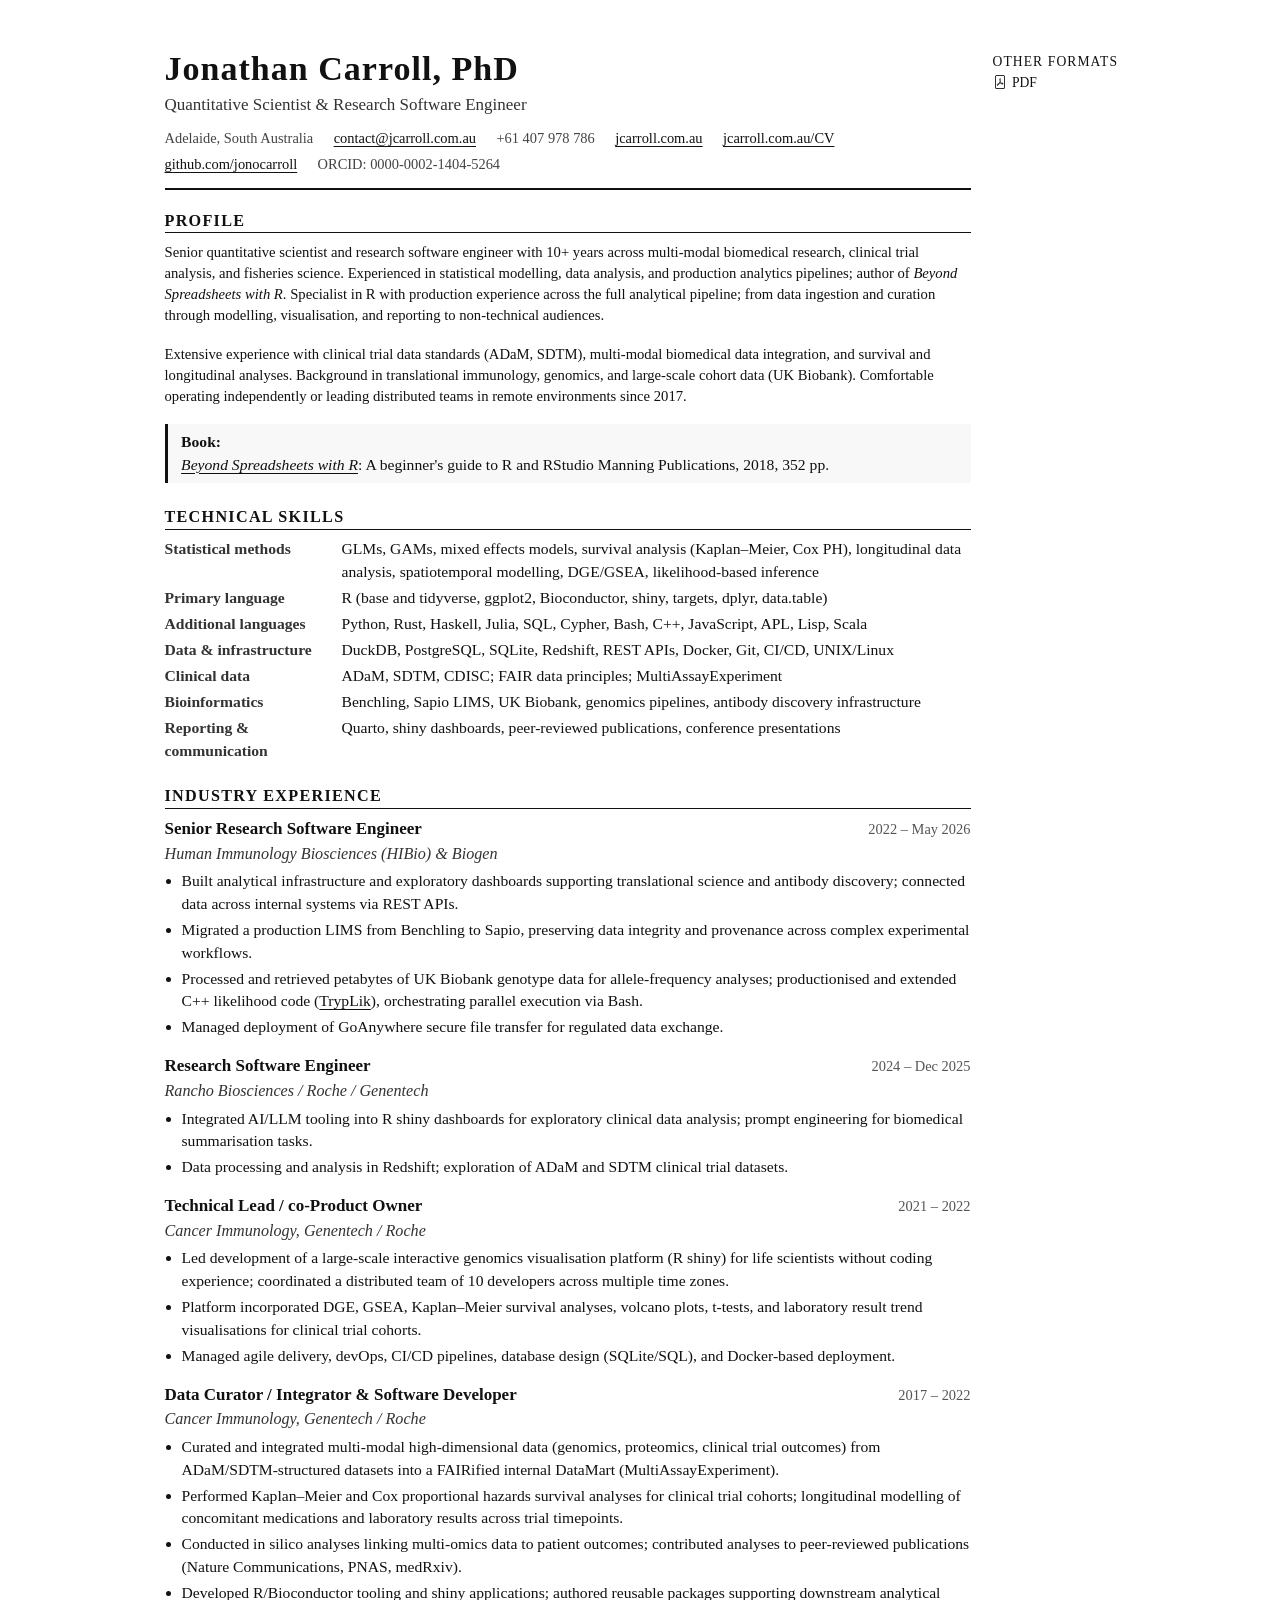
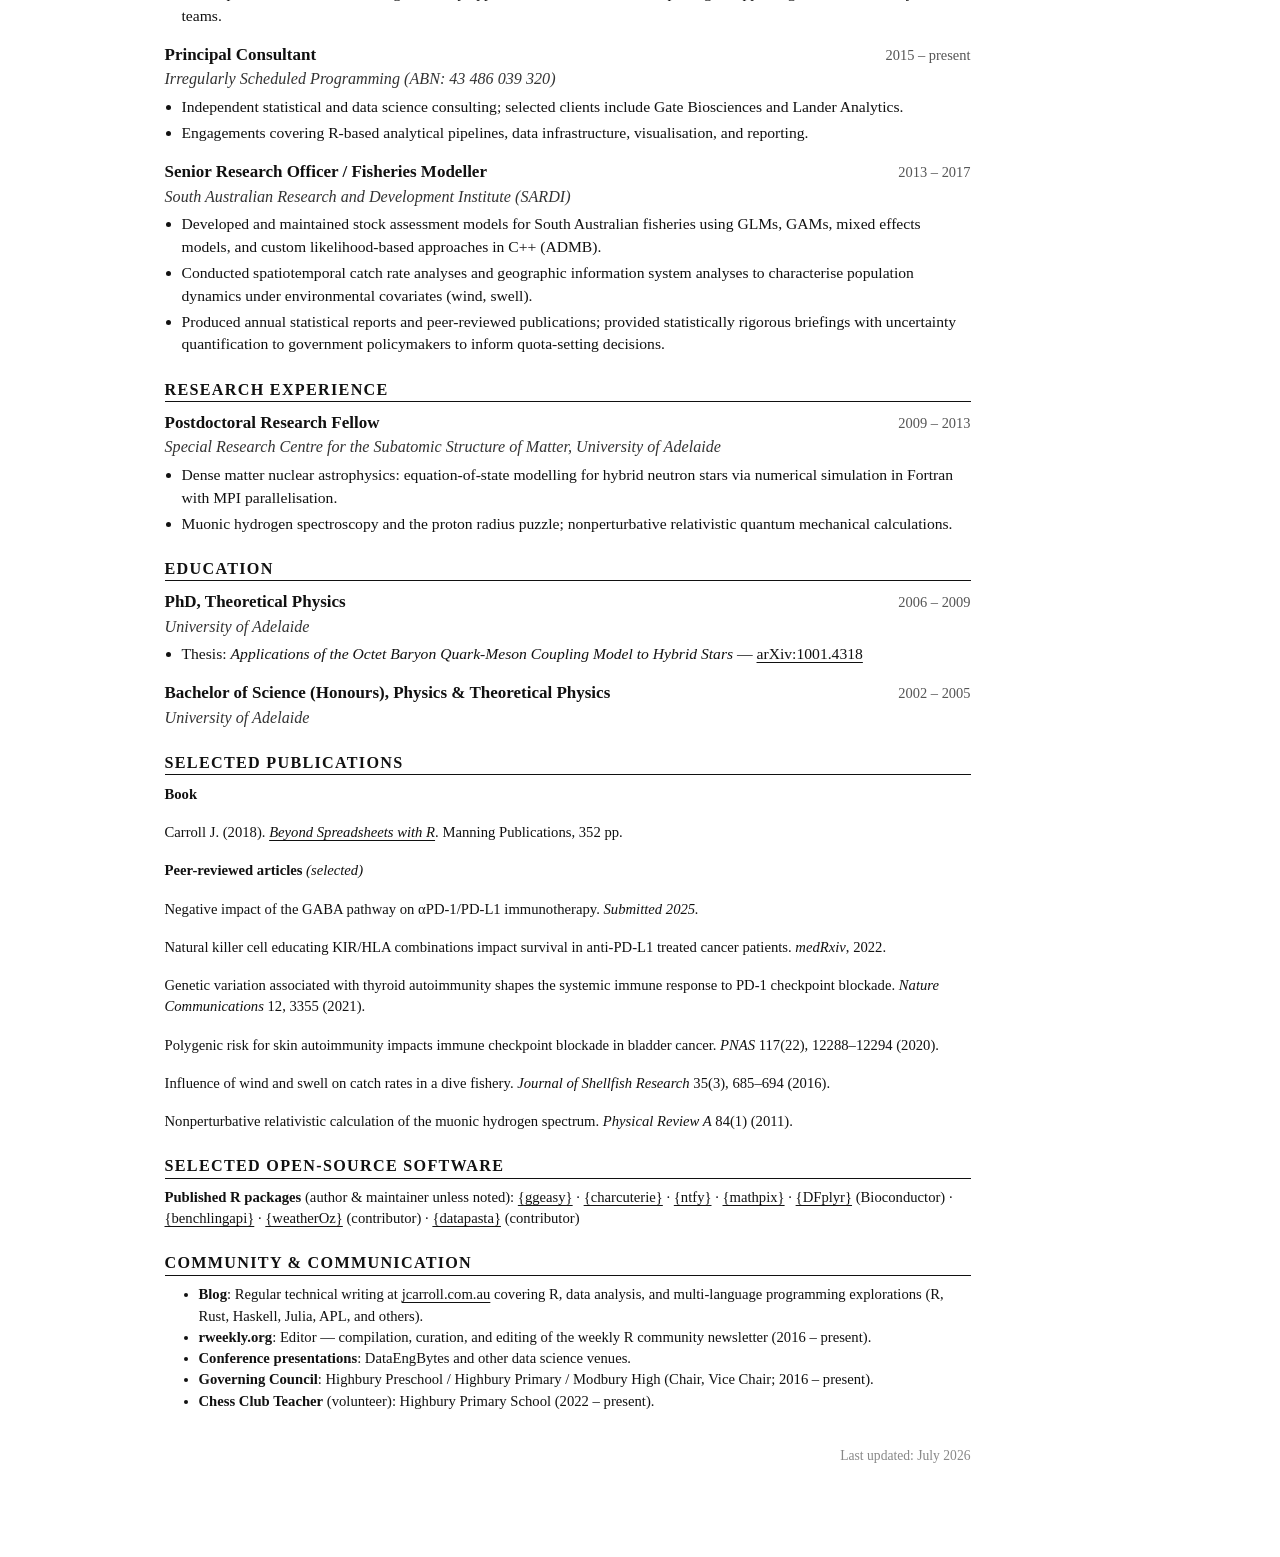
==== docs/index.html @ 0c730aac "use docs folder" ====
<!DOCTYPE html>
<html xmlns="http://www.w3.org/1999/xhtml" lang="en" xml:lang="en"><head>

<meta charset="utf-8">
<meta name="generator" content="quarto-1.7.31">

<meta name="viewport" content="width=device-width, initial-scale=1.0, user-scalable=yes">


<title>cv</title>
<style>
code{white-space: pre-wrap;}
span.smallcaps{font-variant: small-caps;}
div.columns{display: flex; gap: min(4vw, 1.5em);}
div.column{flex: auto; overflow-x: auto;}
div.hanging-indent{margin-left: 1.5em; text-indent: -1.5em;}
ul.task-list{list-style: none;}
ul.task-list li input[type="checkbox"] {
width: 0.8em;
margin: 0 0.8em 0.2em -1em;  vertical-align: middle;
}
</style>


<script>/*!
 * clipboard.js v2.0.11
 * https://clipboardjs.com/
 *
 * Licensed MIT © Zeno Rocha
 */
!function(t,e){"object"==typeof exports&&"object"==typeof module?module.exports=e():"function"==typeof define&&define.amd?define([],e):"object"==typeof exports?exports.ClipboardJS=e():t.ClipboardJS=e()}(this,function(){return n={686:function(t,e,n){"use strict";n.d(e,{default:function(){return b}});var e=n(279),i=n.n(e),e=n(370),u=n.n(e),e=n(817),r=n.n(e);function c(t){try{return document.execCommand(t)}catch(t){return}}var a=function(t){t=r()(t);return c("cut"),t};function o(t,e){var n,o,t=(n=t,o="rtl"===document.documentElement.getAttribute("dir"),(t=document.createElement("textarea")).style.fontSize="12pt",t.style.border="0",t.style.padding="0",t.style.margin="0",t.style.position="absolute",t.style[o?"right":"left"]="-9999px",o=window.pageYOffset||document.documentElement.scrollTop,t.style.top="".concat(o,"px"),t.setAttribute("readonly",""),t.value=n,t);return e.container.appendChild(t),e=r()(t),c("copy"),t.remove(),e}var f=function(t){var e=1<arguments.length&&void 0!==arguments[1]?arguments[1]:{container:document.body},n="";return"string"==typeof t?n=o(t,e):t instanceof HTMLInputElement&&!["text","search","url","tel","password"].includes(null==t?void 0:t.type)?n=o(t.value,e):(n=r()(t),c("copy")),n};function l(t){return(l="function"==typeof Symbol&&"symbol"==typeof Symbol.iterator?function(t){return typeof t}:function(t){return t&&"function"==typeof Symbol&&t.constructor===Symbol&&t!==Symbol.prototype?"symbol":typeof t})(t)}var s=function(){var t=0<arguments.length&&void 0!==arguments[0]?arguments[0]:{},e=t.action,n=void 0===e?"copy":e,o=t.container,e=t.target,t=t.text;if("copy"!==n&&"cut"!==n)throw new Error('Invalid "action" value, use either "copy" or "cut"');if(void 0!==e){if(!e||"object"!==l(e)||1!==e.nodeType)throw new Error('Invalid "target" value, use a valid Element');if("copy"===n&&e.hasAttribute("disabled"))throw new Error('Invalid "target" attribute. Please use "readonly" instead of "disabled" attribute');if("cut"===n&&(e.hasAttribute("readonly")||e.hasAttribute("disabled")))throw new Error('Invalid "target" attribute. You can\'t cut text from elements with "readonly" or "disabled" attributes')}return t?f(t,{container:o}):e?"cut"===n?a(e):f(e,{container:o}):void 0};function p(t){return(p="function"==typeof Symbol&&"symbol"==typeof Symbol.iterator?function(t){return typeof t}:function(t){return t&&"function"==typeof Symbol&&t.constructor===Symbol&&t!==Symbol.prototype?"symbol":typeof t})(t)}function d(t,e){for(var n=0;n<e.length;n++){var o=e[n];o.enumerable=o.enumerable||!1,o.configurable=!0,"value"in o&&(o.writable=!0),Object.defineProperty(t,o.key,o)}}function y(t,e){return(y=Object.setPrototypeOf||function(t,e){return t.__proto__=e,t})(t,e)}function h(n){var o=function(){if("undefined"==typeof Reflect||!Reflect.construct)return!1;if(Reflect.construct.sham)return!1;if("function"==typeof Proxy)return!0;try{return Date.prototype.toString.call(Reflect.construct(Date,[],function(){})),!0}catch(t){return!1}}();return function(){var t,e=v(n);return t=o?(t=v(this).constructor,Reflect.construct(e,arguments,t)):e.apply(this,arguments),e=this,!(t=t)||"object"!==p(t)&&"function"!=typeof t?function(t){if(void 0!==t)return t;throw new ReferenceError("this hasn't been initialised - super() hasn't been called")}(e):t}}function v(t){return(v=Object.setPrototypeOf?Object.getPrototypeOf:function(t){return t.__proto__||Object.getPrototypeOf(t)})(t)}function m(t,e){t="data-clipboard-".concat(t);if(e.hasAttribute(t))return e.getAttribute(t)}var b=function(){!function(t,e){if("function"!=typeof e&&null!==e)throw new TypeError("Super expression must either be null or a function");t.prototype=Object.create(e&&e.prototype,{constructor:{value:t,writable:!0,configurable:!0}}),e&&y(t,e)}(r,i());var t,e,n,o=h(r);function r(t,e){var n;return function(t){if(!(t instanceof r))throw new TypeError("Cannot call a class as a function")}(this),(n=o.call(this)).resolveOptions(e),n.listenClick(t),n}return t=r,n=[{key:"copy",value:function(t){var e=1<arguments.length&&void 0!==arguments[1]?arguments[1]:{container:document.body};return f(t,e)}},{key:"cut",value:function(t){return a(t)}},{key:"isSupported",value:function(){var t=0<arguments.length&&void 0!==arguments[0]?arguments[0]:["copy","cut"],t="string"==typeof t?[t]:t,e=!!document.queryCommandSupported;return t.forEach(function(t){e=e&&!!document.queryCommandSupported(t)}),e}}],(e=[{key:"resolveOptions",value:function(){var t=0<arguments.length&&void 0!==arguments[0]?arguments[0]:{};this.action="function"==typeof t.action?t.action:this.defaultAction,this.target="function"==typeof t.target?t.target:this.defaultTarget,this.text="function"==typeof t.text?t.text:this.defaultText,this.container="object"===p(t.container)?t.container:document.body}},{key:"listenClick",value:function(t){var e=this;this.listener=u()(t,"click",function(t){return e.onClick(t)})}},{key:"onClick",value:function(t){var e=t.delegateTarget||t.currentTarget,n=this.action(e)||"copy",t=s({action:n,container:this.container,target:this.target(e),text:this.text(e)});this.emit(t?"success":"error",{action:n,text:t,trigger:e,clearSelection:function(){e&&e.focus(),window.getSelection().removeAllRanges()}})}},{key:"defaultAction",value:function(t){return m("action",t)}},{key:"defaultTarget",value:function(t){t=m("target",t);if(t)return document.querySelector(t)}},{key:"defaultText",value:function(t){return m("text",t)}},{key:"destroy",value:function(){this.listener.destroy()}}])&&d(t.prototype,e),n&&d(t,n),r}()},828:function(t){var e;"undefined"==typeof Element||Element.prototype.matches||((e=Element.prototype).matches=e.matchesSelector||e.mozMatchesSelector||e.msMatchesSelector||e.oMatchesSelector||e.webkitMatchesSelector),t.exports=function(t,e){for(;t&&9!==t.nodeType;){if("function"==typeof t.matches&&t.matches(e))return t;t=t.parentNode}}},438:function(t,e,n){var u=n(828);function i(t,e,n,o,r){var i=function(e,n,t,o){return function(t){t.delegateTarget=u(t.target,n),t.delegateTarget&&o.call(e,t)}}.apply(this,arguments);return t.addEventListener(n,i,r),{destroy:function(){t.removeEventListener(n,i,r)}}}t.exports=function(t,e,n,o,r){return"function"==typeof t.addEventListener?i.apply(null,arguments):"function"==typeof n?i.bind(null,document).apply(null,arguments):("string"==typeof t&&(t=document.querySelectorAll(t)),Array.prototype.map.call(t,function(t){return i(t,e,n,o,r)}))}},879:function(t,n){n.node=function(t){return void 0!==t&&t instanceof HTMLElement&&1===t.nodeType},n.nodeList=function(t){var e=Object.prototype.toString.call(t);return void 0!==t&&("[object NodeList]"===e||"[object HTMLCollection]"===e)&&"length"in t&&(0===t.length||n.node(t[0]))},n.string=function(t){return"string"==typeof t||t instanceof String},n.fn=function(t){return"[object Function]"===Object.prototype.toString.call(t)}},370:function(t,e,n){var f=n(879),l=n(438);t.exports=function(t,e,n){if(!t&&!e&&!n)throw new Error("Missing required arguments");if(!f.string(e))throw new TypeError("Second argument must be a String");if(!f.fn(n))throw new TypeError("Third argument must be a Function");if(f.node(t))return c=e,a=n,(u=t).addEventListener(c,a),{destroy:function(){u.removeEventListener(c,a)}};if(f.nodeList(t))return o=t,r=e,i=n,Array.prototype.forEach.call(o,function(t){t.addEventListener(r,i)}),{destroy:function(){Array.prototype.forEach.call(o,function(t){t.removeEventListener(r,i)})}};if(f.string(t))return t=t,e=e,n=n,l(document.body,t,e,n);throw new TypeError("First argument must be a String, HTMLElement, HTMLCollection, or NodeList");var o,r,i,u,c,a}},817:function(t){t.exports=function(t){var e,n="SELECT"===t.nodeName?(t.focus(),t.value):"INPUT"===t.nodeName||"TEXTAREA"===t.nodeName?((e=t.hasAttribute("readonly"))||t.setAttribute("readonly",""),t.select(),t.setSelectionRange(0,t.value.length),e||t.removeAttribute("readonly"),t.value):(t.hasAttribute("contenteditable")&&t.focus(),n=window.getSelection(),(e=document.createRange()).selectNodeContents(t),n.removeAllRanges(),n.addRange(e),n.toString());return n}},279:function(t){function e(){}e.prototype={on:function(t,e,n){var o=this.e||(this.e={});return(o[t]||(o[t]=[])).push({fn:e,ctx:n}),this},once:function(t,e,n){var o=this;function r(){o.off(t,r),e.apply(n,arguments)}return r._=e,this.on(t,r,n)},emit:function(t){for(var e=[].slice.call(arguments,1),n=((this.e||(this.e={}))[t]||[]).slice(),o=0,r=n.length;o<r;o++)n[o].fn.apply(n[o].ctx,e);return this},off:function(t,e){var n=this.e||(this.e={}),o=n[t],r=[];if(o&&e)for(var i=0,u=o.length;i<u;i++)o[i].fn!==e&&o[i].fn._!==e&&r.push(o[i]);return r.length?n[t]=r:delete n[t],this}},t.exports=e,t.exports.TinyEmitter=e}},r={},o.n=function(t){var e=t&&t.__esModule?function(){return t.default}:function(){return t};return o.d(e,{a:e}),e},o.d=function(t,e){for(var n in e)o.o(e,n)&&!o.o(t,n)&&Object.defineProperty(t,n,{enumerable:!0,get:e[n]})},o.o=function(t,e){return Object.prototype.hasOwnProperty.call(t,e)},o(686).default;function o(t){if(r[t])return r[t].exports;var e=r[t]={exports:{}};return n[t](e,e.exports,o),e.exports}var n,r});</script>
<script src="[data-uri]" type="module"></script>
<script src="[data-uri]" type="module"></script>
<script>/**
 * @popperjs/core v2.11.7 - MIT License
 */

!function(e,t){"object"==typeof exports&&"undefined"!=typeof module?t(exports):"function"==typeof define&&define.amd?define(["exports"],t):t((e="undefined"!=typeof globalThis?globalThis:e||self).Popper={})}(this,(function(e){"use strict";function t(e){if(null==e)return window;if("[object Window]"!==e.toString()){var t=e.ownerDocument;return t&&t.defaultView||window}return e}function n(e){return e instanceof t(e).Element||e instanceof Element}function r(e){return e instanceof t(e).HTMLElement||e instanceof HTMLElement}function o(e){return"undefined"!=typeof ShadowRoot&&(e instanceof t(e).ShadowRoot||e instanceof ShadowRoot)}var i=Math.max,a=Math.min,s=Math.round;function f(){var e=navigator.userAgentData;return null!=e&&e.brands&&Array.isArray(e.brands)?e.brands.map((function(e){return e.brand+"/"+e.version})).join(" "):navigator.userAgent}function c(){return!/^((?!chrome|android).)*safari/i.test(f())}function p(e,o,i){void 0===o&&(o=!1),void 0===i&&(i=!1);var a=e.getBoundingClientRect(),f=1,p=1;o&&r(e)&&(f=e.offsetWidth>0&&s(a.width)/e.offsetWidth||1,p=e.offsetHeight>0&&s(a.height)/e.offsetHeight||1);var u=(n(e)?t(e):window).visualViewport,l=!c()&&i,d=(a.left+(l&&u?u.offsetLeft:0))/f,h=(a.top+(l&&u?u.offsetTop:0))/p,m=a.width/f,v=a.height/p;return{width:m,height:v,top:h,right:d+m,bottom:h+v,left:d,x:d,y:h}}function u(e){var n=t(e);return{scrollLeft:n.pageXOffset,scrollTop:n.pageYOffset}}function l(e){return e?(e.nodeName||"").toLowerCase():null}function d(e){return((n(e)?e.ownerDocument:e.document)||window.document).documentElement}function h(e){return p(d(e)).left+u(e).scrollLeft}function m(e){return t(e).getComputedStyle(e)}function v(e){var t=m(e),n=t.overflow,r=t.overflowX,o=t.overflowY;return/auto|scroll|overlay|hidden/.test(n+o+r)}function y(e,n,o){void 0===o&&(o=!1);var i,a,f=r(n),c=r(n)&&function(e){var t=e.getBoundingClientRect(),n=s(t.width)/e.offsetWidth||1,r=s(t.height)/e.offsetHeight||1;return 1!==n||1!==r}(n),m=d(n),y=p(e,c,o),g={scrollLeft:0,scrollTop:0},b={x:0,y:0};return(f||!f&&!o)&&(("body"!==l(n)||v(m))&&(g=(i=n)!==t(i)&&r(i)?{scrollLeft:(a=i).scrollLeft,scrollTop:a.scrollTop}:u(i)),r(n)?((b=p(n,!0)).x+=n.clientLeft,b.y+=n.clientTop):m&&(b.x=h(m))),{x:y.left+g.scrollLeft-b.x,y:y.top+g.scrollTop-b.y,width:y.width,height:y.height}}function g(e){var t=p(e),n=e.offsetWidth,r=e.offsetHeight;return Math.abs(t.width-n)<=1&&(n=t.width),Math.abs(t.height-r)<=1&&(r=t.height),{x:e.offsetLeft,y:e.offsetTop,width:n,height:r}}function b(e){return"html"===l(e)?e:e.assignedSlot||e.parentNode||(o(e)?e.host:null)||d(e)}function x(e){return["html","body","#document"].indexOf(l(e))>=0?e.ownerDocument.body:r(e)&&v(e)?e:x(b(e))}function w(e,n){var r;void 0===n&&(n=[]);var o=x(e),i=o===(null==(r=e.ownerDocument)?void 0:r.body),a=t(o),s=i?[a].concat(a.visualViewport||[],v(o)?o:[]):o,f=n.concat(s);return i?f:f.concat(w(b(s)))}function O(e){return["table","td","th"].indexOf(l(e))>=0}function j(e){return r(e)&&"fixed"!==m(e).position?e.offsetParent:null}function E(e){for(var n=t(e),i=j(e);i&&O(i)&&"static"===m(i).position;)i=j(i);return i&&("html"===l(i)||"body"===l(i)&&"static"===m(i).position)?n:i||function(e){var t=/firefox/i.test(f());if(/Trident/i.test(f())&&r(e)&&"fixed"===m(e).position)return null;var n=b(e);for(o(n)&&(n=n.host);r(n)&&["html","body"].indexOf(l(n))<0;){var i=m(n);if("none"!==i.transform||"none"!==i.perspective||"paint"===i.contain||-1!==["transform","perspective"].indexOf(i.willChange)||t&&"filter"===i.willChange||t&&i.filter&&"none"!==i.filter)return n;n=n.parentNode}return null}(e)||n}var D="top",A="bottom",L="right",P="left",M="auto",k=[D,A,L,P],W="start",B="end",H="viewport",T="popper",R=k.reduce((function(e,t){return e.concat([t+"-"+W,t+"-"+B])}),[]),S=[].concat(k,[M]).reduce((function(e,t){return e.concat([t,t+"-"+W,t+"-"+B])}),[]),V=["beforeRead","read","afterRead","beforeMain","main","afterMain","beforeWrite","write","afterWrite"];function q(e){var t=new Map,n=new Set,r=[];function o(e){n.add(e.name),[].concat(e.requires||[],e.requiresIfExists||[]).forEach((function(e){if(!n.has(e)){var r=t.get(e);r&&o(r)}})),r.push(e)}return e.forEach((function(e){t.set(e.name,e)})),e.forEach((function(e){n.has(e.name)||o(e)})),r}function C(e){return e.split("-")[0]}function N(e,t){var n=t.getRootNode&&t.getRootNode();if(e.contains(t))return!0;if(n&&o(n)){var r=t;do{if(r&&e.isSameNode(r))return!0;r=r.parentNode||r.host}while(r)}return!1}function I(e){return Object.assign({},e,{left:e.x,top:e.y,right:e.x+e.width,bottom:e.y+e.height})}function _(e,r,o){return r===H?I(function(e,n){var r=t(e),o=d(e),i=r.visualViewport,a=o.clientWidth,s=o.clientHeight,f=0,p=0;if(i){a=i.width,s=i.height;var u=c();(u||!u&&"fixed"===n)&&(f=i.offsetLeft,p=i.offsetTop)}return{width:a,height:s,x:f+h(e),y:p}}(e,o)):n(r)?function(e,t){var n=p(e,!1,"fixed"===t);return n.top=n.top+e.clientTop,n.left=n.left+e.clientLeft,n.bottom=n.top+e.clientHeight,n.right=n.left+e.clientWidth,n.width=e.clientWidth,n.height=e.clientHeight,n.x=n.left,n.y=n.top,n}(r,o):I(function(e){var t,n=d(e),r=u(e),o=null==(t=e.ownerDocument)?void 0:t.body,a=i(n.scrollWidth,n.clientWidth,o?o.scrollWidth:0,o?o.clientWidth:0),s=i(n.scrollHeight,n.clientHeight,o?o.scrollHeight:0,o?o.clientHeight:0),f=-r.scrollLeft+h(e),c=-r.scrollTop;return"rtl"===m(o||n).direction&&(f+=i(n.clientWidth,o?o.clientWidth:0)-a),{width:a,height:s,x:f,y:c}}(d(e)))}function F(e,t,o,s){var f="clippingParents"===t?function(e){var t=w(b(e)),o=["absolute","fixed"].indexOf(m(e).position)>=0&&r(e)?E(e):e;return n(o)?t.filter((function(e){return n(e)&&N(e,o)&&"body"!==l(e)})):[]}(e):[].concat(t),c=[].concat(f,[o]),p=c[0],u=c.reduce((function(t,n){var r=_(e,n,s);return t.top=i(r.top,t.top),t.right=a(r.right,t.right),t.bottom=a(r.bottom,t.bottom),t.left=i(r.left,t.left),t}),_(e,p,s));return u.width=u.right-u.left,u.height=u.bottom-u.top,u.x=u.left,u.y=u.top,u}function U(e){return e.split("-")[1]}function z(e){return["top","bottom"].indexOf(e)>=0?"x":"y"}function X(e){var t,n=e.reference,r=e.element,o=e.placement,i=o?C(o):null,a=o?U(o):null,s=n.x+n.width/2-r.width/2,f=n.y+n.height/2-r.height/2;switch(i){case D:t={x:s,y:n.y-r.height};break;case A:t={x:s,y:n.y+n.height};break;case L:t={x:n.x+n.width,y:f};break;case P:t={x:n.x-r.width,y:f};break;default:t={x:n.x,y:n.y}}var c=i?z(i):null;if(null!=c){var p="y"===c?"height":"width";switch(a){case W:t[c]=t[c]-(n[p]/2-r[p]/2);break;case B:t[c]=t[c]+(n[p]/2-r[p]/2)}}return t}function Y(e){return Object.assign({},{top:0,right:0,bottom:0,left:0},e)}function G(e,t){return t.reduce((function(t,n){return t[n]=e,t}),{})}function J(e,t){void 0===t&&(t={});var r=t,o=r.placement,i=void 0===o?e.placement:o,a=r.strategy,s=void 0===a?e.strategy:a,f=r.boundary,c=void 0===f?"clippingParents":f,u=r.rootBoundary,l=void 0===u?H:u,h=r.elementContext,m=void 0===h?T:h,v=r.altBoundary,y=void 0!==v&&v,g=r.padding,b=void 0===g?0:g,x=Y("number"!=typeof b?b:G(b,k)),w=m===T?"reference":T,O=e.rects.popper,j=e.elements[y?w:m],E=F(n(j)?j:j.contextElement||d(e.elements.popper),c,l,s),P=p(e.elements.reference),M=X({reference:P,element:O,strategy:"absolute",placement:i}),W=I(Object.assign({},O,M)),B=m===T?W:P,R={top:E.top-B.top+x.top,bottom:B.bottom-E.bottom+x.bottom,left:E.left-B.left+x.left,right:B.right-E.right+x.right},S=e.modifiersData.offset;if(m===T&&S){var V=S[i];Object.keys(R).forEach((function(e){var t=[L,A].indexOf(e)>=0?1:-1,n=[D,A].indexOf(e)>=0?"y":"x";R[e]+=V[n]*t}))}return R}var K={placement:"bottom",modifiers:[],strategy:"absolute"};function Q(){for(var e=arguments.length,t=new Array(e),n=0;n<e;n++)t[n]=arguments[n];return!t.some((function(e){return!(e&&"function"==typeof e.getBoundingClientRect)}))}function Z(e){void 0===e&&(e={});var t=e,r=t.defaultModifiers,o=void 0===r?[]:r,i=t.defaultOptions,a=void 0===i?K:i;return function(e,t,r){void 0===r&&(r=a);var i,s,f={placement:"bottom",orderedModifiers:[],options:Object.assign({},K,a),modifiersData:{},elements:{reference:e,popper:t},attributes:{},styles:{}},c=[],p=!1,u={state:f,setOptions:function(r){var i="function"==typeof r?r(f.options):r;l(),f.options=Object.assign({},a,f.options,i),f.scrollParents={reference:n(e)?w(e):e.contextElement?w(e.contextElement):[],popper:w(t)};var s,p,d=function(e){var t=q(e);return V.reduce((function(e,n){return e.concat(t.filter((function(e){return e.phase===n})))}),[])}((s=[].concat(o,f.options.modifiers),p=s.reduce((function(e,t){var n=e[t.name];return e[t.name]=n?Object.assign({},n,t,{options:Object.assign({},n.options,t.options),data:Object.assign({},n.data,t.data)}):t,e}),{}),Object.keys(p).map((function(e){return p[e]}))));return f.orderedModifiers=d.filter((function(e){return e.enabled})),f.orderedModifiers.forEach((function(e){var t=e.name,n=e.options,r=void 0===n?{}:n,o=e.effect;if("function"==typeof o){var i=o({state:f,name:t,instance:u,options:r}),a=function(){};c.push(i||a)}})),u.update()},forceUpdate:function(){if(!p){var e=f.elements,t=e.reference,n=e.popper;if(Q(t,n)){f.rects={reference:y(t,E(n),"fixed"===f.options.strategy),popper:g(n)},f.reset=!1,f.placement=f.options.placement,f.orderedModifiers.forEach((function(e){return f.modifiersData[e.name]=Object.assign({},e.data)}));for(var r=0;r<f.orderedModifiers.length;r++)if(!0!==f.reset){var o=f.orderedModifiers[r],i=o.fn,a=o.options,s=void 0===a?{}:a,c=o.name;"function"==typeof i&&(f=i({state:f,options:s,name:c,instance:u})||f)}else f.reset=!1,r=-1}}},update:(i=function(){return new Promise((function(e){u.forceUpdate(),e(f)}))},function(){return s||(s=new Promise((function(e){Promise.resolve().then((function(){s=void 0,e(i())}))}))),s}),destroy:function(){l(),p=!0}};if(!Q(e,t))return u;function l(){c.forEach((function(e){return e()})),c=[]}return u.setOptions(r).then((function(e){!p&&r.onFirstUpdate&&r.onFirstUpdate(e)})),u}}var $={passive:!0};var ee={name:"eventListeners",enabled:!0,phase:"write",fn:function(){},effect:function(e){var n=e.state,r=e.instance,o=e.options,i=o.scroll,a=void 0===i||i,s=o.resize,f=void 0===s||s,c=t(n.elements.popper),p=[].concat(n.scrollParents.reference,n.scrollParents.popper);return a&&p.forEach((function(e){e.addEventListener("scroll",r.update,$)})),f&&c.addEventListener("resize",r.update,$),function(){a&&p.forEach((function(e){e.removeEventListener("scroll",r.update,$)})),f&&c.removeEventListener("resize",r.update,$)}},data:{}};var te={name:"popperOffsets",enabled:!0,phase:"read",fn:function(e){var t=e.state,n=e.name;t.modifiersData[n]=X({reference:t.rects.reference,element:t.rects.popper,strategy:"absolute",placement:t.placement})},data:{}},ne={top:"auto",right:"auto",bottom:"auto",left:"auto"};function re(e){var n,r=e.popper,o=e.popperRect,i=e.placement,a=e.variation,f=e.offsets,c=e.position,p=e.gpuAcceleration,u=e.adaptive,l=e.roundOffsets,h=e.isFixed,v=f.x,y=void 0===v?0:v,g=f.y,b=void 0===g?0:g,x="function"==typeof l?l({x:y,y:b}):{x:y,y:b};y=x.x,b=x.y;var w=f.hasOwnProperty("x"),O=f.hasOwnProperty("y"),j=P,M=D,k=window;if(u){var W=E(r),H="clientHeight",T="clientWidth";if(W===t(r)&&"static"!==m(W=d(r)).position&&"absolute"===c&&(H="scrollHeight",T="scrollWidth"),W=W,i===D||(i===P||i===L)&&a===B)M=A,b-=(h&&W===k&&k.visualViewport?k.visualViewport.height:W[H])-o.height,b*=p?1:-1;if(i===P||(i===D||i===A)&&a===B)j=L,y-=(h&&W===k&&k.visualViewport?k.visualViewport.width:W[T])-o.width,y*=p?1:-1}var R,S=Object.assign({position:c},u&&ne),V=!0===l?function(e,t){var n=e.x,r=e.y,o=t.devicePixelRatio||1;return{x:s(n*o)/o||0,y:s(r*o)/o||0}}({x:y,y:b},t(r)):{x:y,y:b};return y=V.x,b=V.y,p?Object.assign({},S,((R={})[M]=O?"0":"",R[j]=w?"0":"",R.transform=(k.devicePixelRatio||1)<=1?"translate("+y+"px, "+b+"px)":"translate3d("+y+"px, "+b+"px, 0)",R)):Object.assign({},S,((n={})[M]=O?b+"px":"",n[j]=w?y+"px":"",n.transform="",n))}var oe={name:"computeStyles",enabled:!0,phase:"beforeWrite",fn:function(e){var t=e.state,n=e.options,r=n.gpuAcceleration,o=void 0===r||r,i=n.adaptive,a=void 0===i||i,s=n.roundOffsets,f=void 0===s||s,c={placement:C(t.placement),variation:U(t.placement),popper:t.elements.popper,popperRect:t.rects.popper,gpuAcceleration:o,isFixed:"fixed"===t.options.strategy};null!=t.modifiersData.popperOffsets&&(t.styles.popper=Object.assign({},t.styles.popper,re(Object.assign({},c,{offsets:t.modifiersData.popperOffsets,position:t.options.strategy,adaptive:a,roundOffsets:f})))),null!=t.modifiersData.arrow&&(t.styles.arrow=Object.assign({},t.styles.arrow,re(Object.assign({},c,{offsets:t.modifiersData.arrow,position:"absolute",adaptive:!1,roundOffsets:f})))),t.attributes.popper=Object.assign({},t.attributes.popper,{"data-popper-placement":t.placement})},data:{}};var ie={name:"applyStyles",enabled:!0,phase:"write",fn:function(e){var t=e.state;Object.keys(t.elements).forEach((function(e){var n=t.styles[e]||{},o=t.attributes[e]||{},i=t.elements[e];r(i)&&l(i)&&(Object.assign(i.style,n),Object.keys(o).forEach((function(e){var t=o[e];!1===t?i.removeAttribute(e):i.setAttribute(e,!0===t?"":t)})))}))},effect:function(e){var t=e.state,n={popper:{position:t.options.strategy,left:"0",top:"0",margin:"0"},arrow:{position:"absolute"},reference:{}};return Object.assign(t.elements.popper.style,n.popper),t.styles=n,t.elements.arrow&&Object.assign(t.elements.arrow.style,n.arrow),function(){Object.keys(t.elements).forEach((function(e){var o=t.elements[e],i=t.attributes[e]||{},a=Object.keys(t.styles.hasOwnProperty(e)?t.styles[e]:n[e]).reduce((function(e,t){return e[t]="",e}),{});r(o)&&l(o)&&(Object.assign(o.style,a),Object.keys(i).forEach((function(e){o.removeAttribute(e)})))}))}},requires:["computeStyles"]};var ae={name:"offset",enabled:!0,phase:"main",requires:["popperOffsets"],fn:function(e){var t=e.state,n=e.options,r=e.name,o=n.offset,i=void 0===o?[0,0]:o,a=S.reduce((function(e,n){return e[n]=function(e,t,n){var r=C(e),o=[P,D].indexOf(r)>=0?-1:1,i="function"==typeof n?n(Object.assign({},t,{placement:e})):n,a=i[0],s=i[1];return a=a||0,s=(s||0)*o,[P,L].indexOf(r)>=0?{x:s,y:a}:{x:a,y:s}}(n,t.rects,i),e}),{}),s=a[t.placement],f=s.x,c=s.y;null!=t.modifiersData.popperOffsets&&(t.modifiersData.popperOffsets.x+=f,t.modifiersData.popperOffsets.y+=c),t.modifiersData[r]=a}},se={left:"right",right:"left",bottom:"top",top:"bottom"};function fe(e){return e.replace(/left|right|bottom|top/g,(function(e){return se[e]}))}var ce={start:"end",end:"start"};function pe(e){return e.replace(/start|end/g,(function(e){return ce[e]}))}function ue(e,t){void 0===t&&(t={});var n=t,r=n.placement,o=n.boundary,i=n.rootBoundary,a=n.padding,s=n.flipVariations,f=n.allowedAutoPlacements,c=void 0===f?S:f,p=U(r),u=p?s?R:R.filter((function(e){return U(e)===p})):k,l=u.filter((function(e){return c.indexOf(e)>=0}));0===l.length&&(l=u);var d=l.reduce((function(t,n){return t[n]=J(e,{placement:n,boundary:o,rootBoundary:i,padding:a})[C(n)],t}),{});return Object.keys(d).sort((function(e,t){return d[e]-d[t]}))}var le={name:"flip",enabled:!0,phase:"main",fn:function(e){var t=e.state,n=e.options,r=e.name;if(!t.modifiersData[r]._skip){for(var o=n.mainAxis,i=void 0===o||o,a=n.altAxis,s=void 0===a||a,f=n.fallbackPlacements,c=n.padding,p=n.boundary,u=n.rootBoundary,l=n.altBoundary,d=n.flipVariations,h=void 0===d||d,m=n.allowedAutoPlacements,v=t.options.placement,y=C(v),g=f||(y===v||!h?[fe(v)]:function(e){if(C(e)===M)return[];var t=fe(e);return[pe(e),t,pe(t)]}(v)),b=[v].concat(g).reduce((function(e,n){return e.concat(C(n)===M?ue(t,{placement:n,boundary:p,rootBoundary:u,padding:c,flipVariations:h,allowedAutoPlacements:m}):n)}),[]),x=t.rects.reference,w=t.rects.popper,O=new Map,j=!0,E=b[0],k=0;k<b.length;k++){var B=b[k],H=C(B),T=U(B)===W,R=[D,A].indexOf(H)>=0,S=R?"width":"height",V=J(t,{placement:B,boundary:p,rootBoundary:u,altBoundary:l,padding:c}),q=R?T?L:P:T?A:D;x[S]>w[S]&&(q=fe(q));var N=fe(q),I=[];if(i&&I.push(V[H]<=0),s&&I.push(V[q]<=0,V[N]<=0),I.every((function(e){return e}))){E=B,j=!1;break}O.set(B,I)}if(j)for(var _=function(e){var t=b.find((function(t){var n=O.get(t);if(n)return n.slice(0,e).every((function(e){return e}))}));if(t)return E=t,"break"},F=h?3:1;F>0;F--){if("break"===_(F))break}t.placement!==E&&(t.modifiersData[r]._skip=!0,t.placement=E,t.reset=!0)}},requiresIfExists:["offset"],data:{_skip:!1}};function de(e,t,n){return i(e,a(t,n))}var he={name:"preventOverflow",enabled:!0,phase:"main",fn:function(e){var t=e.state,n=e.options,r=e.name,o=n.mainAxis,s=void 0===o||o,f=n.altAxis,c=void 0!==f&&f,p=n.boundary,u=n.rootBoundary,l=n.altBoundary,d=n.padding,h=n.tether,m=void 0===h||h,v=n.tetherOffset,y=void 0===v?0:v,b=J(t,{boundary:p,rootBoundary:u,padding:d,altBoundary:l}),x=C(t.placement),w=U(t.placement),O=!w,j=z(x),M="x"===j?"y":"x",k=t.modifiersData.popperOffsets,B=t.rects.reference,H=t.rects.popper,T="function"==typeof y?y(Object.assign({},t.rects,{placement:t.placement})):y,R="number"==typeof T?{mainAxis:T,altAxis:T}:Object.assign({mainAxis:0,altAxis:0},T),S=t.modifiersData.offset?t.modifiersData.offset[t.placement]:null,V={x:0,y:0};if(k){if(s){var q,N="y"===j?D:P,I="y"===j?A:L,_="y"===j?"height":"width",F=k[j],X=F+b[N],Y=F-b[I],G=m?-H[_]/2:0,K=w===W?B[_]:H[_],Q=w===W?-H[_]:-B[_],Z=t.elements.arrow,$=m&&Z?g(Z):{width:0,height:0},ee=t.modifiersData["arrow#persistent"]?t.modifiersData["arrow#persistent"].padding:{top:0,right:0,bottom:0,left:0},te=ee[N],ne=ee[I],re=de(0,B[_],$[_]),oe=O?B[_]/2-G-re-te-R.mainAxis:K-re-te-R.mainAxis,ie=O?-B[_]/2+G+re+ne+R.mainAxis:Q+re+ne+R.mainAxis,ae=t.elements.arrow&&E(t.elements.arrow),se=ae?"y"===j?ae.clientTop||0:ae.clientLeft||0:0,fe=null!=(q=null==S?void 0:S[j])?q:0,ce=F+ie-fe,pe=de(m?a(X,F+oe-fe-se):X,F,m?i(Y,ce):Y);k[j]=pe,V[j]=pe-F}if(c){var ue,le="x"===j?D:P,he="x"===j?A:L,me=k[M],ve="y"===M?"height":"width",ye=me+b[le],ge=me-b[he],be=-1!==[D,P].indexOf(x),xe=null!=(ue=null==S?void 0:S[M])?ue:0,we=be?ye:me-B[ve]-H[ve]-xe+R.altAxis,Oe=be?me+B[ve]+H[ve]-xe-R.altAxis:ge,je=m&&be?function(e,t,n){var r=de(e,t,n);return r>n?n:r}(we,me,Oe):de(m?we:ye,me,m?Oe:ge);k[M]=je,V[M]=je-me}t.modifiersData[r]=V}},requiresIfExists:["offset"]};var me={name:"arrow",enabled:!0,phase:"main",fn:function(e){var t,n=e.state,r=e.name,o=e.options,i=n.elements.arrow,a=n.modifiersData.popperOffsets,s=C(n.placement),f=z(s),c=[P,L].indexOf(s)>=0?"height":"width";if(i&&a){var p=function(e,t){return Y("number"!=typeof(e="function"==typeof e?e(Object.assign({},t.rects,{placement:t.placement})):e)?e:G(e,k))}(o.padding,n),u=g(i),l="y"===f?D:P,d="y"===f?A:L,h=n.rects.reference[c]+n.rects.reference[f]-a[f]-n.rects.popper[c],m=a[f]-n.rects.reference[f],v=E(i),y=v?"y"===f?v.clientHeight||0:v.clientWidth||0:0,b=h/2-m/2,x=p[l],w=y-u[c]-p[d],O=y/2-u[c]/2+b,j=de(x,O,w),M=f;n.modifiersData[r]=((t={})[M]=j,t.centerOffset=j-O,t)}},effect:function(e){var t=e.state,n=e.options.element,r=void 0===n?"[data-popper-arrow]":n;null!=r&&("string"!=typeof r||(r=t.elements.popper.querySelector(r)))&&N(t.elements.popper,r)&&(t.elements.arrow=r)},requires:["popperOffsets"],requiresIfExists:["preventOverflow"]};function ve(e,t,n){return void 0===n&&(n={x:0,y:0}),{top:e.top-t.height-n.y,right:e.right-t.width+n.x,bottom:e.bottom-t.height+n.y,left:e.left-t.width-n.x}}function ye(e){return[D,L,A,P].some((function(t){return e[t]>=0}))}var ge={name:"hide",enabled:!0,phase:"main",requiresIfExists:["preventOverflow"],fn:function(e){var t=e.state,n=e.name,r=t.rects.reference,o=t.rects.popper,i=t.modifiersData.preventOverflow,a=J(t,{elementContext:"reference"}),s=J(t,{altBoundary:!0}),f=ve(a,r),c=ve(s,o,i),p=ye(f),u=ye(c);t.modifiersData[n]={referenceClippingOffsets:f,popperEscapeOffsets:c,isReferenceHidden:p,hasPopperEscaped:u},t.attributes.popper=Object.assign({},t.attributes.popper,{"data-popper-reference-hidden":p,"data-popper-escaped":u})}},be=Z({defaultModifiers:[ee,te,oe,ie]}),xe=[ee,te,oe,ie,ae,le,he,me,ge],we=Z({defaultModifiers:xe});e.applyStyles=ie,e.arrow=me,e.computeStyles=oe,e.createPopper=we,e.createPopperLite=be,e.defaultModifiers=xe,e.detectOverflow=J,e.eventListeners=ee,e.flip=le,e.hide=ge,e.offset=ae,e.popperGenerator=Z,e.popperOffsets=te,e.preventOverflow=he,Object.defineProperty(e,"__esModule",{value:!0})}));

</script>
<script>!function(e,t){"object"==typeof exports&&"undefined"!=typeof module?module.exports=t(require("@popperjs/core")):"function"==typeof define&&define.amd?define(["@popperjs/core"],t):(e=e||self).tippy=t(e.Popper)}(this,(function(e){"use strict";var t={passive:!0,capture:!0},n=function(){return document.body};function r(e,t,n){if(Array.isArray(e)){var r=e[t];return null==r?Array.isArray(n)?n[t]:n:r}return e}function o(e,t){var n={}.toString.call(e);return 0===n.indexOf("[object")&&n.indexOf(t+"]")>-1}function i(e,t){return"function"==typeof e?e.apply(void 0,t):e}function a(e,t){return 0===t?e:function(r){clearTimeout(n),n=setTimeout((function(){e(r)}),t)};var n}function s(e,t){var n=Object.assign({},e);return t.forEach((function(e){delete n[e]})),n}function u(e){return[].concat(e)}function c(e,t){-1===e.indexOf(t)&&e.push(t)}function p(e){return e.split("-")[0]}function f(e){return[].slice.call(e)}function l(e){return Object.keys(e).reduce((function(t,n){return void 0!==e[n]&&(t[n]=e[n]),t}),{})}function d(){return document.createElement("div")}function v(e){return["Element","Fragment"].some((function(t){return o(e,t)}))}function m(e){return o(e,"MouseEvent")}function g(e){return!(!e||!e._tippy||e._tippy.reference!==e)}function h(e){return v(e)?[e]:function(e){return o(e,"NodeList")}(e)?f(e):Array.isArray(e)?e:f(document.querySelectorAll(e))}function b(e,t){e.forEach((function(e){e&&(e.style.transitionDuration=t+"ms")}))}function y(e,t){e.forEach((function(e){e&&e.setAttribute("data-state",t)}))}function w(e){var t,n=u(e)[0];return null!=n&&null!=(t=n.ownerDocument)&&t.body?n.ownerDocument:document}function E(e,t,n){var r=t+"EventListener";["transitionend","webkitTransitionEnd"].forEach((function(t){e[r](t,n)}))}function O(e,t){for(var n=t;n;){var r;if(e.contains(n))return!0;n=null==n.getRootNode||null==(r=n.getRootNode())?void 0:r.host}return!1}var x={isTouch:!1},C=0;function T(){x.isTouch||(x.isTouch=!0,window.performance&&document.addEventListener("mousemove",A))}function A(){var e=performance.now();e-C<20&&(x.isTouch=!1,document.removeEventListener("mousemove",A)),C=e}function L(){var e=document.activeElement;if(g(e)){var t=e._tippy;e.blur&&!t.state.isVisible&&e.blur()}}var D=!!("undefined"!=typeof window&&"undefined"!=typeof document)&&!!window.msCrypto,R=Object.assign({appendTo:n,aria:{content:"auto",expanded:"auto"},delay:0,duration:[300,250],getReferenceClientRect:null,hideOnClick:!0,ignoreAttributes:!1,interactive:!1,interactiveBorder:2,interactiveDebounce:0,moveTransition:"",offset:[0,10],onAfterUpdate:function(){},onBeforeUpdate:function(){},onCreate:function(){},onDestroy:function(){},onHidden:function(){},onHide:function(){},onMount:function(){},onShow:function(){},onShown:function(){},onTrigger:function(){},onUntrigger:function(){},onClickOutside:function(){},placement:"top",plugins:[],popperOptions:{},render:null,showOnCreate:!1,touch:!0,trigger:"mouseenter focus",triggerTarget:null},{animateFill:!1,followCursor:!1,inlinePositioning:!1,sticky:!1},{allowHTML:!1,animation:"fade",arrow:!0,content:"",inertia:!1,maxWidth:350,role:"tooltip",theme:"",zIndex:9999}),k=Object.keys(R);function P(e){var t=(e.plugins||[]).reduce((function(t,n){var r,o=n.name,i=n.defaultValue;o&&(t[o]=void 0!==e[o]?e[o]:null!=(r=R[o])?r:i);return t}),{});return Object.assign({},e,t)}function j(e,t){var n=Object.assign({},t,{content:i(t.content,[e])},t.ignoreAttributes?{}:function(e,t){return(t?Object.keys(P(Object.assign({},R,{plugins:t}))):k).reduce((function(t,n){var r=(e.getAttribute("data-tippy-"+n)||"").trim();if(!r)return t;if("content"===n)t[n]=r;else try{t[n]=JSON.parse(r)}catch(e){t[n]=r}return t}),{})}(e,t.plugins));return n.aria=Object.assign({},R.aria,n.aria),n.aria={expanded:"auto"===n.aria.expanded?t.interactive:n.aria.expanded,content:"auto"===n.aria.content?t.interactive?null:"describedby":n.aria.content},n}function M(e,t){e.innerHTML=t}function V(e){var t=d();return!0===e?t.className="tippy-arrow":(t.className="tippy-svg-arrow",v(e)?t.appendChild(e):M(t,e)),t}function I(e,t){v(t.content)?(M(e,""),e.appendChild(t.content)):"function"!=typeof t.content&&(t.allowHTML?M(e,t.content):e.textContent=t.content)}function S(e){var t=e.firstElementChild,n=f(t.children);return{box:t,content:n.find((function(e){return e.classList.contains("tippy-content")})),arrow:n.find((function(e){return e.classList.contains("tippy-arrow")||e.classList.contains("tippy-svg-arrow")})),backdrop:n.find((function(e){return e.classList.contains("tippy-backdrop")}))}}function N(e){var t=d(),n=d();n.className="tippy-box",n.setAttribute("data-state","hidden"),n.setAttribute("tabindex","-1");var r=d();function o(n,r){var o=S(t),i=o.box,a=o.content,s=o.arrow;r.theme?i.setAttribute("data-theme",r.theme):i.removeAttribute("data-theme"),"string"==typeof r.animation?i.setAttribute("data-animation",r.animation):i.removeAttribute("data-animation"),r.inertia?i.setAttribute("data-inertia",""):i.removeAttribute("data-inertia"),i.style.maxWidth="number"==typeof r.maxWidth?r.maxWidth+"px":r.maxWidth,r.role?i.setAttribute("role",r.role):i.removeAttribute("role"),n.content===r.content&&n.allowHTML===r.allowHTML||I(a,e.props),r.arrow?s?n.arrow!==r.arrow&&(i.removeChild(s),i.appendChild(V(r.arrow))):i.appendChild(V(r.arrow)):s&&i.removeChild(s)}return r.className="tippy-content",r.setAttribute("data-state","hidden"),I(r,e.props),t.appendChild(n),n.appendChild(r),o(e.props,e.props),{popper:t,onUpdate:o}}N.$$tippy=!0;var B=1,H=[],U=[];function _(o,s){var v,g,h,C,T,A,L,k,M=j(o,Object.assign({},R,P(l(s)))),V=!1,I=!1,N=!1,_=!1,F=[],W=a(we,M.interactiveDebounce),X=B++,Y=(k=M.plugins).filter((function(e,t){return k.indexOf(e)===t})),$={id:X,reference:o,popper:d(),popperInstance:null,props:M,state:{isEnabled:!0,isVisible:!1,isDestroyed:!1,isMounted:!1,isShown:!1},plugins:Y,clearDelayTimeouts:function(){clearTimeout(v),clearTimeout(g),cancelAnimationFrame(h)},setProps:function(e){if($.state.isDestroyed)return;ae("onBeforeUpdate",[$,e]),be();var t=$.props,n=j(o,Object.assign({},t,l(e),{ignoreAttributes:!0}));$.props=n,he(),t.interactiveDebounce!==n.interactiveDebounce&&(ce(),W=a(we,n.interactiveDebounce));t.triggerTarget&&!n.triggerTarget?u(t.triggerTarget).forEach((function(e){e.removeAttribute("aria-expanded")})):n.triggerTarget&&o.removeAttribute("aria-expanded");ue(),ie(),J&&J(t,n);$.popperInstance&&(Ce(),Ae().forEach((function(e){requestAnimationFrame(e._tippy.popperInstance.forceUpdate)})));ae("onAfterUpdate",[$,e])},setContent:function(e){$.setProps({content:e})},show:function(){var e=$.state.isVisible,t=$.state.isDestroyed,o=!$.state.isEnabled,a=x.isTouch&&!$.props.touch,s=r($.props.duration,0,R.duration);if(e||t||o||a)return;if(te().hasAttribute("disabled"))return;if(ae("onShow",[$],!1),!1===$.props.onShow($))return;$.state.isVisible=!0,ee()&&(z.style.visibility="visible");ie(),de(),$.state.isMounted||(z.style.transition="none");if(ee()){var u=re(),p=u.box,f=u.content;b([p,f],0)}A=function(){var e;if($.state.isVisible&&!_){if(_=!0,z.offsetHeight,z.style.transition=$.props.moveTransition,ee()&&$.props.animation){var t=re(),n=t.box,r=t.content;b([n,r],s),y([n,r],"visible")}se(),ue(),c(U,$),null==(e=$.popperInstance)||e.forceUpdate(),ae("onMount",[$]),$.props.animation&&ee()&&function(e,t){me(e,t)}(s,(function(){$.state.isShown=!0,ae("onShown",[$])}))}},function(){var e,t=$.props.appendTo,r=te();e=$.props.interactive&&t===n||"parent"===t?r.parentNode:i(t,[r]);e.contains(z)||e.appendChild(z);$.state.isMounted=!0,Ce()}()},hide:function(){var e=!$.state.isVisible,t=$.state.isDestroyed,n=!$.state.isEnabled,o=r($.props.duration,1,R.duration);if(e||t||n)return;if(ae("onHide",[$],!1),!1===$.props.onHide($))return;$.state.isVisible=!1,$.state.isShown=!1,_=!1,V=!1,ee()&&(z.style.visibility="hidden");if(ce(),ve(),ie(!0),ee()){var i=re(),a=i.box,s=i.content;$.props.animation&&(b([a,s],o),y([a,s],"hidden"))}se(),ue(),$.props.animation?ee()&&function(e,t){me(e,(function(){!$.state.isVisible&&z.parentNode&&z.parentNode.contains(z)&&t()}))}(o,$.unmount):$.unmount()},hideWithInteractivity:function(e){ne().addEventListener("mousemove",W),c(H,W),W(e)},enable:function(){$.state.isEnabled=!0},disable:function(){$.hide(),$.state.isEnabled=!1},unmount:function(){$.state.isVisible&&$.hide();if(!$.state.isMounted)return;Te(),Ae().forEach((function(e){e._tippy.unmount()})),z.parentNode&&z.parentNode.removeChild(z);U=U.filter((function(e){return e!==$})),$.state.isMounted=!1,ae("onHidden",[$])},destroy:function(){if($.state.isDestroyed)return;$.clearDelayTimeouts(),$.unmount(),be(),delete o._tippy,$.state.isDestroyed=!0,ae("onDestroy",[$])}};if(!M.render)return $;var q=M.render($),z=q.popper,J=q.onUpdate;z.setAttribute("data-tippy-root",""),z.id="tippy-"+$.id,$.popper=z,o._tippy=$,z._tippy=$;var G=Y.map((function(e){return e.fn($)})),K=o.hasAttribute("aria-expanded");return he(),ue(),ie(),ae("onCreate",[$]),M.showOnCreate&&Le(),z.addEventListener("mouseenter",(function(){$.props.interactive&&$.state.isVisible&&$.clearDelayTimeouts()})),z.addEventListener("mouseleave",(function(){$.props.interactive&&$.props.trigger.indexOf("mouseenter")>=0&&ne().addEventListener("mousemove",W)})),$;function Q(){var e=$.props.touch;return Array.isArray(e)?e:[e,0]}function Z(){return"hold"===Q()[0]}function ee(){var e;return!(null==(e=$.props.render)||!e.$$tippy)}function te(){return L||o}function ne(){var e=te().parentNode;return e?w(e):document}function re(){return S(z)}function oe(e){return $.state.isMounted&&!$.state.isVisible||x.isTouch||C&&"focus"===C.type?0:r($.props.delay,e?0:1,R.delay)}function ie(e){void 0===e&&(e=!1),z.style.pointerEvents=$.props.interactive&&!e?"":"none",z.style.zIndex=""+$.props.zIndex}function ae(e,t,n){var r;(void 0===n&&(n=!0),G.forEach((function(n){n[e]&&n[e].apply(n,t)})),n)&&(r=$.props)[e].apply(r,t)}function se(){var e=$.props.aria;if(e.content){var t="aria-"+e.content,n=z.id;u($.props.triggerTarget||o).forEach((function(e){var r=e.getAttribute(t);if($.state.isVisible)e.setAttribute(t,r?r+" "+n:n);else{var o=r&&r.replace(n,"").trim();o?e.setAttribute(t,o):e.removeAttribute(t)}}))}}function ue(){!K&&$.props.aria.expanded&&u($.props.triggerTarget||o).forEach((function(e){$.props.interactive?e.setAttribute("aria-expanded",$.state.isVisible&&e===te()?"true":"false"):e.removeAttribute("aria-expanded")}))}function ce(){ne().removeEventListener("mousemove",W),H=H.filter((function(e){return e!==W}))}function pe(e){if(!x.isTouch||!N&&"mousedown"!==e.type){var t=e.composedPath&&e.composedPath()[0]||e.target;if(!$.props.interactive||!O(z,t)){if(u($.props.triggerTarget||o).some((function(e){return O(e,t)}))){if(x.isTouch)return;if($.state.isVisible&&$.props.trigger.indexOf("click")>=0)return}else ae("onClickOutside",[$,e]);!0===$.props.hideOnClick&&($.clearDelayTimeouts(),$.hide(),I=!0,setTimeout((function(){I=!1})),$.state.isMounted||ve())}}}function fe(){N=!0}function le(){N=!1}function de(){var e=ne();e.addEventListener("mousedown",pe,!0),e.addEventListener("touchend",pe,t),e.addEventListener("touchstart",le,t),e.addEventListener("touchmove",fe,t)}function ve(){var e=ne();e.removeEventListener("mousedown",pe,!0),e.removeEventListener("touchend",pe,t),e.removeEventListener("touchstart",le,t),e.removeEventListener("touchmove",fe,t)}function me(e,t){var n=re().box;function r(e){e.target===n&&(E(n,"remove",r),t())}if(0===e)return t();E(n,"remove",T),E(n,"add",r),T=r}function ge(e,t,n){void 0===n&&(n=!1),u($.props.triggerTarget||o).forEach((function(r){r.addEventListener(e,t,n),F.push({node:r,eventType:e,handler:t,options:n})}))}function he(){var e;Z()&&(ge("touchstart",ye,{passive:!0}),ge("touchend",Ee,{passive:!0})),(e=$.props.trigger,e.split(/\s+/).filter(Boolean)).forEach((function(e){if("manual"!==e)switch(ge(e,ye),e){case"mouseenter":ge("mouseleave",Ee);break;case"focus":ge(D?"focusout":"blur",Oe);break;case"focusin":ge("focusout",Oe)}}))}function be(){F.forEach((function(e){var t=e.node,n=e.eventType,r=e.handler,o=e.options;t.removeEventListener(n,r,o)})),F=[]}function ye(e){var t,n=!1;if($.state.isEnabled&&!xe(e)&&!I){var r="focus"===(null==(t=C)?void 0:t.type);C=e,L=e.currentTarget,ue(),!$.state.isVisible&&m(e)&&H.forEach((function(t){return t(e)})),"click"===e.type&&($.props.trigger.indexOf("mouseenter")<0||V)&&!1!==$.props.hideOnClick&&$.state.isVisible?n=!0:Le(e),"click"===e.type&&(V=!n),n&&!r&&De(e)}}function we(e){var t=e.target,n=te().contains(t)||z.contains(t);"mousemove"===e.type&&n||function(e,t){var n=t.clientX,r=t.clientY;return e.every((function(e){var t=e.popperRect,o=e.popperState,i=e.props.interactiveBorder,a=p(o.placement),s=o.modifiersData.offset;if(!s)return!0;var u="bottom"===a?s.top.y:0,c="top"===a?s.bottom.y:0,f="right"===a?s.left.x:0,l="left"===a?s.right.x:0,d=t.top-r+u>i,v=r-t.bottom-c>i,m=t.left-n+f>i,g=n-t.right-l>i;return d||v||m||g}))}(Ae().concat(z).map((function(e){var t,n=null==(t=e._tippy.popperInstance)?void 0:t.state;return n?{popperRect:e.getBoundingClientRect(),popperState:n,props:M}:null})).filter(Boolean),e)&&(ce(),De(e))}function Ee(e){xe(e)||$.props.trigger.indexOf("click")>=0&&V||($.props.interactive?$.hideWithInteractivity(e):De(e))}function Oe(e){$.props.trigger.indexOf("focusin")<0&&e.target!==te()||$.props.interactive&&e.relatedTarget&&z.contains(e.relatedTarget)||De(e)}function xe(e){return!!x.isTouch&&Z()!==e.type.indexOf("touch")>=0}function Ce(){Te();var t=$.props,n=t.popperOptions,r=t.placement,i=t.offset,a=t.getReferenceClientRect,s=t.moveTransition,u=ee()?S(z).arrow:null,c=a?{getBoundingClientRect:a,contextElement:a.contextElement||te()}:o,p=[{name:"offset",options:{offset:i}},{name:"preventOverflow",options:{padding:{top:2,bottom:2,left:5,right:5}}},{name:"flip",options:{padding:5}},{name:"computeStyles",options:{adaptive:!s}},{name:"$$tippy",enabled:!0,phase:"beforeWrite",requires:["computeStyles"],fn:function(e){var t=e.state;if(ee()){var n=re().box;["placement","reference-hidden","escaped"].forEach((function(e){"placement"===e?n.setAttribute("data-placement",t.placement):t.attributes.popper["data-popper-"+e]?n.setAttribute("data-"+e,""):n.removeAttribute("data-"+e)})),t.attributes.popper={}}}}];ee()&&u&&p.push({name:"arrow",options:{element:u,padding:3}}),p.push.apply(p,(null==n?void 0:n.modifiers)||[]),$.popperInstance=e.createPopper(c,z,Object.assign({},n,{placement:r,onFirstUpdate:A,modifiers:p}))}function Te(){$.popperInstance&&($.popperInstance.destroy(),$.popperInstance=null)}function Ae(){return f(z.querySelectorAll("[data-tippy-root]"))}function Le(e){$.clearDelayTimeouts(),e&&ae("onTrigger",[$,e]),de();var t=oe(!0),n=Q(),r=n[0],o=n[1];x.isTouch&&"hold"===r&&o&&(t=o),t?v=setTimeout((function(){$.show()}),t):$.show()}function De(e){if($.clearDelayTimeouts(),ae("onUntrigger",[$,e]),$.state.isVisible){if(!($.props.trigger.indexOf("mouseenter")>=0&&$.props.trigger.indexOf("click")>=0&&["mouseleave","mousemove"].indexOf(e.type)>=0&&V)){var t=oe(!1);t?g=setTimeout((function(){$.state.isVisible&&$.hide()}),t):h=requestAnimationFrame((function(){$.hide()}))}}else ve()}}function F(e,n){void 0===n&&(n={});var r=R.plugins.concat(n.plugins||[]);document.addEventListener("touchstart",T,t),window.addEventListener("blur",L);var o=Object.assign({},n,{plugins:r}),i=h(e).reduce((function(e,t){var n=t&&_(t,o);return n&&e.push(n),e}),[]);return v(e)?i[0]:i}F.defaultProps=R,F.setDefaultProps=function(e){Object.keys(e).forEach((function(t){R[t]=e[t]}))},F.currentInput=x;var W=Object.assign({},e.applyStyles,{effect:function(e){var t=e.state,n={popper:{position:t.options.strategy,left:"0",top:"0",margin:"0"},arrow:{position:"absolute"},reference:{}};Object.assign(t.elements.popper.style,n.popper),t.styles=n,t.elements.arrow&&Object.assign(t.elements.arrow.style,n.arrow)}}),X={mouseover:"mouseenter",focusin:"focus",click:"click"};var Y={name:"animateFill",defaultValue:!1,fn:function(e){var t;if(null==(t=e.props.render)||!t.$$tippy)return{};var n=S(e.popper),r=n.box,o=n.content,i=e.props.animateFill?function(){var e=d();return e.className="tippy-backdrop",y([e],"hidden"),e}():null;return{onCreate:function(){i&&(r.insertBefore(i,r.firstElementChild),r.setAttribute("data-animatefill",""),r.style.overflow="hidden",e.setProps({arrow:!1,animation:"shift-away"}))},onMount:function(){if(i){var e=r.style.transitionDuration,t=Number(e.replace("ms",""));o.style.transitionDelay=Math.round(t/10)+"ms",i.style.transitionDuration=e,y([i],"visible")}},onShow:function(){i&&(i.style.transitionDuration="0ms")},onHide:function(){i&&y([i],"hidden")}}}};var $={clientX:0,clientY:0},q=[];function z(e){var t=e.clientX,n=e.clientY;$={clientX:t,clientY:n}}var J={name:"followCursor",defaultValue:!1,fn:function(e){var t=e.reference,n=w(e.props.triggerTarget||t),r=!1,o=!1,i=!0,a=e.props;function s(){return"initial"===e.props.followCursor&&e.state.isVisible}function u(){n.addEventListener("mousemove",f)}function c(){n.removeEventListener("mousemove",f)}function p(){r=!0,e.setProps({getReferenceClientRect:null}),r=!1}function f(n){var r=!n.target||t.contains(n.target),o=e.props.followCursor,i=n.clientX,a=n.clientY,s=t.getBoundingClientRect(),u=i-s.left,c=a-s.top;!r&&e.props.interactive||e.setProps({getReferenceClientRect:function(){var e=t.getBoundingClientRect(),n=i,r=a;"initial"===o&&(n=e.left+u,r=e.top+c);var s="horizontal"===o?e.top:r,p="vertical"===o?e.right:n,f="horizontal"===o?e.bottom:r,l="vertical"===o?e.left:n;return{width:p-l,height:f-s,top:s,right:p,bottom:f,left:l}}})}function l(){e.props.followCursor&&(q.push({instance:e,doc:n}),function(e){e.addEventListener("mousemove",z)}(n))}function d(){0===(q=q.filter((function(t){return t.instance!==e}))).filter((function(e){return e.doc===n})).length&&function(e){e.removeEventListener("mousemove",z)}(n)}return{onCreate:l,onDestroy:d,onBeforeUpdate:function(){a=e.props},onAfterUpdate:function(t,n){var i=n.followCursor;r||void 0!==i&&a.followCursor!==i&&(d(),i?(l(),!e.state.isMounted||o||s()||u()):(c(),p()))},onMount:function(){e.props.followCursor&&!o&&(i&&(f($),i=!1),s()||u())},onTrigger:function(e,t){m(t)&&($={clientX:t.clientX,clientY:t.clientY}),o="focus"===t.type},onHidden:function(){e.props.followCursor&&(p(),c(),i=!0)}}}};var G={name:"inlinePositioning",defaultValue:!1,fn:function(e){var t,n=e.reference;var r=-1,o=!1,i=[],a={name:"tippyInlinePositioning",enabled:!0,phase:"afterWrite",fn:function(o){var a=o.state;e.props.inlinePositioning&&(-1!==i.indexOf(a.placement)&&(i=[]),t!==a.placement&&-1===i.indexOf(a.placement)&&(i.push(a.placement),e.setProps({getReferenceClientRect:function(){return function(e){return function(e,t,n,r){if(n.length<2||null===e)return t;if(2===n.length&&r>=0&&n[0].left>n[1].right)return n[r]||t;switch(e){case"top":case"bottom":var o=n[0],i=n[n.length-1],a="top"===e,s=o.top,u=i.bottom,c=a?o.left:i.left,p=a?o.right:i.right;return{top:s,bottom:u,left:c,right:p,width:p-c,height:u-s};case"left":case"right":var f=Math.min.apply(Math,n.map((function(e){return e.left}))),l=Math.max.apply(Math,n.map((function(e){return e.right}))),d=n.filter((function(t){return"left"===e?t.left===f:t.right===l})),v=d[0].top,m=d[d.length-1].bottom;return{top:v,bottom:m,left:f,right:l,width:l-f,height:m-v};default:return t}}(p(e),n.getBoundingClientRect(),f(n.getClientRects()),r)}(a.placement)}})),t=a.placement)}};function s(){var t;o||(t=function(e,t){var n;return{popperOptions:Object.assign({},e.popperOptions,{modifiers:[].concat(((null==(n=e.popperOptions)?void 0:n.modifiers)||[]).filter((function(e){return e.name!==t.name})),[t])})}}(e.props,a),o=!0,e.setProps(t),o=!1)}return{onCreate:s,onAfterUpdate:s,onTrigger:function(t,n){if(m(n)){var o=f(e.reference.getClientRects()),i=o.find((function(e){return e.left-2<=n.clientX&&e.right+2>=n.clientX&&e.top-2<=n.clientY&&e.bottom+2>=n.clientY})),a=o.indexOf(i);r=a>-1?a:r}},onHidden:function(){r=-1}}}};var K={name:"sticky",defaultValue:!1,fn:function(e){var t=e.reference,n=e.popper;function r(t){return!0===e.props.sticky||e.props.sticky===t}var o=null,i=null;function a(){var s=r("reference")?(e.popperInstance?e.popperInstance.state.elements.reference:t).getBoundingClientRect():null,u=r("popper")?n.getBoundingClientRect():null;(s&&Q(o,s)||u&&Q(i,u))&&e.popperInstance&&e.popperInstance.update(),o=s,i=u,e.state.isMounted&&requestAnimationFrame(a)}return{onMount:function(){e.props.sticky&&a()}}}};function Q(e,t){return!e||!t||(e.top!==t.top||e.right!==t.right||e.bottom!==t.bottom||e.left!==t.left)}return F.setDefaultProps({plugins:[Y,J,G,K],render:N}),F.createSingleton=function(e,t){var n;void 0===t&&(t={});var r,o=e,i=[],a=[],c=t.overrides,p=[],f=!1;function l(){a=o.map((function(e){return u(e.props.triggerTarget||e.reference)})).reduce((function(e,t){return e.concat(t)}),[])}function v(){i=o.map((function(e){return e.reference}))}function m(e){o.forEach((function(t){e?t.enable():t.disable()}))}function g(e){return o.map((function(t){var n=t.setProps;return t.setProps=function(o){n(o),t.reference===r&&e.setProps(o)},function(){t.setProps=n}}))}function h(e,t){var n=a.indexOf(t);if(t!==r){r=t;var s=(c||[]).concat("content").reduce((function(e,t){return e[t]=o[n].props[t],e}),{});e.setProps(Object.assign({},s,{getReferenceClientRect:"function"==typeof s.getReferenceClientRect?s.getReferenceClientRect:function(){var e;return null==(e=i[n])?void 0:e.getBoundingClientRect()}}))}}m(!1),v(),l();var b={fn:function(){return{onDestroy:function(){m(!0)},onHidden:function(){r=null},onClickOutside:function(e){e.props.showOnCreate&&!f&&(f=!0,r=null)},onShow:function(e){e.props.showOnCreate&&!f&&(f=!0,h(e,i[0]))},onTrigger:function(e,t){h(e,t.currentTarget)}}}},y=F(d(),Object.assign({},s(t,["overrides"]),{plugins:[b].concat(t.plugins||[]),triggerTarget:a,popperOptions:Object.assign({},t.popperOptions,{modifiers:[].concat((null==(n=t.popperOptions)?void 0:n.modifiers)||[],[W])})})),w=y.show;y.show=function(e){if(w(),!r&&null==e)return h(y,i[0]);if(!r||null!=e){if("number"==typeof e)return i[e]&&h(y,i[e]);if(o.indexOf(e)>=0){var t=e.reference;return h(y,t)}return i.indexOf(e)>=0?h(y,e):void 0}},y.showNext=function(){var e=i[0];if(!r)return y.show(0);var t=i.indexOf(r);y.show(i[t+1]||e)},y.showPrevious=function(){var e=i[i.length-1];if(!r)return y.show(e);var t=i.indexOf(r),n=i[t-1]||e;y.show(n)};var E=y.setProps;return y.setProps=function(e){c=e.overrides||c,E(e)},y.setInstances=function(e){m(!0),p.forEach((function(e){return e()})),o=e,m(!1),v(),l(),p=g(y),y.setProps({triggerTarget:a})},p=g(y),y},F.delegate=function(e,n){var r=[],o=[],i=!1,a=n.target,c=s(n,["target"]),p=Object.assign({},c,{trigger:"manual",touch:!1}),f=Object.assign({touch:R.touch},c,{showOnCreate:!0}),l=F(e,p);function d(e){if(e.target&&!i){var t=e.target.closest(a);if(t){var r=t.getAttribute("data-tippy-trigger")||n.trigger||R.trigger;if(!t._tippy&&!("touchstart"===e.type&&"boolean"==typeof f.touch||"touchstart"!==e.type&&r.indexOf(X[e.type])<0)){var s=F(t,f);s&&(o=o.concat(s))}}}}function v(e,t,n,o){void 0===o&&(o=!1),e.addEventListener(t,n,o),r.push({node:e,eventType:t,handler:n,options:o})}return u(l).forEach((function(e){var n=e.destroy,a=e.enable,s=e.disable;e.destroy=function(e){void 0===e&&(e=!0),e&&o.forEach((function(e){e.destroy()})),o=[],r.forEach((function(e){var t=e.node,n=e.eventType,r=e.handler,o=e.options;t.removeEventListener(n,r,o)})),r=[],n()},e.enable=function(){a(),o.forEach((function(e){return e.enable()})),i=!1},e.disable=function(){s(),o.forEach((function(e){return e.disable()})),i=!0},function(e){var n=e.reference;v(n,"touchstart",d,t),v(n,"mouseover",d),v(n,"focusin",d),v(n,"click",d)}(e)})),l},F.hideAll=function(e){var t=void 0===e?{}:e,n=t.exclude,r=t.duration;U.forEach((function(e){var t=!1;if(n&&(t=g(n)?e.reference===n:e.popper===n.popper),!t){var o=e.props.duration;e.setProps({duration:r}),e.hide(),e.state.isDestroyed||e.setProps({duration:o})}}))},F.roundArrow='<svg width="16" height="6" xmlns="http://www.w3.org/2000/svg"><path d="M0 6s1.796-.013 4.67-3.615C5.851.9 6.93.006 8 0c1.07-.006 2.148.887 3.343 2.385C14.233 6.005 16 6 16 6H0z"></svg>',F}));

</script>
<script>// @license magnet:?xt=urn:btih:d3d9a9a6595521f9666a5e94cc830dab83b65699&dn=expat.txt Expat
//
// AnchorJS - v5.0.0 - 2023-01-18
// https://www.bryanbraun.com/anchorjs/
// Copyright (c) 2023 Bryan Braun; Licensed MIT
//
// @license magnet:?xt=urn:btih:d3d9a9a6595521f9666a5e94cc830dab83b65699&dn=expat.txt Expat
!function(A,e){"use strict";"function"==typeof define&&define.amd?define([],e):"object"==typeof module&&module.exports?module.exports=e():(A.AnchorJS=e(),A.anchors=new A.AnchorJS)}(globalThis,function(){"use strict";return function(A){function u(A){A.icon=Object.prototype.hasOwnProperty.call(A,"icon")?A.icon:"",A.visible=Object.prototype.hasOwnProperty.call(A,"visible")?A.visible:"hover",A.placement=Object.prototype.hasOwnProperty.call(A,"placement")?A.placement:"right",A.ariaLabel=Object.prototype.hasOwnProperty.call(A,"ariaLabel")?A.ariaLabel:"Anchor",A.class=Object.prototype.hasOwnProperty.call(A,"class")?A.class:"",A.base=Object.prototype.hasOwnProperty.call(A,"base")?A.base:"",A.truncate=Object.prototype.hasOwnProperty.call(A,"truncate")?Math.floor(A.truncate):64,A.titleText=Object.prototype.hasOwnProperty.call(A,"titleText")?A.titleText:""}function d(A){var e;if("string"==typeof A||A instanceof String)e=[].slice.call(document.querySelectorAll(A));else{if(!(Array.isArray(A)||A instanceof NodeList))throw new TypeError("The selector provided to AnchorJS was invalid.");e=[].slice.call(A)}return e}this.options=A||{},this.elements=[],u(this.options),this.add=function(A){var e,t,o,i,n,s,a,r,l,c,h,p=[];if(u(this.options),0!==(e=d(A=A||"h2, h3, h4, h5, h6")).length){for(null===document.head.querySelector("style.anchorjs")&&((A=document.createElement("style")).className="anchorjs",A.appendChild(document.createTextNode("")),void 0===(h=document.head.querySelector('[rel="stylesheet"],style'))?document.head.appendChild(A):document.head.insertBefore(A,h),A.sheet.insertRule(".anchorjs-link{opacity:0;text-decoration:none;-webkit-font-smoothing:antialiased;-moz-osx-font-smoothing:grayscale}",A.sheet.cssRules.length),A.sheet.insertRule(":hover>.anchorjs-link,.anchorjs-link:focus{opacity:1}",A.sheet.cssRules.length),A.sheet.insertRule("[data-anchorjs-icon]::after{content:attr(data-anchorjs-icon)}",A.sheet.cssRules.length),A.sheet.insertRule('@font-face{font-family:anchorjs-icons;src:url([data-uri]) format("truetype")}',A.sheet.cssRules.length)),h=document.querySelectorAll("[id]"),t=[].map.call(h,function(A){return A.id}),i=0;i<e.length;i++)if(this.hasAnchorJSLink(e[i]))p.push(i);else{if(e[i].hasAttribute("id"))o=e[i].getAttribute("id");else if(e[i].hasAttribute("data-anchor-id"))o=e[i].getAttribute("data-anchor-id");else{for(r=a=this.urlify(e[i].textContent),s=0;n=t.indexOf(r=void 0!==n?a+"-"+s:r),s+=1,-1!==n;);n=void 0,t.push(r),e[i].setAttribute("id",r),o=r}(l=document.createElement("a")).className="anchorjs-link "+this.options.class,l.setAttribute("aria-label",this.options.ariaLabel),l.setAttribute("data-anchorjs-icon",this.options.icon),this.options.titleText&&(l.title=this.options.titleText),c=document.querySelector("base")?window.location.pathname+window.location.search:"",c=this.options.base||c,l.href=c+"#"+o,"always"===this.options.visible&&(l.style.opacity="1"),""===this.options.icon&&(l.style.font="1em/1 anchorjs-icons","left"===this.options.placement)&&(l.style.lineHeight="inherit"),"left"===this.options.placement?(l.style.position="absolute",l.style.marginLeft="-1.25em",l.style.paddingRight=".25em",l.style.paddingLeft=".25em",e[i].insertBefore(l,e[i].firstChild)):(l.style.marginLeft=".1875em",l.style.paddingRight=".1875em",l.style.paddingLeft=".1875em",e[i].appendChild(l))}for(i=0;i<p.length;i++)e.splice(p[i]-i,1);this.elements=this.elements.concat(e)}return this},this.remove=function(A){for(var e,t,o=d(A),i=0;i<o.length;i++)(t=o[i].querySelector(".anchorjs-link"))&&(-1!==(e=this.elements.indexOf(o[i]))&&this.elements.splice(e,1),o[i].removeChild(t));return this},this.removeAll=function(){this.remove(this.elements)},this.urlify=function(A){var e=document.createElement("textarea");return e.innerHTML=A,A=e.value,this.options.truncate||u(this.options),A.trim().replace(/'/gi,"").replace(/[& +$,:;=?@"#{}|^~[`%!'<>\]./()*\\\n\t\b\v\u00A0]/g,"-").replace(/-{2,}/g,"-").substring(0,this.options.truncate).replace(/^-+|-+$/gm,"").toLowerCase()},this.hasAnchorJSLink=function(A){var e=A.firstChild&&-1<(" "+A.firstChild.className+" ").indexOf(" anchorjs-link "),A=A.lastChild&&-1<(" "+A.lastChild.className+" ").indexOf(" anchorjs-link ");return e||A||!1}}});
// @license-end</script>
<style type="text/css">.tippy-box[data-animation=fade][data-state=hidden]{opacity:0}[data-tippy-root]{max-width:calc(100vw - 10px)}.tippy-box{position:relative;background-color:#333;color:#fff;border-radius:4px;font-size:14px;line-height:1.4;white-space:normal;outline:0;transition-property:transform,visibility,opacity}.tippy-box[data-placement^=top]>.tippy-arrow{bottom:0}.tippy-box[data-placement^=top]>.tippy-arrow:before{bottom:-7px;left:0;border-width:8px 8px 0;border-top-color:initial;transform-origin:center top}.tippy-box[data-placement^=bottom]>.tippy-arrow{top:0}.tippy-box[data-placement^=bottom]>.tippy-arrow:before{top:-7px;left:0;border-width:0 8px 8px;border-bottom-color:initial;transform-origin:center bottom}.tippy-box[data-placement^=left]>.tippy-arrow{right:0}.tippy-box[data-placement^=left]>.tippy-arrow:before{border-width:8px 0 8px 8px;border-left-color:initial;right:-7px;transform-origin:center left}.tippy-box[data-placement^=right]>.tippy-arrow{left:0}.tippy-box[data-placement^=right]>.tippy-arrow:before{left:-7px;border-width:8px 8px 8px 0;border-right-color:initial;transform-origin:center right}.tippy-box[data-inertia][data-state=visible]{transition-timing-function:cubic-bezier(.54,1.5,.38,1.11)}.tippy-arrow{width:16px;height:16px;color:#333}.tippy-arrow:before{content:"";position:absolute;border-color:transparent;border-style:solid}.tippy-content{position:relative;padding:5px 9px;z-index:1}</style>
<link href="data:text/css,%0A%3Aroot%20%7B%0A%2D%2Dquarto%2Dhl%2Dot%2Dcolor%3A%20%23003B4F%3B%0A%2D%2Dquarto%2Dhl%2Dat%2Dcolor%3A%20%23657422%3B%0A%2D%2Dquarto%2Dhl%2Dss%2Dcolor%3A%20%2320794D%3B%0A%2D%2Dquarto%2Dhl%2Dan%2Dcolor%3A%20%235E5E5E%3B%0A%2D%2Dquarto%2Dhl%2Dfu%2Dcolor%3A%20%234758AB%3B%0A%2D%2Dquarto%2Dhl%2Dst%2Dcolor%3A%20%2320794D%3B%0A%2D%2Dquarto%2Dhl%2Dcf%2Dcolor%3A%20%23003B4F%3B%0A%2D%2Dquarto%2Dhl%2Dop%2Dcolor%3A%20%235E5E5E%3B%0A%2D%2Dquarto%2Dhl%2Der%2Dcolor%3A%20%23AD0000%3B%0A%2D%2Dquarto%2Dhl%2Dbn%2Dcolor%3A%20%23AD0000%3B%0A%2D%2Dquarto%2Dhl%2Dal%2Dcolor%3A%20%23AD0000%3B%0A%2D%2Dquarto%2Dhl%2Dva%2Dcolor%3A%20%23111111%3B%0A%2D%2Dquarto%2Dhl%2Dbu%2Dcolor%3A%20inherit%3B%0A%2D%2Dquarto%2Dhl%2Dex%2Dcolor%3A%20inherit%3B%0A%2D%2Dquarto%2Dhl%2Dpp%2Dcolor%3A%20%23AD0000%3B%0A%2D%2Dquarto%2Dhl%2Din%2Dcolor%3A%20%235E5E5E%3B%0A%2D%2Dquarto%2Dhl%2Dvs%2Dcolor%3A%20%2320794D%3B%0A%2D%2Dquarto%2Dhl%2Dwa%2Dcolor%3A%20%235E5E5E%3B%0A%2D%2Dquarto%2Dhl%2Ddo%2Dcolor%3A%20%235E5E5E%3B%0A%2D%2Dquarto%2Dhl%2Dim%2Dcolor%3A%20%2300769E%3B%0A%2D%2Dquarto%2Dhl%2Dch%2Dcolor%3A%20%2320794D%3B%0A%2D%2Dquarto%2Dhl%2Ddt%2Dcolor%3A%20%23AD0000%3B%0A%2D%2Dquarto%2Dhl%2Dfl%2Dcolor%3A%20%23AD0000%3B%0A%2D%2Dquarto%2Dhl%2Dco%2Dcolor%3A%20%235E5E5E%3B%0A%2D%2Dquarto%2Dhl%2Dcv%2Dcolor%3A%20%235E5E5E%3B%0A%2D%2Dquarto%2Dhl%2Dcn%2Dcolor%3A%20%238f5902%3B%0A%2D%2Dquarto%2Dhl%2Dsc%2Dcolor%3A%20%235E5E5E%3B%0A%2D%2Dquarto%2Dhl%2Ddv%2Dcolor%3A%20%23AD0000%3B%0A%2D%2Dquarto%2Dhl%2Dkw%2Dcolor%3A%20%23003B4F%3B%0A%7D%0A%0A%3Aroot%20%7B%0A%2D%2Dquarto%2Dfont%2Dmonospace%3A%20SFMono%2DRegular%2C%20Menlo%2C%20Monaco%2C%20Consolas%2C%20%22Liberation%20Mono%22%2C%20%22Courier%20New%22%2C%20monospace%3B%0A%7D%0A%0Apre%20%3E%20code%2EsourceCode%20%3E%20span%20%7B%0Acolor%3A%20%23003B4F%3B%0A%7D%0Acode%2EsourceCode%20%3E%20span%20%7B%0Acolor%3A%20%23003B4F%3B%0A%7D%0Adiv%2EsourceCode%2C%0Adiv%2EsourceCode%20pre%2EsourceCode%20%7B%0Acolor%3A%20%23003B4F%3B%0A%7D%0A%0Acode%20span%20%7B%0Acolor%3A%20%23003B4F%3B%0A%7D%0A%0Acode%20span%2Eal%20%7B%0Acolor%3A%20%23AD0000%3B%0Afont%2Dstyle%3A%20inherit%3B%0A%7D%0A%0Acode%20span%2Ean%20%7B%0Acolor%3A%20%235E5E5E%3B%0Afont%2Dstyle%3A%20inherit%3B%0A%7D%0A%0Acode%20span%2Eat%20%7B%0Acolor%3A%20%23657422%3B%0Afont%2Dstyle%3A%20inherit%3B%0A%7D%0A%0Acode%20span%2Ebn%20%7B%0Acolor%3A%20%23AD0000%3B%0Afont%2Dstyle%3A%20inherit%3B%0A%7D%0A%0Acode%20span%2Ebu%20%7B%0Afont%2Dstyle%3A%20inherit%3B%0A%7D%0A%0Acode%20span%2Ecf%20%7B%0Acolor%3A%20%23003B4F%3B%0Afont%2Dweight%3A%20bold%3B%0Afont%2Dstyle%3A%20inherit%3B%0A%7D%0A%0Acode%20span%2Ech%20%7B%0Acolor%3A%20%2320794D%3B%0Afont%2Dstyle%3A%20inherit%3B%0A%7D%0A%0Acode%20span%2Ecn%20%7B%0Acolor%3A%20%238f5902%3B%0Afont%2Dstyle%3A%20inherit%3B%0A%7D%0A%0Acode%20span%2Eco%20%7B%0Acolor%3A%20%235E5E5E%3B%0Afont%2Dstyle%3A%20inherit%3B%0A%7D%0A%0Acode%20span%2Ecv%20%7B%0Acolor%3A%20%235E5E5E%3B%0Afont%2Dstyle%3A%20italic%3B%0A%7D%0A%0Acode%20span%2Edo%20%7B%0Acolor%3A%20%235E5E5E%3B%0Afont%2Dstyle%3A%20italic%3B%0A%7D%0A%0Acode%20span%2Edt%20%7B%0Acolor%3A%20%23AD0000%3B%0Afont%2Dstyle%3A%20inherit%3B%0A%7D%0A%0Acode%20span%2Edv%20%7B%0Acolor%3A%20%23AD0000%3B%0Afont%2Dstyle%3A%20inherit%3B%0A%7D%0A%0Acode%20span%2Eer%20%7B%0Acolor%3A%20%23AD0000%3B%0Afont%2Dstyle%3A%20inherit%3B%0A%7D%0A%0Acode%20span%2Eex%20%7B%0Afont%2Dstyle%3A%20inherit%3B%0A%7D%0A%0Acode%20span%2Efl%20%7B%0Acolor%3A%20%23AD0000%3B%0Afont%2Dstyle%3A%20inherit%3B%0A%7D%0A%0Acode%20span%2Efu%20%7B%0Acolor%3A%20%234758AB%3B%0Afont%2Dstyle%3A%20inherit%3B%0A%7D%0A%0Acode%20span%2Eim%20%7B%0Acolor%3A%20%2300769E%3B%0Afont%2Dstyle%3A%20inherit%3B%0A%7D%0A%0Acode%20span%2Ein%20%7B%0Acolor%3A%20%235E5E5E%3B%0Afont%2Dstyle%3A%20inherit%3B%0A%7D%0A%0Acode%20span%2Ekw%20%7B%0Acolor%3A%20%23003B4F%3B%0Afont%2Dweight%3A%20bold%3B%0Afont%2Dstyle%3A%20inherit%3B%0A%7D%0A%0Acode%20span%2Eop%20%7B%0Acolor%3A%20%235E5E5E%3B%0Afont%2Dstyle%3A%20inherit%3B%0A%7D%0A%0Acode%20span%2Eot%20%7B%0Acolor%3A%20%23003B4F%3B%0Afont%2Dstyle%3A%20inherit%3B%0A%7D%0A%0Acode%20span%2Epp%20%7B%0Acolor%3A%20%23AD0000%3B%0Afont%2Dstyle%3A%20inherit%3B%0A%7D%0A%0Acode%20span%2Esc%20%7B%0Acolor%3A%20%235E5E5E%3B%0Afont%2Dstyle%3A%20inherit%3B%0A%7D%0A%0Acode%20span%2Ess%20%7B%0Acolor%3A%20%2320794D%3B%0Afont%2Dstyle%3A%20inherit%3B%0A%7D%0A%0Acode%20span%2Est%20%7B%0Acolor%3A%20%2320794D%3B%0Afont%2Dstyle%3A%20inherit%3B%0A%7D%0A%0Acode%20span%2Eva%20%7B%0Acolor%3A%20%23111111%3B%0Afont%2Dstyle%3A%20inherit%3B%0A%7D%0A%0Acode%20span%2Evs%20%7B%0Acolor%3A%20%2320794D%3B%0Afont%2Dstyle%3A%20inherit%3B%0A%7D%0A%0Acode%20span%2Ewa%20%7B%0Acolor%3A%20%235E5E5E%3B%0Afont%2Dstyle%3A%20italic%3B%0A%7D%0A%2Eprevent%2Dinlining%20%7B%0Acontent%3A%20%22%3C%2F%22%3B%0A%7D%0A%0A" rel="stylesheet" id="quarto-text-highlighting-styles">
<script>/*!
  * Bootstrap v5.3.1 (https://getbootstrap.com/)
  * Copyright 2011-2023 The Bootstrap Authors (https://github.com/twbs/bootstrap/graphs/contributors)
  * Licensed under MIT (https://github.com/twbs/bootstrap/blob/main/LICENSE)
  */
!function(t,e){"object"==typeof exports&&"undefined"!=typeof module?module.exports=e():"function"==typeof define&&define.amd?define(e):(t="undefined"!=typeof globalThis?globalThis:t||self).bootstrap=e()}(this,(function(){"use strict";const t=new Map,e={set(e,i,n){t.has(e)||t.set(e,new Map);const s=t.get(e);s.has(i)||0===s.size?s.set(i,n):console.error(`Bootstrap doesn't allow more than one instance per element. Bound instance: ${Array.from(s.keys())[0]}.`)},get:(e,i)=>t.has(e)&&t.get(e).get(i)||null,remove(e,i){if(!t.has(e))return;const n=t.get(e);n.delete(i),0===n.size&&t.delete(e)}},i="transitionend",n=t=>(t&&window.CSS&&window.CSS.escape&&(t=t.replace(/#([^\s"#']+)/g,((t,e)=>`#${CSS.escape(e)}`))),t),s=t=>{t.dispatchEvent(new Event(i))},o=t=>!(!t||"object"!=typeof t)&&(void 0!==t.jquery&&(t=t[0]),void 0!==t.nodeType),r=t=>o(t)?t.jquery?t[0]:t:"string"==typeof t&&t.length>0?document.querySelector(n(t)):null,a=t=>{if(!o(t)||0===t.getClientRects().length)return!1;const e="visible"===getComputedStyle(t).getPropertyValue("visibility"),i=t.closest("details:not([open])");if(!i)return e;if(i!==t){const e=t.closest("summary");if(e&&e.parentNode!==i)return!1;if(null===e)return!1}return e},l=t=>!t||t.nodeType!==Node.ELEMENT_NODE||!!t.classList.contains("disabled")||(void 0!==t.disabled?t.disabled:t.hasAttribute("disabled")&&"false"!==t.getAttribute("disabled")),c=t=>{if(!document.documentElement.attachShadow)return null;if("function"==typeof t.getRootNode){const e=t.getRootNode();return e instanceof ShadowRoot?e:null}return t instanceof ShadowRoot?t:t.parentNode?c(t.parentNode):null},h=()=>{},d=t=>{t.offsetHeight},u=()=>window.jQuery&&!document.body.hasAttribute("data-bs-no-jquery")?window.jQuery:null,f=[],p=()=>"rtl"===document.documentElement.dir,m=t=>{var e;e=()=>{const e=u();if(e){const i=t.NAME,n=e.fn[i];e.fn[i]=t.jQueryInterface,e.fn[i].Constructor=t,e.fn[i].noConflict=()=>(e.fn[i]=n,t.jQueryInterface)}},"loading"===document.readyState?(f.length||document.addEventListener("DOMContentLoaded",(()=>{for(const t of f)t()})),f.push(e)):e()},g=(t,e=[],i=t)=>"function"==typeof t?t(...e):i,_=(t,e,n=!0)=>{if(!n)return void g(t);const o=(t=>{if(!t)return 0;let{transitionDuration:e,transitionDelay:i}=window.getComputedStyle(t);const n=Number.parseFloat(e),s=Number.parseFloat(i);return n||s?(e=e.split(",")[0],i=i.split(",")[0],1e3*(Number.parseFloat(e)+Number.parseFloat(i))):0})(e)+5;let r=!1;const a=({target:n})=>{n===e&&(r=!0,e.removeEventListener(i,a),g(t))};e.addEventListener(i,a),setTimeout((()=>{r||s(e)}),o)},b=(t,e,i,n)=>{const s=t.length;let o=t.indexOf(e);return-1===o?!i&&n?t[s-1]:t[0]:(o+=i?1:-1,n&&(o=(o+s)%s),t[Math.max(0,Math.min(o,s-1))])},v=/[^.]*(?=\..*)\.|.*/,y=/\..*/,w=/::\d+$/,A={};let E=1;const T={mouseenter:"mouseover",mouseleave:"mouseout"},C=new Set(["click","dblclick","mouseup","mousedown","contextmenu","mousewheel","DOMMouseScroll","mouseover","mouseout","mousemove","selectstart","selectend","keydown","keypress","keyup","orientationchange","touchstart","touchmove","touchend","touchcancel","pointerdown","pointermove","pointerup","pointerleave","pointercancel","gesturestart","gesturechange","gestureend","focus","blur","change","reset","select","submit","focusin","focusout","load","unload","beforeunload","resize","move","DOMContentLoaded","readystatechange","error","abort","scroll"]);function O(t,e){return e&&`${e}::${E++}`||t.uidEvent||E++}function x(t){const e=O(t);return t.uidEvent=e,A[e]=A[e]||{},A[e]}function k(t,e,i=null){return Object.values(t).find((t=>t.callable===e&&t.delegationSelector===i))}function L(t,e,i){const n="string"==typeof e,s=n?i:e||i;let o=I(t);return C.has(o)||(o=t),[n,s,o]}function S(t,e,i,n,s){if("string"!=typeof e||!t)return;let[o,r,a]=L(e,i,n);if(e in T){const t=t=>function(e){if(!e.relatedTarget||e.relatedTarget!==e.delegateTarget&&!e.delegateTarget.contains(e.relatedTarget))return t.call(this,e)};r=t(r)}const l=x(t),c=l[a]||(l[a]={}),h=k(c,r,o?i:null);if(h)return void(h.oneOff=h.oneOff&&s);const d=O(r,e.replace(v,"")),u=o?function(t,e,i){return function n(s){const o=t.querySelectorAll(e);for(let{target:r}=s;r&&r!==this;r=r.parentNode)for(const a of o)if(a===r)return P(s,{delegateTarget:r}),n.oneOff&&N.off(t,s.type,e,i),i.apply(r,[s])}}(t,i,r):function(t,e){return function i(n){return P(n,{delegateTarget:t}),i.oneOff&&N.off(t,n.type,e),e.apply(t,[n])}}(t,r);u.delegationSelector=o?i:null,u.callable=r,u.oneOff=s,u.uidEvent=d,c[d]=u,t.addEventListener(a,u,o)}function D(t,e,i,n,s){const o=k(e[i],n,s);o&&(t.removeEventListener(i,o,Boolean(s)),delete e[i][o.uidEvent])}function $(t,e,i,n){const s=e[i]||{};for(const[o,r]of Object.entries(s))o.includes(n)&&D(t,e,i,r.callable,r.delegationSelector)}function I(t){return t=t.replace(y,""),T[t]||t}const N={on(t,e,i,n){S(t,e,i,n,!1)},one(t,e,i,n){S(t,e,i,n,!0)},off(t,e,i,n){if("string"!=typeof e||!t)return;const[s,o,r]=L(e,i,n),a=r!==e,l=x(t),c=l[r]||{},h=e.startsWith(".");if(void 0===o){if(h)for(const i of Object.keys(l))$(t,l,i,e.slice(1));for(const[i,n]of Object.entries(c)){const s=i.replace(w,"");a&&!e.includes(s)||D(t,l,r,n.callable,n.delegationSelector)}}else{if(!Object.keys(c).length)return;D(t,l,r,o,s?i:null)}},trigger(t,e,i){if("string"!=typeof e||!t)return null;const n=u();let s=null,o=!0,r=!0,a=!1;e!==I(e)&&n&&(s=n.Event(e,i),n(t).trigger(s),o=!s.isPropagationStopped(),r=!s.isImmediatePropagationStopped(),a=s.isDefaultPrevented());const l=P(new Event(e,{bubbles:o,cancelable:!0}),i);return a&&l.preventDefault(),r&&t.dispatchEvent(l),l.defaultPrevented&&s&&s.preventDefault(),l}};function P(t,e={}){for(const[i,n]of Object.entries(e))try{t[i]=n}catch(e){Object.defineProperty(t,i,{configurable:!0,get:()=>n})}return t}function M(t){if("true"===t)return!0;if("false"===t)return!1;if(t===Number(t).toString())return Number(t);if(""===t||"null"===t)return null;if("string"!=typeof t)return t;try{return JSON.parse(decodeURIComponent(t))}catch(e){return t}}function j(t){return t.replace(/[A-Z]/g,(t=>`-${t.toLowerCase()}`))}const F={setDataAttribute(t,e,i){t.setAttribute(`data-bs-${j(e)}`,i)},removeDataAttribute(t,e){t.removeAttribute(`data-bs-${j(e)}`)},getDataAttributes(t){if(!t)return{};const e={},i=Object.keys(t.dataset).filter((t=>t.startsWith("bs")&&!t.startsWith("bsConfig")));for(const n of i){let i=n.replace(/^bs/,"");i=i.charAt(0).toLowerCase()+i.slice(1,i.length),e[i]=M(t.dataset[n])}return e},getDataAttribute:(t,e)=>M(t.getAttribute(`data-bs-${j(e)}`))};class H{static get Default(){return{}}static get DefaultType(){return{}}static get NAME(){throw new Error('You have to implement the static method "NAME", for each component!')}_getConfig(t){return t=this._mergeConfigObj(t),t=this._configAfterMerge(t),this._typeCheckConfig(t),t}_configAfterMerge(t){return t}_mergeConfigObj(t,e){const i=o(e)?F.getDataAttribute(e,"config"):{};return{...this.constructor.Default,..."object"==typeof i?i:{},...o(e)?F.getDataAttributes(e):{},..."object"==typeof t?t:{}}}_typeCheckConfig(t,e=this.constructor.DefaultType){for(const[n,s]of Object.entries(e)){const e=t[n],r=o(e)?"element":null==(i=e)?`${i}`:Object.prototype.toString.call(i).match(/\s([a-z]+)/i)[1].toLowerCase();if(!new RegExp(s).test(r))throw new TypeError(`${this.constructor.NAME.toUpperCase()}: Option "${n}" provided type "${r}" but expected type "${s}".`)}var i}}class W extends H{constructor(t,i){super(),(t=r(t))&&(this._element=t,this._config=this._getConfig(i),e.set(this._element,this.constructor.DATA_KEY,this))}dispose(){e.remove(this._element,this.constructor.DATA_KEY),N.off(this._element,this.constructor.EVENT_KEY);for(const t of Object.getOwnPropertyNames(this))this[t]=null}_queueCallback(t,e,i=!0){_(t,e,i)}_getConfig(t){return t=this._mergeConfigObj(t,this._element),t=this._configAfterMerge(t),this._typeCheckConfig(t),t}static getInstance(t){return e.get(r(t),this.DATA_KEY)}static getOrCreateInstance(t,e={}){return this.getInstance(t)||new this(t,"object"==typeof e?e:null)}static get VERSION(){return"5.3.1"}static get DATA_KEY(){return`bs.${this.NAME}`}static get EVENT_KEY(){return`.${this.DATA_KEY}`}static eventName(t){return`${t}${this.EVENT_KEY}`}}const B=t=>{let e=t.getAttribute("data-bs-target");if(!e||"#"===e){let i=t.getAttribute("href");if(!i||!i.includes("#")&&!i.startsWith("."))return null;i.includes("#")&&!i.startsWith("#")&&(i=`#${i.split("#")[1]}`),e=i&&"#"!==i?i.trim():null}return n(e)},z={find:(t,e=document.documentElement)=>[].concat(...Element.prototype.querySelectorAll.call(e,t)),findOne:(t,e=document.documentElement)=>Element.prototype.querySelector.call(e,t),children:(t,e)=>[].concat(...t.children).filter((t=>t.matches(e))),parents(t,e){const i=[];let n=t.parentNode.closest(e);for(;n;)i.push(n),n=n.parentNode.closest(e);return i},prev(t,e){let i=t.previousElementSibling;for(;i;){if(i.matches(e))return[i];i=i.previousElementSibling}return[]},next(t,e){let i=t.nextElementSibling;for(;i;){if(i.matches(e))return[i];i=i.nextElementSibling}return[]},focusableChildren(t){const e=["a","button","input","textarea","select","details","[tabindex]",'[contenteditable="true"]'].map((t=>`${t}:not([tabindex^="-"])`)).join(",");return this.find(e,t).filter((t=>!l(t)&&a(t)))},getSelectorFromElement(t){const e=B(t);return e&&z.findOne(e)?e:null},getElementFromSelector(t){const e=B(t);return e?z.findOne(e):null},getMultipleElementsFromSelector(t){const e=B(t);return e?z.find(e):[]}},R=(t,e="hide")=>{const i=`click.dismiss${t.EVENT_KEY}`,n=t.NAME;N.on(document,i,`[data-bs-dismiss="${n}"]`,(function(i){if(["A","AREA"].includes(this.tagName)&&i.preventDefault(),l(this))return;const s=z.getElementFromSelector(this)||this.closest(`.${n}`);t.getOrCreateInstance(s)[e]()}))},q=".bs.alert",V=`close${q}`,K=`closed${q}`;class Q extends W{static get NAME(){return"alert"}close(){if(N.trigger(this._element,V).defaultPrevented)return;this._element.classList.remove("show");const t=this._element.classList.contains("fade");this._queueCallback((()=>this._destroyElement()),this._element,t)}_destroyElement(){this._element.remove(),N.trigger(this._element,K),this.dispose()}static jQueryInterface(t){return this.each((function(){const e=Q.getOrCreateInstance(this);if("string"==typeof t){if(void 0===e[t]||t.startsWith("_")||"constructor"===t)throw new TypeError(`No method named "${t}"`);e[t](this)}}))}}R(Q,"close"),m(Q);const X='[data-bs-toggle="button"]';class Y extends W{static get NAME(){return"button"}toggle(){this._element.setAttribute("aria-pressed",this._element.classList.toggle("active"))}static jQueryInterface(t){return this.each((function(){const e=Y.getOrCreateInstance(this);"toggle"===t&&e[t]()}))}}N.on(document,"click.bs.button.data-api",X,(t=>{t.preventDefault();const e=t.target.closest(X);Y.getOrCreateInstance(e).toggle()})),m(Y);const U=".bs.swipe",G=`touchstart${U}`,J=`touchmove${U}`,Z=`touchend${U}`,tt=`pointerdown${U}`,et=`pointerup${U}`,it={endCallback:null,leftCallback:null,rightCallback:null},nt={endCallback:"(function|null)",leftCallback:"(function|null)",rightCallback:"(function|null)"};class st extends H{constructor(t,e){super(),this._element=t,t&&st.isSupported()&&(this._config=this._getConfig(e),this._deltaX=0,this._supportPointerEvents=Boolean(window.PointerEvent),this._initEvents())}static get Default(){return it}static get DefaultType(){return nt}static get NAME(){return"swipe"}dispose(){N.off(this._element,U)}_start(t){this._supportPointerEvents?this._eventIsPointerPenTouch(t)&&(this._deltaX=t.clientX):this._deltaX=t.touches[0].clientX}_end(t){this._eventIsPointerPenTouch(t)&&(this._deltaX=t.clientX-this._deltaX),this._handleSwipe(),g(this._config.endCallback)}_move(t){this._deltaX=t.touches&&t.touches.length>1?0:t.touches[0].clientX-this._deltaX}_handleSwipe(){const t=Math.abs(this._deltaX);if(t<=40)return;const e=t/this._deltaX;this._deltaX=0,e&&g(e>0?this._config.rightCallback:this._config.leftCallback)}_initEvents(){this._supportPointerEvents?(N.on(this._element,tt,(t=>this._start(t))),N.on(this._element,et,(t=>this._end(t))),this._element.classList.add("pointer-event")):(N.on(this._element,G,(t=>this._start(t))),N.on(this._element,J,(t=>this._move(t))),N.on(this._element,Z,(t=>this._end(t))))}_eventIsPointerPenTouch(t){return this._supportPointerEvents&&("pen"===t.pointerType||"touch"===t.pointerType)}static isSupported(){return"ontouchstart"in document.documentElement||navigator.maxTouchPoints>0}}const ot=".bs.carousel",rt=".data-api",at="next",lt="prev",ct="left",ht="right",dt=`slide${ot}`,ut=`slid${ot}`,ft=`keydown${ot}`,pt=`mouseenter${ot}`,mt=`mouseleave${ot}`,gt=`dragstart${ot}`,_t=`load${ot}${rt}`,bt=`click${ot}${rt}`,vt="carousel",yt="active",wt=".active",At=".carousel-item",Et=wt+At,Tt={ArrowLeft:ht,ArrowRight:ct},Ct={interval:5e3,keyboard:!0,pause:"hover",ride:!1,touch:!0,wrap:!0},Ot={interval:"(number|boolean)",keyboard:"boolean",pause:"(string|boolean)",ride:"(boolean|string)",touch:"boolean",wrap:"boolean"};class xt extends W{constructor(t,e){super(t,e),this._interval=null,this._activeElement=null,this._isSliding=!1,this.touchTimeout=null,this._swipeHelper=null,this._indicatorsElement=z.findOne(".carousel-indicators",this._element),this._addEventListeners(),this._config.ride===vt&&this.cycle()}static get Default(){return Ct}static get DefaultType(){return Ot}static get NAME(){return"carousel"}next(){this._slide(at)}nextWhenVisible(){!document.hidden&&a(this._element)&&this.next()}prev(){this._slide(lt)}pause(){this._isSliding&&s(this._element),this._clearInterval()}cycle(){this._clearInterval(),this._updateInterval(),this._interval=setInterval((()=>this.nextWhenVisible()),this._config.interval)}_maybeEnableCycle(){this._config.ride&&(this._isSliding?N.one(this._element,ut,(()=>this.cycle())):this.cycle())}to(t){const e=this._getItems();if(t>e.length-1||t<0)return;if(this._isSliding)return void N.one(this._element,ut,(()=>this.to(t)));const i=this._getItemIndex(this._getActive());if(i===t)return;const n=t>i?at:lt;this._slide(n,e[t])}dispose(){this._swipeHelper&&this._swipeHelper.dispose(),super.dispose()}_configAfterMerge(t){return t.defaultInterval=t.interval,t}_addEventListeners(){this._config.keyboard&&N.on(this._element,ft,(t=>this._keydown(t))),"hover"===this._config.pause&&(N.on(this._element,pt,(()=>this.pause())),N.on(this._element,mt,(()=>this._maybeEnableCycle()))),this._config.touch&&st.isSupported()&&this._addTouchEventListeners()}_addTouchEventListeners(){for(const t of z.find(".carousel-item img",this._element))N.on(t,gt,(t=>t.preventDefault()));const t={leftCallback:()=>this._slide(this._directionToOrder(ct)),rightCallback:()=>this._slide(this._directionToOrder(ht)),endCallback:()=>{"hover"===this._config.pause&&(this.pause(),this.touchTimeout&&clearTimeout(this.touchTimeout),this.touchTimeout=setTimeout((()=>this._maybeEnableCycle()),500+this._config.interval))}};this._swipeHelper=new st(this._element,t)}_keydown(t){if(/input|textarea/i.test(t.target.tagName))return;const e=Tt[t.key];e&&(t.preventDefault(),this._slide(this._directionToOrder(e)))}_getItemIndex(t){return this._getItems().indexOf(t)}_setActiveIndicatorElement(t){if(!this._indicatorsElement)return;const e=z.findOne(wt,this._indicatorsElement);e.classList.remove(yt),e.removeAttribute("aria-current");const i=z.findOne(`[data-bs-slide-to="${t}"]`,this._indicatorsElement);i&&(i.classList.add(yt),i.setAttribute("aria-current","true"))}_updateInterval(){const t=this._activeElement||this._getActive();if(!t)return;const e=Number.parseInt(t.getAttribute("data-bs-interval"),10);this._config.interval=e||this._config.defaultInterval}_slide(t,e=null){if(this._isSliding)return;const i=this._getActive(),n=t===at,s=e||b(this._getItems(),i,n,this._config.wrap);if(s===i)return;const o=this._getItemIndex(s),r=e=>N.trigger(this._element,e,{relatedTarget:s,direction:this._orderToDirection(t),from:this._getItemIndex(i),to:o});if(r(dt).defaultPrevented)return;if(!i||!s)return;const a=Boolean(this._interval);this.pause(),this._isSliding=!0,this._setActiveIndicatorElement(o),this._activeElement=s;const l=n?"carousel-item-start":"carousel-item-end",c=n?"carousel-item-next":"carousel-item-prev";s.classList.add(c),d(s),i.classList.add(l),s.classList.add(l),this._queueCallback((()=>{s.classList.remove(l,c),s.classList.add(yt),i.classList.remove(yt,c,l),this._isSliding=!1,r(ut)}),i,this._isAnimated()),a&&this.cycle()}_isAnimated(){return this._element.classList.contains("slide")}_getActive(){return z.findOne(Et,this._element)}_getItems(){return z.find(At,this._element)}_clearInterval(){this._interval&&(clearInterval(this._interval),this._interval=null)}_directionToOrder(t){return p()?t===ct?lt:at:t===ct?at:lt}_orderToDirection(t){return p()?t===lt?ct:ht:t===lt?ht:ct}static jQueryInterface(t){return this.each((function(){const e=xt.getOrCreateInstance(this,t);if("number"!=typeof t){if("string"==typeof t){if(void 0===e[t]||t.startsWith("_")||"constructor"===t)throw new TypeError(`No method named "${t}"`);e[t]()}}else e.to(t)}))}}N.on(document,bt,"[data-bs-slide], [data-bs-slide-to]",(function(t){const e=z.getElementFromSelector(this);if(!e||!e.classList.contains(vt))return;t.preventDefault();const i=xt.getOrCreateInstance(e),n=this.getAttribute("data-bs-slide-to");return n?(i.to(n),void i._maybeEnableCycle()):"next"===F.getDataAttribute(this,"slide")?(i.next(),void i._maybeEnableCycle()):(i.prev(),void i._maybeEnableCycle())})),N.on(window,_t,(()=>{const t=z.find('[data-bs-ride="carousel"]');for(const e of t)xt.getOrCreateInstance(e)})),m(xt);const kt=".bs.collapse",Lt=`show${kt}`,St=`shown${kt}`,Dt=`hide${kt}`,$t=`hidden${kt}`,It=`click${kt}.data-api`,Nt="show",Pt="collapse",Mt="collapsing",jt=`:scope .${Pt} .${Pt}`,Ft='[data-bs-toggle="collapse"]',Ht={parent:null,toggle:!0},Wt={parent:"(null|element)",toggle:"boolean"};class Bt extends W{constructor(t,e){super(t,e),this._isTransitioning=!1,this._triggerArray=[];const i=z.find(Ft);for(const t of i){const e=z.getSelectorFromElement(t),i=z.find(e).filter((t=>t===this._element));null!==e&&i.length&&this._triggerArray.push(t)}this._initializeChildren(),this._config.parent||this._addAriaAndCollapsedClass(this._triggerArray,this._isShown()),this._config.toggle&&this.toggle()}static get Default(){return Ht}static get DefaultType(){return Wt}static get NAME(){return"collapse"}toggle(){this._isShown()?this.hide():this.show()}show(){if(this._isTransitioning||this._isShown())return;let t=[];if(this._config.parent&&(t=this._getFirstLevelChildren(".collapse.show, .collapse.collapsing").filter((t=>t!==this._element)).map((t=>Bt.getOrCreateInstance(t,{toggle:!1})))),t.length&&t[0]._isTransitioning)return;if(N.trigger(this._element,Lt).defaultPrevented)return;for(const e of t)e.hide();const e=this._getDimension();this._element.classList.remove(Pt),this._element.classList.add(Mt),this._element.style[e]=0,this._addAriaAndCollapsedClass(this._triggerArray,!0),this._isTransitioning=!0;const i=`scroll${e[0].toUpperCase()+e.slice(1)}`;this._queueCallback((()=>{this._isTransitioning=!1,this._element.classList.remove(Mt),this._element.classList.add(Pt,Nt),this._element.style[e]="",N.trigger(this._element,St)}),this._element,!0),this._element.style[e]=`${this._element[i]}px`}hide(){if(this._isTransitioning||!this._isShown())return;if(N.trigger(this._element,Dt).defaultPrevented)return;const t=this._getDimension();this._element.style[t]=`${this._element.getBoundingClientRect()[t]}px`,d(this._element),this._element.classList.add(Mt),this._element.classList.remove(Pt,Nt);for(const t of this._triggerArray){const e=z.getElementFromSelector(t);e&&!this._isShown(e)&&this._addAriaAndCollapsedClass([t],!1)}this._isTransitioning=!0,this._element.style[t]="",this._queueCallback((()=>{this._isTransitioning=!1,this._element.classList.remove(Mt),this._element.classList.add(Pt),N.trigger(this._element,$t)}),this._element,!0)}_isShown(t=this._element){return t.classList.contains(Nt)}_configAfterMerge(t){return t.toggle=Boolean(t.toggle),t.parent=r(t.parent),t}_getDimension(){return this._element.classList.contains("collapse-horizontal")?"width":"height"}_initializeChildren(){if(!this._config.parent)return;const t=this._getFirstLevelChildren(Ft);for(const e of t){const t=z.getElementFromSelector(e);t&&this._addAriaAndCollapsedClass([e],this._isShown(t))}}_getFirstLevelChildren(t){const e=z.find(jt,this._config.parent);return z.find(t,this._config.parent).filter((t=>!e.includes(t)))}_addAriaAndCollapsedClass(t,e){if(t.length)for(const i of t)i.classList.toggle("collapsed",!e),i.setAttribute("aria-expanded",e)}static jQueryInterface(t){const e={};return"string"==typeof t&&/show|hide/.test(t)&&(e.toggle=!1),this.each((function(){const i=Bt.getOrCreateInstance(this,e);if("string"==typeof t){if(void 0===i[t])throw new TypeError(`No method named "${t}"`);i[t]()}}))}}N.on(document,It,Ft,(function(t){("A"===t.target.tagName||t.delegateTarget&&"A"===t.delegateTarget.tagName)&&t.preventDefault();for(const t of z.getMultipleElementsFromSelector(this))Bt.getOrCreateInstance(t,{toggle:!1}).toggle()})),m(Bt);var zt="top",Rt="bottom",qt="right",Vt="left",Kt="auto",Qt=[zt,Rt,qt,Vt],Xt="start",Yt="end",Ut="clippingParents",Gt="viewport",Jt="popper",Zt="reference",te=Qt.reduce((function(t,e){return t.concat([e+"-"+Xt,e+"-"+Yt])}),[]),ee=[].concat(Qt,[Kt]).reduce((function(t,e){return t.concat([e,e+"-"+Xt,e+"-"+Yt])}),[]),ie="beforeRead",ne="read",se="afterRead",oe="beforeMain",re="main",ae="afterMain",le="beforeWrite",ce="write",he="afterWrite",de=[ie,ne,se,oe,re,ae,le,ce,he];function ue(t){return t?(t.nodeName||"").toLowerCase():null}function fe(t){if(null==t)return window;if("[object Window]"!==t.toString()){var e=t.ownerDocument;return e&&e.defaultView||window}return t}function pe(t){return t instanceof fe(t).Element||t instanceof Element}function me(t){return t instanceof fe(t).HTMLElement||t instanceof HTMLElement}function ge(t){return"undefined"!=typeof ShadowRoot&&(t instanceof fe(t).ShadowRoot||t instanceof ShadowRoot)}const _e={name:"applyStyles",enabled:!0,phase:"write",fn:function(t){var e=t.state;Object.keys(e.elements).forEach((function(t){var i=e.styles[t]||{},n=e.attributes[t]||{},s=e.elements[t];me(s)&&ue(s)&&(Object.assign(s.style,i),Object.keys(n).forEach((function(t){var e=n[t];!1===e?s.removeAttribute(t):s.setAttribute(t,!0===e?"":e)})))}))},effect:function(t){var e=t.state,i={popper:{position:e.options.strategy,left:"0",top:"0",margin:"0"},arrow:{position:"absolute"},reference:{}};return Object.assign(e.elements.popper.style,i.popper),e.styles=i,e.elements.arrow&&Object.assign(e.elements.arrow.style,i.arrow),function(){Object.keys(e.elements).forEach((function(t){var n=e.elements[t],s=e.attributes[t]||{},o=Object.keys(e.styles.hasOwnProperty(t)?e.styles[t]:i[t]).reduce((function(t,e){return t[e]="",t}),{});me(n)&&ue(n)&&(Object.assign(n.style,o),Object.keys(s).forEach((function(t){n.removeAttribute(t)})))}))}},requires:["computeStyles"]};function be(t){return t.split("-")[0]}var ve=Math.max,ye=Math.min,we=Math.round;function Ae(){var t=navigator.userAgentData;return null!=t&&t.brands&&Array.isArray(t.brands)?t.brands.map((function(t){return t.brand+"/"+t.version})).join(" "):navigator.userAgent}function Ee(){return!/^((?!chrome|android).)*safari/i.test(Ae())}function Te(t,e,i){void 0===e&&(e=!1),void 0===i&&(i=!1);var n=t.getBoundingClientRect(),s=1,o=1;e&&me(t)&&(s=t.offsetWidth>0&&we(n.width)/t.offsetWidth||1,o=t.offsetHeight>0&&we(n.height)/t.offsetHeight||1);var r=(pe(t)?fe(t):window).visualViewport,a=!Ee()&&i,l=(n.left+(a&&r?r.offsetLeft:0))/s,c=(n.top+(a&&r?r.offsetTop:0))/o,h=n.width/s,d=n.height/o;return{width:h,height:d,top:c,right:l+h,bottom:c+d,left:l,x:l,y:c}}function Ce(t){var e=Te(t),i=t.offsetWidth,n=t.offsetHeight;return Math.abs(e.width-i)<=1&&(i=e.width),Math.abs(e.height-n)<=1&&(n=e.height),{x:t.offsetLeft,y:t.offsetTop,width:i,height:n}}function Oe(t,e){var i=e.getRootNode&&e.getRootNode();if(t.contains(e))return!0;if(i&&ge(i)){var n=e;do{if(n&&t.isSameNode(n))return!0;n=n.parentNode||n.host}while(n)}return!1}function xe(t){return fe(t).getComputedStyle(t)}function ke(t){return["table","td","th"].indexOf(ue(t))>=0}function Le(t){return((pe(t)?t.ownerDocument:t.document)||window.document).documentElement}function Se(t){return"html"===ue(t)?t:t.assignedSlot||t.parentNode||(ge(t)?t.host:null)||Le(t)}function De(t){return me(t)&&"fixed"!==xe(t).position?t.offsetParent:null}function $e(t){for(var e=fe(t),i=De(t);i&&ke(i)&&"static"===xe(i).position;)i=De(i);return i&&("html"===ue(i)||"body"===ue(i)&&"static"===xe(i).position)?e:i||function(t){var e=/firefox/i.test(Ae());if(/Trident/i.test(Ae())&&me(t)&&"fixed"===xe(t).position)return null;var i=Se(t);for(ge(i)&&(i=i.host);me(i)&&["html","body"].indexOf(ue(i))<0;){var n=xe(i);if("none"!==n.transform||"none"!==n.perspective||"paint"===n.contain||-1!==["transform","perspective"].indexOf(n.willChange)||e&&"filter"===n.willChange||e&&n.filter&&"none"!==n.filter)return i;i=i.parentNode}return null}(t)||e}function Ie(t){return["top","bottom"].indexOf(t)>=0?"x":"y"}function Ne(t,e,i){return ve(t,ye(e,i))}function Pe(t){return Object.assign({},{top:0,right:0,bottom:0,left:0},t)}function Me(t,e){return e.reduce((function(e,i){return e[i]=t,e}),{})}const je={name:"arrow",enabled:!0,phase:"main",fn:function(t){var e,i=t.state,n=t.name,s=t.options,o=i.elements.arrow,r=i.modifiersData.popperOffsets,a=be(i.placement),l=Ie(a),c=[Vt,qt].indexOf(a)>=0?"height":"width";if(o&&r){var h=function(t,e){return Pe("number"!=typeof(t="function"==typeof t?t(Object.assign({},e.rects,{placement:e.placement})):t)?t:Me(t,Qt))}(s.padding,i),d=Ce(o),u="y"===l?zt:Vt,f="y"===l?Rt:qt,p=i.rects.reference[c]+i.rects.reference[l]-r[l]-i.rects.popper[c],m=r[l]-i.rects.reference[l],g=$e(o),_=g?"y"===l?g.clientHeight||0:g.clientWidth||0:0,b=p/2-m/2,v=h[u],y=_-d[c]-h[f],w=_/2-d[c]/2+b,A=Ne(v,w,y),E=l;i.modifiersData[n]=((e={})[E]=A,e.centerOffset=A-w,e)}},effect:function(t){var e=t.state,i=t.options.element,n=void 0===i?"[data-popper-arrow]":i;null!=n&&("string"!=typeof n||(n=e.elements.popper.querySelector(n)))&&Oe(e.elements.popper,n)&&(e.elements.arrow=n)},requires:["popperOffsets"],requiresIfExists:["preventOverflow"]};function Fe(t){return t.split("-")[1]}var He={top:"auto",right:"auto",bottom:"auto",left:"auto"};function We(t){var e,i=t.popper,n=t.popperRect,s=t.placement,o=t.variation,r=t.offsets,a=t.position,l=t.gpuAcceleration,c=t.adaptive,h=t.roundOffsets,d=t.isFixed,u=r.x,f=void 0===u?0:u,p=r.y,m=void 0===p?0:p,g="function"==typeof h?h({x:f,y:m}):{x:f,y:m};f=g.x,m=g.y;var _=r.hasOwnProperty("x"),b=r.hasOwnProperty("y"),v=Vt,y=zt,w=window;if(c){var A=$e(i),E="clientHeight",T="clientWidth";A===fe(i)&&"static"!==xe(A=Le(i)).position&&"absolute"===a&&(E="scrollHeight",T="scrollWidth"),(s===zt||(s===Vt||s===qt)&&o===Yt)&&(y=Rt,m-=(d&&A===w&&w.visualViewport?w.visualViewport.height:A[E])-n.height,m*=l?1:-1),s!==Vt&&(s!==zt&&s!==Rt||o!==Yt)||(v=qt,f-=(d&&A===w&&w.visualViewport?w.visualViewport.width:A[T])-n.width,f*=l?1:-1)}var C,O=Object.assign({position:a},c&&He),x=!0===h?function(t,e){var i=t.x,n=t.y,s=e.devicePixelRatio||1;return{x:we(i*s)/s||0,y:we(n*s)/s||0}}({x:f,y:m},fe(i)):{x:f,y:m};return f=x.x,m=x.y,l?Object.assign({},O,((C={})[y]=b?"0":"",C[v]=_?"0":"",C.transform=(w.devicePixelRatio||1)<=1?"translate("+f+"px, "+m+"px)":"translate3d("+f+"px, "+m+"px, 0)",C)):Object.assign({},O,((e={})[y]=b?m+"px":"",e[v]=_?f+"px":"",e.transform="",e))}const Be={name:"computeStyles",enabled:!0,phase:"beforeWrite",fn:function(t){var e=t.state,i=t.options,n=i.gpuAcceleration,s=void 0===n||n,o=i.adaptive,r=void 0===o||o,a=i.roundOffsets,l=void 0===a||a,c={placement:be(e.placement),variation:Fe(e.placement),popper:e.elements.popper,popperRect:e.rects.popper,gpuAcceleration:s,isFixed:"fixed"===e.options.strategy};null!=e.modifiersData.popperOffsets&&(e.styles.popper=Object.assign({},e.styles.popper,We(Object.assign({},c,{offsets:e.modifiersData.popperOffsets,position:e.options.strategy,adaptive:r,roundOffsets:l})))),null!=e.modifiersData.arrow&&(e.styles.arrow=Object.assign({},e.styles.arrow,We(Object.assign({},c,{offsets:e.modifiersData.arrow,position:"absolute",adaptive:!1,roundOffsets:l})))),e.attributes.popper=Object.assign({},e.attributes.popper,{"data-popper-placement":e.placement})},data:{}};var ze={passive:!0};const Re={name:"eventListeners",enabled:!0,phase:"write",fn:function(){},effect:function(t){var e=t.state,i=t.instance,n=t.options,s=n.scroll,o=void 0===s||s,r=n.resize,a=void 0===r||r,l=fe(e.elements.popper),c=[].concat(e.scrollParents.reference,e.scrollParents.popper);return o&&c.forEach((function(t){t.addEventListener("scroll",i.update,ze)})),a&&l.addEventListener("resize",i.update,ze),function(){o&&c.forEach((function(t){t.removeEventListener("scroll",i.update,ze)})),a&&l.removeEventListener("resize",i.update,ze)}},data:{}};var qe={left:"right",right:"left",bottom:"top",top:"bottom"};function Ve(t){return t.replace(/left|right|bottom|top/g,(function(t){return qe[t]}))}var Ke={start:"end",end:"start"};function Qe(t){return t.replace(/start|end/g,(function(t){return Ke[t]}))}function Xe(t){var e=fe(t);return{scrollLeft:e.pageXOffset,scrollTop:e.pageYOffset}}function Ye(t){return Te(Le(t)).left+Xe(t).scrollLeft}function Ue(t){var e=xe(t),i=e.overflow,n=e.overflowX,s=e.overflowY;return/auto|scroll|overlay|hidden/.test(i+s+n)}function Ge(t){return["html","body","#document"].indexOf(ue(t))>=0?t.ownerDocument.body:me(t)&&Ue(t)?t:Ge(Se(t))}function Je(t,e){var i;void 0===e&&(e=[]);var n=Ge(t),s=n===(null==(i=t.ownerDocument)?void 0:i.body),o=fe(n),r=s?[o].concat(o.visualViewport||[],Ue(n)?n:[]):n,a=e.concat(r);return s?a:a.concat(Je(Se(r)))}function Ze(t){return Object.assign({},t,{left:t.x,top:t.y,right:t.x+t.width,bottom:t.y+t.height})}function ti(t,e,i){return e===Gt?Ze(function(t,e){var i=fe(t),n=Le(t),s=i.visualViewport,o=n.clientWidth,r=n.clientHeight,a=0,l=0;if(s){o=s.width,r=s.height;var c=Ee();(c||!c&&"fixed"===e)&&(a=s.offsetLeft,l=s.offsetTop)}return{width:o,height:r,x:a+Ye(t),y:l}}(t,i)):pe(e)?function(t,e){var i=Te(t,!1,"fixed"===e);return i.top=i.top+t.clientTop,i.left=i.left+t.clientLeft,i.bottom=i.top+t.clientHeight,i.right=i.left+t.clientWidth,i.width=t.clientWidth,i.height=t.clientHeight,i.x=i.left,i.y=i.top,i}(e,i):Ze(function(t){var e,i=Le(t),n=Xe(t),s=null==(e=t.ownerDocument)?void 0:e.body,o=ve(i.scrollWidth,i.clientWidth,s?s.scrollWidth:0,s?s.clientWidth:0),r=ve(i.scrollHeight,i.clientHeight,s?s.scrollHeight:0,s?s.clientHeight:0),a=-n.scrollLeft+Ye(t),l=-n.scrollTop;return"rtl"===xe(s||i).direction&&(a+=ve(i.clientWidth,s?s.clientWidth:0)-o),{width:o,height:r,x:a,y:l}}(Le(t)))}function ei(t){var e,i=t.reference,n=t.element,s=t.placement,o=s?be(s):null,r=s?Fe(s):null,a=i.x+i.width/2-n.width/2,l=i.y+i.height/2-n.height/2;switch(o){case zt:e={x:a,y:i.y-n.height};break;case Rt:e={x:a,y:i.y+i.height};break;case qt:e={x:i.x+i.width,y:l};break;case Vt:e={x:i.x-n.width,y:l};break;default:e={x:i.x,y:i.y}}var c=o?Ie(o):null;if(null!=c){var h="y"===c?"height":"width";switch(r){case Xt:e[c]=e[c]-(i[h]/2-n[h]/2);break;case Yt:e[c]=e[c]+(i[h]/2-n[h]/2)}}return e}function ii(t,e){void 0===e&&(e={});var i=e,n=i.placement,s=void 0===n?t.placement:n,o=i.strategy,r=void 0===o?t.strategy:o,a=i.boundary,l=void 0===a?Ut:a,c=i.rootBoundary,h=void 0===c?Gt:c,d=i.elementContext,u=void 0===d?Jt:d,f=i.altBoundary,p=void 0!==f&&f,m=i.padding,g=void 0===m?0:m,_=Pe("number"!=typeof g?g:Me(g,Qt)),b=u===Jt?Zt:Jt,v=t.rects.popper,y=t.elements[p?b:u],w=function(t,e,i,n){var s="clippingParents"===e?function(t){var e=Je(Se(t)),i=["absolute","fixed"].indexOf(xe(t).position)>=0&&me(t)?$e(t):t;return pe(i)?e.filter((function(t){return pe(t)&&Oe(t,i)&&"body"!==ue(t)})):[]}(t):[].concat(e),o=[].concat(s,[i]),r=o[0],a=o.reduce((function(e,i){var s=ti(t,i,n);return e.top=ve(s.top,e.top),e.right=ye(s.right,e.right),e.bottom=ye(s.bottom,e.bottom),e.left=ve(s.left,e.left),e}),ti(t,r,n));return a.width=a.right-a.left,a.height=a.bottom-a.top,a.x=a.left,a.y=a.top,a}(pe(y)?y:y.contextElement||Le(t.elements.popper),l,h,r),A=Te(t.elements.reference),E=ei({reference:A,element:v,strategy:"absolute",placement:s}),T=Ze(Object.assign({},v,E)),C=u===Jt?T:A,O={top:w.top-C.top+_.top,bottom:C.bottom-w.bottom+_.bottom,left:w.left-C.left+_.left,right:C.right-w.right+_.right},x=t.modifiersData.offset;if(u===Jt&&x){var k=x[s];Object.keys(O).forEach((function(t){var e=[qt,Rt].indexOf(t)>=0?1:-1,i=[zt,Rt].indexOf(t)>=0?"y":"x";O[t]+=k[i]*e}))}return O}function ni(t,e){void 0===e&&(e={});var i=e,n=i.placement,s=i.boundary,o=i.rootBoundary,r=i.padding,a=i.flipVariations,l=i.allowedAutoPlacements,c=void 0===l?ee:l,h=Fe(n),d=h?a?te:te.filter((function(t){return Fe(t)===h})):Qt,u=d.filter((function(t){return c.indexOf(t)>=0}));0===u.length&&(u=d);var f=u.reduce((function(e,i){return e[i]=ii(t,{placement:i,boundary:s,rootBoundary:o,padding:r})[be(i)],e}),{});return Object.keys(f).sort((function(t,e){return f[t]-f[e]}))}const si={name:"flip",enabled:!0,phase:"main",fn:function(t){var e=t.state,i=t.options,n=t.name;if(!e.modifiersData[n]._skip){for(var s=i.mainAxis,o=void 0===s||s,r=i.altAxis,a=void 0===r||r,l=i.fallbackPlacements,c=i.padding,h=i.boundary,d=i.rootBoundary,u=i.altBoundary,f=i.flipVariations,p=void 0===f||f,m=i.allowedAutoPlacements,g=e.options.placement,_=be(g),b=l||(_!==g&&p?function(t){if(be(t)===Kt)return[];var e=Ve(t);return[Qe(t),e,Qe(e)]}(g):[Ve(g)]),v=[g].concat(b).reduce((function(t,i){return t.concat(be(i)===Kt?ni(e,{placement:i,boundary:h,rootBoundary:d,padding:c,flipVariations:p,allowedAutoPlacements:m}):i)}),[]),y=e.rects.reference,w=e.rects.popper,A=new Map,E=!0,T=v[0],C=0;C<v.length;C++){var O=v[C],x=be(O),k=Fe(O)===Xt,L=[zt,Rt].indexOf(x)>=0,S=L?"width":"height",D=ii(e,{placement:O,boundary:h,rootBoundary:d,altBoundary:u,padding:c}),$=L?k?qt:Vt:k?Rt:zt;y[S]>w[S]&&($=Ve($));var I=Ve($),N=[];if(o&&N.push(D[x]<=0),a&&N.push(D[$]<=0,D[I]<=0),N.every((function(t){return t}))){T=O,E=!1;break}A.set(O,N)}if(E)for(var P=function(t){var e=v.find((function(e){var i=A.get(e);if(i)return i.slice(0,t).every((function(t){return t}))}));if(e)return T=e,"break"},M=p?3:1;M>0&&"break"!==P(M);M--);e.placement!==T&&(e.modifiersData[n]._skip=!0,e.placement=T,e.reset=!0)}},requiresIfExists:["offset"],data:{_skip:!1}};function oi(t,e,i){return void 0===i&&(i={x:0,y:0}),{top:t.top-e.height-i.y,right:t.right-e.width+i.x,bottom:t.bottom-e.height+i.y,left:t.left-e.width-i.x}}function ri(t){return[zt,qt,Rt,Vt].some((function(e){return t[e]>=0}))}const ai={name:"hide",enabled:!0,phase:"main",requiresIfExists:["preventOverflow"],fn:function(t){var e=t.state,i=t.name,n=e.rects.reference,s=e.rects.popper,o=e.modifiersData.preventOverflow,r=ii(e,{elementContext:"reference"}),a=ii(e,{altBoundary:!0}),l=oi(r,n),c=oi(a,s,o),h=ri(l),d=ri(c);e.modifiersData[i]={referenceClippingOffsets:l,popperEscapeOffsets:c,isReferenceHidden:h,hasPopperEscaped:d},e.attributes.popper=Object.assign({},e.attributes.popper,{"data-popper-reference-hidden":h,"data-popper-escaped":d})}},li={name:"offset",enabled:!0,phase:"main",requires:["popperOffsets"],fn:function(t){var e=t.state,i=t.options,n=t.name,s=i.offset,o=void 0===s?[0,0]:s,r=ee.reduce((function(t,i){return t[i]=function(t,e,i){var n=be(t),s=[Vt,zt].indexOf(n)>=0?-1:1,o="function"==typeof i?i(Object.assign({},e,{placement:t})):i,r=o[0],a=o[1];return r=r||0,a=(a||0)*s,[Vt,qt].indexOf(n)>=0?{x:a,y:r}:{x:r,y:a}}(i,e.rects,o),t}),{}),a=r[e.placement],l=a.x,c=a.y;null!=e.modifiersData.popperOffsets&&(e.modifiersData.popperOffsets.x+=l,e.modifiersData.popperOffsets.y+=c),e.modifiersData[n]=r}},ci={name:"popperOffsets",enabled:!0,phase:"read",fn:function(t){var e=t.state,i=t.name;e.modifiersData[i]=ei({reference:e.rects.reference,element:e.rects.popper,strategy:"absolute",placement:e.placement})},data:{}},hi={name:"preventOverflow",enabled:!0,phase:"main",fn:function(t){var e=t.state,i=t.options,n=t.name,s=i.mainAxis,o=void 0===s||s,r=i.altAxis,a=void 0!==r&&r,l=i.boundary,c=i.rootBoundary,h=i.altBoundary,d=i.padding,u=i.tether,f=void 0===u||u,p=i.tetherOffset,m=void 0===p?0:p,g=ii(e,{boundary:l,rootBoundary:c,padding:d,altBoundary:h}),_=be(e.placement),b=Fe(e.placement),v=!b,y=Ie(_),w="x"===y?"y":"x",A=e.modifiersData.popperOffsets,E=e.rects.reference,T=e.rects.popper,C="function"==typeof m?m(Object.assign({},e.rects,{placement:e.placement})):m,O="number"==typeof C?{mainAxis:C,altAxis:C}:Object.assign({mainAxis:0,altAxis:0},C),x=e.modifiersData.offset?e.modifiersData.offset[e.placement]:null,k={x:0,y:0};if(A){if(o){var L,S="y"===y?zt:Vt,D="y"===y?Rt:qt,$="y"===y?"height":"width",I=A[y],N=I+g[S],P=I-g[D],M=f?-T[$]/2:0,j=b===Xt?E[$]:T[$],F=b===Xt?-T[$]:-E[$],H=e.elements.arrow,W=f&&H?Ce(H):{width:0,height:0},B=e.modifiersData["arrow#persistent"]?e.modifiersData["arrow#persistent"].padding:{top:0,right:0,bottom:0,left:0},z=B[S],R=B[D],q=Ne(0,E[$],W[$]),V=v?E[$]/2-M-q-z-O.mainAxis:j-q-z-O.mainAxis,K=v?-E[$]/2+M+q+R+O.mainAxis:F+q+R+O.mainAxis,Q=e.elements.arrow&&$e(e.elements.arrow),X=Q?"y"===y?Q.clientTop||0:Q.clientLeft||0:0,Y=null!=(L=null==x?void 0:x[y])?L:0,U=I+K-Y,G=Ne(f?ye(N,I+V-Y-X):N,I,f?ve(P,U):P);A[y]=G,k[y]=G-I}if(a){var J,Z="x"===y?zt:Vt,tt="x"===y?Rt:qt,et=A[w],it="y"===w?"height":"width",nt=et+g[Z],st=et-g[tt],ot=-1!==[zt,Vt].indexOf(_),rt=null!=(J=null==x?void 0:x[w])?J:0,at=ot?nt:et-E[it]-T[it]-rt+O.altAxis,lt=ot?et+E[it]+T[it]-rt-O.altAxis:st,ct=f&&ot?function(t,e,i){var n=Ne(t,e,i);return n>i?i:n}(at,et,lt):Ne(f?at:nt,et,f?lt:st);A[w]=ct,k[w]=ct-et}e.modifiersData[n]=k}},requiresIfExists:["offset"]};function di(t,e,i){void 0===i&&(i=!1);var n,s,o=me(e),r=me(e)&&function(t){var e=t.getBoundingClientRect(),i=we(e.width)/t.offsetWidth||1,n=we(e.height)/t.offsetHeight||1;return 1!==i||1!==n}(e),a=Le(e),l=Te(t,r,i),c={scrollLeft:0,scrollTop:0},h={x:0,y:0};return(o||!o&&!i)&&(("body"!==ue(e)||Ue(a))&&(c=(n=e)!==fe(n)&&me(n)?{scrollLeft:(s=n).scrollLeft,scrollTop:s.scrollTop}:Xe(n)),me(e)?((h=Te(e,!0)).x+=e.clientLeft,h.y+=e.clientTop):a&&(h.x=Ye(a))),{x:l.left+c.scrollLeft-h.x,y:l.top+c.scrollTop-h.y,width:l.width,height:l.height}}function ui(t){var e=new Map,i=new Set,n=[];function s(t){i.add(t.name),[].concat(t.requires||[],t.requiresIfExists||[]).forEach((function(t){if(!i.has(t)){var n=e.get(t);n&&s(n)}})),n.push(t)}return t.forEach((function(t){e.set(t.name,t)})),t.forEach((function(t){i.has(t.name)||s(t)})),n}var fi={placement:"bottom",modifiers:[],strategy:"absolute"};function pi(){for(var t=arguments.length,e=new Array(t),i=0;i<t;i++)e[i]=arguments[i];return!e.some((function(t){return!(t&&"function"==typeof t.getBoundingClientRect)}))}function mi(t){void 0===t&&(t={});var e=t,i=e.defaultModifiers,n=void 0===i?[]:i,s=e.defaultOptions,o=void 0===s?fi:s;return function(t,e,i){void 0===i&&(i=o);var s,r,a={placement:"bottom",orderedModifiers:[],options:Object.assign({},fi,o),modifiersData:{},elements:{reference:t,popper:e},attributes:{},styles:{}},l=[],c=!1,h={state:a,setOptions:function(i){var s="function"==typeof i?i(a.options):i;d(),a.options=Object.assign({},o,a.options,s),a.scrollParents={reference:pe(t)?Je(t):t.contextElement?Je(t.contextElement):[],popper:Je(e)};var r,c,u=function(t){var e=ui(t);return de.reduce((function(t,i){return t.concat(e.filter((function(t){return t.phase===i})))}),[])}((r=[].concat(n,a.options.modifiers),c=r.reduce((function(t,e){var i=t[e.name];return t[e.name]=i?Object.assign({},i,e,{options:Object.assign({},i.options,e.options),data:Object.assign({},i.data,e.data)}):e,t}),{}),Object.keys(c).map((function(t){return c[t]}))));return a.orderedModifiers=u.filter((function(t){return t.enabled})),a.orderedModifiers.forEach((function(t){var e=t.name,i=t.options,n=void 0===i?{}:i,s=t.effect;if("function"==typeof s){var o=s({state:a,name:e,instance:h,options:n});l.push(o||function(){})}})),h.update()},forceUpdate:function(){if(!c){var t=a.elements,e=t.reference,i=t.popper;if(pi(e,i)){a.rects={reference:di(e,$e(i),"fixed"===a.options.strategy),popper:Ce(i)},a.reset=!1,a.placement=a.options.placement,a.orderedModifiers.forEach((function(t){return a.modifiersData[t.name]=Object.assign({},t.data)}));for(var n=0;n<a.orderedModifiers.length;n++)if(!0!==a.reset){var s=a.orderedModifiers[n],o=s.fn,r=s.options,l=void 0===r?{}:r,d=s.name;"function"==typeof o&&(a=o({state:a,options:l,name:d,instance:h})||a)}else a.reset=!1,n=-1}}},update:(s=function(){return new Promise((function(t){h.forceUpdate(),t(a)}))},function(){return r||(r=new Promise((function(t){Promise.resolve().then((function(){r=void 0,t(s())}))}))),r}),destroy:function(){d(),c=!0}};if(!pi(t,e))return h;function d(){l.forEach((function(t){return t()})),l=[]}return h.setOptions(i).then((function(t){!c&&i.onFirstUpdate&&i.onFirstUpdate(t)})),h}}var gi=mi(),_i=mi({defaultModifiers:[Re,ci,Be,_e]}),bi=mi({defaultModifiers:[Re,ci,Be,_e,li,si,hi,je,ai]});const vi=Object.freeze(Object.defineProperty({__proto__:null,afterMain:ae,afterRead:se,afterWrite:he,applyStyles:_e,arrow:je,auto:Kt,basePlacements:Qt,beforeMain:oe,beforeRead:ie,beforeWrite:le,bottom:Rt,clippingParents:Ut,computeStyles:Be,createPopper:bi,createPopperBase:gi,createPopperLite:_i,detectOverflow:ii,end:Yt,eventListeners:Re,flip:si,hide:ai,left:Vt,main:re,modifierPhases:de,offset:li,placements:ee,popper:Jt,popperGenerator:mi,popperOffsets:ci,preventOverflow:hi,read:ne,reference:Zt,right:qt,start:Xt,top:zt,variationPlacements:te,viewport:Gt,write:ce},Symbol.toStringTag,{value:"Module"})),yi="dropdown",wi=".bs.dropdown",Ai=".data-api",Ei="ArrowUp",Ti="ArrowDown",Ci=`hide${wi}`,Oi=`hidden${wi}`,xi=`show${wi}`,ki=`shown${wi}`,Li=`click${wi}${Ai}`,Si=`keydown${wi}${Ai}`,Di=`keyup${wi}${Ai}`,$i="show",Ii='[data-bs-toggle="dropdown"]:not(.disabled):not(:disabled)',Ni=`${Ii}.${$i}`,Pi=".dropdown-menu",Mi=p()?"top-end":"top-start",ji=p()?"top-start":"top-end",Fi=p()?"bottom-end":"bottom-start",Hi=p()?"bottom-start":"bottom-end",Wi=p()?"left-start":"right-start",Bi=p()?"right-start":"left-start",zi={autoClose:!0,boundary:"clippingParents",display:"dynamic",offset:[0,2],popperConfig:null,reference:"toggle"},Ri={autoClose:"(boolean|string)",boundary:"(string|element)",display:"string",offset:"(array|string|function)",popperConfig:"(null|object|function)",reference:"(string|element|object)"};class qi extends W{constructor(t,e){super(t,e),this._popper=null,this._parent=this._element.parentNode,this._menu=z.next(this._element,Pi)[0]||z.prev(this._element,Pi)[0]||z.findOne(Pi,this._parent),this._inNavbar=this._detectNavbar()}static get Default(){return zi}static get DefaultType(){return Ri}static get NAME(){return yi}toggle(){return this._isShown()?this.hide():this.show()}show(){if(l(this._element)||this._isShown())return;const t={relatedTarget:this._element};if(!N.trigger(this._element,xi,t).defaultPrevented){if(this._createPopper(),"ontouchstart"in document.documentElement&&!this._parent.closest(".navbar-nav"))for(const t of[].concat(...document.body.children))N.on(t,"mouseover",h);this._element.focus(),this._element.setAttribute("aria-expanded",!0),this._menu.classList.add($i),this._element.classList.add($i),N.trigger(this._element,ki,t)}}hide(){if(l(this._element)||!this._isShown())return;const t={relatedTarget:this._element};this._completeHide(t)}dispose(){this._popper&&this._popper.destroy(),super.dispose()}update(){this._inNavbar=this._detectNavbar(),this._popper&&this._popper.update()}_completeHide(t){if(!N.trigger(this._element,Ci,t).defaultPrevented){if("ontouchstart"in document.documentElement)for(const t of[].concat(...document.body.children))N.off(t,"mouseover",h);this._popper&&this._popper.destroy(),this._menu.classList.remove($i),this._element.classList.remove($i),this._element.setAttribute("aria-expanded","false"),F.removeDataAttribute(this._menu,"popper"),N.trigger(this._element,Oi,t)}}_getConfig(t){if("object"==typeof(t=super._getConfig(t)).reference&&!o(t.reference)&&"function"!=typeof t.reference.getBoundingClientRect)throw new TypeError(`${yi.toUpperCase()}: Option "reference" provided type "object" without a required "getBoundingClientRect" method.`);return t}_createPopper(){if(void 0===vi)throw new TypeError("Bootstrap's dropdowns require Popper (https://popper.js.org)");let t=this._element;"parent"===this._config.reference?t=this._parent:o(this._config.reference)?t=r(this._config.reference):"object"==typeof this._config.reference&&(t=this._config.reference);const e=this._getPopperConfig();this._popper=bi(t,this._menu,e)}_isShown(){return this._menu.classList.contains($i)}_getPlacement(){const t=this._parent;if(t.classList.contains("dropend"))return Wi;if(t.classList.contains("dropstart"))return Bi;if(t.classList.contains("dropup-center"))return"top";if(t.classList.contains("dropdown-center"))return"bottom";const e="end"===getComputedStyle(this._menu).getPropertyValue("--bs-position").trim();return t.classList.contains("dropup")?e?ji:Mi:e?Hi:Fi}_detectNavbar(){return null!==this._element.closest(".navbar")}_getOffset(){const{offset:t}=this._config;return"string"==typeof t?t.split(",").map((t=>Number.parseInt(t,10))):"function"==typeof t?e=>t(e,this._element):t}_getPopperConfig(){const t={placement:this._getPlacement(),modifiers:[{name:"preventOverflow",options:{boundary:this._config.boundary}},{name:"offset",options:{offset:this._getOffset()}}]};return(this._inNavbar||"static"===this._config.display)&&(F.setDataAttribute(this._menu,"popper","static"),t.modifiers=[{name:"applyStyles",enabled:!1}]),{...t,...g(this._config.popperConfig,[t])}}_selectMenuItem({key:t,target:e}){const i=z.find(".dropdown-menu .dropdown-item:not(.disabled):not(:disabled)",this._menu).filter((t=>a(t)));i.length&&b(i,e,t===Ti,!i.includes(e)).focus()}static jQueryInterface(t){return this.each((function(){const e=qi.getOrCreateInstance(this,t);if("string"==typeof t){if(void 0===e[t])throw new TypeError(`No method named "${t}"`);e[t]()}}))}static clearMenus(t){if(2===t.button||"keyup"===t.type&&"Tab"!==t.key)return;const e=z.find(Ni);for(const i of e){const e=qi.getInstance(i);if(!e||!1===e._config.autoClose)continue;const n=t.composedPath(),s=n.includes(e._menu);if(n.includes(e._element)||"inside"===e._config.autoClose&&!s||"outside"===e._config.autoClose&&s)continue;if(e._menu.contains(t.target)&&("keyup"===t.type&&"Tab"===t.key||/input|select|option|textarea|form/i.test(t.target.tagName)))continue;const o={relatedTarget:e._element};"click"===t.type&&(o.clickEvent=t),e._completeHide(o)}}static dataApiKeydownHandler(t){const e=/input|textarea/i.test(t.target.tagName),i="Escape"===t.key,n=[Ei,Ti].includes(t.key);if(!n&&!i)return;if(e&&!i)return;t.preventDefault();const s=this.matches(Ii)?this:z.prev(this,Ii)[0]||z.next(this,Ii)[0]||z.findOne(Ii,t.delegateTarget.parentNode),o=qi.getOrCreateInstance(s);if(n)return t.stopPropagation(),o.show(),void o._selectMenuItem(t);o._isShown()&&(t.stopPropagation(),o.hide(),s.focus())}}N.on(document,Si,Ii,qi.dataApiKeydownHandler),N.on(document,Si,Pi,qi.dataApiKeydownHandler),N.on(document,Li,qi.clearMenus),N.on(document,Di,qi.clearMenus),N.on(document,Li,Ii,(function(t){t.preventDefault(),qi.getOrCreateInstance(this).toggle()})),m(qi);const Vi="backdrop",Ki="show",Qi=`mousedown.bs.${Vi}`,Xi={className:"modal-backdrop",clickCallback:null,isAnimated:!1,isVisible:!0,rootElement:"body"},Yi={className:"string",clickCallback:"(function|null)",isAnimated:"boolean",isVisible:"boolean",rootElement:"(element|string)"};class Ui extends H{constructor(t){super(),this._config=this._getConfig(t),this._isAppended=!1,this._element=null}static get Default(){return Xi}static get DefaultType(){return Yi}static get NAME(){return Vi}show(t){if(!this._config.isVisible)return void g(t);this._append();const e=this._getElement();this._config.isAnimated&&d(e),e.classList.add(Ki),this._emulateAnimation((()=>{g(t)}))}hide(t){this._config.isVisible?(this._getElement().classList.remove(Ki),this._emulateAnimation((()=>{this.dispose(),g(t)}))):g(t)}dispose(){this._isAppended&&(N.off(this._element,Qi),this._element.remove(),this._isAppended=!1)}_getElement(){if(!this._element){const t=document.createElement("div");t.className=this._config.className,this._config.isAnimated&&t.classList.add("fade"),this._element=t}return this._element}_configAfterMerge(t){return t.rootElement=r(t.rootElement),t}_append(){if(this._isAppended)return;const t=this._getElement();this._config.rootElement.append(t),N.on(t,Qi,(()=>{g(this._config.clickCallback)})),this._isAppended=!0}_emulateAnimation(t){_(t,this._getElement(),this._config.isAnimated)}}const Gi=".bs.focustrap",Ji=`focusin${Gi}`,Zi=`keydown.tab${Gi}`,tn="backward",en={autofocus:!0,trapElement:null},nn={autofocus:"boolean",trapElement:"element"};class sn extends H{constructor(t){super(),this._config=this._getConfig(t),this._isActive=!1,this._lastTabNavDirection=null}static get Default(){return en}static get DefaultType(){return nn}static get NAME(){return"focustrap"}activate(){this._isActive||(this._config.autofocus&&this._config.trapElement.focus(),N.off(document,Gi),N.on(document,Ji,(t=>this._handleFocusin(t))),N.on(document,Zi,(t=>this._handleKeydown(t))),this._isActive=!0)}deactivate(){this._isActive&&(this._isActive=!1,N.off(document,Gi))}_handleFocusin(t){const{trapElement:e}=this._config;if(t.target===document||t.target===e||e.contains(t.target))return;const i=z.focusableChildren(e);0===i.length?e.focus():this._lastTabNavDirection===tn?i[i.length-1].focus():i[0].focus()}_handleKeydown(t){"Tab"===t.key&&(this._lastTabNavDirection=t.shiftKey?tn:"forward")}}const on=".fixed-top, .fixed-bottom, .is-fixed, .sticky-top",rn=".sticky-top",an="padding-right",ln="margin-right";class cn{constructor(){this._element=document.body}getWidth(){const t=document.documentElement.clientWidth;return Math.abs(window.innerWidth-t)}hide(){const t=this.getWidth();this._disableOverFlow(),this._setElementAttributes(this._element,an,(e=>e+t)),this._setElementAttributes(on,an,(e=>e+t)),this._setElementAttributes(rn,ln,(e=>e-t))}reset(){this._resetElementAttributes(this._element,"overflow"),this._resetElementAttributes(this._element,an),this._resetElementAttributes(on,an),this._resetElementAttributes(rn,ln)}isOverflowing(){return this.getWidth()>0}_disableOverFlow(){this._saveInitialAttribute(this._element,"overflow"),this._element.style.overflow="hidden"}_setElementAttributes(t,e,i){const n=this.getWidth();this._applyManipulationCallback(t,(t=>{if(t!==this._element&&window.innerWidth>t.clientWidth+n)return;this._saveInitialAttribute(t,e);const s=window.getComputedStyle(t).getPropertyValue(e);t.style.setProperty(e,`${i(Number.parseFloat(s))}px`)}))}_saveInitialAttribute(t,e){const i=t.style.getPropertyValue(e);i&&F.setDataAttribute(t,e,i)}_resetElementAttributes(t,e){this._applyManipulationCallback(t,(t=>{const i=F.getDataAttribute(t,e);null!==i?(F.removeDataAttribute(t,e),t.style.setProperty(e,i)):t.style.removeProperty(e)}))}_applyManipulationCallback(t,e){if(o(t))e(t);else for(const i of z.find(t,this._element))e(i)}}const hn=".bs.modal",dn=`hide${hn}`,un=`hidePrevented${hn}`,fn=`hidden${hn}`,pn=`show${hn}`,mn=`shown${hn}`,gn=`resize${hn}`,_n=`click.dismiss${hn}`,bn=`mousedown.dismiss${hn}`,vn=`keydown.dismiss${hn}`,yn=`click${hn}.data-api`,wn="modal-open",An="show",En="modal-static",Tn={backdrop:!0,focus:!0,keyboard:!0},Cn={backdrop:"(boolean|string)",focus:"boolean",keyboard:"boolean"};class On extends W{constructor(t,e){super(t,e),this._dialog=z.findOne(".modal-dialog",this._element),this._backdrop=this._initializeBackDrop(),this._focustrap=this._initializeFocusTrap(),this._isShown=!1,this._isTransitioning=!1,this._scrollBar=new cn,this._addEventListeners()}static get Default(){return Tn}static get DefaultType(){return Cn}static get NAME(){return"modal"}toggle(t){return this._isShown?this.hide():this.show(t)}show(t){this._isShown||this._isTransitioning||N.trigger(this._element,pn,{relatedTarget:t}).defaultPrevented||(this._isShown=!0,this._isTransitioning=!0,this._scrollBar.hide(),document.body.classList.add(wn),this._adjustDialog(),this._backdrop.show((()=>this._showElement(t))))}hide(){this._isShown&&!this._isTransitioning&&(N.trigger(this._element,dn).defaultPrevented||(this._isShown=!1,this._isTransitioning=!0,this._focustrap.deactivate(),this._element.classList.remove(An),this._queueCallback((()=>this._hideModal()),this._element,this._isAnimated())))}dispose(){N.off(window,hn),N.off(this._dialog,hn),this._backdrop.dispose(),this._focustrap.deactivate(),super.dispose()}handleUpdate(){this._adjustDialog()}_initializeBackDrop(){return new Ui({isVisible:Boolean(this._config.backdrop),isAnimated:this._isAnimated()})}_initializeFocusTrap(){return new sn({trapElement:this._element})}_showElement(t){document.body.contains(this._element)||document.body.append(this._element),this._element.style.display="block",this._element.removeAttribute("aria-hidden"),this._element.setAttribute("aria-modal",!0),this._element.setAttribute("role","dialog"),this._element.scrollTop=0;const e=z.findOne(".modal-body",this._dialog);e&&(e.scrollTop=0),d(this._element),this._element.classList.add(An),this._queueCallback((()=>{this._config.focus&&this._focustrap.activate(),this._isTransitioning=!1,N.trigger(this._element,mn,{relatedTarget:t})}),this._dialog,this._isAnimated())}_addEventListeners(){N.on(this._element,vn,(t=>{"Escape"===t.key&&(this._config.keyboard?this.hide():this._triggerBackdropTransition())})),N.on(window,gn,(()=>{this._isShown&&!this._isTransitioning&&this._adjustDialog()})),N.on(this._element,bn,(t=>{N.one(this._element,_n,(e=>{this._element===t.target&&this._element===e.target&&("static"!==this._config.backdrop?this._config.backdrop&&this.hide():this._triggerBackdropTransition())}))}))}_hideModal(){this._element.style.display="none",this._element.setAttribute("aria-hidden",!0),this._element.removeAttribute("aria-modal"),this._element.removeAttribute("role"),this._isTransitioning=!1,this._backdrop.hide((()=>{document.body.classList.remove(wn),this._resetAdjustments(),this._scrollBar.reset(),N.trigger(this._element,fn)}))}_isAnimated(){return this._element.classList.contains("fade")}_triggerBackdropTransition(){if(N.trigger(this._element,un).defaultPrevented)return;const t=this._element.scrollHeight>document.documentElement.clientHeight,e=this._element.style.overflowY;"hidden"===e||this._element.classList.contains(En)||(t||(this._element.style.overflowY="hidden"),this._element.classList.add(En),this._queueCallback((()=>{this._element.classList.remove(En),this._queueCallback((()=>{this._element.style.overflowY=e}),this._dialog)}),this._dialog),this._element.focus())}_adjustDialog(){const t=this._element.scrollHeight>document.documentElement.clientHeight,e=this._scrollBar.getWidth(),i=e>0;if(i&&!t){const t=p()?"paddingLeft":"paddingRight";this._element.style[t]=`${e}px`}if(!i&&t){const t=p()?"paddingRight":"paddingLeft";this._element.style[t]=`${e}px`}}_resetAdjustments(){this._element.style.paddingLeft="",this._element.style.paddingRight=""}static jQueryInterface(t,e){return this.each((function(){const i=On.getOrCreateInstance(this,t);if("string"==typeof t){if(void 0===i[t])throw new TypeError(`No method named "${t}"`);i[t](e)}}))}}N.on(document,yn,'[data-bs-toggle="modal"]',(function(t){const e=z.getElementFromSelector(this);["A","AREA"].includes(this.tagName)&&t.preventDefault(),N.one(e,pn,(t=>{t.defaultPrevented||N.one(e,fn,(()=>{a(this)&&this.focus()}))}));const i=z.findOne(".modal.show");i&&On.getInstance(i).hide(),On.getOrCreateInstance(e).toggle(this)})),R(On),m(On);const xn=".bs.offcanvas",kn=".data-api",Ln=`load${xn}${kn}`,Sn="show",Dn="showing",$n="hiding",In=".offcanvas.show",Nn=`show${xn}`,Pn=`shown${xn}`,Mn=`hide${xn}`,jn=`hidePrevented${xn}`,Fn=`hidden${xn}`,Hn=`resize${xn}`,Wn=`click${xn}${kn}`,Bn=`keydown.dismiss${xn}`,zn={backdrop:!0,keyboard:!0,scroll:!1},Rn={backdrop:"(boolean|string)",keyboard:"boolean",scroll:"boolean"};class qn extends W{constructor(t,e){super(t,e),this._isShown=!1,this._backdrop=this._initializeBackDrop(),this._focustrap=this._initializeFocusTrap(),this._addEventListeners()}static get Default(){return zn}static get DefaultType(){return Rn}static get NAME(){return"offcanvas"}toggle(t){return this._isShown?this.hide():this.show(t)}show(t){this._isShown||N.trigger(this._element,Nn,{relatedTarget:t}).defaultPrevented||(this._isShown=!0,this._backdrop.show(),this._config.scroll||(new cn).hide(),this._element.setAttribute("aria-modal",!0),this._element.setAttribute("role","dialog"),this._element.classList.add(Dn),this._queueCallback((()=>{this._config.scroll&&!this._config.backdrop||this._focustrap.activate(),this._element.classList.add(Sn),this._element.classList.remove(Dn),N.trigger(this._element,Pn,{relatedTarget:t})}),this._element,!0))}hide(){this._isShown&&(N.trigger(this._element,Mn).defaultPrevented||(this._focustrap.deactivate(),this._element.blur(),this._isShown=!1,this._element.classList.add($n),this._backdrop.hide(),this._queueCallback((()=>{this._element.classList.remove(Sn,$n),this._element.removeAttribute("aria-modal"),this._element.removeAttribute("role"),this._config.scroll||(new cn).reset(),N.trigger(this._element,Fn)}),this._element,!0)))}dispose(){this._backdrop.dispose(),this._focustrap.deactivate(),super.dispose()}_initializeBackDrop(){const t=Boolean(this._config.backdrop);return new Ui({className:"offcanvas-backdrop",isVisible:t,isAnimated:!0,rootElement:this._element.parentNode,clickCallback:t?()=>{"static"!==this._config.backdrop?this.hide():N.trigger(this._element,jn)}:null})}_initializeFocusTrap(){return new sn({trapElement:this._element})}_addEventListeners(){N.on(this._element,Bn,(t=>{"Escape"===t.key&&(this._config.keyboard?this.hide():N.trigger(this._element,jn))}))}static jQueryInterface(t){return this.each((function(){const e=qn.getOrCreateInstance(this,t);if("string"==typeof t){if(void 0===e[t]||t.startsWith("_")||"constructor"===t)throw new TypeError(`No method named "${t}"`);e[t](this)}}))}}N.on(document,Wn,'[data-bs-toggle="offcanvas"]',(function(t){const e=z.getElementFromSelector(this);if(["A","AREA"].includes(this.tagName)&&t.preventDefault(),l(this))return;N.one(e,Fn,(()=>{a(this)&&this.focus()}));const i=z.findOne(In);i&&i!==e&&qn.getInstance(i).hide(),qn.getOrCreateInstance(e).toggle(this)})),N.on(window,Ln,(()=>{for(const t of z.find(In))qn.getOrCreateInstance(t).show()})),N.on(window,Hn,(()=>{for(const t of z.find("[aria-modal][class*=show][class*=offcanvas-]"))"fixed"!==getComputedStyle(t).position&&qn.getOrCreateInstance(t).hide()})),R(qn),m(qn);const Vn={"*":["class","dir","id","lang","role",/^aria-[\w-]*$/i],a:["target","href","title","rel"],area:[],b:[],br:[],col:[],code:[],div:[],em:[],hr:[],h1:[],h2:[],h3:[],h4:[],h5:[],h6:[],i:[],img:["src","srcset","alt","title","width","height"],li:[],ol:[],p:[],pre:[],s:[],small:[],span:[],sub:[],sup:[],strong:[],u:[],ul:[]},Kn=new Set(["background","cite","href","itemtype","longdesc","poster","src","xlink:href"]),Qn=/^(?!javascript:)(?:[a-z0-9+.-]+:|[^&:/?#]*(?:[/?#]|$))/i,Xn=(t,e)=>{const i=t.nodeName.toLowerCase();return e.includes(i)?!Kn.has(i)||Boolean(Qn.test(t.nodeValue)):e.filter((t=>t instanceof RegExp)).some((t=>t.test(i)))},Yn={allowList:Vn,content:{},extraClass:"",html:!1,sanitize:!0,sanitizeFn:null,template:"<div></div>"},Un={allowList:"object",content:"object",extraClass:"(string|function)",html:"boolean",sanitize:"boolean",sanitizeFn:"(null|function)",template:"string"},Gn={entry:"(string|element|function|null)",selector:"(string|element)"};class Jn extends H{constructor(t){super(),this._config=this._getConfig(t)}static get Default(){return Yn}static get DefaultType(){return Un}static get NAME(){return"TemplateFactory"}getContent(){return Object.values(this._config.content).map((t=>this._resolvePossibleFunction(t))).filter(Boolean)}hasContent(){return this.getContent().length>0}changeContent(t){return this._checkContent(t),this._config.content={...this._config.content,...t},this}toHtml(){const t=document.createElement("div");t.innerHTML=this._maybeSanitize(this._config.template);for(const[e,i]of Object.entries(this._config.content))this._setContent(t,i,e);const e=t.children[0],i=this._resolvePossibleFunction(this._config.extraClass);return i&&e.classList.add(...i.split(" ")),e}_typeCheckConfig(t){super._typeCheckConfig(t),this._checkContent(t.content)}_checkContent(t){for(const[e,i]of Object.entries(t))super._typeCheckConfig({selector:e,entry:i},Gn)}_setContent(t,e,i){const n=z.findOne(i,t);n&&((e=this._resolvePossibleFunction(e))?o(e)?this._putElementInTemplate(r(e),n):this._config.html?n.innerHTML=this._maybeSanitize(e):n.textContent=e:n.remove())}_maybeSanitize(t){return this._config.sanitize?function(t,e,i){if(!t.length)return t;if(i&&"function"==typeof i)return i(t);const n=(new window.DOMParser).parseFromString(t,"text/html"),s=[].concat(...n.body.querySelectorAll("*"));for(const t of s){const i=t.nodeName.toLowerCase();if(!Object.keys(e).includes(i)){t.remove();continue}const n=[].concat(...t.attributes),s=[].concat(e["*"]||[],e[i]||[]);for(const e of n)Xn(e,s)||t.removeAttribute(e.nodeName)}return n.body.innerHTML}(t,this._config.allowList,this._config.sanitizeFn):t}_resolvePossibleFunction(t){return g(t,[this])}_putElementInTemplate(t,e){if(this._config.html)return e.innerHTML="",void e.append(t);e.textContent=t.textContent}}const Zn=new Set(["sanitize","allowList","sanitizeFn"]),ts="fade",es="show",is=".modal",ns="hide.bs.modal",ss="hover",os="focus",rs={AUTO:"auto",TOP:"top",RIGHT:p()?"left":"right",BOTTOM:"bottom",LEFT:p()?"right":"left"},as={allowList:Vn,animation:!0,boundary:"clippingParents",container:!1,customClass:"",delay:0,fallbackPlacements:["top","right","bottom","left"],html:!1,offset:[0,6],placement:"top",popperConfig:null,sanitize:!0,sanitizeFn:null,selector:!1,template:'<div class="tooltip" role="tooltip"><div class="tooltip-arrow"></div><div class="tooltip-inner"></div></div>',title:"",trigger:"hover focus"},ls={allowList:"object",animation:"boolean",boundary:"(string|element)",container:"(string|element|boolean)",customClass:"(string|function)",delay:"(number|object)",fallbackPlacements:"array",html:"boolean",offset:"(array|string|function)",placement:"(string|function)",popperConfig:"(null|object|function)",sanitize:"boolean",sanitizeFn:"(null|function)",selector:"(string|boolean)",template:"string",title:"(string|element|function)",trigger:"string"};class cs extends W{constructor(t,e){if(void 0===vi)throw new TypeError("Bootstrap's tooltips require Popper (https://popper.js.org)");super(t,e),this._isEnabled=!0,this._timeout=0,this._isHovered=null,this._activeTrigger={},this._popper=null,this._templateFactory=null,this._newContent=null,this.tip=null,this._setListeners(),this._config.selector||this._fixTitle()}static get Default(){return as}static get DefaultType(){return ls}static get NAME(){return"tooltip"}enable(){this._isEnabled=!0}disable(){this._isEnabled=!1}toggleEnabled(){this._isEnabled=!this._isEnabled}toggle(){this._isEnabled&&(this._activeTrigger.click=!this._activeTrigger.click,this._isShown()?this._leave():this._enter())}dispose(){clearTimeout(this._timeout),N.off(this._element.closest(is),ns,this._hideModalHandler),this._element.getAttribute("data-bs-original-title")&&this._element.setAttribute("title",this._element.getAttribute("data-bs-original-title")),this._disposePopper(),super.dispose()}show(){if("none"===this._element.style.display)throw new Error("Please use show on visible elements");if(!this._isWithContent()||!this._isEnabled)return;const t=N.trigger(this._element,this.constructor.eventName("show")),e=(c(this._element)||this._element.ownerDocument.documentElement).contains(this._element);if(t.defaultPrevented||!e)return;this._disposePopper();const i=this._getTipElement();this._element.setAttribute("aria-describedby",i.getAttribute("id"));const{container:n}=this._config;if(this._element.ownerDocument.documentElement.contains(this.tip)||(n.append(i),N.trigger(this._element,this.constructor.eventName("inserted"))),this._popper=this._createPopper(i),i.classList.add(es),"ontouchstart"in document.documentElement)for(const t of[].concat(...document.body.children))N.on(t,"mouseover",h);this._queueCallback((()=>{N.trigger(this._element,this.constructor.eventName("shown")),!1===this._isHovered&&this._leave(),this._isHovered=!1}),this.tip,this._isAnimated())}hide(){if(this._isShown()&&!N.trigger(this._element,this.constructor.eventName("hide")).defaultPrevented){if(this._getTipElement().classList.remove(es),"ontouchstart"in document.documentElement)for(const t of[].concat(...document.body.children))N.off(t,"mouseover",h);this._activeTrigger.click=!1,this._activeTrigger[os]=!1,this._activeTrigger[ss]=!1,this._isHovered=null,this._queueCallback((()=>{this._isWithActiveTrigger()||(this._isHovered||this._disposePopper(),this._element.removeAttribute("aria-describedby"),N.trigger(this._element,this.constructor.eventName("hidden")))}),this.tip,this._isAnimated())}}update(){this._popper&&this._popper.update()}_isWithContent(){return Boolean(this._getTitle())}_getTipElement(){return this.tip||(this.tip=this._createTipElement(this._newContent||this._getContentForTemplate())),this.tip}_createTipElement(t){const e=this._getTemplateFactory(t).toHtml();if(!e)return null;e.classList.remove(ts,es),e.classList.add(`bs-${this.constructor.NAME}-auto`);const i=(t=>{do{t+=Math.floor(1e6*Math.random())}while(document.getElementById(t));return t})(this.constructor.NAME).toString();return e.setAttribute("id",i),this._isAnimated()&&e.classList.add(ts),e}setContent(t){this._newContent=t,this._isShown()&&(this._disposePopper(),this.show())}_getTemplateFactory(t){return this._templateFactory?this._templateFactory.changeContent(t):this._templateFactory=new Jn({...this._config,content:t,extraClass:this._resolvePossibleFunction(this._config.customClass)}),this._templateFactory}_getContentForTemplate(){return{".tooltip-inner":this._getTitle()}}_getTitle(){return this._resolvePossibleFunction(this._config.title)||this._element.getAttribute("data-bs-original-title")}_initializeOnDelegatedTarget(t){return this.constructor.getOrCreateInstance(t.delegateTarget,this._getDelegateConfig())}_isAnimated(){return this._config.animation||this.tip&&this.tip.classList.contains(ts)}_isShown(){return this.tip&&this.tip.classList.contains(es)}_createPopper(t){const e=g(this._config.placement,[this,t,this._element]),i=rs[e.toUpperCase()];return bi(this._element,t,this._getPopperConfig(i))}_getOffset(){const{offset:t}=this._config;return"string"==typeof t?t.split(",").map((t=>Number.parseInt(t,10))):"function"==typeof t?e=>t(e,this._element):t}_resolvePossibleFunction(t){return g(t,[this._element])}_getPopperConfig(t){const e={placement:t,modifiers:[{name:"flip",options:{fallbackPlacements:this._config.fallbackPlacements}},{name:"offset",options:{offset:this._getOffset()}},{name:"preventOverflow",options:{boundary:this._config.boundary}},{name:"arrow",options:{element:`.${this.constructor.NAME}-arrow`}},{name:"preSetPlacement",enabled:!0,phase:"beforeMain",fn:t=>{this._getTipElement().setAttribute("data-popper-placement",t.state.placement)}}]};return{...e,...g(this._config.popperConfig,[e])}}_setListeners(){const t=this._config.trigger.split(" ");for(const e of t)if("click"===e)N.on(this._element,this.constructor.eventName("click"),this._config.selector,(t=>{this._initializeOnDelegatedTarget(t).toggle()}));else if("manual"!==e){const t=e===ss?this.constructor.eventName("mouseenter"):this.constructor.eventName("focusin"),i=e===ss?this.constructor.eventName("mouseleave"):this.constructor.eventName("focusout");N.on(this._element,t,this._config.selector,(t=>{const e=this._initializeOnDelegatedTarget(t);e._activeTrigger["focusin"===t.type?os:ss]=!0,e._enter()})),N.on(this._element,i,this._config.selector,(t=>{const e=this._initializeOnDelegatedTarget(t);e._activeTrigger["focusout"===t.type?os:ss]=e._element.contains(t.relatedTarget),e._leave()}))}this._hideModalHandler=()=>{this._element&&this.hide()},N.on(this._element.closest(is),ns,this._hideModalHandler)}_fixTitle(){const t=this._element.getAttribute("title");t&&(this._element.getAttribute("aria-label")||this._element.textContent.trim()||this._element.setAttribute("aria-label",t),this._element.setAttribute("data-bs-original-title",t),this._element.removeAttribute("title"))}_enter(){this._isShown()||this._isHovered?this._isHovered=!0:(this._isHovered=!0,this._setTimeout((()=>{this._isHovered&&this.show()}),this._config.delay.show))}_leave(){this._isWithActiveTrigger()||(this._isHovered=!1,this._setTimeout((()=>{this._isHovered||this.hide()}),this._config.delay.hide))}_setTimeout(t,e){clearTimeout(this._timeout),this._timeout=setTimeout(t,e)}_isWithActiveTrigger(){return Object.values(this._activeTrigger).includes(!0)}_getConfig(t){const e=F.getDataAttributes(this._element);for(const t of Object.keys(e))Zn.has(t)&&delete e[t];return t={...e,..."object"==typeof t&&t?t:{}},t=this._mergeConfigObj(t),t=this._configAfterMerge(t),this._typeCheckConfig(t),t}_configAfterMerge(t){return t.container=!1===t.container?document.body:r(t.container),"number"==typeof t.delay&&(t.delay={show:t.delay,hide:t.delay}),"number"==typeof t.title&&(t.title=t.title.toString()),"number"==typeof t.content&&(t.content=t.content.toString()),t}_getDelegateConfig(){const t={};for(const[e,i]of Object.entries(this._config))this.constructor.Default[e]!==i&&(t[e]=i);return t.selector=!1,t.trigger="manual",t}_disposePopper(){this._popper&&(this._popper.destroy(),this._popper=null),this.tip&&(this.tip.remove(),this.tip=null)}static jQueryInterface(t){return this.each((function(){const e=cs.getOrCreateInstance(this,t);if("string"==typeof t){if(void 0===e[t])throw new TypeError(`No method named "${t}"`);e[t]()}}))}}m(cs);const hs={...cs.Default,content:"",offset:[0,8],placement:"right",template:'<div class="popover" role="tooltip"><div class="popover-arrow"></div><h3 class="popover-header"></h3><div class="popover-body"></div></div>',trigger:"click"},ds={...cs.DefaultType,content:"(null|string|element|function)"};class us extends cs{static get Default(){return hs}static get DefaultType(){return ds}static get NAME(){return"popover"}_isWithContent(){return this._getTitle()||this._getContent()}_getContentForTemplate(){return{".popover-header":this._getTitle(),".popover-body":this._getContent()}}_getContent(){return this._resolvePossibleFunction(this._config.content)}static jQueryInterface(t){return this.each((function(){const e=us.getOrCreateInstance(this,t);if("string"==typeof t){if(void 0===e[t])throw new TypeError(`No method named "${t}"`);e[t]()}}))}}m(us);const fs=".bs.scrollspy",ps=`activate${fs}`,ms=`click${fs}`,gs=`load${fs}.data-api`,_s="active",bs="[href]",vs=".nav-link",ys=`${vs}, .nav-item > ${vs}, .list-group-item`,ws={offset:null,rootMargin:"0px 0px -25%",smoothScroll:!1,target:null,threshold:[.1,.5,1]},As={offset:"(number|null)",rootMargin:"string",smoothScroll:"boolean",target:"element",threshold:"array"};class Es extends W{constructor(t,e){super(t,e),this._targetLinks=new Map,this._observableSections=new Map,this._rootElement="visible"===getComputedStyle(this._element).overflowY?null:this._element,this._activeTarget=null,this._observer=null,this._previousScrollData={visibleEntryTop:0,parentScrollTop:0},this.refresh()}static get Default(){return ws}static get DefaultType(){return As}static get NAME(){return"scrollspy"}refresh(){this._initializeTargetsAndObservables(),this._maybeEnableSmoothScroll(),this._observer?this._observer.disconnect():this._observer=this._getNewObserver();for(const t of this._observableSections.values())this._observer.observe(t)}dispose(){this._observer.disconnect(),super.dispose()}_configAfterMerge(t){return t.target=r(t.target)||document.body,t.rootMargin=t.offset?`${t.offset}px 0px -30%`:t.rootMargin,"string"==typeof t.threshold&&(t.threshold=t.threshold.split(",").map((t=>Number.parseFloat(t)))),t}_maybeEnableSmoothScroll(){this._config.smoothScroll&&(N.off(this._config.target,ms),N.on(this._config.target,ms,bs,(t=>{const e=this._observableSections.get(t.target.hash);if(e){t.preventDefault();const i=this._rootElement||window,n=e.offsetTop-this._element.offsetTop;if(i.scrollTo)return void i.scrollTo({top:n,behavior:"smooth"});i.scrollTop=n}})))}_getNewObserver(){const t={root:this._rootElement,threshold:this._config.threshold,rootMargin:this._config.rootMargin};return new IntersectionObserver((t=>this._observerCallback(t)),t)}_observerCallback(t){const e=t=>this._targetLinks.get(`#${t.target.id}`),i=t=>{this._previousScrollData.visibleEntryTop=t.target.offsetTop,this._process(e(t))},n=(this._rootElement||document.documentElement).scrollTop,s=n>=this._previousScrollData.parentScrollTop;this._previousScrollData.parentScrollTop=n;for(const o of t){if(!o.isIntersecting){this._activeTarget=null,this._clearActiveClass(e(o));continue}const t=o.target.offsetTop>=this._previousScrollData.visibleEntryTop;if(s&&t){if(i(o),!n)return}else s||t||i(o)}}_initializeTargetsAndObservables(){this._targetLinks=new Map,this._observableSections=new Map;const t=z.find(bs,this._config.target);for(const e of t){if(!e.hash||l(e))continue;const t=z.findOne(decodeURI(e.hash),this._element);a(t)&&(this._targetLinks.set(decodeURI(e.hash),e),this._observableSections.set(e.hash,t))}}_process(t){this._activeTarget!==t&&(this._clearActiveClass(this._config.target),this._activeTarget=t,t.classList.add(_s),this._activateParents(t),N.trigger(this._element,ps,{relatedTarget:t}))}_activateParents(t){if(t.classList.contains("dropdown-item"))z.findOne(".dropdown-toggle",t.closest(".dropdown")).classList.add(_s);else for(const e of z.parents(t,".nav, .list-group"))for(const t of z.prev(e,ys))t.classList.add(_s)}_clearActiveClass(t){t.classList.remove(_s);const e=z.find(`${bs}.${_s}`,t);for(const t of e)t.classList.remove(_s)}static jQueryInterface(t){return this.each((function(){const e=Es.getOrCreateInstance(this,t);if("string"==typeof t){if(void 0===e[t]||t.startsWith("_")||"constructor"===t)throw new TypeError(`No method named "${t}"`);e[t]()}}))}}N.on(window,gs,(()=>{for(const t of z.find('[data-bs-spy="scroll"]'))Es.getOrCreateInstance(t)})),m(Es);const Ts=".bs.tab",Cs=`hide${Ts}`,Os=`hidden${Ts}`,xs=`show${Ts}`,ks=`shown${Ts}`,Ls=`click${Ts}`,Ss=`keydown${Ts}`,Ds=`load${Ts}`,$s="ArrowLeft",Is="ArrowRight",Ns="ArrowUp",Ps="ArrowDown",Ms="Home",js="End",Fs="active",Hs="fade",Ws="show",Bs=":not(.dropdown-toggle)",zs='[data-bs-toggle="tab"], [data-bs-toggle="pill"], [data-bs-toggle="list"]',Rs=`.nav-link${Bs}, .list-group-item${Bs}, [role="tab"]${Bs}, ${zs}`,qs=`.${Fs}[data-bs-toggle="tab"], .${Fs}[data-bs-toggle="pill"], .${Fs}[data-bs-toggle="list"]`;class Vs extends W{constructor(t){super(t),this._parent=this._element.closest('.list-group, .nav, [role="tablist"]'),this._parent&&(this._setInitialAttributes(this._parent,this._getChildren()),N.on(this._element,Ss,(t=>this._keydown(t))))}static get NAME(){return"tab"}show(){const t=this._element;if(this._elemIsActive(t))return;const e=this._getActiveElem(),i=e?N.trigger(e,Cs,{relatedTarget:t}):null;N.trigger(t,xs,{relatedTarget:e}).defaultPrevented||i&&i.defaultPrevented||(this._deactivate(e,t),this._activate(t,e))}_activate(t,e){t&&(t.classList.add(Fs),this._activate(z.getElementFromSelector(t)),this._queueCallback((()=>{"tab"===t.getAttribute("role")?(t.removeAttribute("tabindex"),t.setAttribute("aria-selected",!0),this._toggleDropDown(t,!0),N.trigger(t,ks,{relatedTarget:e})):t.classList.add(Ws)}),t,t.classList.contains(Hs)))}_deactivate(t,e){t&&(t.classList.remove(Fs),t.blur(),this._deactivate(z.getElementFromSelector(t)),this._queueCallback((()=>{"tab"===t.getAttribute("role")?(t.setAttribute("aria-selected",!1),t.setAttribute("tabindex","-1"),this._toggleDropDown(t,!1),N.trigger(t,Os,{relatedTarget:e})):t.classList.remove(Ws)}),t,t.classList.contains(Hs)))}_keydown(t){if(![$s,Is,Ns,Ps,Ms,js].includes(t.key))return;t.stopPropagation(),t.preventDefault();const e=this._getChildren().filter((t=>!l(t)));let i;if([Ms,js].includes(t.key))i=e[t.key===Ms?0:e.length-1];else{const n=[Is,Ps].includes(t.key);i=b(e,t.target,n,!0)}i&&(i.focus({preventScroll:!0}),Vs.getOrCreateInstance(i).show())}_getChildren(){return z.find(Rs,this._parent)}_getActiveElem(){return this._getChildren().find((t=>this._elemIsActive(t)))||null}_setInitialAttributes(t,e){this._setAttributeIfNotExists(t,"role","tablist");for(const t of e)this._setInitialAttributesOnChild(t)}_setInitialAttributesOnChild(t){t=this._getInnerElement(t);const e=this._elemIsActive(t),i=this._getOuterElement(t);t.setAttribute("aria-selected",e),i!==t&&this._setAttributeIfNotExists(i,"role","presentation"),e||t.setAttribute("tabindex","-1"),this._setAttributeIfNotExists(t,"role","tab"),this._setInitialAttributesOnTargetPanel(t)}_setInitialAttributesOnTargetPanel(t){const e=z.getElementFromSelector(t);e&&(this._setAttributeIfNotExists(e,"role","tabpanel"),t.id&&this._setAttributeIfNotExists(e,"aria-labelledby",`${t.id}`))}_toggleDropDown(t,e){const i=this._getOuterElement(t);if(!i.classList.contains("dropdown"))return;const n=(t,n)=>{const s=z.findOne(t,i);s&&s.classList.toggle(n,e)};n(".dropdown-toggle",Fs),n(".dropdown-menu",Ws),i.setAttribute("aria-expanded",e)}_setAttributeIfNotExists(t,e,i){t.hasAttribute(e)||t.setAttribute(e,i)}_elemIsActive(t){return t.classList.contains(Fs)}_getInnerElement(t){return t.matches(Rs)?t:z.findOne(Rs,t)}_getOuterElement(t){return t.closest(".nav-item, .list-group-item")||t}static jQueryInterface(t){return this.each((function(){const e=Vs.getOrCreateInstance(this);if("string"==typeof t){if(void 0===e[t]||t.startsWith("_")||"constructor"===t)throw new TypeError(`No method named "${t}"`);e[t]()}}))}}N.on(document,Ls,zs,(function(t){["A","AREA"].includes(this.tagName)&&t.preventDefault(),l(this)||Vs.getOrCreateInstance(this).show()})),N.on(window,Ds,(()=>{for(const t of z.find(qs))Vs.getOrCreateInstance(t)})),m(Vs);const Ks=".bs.toast",Qs=`mouseover${Ks}`,Xs=`mouseout${Ks}`,Ys=`focusin${Ks}`,Us=`focusout${Ks}`,Gs=`hide${Ks}`,Js=`hidden${Ks}`,Zs=`show${Ks}`,to=`shown${Ks}`,eo="hide",io="show",no="showing",so={animation:"boolean",autohide:"boolean",delay:"number"},oo={animation:!0,autohide:!0,delay:5e3};class ro extends W{constructor(t,e){super(t,e),this._timeout=null,this._hasMouseInteraction=!1,this._hasKeyboardInteraction=!1,this._setListeners()}static get Default(){return oo}static get DefaultType(){return so}static get NAME(){return"toast"}show(){N.trigger(this._element,Zs).defaultPrevented||(this._clearTimeout(),this._config.animation&&this._element.classList.add("fade"),this._element.classList.remove(eo),d(this._element),this._element.classList.add(io,no),this._queueCallback((()=>{this._element.classList.remove(no),N.trigger(this._element,to),this._maybeScheduleHide()}),this._element,this._config.animation))}hide(){this.isShown()&&(N.trigger(this._element,Gs).defaultPrevented||(this._element.classList.add(no),this._queueCallback((()=>{this._element.classList.add(eo),this._element.classList.remove(no,io),N.trigger(this._element,Js)}),this._element,this._config.animation)))}dispose(){this._clearTimeout(),this.isShown()&&this._element.classList.remove(io),super.dispose()}isShown(){return this._element.classList.contains(io)}_maybeScheduleHide(){this._config.autohide&&(this._hasMouseInteraction||this._hasKeyboardInteraction||(this._timeout=setTimeout((()=>{this.hide()}),this._config.delay)))}_onInteraction(t,e){switch(t.type){case"mouseover":case"mouseout":this._hasMouseInteraction=e;break;case"focusin":case"focusout":this._hasKeyboardInteraction=e}if(e)return void this._clearTimeout();const i=t.relatedTarget;this._element===i||this._element.contains(i)||this._maybeScheduleHide()}_setListeners(){N.on(this._element,Qs,(t=>this._onInteraction(t,!0))),N.on(this._element,Xs,(t=>this._onInteraction(t,!1))),N.on(this._element,Ys,(t=>this._onInteraction(t,!0))),N.on(this._element,Us,(t=>this._onInteraction(t,!1)))}_clearTimeout(){clearTimeout(this._timeout),this._timeout=null}static jQueryInterface(t){return this.each((function(){const e=ro.getOrCreateInstance(this,t);if("string"==typeof t){if(void 0===e[t])throw new TypeError(`No method named "${t}"`);e[t](this)}}))}}return R(ro),m(ro),{Alert:Q,Button:Y,Carousel:xt,Collapse:Bt,Dropdown:qi,Modal:On,Offcanvas:qn,Popover:us,ScrollSpy:Es,Tab:Vs,Toast:ro,Tooltip:cs}}));
//# sourceMappingURL=bootstrap.bundle.min.js.map</script>
<style type="text/css">
@font-face {
font-display: block;
font-family: "bootstrap-icons";
src: url([data-uri]) format("woff");
}
.bi::before,
[class^="bi-"]::before,
[class*=" bi-"]::before {
display: inline-block;
font-family: bootstrap-icons !important;
font-style: normal;
font-weight: normal !important;
font-variant: normal;
text-transform: none;
line-height: 1;
vertical-align: -.125em;
-webkit-font-smoothing: antialiased;
-moz-osx-font-smoothing: grayscale;
}
.bi-123::before { content: "\f67f"; }
.bi-alarm-fill::before { content: "\f101"; }
.bi-alarm::before { content: "\f102"; }
.bi-align-bottom::before { content: "\f103"; }
.bi-align-center::before { content: "\f104"; }
.bi-align-end::before { content: "\f105"; }
.bi-align-middle::before { content: "\f106"; }
.bi-align-start::before { content: "\f107"; }
.bi-align-top::before { content: "\f108"; }
.bi-alt::before { content: "\f109"; }
.bi-app-indicator::before { content: "\f10a"; }
.bi-app::before { content: "\f10b"; }
.bi-archive-fill::before { content: "\f10c"; }
.bi-archive::before { content: "\f10d"; }
.bi-arrow-90deg-down::before { content: "\f10e"; }
.bi-arrow-90deg-left::before { content: "\f10f"; }
.bi-arrow-90deg-right::before { content: "\f110"; }
.bi-arrow-90deg-up::before { content: "\f111"; }
.bi-arrow-bar-down::before { content: "\f112"; }
.bi-arrow-bar-left::before { content: "\f113"; }
.bi-arrow-bar-right::before { content: "\f114"; }
.bi-arrow-bar-up::before { content: "\f115"; }
.bi-arrow-clockwise::before { content: "\f116"; }
.bi-arrow-counterclockwise::before { content: "\f117"; }
.bi-arrow-down-circle-fill::before { content: "\f118"; }
.bi-arrow-down-circle::before { content: "\f119"; }
.bi-arrow-down-left-circle-fill::before { content: "\f11a"; }
.bi-arrow-down-left-circle::before { content: "\f11b"; }
.bi-arrow-down-left-square-fill::before { content: "\f11c"; }
.bi-arrow-down-left-square::before { content: "\f11d"; }
.bi-arrow-down-left::before { content: "\f11e"; }
.bi-arrow-down-right-circle-fill::before { content: "\f11f"; }
.bi-arrow-down-right-circle::before { content: "\f120"; }
.bi-arrow-down-right-square-fill::before { content: "\f121"; }
.bi-arrow-down-right-square::before { content: "\f122"; }
.bi-arrow-down-right::before { content: "\f123"; }
.bi-arrow-down-short::before { content: "\f124"; }
.bi-arrow-down-square-fill::before { content: "\f125"; }
.bi-arrow-down-square::before { content: "\f126"; }
.bi-arrow-down-up::before { content: "\f127"; }
.bi-arrow-down::before { content: "\f128"; }
.bi-arrow-left-circle-fill::before { content: "\f129"; }
.bi-arrow-left-circle::before { content: "\f12a"; }
.bi-arrow-left-right::before { content: "\f12b"; }
.bi-arrow-left-short::before { content: "\f12c"; }
.bi-arrow-left-square-fill::before { content: "\f12d"; }
.bi-arrow-left-square::before { content: "\f12e"; }
.bi-arrow-left::before { content: "\f12f"; }
.bi-arrow-repeat::before { content: "\f130"; }
.bi-arrow-return-left::before { content: "\f131"; }
.bi-arrow-return-right::before { content: "\f132"; }
.bi-arrow-right-circle-fill::before { content: "\f133"; }
.bi-arrow-right-circle::before { content: "\f134"; }
.bi-arrow-right-short::before { content: "\f135"; }
.bi-arrow-right-square-fill::before { content: "\f136"; }
.bi-arrow-right-square::before { content: "\f137"; }
.bi-arrow-right::before { content: "\f138"; }
.bi-arrow-up-circle-fill::before { content: "\f139"; }
.bi-arrow-up-circle::before { content: "\f13a"; }
.bi-arrow-up-left-circle-fill::before { content: "\f13b"; }
.bi-arrow-up-left-circle::before { content: "\f13c"; }
.bi-arrow-up-left-square-fill::before { content: "\f13d"; }
.bi-arrow-up-left-square::before { content: "\f13e"; }
.bi-arrow-up-left::before { content: "\f13f"; }
.bi-arrow-up-right-circle-fill::before { content: "\f140"; }
.bi-arrow-up-right-circle::before { content: "\f141"; }
.bi-arrow-up-right-square-fill::before { content: "\f142"; }
.bi-arrow-up-right-square::before { content: "\f143"; }
.bi-arrow-up-right::before { content: "\f144"; }
.bi-arrow-up-short::before { content: "\f145"; }
.bi-arrow-up-square-fill::before { content: "\f146"; }
.bi-arrow-up-square::before { content: "\f147"; }
.bi-arrow-up::before { content: "\f148"; }
.bi-arrows-angle-contract::before { content: "\f149"; }
.bi-arrows-angle-expand::before { content: "\f14a"; }
.bi-arrows-collapse::before { content: "\f14b"; }
.bi-arrows-expand::before { content: "\f14c"; }
.bi-arrows-fullscreen::before { content: "\f14d"; }
.bi-arrows-move::before { content: "\f14e"; }
.bi-aspect-ratio-fill::before { content: "\f14f"; }
.bi-aspect-ratio::before { content: "\f150"; }
.bi-asterisk::before { content: "\f151"; }
.bi-at::before { content: "\f152"; }
.bi-award-fill::before { content: "\f153"; }
.bi-award::before { content: "\f154"; }
.bi-back::before { content: "\f155"; }
.bi-backspace-fill::before { content: "\f156"; }
.bi-backspace-reverse-fill::before { content: "\f157"; }
.bi-backspace-reverse::before { content: "\f158"; }
.bi-backspace::before { content: "\f159"; }
.bi-badge-3d-fill::before { content: "\f15a"; }
.bi-badge-3d::before { content: "\f15b"; }
.bi-badge-4k-fill::before { content: "\f15c"; }
.bi-badge-4k::before { content: "\f15d"; }
.bi-badge-8k-fill::before { content: "\f15e"; }
.bi-badge-8k::before { content: "\f15f"; }
.bi-badge-ad-fill::before { content: "\f160"; }
.bi-badge-ad::before { content: "\f161"; }
.bi-badge-ar-fill::before { content: "\f162"; }
.bi-badge-ar::before { content: "\f163"; }
.bi-badge-cc-fill::before { content: "\f164"; }
.bi-badge-cc::before { content: "\f165"; }
.bi-badge-hd-fill::before { content: "\f166"; }
.bi-badge-hd::before { content: "\f167"; }
.bi-badge-tm-fill::before { content: "\f168"; }
.bi-badge-tm::before { content: "\f169"; }
.bi-badge-vo-fill::before { content: "\f16a"; }
.bi-badge-vo::before { content: "\f16b"; }
.bi-badge-vr-fill::before { content: "\f16c"; }
.bi-badge-vr::before { content: "\f16d"; }
.bi-badge-wc-fill::before { content: "\f16e"; }
.bi-badge-wc::before { content: "\f16f"; }
.bi-bag-check-fill::before { content: "\f170"; }
.bi-bag-check::before { content: "\f171"; }
.bi-bag-dash-fill::before { content: "\f172"; }
.bi-bag-dash::before { content: "\f173"; }
.bi-bag-fill::before { content: "\f174"; }
.bi-bag-plus-fill::before { content: "\f175"; }
.bi-bag-plus::before { content: "\f176"; }
.bi-bag-x-fill::before { content: "\f177"; }
.bi-bag-x::before { content: "\f178"; }
.bi-bag::before { content: "\f179"; }
.bi-bar-chart-fill::before { content: "\f17a"; }
.bi-bar-chart-line-fill::before { content: "\f17b"; }
.bi-bar-chart-line::before { content: "\f17c"; }
.bi-bar-chart-steps::before { content: "\f17d"; }
.bi-bar-chart::before { content: "\f17e"; }
.bi-basket-fill::before { content: "\f17f"; }
.bi-basket::before { content: "\f180"; }
.bi-basket2-fill::before { content: "\f181"; }
.bi-basket2::before { content: "\f182"; }
.bi-basket3-fill::before { content: "\f183"; }
.bi-basket3::before { content: "\f184"; }
.bi-battery-charging::before { content: "\f185"; }
.bi-battery-full::before { content: "\f186"; }
.bi-battery-half::before { content: "\f187"; }
.bi-battery::before { content: "\f188"; }
.bi-bell-fill::before { content: "\f189"; }
.bi-bell::before { content: "\f18a"; }
.bi-bezier::before { content: "\f18b"; }
.bi-bezier2::before { content: "\f18c"; }
.bi-bicycle::before { content: "\f18d"; }
.bi-binoculars-fill::before { content: "\f18e"; }
.bi-binoculars::before { content: "\f18f"; }
.bi-blockquote-left::before { content: "\f190"; }
.bi-blockquote-right::before { content: "\f191"; }
.bi-book-fill::before { content: "\f192"; }
.bi-book-half::before { content: "\f193"; }
.bi-book::before { content: "\f194"; }
.bi-bookmark-check-fill::before { content: "\f195"; }
.bi-bookmark-check::before { content: "\f196"; }
.bi-bookmark-dash-fill::before { content: "\f197"; }
.bi-bookmark-dash::before { content: "\f198"; }
.bi-bookmark-fill::before { content: "\f199"; }
.bi-bookmark-heart-fill::before { content: "\f19a"; }
.bi-bookmark-heart::before { content: "\f19b"; }
.bi-bookmark-plus-fill::before { content: "\f19c"; }
.bi-bookmark-plus::before { content: "\f19d"; }
.bi-bookmark-star-fill::before { content: "\f19e"; }
.bi-bookmark-star::before { content: "\f19f"; }
.bi-bookmark-x-fill::before { content: "\f1a0"; }
.bi-bookmark-x::before { content: "\f1a1"; }
.bi-bookmark::before { content: "\f1a2"; }
.bi-bookmarks-fill::before { content: "\f1a3"; }
.bi-bookmarks::before { content: "\f1a4"; }
.bi-bookshelf::before { content: "\f1a5"; }
.bi-bootstrap-fill::before { content: "\f1a6"; }
.bi-bootstrap-reboot::before { content: "\f1a7"; }
.bi-bootstrap::before { content: "\f1a8"; }
.bi-border-all::before { content: "\f1a9"; }
.bi-border-bottom::before { content: "\f1aa"; }
.bi-border-center::before { content: "\f1ab"; }
.bi-border-inner::before { content: "\f1ac"; }
.bi-border-left::before { content: "\f1ad"; }
.bi-border-middle::before { content: "\f1ae"; }
.bi-border-outer::before { content: "\f1af"; }
.bi-border-right::before { content: "\f1b0"; }
.bi-border-style::before { content: "\f1b1"; }
.bi-border-top::before { content: "\f1b2"; }
.bi-border-width::before { content: "\f1b3"; }
.bi-border::before { content: "\f1b4"; }
.bi-bounding-box-circles::before { content: "\f1b5"; }
.bi-bounding-box::before { content: "\f1b6"; }
.bi-box-arrow-down-left::before { content: "\f1b7"; }
.bi-box-arrow-down-right::before { content: "\f1b8"; }
.bi-box-arrow-down::before { content: "\f1b9"; }
.bi-box-arrow-in-down-left::before { content: "\f1ba"; }
.bi-box-arrow-in-down-right::before { content: "\f1bb"; }
.bi-box-arrow-in-down::before { content: "\f1bc"; }
.bi-box-arrow-in-left::before { content: "\f1bd"; }
.bi-box-arrow-in-right::before { content: "\f1be"; }
.bi-box-arrow-in-up-left::before { content: "\f1bf"; }
.bi-box-arrow-in-up-right::before { content: "\f1c0"; }
.bi-box-arrow-in-up::before { content: "\f1c1"; }
.bi-box-arrow-left::before { content: "\f1c2"; }
.bi-box-arrow-right::before { content: "\f1c3"; }
.bi-box-arrow-up-left::before { content: "\f1c4"; }
.bi-box-arrow-up-right::before { content: "\f1c5"; }
.bi-box-arrow-up::before { content: "\f1c6"; }
.bi-box-seam::before { content: "\f1c7"; }
.bi-box::before { content: "\f1c8"; }
.bi-braces::before { content: "\f1c9"; }
.bi-bricks::before { content: "\f1ca"; }
.bi-briefcase-fill::before { content: "\f1cb"; }
.bi-briefcase::before { content: "\f1cc"; }
.bi-brightness-alt-high-fill::before { content: "\f1cd"; }
.bi-brightness-alt-high::before { content: "\f1ce"; }
.bi-brightness-alt-low-fill::before { content: "\f1cf"; }
.bi-brightness-alt-low::before { content: "\f1d0"; }
.bi-brightness-high-fill::before { content: "\f1d1"; }
.bi-brightness-high::before { content: "\f1d2"; }
.bi-brightness-low-fill::before { content: "\f1d3"; }
.bi-brightness-low::before { content: "\f1d4"; }
.bi-broadcast-pin::before { content: "\f1d5"; }
.bi-broadcast::before { content: "\f1d6"; }
.bi-brush-fill::before { content: "\f1d7"; }
.bi-brush::before { content: "\f1d8"; }
.bi-bucket-fill::before { content: "\f1d9"; }
.bi-bucket::before { content: "\f1da"; }
.bi-bug-fill::before { content: "\f1db"; }
.bi-bug::before { content: "\f1dc"; }
.bi-building::before { content: "\f1dd"; }
.bi-bullseye::before { content: "\f1de"; }
.bi-calculator-fill::before { content: "\f1df"; }
.bi-calculator::before { content: "\f1e0"; }
.bi-calendar-check-fill::before { content: "\f1e1"; }
.bi-calendar-check::before { content: "\f1e2"; }
.bi-calendar-date-fill::before { content: "\f1e3"; }
.bi-calendar-date::before { content: "\f1e4"; }
.bi-calendar-day-fill::before { content: "\f1e5"; }
.bi-calendar-day::before { content: "\f1e6"; }
.bi-calendar-event-fill::before { content: "\f1e7"; }
.bi-calendar-event::before { content: "\f1e8"; }
.bi-calendar-fill::before { content: "\f1e9"; }
.bi-calendar-minus-fill::before { content: "\f1ea"; }
.bi-calendar-minus::before { content: "\f1eb"; }
.bi-calendar-month-fill::before { content: "\f1ec"; }
.bi-calendar-month::before { content: "\f1ed"; }
.bi-calendar-plus-fill::before { content: "\f1ee"; }
.bi-calendar-plus::before { content: "\f1ef"; }
.bi-calendar-range-fill::before { content: "\f1f0"; }
.bi-calendar-range::before { content: "\f1f1"; }
.bi-calendar-week-fill::before { content: "\f1f2"; }
.bi-calendar-week::before { content: "\f1f3"; }
.bi-calendar-x-fill::before { content: "\f1f4"; }
.bi-calendar-x::before { content: "\f1f5"; }
.bi-calendar::before { content: "\f1f6"; }
.bi-calendar2-check-fill::before { content: "\f1f7"; }
.bi-calendar2-check::before { content: "\f1f8"; }
.bi-calendar2-date-fill::before { content: "\f1f9"; }
.bi-calendar2-date::before { content: "\f1fa"; }
.bi-calendar2-day-fill::before { content: "\f1fb"; }
.bi-calendar2-day::before { content: "\f1fc"; }
.bi-calendar2-event-fill::before { content: "\f1fd"; }
.bi-calendar2-event::before { content: "\f1fe"; }
.bi-calendar2-fill::before { content: "\f1ff"; }
.bi-calendar2-minus-fill::before { content: "\f200"; }
.bi-calendar2-minus::before { content: "\f201"; }
.bi-calendar2-month-fill::before { content: "\f202"; }
.bi-calendar2-month::before { content: "\f203"; }
.bi-calendar2-plus-fill::before { content: "\f204"; }
.bi-calendar2-plus::before { content: "\f205"; }
.bi-calendar2-range-fill::before { content: "\f206"; }
.bi-calendar2-range::before { content: "\f207"; }
.bi-calendar2-week-fill::before { content: "\f208"; }
.bi-calendar2-week::before { content: "\f209"; }
.bi-calendar2-x-fill::before { content: "\f20a"; }
.bi-calendar2-x::before { content: "\f20b"; }
.bi-calendar2::before { content: "\f20c"; }
.bi-calendar3-event-fill::before { content: "\f20d"; }
.bi-calendar3-event::before { content: "\f20e"; }
.bi-calendar3-fill::before { content: "\f20f"; }
.bi-calendar3-range-fill::before { content: "\f210"; }
.bi-calendar3-range::before { content: "\f211"; }
.bi-calendar3-week-fill::before { content: "\f212"; }
.bi-calendar3-week::before { content: "\f213"; }
.bi-calendar3::before { content: "\f214"; }
.bi-calendar4-event::before { content: "\f215"; }
.bi-calendar4-range::before { content: "\f216"; }
.bi-calendar4-week::before { content: "\f217"; }
.bi-calendar4::before { content: "\f218"; }
.bi-camera-fill::before { content: "\f219"; }
.bi-camera-reels-fill::before { content: "\f21a"; }
.bi-camera-reels::before { content: "\f21b"; }
.bi-camera-video-fill::before { content: "\f21c"; }
.bi-camera-video-off-fill::before { content: "\f21d"; }
.bi-camera-video-off::before { content: "\f21e"; }
.bi-camera-video::before { content: "\f21f"; }
.bi-camera::before { content: "\f220"; }
.bi-camera2::before { content: "\f221"; }
.bi-capslock-fill::before { content: "\f222"; }
.bi-capslock::before { content: "\f223"; }
.bi-card-checklist::before { content: "\f224"; }
.bi-card-heading::before { content: "\f225"; }
.bi-card-image::before { content: "\f226"; }
.bi-card-list::before { content: "\f227"; }
.bi-card-text::before { content: "\f228"; }
.bi-caret-down-fill::before { content: "\f229"; }
.bi-caret-down-square-fill::before { content: "\f22a"; }
.bi-caret-down-square::before { content: "\f22b"; }
.bi-caret-down::before { content: "\f22c"; }
.bi-caret-left-fill::before { content: "\f22d"; }
.bi-caret-left-square-fill::before { content: "\f22e"; }
.bi-caret-left-square::before { content: "\f22f"; }
.bi-caret-left::before { content: "\f230"; }
.bi-caret-right-fill::before { content: "\f231"; }
.bi-caret-right-square-fill::before { content: "\f232"; }
.bi-caret-right-square::before { content: "\f233"; }
.bi-caret-right::before { content: "\f234"; }
.bi-caret-up-fill::before { content: "\f235"; }
.bi-caret-up-square-fill::before { content: "\f236"; }
.bi-caret-up-square::before { content: "\f237"; }
.bi-caret-up::before { content: "\f238"; }
.bi-cart-check-fill::before { content: "\f239"; }
.bi-cart-check::before { content: "\f23a"; }
.bi-cart-dash-fill::before { content: "\f23b"; }
.bi-cart-dash::before { content: "\f23c"; }
.bi-cart-fill::before { content: "\f23d"; }
.bi-cart-plus-fill::before { content: "\f23e"; }
.bi-cart-plus::before { content: "\f23f"; }
.bi-cart-x-fill::before { content: "\f240"; }
.bi-cart-x::before { content: "\f241"; }
.bi-cart::before { content: "\f242"; }
.bi-cart2::before { content: "\f243"; }
.bi-cart3::before { content: "\f244"; }
.bi-cart4::before { content: "\f245"; }
.bi-cash-stack::before { content: "\f246"; }
.bi-cash::before { content: "\f247"; }
.bi-cast::before { content: "\f248"; }
.bi-chat-dots-fill::before { content: "\f249"; }
.bi-chat-dots::before { content: "\f24a"; }
.bi-chat-fill::before { content: "\f24b"; }
.bi-chat-left-dots-fill::before { content: "\f24c"; }
.bi-chat-left-dots::before { content: "\f24d"; }
.bi-chat-left-fill::before { content: "\f24e"; }
.bi-chat-left-quote-fill::before { content: "\f24f"; }
.bi-chat-left-quote::before { content: "\f250"; }
.bi-chat-left-text-fill::before { content: "\f251"; }
.bi-chat-left-text::before { content: "\f252"; }
.bi-chat-left::before { content: "\f253"; }
.bi-chat-quote-fill::before { content: "\f254"; }
.bi-chat-quote::before { content: "\f255"; }
.bi-chat-right-dots-fill::before { content: "\f256"; }
.bi-chat-right-dots::before { content: "\f257"; }
.bi-chat-right-fill::before { content: "\f258"; }
.bi-chat-right-quote-fill::before { content: "\f259"; }
.bi-chat-right-quote::before { content: "\f25a"; }
.bi-chat-right-text-fill::before { content: "\f25b"; }
.bi-chat-right-text::before { content: "\f25c"; }
.bi-chat-right::before { content: "\f25d"; }
.bi-chat-square-dots-fill::before { content: "\f25e"; }
.bi-chat-square-dots::before { content: "\f25f"; }
.bi-chat-square-fill::before { content: "\f260"; }
.bi-chat-square-quote-fill::before { content: "\f261"; }
.bi-chat-square-quote::before { content: "\f262"; }
.bi-chat-square-text-fill::before { content: "\f263"; }
.bi-chat-square-text::before { content: "\f264"; }
.bi-chat-square::before { content: "\f265"; }
.bi-chat-text-fill::before { content: "\f266"; }
.bi-chat-text::before { content: "\f267"; }
.bi-chat::before { content: "\f268"; }
.bi-check-all::before { content: "\f269"; }
.bi-check-circle-fill::before { content: "\f26a"; }
.bi-check-circle::before { content: "\f26b"; }
.bi-check-square-fill::before { content: "\f26c"; }
.bi-check-square::before { content: "\f26d"; }
.bi-check::before { content: "\f26e"; }
.bi-check2-all::before { content: "\f26f"; }
.bi-check2-circle::before { content: "\f270"; }
.bi-check2-square::before { content: "\f271"; }
.bi-check2::before { content: "\f272"; }
.bi-chevron-bar-contract::before { content: "\f273"; }
.bi-chevron-bar-down::before { content: "\f274"; }
.bi-chevron-bar-expand::before { content: "\f275"; }
.bi-chevron-bar-left::before { content: "\f276"; }
.bi-chevron-bar-right::before { content: "\f277"; }
.bi-chevron-bar-up::before { content: "\f278"; }
.bi-chevron-compact-down::before { content: "\f279"; }
.bi-chevron-compact-left::before { content: "\f27a"; }
.bi-chevron-compact-right::before { content: "\f27b"; }
.bi-chevron-compact-up::before { content: "\f27c"; }
.bi-chevron-contract::before { content: "\f27d"; }
.bi-chevron-double-down::before { content: "\f27e"; }
.bi-chevron-double-left::before { content: "\f27f"; }
.bi-chevron-double-right::before { content: "\f280"; }
.bi-chevron-double-up::before { content: "\f281"; }
.bi-chevron-down::before { content: "\f282"; }
.bi-chevron-expand::before { content: "\f283"; }
.bi-chevron-left::before { content: "\f284"; }
.bi-chevron-right::before { content: "\f285"; }
.bi-chevron-up::before { content: "\f286"; }
.bi-circle-fill::before { content: "\f287"; }
.bi-circle-half::before { content: "\f288"; }
.bi-circle-square::before { content: "\f289"; }
.bi-circle::before { content: "\f28a"; }
.bi-clipboard-check::before { content: "\f28b"; }
.bi-clipboard-data::before { content: "\f28c"; }
.bi-clipboard-minus::before { content: "\f28d"; }
.bi-clipboard-plus::before { content: "\f28e"; }
.bi-clipboard-x::before { content: "\f28f"; }
.bi-clipboard::before { content: "\f290"; }
.bi-clock-fill::before { content: "\f291"; }
.bi-clock-history::before { content: "\f292"; }
.bi-clock::before { content: "\f293"; }
.bi-cloud-arrow-down-fill::before { content: "\f294"; }
.bi-cloud-arrow-down::before { content: "\f295"; }
.bi-cloud-arrow-up-fill::before { content: "\f296"; }
.bi-cloud-arrow-up::before { content: "\f297"; }
.bi-cloud-check-fill::before { content: "\f298"; }
.bi-cloud-check::before { content: "\f299"; }
.bi-cloud-download-fill::before { content: "\f29a"; }
.bi-cloud-download::before { content: "\f29b"; }
.bi-cloud-drizzle-fill::before { content: "\f29c"; }
.bi-cloud-drizzle::before { content: "\f29d"; }
.bi-cloud-fill::before { content: "\f29e"; }
.bi-cloud-fog-fill::before { content: "\f29f"; }
.bi-cloud-fog::before { content: "\f2a0"; }
.bi-cloud-fog2-fill::before { content: "\f2a1"; }
.bi-cloud-fog2::before { content: "\f2a2"; }
.bi-cloud-hail-fill::before { content: "\f2a3"; }
.bi-cloud-hail::before { content: "\f2a4"; }
.bi-cloud-haze-fill::before { content: "\f2a6"; }
.bi-cloud-haze::before { content: "\f2a7"; }
.bi-cloud-haze2-fill::before { content: "\f2a8"; }
.bi-cloud-lightning-fill::before { content: "\f2a9"; }
.bi-cloud-lightning-rain-fill::before { content: "\f2aa"; }
.bi-cloud-lightning-rain::before { content: "\f2ab"; }
.bi-cloud-lightning::before { content: "\f2ac"; }
.bi-cloud-minus-fill::before { content: "\f2ad"; }
.bi-cloud-minus::before { content: "\f2ae"; }
.bi-cloud-moon-fill::before { content: "\f2af"; }
.bi-cloud-moon::before { content: "\f2b0"; }
.bi-cloud-plus-fill::before { content: "\f2b1"; }
.bi-cloud-plus::before { content: "\f2b2"; }
.bi-cloud-rain-fill::before { content: "\f2b3"; }
.bi-cloud-rain-heavy-fill::before { content: "\f2b4"; }
.bi-cloud-rain-heavy::before { content: "\f2b5"; }
.bi-cloud-rain::before { content: "\f2b6"; }
.bi-cloud-slash-fill::before { content: "\f2b7"; }
.bi-cloud-slash::before { content: "\f2b8"; }
.bi-cloud-sleet-fill::before { content: "\f2b9"; }
.bi-cloud-sleet::before { content: "\f2ba"; }
.bi-cloud-snow-fill::before { content: "\f2bb"; }
.bi-cloud-snow::before { content: "\f2bc"; }
.bi-cloud-sun-fill::before { content: "\f2bd"; }
.bi-cloud-sun::before { content: "\f2be"; }
.bi-cloud-upload-fill::before { content: "\f2bf"; }
.bi-cloud-upload::before { content: "\f2c0"; }
.bi-cloud::before { content: "\f2c1"; }
.bi-clouds-fill::before { content: "\f2c2"; }
.bi-clouds::before { content: "\f2c3"; }
.bi-cloudy-fill::before { content: "\f2c4"; }
.bi-cloudy::before { content: "\f2c5"; }
.bi-code-slash::before { content: "\f2c6"; }
.bi-code-square::before { content: "\f2c7"; }
.bi-code::before { content: "\f2c8"; }
.bi-collection-fill::before { content: "\f2c9"; }
.bi-collection-play-fill::before { content: "\f2ca"; }
.bi-collection-play::before { content: "\f2cb"; }
.bi-collection::before { content: "\f2cc"; }
.bi-columns-gap::before { content: "\f2cd"; }
.bi-columns::before { content: "\f2ce"; }
.bi-command::before { content: "\f2cf"; }
.bi-compass-fill::before { content: "\f2d0"; }
.bi-compass::before { content: "\f2d1"; }
.bi-cone-striped::before { content: "\f2d2"; }
.bi-cone::before { content: "\f2d3"; }
.bi-controller::before { content: "\f2d4"; }
.bi-cpu-fill::before { content: "\f2d5"; }
.bi-cpu::before { content: "\f2d6"; }
.bi-credit-card-2-back-fill::before { content: "\f2d7"; }
.bi-credit-card-2-back::before { content: "\f2d8"; }
.bi-credit-card-2-front-fill::before { content: "\f2d9"; }
.bi-credit-card-2-front::before { content: "\f2da"; }
.bi-credit-card-fill::before { content: "\f2db"; }
.bi-credit-card::before { content: "\f2dc"; }
.bi-crop::before { content: "\f2dd"; }
.bi-cup-fill::before { content: "\f2de"; }
.bi-cup-straw::before { content: "\f2df"; }
.bi-cup::before { content: "\f2e0"; }
.bi-cursor-fill::before { content: "\f2e1"; }
.bi-cursor-text::before { content: "\f2e2"; }
.bi-cursor::before { content: "\f2e3"; }
.bi-dash-circle-dotted::before { content: "\f2e4"; }
.bi-dash-circle-fill::before { content: "\f2e5"; }
.bi-dash-circle::before { content: "\f2e6"; }
.bi-dash-square-dotted::before { content: "\f2e7"; }
.bi-dash-square-fill::before { content: "\f2e8"; }
.bi-dash-square::before { content: "\f2e9"; }
.bi-dash::before { content: "\f2ea"; }
.bi-diagram-2-fill::before { content: "\f2eb"; }
.bi-diagram-2::before { content: "\f2ec"; }
.bi-diagram-3-fill::before { content: "\f2ed"; }
.bi-diagram-3::before { content: "\f2ee"; }
.bi-diamond-fill::before { content: "\f2ef"; }
.bi-diamond-half::before { content: "\f2f0"; }
.bi-diamond::before { content: "\f2f1"; }
.bi-dice-1-fill::before { content: "\f2f2"; }
.bi-dice-1::before { content: "\f2f3"; }
.bi-dice-2-fill::before { content: "\f2f4"; }
.bi-dice-2::before { content: "\f2f5"; }
.bi-dice-3-fill::before { content: "\f2f6"; }
.bi-dice-3::before { content: "\f2f7"; }
.bi-dice-4-fill::before { content: "\f2f8"; }
.bi-dice-4::before { content: "\f2f9"; }
.bi-dice-5-fill::before { content: "\f2fa"; }
.bi-dice-5::before { content: "\f2fb"; }
.bi-dice-6-fill::before { content: "\f2fc"; }
.bi-dice-6::before { content: "\f2fd"; }
.bi-disc-fill::before { content: "\f2fe"; }
.bi-disc::before { content: "\f2ff"; }
.bi-discord::before { content: "\f300"; }
.bi-display-fill::before { content: "\f301"; }
.bi-display::before { content: "\f302"; }
.bi-distribute-horizontal::before { content: "\f303"; }
.bi-distribute-vertical::before { content: "\f304"; }
.bi-door-closed-fill::before { content: "\f305"; }
.bi-door-closed::before { content: "\f306"; }
.bi-door-open-fill::before { content: "\f307"; }
.bi-door-open::before { content: "\f308"; }
.bi-dot::before { content: "\f309"; }
.bi-download::before { content: "\f30a"; }
.bi-droplet-fill::before { content: "\f30b"; }
.bi-droplet-half::before { content: "\f30c"; }
.bi-droplet::before { content: "\f30d"; }
.bi-earbuds::before { content: "\f30e"; }
.bi-easel-fill::before { content: "\f30f"; }
.bi-easel::before { content: "\f310"; }
.bi-egg-fill::before { content: "\f311"; }
.bi-egg-fried::before { content: "\f312"; }
.bi-egg::before { content: "\f313"; }
.bi-eject-fill::before { content: "\f314"; }
.bi-eject::before { content: "\f315"; }
.bi-emoji-angry-fill::before { content: "\f316"; }
.bi-emoji-angry::before { content: "\f317"; }
.bi-emoji-dizzy-fill::before { content: "\f318"; }
.bi-emoji-dizzy::before { content: "\f319"; }
.bi-emoji-expressionless-fill::before { content: "\f31a"; }
.bi-emoji-expressionless::before { content: "\f31b"; }
.bi-emoji-frown-fill::before { content: "\f31c"; }
.bi-emoji-frown::before { content: "\f31d"; }
.bi-emoji-heart-eyes-fill::before { content: "\f31e"; }
.bi-emoji-heart-eyes::before { content: "\f31f"; }
.bi-emoji-laughing-fill::before { content: "\f320"; }
.bi-emoji-laughing::before { content: "\f321"; }
.bi-emoji-neutral-fill::before { content: "\f322"; }
.bi-emoji-neutral::before { content: "\f323"; }
.bi-emoji-smile-fill::before { content: "\f324"; }
.bi-emoji-smile-upside-down-fill::before { content: "\f325"; }
.bi-emoji-smile-upside-down::before { content: "\f326"; }
.bi-emoji-smile::before { content: "\f327"; }
.bi-emoji-sunglasses-fill::before { content: "\f328"; }
.bi-emoji-sunglasses::before { content: "\f329"; }
.bi-emoji-wink-fill::before { content: "\f32a"; }
.bi-emoji-wink::before { content: "\f32b"; }
.bi-envelope-fill::before { content: "\f32c"; }
.bi-envelope-open-fill::before { content: "\f32d"; }
.bi-envelope-open::before { content: "\f32e"; }
.bi-envelope::before { content: "\f32f"; }
.bi-eraser-fill::before { content: "\f330"; }
.bi-eraser::before { content: "\f331"; }
.bi-exclamation-circle-fill::before { content: "\f332"; }
.bi-exclamation-circle::before { content: "\f333"; }
.bi-exclamation-diamond-fill::before { content: "\f334"; }
.bi-exclamation-diamond::before { content: "\f335"; }
.bi-exclamation-octagon-fill::before { content: "\f336"; }
.bi-exclamation-octagon::before { content: "\f337"; }
.bi-exclamation-square-fill::before { content: "\f338"; }
.bi-exclamation-square::before { content: "\f339"; }
.bi-exclamation-triangle-fill::before { content: "\f33a"; }
.bi-exclamation-triangle::before { content: "\f33b"; }
.bi-exclamation::before { content: "\f33c"; }
.bi-exclude::before { content: "\f33d"; }
.bi-eye-fill::before { content: "\f33e"; }
.bi-eye-slash-fill::before { content: "\f33f"; }
.bi-eye-slash::before { content: "\f340"; }
.bi-eye::before { content: "\f341"; }
.bi-eyedropper::before { content: "\f342"; }
.bi-eyeglasses::before { content: "\f343"; }
.bi-facebook::before { content: "\f344"; }
.bi-file-arrow-down-fill::before { content: "\f345"; }
.bi-file-arrow-down::before { content: "\f346"; }
.bi-file-arrow-up-fill::before { content: "\f347"; }
.bi-file-arrow-up::before { content: "\f348"; }
.bi-file-bar-graph-fill::before { content: "\f349"; }
.bi-file-bar-graph::before { content: "\f34a"; }
.bi-file-binary-fill::before { content: "\f34b"; }
.bi-file-binary::before { content: "\f34c"; }
.bi-file-break-fill::before { content: "\f34d"; }
.bi-file-break::before { content: "\f34e"; }
.bi-file-check-fill::before { content: "\f34f"; }
.bi-file-check::before { content: "\f350"; }
.bi-file-code-fill::before { content: "\f351"; }
.bi-file-code::before { content: "\f352"; }
.bi-file-diff-fill::before { content: "\f353"; }
.bi-file-diff::before { content: "\f354"; }
.bi-file-earmark-arrow-down-fill::before { content: "\f355"; }
.bi-file-earmark-arrow-down::before { content: "\f356"; }
.bi-file-earmark-arrow-up-fill::before { content: "\f357"; }
.bi-file-earmark-arrow-up::before { content: "\f358"; }
.bi-file-earmark-bar-graph-fill::before { content: "\f359"; }
.bi-file-earmark-bar-graph::before { content: "\f35a"; }
.bi-file-earmark-binary-fill::before { content: "\f35b"; }
.bi-file-earmark-binary::before { content: "\f35c"; }
.bi-file-earmark-break-fill::before { content: "\f35d"; }
.bi-file-earmark-break::before { content: "\f35e"; }
.bi-file-earmark-check-fill::before { content: "\f35f"; }
.bi-file-earmark-check::before { content: "\f360"; }
.bi-file-earmark-code-fill::before { content: "\f361"; }
.bi-file-earmark-code::before { content: "\f362"; }
.bi-file-earmark-diff-fill::before { content: "\f363"; }
.bi-file-earmark-diff::before { content: "\f364"; }
.bi-file-earmark-easel-fill::before { content: "\f365"; }
.bi-file-earmark-easel::before { content: "\f366"; }
.bi-file-earmark-excel-fill::before { content: "\f367"; }
.bi-file-earmark-excel::before { content: "\f368"; }
.bi-file-earmark-fill::before { content: "\f369"; }
.bi-file-earmark-font-fill::before { content: "\f36a"; }
.bi-file-earmark-font::before { content: "\f36b"; }
.bi-file-earmark-image-fill::before { content: "\f36c"; }
.bi-file-earmark-image::before { content: "\f36d"; }
.bi-file-earmark-lock-fill::before { content: "\f36e"; }
.bi-file-earmark-lock::before { content: "\f36f"; }
.bi-file-earmark-lock2-fill::before { content: "\f370"; }
.bi-file-earmark-lock2::before { content: "\f371"; }
.bi-file-earmark-medical-fill::before { content: "\f372"; }
.bi-file-earmark-medical::before { content: "\f373"; }
.bi-file-earmark-minus-fill::before { content: "\f374"; }
.bi-file-earmark-minus::before { content: "\f375"; }
.bi-file-earmark-music-fill::before { content: "\f376"; }
.bi-file-earmark-music::before { content: "\f377"; }
.bi-file-earmark-person-fill::before { content: "\f378"; }
.bi-file-earmark-person::before { content: "\f379"; }
.bi-file-earmark-play-fill::before { content: "\f37a"; }
.bi-file-earmark-play::before { content: "\f37b"; }
.bi-file-earmark-plus-fill::before { content: "\f37c"; }
.bi-file-earmark-plus::before { content: "\f37d"; }
.bi-file-earmark-post-fill::before { content: "\f37e"; }
.bi-file-earmark-post::before { content: "\f37f"; }
.bi-file-earmark-ppt-fill::before { content: "\f380"; }
.bi-file-earmark-ppt::before { content: "\f381"; }
.bi-file-earmark-richtext-fill::before { content: "\f382"; }
.bi-file-earmark-richtext::before { content: "\f383"; }
.bi-file-earmark-ruled-fill::before { content: "\f384"; }
.bi-file-earmark-ruled::before { content: "\f385"; }
.bi-file-earmark-slides-fill::before { content: "\f386"; }
.bi-file-earmark-slides::before { content: "\f387"; }
.bi-file-earmark-spreadsheet-fill::before { content: "\f388"; }
.bi-file-earmark-spreadsheet::before { content: "\f389"; }
.bi-file-earmark-text-fill::before { content: "\f38a"; }
.bi-file-earmark-text::before { content: "\f38b"; }
.bi-file-earmark-word-fill::before { content: "\f38c"; }
.bi-file-earmark-word::before { content: "\f38d"; }
.bi-file-earmark-x-fill::before { content: "\f38e"; }
.bi-file-earmark-x::before { content: "\f38f"; }
.bi-file-earmark-zip-fill::before { content: "\f390"; }
.bi-file-earmark-zip::before { content: "\f391"; }
.bi-file-earmark::before { content: "\f392"; }
.bi-file-easel-fill::before { content: "\f393"; }
.bi-file-easel::before { content: "\f394"; }
.bi-file-excel-fill::before { content: "\f395"; }
.bi-file-excel::before { content: "\f396"; }
.bi-file-fill::before { content: "\f397"; }
.bi-file-font-fill::before { content: "\f398"; }
.bi-file-font::before { content: "\f399"; }
.bi-file-image-fill::before { content: "\f39a"; }
.bi-file-image::before { content: "\f39b"; }
.bi-file-lock-fill::before { content: "\f39c"; }
.bi-file-lock::before { content: "\f39d"; }
.bi-file-lock2-fill::before { content: "\f39e"; }
.bi-file-lock2::before { content: "\f39f"; }
.bi-file-medical-fill::before { content: "\f3a0"; }
.bi-file-medical::before { content: "\f3a1"; }
.bi-file-minus-fill::before { content: "\f3a2"; }
.bi-file-minus::before { content: "\f3a3"; }
.bi-file-music-fill::before { content: "\f3a4"; }
.bi-file-music::before { content: "\f3a5"; }
.bi-file-person-fill::before { content: "\f3a6"; }
.bi-file-person::before { content: "\f3a7"; }
.bi-file-play-fill::before { content: "\f3a8"; }
.bi-file-play::before { content: "\f3a9"; }
.bi-file-plus-fill::before { content: "\f3aa"; }
.bi-file-plus::before { content: "\f3ab"; }
.bi-file-post-fill::before { content: "\f3ac"; }
.bi-file-post::before { content: "\f3ad"; }
.bi-file-ppt-fill::before { content: "\f3ae"; }
.bi-file-ppt::before { content: "\f3af"; }
.bi-file-richtext-fill::before { content: "\f3b0"; }
.bi-file-richtext::before { content: "\f3b1"; }
.bi-file-ruled-fill::before { content: "\f3b2"; }
.bi-file-ruled::before { content: "\f3b3"; }
.bi-file-slides-fill::before { content: "\f3b4"; }
.bi-file-slides::before { content: "\f3b5"; }
.bi-file-spreadsheet-fill::before { content: "\f3b6"; }
.bi-file-spreadsheet::before { content: "\f3b7"; }
.bi-file-text-fill::before { content: "\f3b8"; }
.bi-file-text::before { content: "\f3b9"; }
.bi-file-word-fill::before { content: "\f3ba"; }
.bi-file-word::before { content: "\f3bb"; }
.bi-file-x-fill::before { content: "\f3bc"; }
.bi-file-x::before { content: "\f3bd"; }
.bi-file-zip-fill::before { content: "\f3be"; }
.bi-file-zip::before { content: "\f3bf"; }
.bi-file::before { content: "\f3c0"; }
.bi-files-alt::before { content: "\f3c1"; }
.bi-files::before { content: "\f3c2"; }
.bi-film::before { content: "\f3c3"; }
.bi-filter-circle-fill::before { content: "\f3c4"; }
.bi-filter-circle::before { content: "\f3c5"; }
.bi-filter-left::before { content: "\f3c6"; }
.bi-filter-right::before { content: "\f3c7"; }
.bi-filter-square-fill::before { content: "\f3c8"; }
.bi-filter-square::before { content: "\f3c9"; }
.bi-filter::before { content: "\f3ca"; }
.bi-flag-fill::before { content: "\f3cb"; }
.bi-flag::before { content: "\f3cc"; }
.bi-flower1::before { content: "\f3cd"; }
.bi-flower2::before { content: "\f3ce"; }
.bi-flower3::before { content: "\f3cf"; }
.bi-folder-check::before { content: "\f3d0"; }
.bi-folder-fill::before { content: "\f3d1"; }
.bi-folder-minus::before { content: "\f3d2"; }
.bi-folder-plus::before { content: "\f3d3"; }
.bi-folder-symlink-fill::before { content: "\f3d4"; }
.bi-folder-symlink::before { content: "\f3d5"; }
.bi-folder-x::before { content: "\f3d6"; }
.bi-folder::before { content: "\f3d7"; }
.bi-folder2-open::before { content: "\f3d8"; }
.bi-folder2::before { content: "\f3d9"; }
.bi-fonts::before { content: "\f3da"; }
.bi-forward-fill::before { content: "\f3db"; }
.bi-forward::before { content: "\f3dc"; }
.bi-front::before { content: "\f3dd"; }
.bi-fullscreen-exit::before { content: "\f3de"; }
.bi-fullscreen::before { content: "\f3df"; }
.bi-funnel-fill::before { content: "\f3e0"; }
.bi-funnel::before { content: "\f3e1"; }
.bi-gear-fill::before { content: "\f3e2"; }
.bi-gear-wide-connected::before { content: "\f3e3"; }
.bi-gear-wide::before { content: "\f3e4"; }
.bi-gear::before { content: "\f3e5"; }
.bi-gem::before { content: "\f3e6"; }
.bi-geo-alt-fill::before { content: "\f3e7"; }
.bi-geo-alt::before { content: "\f3e8"; }
.bi-geo-fill::before { content: "\f3e9"; }
.bi-geo::before { content: "\f3ea"; }
.bi-gift-fill::before { content: "\f3eb"; }
.bi-gift::before { content: "\f3ec"; }
.bi-github::before { content: "\f3ed"; }
.bi-globe::before { content: "\f3ee"; }
.bi-globe2::before { content: "\f3ef"; }
.bi-google::before { content: "\f3f0"; }
.bi-graph-down::before { content: "\f3f1"; }
.bi-graph-up::before { content: "\f3f2"; }
.bi-grid-1x2-fill::before { content: "\f3f3"; }
.bi-grid-1x2::before { content: "\f3f4"; }
.bi-grid-3x2-gap-fill::before { content: "\f3f5"; }
.bi-grid-3x2-gap::before { content: "\f3f6"; }
.bi-grid-3x2::before { content: "\f3f7"; }
.bi-grid-3x3-gap-fill::before { content: "\f3f8"; }
.bi-grid-3x3-gap::before { content: "\f3f9"; }
.bi-grid-3x3::before { content: "\f3fa"; }
.bi-grid-fill::before { content: "\f3fb"; }
.bi-grid::before { content: "\f3fc"; }
.bi-grip-horizontal::before { content: "\f3fd"; }
.bi-grip-vertical::before { content: "\f3fe"; }
.bi-hammer::before { content: "\f3ff"; }
.bi-hand-index-fill::before { content: "\f400"; }
.bi-hand-index-thumb-fill::before { content: "\f401"; }
.bi-hand-index-thumb::before { content: "\f402"; }
.bi-hand-index::before { content: "\f403"; }
.bi-hand-thumbs-down-fill::before { content: "\f404"; }
.bi-hand-thumbs-down::before { content: "\f405"; }
.bi-hand-thumbs-up-fill::before { content: "\f406"; }
.bi-hand-thumbs-up::before { content: "\f407"; }
.bi-handbag-fill::before { content: "\f408"; }
.bi-handbag::before { content: "\f409"; }
.bi-hash::before { content: "\f40a"; }
.bi-hdd-fill::before { content: "\f40b"; }
.bi-hdd-network-fill::before { content: "\f40c"; }
.bi-hdd-network::before { content: "\f40d"; }
.bi-hdd-rack-fill::before { content: "\f40e"; }
.bi-hdd-rack::before { content: "\f40f"; }
.bi-hdd-stack-fill::before { content: "\f410"; }
.bi-hdd-stack::before { content: "\f411"; }
.bi-hdd::before { content: "\f412"; }
.bi-headphones::before { content: "\f413"; }
.bi-headset::before { content: "\f414"; }
.bi-heart-fill::before { content: "\f415"; }
.bi-heart-half::before { content: "\f416"; }
.bi-heart::before { content: "\f417"; }
.bi-heptagon-fill::before { content: "\f418"; }
.bi-heptagon-half::before { content: "\f419"; }
.bi-heptagon::before { content: "\f41a"; }
.bi-hexagon-fill::before { content: "\f41b"; }
.bi-hexagon-half::before { content: "\f41c"; }
.bi-hexagon::before { content: "\f41d"; }
.bi-hourglass-bottom::before { content: "\f41e"; }
.bi-hourglass-split::before { content: "\f41f"; }
.bi-hourglass-top::before { content: "\f420"; }
.bi-hourglass::before { content: "\f421"; }
.bi-house-door-fill::before { content: "\f422"; }
.bi-house-door::before { content: "\f423"; }
.bi-house-fill::before { content: "\f424"; }
.bi-house::before { content: "\f425"; }
.bi-hr::before { content: "\f426"; }
.bi-hurricane::before { content: "\f427"; }
.bi-image-alt::before { content: "\f428"; }
.bi-image-fill::before { content: "\f429"; }
.bi-image::before { content: "\f42a"; }
.bi-images::before { content: "\f42b"; }
.bi-inbox-fill::before { content: "\f42c"; }
.bi-inbox::before { content: "\f42d"; }
.bi-inboxes-fill::before { content: "\f42e"; }
.bi-inboxes::before { content: "\f42f"; }
.bi-info-circle-fill::before { content: "\f430"; }
.bi-info-circle::before { content: "\f431"; }
.bi-info-square-fill::before { content: "\f432"; }
.bi-info-square::before { content: "\f433"; }
.bi-info::before { content: "\f434"; }
.bi-input-cursor-text::before { content: "\f435"; }
.bi-input-cursor::before { content: "\f436"; }
.bi-instagram::before { content: "\f437"; }
.bi-intersect::before { content: "\f438"; }
.bi-journal-album::before { content: "\f439"; }
.bi-journal-arrow-down::before { content: "\f43a"; }
.bi-journal-arrow-up::before { content: "\f43b"; }
.bi-journal-bookmark-fill::before { content: "\f43c"; }
.bi-journal-bookmark::before { content: "\f43d"; }
.bi-journal-check::before { content: "\f43e"; }
.bi-journal-code::before { content: "\f43f"; }
.bi-journal-medical::before { content: "\f440"; }
.bi-journal-minus::before { content: "\f441"; }
.bi-journal-plus::before { content: "\f442"; }
.bi-journal-richtext::before { content: "\f443"; }
.bi-journal-text::before { content: "\f444"; }
.bi-journal-x::before { content: "\f445"; }
.bi-journal::before { content: "\f446"; }
.bi-journals::before { content: "\f447"; }
.bi-joystick::before { content: "\f448"; }
.bi-justify-left::before { content: "\f449"; }
.bi-justify-right::before { content: "\f44a"; }
.bi-justify::before { content: "\f44b"; }
.bi-kanban-fill::before { content: "\f44c"; }
.bi-kanban::before { content: "\f44d"; }
.bi-key-fill::before { content: "\f44e"; }
.bi-key::before { content: "\f44f"; }
.bi-keyboard-fill::before { content: "\f450"; }
.bi-keyboard::before { content: "\f451"; }
.bi-ladder::before { content: "\f452"; }
.bi-lamp-fill::before { content: "\f453"; }
.bi-lamp::before { content: "\f454"; }
.bi-laptop-fill::before { content: "\f455"; }
.bi-laptop::before { content: "\f456"; }
.bi-layer-backward::before { content: "\f457"; }
.bi-layer-forward::before { content: "\f458"; }
.bi-layers-fill::before { content: "\f459"; }
.bi-layers-half::before { content: "\f45a"; }
.bi-layers::before { content: "\f45b"; }
.bi-layout-sidebar-inset-reverse::before { content: "\f45c"; }
.bi-layout-sidebar-inset::before { content: "\f45d"; }
.bi-layout-sidebar-reverse::before { content: "\f45e"; }
.bi-layout-sidebar::before { content: "\f45f"; }
.bi-layout-split::before { content: "\f460"; }
.bi-layout-text-sidebar-reverse::before { content: "\f461"; }
.bi-layout-text-sidebar::before { content: "\f462"; }
.bi-layout-text-window-reverse::before { content: "\f463"; }
.bi-layout-text-window::before { content: "\f464"; }
.bi-layout-three-columns::before { content: "\f465"; }
.bi-layout-wtf::before { content: "\f466"; }
.bi-life-preserver::before { content: "\f467"; }
.bi-lightbulb-fill::before { content: "\f468"; }
.bi-lightbulb-off-fill::before { content: "\f469"; }
.bi-lightbulb-off::before { content: "\f46a"; }
.bi-lightbulb::before { content: "\f46b"; }
.bi-lightning-charge-fill::before { content: "\f46c"; }
.bi-lightning-charge::before { content: "\f46d"; }
.bi-lightning-fill::before { content: "\f46e"; }
.bi-lightning::before { content: "\f46f"; }
.bi-link-45deg::before { content: "\f470"; }
.bi-link::before { content: "\f471"; }
.bi-linkedin::before { content: "\f472"; }
.bi-list-check::before { content: "\f473"; }
.bi-list-nested::before { content: "\f474"; }
.bi-list-ol::before { content: "\f475"; }
.bi-list-stars::before { content: "\f476"; }
.bi-list-task::before { content: "\f477"; }
.bi-list-ul::before { content: "\f478"; }
.bi-list::before { content: "\f479"; }
.bi-lock-fill::before { content: "\f47a"; }
.bi-lock::before { content: "\f47b"; }
.bi-mailbox::before { content: "\f47c"; }
.bi-mailbox2::before { content: "\f47d"; }
.bi-map-fill::before { content: "\f47e"; }
.bi-map::before { content: "\f47f"; }
.bi-markdown-fill::before { content: "\f480"; }
.bi-markdown::before { content: "\f481"; }
.bi-mask::before { content: "\f482"; }
.bi-megaphone-fill::before { content: "\f483"; }
.bi-megaphone::before { content: "\f484"; }
.bi-menu-app-fill::before { content: "\f485"; }
.bi-menu-app::before { content: "\f486"; }
.bi-menu-button-fill::before { content: "\f487"; }
.bi-menu-button-wide-fill::before { content: "\f488"; }
.bi-menu-button-wide::before { content: "\f489"; }
.bi-menu-button::before { content: "\f48a"; }
.bi-menu-down::before { content: "\f48b"; }
.bi-menu-up::before { content: "\f48c"; }
.bi-mic-fill::before { content: "\f48d"; }
.bi-mic-mute-fill::before { content: "\f48e"; }
.bi-mic-mute::before { content: "\f48f"; }
.bi-mic::before { content: "\f490"; }
.bi-minecart-loaded::before { content: "\f491"; }
.bi-minecart::before { content: "\f492"; }
.bi-moisture::before { content: "\f493"; }
.bi-moon-fill::before { content: "\f494"; }
.bi-moon-stars-fill::before { content: "\f495"; }
.bi-moon-stars::before { content: "\f496"; }
.bi-moon::before { content: "\f497"; }
.bi-mouse-fill::before { content: "\f498"; }
.bi-mouse::before { content: "\f499"; }
.bi-mouse2-fill::before { content: "\f49a"; }
.bi-mouse2::before { content: "\f49b"; }
.bi-mouse3-fill::before { content: "\f49c"; }
.bi-mouse3::before { content: "\f49d"; }
.bi-music-note-beamed::before { content: "\f49e"; }
.bi-music-note-list::before { content: "\f49f"; }
.bi-music-note::before { content: "\f4a0"; }
.bi-music-player-fill::before { content: "\f4a1"; }
.bi-music-player::before { content: "\f4a2"; }
.bi-newspaper::before { content: "\f4a3"; }
.bi-node-minus-fill::before { content: "\f4a4"; }
.bi-node-minus::before { content: "\f4a5"; }
.bi-node-plus-fill::before { content: "\f4a6"; }
.bi-node-plus::before { content: "\f4a7"; }
.bi-nut-fill::before { content: "\f4a8"; }
.bi-nut::before { content: "\f4a9"; }
.bi-octagon-fill::before { content: "\f4aa"; }
.bi-octagon-half::before { content: "\f4ab"; }
.bi-octagon::before { content: "\f4ac"; }
.bi-option::before { content: "\f4ad"; }
.bi-outlet::before { content: "\f4ae"; }
.bi-paint-bucket::before { content: "\f4af"; }
.bi-palette-fill::before { content: "\f4b0"; }
.bi-palette::before { content: "\f4b1"; }
.bi-palette2::before { content: "\f4b2"; }
.bi-paperclip::before { content: "\f4b3"; }
.bi-paragraph::before { content: "\f4b4"; }
.bi-patch-check-fill::before { content: "\f4b5"; }
.bi-patch-check::before { content: "\f4b6"; }
.bi-patch-exclamation-fill::before { content: "\f4b7"; }
.bi-patch-exclamation::before { content: "\f4b8"; }
.bi-patch-minus-fill::before { content: "\f4b9"; }
.bi-patch-minus::before { content: "\f4ba"; }
.bi-patch-plus-fill::before { content: "\f4bb"; }
.bi-patch-plus::before { content: "\f4bc"; }
.bi-patch-question-fill::before { content: "\f4bd"; }
.bi-patch-question::before { content: "\f4be"; }
.bi-pause-btn-fill::before { content: "\f4bf"; }
.bi-pause-btn::before { content: "\f4c0"; }
.bi-pause-circle-fill::before { content: "\f4c1"; }
.bi-pause-circle::before { content: "\f4c2"; }
.bi-pause-fill::before { content: "\f4c3"; }
.bi-pause::before { content: "\f4c4"; }
.bi-peace-fill::before { content: "\f4c5"; }
.bi-peace::before { content: "\f4c6"; }
.bi-pen-fill::before { content: "\f4c7"; }
.bi-pen::before { content: "\f4c8"; }
.bi-pencil-fill::before { content: "\f4c9"; }
.bi-pencil-square::before { content: "\f4ca"; }
.bi-pencil::before { content: "\f4cb"; }
.bi-pentagon-fill::before { content: "\f4cc"; }
.bi-pentagon-half::before { content: "\f4cd"; }
.bi-pentagon::before { content: "\f4ce"; }
.bi-people-fill::before { content: "\f4cf"; }
.bi-people::before { content: "\f4d0"; }
.bi-percent::before { content: "\f4d1"; }
.bi-person-badge-fill::before { content: "\f4d2"; }
.bi-person-badge::before { content: "\f4d3"; }
.bi-person-bounding-box::before { content: "\f4d4"; }
.bi-person-check-fill::before { content: "\f4d5"; }
.bi-person-check::before { content: "\f4d6"; }
.bi-person-circle::before { content: "\f4d7"; }
.bi-person-dash-fill::before { content: "\f4d8"; }
.bi-person-dash::before { content: "\f4d9"; }
.bi-person-fill::before { content: "\f4da"; }
.bi-person-lines-fill::before { content: "\f4db"; }
.bi-person-plus-fill::before { content: "\f4dc"; }
.bi-person-plus::before { content: "\f4dd"; }
.bi-person-square::before { content: "\f4de"; }
.bi-person-x-fill::before { content: "\f4df"; }
.bi-person-x::before { content: "\f4e0"; }
.bi-person::before { content: "\f4e1"; }
.bi-phone-fill::before { content: "\f4e2"; }
.bi-phone-landscape-fill::before { content: "\f4e3"; }
.bi-phone-landscape::before { content: "\f4e4"; }
.bi-phone-vibrate-fill::before { content: "\f4e5"; }
.bi-phone-vibrate::before { content: "\f4e6"; }
.bi-phone::before { content: "\f4e7"; }
.bi-pie-chart-fill::before { content: "\f4e8"; }
.bi-pie-chart::before { content: "\f4e9"; }
.bi-pin-angle-fill::before { content: "\f4ea"; }
.bi-pin-angle::before { content: "\f4eb"; }
.bi-pin-fill::before { content: "\f4ec"; }
.bi-pin::before { content: "\f4ed"; }
.bi-pip-fill::before { content: "\f4ee"; }
.bi-pip::before { content: "\f4ef"; }
.bi-play-btn-fill::before { content: "\f4f0"; }
.bi-play-btn::before { content: "\f4f1"; }
.bi-play-circle-fill::before { content: "\f4f2"; }
.bi-play-circle::before { content: "\f4f3"; }
.bi-play-fill::before { content: "\f4f4"; }
.bi-play::before { content: "\f4f5"; }
.bi-plug-fill::before { content: "\f4f6"; }
.bi-plug::before { content: "\f4f7"; }
.bi-plus-circle-dotted::before { content: "\f4f8"; }
.bi-plus-circle-fill::before { content: "\f4f9"; }
.bi-plus-circle::before { content: "\f4fa"; }
.bi-plus-square-dotted::before { content: "\f4fb"; }
.bi-plus-square-fill::before { content: "\f4fc"; }
.bi-plus-square::before { content: "\f4fd"; }
.bi-plus::before { content: "\f4fe"; }
.bi-power::before { content: "\f4ff"; }
.bi-printer-fill::before { content: "\f500"; }
.bi-printer::before { content: "\f501"; }
.bi-puzzle-fill::before { content: "\f502"; }
.bi-puzzle::before { content: "\f503"; }
.bi-question-circle-fill::before { content: "\f504"; }
.bi-question-circle::before { content: "\f505"; }
.bi-question-diamond-fill::before { content: "\f506"; }
.bi-question-diamond::before { content: "\f507"; }
.bi-question-octagon-fill::before { content: "\f508"; }
.bi-question-octagon::before { content: "\f509"; }
.bi-question-square-fill::before { content: "\f50a"; }
.bi-question-square::before { content: "\f50b"; }
.bi-question::before { content: "\f50c"; }
.bi-rainbow::before { content: "\f50d"; }
.bi-receipt-cutoff::before { content: "\f50e"; }
.bi-receipt::before { content: "\f50f"; }
.bi-reception-0::before { content: "\f510"; }
.bi-reception-1::before { content: "\f511"; }
.bi-reception-2::before { content: "\f512"; }
.bi-reception-3::before { content: "\f513"; }
.bi-reception-4::before { content: "\f514"; }
.bi-record-btn-fill::before { content: "\f515"; }
.bi-record-btn::before { content: "\f516"; }
.bi-record-circle-fill::before { content: "\f517"; }
.bi-record-circle::before { content: "\f518"; }
.bi-record-fill::before { content: "\f519"; }
.bi-record::before { content: "\f51a"; }
.bi-record2-fill::before { content: "\f51b"; }
.bi-record2::before { content: "\f51c"; }
.bi-reply-all-fill::before { content: "\f51d"; }
.bi-reply-all::before { content: "\f51e"; }
.bi-reply-fill::before { content: "\f51f"; }
.bi-reply::before { content: "\f520"; }
.bi-rss-fill::before { content: "\f521"; }
.bi-rss::before { content: "\f522"; }
.bi-rulers::before { content: "\f523"; }
.bi-save-fill::before { content: "\f524"; }
.bi-save::before { content: "\f525"; }
.bi-save2-fill::before { content: "\f526"; }
.bi-save2::before { content: "\f527"; }
.bi-scissors::before { content: "\f528"; }
.bi-screwdriver::before { content: "\f529"; }
.bi-search::before { content: "\f52a"; }
.bi-segmented-nav::before { content: "\f52b"; }
.bi-server::before { content: "\f52c"; }
.bi-share-fill::before { content: "\f52d"; }
.bi-share::before { content: "\f52e"; }
.bi-shield-check::before { content: "\f52f"; }
.bi-shield-exclamation::before { content: "\f530"; }
.bi-shield-fill-check::before { content: "\f531"; }
.bi-shield-fill-exclamation::before { content: "\f532"; }
.bi-shield-fill-minus::before { content: "\f533"; }
.bi-shield-fill-plus::before { content: "\f534"; }
.bi-shield-fill-x::before { content: "\f535"; }
.bi-shield-fill::before { content: "\f536"; }
.bi-shield-lock-fill::before { content: "\f537"; }
.bi-shield-lock::before { content: "\f538"; }
.bi-shield-minus::before { content: "\f539"; }
.bi-shield-plus::before { content: "\f53a"; }
.bi-shield-shaded::before { content: "\f53b"; }
.bi-shield-slash-fill::before { content: "\f53c"; }
.bi-shield-slash::before { content: "\f53d"; }
.bi-shield-x::before { content: "\f53e"; }
.bi-shield::before { content: "\f53f"; }
.bi-shift-fill::before { content: "\f540"; }
.bi-shift::before { content: "\f541"; }
.bi-shop-window::before { content: "\f542"; }
.bi-shop::before { content: "\f543"; }
.bi-shuffle::before { content: "\f544"; }
.bi-signpost-2-fill::before { content: "\f545"; }
.bi-signpost-2::before { content: "\f546"; }
.bi-signpost-fill::before { content: "\f547"; }
.bi-signpost-split-fill::before { content: "\f548"; }
.bi-signpost-split::before { content: "\f549"; }
.bi-signpost::before { content: "\f54a"; }
.bi-sim-fill::before { content: "\f54b"; }
.bi-sim::before { content: "\f54c"; }
.bi-skip-backward-btn-fill::before { content: "\f54d"; }
.bi-skip-backward-btn::before { content: "\f54e"; }
.bi-skip-backward-circle-fill::before { content: "\f54f"; }
.bi-skip-backward-circle::before { content: "\f550"; }
.bi-skip-backward-fill::before { content: "\f551"; }
.bi-skip-backward::before { content: "\f552"; }
.bi-skip-end-btn-fill::before { content: "\f553"; }
.bi-skip-end-btn::before { content: "\f554"; }
.bi-skip-end-circle-fill::before { content: "\f555"; }
.bi-skip-end-circle::before { content: "\f556"; }
.bi-skip-end-fill::before { content: "\f557"; }
.bi-skip-end::before { content: "\f558"; }
.bi-skip-forward-btn-fill::before { content: "\f559"; }
.bi-skip-forward-btn::before { content: "\f55a"; }
.bi-skip-forward-circle-fill::before { content: "\f55b"; }
.bi-skip-forward-circle::before { content: "\f55c"; }
.bi-skip-forward-fill::before { content: "\f55d"; }
.bi-skip-forward::before { content: "\f55e"; }
.bi-skip-start-btn-fill::before { content: "\f55f"; }
.bi-skip-start-btn::before { content: "\f560"; }
.bi-skip-start-circle-fill::before { content: "\f561"; }
.bi-skip-start-circle::before { content: "\f562"; }
.bi-skip-start-fill::before { content: "\f563"; }
.bi-skip-start::before { content: "\f564"; }
.bi-slack::before { content: "\f565"; }
.bi-slash-circle-fill::before { content: "\f566"; }
.bi-slash-circle::before { content: "\f567"; }
.bi-slash-square-fill::before { content: "\f568"; }
.bi-slash-square::before { content: "\f569"; }
.bi-slash::before { content: "\f56a"; }
.bi-sliders::before { content: "\f56b"; }
.bi-smartwatch::before { content: "\f56c"; }
.bi-snow::before { content: "\f56d"; }
.bi-snow2::before { content: "\f56e"; }
.bi-snow3::before { content: "\f56f"; }
.bi-sort-alpha-down-alt::before { content: "\f570"; }
.bi-sort-alpha-down::before { content: "\f571"; }
.bi-sort-alpha-up-alt::before { content: "\f572"; }
.bi-sort-alpha-up::before { content: "\f573"; }
.bi-sort-down-alt::before { content: "\f574"; }
.bi-sort-down::before { content: "\f575"; }
.bi-sort-numeric-down-alt::before { content: "\f576"; }
.bi-sort-numeric-down::before { content: "\f577"; }
.bi-sort-numeric-up-alt::before { content: "\f578"; }
.bi-sort-numeric-up::before { content: "\f579"; }
.bi-sort-up-alt::before { content: "\f57a"; }
.bi-sort-up::before { content: "\f57b"; }
.bi-soundwave::before { content: "\f57c"; }
.bi-speaker-fill::before { content: "\f57d"; }
.bi-speaker::before { content: "\f57e"; }
.bi-speedometer::before { content: "\f57f"; }
.bi-speedometer2::before { content: "\f580"; }
.bi-spellcheck::before { content: "\f581"; }
.bi-square-fill::before { content: "\f582"; }
.bi-square-half::before { content: "\f583"; }
.bi-square::before { content: "\f584"; }
.bi-stack::before { content: "\f585"; }
.bi-star-fill::before { content: "\f586"; }
.bi-star-half::before { content: "\f587"; }
.bi-star::before { content: "\f588"; }
.bi-stars::before { content: "\f589"; }
.bi-stickies-fill::before { content: "\f58a"; }
.bi-stickies::before { content: "\f58b"; }
.bi-sticky-fill::before { content: "\f58c"; }
.bi-sticky::before { content: "\f58d"; }
.bi-stop-btn-fill::before { content: "\f58e"; }
.bi-stop-btn::before { content: "\f58f"; }
.bi-stop-circle-fill::before { content: "\f590"; }
.bi-stop-circle::before { content: "\f591"; }
.bi-stop-fill::before { content: "\f592"; }
.bi-stop::before { content: "\f593"; }
.bi-stoplights-fill::before { content: "\f594"; }
.bi-stoplights::before { content: "\f595"; }
.bi-stopwatch-fill::before { content: "\f596"; }
.bi-stopwatch::before { content: "\f597"; }
.bi-subtract::before { content: "\f598"; }
.bi-suit-club-fill::before { content: "\f599"; }
.bi-suit-club::before { content: "\f59a"; }
.bi-suit-diamond-fill::before { content: "\f59b"; }
.bi-suit-diamond::before { content: "\f59c"; }
.bi-suit-heart-fill::before { content: "\f59d"; }
.bi-suit-heart::before { content: "\f59e"; }
.bi-suit-spade-fill::before { content: "\f59f"; }
.bi-suit-spade::before { content: "\f5a0"; }
.bi-sun-fill::before { content: "\f5a1"; }
.bi-sun::before { content: "\f5a2"; }
.bi-sunglasses::before { content: "\f5a3"; }
.bi-sunrise-fill::before { content: "\f5a4"; }
.bi-sunrise::before { content: "\f5a5"; }
.bi-sunset-fill::before { content: "\f5a6"; }
.bi-sunset::before { content: "\f5a7"; }
.bi-symmetry-horizontal::before { content: "\f5a8"; }
.bi-symmetry-vertical::before { content: "\f5a9"; }
.bi-table::before { content: "\f5aa"; }
.bi-tablet-fill::before { content: "\f5ab"; }
.bi-tablet-landscape-fill::before { content: "\f5ac"; }
.bi-tablet-landscape::before { content: "\f5ad"; }
.bi-tablet::before { content: "\f5ae"; }
.bi-tag-fill::before { content: "\f5af"; }
.bi-tag::before { content: "\f5b0"; }
.bi-tags-fill::before { content: "\f5b1"; }
.bi-tags::before { content: "\f5b2"; }
.bi-telegram::before { content: "\f5b3"; }
.bi-telephone-fill::before { content: "\f5b4"; }
.bi-telephone-forward-fill::before { content: "\f5b5"; }
.bi-telephone-forward::before { content: "\f5b6"; }
.bi-telephone-inbound-fill::before { content: "\f5b7"; }
.bi-telephone-inbound::before { content: "\f5b8"; }
.bi-telephone-minus-fill::before { content: "\f5b9"; }
.bi-telephone-minus::before { content: "\f5ba"; }
.bi-telephone-outbound-fill::before { content: "\f5bb"; }
.bi-telephone-outbound::before { content: "\f5bc"; }
.bi-telephone-plus-fill::before { content: "\f5bd"; }
.bi-telephone-plus::before { content: "\f5be"; }
.bi-telephone-x-fill::before { content: "\f5bf"; }
.bi-telephone-x::before { content: "\f5c0"; }
.bi-telephone::before { content: "\f5c1"; }
.bi-terminal-fill::before { content: "\f5c2"; }
.bi-terminal::before { content: "\f5c3"; }
.bi-text-center::before { content: "\f5c4"; }
.bi-text-indent-left::before { content: "\f5c5"; }
.bi-text-indent-right::before { content: "\f5c6"; }
.bi-text-left::before { content: "\f5c7"; }
.bi-text-paragraph::before { content: "\f5c8"; }
.bi-text-right::before { content: "\f5c9"; }
.bi-textarea-resize::before { content: "\f5ca"; }
.bi-textarea-t::before { content: "\f5cb"; }
.bi-textarea::before { content: "\f5cc"; }
.bi-thermometer-half::before { content: "\f5cd"; }
.bi-thermometer-high::before { content: "\f5ce"; }
.bi-thermometer-low::before { content: "\f5cf"; }
.bi-thermometer-snow::before { content: "\f5d0"; }
.bi-thermometer-sun::before { content: "\f5d1"; }
.bi-thermometer::before { content: "\f5d2"; }
.bi-three-dots-vertical::before { content: "\f5d3"; }
.bi-three-dots::before { content: "\f5d4"; }
.bi-toggle-off::before { content: "\f5d5"; }
.bi-toggle-on::before { content: "\f5d6"; }
.bi-toggle2-off::before { content: "\f5d7"; }
.bi-toggle2-on::before { content: "\f5d8"; }
.bi-toggles::before { content: "\f5d9"; }
.bi-toggles2::before { content: "\f5da"; }
.bi-tools::before { content: "\f5db"; }
.bi-tornado::before { content: "\f5dc"; }
.bi-trash-fill::before { content: "\f5dd"; }
.bi-trash::before { content: "\f5de"; }
.bi-trash2-fill::before { content: "\f5df"; }
.bi-trash2::before { content: "\f5e0"; }
.bi-tree-fill::before { content: "\f5e1"; }
.bi-tree::before { content: "\f5e2"; }
.bi-triangle-fill::before { content: "\f5e3"; }
.bi-triangle-half::before { content: "\f5e4"; }
.bi-triangle::before { content: "\f5e5"; }
.bi-trophy-fill::before { content: "\f5e6"; }
.bi-trophy::before { content: "\f5e7"; }
.bi-tropical-storm::before { content: "\f5e8"; }
.bi-truck-flatbed::before { content: "\f5e9"; }
.bi-truck::before { content: "\f5ea"; }
.bi-tsunami::before { content: "\f5eb"; }
.bi-tv-fill::before { content: "\f5ec"; }
.bi-tv::before { content: "\f5ed"; }
.bi-twitch::before { content: "\f5ee"; }
.bi-twitter::before { content: "\f5ef"; }
.bi-type-bold::before { content: "\f5f0"; }
.bi-type-h1::before { content: "\f5f1"; }
.bi-type-h2::before { content: "\f5f2"; }
.bi-type-h3::before { content: "\f5f3"; }
.bi-type-italic::before { content: "\f5f4"; }
.bi-type-strikethrough::before { content: "\f5f5"; }
.bi-type-underline::before { content: "\f5f6"; }
.bi-type::before { content: "\f5f7"; }
.bi-ui-checks-grid::before { content: "\f5f8"; }
.bi-ui-checks::before { content: "\f5f9"; }
.bi-ui-radios-grid::before { content: "\f5fa"; }
.bi-ui-radios::before { content: "\f5fb"; }
.bi-umbrella-fill::before { content: "\f5fc"; }
.bi-umbrella::before { content: "\f5fd"; }
.bi-union::before { content: "\f5fe"; }
.bi-unlock-fill::before { content: "\f5ff"; }
.bi-unlock::before { content: "\f600"; }
.bi-upc-scan::before { content: "\f601"; }
.bi-upc::before { content: "\f602"; }
.bi-upload::before { content: "\f603"; }
.bi-vector-pen::before { content: "\f604"; }
.bi-view-list::before { content: "\f605"; }
.bi-view-stacked::before { content: "\f606"; }
.bi-vinyl-fill::before { content: "\f607"; }
.bi-vinyl::before { content: "\f608"; }
.bi-voicemail::before { content: "\f609"; }
.bi-volume-down-fill::before { content: "\f60a"; }
.bi-volume-down::before { content: "\f60b"; }
.bi-volume-mute-fill::before { content: "\f60c"; }
.bi-volume-mute::before { content: "\f60d"; }
.bi-volume-off-fill::before { content: "\f60e"; }
.bi-volume-off::before { content: "\f60f"; }
.bi-volume-up-fill::before { content: "\f610"; }
.bi-volume-up::before { content: "\f611"; }
.bi-vr::before { content: "\f612"; }
.bi-wallet-fill::before { content: "\f613"; }
.bi-wallet::before { content: "\f614"; }
.bi-wallet2::before { content: "\f615"; }
.bi-watch::before { content: "\f616"; }
.bi-water::before { content: "\f617"; }
.bi-whatsapp::before { content: "\f618"; }
.bi-wifi-1::before { content: "\f619"; }
.bi-wifi-2::before { content: "\f61a"; }
.bi-wifi-off::before { content: "\f61b"; }
.bi-wifi::before { content: "\f61c"; }
.bi-wind::before { content: "\f61d"; }
.bi-window-dock::before { content: "\f61e"; }
.bi-window-sidebar::before { content: "\f61f"; }
.bi-window::before { content: "\f620"; }
.bi-wrench::before { content: "\f621"; }
.bi-x-circle-fill::before { content: "\f622"; }
.bi-x-circle::before { content: "\f623"; }
.bi-x-diamond-fill::before { content: "\f624"; }
.bi-x-diamond::before { content: "\f625"; }
.bi-x-octagon-fill::before { content: "\f626"; }
.bi-x-octagon::before { content: "\f627"; }
.bi-x-square-fill::before { content: "\f628"; }
.bi-x-square::before { content: "\f629"; }
.bi-x::before { content: "\f62a"; }
.bi-youtube::before { content: "\f62b"; }
.bi-zoom-in::before { content: "\f62c"; }
.bi-zoom-out::before { content: "\f62d"; }
.bi-bank::before { content: "\f62e"; }
.bi-bank2::before { content: "\f62f"; }
.bi-bell-slash-fill::before { content: "\f630"; }
.bi-bell-slash::before { content: "\f631"; }
.bi-cash-coin::before { content: "\f632"; }
.bi-check-lg::before { content: "\f633"; }
.bi-coin::before { content: "\f634"; }
.bi-currency-bitcoin::before { content: "\f635"; }
.bi-currency-dollar::before { content: "\f636"; }
.bi-currency-euro::before { content: "\f637"; }
.bi-currency-exchange::before { content: "\f638"; }
.bi-currency-pound::before { content: "\f639"; }
.bi-currency-yen::before { content: "\f63a"; }
.bi-dash-lg::before { content: "\f63b"; }
.bi-exclamation-lg::before { content: "\f63c"; }
.bi-file-earmark-pdf-fill::before { content: "\f63d"; }
.bi-file-earmark-pdf::before { content: "\f63e"; }
.bi-file-pdf-fill::before { content: "\f63f"; }
.bi-file-pdf::before { content: "\f640"; }
.bi-gender-ambiguous::before { content: "\f641"; }
.bi-gender-female::before { content: "\f642"; }
.bi-gender-male::before { content: "\f643"; }
.bi-gender-trans::before { content: "\f644"; }
.bi-headset-vr::before { content: "\f645"; }
.bi-info-lg::before { content: "\f646"; }
.bi-mastodon::before { content: "\f647"; }
.bi-messenger::before { content: "\f648"; }
.bi-piggy-bank-fill::before { content: "\f649"; }
.bi-piggy-bank::before { content: "\f64a"; }
.bi-pin-map-fill::before { content: "\f64b"; }
.bi-pin-map::before { content: "\f64c"; }
.bi-plus-lg::before { content: "\f64d"; }
.bi-question-lg::before { content: "\f64e"; }
.bi-recycle::before { content: "\f64f"; }
.bi-reddit::before { content: "\f650"; }
.bi-safe-fill::before { content: "\f651"; }
.bi-safe2-fill::before { content: "\f652"; }
.bi-safe2::before { content: "\f653"; }
.bi-sd-card-fill::before { content: "\f654"; }
.bi-sd-card::before { content: "\f655"; }
.bi-skype::before { content: "\f656"; }
.bi-slash-lg::before { content: "\f657"; }
.bi-translate::before { content: "\f658"; }
.bi-x-lg::before { content: "\f659"; }
.bi-safe::before { content: "\f65a"; }
.bi-apple::before { content: "\f65b"; }
.bi-microsoft::before { content: "\f65d"; }
.bi-windows::before { content: "\f65e"; }
.bi-behance::before { content: "\f65c"; }
.bi-dribbble::before { content: "\f65f"; }
.bi-line::before { content: "\f660"; }
.bi-medium::before { content: "\f661"; }
.bi-paypal::before { content: "\f662"; }
.bi-pinterest::before { content: "\f663"; }
.bi-signal::before { content: "\f664"; }
.bi-snapchat::before { content: "\f665"; }
.bi-spotify::before { content: "\f666"; }
.bi-stack-overflow::before { content: "\f667"; }
.bi-strava::before { content: "\f668"; }
.bi-wordpress::before { content: "\f669"; }
.bi-vimeo::before { content: "\f66a"; }
.bi-activity::before { content: "\f66b"; }
.bi-easel2-fill::before { content: "\f66c"; }
.bi-easel2::before { content: "\f66d"; }
.bi-easel3-fill::before { content: "\f66e"; }
.bi-easel3::before { content: "\f66f"; }
.bi-fan::before { content: "\f670"; }
.bi-fingerprint::before { content: "\f671"; }
.bi-graph-down-arrow::before { content: "\f672"; }
.bi-graph-up-arrow::before { content: "\f673"; }
.bi-hypnotize::before { content: "\f674"; }
.bi-magic::before { content: "\f675"; }
.bi-person-rolodex::before { content: "\f676"; }
.bi-person-video::before { content: "\f677"; }
.bi-person-video2::before { content: "\f678"; }
.bi-person-video3::before { content: "\f679"; }
.bi-person-workspace::before { content: "\f67a"; }
.bi-radioactive::before { content: "\f67b"; }
.bi-webcam-fill::before { content: "\f67c"; }
.bi-webcam::before { content: "\f67d"; }
.bi-yin-yang::before { content: "\f67e"; }
.bi-bandaid-fill::before { content: "\f680"; }
.bi-bandaid::before { content: "\f681"; }
.bi-bluetooth::before { content: "\f682"; }
.bi-body-text::before { content: "\f683"; }
.bi-boombox::before { content: "\f684"; }
.bi-boxes::before { content: "\f685"; }
.bi-dpad-fill::before { content: "\f686"; }
.bi-dpad::before { content: "\f687"; }
.bi-ear-fill::before { content: "\f688"; }
.bi-ear::before { content: "\f689"; }
.bi-envelope-check-fill::before { content: "\f68b"; }
.bi-envelope-check::before { content: "\f68c"; }
.bi-envelope-dash-fill::before { content: "\f68e"; }
.bi-envelope-dash::before { content: "\f68f"; }
.bi-envelope-exclamation-fill::before { content: "\f691"; }
.bi-envelope-exclamation::before { content: "\f692"; }
.bi-envelope-plus-fill::before { content: "\f693"; }
.bi-envelope-plus::before { content: "\f694"; }
.bi-envelope-slash-fill::before { content: "\f696"; }
.bi-envelope-slash::before { content: "\f697"; }
.bi-envelope-x-fill::before { content: "\f699"; }
.bi-envelope-x::before { content: "\f69a"; }
.bi-explicit-fill::before { content: "\f69b"; }
.bi-explicit::before { content: "\f69c"; }
.bi-git::before { content: "\f69d"; }
.bi-infinity::before { content: "\f69e"; }
.bi-list-columns-reverse::before { content: "\f69f"; }
.bi-list-columns::before { content: "\f6a0"; }
.bi-meta::before { content: "\f6a1"; }
.bi-nintendo-switch::before { content: "\f6a4"; }
.bi-pc-display-horizontal::before { content: "\f6a5"; }
.bi-pc-display::before { content: "\f6a6"; }
.bi-pc-horizontal::before { content: "\f6a7"; }
.bi-pc::before { content: "\f6a8"; }
.bi-playstation::before { content: "\f6a9"; }
.bi-plus-slash-minus::before { content: "\f6aa"; }
.bi-projector-fill::before { content: "\f6ab"; }
.bi-projector::before { content: "\f6ac"; }
.bi-qr-code-scan::before { content: "\f6ad"; }
.bi-qr-code::before { content: "\f6ae"; }
.bi-quora::before { content: "\f6af"; }
.bi-quote::before { content: "\f6b0"; }
.bi-robot::before { content: "\f6b1"; }
.bi-send-check-fill::before { content: "\f6b2"; }
.bi-send-check::before { content: "\f6b3"; }
.bi-send-dash-fill::before { content: "\f6b4"; }
.bi-send-dash::before { content: "\f6b5"; }
.bi-send-exclamation-fill::before { content: "\f6b7"; }
.bi-send-exclamation::before { content: "\f6b8"; }
.bi-send-fill::before { content: "\f6b9"; }
.bi-send-plus-fill::before { content: "\f6ba"; }
.bi-send-plus::before { content: "\f6bb"; }
.bi-send-slash-fill::before { content: "\f6bc"; }
.bi-send-slash::before { content: "\f6bd"; }
.bi-send-x-fill::before { content: "\f6be"; }
.bi-send-x::before { content: "\f6bf"; }
.bi-send::before { content: "\f6c0"; }
.bi-steam::before { content: "\f6c1"; }
.bi-terminal-dash::before { content: "\f6c3"; }
.bi-terminal-plus::before { content: "\f6c4"; }
.bi-terminal-split::before { content: "\f6c5"; }
.bi-ticket-detailed-fill::before { content: "\f6c6"; }
.bi-ticket-detailed::before { content: "\f6c7"; }
.bi-ticket-fill::before { content: "\f6c8"; }
.bi-ticket-perforated-fill::before { content: "\f6c9"; }
.bi-ticket-perforated::before { content: "\f6ca"; }
.bi-ticket::before { content: "\f6cb"; }
.bi-tiktok::before { content: "\f6cc"; }
.bi-window-dash::before { content: "\f6cd"; }
.bi-window-desktop::before { content: "\f6ce"; }
.bi-window-fullscreen::before { content: "\f6cf"; }
.bi-window-plus::before { content: "\f6d0"; }
.bi-window-split::before { content: "\f6d1"; }
.bi-window-stack::before { content: "\f6d2"; }
.bi-window-x::before { content: "\f6d3"; }
.bi-xbox::before { content: "\f6d4"; }
.bi-ethernet::before { content: "\f6d5"; }
.bi-hdmi-fill::before { content: "\f6d6"; }
.bi-hdmi::before { content: "\f6d7"; }
.bi-usb-c-fill::before { content: "\f6d8"; }
.bi-usb-c::before { content: "\f6d9"; }
.bi-usb-fill::before { content: "\f6da"; }
.bi-usb-plug-fill::before { content: "\f6db"; }
.bi-usb-plug::before { content: "\f6dc"; }
.bi-usb-symbol::before { content: "\f6dd"; }
.bi-usb::before { content: "\f6de"; }
.bi-boombox-fill::before { content: "\f6df"; }
.bi-displayport::before { content: "\f6e1"; }
.bi-gpu-card::before { content: "\f6e2"; }
.bi-memory::before { content: "\f6e3"; }
.bi-modem-fill::before { content: "\f6e4"; }
.bi-modem::before { content: "\f6e5"; }
.bi-motherboard-fill::before { content: "\f6e6"; }
.bi-motherboard::before { content: "\f6e7"; }
.bi-optical-audio-fill::before { content: "\f6e8"; }
.bi-optical-audio::before { content: "\f6e9"; }
.bi-pci-card::before { content: "\f6ea"; }
.bi-router-fill::before { content: "\f6eb"; }
.bi-router::before { content: "\f6ec"; }
.bi-thunderbolt-fill::before { content: "\f6ef"; }
.bi-thunderbolt::before { content: "\f6f0"; }
.bi-usb-drive-fill::before { content: "\f6f1"; }
.bi-usb-drive::before { content: "\f6f2"; }
.bi-usb-micro-fill::before { content: "\f6f3"; }
.bi-usb-micro::before { content: "\f6f4"; }
.bi-usb-mini-fill::before { content: "\f6f5"; }
.bi-usb-mini::before { content: "\f6f6"; }
.bi-cloud-haze2::before { content: "\f6f7"; }
.bi-device-hdd-fill::before { content: "\f6f8"; }
.bi-device-hdd::before { content: "\f6f9"; }
.bi-device-ssd-fill::before { content: "\f6fa"; }
.bi-device-ssd::before { content: "\f6fb"; }
.bi-displayport-fill::before { content: "\f6fc"; }
.bi-mortarboard-fill::before { content: "\f6fd"; }
.bi-mortarboard::before { content: "\f6fe"; }
.bi-terminal-x::before { content: "\f6ff"; }
.bi-arrow-through-heart-fill::before { content: "\f700"; }
.bi-arrow-through-heart::before { content: "\f701"; }
.bi-badge-sd-fill::before { content: "\f702"; }
.bi-badge-sd::before { content: "\f703"; }
.bi-bag-heart-fill::before { content: "\f704"; }
.bi-bag-heart::before { content: "\f705"; }
.bi-balloon-fill::before { content: "\f706"; }
.bi-balloon-heart-fill::before { content: "\f707"; }
.bi-balloon-heart::before { content: "\f708"; }
.bi-balloon::before { content: "\f709"; }
.bi-box2-fill::before { content: "\f70a"; }
.bi-box2-heart-fill::before { content: "\f70b"; }
.bi-box2-heart::before { content: "\f70c"; }
.bi-box2::before { content: "\f70d"; }
.bi-braces-asterisk::before { content: "\f70e"; }
.bi-calendar-heart-fill::before { content: "\f70f"; }
.bi-calendar-heart::before { content: "\f710"; }
.bi-calendar2-heart-fill::before { content: "\f711"; }
.bi-calendar2-heart::before { content: "\f712"; }
.bi-chat-heart-fill::before { content: "\f713"; }
.bi-chat-heart::before { content: "\f714"; }
.bi-chat-left-heart-fill::before { content: "\f715"; }
.bi-chat-left-heart::before { content: "\f716"; }
.bi-chat-right-heart-fill::before { content: "\f717"; }
.bi-chat-right-heart::before { content: "\f718"; }
.bi-chat-square-heart-fill::before { content: "\f719"; }
.bi-chat-square-heart::before { content: "\f71a"; }
.bi-clipboard-check-fill::before { content: "\f71b"; }
.bi-clipboard-data-fill::before { content: "\f71c"; }
.bi-clipboard-fill::before { content: "\f71d"; }
.bi-clipboard-heart-fill::before { content: "\f71e"; }
.bi-clipboard-heart::before { content: "\f71f"; }
.bi-clipboard-minus-fill::before { content: "\f720"; }
.bi-clipboard-plus-fill::before { content: "\f721"; }
.bi-clipboard-pulse::before { content: "\f722"; }
.bi-clipboard-x-fill::before { content: "\f723"; }
.bi-clipboard2-check-fill::before { content: "\f724"; }
.bi-clipboard2-check::before { content: "\f725"; }
.bi-clipboard2-data-fill::before { content: "\f726"; }
.bi-clipboard2-data::before { content: "\f727"; }
.bi-clipboard2-fill::before { content: "\f728"; }
.bi-clipboard2-heart-fill::before { content: "\f729"; }
.bi-clipboard2-heart::before { content: "\f72a"; }
.bi-clipboard2-minus-fill::before { content: "\f72b"; }
.bi-clipboard2-minus::before { content: "\f72c"; }
.bi-clipboard2-plus-fill::before { content: "\f72d"; }
.bi-clipboard2-plus::before { content: "\f72e"; }
.bi-clipboard2-pulse-fill::before { content: "\f72f"; }
.bi-clipboard2-pulse::before { content: "\f730"; }
.bi-clipboard2-x-fill::before { content: "\f731"; }
.bi-clipboard2-x::before { content: "\f732"; }
.bi-clipboard2::before { content: "\f733"; }
.bi-emoji-kiss-fill::before { content: "\f734"; }
.bi-emoji-kiss::before { content: "\f735"; }
.bi-envelope-heart-fill::before { content: "\f736"; }
.bi-envelope-heart::before { content: "\f737"; }
.bi-envelope-open-heart-fill::before { content: "\f738"; }
.bi-envelope-open-heart::before { content: "\f739"; }
.bi-envelope-paper-fill::before { content: "\f73a"; }
.bi-envelope-paper-heart-fill::before { content: "\f73b"; }
.bi-envelope-paper-heart::before { content: "\f73c"; }
.bi-envelope-paper::before { content: "\f73d"; }
.bi-filetype-aac::before { content: "\f73e"; }
.bi-filetype-ai::before { content: "\f73f"; }
.bi-filetype-bmp::before { content: "\f740"; }
.bi-filetype-cs::before { content: "\f741"; }
.bi-filetype-css::before { content: "\f742"; }
.bi-filetype-csv::before { content: "\f743"; }
.bi-filetype-doc::before { content: "\f744"; }
.bi-filetype-docx::before { content: "\f745"; }
.bi-filetype-exe::before { content: "\f746"; }
.bi-filetype-gif::before { content: "\f747"; }
.bi-filetype-heic::before { content: "\f748"; }
.bi-filetype-html::before { content: "\f749"; }
.bi-filetype-java::before { content: "\f74a"; }
.bi-filetype-jpg::before { content: "\f74b"; }
.bi-filetype-js::before { content: "\f74c"; }
.bi-filetype-jsx::before { content: "\f74d"; }
.bi-filetype-key::before { content: "\f74e"; }
.bi-filetype-m4p::before { content: "\f74f"; }
.bi-filetype-md::before { content: "\f750"; }
.bi-filetype-mdx::before { content: "\f751"; }
.bi-filetype-mov::before { content: "\f752"; }
.bi-filetype-mp3::before { content: "\f753"; }
.bi-filetype-mp4::before { content: "\f754"; }
.bi-filetype-otf::before { content: "\f755"; }
.bi-filetype-pdf::before { content: "\f756"; }
.bi-filetype-php::before { content: "\f757"; }
.bi-filetype-png::before { content: "\f758"; }
.bi-filetype-ppt::before { content: "\f75a"; }
.bi-filetype-psd::before { content: "\f75b"; }
.bi-filetype-py::before { content: "\f75c"; }
.bi-filetype-raw::before { content: "\f75d"; }
.bi-filetype-rb::before { content: "\f75e"; }
.bi-filetype-sass::before { content: "\f75f"; }
.bi-filetype-scss::before { content: "\f760"; }
.bi-filetype-sh::before { content: "\f761"; }
.bi-filetype-svg::before { content: "\f762"; }
.bi-filetype-tiff::before { content: "\f763"; }
.bi-filetype-tsx::before { content: "\f764"; }
.bi-filetype-ttf::before { content: "\f765"; }
.bi-filetype-txt::before { content: "\f766"; }
.bi-filetype-wav::before { content: "\f767"; }
.bi-filetype-woff::before { content: "\f768"; }
.bi-filetype-xls::before { content: "\f76a"; }
.bi-filetype-xml::before { content: "\f76b"; }
.bi-filetype-yml::before { content: "\f76c"; }
.bi-heart-arrow::before { content: "\f76d"; }
.bi-heart-pulse-fill::before { content: "\f76e"; }
.bi-heart-pulse::before { content: "\f76f"; }
.bi-heartbreak-fill::before { content: "\f770"; }
.bi-heartbreak::before { content: "\f771"; }
.bi-hearts::before { content: "\f772"; }
.bi-hospital-fill::before { content: "\f773"; }
.bi-hospital::before { content: "\f774"; }
.bi-house-heart-fill::before { content: "\f775"; }
.bi-house-heart::before { content: "\f776"; }
.bi-incognito::before { content: "\f777"; }
.bi-magnet-fill::before { content: "\f778"; }
.bi-magnet::before { content: "\f779"; }
.bi-person-heart::before { content: "\f77a"; }
.bi-person-hearts::before { content: "\f77b"; }
.bi-phone-flip::before { content: "\f77c"; }
.bi-plugin::before { content: "\f77d"; }
.bi-postage-fill::before { content: "\f77e"; }
.bi-postage-heart-fill::before { content: "\f77f"; }
.bi-postage-heart::before { content: "\f780"; }
.bi-postage::before { content: "\f781"; }
.bi-postcard-fill::before { content: "\f782"; }
.bi-postcard-heart-fill::before { content: "\f783"; }
.bi-postcard-heart::before { content: "\f784"; }
.bi-postcard::before { content: "\f785"; }
.bi-search-heart-fill::before { content: "\f786"; }
.bi-search-heart::before { content: "\f787"; }
.bi-sliders2-vertical::before { content: "\f788"; }
.bi-sliders2::before { content: "\f789"; }
.bi-trash3-fill::before { content: "\f78a"; }
.bi-trash3::before { content: "\f78b"; }
.bi-valentine::before { content: "\f78c"; }
.bi-valentine2::before { content: "\f78d"; }
.bi-wrench-adjustable-circle-fill::before { content: "\f78e"; }
.bi-wrench-adjustable-circle::before { content: "\f78f"; }
.bi-wrench-adjustable::before { content: "\f790"; }
.bi-filetype-json::before { content: "\f791"; }
.bi-filetype-pptx::before { content: "\f792"; }
.bi-filetype-xlsx::before { content: "\f793"; }
.bi-1-circle-fill::before { content: "\f796"; }
.bi-1-circle::before { content: "\f797"; }
.bi-1-square-fill::before { content: "\f798"; }
.bi-1-square::before { content: "\f799"; }
.bi-2-circle-fill::before { content: "\f79c"; }
.bi-2-circle::before { content: "\f79d"; }
.bi-2-square-fill::before { content: "\f79e"; }
.bi-2-square::before { content: "\f79f"; }
.bi-3-circle-fill::before { content: "\f7a2"; }
.bi-3-circle::before { content: "\f7a3"; }
.bi-3-square-fill::before { content: "\f7a4"; }
.bi-3-square::before { content: "\f7a5"; }
.bi-4-circle-fill::before { content: "\f7a8"; }
.bi-4-circle::before { content: "\f7a9"; }
.bi-4-square-fill::before { content: "\f7aa"; }
.bi-4-square::before { content: "\f7ab"; }
.bi-5-circle-fill::before { content: "\f7ae"; }
.bi-5-circle::before { content: "\f7af"; }
.bi-5-square-fill::before { content: "\f7b0"; }
.bi-5-square::before { content: "\f7b1"; }
.bi-6-circle-fill::before { content: "\f7b4"; }
.bi-6-circle::before { content: "\f7b5"; }
.bi-6-square-fill::before { content: "\f7b6"; }
.bi-6-square::before { content: "\f7b7"; }
.bi-7-circle-fill::before { content: "\f7ba"; }
.bi-7-circle::before { content: "\f7bb"; }
.bi-7-square-fill::before { content: "\f7bc"; }
.bi-7-square::before { content: "\f7bd"; }
.bi-8-circle-fill::before { content: "\f7c0"; }
.bi-8-circle::before { content: "\f7c1"; }
.bi-8-square-fill::before { content: "\f7c2"; }
.bi-8-square::before { content: "\f7c3"; }
.bi-9-circle-fill::before { content: "\f7c6"; }
.bi-9-circle::before { content: "\f7c7"; }
.bi-9-square-fill::before { content: "\f7c8"; }
.bi-9-square::before { content: "\f7c9"; }
.bi-airplane-engines-fill::before { content: "\f7ca"; }
.bi-airplane-engines::before { content: "\f7cb"; }
.bi-airplane-fill::before { content: "\f7cc"; }
.bi-airplane::before { content: "\f7cd"; }
.bi-alexa::before { content: "\f7ce"; }
.bi-alipay::before { content: "\f7cf"; }
.bi-android::before { content: "\f7d0"; }
.bi-android2::before { content: "\f7d1"; }
.bi-box-fill::before { content: "\f7d2"; }
.bi-box-seam-fill::before { content: "\f7d3"; }
.bi-browser-chrome::before { content: "\f7d4"; }
.bi-browser-edge::before { content: "\f7d5"; }
.bi-browser-firefox::before { content: "\f7d6"; }
.bi-browser-safari::before { content: "\f7d7"; }
.bi-c-circle-fill::before { content: "\f7da"; }
.bi-c-circle::before { content: "\f7db"; }
.bi-c-square-fill::before { content: "\f7dc"; }
.bi-c-square::before { content: "\f7dd"; }
.bi-capsule-pill::before { content: "\f7de"; }
.bi-capsule::before { content: "\f7df"; }
.bi-car-front-fill::before { content: "\f7e0"; }
.bi-car-front::before { content: "\f7e1"; }
.bi-cassette-fill::before { content: "\f7e2"; }
.bi-cassette::before { content: "\f7e3"; }
.bi-cc-circle-fill::before { content: "\f7e6"; }
.bi-cc-circle::before { content: "\f7e7"; }
.bi-cc-square-fill::before { content: "\f7e8"; }
.bi-cc-square::before { content: "\f7e9"; }
.bi-cup-hot-fill::before { content: "\f7ea"; }
.bi-cup-hot::before { content: "\f7eb"; }
.bi-currency-rupee::before { content: "\f7ec"; }
.bi-dropbox::before { content: "\f7ed"; }
.bi-escape::before { content: "\f7ee"; }
.bi-fast-forward-btn-fill::before { content: "\f7ef"; }
.bi-fast-forward-btn::before { content: "\f7f0"; }
.bi-fast-forward-circle-fill::before { content: "\f7f1"; }
.bi-fast-forward-circle::before { content: "\f7f2"; }
.bi-fast-forward-fill::before { content: "\f7f3"; }
.bi-fast-forward::before { content: "\f7f4"; }
.bi-filetype-sql::before { content: "\f7f5"; }
.bi-fire::before { content: "\f7f6"; }
.bi-google-play::before { content: "\f7f7"; }
.bi-h-circle-fill::before { content: "\f7fa"; }
.bi-h-circle::before { content: "\f7fb"; }
.bi-h-square-fill::before { content: "\f7fc"; }
.bi-h-square::before { content: "\f7fd"; }
.bi-indent::before { content: "\f7fe"; }
.bi-lungs-fill::before { content: "\f7ff"; }
.bi-lungs::before { content: "\f800"; }
.bi-microsoft-teams::before { content: "\f801"; }
.bi-p-circle-fill::before { content: "\f804"; }
.bi-p-circle::before { content: "\f805"; }
.bi-p-square-fill::before { content: "\f806"; }
.bi-p-square::before { content: "\f807"; }
.bi-pass-fill::before { content: "\f808"; }
.bi-pass::before { content: "\f809"; }
.bi-prescription::before { content: "\f80a"; }
.bi-prescription2::before { content: "\f80b"; }
.bi-r-circle-fill::before { content: "\f80e"; }
.bi-r-circle::before { content: "\f80f"; }
.bi-r-square-fill::before { content: "\f810"; }
.bi-r-square::before { content: "\f811"; }
.bi-repeat-1::before { content: "\f812"; }
.bi-repeat::before { content: "\f813"; }
.bi-rewind-btn-fill::before { content: "\f814"; }
.bi-rewind-btn::before { content: "\f815"; }
.bi-rewind-circle-fill::before { content: "\f816"; }
.bi-rewind-circle::before { content: "\f817"; }
.bi-rewind-fill::before { content: "\f818"; }
.bi-rewind::before { content: "\f819"; }
.bi-train-freight-front-fill::before { content: "\f81a"; }
.bi-train-freight-front::before { content: "\f81b"; }
.bi-train-front-fill::before { content: "\f81c"; }
.bi-train-front::before { content: "\f81d"; }
.bi-train-lightrail-front-fill::before { content: "\f81e"; }
.bi-train-lightrail-front::before { content: "\f81f"; }
.bi-truck-front-fill::before { content: "\f820"; }
.bi-truck-front::before { content: "\f821"; }
.bi-ubuntu::before { content: "\f822"; }
.bi-unindent::before { content: "\f823"; }
.bi-unity::before { content: "\f824"; }
.bi-universal-access-circle::before { content: "\f825"; }
.bi-universal-access::before { content: "\f826"; }
.bi-virus::before { content: "\f827"; }
.bi-virus2::before { content: "\f828"; }
.bi-wechat::before { content: "\f829"; }
.bi-yelp::before { content: "\f82a"; }
.bi-sign-stop-fill::before { content: "\f82b"; }
.bi-sign-stop-lights-fill::before { content: "\f82c"; }
.bi-sign-stop-lights::before { content: "\f82d"; }
.bi-sign-stop::before { content: "\f82e"; }
.bi-sign-turn-left-fill::before { content: "\f82f"; }
.bi-sign-turn-left::before { content: "\f830"; }
.bi-sign-turn-right-fill::before { content: "\f831"; }
.bi-sign-turn-right::before { content: "\f832"; }
.bi-sign-turn-slight-left-fill::before { content: "\f833"; }
.bi-sign-turn-slight-left::before { content: "\f834"; }
.bi-sign-turn-slight-right-fill::before { content: "\f835"; }
.bi-sign-turn-slight-right::before { content: "\f836"; }
.bi-sign-yield-fill::before { content: "\f837"; }
.bi-sign-yield::before { content: "\f838"; }
.bi-ev-station-fill::before { content: "\f839"; }
.bi-ev-station::before { content: "\f83a"; }
.bi-fuel-pump-diesel-fill::before { content: "\f83b"; }
.bi-fuel-pump-diesel::before { content: "\f83c"; }
.bi-fuel-pump-fill::before { content: "\f83d"; }
.bi-fuel-pump::before { content: "\f83e"; }
.bi-0-circle-fill::before { content: "\f83f"; }
.bi-0-circle::before { content: "\f840"; }
.bi-0-square-fill::before { content: "\f841"; }
.bi-0-square::before { content: "\f842"; }
.bi-rocket-fill::before { content: "\f843"; }
.bi-rocket-takeoff-fill::before { content: "\f844"; }
.bi-rocket-takeoff::before { content: "\f845"; }
.bi-rocket::before { content: "\f846"; }
.bi-stripe::before { content: "\f847"; }
.bi-subscript::before { content: "\f848"; }
.bi-superscript::before { content: "\f849"; }
.bi-trello::before { content: "\f84a"; }
.bi-envelope-at-fill::before { content: "\f84b"; }
.bi-envelope-at::before { content: "\f84c"; }
.bi-regex::before { content: "\f84d"; }
.bi-text-wrap::before { content: "\f84e"; }
.bi-sign-dead-end-fill::before { content: "\f84f"; }
.bi-sign-dead-end::before { content: "\f850"; }
.bi-sign-do-not-enter-fill::before { content: "\f851"; }
.bi-sign-do-not-enter::before { content: "\f852"; }
.bi-sign-intersection-fill::before { content: "\f853"; }
.bi-sign-intersection-side-fill::before { content: "\f854"; }
.bi-sign-intersection-side::before { content: "\f855"; }
.bi-sign-intersection-t-fill::before { content: "\f856"; }
.bi-sign-intersection-t::before { content: "\f857"; }
.bi-sign-intersection-y-fill::before { content: "\f858"; }
.bi-sign-intersection-y::before { content: "\f859"; }
.bi-sign-intersection::before { content: "\f85a"; }
.bi-sign-merge-left-fill::before { content: "\f85b"; }
.bi-sign-merge-left::before { content: "\f85c"; }
.bi-sign-merge-right-fill::before { content: "\f85d"; }
.bi-sign-merge-right::before { content: "\f85e"; }
.bi-sign-no-left-turn-fill::before { content: "\f85f"; }
.bi-sign-no-left-turn::before { content: "\f860"; }
.bi-sign-no-parking-fill::before { content: "\f861"; }
.bi-sign-no-parking::before { content: "\f862"; }
.bi-sign-no-right-turn-fill::before { content: "\f863"; }
.bi-sign-no-right-turn::before { content: "\f864"; }
.bi-sign-railroad-fill::before { content: "\f865"; }
.bi-sign-railroad::before { content: "\f866"; }
.bi-building-add::before { content: "\f867"; }
.bi-building-check::before { content: "\f868"; }
.bi-building-dash::before { content: "\f869"; }
.bi-building-down::before { content: "\f86a"; }
.bi-building-exclamation::before { content: "\f86b"; }
.bi-building-fill-add::before { content: "\f86c"; }
.bi-building-fill-check::before { content: "\f86d"; }
.bi-building-fill-dash::before { content: "\f86e"; }
.bi-building-fill-down::before { content: "\f86f"; }
.bi-building-fill-exclamation::before { content: "\f870"; }
.bi-building-fill-gear::before { content: "\f871"; }
.bi-building-fill-lock::before { content: "\f872"; }
.bi-building-fill-slash::before { content: "\f873"; }
.bi-building-fill-up::before { content: "\f874"; }
.bi-building-fill-x::before { content: "\f875"; }
.bi-building-fill::before { content: "\f876"; }
.bi-building-gear::before { content: "\f877"; }
.bi-building-lock::before { content: "\f878"; }
.bi-building-slash::before { content: "\f879"; }
.bi-building-up::before { content: "\f87a"; }
.bi-building-x::before { content: "\f87b"; }
.bi-buildings-fill::before { content: "\f87c"; }
.bi-buildings::before { content: "\f87d"; }
.bi-bus-front-fill::before { content: "\f87e"; }
.bi-bus-front::before { content: "\f87f"; }
.bi-ev-front-fill::before { content: "\f880"; }
.bi-ev-front::before { content: "\f881"; }
.bi-globe-americas::before { content: "\f882"; }
.bi-globe-asia-australia::before { content: "\f883"; }
.bi-globe-central-south-asia::before { content: "\f884"; }
.bi-globe-europe-africa::before { content: "\f885"; }
.bi-house-add-fill::before { content: "\f886"; }
.bi-house-add::before { content: "\f887"; }
.bi-house-check-fill::before { content: "\f888"; }
.bi-house-check::before { content: "\f889"; }
.bi-house-dash-fill::before { content: "\f88a"; }
.bi-house-dash::before { content: "\f88b"; }
.bi-house-down-fill::before { content: "\f88c"; }
.bi-house-down::before { content: "\f88d"; }
.bi-house-exclamation-fill::before { content: "\f88e"; }
.bi-house-exclamation::before { content: "\f88f"; }
.bi-house-gear-fill::before { content: "\f890"; }
.bi-house-gear::before { content: "\f891"; }
.bi-house-lock-fill::before { content: "\f892"; }
.bi-house-lock::before { content: "\f893"; }
.bi-house-slash-fill::before { content: "\f894"; }
.bi-house-slash::before { content: "\f895"; }
.bi-house-up-fill::before { content: "\f896"; }
.bi-house-up::before { content: "\f897"; }
.bi-house-x-fill::before { content: "\f898"; }
.bi-house-x::before { content: "\f899"; }
.bi-person-add::before { content: "\f89a"; }
.bi-person-down::before { content: "\f89b"; }
.bi-person-exclamation::before { content: "\f89c"; }
.bi-person-fill-add::before { content: "\f89d"; }
.bi-person-fill-check::before { content: "\f89e"; }
.bi-person-fill-dash::before { content: "\f89f"; }
.bi-person-fill-down::before { content: "\f8a0"; }
.bi-person-fill-exclamation::before { content: "\f8a1"; }
.bi-person-fill-gear::before { content: "\f8a2"; }
.bi-person-fill-lock::before { content: "\f8a3"; }
.bi-person-fill-slash::before { content: "\f8a4"; }
.bi-person-fill-up::before { content: "\f8a5"; }
.bi-person-fill-x::before { content: "\f8a6"; }
.bi-person-gear::before { content: "\f8a7"; }
.bi-person-lock::before { content: "\f8a8"; }
.bi-person-slash::before { content: "\f8a9"; }
.bi-person-up::before { content: "\f8aa"; }
.bi-scooter::before { content: "\f8ab"; }
.bi-taxi-front-fill::before { content: "\f8ac"; }
.bi-taxi-front::before { content: "\f8ad"; }
.bi-amd::before { content: "\f8ae"; }
.bi-database-add::before { content: "\f8af"; }
.bi-database-check::before { content: "\f8b0"; }
.bi-database-dash::before { content: "\f8b1"; }
.bi-database-down::before { content: "\f8b2"; }
.bi-database-exclamation::before { content: "\f8b3"; }
.bi-database-fill-add::before { content: "\f8b4"; }
.bi-database-fill-check::before { content: "\f8b5"; }
.bi-database-fill-dash::before { content: "\f8b6"; }
.bi-database-fill-down::before { content: "\f8b7"; }
.bi-database-fill-exclamation::before { content: "\f8b8"; }
.bi-database-fill-gear::before { content: "\f8b9"; }
.bi-database-fill-lock::before { content: "\f8ba"; }
.bi-database-fill-slash::before { content: "\f8bb"; }
.bi-database-fill-up::before { content: "\f8bc"; }
.bi-database-fill-x::before { content: "\f8bd"; }
.bi-database-fill::before { content: "\f8be"; }
.bi-database-gear::before { content: "\f8bf"; }
.bi-database-lock::before { content: "\f8c0"; }
.bi-database-slash::before { content: "\f8c1"; }
.bi-database-up::before { content: "\f8c2"; }
.bi-database-x::before { content: "\f8c3"; }
.bi-database::before { content: "\f8c4"; }
.bi-houses-fill::before { content: "\f8c5"; }
.bi-houses::before { content: "\f8c6"; }
.bi-nvidia::before { content: "\f8c7"; }
.bi-person-vcard-fill::before { content: "\f8c8"; }
.bi-person-vcard::before { content: "\f8c9"; }
.bi-sina-weibo::before { content: "\f8ca"; }
.bi-tencent-qq::before { content: "\f8cb"; }
.bi-wikipedia::before { content: "\f8cc"; }
.bi-alphabet-uppercase::before { content: "\f2a5"; }
.bi-alphabet::before { content: "\f68a"; }
.bi-amazon::before { content: "\f68d"; }
.bi-arrows-collapse-vertical::before { content: "\f690"; }
.bi-arrows-expand-vertical::before { content: "\f695"; }
.bi-arrows-vertical::before { content: "\f698"; }
.bi-arrows::before { content: "\f6a2"; }
.bi-ban-fill::before { content: "\f6a3"; }
.bi-ban::before { content: "\f6b6"; }
.bi-bing::before { content: "\f6c2"; }
.bi-cake::before { content: "\f6e0"; }
.bi-cake2::before { content: "\f6ed"; }
.bi-cookie::before { content: "\f6ee"; }
.bi-copy::before { content: "\f759"; }
.bi-crosshair::before { content: "\f769"; }
.bi-crosshair2::before { content: "\f794"; }
.bi-emoji-astonished-fill::before { content: "\f795"; }
.bi-emoji-astonished::before { content: "\f79a"; }
.bi-emoji-grimace-fill::before { content: "\f79b"; }
.bi-emoji-grimace::before { content: "\f7a0"; }
.bi-emoji-grin-fill::before { content: "\f7a1"; }
.bi-emoji-grin::before { content: "\f7a6"; }
.bi-emoji-surprise-fill::before { content: "\f7a7"; }
.bi-emoji-surprise::before { content: "\f7ac"; }
.bi-emoji-tear-fill::before { content: "\f7ad"; }
.bi-emoji-tear::before { content: "\f7b2"; }
.bi-envelope-arrow-down-fill::before { content: "\f7b3"; }
.bi-envelope-arrow-down::before { content: "\f7b8"; }
.bi-envelope-arrow-up-fill::before { content: "\f7b9"; }
.bi-envelope-arrow-up::before { content: "\f7be"; }
.bi-feather::before { content: "\f7bf"; }
.bi-feather2::before { content: "\f7c4"; }
.bi-floppy-fill::before { content: "\f7c5"; }
.bi-floppy::before { content: "\f7d8"; }
.bi-floppy2-fill::before { content: "\f7d9"; }
.bi-floppy2::before { content: "\f7e4"; }
.bi-gitlab::before { content: "\f7e5"; }
.bi-highlighter::before { content: "\f7f8"; }
.bi-marker-tip::before { content: "\f802"; }
.bi-nvme-fill::before { content: "\f803"; }
.bi-nvme::before { content: "\f80c"; }
.bi-opencollective::before { content: "\f80d"; }
.bi-pci-card-network::before { content: "\f8cd"; }
.bi-pci-card-sound::before { content: "\f8ce"; }
.bi-radar::before { content: "\f8cf"; }
.bi-send-arrow-down-fill::before { content: "\f8d0"; }
.bi-send-arrow-down::before { content: "\f8d1"; }
.bi-send-arrow-up-fill::before { content: "\f8d2"; }
.bi-send-arrow-up::before { content: "\f8d3"; }
.bi-sim-slash-fill::before { content: "\f8d4"; }
.bi-sim-slash::before { content: "\f8d5"; }
.bi-sourceforge::before { content: "\f8d6"; }
.bi-substack::before { content: "\f8d7"; }
.bi-threads-fill::before { content: "\f8d8"; }
.bi-threads::before { content: "\f8d9"; }
.bi-transparency::before { content: "\f8da"; }
.bi-twitter-x::before { content: "\f8db"; }
.bi-type-h4::before { content: "\f8dc"; }
.bi-type-h5::before { content: "\f8dd"; }
.bi-type-h6::before { content: "\f8de"; }
.bi-backpack-fill::before { content: "\f8df"; }
.bi-backpack::before { content: "\f8e0"; }
.bi-backpack2-fill::before { content: "\f8e1"; }
.bi-backpack2::before { content: "\f8e2"; }
.bi-backpack3-fill::before { content: "\f8e3"; }
.bi-backpack3::before { content: "\f8e4"; }
.bi-backpack4-fill::before { content: "\f8e5"; }
.bi-backpack4::before { content: "\f8e6"; }
.bi-brilliance::before { content: "\f8e7"; }
.bi-cake-fill::before { content: "\f8e8"; }
.bi-cake2-fill::before { content: "\f8e9"; }
.bi-duffle-fill::before { content: "\f8ea"; }
.bi-duffle::before { content: "\f8eb"; }
.bi-exposure::before { content: "\f8ec"; }
.bi-gender-neuter::before { content: "\f8ed"; }
.bi-highlights::before { content: "\f8ee"; }
.bi-luggage-fill::before { content: "\f8ef"; }
.bi-luggage::before { content: "\f8f0"; }
.bi-mailbox-flag::before { content: "\f8f1"; }
.bi-mailbox2-flag::before { content: "\f8f2"; }
.bi-noise-reduction::before { content: "\f8f3"; }
.bi-passport-fill::before { content: "\f8f4"; }
.bi-passport::before { content: "\f8f5"; }
.bi-person-arms-up::before { content: "\f8f6"; }
.bi-person-raised-hand::before { content: "\f8f7"; }
.bi-person-standing-dress::before { content: "\f8f8"; }
.bi-person-standing::before { content: "\f8f9"; }
.bi-person-walking::before { content: "\f8fa"; }
.bi-person-wheelchair::before { content: "\f8fb"; }
.bi-shadows::before { content: "\f8fc"; }
.bi-suitcase-fill::before { content: "\f8fd"; }
.bi-suitcase-lg-fill::before { content: "\f8fe"; }
.bi-suitcase-lg::before { content: "\f8ff"; }
.bi-suitcase::before { content: "\f900"; }
.bi-suitcase2-fill::before { content: "\f901"; }
.bi-suitcase2::before { content: "\f902"; }
.bi-vignette::before { content: "\f903"; }
</style>
<link href="data:text/css,%40font%2Dface%20%7B%0Afont%2Dfamily%3A%20%27Source%20Sans%20Pro%27%3B%0Afont%2Dstyle%3A%20normal%3B%0Afont%2Dweight%3A%20300%3B%0Afont%2Ddisplay%3A%20swap%3B%0Asrc%3A%20url%28data%3Afont%2Fttf%3Bbase64%2CAAEAAAAOAIAAAwBgQkFTRVT%2FbgMAAAFoAAAARkdERUaZK5kzAAAEfAAAAzJHUE9TTH3PfAAAuOAAALliR1NVQjico7oAACn4AAAmmE9TLzJdeNRJAAABsAAAAGBjbWFwNnC%2BwgAAhCwAADSyZ2x5ZtKjFvYAAXJEAAEbgGhlYWQbhR7KAAABMAAAADZoaGVhCoYLeQAAAQwAAAAkaG10eJEx0PAAABMgAAAW2GxvY2FyiCxNAAAHsAAAC25tYXhwBc4A%2BwAAAOwAAAAgbmFtZVHnbRQAAAIQAAACanBvc3Q0F4LAAABQkAAAM5kAAQAABbYAiwAMAGwABwABAAAAAAAAAAAAAAAAAAQAAwABAAAD2P7vAAAImP47%2FjsIcAABAAAAAAAAAAAAAAAAAAAFtgABAAAAAguFbp0YGF8PPPUAAQPoAAAAANhdoJcAAAAA3WYvNv47%[base64]%2F%2F8C7v8GAAAD2AERIAABnwAAAAAB4AKUAAAAIAADAAAACABmAAMAAQQJAAAAxgE%2BAAMAAQQJAAEAKgEUAAMAAQQJAAIADgEGAAMAAQQJAAMASAC%[base64]%2BAL4AAgDVANUAAQDmAOYAAQDsAOwAAQDtAO0AAgEBAQIAAQEZARoAAQEbARsAAgEcARwAAQEnAScAAgE8AT0AAQE%2BAT4AAgFFAUUAAgFIAUgAAgFXAVgAAgFaAVoAAQFhAWEAAgFnAWcAAQGFAYcAAQGNAY0AAQGOAY4AAgGfAZ8AAgGmAaYAAQG3AbcAAQG9Ab4AAQG%2FAb8AAgHRAdQAAQHWAiIAAQIjAiMAAgImAicAAgIoAisAAQIsAiwABAIwAjAABAIyAjIABAI0AjQABAI6AjoABAI8AjwABAI%[base64]%2BA74AAQPBA8EAAQPDA8QAAQPGA8YAAQPIA8gAAQPMA8wAAQPRA9EAAQPUA9UAAQPZA9kAAQPbA90AAQPiA%2BIAAQPwA%2FAAAQP6A%[base64]%2BggoCD0ISQhVCGEIbQh5CIUIkQidCKkItQjBCM0I2QjlCPEJAQkNCRkJJQkxCUEJfAm6CcYJ7wn7CgcKQgpOCloKZgpyCn4KigqWCqIKrgq6CsYKzgraCuYK8gr%2BCwoLFgsiCy4LOgtGC1ILXgtqC3YLgguSC8ML9AwADCQMMAw8DEgMVAxgDGwMeAyEDJAM2gzmDPIM%2Fg0jDS4NOQ1EDU8NWg1lDXANew2GDZENtQ3ADcsN1w3jDe8N%2Bw4GDh0OKQ41DkEOUA5cDnYOgg6ODpoOpg6yDr4Oyg7WDuIO7g76DwYPEg8eDyoPNg9CD04PWg9mD3IPfg%2BKD5YPog%2ByD74P%[base64]%2BRYFFhEWHRYpFjUWQRZNFlkWZRZxFoEWjRaZFqUWsRbBFxQXbBd4F94X6hf2GDQYQBhMGFgYZBhwGHwYiBjFGNEY3RjpGSUZMRk9GUkZVRlhGW0ZeRmFGZEZnRmpGbUZwRnNGdkZ6Ro2GoMajxrSGt4a6hr2GwIbDhuUG6AbrBu4G8Qb0BvcG%2BgcERwcHCccMhw9HEgcUxxeHGkcdByoHLMcvhzKHNUc4RztHPkdEh0dHT4dSh1WHWIdcR19HaIdrh26HcYd0h3eHeod9h4CHg4eGh4mHjIePh5KHlYeYh5uHnoehh6SHp4eqh62HsIezh7aHuoe9h81H3gf0SAUICAgLCA4IEQgUCCZIKUgsSC9IMgg1CDgIOsg%2BiEFIREhHSEpITUhQSFNIVkhoSHOIdoh5iHyIf4iCiIWIkMiTyJbImcicyJ%2FIosilyKjIq8iuyLHItMi3yLrIvcjAyM2I0IjTiNaI2YjciOrI%2Bkj9SQBJA0kGSQlJDEkPSRJJFUkYSRtJHkkhSSRJJ0kqSS1JMElDyVDJXUlkCWcJdkmHCZgJqUm7ycgJ2QnpifbKBwoJCiDKLcpCSlJKYYpxCnnKjgqfCqtKukrDCs7K3orgiuNK6EruivGK9IsACwcLFMsYSyRLMEtAS0zLWUtjC27Lf8uMy5rLrAu7y8QLzEvYS%2BRL6svzi%2FyMEQwbjCiMMcxEjFDMXwxqzHHMgEyLzJMMnQytDLnMx4zRTNrM5ozyTPpNAg0QDR6NIY0kjTONSE1VDV4NYw1xDXMNdQ14zX9NgU2DTYVNk02VTZdNnk2gTaJNqM2qza9NsU23jbmNu43KzczN1Y3kDebN6Y3sTe8N8Q3zzfaN%2BI4JDhtOLc44zktOXA5rjnZOgg6IjpXOn46tzrXOy07WTuNO8M7%2BzwfPFM8kjywPOc9MT1oPbM9%2BT4FPhE%2BHT4oPjM%2BPz5LPlc%2BYz5uPno%2BhT6QPps%2Boz6uPrk%2BxD7PPto%2B5T7tPvU%2FAD8LPxY%2FHj8qPzY%2FQj9OP1k%2FZD9vP3c%2Fgz%2BPP5s%2Fpz%2BzP78%2Fyj%2FVP%2BA%2F6D%2F0QABADEAYQCRAMEA4QEBAS0BWQGFAaUB1QIFAjUCZQKRAsEC7QMNAz0DbQOdA80D%[base64]%2BR4lHlEefR6pHtUfAR8tH10fjR%2B9H%2B0gHSBNIH0grSDdIQ0hPSFtIZ0hzSH9Ii0iXSKNIr0i7SMdI00jfSOtI90kDSQ9JG0knSTNJP0lLSVdJY0lvSXtJh0mTSZ9Jq0m3ScNJz0nbSedJ80n%[base64]%2BkT89P10%2FfT%2BdP70%2F3T%2F9QB1AtUGFQaVCCUKJQuFDUUPZRHVE9UWxRplHNUdVR3VISUh5ST1JXUl9SZ1KTUptS2lMFUylTNVNBU01TZFOLU75T6FP6VBNUX1SkVNNU%2F1UcVU9VV1V9VbBV1lX3Vf9WC1YXVh9WK1YzVj9WS1ZTVl9Wa1ZzVrxW7Vb8VyVXLVdpV6hXz1fbWABYJFhbWHBYeFiKWJJYmlirWLNZEVkZWTJZUFlmWYJZo1nJWehaF1pQWnVafVqFWsJazlr%2FWwdbD1sXW0NbS1uFW61btVvBW81b2VvwXBdcH1xKXFtccVyzXPddIl1JXWRdl122XdxeDV4wXjheRF5MXlheYF5sXnRegF6MXpReoF6sXvxfXl%2FDX%2Bhf%2F2ApYGpgjmDEYQNhHGFyYbBh1mHpYhNiG2IjYitiM2JMYlRiXGJyYpFinWKpYrli2WL5Yy9jZ2N3Y4NjomPAY8xj2GPhY%2B1j%2FmQPZBtkJ2QzZD9kS2RXZGRkcGR4ZIFkl2SjZKxkx2ThZPtlDGUdZVtlmWWoZbVlxGXYZfZmD2Y1ZphmtWbBZs1m2WblZvFnLmc8Z0pnWWdoZ39nlmelZ7Rnw2fSaC1ofGjLaPZpTWmRacpqNGpiampqc2p8aoVqjmqXaqBqqWqyartqxGrNatZq32roavFq%2BmsDawxrFWseaydrMGs5a0JrS2tfa2trdmt%2Fa4hrrWu%2Ba%2BRsHWw5bGhso2y7bQJtPG1WbXBthm2kba1ttm2%2Fbcht0W3abeNt7G31bf5uB24QbhluIm4qbjJuaW6ZbsRu928rb1BvtW%2FWb%2FNwHnA3cFJwg3CjcMlw%2BnEbcVZxeXGacbBx1nH2ciFyNXJZcmxyeXKactRzBnMsc3VztnPzdB50ZXSedNZ1L3V7db917XYzdnV2vXb0d0d3gHeud%2BV4CXgieFB4X3hneG94gHiMeJ14rni%2FeNB44XjyeQN5FHkleTZ5R3lYeWl5enmLeZx5rXnCedN553n0eg16OXpCek16Y3p4epV6sXrLeuF7AXspezR7Q3uVe9x8EnwzfE98YnylfO59Bn0efTV9TX1afWp9uX3RfeJ9%2Bn4LfiR%2BNn5PfmF%2Be36Tfsp%2B7H8gf0F%2FUH9cf2t%2Fc398f4V%2Fjn%2BXf6B%2FqX%2B2f79%2Fx3%2FPf9d%2F4H%2Fpf%2FJ%2F%2B4AEgA2AFoAfgCiA5IDygQCBDoEcgSqBOIFLgV6Bh4GugbqBxoHOgdaB9oIVgjKCToJkgnqCn4LEgt2C9oMbg0CDVYNqg32DkIOlg7qD2oP3hBSELYRKhFKEYoRyhICEmYSzhMOE04TnhPOE%2FIUFhQ6FKIVFhWKFgoWiha%2BFv4XIhdGF2oXjheyGFYYuhj6GT4Z4hpKGmoaihqqG14b1hxCHGYdGh3OHoIfNh%2FqIPYhoiJOIxYj3iRGJK4lFiV%2BJhImridyKEYo4ilyKg4qnitmLCotGi4aLrYvNi%[base64]%[base64]%2FAGECfwBhAn8AYQKgACQA8AAIAPAATwDw%2F%2FEA8P%2FTAPD%2F8gDw%2F%2FwA8ABQAPD%2F8QDwAEEA8ABSAPAALADwACwA8P%2FwAc4AKQIuAGECLgBhAi4AYQHTAFAB0wBhAdMAYQHTAGEB0wBhAdP%2F%[base64]%2FAAMBvwADAb8AAwG%2FAAMBvwADAb8AAwIaADICGgAyAhoAMgIaADICGgAyAnEAJQIzAGECiAA%[base64]%2BAOX%2F6QDl%2F88A5f%2F1AOX%2F%2BADl%2F%2BkA5QA8AOUASwDlACUA5QAlAOX%2F3gDlAFwA5f%2FfAdAAXAHQAFwB0ABcAdAAXADtAEkA6gBcATQAXADtADIA7QBcAO3%2F9gDtAAsA8%2F%2F%[base64]%2F%[base64]%2F3wHJAE0B8wBUAicANgIgAFwCIABcAcIANAHCABACIAA0AiAANAHjACYCJwA0AfAAXAMvADQB4wAmAnkAJgGrADUBvAAnAhYANAD1%2F%2BcCIAA0AiAANAHmADQBsgAMAhQAVQIQAFwCEABcAiYAXAD1AAUBNgArAO0AXAE5%2F%2BMBNP%2FyARP%2F%2FgDtAFwCGgBcAY8AXAMsAFUDLABVAywAXAIU%2F%2FMCFABcAhQAXAHBABoB3QAQAhcANAKsADQCpwA6AocANAE9%2F%2FwBPf%2F8AT3%2F%2FAE9AFwBMgBcAdoAXAHaAFwBlQAgAOX%2F3wD1%2F%2BcBOAAcAhIAHAIpAAUCFQArAgUAVQGyAAwCrQAYAbQADAGBAAMBlAAbAaQAGwGUAAIB3QAQAY8AAQGPABUBmQALAZkAFQFVAB4A%2BABSAfsAQgISACEC9gAhAv4AIQIbACEDJQAhAnwAYQDlACUA9QAFATn%2F4wIOAAgCQgBhAeUAYQItABsCAwBhAhoAMgJ%2FAGECjAA3APAAYQIuAGEB6wAEAsIAYQJ8AGEB%2FgAvAowANwJ6AGECJQBhAhMALwIMAB0BvwADArcAMAHiABECnABGApMALgIUAA0CI%2F%2FpAp%2F%2F6QEQ%2F%2BkA8P%2FyAqD%2F6QIb%2F%2BkBvwADAqT%2F6AIcADQCIABZAccACgIKADsBswA0AY8ANAIRAFcB%2BgBCAO8AXAHPAFQBzQARAh8AXAG9AAoBmAAjAgwANAItABkCGgBYAhIANAG5ABoB8QBGAocANAHGAAoCjABGAqIAOgGnADQCHQBXAfoATAIcADQBswA0AhEAVwDvAFwA7%2F%2F1AgwANAHxAEYB8QBGAqIAOgDv%2F%2BwB8QBGAhj%2F%2FAIW%2F%2FICFAAOAhQADQKK%2F%2FMChP%2FyAon%2F8wKD%2F%2FICPv%2FoAj7%2F6AIOAAgCDgAIAl7%2F8wJe%2F%2FICI%2F%2FqAiP%2F6QK8%2F%2FMCt%2F%2FyArv%2F8wK1%2F%2FIC2%2F%2FzAtv%2F8gKf%2F%2BoCn%2F%2FpAzj%2F8wMz%2F%2FIDN%2F%2FzAzL%2F8gMm%2F%2BgDJv%2FoAUz%2F8wFM%2F%2FIBEP%2FqARD%2F6QGq%2F%2FMBpP%2FyAan%2F8wGj%2F%2FIBmP%2FoAZj%2F6ADw%2F%2FAA8P%2F8AtL%2F8wLH%2F%2FICov%2FqAqD%2F6QM6%2F%2FMDNv%2FyAzn%2F8wMz%2F%2FICgP%2FyAlP%2F8gIb%2F%2BoCG%2F%2FpAq%2F%2F8gKu%2F%2FICof%2FoAb8AAwG%2FAAMC1v%2FzAsv%2F8gKl%2F%2BwCpP%2FoAz7%2F8wM5%2F%2FIDPf%2FzAzf%2F8gMN%2F%2BgDDf%2FoAvwACAMG%2F%2FwDBP%2FyA3j%2F8wNy%2F%2FIDdv%2FzA3H%2F8gMs%2F%2BgDLP%2FoA20AYQPI%2F%2FMDyP%2FyBCb%2F8wQh%2F%2FIEJf%2FzBB%2F%2F8gQU%2F%2BgEFP%2FoA30ALgPD%2F%2FMDuP%2FyBCz%2F8wQm%2F%2FIEK%2F%2FzBCX%2F8gP%2F%2F%2BgD%2F%2F%2FoAhwANAIcADQCHAA0AhwANAIcADQCHAA0AhwANAIcADQCHAA0AhwANAIcADQCHAA0AhwANAGzADQBswA0AbMANAGzADQBswA0AbMANAGzADQBswA0AhEAVwIRAFcCEQBXAhEAVwIRAFcCEQBXAhEAVwIRAFcCEQBXAhEAVwIRAFcA7wA8AO8ALQDvAAAA7wA%2BAO%2F%2F7QDv%2F%2BQA7%2F%2FtAO%2F%2F7gDv%2F%2FAA7%2F%2FwAO%2F%2F3gDv%2F%2FgA7%2F%2FPAO%2F%2F7ADv%2F%2BwA7%2F%[base64]%2FpAhcAjQIXAQEA7wBcAhcA1AIXANQCFwDFAhcAwgIXAPYCFwCFAhcAfAIXAIUCFwCGAhcAiAIXAIgCFwBnAhcAhAIXAIQCFwB2AFz%2F8wBc%2F%2FIAIP%2FqALn%2F8wC0%2F%2FIAuf%2FzALP%2F8gCo%2F%2BgAqP%2FoAg4ACAI4AGECQgBhAeUAYQJrACECAwBhAwAACQIkAC4ChABhAoQAYQIrAGECZgAGAsIAYQJ%2FAGECjAA3AnoAYQIlAGECNAA3AgwAHQHrAAcCyQAwAeIAEQJyAGECQwBHA0YAYQNLAGECygAdAv4AYQI4AGECNAAmA3MAYQIyABwCAwBhAgMAYQKnAB0B5QBhAjQANwIJAC4A8ABhAPD%2F8gDwABUBzgApA34ABwOfAGECqwAdAisAYQKEAGEB6wAHAnoAYQJgAB0CjAA3AfYABAHlAGEB%2BgAlAy0ACQIkAC4CXQBhArkAHQKEAGECNAA3Ab8AAwG%[base64]%2F%2FUA5wAVAOX%2F3wLEAA8C5QBcAhAADwHWAFwCKgBcAbQADAIiAFwCMQAaAhcANAG8AAwBlgBcAZcAIAKdABEBvAAqAfkAXAJNABoCJABcAcEANAGyAAwBsgAMAbsADgHoAEICEABcAnoAEQDtAFwB6wA6AxAAQQHjADQB4wAmAioAXAIXADQCFwA0AbQADAG0AAwCAgA0A1EAQwI%2FACQB3wAwAd8AVAHfACcB3wAdAd8AEAHfABoB3wA0Ad8ALAHfACgB3wArAgEAOAFZADkB5gAnAd8AHQHvACAB3wAaAfgAPwHcACwB%[base64]%2FgBXAw0AJQJ%[base64]%2F6gE9ADoAogA6AiQAOgFnADoBaAAhAW8AOgDdADoBEwAVANgAEgFrADkBLQAIAdIAEAEbAAgBKwAIARUAEwEXABIApQAbAKUAGwCV%2F6UBKQAIAUoAGwE3ACoB3wAeAd8AOwHfADYB3wAeAd8AGAHfAD4B3wALAd8AQQHfADYB3wAQAd8ADgHf%2F%2FMB3wBFAd8ADgHfADQB3wAYAd8AQQHfAEkB3wAWAd8AIgHfACIB3wAOAFD%2FWwBQ%2F1sAUP9bAyUAKASKACgC%[base64]%2F%2FAHfAB8B8wA7ANsAUgFoAFIA2wBHANsAUgCiACEAogARAhcAmAIXANYCFwCBAhcAgQBfABoBAwAGANoANgDa%2F%2FgAXwAbAhcAZwIXAI0CFwCQAhcAdgIXAKoCFwC%2BAhcA5QIXAMACFwDFAk4ANAAA%2F40AAP%2BQAAD%2FtwAA%2F8sAAP%2FXAAD%2F6wAA%2F3YAAP95AAD%2FXAAA%2F1sAAP%2BFAAD%2FhAAA%2F4UAAP%2BEAAD%2FawAA%2F20AAP94AAD%2FeAAA%2F9oAAP%2FYAAD%2FggAA%2F3oAAP%2FJAAD%2FyQAA%2F58AAP%2BoAAD%2FswAA%2F60AAP92AAD%2FeQAA%2F04AAP9JAAD%2FawAA%2F3gAAP%2FVAAD%2FugAA%2F9YAAP%2FJAAD%2FuwAA%2F7MAAP%2B7AAD%2F%2BAAA%2F8IAAP%2BnAAD%2FpwAA%2F6cAAP%2BnAAD%2F2gAA%2F4IAAP%2BfAAD%2FrAAA%2F6wAAP%2BsAAD%2FugAA%2F7gAAP%2FrAAD%2FiwAA%2F3YAAP9rAAD%2FawAA%2F1wAAP%2BFAAD%2FWAAA%2F84AAP%2BLAAD%2FiwAA%2F2QAAP%2B1AAD%2FXAAA%2F1sAAP%2FWAAD%2FeQAA%2F%2B0AAP47AAD%2BOwAA%2F4QAAP97AAD%2FhAAA%2F3sAAP95AAD%2FawAA%2F4MAAP97AAD%2FhAAA%2F3sAAP%2BEAAD%2FjQAA%2Fx0AAP9HAAD%2FhAAA%2F40AAP9%2BAAD%2FdAAA%2F2sAAP94AAD%2FawAA%2F3gAAP9rAAD%2FeAAA%2F3YAAP90AAD%2FhQAA%2F3sAAP9xAAD%2FfQAA%2F3oAAP96AAD%2FfQAAAAAD6AA1A%2BgAJgPoABQDIAAXAyAAYgHfAAAAZAAAABQAAAAAAAAAgwAAAHgAAAAAAAAB6wAhAfQAIQABAAAACgFSA6wABERGTFQBMmN5cmwBAGdyZWsA6GxhdG4AGgC6AAdBVEggAKZBWkUgAJJDUlQgAH5OQVYgAGpOU00gAFZTS1MgAEJUUksgAC4AAP%2F%2FAAcACwAXACMALwA6AEYAUgAA%2F%2F8ABwAKABYAIgAuADkARQBRAAD%2F%2FwAHAAkAFQAhAC0AOABEAFAAAP%2F%2FAAcACAAUACAALAA3AEMATwAA%2F%2F8ABwAHABMAHwArADYAQgBOAAD%2F%2FwAHAAYAEgAeACoANQBBAE0AAP%2F%2FAAcABQARAB0AKQA0AEAATAAA%2F%2F8ABwAEABAAHAAoADMAPwBLAAQAAAAA%2F%2F8ABwADAA8AGwAnADIAPgBKAB4AAVNSQiAACgAA%2F%2F8ABwACAA4AGgAmADEAPQBJAAD%2F%2FwAHAAEADQAZACUAMAA8AEgABAAAAAD%2F%[base64]%2BYFPAU%[base64]%2FBUIFRAVGBUgFSwVMBU4FUAVSBVQFVgVYBVoFXAVvBXEFgAADAAEAPAABABIAAAABAAAAFgABABMFOwU%[base64]%[base64]%2BAAIFowM6AAIFogM8AAIFoQM%[base64]%2FAAIFpgK7AAIFpQK9AAIFpALAAAIFowK8AAIFogK%[base64]%2FA0EAAwWDBWADQgADBYMFXgNEAAMFgwU%[base64]%2BwACBaYC9wACBaUC%2BQACBaQC%2FAACBaMC%2BAACBaIC%2BgACBaEDAgACBYsDAAACBYgDAQACBYYC%2FwACBX8C8wACBWAC9AACBV4CbAACBU8C%2FQACBUkC%[base64]%[base64]%2FAykAAwWDBWADKgADBYMFXgMsAAMFgwU%2BAysAAwWDBTsAHAD6APIA6gDiANoA0gDKAMIAugCyAKoAogCaAJIAigCCAHwAdgBwAGoAZABeAFgAUgBMAEYAQAA6ArYAAgWmArIAAgWlArcAAgWjArMAAgWiArUAAgWhAsoAAgWDAq8AAgVeArEAAgU%[base64]%2BApMAAgU7ApoAAgNkABwA%[base64]%[base64]%2BAAMDWQWhArkAAwNZBWACugADA1kFXgABABYCLAIwAjICNAI6AjwCPwJDAk0CUQJTAlUCWwJdAmACZAK4AsECygMoAzQDQAAEAAAAAQAIAAECDgAaAfAB0gHIAaoBjAFuAVABRgEoARYA%2BADuANAAxgCoAJ4AlACKAIAAdgBsAGIAWABOAEQAOgABAAQB4wACBMMAAQAEAb8AAgU%2BAAEABAGOAAIFPgABAAQBWAACBT4AAQAEAT4AAgU%2BAAEABAEbAAIFPgABAAQA7QACBT4AAQAEAL4AAgU%2BAAEABACLAAIFPgABAAQAcAACBT4AAQAEAE0AAgU%2BAAMAFgAOAAgBvQACBXABvwADBXAFPgG%2FAAMFPgVwAAEABAGfAAIFVwADABYADgAIAY0AAgVwAY4AAwVwBT4BjgADBT4FcAABAAQBYQACBVcAAwAWAA4ACAFXAAIFcAFYAAMFcAU%2BAVgAAwU%2BBXAAAgAMAAYBRQACBW4BSAACBUMAAwAWAA4ACAE8AAIFcAE%2BAAMFcAU%2BAT4AAwU%2BBXAAAQAEAScAAgVXAAMAFgAOAAgBGQACBXABGwADBXAFPgEbAAMFPgVwAAMAFgAOAAgA7AACBXAA7QADBXAFPgDtAAMFPgVwAAMAFgAOAAgAvQACBXAAvgADBXAFPgC%[base64]%2BAAEABABjAKkBMQF5AAMAAAABABgAAQASAAEAAAAAAAEAAQVJAAEABABgAKYBLgF2AAMAAAABAFQAAQASAAEAAAAAAAEAHwU7BT0FPgVABUEFQwVFBUcFSQVKBU0FTwVRBVMFVQVXBVkFWwVdBV4FXwVgBWMFZAVuBXAFeQV%2BBX8FgQWCAAEATAA%2FAFMAVABbAFwAZgB3AH0AfgCJAI4AjwCQAJMAlQCXAJsAoACiAKMArAC8AMMAxADGAMoAywDNANEA0gDTANQA5ADrAPcA%2FQD%2BAQ0BIQEiASkBKgE0AUUBSgFLAUwBVgFcAV0BXgFjAWQBZgFqAW8BcQFyAXwBjAGRAZQBlgGaAZsBnQGhAaIBowGkAaUBtQG8AckBzwHQAAMAAAABADQAAQASAAEAAAAAAAIABQVhBWIAAAVlBW0AAgVyBXgACwV6BX0AEgWDBYMAFgACAEAANgA%[base64]%[base64]%2FYL8AvqC%2BQL3gvYC9ILzAvGC8ALugu0C64LqAuiC5wLlguQC4gLgAt4C3ALaAtiC1oLVAtOC0gLQgs8CzYLMAsqCyQLHgsYCxILDAsGCwAK%2Bgr0Cu4K6AriCtwK1grQCsoKxAq%2BCrgKsgqsCqYKoAqYCpIKjAqGCoAKegp0Cm4KaApiClwKVgpQCkoKRAo%2BCjgKMgosCiYKIAoaChQKDAoECfwJ9AnsCeYJ3gnYCdIJzAnGCcAJugm0Ca4JqAmiCZwJlgmOCYgJggl8CXYJcAlqCWQJXglYCVIJTAlGCUAJOgk0CS4JKAkiCRwJFgkQCQoJBAj%2BCPYI7gjmCN4I2AjSCMwIxgjACLoItAiuCKgIogicCJYIkAiKCIQIfgh4CHIIbAhmCGAIWghUCE4ISAhCCDwINggwCCoIJAgeCBgIEggMCAYH%2Fgf2B%2B4H5gfeB9YHzgfGB74HtgewB6oHpAeeB5gHkgeMB4YHgAd6B3QHbgdoB2IHXAdWB1AHSgdEBz4HOAcyBywHJgcgBxgHEAcIBwAG%2BAbyBuoG5AbeBtgG0gbMBsYGwAa6BrQGrgaoBqIGnAaWBpAGigaEBn4GeAZyBmwGZgZgBloGVAZOBkgGQgY8BjYGMAYqBiIGHAYWBhAGCgYEBf4F%2BAXyBewF5gXgBdoF1AXOBcgFwgW8BbYFsAWqBaQFngWWBY4FhgV%2BBXYFcAVoBWIFXAVWBVAFSgVEBT4FOAUyBSwFJgUgBRgFEgUMBQYFAAT6BPQE7gToBOIE3ATWBNAEygTEBL4EuASyBKwEpgSgBJoElASOBIgEggR6BHIEagRiBFwEVgRQBEoERAQ%2BBDgEMgQsBCYEIAQaBBQEDgQIBAID%2FAP2A%2FAD6gPkA94D2APSA8wK9AZ%2BAAIAJwA2AEoAAABNAE0AFQBPAFAAFgBSAFwAGABeAG0AIwBwAHoAMwB8AH4APgCAAIUAQQCHAIkARwCLAJMASgCVAJcAUwCZALQAVgC4ALwAcgC%2BAM0AdwDPANQAhwDWAOUAjQDnAOsAnQDtAP4AogEEARgAtAEbARsAyQEdAR4AygEgASoAzAEsATsA1wE%2BAUwA5wFOAVYA9gFYAVkA%2FwFbAV4BAQFgAWEBBQFjAWYBBwFoAXIBCwF0AYQBFgGIAYwBJwGOAZ0BLAGfAaUBPAGnAbYBQwG4AbwBUwG%2FAdABWAOZA5kBagPlA%[base64]%2BAAIAMAU7AAIALwVPAAIALwV4AAIALwVqAAIALwVtAAIALwVuAAIALwVNAAIALwVXAAIALgVqAAIALgVNAAIALgVtAAIALgVuAAIALgVXAAIALgVBAAIALgU%[base64]%2BAAIBPAU%[base64]%2BAAIAHAVRAAIAHAVqAAIAHAVXAAIAHAVTAAIAHAVJAAIAHAVFAAIAHAVPAAIAHAVDAAIAHAVBAAIAHAU%2BAAIAHAU7AAIAGwV4AAIAGwVqAAIAGwVOAAIAGwVYAAIAGwU%2FAAIAGgVEAAIAGgVSAAIAGgVqAAIAGgVOAAIAGgVQAAIAGgVCAAIAGgU%2FAAIAGgU8AAIAGAVQAAIAGAVCAAIAGAU%2FAAIAGAU8AAIA7AU%2FAAIA5gVqAAIA5gVEAAIA5gVSAAIA5gU8AAIA5gU%2FAAIAFgVSAAIAFgVqAAMAFgVQBTwAAwAWBVAFWAADABYFUAU%[base64]%[base64]%2FAAIADAV4AAIADAVqAAIADAVtAAIACwVCAAIACgVLAAIAigU%2FAAIACgVqAAIACgVSAAIACgVYAAIACgVGAAIACgVQAAIACgVEAAIACgVCAAIACgU%2FAAIACgU8AAIACQV1AAIACQVqAAIACQVCAAIACAVEAAIACAVGAAIACAVYAAIACAVtAAIACAVOAAIACAVLAAIACAVCAAIACAU%2FAAIABwVOAAMABgVGBT8AAgBuBT8AAwAGBUIFagADAAYFQgVEAAMABgVCBVIAAwAGBUIFPAADAAYFQgU%2FAAIABgVEAAIABgVSAAIABgVqAAIABgVOAAIABgVLAAIABgVGAAIABgVQAAIABgVYAAIABgVCAAIABgU%2FAAIABgU8AAIABQV4AAIABQVqAAIABQVOAAIABQVYAAIABAVOAAIABAVYAAIABAVCAAIABAU%2FAAIABAVvAAIAAwV4AAIAAwVOAAIATgVGAAIATgU%2FAAIASwU%[base64]%[base64]%[base64]%[base64]%2BAH5AfoB%2BwH8AHgB%2FQH%[base64]%2FAkACQQJCAkMCRAJFAOwCRgC6AkcCSAJJAkoCSwDnAkwCTQJOAOoA7gJPAlACUQJSAlMCVAJVAlYCVwJYAlkCWgJbAlwCXQJeAl8CYAJhAmICYwJkAmUCZgJnAmgCaQJqAmsCbAJtAm4CbwJwAnECcgJzAnQCdQJ2AncCeAJ5AnoCewJ8An0CfgJ%2FAoACgQKCAoMChAKFAoYChwKIAokCigKLAowCjQKOAo8CkAKRApICkwKUApUClgKXApgCmQKaApsCnAKdAp4CnwKgAqECogKjAqQCpQKmAqcCqAKpAqoAqAKrAqwCrQKuAq8CsAKxArICswK0ArUCtgK3ArgCuQK6ArsCvAK9AJ8CvgK%2FAsACwQLCAsMCxALFAsYCxwLIAskCygLLAswCzQLOAs8C0ALRAJcC0gLTAtQAmwLVAtYC1wLYAtkC2gLbAtwC3QLeAt8C4ALhAuIC4wLkAuUC5gLnAugC6QLqAusC7ALtAu4C7wLwAvEC8gLzAvQC9QL2AvcC%2BAL5AvoC%2BwL8Av0C%2FgL%2FAwADAQMCAwMDBAMFAwYDBwMIAwkDCgMLAwwDDQMOAw8DEAMRAxIDEwMUAxUDFgMXAxgDGQMaAxsDHAMdAx4DHwMgAyEDIgMjAyQDJQMmAycDKAMpAyoDKwMsAy0DLgMvAzADMQMyAzMDNAM1AzYDNwM4AzkDOgM7AzwDPQM%[base64]%2FA8ADwQPCA8MDxAPFA8YDxwPIA8kDygPLA8wDzQPOA88D0APRA9ID0wPUA9UD1gPXA9gD2QPaA9sD3APdA94D3wPgA%2BED4gPjA%2BQD5QPmA%2BcD6APpA%2BoD6wPsA%2B0D7gPvA%2FAD8QPyA%2FMD9AP1A%2FYD9wP4A%2FkD%2BgP7A%2FwD%2FQP%2BA%[base64]%[base64]%2BQT6BPsE%2FAT9BP4E%[base64]%[base64]%2FBYAFgQWCBYMFhAWFBYYFhwWIBYkFigWLBYwFjQWOBY8FkAWRBZIFkwWUBZUFlgWXBZgFmQWaBZsFnAWdBZ4FnwWgBaEFogWjBaQFpQWmBacFqAWpBaoFqwWsBa0FrgWvBbAFsQWyBbMFtAW1BbYFtwW4BbkFugW7BbwFvQW%[base64]%[base64]%[base64]%[base64]%2BAAAAPgAAAGFAAAA%2BQAAAPsAAAGnAAAA%2FAAAAPwAAAGrAAAA%2FQAAAP0AAAHFAAAA%2FgAAAP4AAAHSAAAA%[base64]%[base64]%[base64]%2BAAAAfgAAACdAAAB%2BQAAAfkAAAFsAAAB%2FAAAAfwAAABPAAAB%2FQAAAf0AAAEdAAACGAAAAhgAAADLAAACGQAAAhkAAAGbAAACGgAAAhoAAADSAAACGwAAAhsAAAGiAAACNwAAAjcAAAHUAAACQwAAAkMAAABRAAACUAAAAlAAAAHWAAACUQAAAlEAAAHfAAACUgAAAlMAAAHXAAACVAAAAlQAAAH%[base64]%[base64]%[base64]%[base64]%2BEAAANQAAAEAAAABAcAAAOSAAAECAAABA8AAAObAAAEEAAABC8AAANyAAAEMAAABFcAAAO%[base64]%2BAAAEwAAABMEAAAOzAAAEwgAABMIAAAP%[base64]%2FAAAeAgAAHgIAAABSAAAeAwAAHgMAAAEgAAAeBgAAHgYAAABTAAAeBwAAHgcAAAEhAAAeCgAAHgoAAABaAAAeCwAAHgsAAAEoAAAeDAAAHgwAAABbAAAeDQAAHg0AAAEpAAAeDgAAHg4AAABcAAAeDwAAHg8AAAEqAAAeFgAAHhYAAABxAAAeFwAAHhcAAAE%2FAAAeHgAAHh4AAAByAAAeHwAAHh8AAAFAAAAeIAAAHiAAAAB5AAAeIQAAHiEAAAFHAAAeJAAAHiQAAAB9AAAeJQAAHiUAAAFKAAAeKgAAHioAAAB%[base64]%[base64]%2BAAAelQAAHpUAAAHQAAAelgAAHpYAAAFLAAAelwAAHpcAAAGlAAAengAAHp4AAADOAAAeoAAAHqAAAAA%[base64]%2BAAAe0gAAHtIAAACvAAAe0wAAHtMAAAF%[base64]%2BAAAHvgAAAD5AAAe%2BQAAHvkAAAHLAAAfAAAAHwEAAALTAAAfAgAAHwcAAALXAAAfCAAAHwkAAAJzAAAfCgAAHw8AAAJ3AAAfEAAAHxEAAALgAAAfEgAAHxUAAALkAAAfGAAAHxkAAAJ%[base64]%2FAAAfyAAAH8kAAAKBAAAfygAAH8sAAAKJAAAfzAAAH8wAAALBAAAfzQAAH80AAANfAAAfzgAAH84AAANhAAAfzwAAH88AAANjAAAf0AAAH9EAAAL9AAAf0gAAH9MAAAMAAAAf1gAAH9YAAAL%2FAAAf1wAAH9cAAAMCAAAf2AAAH9kAAAKbAAAf2gAAH9sAAAKTAAAf3QAAH90AAANgAAAf3gAAH94AAANiAAAf3wAAH98AAANkAAAf4AAAH%2BMAAAMYAAAf5AAAH%2BUAAAMLAAAf5gAAH%2BYAAAMXAAAf5wAAH%2BcAAAMcAAAf6AAAH%2BkAAAKsAAAf6gAAH%2BsAAAKnAAAf7AAAH%2BwAAAKlAAAf7QAAH%2B4AAANmAAAf7wAAH%2B8AAANdAAAf8gAAH%2FIAAANDAAAf8wAAH%2FMAAANAAAAf9AAAH%2FQAAANEAAAf9gAAH%2FYAAAMnAAAf9wAAH%2FcAAANLAAAf%2BAAAH%2FkAAAKfAAAf%2BgAAH%2FsAAAKwAAAf%2FAAAH%2FwAAALKAAAf%2FQAAH%2F0AAANeAAAf%2FgAAH%[base64]%[base64]%2BcAAARbAAAuIgAALiUAAARdAAAuOgAALjsAAAQ5AACntQAAp7UAAAHZAACrUwAAq1MAAAHbAAD7AAAA%2BwAAAAIjAAD7AQAA%2BwIAAAW0AAD7AwAA%2BwQAAAIkAAD%2B%2FwAA%2Fv8AAAWzAAHxagAB8WsAAARmAAQOAgAAAdQBAAAHANQALwA5AEAAWgBgAHoAfgF%2BAYABjwGTAaEBsAHDAdwB4wHnAesB9QH5Af0CGwI3AkMCWAJcAmMCdAJ7An4ChAKIApIClQKZAp0CnwKiAqQCpwKwArMCuQK8Ar8CwQLMAtEC3gLjAwwDDwMTAyADJwMqAywDMQM0Az0DRQNPA2EDdQN6A34DigOMA5ADoQOpA7ADwQPOA9ED1QPXA9kD2wPdA%2BEEBwQPBC8EVwRfBGMEdQSTBJsEowSrBLMEtwS7BMIE0QTZBOME6QTvBPMdJR1DHUkdTR1QHVIdWB1bHZwdoB27HgMeBx4PHhceIR4lHiseOx5JHlMeYx5vHoUejx6XHp4e%2BR8RHxUfGR8dH0EfRR9JH00fUR9XH1kfWx9dH30fhx%2BPH5cfnx%2BnH68ftB%2FEH9Mf2x%2FvH%2FQf%2FiAHIAsgFiAaIB4gIiAmIDAgMyA1IDogPyBEIEkgcSB%2BIH8gjiCUIKEgpCCnIKkgrCCuILIgtSC6IL0hEyEXISAhIiEmIS4hUiFaIV4hiSGTIeciAiIGIg8iEiIVIhoiHiIrIkgiYCJlIwMjGCMfIyUjKyWgJbMltyW9JcElxiXKJcwmESZqJxMnUifnLiUuO6e1q1P7BP7%2F%2F%2F8AAAAgADAAOgBBAFsAYQB7AKABgAGPAZIBoAGvAcIBzQHiAeYB6gH0AfgB%[base64]%2BAH4gfkB%2BYH6AfqB%2BwH7Yfxh%2FWH90f8h%2F2IAcgCSAQIBggHCAgICYgLyAyIDUgOSA8IEQgRyBwIHQgfyCAIJQgoSCkIKYgqSCrIK4gsSC0ILggvSETIRYhICEiISYhLiFQIVMhWyGJIZAh5yICIgYiDyIRIhUiGSIeIisiSCJgImQjAyMYIxwjJSMrJaAlsiW2JbwlwCXGJcklzCYQJmonEydSJ%2BYuIi46p7WrU%2FsA%2Fv%2F%2F%2FwAAA90AAP%2FBAAD%2FuwAAAAD%2Fn%2F9yAAAAAAAAAF4AAAAAAAAAAAAAAAAAAAAA%2F53%2BDgAA%2F4n%2FiAAA%2F4z%2Fi%2F%2BK%2F4f%2FiP%2BIAAAAAP9Z%2F33%2FPf9pAf4AAAAAAXECaAH%2FAmQB8QAAAAAAAAJKAAACSQJHAAACSAJHAkUCQQAAAlgCI%2F%2Ff%2F97%2F0wAA%2Fr0AAP6b%2FpoAAP6cAAD%2Blv6M%2F3X%2FdP9z%2F3L%2Fb%2F%2BS%2F5P%2FYv%2BO%2F48AAAAAAAAAAAAAAAAAAAAAAAAAAAAAAAAAAAAAAAAAAOT252QAAOdgAADnYwAA52DnDecM5wQAAAAAAAAAAAAAAAAAAAAAAAAAAAAAAAAAAAAAAADiMAAAAADj0uNn42kAAOPF41XjV%2BO947%2FjTeNO400AAAAA4zEAAOMqAADjIwAAAAAAAAAAAAAAAAAA5ablpQAAAAAAAAAA4%2F8AAOTw5O%2Fj%2BQAA5JkAAAAA4%2FvkNeP65DHkLeQr5CrkKQAA5CzkI%2BQiAADkH%2BP4AADjReNC4R3j3gAA45Ljk%2BNr433jxOME4Cni%2BwAA4skAAOLn4tziu%2BKh4pniqeKQ4TvihOJ%2F33HfY99h313fW99MAADfbt8N3rbeDN3C3HXWO9X%2FWiRWiAAABrQAAQHUAAAB8AAAAfoAAAICAggAAAAAA8ADwgPEAAADxAPiA%2BQD5gPoA%[base64]%[base64]%2FAQoBGgERARKBEUFAAQ%2FBSgERgRJBEcFAgABBCcEzATJBMcEygRLBE8FMgRhBKUENAUEBDYEYwUzBMYE%2FwRtBG4FKQJYBFAEPQU4BGwEpgQ1BOIE4wTkBCkANgA3ADgAOQA6AD0ATgBUAF4AXwBgAGIAgACBAIIAhAD%[base64]%2BwHNBM0AewC3AYcA5gG3AD4BDACHAVQAqwF7AN8BsADgAbEA4QGyAOIBswDjAbQAUAEeAHgBRgC9AY0AcwFBAJ0BbABPAR0AywGbANIBogHWAd8B1wHYAf8B2gHcAd0B3gIAAewB7QHuAfAB8gHxAfQB9QH2AfcB%2BQH6AfsB%2FAH9Af4CIgHgAe8B8wSwBLcEvAS%2BBSUFNAU3BTUFOQUxBTYEwwTEBLIEuAS9BTsFPgVBBUMFRQVHBUkFTQVPBVEFUwVVBVcFWwVdBV8FcAVyBXMFfwWBBYIFgwNVA1cCRANSAkUCRgJHAkoCTAJxAkgCSwJoAmkCagJrAnICZQJeAl8CYAJhAmICYwJkAmwCbwJtAm4CcAOjA%2B8DpAPwA6UD8QOmA%2FIDpwPzA6gD9AOpA%2FUDqgP2A6sD9wOsA%2FgDrQP5A64D%2BgOvA%2FsDsAP8A7ED%2FQOyA%2F4DswO0A%[base64]%2FQHPAP4B0AFLAaUAPwENAEABDgBBAQ8AQgEQAEMBEQBEARIARQETAEYBFABHARUASAEWAEkBFwBKARgAZgE0AGcBNQBoATYAaQE3AGoBOABrATkAbAE6AG0BOwCIAVUAiQFWAKwBfACtAX0ArgF%[base64]%[base64]%2BAnUCdgK4A1oDWQNbA2UDaAM3AzQDOALyAz8CgQKCAokCigLBA18DYQNjAv0C%2FgMAAwEC%2FwMCApsCnAKTApQDYANiA2QDGAMZAxoDGwMLAwwDFwMcAqwCrQKnAqgCpQNmA2cDXQNDA0ADRAMnA0sCnwKgArACsQLKA14DXAQ2BDYEOwQ3BDgEPARRBCwELQQwBC4ELwQxBE0ETgQ%2BBbIE4QRSBFYEQARBBFMEVQRUBGsErwTTBMsE2wTYBNkECwRiBO0E8gTzBQkE9gT5BQgFEwUhAiMFtAW1AiQCJQAAAAEAAAAKAGQAzAAEREZMVABKY3lybAA6Z3JlawAqbGF0bgAaAAQAAAAA%2F%2F8AAwADAAcACwAEAAAAAP%2F%2FAAMAAgAGAAoABAAAAAD%2F%2FwADAAEABQAJAAQAAAAA%2F%[base64]%2F%2Bj%2F1AAoACj%2F9v%2FWACYAKP%2Fs%2F8YAFP%2F0%2F9z%2Fnv%2Fs%2F%2Bz%2Fsv%2FG%2F%2FT%2F1v%2Bl%2F%2FT%2F3P%2Be%2F7D%2F9gAU%2F%2FT%2F3P%2Be%2F%2FD%2F7P%2FG%2F%2FH%2F4f%2Fs%2F7D%2Fw%2F%2Bv%2F7P%2Fh%2F%2Fi%2F%2BIAAAAAAAAAAAAAAAAAAAAAAAAAAAAAAAAAAAAAAAAAAAAAAAAAAAAAAAAAAAAAAAAAAAAAAAAAAAAAAAAAAAAAAAAAAAAAAAAAAAAAAAAAAAAAAAAAAAAAAAAAAAAAAAAAAAAAAAAAAAAAAAAAAAAAAAAAAAAAAAD%2F7P%2F2%2F9sAAAAJ%2F%2Fb%2F2wAA%2F%2B4AAAAA%2F%2BP%2F1gAA%2F%2Br%2F2P%2FGAAAACf%2FYAAD%2F4%2F%2FW%2F8QAAAAAAAD%2F4%2F%2FWAAAAAP%2FuAAD%2F9gAA%2F8QAAAAAAAAAAAAAAAD%2F9P%2Fr%2F%2FX%2F6v%2Fs%2F%2Fb%2F6%2F%2Fz%2F%2Bz%2F6%2F%2Fq%2F%2FX%2F6v%2Fq%2F%2Br%2F7P%2Fs%2F%2FT%2F9f%2Fq%2F%2Bz%2F%2Bv%[base64]%2FsAAAAAAAAAAAAAAAAAAAAAAAAAAAAAAAAAAAAAAAAAAAAAAAAAAAAAAAAAAAAAAAAAAAAAAAAAAAAAAAAAAAAAAAAAAAAAAAAAAAAAAAAAAAAAAAAAAAAAAAAAAAAAAAAAAAAAAAAAAAAAAAAAAAAAAAAAAAAAAAAAAAAAAAAAAD%2F9QAAAAD%2F9gAAAAAAAAAA%2F%2FQAAAAA%2F%2FX%2F2AAA%2F%2Br%2F6v%2FGAAAAAP%2FsAAD%2F9f%2FY%2F%2BT%2F9gAAAAD%2F9f%2FYAAAAAP%2F0AAD%2F9AAA%2F%2BQAAAAAAAAAAAAAAAAAAAAA%2F%2Bz%2F9QAA%2F%2Bz%2F7AAAAAD%2F7AAA%2F%2Bz%2F9f%2FaAAAAAAAAAAD%2F7P%2F1AAAAAAAA%2F%2Fb%2F9f%2F2%2F%2BT%2F9QAAAAAAAAAAAAAAAAAAAAAAAAAAAAAAAAAAAAAAAAAAAAAAAAAAAAAAAAAAAAAAAAAAAAAAAAAAAAAAAAAAAAD%2F2AAA%2F%2B4AAAAAAAD%2F7gAA%2F%2BoAAAAA%2F9r%2F2AAA%2F%2BgAAP%2FEAAAAAAAAAAD%2F2v%2FY%2F9QAAAAAAAD%2F2v%2FYAAAAAP%2FqAAD%2F9gAA%2F9QAAAAAAAAAAAAAAAD%2F4v%2F0%2F%2Bv%2F9f%2Fi%2F%2FX%2F6v%2F1%2F%2Bz%2F9f%2F0%2F%2Bv%2F9QAAAAD%2F6%2F%2Fi%2F%2BL%2F6%2F%2F1%2F%[base64]%2FzAAAAAAAAAAAAAAAAAAAAAAAAAAAAAAAAAAAAAAAAAAAAAAAAAAAAAAAAAAAAAAAAAAAAAAAAAAAAAAAAAAAAAAAAAAAAAAAAAAAAAAAAAAAAAAAAAAAAAAAAAAAAAAAAAAAAAAAAAAAAAAAAAAAAAAAAAAAAAAAAAAAAAAAAAAAAAP%2Fa%2F8QAAP%2Fs%2F9j%2FxAAAABIAAP%2FaAAAAAAAAABH%2F7AAA%2F9r%2F7AAA%2F9oAAAAAABEAAAAA%2F9oAAAAAAAAAAAASAAAAEgAAABEAAAAAAAAAAAAAAAD%2F9QAAAAAAAP%2FA%2F%2BsAAAAAAAAAAAAAAAAAAAAAAAAAAP%2FA%2F%2FUAAAAAAAAAAAAAAAD%2F%2FAAAAAAAAP%2FQ%2F8n%2F9gA4%2F8n%2F7v%2Fa%2F8n%2F2gBM%2F9oATAA6ADr%2F7P%2Bg%2F9D%2Fyf%2F1%2F9r%2F9v%2FF%2F6D%2Fyf%2FG%2F%2FX%2FdgAAAAAAAAAAAAAAAP%2FZ%2F8QAAP%2Fa%2F9f%2FxAAAAAAAAP%2B2AAAAAAAAABQAAAAA%2F7b%2F2gAA%2F7YAAAAAAAAAAAAA%2F7YAAAAAAAAAAAAAAAAAAAAAAAAAAAAAAAAAAAAAAAAAAAAAAAAAAP%2B%2B%2F%2BsAAAAAAAAAAAAAAAAAAAAAAAAAAP%2B%2BAAAAAAAAAAAAAAAAAAAAAAAAAAAAAP%2B0%2F9P%2FxwA6%2F9MAAAAA%2F9YAAAAAAAAAAAAAAAAAAP%2Bg%2F7T%2F0%2F%2Ft%2F8j%2Fx%2F%2BI%2F6D%2FyQAA%2F%2FUAAP%2Fu%2F%2B7%2F4wAAAAAAAP%2FY%2F7AAAP%2Fa%2F9b%2FrgAAAAAAAP%2FbAAAAAAAAAAkAAAAA%2F9v%2F2gAA%2F9sAAAAAAAAAAAAA%2F9sAAAAAAAAAAAAAAAAAAAAAAAAAAAAAAAAAAAAAAAD%2F9gAAAAD%2F9v%2Bs%2F9oAAAAAAAAAAAAAAAD%2F9gAAAAAAAP%2Bs%2F%2FYAAP%2F2AAAAAAAAAAAAAAAAAAAAAAAA%2F9T%2F7AAA%2F9QAAAAA%2F9QAAAAAAAAAAAAAAAAAAAAAAAD%2F1AAAAAD%2F7P%2BYAAD%2FtgAA%2F%2BoAAAAAAAAAAAACAAcEIQQiAAAEJQQmAAIEKAQoAAQEKgQ4AAUEOwQ8ABQEUgRWABYFJgUnABsAAgD1AAIAAgBZAAsACwA8ABQAFAA9ABUAFQAeABYAFgAfABcAFwAhABgAGAAjABkAGQA%2FABoAGgAlABsAGwBAABwAHABYAB4AIAAcACEAIQBaACIAIgBbACUAJQAbACgAKQBkACoAKgAcACsAKwBkACwALAAcAC0ALQBkAC4ALgBcAC8ALwAdADEAMQAgADIAMgAiADMAMwA%2BADQANAAkADUANQBlADYATQBZAE4AUABXAI0AjQA8AMcAzQA9AM8A1QAeANYA7QAfAO4A8QAjAPIA%2BQAlAPoA%[base64]%2BABkAfsB%2BwBkAfwB%2FAAbAf0B%[base64]%2BAD4AAFA%2BED4QBjA%2BID4gAMA%2BMD4wBKA%2BcD5wALA%2BgD6AAHA%2BkD6QBjA%2BoD6gAFA%2BsD7ABjA%2B0D7QAPA%2B4D7gBjA%2B8D7wARA%2FAD8AAMA%2FED8QAJA%2FID8gBjA%2FMD8wBhA%2FQD9AA1A%2FUD9QAzA%2FYD9gBjA%2FcD9wANA%2FgD%2BABjA%2FkD%2BQAMA%2FoD%2BwAJA%2FwD%2FAAuA%2F0D%2FQABA%2F8D%2FwA1BAEEAgBIBAMEAwAMBAUEBQBjBAYEBwAMBAgECQAPBBgEGAAqBB4EHgArBCEEIgBdBCUEJQBdBCcEJwBgBCkEKQBiBCoEKwAoBCwELAAmBC0ELQAnBC4ELgAmBC8ELwAnBDAEMQBdBEwETAApBMEEwgA%[base64]%2F%2Bv%2F2AAAAAAAAAAAAAAAAAAAAAAAAAAAAAAAAAAAAAAAAAAAAAAAAAAAAAAAAAAAAAAAAAAAAAAAAAAAAAAAAAAAAAAAAAAAAAAAAAAAAAAAAAAAAAAAAAAAAAAAAAAAAAAAAAAAAAAAAAAAAAAAAAAAAAAAAAAAAAAAAAAAAAAAAAAAAAAAAAAAAAAAAAAAAAAAEgAA%2F%2Fb%2F9v%2F2%2F%2FT%2F7P%2Fs%2F9j%2F8%2F%2Fo%2F%2FX%2F%2BQAS%2F%2Bv%2F7P%2F9%2F%2Bz%2F6v%2FsAAf%2F7AAAAAAAAAAAAAAAAAAAAAAAAAAAAAAAAAAAAAAAAAAAAAAAAAAAAAAAAAAAAAAAAAAAAAAAAAAAAAAAAAAAAAAAAAAAAAAAAAAAAAAAAAAAAAAAAAAAAAAAAAAAAAAAAAAAAAAAAAAAAAAAAAAA%2F%2FYAAAAAAAAAAP%2Fq%2F%2FT%2F8f%2F2AAD%2F7%2F%2F2AAAAAP%2FY%2F9gAEwAR%2F%2Fb%2F8P%2F1%2F%2FX%2F9%2F%2F2%2F%2Fb%2F9v%2F1%2F%2FX%2F8wAAAAAAAAAAAAAAAAAAAAAAAAAAAAAAAAAAAAAAAAAAAAAAAAAAAAAAAAAAAAAAAAAAAAAAAAAAAAAAAAAAAAAAAAAAAAAAAAAAAAAAAAAAAAAAAP%2FzAAAAAAAAAAAAAAAA%2F%2FgAAP%2F3AAAAAAAAAAAAAAAAAAAAAAAAAAAAAAAAAAAAAAAAAAAAAAAAAAD%2F9QAAADr%2F9QAAAAAAAAAAAAAAAAAAAAAAAAAAAAAAAAAAAAAAAAAAAAAAAAAAAAAAAAAAAAAAAAAAAAAAAAAAAAAAAAAAAAAAAAAAAAAAAAAAAAAAAAAAAAAAAAAAAAAAAAAAAAAAAP%[base64]%2F1AAAAAAAA%2F%2FD%2FiP%2F2%2F7oAAP%2FE%2F9gAAP%2FD%2F3T%2FsP%2Bw%2F68ACP%2Fs%2F%2Bj%2F5v%2B1%2F%2BH%2FyQAA%2F%2BYAAP%2FF%2F7AAAP%2F1%2F%2B3%2F7P%2FDAAAAAAAAAAAAAAAAAAAAAAAAAAAAAAAAAAAAAAAAAAAAAAAAAAAAAAAAAAAAAAAAAAAAAAAAAAAAAAAAAAAAAAAAAAAAAAAAAAAAAAAAAAAAAAAAAAAAAP%2FrAAD%2F9gAAAAAAAAAA%2F%2Bz%2F2AAAAAD%2F7AAAAAAAAAAA%2F%2FYAAAAAAAAAAAAAAAAAAAAAAAAAAAAAAAD%2F7v%2Fa%2F%[base64]%2F7AAAAAAAAAAAAAAAAAAAAAAAAAAAAAAAAAAAAAAAAAAAAAAAAAAAAAAAAAAAAAAAAAAAAAAAAAAAAAAAAAAAAAAAAAAAAAAAAAAAAAD%2F9gAA%2F%2FEAAAAAAAD%2F7AAA%2F8b%2F9P%2FIAAD%2F2AAAAAkAAAAA%2F%2Bz%2F3AAAAAAAAAAAAAAAAAAA%2F%2B4AAAAA%2F%2FQAAAAA%2F9v%2F7AAAAAAAAAAA%2F%2Bz%2F3P%2Fu%2F%2BgAAAAW%2F%2Fb%2F%2BgAAAAAAAAAAAAAAAAAAAAAAAAAAAAAAAAAAAAAAAAAAAAAAAAAAAAAAAAAAAAAAAAAAAAAAAAAA%2F%2BEAAAAAAAAAAAAAAAAAAAAA%2F%2BsAAP%2FsAAAAAAAAAAAAAP%2FYAAAACf%2Fs%2F%2FYAAAAAAAD%2F9gAA%2F%2Ff%2F9QAAAAAAAAAA%2F%2BsAAAAAAAAAAAAAAAAAAAAAAAAAAAAA%2F%2FT%2F7AAAAAAAAAAAAAAAAAAAAAAAAAAAAAAAAAAAAAAAAAAAAAAAAAAAAAAAAAAAAAAAAAAA%2F5z%2Fa%2F%2FQ%2F9kAAP%2FnAAAAAAAAAAD%2F4gAA%2F%2FYAAP%2Fa%2F%2BwAAAAAAAD%2F9QAnAAD%2FzgAAAAAAAAAAAAAAAP%2F1AAD%2F7AAAAAD%2FpgAA%2F%2FYAAAAAAAAAAAAAAAAAAAAAAAD%2F6%2F%2Bi%2F%[base64]%2FZ%2F9T%2F6%2F%2F2AAD%2F9gAAAAAAAAAAAAAAAAAAACT%2F6%2F%2FsAAAAIgAA%2F%2B0ATwAA%2F%2FUAAAAAACQAAAAbAAAAAAAkAAAAAAAS%2F9gAAAAAAAAAJgAAAAAAJAAAACgAAP%2F4AAD%2F9gAAAAD%2Fvv%2FqAAAAAAAAAAAAAAAAAAAAAAAAAAAAAAAAAAAAAAAAAAAAAAAAAAAAAAAAAAD%2F6wAAAAAAAP%2F2AAAAAAAAAAD%2F9QAAAAcAAP%2Fg%2F%2BL%2F9QAA%2F%2Fb%2F9gAkAAAAAAAAAAAAAAAQAAAACQAAAAAAAAAAAAAAAAAA%2F%2FIAAAAAAAAAAAAAAAAAAAAAAAAAAP%[base64]%2FKAAAAAAAAAAAAAAAAAAAAAAAAAAAAAAAAAAAAAAAAAAAAAAAAAAAAAAAAAAAAAAAAAAAAAAAAAAAAAAAAAAAAAAAAAAAAAAAAAAAAAAAAAAAAAAAAAAAAAAAAAAAAAAAAAAAAAAAAAAAAAAAAAAAAAAAAAAAAAAAAAAAAAAAAAAAAAAAAAAAAAAAAAAAAAAAA%2F8oAAAAAAAAAAAAAAAAAAAAAAAAAAAAAAAAAAAAAAAAAAAAAAAAAAAAAAAAAAAAAAAAAAAAAAAAAAAAAAAAAAAAAAAAAAAAAAAAAAAAAAAAAAAAAAAAAAAAAAAAAAAAAAAAAAAAAAAAAAAAAAAAAAAAAAAAAAAAAAAAAAAAAAAAAAAAAAAAAAAAAAAAAAAAA%2F9f%2FwgAAAAAAAAAAAAAAAAAAAAAAAAAAAAAAAAAAAAAAAAAAAAAAAAAAAAAAAAAA%2F9gAAAAA%2F8YAAAAAAAAAAAAA%2F%2BwAAAAAAAAAAAAAAAAAAAAAAAAAAAAAAAAAAAAAAAAAAAAAAAAAAAAAAAAAAAAAAAAAAAAAAAAAAAAAAAAAAAAAAAAAAAAAAAD%2F2AAAAAAAAAAAAAAAAAAAAAAAAAAAAAAAAAAAAAAAAAAAAAAAAAAAAAAAAAAAAAAAAAAAAAAAAAAAAAAAAP%2FsAAD%2F2P%2Fs%2F%2BsAAP%2FsAAAACgAAAAD%2F%2Ff%2FDAAAAAAAAAAAAAAAAAAD%2F9gAAAAAAAAAAAAAAAAAAAAAAAAAA%2F%2F0AAAAAAAD%2F6gAAAAAAAP%2F8AAAAAAAAAAAAAAAAAAAAAAAAAAAAAAAAAAAAAAAAAAAAAAAAAAAAAAAAAAAAAAAAAAAAAAAAAAD%2F9QAAAAAAAAAAAAAAAAAA%2F%2Bv%2F7AAA%2F%2FUAAAALAAAAAP%2F9%2F%2B3%2F9AAIAAAAAAAAAAAAAAAAAAAAAAAAAAAACQAAAAAAAAAA%2F%2FUAAAAAAAAAAAAAAAAAAAAAAAAAAAAAAAAAAAAAAAAAAAAAAAAAAAAAAAAAAAAAAAAAAAAAAAAAAAAAAAAAAAAAAAAAAAAAAAAAAAAAAAAAAAAAAAAAAAAAAAAAAAAAAAAAAAAAAAAAAAAAAAD%2FtQAAAAD%2F6wAAAAAAAAAAAAAAAAAAAAAAAAAAAAD%2F2P%2B2AAAAAAAAAAAAAAAAAAAAAAAAAAAAAAAAAAAAAAAAAAAAAAAAAAAAAAAAAAAAAAAAAAAAAAAAAAAAAAAAAAAAAAAAAAAAAAAAAAAAAAASAAD%2F6v%2F2AAD%2F9QAAAAAAAP%2Fs%2F%2FUAAAAAABT%2F7P%2Fr%2F%2FUAAAAA%2F%2BwAKAAAAAAAAAAAAAAAAAAAAAD%2F7QAAAAAAAAAAABMAAAAA%2F%2BwAAAAAAAAAAAAAAAAAAAAAAAAAAP%2F2AAAAAAAAAAD%2F9gAAAAAAAAAAAAAAAAAAAAAAAAAAAAAAAAAAAAAAAAAAAAAAAAAA%2F5z%2Ff%2F%2By%2F7IAAP%2FEAAAAAAAA%2F%2BsAAP%2FP%2F%2FX%2F7P%2By%2F9b%2F2AAAAAD%2FwwAUACj%2F2P%2FrAAD%2F2gAA%2F9gAAP%2FR%2F9r%2FrgAAAAD%2Fm%2F%2Fr%2F9EAAAAAAAAAAAAAAAAAAAAAAAD%2F7P%2FE%2F8YAAAAAAAAAAAAA%2F6D%2FzwAAAAAAAAAAAAAAAAAAAAAAAAAAAAAAAAAAAAAAAAAAAAAAAAAA%2F%2FYAAAAMAAAAAAAAAAAADAAAAAAAAAAAAAAAAAAAABUAAAAAAE4AAAAAAAAAAAAKAAAACgAAAAAACgAAACoALAAAAA0AAAAAACkAAAAAAAAAMgAAAAAAAAAAAAAAAAAAAAAAAAAAAAAAAAAAAAcAAAAAAAAAAAAAAAAAAAAAAAAAAAAAAAAAAAAAAAAAAAAAAAD%2F7P%2F1AAAAAAAAAAAAAAAAAAAAAAAAAAAAAAAAAAAAAP%2F7AAAAFAAqAAAAAAAAAAAAAAAAAAAAAAAAAAAAAAA6%2F8MAAAAAAAAAAAAAAAAAAAAAAAAAAAAAAAAAAP%2FsAAAAAAAAAAAAAAAAAAAAAAAAAAAAAAAAAAAAAAAAAAAAAAAAAAAAAAAAAAAAAAAAAAAAAAAAAAAAAAAAAAAAAP%2FsAAD%2F7AAA%2F%2BIAAAAAAAAAAAAA%2F%2BIAAAAAAAAAAAAAAAAAAP%2F1AAAAAAAAAAAAAAAAAAAAAAAAAAAAAAAAAAAAAAAAAAAAAAAA%2F%2FwAAAAAAAAAAAAAAAAAAP%2F3AAAAAAAAAAAAAAAAAAAAAAAAAAAAAAAAAAAAAAAAAAAAAAAAAAD%2F9v%2FWAAD%2F9gAAAAAAAAAAAAAAAAAAAAD%2F9QAAAAAAAAAAAAAAAAAAAAAAAP%2FtAAAAAAAAAAAAAAAAAAAAAAAAAAAAAP%2FXAAD%2F9gAAAAAAAAAAAAAAAAAAAAAAAP%2F2AAAAAAAAAAAAAAAAAAAAAAAAAAAAAAAAAAAAAAAAAAAAAAAAAAAAAAAAAAAAAAAAAAAAAP%2Fs%2F9j%2F7AAA%2F%2FYAAAAAAAAAAAAA%2F%2BwAAP%2F1AAAAAAAAAAAAAP%2F0AAAAOAAR%2F%2FYAAAAAAAD%2F%2BAAAAAAAAAAA%2F%2BsAAAAA%2F%2BwAAAAAAAAAAP%2FuAAAACQAAACgAAP%2F6AAD%2F9gAAAAAAAAAAAAAAAAAAAAAAAAAAAAAAAAAAAAAAAAAAAAAAAAAAAAAAAAAAAAAAAAAA%2F8b%2Fsv%2Fx%2F%2BoAAP%2FzAAAAAAAAAAAAAP%2FiAAAAAP%2Fu%2F%2Br%2F8gASAAD%2F8AA2ADP%2F9f%2F2%2F%2Fb%2F%2BAAK%2F%2FgAAP%2Fz%2F%2Fj%2F5QAAAAD%2FxgAA%2F%2FYAAAAAAAAAAAAAAAAAAAAAAAAAAP%2Fu%2F%2FcAAAAAAAAAAAAAAAD%2F7AAAAAAAAAAAAAAAAAAAAAAAAAAAAAAAAAAAAAAAAAAAAAD%2F8f%2Fi%2F%2FYAAP%2F2AAAAAAAAAAAAAP%2FrAAD%2F6wAAAAAAAAAAAAD%2F9AAAADYAEwAAAAAAAAAA%2F%2FgAAAAAAAAAAP%2F0AAAAAP%2F1AAAAAAAAAAD%2F9wAAAAkAAAAAAAD%2F%2Bv%2F1AAAAAAAAAAAAAAAAAAAAAAAAAAAAAAAAAAAAAAAAAAAAAAAAAAAAAAAAAAAAAAAAAAAAAP%2Fh%2F7T%2F7f%2FuAAAAAAAAAAAAAAAAAAAAAAAAAAD%2F9v%2F2%2F%2FYAEgAAAAAALwAfAAD%2F9wAAAAAAAAAAAAAAAAAA%2F%2FYAAAAA%2F9cAAP%2F3AAAAAAAAAAAAAAAAAAAAAAAAAAD%2F9wAAAAAAAAAAAAAAAAAAAAAAAAAAAAAAAAAAAAAAAAAAAAAAAAAAAAAAAAAAAAAAAAAAAAAAAP%2F2AAAAAP%2F0AAAAAAAA%2F%2Bv%2F2gAA%2F%2BEAAP%2F1%2F%2Bv%2F7AAA%2F%2Bj%2F7AA2ABEAAP%2F2AAAAAP%2FzAAAAAAAAAAcAAAAAAAAAAAAAAAAAAAAA%2F%2B4AAAAAAAAAAAAAAAD%2F9gAAAAAAAAAAAAAAAAAAAAAAAAAA%2F%2Bv%2F9QAAAAAAAAAAAAAAAAAAAAAAAAAAAAAAAAAAAAAAAAAH%2F%2FYAAAAAAAAAAAAAAAD%2F9v%2Fs%2F%2FYAAAAA%2F%2Br%2F9f%2F1AAD%2F9v%2FYABQAFgAI%2F%2FT%2F9v%2F2AAD%2F9QAA%2F%2Fb%2F9v%2F1%2F%2FYAAAAA%2F%2Fb%2F9QAAAAAAAAAAAAAAAAAAAAAAAAAAAAAAAAAAAAAAAAAAAAAAAAAAAAAAAAAAAAAAAAAAAAAAAAAAAAAAAAAAAAAAAAAAAAAAAP%2Fs%2F9j%2F7AAA%2F%2FYAAAAAAAAAAAAA%2F%2BwAAAAAAAAAAAAAAAAAAAAAAAAAOAASAAAAAAAAAAAAAAAAAAD%2F9QAA%2F%2BsAAAAA%2F%2BwAAAAAAAAAAP%2FuAAAACQAAAAAAAP%2F6AAAAAAAAAAAAAAAAAAAAAAAAAAAAAAAAAAAACQAAAAAAAAAAAAAAAAAAAAAAAAAAAAAAAAAA%2F7H%2FnP%2FC%2F8QAAP%2FfAAAAAAAA%2F%2FH%2F9f%2FhAAD%2F7v%2FE%2F9T%2F5AARAAD%2F2AAmADH%2F9f%2F1%2F%2Fb%2F9QAA%2F%2BsAAP%2Fh%2F%2FX%2F1gAAAAD%2FsgAA%2F%2FEAAAAAAAAAAAAAAAAAAAAAAAAAAP%2Fj%2F98AAAAAAAAAAAAAAAD%2F2AAAAAAAAAAA%2F%2F0AAAAAAAAAAAAAAAAAAAAAAAAAAAAAAAAAAAAA%2F%2BT%2F9wAA%2F%2FYAAAAAAAAAAP%2Fj%2F%2Fb%2F2wAA%2F%2FYAAAAAAAAAAP%2F0ACQAEgAAAAAAAAAAAAAAAAAAAAAAAAAAAAAAAAAAAAAAAAAAAAD%2F7gAAAAAAAAAAAAAAAAAAAAAAAAAAAAAAAAAAAAAAAAAAAAAAAAAAAAAAAAAAAAAAAAAAAAAAAAAAAAAAAAAAAAAAAAAA%2F9r%2F7f%2FxAAD%2F5gAAAAAAAP%2F1AAD%2F5P%2F1AAD%2F2P%2FYAAAAAAAA%2F8QAFAAU%2F%2Ff%2F7P%2F2%2F%2B3%2F9%2F%2Ft%2F%2Ff%2F6%2F%2FtAAAAAAAAAAD%2F7P%2FiAAAAAAAAAAAAAAAAAAAAAAAAAAD%2F7QAAAAAAAAAAAAAAAAAAAAAAAAAAAAAAAAAAAAAAAAAAAAAAAAAAAAAAAAAAAAAAAAAAAAD%2F7AAAAAAAUAAAAAAAAAAAAAAAAAAAAAAAAAAAAAAAAAAAAAAAAAAAAAAAAAAAAAAAAAAAAAAAAAAAAAAAAAAAAAAAAAAAAAAAAAAAAAAAAAAAAAAAAAAAAAAAAAAAAAAAAAAAAAAAAAAAAAAAAAAAAAAAAAAAAAAAFAAUAFD%2F7AAS%2F%2BwAEgAAAAAAAAAAAAAAAAAAAAAAAAAEAAAAAAAAAAAAAAAAAAD%2F7AAAAAAAAAAAAAD%2FwwAAAAAAAAAAAAAAAAAAAAAAAAAAAAAAAAAAAAAAAAAAAAAAAAAAAAAAAAAAAAAAAAAAAAAAAAAAAAAAAAAAAAAAAAAA%2F%2FYAAAAAAAAAAAAAAAAAAAAmACgABAAAAAAAAAAA%2F%2FYAJgAE%2F%[base64]%2FwEcAgECAQEjAgMCBQEkAgcCCQEnAgwCDAEqAg8CDwErAhMCEwEsAhcCGAEtAiUCJwEvBCMEJAEyBEIEQgE0BEQERAE1BEYERgE2BFcEVwE3BFkEWQE4BFsEWwE5BKcEpwE6BKoEqgE7BK4EsAE8BLIEtAE%[base64]%2FAj8ASAJLAksASAKsAq0ASAN2A3YAPwN4A3gARAN9A30ARwOFA4UAQgObA5sAQQOcA5wARwOhA6EAQgOoA6gARAO0A7QARAO8A70AQgPCA8IAPgPJA8kARgPgA%2BAARQPnA%2BcAQAPoA%2BgARgPqA%2BoARQPvA%[base64]%[base64]%2BAAsAvwC%2FAAwAwADGAA8AxwDNABUAzwDVABgA1gDlABwA5gDrABoA7ADtABwA7gDxACAA8gD5ACQA%2BgD%2BACYA%2FwD%2FAAsBAAEAABYBAQECAAsBHwEhAAoBJwEnAAMBSQFNAAcBWgFaABsBXAFfAAEBYAFgAAUBYQFhAAMBYwFmAAUBaAFzAAcBdAGFAAoBhwGMAAgBjQGPAAoBkAGWAA4BlwGdABQBnwGmABcBpwG2ABsBtwG8ABkBvQG%2FABsBwAHDAB8BxAHLACMBzAHQACUB0gHSAAoB0wHTAAcB1wHZAAoB3AHcAA0B3gHeAAoB3wHfABsB4gHiAAoB6QHpABsB6wHrACMB7AHsABsB7QHuAAcB7wHvABsB8gHyAAUB9gH2AA0B%2BQH6ABsB%2BwH8AAcB%2FQH9AA0B%2FgH%2BABsB%2FwH%[base64]%2BABMEwQTCACEExATEABMFtQW1AAUAAQACAAAACAACFNAABAAAGyYWEgAgAFMAAP%2F2%2F%2Br%2F7f%2F2%2F%2BsAFP%2Fr%2F7v%2F4v%2Ft%2F8%2F%2F7P%2FF%2F9n%2F2P%2F2%2F%2Bv%2F5P%2Fk%2F%2Bz%2F2v%2Fs%2F%2Bz%2F7v%2FE%2F%2BsAAAAAAAAAAAAAAAAAAAAAAAAAAAAAAAAAAAAAAAAAAAAAAAAAAAAAAAAAAAAAAAAAAAAAAAAAAAAAAAAAAAAAAAAAAAAAAAAAAAAAAAAAAAAAAAAAAAAAAAAAAAAAAAAAAAAAAAAAAAAAAAAAAAAAAAD%2F2gAA%2F%2BP%2F7AAAAAAAAAAAAAD%[base64]%2F1%2F%2B0AAP%2F3AAAAAP%2F1AAAAAP%2F1AAAAAP%2Fs%2F%2FX%2F%2BgAAAAAAAAAAAAD%2F7AAAAAAAAP%2FsAAD%2F7v%2Fs%2F%2B3%2F7AAUABL%2F6%2F%2F1%2F%2BwAEwAAAAAAAAAAAAAAAAAAAAAAAAAAAAAAAAAAAAAAAAAAAAAAAAAAAAAAAAAAAAAAAAAAAAAAAAAAAAAAAAAAAAAAAAAAAAAAAAAAAAAAAAAAAAAAAAAAAAAAAAAAAAD%2FxP%2FR%2F9n%2Fwv%2FjACr%2F4%2F%2B1AAD%2FxP%2Fr%2F%2Fb%2F6wAA%2F9n%2FyP%2F1AAD%2F4v%2FE%2F7IAAAAAAAD%2Fw%2F%2FJ%2F%2BH%2F9f%2B3AAD%2F7P%2Bc%2F9b%2F2AAA%2F5sAJP%2FY%2F%2B3%2F7P%2FM%2F8%2F%2Fz%2F%2F1AAAAAAAAAAAAAAAAAAAAAAAAAAAAAAAAAAAAAAAAAAAAAAAAAAAAAAAAAAAAAAAAAAAAAAAAAAAAAAAAAAAAAAAAAAAAAAAAAAAAAAAAAAD%2F7QAAAAAAAAAAAAAAAAAAAAAAAAAAAAAAAAAAAAAAAAAAAAAAAAAAAAAAAAAAAAAAAAAA%2F%2FP%2F9gAAAAAAAAAAAAAAAAAAAAAAAAAAAAAAAAAAAAAAAAAAAAAAAAAAAAAAAAAAAAAAAAAAAAAAAAAAAAAAAAAAAAAAAAAAAAAAAAAAAAAAAAAAAAAAAAAAAAAAAAAAAAAAAAAAAAAAAAAAAAAAAAAAAAAAAAAA%2F%2FYAAP%2F2AAAAAAAAAAAAAP%2FtAAAAAAAAAAAAAAAAAAAAAAAAAAAAAAAA%2F%2B0AAP%2F1AAAAAAAAAAAAAAAAAAAAAAAAAAAAAAAAAAAAAAAAAAAAAAAAAAAAAAAAAAAAAAAAAAAAAAAAAAAAAAAAAAAAAAAAAAAAAAAAAAAAAAAAAAAAAAAAAAAAAAAAAAAAAAAAAAAAAAAAAAAAAAAAAAD%2F3%2F%2Fh%2F%2BP%2F3%2F%2FqAD7%2F9f%2F1AAD%2F3%2F%2F1AAD%2F8f%2F1%2F%2FX%2F2AAAAAAAAP%2Fj%2F8QAAAARAAD%2F2P%2Fg%2F9j%2F%2FP%2FVAAD%2F7v%2Bx%2F9T%2F5AAA%2F7IAbP%2F1%2F%2BwAAP%2Fz%2F9j%2F2P%2F1AAAAAAAAAAAAAAAAAAAAAAAAAAAAAAAAAAAAAAAAAAAAAAAAAAAAAAAAAAAAAAAAAAAAAAAAAAAAAAAAAAAAAAAAAAAAAAAAAAAAAAAA%2F%2FkALgAAAAAABwAAAAcAAAAA%2F%2FkAAAAAAAAAAAAAAAAAAAAAAAAAAAAAAAAAEQAAAAAAAAAAACYAEwAAAAAAJAAAAAAAAAAAAAAAAAAAAAAAAAAAABMAAAA2AAAAAAAAAAAAAAAAAAAAAAAAAAAAAAAAAAAAAAAAAAAAAAAAAAAAAAAAAAAAAAAAAAAAAAAAAAAAAAAAAAAAAAAAAAAAAAAAAAAAAP%2F2AAAAAAAA%2F%2BwAFP%2Fs%2F%2BsAAP%2F2AAAAAP%2FsAAD%2F4%2F%2F2AAAAAAAAAAD%2F6gAAAAAAAP%2FhAAAAAAAAAAAAAAAAAAAAAAAAAAAAAAAAAAAAAAAAAAAAAAAAAAAAAAAAAAAAAAAAAAAAAAAAAAAAAAAAAAAAAAAAAAAAAAAAAAAAAAAAAAAAAAAAAAAAAAAAAAAAAAAAAAAAAAAAAAAAAAAAAAAAAAAAAAD%2F4QAu%2F%2BwAAP%2FpADz%2F6QAAAAD%2F4QAAAAD%2FzAAA%2F%2Br%2F6wAAAAD%2F9QAA%2F%2BwAAAARAAD%2F6AAA%2F%2FQAJgATAAAAAAAbAAAAAAAAAAAAAAAAABMAAAAAAAAAEwAAADYAAAAAAAAAAAAAAAAAAAAAAAAAAAAAAAAAAAAAAAAAAAAAAAAAAAAAAAAAAAAAAAAAAAAAAAAAAAAAAAAAAAAAAAAAAAAAAAAAAAAA%2F%2Bb%2F6%2F%2FZ%2F%2B3%2F7QAY%2F%2B3%2F4P%2Fu%2F%2Bb%2F7P%2Ft%2F%2FUAAP%2FZ%2F%2BT%2F9f%2F3%2F%2B3%2F7f%2FYAAAAAAAA%2F8T%2F4wAAAAAAAP%2FaAAAAAP%2FYAAAAAAAAAAD%2F9wAAAAAAAAAAAAD%2F9wAAAAAAAAAAAAAAAAAAAAAAAAAAAAAAAAAAAAAAAAAAAAAAAAAAAAAAAAAAAAAAAAAAAAAAAAAAAAAAAAAAAAAAAAAAAAAAAAAAAAAAAAAAAAAAAAAAAAAAAAAAAAAAAAAAAAAAAAAAAAAAAAAAAAAAAAAAAAAAAAAA%2F%2FYAAAAAAAAAAAAAAAAAAAAAAAAAAAAAAAAAAAAAAAAAAAAAAAAAAAAAAAAAAP%2FE%2F%2FX%2F6%2F%2F2%2F%2Bv%2FxP%2Fu%2F9n%2F6gAAAAAAAAAAAAAAAAAAAAAAAAAAAAAAAAAAAAAAAAAAAAAAAAAAAAAAAAAAAAAAAAAAAAAAAAAAAAAAAAAAAAAAAAAAAAAAAAAAAAAAAAAAAAAAAAAAAAAAAAAAAAAAAAAAAAD%2Fxv%2FJ%2F9T%2F6wAAAAAAAAAAAAAAAAAAAAAAAP%2FsAAAAAAAAAAAAAAAAAAAAAAAAAAAAAP%2F1%2F9T%2F9f%2F1%2F5wAAAAA%2F9gAHP%2F3%2F%2Fb%2F9gAc%2F%2Ff%2F7wAK%2F%2FX%2F2P%2B5%[base64]%2F%2BsAAAAAAAAAAAAAAAAAAAAAAAAAAAAAAAAAAAAAAAAAAAAAAAAAAAAAAAAAAAAAAAAAAAAAAAAAAAAAAAAAAAAAAAAAAAAAAAAAAP%2F1%2F%2BwAAP%2FsAAAAAAAAAAAAAAAAAAAAAAAAAAAAAAAAAAAAAAAAAAAAAAAAAAAAAAAA%2F%2Fb%2F6wAA%2F%2FX%2F4gAAAAAAAAAAAAAAAAAAAAAAAAAAAAAAAAAAAAD%2F7P%2F2%2F%2FH%2F9f%2F1%2F%2Fb%2F9QAAAAAAAAAAAAAAAAAAAAAAAAAAAAAAAAAAAAAAAAAAAAAAAAAAAAAAAAAAAAAAAAAAAAAAAAAAAAAAAAAA%2F%2FUAAAAAAAD%2F9QAAAAAAAAAAAAAAAAAA%2F%2FUAAAAAAAAAAAAAAAAAAAAAAAAAAAAAAAAAAP%2F2%2F%2Bz%2F9f%2FrAAAAAAAAAAD%2F9gAAAAAAAAAAAAAAAAAAAAAAAAAdAAAADwAAAAAACQAJAAn%2F9v%2FvAAAAAAAAAAAAAAAAAAAAAAAAAAAAAAAAAAAAAAAAAAAAAAAAAAAAAAAAAAAAAAAAAAAAAAAAAAAAAP%2FsAAAAAAAA%2F9gAAAAAAAAAAAAAAAAAAP%2F1AAAAAAAAAAAAAAAAAAAAAAAAAAAAAAAAAAD%2F6v%2FrAAAAAAAAAAAAAAAAAAAAAAAA%2F%2BgAAP%2F2%2F%2FUAAP%2F2AAAAEwAeAAD%2F9v%2Fr%2F%2FX%2F9v%2F1%2F%[base64]%2F%[base64]%2BAAAAAAAAAAAAAAAAAAAAAAAAAAAAAAAAAAAAAAAAAAAAAAAAAAAAAAAAAAAAAAAAAAAAAAAKAAD%2F9gAAAAAAAAAAAAAAAAAAAAAAAAAHAAAAAAAAAAAAAAAAAAAAAAAAAAAAAAAAAAD%2F9v%2Fr%2F%2Fb%2F7P%2FYAAAAAP%2F6%2F%2FEAAAAAAAAAAAAAAAAAAAAA%2F%2FUAB%2F%2F0AAD%2F7P%2FsAAwADAAM%2F%2FYAAAAAAAAAAP%2F2AAQAAAAAAAAAAAAAAAAAAAAAAAAAAAAAAAAAAAAAAAAAAAAAAAAAAAAAAAAAAAAAAAAAAAAAAAAAAAAAAAAAAAAAAAAAAAAAAAAAAAAAAAAAAAAAAAAAAAAAAAAAAAAAAAAAAAAA%2F%2BsAAAAAAAAAAAAAAAAAAAAAAAAAAAAAAAAAAAAAAAAAAAAAAAAAAP%2FpAAAAAP%2F2AAD%2F9gAA%2F%2FYAAAAAAAAAAAAAAAAAAAAAAAAAAAAAAAAAAAAAAAAAAAAAAAAAAAAAAAAAAAAAAAAAAAAAAAAAAAAA%2F%2FUAKAAoACj%2F7AAAAAAAAAAAAAAAAP%2FXAAAAAAAd%2F%2BwAAAAAAAAAAAAAAAAAAAAAADkAAAAAADEARQBDAAAAAAAAADz%2F7AAAAAAAAAAAAAAAAAAmAAAATwBaAE8AAAAAAAAAEgAAAAD%2F8f%2F2%2F%2FoAAAAAADH%2F9f%2F2ABQAAAAAAAAAAAAAAAAAAAAAAAAAAAAAAAAAAAAAAAAAAAAAAAAAAAAAAAAAAAAAAAAAAAAA%2F%2FUAAAAAAAAAAAAAAAD%2FxP%2FsAAAAAP%2BvAAAAAAAAAAAAAAAAAAAAAAAAAAD%2F9gAAAAoACwAAAAAAAAAA%2F%2BH%2F3AAA%2F%2Fb%2F8P%2FxAAD%2F6%2F%2FiAAAAHQA2%2F%2Bz%2Fc%2F%2Fw%2F%2FX%2F9v%2F2%2F%2Bv%2F9QAAAAAAAAAK%2F%2B8AAAAA%2F%2BwAAAAAAAAAAAAAAAAAAAAAAAAAAAAAAAAAAAAAAAAAAAAAAAAAAAAAAAAAAP%2Fd%2F9v%2FwgAAAAAAAAAAAAAAAAAAAAAAAAAA%2F%2FYAAAAAAAAAAAAAAAAAAAAAAAAAAAAA%2F%2FEAAAAAAAAAAAAAAAAAAAAAAAAAAAAAAAAAAAAAAAAAAP%2Fs%2F%2BgAAAAJAAAAAP%2F2%2F%2FX%2F9gAAAAAAAAAAAAAAAAAAAAAAAAAAAAAAAAAAAAAAAAAAAAAAAAAAAAAAAAAAAAAAAAAAAAAAAAAAAAAAAAAAAAAAAAAAAAAAAAAAAAAAAAAAAAAAAAAAAAAAAAAAAAAAAAAAAAAAAAAAAAAAAAAAAAAAAAAAAAAAAAAA%2F6sAAAAAAAAAAAAAAAAAAAAAAAAAAAAAAAAAAAAA%2F%2BsAAAAAAAAAAAAAAAAAAAAAAAAAAAAAAAAAAAAAAAAAAAAAAAAAAAAAAAAAAAAAAAAAAAAAAAAAAAAAAAAAAAAAAAAAAAAAAAAAAAAAAAAAAAAA%2F%2FUAAAAAAAAAAAAAAAAAAAAAAAD%2F4gA8AAAAAAAAAAAAAAAAAAAAAAAUAAAAAP%2FsAAD%2F9f%2FaAAAAAAAS%2F%2FEAAAAAAAAAAAAAAAAAAAAAAAAAFAAAAAAAAAAAAAAAAAAWAAD%2F9QAAAAAAAAAA%2F%2FUAIAAAAAAAAAAAAAAAAAAAAAAAAAAAAAAAAAAAAAAAAAAAAAAAAAAAAAAAAAAAAAAAAAAAAAAAAAAAAAAAAAAAAAAAAAAAAAAAAAAAAAAAAAAAAAAAAAAAAAAAAAAAAAAAAAAAAAD%2F7P%2F1AAD%2F4QAAAAAAAAAAAAAAAAAAAAAAAAAAAAAAAAAAABQAGQAAAAAAAAAAAAAAAAAAAAAAAAAAAAAAAAAAAAAAAAAAAAAAAAAAAAAAAAAAAAAAAAAAAAAAAAAAAAAAAAAAAAAAAAAAAAAAAAAAAAAAAAAAAAAAAAAAAAAAAAAAAAAAAAAAAAAAAAAA%2F%[base64]%2F%[base64]%[base64]%2BABoAGgAyABsAGwA%[base64]%2BQAyAPoA%2FgA%[base64]%2BABSAfkB%2BgA8AfsB%2BwBSAfwB%2FABQAf0B%[base64]%[base64]%2BAj4ABAI%2FAj8ABwJGAkgAAgJKAksABwJSAlIACgJUAlQABQJaAloACAJfAl8AAwJgAmAABgJjAmMABgJnAmcABQJuAm8ABgJyAnIABgKHApwAAgKmAq0ABwMNAxwABgNOA04AAQRqBGoAHgW0BbQAHgABAAIAAAAIAAIVUAAEAAAasBYmACAAVQAA%2F%2Bz%2F9f%2F2%2F9j%2F7P%2F9%2F%2FX%2F%2Ff%2Fs%2F%2F3%[base64]%2F6%2F%2F1AAD%2FiAAA%2F9b%2F4f%2Fq%2F64AAAAA%2F9j%2F2P%2F1%2F%2Bz%2F9f%2FE%2F8QAFP%2Fg%2F%2FX%2F9P%2Fr%2F7D%2Fw%2F%2Fi%2F%2Br%2F7f%2FY%2F%2BL%2F9f%2Ft%2F%2Bz%2F7P%2FrABL%2F6v%2FoABIACgAT%2F%2Bz%2F9AAAAAAAAAAAAAAAAAAAAAAAAAAAAAAAAAAAAAAAAAAAAAAAAAAAAAAAAAAAAAAAAAAAAAAAAAAAAAAAAAAAAAAAAAAAAAAAAAAAAAAAAAAAAAAAAAAAAAAAAAAAAAAAAP%2FsAAAAAAAAAAAAAAAAAAD%2F9gAAAAAAAAAA%2F%2FYAAP%2F1AAAAAAAAAAAAAP%2F2AAAAAP%2FrAAAAAP%2FeAAAAAAAAAAAAAAAAAAAAAAAAAAAAAAAAAAAAAAAAAAAAAAAAAAAAAAAAAAAAAAAAAAAAAAAAAAAAAAAAAAAAAAAAAAAAAAAAAAAAAAAAAAAAAAAAAAAAAAAAAAAAAAAAAAAAAAAAAAD%2F9gAA%2F%2FH%2F6%2F%2F2%2F%2FUAAAAAAAAAAAAAAAAAAP%2F2%2F%2BQAAP%2F4AAAAAP%2F1AAAAAAAA%2F%2FgAAAAA%2F%2FUAAAAA%2F%2Fb%2F9QAA%2F%2BL%2F7AAAAAAAAAAA%2F%2FX%2F7P%2F3%2F%2Bz%2F5P%2FiAAAAAAAAAAAAAAAAAAAAAAAAAAAAAAAAAAAAAAAAAAAAAAAAAAAAAAAAAAAAAAAAAAAAAAAAAAAAAAAAAAAAAAAAAAAAAAAAAAAAAAAAAAAAAAAAAAD%2F7P%2BgAAD%2F9QAAAAAAAAAAAAAAAAAA%2F%2Fb%2FxgAAAAAAAAAA%2F%2FUAAAAAAAAAAAAAAAAAAAAAAAD%2F7AAA%2F%2Fb%2F1v%2F0AAAAAAAA%2F%2Bj%2FyP%2FG%2F%2BwAAP%2FEAAD%[base64]%2F%2FQACf%[base64]%2Fs%2F8b%2FyQAA%2F%2BsAAP%2Bc%2F9T%2F9gAA%2F%2Fb%2F1AAA%2F%2FcACgAJ%2F8%2F%2F9v%2F1%2F%2FX%2F9f%2FYAAAAAAAAAAAAAAAAAAAAAAAAAAAAAAAAAAAAAAAAAAAAAAAAAAAAAAAAAAAAAAAAAAAAAAAAAAAAAAAAAAAAAAAAAAAAAAAAAAAAAAAAAAAAAAAAAAAAAAAAAAAAAAAAAAAAAAAAAAAAAAAAAAAAAAAAAAAAAAAAAAAAAAAAAAAAAP%2FqAAAAAAAAAAAAAP%2FsAAD%2F9QAAAAAAAAAAAAAAAAAA%2F%2BwAAAAAAAD%2F9f%2F2AAAAAAAAAAAAAAAAAAAAAAAAAAAAAAAAAAAAAAAAAAAAAAAAAAAAAAAAAAAAAAAAAAAAAAAAAAAAAAAAAAAAAAAAAAAAAAAAAAAAAAAAAAAAAAAAAAAAAAAAAAAAAAAAAAAAAAAAAAAAAAAAAAAAAAAAAAAAAAAAAAAAAP%2F1%2F%2BwAAP%2FsAAD%2F4gAAAAAAAAAA%2F%2BsAAAAAAAAAAP%2F3AAD%2F9v%2F1AAAAAP%2F2AAD%2F9%2F%2F3AAAAAAAAAAAAAAAAAAAAAAAAAAAAAAAAAAAAAAAAAAAAAAAAAAAAAAAAAAAAAAAAAAAAAAAAAAAAAAAAAAAAAP%2F1AAAAAAAAAAAAAAAAAAAAAAAAAAAAAAAAAAAAAAAAAAAAAAAAAAAAAAAAAAAAAAAA%2F%2Bv%2F7AAAAAAAAAAA%2F%2BwAAP%2FoAAD%2F7P%2F2%2F%2BP%2F2gAAAAD%2F9gAAAAD%2F9v%2Fr%2F%2BEAAAAAAAD%2F4wAAAAD%2F9P%2Ft%2F%2FX%2F7P%2F2%2F%2Br%2F9P%2Ft%2F%2Fb%2F9f%2F1AAAAAAAAAAAAAAAAAAAAAAAAAAAAAAAAAAAAAAAAAAAAAAAAAAAAAAAA%2F%2BoAAAAAAAAAAAAAAAAAAAAAAAAAAAAAAAAAAAAAAAAAAAAAAAAAAAAAAAAAAAAAAAD%2F9f%2F1AAAAAAAAAAD%2F2AAA%2F%2Fb%2F9v%2F1AAD%2F9f%2FsAAAACAAAAAD%2F9f%2F0%2F%2FYAAAAAAAD%2F9gAAAAAAAAAAAAAAAAAAAAD%2F8wAA%2F%2BsAAAAAAAAAKv%2FpAAAAAAAAAAAAAAAAAAAAAAAAAAAAAAAAAAAAAAAAAAAAAAAAAAAAAAAAAAAAAAAAAAAAAAAAAAAAAAAAAAAAAAAAAAAAAAAAAAAAAAAAAAAAAAAAAAAAAAAAAAAAAAAAAAAAAAAAAAAAAAAA%2F%2BwAAP%2FsAAAAAAAAAAAAAAAAAAD%2F7QAAAAAAAP%2F1%2F%2FYAAAAAAAAAAAAAAAAAAP%2F9AAAAAAAAAAAAAAAAAAAAAAAAAAAAAAAAAAAAAAAAAAAAAAAAAAAAAAAAAAAAAAAAAAAAAAAAAAAAAAAAAAAAAAAAAAAAAAAAAAAAAAAAAAAAAAAAAAAAAAAAAAAAAAAAAAAAAAAAAAAAAAAA%2F8n%2FxwAA%2F%2BoAAAAA%2F9T%2F9gAA%2F%2Fb%2FzAAAAAAAAAAA%2F8P%2F6%2F%2Fr%2F%2FMAAAAAAAAAAAAAAAAAAAAAAAAAAAAA%2F%2F0AAP%2F2AAAAAAAAAAD%2F8%2F%2FCAAAAAAAAAAAAAAAAAAAAAAAAAAAAAAAAAAAAAAAAAAAAAAAAAAAAAAAAAAAAAAAAAAAAAAAAAAAAAAAAAAAAAAAAAAAAAAAAAAAAAAAAAAAAAAAAAAAAAAAAAAAAAAAAAAAAAAAAAAAAAAAAAAAAAAAAAAAAAAAAAAAAAAAA%2F%2FwAAAAAAAD%2F%2FQAAAAAAAP%2F1AAD%2F9gAAAAAAB%2F%2F1%2F%2FX%2F9gAAAAAAAAAAAAAAAAAAAAAAAAAAAAAAAAAAAAAAAAAAAAAAAAAAAAAAAAAAAAAAAAAAAAAAAAAAAAAAAAAAAAAAAAAAAAAAAAAAAAAAAAAAAAAAAAAAAAAAAAAAAAAAAAAAAAAAAAAAAAAAAAAAAAAAAAAA%2F%2BsAAP%2FrAAAAAAAAAAAAAAAAAAD%2F6wAAAAAAAP%2FpAAAAAAAA%2F%2FYAAP%2Ft%2F%2FYAAAAA%2F%2Fb%2F6%2F%2FtAAD%2F9QAU%2F%2BoAAP%2Fo%2F%2Fb%2F9gAAAAAAAAAAAAAAAAAAAAAAAAAAAAAAAAAAAAAAAAAAAAAAAAAAAAAAAAAAAAAAAAAAAAAAAAAAAAAAAAAAAAAAAAAAAAAAAAAAAAAAAAAAAAAAAAAAAAD%2F7AAAAAAAAAAAAAAAAAAAAAAAAAAAAAAAAAAAAAAAAAAAAAAAAAAAAAAAAAAAAAAAAAAAAAAAAAAAAAAAAAAAAAAAAAAAAAAAAAAAAAAAAAAAAAAAAAAAAAAAAAAAAAAAAAAAAAAAAAAA%2F%2FwAAAAAAAAAAAAAAAAAAAAAAAAAAAAAAAAAAAAAAAAAAAAAAAAAAAAAAAAAAAAAAAAAAAAAAAAAAP%2F2AAAAAAAAAAAAAAAAAAAAAP%2FYAAD%2F%2FAAAAAAAAAAAAAAAAAAA%2F%2FYAAAAAAAAAAP%2F2AAAAAAAAAAAAAAAAAAD%2F%2FAAAAAAAAAAAAAAAAAAAAAAAAAAAAAAAAAAAAAAAAAAAAAAAAAAAAAAAAAAAAAD%2FlAAAAAD%2FrAAAAAAAAAAAAAAAAAAAAAAAAAAAAAAAAAAAAAAAAAAAAAAAAAAAAAAAAAAAAAAAAP%2By%2F7QAAAAAAAAAAP%2FYAAAAAAAA%2F8j%2Fpv%2FIAAD%2F7P%2FE%2F%2FT%2F9AAA%2F9n%2FyQAA%2F88AAP%2Fi%2F3gAAAAA%2F4z%2F7f%2FY%2F6D%2FogAA%2F4z%2F2f%2B%2FAAD%2FtwA%2B%2F6IAFgAAAAD%2F2f%2B5%2F70AAAAAAAAAAAAAAAAAAAAAAAAAAAAAAAAAAAAAAAAAAAAAAAAAAAAAAAAAAAAAAAAAAAAAAAAAAAAAAAAAAAAAAAAAAAAAAAAAAAAAAAAAAAAAAAD%2F6gAAAAAAAAAAAAAAAAAA%2F%2FYAAAAAAAAAAAAAAAAAAP%2FsAAAAAAAAAAAAAAAAAAD%2F9wAAAAAAAAAAAAD%2F9gAAAAAAAP%2F1AAAAAAAAAAAAAAAAAAAAAAAAAAAAAAAAAAAAAAAAAAAAAAAAABIAAAAA%2F%2BsAAAAAAAAAAAAAAAAAAAAAAAAAAAAAAAAAAAAAAAAAAAAAAAAAAAAAAAAAAAAAAAD%2F7P%2F9AAAAAP%2FsAAD%2F7AAA%2F%2BoAAP%2FzAAD%2F8%2F%2FoABIAAAAAAAAAAAAA%2F%2FP%2F%2BQAAAAAAAAAAAAAAAP%2F0AAAAAAAAAAD%2F8v%2F0AAAAAAAAAAAAAAAAAAAAAAAAAAAAAAAAAAAAAAAAAAAAAAAAAAAAAAAAAAAAAAAAAAD%2F7wAAAAAAAAAAAAAAAAAAAAAAAAAAAAAAAAAAAAAAAAAAAAAAAAAAAAAAAAAAAAAAAP%2F2AAAAAAAAAAAAAP%2FYAAD%2F2P%2Fz%2F%2BoAAP%2Fq%2F%2FQAAP%2F2AAAAAP%2F1%2F%2FD%2F6v%2F2AAAAAP%2F2AAAAAAAAAAAAAAAAAAAAAP%2F0AAD%2F9gAAAAAAAAAW%2F%2BoAAAAAAAAAAAAAAAAAAAAAAAAAAAAAAAAAAAAAAAAAAAAAAAAAAAAAAAAAAAAAAAAAAAAAAAAAAAAAAAAAAAAAAAAAAAAAAAAAAAAAAAAAAAAAAAAAAAAAAAD%2F9QAAAAD%2FngAA%2F%2FUAAAAAAAD%2F8wAA%2F%2FMAAAAAAAAAAAAAAAAAAP%2FpAAAAAAAA%2F%2FQAAAAAAAAAAAAAAAAAAAAA%2F9YAAAAA%2F%2FYAAAAA%2F%2FYAAAAAAAAAAAAAAAAAAAAAAAAAAAAAAAAAAAAAAAAAAAAA%2F%2FwAAAAAAAAAAAAAAAAAAAAAAAAAAAAAAAAAAAAAAAAAAAAAAAAAAAAAAAAAAAAAAAAAAAAAAAAAAP%2F2AAAAAAAAAAAAAAAAAAAAAP%2F8AAD%2F%2FAAAAAAAAAAAAAAAAAAA%2F%2FYAAAAAAAAAAP%2F2AAAAAAAAAAAAAAAAAAD%2F%2FAAAAAAAAAAAAAAAAAAAAAAAAAAAAAAAAAAAAAAAAAAAAAAAAAAAAAAAAAAAAAAAAAAAAAAAAAAAAAAAAAAAAAAAAAAAAAAAAAAAAAAAAAAAAAAAAAAAAAAAAAAAAAAAAAAAAAAAAAAAAAAAAAAAAAAAAAAAAAAAAAAAAAAAAAAA%2F%2FUAAAAJAAAAAAAAAAAAAP%2F1AAAAAAAAAAAAAAAAAAAAAAAAAAAAAAAAAAAAAAAAAAAAAAAAAAAACAAAAAAAAAAAAAAAAAAAAAAAAAAAAAAAAAAAAAAAAP%2FWAAAAAAAJAAAAAAAAAAAAAAAAAAAAAAAAAAAAAAAAAAAAAAAAAAAAAAAAAAAAAAAAAAAAAAAAAAAAAP%2Fs%2F%2B7%2F2gAAAAAAAAAA%2F9oAAAAAAAD%2FsAAAAAD%2F6QAA%2F%2B0AAAAA%2F%2FX%2F4AAAAAAAAP%2Fh%2F%2BsAAAAAAAAAAAAA%2F%2BgAAAAAAAAAAAAAAAAAAAAAAAAAAAAA%2F%2FMAAAAAAAAAAAAAAAAAAAAAAAAAAAAA%2F6UAAAAA%2F9gAAAAAAAAAAAAAAAAAAAAAAAAAAAAAAAAAAAAAAAAAAAAAAAAAAAAAAAAAAAAAAAAAAP%2FsAAAAAAAAAAD%2F7QAAAAAAAAAA%2F%2FYAAAAAAAD%2Fz%2F%2F1AAAAAAAAAAAAAP%2F1AAAAAP%2Fj%2F%2B0AAP%2FjAAD%2F7P%2Fi%2F%2Ff%2F6v%2FjAAD%2F9gAAAAAAKP%2FtABP%2F6gAAAAD%2Fw%2F%2F2AAAAAAAAAAAAAAAAAAAAAAAAAAD%2FnAAA%2F6b%2F2gAAAAAAAAAAAAAAAAAAAAAAAAAAAAAAAAAAAAAAAAAAAAAAAAAAAAAAAAAAAAAAAP%2FsAAAAAAAAAAAAAP%2F1AAAAAAAAAAkAAAAJ%2F%2BIAAP%2FO%2F%2BsAAAAAAAAAAP%2F2%2F6IAAP%2F1%2F8f%2F2P%2F0%2F%2BcAAP%2Fr%2F%2B0AAP%2FW%2F%2BcAAAAAAAAAAAAAAAAAAP%2FYAAAAAP%2FMAAAAMQAAAAAAAAAAAAAAAAAAAAAAAP%2F2AAAAAAAJAAAAAAAAAAAAAAAAAAAAAAAAAAAAAAAAAAAAAAAAAAAAAAAAAAAAAAAAAAAAAAAAAAAAAAAA%2F%2Bz%2F7AAAAAAAAP%2Fc%2F9v%2F8AAA%2F%2FD%2FyAAAAAAAAAAAAAAAAP%2F0%2F9gAAP%2Fs%2F%2FQAAAAAAAAAAAAAAAAAAAAA%2F%2F0AAAAAAAAAAP%2F2AAAAAAAAAAAAAAAAAAAAAAAAAAAAAAAAAAAAAAAAAAAAAAAAAAAAAP%2FrAAAAAAAAAAAAAAAAAAAAAAAAAAAAAAAAAAAAAAAAAAAAAAAAAAAAAAAAAAAAAAAAAAAAAAAAAAAAAAAAAAAAAAAA%2F9gAAAAAAAAAAP%2FrAAD%2F9v%2F0AAAAAAAAAAD%2F7P%2FsAAD%2F9QAA%2F9kAAAAAAAAAAAAAAAD%2F8wAAAAAAAAAAAAAAAAAAAAAAAAAAAAD%[base64]%2FsAAAAAAAAAAD%2F9gAAAAD%2F6v%[base64]%2B0D7QDoA%2FUD9QDpBAgECQDqAAIAwQIsAiwANAIvAi8AUgIxAjEAOwIzAjMAOAI2AjYANAI5AjkAQAI6AjoAOAI9Aj0APwI%2BAj4AMgI%[base64]%2BA74AAQO%[base64]%2BAAEwPhA%2BEAHgPiA%2BIAHQPjA%2BMAFAPnA%2BcAAwPoA%2BgAGAPpA%2BkAHgPqA%2BoAEwPrA%2BwAHgPtA%2B0AIAPuA%2B4AHgPvA%2B8AIgPwA%2FAAHQPxA%2FEAHAPyA%2FIAHgPzA%2FMACgP0A%2FQACAP1A%2FUABwP2A%2FYAHgP3A%2FcAHwP4A%2FgAHgP5A%2FkAHQP6A%2FsAHAP8A%2FwAAgP9A%2F0ADwP%2FA%[base64]%2BAAYCfwKGAA4CnQKkABwCpQKlABoCrgK3ABcCuALSABIC0wLfAAUC4ALnAA0C6ALyAA8C8wMCABIDAwMMABsDHQMnABsDKAMzAAUDNAM%2FAA8DQANLABsDTANMABMDTQNNABsDUANQAB0DWQNZABIDcwN0AAMDeQN5AAMDhQOFAAEDoQOhAAEDowOjAAQDqQOpAAMDvAO9AAEDwAPAAAIDxQPFAAID9QP1AAIAAQACAAAACAACE3QABAAAGEoT6gAiAEkAAP%2F2%2F%2FX%2F6%2F%2Fq%2F%2Fb%2FxAAAAAAAAAAAAAAAAAAAAAAAAAAAAAAAAAAAAAAAAAAAAAAAAAAAAAAAAAAAAAAAAAAAAAAAAAAAAAAAAAAAAAAAAAAAAAAAAAAAAAAAAAAAAAAAAAAAAAAAAAAAAAAAAAAAAAAAAAAAAAAAAAAAAAAAAAAAAAAAAAAAAAAAAAAAAAAAAAAA%2F%2FX%2F9f%2FU%2F9j%2Fyf%2BcAAAAAP%2FrABz%2F9%2F%2Fq%2F7AAFAAcACQAFAAK%2F%2Fb%2FxgAS%2F%2Fb%2F9v%2F1%2F9j%2F7%2F%2F1%2F%2FUACv%2F1%2F%2FX%2F7P%2FG%2F9T%2F2P%2B5%2F9gAAAAAAAAAAAAAAAAAAAAAAAAAAAAAAAAAAAAAAAAAAAAAAAAAAAAAAAAAAAAAAAAAAAAAAAAAAAAAAAAAAAAAAAAAAAAAAAAAAP%2FhAAD%2F1%2F%2FsAAAAAAAAAAD%2F9gAA%2F%2FgAAAAA%2F%2Fb%2F7%2F%2F2AAAAAAAA%2F%2BIAAAAAAAAAAAAAAAAAAAAAAAAAAAAAAAAAAAAAAAAAAP%2F0%2F%2FYAAAAAAAAAAAAAAAAAAAAAAAAAAAAAAAAAAAAAAAAAAAAAAAAAAAAAAAAAAAAAAAAAAAAAAAAAAAAAAAAAAAAAAAAAAAAA%2F%2B0AAP%2FZ%2F9oAAAAAAAAAAAAAAAAAAAAAABQAAAAAAAkAAAAAAAAAAAAAAAAAAAAAAAAAAAAAAAAAAAAAAAD%2F7f%2FaAAAAAAAAAAAAAP%2F3AAoAAAAAAAAAAAAAAAAAAAAAAAAAAAAAAAAAAAAAAAAAAAAAAAAAAAAAAAAAAAAAAAAAAAAAAAAAAAAAAAAAAAAA%2F9r%2F1%2F%2Bc%2F9X%2FwgAAAAAAAAAAAAAAAP%2Fr%2F7kAAAAA%2F%2FUAAAAAAAD%2FsP%2FqAAAAAAAAAAAAAAAAAAAAAAAAAAD%2F6%2F%2Bx%2F8YAAAAAAAAAAP%2F9%2F%2FUAAP%2F1%2F%2Fz%2F6v%2F9%2F%2Br%2F%2Ff%2Fq%2F%2Bz%2F2AAAAAAAAAAAAAAAAAAAAAAAAAAAAAAAAAAAAAAAAAAAAAAAAAAAAAAAAAAAAAD%2F9v%2Fs%2F%2Bv%2F6%2F%2F9%2F8MAAAAAAAAAAAAA%2F%2FYAAAAAAAAAAAAAAAAAAAAAAAAAAAAAAAAAAAAAAAAAAAAAAAAAAP%2F9AAAAAAAAAAAAAAAAAAAAAAAAAAAAAAAAAAAAAAAAAAAAAAAAAAkACgAAAAAAAAAAAAAAAAAAAAAAAAAAAAAAAAAAAAAAAAAAAAAAAAAAAAAAAAAA%2F%2Bv%2F7P%2Fi%2F%2F3%2F7QAAAAD%2F9AAAAAD%2F9v%2FxAAAAAAAAAAAAAAAA%2F%2Br%2F9gAAAAAAAAAAAAAAAAAAAAAAAAAAAAAAAAAAAAAAAAAAAAAAAAAAAAAAAAAA%2F%2FUAAAAAAAD%2F8wAAAAAAAAALAAD%2F9QAAAAAAAAAAAAAAAAAAAAAAAAAAAAAAAAAAAAAAAAAAAAAAAAAAAAAAAP%2Bw%2F%2Bz%2F2gAAAAD%2F1gAA%2F%2BwAAAAAAAD%2F9QAAAAD%2F9f%2FpAAD%2F1v%2F1AAAAAAAAAAAAAAAAAAAAAAAAAAD%2F7P%2Fu%2F9oAAAAAAAAAAAAAAAAAAAAAAAD%2F1AAAAAD%2F9v%2FVAAD%2F4QAAAAkAAP%2Fs%2F9H%2F0f%2FjAAAAAAAAAAAAAAAAAAAAAAAAAAAAAAAAAAAAAAAAAAAAAAAA%2F%2BIAAAAAAAAAAP%2Bc%2F%2FX%2F0P%2FOAAAAAP%2FH%2F%2FYAAP%2FE%2F%2BsAAAAA%2F%2BwAAAAAAAAAAAAAAAAAAAAAAAAAAAAAAAAAAAAAAAAAAP%2F1%2F%2BwAAAAAAAAAAP9rAAD%2F%2FQAA%2F8UAAAAAAAD%2F2v%2Fs%2F%2Fb%2FoP%2BgAAD%2F5%2F%2BmAAAAAAAAAAAAAAAAAAAAAAAAAAAAAAAAAAAAAP%2F1%2F%2Fb%2F7P%2FsAAAAAAAAAAD%2F9f%2F2AAD%2F9gAAAAAAAAAAABIAAAAAAAAAAAAAAAAAAAAAAAAAAAAAAAAAAAAAAAAAAAAAAAAAAAAAAA%2F%2F9gAAAAAAAAAJAAAACQAAAAAAAAAAAAAAAP%2F1%2F%2FUAAAAAAAAAAP%2FvAAAAAAAAAAAAAAAAAAAAAAAAAAAAAAAAAAAAAAAAAAD%2F6v%2Fr%2F9gAAAAAAAAAAP%2FYAAAAAP%2FY%2F%2BwAAAAAAAAAAAAA%2F%2Bj%2F7QAAAAAAAAAAAAAAAAAAAAAAAAAAAAAAAAAAAAAAAAAAAAAAAAAAAAAAAP%2Fs%2F%2FX%2F9v%2F1AAAAAP%2F2AAAAAAAA%2F%2Bz%2F9f%2FrAAAAAAAAAAAAAP%2FXAAAAAAAAAAAAAAAAAAAAAAAAAAAAAAAAAAAAAAAAAAAAAAAAAAAAAP%2BcAAD%2F4QAAAAAAAP%2FH%2F%2FX%2F9f%2FEAAAAAAAA%2F%2BwAAAAAAAAAAAAAAAAAAAAAAAAAAAAAAAAAAAAAAEoAAP%2F1%2F9AAAAAAAAD%2F9gAA%2F%2FYAAAAAAAAAAAAA%2F%2Fb%2FyP%2FaAAAAAAAAAAD%2F0AAAAAD%2F9f%2FrAAAAAAAAAAAAAAAAAAAAAAAAAAAAAAAA%2F8kAAP%2FbAAAAAP%2Fs%2F5T%2F2P%2Be%2F8T%2FvQAA%2F4z%2Fs%2F%2FG%2F4r%2F9P%2FZ%2F9z%2FtAAAAAAAAAAAAAAAAAAAAAAAAAAAAAAAAAAAAAAAFAAA%2F%2BL%2FiwAAAAD%2Fx%2F%2FI%2Fzr%2FyAAA%2F9j%2F2P%2B0AAAAAP%2Bs%2F7L%2Fz%2F%2BL%2F4sAAP%2BMAAD%2FogAAAAD%2Fvf%2B9AAAAAAAAAAAAAAAAAAAAAAAA%2F%2FP%2F6%2F%2Fa%2F%2BIAAP%2FoAAAAAP%2Fs%2F%2FYAAP%2F1AAAABAAAAA8AAP%2F2%2F%2FYAAAAAAAAAAAAAAAAAAAAAAAAAAAAAAAAAAAAAAAAAAAAAAAAAAP%2F0AAAAAP%2F2%2F%2FcAAAAHAAAAAAAA%2F%2BwAAAAA%2F%2FX%2F6wAAAAAAAAAA%2F%2FQAAAAAAAAAAAAAAAD%2F9QAAAAAAAAAAAAAAAAAAAAAAAP%2F2%2F%2Bz%2F6wAA%2F%2FYAAAAA%2F9j%2F9gAI%2F%2BD%2F9QAAAAAAEgAAAAD%2F9P%2FsAAAAAAAAAAAAAAAAAAAAAAAAAAAAAAAAAAD%2F9gAAAAAAAP%2F2AAAAAAAA%2F%2FX%2F9gAH%2F%2FYAAAAA%2F%2Fb%2F7AAAAAD%2F6v%2F1%2F%2FUAAAAAAAAAAAAA%2F%2BkAAAAAAAAAAAAAAAAAAAAAAAAAAAAAAAAAAP%2F2%2F%2Fb%2F6%2F%2Fq%2F%2Fb%2F2AAAAAAAAP%2FxAAAAAAAAAAAAAAAAAAAAAAAAAAAAAAAAAAAAAAAAAAAAAAAAAAAAAAAAAAAAAAAA%2F%2FUAAAAAAAAAAAAAAAAAAAAM%2F%2BwADAAAAAAAAAAAAAAAAAAKAAf%2F7AAAAAAAAAAAAAAAAAAAAAAAAAAAAAAAAAAAAAAAAAAAAAAAAAAAAAD%2F6wAA%2F%2BQAAAAAAAAAAAAAAAAAAP%2Fk%2F%2FYAAAAAAAAAAAAAAAD%2F7v%2F2AAAAAAAAAAAAAAAAAAAAAAAAAAAAAAAAAAAAAAAAAAD%2F6QAAAAAAAP%2Fk%2F%2FYAAP%2F2AAAAAP%2FrAAAAAAAAAAAAAAAAAAAAAAAA%2F%2FYAAP%2FqAAAAAAAAAAAAAAAAAAAAAAAAAAAAAAAAAAAAAAAdAAAAHQA4AAAAJv%2FWAAD%2F7QAAABQAAP%2FtAAAAHP%2FtAAAAAAAAABMAAAAAAAAAAAAAAAAAAAAAAAAAAAAAADwAJgAAAHIAAAAT%2F%2FYACwAAABQAHQAAABwAAAAAAAAACQAAABL%2F9v%2FtAAAAAAAAAAAAAAAAAAAAAAAAAAAAAAAAAAAAAAAAAAAAAAAAAAAAAAA8AAAAKP%2F5ACoAAP%2Ft%2F7AAAP%2FtAAD%2F9gAT%2F9r%2F9gAA%2F9gAHAAAAAT%2F7QAAAAAAAAAAAAAAAAAAAAAAAAAAACUAKgAVAAAAAAAA%2F%2Fb%2F6wAiABQAAAAA%2F5z%2F9gA6AAAAAP%2FsADoAAP%2Fa%2F%2BoAAP%2Fa%2F9oAOv%2FwAAD%2F9wAAAAD%2F7P%2FsAAAAFQA6AAAAAAAAAAAAAAAAAAAAAAAAAAAAAAAAAAD%2F6wAAAAAAAAAAAAD%2F9gAAAAD%2F9gAAAAAAAAAAAAAAAAAAAAAAAAAAAAAAAAAAAAAAAAAAAAAAAAAAAAAAAP%2F2AAAAAAAAAAD%2F2AAAAAAAAAAAAAAAAAAAAAAAAAAAAAAAAAAAAAAAAAAAAAAAAAAAAAAAAAAAAAAAAAAAAAAAAAAAAAAAAP%2F0AAD%2F6v%2F9AAAAAAAAAAD%2F9gAA%2F%2FQAAAAEAAAADwAAAAAAAAAAAAAAAAAAAAAAAAAAAAAAAAAAAAAAAAAAAAAAAAAAACMAAAAA%2F%2Fz%2F9gAAAAAAAAAA%2F%2FUAAAAAAAD%2F7AAAAAD%2F6%2F%2F1AAAAAAAAAAD%2F9AAAAAD%2F%2FQAAAAAAAAAAAAAAAAAAAAAAAAAAAAAAAAAA%2F%2BIAAP%2FiAAAAAAAAAAD%2F6wAAAAD%2F6%2F%2FtABQAEgAlABQAAP%2F2%2F%2B0AEgAAAAAAAAAAAAAAAAAAAAAAAAAAAAAAAAAAAAAAAAAAAAD%2F9QAAAAAAAP%2F0AAD%2F9AAAAAAAAAAAAAAAAP%2Fq%2F%2FQAAAADAAQAAAAAAAD%2F4wAAAAAAAAAAAAAAAAASAAAAAAAAAAAAAAAA%2F%2B7%2F9P%2FI%2F9j%2F7P%2FcAAD%2F9gAA%2F%2FEAAAAAAAAAAAAA%2F%2B8AAAAAAAAAAP%2F0AAAAAAAAAAAAAAAAAAAAAAAAAAAAAP%2Fs%2F9v%2F7AAAAAD%2F9AAAAAAAAAAAAAAAAAAAAAAAAAAAAAAAAAAAAAkAAAAAAAAAAAAAAAAAAAAAAAAAAAAAAAAAAAAAAAAAAAAAAAAAAAAAAAD%2F9gAA%2F%2Bv%2F7AAA%2F9gAAAAAAAAAAP%2F2AAAAAAAAAAAAAAAA%2F%2FQAAP%2Fq%2F%2FUAAAAAAAD%2F7AAAAAD%2F9v%2F0AAD%2F7AAAAAAAAAAAAAn%2F7P%2F1AAAAAAAAAAAAAP%2FhAAAAAAAA%2F%2BgAAAAAAAAAAAAAAAD%2F5P%2Ft%2F%2FYAAP%2FrAAAAAAAAAAAAAAAAAAAAAP%2F2%2F%2BH%2F7AAAAAAAAAAA%2F7IAAP%2Bx%2F7IAAAAAAAAAAAAAAAD%2F2gAAAAD%2F7P%2FsAAAAAAAAAAD%2F7AAAAAAAAAAAAAAAAAAAAAAAAAAA%2F%2Bz%2FtP%2BwAAD%2F1AAA%2F%2FX%2F9v%2F2AAAAAP%2FgAAD%2F9AAAAAAAAAAAAAAAAAAAAAAAAAAAAAAAAAAAAAAAAAAAAAAAAAAAAAAAAAAAAAAAAAAAAAAAAAAA%2F%2BT%2F7P%2BK%2F9b%2FtAAAAAAAAAAAAAAAAP%2F2%2F7QAAAAA%2F%2FYAAP%2F2AAD%2Fxv%2FtAAAAAAAAAAAAAAAAAAAAAAAAAAD%2F6v%2B0%2F6AAAAAAAAD%2F9gAA%2F%2FYAAAAAAAD%2F7QAA%2F%2Bn%2F9f%2FrAAD%2F6QAAAAAAAP%2FsAAD%2F%2BP%2F1AAAAAAAAAAAAAAAAAAAAAAAAAAAAAAAAAAAAAAAAAAD%2F9QAA%2F%2BwAAAAA%2F%2BIAAAAAAAAAAAAAAAAAAAAAAAAAAAAAAAAAAAAAAAAAAAAAAAAAAAAAAAAAAAAAAAAAAAAAAAAAAAAAAAAAAAAAAAD%[base64]%2F7P%2F1AAAAAAAAABQAEv%2Fs%2F%2BoAAAAAAAD%2F3%2F%2F2%2F%2Fb%2F2AAAAAAAAP%2FsAAAAAAAAAAAAAAAAAAAAAAAAAAD%2F7AAAAAAAAAA2AAD%2F7f%2FZ%2F%2FYAAAAAAAAAAAAAAAAAAAAA%2F%2FUAAAAA%2F%2Bz%2F6wAAAAAAAAAA%2F%2FUAEwAA%2F%2FX%2F9QAAAAAAAAAAAAAAAAAAAAAAAAAAAAAAAP%2FrAAD%2F5QAAAAD%2F7P%2Bc%2F8P%2Fsv%2FY%2F9kAAP%2Bf%2F8b%2F0P%2Bd%2F%2Bz%2F6%2F%2Fu%2F8cAAAAAAAAAAAAAAAAAAAAAAAAAAAAAAAAAAAAAAAAAAP%2FR%2F54AAAAA%2F9H%2F2v9%2F%2F9oAAP%2Fs%2F%2Bv%2F2AAAAAD%2Fsv%2FW%2F9H%2FtP%2BzAAD%2FxP%2Bb%2F7UAAAAA%2F8%2F%2FzwAAAAAAAAAAAAAAAP%2BgAAAAAAAA%2F%2FUAAP%2FYAAAAAAAUABQAAAAAAAAAAAAAACgAAAAAAAwAAAAAAAAAAAAAAAAAAAAAAAAAAAAAAAAAAAAAAAAAAAAAAAAAAAAAAAAAAAAAACwAAAAAAAAAAAAAAAAAAAAAAAAACQAAAAAAAAAAAAAAAAAAAAAAAAAAAAAACgAAAAAAAAAUAAAAAAAAAAAAAAAAAAD%2F9v%2Fs%2F%2BwAAAAAABQAFAAAAAAAAAAA%2F%2FQAKAAAAAAAJwAA%2F%2Fb%2F7AAAAAAAAAAAAAAAAAAAAAAAAAAAAAD%2F9QAAAAAAAAAAAAAAAAAAAAAAPgAAAAAAAAAJAAAAAAAAAAAAAAAA%2F%2FYAAAAAABYAFgAAAAAAAP%2F2AAAAAAAUAAAAAAAAABQAAAAAAAAAAP%2F3AAD%2F9v%2F1%2F%2Bv%2F6v%2FsAAAAAAAAAAAAAAAAAAAAAAAAAAAAAAAAAAAAAAAAAAAAAAAAAAAAAAAAAAAAAAAAAAAAAP%2F2AAAAAAAAAAAAAAAAAAAAAAAAAAAAAAAAAAAAAAAAAAAAAAAAAAAAAAAAAAAAAAAAAAAAAAAAAAAAAAAAAAAAAAAAAAAAAAAAAAAAAAAAAAAAAP%2F1%2F9r%2Fwv%2FW%2F8IAAAAAAAAAAAAAAAD%2F9P%2B7AAAAAAAAAAAAAAAA%2F8YAAAAAAAAAAAAAAAAAAAAAAAAAAAAA%2F%2Fb%2FxP%2FCAAAAAAAAAAAAAAAAAAAAAP%2F9AAD%2F9f%2F0AAAAAAAA%2F%2FQAAAAAAAAAAAAAAAAAAAAAAAAAAAAAAAAAAAAAAAAAAAAAAAAAAAAAAAAAAAACABMDcgNyAAADdQN4AAEDegOEAAUDhgOZABADmwOgACQDogOiACoDpAOoACsDqgOtADADsAOxADQDswO7ADYDvgO%2FAD8DwQPEAEEDxgPQAEUD0gPjAFAD6APsAGID7gP0AGcD9gP5AG4D%2FAP%[base64]%2BQAfAPoA%[base64]%2FA88DzwA6A9AD0AACA9ED0QAtA9ID0gA6A9MD0wAmA9QD1ABAA9UD1QAMA9YD1wBAA9gD2AACA9kD2gBAA9sD2wAQA9wD3ABAA90D3QAnA94D3wA6A%2BAD4AAoA%2BED4QBAA%2BID4gA6A%2BMD4wAPA%2BQD5QBCA%2BcD5wApA%2BgD6AARA%2BkD6QBAA%2BoD6gAoA%2BsD7ABAA%2B0D7QAtA%2B4D7gBAA%2B8D7wAEA%2FAD8AA6A%2FED8QArA%2FID8gBAA%2FMD8wA9A%2FQD9AAzA%2FUD9QAVA%2FYD9gBAA%2FcD9wACA%2FgD%2BABAA%2FkD%2BQA6A%2FoD%2BwArA%2FwD%2FAAmA%2F0D%2FQAMA%2F8D%2FwAzBAEEAgAKBAMEAwA6BAQEBAA%[base64]%2F7P%2F2%2F%2Fb%2F9f%2F0%2F%2FT%[base64]%2F9v%2By%2F7D%[base64]%2F1%2F%2Bv%2F9f%2FW%2F%2BP%2F7P%2Fh%2F9b%2F4v%2FY%2F%2Bv%2F7P%2Fr%2F9b%2F9v%2Fq%2F%2Bv%2F6v%2FkAAAAAAAAAAAAAAAAAAAAAAAAAAAAAAAAAAAAAAAAAAAAAAAAAAAAAAAAAAAAAAAAAAAAAAAAAAAAAAAAAAAAAAAAAAAAAAAAAAAAAAAAAAAAAAAAAAAAAAAAAAAAAAAAAAAAAAAAAAAAAAAAAAAAAAAAAAAAAAAAAAAAAAAmAAAAAAAA%2F%2Bz%2F9gASAAAAAAAAAAAAAAAAAAAAAAAAAAAAAAAAAAAAAAAAAAAAAAAAAAAAAAAAAAAAAAAA%2F%2Bz%2FxgBO%2F6AAEv%2Bg%2F7L%2F2%2F%2FrAE7%2FoP%2Fb%2F8b%2F2%2F%[base64]%2F%2FX%2F7P%2Fs%2F%2B0AAAAAAAAAAAAAAAAAAAAAAAAAAAAAAAAAAAAAAAAAAAAAAAAAAAAAAAAAAAAAAAAAAAAAAAAAAAAAAAAAAAAAAAAAAAAAAAAAAAAAAAAAAAAAAAAAAAAA%2F%[base64]%2F7AAmAAAAAAAA%2F%2BIAAAAAACYAAAAA%2F%2Bz%2F9v%2FiAAAAAAAAAAAAAAAAAAAAAAAAAAAAAAAAAAAAAAAAAAAAAAAAAAAAAAAAAAAAAAAAAAAAAAAAAAAAAAAAAAAAAAAAAAAAAAAAAAAAAAAAAAAAAAAAAAAAAAAAAAAAAP%2Fb%2F%2BwAAAAAAAAAAAAA%2F7AAAAAAAAAAAAAAAAAAAAAAAAAAAAAAAAAAAAAAAAAAAAAAAAAAAAAAAAAAAAAAAAAAAAAAAAAAAAAAAAAAAAAAAAAAAAAAAAAAAAAAAAAAAAAAAAD%2F7P%2Fl%2F%2B3%2F5f%2Ft%2F%2FwAAAAAAAAAAAAAAAAAAAAAAAAAAAAAAAAAAAAAAAAAAAAAAAAAAAAAAAAAAAAAAAAAAAAAAAAAAAAAAAAAAAAAAAAAAAAAAAD%2F4v%2FY%2F9kAAP%2FY%2F%2Bn%2F4f%2Fp%2F8MAAAAAAAAAAAAAAAAAAAAAAAAAAAAAAAAAAAAAAAAAAAAAAAAAAAAAAAAAAAAAAAAAAAAAAAAAAAAAAAAAAAAAAAAAAAAAAAAAAAAAAAAAAAAAAAD%2Fz%2F%2Fj%2F9j%2F4%2F%2Fo%2F9b%2F4P%2FFAAAAAAAAAAAAAAAAAAAAAAAAAAAAAAAAAAAAAAAAAAAAAAAAAAAAAAAAAAAAAAAAAAAAAAAAAAAAAAAAAAAAAAAAAAAAAAAAAAAAAAAAAAAAAAAAAAAAAAAAAAAAAAAAAAD%2F9QAA%2F9sAAAAAAAAAAAAAAAD%2F9AAAAAAAAAAAAAAAAAAAAAD%2F7AAA%2F8MAAP%2FD%2F9cAAAAAAAD%2FwwAA%2F%2BwAAP%2FX%2F%2BwAAAAAAAAAAAAAAAAAAAAAAAD%2F7AAA%2F%2Bv%2F6%2F%2Fs%2F%2Bz%2F6%2F%2F0%2F%2Bv%2F7P%2Fq%2F%2FX%2F7f%2FW%2F%2BH%2F1%2F%2Fr%2F%2Bv%2F7P%2FXAAAAAAAAAAAAAAAAAAAAAAAAAAAAAAAAAAAAAAAAAAAAAAAAAAAAAAAAAAAAAAAAAAAAAAAAAAAAAAAAAAAAAAAAAAAAAAAAAAAAAAAAAAAAAAAAAAAAAAAAAAAAAP%2F1AAAAAAAAAAAAAAAAAAAAAAAAAAAAAAAAAAAAAAAAAAD%2F9f%2F1%2F%2FYAAAAAAAAAAAAAAAAAAAAAAAAAAAAAAAAAAAAAAAAAAAAAAAAAAAAAAAAAAAAAAAAAAAAA%2F%2Fb%2F9gAAAAAAAAAAAAAAAAAAAAAAAAAAAAAAAAAAAAD%2F0gAA%2F%2FP%2F6wAAAAAAAAAAAAAAAAAAAAAAAAAAAAAAAAAAAAAAAAAAAAAAAAAAAAAAAAAAAAAAAAAAAAAAAAAAAAD%2F1wBD%2F64AAP%2Bu%2F7wAAAAAAEP%2Frv%2Fh%2F9f%2F4f%2B8AAAAAAAAAAD%2F6AAAAAAAAAAAAAAAAAAA%2F9L%2F7AAA%2F%2BYAAAAA%2F9L%2F5gAAAAAAAAAAAAAAAP%2FS%2F%2Bz%2F5gAA%2F%2FP%2F8%2F%2Fo%2F%2FP%2F6%2F%2FrAAAAAAAAAAAAAAAAAAAAAAAAAAAAAAAAAAAAAAAAAAAAAAAA%[base64]%2F2%2F9f%2F9gARAAAAAAAAAAAAAAAAAAAAAAAAAAAAAAAAAAAAAAAAAAAAAAAAABEAAAAAAAAAAAAAAAAAAAAAAAAAAAAkAAAAAAAAAAAAAAAAACQAAAAAAAAAAAAAAAAAAAAAABH%2F6wAAAAD%2F7AAAAAAAAAAA%2F9gAAAAAAAAAAAAA%2F9gAAAAAAAAAAAAAAAAAAP%2FYAAAAAAAA%2F9f%2F1%2F%2Fr%2F9f%2F9v%2F2ACT%2FsABKACT%2FsP%2F1AAAAAAAAAAAAAAAAAAAAAAAAAAAAAAAA%2F%2BgAAAAAAAAAAAAAAAAAAP%2F2AAAAAAAA%2F%2FYAAAAAAAAAAAAA%2F%2FQAAP%2F1AAD%2F%2FQAAAAAAAAAAAAAAAAAAAAAAAAAAAAAAAAAAAAAAAAAAAAAAAAAAAAAAAAAAAAAAAAAAAAAAAAAAAAAAAP%2F1AAAAAAAAAAAAAAAAAAAAAAAAAAAAAAAAAAAAAAAAAAAAAAAAAAAAAAAAAAAAAAAAAAAAAAAAAAAAAAAAAAAAAAAAAAAAAAAAAAAAAAAAAAAAAAAAAAAAAAAAAAAAAAAAAAAAAAAAAAAAAAAAAAAAAAAA%2F%2F0AAAAAAAAAAAAAAAAAAAAAAAAAAAAAAAAAAAAAAAAAAAAAAAAAAAAAAAAAAAAAAAAAAAAAAAAAAAAAAAAAAAAAAAAAAAAAAAAAAAAAAAAAAAAAAAAAAAAAAAAAAAAAAAAAAAAAAAAAAAAAAAAAAAAAAAAAAAAAAAAAAAAAAAAAAAAAAAD%2F%2BgAA%2F%2FoAAP%2F4%2F%2Fr%2F%2BgAAAAAAAAAAAAAAAAAAAAAAAAAAAAAAAAAAAAAAAAAAAAAAAAAAAAAAAAAAAAAAAAAAAAAAAAAAAAAAAAAAAAAAAAAAAFIAAAAAAAAAAAAAAAAAAAAAAAD%2F%2FP%2F6%2F%2Fr%2F%2BgAAAAAAAAAAAAAAAAAAAAAAAAAAAAAAAAAAAAAAAAAAAAAAAAAAAAAAAAAAAAAAAAAAAAAAAAAAAAAAAAAA%2F%2FwAAAAA%2F%2FgAAAAAAAAABf%2Fu%2F%2BgAAAAAAAkACQAJAAAAAAAAAAAAAAAAAAAAAAAAAAAAAAAAAAAAAAAAAAAAAAAAAAAAAAAAAAAAAAAAAAAAAAAAAAAAAAAAAAAAAAAAAAAAAAAAAAAAAAAAAAAAAAAAAAD%2F6gAA%2F%2FwAAP%2F1AAAAAAAAAAAAAAAAAAAAAAAAAAAAAAAAAAAAAAAAAAAAAP%2FYAAAAAAAAAAAAAAAAAAAAAAAAAAAAAAAAAAAAAAAAAAAAKgAAAAAAAAAAAAAAAP%2F2AAAAAAAA%2F%2BwAAAAAAAAAAAAAAAAAAAAAAAAAAAAAAAAAAAAAAAAAAAAAAAAAAAAAAAAAAAAAAAAAAAAAAAAAAAAAAAAAAAAA%2F%2Fb%2F7AAAAAAAAAAAAAAAAAAAAAD%2F7AAAAAAAAP%2FrAAD%2F9wAAAAAAAAAAAAAAAAAAAAAAAAAAAAAAAAAAAAAAAP%2F2AAD%2F9wAAAAAAAAAAAAAAAAAAAAAAAAAAAAD%2F2AAAAAAAAP%2FXAAAAAAAAAAAAAAAAAAAAAAAA%2F%2FEAAAAAAAAAAAAAAAAAAAAAAAAAAAAAAAAAAAAAAAAAAAAAAAAAAAAAAAAAAAAAAAAAAAAAAAAAAAAAAAAAAAAA%2F%2Fb%2F6wAAAAAAAP%2F9AAAAAAAAAAD%2F9gAAAAAAAP%2F0AAD%2F9wAAAAAAAAAAAAAAAAAAAAAAAAAAAAAAAAAAAAAAAP%2F2AAD%2F9QAAAAAAAAAAAAAAAAAAAAAAAAAAAAD%2F4gAAAAAAAAAAAAAAAAAAAAAAAAAAAAAAAAAA%2F%2BwAAAAAAAAAAAAAAAAAAAAAAAAAAAAAAAAAAAAAAAAAAAAAAAAAAAAAAAAAAAAAAAAAAAAAAAAAAAAAAAAAAAAA%2F%2Fb%2F7AAAAAAAAAAAAAAAAAAAAAD%2F7AAAAAAAAP%2FrAAD%2F9QAAAAAAAAAAAAAAAAAAAAAAAAAAAAAAAAAAAAAAAP%2F3AAD%2F9gAAAAAAAAAAAAAAAAAAAAAAAAAAAAD%2F2AAAAAAAAAAAAAEAFgHbAfEB%2BAIUAhUCFgIcAh0CXAOuA7ID%[base64]%2FAH8AKQCNAI0AWACkAL4ABADHAM0ASwDPANUAKwDWAO0ALADuAPEALgDyAPkALwD6AP4ATQD%[base64]%2BAj4AJgI%[base64]%2BA74AUAO%[base64]%2BEAFwPiA%2BIAUQPkA%2BUAVAPnA%2BcAIwPoA%2BgAFQPpA%2BkAFwPrA%2BwAFwPtA%2B0AJQPuA%2B4AFwPvA%2B8AGgPwA%2FAAUQPxA%2FEAIQPyA%2FIAFwP0A%2FQAHwP1A%2FUAHQP2A%2FYAFwP3A%2FcAGAP4A%2FgAFwP5A%2FkAUQP6A%2FsAIQP8A%2FwAPgP9A%2F0ADwP%2FA%[base64]%2BAH4AAECFAIUABMCFQIVABQCFgIWABUCHAIcAAgCHQIdAAkCXAJcAAsDrgOuAAMDsgOyAAID%2BgP6AA8D%[base64]%2BgT0BQYFBgUABQAE%[base64]%2FAIFAggCCQINAhACFAIVAhYCFwIYAhwCHQIeAh8CIwIuAjACMQI1AjkCPQI%2BAj8CQQJCAkUCSgJLAlICWgJiAmUCbAJxAn8CgAKBAoICgwKEAoUChgKmAqcCqAKpAqoCqwKsAq0C9gL3AvgC%2BQL6Av4C%2FwMAAwEDAgNMA3UDdgOFA4gDiwOVA6EDpQOmA6cDrAOxA7wDvQPCA9MD1APXA%2BYD8QPyA%2FQD9gP4A%2FoD%2BwP8A%2F0EFwQZBBoEGwQcBB0EHgQfBCAEMgQ0BEgEVwTBBMIEyATJBMoEywUsAAQCHAAmAh0AOgIeACYCHwAxAAUEGAAJBBkAHgQaAB4EG%2F%2FsBBwAHgACBBn%2F9gQa%2F%2FYACgQX%2F%2FYEGP%2FtBBn%2F6wQa%2F%2BsEG%2F%2BbBBz%2F6wQd%2F%2BQEHv%2FsBB%2F%2F7QQg%2F%2FYABAQY%2F%2BoEGf%2F2BB7%2F3gQg%2F%2FMABgN2%2F9gDff%2FsA5z%2F7APC%2F%2BoDyf%2FqA%2Bj%2F6gAJAU4AKAFQAEwBUQBMAVIATAFTAEwBVABMAVkATAFbAEwBpQA1ABMCRAAEAkUAOAJGACYCRwA4AkkAJgJKABQCTAAmAnYABAKBACICggA4AokAIgKKADgCkwAiApQAOAKfABACoAAmAqgAFAKwABACsQAmAAQEGP%2FsBBn%2F9gQa%2F%2FUEHv%2FrAAUEGP%2FrBBr%2F9gQe%2F%2BsEIP%2FrBMz%2F9QALBBf%2F6wQY%2F%2B0EGf%2FsBBr%2F7AQb%2F6UEHP%2FjBB3%2F4gQe%2F%2B0EH%2F%2FiBCD%2F7ATM%2F9YABwQY%2F%2FQEGf%2F1BBr%2F9QQc%2F%2FYEHv%2FsBCD%2F9gTM%2F%2FUABgQY%2F%2BoEGf%2F2BBr%2F9QQc%2F%2FYEHv%2FrBCD%2F9QAGBBj%2F7AQZ%2F%2FYEGv%2F2BBz%2F9AQe%2F%2BwEIP%2F1AAcEGP%2F2BBn%2F9gQa%2F%2FUEHP%2F2BB7%2F9QQg%2F%2FYEzP%2F1AAoEF%2F%2F2BBj%2F4wQZ%2F%2B0EGv%2F2BBv%2F2AQc%2F%2FYEHf%2FtBB7%2F4QQg%2F%2BwEzP%2FhAAQEGP%2F2BBn%2F9QQa%2F%2FYEHv%2FrAAMDwgAoBCIAAgQkAAIAAQPz%2F%2F0AAQPCACgACAQqACQEKwAkBCwAOAQtACQELgA4BC8AJAUmACQFJwA4AAEEQwARAAED5gALAAED5QBTAAEEWv%2FzAAEEWP%2F8AAEEWv%2FWAAECYgAiAAMELf%2FsBC%2F%2F7AUm%2F%2BwAAwQt%2F%2B4EL%2F%2FuBSb%2F7gABBFgADgACBCQAGwRYADQACALzAAgC9AAIAvUAKAL7ADUC%2FAA1Av0AOgQhAAAEJAAbAAUC9QATAvsAEQL8ABEC%2FQAmAv4AJgAFAvUAFAL7ABIC%2FAASAv0AKAL%2BACgACQLk%2F%2BEC5f%2FhAub%2F4QLn%2F%2BEC9QAoAvsAJAL8ACQC%2FQA8Av4APAALAuT%2FxgLl%2F8YC5v%2FGAuf%2FxgL0%2F%2F4C9QAUAvb%2F4QL7ABAC%2FAAQAv0AJgL%2BACgABAL1%2F%2F8C%2B%2F%2F%2FAvz%2F%2FwL9ABEAAwL1ABIC%2BwASAvwAEgAFAvUAEgL7ABIC%2FAASAv0AFAL%2BABQABAL1AAIC%2B%2F%2F%2FAvz%2F%2FwL9ABQAAwL1AAAC%2BwAAAvwAAAAVAlX%2FogJr%2F%2BwC2P%2BeAtr%2FngLk%2F8QC5f%2FEAub%2FxALn%2F8QC8%2F%2F%2BAvT%2F%2FgL1ABQC9v%2FqAvsAIgL8ACIC%2FQA6Awj%2FngMK%2F54DLv%2BeAzD%2FngNZ%2F6IEWv%2F6AAEFLAAmAAcBUAAoAVEAKAFSACgBUwAoAVQAKAFZACgFLAAmAAEAKwAmAAUEIf%2B6BCL%2FugQl%2F7oEMP%2B6BDH%2FugAEBEj%2F7gRM%2F6YEYwA4BGQANgAEBEj%2F7gRM%2F7IEY%2F%2FoBGT%2F6AAEBEj%2F7ARM%2F54EY%2F%2FwBGT%2F5gBkAAv%2F1AAb%2F%2FYAHP%2FpACL%2F9gAl%2F%2FcALv%2F2ADEAGwAyABIANf%2F2AI3%2F1AD6%2F%2FYA%2B%2F%2F2APz%2F9gD9%2F%2FYA%2Fv%2F2AQT%2F6QEF%2F%2BkBBv%2FpAQf%2F6QEI%2F%2BkBCf%2FpAQr%2F6QEL%2F%2BkBDP%2FpAQ3%2F6QEO%2F%2BkBD%2F%2FpARD%2F6QER%2F%2BkBEv%2FpARP%2F6QEU%2F%2BkBFf%2FpARb%2F6QEX%2F%2BkBGP%2FpARn%2F6QEa%2F%2BkBG%2F%2FpARz%2F6QEd%2F%2BkBHv%2FpAUH%2F9gFC%2F%2FYBQ%2F%2F2AUT%2F9gFF%2F%2FYBRv%2F2AUf%2F9gFI%2F%2FYBW%2F%2F3AZf%2F9gGY%2F%2FYBmf%2F2AZr%2F9gGb%2F%2FYBnP%2F2AZ3%2F9gHAABIBwQASAcIAEgHDABIBzP%2F2Ac3%2F9gHO%2F%2FYBz%2F%2F2AdD%2F9gHU%2F%2FcB5%2F%2F3Afz%2F9wIM%2F%2FYCDf%2F3Ag7%2F9wIXABsCGP%2F2Ahn%2F9gIa%2F%2FYEIf%2FZBCL%2F2QQl%2F9kELAAoBC3%2F%2FgQuACgEL%2F%2F%2BBDD%2F2QQx%2F9kEMv%2FsBDT%2F7AQ2%2F%2BsEN%2F%2FrBDj%2F6wQ7%2F%2BsEPP%2FrBD3%2F7QRI%2F9gESgASBGMATwS%2BABQFJv%2F%2BBScAKABjAAv%2F1AAb%2F%2FYAHP%2FpACL%2F9gAl%2F%2FcALv%2F2ADEAGwAyABIANf%2F2AI3%2F1AD6%2F%2FYA%2B%2F%2F2APz%2F9gD9%2F%2FYA%2Fv%2F2AQT%2F6QEF%2F%2BkBBv%2FpAQf%2F6QEI%2F%2BkBCf%2FpAQr%2F6QEL%2F%2BkBDP%2FpAQ3%2F6QEO%2F%2BkBD%2F%2FpARD%2F6QER%2F%2BkBEv%2FpARP%2F6QEU%2F%2BkBFf%2FpARb%2F6QEX%2F%2BkBGP%2FpARn%2F6QEa%2F%2BkBG%2F%2FpARz%2F6QEd%2F%2BkBHv%2FpAUH%2F9gFC%2F%2FYBQ%2F%2F2AUT%2F9gFF%2F%2FYBRv%2F2AUf%2F9gFI%2F%2FYBW%2F%2F3AZf%2F9gGY%2F%2FYBmf%2F2AZr%2F9gGb%2F%2FYBnP%2F2AZ3%2F9gHAABIBwQASAcIAEgHDABIBzP%2F2Ac3%2F9gHO%2F%2FYBz%2F%2F2AdD%2F9gHU%2F%2FcB5%2F%2F3Afz%2F9wIM%2F%2FYCDf%2F3Ag7%2F9wIXABsCGP%2F2Ahn%2F9gIa%2F%2FYEIf%2FZBCL%2F2QQl%2F9kELAAoBC3%2F%2FgQuACgEL%2F%2F%2BBDD%2F2QQx%2F9kEMv%2FsBDT%2F7AQ2%2F%2BsEN%2F%2FrBDj%2F6wQ7%2F%2BsEPP%2FrBD3%2F7QRI%2F9gESgASBGMATwUm%2F%2F4FJwAoABMAFf%2FsABf%2F9QAa%2F%2BIAz%2F%2FsAND%2F7ADR%2F%2BwA0v%2FsANP%2F7ADU%2F%2BwA1f%2FsAPL%2F4gDz%2F%2BIA9P%2FiAPX%2F4gD2%2F%2BIA9%2F%2FiAPj%2F4gD5%2F%2BIETP%2FiAFQAC%2F%2FYABX%2F7AAX%2F%2F8AGv%2F%2BABv%2F%2FwAc%2F%2BwAJf%2F2ADX%2F6wCN%2F9gAz%2F%2FsAND%2F7ADR%2F%2BwA0v%2FsANP%2F7ADU%2F%2BwA1f%2FsAPL%2F%2FgDz%2F%2F4A9P%2F%2BAPX%2F%2FgD2%2F%2F4A9%2F%2F%2BAPj%2F%2FgD5%2F%2F4A%2Bv%2F%2FAPv%2F%2FwD8%2F%2F8A%2Ff%2F%2FAP7%2F%2FwEE%2F%2BwBBf%2FsAQb%2F7AEH%2F%2BwBCP%2FsAQn%2F7AEK%2F%2BwBC%2F%2FsAQz%2F7AEN%2F%2BwBDv%2FsAQ%2F%2F7AEQ%2F%2BwBEf%2FsARL%2F7AET%2F%2BwBFP%2FsARX%2F7AEW%2F%2BwBF%2F%2FsARj%2F7AEZ%2F%2BwBGv%2FsARv%2F7AEc%2F%2BwBHf%2FsAR7%2F7AFb%2F%2FYBzP%2FrAc3%2F6wHO%2F%2BsBz%2F%2FrAdD%2F6wHU%2F%2FYB5%2F%2F2Afz%2F9gIN%2F%2FYCDv%2F2Ahj%2F6wIZ%2F%2BsCGv%2FrBCH%2F7AQi%2F%2BwEJf%2FsBDD%2F7AQx%2F%2BwENv%2F%2BBDf%2F%2FgQ4%2F%2F4EO%2F%2F%2BBDz%2F%2FgRI%2F%2BwETP%2F1BGMAOARkABIAewAL%2F%2BwAFP%2FsABX%2F6wAX%2F%2FYAGP%2F2ABr%2F7AAc%2F%2FEAIf%2F%2FACL%2F9gAv%2F%2FUAMQAMADIADAAz%2F%2F0ANQAFAI3%2F7ADH%2F%2BwAyP%2FsAMn%2F7ADK%2F%2BwAy%2F%2FsAMz%2F7ADN%2F%2BwAz%2F%2FrAND%2F6wDR%2F%2BsA0v%2FrANP%2F6wDU%2F%2BsA1f%2FrAO7%2F9gDv%2F%2FYA8P%2F2APH%2F9gDy%2F%2BwA8%2F%2FsAPT%2F7AD1%2F%2BwA9v%2FsAPf%2F7AD4%2F%2BwA%2Bf%2FsAQT%2F8QEF%2F%2FEBBv%2FxAQf%2F8QEI%2F%2FEBCf%2FxAQr%2F8QEL%2F%2FEBDP%2FxAQ3%2F8QEO%2F%2FEBD%2F%2FxARD%2F8QER%2F%2FEBEv%2FxARP%2F8QEU%2F%2FEBFf%2FxARb%2F8QEX%2F%2FEBGP%2FxARn%2F8QEa%2F%2FEBG%2F%2FxARz%2F8QEd%2F%2FEBHv%2FxAUD%2F%2FwFB%2F%2FYBQv%2F2AUP%2F9gFE%2F%2FYBRf%2F2AUb%2F9gFH%2F%2FYBSP%2F2AZ%2F%2F9QGg%2F%2FUBof%2F1AaL%2F9QGj%2F%2FUBpP%2F1AaX%2F9QGm%2F%2FUBwAAMAcEADAHCAAwBwwAMAcwABQHNAAUBzgAFAc8ABQHQAAUCD%2F%2F1AhD%2F9QIXAAwCGAAFAhkABQIaAAUCI%2F%2F%2FAiT%2F%2FwIl%2F%2F8CJv%2F%2FAif%2F%2FwQt%2F%2FYEL%2F%2F2BDIABwQ0AAcENgAJBDcACQQ4AAkEOwAJBDwACQRK%2F%2FUETP%2FYBGMABwRk%2F%2FQEwf%2F9BML%2F%2FQUm%2F%2FYFtP%2F%2FBbX%2F%2FwAHAU4ALgFQAC4BUQBSAVIAMAFTACwBVABSAVkAUACPABX%2F7AAX%2F%2FUAGv%2FrABz%2F9gAe%2F%2F0AH%2F%2F9ACD%2F%2FQAi%2F%2FYAKv%2F9ACz%2F%2FQAxAAkAMgAJAM%2F%2F7ADQ%2F%2BwA0f%2FsANL%2F7ADT%2F%2BwA1P%2FsANX%2F7ADy%2F%2BsA8%2F%2FrAPT%2F6wD1%2F%2BsA9v%2FrAPf%2F6wD4%2F%2BsA%2Bf%2FrAQT%2F9gEF%2F%2FYBBv%2F2AQf%2F9gEI%2F%2FYBCf%2F2AQr%2F9gEL%2F%2FYBDP%2F2AQ3%2F9gEO%2F%2FYBD%2F%2F2ARD%2F9gER%2F%2FYBEv%2F2ARP%2F9gEU%2F%2FYBFf%2F2ARb%2F9gEX%2F%2FYBGP%2F2ARn%2F9gEa%2F%2FYBG%2F%2F2ARz%2F9gEd%2F%2FYBHv%2F2ASL%2F%2FQEj%2F%2F0BJP%2F9ASX%2F%2FQEm%2F%2F0BJ%2F%2F9ASj%2F%2FQEp%2F%2F0BKv%2F9ASv%2F%2FQEs%2F%2F0BLf%2F9AS7%2F%2FQEv%2F%2F0BMP%2F9ATH%2F%2FQEy%2F%2F0BM%2F%2F9ATT%2F%2FQE1%2F%2F0BNv%2F9ATf%2F%2FQE4%2F%2F0BOf%2F9ATr%2F%2FQE7%2F%2F0BPP%2F9AT3%2F%2FQE%2B%2F%2F0BP%2F%2F9AUH%2F9gFC%2F%2FYBQ%2F%2F2AUT%2F9gFF%2F%2FYBRv%2F2AUf%2F9gFI%2F%2FYBdP%2F9AXX%2F%2FQF2%2F%2F0Bd%2F%2F9AXj%2F%2FQF5%2F%2F0Bev%2F9AXv%2F%2FQF8%2F%2F0Bff%2F9AX7%2F%2FQF%2F%2F%2F0BgP%2F9AYH%2F%2FQGC%2F%2F0Bg%2F%2F9AYT%2F%2FQGF%2F%2F0Bhv%2F9AYf%2F%2FQGI%2F%2F0Bif%2F9AYr%2F%2FQGL%2F%2F0BjP%2F9AY3%2F%2FQGO%2F%2F0BwAAJAcEACQHCAAkBwwAJAdr%2F%2FQHc%2F%2F0B3f%2F9Ad%2F%2F%2FQHh%2F%2F0B6P%2F9Aen%2F%2FQHq%2F%2F0CAf%2F9AgL%2F%2FQID%2F%2F0CBP%2F9AhcACQQ2%2F%2FUEN%2F%2F1BDj%2F9QQ7%2F%2FUEPP%2F1BD3%2F9QRjAB0ALQAV%2F%2BsAF%2F%2F2ABj%2F%2FwAa%2F%2BsANf%2F3AM%2F%2F6wDQ%2F%2BsA0f%2FrANL%2F6wDT%2F%2BsA1P%2FrANX%2F6wDu%2F%2F8A7%2F%2F%2FAPD%2F%2FwDx%2F%2F8A8v%2FrAPP%2F6wD0%2F%2BsA9f%2FrAPb%2F6wD3%2F%2BsA%2BP%2FrAPn%2F6wHM%2F%2FcBzf%2F3Ac7%2F9wHP%2F%2FcB0P%2F3Ahj%2F9wIZ%2F%2FcCGv%2F3BCj%2F6gQt%2F%2FYEL%2F%2F2BDb%2F9gQ3%2F%2FYEOP%2F2BDv%2F9gQ8%2F%2FYETP%2FEBFP%2F6gRV%2F%2BoEVv%2FqBSb%2F9gABBFr%2F%2FgABAhwAKAACBCIAAgQkAAIAAQS%[base64]%2FgH4AfIB7AHmAmoCagLKAeAB2gLoAdQBzgHIAcIBwgG8AbYDBgMeAbABqgMAAaQBngIiAZgC6AGSAsQCvgGMAYYBgAF6AXQB2gFuAqwBaAKsAWIBXAFWAVADVAFKAyQBRAE%2BATgCTAOoAAEBTP%2FqAAEAc%2F%2FqAAEA9%2F%2FqAAEAYf8qAAEBQ%2F8qAAEA%2Ff%2FqAAEAfP%2FqAAEAsf%2FqAAEAt%2F%2FqAAEArf%2FqAAEAwf8oAAEA0P%2BMAAEAyv%2BAAAEAw%2F%2FqAAEA2P%2FqAAEBFf%2FqAAEBHf%2FqAAEAzP8oAAEAOv8oAAEA5v8pAAEA6f%2FqAAEAtP8oAAEAiP8oAAEAbP%2FqAAEBRv8oAAEBT%2F%2FqAAEBr%2F%2FqAAEA7f%2FqAAEAyf%2FqAAEBnf8oAAEBi%2F%2FqAAEBof%2FqAAEA8P%2FqAAEBQP8oAAEAqv8qAAEAof%2FqAAEAlf%2FsAAEAX%2F8qAAEAnP%2FqAAEA%2Ff8oAAEA2P8dAAEBEf8oAAEAQP8oAAEA8v%2FqAAEA4P%2FqAAEBnP8oAAEA6v%2FqAAEA6P8qAAEBIv%2FqAAEBSf%2FqAAEBIf%2FqAAEBEP8oAAEAe%2F8oAAEBDv%2FqAAEBEf%2FqAAEBDP%2FqAAEBwP%2FqAAEAif%2FqAAEBqv%2FqAAEBOP%2FqAAEBUv%2FqAAEBRP%2FqAAEA1v%2FqAAEAuP8UAAEAy%2F%2FqAAEBVv%2FqAAEA2v%2FqAAEBD%2F%2FqAAEAzP%2FqAAEA0%2F%2FqAAEBp%2F8qAAEAev8qAAEBC%2F%2FqAAEBnf%2FqAAEAhv%2FqAAEBCP%2FqAAEANv8oAAEAcf%2FqAAEA%2Bv8dAAEAev%2FqAAEBBf%2FqAAEBEP%2FqAAEBGv%2FqAAEA4f%2FqAAEA7%2F%2FqAAEBhf%2FqAAEA%2BP%2FqAAEBPP%2FqAAEBBv%2FqAAEBDf%2FqAAEAe%2F%2FqAAEBRv%2FqAAEBQ%2F%2FqAAEBYv%2FqAAEBIP%2FqAAEBRf%2FqAAEA9P%2FqAAEAeP%2FqAAEBPv%2FqAAEBV%2F%2FqAAEAef%2FqAAEBK%2F%2FqAAEBLP%2FqAAEBU%2F%2FqAAEBJ%2F%2FqAAEBB%2F%[base64]%2F%[base64]%[base64]%2BgP0A%2B4D6APiA9wD1gPQA8oE2ATYA8QEwATAA74EqAO4A7IDrAOmBHIErgRsA6ADmgROBE4EEgQ2BDYDlAOOBAYDiAOCBAYD7gPoA3wDfAN2A3AEDAOUA2oDZARIA14DagNYBDwEPANSA2oDTANGA0ADOgNAAzQDLgMoAyIEQgNqAxwD6ARIBEgDagMWAxADCgMEBBgC%2FgMoAvgC%2BAQSBAwEDANqAvIC7AQGAuYC4ALaAtQCzgLUA%2FoCyANMAsID9AK8ArYCsAKqAqQEBgQ2A%2BID3AKeApgDygPKApIC7AKMAoYCgAKGAnoCdAJuBIoDlAMoAtQCaAJiAlwDlAROAlYCUAJKBE4DIgTYAkQCPgI4AjICLASEAiYEbAI%2BAiACGgIUAg4CCASoAgIEhAH8BFQEVAPEAfYEhAROAfAENgHqAeQB3gQGA9AB2AHSAcwBxgHAA0wEAAQGA%2BID4gQGAboAAQEnAfgAAQF7AfgAAQDIAfgAAQFLAfgAAQDnAfgAAQERAfgAAQEIAfgAAQEWAfgAAQE%[base64]%2BAqkAAQFXAqkAAQEdAqkAAQEiAqkAAQEuAqkAAQFBAqkAAQEXAqkAAQEHAqkAAgBFAAIANQAAAEsATAA0AE4ATgA2AG4AbwA3AHsAewA5AIoAigA6ALUAtwA7AL0AvQA%2BANUA1QA%[base64]%2BA5gDmAC%2FA6MDpQDAA64DrwDDA7YDtgDFA7gDuADGA7sDuwDHA74DvgDIA8EDwQDJA8MDxADKA8YDxgDMA8gDyADNA8wDzADOA9ED0QDPA9QD1QDQA9kD2QDSA9sD3QDTA%2BID4gDWA%2FAD8ADXA%2FoD%[base64]%2BBYIAJgWGBYYAKwWIBYgALAWKBYwALQWOBY4AMAWQBZAAMQWSBZIAMgWUBZQAMwWWBZYANAWYBZgANQWaBZoANgWcBZwANwWeBZ4AOAWgBaYAOQAAAAUAXgAAAhoClAADAAkADwASABUAADMRIRElIScnIwc3Mzc3IRcDEwMBEQNeAbz%2BhAE4XTsEPT0ENVb%2B5Fd5k5MBYJEClP1sJ6Rpaalcm5v%2BhAEAAQT9%2FAIE%[base64]%[base64]%2BxQEI%2FvgBRQKTKPko%2Ft4oAAABAGEAAAHIApMACQAAMxEhFSERIRUhEWEBZ%2F7HAQn%2B9wKTKP76KP7DAAABADf%2F9AIVAp8AIQAABSImJjU0NjYzMhYXByYmIyIGBhUUFhYzMjY3NSM1MxEGBgFSVX9HSYNXQ1caGxlJNktuOzhrSy1PGJ7KH2MMVJppaZhTMxwfHChJhVxbiEoaGM0n%2FvshKgABAGEAAAIeApMACwAAMxEzESERMxEjESERYS4BYS4u%2Fp8Ck%2F7fASH9bQFK%2FrYAAQBhAAAAjwKTAAMAADMRMxFhLgKT%2FW0AAQAp%2F%2FQBbwKTABAAABciJic3FhYzMjY1ETMRFAYGyzdSGSMYPik8Oi4gSAwzLhcqJEpQAdv%2BIDVXMwAAAQBhAAACJAKTAAwAADMRMxEzATMHEyMDBxVhLgIBPzfS7zXahgKT%2FpIBbvT%2BYQF8meMAAAEAYQAAAb8CkwAFAAAzETMRIRVhLgEwApP9lSgAAAEAYQAAAmECkwAdAAAzETMTFhYXMzY2NxMzESMRNDY3IwcDIwMnIxYWFRFhQYoNGg0EDRgNiUItBAIEM44ojzQEAgQCk%2F59JEklJUkkAYP9bQGxKWApk%2F54AYiTKWAp%2Fk8AAQBhAAACGwKTABMAADMRMwEXMyYmNREzESMBJyMWFhURYTABFkoEAQUsMP7qSgQCBAKT%2Fi%2BDMGAwAZT9bQHRgy9cMP5nAAIAN%2F%[base64]%2F%2B5QFCSFFTPgAAAgA3%2F2QCWAKfAA8AKwAAJTI2NjU0JiYjIgYGFRQWFgUiJicuAjU0NjYzMhYWFRQGBgcWMzI2NxcGBgFGQ2Q4OGRDQ2Q4OGQBBFNvGUhvPkZ6T1B6Rj9vSS5%2BFx8NCg0rG0yJXFuFSUmFW1yJTLdTPgdYlWNomFNTmGhjlVgHZgUDJwQIAAACAGEAAAIDApMADQAWAAAzETMyFhUUBgcTIwMjEREzMjY1NCYjI2G9YnZbTrY1s4yDV15eV4MCk09fT1oK%2Fs4BL%2F7RAVVHSUo9AAEALv%2F0AeACnwAtAAAFIiYnNxYWMzI2NTQmJicnLgI1NDY2MzIWFwcmJiMiBhUUFhYXFx4CFRQGBgENSHAnHiRkOUxYIDUhZBw%2FKzJXNzteHhodTjJBUSU1GGQlPyc0Xww4KyAoMUo6KTIhDi0NJz8xMEkpLyAeHiVANiYwHgssECtBMzJRLgABAB0AAAHvApMABwAAMxEjNSEVIxHv0gHS0gJrKCj9lQAAAQBf%2F%2FQCGwKTABcAAAUiLgI1ETMRFBYWMzI2NjURMxEUDgIBPCpPPyUuMVAuMFIyKyU%2FUAwZPGdNAZb%2Bb1dkKSlkVwGR%2FmpNZzwZAAEABAAAAecCkwANAAAzAzMTFhYXMzY2NxMzA97aMXoTHxQEFB4Tei%2FYApP%2BfzxlPDxlPAGB%2FW0AAQAcAAAC5AKTACEAADMDMxMWFhczNjY3EzMTFhYXMzY2NxMzAyMDJiYnIwYGBwOyljBTCxcLBAwaDWcvZw4aDQQLFQtTLZMzeAkSCAQIFAl2ApP%2BfDZsNTVsNgGE%2Fnw2azY2azYBhP1tAcQnRycnRyf%2BPAABABEAAAHRApMAGQAAMxMDMxcWFhczNjY3NzMDEyMnJiYnIwYGBwcRxrgybA4YEAQOFg1sL7jGMnMNHhIEEBoOcwFVAT7CFikbGykWwv7A%2Fq3KGTIeHjIZygABAAMAAAG8ApMADwAAMxEDMxcWFhczNjY3NzMDEcjFMWQRIhMEEyQQZC%2FGAQsBiM4kRiUlRiTO%2Fnj%2B9QABADIAAAHqApMACQAAMzUBITUhFQEhFTIBe%2F6mAZT%2BhAF%2FGwJQKBv9sCgAAAIAOv%2F0AZwB7AAcACcAABciJjU0Njc2JiYjIgYHJz4CMzIWFhURIycjBgYnMjY3NQ4CFRQWxTlSlqABEjEwMFAZFBE2RSc5Qh0mBAMlVicpTS1jdDI9DEBEUFMSJUUuJhIhDB0VMlM0%2Fs0%2BHS0mKCajDCY5JjQsAAIAXP%2F0AewCzwATACIAAAUiJicjByMRMxUHNjYzMhYVFAYGJzI2NjU0JiYjIgYHERYWARgiTCICBSUsAiVVLGBgO2A7MUsrHkM3JE4rKEoMIRwxAs%2FQXh8shXBRdD4nOGNBO102KSb%2B4yIcAAEANP%2F0AacB7AAdAAAFIiYmNTQ2NjMyFhcHJiYjIgYGFRQWFjMyNjcXBgYBDj5jOT1kOjJCGRoXOCMxTy4rTzQmQRkXH0wMO3FPUXE7JBcfFh02YEA%2FXzYhFh8bJAACADT%2F9AHEAs8AEwAhAAAXIiY1NDY2MzIWFyc1MxEjJyMGBicyNjcRJiYjIgYGFRQW%2B1tsO2E5LEEkAiwmBAMdTyooSSYmQyMwTC1SDIJ5TnE%2BHxxYxv0xPh0tJykmAR0iHDlgPV91AAIANP%2F0Ab0B7AAZACEAAAUiJiY1NDY2MzIWFRQGByEeAjMyNjcXBgYDITQmIyIGBgESPWU8PGA1VmIBAv6nAS1RNic%2FGxIcRuYBMkxBKUcwDDxxTk9xPXRqCRIJPF42GBMiER4BGlxcLFIAAAEAIQAAASAC2wAWAAAzESM1NzU0NjMyFwcmJiMiBhUVMxUjEWNCQj45IyMMDx0OJiVvbwG6IgRrR0kQJAgGODVoJv5GAAADADT%[base64]%2BKD0i%2FoEkNx4oIQQEFjUaLTgAAQBcAAABvwLPABMAADMRMxE2NjMyFhURIxE0JiMiBgcRXCwmTzFKRywzOytGLALP%2FsYmMVtd%2FswBLk1JLS3%2BlgD%2F%2FwBNAAAAmQKkAiYBWgAAAAYFTXMA%2F%2F%2F%2F3%2F8bAJgCpAImAdQAAAAGBU1yAAABAFwAAAHEAs8ADAAAMxEzETMTMwcTIwMHFVwsAu0znLYxn2wCz%2F3uASO%2B%2Ft4BAX6DAAEAXP%2F0ALcCzwANAAAXIjURMxEUMzI2NxcGBpc7LBUDCAcIBw4MTAKP%2FWsfAQEkAgMAAQBcAAAC2AHsAB8AADMRMxczNjYzMhYXNjYzMhURIxE0IyIHESMRNCYjIgcRXCYEAyBPKDo%2BDSlRKZAta0BQLDQ4QFAB4EolMTYsLTW4%2FswBLpZa%2FpYBLk1JWv6WAAEAXAAAAb8B7AAUAAAzETMXMzY2MzIWFREjETQmIyIGBxFcJgQDJU8xSkcsMzsrRiwB4EolMVtd%2FswBLk1JLS3%2BlgAAAgA0%2F%2FQB4wHsAA8AHwAABSImJjU0NjYzMhYWFRQGBicyNjY1NCYmIyIGBhUUFhYBCzliPDxiOTpiPDxiOjFMLS1MMTBNLCxNDDtxT1FxOztxUU9xOyc2Xz9AYDY2YEA%2FXzYAAAIAXP8nAewB7AASACEAABcRMxczNjYzMhYVFAYGIyImJxE3MjY2NTQmJiMiBgcRFhZcJgQDI1QsYGA7YDkiSCaOMUsrHkM3JE0sKUnZArk8HCyFcFF0Ph8c%2Fvj0OGNBO102KSb%2B4yIcAAACADT%2FJwHEAewAEwAhAAAFNTcGBiMiJjU0NjYzMhYXMzczEScyNjcRJiYjIgYGFRQWAZgCIFAvW2w7YTksQSICBSXDKEkmJkMjMEwtUtm5Xx8sgnlOcT4eGiz9R%2FQpJgEdIhw5YD1fdQAAAQBcAAABQQHsABIAADMRMxczNjYzMhYXByYmIyIGBxFcJgQDGEUrDhYMCgwSDiBHHAHgWSw5BAYoBQM3RP65AAEAIP%2F0AXIB7AAqAAAXIiYnNxYWMzI2NTQmJicuAjU0NjMyFhcHJiYjIgYVFBYWFx4CFRQGBtA1WyAaH0Y0ODokNRwkRSxPSydJGhgZNiQ4NR8zHCZILyZIDCcbIRkkOSYeKBoKDSAzKTVLHBYfEhk2IRskFwsOIDYvJD0mAAEAHP%2F0AS0CawAXAAAXIiY1ESM1NzczFTMVIxEUFjMyNjcXBgbfRjJLTAYmi4sgMQ4hDQwVKwxRQAE1IgSLiyb%2Bxy44CQYkBwsAAQBV%2F%2FQBtQHgABQAABciJjURMxEUFjMyNjcRMxEjJyMGBuZKRywzOitGKiwlBQIjTgxbXQE0%2FtJMSi8zAWL%2BIFApMwABAAwAAAGmAeAADQAAMwMzExYWFzM2NjcTMwPAtDBsCxoLBAwZDGwtsgHg%2FtMiRyEhRyIBLf4gAAEAGAAAApUB4AAhAAAzAzMTFhYXMzY2NxMzExYWFzM2NjcTMwMjAyYmJyMGBgcDpo4wVgkRBwQIEglXNVcJEgkECBIIVS2KOlQKEAsECBMLUwHg%2FskhPyAgPyEBN%2F7JIT8gID8hATf%2BIAEqI0MjI0Uj%2FtgAAQAOAAABiQHgABkAADM3JzMXFhYXMzY2NzczBxcjJyYmJyMGBgcHDqOWMU4MGg0EDRcNSy6VozFVDR0PBA4bDlL75XoTKBQUKBN66feDFywVFSwXgwABAAz%2FJQGoAeAAGgAAFyInNxYWMzI2NzcDMxMWFhczNjY3EzMDDgJJGxYKCBUKLD0SDcUwdAscDQQLFwpnLb4NKz7bCicDBUg3KgHp%2FtIeSCAgSB4BLv3kKEkuAAEAGwAAAXoB4AAJAAAzNQEjNSEVASEVGwEc%2FQE2%2FuUBJRgBoiYX%2Fl4n%2F%2F8ACAAAAgYDVAImAAIAAAAHBTwBBwAA%2F%2F8ACAAAAgYDVAImAAIAAAAHBT8BBwAA%2F%2F8ACAAAAgYDRwImAAIAAAAHBUIBBwAA%2F%2F8ACAAAAgYDQgImAAIAAAAHBUQBBwAA%2F%2F8ACAAAAgYDHgImAAIAAAAHBVABBwAA%2F%2F8ACAAAAgYDCwImAAIAAAAHBUYBBwAA%2F%2F8ACAAAAgYDRwImAAIAAAAHBUsBBwAA%2F%2F8ACAAAAgYDZwImAAIAAAAHBVQBBwAA%2F%2F8ACAAAAgYDSQImAAIAAAAHBVgBBwAA%2F%2F8ACP89AgYCkwImAAIAAAAHBWoBBwAA%2F%2F8ACAAAAgYDXwImAAIAAAAHBVIBBwAA%2F%2F8ACAAAAgYDdAImAAIAAAAHBZEBBwAA%2F%2F8ACAAAAgYDdAImAAIAAAAHBZMBBwAA%2F%2F8ACAAAAgYDgwImAAIAAAAHBZUBBwAA%2F%2F8ACAAAAgYDnQImAAIAAAAHBZcBBwAA%2F%2F8ACP89AgYDRwImAAIAAAAnBUIBBwAAAAcFagEHAAD%2F%2FwAIAAACBgOdAiYAAgAAAAcFmQEHAAD%2F%2FwAIAAACBgOdAiYAAgAAAAcFmwEHAAD%2F%2FwAIAAACBgOrAiYAAgAAAAcFnQEHAAD%2F%2FwAIAAACBgOeAiYAAgAAAAcFnwEHAAD%2F%2FwAI%2Fz0CBgNHAiYAAgAAACcFSwEHAAAABwVqAQcAAAACAAj%2FMwIqApMACQAjAAATBzMnJiYnIwYGASImNTQ2NyMnIQcjEzMTBgYVFBYzMjcXBga8KuoqFCQRBBEkARkiMi0aBk3%2B%2B04u6C7oHysgExcUEAslAYR7eztsPT1s%2FXQpKSZCE%2BLiApP9bRRBHxoaDhsKDgAAAwAI%2FzMCBgKTABIAHAAkAAAFIiY1NDY3FwYGFRQWMzI3FwYGAwczJyYmJyMGBgMTMxMjJyEHARMiMjEiFR4jIBMZEhEMJWgq6ioUJBEEESTI6C7oME3%2B%2B07NKSkrRBkXFjcdGhoOGwoOAlF7eztsPT1s%2FkECk%2F1t4uIA%2F%2F8ACP8zAgYDVAImAEwAAAAHBT8BBwAAAAIAFQAAAvoCkwAGABYAAAEHMxEjBgYBASEVIRUzFSMRIRUhNSMHARtJyQQfPf7aAW0Bbv7Z9fUBMf6h3ncBhIUBbDd1%2FkECkyj5KP7eKNnZAP%2F%2FABUAAAL6A18CJgBOAAAABwU%2FAkQAC%2F%2F%2FABUAAAL6AxYCJgBOAAAABwVGAkQACwADACEAAAIjApMAEwAcACkAADM1IzU3ETMyFhUUBgcVFhYVFAYjAzMyNjU0JiMjETMyNjU0JiMjFTMVI29OTrJjdjo7SVWFcJFxZlleW3eFYnJvZYWmprAiAgG%2FTVMzTA8EClFFX2IBckJBQDn9t0xQSEZ7JAD%2F%2FwBhAAACFQMhAiYAAwAAAAcFTgEXAAD%2F%2FwBh%2F2ACFQKTAiYAAwAAAAcFeAEnAAD%2F%2FwA3%2FyUCDwKfAiYABAAAAAcFbwFTAAD%2F%2FwA3%2F%2FQCDwNUAiYABAAAAAcFPwFBAAD%2F%2FwA3%2F%2FQCDwNHAiYABAAAAAcFQgFBAAD%2F%2FwA3%2F%2FQCDwNJAiYABAAAAAcFWAFBAAD%2F%2FwA3%2F%2FQCDwMhAiYABAAAAAcFTgFBAAD%2F%2FwBhAAACJQNJAiYABQAAAAcFWAEuAAD%2F%2FwBhAAACJQMhAiYABQAAAAcFTgEuAAD%2F%2FwBh%2Fz0CJQKTAiYABQAAAAcFagEsAAD%2F%2FwBh%2F2ACJQKTAiYABQAAAAcFeAEsAAD%2F%2FwAlAAACOgKTAgYA%2FwAA%2F%2F8AYQAAAdQDVAImAAYAAAAHBTwBIgAA%2F%2F8AYQAAAdQDVAImAAYAAAAHBT8BIgAA%2F%2F8AYQAAAdQDRwImAAYAAAAHBUIBIgAA%2F%2F8AYQAAAdQDSQImAAYAAAAHBVgBIgAA%2F%2F8AYQAAAdQDHgImAAYAAAAHBVABIgAA%2F%2F8AYQAAAdQDCwImAAYAAAAHBUYBIgAA%2F%2F8AYQAAAdQDRwImAAYAAAAHBUsBIgAA%2F%2F8AYQAAAdQDIQImAAYAAAAHBU4BIgAA%2F%2F8AYf89AdQCkwImAAYAAAAHBWoBKwAA%2F%2F8AYQAAAdQDXwImAAYAAAAHBVIBIgAA%2F%2F8AYQAAAdQDQgImAAYAAAAHBUQBIgAA%2F%2F8AYQAAAe0DdAImAAYAAAAHBZEBIgAA%2F%2F8AYQAAAdQDdAImAAYAAAAHBZMBIgAA%2F%2F8AYQAAAdcDgwImAAYAAAAHBZUBIgAA%2F%2F8AYQAAAdQDnQImAAYAAAAHBZcBIgAA%2F%2F8AYf89AdQDRwImAAYAAAAnBUIBIgAAAAcFagErAAAAAQBh%2FzMB4QKTAB8AAAUiJjU0NjchESEVIRUhFSERIRUjDgIVFBYzMjcXBgYBnyIyLB3%2BzQFp%2FsUBCP74AUUDFiwcHxMZEhEMJc0pKSZCEwKTKPko%2Ft4oBCIxHRoaDhsKDgABAGH%2FMwHUApMAHwAABSImNTQ2NyMRIRUhFSEVIREhFSMiBgYVFBYzMjcXBgYBNiIyKhvGAWn%2BxQEI%2FvgBRWoZLBwgExkSEQwlzSkpJkITApMo%2BSj%2B3igkNhoaGg4bCg4A%2F%2F8AYf8zAdQDVAImAG8AAAAHBT8BIgAAAAMAYQAAAdQDsQALAA8AEwAAMxEhFSEVIRUhESEVATUzFScnNxdhAWn%2BxQEI%2FvgBRf7S%2BIcUZhoCkyj5KP7eKALnJCRQFWUc%2F%2F8AYQAAAcgDIQImAAcAAAAHBU4BHQAA%2F%2F8AN%2F%2F0AhUDVAImAAgAAAAHBT8BVwAA%2F%2F8AN%2F%2F0AhUDRwImAAgAAAAHBUIBVwAA%2F%2F8AN%2F%2F0AhUDRwImAAgAAAAHBUsBVwAA%2F%2F8AN%2F%2F0AhUDIQImAAgAAAAHBU4BVwAA%2F%2F8AN%2F8lAhUCnwImAAgAAAAHBW0BVwAA%2F%2F8AN%2F%2F0AhUDSQImAAgAAAAHBVgBVwAA%2F%2F8AN%2F%2F0AhUDCwImAAgAAAAHBUYBVwAA%2F%2F8AN%2F%2F0AhUDQgImAAgAAAAHBUQBVwAAAAEAN%2F%2F0AlMDGwAzAAAFIiYmNTQ2NjMyFhcmNTQ2MzIWFwcmJiMiBhUUFhcHJiYjIgYGFRQWFjMyNjc1IzUzEQYGAVJVf0dJg1clOxcONygOGQoKCBILHBwPExsZSTZLbjs4a0stTxieyh9jDFSaaWmYUw0KHB4qLwcFJAMHIxYYJB0fFB1JhVxbiEoaGM0n%2FvshKv%2F%2FAGEAAAIeA0cCJgAJAAAABwVCAT4AAP%2F%2FAGH%2FPQIeApMCJgAJAAAABwVqAT4AAP%2F%2FAGH%2FGQIeApMCJgAJAAAABwV1AT4AAAACACQAAAJ7ApMAEwAXAAAzESM1NzUzFSE1MxUzFSMRIxEhEREhNSF1UVEuAWEuSUku%2Fp8BYf6fAe0hBIGBgYEl%2FhMBSv62AXJ7%2F%2F8ACAAAAKEDVAImAAoAAAAGBTx4AP%2F%2FAE8AAADoA1QCJgAKAAAABgU%2FeAD%2F%2F%2F%2FxAAAA%2FwNHAiYACgAAAAYFQngA%2F%2F%2F%2F0wAAAR0DQgImAAoAAAAGBUR4AP%2F%2F%2F%2FIAAAD%2BAx4CJgAKAAAABgVQeAD%2F%2F%2F%2F8AAAA9AMLAiYACgAAAAYFRngA%2F%2F8AUAAAAKADIQImAAoAAAAGBU54AP%2F%2F%2F%2FEAAAD%2FA0kCJgAKAAAABgVYeAD%2F%2FwBBAAAAvgNfAiYACgAAAAYFUngA%2F%2F8AUv89AJ4CkwImAAoAAAAGBWp4AAABACz%2FMwDBApMAFQAAFyImNTQ2NyMRMxEGBhUUFjMyNxcGBoAiMiUZCS4ZIyATGRIQCyXNKSkoOhkCk%2F1tHDchGhoOGwoOAP%2F%2FACz%2FMwDoA1QCJgCKAAAABgU%2FeAD%2F%2F%2F%2FwAAABAANHAiYACgAAAAYFS3gA%2F%2F8AKf%2F0AdwDRwImAAsAAAAHBUIBVQAA%2F%2F8AYf8lAiQCkwImAAwAAAAHBW0BRQAA%2F%2F8AYf89AiQCkwImAAwAAAAHBWoBRQAA%2F%2F8AYf9gAiQCkwImAAwAAAAHBXgBRQAA%2F%2F8AUAAAAb8DVAImAA0AAAAGBT95AAACAGEAAAG%2FAtMABQAKAAAzETMRIRUDJzMVB2EuATB9AyYIApP9lSgCBc4ynAD%2F%2FwBh%2FyUBvwKTAiYADQAAAAcFbQEgAAD%2F%2FwBhAAABvwKTAiYADQAAAAcEIQD4ASL%2F%2FwBh%2Fz0BvwKTAiYADQAAAAcFagEgAAD%2F%2F%2F%2F9%2Fz0BvwMLAiYADQAAACYFRnkAAAcFagEgAAD%2F%2FwBh%2F2ABvwKTAiYADQAAAAcFeAEgAAAAAQAEAAABwwKTAA0AADMRByc3ETMRNxcHFSEVZU4TYS67Es0BMAEBKh80AWn%2Bq2Mga%2B4o%2F%2F8AYQAAAmEDVAImAA4AAAAHBT8BYAAA%2F%2F8AYQAAAmEDIQImAA4AAAAHBU4BYAAA%2F%2F8AYf89AmECkwImAA4AAAAHBWoBYgAA%2F%2F8AYQAAAhsDVAImAA8AAAAHBT8BSwAA%2F%2F8AYQAAAhsDVAImAA8AAAAHBTwBSwAA%2F%2F8AYQAAAhsDSQImAA8AAAAHBVgBSwAA%2F%2F8AYQAAAhsDQgImAA8AAAAHBUQBSwAA%2F%2F8AYf8lAhsCkwImAA8AAAAHBW0BQwAA%2F%2F8AYQAAAhsDIQImAA8AAAAHBU4BSwAA%2F%2F8AYf89AhsCkwImAA8AAAAHBWoBQwAA%2F%2F8AYf9gAhsCkwImAA8AAAAHBXgBQwAA%2F%2F8AN%2F%2F0AlYDVAImABAAAAAHBTwBRgAA%2F%2F8AN%2F%2F0AlYDVAImABAAAAAHBT8BRgAA%2F%2F8AN%2F%2F0AlYDRwImABAAAAAHBUIBRgAA%2F%2F8AN%2F%2F0AlYDQgImABAAAAAHBUQBRgAA%2F%2F8AN%2F%2F0AlYDHgImABAAAAAHBVABRgAA%2F%2F8AN%2F%2F0AlYDCwImABAAAAAHBUYBRgAA%2F%2F8AN%2F%2F0AlYDZQImABAAAAAHBVYBRgAA%2F%2F8AN%2F%2F0AlYDSQImABAAAAAHBVgBRgAA%2F%2F8AN%2F89AlYCnwImABAAAAAHBWoBRgAA%2F%2F8AN%2F%2F0AlYDXwImABAAAAAHBVIBRgAA%2F%2F8AN%2F%2F0AlYDdAImABAAAAAHBZEBRgAA%2F%2F8AN%2F%2F0AlYDdAImABAAAAAHBZMBRgAA%2F%2F8AN%2F%2F0AlYDgwImABAAAAAHBZUBRgAA%2F%2F8AN%2F%2F0AlYDnQImABAAAAAHBZcBRgAA%2F%2F8AN%2F89AlYDRwImABAAAAAnBUIBRgAAAAcFagFGAAD%2F%2FwA3%2F%2FQCVgNHAiYAEAAAAAcFSwFGAAAABAA3%2F%2FQCVgOxAA8AHwAjACcAAAUiJiY1NDY2MzIWFhUUBgYnMjY2NTQmJiMiBgYVFBYWAzUzFScnNxcBRk96RkZ6T1B6RkZ6UENkODhkQ0NkODhkOfiHFGYaDFWaaWiYU1OYaGmaVSpLiFtbhUlJhVtbiEsCySQkUBVlHAAAAwA4%2F%2BkCWgKqABkAIwAuAAAXJzcmJjU0NjYzMhYXNxcHFhYVFAYGIyImJwMUFwEmJiMiBgYTMjY2NTQmJwEWFlQcRh8kRnpPNFkjPB1BIyVGelA1XCMrMAFDHEstQ2Q430NkOBsZ%2FrwdThcWXix6SWiYUyQiURZWLHpMaZpVKCUBC3lPAbEfIUmF%2FndLiFs%2BZyb%2BTiIlAAACADcAAAMSApMAEgAdAAAhIiYmNTQ2NjMhFSEVMxUjESEVJTMRIyIGBhUUFhYBb2eLRkaLaAGY%2Ftn19QEx%2FmI%2FP1x3Ojp3U5VkZJJRKPko%2Ft4oJwJFSIJWVoRLAAIAO%2F%2F0AloDIAAaACoAAAUiJiY1NDY2MzIXNjU0JzcWFRQGBxYWFRQGBicyNjY1NCYmIyIGBhUUFhYBSk96RkZ6T0U4Xg4nFDotNDtGelBDZDg4ZENDZDg4ZAxVmmlomFMgEEgcGhMiJC85DCuQX2maVSpLiFtbhUlJhVtbiEv%2F%2FwA7%2F%2FQCWgNUAiYAtwAAAAcFPwFKAAD%2F%2FwA7%2F%2FQCWgNUAiYAtwAAAAcFPAFKAAD%2F%2FwA7%2F%2FQCWgNfAiYAtwAAAAcFUgFKAAD%2F%2FwA7%2F%2FQCWgNCAiYAtwAAAAcFRAFIAAD%2F%2FwA7%2Fz0CWgMgAiYAtwAAAAcFagFEAAAAAgA3%2FzMCVgKfACIAMgAABSImNTQ2Ny4CNTQ2NjMyFhYVFAYGBw4CFRQWMzI3FwYGJzI2NjU0JiYjIgYGFRQWFgFSIjIeIk13Q0Z6T1B6RjdYNCowEx8TGRIRDCUdQ2Q4OGRDQ2Q4OGTNKSkaPRgCVplnaJhTU5hoYIhTEQ4qKxEaGg4bCg7rS4hbW4VJSYVbW4hL%2F%2F8AN%2F8zAlYDVAImAL0AAAAHBT8BRgAA%2F%2F8AYQAAAfYDIQImABEAAAAHBU4BJwAA%2F%2F8AYQAAAgMDVAImABMAAAAHBT8BHQAA%2F%2F8AYQAAAgMDSQImABMAAAAHBVgBHQAA%2F%2F8AYQAAAgMDIQImABMAAAAHBU4BHQAA%2F%2F8AYf8lAgMCkwImABMAAAAHBW0BLAAA%2F%2F8AYf89AgMCkwImABMAAAAHBWoBLAAA%2F%2F8AYf89AgMDCwImABMAAAAnBUYBHQAAAAcFagEsAAD%2F%2FwBh%2F2ACAwKTAiYAEwAAAAcFeAEsAAD%2F%2FwAu%2F%2FQB4ANUAiYAFAAAAAcFPwEPAAD%2F%2FwAu%2F%2FQB4ANHAiYAFAAAAAcFQgEPAAD%2F%2FwAu%2F%2FQB4ANJAiYAFAAAAAcFWAEPAAD%2F%2FwAu%2FyUB4AKfAiYAFAAAAAcFbwENAAD%2F%2FwAu%2FyUB4AKfAiYAFAAAAAcFbQENAAD%2F%2FwAu%2F%2FQB4AMhAiYAFAAAAAcFTgEPAAD%2F%2FwAu%2Fz0B4AKfAiYAFAAAAAcFagENAAAAAQBi%2F%2FQCVwKfACcAAAUiJic3FjMyNjU0JiYnJzcmJiMiBhURIxE0NjYzMhYXBx4CFRQGBgGgNF0gHzxWQUYiXVoDmhNJOFhpLj1tR0tfHZxSXikvUwwqJSBGTjsmQDAOI6ooN2pz%2FmcBplFvOUw%2Bqg05Ty8zUS%2F%2F%2FwAdAAAB7wNJAiYAFQAAAAcFWAEGAAD%2F%2FwAdAAAB7wMhAiYAFQAAAAcFTgEGAAD%2F%2FwAd%2FyUB7wKTAiYAFQAAAAcFbwD%2BAAD%2F%2FwAd%2FyUB7wKTAiYAFQAAAAcFbQEGAAD%2F%2FwAd%2Fz0B7wKTAiYAFQAAAAcFagEGAAD%2F%2FwAd%2F2AB7wKTAiYAFQAAAAcFeAEGAAAAAQAdAAAB7wKTABAAADMRIzU3MzUjNSEVIxUzFSMR739WKdIB0tJ%2FfwFIIgL%2FKCj%2FJP64%2F%2F8AX%2F%2F0AhsDVAImABYAAAAHBTwBPAAA%2F%2F8AX%2F%2F0AhsDVAImABYAAAAHBT8BPAAA%2F%2F8AX%2F%2F0AhsDRwImABYAAAAHBUIBPAAA%2F%2F8AX%2F%2F0AhsDQgImABYAAAAHBUQBPAAA%2F%2F8AX%2F%2F0AhsDHgImABYAAAAHBVABPAAA%2F%2F8AX%2F%2F0AhsDCwImABYAAAAHBUYBPAAA%2F%2F8AX%2F%2F0AhsDRwImABYAAAAHBUsBPAAA%2F%2F8AX%2F%2F0AhsDZwImABYAAAAHBVQBPAAA%2F%2F8AX%2F%2F0AhsDZQImABYAAAAHBVYBPAAA%2F%2F8AX%2F%2F0AhsDSQImABYAAAAHBVgBPAAA%2F%2F8AX%2F%2F0AhsDdwImABYAAAAHBY0BPAAA%2F%2F8AX%2F%2F0AhsDsQImABYAAAAHBYcBPAAA%2F%2F8AX%2F%2F0AhsDrwImABYAAAAHBY8BPAAA%2F%2F8AX%2F%2F0AhsDsQImABYAAAAHBYkBPAAA%2F%2F8AX%2F89AhsCkwImABYAAAAHBWoBPAAA%2F%2F8AX%2F%2F0AhsDXwImABYAAAAHBVIBPAAAAAEAX%2F%2F0AoUDNAAkAAABERQOAiMiLgI1ETMRFBYWMzI2NjURMzY2NTQmJzcWFRQGBgIbJT9QKypPPyUuMVAuMFIyCjAuBggoEx4xAnn%2BhE1nPBkZPGdNAZb%2Bb1dkKSlkVwGRBykoDB0NEyMjJC8bAP%2F%2FAF%2F%2F9AKFA1QCJgDmAAAABwU%2FAT4AAP%2F%2FAF%2F%2F9AKFA1QCJgDmAAAABwU8AT4AAP%2F%2FAF%2F%2F9AKFA18CJgDmAAAABwVSAT4AAP%2F%2FAF%2F%2F9AKFA0ICJgDmAAAABwVEAT4AAP%2F%2FAF%2F%2FPQKFAzQCJgDmAAAABwVqATwAAAABAF%2F%2FMwIbApMAJwAABSImNTQ2Ny4CNREzERQWFjMyNjY1ETMRFAYHDgIVFBYzMjcXBgYBSCIyHxY1XDkuMVAuMFIyK19UFiIUHxMZEhEMJc0pKSA6FgMycmEBlv5vV2QpKWRXAZH%2Bant7EQQjLhUaGg4bCg7%2F%2FwBf%2FzMCGwNUAiYA7AAAAAcFPwE8AAD%2F%2FwAcAAAC5ANUAiYAGAAAAAcFPAGBAAD%2F%2FwAcAAAC5ANUAiYAGAAAAAcFPwGBAAD%2F%2FwAcAAAC5ANHAiYAGAAAAAcFQgGBAAD%2F%2FwAcAAAC5AMeAiYAGAAAAAcFUAGBAAD%2F%2FwADAAABvANUAiYAGgAAAAcFPADfAAD%2F%2FwADAAABvANUAiYAGgAAAAcFPwDfAAD%2F%2FwADAAABvANHAiYAGgAAAAcFQgDfAAD%2F%2FwADAAABvAMeAiYAGgAAAAcFUADfAAD%2F%2FwADAAABvAMhAiYAGgAAAAcFTgDfAAD%2F%2FwAD%2Fz0BvAKTAiYAGgAAAAcFagDhAAD%2F%2FwADAAABvANfAiYAGgAAAAcFUgDfAAD%2F%2FwADAAABvANCAiYAGgAAAAcFRADfAAD%2F%2FwAyAAAB6gNUAiYAGwAAAAcFPwEXAAD%2F%2FwAyAAAB6gNJAiYAGwAAAAcFWAEXAAD%2F%2FwAyAAAB6gMhAiYAGwAAAAcFTgEXAAD%2F%2FwAy%2Fz0B6gKTAiYAGwAAAAcFagEaAAD%2F%2FwAy%[base64]%2BmzUhRUz4AAAIAPv%2F0AlECnwAYACAAAAUiJiY1NDY1ISYmIyIGByc2NjMyFhUUBgYnMjY3IR4CAUJSdT0BAeQBcWszWCAYIWQ%2BgItDeVNkdQf%2BSwI2XwxWmWMCBgOMmyUeHyArsaNsmVInkIBTekMAAQBh%2F%2FQCMgKfACIAAAUiJic3FhYzMjY2NTQmJiMiBgYHESMRMxU2NjMyFhYVFAYGAZMSKA4ODBkRHzQgMFU3HkQ%2FFi4uI2U2Qmc8K0gMBgcrBQY4hXNxfzQdMB399QKTWCg8QJN7g5lBAAIAYf9kAYACkwADABIAADMRMxEXIiYnNxYWMzI2NREzERRhLoMQIgsKCRsOKRguApP9bZwIBScDBjouApz9Xo0A%2F%2F8AOv%2F0AZwC8gImABwAAAAHBTsBBgAA%2F%2F8AOv%2F0AZwC8gImABwAAAAHBT4BBgAA%2F%2F8AOv%2F0AZwC4QImABwAAAAHBUEBBgAA%2F%2F8AOv%2F0AaoCxgImABwAAAAHBUMBBgAA%2F%2F8AOv%2F0AZwCoAImABwAAAAHBU8BBgAA%2F%2F8AOv%2F0AZwCggImABwAAAAHBUUBBgAA%2F%2F8AOv%2F0AZwC0wImABwAAAAHBUkBBgAA%2F%2F8AOv%2F0AZwC4wImABwAAAAHBVMBBgAA%2F%2F8AOv%2F0AZwC4QImABwAAAAHBVcBBgAA%2F%2F8AOv89AZwB7AImABwAAAAHBWoA9AAA%2F%2F8AOv%2F0AZwC5QImABwAAAAHBVEBBgAA%2F%2F8AOv%2F0AdcDAwImABwAAAAHBZABBgAA%2F%2F8AI%2F%2F0AZwDAwImABwAAAAHBZIBBgAA%2F%2F8AOv%2F0AbwDCAImABwAAAAHBZQBBgAA%2F%2F8AOv%2F0AZwDEQImABwAAAAHBZYBBgAA%2F%2F8AOv89AZwC4QImABwAAAAnBUEBBgAAAAcFagD0AAD%2F%2FwA6%2F%2FQBnAMhAiYAHAAAAAcFmAEGAAD%2F%2FwA6%2F%2FQBnAMhAiYAHAAAAAcFmgEGAAD%2F%2FwA6%2F%2FQBnAM5AiYAHAAAAAcFnAEGAAD%2F%2FwA6%2F%2FQBnAMRAiYAHAAAAAcFngEGAAD%2F%2FwA6%2Fz0BnALTAiYAHAAAACcFSQEGAAAABwVqAPQAAAACADr%[base64]%2FzUBnAHsADEAPAAAFyImNTQ2NwYGIyImNTQ2NzYmJiMiBgcnPgIzMhYWFREjJyMGBgcGBhUUFjMyNxcGBicyNjc1DgIVFBb4Ii8fFQkJBDlSlqABEjEwMFAZFBE2RSc5Qh0mBAMVLxceKR4TFxIQCyU6KU0tY3QyPcspKCA7FQEBQERQUxIlRS4mEiEMHRUyUzT%2BzT4QHg0QRyAaGg4aCg3lKCajDCY5JjQsAP%2F%2FADr%2FNQGcAvICJgEaAAAABwU%2BAQYAAAADAEH%2F9ALqAewAMAA9AEUAABciJjU0Njc2JiYjIgYHJz4CMzIWFzY2MzIWFRQUByEUFhYzMjY3FwYGIyImJicGBicyNjcmJjUnBgYVFBY3ITQmIyIGBs05U5abARIxLy1PGBQRNUIkO0UMGlg1VF4C%2FrQtTjAnOxsTHEM1K0AvEi9uJidjKQoLAYx2PPEBJUlBJ0MsDEBDUFQSJUUuJhIhDB0VQTc3QXRqCRIJPF41GBMjER4dLhguNSYxLBZBIhsRRzk0LPJcXi9UAP%2F%2FAEH%2F9ALqAvICJgEcAAAABwU%2BAZ4AAP%2F%2FAEH%2F9ALqAoICJgEcAAAABwVFAZ4AAAACAA%2F%2F9AHsAs8AGwAqAAAFIiYnIwcjESM1NzUzFTMVIxUHNjYzMhYVFAYGJzI2NjU0JiYjIgYHFRYWARgiTCICBSVNTSy%2BvgIlVSxgYDtgOzFLKx5DNyROKyhKDCEcMQJBIQRpaSVkXh8sfGhMbDonNFw7NlUyKSb7Ihz%2F%2FwBc%2F%2FQB7ALPAiYAHQAAAAcFTQEzAAD%2F%2FwBc%2F2AB7ALPAiYAHQAAAAcFeAErAAD%2F%2FwA0%2FyUBpwHsAiYAHgAAAAcFbgENAAD%2F%2FwA0%2F%2FQBpwLyAiYAHgAAAAcFPgEPAAD%2F%2FwA0%2F%2FQBpwLhAiYAHgAAAAcFQQEPAAD%2F%2FwA0%2F%2FQBpwLhAiYAHgAAAAcFVwEPAAD%2F%2FwA0%2F%2FQBpwKkAiYAHgAAAAcFTQEPAAAAAwA0%2F%2FQCKALyABMAIQAmAAAXIiY1NDY2MzIWFyc1MxEjJyMGBicyNjcRJiYjIgYGFRQWASczFQf7W2w7YTksQSQCLCYEAx1PKihJJiZDIzBMLVIBUAMmCAyCeU5xPh8cWMb9MT4dLScpJgEdIhw5YD1fdQIJzjKcAP%2F%2FADT%2F9AHEAs8CJgAfAAAABwVNAPUAAP%2F%2FADT%2FPQHEAs8CJgAfAAAABwVqARAAAP%2F%2FADT%2FYAHEAs8CJgAfAAAABwV4ARAAAAACADT%2F9AIPAs8AGwApAAAXIiY1NDY2MzIWFyc1IzUzNTMVMxUHESMnIwYGJzI2NzUmJiMiBgYVFBb7W2w7YTksQSQCqqosS0smBQIdTyooSSYmQyMwTC1SDHlxSGo6HxxYXiFpaR0E%2Fbs%2BHiwnKSb7Ihw1WDdYbP%2F%2FADT%2F9AG9AvICJgAgAAAABwU7AQUAAP%2F%2FADT%2F9AG9AvICJgAgAAAABwU%2BAQUAAP%2F%2FADT%2F9AG9AuECJgAgAAAABwVBAQUAAP%2F%2FADT%2F9AG9AuECJgAgAAAABwVXAQUAAP%2F%2FADT%2F9AG9AqACJgAgAAAABwVPAQUAAP%2F%2FADT%2F9AG9AoICJgAgAAAABwVFAQUAAP%2F%2FADT%2F9AG9AtMCJgAgAAAABwVJAQUAAP%2F%2FADT%2F9AG9AqQCJgAgAAAABwVNAQUAAP%2F%2FADT%2FPQG9AewCJgAgAAAABwVqAQUAAP%2F%2FADT%2F9AG9AuUCJgAgAAAABwVRAQUAAP%2F%2FADT%2F9AG9AsYCJgAgAAAABwVDAQUAAP%2F%2FADT%2F9AHWAwMCJgAgAAAABwWQAQUAAP%2F%2FACL%2F9AG9AwMCJgAgAAAABwWSAQUAAP%2F%2FADT%2F9AG9AwgCJgAgAAAABwWUAQUAAP%2F%2FADT%2F9AG9AxECJgAgAAAABwWWAQUAAP%2F%2FADT%2FPQG9AuECJgAgAAAAJwVBAQUAAAAHBWoBBQAAAAIANP81Ab0B7AArADMAAAUiJjU0NjcGBiMiJiY1NDY2MzIWFRQGByEeAjMyNjcXBgYVFBYzMjcXBgYBITQmIyIGBgFjIi8qFRAeET1lPDxgNVZiAQL%2BpwEtUTYnPxsSQDEeExcUEAsm%2Fu4BMkxBKUcwyykoJj8SBQQ8cU5PcT10agkSCTxeNhgTIi9HIRkbDhoKDQHZXFwsUgACADT%2FNQG9AewAKwAzAAAFIiY1NDY3LgI1NDY2MzIWFRQGByEeAjMyNjcXBgYHBgYVFBYzMjcXBgYDITQmIyIGBgENIi8iHDhaNDxgNVZiAQL%2BpwEtUTYnPxsSGS4cMTMeExcSEAskvAEyTEEpRzDLKSggOhUGP2xJT3E9dGoJEgk8XjYYEyIQFAUJPyYaGg4aCg0B2VxcLFL%2F%2FwA0%2FzUBvQLyAiYBPQAAAAcFPgEFAAAABAA0%2F%2FQBvQM2ABkAIQAlACkAAAUiJiY1NDY2MzIWFRQGByEeAjMyNjcXBgYDITQmIyIGBhM1MxUnJzcXARI9ZTw8YDVWYgEC%2FqcBLVE2Jz8bEhxG5gEyTEEpRzAk9qAWgRoMPHFOT3E9dGoJEgk8XjYYEyIRHgEaXFwsUgEWJCReGmAiAP%2F%2FACEAAAEgA1ECJgAhAAAABwVOAM0AMP%2F%2FADT%2FGQHcAvICJgAiAAAABwU%2BAPsAAP%2F%2FADT%2FGQHcAuECJgAiAAAABwVBAPsAAP%2F%2FADT%2FGQHcAtMCJgAiAAAABwVJAPsAAP%2F%2FADT%2FGQHcAqQCJgAiAAAABwVNAPsAAAAEADT%2FGQHcAuEAMgBAAFEAXwAAFyImNTQ2NzUmJjU0Njc1JiY1NDY2MzIWFzMVIxYWFRQGBiMiJicGBhUUFjMzMhYVFAYGAzI2NjU0JiMiBhUUFhYTMjY2NTQmIyMiJicGBhUUFhMmJjU0NjcXBgYVFBYX%2BVtqJiESGCQQFiYtTS8UIAujcBceLEwvFCsREBcmNmdRTThmTCE5IkkzM0ojOS02Tyw5NmcHIhMhHlRsOS5LRgdBMCkk50g9IDwYBAsmHCAtCwQURSsyTCsHBSUUPyYxTCwKCg0gGBolNTkpSy4BoyI9KD1IRz4oPSL%2BgSQ3HighBAQWNRotOAMGCCEgJyoEHgQaFxYVAwD%2F%2FwA0%2FxkB3ALhAiYAIgAAAAcFVwD7AAD%2F%2FwA0%2FxkB3AKCAiYAIgAAAAcFRQD7AAD%2F%2FwA0%2FxkB3ALGAiYAIgAAAAcFQwD7AAD%2F%2FwBcAAABvwN3AiYAIwAAAAcFQgEcADD%2F%2FwBc%2Fz0BvwLPAiYAIwAAAAcFagEaAAD%2F%2FwBc%2F2ABvwLPAiYAIwAAAAcFeAEaAAD%2F%2FwBc%2FxkBvwLPAiYAIwAAAAcFdQEaAAAAAQAPAAABvwLPABsAADMRIzU3NTMVMxUjFTY2MzIWFREjETQmIyIGBxFcTU0svr4mTzFKRywzOytGLAJBIQRpaSXOJjFbXf7uAQxNSS0t%2FrgA%2F%2F8AAAAAAKgC8gImAVoAAAAGBTtzAP%2F%2FAD4AAADmAvICJgFaAAAABgU%2BcwD%2F%2F%2F%2FpAAAA%2FQLhAiYBWgAAAAYFQXMA%2F%2F%2F%2FzwAAARcCxgImAVoAAAAGBUNzAP%2F%2F%2F%2FUAAADxAqACJgFaAAAABgVPcwD%2F%2F%2F%2F4AAAA7gKCAiYBWgAAAAYFRXMA%2F%2F%2F%2F6QAAAP0C4QImAVoAAAAGBVdzAP%2F%2FADwAAAC5AuUCJgFaAAAABgVRcwD%2F%2FwBL%2Fz0AmQKkAiYAJAAAAAYFanEAAAIAJf81ALcCowAVACEAABciJjU0NjcjETMRBgYVFBYzMjcXBgYDIiY1NDYzMhYVFAZ2Ii8oFgcsGCUeExcUEAsmFRAYGBARGBjLKSgmPBgB4P4gGTsgGRsOGgoNAx8WERMVFRMRFgD%2F%2FwAl%2FzUA5gLyAiYCKQAAAAYFPnMA%2F%2F%2F%2F3gAAAQgC0wImAVoAAAAGBUlzAAABAFwAAACIAeAAAwAAMxEzEVwsAeD%2BIP%2F%2F%2F9%2F%2FGwD9AuECJgHUAAAABgVBcwD%2F%2FwBc%2FyUBxALPAiYAJgAAAAcFbQEIAAD%2F%2FwBc%2Fz0BxALPAiYAJgAAAAcFagEIAAD%2F%2FwBc%2F2ABxALPAiYAJgAAAAcFeAEIAAAAAQBcAAABxAHgAAwAADMRMxEzEzMHEyMDBxVcLAPsM5y2MZ9sAeD%2B3QEjvv7eAQF%2Fgv%2F%2FAEn%2F9ADiA4QCJgAnAAAABgU%2FcjAAAgBc%2F%2FQA7QLyAA0AEgAAFyI1ETMRFDMyNjcXBgYTJzMVB5c7LBUDCAcIBw4oAyYIDEwCj%2F1rHwEBJAIDAjDOMpz%2F%2FwBc%2F%2FQBNgLPACYAJwAAAAcEIQCeASL%2F%2FwAy%2FyUAygLPAiYAJwAAAAcFbQCGAAD%2F%2FwBc%2Fz0AtwLPAiYAJwAAAAcFagCGAAD%2F%2F%2F%2F2%2Fz0A7gM7AiYAJwAAACYFRnIwAAcFagCGAAD%2F%2FwAL%2F2ABAQLPAiYAJwAAAAcFeACGAAAAAf%2F%2B%2F%2FQA6QLPABUAABciNREHJzcRMxE3FwcRFDMyNjcXBgaaO08SYSxMEl4VAwgHCAcODEwBLTUfQAE4%2FuAyHj7%2BtR8BASQCA%2F%2F%2FAFwAAALYAvICJgAoAAAABwU%2BAZ4AAP%2F%2FAFwAAALYAqQCJgAoAAAABwVNAZ4AAP%2F%2FAFz%2FPQLYAewCJgAoAAAABwVqAZ0AAP%2F%2FAFwAAAG%2FAvICJgApAAAABwU%2BARwAAP%2F%2FAFwAAAG%2FAvICJgApAAAABwU7ARwAAP%2F%2FAFwAAAG%2FAuECJgApAAAABwVXARwAAP%2F%2FAFwAAAHAAsYCJgApAAAABwVDARwAAP%2F%2FAFz%2FJQG%2FAewCJgApAAAABwVtARAAAP%2F%2FAFwAAAG%2FAqQCJgApAAAABwVNARwAAP%2F%2FAFz%2FPQG%2FAewCJgApAAAABwVqARAAAP%2F%2FAFz%2FYAG%2FAewCJgApAAAABwV4ARAAAP%2F%2FADoAAAJ8ArwAJgQtAAAABwApAL0AAP%2F%2FADT%2F9AHjAvICJgAqAAAABwU7AQsAAP%2F%2FADT%2F9AHjAvICJgAqAAAABwU%2BAQsAAP%2F%2FADT%2F9AHjAuECJgAqAAAABwVBAQsAAP%2F%2FADT%2F9AHjAsYCJgAqAAAABwVDAQsAAP%2F%2FADT%2F9AHjAqACJgAqAAAABwVPAQsAAP%2F%2FADT%2F9AHjAoICJgAqAAAABwVFAQsAAP%2F%2FADT%2F9AHjAu4CJgAqAAAABwVVAQsAAP%2F%2FADT%2F9AHjAuECJgAqAAAABwVXAQsAAP%2F%2FADT%2FPQHjAewCJgAqAAAABwVqAQsAAP%2F%2FADT%2F9AHjAuUCJgAqAAAABwVRAQsAAP%2F%2FADT%2F9AHjAwMCJgAqAAAABwWQAQsAAP%2F%2FACj%2F9AHjAwMCJgAqAAAABwWSAQsAAP%2F%2FADT%2F9AHjAwgCJgAqAAAABwWUAQsAAP%2F%2FADT%2F9AHjAxECJgAqAAAABwWWAQsAAP%2F%2FADT%2FPQHjAuECJgAqAAAAJwVBAQsAAAAHBWoBCwAA%2F%2F8ANP%2F0AeMC0wImACoAAAAHBUkBCwAAAAQANP%2F0AeMDNgAPAB8AIwAnAAAFIiYmNTQ2NjMyFhYVFAYGJzI2NjU0JiYjIgYGFRQWFgM1MxUnJzcXAQs5Yjw8Yjk6Yjw8YjoxTC0tTDEwTSwsTUv2oBaBGgw7cU9RcTs7cVFPcTsnNl8%2FQGA2NmBAP182AkMkJF4aYCIAAAMALv%2FqAekB9QAIACAAKQAANxQXEyYjIgYGAyc3JiY1NDY2MzIXNxcHFhYVFAYGIyInFzI2NjU0JwMWYST5LkUwTS0ZGjoYHDxiOVM7Nho6GBw8YjpSO40xTS0k%2BS%2FwUTgBLDM2Yf67FUYgVTVRcTs4QRVFIFc1T3E7OBI2Xz9SOP7UMgAAAwA0%2F%2FQDKwHsACQANAA8AAAFIiYmNTQ2NjMyFhc2NjMyFhUUByEUFhYzMjY3FwYGIyImJwYGJzI2NjU0JiYjIgYGFRQWFjchNCYjIgYGAQc4YDs7YDg6ZxkaXzpVYgP%2Bry5PMCc%2BGxMcRzU%2FZBocYD8wSyoqSzAvSysrS%2F8BKk1AKEQsDDtxT1FxO0dHQU10ahISPF41GBMjER5NQEZHJzZfP0BgNjZgQD9fNvFcXi9UAAIANP%2F0AfUCggAcACwAAAUiJiY1NDY2MzIXNjU0JzcWFhUUBgYHFhYVFAYGJzI2NjU0JiYjIgYGFRQWFgELOWI8PGI5MipjDiUJCx8wGicwPGI6MUwtLUwxME0sLE0MO3FPUXE7FQ9TGxoUECQSJTIeCB9qR09xOyc2Xz9AYDY2YEA%2FXzb%2F%2FwA0%2F%2FQB9QLyAiYBhwAAAAcFPgEMAAD%2F%2FwA0%2F%2FQB9QLyAiYBhwAAAAcFOwEMAAD%2F%2FwA0%2F%2FQB9QLlAiYBhwAAAAcFUQEMAAD%2F%2FwA0%2F%2FQB9QLGAiYBhwAAAAcFQwEHAAD%2F%2FwA0%2Fz0B9QKCAiYBhwAAAAcFagEMAAAAAgA0%2FzUB4wHsACEAMQAABSImNTQ2Ny4CNTQ2NjMyFhYVFAYGBwYGFRQWMzI3FwYGJzI2NjU0JiYjIgYGFRQWFgEXIi8cHzdeODxiOTpiPCtDJTctHhMXEhALJBwxTC0tTDEwTSwsTcspKBo9FwM8b01RcTs7cVFCYT8OFD8gGhoOGgoN5jZfP0BgNjZgQD9fNv%2F%2FADT%2FNQHjAvICJgGNAAAABwU%2BAQsAAP%2F%2FAFz%2FJwHsAqQCJgArAAAABwVNARwAAP%2F%2FAFwAAAFBAvICJgAtAAAABwU%2BAM4AAP%2F%2FAB3%2FJQFBAewCJgAtAAAABgVtcQD%2F%2FwBEAAABWALhAiYALQAAAAcFVwDOAAD%2F%2FwBcAAABQQKkAiYALQAAAAcFTQDOAAD%2F%2FwBL%2Fz0BQQHsAiYALQAAAAYFanEA%2F%2F8AS%2F89AUkCggImAC0AAAAnBUUAzgAAAAYFanEA%2F%2F%2F%2F9v9gAUEB7AImAC0AAAAGBXhxAP%2F%2FACD%2F9AFyAvICJgAuAAAABwU%2BAMwAAP%2F%2FACD%2F9AFyAuECJgAuAAAABwVBAMwAAP%2F%2FACD%2F9AFyAuECJgAuAAAABwVXAMwAAP%2F%2FACD%2FJQFyAewCJgAuAAAABwVuANMAAP%2F%2FACD%2FJQFyAewCJgAuAAAABwVtANMAAP%2F%2FACD%2F9AFyAqQCJgAuAAAABwVNAMwAAP%2F%2FACD%2FPQFyAewCJgAuAAAABwVqANMAAAABAFz%2F9AIBAtkANAAABSImJzcWFjMyNjU0LgQ1ND4CNTQmIyIGFREjETQ2MzIWFRQOAhUUHgQVFAYGAW8nRB0WHTUgMjMeMDUwHh4mHjAvOUUsXk1BSh4nHh4wNjAeJkEMHBchFxc9JiMsHhofLiQkNS0yIiw4VVn9%2BwIUXGlOOCc3Ly8eHSQbGiQ2Kic%2FJQACABz%2F9AEtAvIAFwAcAAAXIiY1ESM1NzczFTMVIxEUFjMyNjcXBgYTJzMVB99GMktMBiaLiyAxDiENDBUrBgMmCAxRQAE1IgSLiyb%2Bxy44CQYkBwsCMM4ynP%2F%2FABz%2F9AEtAyUCJgAvAAAABwVNAIcAgf%2F%2FABz%2FJQEtAmsCJgAvAAAABwVuAMwAAP%2F%2FABz%2FJQEtAmsCJgAvAAAABwVtAMwAAP%2F%2FABz%2FPQEtAmsCJgAvAAAABwVqAMwAAP%2F%2FABz%2FYAFHAmsCJgAvAAAABwV4AMwAAP%2F%2FAAn%2F9AEtAyECJgAvAAAABwVPAIcAgQABABz%2F9AEtAmsAHwAAFyImNTUjNTc1IzU3NzMVMxUjFTMVIxUUFjMyNjcXBgbfRjJLS0tMBiaLi4uLIDEOIQ0MFSsMUUBkIQSsIgSLiyasJWguOAkGJAcLAP%2F%2FAFX%2F9AG1AvICJgAwAAAABwU7AQcAAP%2F%2FAFX%2F9AG1AvICJgAwAAAABwU%2BAQcAAP%2F%2FAFX%2F9AG1AuECJgAwAAAABwVBAQcAAP%2F%2FAFX%2F9AG1AsYCJgAwAAAABwVDAQcAAP%2F%2FAFX%2F9AG1AqACJgAwAAAABwVPAQcAAP%2F%2FAFX%2F9AG1AoICJgAwAAAABwVFAQcAAP%2F%2FAFX%2F9AG1AtMCJgAwAAAABwVJAQcAAP%2F%2FAFX%2F9AG1AuMCJgAwAAAABwVTAQcAAP%2F%2FAFX%2F9AG5Au4CJgAwAAAABwVVAQcAAP%2F%2FAFX%2F9AG1AuECJgAwAAAABwVXAQcAAP%2F%2FAFX%2F9AG1AwwCJgAwAAAABwWMAQcAAP%2F%2FAFX%2F9AG1AzYCJgAwAAAABwWGAQcAAP%2F%2FAFX%2F9AG1AzUCJgAwAAAABwWOAQcAAP%2F%2FAFX%2F9AG1AzYCJgAwAAAABwWIAQcAAP%2F%2FAFX%2FPQG1AeACJgAwAAAABwVqAQ8AAP%2F%2FAFX%2F9AG1AuUCJgAwAAAABwVRAQcAAAABAFX%2F9AIRAowAIAAAAREjJyMGBiMiJjURMxEUFjMyNjcRMzY2NTQnNxYVFAYGAbUlBQIjTjJKRywzOitGKgcnLw4lFB0rAcn%2BN1ApM1tdATT%2B0kxKLzMBYgguLRsaFCIkKDIcAP%2F%2FAFX%2F9AIRAvICJgG3AAAABwU%2BAQcAAP%2F%2FAFX%2F9AIRAvICJgG3AAAABwU7AQcAAP%2F%2FAFX%2F9AIRAuUCJgG3AAAABwVRAQcAAP%2F%2FAFX%2F9AIRAsYCJgG3AAAABwVDAQYAAP%2F%2FAFX%2FPQIRAowCJgG3AAAABwVqAREAAAABAFX%2FNQHLAeAAJQAABSImNTQ2NycjBgYjIiY1ETMRFBYzMjY3ETMRBgYVFBYzMjcXBgYBiiIvMCcFAiNOMkpHLDM6K0YqLCktHhMZEhALJsspKCY%2FHEkpM1tdATT%2B0kxKLzMBYv4gGTsgGRsOGgoNAAABAFX%2FNQG1AeAAKQAABSImNTQ2NwYiIyImNREzERQWMzI2NxEzESMnIwYGBwYGFRQWMzI3FwYGARUiLx0WBwcDSkcsMzorRiosJQUCFjERIiUeExcSEAskyykoIDoVAVtdATT%2B0kxKLzMBYv4gUBkpDBZAIBoaDhoKDQD%2F%2FwBV%2FzUBtQLyAiYBvgAAAAcFPgEHAAD%2F%2FwAYAAAClQLyAiYAMgAAAAcFOwFWAAD%2F%2FwAYAAAClQLyAiYAMgAAAAcFPgFWAAD%2F%2FwAYAAAClQLhAiYAMgAAAAcFQQFWAAD%2F%2FwAYAAAClQKgAiYAMgAAAAcFTwFWAAD%2F%2FwAM%2FyUBqALyAiYANAAAAAcFOwDlAAD%2F%2FwAM%2FyUBqALyAiYANAAAAAcFPgDlAAD%2F%2FwAM%2FyUBqALhAiYANAAAAAcFQQDlAAD%2F%2FwAM%2FyUBqAKgAiYANAAAAAcFTwDlAAD%2F%2FwAM%2FyUBqAKkAiYANAAAAAcFTQDlAAD%2F%2FwAM%2FyUBqAHgAiYANAAAAAcFagFoAAH%2F%2FwAM%2FyUBqALlAiYANAAAAAcFUQDlAAD%2F%2FwAM%2FyUBqALGAiYANAAAAAcFQwDlAAD%2F%2FwAbAAABegLyAiYANQAAAAcFPgDfAAD%2F%2FwAbAAABegLhAiYANQAAAAcFVwDfAAD%2F%2FwAbAAABegKkAiYANQAAAAcFTQDfAAD%2F%2FwAb%2Fz0BegHgAiYANQAAAAcFagDWAAD%2F%2FwAb%2F2ABegHgAiYANQAAAAcFeADWAAAAAgA8%2F%2FQB1gLUABAAMgAANxQWFjMyNjY1NCcmJiMiBgYTIiYmNTQ2NjMyFhcmJicHJzcmJic3FhYXNxcHFhYVFAYGaCxLLDdFIgMmTSY2SSajNV87NF49K0wdDT0qjg%2BEHD4hFSVGII4PhTtMNFvbOFcxPGY%2BIB44IzNU%2Fuc4Z0hCZDkmJkprKUocRBgpEx4TLx1KG0U9rHpQd0EAAgBc%2FycB7ALPABEAIAAAFxEzETY2MzIWFRQGBiMiJicRNzI2NjU0JiYjIgYHERYWXCwkUyxhYDtgOSJIJo4xSyseQzckTSwpSdkDqP7WHCuFcFF0Ph4c%2Fvn0OGNBO102KSb%2B4yIcAAABAFz%2FGwG%2FAewAIAAABSImJzcWFjMyNjURNCYjIgYHESMRMxczNjYzMhYVERQGAVMQIgsKCRsOKRgzOytGLCwmBAMlTzFKRzTlCAQkAwc7LgGETUktLf6WAeBKJTFbXf5zRkYAAf%2Ff%2FxsAiQHgAA4AABciJic3FhYzMjY1ETMRFB0RIgsLCRsOKRct5QgEJAMHOy4CNv3HjAD%2F%2FwBN%2FxsBfQKkACYAJAAAAAcAJQDlAAAAAgBU%2F%2FQBtgHsABwAJwAABSImJjURMxczNjYzMhYVFAYHBhYWMzI2NxcOAic%2BAjU0JiMiBgcBCkRQIiYFAiZeMTVLlaABFj46LksXFBAzQK5jczI2JihVLww1WTUBKUgmLjs%2BVFkTIkYwJhIhDB0V4Q0pPCgvKCkwAAACADb%2F9AHzAewAHQAsAAAFIiYnIwcjETQjIiIHJzY2MzIWFzM2NjMyFhUUBgYnMjY2NTQmJiMiBgcRFhYBHyJJJQIDJxQDBwcIBw4KGh0BAiNULWFfO2A7MUwrHkM4JEwsKUkMHxsuAaYfAiQCAx8sHi2FcFF0Pic4Y0E7XTYpJv7jIhwAAAIAXP%2F0AewC2wAdACwAAAUiJicjByMRNDYzMhcHJiYjIgYHBzY2MzIWFRQGBicyNjY1NCYmIyIGBxEWFgEYIkwiAgUlTkYlIw4PHA43MQECJVUsYGA7YDsxSyseQzckTisoSgwfGi0CLlJbECQIBkw%2BjB8shW9Rcz4nN2NBO1w2KSb%2B5SIcAAACAFz%2FJwHzAtsAGQAwAAAXETQ2MzIWFhUUBgcVHgIVFAYGIyImJxcVNzI2NjU0JiMjNTMyNjU0JiMiBhURFhZcX1gsSy89MylOMzJUNDBeJQKsKUInbV8TBVFPRjFATSda2QLTZ3olSjg6XxUEBipSQzxbMiQpa6%2F0KEoyU1skXERCQmNl%2FoIxIwACADT%2FvQGtAewACwAxAAAlIgYHFjMyNjY1NCYHJzY3JiY1NDY2MzIWFwcmJiMiBgYVFBYXNjYzMhYVFAYGIyInBgFSJVIjLjgXLyAZ%2BSIVHiQrPWQ6MkIZGhc4IzFQLiAcKF4xLyooQSdHNxyLLCceESAVEhnODTcrIGNAUXE7JBceFh03YEAyUh0vMiwfITMcIygAAQAQ%2FycBsgHgABwAABcTAzMXHgIXMzY2NzczAxMjJy4CJyMOAgcHELWoMVoGFRUHBAshClkvqLkxZwYWFwgEBhQUB2jZAX0BPLELKCoOFUEVsf7C%2FoXgDS4xDw8vLg%2FgAAACADT%2FGwItAtsAHgAsAAAFIiY1NwYGIyImNTQ2NjMyFhcnNTMRFBYzMjY3FwYGATI2NxEmJiMiBgYVFBYB%2BTEwAiBQL1tsO2E5LEEkAiwXHwwWBwoIHv76KEkmJkMjMEwtUuU%2BQ6MfLIJ5TnE%2BHxxY0vzIKzcHAyQECAEAKSYBHSIcOWA9X3UAAgA0%2F%2FQCMgLdAB0AKwAAFyImNTQ2NjMyFhcnJjYzMhcHJiYjIgYVESMnIwYGJzI2NxEmJiMiBgYVFBb7W2w7YTksQSQCATkxGxYKBxQLIhwmBAMdTyooSSYmQyMwTC1SDIJ5TnE%2BHxyjRUQKJAMFOi79sT4dLScpJgEdIhw5YD1fdQAAAgAm%2F%2FQBrwHsABkAIAAAFyImJzcWFjMyNjY3ISYmNTQ2MzIWFhUUBgYDISYmIyIG1TRLHBIbQyc4TioB%2FqYBAW1VOVo0OGPFATMHUkJAWAweESITGDZePAkSCWp0PXFPTnE8ARpWYlwAAAIANP%2F0AfEB7AAdACsAABciJjU0NjYzMhYXMzczERQzMjY3FwYGIyImJyMGBicyNjcRJiYjIgYGFRQW%2B1tsO2I5K0EiAgMnFAMIBwcHDQsZHQICHVAqKEkmJkMjMEwtUgyCeU5xPh4cLv5aHwEBJAEEICseLScpJgEdIhw5YD1fdf%2F%2FAFwAAAHGAeACBgPAAAAAAgA0%2FxsDHwLPADMAQQAAFyImNTQ2NjMyFhcnNTMVIRUDNhYWFRQGBiMiJic3FhYzMjY2NTQmIyIGBycTIREjJyMGBicyNjcRJiYjIgYGFRQW8VZnOF02KTwiAiwBWr5EXjE2VC9AURkZF0Q2JT8nRUMWGxIXw%2F7eJgQDHEknJkIlJTwhLUgqTQyCeU5xPiEaWMbvF%2F7iCy1cPEVfMjIZHxkqK04zSFQLCB8BJP5GPhwuJyolAR0gHjlgPV91AAIAJv%2F0Aa8B7AAZACAAABciJjU0NjchLgIjIgYHJzY2MzIWFhUUBgYnMjY3IRQW51RtAQEBWgEnSDQpQh0SHkw1O1w1NFo7RFEH%2Fs1VDHdwCRQJOFk0GhQiFB47cFBOcj0maFtkXwAAAgAm%2F%2FQCjAHsACsANgAAFyImJiclJiYjIgYHJzY2MzIWFzcGBhUUFjMyNjcXBgYjIiY1NQcWFhUUBgYnFhYzMjY2NTQmJ%2Bs%2BVC0GAVQQVTcpQh0SHks0R2kUfQEBGxkMFAYSCx4VIDBTAgIvWNYLTEIwRCMBAQw0WjiBR0QaFCIUHlFQLxEXDTknCQYcBw8yPRYfDRwPRXJFskJKOmA4CxcKAAABADX%2F9AGVAewALAAAFyImJjU0NjY3NSYmNTQ2NjMyFhcHJiYjIgYVFBYzMxUjIgYVFBYzMjY3FwYG7jZTMCAzGiUtLUorLEQdFRw6Iy5FQkgvPUhPUUAnQSMWKEwMJEAqJDEfBwQPOyUpNxwbFyAUGCwuKDYkNjAxORgcIB8bAAEAJ%2F%2F0AYcB7AAqAAAXIiYnNxYWMzI2NTQmIyM1MzI2NTQmIyIGByc2NjMyFhUUBgcVHgIVFAbPMk0pFiRAKEFQUEg9L0hCPi8jPx0UHUosQVosJhsyIGcMGx8gHBg5MTA2JDYoLiwYFCAXGz4%2BJTsPBAcfMSRATgAAAgA0%2F%2FQB4gHsABUAKwAABSImJjU0NjYzMhYVFAYHFR4CFRQGJzI2NTQmIyM1MzI2NTQmIyIGBhUUFgEpRW9BQG1ERF0sJhsyIWZVQUxPSCcZSEJDMjpYMGwMOGxOVnQ8Pj4lOw8EBx8xJEBOJjkxMDYkNiguLDdlRF5uAAH%2F5%2F8bAOwB4AAWAAAXIiYnNxYWMzI2NREjNTc1MxUzFSMRFCURIgsLCRsOKRdfXy1bW%2BUIBCQDBzsuAUAgBNLSJP69jAACADT%2FGgIyAp8AKAA2AAAFIiYnNxYWMzI2NzUGBiMiJjU0NjYzMhYXJzQ2MzIXByYmIyIGFREUBgMyNjcRJiYjIgYGFRQWAQIxVCQUJEsmSksBHVEvW2w7YjkrQSQCODEbFgoIEwwiG2ZdKEkmJkMjME0tU%2BYcGCMaF1RJbR0tgHZMbjwfHGZERAokAwQ6Lf3GVmcBDSkmAREiHDddO11yAAACADT%2FGgHEAewAHgAsAAAFIiYnNxYWMzI2NzUGBiMiJjU0NjYzMhYXMzczERQGAzI2NxEmJiMiBgYVFBYBAjFUJBQkSyZKSwEdUS9bbDtiOStBIAIFJ2ZdKEkmJkMjME0tU%2BYcGCMaF1RJbR0tgHZMbjweGiz991ZnAQ0pJgERIhw3XTtdcgAAAQA0%2F%2FQBsAHsACAAAAUiJiY1NDY2MzIWFwcmJiMiBgYVFBYzMjY3NSM1MxUGBgEUQWY5O2dDNUcWGhM6KjVVMGVTIjoSeqQZTww8clBNcD0mFh4UIDNfQmR0GBCLJcMYIwACAAz%2FGQGmAeAAGAAlAAAXIiY1NDY3AzMTFhYXMzY2NxMzAxYWFRQGJzI2NTQmJyMGBhUUFtotLSAcsDBsCxoLBAwZDGwtrRwgLS4aFxgXBBYYF%2Bc3KyBSNwG8%2Ft8iOyIiOyIBIf5EN1IgKzckIhkeSSYmSR4ZIgABAFX%2FJwG3AeAAFAAABTU3BgYjIiY1ETMRFBYzMjY3ETMRAYsDJ08ySkcsMzorRyss2btxLDNbXQE0%2FtJMSi40AWL9RwAAAQBcAAABvwLbAB4AADMRNDYzMhcHJiYjIgYHFTY2MzIWFREjETQmIyIGBxFcTkYlIw4PHA43MQEmTzFKRywzOytGLAIuUlsQJAgGTD6YJjFbXf7OASxNSS0t%2FpgAAAEAXP8bAb8C2wAqAAAFIiYnNxYWMzI2NRE0JiMiBgcRIxE0NjMyFwcmJiMiBgcVNjYzMhYVERQGAVMQIgsKCRsOKRgzOytGLCxORiUjDg8cDjcxASZPMUpHNOUIBCQDBzsuAYJNSS0t%2FpgCLlJbECQIBkw%2BmCYxW13%2BdUZG%2F%2F8AXAAAAcoB4AIGA8sAAP%2F%2FAAUAAADsAqQCJgIqAAAABgVNewAAAQArAAABCwHgAAsAADM1MxEjNTMVIxEzFStaWuBaWicBkyYm%2Fm0nAAEAXP%2F0ALcB4AANAAAXIjURMxEUMzI2NxcGBpc7LBUDCAcIBw4MTAGg%2FlofAQEkAgP%2F%2F%2F%2Fj%2FucBNQKkAiYCKwAAAAcFTQDGAAD%2F%2F%2F%2Fy%2F%2FQBQgLPACYAJyUAAAcFeQCaAIkAAv%2F%2BAAABEQLPAAoAHQAAEzM1NCYjIgYVFBYTESMiJjU0NjMyFhcRMxEzFSMRahMWHRMSITcMOjknHxQcCSxoaAFxCRssFg8SGf6PAU0uIh0oDwwBCP6iJP6zAAABAFz%2FGwDxAs8ADwAAFyImNREzERQWMzI2NxcGBr4zLywXIAsWBwoIHeVBRAMv%2FNQrNwcDJAQIAAEAXP8bAgkCzwAjAAAzETMVIRUDNhYWFRQGBiMiJic3FhYzMjY2NTQmIyIGBycTIRFcLAFt0ElmNThYMURWGhoXSTkoQylOTBYbERjV%2FswCz%2B8X%2FuMMLl08RV8yMRofGSorTjNIVAsIHwEk%2FkYAAQBcAAABdQHgAAUAADMRMxEzFVws7QHg%2FkcnAAEAVf%2F0AtAB4AAfAAAXIjURMxEUFjMyNxEzERQzMjcRMxEjJyMGBiMiJicGBuWQLDU3QU8sa0FPLCUFAiFOKTo9DSlRDLgBNP7STEpaAWr%2B0pZaAWr%2BIEokMjYsLTUAAAEAVf8nAtAB4AAfAAAFNTcGBiMiJicGBiMiNREzERQWMzI3ETMRFDMyNxEzEQKkAyRPKDo9DSlRKZAsNTdBTyxrQU8s2bluKTE2LC01uAE0%2FtJMSloBav7SlloBav1HAAEAXP8bAtgB7AArAAAFIiYnNxYWMzI2NRE0IyIHESMRNCYjIgcRIxEzFzM2NjMyFhc2NjMyFREUBgJtECILCwgbDigXa0BQLDQ4QFAsJgQDIE8oOj4NKVEpkDPlCAQkAwc7LgGEllr%2BlgEuTUla%2FpYB4EolMTYsLTW4%2FnNGRgAAAf%2Fz%2FxsBvwHsACAAABciJic3FhYzMjY1ETMXMzY2MzIWFREjETQmIyIGBxEUBicOHggKCBUMIBYpAQMlTzFKRywzOytGLC7lCAQkAwc3KwI9SiUxW13%[base64]%2BxxY8Fi9bJ%2FD%2BIAE6FjwWMFsn8AABABr%2F9AGNAewAHQAAFyImJzcWFjMyNjY1NCYmIyIGByc2NjMyFhYVFAYGsy5MHxYZQiY0TSwsSi4pORkaG0Y4N146OmMMJBsfFiE2Xz9AYDYcFx8YIztwUk9xOwAAAgAQ%2F%2FQBzQHsACEALQAAFyImNTQ2NyYmIyIHJzYzMhYXNjYzMhcHJiMiBgcWFhUUBicyNjU0JicGBhUUFu5RTks2H0AhHBQQHCcpTiQkTygnHREUHCE%2BIDVMTlI7OEQvLkQ4DFdHPHQzJSsOIRQ0KCg0FCEOKyUzdDxHVyZIMTVpLCxpNTFIAAMANP%2F0AeMB7AAPABYAHgAABSImJjU0NjYzMhYWFRQGBgMiBgchJiYDMjY2NSEWFgELOmI7O2I6O2I7O2I7RF8IAVcIX0UyTi3%2BpwJhDDlwUlRwOTlwVFJwOQHSYlZWYv5UM11AYW8AAgA0%2F%2FQCmwHsABgAJQAABSImJjU0NjYzMhYXIRUjFTMVIxUzFSEGBicyNjcRJiYjIgYVFBYBHUNpPT1pQxYuGwEV88rK%2Ff7hGy4TEisTEysSUWtrDDtxUVFwOgQIJa0kxSUHBScJBgGMBglsaGltAAIAOv%[base64]%2F%2FP%2F0AOEB4AASAAAXIiYnNxYWMzI2NxEzESMnIwYGLA0XDAoNEQ4gRxwsJQUCGUUMBAYoBAQ4RAFG%2FiBaLDoAAAH%2F%2FP%2F0AOECzwASAAAXIiYnNxYWMzI2NxEzESMnIwYGLA0XDAoNEQ4gRxwsJQUCGUUMBAYoBAQ4RAI1%2FTFaLDoAAAH%2F%2FP8bAUoB4AAeAAAFIiY1NSMGBiMiJic3FhYzMjY3ETMRFBYzMjY3FwYGARYxLgIZRSsNFwwKDREOIEccLBcfDBYHCgge5UBDvCw6BAYoBAQ4RAFG%2FcMrNwcDJAQIAAEAXP8bAUEB7AAeAAAXIiY1ETMXMzY2MzIWFwcmJiMiBgcRFBYzMjY3FwYGvjMvJgQDGEUrDhYMCgwSDiBHHBcgCxYHCggd5UFEAkBZLDkEBigFAzdE%2FlwrNwcDJAQIAAEAXAAAATUB7AAOAAAzETQ2MzIXByYmIyIGFRFcVT8sGQkPGhMrPQFAVlYOJggESUP%2ByAACAFwAAAGwAeAADQAWAAAzETMyFhUUBgcXIycjFTUzMjY1NCYjI1yZS2FINYwyhnBiQElJQGIB4DtJPkEI1dLS9jMyMi0AAgBcAAABsAHgAA0AFgAAMyMRMxUzNzMHFhYVFAYnMjY1NCYjIxX1mSxwhjKMNUhhVkBJSUBiAeDOztEIQz5JPSYvMjI1yAAAAQAg%[base64]%2F9%2F%2FGwEGAt0AGgAAFyImJzcWFjMyNjURNDYzMhYXByYmIyIGFREUHREiCwsJGw4pFzk9DhwKCwcWCy4c5QgEJAMHOy4Cp0dFBwUkAwc7Lv1ZjAAB%2F%2Bf%2FGwEOAt0AIgAAFyImJzcWFjMyNjURIzU3ETQ2MzIWFwcmJiMiBhURMxUjERQlESILCwkbDikXX185PQ4cCgsHFgsuHFtb5QgEJAMHOy4BQCAEAUNHRQcFJAMHOy7%2BwCT%2BvYwAAAEAHP8bAS0CawAXAAAXIiY1ESM1NzczFTMVIxEUFjMyNjcXBgbfRjJLTAYmi4sgMQ4hDQwVK%2BVQQAIPIgSLiyb97i45CgUjBwsAAgAc%2FxsCMwLdACoAMwAABSImJzcWFjMyNjU1IwYjIiYnESM1NzczFTM1NDYzMhYXByYmIyIGFREUBgMyNjcRIxEUFgFKECILCgkbDikYAj9ZRkIBS0wGJvY4PQ8bCgoHFgwuHDSKKUQl9i%2FlCAQkAwc7LpJIW10BDiIEi4txR0UHBSQDBzsu%2FVlGRgEBIy0BTv74TEoAAgAF%2F%2FQCIAHgABgAIQAAFyImNTUjNTczNTMVITUzFTMVIxEjJyMGBicUFjMyNjc1IfZKR2BfASwBCCxbWyUFAiNOlzM6K0Yq%2FvgMW11WIAS6urq6JP7%2BUCkzvkxKLzOEAAABACv%2F9AHqAeAAJwAABSImJjU0NjY3NSM1MxUGBhUUFhYzMjY2NTQmJzUzFSMVHgIVFAYGAQpDXjIdKxZqqC5AJko1NkomPy%2BoaxcrHTJeDEBnOzdWQBUCJh0hclEzWjc3WjNRciEdJgIVQFY3O2dAAAABAFX%2F9AHMAewAHgAAFyImJjURMxEUFhYzMjY2NTQmIyIHJzY2MzIWFRQGBv8vTS4sIzoiM0YkLjAREQsMGg5BRS9bDCpbSQEe%2FutATSNCcERWXwgmBQNpbFGETgAAAQAMAAABpgHgAA0AADMTMxMjAyYmJyMGBgcDDLI0tDBsCxoLBAwZDGwB4P4gAS0jRyAgRyP%2B0wABABgAAAKVAeAAIQAAMxMzExYWFzM2NjcTMxMjAyYmJyMGBgcDIwMmJicjBgYHAxiJOlUKEAoECRIMUjaOMFcIEAgECREJWDRYCREJBAkRCVQB4P7WIkQjI0YiASj%2BIAE3IT8gID8h%2FskBNyE%2FICA%2FIf7JAAEADAAAAagC2wAaAAAzEz4CMzIXByYmIyIGBwcTIwMmJicjBgYHAwzJDio%2FKxsWCgcWCys9ExjFMHQMGw0ECxcLZgI9KEguCiYDBUg3S%2F4XAS4eSSAgSB%2F%2B0gAAAQADAAABfwHgAA8AADM1AzMXFhYXMzY2NzczAxWrqDBRDh4QBA8dDlAxqK0BM5scNRwcNRyb%2Fs2tAAEAG%2F8bAdkB4AAXAAAFIiY1NSE1ASM1IRUBIRUUFjMyNjcXBgYBpjIu%2FtUBHP0BNv7lARsXHwwWBwoIHeVAQ2IYAaImF%2F5ehCs3BwMkBAgAAgAb%2F7ABsQHgAAsAKgAAJSIGBzIyMzI2NTQmByc2NjciIic1ASM1IRUBFjIzNjMyFhUUBiMiIiMGBgFbGjcXDhwOLjEVoiQFCQUtWiABHP0BNf7lHz0fN1gnLEdJDR0RBQqZODsrGRQb6QcUJBABGAGiJhf%2BXgGVKyYsPxEoAAABAAL%2FGwGDAeAAHwAAFyImJzcWFjMyNjY1NCYjIgYHJxMhNSEVAzYWFhUUBgbBSVkdGhtMPShEKU9NFhsRGNf%2B%2BQFA1EdoOThZ5TAbHxopK04zSFQLCB8BJCYX%2FuAOK1w%2FRV8yAAABABD%[base64]%2FtAAAAEAFQAAAY4C2wAXAAAzES4CNTQ2NjMyFhcHJiYjIgYVFBYXEcYzUC41WzhCVBsbGEY4SVFYWAEwH0RWOjxSKjcfHx4wT0FIZC%2F%[base64]%2BRJJQAAAEAHgAAATcCzwAVAAAzESM1NzM1IzU3MxEzETMVIxUzFSMRm31OL31OLyxwcHBwAQkgBHUgBAEJ%2FvckdST%2B9wACAFL%2F9ACmAs8ABQARAAA3AzUzFQMHIiY1NDYzMhYVFAZsBy4HEBAaGhARGRmzAaR4eP5cvxgVFhgYFhUYAAMAQv%[base64]%2F%2F8AIQAAAqsC2wAmAiMAAAAHACQCEgAA%2F%2F8AIf%2F0AskC2wAmAiMAAAAHACcCEgAAAAEAIf%2F0AhAC2wAqAAAzESM1NzU0NjMyFwcmJiMiBhUVMzczFTMVIxEUFjMyNjcXBgYjIiY1ESMRY0JCPjkjIwwPHQ4mJbwGJYyMITEOIQ0MFSsPRTK7AboiBGtHSRAkCAY4NWiLiyb%2Bxy44CQYkBwtRQAE1%2FkYAAAEAIf%2F0AxsC2wA9AAAhESMRIxEjNTc1NDYzMhcHJiYjIgYVFTM1NDYzMhcHJiYjIgYVFTM3MxUzFSMRFBYzMjY3FwYGIyImNREjEQFu3yxCQkU9KicMEiIRKyvfPTkjIwwOHQ4nJLwGJYuLITEOIQ0MFSsPRTK7Abr%2BRgG6IgRZS00SJAkHPThWa0dJECQIBjg1aIuLJv7HLjgJBiQHC1FAATX%2BRgABAGH%2FZAIbApMAHwAABSImJzcWFjMyNjUjAScjFhYVESMRMwEXMyYmNREzERQBsBEiCwoJGw8pFwT%2B6koEAgQsMAEWSgQBBSycCAUnAwY8NQHRgy9cMP5nApP%2BL4MwYDABlP1ejQABACX%2FNQC3AeAAFQAAFyImNTQ2NyMRMxEGBhUUFjMyNxcGBnYiLygWBywYJR4TFxQQCybLKSgmPBgB4P4gGTsgGRsOGgoNAAABAAUAAADsAeAACwAAMzUjNTc1MxUzFSMVZF9fLFxc6iAE0tIk6gAAAv%2Fj%2FucBNQHgAAoAIwAAFxQWMzI2NyYjIgYFJicGBiMiJjU0NjMyFzY1ETMRFAYHFhYXDCUcIykKLSwgHgEMKykSOysxODUxNS8DLQUGGjAZjRYcIRklGp9ILR8iNiMjLSMVFgIU%2FfQXKhMZRioA%2F%2F8ACAAAAgYCkwIGAAIAAP%2F%2FAGEAAAIVApMCBgADAAAAAQBhAAAByAKTAAUAADMRIRUhEWEBZ%2F7HApMo%2FZUAAgAbAAACEgKTAAUACwAAMzUTMxMVJSEDJyMHG%2BQw4%2F48AZF6TARNGwJ4%2FYgbKAFa3d0A%2F%2F8AYQAAAdQCkwIGAAYAAP%2F%2FADIAAAHqApMCBgAbAAD%2F%2FwBhAAACHgKTAgYACQAAAAMAN%2F%2F0AlYCnwADABMAIwAAEzUzFQMiJiY1NDY2MzIWFhUUBgYnMjY2NTQmJiMiBgYVFBYWzfJ5T3pGRnpPUHpGRnpQQ2Q4OGRDQ2Q4OGQBSigo%2FqpVmmlomFNTmGhpmlUqS4hbW4VJSYVbW4hLAP%2F%2FAGEAAACPApMCBgAKAAD%2F%2FwBhAAACJAKTAgYADAAAAAEABAAAAecCkwANAAAzEzMTIwMmJicjBgYHAwTYMdoxehMfFAQUHhN6ApP9bQGBPWQ8PGQ9%2Fn%2F%2F%2FwBhAAACYQKTAgYADgAA%2F%2F8AYQAAAhsCkwIGAA8AAAADAC8AAAHQApMAAwAHAAsAADM1IRUBNSEVATUhFS8Bof6tAQT%2BuAGNKCgBSigoASEoKAD%2F%2FwA3%2F%2FQCVgKfAgYAEAAAAAEAYQAAAhkCkwAHAAAzESERIxEhEWEBuC7%2BpAKT%2FW0Ca%2F2V%2F%2F8AYQAAAfYCkwIGABEAAAABAC8AAAHtApMACwAAMzUTAzUhFSETAyEVL%2FDrAZr%2Bot%2FjAYEbATQBKRso%2FuX%2B2CgA%2F%2F8AHQAAAe8CkwIGABUAAP%2F%2FAAMAAAG8ApMCBgAaAAAAAwAw%2F%2BoChwKpABUAHQAlAAAFNS4CNTQ2Njc1MxUeAhUUBgYHFQEUFhYXEQYGBTQmJxE%2BAgFGVH1FRX1UK1R9RUV9VP7uOGhHan0B%2BXxrR2g4FmICQHJMTW8%2BAWJiAT5vTUxyQAJiAWJAYTcCAa8CdF9fdAL%2BUQI3Yf%2F%2FABEAAAHRApMCBgAZAAAAAQBGAAACVgKTABUAACERJiY1NTMVFBcRMxE2NTUzFRQGBxEBN3J%2FLcQtxC6AcgEEAnJ5oqHCBQFo%2FpgDxKGieXIC%2FvwAAAEALgAAAmUCnwApAAAzNTM1LgI1NDY2MzIWFhUUBgYHFTMVIzU%2BAjU0JiYjIgYGFRQWFhcVLo8gPSZDelNTeUMmPCGP1ShGKzVjR0ZlNStGKCcEH1ZySV2TVFSTXUlyVh8EJyIdVXhPUIBKSoBQT3hVHSL%2F%2FwANAAACDAKeACYCLAYAAAYDViQA%2F%2F%2F%2F6QAAAfQCngAmAjAgAAAGA1YAAP%2F%2F%2F%2BkAAAI%2BAp4AJgIyIAAABgNWAAD%2F%2F%2F%2FpAAAArwKeACYCNCAAAAYDVgAA%2F%2F%2F%2F8gAAAP4DHgIGAIQAAP%2F%2F%2F%2Bn%2F9AJqAp8AJgI6FAAABgNWAAD%2F%2F%2F%2FpAAACGAKeACYCP1wAAAYDVgAA%2F%2F8AAwAAAbwDHgIGAPUAAAAC%2F%2BgAAAJ5Ap8AKQAtAAAzNTM1LgI1NDY2MzIWFhUUBgYHFTMVIzU%2BAjU0JiYjIgYGFRQWFhcVASc3F0KPID0mQ3pTU3lDJjwhj9UoRis1Y0dGZTUrRij%2B8iEeLycEH1ZySV2TVFSTXUlyVh8EJyIdVXhPUIBKSoBQT3hVHSIB3we4BwACADT%2F9AIIAewAIQAxAAAXIiY1NDY2MzIWFhczNzMOAhUUFjMyNjcXBgYjIiY3IwYnMjY2NzcuAiMiBgYVFBboT2U7XzcgPjMMAxcsDRsTHRMIFAcICBgRJi8IAzteJkUvAwgPMDYYKksvSgx5d1R2Phw%[base64]%2BgzIjAAABAAr%2FTAGxAewAGwAAFzY2NTQuAic3HgMXMz4CNzMOAgcWFhXLAgEjOUUjKxs2MiUJBCNBLwctDC9MOgUDtCMrIkSaloIsDiNkdXw8Q42QSFGSnWApYSoAAgA7%2F%2FQB1QLbACMAMQAABSImJjU0NjY3LgI1NDYzMhYXByYmIyIGFRQWFhceAhUUBiUUFhYzMjY2NTQmJwYGAQszYD02XzsnRixGTSlgQg1EWiI0MClEKClJL2r%2B%2FS5LKjdFIUkyXWgMNGFEPmBCDx04PyUoPhEWKBkRKBkfNDQeHURZPWd%2B2zZRLTJVNUdeJhRwAAEANP%2F0AZ8B7AAuAAAXIiY1NDY3NSYmNTQ2NjMyFhcHJiYjIgYVFBYzMjY3FSYiIyIGFRQWMzI2NxcGBvJXZz8oJSkuTi4sSSAUHz4lMkk%2FSA4XExUgEUhLUEYqQyUWKk4MTkA1PAoEDjwlKTccHRkgFxksLig2AgEpAjYwMTkaHyEiHAAAAQA0%2F0kBjQLPACkAAAUnNjY1NCYmJy4CNTQ%2BAzciBgYHNSEVIw4EFRQWFhcWFhUUBgFWJB0UEjQyMlQxJT5MTiIgX2AhATQEJE9MPSQsSS1DRRq3FSMiFBAWEQoKLl1OM2xqYE8ZAQEBJiYcUGFoaS9DTiYIDSUtFDsAAAEAV%2F9MAbwB7AAaAAAFNjY1NCYjIgYGBxEjETQmJzMXMzY2MzIWFREBkAIBKzEgNjciLAEEKwQDKVY3QTy0efV0TUkXODP%2BvgFmHTglbkE5W13%2BGAAAAwBC%2F%2FQBuALbAAsAEgAbAAAXIiY1NDYzMhYVFAYDIgYHISYmAzI2NjchHgL9WGNjWFliYlk8TwMBHANPPCk%2FJQH%2B5AIlPwyxxrDAwLDGsQLAmpubmv1nP41zc40%2FAAEAXP%2F0AMcB4AAOAAAXIjURMwYVFBYzMjcXBgadQS0DEA0LEgcIFAxSAZrSzhMSBiQEBQABAFT%2F%2BQHSAewAIQAAMxE0JiczFhYVFTM%2BAjcXBgYHHgIXBy4CJwYHBgYVFVwCBiwFAwQoZWswBSldLxhDTCcwHkQ%2FGCIfEw8BZh1BHBE8H7tIgFsQKxBMODBraCoHIl1mLS0yHU4qFwAAAQAR%2F%2FkBwwLbABUAABcnEycmJiMiBgcnNjYzMhYWFxMjAyM%2FLtMIGzgvExwLDg4lGSs7LRa8LZwEBwcB8BlTWAoGJwYKMV5E%2FfgBuwAAAQBc%2F0wB%[base64]%2FV4OOJmjSkKUlkZ86HwAAAEAI%2F9JAZYCzwA7AAAFJzY2NTQmJicuAjU0NjY3NSYmNTQ2NyIGBgc1IRUjIgYGFRQWFjMyNjcVJiYjIgYGFRQWFhcWFhUUBgFgJR0UFDMxM1c1K0gqLT8vKB4uLiABbXAjQCkvRB8SFxMRHBIuWTkxTi1EQxm3FSMiFBAWEgkKKU5BM1M4CwQUSzgzSBMBAQEmJiA%2BLSs%2FIwEDKwMBKU85OEAgCA0lLRQ7AAACADT%2F9AHYAewADwAbAAAFIiYmNTQ2NjMyFhYVFAYGJzI2NTQmIyIGFRQWAQY7YDc3YDs8Xzc3XzxMWFhMTFhYDDtwUFJwOztwUlBwOyd0YGB2dmBgdAAAAQAZ%2F%2FQCEwHgACIAAAUiJjU0PgI3IxQGByc2NjUjNTchFSMOAxUUMzI3FwYGAc8qJwECAgHPEgsuDxNzQwG3ZAIDAgEuCh8HCxoMLTEXU2ZpLW3maANo5GwkBCgubGdUFzEGJAQFAAACAFj%2FTAHmAewAEwAjAAAXETQ2NjMyFhUUBgYjIiYnHgIVNzI2NjU0JiYjIgYGFRUWFlg4WzZiYzlaMitOJgEBAZkrRSofQzcoSCwpTbQBs09pNYRxUXQ%2BIisvS0wvzzhjQTtdNixcSIkzHgACADT%2F9AIGAeAAFAAkAAAFIiYmNTQ2NjMhFSYmIxUWFhUUBgYnMjY2NTQmJiMiBgYVFBYWAQQ3Xzo7YDcBACpOKTI4N1w4LkcpJUUyLUssK0oMOW9PVWw0KQMEBBxqTE5tOSczXT82XjsuXEQ%2FXTQAAQAa%2F%2FQBnwHgABUAAAUiJjURIzU3IRUjBgYVFDMyNjcXBgYBEysirEMBQq0BASkLFwoICh8MLTEBaCIEJl22WzEFAyQEBwAAAQBG%2F%2FQBswHsACIAABciJiY1NDY1NCYnMxYWFRQGFRQWFjMyNjU0Jic3FhYVFAYG8jBNLAQCBSwFAQYlOyI8VRIaLBgWNFgMJFBBL18vHTglGTQfL3ErNT8aZGo8eEMMQYBCUW03AAADADT%2FTAJTAmsAFQAeACcAAAU1LgI1NDY2NzUzFR4CFRQGBgcVAxQWFhcRDgIFNCYmJxE%2BAgEuQHJISHJAK0NxRkhyQPc5XTY2XTkBwjVcOjdcOLSqAjtvT09uOwGBgQE7bk9PbzsCqgGlQGA1AgGsATVeQUFeNQH%2BVAI1YAABAAr%2FQAHJAewADQAAFycTAzcTMxMzAxMHAyM1K8O%2BLKcEkjCtziq5BMAMAVYBPA7%2B4AEU%2FsP%2BrA8BPAABAEb%2FTAJOAmsAJAAABTUmJjU1NCYnMxYWFRQGFRQWMxEzETY2NTQmJic3FhYVFAYHFQEvcHQBBCwDAgJgWipfaAgTESsZFoRxtKgBd2qQHTglGTQfLlwUWWICUP2wA3RvKERHLAxAaUJ%2BiwSoAAEAOv%2F0AmgB7AAzAAAXIiYmNTQ2NxcOAhUUFjMyNjY1NCYnMwYGFRQWFjMyNjU0JiYnNx4CFRQGIyImJyMGBtMpRio4KSYdKhVDLhkuHgIDNAMCHy8YMD8TJh0nHCoXVkMnRBEEEUMMMWVNV4Q6FidNWTlZXBk8NRxBJSVBHDU9GFtiN1RLKhQoUV48dm8qKysqAAABADT%2FTwGEAewAIwAABSc2NjU0JicuAzU0NjYzMhYXByYmIyIGBhUUFhYXFhYVFAEpJR0aHjIiQTUfN1w1Mj0ZGhczIyxHKC9JKDcssRQjLRcYIg4MITRQOk1rNyQXHxYdMlo8Qk4oDRAsLDQAAAMAV%2F%2F0Ae0C2QAYACgAMgAABSIuAjURNDY2MzIWFhUUBgcVFhYVFAYGJzI2NTQmJiMiBgcVFB4CAxU2NjU0JiMiBgEpIko%2FJydQPSlKLjs6WV00WDlEUyJIOQ5KQiM2OJGHdkMvP0sMFzVYQAEiQWU5JEk4OFwdBAZuUzpYMihXRi1MLgoRYT5PKxAB0YMXaUhBPmAAAAIATP%2F0AbgC2wAKAC4AABMUHgI3JiYHIgYTIiYmNTQmJzMWFhUUFhYzMj4CNwYuAjU0NjYzMhEUDgJ6GT1qUQNVSi5BfytGKQEFKQYBITQeHjMnFgFae0ogK0cq0B00RgItJUY0FQyjjQFG%2FYYkTkAxNRwTOjE3PhoeSX5hDRw%2FUyo3Tir%2Bk2%2BTVSP%2F%2FwA0%2F%2FQCCAL1AiYCTQAAAAcFQAEWAAD%2F%2FwA0%2F%2FQBnwL1AiYCUQAAAAcFQADvAAD%2F%2FwBX%2F0wBvAL1AiYCUwAAAAcFQAEZAAD%2F%2FwBc%2F%2FQAxwL1AiYCVQAAAAYFQHMA%2F%2F%2F%2F9f%2F0APECoAImAlUAAAAGBU9zAP%2F%2FADT%2F9AHYAvUCJgJbAAAABwVAAQYAAP%2F%2FAEb%2F9AGzAvUCJgJgAAAABwVAAOkAAP%2F%2FAEb%2F9AGzAqACJgJgAAAABwVPAOkAAP%2F%2FADr%2F9AJoAvUCJgJkAAAABwVAAVEAAP%2F%2F%2F%2Bz%2F9AD6AvYCJgJVAAAABgWCcwD%2F%2FwBG%2F%2FQBswL2AiYCYAAAAAcFggDpAAD%2F%2F%2F%2F8AAACEAKeACYCLAoAAAYDaQkA%2F%2F%2F%2F8gAAAg4CngAmAiwIAAAGA2oAAP%2F%2FAA4AAAIMAp4AJgIsBgAABgNrJAD%2F%2FwANAAACDAKeAgYCRAAA%2F%2F%2F%2F8wAAAoECnwAmAix7AAAGA2wAAP%2F%2F%2F%2FIAAAJ8Ap8AJgIsdgAABgNtAAD%2F%2F%2F%2FzAAACgAKfACYCLHoAAAYDbgAA%2F%2F%2F%2F8gAAAnsCnwAmAix1AAAGA28AAP%2F%2F%2F%2BgAAAI2AqEAJgIsMAAABgNwAAD%2F%2F%2F%2FoAAACNgKhACYCLDAAAAYDcQAA%2F%2F8ACAAAAgYDRwIGADwAAP%2F%2FAAgAAAIGAwsCBgA7AAD%2F%2F%2F%2FzAAACMAKeACYCMFwAAAYDaQAA%2F%2F%2F%2F8gAAAjACngAmAjBcAAAGA2oAAP%2F%2F%2F%2BoAAAH0Ap4AJgIwIAAABgNrAAD%2F%2F%2F%2FpAAAB9AKeAgYCRQAA%2F%2F%2F%2F8wAAAo0CnwAnAjAAuQAAAAYDbAAA%2F%2F%2F%2F8gAAAogCnwAnAjAAtAAAAAYDbQAA%2F%2F%2F%2F8wAAAowCnwAnAjAAuAAAAAYDbgAA%2F%2F%2F%2F8gAAAocCnwAnAjAAswAAAAYDbwAA%2F%2F%2F%2F8wAAAnoCngAmAjJcAAAGA2kAAP%2F%2F%2F%2FIAAAJ6Ap4AJgIyXAAABgNqAAD%2F%2F%2F%2FqAAACPgKeACYCMiAAAAYDawAA%2F%2F%2F%2F6QAAAj4CngIGAkYAAP%2F%2F%2F%2FMAAALXAp8AJwIyALkAAAAGA2wAAP%2F%2F%2F%2FIAAALSAp8AJwIyALQAAAAGA20AAP%2F%2F%2F%2FMAAALWAp8AJwIyALgAAAAGA24AAP%2F%2F%2F%2FIAAALRAp8AJwIyALMAAAAGA28AAP%2F%2F%2F%2BgAAALGAqEAJwIyAKgAAAAGA3AAAP%2F%2F%2F%2BgAAALGAqEAJwIyAKgAAAAGA3EAAP%2F%2F%2F%2FMAAADrAp4AJgI0XAAABgNpAAD%2F%2F%2F%2FyAAAA6wKeACYCNFwAAAYDagAA%2F%2F%2F%2F6gAAAK8CngAmAjQgAAAGA2sAAP%2F%2F%2F%2BkAAACvAp4CBgJHAAD%2F%2F%2F%2FzAAABSAKfACcCNAC5AAAABgNsAAD%2F%2F%2F%2FyAAABQwKfACcCNAC0AAAABgNtAAD%2F%2F%2F%2FzAAABRwKfACcCNAC4AAAABgNuAAD%2F%2F%2F%2FyAAABQgKfACcCNACzAAAABgNvAAD%2F%2F%2F%2FoAAABNwKhACcCNACoAAAABgNwAAD%2F%2F%2F%2FoAAABNwKhACcCNACoAAAABgNxAAD%2F%2F%2F%2FwAAABAANHAgYAjAAA%2F%2F%2F%2F%2FAAAAPQDCwIGAIUAAP%2F%2F%2F%2FP%2F9AKcAp8AJgI6RgAABgNpAAD%2F%2F%2F%2Fy%2F%2FQCkQKfACYCOjsAAAYDagAA%2F%2F%2F%2F6v%2F0AmwCnwAmAjoWAAAGA2sAAP%2F%2F%2F%2Bn%2F9AJqAp8CBgJJAAD%2F%2F%2F%2Fz%2F%2FQDBQKfACcCOgCvAAAABgNsAAD%2F%2F%2F%2Fy%2F%2FQDAAKfACcCOgCqAAAABgNtAAD%2F%2F%2F%2Fz%2F%2FQDAgKfACcCOgCsAAAABgNuAAD%2F%2F%2F%2Fy%2F%2FQC%2FQKfACcCOgCnAAAABgNvAAD%2F%2F%2F%2FyAAACUgKeACYCPFwAAAYDagAA%2F%2F%2F%2F8gAAAlACngAnAj8AlAAAAAYDagAA%2F%2F%2F%2F6gAAAhgCngAmAj9cAAAGA2sAAP%2F%2F%2F%2BkAAAIYAp4CBgJKAAD%2F%2F%2F%2FyAAACrAKfACcCPwDwAAAABgNtAAD%2F%2F%2F%2FyAAACqwKfACcCPwDvAAAABgNvAAD%2F%2F%2F%2FoAAACngKhACcCPwDiAAAABgNxAAD%2F%2FwADAAABvANHAiYCPwAAAAcFSwDfAAD%2F%2FwADAAABvAMLAiYCPwAAAAcFRgDfAAAAAv%2FzAAACqwKfACkAOAAAMzUzNS4CNTQ2NjMyFhYVFAYGBxUzFSM1PgI1NCYmIyIGBhUUFhYXFQEnNjY1NCYjNxYWFRQGBnSPID0mQ3pTU3lDJjwhj9UoRis1Y0dGZTUrRij%2ByAkcJCwpAzJHGysnBB9Wckldk1RUk11JclYfBCciHVV4T1CASkqAUE94VR0iAd8bCyIdGx8gASgrICkZAAL%[base64]%2FsAAACegKfACkALQAAMzUzNS4CNTQ2NjMyFhYVFAYGBxUzFSM1PgI1NCYmIyIGBhUUFhYXFQEnNxdDjyA9JkN6U1N5QyY8IY%2FVKEYrNWNHRmU1K0Yo%2FwAsLx4nBB9Wckldk1RUk11JclYfBCciHVV4T1CASkqAUE94VR0iAd%2B4B7j%2F%2F%2F%2FoAAACeQKfAgYCTAAAAAP%[base64]%2F%2FyAAADDgKfACkANgA6AAAzNTM1LgI1NDY2MzIWFhUUBgYHFTMVIzU%2BAjU0JiYjIgYGFRQWFhcVASYmNTQ2NxcGFRQWFxcnNxfXjyA9JkN6U1N5QyY8IY%2FVKEYrNWNHRmU1K0Yo%2FpAbLzwpBEMdE2IsLx4nBB9Wckldk1RUk11JclYfBCciHVV4T1CASkqAUE94VR0iAeAOMyUuKgEgAzsWJA0buAe4AAAD%2F%2FMAAAMSAp8AKQA2ADoAADM1MzUuAjU0NjYzMhYWFRQGBgcVMxUjNT4CNTQmJiMiBgYVFBYWFxUBJzY2NTQnNxYWFRQGFzcXB9uPID0mQ3pTU3lDJjwhj9UoRis1Y0dGZTUrRij%2BYQwUHEIDKTwuVR4uLCcEH1ZySV2TVFSTXUlyVh8EJyIdVXhPUIBKSoBQT3hVHSIB4BoNJBY7AyABKi4lMwi4B7gAAAP%[base64]%2F%2FoAAAC4wKhACkAPwBMAAAzNTM1LgI1NDY2MzIWFhUUBgYHFTMVIzU%2BAjU0JiYjIgYGFRQWFhcVAyImJiMiBgcnNjYzMhYWMzI2NxcGBgcnNjY1NCc3FhYVFAasjyA9JkN6U1N5QyY8IY%2FVKEYrNWNHRmU1K0Yo%2FRgdFxINEgIdAhofGR0YEQwUAR0CG2UIFRxHAyw%2BMicEH1ZySV2TVFSTXUlyVh8EJyIdVXhPUIBKSoBQT3hVHSICXxIRDRQFGSIREg0UBRkikxkFEwwjARwBGx8bHwAAA%2F%2FoAAAC4wKhACkAPwBMAAAzNTM1LgI1NDY2MzIWFhUUBgYHFTMVIzU%2BAjU0JiYjIgYGFRQWFhcVAyImJiMiBgcnNjYzMhYWMzI2NxcGBgcmJjU0NjcXBhUUFhesjyA9JkN6U1N5QyY8IY%2FVKEYrNWNHRmU1K0Yo%2FRgdFxINEgIdAhofGR0YEQwUAR0CGzkcND4sBEgcFicEH1ZySV2TVFSTXUlyVh8EJyIdVXhPUIBKSoBQT3hVHSICXxIRDRQFGSIREg0UBRkikwgfGx8bARwBIwwTBQD%2F%2FwAI%2F%2FQC1QKTACYCLAAAAAcDWQIOAAD%2F%2F%2F%2F8%2F%2FQC3wKeACYCcwAAAAcDWQIYAAD%2F%2F%2F%2Fy%2F%2FQC3QKeACYCdAAAAAcDWQIWAAD%2F%2F%2F%2Fz%2F%2FQDUAKfACYCdwAAAAcDWQKJAAD%2F%2F%2F%2Fy%2F%2FQDSwKfACYCeAAAAAcDWQKEAAD%2F%2F%2F%2Fz%2F%2FQDTwKfACYCeQAAAAcDWQKIAAD%2F%2F%2F%2Fy%2F%2FQDSgKfACYCegAAAAcDWQKDAAD%2F%2F%2F%2Fo%2F%2FQDBQKhACYCewAAAAcDWQI%2BAAD%2F%2F%2F%2Fo%2F%2FQDBQKhACYCfAAAAAcDWQI%2BAAD%2F%2FwBh%2F%2FQDRQKTACYCMgAAAAcDWQJ%2BAAD%2F%2F%2F%2Fz%2F%2FQDoQKeACYChwAAAAcDWQLaAAD%2F%2F%2F%2Fy%2F%2FQDoQKeACYCiAAAAAcDWQLaAAD%2F%2F%2F%2Fz%2F%2FQD%2FwKfACYCiwAAAAcDWQM4AAD%2F%2F%2F%2Fy%2F%2FQD%2BQKfACYCjAAAAAcDWQMyAAD%2F%2F%2F%2Fz%2F%2FQD%2FgKfACYCjQAAAAcDWQM3AAD%2F%2F%2F%2Fy%2F%2FQD%2BAKfACYCjgAAAAcDWQMxAAD%2F%2F%2F%2Fo%2F%2FQD7QKhACYCjwAAAAcDWQMmAAD%2F%2F%2F%2Fo%2F%2FQD7QKhACYCkAAAAAcDWQMmAAAAAgAu%2F%[base64]%2F%2F%2F%2FP%2F9AOcAp8AJgKuAAAABwNZAtUAAP%2F%2F%2F%2FL%2F9AORAp8AJgKvAAAABwNZAsoAAP%2F%2F%2F%2FP%2F9AQFAp8AJgKyAAAABwNZAz4AAP%2F%2F%2F%2FL%2F9AP%2FAp8AJgKzAAAABwNZAzgAAP%2F%2F%2F%2FP%2F9AQDAp8AJgK0AAAABwNZAzwAAP%2F%2F%2F%2FL%2F9AP%2BAp8AJgK1AAAABwNZAzcAAP%2F%2F%2F%2Bj%2F9APXAqEAJgK2AAAABwNZAxAAAP%2F%2F%2F%2Bj%2F9APXAqEAJgK3AAAABwNZAxAAAP%2F%2FADT%2F9AIIAu8CJgJNAAAABwVgARYACv%2F%2FADT%2F9AIIAuQCJgJNAAAABwVeARYAAP%2F%2FADT%2F9AIIAvICJgJNAAAABwU7ARYAAP%2F%2FADT%2F9AIIAvICJgJNAAAABwU%2BARYAAP%2F%2FADT%2F9AIIAvUCJgJNAAAABwWlARYAAP%2F%2FADT%2F9AIIAvUCJgJNAAAABwWiARYAAP%2F%2FADT%2F9AIIAvUCJgJNAAAABwWkARYAAP%2F%2FADT%2F9AIIAvUCJgJNAAAABwWhARYAAP%2F%2FADT%2F9AIIAxICJgJNAAAABwWmARYAAP%2F%2FADT%2F9AIIAxICJgJNAAAABwWjARYAAP%2F%2FADT%2F9AIIAtMCJgJNAAAABwVJARYAAP%2F%2FADT%2F9AIIAoICJgJNAAAABwVFARYAAP%2F%2FADT%2F9AIIAsYCJgJNAAAABwVDARYAAP%2F%2FADT%2F9AGfAuUCJgJRAAAABwVgAO8AAP%2F%2FADT%2F9AGfAuQCJgJRAAAABwVeAO8AAP%2F%2FADT%2F9AGfAvICJgJRAAAABwU7AO8AAP%2F%2FADT%2F9AGfAvICJgJRAAAABwU%2BAO8AAP%2F%2FADT%2F9AGfAvUCJgJRAAAABwWlAO8AAP%2F%2FADT%2F9AGfAvUCJgJRAAAABwWiAO8AAP%2F%2FADT%2F9AGfAvUCJgJRAAAABwWkAO8AAP%2F%2FADT%2F9AGfAvUCJgJRAAAABwWhAO8AAP%2F%2FAFf%2FTAG8AuUCJgJTAAAABwVgARkAAP%2F%2FAFf%2FTAG8AuQCJgJTAAAABwVeARkAAP%2F%2FAFf%2FTAG8AvICJgJTAAAABwU7ARkAAP%2F%2FAFf%2FTAG8AvICJgJTAAAABwU%2BARkAAP%2F%2FAFf%2FTAG8AvUCJgJTAAAABwWlARkAAP%2F%2FAFf%2FTAG8AvUCJgJTAAAABwWiARkAAP%2F%2FAFf%2FTAG8AvUCJgJTAAAABwWkARkAAP%2F%2FAFf%2FTAG8AvUCJgJTAAAABwWhARkAAP%2F%2FAFf%2FTAG8AxICJgJTAAAABwWmARkAAP%2F%2FAFf%2FTAG8AxICJgJTAAAABwWjARkAAP%2F%2FAFf%2FTAG9AsYCJgJTAAAABwVDARkAAP%2F%2FADz%2F9ADHAu8CJgJVAAAABgVgcwr%2F%2FwAt%2F%2FQAxwLkAiYCVQAAAAYFXnMA%2F%2F8AAP%2F0AMcC8gImAlUAAAAGBTtzAP%2F%2FAD7%2F9ADmAvICJgJVAAAABgU%2BcwD%2F%2F%2F%2Ft%2F%2FQA0QL1AiYCVQAAAAYFpXMA%2F%2F%2F%2F5P%2F0AMgC9QImAlUAAAAGBaJzAP%2F%2F%2F%2B3%2F9ADgAvUCJgJVAAAABgWkcwD%2F%2F%2F%2Fu%2F%2FQA1wL1AiYCVQAAAAYFoXMA%2F%2F%2F%2F8P%2F0APYDEgImAlUAAAAGBaZzAP%2F%2F%2F%2FD%2F9AD2AxICJgJVAAAABgWjcwD%2F%2F%2F%2Fe%2F%2FQBCALTAiYCVQAAAAYFSXMA%2F%2F%2F%2F%2BP%2F0AO4CggImAlUAAAAGBUVzAP%2F%2F%2F8%2F%2F9AEXAsYCJgJVAAAABgVDcwD%2F%2F%2F%2Fs%2F%2FQA%2BgL2AiYCVQAAAAYFinMA%2F%2F%2F%2F7P%2F0APoC9gImAlUAAAAGBYJzAP%2F%2F%2F97%2F9AEIAxMCJgJVAAAABgWLcwD%2F%2FwA0%2F%2FQB2ALvAiYCWwAAAAcFYAEGAAr%2F%2FwA0%2F%2FQB2ALkAiYCWwAAAAcFXgEGAAD%2F%2FwA0%2F%2FQB2ALyAiYCWwAAAAcFOwEGAAD%2F%2FwA0%2F%2FQB2ALyAiYCWwAAAAcFPgEGAAD%2F%2FwA0%2F%2FQB2AL1AiYCWwAAAAcFpQEGAAD%2F%2FwA0%2F%2FQB2AL1AiYCWwAAAAcFogEGAAD%2F%2FwA0%2F%2FQB2AL1AiYCWwAAAAcFpAEGAAD%2F%2FwA0%2F%2FQB2AL1AiYCWwAAAAcFoQEGAAD%2F%2FwBY%2F0wB5gLvAiYCXQAAAAcFYAEgAAr%2F%2FwBY%2F0wB5gLkAiYCXQAAAAcFXgEgAAD%2F%2FwBG%2F%2FQBswLvAiYCYAAAAAcFYADpAAr%2F%2FwBG%2F%2FQBswLkAiYCYAAAAAcFXgDpAAD%2F%2FwBG%2F%2FQBswLyAiYCYAAAAAcFOwDpAAD%2F%2FwBG%2F%2FQBswLyAiYCYAAAAAcFPgDpAAD%2F%2FwBG%2F%2FQBswL1AiYCYAAAAAcFpQDpAAD%2F%2FwBG%2F%2FQBswL1AiYCYAAAAAcFogDpAAD%2F%2FwBG%2F%2FQBswL1AiYCYAAAAAcFpADpAAD%2F%2FwBG%2F%2FQBswL1AiYCYAAAAAcFoQDpAAD%2F%2FwBG%2F%2FQBswMSAiYCYAAAAAcFpgDpAAD%2F%2FwBG%2F%2FQBswMSAiYCYAAAAAcFowDpAAD%2F%2FwBF%2F%2FQBswLGAiYCYAAAAAcFQwDpAAD%2F%2FwBG%2F%2FQBswLTAiYCYAAAAAcFSQDpAAD%2F%2FwBG%2F%2FQBswKCAiYCYAAAAAcFRQDpAAD%2F%2FwBG%2F%2FQBswL2AiYCYAAAAAcFigDpAAD%2F%2FwBG%2F%2FQBswL2AiYCYAAAAAcFggDpAAD%2F%2FwBG%2F%2FQBswMTAiYCYAAAAAcFiwDpAAD%2F%2FwA6%2F%2FQCaALvAiYCZAAAAAcFYAFRAAr%2F%2FwA6%2F%2FQCaALkAiYCZAAAAAcFXgFRAAD%2F%2FwA6%2F%2FQCaALyAiYCZAAAAAcFOwFRAAD%2F%2FwA6%2F%2FQCaALyAiYCZAAAAAcFPgFRAAD%2F%2FwA6%2F%2FQCaAL1AiYCZAAAAAcFpQFRAAD%2F%2FwA6%2F%2FQCaAL1AiYCZAAAAAcFogFRAAD%2F%2FwA6%2F%2FQCaAL1AiYCZAAAAAcFpAFRAAD%2F%2FwA6%2F%2FQCaAL1AiYCZAAAAAcFoQFRAAD%2F%2FwA6%2F%2FQCaAMSAiYCZAAAAAcFpgFRAAD%2F%2FwA6%2F%2FQCaAMSAiYCZAAAAAcFowFRAAD%2F%2FwA6%2F%2FQCaALGAiYCZAAAAAcFQwFRAAD%2F%2FwA0%2F0ECCAHsAiYCTQAAAAcFgwESAAD%2F%2FwA0%2F0ECCALvAiYDKAAAAAcFYAEWAAr%2F%2FwA0%2F0ECCALkAiYDKAAAAAcFXgEWAAD%2F%2FwA0%2F0ECCALyAiYDKAAAAAcFOwEWAAD%2F%2FwA0%2F0ECCALyAiYDKAAAAAcFPgEWAAD%2F%2FwA0%2F0ECCAL1AiYDKAAAAAcFpQEWAAD%2F%2FwA0%2F0ECCAL1AiYDKAAAAAcFogEWAAD%2F%2FwA0%2F0ECCAL1AiYDKAAAAAcFpAEWAAD%2F%2FwA0%2F0ECCAL1AiYDKAAAAAcFoQEWAAD%2F%2FwA0%2F0ECCAMSAiYDKAAAAAcFpgEWAAD%2F%2FwA0%2F0ECCAMSAiYDKAAAAAcFowEWAAD%2F%2FwA0%2F0ECCALGAiYDKAAAAAcFQwEWAAD%2F%2FwBX%2F0EBvAHsAiYCUwAAAAYFg2oA%2F%2F8AV%2F9BAbwC7wImAzQAAAAHBWABGQAK%2F%2F8AV%2F9BAbwC5AImAzQAAAAHBV4BGQAA%2F%2F8AV%2F9BAbwC8gImAzQAAAAHBTsBGQAA%2F%2F8AV%2F9BAbwC8gImAzQAAAAHBT4BGQAA%2F%2F8AV%2F9BAbwC9QImAzQAAAAHBaUBGQAA%2F%2F8AV%2F9BAbwC9QImAzQAAAAHBaIBGQAA%2F%2F8AV%2F9BAbwC9QImAzQAAAAHBaQBGQAA%2F%2F8AV%2F9BAbwC9QImAzQAAAAHBaEBGQAA%2F%2F8AV%2F9BAbwDEgImAzQAAAAHBaYBGQAA%2F%2F8AV%2F9BAbwDEgImAzQAAAAHBaMBGQAA%2F%2F8AV%2F9BAb0CxgImAzQAAAAHBUMBGQAA%2F%2F8AOv9BAmgB7AImAmQAAAAHBYMBSAAA%2F%2F8AOv9BAmgC7wImA0AAAAAHBWABUQAK%2F%2F8AOv9BAmgC5AImA0AAAAAHBV4BUQAA%2F%2F8AOv9BAmgC8gImA0AAAAAHBTsBUQAA%2F%2F8AOv9BAmgC8gImA0AAAAAHBT4BUQAA%2F%2F8AOv9BAmgC9QImA0AAAAAHBaUBUQAA%2F%2F8AOv9BAmgC9QImA0AAAAAHBaIBUQAA%2F%2F8AOv9BAmgC9QImA0AAAAAHBaQBUQAA%2F%2F8AOv9BAmgC9QImA0AAAAAHBaEBUQAA%2F%2F8AOv9BAmgDEgImA0AAAAAHBaYBUQAA%2F%2F8AOv9BAmgDEgImA0AAAAAHBaMBUQAA%2F%[base64]%2FTAHYAewACwAgAAAlMjY1NCYjIgYVFBYXNS4CNTQ2NjMyFhYVFAYHFhQWFQEGTFhYTExYWDk3VjI3YDs8XzdqUAEBGnRhYHZ2YGF0zqkFPW1LUnA7O3BScIEJIC8zJwAAAQA0%2F0kBqQHgACAAAAUnNjY1NCYmJy4CNTQ2NjMzFSYiIyIGFRQWFhcWFhUUAU0lHRUOKys2WDQ9aUKNGUYtVWYvTi9ANrcVIyIUDxgXCg01X0tVbDQpAmhmQFAsCw4vKS0AAAEAXP9MAXgB4AALAAAXESEVIxczFSMUFBdcARzzAt3cAbQClCb8JFSgWgAAAQAW%2F04BvgKsAB0AAAUnNjY1NCYnBgYHJyUmJwYGByclJiYnNxYWEhUUBgGtKwsHCAhFg0oTARwSHkqIUBMBJC2EVBp1pFYHsgYvXi4pUCcfPCQlgkRBIj4mJIVViS0iQdL%2B%2F4kzXv%2F%2FADD%2FZQClAc0CBgQkAAD%2F%2FwBDAXIAmAHNAgcEIQAAAX4AAQBSAeUAlAK1AAQAABM3MwcHUhcrChsB5dBIiAAAAQBHAAAAiQDQAAQAADM3NzMHRwobHRdIiNAA%2F%2F8A9gIvAVkC9QAHBUABCwAAAAH%2F6QHfADYCngADAAATJzcXCiEeLwHfB7gHAP%2F%2FAI0CMQGbAvYABwWCARQAAP%2F%2FAQH%2FQQFg%2F74ABwWDARQAAAABAFz%2F9ADHAZAADgAAFyI1ETMGBhUUMzI3FwYGnUEtAgEeChIHBxUMUgFKV6RVJQYkBAX%2F%2FwDUAj8BUQLlAAcFYAELAAD%2F%2FwDUAj8BUQLlAAcFYAELAAD%2F%2FwDFAkEBQgLkAAcFXgELAAD%2F%2FwDCAi8BIAL1AAcFPQELAAD%2F%2FwD2Ai8BWQL1AAcFQAELAAD%2F%2FwCFAjABaQL1AAcFpQELAAD%2F%2FwB8AjABYAL1AAcFogELAAD%2F%2FwCFAjABeAL1AAcFpAELAAD%2F%2FwCGAjABbwL1AAcFoQELAAD%2F%2FwCIAjIBjgMSAAcFpgELAAD%2F%2FwCIAjIBjgMSAAcFowELAAD%2F%2FwBnAkMBrwLGAAcFQwELAAD%2F%2FwCEAjEBkgL2AAcFigELAAD%2F%2FwCEAjEBkgL2AAcFggELAAD%2F%2FwB2AlYBoAMTAAcFiwELAAAAAf%2FzAd8AbwKeAA4AABMnNjY1NCYjNxYWFRQGBhEJHCQsKQMyRxsrAd8bCyIdGx8gASgrICkZAAAB%2F%2FIB3wBvAp4ADgAAEy4CNTQ2NxciBhUUFhdQGCsbSDEEKS0lGwHfCRkpICsoASAfGx0iCwAB%2F%2BoB3wA3Ap4AAwAAEyc3FxYsLx4B37gHuAAAAv%2FzAd8A0AKfAAwAEAAAEyc2NjU0JzcWFhUUBhcnNxcRDBQcQgMpPC6DLS8eAeAaDSQWOwMgASouJTMPuAe4AAL%2F8gHfAMsCnwAMABAAABMmJjU0NjcXBhUUFhcXJzcXPBsvPCkEQx0TYiwvHgHgDjMlLioBIAM7FiQNG7gHuAAC%2F%2FMB3wDOAp8ADAAQAAATJzY2NTQnNxYWFRQGFzcXBxEMFBxCAyk8LlUeLiwB4BoNJBY7AyABKi4lMwi4B7gAAv%2FyAd8AyQKfAAwAEAAAEyYmNTQ2NxcGFRQWFxc3Fwc8Gy88KQRDHRM0Hi8sAeAOMyUuKgEgAzsWJA0UuAe4AAL%2F6AHMAMACoQAVACIAABMiJiYjIgYHJzY2MzIWFjMyNjcXBgYHJzY2NTQnNxYWFRQGhBgdFxINEgIdAhofGR0YEQwUAR0CG2UIFRxHAyw%2BMgJfEhENFAUZIhESDRQFGSKTGQUTDCMBHAEbHxsfAAAC%2F%2BgBzADAAqEAFQAiAAATIiYmIyIGByc2NjMyFhYzMjY3FwYGByYmNTQ2NxcGFRQWF4QYHRcSDRICHQIaHxkdGBEMFAEdAhs5HDQ%2BLARIHBYCXxIRDRQFGSIREg0UBRkikwgfGx8bARwBIwwTBQD%2F%2FwAIAAACBgKTAgYAAgAAAAIAYQAAAgwCkwAMABUAADMRIRUhFTMyFhUUBiMnMzI2NTQmIyNhAX%2F%2Br5JrgHdwlopiY2VkhgKTKPlTXWFhJktPSkL%2F%2FwBhAAACFQKTAgYAAwAA%2F%2F8AYQAAAcgCkwIGAi4AAAACACH%2FRAJKApMACQAeAAATBgYHIREjDgIDFSMnNTM%2BAjc%2BAjchETMVByM1xBMlEwFd2QsREYEnBx4OHR8RDRMTCwEsRgcnARBnahcCQ0Ftbf6wvMoaBitlW0Zzdkv9lRrKvAD%2F%2FwBhAAAB1AKTAgYABgAAAAEACQAAAvcCnwAuAAAzEycuAiMiByc2MzIWFhcXMxEzETM3PgIzMhcHJiYjIgYGBwcTIwMjESMRIwMJz04TIBwPDAkIDA4aKioXUGwsbE8YKisZDgwJBAwFDhwfFE%2FQNb5uLG%2B9AV%2BxKykMBC4FEzY0sAEh%2Ft%2BwNDYTBS4CAgwpK7H%2BoQFL%2FrUBS%2F61AAABAC7%[base64]%2B5QKT%2FmwwYDCCAdL9bQGZMFwvgv4u%2F%2F8AYQAAAiMDRwImA3oAAAAHBUwBRgABAAEAYQAAAiYCnwAZAAAzETMRMzc%2BAjMyFwcmIiMiBgYHBxMjAyMRYS6JYR0pJhkODAgHCQUOGR8YYOk024gCk%2F7fsDY1EgUsAgwpK7H%2BoQFL%2FrUAAAEABv%2F0AgUCkwAZAAAXIiYnNxYWMzI2Njc2NjchESMRIwYGBw4CMgoWDAwIDQcSHx4QFCYUASou1xMhExEmMAwEBCwCAxlQUm7Sdf1tAmtmx2VfYyP%2F%2FwBhAAACYQKTAgYADgAA%2F%2F8AYQAAAh4CkwIGAAkAAP%2F%2FADf%2F9AJWAp8CBgAQAAD%2F%2FwBhAAACGQKTAgYCOwAA%2F%2F8AYQAAAfYCkwIGABEAAP%2F%2FADf%2F9AIPAp8CBgAEAAD%2F%2FwAdAAAB7wKTAgYAFQAAAAEAB%2F%2F0AeYCkwAUAAAXIic3FjMyNjc3AzMTFzM3EzMDBgZ7IBYMDxYmLBAR4jGWLwQrijDfFUEMCSsGICMrAgP%2BoHFxAWD90zU9AAADADD%2F9AKZAp8AEQAYAB8AAAU1JiY1NDYzNTMVFhYVFAYjFQEUFjMRBgYFNCYjETY2AVCJl5iIKYmXmIj%2B5Xx2dnwCDXx2d3sMYgKDcXJ%2FYmIBf3Fzg2IBWF9xAZsBbF5fbP5lAXEA%2F%2F8AEQAAAdECkwIGABkAAAABAGH%2FRAJRApMADAAABTUhETMRIREzETMVBwIj%2Fj4uAU4uRge8vAKT%2FZUCa%2F2VGsoAAAEARwAAAeICkwATAAAhEQYGIyImNTUzFRQWMzI2NxEzEQG0GUArbXwtZVspQBcuATcEB1luoKBbQwcEATP9bQABAGEAAALlApMACwAAMxEzETMRMxEzETMRYS79Lv0uApP9lQJr%2FZUCa%2F1tAAEAYf9EAyoCkwAQAAAzETMRMxEzETMRMxEzFQcjNWEu%2FS79LkUHJgKT%2FZUCa%2F2VAmv9lRrKvAAAAgAdAAACmgKTAAwAFQAAMxEjNSERMzIWFRQGIyczMjY1NCYjI%2FveAQyCa4R5bop%2BYmNpZHYCayj%2B4VVcYWInSlBHRQADAGEAAAKdApMACgATABcAADMRMxEzMhYVFAYjJzMyNjU0JiMjAREzEWEufGuAeW9%2FdGJjZWRwAeAuApP%2B4VRdYWInSlBKQv6zApP9bQACAGEAAAIIApMACgATAAAzETMRMzIWFRQGIyczMjY1NCYjI2EujmuAeW%2BRhmJjZWSCApP%2B4VRdYWInSlBKQgAAAQAm%2F%2FQB%2FgKfAB0AABciJic3FhYzMjY1ITUhJiYjIgYHJzY2MzIWFRQGBvVEYygbJlU3Znf%2B0AEvB3FkLlQdGxxkO3uPQncMMysdKCmdjyh6iSUfHx8wsKRtmVEAAAIAYf%2F0AzwCnwAPACYAACUyNjY1NCYmIyIGBhUUFhYXIiYmNSMRIxEzETM%2BAjMyFhYVFAYGAjlAXzQ0X0BAYDQ0YEBMdUGoLi6pBkRwR010QkJ0HkuIW1uFSUmFW1uISypVmmf%2BtgKT%2Ft9dh0lTmGhpmlUAAgAcAAAB0AKTAA0AFgAAIREjAyMTJiY1NDYzMxEDMxEjIgYVFBYBopO9NsJHXHdivLCCglhdXQEv%2FtEBMwtXUF9P%2FW0BVQEXPUpJRwD%2F%2FwBhAAAB1ANUAgYAXgAA%2F%2F8AYQAAAdQDHgIGAGIAAAABAB3%2F9AJvApMAIwAABSImJzcWFjMyNjY1NCYjIgYHESMRIzUhFSMVNjYzMhYVFAYGAcEQIwoKBx0LHT0pZFkgQhguvgHf8xpCIml%2FNVAMBwMoAwYeRz5WTwcF%2FqcCaygo6QUGYWxNWiX%2F%2FwBhAAAByANUAiYDdQAAAAcFPwEfAAAAAQA3%2F%2FQCDwKfAB4AAAUiJiY1NDY2MzIWFwcmJiMiBgchFSEWFjMyNjcXBgYBS1R8REV%2BVTpZGhsbSi1neggBLv7RAnpsM1AkGyZeDFGZbW2YTzAfHx8liXook5kpKB0rM%2F%2F%2FAC7%2F9AHgAp8CBgAUAAD%2F%2FwBhAAAAjwKTAgYACgAA%2F%2F%2F%2F8gAAAP4DHgIGAIQAAAADABUAAADcAx4ACwAXABsAABMiJjU0NjMyFhUUBjMiJjU0NjMyFhUUBgMRMxE4DxQUDxAUFHAPFRUPDxUVZi4C1RQQERQUERAUFBARFBQREBT9KwKT%2FW3%2F%2FwAp%2F%2FQBbwKTAgYACwAAAAIAB%2F%2F0A00CkwAgACkAABciJic3FhYzMjY2NzY2NyERMzIWFRQGIyMRIwYGBw4CJTMyNjU0JiMjNAoWDQwIDQcSHx4QFSYUARVwa4B5bqLCEyETEScvAZ5oYmRmZGQMBAQsAgMZUFJu0nX%2B4VRdYWICa2bJZV9iIjNKUEpCAAIAYQAAA24CkwASABsAADMRMxEhETMRMzIWFRQGIyMRIRElMzI2NTQmIyNhLgFXLnBrf3luof6pAYVnYmRlZGQCk%2F7fASH%2B4VRdYWIBSv62J0pQSkIAAQAdAAACZAKTABcAADMRIzUhFSMVNjYzMhYVFSM1NCYjIgYHEdu%2BAd%2FzGkMganQtXFkfQhgCaygo6QUGXGnIyFZHBwX%2BpwD%2F%2FwBhAAACJgNVAiYDfAAAAAcFPwE4AAH%2F%2FwBhAAACIwNVAiYDegAAAAcFPAFGAAH%2F%2FwAH%2F%2FQB5gNGAiYDhQAAAAcFTADwAAAAAQBh%2F0QCGQKTAAsAAAU1IxEzESERMxEjBwEqyS4BXC7CBry8ApP9lQJr%2FW28AAIAHQAAAjACvwASABsAADMRIzUzNTMVMxUjFTMyFhUUBiMnMzI2NTQmIyOzlpYu9vZkbX50b2xgYl9iZ1gCCSePjyefUFthXiZHT0hAAAMAN%2F%2F0AlYCnwAPABYAHQAABSImJjU0NjYzMhYWFRQGBgMiBgchJiYDMjY1IRYWAUZQekVFelBQe0VFe1BgeAgBwQd6YGZ8%2Fj0CegxSmmxsmE9PmGxsmlICgol8fIn9p56QkZ0AAAEABAAAAhUCnwAXAAAzAzMTFhYXMzY2NxM2NjMyFwcmIyIGBwPe2jF6Ex8UBBMbE1ARLygSEQwKDRYZDaICk%2F5%2FPWQ8PGQ9ARY%2BOQgtBiYp%2Fd8AAAEAYQAAAdEDPwAHAAAzESE3MwchEWEBPQwnCf7HApOs1P2VAAEAJQAAAd0CkwANAAAzESM1NxEhFSERMxUjEXZRUQFn%2FsejowE%2FIgIBMCj%2B%2BCT%2BwQAAAQAJ%2F0QDDAKfADMAADMTJy4CIyIHJzYzMhYWFxczETMRMzc%2BAjMyFwcmJiMiBgYHBxMzFQcjNSMDIxEjESMDCc9OEyAcDwwJCAwOGioqF1BsLGxPGCorGQ4MCQQMBQ4cHxRPuC0HJxy%2BbixvvQFfsSspDAQuBRM2NLABIf7fsDQ2EwUuAgIMKSux%2FskayrwBS%2F61AUv%2BtQABAC7%2FRAH4Ap8ALwAABTUmJic3FhYzMjY2NTQmIyM1MzI2NTQmIyIGByc2NjMyFhYVFAYHFRYWFRQGBgcHAQBCYy0dL11AMFIxcWJDL2ddVkAxWB0aHmY8Nlk0NzM9UTZcOQa8sQMvMB8xJyNFMUxIJkRDPEElHh8gLidJNDdREAQKVkg5VDEEsQABAGH%2FRAI7Ap8AHgAAMxEzETM3PgIzMhcHJiIjIgYGBwcTMxUHIzUjAyMRYS6JYR0pJhkODAgHCQUOGR8YYM4wBicc24gCk%2F7fsDY1EgUsAgwpK7H%2ByRrKvAFL%2FrUAAQAdAAACtAKfABsAADMRIzUhETM3PgIzMhcHJiIjIgYGBwcTIwMjEe%2FSAQCJYR0pJhkODAgHCQUOGR8YYOk024gCayj%2B37A2NRIFLAIMKSux%2FqEBS%2F61AAEAYf9EAmMCkwAQAAAzETMRIREzETMVByM1IxEhEWEuAWEuRQcnRf6fApP%2B3wEh%2FZUayrwBSv62AAABADf%2FRAIPAp8AIAAABTUuAjU0NjYzMhYXByYmIyIGBhUUFhYzMjY3FwYGBwcBNkxzQEd%2BVDpYGhsbSC1IaTk4Z0czUCQbIlQ3BbyxBlaWZGmYUzAfHx8lSYVcW4hKKSgdKDAFsf%2F%2FAAMAAAG8ApMCBgAaAAAAAQADAAABvAKTABYAADMRIzU3MwMzFxYWFzM2Njc3MwMzFSMRyIpVJ7cxZBEiEwQTJBBkL7h9iwEDIgIBbM4kRiUlRiTO%2FpQk%2Fv0AAAEAEf9EAecCkwAeAAAzEwMzFxYWFzM2Njc3MwMTMxUHIzUjJyYmJyMGBgcHEca4MmwOGBAEDhYNbC%2B4ry0HJxpzDR4SBBAaDnMBVQE%2BwhYpGxspFsL%2BwP7VGsq8yhkyHh4yGcoAAAEAR%2F9EAicCkwAYAAAhEQYGIyImNTUzFRQWMzI2NxEzETMVByM1AbQZQCttfC1lWylAFy5FByYBNwQHWW6goFtDBwQBM%2F2VGsq8AAABAGEAAAH8ApMAFAAAMxEzETY2MzIWFhUVIzU0JiMiBgcRYS4aPytJaDgtZVspQBcCk%2F7xBQYmV0rIyFtEBwX%2Bpf%2F%2FAGEAAACPApMCBgAKAAD%2F%2FwAJAAAC9wNGAiYDeAAAAAcFTAF%2FAAD%2F%2FwAIAAACBgNGAiYDcgAAAAcFTAEHAAD%2F%2FwAVAAAC%2BgKTAgYATgAA%2F%2F8AYQAAAdQDRgImA3cAAAAHBUwBGgAA%2F%2F8APv%2F0AlECnwIGAQEAAP%2F%2FAGEAAAIjAwwCJgN6AAAABwVGAUYAAf%2F%2FADf%2F9AJWAx4CJgOAAAAABwVQAUYAAP%2F%2FADf%2F9AJWAp8CBgOkAAD%2F%2FwAH%2F%2FQB5gMLAiYDhQAAAAcFRgDpAAD%2F%2FwAH%2F%2FQB5gNlAiYDhQAAAAcFVgDpAAD%2F%2FwA6%2F%2FQBnAHsAgYAHAAAAAIAPP%2F0AeEC2gAQADAAABMUFjMyNjY1NCYmIyIGBwYUEyImNTQ%2BAzc%2BAjcXBgYHDgMHNjYzMhYVFAYGZ1dZLEYqJEY0KVgsAbBndBsySV43Gh0VDgsTLB09XUElBiVdMFxpOFsBGXWJNmA%2FNlYxLDsKF%[base64]%2FVAHaAeAABgAYAAA3BgYHIREjAxUjJzUzPgI3NyERMxUHIzWeCx8RAQm4cCcFFA8ZGAobAQdCBib4XV4WAZP%2BRqy5GgglV1Pi%2Fkcauaz%2F%2FwA0%2F%2FQBvQHsAgYAIAAAAAEAEQAAAmkB7AApAAAzNycmJiMiByc2MzIWFxczNTMVMzc2NjMyFwcmIyIGBwcXIycjFSM1IwcRly4TJBMJBgoKDSA1GS5fKF8uGDcfDAoJBgkTJBMulzGEYyhjhP51MRsCKwQpP3bS0nY%2FKQQrAhsxdf7n5%2BfnAAEAKv%2F0AZIB7AArAAAXIiYnNxYWMzI2NTQmIyM1MzI2NTQmIyIGByc2NjMyFhYVFAYHFRYWFRQGBt0yWSgXI0srOFJQSDwvSEhDMTA%2FHhcgTjcsSCwtJSk%2FMVIMHCMfHxk5MTMzJDMrLysaFh8XIBw3KSc4EAQKPDUqQCQAAAEAXAAAAc4B4AAXAAAzETMVFAYHMzY2NxMzESM1NDY3IwYGBwNcLAMCBA4oDtgrLAQBBA4oDtgB4PAnXjAXOxYBPf4g8CdfLxY7F%2F7D%2F%2F8AXAAAAc4C0AImA8YAAAAHBUoBFgACAAEAXAAAAcYB7AAXAAAzETMVMzc%2BAjMyFwcmIyIGBwcXIycjFVwsdzMTIiQVDQoKBgkTIRYzpTKTeQHg0nYtLQ4EKwIaMnb95%2BcAAQAN%2F%2FQBnQHgABQAABciJzcWFjMyNzY2NyERIxEjBgYHBjAUDwoFCQc6DQoUCQEDLLMJEggTDAcqAQN4UqNS%2FiABukuUS5wAAQBcAAACDgHgACEAADMRMxMWFhczNjY3EzMRIxE0NjcjBgYHAyMDJiYnIxYWFRFcNHMMGQsEDRsKcTQrBAIEChYLcChyChYLBAIDAeD%2B%2Bx89Hx89HwEF%2FiABEBxNIxoyGf74AQgZMhojTRz%2B8AABAFwAAAHKAeAACwAAMxEzFSE1MxEjNSEVXCwBFiws%2FuoB4NDQ%2FiDo6P%2F%2FADT%2F9AHjAewCBgAqAAAAAQBcAAABwAHgAAcAADMRIREjESERXAFkLP70AeD%2BIAG6%2Fkb%2F%2FwBc%2FycB7AHsAgYAKwAA%2F%2F8ANP%2F0AacB7AIGAB4AAAABABoAAAGfAeAABwAAMxEjNSEVIxHGrAGFrAG6Jib%2BRgD%2F%2FwAM%[base64]%2BFRNIrfQTGAFWFxI5YD1fdThjQTtdNhEY%2FqgYEQD%2F%2FwAOAAABiQHgAgYAMwAAAAEAXP9UAfsB4AAMAAAFNSERMxEhETMRMxUHAc%2F%2BjSwBBSxCBqysAeD%2BRwG5%2FkcauQAAAQBCAAABjgHgABIAACE1BgYjIiY1NTMVFBYzMjc1MxEBYh0lIl5eLElOLi8s0AUGSVN%2Ffz82C%2Bn%2BIAAAAQBcAAACcgHgAAsAADMRMxEzETMRMxEzEVwsySzJLAHg%2FkcBuf5HAbn%2BIAABAFz%2FVAKzAeAAEAAAMxEzETMRMxEzETMRMxUHIzVcLMksySxBBSYB4P5HAbn%2BRwG5%2FkcauawAAAIAGgAAAhcB4AAMABUAADMRIzUzFTMyFhUUBiMnMzI2NTQmIyPTueViVWFhVWJYSklJSlgBuia%2FSEdJSSY0ODgxAAMAXAAAAiAB4AAKABMAFwAAMxEzFTMyFhUUBiMnMzI2NTQmIyMFETMRXCxXVWJiVVdOSkhISk4BbCwB4L9IR0lJJjQ4ODH7AeD%2BIAACAFwAAAGvAeAACgATAAAzETMVMzIWFRQGIyczMjY1NCYjI1wscVVhYVVxZ0pJSUpnAeC%2FSEdJSSY0ODgxAAEAGf%2F0AY0B7AAeAAAXIiYnNxYWMzI2NSM1MyYmIyIGByc2NjMyFhYVFAYGtTFOHRcZQSlQXe3sB1tCKzsXGRhHOThfOThiDCQbHhgfbGQkWl4dFh4XJDZwV1RvOAACAFz%2F9AKYAewADwAlAAAlMjY2NTQmJiMiBgYVFBYWFyImJicjFSMRMxUzNjYzMhYWFRQGBgHOL0YnJ0YvL0gpKUgwOFs3AnssLHwIclE4WzY2Wxs2Xz9AYDY2YEA%2FXzYnOWtM5AHg02t0O3FRT3E7AAACACoAAAGUAeAADgAXAAAhNSMjByM3JiY1NDYzMxEnMzUjIgYVFBYBaG4BmzShN0pnT5SJXV1DUFDR0dUJQT1JO%2F4g9sQsMzIz%2F%2F8ANP%2F0Ab0C8gIGASwAAP%2F%2FADT%2F9AG9AqACBgEwAAAAAQAP%2FxsB3gLPACoAAAUiJic3FhYzMj4CNTQmIyIGBxEjESM1NzUzFTMVIxUHNjYzMhYVFA4CASMNHQkKCBYLHjQlFUVGKEgsLE1NLL6%2BAiZQMVVcGjBF5QgEJAMHIE%2BJaYx0KS3%2BtAJFHQRpaSFoZyYuiJx1mVglAP%2F%2FAFwAAAF1AvQCJgPBAAAABwU%2BAPkAAgABADT%2F9AGnAewAHgAABSImJjU0NjYzMhYXByYmIyIGByEVIRYWMzI2NxcGBgEOP2M4PGQ7MUMZGRg4JEVgCAEC%2Fv0CXVAmQhkWH0wMOG9UVnA3JBceFh1fWSRkbCEXHxsk%2F%2F8AIP%2F0AXIB7AIGAC4AAP%2F%2FAE0AAACZAqQCBgAkAAD%2F%2F%2F%2F1AAAA8QKgAgYBUgAAAAMAFQAAANICnwALABcAGwAAEyImNTQ2MzIWFRQGMyImNTQ2MzIWFRQGAxEzETkPFRUPDxUVZg8VFQ8PFRVgLAJWFRAPFRUPEBUVEA8VFQ8QFf2qAeD%2BIP%2F%2F%2F9%2F%2FGwCYAqQCBgAlAAAAAgAP%2F%2FQClwHgAB0AJgAAFyInNxYWMzI2NzY2NzMVMzIWFRQGIyMRIwYGBwYGJTMyNjU0JiMjMhQPCgUJBhspCQwLA%2F5PVWFhVXuqBAoKC0EBOkVKSUlKRQwHKgEDOj5QpFO%2FSEdJSQG6RppNUUgyNDg4MQACAFwAAAK4AeAAEgAbAAAzETMVMzUzFTMyFhUUBiMjNSMVJTMyNjU0JiMjXCz%2FLE9VYWFVe%2F8BK0VKSUlKRQHg0NC%2FSEdJSejoJjQ4ODEA%2F%2F8ADwAAAb8CzwIGAU0AAP%2F%2FAFwAAAHGAvQCJgPIAAAABwU%2BAQoAAv%2F%2FAFwAAAHOAvQCJgPGAAAABwU7ARYAAv%2F%2FAAz%2FJQGoAs4CJgPRAAAABwVKAOUAAAABAFz%2FVAHGAeAACwAAFycjETMRIREzESMH%2FwKhLAESLJ0FrKwB4P5HAbn%2BIKwAAgAaAAACBQJrABIAGwAAMxEjNTM1MxUzFSMVMzIWFRQGIyczMjY1NCYjI7%2BlpSzIyGNVYmJVY1pKSEhKWgG%2FJ4WFJ55IR0lJJjQ4ODH%2F%2FwA0%2F%2FQB4wHsAgYCAQAAAAEADAAAAdIB7AAYAAAzAzMTFhYXMzY2Nzc2NjMyFwcmJiMiBgcDwLQwbAscCwQLFQtAFCooEhEMBAsIFRoOeQHg%2FtMiRyEhRyLCPjkIKwIEJyn%2BkQAAAQBcAAABhAKMAAcAADMRMzczByMRXPcNJAj0AeCs0v5GAAEAIAAAAX0B4AANAAAzNSM1NzUhFSMVMxUjFWRERAEZ7Y6O3iAF3Sa3Jd4AAQAR%2F1QChAHsAC4AADM3JyYmIyIHJzYzMhYXFzM1MxUzNzY2MzIXByYjIgYHBxczFQcjNSMnIxUjNSMHEZcuEyQTCQYKCg0gNRkuXyhfLhg3HwwKCQYJEyQTLoAyBSYhhGMoY4T%2BdTEbAisEKT920tJ2PykEKwIbMXXXGrms5%2Bfn5wAAAQAq%2F1QBkgHsAC4AABcnJiYnNxYWMzI2NTQmIyM1MzI2NTQmIyIGByc2NjMyFhYVFAYHFRYWFRQGBgcHxwIrTSMXI0srOFJQSDwvSEhDMTA%2FHhcgTjcsSCwtJSk%2FK0kuBayhAh0fHx8ZOTEzMyQzKy8rGhYfFyAcNyknOBAECjw1Jz4kBKEAAAEAXP9UAeEB7AAcAAAzETMVMzc%2BAjMyFwcmIyIGBwcXMxUHIzUjJyMVXCx3MxMiJBUNCgoGCRMhFjOMNAUmIpN5AeDSdi0tDgQrAhoydtYauazn5wAAAQAaAAACPQHsABkAADMRIzUzFTM3PgIzMhcHJiMiBgcHFyMnIxXTueV3MxMiJBUNCgoGCRMhFjOlMpN5Abom0nYtLQ4EKwIaMnb95%2BcAAQBc%2F1QCDAHgABAAADMRMxUhNTMRMxUHIzUjNSEVXCwBFixCBSZD%2FuoB4NDQ%2Fkcauazo6AAAAQA0%2F1QBpwHsACAAABcnLgI1NDY2MzIWFwcmJiMiBgYVFBYWMzI2NxcGBgcH9wI3WDI9ZDoyQhkaFzgjMU8uK080JkEZFxxDKAWsoQY%2BbEpRcTskFx8WHTZgQD9fNiEWHxgiBKEAAQAM%2FycBpgHgAA8AABc1AzMTFhYXMzY2NxMzAxXFuTBsCxoLBAwaC2wttdnZAeD%2B3CJHICBHIgEk%2FiDZAAABAAz%2FJwGmAeAAFgAAFzUjNTczAzMTFhYXMzY2NxMzAzMVIxXFl047qzBsCxoLBAwaC2wtp4WT2dkgBAG8%2FtwiRyAgRyIBJP5EJNkAAQAO%2F1QBogHgAB4AADM3JzMXFhYXMzY2NzczBxczFQcjNSMnJiYnIwYGBwcOo5YxTgwaDQQNFw1LLpWJMwUmH1UNHQ8EDhsOUvvlehMoFBQoE3rp0Bq5rIMXLBUVLBeDAAABAEL%2FVAHQAeAAFwAAITUGBiMiJjU1MxUUFjMyNzUzETMVByM1AWIdJSJeXixJTi4vLEIFJtAFBklTf38%2FNgvp%2Fkcauaz%2F%2FwBcAAABvwLPAgYAIwAA%2F%2F8AEQAAAmkCzgImA8QAAAAHBUoBPgAA%2F%2F8AXP%2F0ALcCzwIGACcAAP%2F%2FADr%2F9AGcAs4CJgO%2BAAAABwVKAP8AAP%2F%2FAEH%2F9ALqAewCBgEcAAD%2F%2FwA0%2F%2FQBvQLOAiYDwwAAAAcFSgEFAAD%2F%2FwAm%2F%2FQBrwHsAgYB4gAA%2F%2F8AXAAAAc4ChAImA8YAAAAHBUUBFgAC%2F%2F8ANP%2F0AeMCoAImA8wAAAAHBU8BCwAA%2F%2F8ANP%2F0AeMB7AIGAgEAAP%2F%2FAAz%2FJQGoAoICJgPRAAAABwVFAOUAAP%2F%2FAAz%2FJQGoAu4CJgPRAAAABwVVAOUAAAACADT%2F9AHQAtoAJgA1AAAXIiYmNTQ2Ny4CNTQ2Njc%2BAjcXBgYHDgIVFBYWFx4CFRQGBicUFhYzMjY2NTQmJicGBv4zXTpxYSVGLTttTB0iFw4KEy8dSF8vLEMkLUkqM13dLEgpN0gkIDcjXmgMM19BYHQfGi0uGjAqEgsEBwgHLAoMBAsLFx8UIiYbIUJVPURpO9QzTiwzWDUvRTgaFnMABABD%2F%[base64]%2FcRozmmjQWVeOMNPASQmRzFMUVFMMUcmIkU3OENDODdFmCIiAAMAJP%2F0AjICnwAMADUAQgAAExQWFz4CNTQmIyIGEyImJjU0NjY3JiY1NDYzMhYVFAYGBxYWFzY2NzMGBgcWFhcHJiYnBgYnFBYWMzI2NyYmJwYGqBQRIjokICgrMjo0VzMnPiIUGEw8NTktRSYjYTMjNBErEzooI0EcDx9HJyRYySlEKClKHzRkIyxAAg4hRyQYMTgiIDZA%2FbksUDcsRDkZKlMmQFNENCtEOhw%2Fdi0sbj9DfTIcJQsnCykfJS62K0EkKB8weEAiTAACADD%2F9AGuAosACwAXAAAXIiY1NDYzMhYVFAYnMjY1NCYjIgYVFBbvW2RkW1xjY1xDT09DQlBQDK6gn6qqn6CuJpaSkpGRkpKWAAEAVAAAAaICfwAMAAAzNTMRIzU2NjczETMVVJZyJz4WJIsnAhIeBxQN%2FagnAAABACcAAAGxAosAGwAAMzU%2BAjU0JiMiBgcnNjYzMhYVFAYGBzY2MzMVKWmMRkNIK00dHSRYOlZeSYNZGjca2hxrnXw3PFIwJBwoNmJRP4KWXgIDKAABAB3%2F9AGrAosALAAAFyImJic3FhYzMjY1NCYjNTI2NjU0JiMiBgcnNjYzMhYWFRQGBxUeAhUUBgboM0w3FRodUkJBVGd4SlgmRjssSxwaIVU3Mk8uRTUoQSg0WAwbKhUfHzNNQEJSJyVAJjZBKR0eIC4kRTE%2FTRIECC1ELTdSLAAAAgAQAAABwAJ%2FAAkAFAAANzM1NDY3IwYGBxM1ITUBMxEzFSMVRvADAQQMGg40%2FtoBKShfX%2BXqFkIWFCYW%2FhO%2FGgGm%2FmYmvwAAAQAa%2F%2FQBrwJ%2FACIAABciJiYnNxYWMzI2NjU0JiMiBgcnEyEVIwc2NjMyFhYVFAYG4zNLNhUZHVFBK0gsVUclNR0fFwEn%2FxQZNiM2WTQ7XQwaKBQfHTErTjNNWBcUEwErJ%2BcPEytZRkRfMgAAAgA0%2F%2FQBtAKLAAwAKQAAEyIGBxYWMzI2NjU0JgMiJjU0PgIzMhYXByYmIyIGBhU2NjMyFhUUBgb9IlInBlBOJToiQUFgcSZCVS4tQRkbFTgfM1c0IVQsVF4wTwFcKzVlfStJLkVb%2FpidkWWKVCYiHB4aGzyKdSkwZWE6WjQAAQAsAAABtQJ%2FAA0AADM%2BAjchNSEVDgMHvAUqUkD%2BrwGJOUssFQSBzLFaJxpMjZCeXgADACj%[base64]%2FrlMNzE9KhMcUDUoPyYAAgAr%2F%2FQBqgKLAAwAKAAAExQWMzI2NyYmIyIGBhMiJic3FhYzMjY2NQYGIyImNTQ2NjMyFhUUBgZXQkkjUyUGUU4kOyJoLEMYGxU5HzNWNSFULVNeMFAvX3FCawHERlsuM2V8K0j%2BAiIcHhobPIp1KDBlYTpaM5uShp9FAAIAOP%2F0AcoCiwALABcAAAUiJjU0NjMyFhUUBicyNjU0JiMiBhUUFgEBYGlpYGBpaWBHVFRHR1RUDK%2Bfnqurnp%2BvJ5aRkpCQkpGWAAABADkAAADYAn8ACAAAMxEjNTY2NzMRrHMoPRYkAjkeBxQN%2FYEAAAEAJwAAAbACiwAbAAAzNT4CNTQmIyIGByc2NjMyFhUUBgYHNjYzMxUqaYtGQkkrTR0dJ1c5VV5Ig1kaNxrYHGudfDc8UjAkHCszYlE%2FgpZeAgMo%2F%2F8AHf%2F0AasCiwIGBBAAAP%2F%2FACAAAAHQAn8ABgQREAD%2F%2FwAa%2F%2FQBrwJ%2FAgYEEgAA%2F%2F8AP%2F%2F0Ab8CiwAGBBMLAAABACwAAAGnAn8ADQAAMz4CNyE1IRUOAweyBSlQP%2F69AXs5SSsUBIHMsVonGkyNkJ5e%2F%2F8AOf%2F0AcYCiwAGBBURAP%2F%2FADT%2F9AGzAosABgQWCQAAAQBD%2F%2FQAmABPAAsAABciJjU0NjMyFhUUBm4QGxsQERkZDBgVFhgYFhUYAAABADD%2FZQClAE8AEgAAFyc2NjUGIiMiJjU0NjMyFhUUBj4OIyoDBgMRGRsQFxw6mx4SPygBFhQUFiYhN1QA%2F%2F8AQ%2F%2F0AJgBzQInBCEAAAF%2BAAYEIQAA%2F%2F8AMP9lAKUBzQInBCEAAAF%2BAAYEIgAA%2F%2F8AaP%2F0A18ATwAmBCElAAAnBCEBdgAAAAcEIQLHAAAAAgBX%2F%2FQArAKeAAUAEQAANwM1MwcDByImNTQ2MzIWFRQGcQYuAQYQEBsbEBEZGbMBpEdH%2Fly%2FGBUWGBgWFRgAAAIAV%2F9CAKwB7AAFABEAABc1EzMTFwMiJjU0NjMyFhUUBmsGIQYBFxAbGxARGRm%2BRwGk%2FlxHAk8ZFhQYGBQWGQACACX%2F9AFgAqoAGAAkAAA3Jj4DNTQmIyIHJzY2MzIWFRQOAxcHIiY1NDYzMhYVFAajBxktLyE2O000Gx1PNElSIjAuGwYREBoaEBEaGrMyTT87PSUvRkAZIS1YQSlDPD9JLr8YFRYYGBYVGAACADP%2FNgFuAewAGQAlAAAXIiY1ND4DJzMWDgMVFBYzMjY3FwYGAyImNTQ2MzIWFRQGzklSITAuGwYpBhktLyE3OyRDGRwdTyoQGhoQERkZylhBKUM9P0guMk0%2FOz0lLkciHhkgLgJbGRYUGBgUFhkAAQBTAd0AhgK1AAUAABMnJzMVB1wIATMJAd2TRUWTAP%2F%2FAFMB3QETArUAJgQqAAAABwQqAI0AAAABADoB4AChAr8AEQAAEyImNTQ2NxcGBhU2MzIWFRQGZhMZLSgSISICBg8ZFwHgIyA1TRoXGzcqARITExUAAAEAOgHdAKICvAARAAATJzY2NQYjIiY1NDYzMhYVFAZMEiEiAgYOGRYRFBktAd0XGzcqARITExUjIDVN%2F%2F8AOgHgAS4CvwAmBCwAAAAHBCwAjQAA%2F%2F8AOgHdAS8CvAAmBC0AAAAHBC0AjQAA%2F%2F8AOv99AKIAXAIHBC0AAP2g%2F%2F8AOv99AS8AXAAmBDAAAAAHBDAAjQAAAAEAKwBIAM0BsAAGAAA3JzU3FwcXtImJGXt7SKEmoRWfoQABADYASADYAbAABgAANyc3JzcXFU4YenoYikgToZ8VoSb%2F%2FwArAEgBWgGwACYEMgAAAAcEMgCNAAD%2F%2FwA2AEgBZQGwACYEMwAAAAcEMwCNAAAAAQAoAOYBBAENAAMAADc1MxUo3OYnJwAAAQAoAOgBuAEMAAMAADc1IRUoAZDoJCQAAQAoAOgC%2BAEMAAMAADc1IRUoAtDoJCQAAQAoAOgFtAEMAAMAADc1IRUoBYzoJCQAAQAoAOgIcAEMAAMAAAEVITUIcPe4AQwkJAABACgA6AG4AQwAAwAANzUhFSgBkOgkJP%2F%2FACgA6AL4AQwCBgQ4AAD%2F%2FwBDARUAmAFwAgcEIQAAASEAAQAoAJoA8QF2AAsAADciJjU0NjMyFhUUBowmPj4mJz4%2BmjszMjw8MjM7AAABAAz%2FiwHo%2F7EAAwAAFzUhFQwB3HUmJv%2F%2FAAwCOgHoAmACBwQ%2FAAACrwABAAD%2FFgIl%2F7AADQAABSImJzcWFjMyNjcXBgYBE2SHKBgmg1JSgiYYKIfqTjUXNEJDMxc1TgABAFj%2FUQD3AtsADQAAFyYmNTQ2NxcGBhUUFhfcPUdHPRs7PT07r2TdhITdZBBe4Hd24F8AAQAg%2F1EAvwLbAA0AABcnNjY1NCYnNxYWFRQGOxs7PT07Gz5GRq8QX%2BB2d%2BBeEGTdhITdAAEAYv9oAQICxAAHAAAXETMVIxEzFWKgfX2YA1wd%2FN4dAAABABX%2FaAC1AsQABwAAFzUzESM1MxEVfX2gmB0DIh38pAAAAQAj%[base64]%2FYAFgAsYAAwAAFwEzAQkBMSb%2Bz6ADZvyaAAABAF%2F%2FBgCDAu4AAwAAFxEzEV8k%2BgPo%2FBgAAAEABf9gAV0CxgADAAAFATMBATf%2BziYBMqADZvyaAAIAX%2F8GAIMC7gADAAcAABMRMxEDETMRXyQkJAEXAdf%2BKf3vAdb%2BKgABAEYBzgFFAsgADgAAEyc3JzcXNzMXNxcHFwcnhBs3WgpeByAHXwpbNxtAAc4UWCQeGmZkGB4kWBRTAAABADz%2FsAFpAsgACwAAFxMHNRcnMwc3FScTvQOEhAMqAoSEAlACWgIqA5mZAyoC%2FaYAAAEAPP%2BwAWkCyAAVAAAXNwc1Fyc3BzUXJzMHNxUnFwc3FScXvQOEhAMDhIQDKgKEhAIChIQCUJkDKgPPzwMqA5mZAyoDz88DKgOZAAACADL%[base64]%2FsAGjApMAAwAOAAAFETMRAyImJjU0NjYzMxEBdS6ASXE%2FO2pELFAC4%2F0dAUQpXEpLXCn%2BYQD%2F%2FwBf%2FwYBAwLuACYESQAAAAcESQCAAAD%2F%2FwBX%2F%2FQBpwKeACYEJgAAAAcEJgD7AAD%2F%2FwAl%2F%2FQC2gKqACYEKAAAAAcEKAF6AAD%2F%2FwBX%2F%2FQCSwKqACYEJgAAAAcEKADrAAD%2F%2FwAl%2F%2FQCJgKqACYEKAAAAAcEJgF6AAAAAgAi%2F%2FQBYgKqAB0AKQAANwMnMxUHPgM1NCYjIgYHJzY2MzIWFRQOAxUHIiY1NDYzMhYVFAaqBQIrBg4kJBc4PCVFGhseUDRKVB8uLh8OEBoaEBEaGrMBKkQ%2FtSA1MjciL0giIBkjLFhAK0E3PEs1vxgVFhgYFhUYAAABAGIAAAECArAABQAAMxEzFSMRYqB9ArAc%2FWwAAQAVAAAAtQKwAAUAADMRIzUzEZJ9oAKUHP1QAAEAYv%2FPAQICfwAFAAAXETMRMxViI30xArD9bR0AAAEAFf%2FPALUCfwAFAAAXNTMRMxEVfSMxHQKT%2FVAAAAIAYv9oAUICxAAHAAsAABcRMxUjETMVJzMRI2LgeXnAKSmYA1wd%2FN4dHQMiAAACABX%2FaAD1AsQABwALAAAXNTMRIzUzESczESMVeXngSSkpmB0DIh38pB0DIgAAAQBiARYBAgLEAAUAABMRMxUjEWKgfQEWAa4d%2Fm8AAQAVARYAtQLEAAUAABMRIzUzEZJ9oAEWAZEd%2FlIAAQBi%2F2gBAgEWAAUAABcRMxEzFWIjfZgBrv5vHQAAAQAV%2F2gAtQEWAAUAABc1MxEzERV9I5gdAZH%2BUgAAAwAz%2F%2FQCsgKMABMAIwA%2FAAAFIi4CNTQ%[base64]%2F9AKyAowAEwAjAC4ANwAABSIuAjU0PgIzMh4CFRQOAicyNjY1NCYmIyIGBhUUFhYnETMyFhUUBiMjFTUzMjY1NCYjIwFzQXNZMzNZc0FBc1gzM1hzQU2BTk6BTU2CTk6CIYY5Tk45XVEwODgwUQwvWHtMS3pXLi5XektMe1gvH0yJWlqHS0uHWlqJTHUBaTY3PD%[base64]%2FWygNDQfBB8yNCUFBFMiUwQFAXEBECMj%2FvABM35WVn7%[base64]%2BzaFi09NioQxYSktXFg8ZDhBCPj9FEhEWFBkAAwAfAXECXwKkABMAHAAlAAATETMXFzM3NzMRIzU3IwcjJyMXFSERMzIWFRQGIyczMjY1NCYjIx80NB8EHzI0JQUEUyJTBAUBPU1HSklHKCc1NDU2JQFxATN%2BVlZ%2B%2Fs2hYtPTYqEBM1JFR1UhRDc1QQAAAgA0%2F24C%2BwJ5AD4ATAAABSImJjU0PgIzMhYWFRQGBiMiJicjBgYjIiY1ND4CMzIXMzczBwYzMjY2NTQmJiMiDgIVFBYWMzI2NxcGJzI2NzcmJiMiBgYVFBYBhGCYWEBvj09hjE05VSooNQQCGj0jLkQZMEUsNR4CCSIkIl4gQi1DfVdFf2U7TIhZMlIkEFV%2BGDYeHxIhFy1BIy6SUpxuYp9xPU%2BPX1V0OyUnHSlFQyRPRCowKL2HNGRGVoBHN2iRWWGOTBoWHjb0ISKtHBU6Vio5LgACACQAAAHBAooAGwAfAAAzNyM1MzcjNTM3MwczNzMHMxUjBzMVIwcjNyMHNzM3I10aU1cVWFwZIxmVGiIZUlUVVlsZIxmVGh6WFZbWJKokwsLCwiSqJNbW1vqq%2F%2F8ATQAAAJkCpAIGACQAAP%2F%2FACgBigFCAygCBwSJAAABlv%2F%2FAF4BlgDWAxwCBwSKAAABlv%2F%2FAC8BlgE3AygCBwSLAAABlv%2F%2FACgBigE0AygCBwSMAAABlv%2F%2FAC4BlgE9AxwCBwSNAAABlv%2F%2FACgBigE5AxwCBwSOAAABlv%2F%2FADIBigE9AygCBwSPAAABlv%2F%2FADIBlgE3AxwCBwSQAAABlv%2F%2FADEBigE2AygCBwSRAAABlv%2F%2FACkBigE0AygCBwSSAAABlv%2F%2FACEBvQFJAvsCBwSEAAACS%2F%2F%2FACECSwFJAm0CBwSFAAACS%2F%2F%2FACEB%2BgFJAr4CBwSGAAACS%2F%2F%2FAEIBTgCyA2ECBwSTAAABlv%2F%2FACkBTgCZA2ECBwSUAAABlv%2F%2FACj%2FSAFCAOYCBwSJAAD%2FVP%2F%2FAF7%2FVADWANoCBwSKAAD%2FVP%2F%2FAC%2F%2FVAE3AOYCBwSLAAD%2FVP%2F%2FACj%2FSAE0AOYCBwSMAAD%2FVP%2F%2FAC7%2FVAE9ANoCBwSNAAD%2FVP%2F%2FACj%2FSAE5ANoCBwSOAAD%2FVP%2F%2FADL%2FSAE9AOYCBwSPAAD%2FVP%2F%2FADL%2FVAE3ANoCBwSQAAD%2FVP%2F%2FADH%2FSAE2AOYCBwSRAAD%2FVP%2F%2FACn%2FSAE0AOYCBwSSAAD%2FVAABACH%2FcgFJALAACwAAFzUjNTM1MxUzFSMVooGBJYKCjo4ijo4ijgAAAQAhAAABSQAiAAMAADM1IRUhASgiIgD%2F%2FwAh%2F68BSQBzAiYEhQBRAAYEhQCv%2F%2F8AQv8MALIBHwIHBJMAAP9U%2F%2F8AKf8MAJkBHwIHBJQAAP9UAAIAKP%[base64]%[base64]%2F5yFf%2F0IHIAAAEAKP%2F0ATkBhgAeAAAXIiYnNxYWMzI2NTQmIyIGByc3MxUjBzY2MzIWFRQGtTNEFh0UNiYoNTQrGycRFxTHpg0PJBY1SkwMLR4WHCQ5LS83Fw0QuSR3CAxEQT1JAAACADL%2F9AE9AZIACwAmAAA3IgYHFhYzMjY1NCYHIiY1NDY2MzIWFwcmJiMiBgYHNjYzMhYVFAa%2BGjAbBDcuJi8tKUBPLksqHScQEQ4hFR03JQMYNR48PkfTFh1DSDgoKDbfZVtRYSwNCx8JDSNLPRYXRzc3SgAAAQAyAAABNwGGAAwAADM%2BAjcjNSEVDgIHiwUbNSrYAQUxNxgESHdtOCIXP3N3RgAAAwAx%2F%2FQBNgGSABkAJAAwAAAXIiY1NDY3NSYmNTQ2MzIWFRQGBxUWFhUUBic2NTQmIyIGFRQWFzI2NTQmJicGFRQWsztHLh0ZIUIvMkMrESMnSx00LyAfLDsQJjcjNh9BMgxBKyc6EAQRKB8sOTcuJS8OBBIuIzBA4SgxHiQmHSIozy8gHSEWCyQ7HjEAAAIAKf%2F0ATQBkgALACUAABMUFjMyNjcmJiMiBhMiJic3FhYzMjY2NwYjIiY1NDYzMhYVFAYGTy4rGy8bAzcvJTBDHScREg4hFR02JQMwOzs%2FRzVATy5KAREoNhYcQ0k3%2FroOCh8JDSNLPS1HNzdKZFxQYiwAAQBC%2F7gAsgHLAA0AABcmJjU0NjcXBgYVFBYXmCosLCoaKSEhKUg6flJRfjoQOn1CQn07AAEAKf%2B4AJkBywANAAAXJzY2NTQmJzcWFhUUBkQbKSAgKRspLCxIEDt9QkJ9OhA6flFSfgABACz%2F%2BABzAEMACwAAFyImNTQ2MzIWFRQGTw8UFA8QFBQIFBIRFBQREhQAAAEAIv%2BVAH0AQwARAAAXJzY2NQYjIiY1NDYzMhYVFAYvDRoeAwYNFxcNFBgraxoLKRwBEBASEx4dJT8A%2F%2F8AKAEBAUICnwIHBIkAAAEN%2F%2F8AXgENANYCkwIHBIoAAAEN%2F%2F8ALwENATcCnwIHBIsAAAEN%2F%2F8AKAEBATQCnwIHBIwAAAEN%2F%2F8ALgENAT0CkwIHBI0AAAEN%2F%2F8AKAEBATkCkwIHBI4AAAEN%2F%2F8AMgEBAT0CnwIHBI8AAAEN%2F%2F8AMgENATcCkwIHBJAAAAEN%2F%2F8AMQEBATYCnwIHBJEAAAEN%2F%2F8AKQEBATQCnwIHBJIAAAEN%2F%2F8AQgDFALIC2AIHBJMAAAEN%2F%2F8AKQDFAJkC2AIHBJQAAAEN%2F%2F8ALAEFAHMBUAIHBJUAAAEN%2F%2F8AIgCiAH0BUAIHBJYAAAEN%2F%2F8AKgGOAR0C2wIGBKcAAP%2F%[base64]%2F%2BKCUSGyEaF7MVE0k3QEwAAAIAHwGOAS0C2wAZACEAABMiJjU0NjYzMh4CFRQUByMWFjMyNjcXBgYnMzQmJiMiBrY%2FWCdCJyYxHAsC5gE%2FNBouEBAUNJTFESgiKzkBjlZRM0soHS0wFAgLDDlHEQwbDRW%2BGjMiPAAAAQAVAZYAyQN3ABcAABMRIzU3NTQ2MzIWFwcmJiMiBhUVMxUjEUMuLispDhcNCQcTDRkYSkoBlgEfHAI8LzkEBh4DBScdQB7%2B4QADACIA%2FwFCAtsALgA6AEkAADciJjU0NzUmJjU0Njc1JiY1NDYzMhYXMxUjFhYVFAYjIiYnBgYVFBYzMzIWFRQGAzI2NTQmIyIGFRQWFzI2NTQmIyMiJicGFRQWpT1GLgwQGAsQGUQxEBcKakYOEUQwDRsMCg4aIkM4NFRLIDExICMuLiszPyUjQAcXCyc1%2Fy8pKh8ECBoSFB0IBAwtHDM%[base64]%2FsMBhhINDRISDQ0SAAL%2F6gEAAHADWgAOABoAABMiJic3FhYzMjY1ETMRFAMiJjU0NjMyFhUUBhUNEgwKBwwKGhElEQ0TEw0OEhIBAAQEIAMDIx0Bcf6TZgIcEg0NEhINDRIAAQA6AZYBOANuAAwAABMRMxEzNzMHFyMnBxU6JQSXLWx9LGlEAZYB2P6xtH%2B%2BolBSAAABADoBjgCEA24ADgAAEyImNREzERQzMjY3FwYGahoWJRADBwQHBQwBjh8eAaP%[base64]%2FHgJdXSDBHyUKHgQIAAEAOQGOATEC0wAUAAATIiY1NTMVFBYzMjY3NTMRIycjBgaeOSwmHCsXMh0lHQUEFjcBjkQ1zMUrNBse6%2F7DLxcgAAEACAGWASUC0wAJAAATAzMXFzM3NzMDf3cnRCEEI0QmeAGWAT2%2BXV2%2B%2FsMAAQAQAZYBwgLTABUAABMDMxcXMzc3MxcXMzc3MwMjJycjBwdtXSk0FwQXNig4FwQZMyZcMDMZAhc1AZYBPcVXV8XFV1fF%[base64]%2BpStDAAEAEwGWAQMC0wAJAAATNRMjNTMVAzMVE7mk1bm%[base64]%2BlAMIAqAF6ABMAAAM1NwYGFRQWMzI2NxcGBiMiJjU1W5kBARsZDBQGEgseFSEvARomOhEXDTknCQYcBw8yPRYAAgAIAP4BIQLTABgAJAAANyImNTQ2NwMzFxYWFzM2Njc3MwMWFhUUBicyNjU0JyMGBhUUFpUgIhUVdSdFCBEHAwgQCEUlcxQWIiERDx4DDRIP%[base64]%2FPzc4Pz84Nz8gMSUmMjImJTEAAAIAHgByAcACIgAfAC8AADcnNyYmNTQ2Nyc3FzYzMhc3FwcWFhUUBgcXBycGIyInFzI2NjU0JiYjIgYGFRQWFjkbQhIUFBJCG0IxQ0MxQxpCEhQUEUEaQzBERDB0Jj4lJT4mJT4mJj5yHEMYPSIkPhhEHEUsLEUcRBg%2BJCI9GEMcRC0tCCdGLS5GKChGLi1GJwAAAQA7%2F5IBowLtAC0AABc1JiYnNxYWMzI2NTQuBDU0Njc1MxUWFhcHJiYjIgYVFB4EFRQGBxXiNFYdGB1QND9DKkJJQipQPScxPxkaHDcvNEAqQklCKldDbmMELRwfGS1ENzE%2BKiMqQDM%2FVQdjYwMoGxwcIEEyLDYlIi5IOUdXBmMAAAEANgAAAawCiwAqAAAzNTY2NTQmJyM1NzMmJjU0NjMyFhcHJiYjIgYVFBYXMxUjFhYVFAYHFSEVOTgyBQRkQhgKFltPNEYWHRU2KD1AFgqlnQQEJSMBJxsgaDoTJBEhAyZLJ09bKh0bGSJMNyhJJyQRIxQ%2BUiEEKAAAAQAeAAABwQJ%2FAB0AADM1IzUzNSM1MwMzFxYWFzM2Njc3MwMzFSMVMxUjFdimpqaYrDBeECASBBIgEV4urpqoqKilIkchAVDBIUMlJUMhwf6wIUcipQABABj%2F9AHaAosAMQAABSImJyM1NyY0NTQ0NyM1NzY2MzIWFwcmJiMiBgchFSEGFBUUFBczFSMWFjMyNjcXBgYBNFh0D0E%2BAQE%2BQQ57YS1KFh0WNyNPYQsBFv7nAQHx7g1aSClAHR0fTwyLdx0ECxUKCRIIHQR6jC4gGx4leGghCBEJCxULIWV3KSgZKzMAAgA%2B%2F%2BQBswKMABsAIgAAFzUmJjU0NjY3NTMVFhYXByYmIxE2NjcXBgYHFQMUFhcRBgb%2FVWw0WDUiL0EXGBc4ICU%2BGBcdSSy2UERAVBxtCHdnRWM5BW9tASQXHBUc%2Fn8CHhYdGyMCbAFTTmYKAX0KZgAAAQAL%2F54BuwKfACMAABciJzcWMzI2NxMjNTczNzY2MzIWFwcmJiMiBgYHBzMVIwMGBkwmGw0YHDUwBxxfQyAHC0NEGSQNDAwdFSIqFQUHio4dCkRiECILXkcBBiEEP15tDAYkBQouSSlDJf72XGwAAAMAQf%2BSAcgC7QAHAC8ANQAAASIHAxYXEyYDNyYmNTQ2NzczBzYyMzIXNzMHFhYXByYnAzY2NxcGBgcHIzcmJicHAxQXEwYGATEQD0MdJEUQqBAyOmFUDR8MBw0HFhMMHg4XJQ0dFhpEJjscHR5MNAweDBIhDw5MQz4%2BQwJlA%[base64]%2B2wQHOppkGEzzHQREGwQBCP74AQj%2B%2BB9EIfPz8wEZP0QBNtMVvv3svSFEAAADAA4AAAHQAn8AEQAXAB0AADMRIzU3NTMyFhczFSMGBiMjEREVMyYmIwMzMjY3I15QUFtadgVCQgZ1WjDYBFxTJSVSXAXYAbYfBaVMWSRYV%2F75AlyCSDr%2Bz0VGAAT%2F8wAAAegCfwAFAB0AIwApAAATBzMnJyMDAyM1NwMzEzMTMxMzEzMDMxUjAyMDIwMnMzc3IxcXMzc3IxfaC0AMEgSELUlFKy4kUSgyKFMiKyk%2FQys2MEouGwQPF0gR6QQPEUoXAaBJSo%2F90AE2HQQBKP7YAQD%2FAAEo%2Ftgh%[base64]%2FAB0AJQArADEAADMRIzU3NSM1NzUzMhYXMxUjFhUUBgczFSMGBiMjERM0JyMVMzY2JxUzJiYjAzMyNjcjXlBQUFBbTG0TS0QDAQFDSRJuTjDZA9bXAQHZzhJWQSUlRFcQ0AGLHARDGwRyND4fEhMHDwggQ0H%2B%2BQHJFRBDBw%2BbTysk%2Fs8vMQAAAQA0%2F5IBuALtACUAAAU1LgI1NDY3NTMVFhYXByYmIyIGFRQWFjMyNjc1IzUzFQYGBxUBBD5eNHBgJixGFh0WOSNcYypQOSZAEHijHEgqbmMFVJJhja4NZGIBLx4bHiWdhlqESR4VxCf9ICMEYwABABj%2F9AHIAosAOgAABSImJjU0NjcjNTczNjY3IzU3MzY2NTQmIyIGByc2NjMyFhUUBgczFSMGBgczFSEGBhUUFjMyNjcXBgYBBDBPLhEPX0E3FC0X0EO1Hig5Lyo1GhsbRDRBVh4XeZwWMRf6%2FucTGEM9L0cZFxxWDCJCLiI3Fx0EFiUSHQQaPSgpOCAdHB0qTTwoPBkhEyYUIRc5Iy47LRofHjAAAgBB%2F5IByALuABsAIgAABTUuAjU0Njc1MxUWFhcHJiYjETY2NxcGBgcVAxQWFxEGBgESP140cGEkLEcVHRY2HyM4Gh0cRy%2FGVU1OVG5jBVOTYY2uDWVjAS4fGx4l%2FbYEKCQZJzEFYwGwf58JAkcNmQAAAQBJAAABuwJ%2FAB0AABM1MzI2NSE1NzMmJiMjNSEVIxYWFzMVIwYGBxMjA0lLWGH%2B%2FEO%2FCl9OSwFylCArB0JAAmBNyjbFARknR0oeBDcvJiEOOCUiUlsJ%2FuUBGQABABb%[base64]%2FABcAIAAAMzUjNTc1IzU3ETMyFhYVFAYjIxUzFSMVETMyNjU0JiMjXlBQUFBbP2E2eF4wz88lV11dVyWzHQVDHQUBRSNMPl9bQyKzATpKTU0%2BAAAB%2F1v%2F9ADxAp8AAwAABwEzAaUBcCb%2BkQwCq%2F1VAP%2F%2F%2F1v%2F9ADxAp8CBgTdAAD%2F%2F%2F9b%2F%2FQA8QKfAgYE3QAA%2F%2F8AKP%2F0Av0CnwAnBIkAAAENACcE3QFrAAAABwSJAbsAAP%2F%2FACj%2F9ARiAp8AJgTgAAAABwSJAyAAAP%2F%2FAEn%2F9ALPAp8AJwSK%2F%2BsBDQAnBN0BVgAAAAcEjQGSAAD%2F%2FwBJ%2F%2FQC3wKfACcEiv%2FrAQ0AJwTdAT8AAAAHBIsBqAAA%2F%2F8AKP%2F0AuICnwAnBIwAAAENACcE3QGFAAAABwSNAaUAAP%2F%2FAEn%2F9ALbAp8AJwSK%2F%2BsBDQAnBN0BOQAAAAcEjAGnAAD%2F%2FwAv%2F%2FQC7gKfACcEiwAAAQ0AJwTdAWsAAAAHBIwBugAA%2F%2F8ASf%2F0AuACnwAnBIr%2F6wENACcE3QE5AAAABwSOAacAAP%2F%2FAC%2F%2F9ALzAp8AJwSLAAABDQAnBN0BawAAAAcEjgG6AAD%2F%2FwAo%2F%2FQC8wKfACcEjAAAAQ0AJwTdAWoAAAAHBI4BugAA%2F%2F8ALv%2F0AwECnwAnBI0AAAENACcE3QF4AAAABwSOAcgAAP%2F%2FAEn%2F9ALaAp8AJwSK%2F%2BsBDQAnBN0BQwAAAAcEjwGdAAD%2F%2FwAo%2F%2FQC7QKfACcEjgAAAQ0AJwTdAWoAAAAHBI8BsAAA%2F%2F8ASf%2F0At4CnwAnBIr%2F6wENACcE3QE5AAAABwSQAacAAP%2F%2FAEn%2F9ALdAp8AJwSK%2F%2BsBDQAnBN0BQwAAAAcEkQGnAAD%2F%2FwAo%2F%2FQC8AKfACcEjAAAAQ0AJwTdAWoAAAAHBJEBugAA%2F%2F8AKP%2F0AvACnwAnBI4AAAENACcE3QFqAAAABwSRAboAAP%2F%2FAB7%2F9ALcAp8AJwSQ%2F%2BwBDQAnBN0BOAAAAAcEkQGmAAD%2F%2FwBJ%2F%2FQC5AKfACcEiv%2FrAQ0AJwTdAUMAAAAHBJIBsAAA%2F%2F8ASf%2F0A%2FYCnwAnBN0BQwAAACcEiv%2FrAQ0AJwSKAZYAAAAHBIkCtAAA%2F%2F8AKP%[base64]%2F%2FAMMBFgEYAXEABwQhAIABIv%2F%2FACIA0QG9AcMCJgT2AGYABgT2AJoAAQAiAJIBvQIGAAkAACUlNSUVBwcVFxcBvf5lAZvohYXokqQspCtaMwQzWgABACIAkgG9AgYACQAANzU3NzUnJzUFFSLohYXoAZuSK1ozBDNaK6QsAAACACIAAAG9AgYACQANAAAlJTUlFQcHFRcXBTUhFQG9%2FmUBm%2BiFhej%2BZQGbmKAuoCtYMgQyWMMlJQAAAgAiAAABvQIGAAkADQAANzU3NzUnJzUFFQE1IRUi6IWF6AGb%2FmUBm5grWDIEMlgroC7%2ByCUlAAACACIAAAG9AiYACwAPAAA3NSM1MzUzFTMVIxUHNSEV27m5Kbm54gGbbckly8slyW0lJQAAAQBCASIBnQKeAAkAABMTMxMjJycjBwdCli6XK000BDNNASIBfP6Ey4WFywABACIAUAG9AkQAEwAANzcjNTM3IzUhNzMHMxUjBzMVIQdCT2%2BGZuwBA08pT2%2BGZuz%2B%2FU9QgSamJoGBJqYmgQAAAQAoAQoBtgGKABcAAAEiLgIjIgYHJzY2MzIeAjMyNjcXBgYBSR0wKigWFicSHRY7HR0wKigWFicSHBU7AQobJBscIxIqKRskGxwjFCgpAP%2F%2FACgApAG2AfACJgUCAGYABgUCAJoAAQAiAG4BvQFdAAUAACU1ITUhFQGU%2Fo4Bm27JJu8AAwApAKcC0gHuAB8AKwA3AAAlIiYnIw4CIyImJjU0NjYzMhYWFzM%2BAjMyFhUUBgYlMjY3JiYjIgYVFBYFMjY1NCYjIgYHFhYCNEBcLAQRMkMsJUEnKEMpKkAxEgQXOUgsR1koR%2F5YL00dJUksKz4%2FAaY3PUE7MVIpMVKnRzYTNCcmQykuQyUkNBcfOiZaRy9MKzU%2FKzE7NTIyPQlHMTVJQTo%2FPAACACT%2F9AHNAp8ADgAvAAA3FBYWMzI2NjcmJiMiBgYXIiYmNTQ2NjMyFhc2NDU0JiYjIgYHJzY2MzIWFhUUBgZQJTwkN1E0CihQJT1NJIEtTzEyYUYsVSEBKUctID4YFxtLKzlZND9xtC5FJkBxSS4lMlLwLVU7QWM5KSMKFQpkdjMcGR0dIj6HbnCpXwAAAQA6%2F2IBEgMUACQAABciJzcWFjMyNjU0LgI1NDY2MzIWFwcmJiMiBhUUHgIVFAYGZB4MBwYSCiwZDhEOEjAtDRcEBwYRCysYDRENES%2BeBiQBA19RNYeOhTM%2BYjoDAyQCAmBRNYaOhDQ%2BYzkAAQAx%2F5cCHQM0AA8AAAUDByc3ExYWFzM2NjcTMwMBG5ZFD21%2BBQcDBAMEBL0m2WkBtyAfM%2F6HDRoNDRoNAy38YwAAAQAT%2F4gB5wJ%2FAA0AABc1AQM1IRUhFRMDFSEVEwEB9QGp%2FpHv%2BgGZeCEBWwFaIScE%2FrH%2BrwQoAAABAF7%2FiAIuAn8ABwAAFxEhESMRIRFeAdAw%2Fo54Avf9CQLP%2FTEAAAIAHP%2F0AWYC2wAJACsAABMRNjY1NCYjIgYTIiY1NQYGByc2NjcRNDY2MzIWFRQGBgcVFBYzMjY3FwYGlkFTKB4fL104UQ4dDxQUJxMhNyExQDJWNjonICkSFBM6Ah3%2B8EWkUj0xTP2KWlcLDBULHw4gEAExSlgnSUhAg3s0KFFEGxEcEyQAAgAu%2F%2FQC8gKUACAAMgAABSIuAjU0PgIzMh4CFRUhIhUVFBYXFhYzMjY3MwYGASEyNTU0JyYmIyIGBwYGFRUUAZBJgWE3N2GBSUqAYTf9wgQFAylxQER2KjQxk%2F7OAbgGCipuPkBwKgMFDDRcekZGelw0NFx6RggEuAYJBS42PTM8SAFaBrgMCiwyNS0EDAa0BgABAB3%2F8gJEAgYACQAABQE1ARcHIRUhFwEq%2FvMBDRrnAef%2BGecOAQgEAQgb3CbcAAABACv%2F6AJAAg4ACQAABREHJwEzAQcnEQEi2xwBCQQBCBvcGAHm5xoBDf7zGuf%2BGgABACb%2F8gJNAgYACQAABSc3ITUhJzcBFQFAGub%2BGgHm5hoBDQ4b3CbcG%2F74BAAAAQAr%2F%2BgCQAIOAAkAAAUBNxcRMxE3FwEBNP73HNsn3Bv%2B%2BBgBDRrnAeb%2BGuca%2FvMAAQAt%2F8QDXQL0AAMAABcRIREtAzA8AzD80AABABn%2FsANxAwgAAwAABQkCAcX%2BVAGsAaxQAawBrP5UAAMAIv%2B1A2gDAwATACcANwAABSIuAjU0PgIzMh4CFRQOAicyPgI1NC4CIyIOAhUUHgI3IiYmNTQ2NjMyFhYVFAYGAcVTl3VERHWXU1OXdUREdZdTSIdqPz9qh0hHhmw%2FP2yGR0h%2FTk5%2FSEl%2BTk5%2BSzhsnmVjnW45OW6dY2WebDglMmGRXl%2BQYTIyYZBfXpFhMmdEf1hXf0VFf1dYf0QAAgAt%2F8QDXQL0AAUACQAAFxE3IREHJSERIS04Avgu%2FR8Cy%2F01PAMCLv0IOB8CzQAAAQA2%2F8QDVAMIAAUAABc1ATMBFTYBjQQBjTwCA0L8vgIAAAIANv%2FEA1QDCAAFAAgAABc1ATMBFSUhATYBjQQBjf0dAqj%2BrDwCA0L8vgIkAtIAAAEALf%2FNA3EC6wAFAAAXETMBFQEtAgNC%2FL4zAx7%2BcwT%2BcwACAC3%2FzQNxAusABQAIAAAXETMBFQE3AQEtAgNC%2FL4kAtD9MDMDHv5zBP5zOwFUAVQAAAEANv%2BwA1QC9AAFAAABFQEjATUDVP5zBP5zAvQC%2FL4DQgIAAAIANv%2BwA1QC9AAFAAgAAAEVASMBNQUhAQNU%2FnME%2FnMC4%2F1YAVQC9AL8vgNCAiT9LgAAAQAZ%2F80DXQLrAAUAAAERIwE1AQNdAvy%2BA0IC6%2FziAY0EAY0AAgAZ%2F80DXQLrAAUACAAAAREjATUBBwEBA10C%2FL4DQiT9MALQAuv84gGNBAGNO%2F6s%2FqwAAAIASv%2F2AtACnQAFAAkAABcRNyERByUhESFKNQJRLf3IAiL93goCfCv9jjUhAkUAAAIASv%2F2AyMDEAALAB4AABcRNyE2NjcXBgcRByUhEQYGBwcmJic3FhYXMzY2NyFKNQIbGjQbICopLf3IAiJMeyU4G0gpIyZDFQQieUz%2BAgoCfCsgOhkgJy%2F9kTUhAjBn84EHTY89GDuIQ3TvaQAAAf%2F8%2F%2BwCVQKpABIAABcmJic3FhYXMz4DNxcOAgePHUosIilJFgQaUmh4PyBVm3olFFGUQBg%2BjkZZta2aPSBQ0vOBAAABAB%2F%2F6wHFArYAIQAAFyImNTQ2NjMyFhcRMx4CFxYWFRQGByc2NjU0JicRFAYGfig3JUQuFCIHIQUNGxlBKg4IGwgEREEvSBUlIRwxHwcFAiUOFRYSMFo3JT8WChkoGzFWE%2F5OMUEhAAIAO%2F%2F2AbgCngAFAA8AABcDEzMTAyczNzcnJyMHBxfhpqYxpqYbBERMTEQEREtLCgFUAVT%2BrP6sJoujoY2NoaMAAAEAUgHlAJQCtQAEAAATNxcHB1IXKwobAebPAkaI%2F%2F8AUgHlASECtQAmBSIAAAAHBSIAjQAAAAEARwHlAIkCtQAEAAATJyc3F2wbCisXAeWIRgLP%2F%2F8AUgHlAJQCtQIGBSIAAP%2F%2FACECIwCRAuEABwV6AFMDJP%2F%2FABECIwCBAuEABwVlAE8DJP%2F%2FAJgCPgFAAvIABwU7AQsAAP%2F%2FANYCPgF%2BAvIABwU%2BAQsAAP%2F%2FAIECPAGVAuEABwVBAQsAAP%2F%2FAIECPQGVAuEABwVXAQsAAAABABoCEQBFAtUAAwAAEyczByAGKwYCEcTE%2F%2F8ABgJeAPwCggAHBUUAgQAA%2F%2F8ANgI%2BAN4C8gAGBT5rAP%2F%2F%2F%2FgCPgCgAvIABgU7awD%2F%2FwAb%2FvIARf%2B1AAYFcjAA%2F%2F8AZwJDAa8CxgAHBUMBCwAA%2F%2F8AjQJWAYkCoAAHBU8BCwAA%2F%2F8AkAJeAYYCggAHBUUBCwAA%2F%2F8AdgI6AaAC0wAHBUkBCwAA%2F%2F8AqgIkAWwC4wAHBVMBCwAA%2F%2F8AvgI5Ab0C7gAHBVUBCwAA%2F%2F8A5QJUATECpAAHBU0BCwAA%2F%2F8AwP8lAVgAAgAHBW4BFAAA%2F%2F8Axf81AVYABAAHBXABCwAAAAwANP%[base64]%2FmQREBARERAQEQG2ERAQEREQEBH%2BZRIRDxAQDyMBfxMPEQ8PEQ8T%2FtMSDxEREREhbhEQEQ8PESFuERAQEBAQIQAB%2F40CPgA1AvIAAwAAEyc3Fx2QIoYCPpcdnQAAAf%2BQAsIAKQNUAAMAABMnNxcVhRx9AsJxIXsAAAH%2FtwIvABUC9QADAAADJzcXDD0zKwIvvAq%2BAAAB%2F8sCPgBzAvIAAwAAAyc3Fx0YhiICPhedHQAAAf%2FXAsIAcANUAAMAAAMnNxcVFH0cAsIXeyEAAAH%2F6wIvAE4C9QADAAATJzcXDCEwMwIvCL4KAAAB%2F3YCPACKAuEABwAAAzczFwcnIweKdSp1FnIEcgJRkJAVfn4AAAH%2FeQLDAIcDRwAHAAADJzczFwcnI3MUcSxxFHEEAsMTcXETYgAAAf9cAkMApALGABkAABMiLgIjIgYHJz4CMzIeAjMyNjcXDgJMHCggHxUbGQIiAhEmIBwnICAVGhkCIgIRJQJDHSYdNicCIDklHSYdOCUCHzolAAH%2FWwLOAKUDQgAXAAATIi4CIyIGByc2NjMyHgIzMjY3FwYGTR0oICAVFh4DIQIuKB0oICAVFh0EIQItAs4YHxgpIwMvPxgfGCojAy5BAAH%2FhQJeAHsCggADAAADNTMVe%2FYCXiQkAAH%2FhALnAHwDCwADAAADNTMVfPgC5yQk%2F%2F%2F%2FhQJeAHsCggIGBUUAAP%2F%2F%2F4QC5wB8AwsCBgVGAAAAAf9rAjoAlQLTABEAABEiJiYnNx4CMzI2NjcXDgIzPx8EIQQbMSQkMRsEIQQfPgI6L0QhBRw3JCQ3HAUhRC8AAAH%2FbQI8AJMCzgARAAARIiYmJzMeAjMyNjY3Mw4CNz8bAigBFC4oKC4UASgCGz4CPC5EIBw1IiI1HCBELgAAAf94AsYAiANHAA8AABEiJiYnNxYWMzI2NxcOAiw5HwQhBTIwMDIFIQQfOQLGJTodBSY6OiYFHTolAAH%2FeALGAIgDRgAPAAARIiYmJzMWFjMyNjczDgIzORkDKgIpMzMqASoCGjkCxic7HiY8PCYeOycAAf%2FaAlQAJgKkAAsAABEiJjU0NjMyFhUUBhAWFhARFRUCVBYTERYWERMWAAAB%2F9gC0QAoAyEACwAAESImNTQ2MzIWFRQGEBgYEBEXFwLRFhMRFhYRExYAAAL%2FggJWAH4CoAALABcAAAMiJjU0NjMyFhUUBjMiJjU0NjMyFhUUBlkQFRUQEBUVohAVFRAQFRUCVhUQEBUVEBAVFRAQFRUQEBUAAv96AtUAhgMeAAsAFwAAAyImNTQ2MzIWFRQGMyImNTQ2MzIWFRQGYhAUFBAQFRW0EBUVEBAUFALVFBARFBQREBQUEBEUFBEQFAAB%2F8kCPwBGAuUADAAAAyc2NjU0JzcWFhUUBhkIGyRVAzJIOwI%2FHAgZFi4DIgElKCcnAAH%2FyQK%2BAEYDXwAMAAADJzY2NTQnNxYWFRQGGQgbJFUEMkc7Ar4bCBkVLQMgASMmJyYAAv%2BfAiQAYQLjAAsAFwAAESImNTQ2MzIWFRQGJzI2NTQmIyIGFRQWKjc3Kio3NyobJiYbGyYmAiQ1Kis1NSsqNRomHyAmJiAfJgAC%2F6gCvABYA2cACwAXAAARIiY1NDYzMhYVFAYnMjY1NCYjIgYVFBYlMzMlJDQ0JBchIRcYIiICvC8mKC4uKCYvGh4dHR8fHR0eAAL%2FswI5ALIC7gADAAcAAAMnNxcXJzcXMhtWIygbViMCOQ2oE6INqBMAAAL%2FrQLEALcDZQADAAcAAAMnNxcXJzcXORpYIjAaWCICxA2UFYwNlBUAAAH%2FdgI9AIoC4QAHAAADJzcXMzcXBxV1FnIEchZ1Aj2QFH19FJAAAf95AsUAhwNJAAcAAAMnNxczNxcHFnEUcQRxFHECxXISYmIScgAC%2F04COQBNAu4AAwAHAAADJzcXFyc3F1ReI1ZrXiNWAjmiE6gNohOoAAAC%2F0kCxABTA2UAAwAHAAADJzcXFyc3F1dgIlh2YCJYAsSMFZQNjBWUAAAB%2F2sCOQCVAtIAEQAAAyc%2BAjMyFhYXBy4CIyIGBnQhBB8%2FMzQ%2BHwQhBBsxJCQxGwI5BiFELi5EIQYdNiQkNgAAAf94AsYAiANHAA8AAAMnPgIzMhYWFwcmJiMiBmchBB85LCw5HwQhBTIwMDICxgUeOSUlOR4FJjo6AAH%2F1QInACoC0gAQAAADIjU0NjcXBgYVNjMyFhUUBgIpICYPHRkDBQwXEwInPSA7ExgQKBcBDxETEgAB%2F7oCQQA3AuQADAAAEyYmNTQ2NxcGFRQWFxkkO0gyA1UkGwJBCiUnJyUBIQMuFhkIAAH%2F1gImACsC0gAQAAADJzY2NQYjIiY1NDYzMhUUBhsPHRgDBQsXFA0pIAImGRApFgEPERQRPR88AP%2F%2F%2F8kCPwBGAuUCBgVRAAAAAf%2B7%2FwwATf%2FDAAcAABc1IzUzNTMVK3BwIvRLIUu3AAAB%2F7P%2FDABF%2F8MABwAABzUzFTMVIxVNInBw9LdLIUsAAAH%2FuwI8AE0CxAAFAAATNSM1MxUrcJICPGchiAAB%2F%2FgBtgCBAncADAAAAyc2NjU0JzcWFhUUBgIGMC4OJgkKSwG2HggvIRodFBQeFjQ8AAH%2Fwv7%2FADL%2FvQANAAATBiY1NDYXFSIGFRQWNzI0PDw0KCUlKP8AATItLDMCGCYfHycBAAAB%2F6f%2FOABZ%2F8MABwAABzUzNTMVMxVZSCJIyCFqaiEAAAH%2Fp%2F8MAFn%2FlwAHAAAHNSM1MxUjFRFIskj0aiEhagAAAf%2Bn%2FwwAWf%2FDAAsAAAc1IzUzNTMVMxUjFRFISCJISPRLIUtLIUsAAAH%2Fp%2F9XAFn%2FeAADAAAHNTMVWbKpISEA%2F%2F%2F%2F2v89ACb%2FjQIHBU0AAPzp%2F%2F%2F%2Fgv9AAH7%2FigIHBU8AAPzq%2F%2F%2F%2Fn%2F7%2BAGH%2FvQIHBVMAAPzaAAH%2FrP8lAET%2FwwANAAAHJzY2NTQmJzcWFhUUBk0HQTApJA05LkrbHgUZFhcVAx0IISAnKQAB%2F6z%2FJQBEAAIADwAAByc2NjU0Jic3MwcWFhUUBk0HQTAlKSkjHiAnStseBRoWFhcGV0MIHx4nKQAAAf%2Bs%2FyUARAACAA8AAAcnNjY1NCYnNzMHFhYVFAZNB0EwJSkpIx4gJ0rbHgUaFhYXBldDCB8eJykAAAH%2Fuv81AEsABAASAAAXIiY1NDY3MwYGFRQWMzI3FwYGDCIwKRsqISYeExUUEAwkyykoJkIWGEAgGhoOGgoNAAAB%2F7j%2FMwBOAAQAEgAAFyImNTQ2NzMGBhUUFjMyNxcGBgwiMiscKiIoIBMZEhEMJc0pKSZDFhk%2FIBoaDhsKDgAAAf%2Fr%2FvIAFf%2B1AAMAAAM3MxcVBh4G%2FvLDwwAB%2F4v%2FGwB1%2F6sABwAABzUzFSM1IxV16h%2Bs5ZCQb28A%2F%2F%2F%2Fdv8iAIr%2FxgIHBVcAAPzl%2F%2F%2F%2Fa%2F8ZAJX%2FsgIHBUkAAPzf%2F%2F%2F%2Fa%2F8YAJX%2FsQIHBVsAAPzf%2F%2F%2F%2FXP8jAKT%2FpgIHBUMAAPzg%2F%2F%2F%2Fhf9gAHv%2FhAIHBUUAAP0CAAH%2FWADBAKgBRAAZAAA3Ii4CIyIGByc%2BAjMyHgIzMjY3Fw4CUh4rIiIWGhkCIgIRJCAeKiIjFhoZASICECTBHSUdNScEHzglHSYdNyUEHjglAAAB%2F87%2B%2FwA%2B%2F70ADQAAAzUWNjU0JiM1NhYVFAYyKSQkKTU7O%2F8AGQEnHx8mGAIzLC0yAAH%2Fi%2F8YAHX%2FqAAHAAAHNTMVMzUzFXUfrB%2FokG5ukAAAAv%2BL%2FxQAdf%2BsAAMABwAABzUzFSczNSN16susrOyYmCBZAAH%2FY%2F8dAJ3%2FrQAbAAAHJjYzMhYXMzY2MzIWBwc0JiMiFRUjNTQjIgYVnAEuKBkmBwIHJxgoLgEgHhk0IjQZHuBNQBoiIhpATQNELF8QEF8sRAAB%2F7UCNABLAskACwAAAyc3JzcXNxcHFwcnMxgzMxgzMxgzMxgzAjQXMzMYMzMYMzMXMwD%2F%2F%2F9cAkMApALGAgYFQwAA%2F%2F%2F%2FWwLOAKUDQgIGBUQAAP%2F%2F%2F9YCJgArAtICBgVfAAAAA%2F95AjEAhwL2AAsADwAbAAADIiY1NDYzMhYVFAYXJzcXFyImNTQ2MzIWFRQGZg8SEg8OExNUHTEuKA4TEw4PEhICWhIPDxISDw8SKQe%2BCpISDw8SEg8PEgAAAf%2Ft%2F0EATP%2B%2BABEAABciJjU1MwYGFRQWMzI2NxcGBiYbHicBARAKBQgLCAoOvyIlNg0iDQ8PAQMhAwMAAf47Ai8BxQLKAA0AAAEnNjYzMhYXByYmIyIG%2FksQZN%2BCg95kEF7idXXhAi8aPkNDPho7PDz%2F%2F%2F47Ar0BxQNYAgcFhAAAAI4AA%2F%2BEAlYAfAM2AAsADwAbAAADIiY1NDYzMhYVFAY3JzcXFyImNTQ2MzIWFRQGWQ8UFA8PFRU7F1UfCw8VFQ8PFBQCVhUPDxQUDw8VZhJoGMgVDw8UFA8PFQAAA%2F97AtUAhQOxAAsADwAbAAADIiY1NDYzMhYVFAY3JzcXFyImNTQ2MzIWFRQGYg8UFA8PFRVNFl4fAQ8VFQ8PFBQC1RMQERMTERATYRFqGcMTEBETExEQEwAAA%2F%2BEAlYAfAM2AAsADwAbAAADIiY1NDYzMhYVFAY3JzcXFyImNTQ2MzIWFRQGWQ8UFA8PFRVZXR9VMw8VFQ8PFBQCVhUPDxQUDw8VZmIYaHgVDw8UFA8PFQAAA%2F97AtUAhQOxAAsADwAbAAADIiY1NDYzMhYVFAY3JzcXFyImNTQ2MzIWFRQGYg8UFA8PFRVZZx9eRg8VFQ8PFBQC1RMQERMTERATYWIZanITEBETExEQEwAAA%2F95AjEAhwL2AAsADwAbAAADIiY1NDYzMhYVFAYXJzcXNyImNTQ2MzIWFRQGZg8SEg8OExNcPC4rRQ4TEw4PEhICWhIPDxISDw8SKbsKviISDw8SEg8PEgAAA%2F9rAlYAlQMTABUAIQAtAAATIi4CIyIHJzY2MzIeAjMyNxcGBgciJjU0NjMyFhUUBjMiJjU0NjMyFhUUBkkbJh0eFSkIHAIkJhsmHR4VKQgcASXIDxQUDw8VFaMPFRUPDxQUAr4QFRAzAx0zEBUQMwMdM2gVDw8UFA8PFRUPDxQUDw8VAAAD%2F4MCVgB8AwwACwAPABsAAAMiJjU0NjMyFhUUBic1MxUHIiY1NDYzMhYVFAZZDxQUDw8VFTP4Ig8VFQ8PFBQCVhUPDxQUDw8VlSEhlRUPDxQUDw8VAAP%2FewLVAIUDdwALAA8AGwAAAyImNTQ2MzIWFRQGJzUzFQciJjU0NjMyFhUUBmIPFBQPDxUVKfgaDxUVDw8UFALVExARExMREBOBISGBExARExMREBMAA%2F%2BEAlYAfAM1AAcAEwAfAAADJzcXMzcXBwciJjU0NjMyFhUUBjMiJjU0NjMyFhUUBhNgFF0EXRRgbA8UFA8PFRWjDxUVDw8UFALGXBNOThNccBUPDxQUDw8VFQ8PFBQPDxUAAAP%2FewLVAIUDrwAHABMAHwAAAyc3FzM3FwcHIiY1NDYzMhYVFAYzIiY1NDYzMhYVFAYUaBNnBGcTaHYPFBQPDxUVtQ8VFQ8PFBQDPV4UTU0UXmgTEBETExEQExMQERMTERATAAAC%2F4QCPQDRAwMABwALAAADJzczFwcnIxcnNxdqEmkmaRJoBG8WXB4CPRZcXBZMDRRzGAAAAv%2BNAsMAywN0AAcACwAAAyc3MxcHJyMXJzcXYBNfKF8TXgRpFV4bAsMTVFQTRAoWYRsAAAL%2FHQI9AHwDAwAHAAsAAAMnNzMXBycjByc3F2oSaSZpEmgEa3YebgI9FlxcFkwNbBtwAAAC%2F0cCwwBzA3QABwALAAADJzczFwcnIwcnNxdgE18oXxNeBGVSG0wCwxNUVBNECmAXZQAAAv%2BEAj0AtgMIAAcAFAAAAyc3MxcHJyMXJzY2NTQnNxYWFRQGahJpJmkSaARpCBUcRwMsPjMCPRZcXBZMExkIFRErAx0BISQiIQAC%2F40CwwC1A4MABwAVAAADJzczFwcnIxcnNjY1NCYnNxYWFRQGYBNfKF8TXgRoChUeJSQFLD4yAsMTVFQTRBIbBRQRFxIBHwIfIyIhAAAC%2F34CPQCCAxEABwAdAAADJzczFwcnIzciJiYjIgYHJzY2MzIWFjMyNjcXBgZqEmkmaRJoBEceLSgWEA4DHQIaIR8tJxYRDQMdARsCPRZbWxZLOxUVFhcDGzAVFRcWAxswAAL%2FdALDAIwDnQAHACEAAAMnNzMXBycjNyIuAiMiBgcnPgIzMh4CMzI2NxcOAmATXyhfE14ERxklHR0SFBIDHgENHhsaJB0dEhQSAx4BDR4CwxNTUxNDQhAVEBwXAxMkGRAVEBwXAxIlGQAC%2F2sCOgCVAyEAEQAVAAARIiYmJzceAjMyNjY3Fw4CJyc3FzM%2FHwQgBBsyJCUxGwQgBB8%2BQRhUHwI6L0QhBRw4JCQ4HAUhRC9iFHEZAAAC%2F3gCxgCIA50ADwATAAARIiYmJzcWFjMyNjcXDgInJzcXLDkfBCAFMjExMgUgBB85MRdeHwLGJTodBSY7OyYFHTolXBJpGQAC%2F2sCOgCVAyEAEQAVAAARIiYmJzceAjMyNjY3Fw4CJyc3FzM%2FHwQgBBsyJCUxGwQgBB8%2BJ1sfVAI6L0QhBRw4JCQ4HAUhRC9ibBlxAAAC%2F3gCxgCIA50ADwATAAARIiYmJzcWFjMyNjcXDgInJzcXLDkfBCAFMjExMgUgBB85J2YfXgLGJTodBSY7OyYFHTolXGIZaQAC%2F2sCOgCVAzkAEQAeAAARIiYmJzceAjMyNjY3Fw4CJyc2NjU0JzcWFhUUBjM%2FHwQgBBsyJCUxGwQgBB8%2BSggZIVIEMEQ5AjovRCEFHDgkJDgcBSFEL2cbBhcRKwMhASMlJCUAAv94AsYAiAOrAA8AHQAAESImJic3FhYzMjY3Fw4CJyc2NjU0Jic3FhYVFAYsOR8EIAUyMTEyBSAEHzk9ChUeJSQFLD4yAsYlOh0FJjs7JgUdOiVXGwYTERcSAh4BHyQiIAAC%2F3YCOgCKAxEADwAlAAARIiYmJzcWFjMyNjcXDgI3IiYmIyIGByc2NjMyFhYzMjY3FwYGLzsdAx8FNDIyNQQfAx06FR4tKBYQDgMeAhoiHy0nFhENAx4BGwI6ITAXBRwxMRwFFzAhiRUVFhcDGzAVFRcWAxswAAAC%2F3QCxwCMA54ADwApAAARIiYmJzcWFjMyNjcXDgI3Ii4CIyIGByc%2BAjMyHgIzMjY3Fw4CLDoeAx8FMjEyMQUfAx46GRklHR0SFBIDHgENHhsaJB0dEhQSAx4BDR4Cxx8wGAUeLy8eBRgwH4IQFRAcFwMTJBkQFRAcFwMSJRkAAAL%2FhQI9AHsDEwAHABUAAAMnNzMXBycjNyImJzcWFjMyNjcXBgZoEmcmZxJmBAI9OgQdBSwtLS0EHQQ6Aj0UT08UPz03HQYYIyMYBh03AAL%2FewIwAGQC9QAMABAAAAMmJjU0NjcXBhUUFhcXNxcHMh80Qi0CSx4XLjAwQQJCCSYnJyQBIQMtFhoHJb4KuwAC%[base64]%2FegIwAG0C9QAMABAAAAMnNjY1NCc3FhYVFAYXJzcXaAgXHksCLUIzdB8wMAJCGgcaFi0DIQEkJycmGwe%2BCgAC%[base64]%2BQUZYRlkXMlZYRkEnMhdZAd5YR1gYMSdBRkZBJzEYWEdY%2Fuzo6LJVQFRW7lZVP1V7Zjk5ZntVP1VW7lZUQFU8Zj85OT9mPCRXXUJHOR03IgIuQlddIjYeOUdCQkc5HjYiXf3tXVciNx05RyXuAAACACb%2F9APCApYABwALAAAFASE1IQEhFQE1IRUCnP6U%2FvYBJgFsAQr%2BrAFUDAJzL%2F2NLwJzLy8AAAMAFP%2F%2FA4gCiwAFAAoAFgAABQE1ASERJSERIQMFJzcnNxc3FwcXBycBKv7qARYCXv29Ahn95%2F0BWRufnxuenhuenhueAQFJBAE%2F%2FXQkAkT%2B48AcpKMdpqYdo6QcpQACABf%2F0AMJAsQACQATAAAXESMnATMBByMRJTMRMzcBIwEXM%2B7RBgF3BAF3BtH%2B4viuAv7WBP7WAq4wAXcPAW7%2Bkg%2F%2BiSEBdwQBJf7bBAABAGIBpQK%2BAtoABQAAEycBAQclfx0BLgEuHf7vAaUfARb%2B6h%2F%2F%2F%2F8AIQAAAaAC2wAmACEAAAAHACQBBwAA%2F%2F8AIf%2F0Ab4C2wAmACEAAAAHACcBBwAA%29%20format%28%27truetype%27%29%3B%0A%7D%0A%40font%2Dface%20%7B%0Afont%2Dfamily%3A%20%27Source%20Sans%20Pro%27%3B%0Afont%2Dstyle%3A%20normal%3B%0Afont%2Dweight%3A%20400%3B%0Afont%2Ddisplay%3A%20swap%3B%0Asrc%3A%20url%28data%3Afont%2Fttf%3Bbase64%2CAAEAAAAOAIAAAwBgQkFTRVT%2FbgMAAAFoAAAARkdERUaZK5kzAAAEeAAAAzJHUE9TVe3w5wAAuNwAAL4IR1NVQjico7oAACn0AAAmmE9TLzJd39WjAAABsAAAAGBjbWFwNnC%[base64]%2FjoIbwABAAAAAAAAAAAAAAAAAAAFtgABAAAAAguFIwm5DF8PPPUAAwPoAAAAANhdoKEAAAAA3WYvNv46%[base64]%2F%[base64]%2BID4gABA%2FAD8AABA%2FoD%[base64]%[base64]%2Fw0LDRcNIw0vDTsNRw1TDV8Naw2PDZsNpw2zDb8Nyw3XDeMN%2Bg4GDhIOHg4uDjoOVA5gDmwOeA6EDpAOnA6oDrQOwA7MDtgO5A7wDvwPCA8UDyAPLA84D0QPUA9cD2gPdA%2BAD5APnA%2FYEB4QRhCGEJIQnhCqELYQwhEJERURIREtETkRRRFREV0RbRF5EYURkRGdEakRtRHBEc0SCBIUEiASLBI4EkQSUBJqEnYSghKOEpoSphKyEr4SyhLWEuIS7hL6EwYTEhMeEyoTXhNqE3YTghOOE5oT1BPgE%2BwT%2BBQEFBAUHBQoFDQUQBRMFFgUZBRwFHwUiBSUFKAUrBTSFPQVKBVdFX8VixWXFaMVrxW7FccV0xXfFesV9xYDFg8WGxYnFjMWQxZPFlsWZxZzFoMW1BcpFzUXkheeF6oX5BfwF%2FwYCBgUGCAYLBg4GHMYfxiLGJcY0hjeGOoY9hkCGQ4ZGhkmGTIZPhlKGVYZYhluGXoZhhmWGeIaLho6GnoahhqSGp4aqhq2GzYbQhtOG1obZhtyG34bihu0G78byhvVG%2BAb6xv2HAEcDBwXHEwcVxxiHG4ceRyFHJEcnRy2HMEc5hzyHP4dCh0ZHSUdTR1ZHWUdcR19HYkdlR2hHa0duR3FHdEd3R3pHfUeAR4NHhkeJR4xHj0eSR5VHmEebR55HoUelR6hHtofGx9rH6ofth%2FCH84f2h%2FmICsgNyBDIE8gWiBmIHIgfSCMIJcgoyCvILsgxyDTIN8g6yEwIV4haiF2IYIhjiGaIaYh0yHfIesh9yIDIg8iGyInIjMiPyJLIlciYyJvInsihyKTIsgi1CLgIuwi%2BCMEIz4jfSOJI5UjoSOtI7kjxSPRI90j6SP1JAEkDSQZJCUkMSQ9JEkkVSSgJNMlBSUhJS0lZiWlJeQmKCZyJqAm4icjJ1YnlSedJ%2FkoLCh9KLwo%2Byk6KWApsSnzKiQqXSqAKq8q7yr3KwMrFyszKz8rSyt4K5QrySvXLAosPSyALLIs5C0LLTotgi21Le0uLi5sLosuqi7ZLwgvIi9HL2wvvi%2FqMCAwRTCRMMAw9jEhMT0xdjGlMcIx6jIrMl0ylDK7MuEzEDM%2FM10zfTO2M%2B0z%2BTQFND80jzTDNOg0%2FDUzNTs1QzVSNWw1dDV8NYQ1uTXBNck15TXtNfU2DzYXNik2MTZJNlE2WTaUNpw2wTb5NwQ3DzcaNyU3LTc4N0M3SzeLN9I4HDhGOI04zjkKOTQ5Yzl%2FObY52zoUOjM6hjqyOuU7FjtKO247nTvbO%2Fk8MDxzPKo8%2Bj09PUk9VT1hPWw9dz2DPY89mz2nPbI9vj3JPdQ93z3nPfM9%2Fz4LPhc%2BIj4tPjU%2BPT5IPlM%2BXj5mPnI%2Bfj6KPpY%2BoT6sPrc%2Bvz7LPtc%2B4z7vPvs%2FBz8SPx0%2FKD8wPzw%2FSD9UP2A%2FbD94P4A%2FiD%2BTP54%2FqT%2BxP70%2FyT%2FVP%2BE%2F7D%2F4QANAC0AXQCNAL0A7QEdAlUDjQSNBK0F%2BQdFCJEJ3QuJDTUNZQ2VDcUN9Q4lDlUOhQ61DuUPFQ9FD3UPpQ%2FVEAUQNRBlEJUR0RIBEjESYRKREsES8RMhE1ETgROxE%2BEUERRBFHEUoRTRFQEVMRVhFZEVwRXxFiEWURaBFrEW4RcRF0EXcRehF9EYARgxGGEYkRjBGPEZIRlRGX0ZqRnVGgEaLRpZGoUasRrdGwkbNRthG40buRvlHBEcQRxxHKEc0R0BHTEdYR2RHcEd8R4hHlEegR6xHuEfER9BH3EfoR%2FRIAEgMSBhIJEgwSDxISEhUSGBIbEh4SIRIkEicSKhItEjASMxI2EjkSPBI%2FEkISRRJIEksSThJRElQSVtJZ0lzSX9Ji0mXSaNJr0m7ScdJ00nfSetJ90oDSg9KG0onSjNKP0pLSldKY0pvSq9K4ksSSyhLW0tjS2xLe0uJS5JLoEupS7JLz0vYS%2BFL6kvzS%2FxMBUwOTBdMIEwpTDJMO0xETE1MVkxyTI5MnEy8TNxM%2FE0cTVVNjk2WTbpNwk3KTfxOBE5MTotOrU65TuNPDU8VTx1PJU8tTzVPPU9FT25PpE%2BsT8VP50%2F9UBlQPVBmUIdQuFDvURdRH1EnUV5RalGbUaNRq1GzUd9R51ImUlNSdVKBUo1SmVKwUtlTDFM3U0lTYVOvU%2FJUIlRPVGxUn1SnVMxU%2F1UmVUdVT1VbVWdVb1V7VYNVj1WbVaNVr1W7VcNWBlY4VkdWcFZ4VrRW81caVyZXTFdzV6pXvlfGV9hX4FfoV%2FlYAVhbWGNYe1iaWLBYzFjsWRFZL1lfWZJZuVnBWclaBloSWkJaSlpSWlpahlqOWsla71r3WwNbD1sbWzJbWFtgW4tbnFuyW%2FRcNlxhXIlco1zSXPFdF11IXW1ddV2BXYldlV2dXaldsV29Xcld0V3dXeleN16hXwVfKl9BX2tfqV%2FNYABgP2BYYK1g7GESYSVhT2FXYV9hZ2FvYYhhkGGYYa5hzWHZYeVh9WIVYjZibmKmYrZiwmLhYv9jC2MXYyBjLGM9Y05jWmNmY3JjfmOKY5Zjo2OvY7djwGPWY%2BJj62QGZCBkOmRLZFxkmGTUZONk8GT%2FZRNlMWVKZXBl0WXuZfpmBmYSZh5mKmZkZnJmgGaPZp5mtWbMZttm6mb5ZwhnY2eyZ%2F9oK2iAaMZo%2FWlraZppommrabRpvWnGac9p2Gnhaepp82n8agVqDmoXaiBqKWoyajtqRGpNalZqX2poanFqemqDapdqo2quardqwGrlavhrHWtWa3JroWvZa%2FFsOWxybIxspmy8bNps42zsbPVs%2Fm0HbRBtGW0ibSttNG09bUZtT21YbWBtaG2ebc9t%2Bm4tbmBuhG7nbwdvJG9Qb2lvhG%2Bzb9Nv%2F3AwcE5wiXCrcMxw4nEIcShxU3FmcYpxnXGqcctyBXI3cmByoXLicx9zSnORc8t0A3RfdKp07nUddWJ1oXXpdh52cHapdtV3CHcsd0V3dHeDd4t3k3ekd7B3wXfSd%2BN39HgFeBZ4J3g4eEl4WnhreHx4jXieeK94wHjReOZ493kLeRh5MXldeWZ5cXmHeZx5uXnVee96BXolek16WHpoerl693sse017aHt7e7p8A3wbfDN8SnxifG98f3zOfOZ8930PfSB9OX1LfWR9dn2Qfah9333%2BfjJ%2BU35ifm5%2BfX6Ffo5%2Bl36gfql%2Bsn67fsh%2B0X7ZfuF%2B6X7yfvt%2FBH8NfxZ%2FH38ofzF%2FOn%2F4gAaAFIAigDCAPoBMgF%2BAcoCZgL%2BAzIDZgOGA6YEJgSWBQIFcgXKBiIGtgdKB64IEgimCToJjgniCi4KegrOCyILogwODIYM6g1aDXoNug36DjIOlg7%2BDz4Pfg%2FOD%2F4QIhBGEGoQ0hFGEboSMhKyEuYTJhNKE24TkhO2E9oUdhTaFRoVXhYKFnIWkhayFtIXhhf6GGYYihk%[base64]%2F%2F8CGwAtAfgANAIpAFIByAAuAisALwHwAC4BJAAeAfgALQIgAFIA9gBFAPf%2F2AHvAFIA%[base64]%2F%2F0BBwBOAQf%2F8AEH%2F9MBB%2F%2FsAQf%2F%2FgEHAEsBB%2F%2FwAQcAQAEHAE0BBwArAQcAKwEH%2F%2FIB4AAfAkMAWgJDAFoCQwBaAeYATwHmAFoB5gBaAeYAWgHmAFoB5v%2F%2FAeYAWgHp%2F%[base64]%2F%2F8B3P%2F%2FAdz%2F%2FwHc%2F%2F8B3P%2F%2FAdz%2F%2FwHc%2F%2F8B3P%2F%2FAhsALQIbAC0CGwAtAhsALQIbAC0CfgAhAkcAWgKSADoCewBaAg4AWgH4ADQB%2BAA0AfgANAH4ADQB%2BAA0AfgANAH4ADQB%2BAA0AfgANAH4ADQB%2BAA0AfgANAH4ABQB%2BAA0AfgANAH4ADQB%2BAA0AfgANAH4ADQB%2BAA0AfgANAH4ADQB%[base64]%2BAAtAfgALQH4AC0B%2BAAtAfgALQH4AC0B%2BAAtAfgALQIgAFICIABSAiAAUgIgAFICIAAIAPb%2F7QD2AEQA9v%2FhAPb%2FzwD2%2F%2BoA9v%2F3APb%2F4QD2ADgA9gBEAPYAJgD2ACYA9v%2FgAPYAUgD3%2F9gB7wBSAe8AUgHvAFIB7wBSAP8ARwEJAFIBagBSAP8AMgD%2FAFIA%2F%2F%2F3AP8ADAEX%2F%[base64]%[base64]%2F%2FYAe0ARQIAAEsCMAAnAisAUgI1AFIBywAuAdIACQIrAC8CKwAvAfAAJQIwAC8B%2FABSA00ALwHwACUCnAAlAbgAMgHIACUCIgAuAR3%2F6wIrAC8CKwAvAfEALgHTAAwCIwBLAiAAUgIgAFICMgBSAR0ACQFVAC4A%2FwBSAVb%2F5gFg%2F%2FMBT%2F%2F9AP8AUgI5AFIBmwBSAz0ATQM9AE0DPQBSAiP%2F7AIjAFICHwBSAcgAGQH%2FABACHgAuArsALgLBADMCqAAuAVv%2F%2FQFb%2F%2F0BW%2F%2F9AVsAUgFMAFEB7wBSAe8AUgGjABwA9%2F%2FYAR3%2F6wFSABgCKAAYAk0ACQIiACgCEgBLAdMADALOABgB0wAMAZ%2F%2F%2FwGpAB8ByQAfAakAAwH%2FABABof%2F%2BAaEAFAGrAAgBqwAUAYEAHQD4AEACDQA7AkEAHgM3AB4DQAAeAlIAHgNvAB4ChwBaAPYAJgEdAAkBVv%2FmAiAAAwJMAFoB8gBaAkwAHgIPAFoCGwAtAowAWgKYADQBBwBaAkMAWgIDAAAC1wBaAocAWgIVADECmAA0AoUAWgI2AFoCGgAsAhgAHAHc%2F%2F8CzwAwAgEADwK7AD8CpgAtAjYABgJP%2F%2B0CzP%2FtAUf%2F7QEH%2F%2BwCx%2F%2FtAlj%2F7QHc%2F%2F8C0%2F%2FpAjAALgI1AE8B5AAGAhMANAHAAC4BqAAwAh0ASwIKADsBBgBSAe4ASQHuABACMgBSAdoABgGvABwCFwAuAkoAFgIlAE4CIgAuAcwAGgH%2BADwCqAAuAeEACQKxAD0CvQAzAbAALgIwAE4CCgBCAjAALgHAAC4CHQBLAQYAUgEG%2F%2BoCFwAuAf4APAH%2BADwCvQAzAQb%2F4QH%2BADwCRP%2F6Aj3%2F8wI2AAMCNgAGAsr%2F9ALG%2F%2FMCxf%2F0AsH%2F8wJl%2F%2BgCZf%2FoAiAAAwIgAAMChf%2F0AoX%2F8wJP%2F%2BoCT%2F%2FtAvz%2F9AL5%2F%2FMC%2BP%2F0AvT%2F8wMC%2F%2FQDAv%2FzAsz%2F6gLM%2F%2B0Def%2F0A3X%2F8wN1%2F%2FQDcf%2FzA0j%2F6ANI%2F%2BgBff%2F0AX3%2F8wFH%2F%2BoBR%2F%2FtAfT%2F9AHx%2F%2FMB8P%2F0Aez%2F8wHD%2F%2BgBw%2F%2FoAQf%2F8gEH%2F%2F4C%2Bf%2F0Auv%2F8wLN%2F%2BoCx%2F%2FtA3T%2F9AN2%2F%2FMDcP%2F0A2z%2F8wKs%2F%2FMChf%2FzAlj%2F6gJY%2F%2B0DAf%2FzAv3%2F8wLO%2F%2BgB3P%2F%2FAdz%2F%2FwMF%2F%2FQC9%2F%2FzAtb%2F6wLT%2F%2BkDhP%2F0A4D%2F8wN%2F%2F%2FQDe%2F%2FzAzH%2F6AMx%2F%2BgDIgADA0f%2F%2BgNA%2F%2FMDzP%2F0A8j%2F8wPI%2F%2FQDxP%2FzA2j%2F6ANo%2F%2BgDjgBaBAT%2F9AQE%2F%2FMEfP%2F0BHj%2F8wR3%2F%2FQEdP%2FzBEr%2F6ARK%2F%2BgDpwAtBAf%2F9AP6%2F%2FMEhv%2F0BIP%2F8wSC%2F%2FQEfv%2FzBDb%2F6AQ2%2F%2BgCMAAuAjAALgIwAC4CMAAuAjAALgIwAC4CMAAuAjAALgIwAC4CMAAuAjAALgIwAC4CMAAuAcAALgHAAC4BwAAuAcAALgHAAC4BwAAuAcAALgHAAC4CHQBLAh0ASwIdAEsCHQBLAh0ASwIdAEsCHQBLAh0ASwIdAEsCHQBLAh0ASwEGADgBBgAsAQb%2F7QEGAEQBBv%2FgAQb%2F2gEG%2F%2BABBv%2FkAQb%2F7wEG%2F%2B8BBv%2FgAQb%2F9wEG%2F88BBv%2FhAQb%2F4QEG%2F%2BMCFwAuAhcALgIXAC4CFwAuAhcALgIXAC4CFwAuAhcALgIlAE4CJQBOAf4APAH%2BADwB%2FgA8Af4APAH%2BADwB%2FgA8Af4APAH%2BADwB%2FgA8Af4APAH%2BADwB%2FgA8Af4APAH%2BADwB%[base64]%2BQAvAPkAQQD5AFIA%2BQBAAh4A7gBA%2F%2B0CHgB6Ah4A9AEGAFICHgDLAh4AywIeAL8CHgC0Ah4A7gIeAHMCHgBtAh4AcwIeAHcCHgCCAh4AggIeAGICHgB0Ah4AdAIeAHYAd%2F%2F0AHX%2F8wBA%2F%2BoA7f%2F0AOr%2F8wDt%2F%2FQA5v%2FzALz%2F6AC8%2F%[base64]%2F%2FsAQcAEgHgAB8DhwAGA6EAWgK4ABwCRABaApAAWgICAAUChQBaAmYAHAKYADQCEQAAAfIAWgIJACEDTwAGAioAKgJ0AFoCzAAcApUAWgI7ADQB3P%2F%2FAdz%2F%2FwInAA8CXwBDAlYAWgEHAFoDJQAGAiAAAwM2AAgCDwBaApIAOgKQAFoCmAA0ApgANAICAAUCAgAFAfgANAIgADUB%[base64]%2F6gEBABEA9%2F%[base64]%2BQBBAPkALwO0AF4BIQBVASEAVQGpACYBqQAwAPkAUAGqAFAA%2BQA5APkAPwGqADkBqgA%[base64]%2FmAVEANACuADQCLwA0AXEANAFtAB4BdgA0APAANAEbABMA6AAQAXIAMgFBAAgB5wAQATMACAE%2FAAgBIgAVAS4AFgDHABkAxwAZAKz%2FnAE%2BAAgBUAAZAUsAKQHxABoB8QA0AfEANQHxABcB8QAXAfEAPQHxABIB8QA9AfEANQHxAAsB8QAKAfH%2F8QHxAEQB8QAKAfEALwHxABcB8QA9AfEASAHxAA8B8QAhAfEAIQHxAAoAVv9ZAFb%2FWQBW%2F1kDOAAjBKoAIwMNAD8DKAA%2FAxwAIgMkAD8DNQApAyQAPwM1ACkDNQAjA04AKgMkAD8DNQAjAyQAPwMkAD8DNQAjAzUAIwMhAB4DJAA%2FBEQAPwM1ACMB8QAiAfEAIgHxADIB8QAiAfYAvAHxACIB8QAiAfEAIgHxACIB8QAiAfEAIgHxADwB8QAiAfEAJAHxACQB8QAiAw4AKAIQACgBTAA0Ai0AKQH4ABYCoQBZAZkAFQMgAC4CawAaAmsAKgJrACcCawAqA38ALQN%2FABkDfwAhA38ALQN%2FADMDfwAzA38ALQN%2FAC0DfwAzA38AMwN%2FABkDfwAZAx8ASgMfAEoCZAAAAfcAHQIFADgA%2BQBSAaoAUgD5AEAA%2BQBSAK0AHgCtABACHgCAAh4A1wIeAHQCHgB0AHIAFgEVAAYA4QA3AOH%2F4AByABYCHgBiAh4AfQIeAIoCHgBzAh4AoQIeAK8CHgDYAh4AtgIeAL8CSQAuAAD%2FcQAA%2F3kAAP%2BlAAD%2FyAAA%2F8oAAP%2FfAAD%2FZQAA%2F2wAAP9TAAD%2FTwAA%2F3sAAP96AAD%2FewAA%2F3oAAP9kAAD%2FYwAA%2F24AAP9pAAD%2FyQAA%2F8cAAP9uAAD%2FaAAA%2F7wAAP%2B8AAD%2FkgAA%2F58AAP%2BgAAD%2FmgAA%2F2UAAP9sAAD%2FOQAA%2FzIAAP9kAAD%2FbgAA%2F8sAAP%2BwAAD%2F0QAA%2F7wAAP%2B0AAD%2FqwAA%2F7QAAP%2F3AAD%2FtwAA%2F6AAAP%2BgAAD%2FoAAA%2F6AAAP%2FJAAD%2FbgAA%2F5IAAP%2BhAAD%2FoQAA%2F6EAAP%2BwAAD%2FrQAA%2F90AAP%2BHAAD%2FZQAA%2F2QAAP9kAAD%2FUwAA%2F3sAAP9DAAD%2FyQAA%2F4cAAP%2BHAAD%2FWAAA%2F6wAAP9TAAD%2FTwAA%2F9EAAP9lAAD%2F3wAA%2FjoAAP46AAD%2FcgAA%2F2wAAP9yAAD%2FbAAA%2F2UAAP9nAAD%2FcgAA%2F2wAAP9yAAD%2FbAAA%2F3oAAP9%2FAAD%2FCQAA%2Fy0AAP96AAD%2FfwAA%2F3cAAP9vAAD%2FZAAA%2F24AAP9kAAD%2FbgAA%2F2QAAP9uAAD%2FcAAA%2F28AAP9%2FAAD%2FaAAA%2F14AAP9zAAD%2FZAAA%2F2QAAP9zAAAAAAPoADID6AAmA%2BgAFAMgABUDIABeAfEAAABkAAAAFAAAAAAAAACGAAAAeAAAAAAAAAIaAB4CIwAeAAEAAAAKAVIDrAAEREZMVAEyY3lybAEAZ3JlawDobGF0bgAaALoAB0FUSCAApkFaRSAAkkNSVCAAfk5BViAAak5TTSAAVlNLUyAAQlRSSyAALgAA%2F%2F8ABwALABcAIwAvADoARgBSAAD%2F%2FwAHAAoAFgAiAC4AOQBFAFEAAP%2F%2FAAcACQAVACEALQA4AEQAUAAA%2F%2F8ABwAIABQAIAAsADcAQwBPAAD%2F%2FwAHAAcAEwAfACsANgBCAE4AAP%2F%2FAAcABgASAB4AKgA1AEEATQAA%2F%2F8ABwAFABEAHQApADQAQABMAAD%2F%2FwAHAAQAEAAcACgAMwA%2FAEsABAAAAAD%2F%2FwAHAAMADwAbACcAMgA%2BAEoAHgABU1JCIAAKAAD%2F%2FwAHAAIADgAaACYAMQA9AEkAAP%2F%2FAAcAAQANABkAJQAwADwASAAEAAAAAP%2F%[base64]%2Bm51bXIB%2Bm51bXIB%2Bm51bXIB%2Bm51bXIB%2Bm51bXIB%2Bm51bXIB%2Bm51bXIB%2Bm51bXIB%2Bm51bXIB%2Bm51bXIB%2Bm51bXIB%[base64]%2BUFOwU%[base64]%[base64]%2FAAIADAACABsAAAAdAB0AGgAfAB8AGwAhACEAHAAjACMAHQAmACcAHgA2AM0AIADPAQMAuAIsAkwA7QJzAtIBDgNyA5kBbgObA70BlgAGAAAABABYAEAAJgAOAAMAAQASAAEARAAAAAEAAAAWAAEAAQOaAAMAAQASAAEARAAAAAEAAAAWAAEAAgPkA%2BYAAwAAAAEAEgABABIAAQAAABYAAQABA5kAAwAAAAEAEgABABIAAQAAABYAAQABA%2BUABAAAAAEACAABCogAFgl2CTQIMgfIB4YHfAcyBjAFUAUOBD4DtANyA2AC1gIGAcQBggFAAOYAjAAyAAsAVABOAEgAQgA8ADYAMAAqACQAHgAYA0kAAgWmA0UAAgWlA0cAAgWkA0oAAgWjA0YAAgWiA0gAAgWhA0sAAgV%2FA0EAAgVgA0IAAgVeA0QAAgU%2BA0MAAgU7AAsAVABOAEgAQgA8ADYAMAAqACQAHgAYAz0AAgWmAzkAAgWlAzsAAgWkAz4AAgWjAzoAAgWiAzwAAgWhAz8AAgV%2FAzUAAgVgAzYAAgVeAzgAAgU%2BAzcAAgU7AAsAVABOAEgAQgA8ADYAMAAqACQAHgAYAzEAAgWmAy0AAgWlAy8AAgWkAzIAAgWjAy4AAgWiAzAAAgWhAzMAAgV%2FAykAAgVgAyoAAgVeAywAAgU%[base64]%2FAx0AAgVgAx4AAgVeAyAAAgU%[base64]%2FAAIFfwLzAAIFYAL0AAIFXgJsAAIFTwL9AAIFSQL%[base64]%2BAAMFgwWjAzoAAwWDBaIDPAADBYMFoQM%2FAAMFgwV%2FAzUAAwWDBWADNgADBYMFXgM4AAMFgwU%[base64]%2FAtMAAgVgAtQAAgVeAt0AAgVJAt4AAgVFAtYAAgU%[base64]%[base64]%[base64]%2BgDyAOoA4gDaANIAygDCALoAsgCqAKIAmgCSAIwAhgCAAHoAdABuAGgAYgBcAFYAUABKAEQAPgJ7AAIFpgJ3AAIFpQJ5AAIFpAJ8AAIFowJ4AAIFogJ6AAIFoQK4AAIFgwJzAAIFYAJ0AAIFXgJ9AAIFSQJ%2BAAIFRQJ2AAIFPgJ1AAIFOwK4AAIDWQK%2FAAMFgwWmArsAAwWDBaUCvQADBYMFpALAAAMFgwWjArwAAwWDBaICvgADBYMFoQK5AAMFgwVgAroAAwWDBV4CvwADA1kFpgK7AAMDWQWlAr0AAwNZBaQCwAADA1kFowK8AAMDWQWiAr4AAwNZBaECuQADA1kFYAK6AAMDWQVeAAEAFgIsAjACMgI0AjoCPAI%2FAkMCTQJRAlMCVQJbAl0CYAJkArgCwQLKAygDNANAAAQAAAABAAgAAQIOABoB8AHSAcgBqgGMAW4BUAFGASgBFgD4AO4A0ADGAKgAngCUAIoAgAB2AGwAYgBYAE4ARAA6AAEABAHjAAIEwwABAAQBvwACBT4AAQAEAY4AAgU%2BAAEABAFYAAIFPgABAAQBPgACBT4AAQAEARsAAgU%2BAAEABADtAAIFPgABAAQAvgACBT4AAQAEAIsAAgU%2BAAEABABwAAIFPgABAAQATQACBT4AAwAWAA4ACAG9AAIFcAG%2FAAMFcAU%2BAb8AAwU%[base64]%2BARsAAwU%2BBXAAAwAWAA4ACADsAAIFcADtAAMFcAU%2BAO0AAwU%2BBXAAAwAWAA4ACAC9AAIFcAC%2BAAMFcAU%2BAL4AAwU%2BBXAAAwAWAA4ACACKAAIFcACLAAMFcAU%2BAIsAAwU%[base64]%2FBaMAAgVDBaEAAgVABaEAAgU%2BBaIAAgU9BaIAAgU7AAgAPAA2ADAAKgAkAB4AGAASBYsAAgV%2FBY4AAgVXBYwAAgVFBYsAAgVDBYIAAgVABYYAAgU%2BBYoAAgU9BYgAAgU7AAUAJAAeABgAEgAMBZ4AAgV%2FBZwAAgVRBZ4AAgVDBZgAAgU%2BBZoAAgU7AAUAJAAeABgAEgAMBZQAAgVRBaAAAgVJBZYAAgVDBZAAAgU%[base64]%2BUAAwAAAAEAGAABABIAAQAAAAAAAQABBT4AAQAEAGMAqQExAXkAAwAAAAEAGAABABIAAQAAAAAAAQABBUkAAQAEAGAApgEuAXYAAwAAAAEAVAABABIAAQAAAAAAAQAfBTsFPQU%2BBUAFQQVDBUUFRwVJBUoFTQVPBVEFUwVVBVcFWQVbBV0FXgVfBWAFYwVkBW4FcAV5BX4FfwWBBYIAAQBMAD8AUwBUAFsAXABmAHcAfQB%[base64]%2BAMIAXADHAMkAYQDMAMwAZADPANAAZQDWAOMAZwDlAOUAdQDnAOoAdgDtAPYAegD4APwAhAEEAQwAiQEOARIAkgEUARcAlwEbARsAmwEdAR4AnAEgASAAngEjASgAnwEsATMApQE1AToArQE%2BAUQAswFGAUkAugFOAVUAvgFYAVkAxgFbAVsAyAFgAWEAyQFoAWkAywFrAW4AzQFwAXAA0QF0AXsA0gF9AYEA2gGDAYQA3wGIAYsA4QGOAZAA5QGSAZMA6AGXAZkA6gGcAZwA7QGfAaAA7gGnAbQA8AG2AbYA%2FgG4AbsA%2FwG%2FAcgBAwHKAc4BDQACAAAAAQAIAAEC3gFsDLIMrAymDKAMmgyUDI4MiAyCDHwMdgxuDGYMXgxWDE4MRgw%2BDDYMLgwmDCAMGgwUDA4MCAwCC%2FwL9gvwC%[base64]%2FAn0CewJ5gneCdgJ0gnMCcYJwAm6CbQJrgmoCaIJnAmWCY4JiAmCCXwJdglwCWoJZAleCVgJUglMCUYJQAk6CTQJLgkoCSIJHAkWCRAJCgkECP4I9gjuCOYI3gjYCNIIzAjGCMAIugi0CK4IqAiiCJwIlgiQCIoIhAh%2BCHgIcghsCGYIYAhaCFQITghICEIIPAg2CDAIKggkCB4IGAgSCAwIBgf%2BB%[base64]%[base64]%2FYD8APqA%2BQD3gPYA9IDzAr0Bn4AAgAnADYASgAAAE0ATQAVAE8AUAAWAFIAXAAYAF4AbQAjAHAAegAzAHwAfgA%2BAIAAhQBBAIcAiQBHAIsAkwBKAJUAlwBTAJkAtABWALgAvAByAL4AzQB3AM8A1ACHANYA5QCNAOcA6wCdAO0A%2FgCiAQQBGAC0ARsBGwDJAR0BHgDKASABKgDMASwBOwDXAT4BTADnAU4BVgD2AVgBWQD%2FAVsBXgEBAWABYQEFAWMBZgEHAWgBcgELAXQBhAEWAYgBjAEnAY4BnQEsAZ8BpQE8AacBtgFDAbgBvAFTAb8B0AFYA5kDmQFqA%2BUD5QFrAAIANQV4AAIANQVqAAIANQVNAAIANQVXAAIANQU%2BAAIANAVDAAIANAVRAAIANAVqAAIANAVNAAIANAVPAAIANAVBAAIANAU%2BAAIANAU7AAIAMgVPAAIAMgVBAAIAMgU%2BAAIAMgU7AAIBvQU%2BAAIBtwVqAAIBtwVDAAIBtwVRAAIBtwU7AAIBtwU%2BAAIAMAVRAAIAMAVqAAMAMAVPBTsAAwAwBU8FVwADADAFTwU%[base64]%[base64]%2FAAIAJgV4AAIAJgVqAAIAJgVtAAIB1AVBAAIBWgVJAAICKQU%2BAAIAJAVqAAIBWgVRAAIBWgVXAAIBWgVFAAIBWgVPAAIBWgVDAAIBWgVBAAIBWgU%2BAAIBWgU7AAIAIwV1AAIAIwV4AAIAIwVqAAIAIwVCAAIAIgVDAAIAIgVFAAIAIgVXAAIAIgVtAAIAIgVNAAIAIgVJAAIAIgVBAAIAIgU%2BAAIAIQVNAAMAIAVFBT4AAgE8BT4AAwAgBUEFagADACAFQQVDAAMAIAVBBVEAAwAgBUEFOwADACAFQQU%2BAAIAIAVDAAIAIAVRAAIAIAVqAAIAIAVNAAIAIAVJAAIAIAVFAAIAIAVPAAIAIAVXAAIAIAVBAAIAIAU%2BAAIAIAU7AAIAHwV4AAIAHwVqAAIAHwVOAAIAHwVXAAIAHgVNAAIAHgVXAAIAHgVBAAIAHgU%2BAAIAHgVuAAIAHQV4AAIAHQVOAAIBHAVFAAIBHAU%2BAAIBGQU%[base64]%2FAAIAEQVOAAIAvQU%2FAAIAtwVqAAIAtwVEAAIAtwVSAAIAtwU8AAIAtwU%2FAAMAEAVGBT8AAgAQBUsAAwAQBUIFagADABAFQgVEAAMAEAVCBVIAAwAQBUIFPAADABAFQgU%2FAAIAEAVSAAIAEAVqAAIAEAVYAAIAEAVWAAIAEAVGAAIAEAVQAAIAEAVEAAIAEAVCAAIAEAU%2FAAIAEAU8AAIADwV4AAIADwVqAAIADwVOAAIADwVtAAIADwVEAAIADwVYAAIADwU8AAIADwU%2FAAIADgVqAAIADgVOAAIADgU%[base64]%2FAAMAAgVCBWoAAwACBUIFRAADAAIFQgVSAAMAAgVCBTwAAwACBUIFPwACAAIFUgACAAIFagACAAIFWAACAAIFVAACAAIFSwACAAIFRgACAAIFUAACAAIFRAACAAIFQgACAAIFPwACAAIFPAACAAAAAAAA%[base64]%2FwEaARsBHAEdAR4BHwDLAGUAyAEgAMoBIQEiASMBJAElASYBJwEoASkBKgErASwBLQEuAS8BMAExATIA%2BAEzATQBNQE2ATcBOAE5AToBOwE8AM8AzADNAT0AzgE%[base64]%[base64]%2FAG8A%2FgHAAQABwQHCAcMBxAHFAQEAcQBwAHIBxgBzAccByAHJAcoBywHMAc0BzgHPAdAB0QHSAdMB1AHVAdYB1wHYAPkB2QHaAdsB3AHdAd4B3wHgAeEB4gB1AHQAdgHjAHcB5AHlAeYB5wHoAekB6gDXAesB7AHtAe4B7wHwAfEB8gHzAfQB9QH2AOMB9wH4AfkB%2BgH7AfwAeAH9Af4B%2FwIAAgEAegB5AHsAfQB8AgICAwIEAgUCBgIHAggCCQIKAgsCDAINAKEAsQIOAg8CEAIRAhICEwIUAhUCFgIXAhgCGQIaAhsCHAIdAh4CHwDlAiACIQIiAiMAiQIkAiUCJgInAigCKQIqAisAfwB%2BAIACLACBAi0CLgIvAjACMQIyAjMCNAI1AjYCNwI4AjkCOgI7AjwCPQI%2BAj8CQAJBAkICQwJEAkUA7AJGALoCRwJIAkkCSgJLAOcCTAJNAk4A6gDuAk8CUAJRAlICUwJUAlUCVgJXAlgCWQJaAlsCXAJdAl4CXwJgAmECYgJjAmQCZQJmAmcCaAJpAmoCawJsAm0CbgJvAnACcQJyAnMCdAJ1AnYCdwJ4AnkCegJ7AnwCfQJ%2BAn8CgAKBAoICgwKEAoUChgKHAogCiQKKAosCjAKNAo4CjwKQApECkgKTApQClQKWApcCmAKZApoCmwKcAp0CngKfAqACoQKiAqMCpAKlAqYCpwKoAqkCqgCoAqsCrAKtAq4CrwKwArECsgKzArQCtQK2ArcCuAK5AroCuwK8Ar0AnwK%2BAr8CwALBAsICwwLEAsUCxgLHAsgCyQLKAssCzALNAs4CzwLQAtEAlwLSAtMC1ACbAtUC1gLXAtgC2QLaAtsC3ALdAt4C3wLgAuEC4gLjAuQC5QLmAucC6ALpAuoC6wLsAu0C7gLvAvAC8QLyAvMC9AL1AvYC9wL4AvkC%2BgL7AvwC%2FQL%[base64]%2FA4ADgQOCA4MDhAOFA4YDhwOIA4kDigOLA4wDjQOOA48DkAORA5IDkwOUA5UDlgOXA5gDmQOaA5sDnAOdA54DnwOgA6EDogOjA6QDpQOmA6cDqAOpA6oDqwOsA60DrgOvA7ADsQOyA7MDtAO1A7YDtwO4A7kDugO7A7wDvQO%2BA78DwAPBA8IDwwPEA8UDxgPHA8gDyQPKA8sDzAPNA84DzwPQA9ED0gPTA9QD1QPWA9cD2APZA9oD2wPcA90D3gPfA%2BAD4QPiA%2BMD5APlA%2BYD5wPoA%2BkD6gPrA%2BwD7QPuA%2B8D8APxA%2FID8wP0A%2FUD9gP3A%2FgD%2BQP6A%2FsD%2FAP9A%2F4D%2FwQABAEEAgQDBAQEBQQGBAcECAQJBAoECwQMBA0EDgQPBBAEEQQSBBMEFAQVBBYEFwQYBBkEGgQbBBwEHQQeBB8EIAQhBCIEIwQkBCUEJgQnBCgEKQQqBCsELAQtBC4ELwQwBDEEMgQzBDQENQQ2BDcEOAQ5BDoEOwQ8BD0EPgQ%2FBEAEQQRCBEMERARFBEYERwRIBEkESgRLBEwETQROBE8EUARRBFIEUwRUBFUEVgRXBFgEWQRaBFsEXARdBF4EXwRgBGEEYgRjBGQEZQRmBGcEaARpBGoEawRsBG0EbgRvBHAEcQRyBHMEdAR1BHYEdwR4BHkEegR7BHwEfQR%2BBH8EgASBBIIEgwAJABMAFAAVABYAFwAYABkAGgAbABwEhASFBIYEhwSIBIkEigSLBIwEjQARAA8AHQAeAKsABACjACIAogAKAAUAtgC3ALQAtQDEAMUAvgC%[base64]%2FBMAEwQTCBMMExATFBMYExwTIBMkEygTLBMwEzQTOBM8E0ATRBNIE0wTUBNUE1gTXBNgE2QTaBNsE3ATdBN4E3wTgBOEE4gCdAJ4E4wTkBOUE5gTnBOgE6QTqBOsE7ATtBO4E7wTwBPEE8gTzBPQE9QT2BPcE%2BAT5BPoE%2BwT8BP0E%2FgT%[base64]%[base64]%2BAAAAPgAABPwAAAA%[base64]%[base64]%[base64]%2BAAAAYUAAAD5AAAA%2BwAAAacAAAD8AAAA%2FAAAAasAAAD9AAAA%2FQAAAcUAAAD%2BAAAA%2FgAAAdIAAAD%2FAAAA%[base64]%2BAAABPgAAAWEAAAE%[base64]%[base64]%2BAAAAJ0AAAH5AAAB%2BQAAAWwAAAH8AAAB%2FAAAAE8AAAH9AAAB%[base64]%[base64]%[base64]%2BcAAARiAAAEYgAAA6MAAARjAAAEYwAAA%2B8AAARyAAAEcgAAA6QAAARzAAAEcwAAA%2FAAAAR0AAAEdAAAA6UAAAR1AAAEdQAAA%2FEAAASQAAAEkAAAA6YAAASRAAAEkQAAA%2FIAAASSAAAEkgAAA6cAAASTAAAEkwAAA%2FMAAASWAAAElgAAA6gAAASXAAAElwAAA%2FQAAASYAAAEmAAAA6kAAASZAAAEmQAAA%2FUAAASaAAAEmgAAA6oAAASbAAAEmwAAA%2FYAAASgAAAEoAAAA6sAAAShAAAEoQAAA%2FcAAASiAAAEogAAA6wAAASjAAAEowAAA%2FgAAASqAAAEqgAAA60AAASrAAAEqwAAA%2FkAAASuAAAErgAAA64AAASvAAAErwAAA%2FoAAASwAAAEsAAAA68AAASxAAAEsQAAA%2FsAAASyAAAEsgAAA7AAAASzAAAEswAAA%2FwAAAS2AAAEtgAAA7EAAAS3AAAEtwAAA%2F0AAAS6AAAEugAAA7IAAAS7AAAEuwAAA%2F4AAATAAAAEwQAAA7MAAATCAAAEwgAAA%[base64]%2BAAAePgAAAJkAAB4%[base64]%2BAAAevgAAAGkAAB6%[base64]%2BAAAAPkAAB75AAAe%[base64]%2BAAAAfgQAAAykAAB%2BCAAAfhwAAAy0AAB%2BIAAAfjwAAArkAAB%2BQAAAfkQAAAzUAAB%2BSAAAflwAAAzkAAB%2BYAAAfnwAAAsIAAB%2BgAAAfoQAAA0EAAB%2BiAAAfpwAAA0UAAB%2BoAAAfrwAAAssAAB%2BwAAAfsQAAAt0AAB%2ByAAAfsgAAAysAAB%2BzAAAfswAAAygAAB%2B0AAAftAAAAywAAB%2B2AAAftgAAAt8AAB%2B3AAAftwAAAzMAAB%2B4AAAfuQAAAn0AAB%2B6AAAfuwAAAnUAAB%2B8AAAfvAAAArgAAB%2B9AAAfvQAAA1oAAB%2B%2BAAAfvgAAA1kAAB%2B%2FAAAfvwAAA1sAAB%2FAAAAfwAAAA2UAAB%2FBAAAfwQAAA2gAAB%2FCAAAfwgAAAzcAAB%2FDAAAfwwAAAzQAAB%2FEAAAfxAAAAzgAAB%2FGAAAfxgAAAvIAAB%2FHAAAfxwAAAz8AAB%2FIAAAfyQAAAoEAAB%2FKAAAfywAAAokAAB%2FMAAAfzAAAAsEAAB%2FNAAAfzQAAA18AAB%2FOAAAfzgAAA2EAAB%2FPAAAfzwAAA2MAAB%2FQAAAf0QAAAv0AAB%2FSAAAf0wAAAwAAAB%2FWAAAf1gAAAv8AAB%2FXAAAf1wAAAwIAAB%2FYAAAf2QAAApsAAB%2FaAAAf2wAAApMAAB%2FdAAAf3QAAA2AAAB%2FeAAAf3gAAA2IAAB%2FfAAAf3wAAA2QAAB%2FgAAAf4wAAAxgAAB%2FkAAAf5QAAAwsAAB%2FmAAAf5gAAAxcAAB%2FnAAAf5wAAAxwAAB%2FoAAAf6QAAAqwAAB%2FqAAAf6wAAAqcAAB%2FsAAAf7AAAAqUAAB%2FtAAAf7gAAA2YAAB%2FvAAAf7wAAA10AAB%2FyAAAf8gAAA0MAAB%2FzAAAf8wAAA0AAAB%2F0AAAf9AAAA0QAAB%2F2AAAf9gAAAycAAB%2F3AAAf9wAAA0sAAB%2F4AAAf%2BQAAAp8AAB%2F6AAAf%2BwAAArAAAB%2F8AAAf%2FAAAAsoAAB%2F9AAAf%2FQAAA14AAB%2F%2BAAAf%[base64]%2BAAAgPwAABEAAACBEAAAgRAAABN0AACBHAAAgRwAABFMAACBIAAAgSAAABFUAACBJAAAgSQAABFQAACBwAAAgcAAABGsAACBxAAAgcQAABK8AACB0AAAgfgAABG8AACB%[base64]%2FAAD%2B%2FwAABbMAAfFqAAHxawAABGYABA4CAAAB1AEAAAcA1AAvADkAQABaAGAAegB%2BAX4BgAGPAZMBoQGwAcMB3AHjAecB6wH1AfkB%[base64]%2BHH48flx%2BfH6cfrx%2B0H8Qf0x%2FbH%2B8f9B%2F%2BIAcgCyAWIBogHiAiICYgMCAzIDUgOiA%2FIEQgSSBxIH4gfyCOIJQgoSCkIKcgqSCsIK4gsiC1ILogvSETIRchICEiISYhLiFSIVohXiGJIZMh5yICIgYiDyISIhUiGiIeIisiSCJgImUjAyMYIx8jJSMrJaAlsyW3Jb0lwSXGJcolzCYRJmonEydSJ%2BcuJS47p7WrU%2FsE%2Fv%2F%2F%2FwAAACAAMAA6AEEAWwBhAHsAoAGAAY8BkgGgAa8BwgHNAeIB5gHqAfQB%2BAH8AhgCNwJDAlACWQJeAmQCdQJ9AoACiAKJApQCmAKcAp8CoQKkAqcCsAKyArcCuwK%2BAsECxgLQAtgC4AMAAw8DEQMYAyMDKAMsAy4DNAM5A0IDTwNhA3QDegN%[base64]%2BQH5gfoB%2BoH7Afth%2FGH9Yf3R%2FyH%2FYgByAJIBAgGCAcICAgJiAvIDIgNSA5IDwgRCBHIHAgdCB%2FIIAglCChIKQgpiCpIKsgriCxILQguCC9IRMhFiEgISIhJiEuIVAhUyFbIYkhkCHnIgIiBiIPIhEiFSIZIh4iKyJIImAiZCMDIxgjHCMlIysloCWyJbYlvCXAJcYlySXMJhAmaicTJ1In5i4iLjqntatT%2BwD%2B%2F%2F%2F%2FAAAD3QAA%2F8EAAP%2B7AAAAAP%2Bf%2F3IAAAAAAAAAXgAAAAAAAAAAAAAAAAAAAAD%2Fnf4OAAD%2Fif%2BIAAD%2FjP%2BL%2F4r%2Fh%2F%2BI%2F4gAAAAA%2F1n%2Fff89%2F2kB%2FgAAAAABcQJoAf8CZAHxAAAAAAAAAkoAAAJJAkcAAAJIAkcCRQJBAAACWAIj%2F9%2F%2F3v%2FTAAD%2BvQAA%2Fpv%2BmgAA%2FpwAAP6W%2Foz%2Fdf90%2F3P%2Fcv9v%2F5L%2Fk%2F9i%2F47%2FjwAAAAAAAAAAAAAAAAAAAAAAAAAAAAAAAAAAAAAAAAAA5PbnZAAA52AAAOdjAADnYOcN5wznBAAAAAAAAAAAAAAAAAAAAAAAAAAAAAAAAAAAAAAAAOIwAAAAAOPS42fjaQAA48XjVeNX473jv%2BNN407jTQAAAADjMQAA4yoAAOMjAAAAAAAAAAAAAAAAAADlpuWlAAAAAAAAAADj%2FwAA5PDk7%2BP5AADkmQAAAADj%2B%2BQ14%2FrkMeQt5CvkKuQpAADkLOQj5CIAAOQf4%2FgAAONF40LhHePeAADjkuOT42vjfePE4wTgKeL7AADiyQAA4ufi3OK74qHimeKp4pDhO%2BKE4n%2Ffcd9j32HfXd9b30wAAN9u3w3ett4M3cLcddY71f9aJFaIAAAGtAABAdQAAAHwAAAB%2BgAAAgICCAAAAAADwAPCA8QAAAPEA%2BID5APmA%2BgD6gPsA%2B4AAAAAA%2FAAAAAAA%[base64]%2BgT8BCgEaAREBEoERQUABD8FKARGBEkERwUCAAEEJwTMBMkExwTKBEsETwUyBGEEpQQ0BQQENgRjBTMExgT%[base64]%[base64]%2BgHMAPwBzgD7Ac0EzQB7ALcBhwDmAbcAPgEMAIcBVACrAXsA3wGwAOABsQDhAbIA4gGzAOMBtABQAR4AeAFGAL0BjQBzAUEAnQFsAE8BHQDLAZsA0gGiAdYB3wHXAdgB%2FwHaAdwB3QHeAgAB7AHtAe4B8AHyAfEB9AH1AfYB9wH5AfoB%2BwH8Af0B%2FgIiAeAB7wHzBLAEtwS8BL4FJQU0BTcFNQU5BTEFNgTDBMQEsgS4BL0FOwU%2BBUEFQwVFBUcFSQVNBU8FUQVTBVUFVwVbBV0FXwVwBXIFcwV%2FBYEFggWDA1UDVwJEA1ICRQJGAkcCSgJMAnECSAJLAmgCaQJqAmsCcgJlAl4CXwJgAmECYgJjAmQCbAJvAm0CbgJwA6MD7wOkA%2FADpQPxA6YD8gOnA%2FMDqAP0A6kD9QOqA%2FYDqwP3A6wD%2BAOtA%2FkDrgP6A68D%2BwOwA%2FwDsQP9A7ID%2FgOzA7QD%2FwQAA7UEAQO2BAIDtwQDA7gEBAO5BAUDugQGA7sEBwO8BAgDvQQJBKgEqgSrBLEEswS2BLkEugBSASAAUwEhAFoBKABbASkAXAEqAHEBPwByAUAAeQFHAH0BSgB%2BAUwAjwFdAJABXgCVAWQAlgFlAJcBZgCZAWgAmgFpAJsBagChAXAAogFxAKMBcgC0AYQAvwGPAMIBkwDEAZQAxQGVAMYBlgDMAZwAzQGdANABoADTAaMA1AGkAO4BwADvAcEA8QHDAPYByAD9Ac8A%2FgHQAUsBpQA%2FAQ0AQAEOAEEBDwBCARAAQwERAEQBEgBFARMARgEUAEcBFQBIARYASQEXAEoBGABmATQAZwE1AGgBNgBpATcAagE4AGsBOQBsAToAbQE7AIgBVQCJAVYArAF8AK0BfQCuAX4ArwF%2FALABgACxAYEAsgGCALgBiAC5AYkAugGKALsBiwC8AYwA5AG1AOUBtgDnAbgA6AG5AOkBugDqAbsA6wG8APIBxAD3AckA%2BAHKAPkBywLTAtQC1wLYAtkC2gLbAtwCcwJ0AncCeAJ5AnoCewJ8AuAC4QLoAukC7ALtAu4C7wLwAvEChwKIAosCjAKNAo4CjwKQAvMC9AL3AvgC%2BQL6AvsC%[base64]%2FQL%2BAwADAQL%[base64]%2F%2FwADAAMABwALAAQAAAAA%2F%2F8AAwACAAYACgAEAAAAAP%2F%2FAAMAAQAFAAkABAAAAAD%2F%[base64]%2BgAUAAEAAgAAAAgAAgdgAAQAAA1oB44ACQBoAAD%2F3f%2FJACgAKP%2F2%2F9EAIQAo%2F93%2FvwAa%2F%2FX%2F0v%2Bd%2F%2Bz%2F7P%2B3%2F8v%2F9f%2FR%2F6L%2F9f%2FS%2F53%2FpP%2F2ABr%2F9f%2FS%2F53%2F7P%2Fd%2F7%2F%2F6v%2Fe%2F%2Bz%2FpP%2Bs%2F5j%2FoP92%2F%2BL%2F3AAAAAAAAAAAAAAAAAAAAAAAAAAAAAAAAAAAAAAAAAAAAAAAAAAAAAAAAAAAAAAAAAAAAAAAAAAAAAAAAAAAAAAAAAAAAAAAAAAAAAAAAAAAAAAAAAAAAAAAAAAAAAAAAAAAAAAAAAAAAAAAAAAAAAAAAAAAAAAAAAAAAAD%2F7P%2F2%2F%2BMAAAAG%2F%2Fb%2F4%2F%2F5%2F%2B0AAAAA%2F%2Bb%2F0QAA%2F%2BX%2F2P%2FLAAAABv%2FYAAD%2F5v%2FR%2F74AAAAAAAD%2F5v%2FRAAD%2F%2Bf%2FtAAD%2F9gAA%2F74AAAAAAAAAAAAAAAD%2F7%2F%2Fo%2F%2FL%2F5f%2Fs%2F%2Fb%2F6P%2Fr%2F%2Bz%2F6P%2Fl%2F%2FL%2F5f%2F5%2F%2Fz%2F5f%2Fl%2F%2Bz%2F7P%2Fv%2F%2Fn%2F8v%2Fl%2F%2Bz%2F6v%2FYAAAAAAAAAAAAAAAAAAAAAAAAAAAAAAAAAAAAAAAAAAAAAAAAAAAAAAAAAAAAAAAAAAAAAAAAAAAAAAAAAAAAAAAAAAAAAAAAAAAAAAAAAAAAAAAAAAAAAAAAAAAAAAAAAAAAAAAAAAAAAAAAAAAAAAAAAAAAAAAAAAAAAAAAAAAAAAAAAAAAAAAAAAAAAAAAAAD%2F4AAAAAAAAAAAAAAAAAAAAAAAAAAAAAAAAAAAAAAAAAAAAAAAAAAAAAAAAAAAAAAAAAAAAAAAAAAAAAAAAAAAAAAAAAAAAAAAAAAAAAAAAAAAAAAAAAAAAAAAAAAAAAAAAAAAAAAAAAAAAAAAAAAAAAAAAAAAAAAAAAAAAAAAAAAAAAAAAP%2FyAAAAAP%2F2AAAAAAAA%2F%2Fz%2F7wAAAAD%2F8v%2FY%2F%2Fz%2F5f%2Fl%2F8sAAAAA%2F%2BwAAP%2Fy%2F9j%2F2%2F%2F2AAAAAP%2Fy%2F9gAAP%2F8%2F%2B8AAP%2Fv%2F%2Fz%2F2wAAAAAAAAAAAAAAAAAA%2F%2Fz%2F7P%2FyAAD%2F7P%2FsAAAAAP%2Fs%2F%2Fn%2F7P%2FyAAD%2F%2FP%2FfAAAAAAAAAAAAAP%2Fs%2F%2FIAAAAAAAD%2F9v%2Fy%2F%2Fb%2F%2Bf%2F5%2F%2Fn%2F2%2F%2FyAAAAAAAAAAAAAAAAAAAAAAAAAAAAAAAAAAAAAAAAAAAAAAAAAAAAAAAAAAAAAAAAAAAAAAAAAAD%2F2AAA%2F%2FMAAAAAAAD%2F8%2F%2F5%2F%2BsAAAAA%2F9%2F%2F0v%2F5%2F90AAP%2FEAAAAAAAAAAD%2F3%2F%2FS%2F8kAAAAAAAD%2F3%2F%2FSAAD%2F%2Bf%2FrAAD%2F9v%2F5%2F8kAAAAAAAAAAAAAAAD%2F4v%2Fv%2F%2Bj%2F8v%2Fi%2F%2FL%2F5f%2Fy%2F%2Bz%2F8v%2Fv%2F%2Bj%2F8gAAAAAAAAAA%2F%2B7%2F4v%2FiAAD%2F6P%2Fy%2F%[base64]%2F6wAAAAAAAAAAAAAAAAAAAAAAAAAAAAAAAAAAAAAAAAAAAAAAAAAAAAAAAAAAAAAAAAAAAAAAAAAAAAAAAAAAAAAAAAAAAAAAAAAAAAAAAAAAAAAAAAAAAAAAAAAAAAAAAAAAAAAAAAAAAAAAAAAAAAAAAAAAAAAAAAAAAAAAAAAAAAAAAAAA%2F9%2F%2FxAAA%2F%2Bz%2F2P%2FEAAAADQAA%2F98AAAAAAAAACf%2Fs%2F%2Fn%2F3%2F%2FsAAD%2F3wAAAAAACQAAAAD%2F3wAAAAAAAAAAAA0AAAANAAAACQAAAAAAAAAAAAAAAP%2FyAAAAAP%2F5%2F7X%2F6AAAAAAAAP%2F5%2F%2FwAAP%2F5%2F8gAAAAAAAAAAP%2B1%2F%2FIAAAAA%2F%2FkAAAAAAAAAAP%2FxAAAAQQBBADUAAAAA%2F9X%2FyP%2F2AC3%2FyP%2Fz%2F9%2F%2F3%2F%2FfADX%2F7P%2Br%2F9X%2FyP%2Fy%2F9%2F%2F9v%2Bt%2F6v%2F1v%2FL%2F%2FL%2FewAAAAAAAAAAAAAAAP%2Fc%2F8QAB%2F%2Ff%2F9T%2FxAAAAAAAAP%2FGAAAAAAAAABQAAAAH%2F8b%2F3wAA%2F8YAAAAAAAAABwAA%2F8YAAAAAAAAAAAAAAAAAAAAAAAAAAAAAAAAAAAAAAAAAAAAAAAD%2F%2Bf%2Bu%2F%2BgAAAAAAAAAAAAAAAD%2F%2Bf%2FRAAAAAAAAAAD%2FrgAAAAAAAP%2F5AAAAAAAAAAAAAAAAAAAAAAAAAAAAAP%2B%2F%2F8b%2FzwA1%2F8YAAAAAAAAAAAAAAAD%2Fq%2F%2B%2F%2F8b%2F8P%2FT%2F8%2F%2FfP%2Br%2F9YAAP%2FyAAD%2F8%2F%2Fz%2F%2BYAAAAAAAD%2F2P%2BwAAD%2F3%2F%2FR%2F6kAAAAAAAD%2F4wAAAAAAAAAGAAAAAP%2Fj%2F98AAP%2FjAAAAAAAAAAAAAP%2FjAAAAAAAAAAAAAAAAAAAAAAAAAAAAAAAAAAAAAAAA%2F%2FYAAAAA%2F%2Fb%2Fof%2FfAAAAAAAAAAAAAAAA%2F%2Fb%2FyQAAAAAAAAAA%2F6H%2F9gAAAAD%2F9gAAAAAAAAAAAAAAAAAAAAAAAAAAAAAAAP%2FJ%2F%2BwAAP%2FJAAAAAAAAAAAAAAAAAAAAAP%2FJAAAAAP%2Fs%2F40AAP%2FGAAD%[base64]%2BgD%2BAEMBBAEeAFoBHwEfABoBIgE%[base64]%2BAH4AGYB%2BwH7AGYB%2FAH8ABsB%2FQH%2BAGYCAQIEABwCCAIIAGYCCgILAGYCDAIMAF4CDQIOABsCDwIQAB0CFAIUAEACFgIWAEACFwIXACACGAIaAGcCHAIcAEQCHQIdAEUCIwInAFwCLAIsAFICLwIvADkCMQIxAD0CNgI2AFICOQI5ADwCPQI9ADsCPgI%2BABgCPwI%[base64]%[base64]%[base64]%2BAP4AGUD%2BQP5AAwD%2BgP7AAkD%2FAP8AC4D%2FQP9AAED%2FwP%[base64]%2F6P%[base64]%2F2%2F%2Fb%2F9v%2Fu%2F%2Bz%2F7P%2FY%2F%2Bv%2F3f%2Fy%2F%2Fn%2F9f%2F5AA3%2F1P%2Fm%2F%2FX%2F9P%2Fm%2F%2Bv%2F5v%2FsAAAAAAAAAAAAAAAAAAAAAAAAAAAAAAAAAAAAAAAAAAAAAAAAAAAAAAAAAAAAAAAAAAAAAAAAAAAAAAAAAAAAAAAAAAAAAAAAAAAAAAAAAAAAAAAAAAAAAAAAAAAAAAAAAAAAAAAAAAAAAAAA%2F%2Fb%2F%2BQAAAAAAAP%2Ff%2F%2B%2F%2F8v%2Fw%2F%2FD%2F8gAA%2F%2BL%2F9v%2F8%2F%2Fn%2F7v%2FY%2F9IACf%2F2%2F%2Bz%2F9%2F%2Fy%2F%2Bz%2F9P%2Fw%2F%2Fb%2F7P%2Fu%2F%2BsAAAAAAAAAAAAAAAAAAAAAAAAAAAAAAAAAAAAAAAAAAAAAAAAAAAAAAAAAAAAAAAAAAAAAAAAAAAAAAAAAAAAAAAAAAAAAAAAAAAAAAAAAAAAA%2F%2FEAAAAAAAAAAAAAAAD%2F9wAA%2F%2FQAAAAA%2F%2FIAAAAAAAAAAAAAAAAAAAAAAAAAAAAAAAAAAAAAAAAAAAAAAAAAAAAAADX%2F8gAAAAAAAAAAAAAAAAAAAAAAAAAAAAAAAAAAAAAAAAAAAAAAAAAAAAAAAAAAAAAAAAAAAAAAAAAAAAAAAAAAAAAAAAAAAAAAAAAAAAAAAAAAAAAAAAAAAAAAAAAAAAD%[base64]%2F%2FAAA%2F%2FQAAAAAAAD%2F7P%2BI%2F%2FYAAP%2B0AAAAAP%2FK%2F94AAP%2Fg%2F7L%2FaP%2Bk%2F54AA%2F%2Fm%2F%2Br%2F4%2F%2Fc%2F7T%2F3v%2FI%2F9z%2Fsv%2Bn%2F7AAAP%2Fy%2F6QAAAAAAAAAAAAAAAAAAAAAAAAAAAAAAAAAAAAAAAAAAAAAAAAAAAAAAAAAAAAAAAAAAAAAAAAAAAAAAAAAAAAAAAAAAAAAAAAAAAAAAAAAAAAAAAAAAAAAAAD%2F6AAAAAD%2F8AAAAAAAAAAAAAD%2F%2Bf%2Fs%2F94AAP%2FsAAAAAAAAAAAAAP%2F2AAAAAAAAAAAAAAAAAAAAAAAA%2F%2FP%2F3%2F%2F5%2F%2BUAAAAAAAAAAAAAAAAAAAAAAAAAAAAAAAAAAAAAAAAAAAAAAAAAAAAAAAAAAAAAAAAAAAAAAAAAAAAAAAAAAAAAAAAAAAAAAAAAAAAAAAAAAAAAAAAAAP%2F8AAD%2F%2FAAAAAAAAAAAAAQAEAAAAAAAAAAAAAAAAAAAAAAAAAAAAAAAAAAJAAsAFAAAAAAAGgAAAAAAAAAAABQAAAAAAAAAAAAAAAAAAAAAAAAAAAAAAAAAAAAAAAAAAAAAAAAAAAAAAAAAAAAAAAAAAAAAAAAAAAAAAAAAAAAAAAAAAAAAAAAAAAAAAAAAAAAAAAAAAAAA%2F%2FwAAAAAAAAAAAAAAAAAAAAAAAoAAAAAAAAAAAAAAAAAAAAAAAAAAAAAAAD%2F8gAAAAYAAAAAAAAAAAAAAAAAAAAAAAAAAAAAAAAAAAAAAAAAAAAAAAAAAAAAAAAAAAAAAAAAAAAAAAAAAAAAAAAAAAAAAAAAAAAA%2F%2FYAAP%2FyAAAAAAAA%2F%2BwAAP%2FL%2F%2B%2F%2FxwAA%2F%2B%2F%2F0v%2F6AAAABgAAAAD%2F9P%2Fm%2F%2BcAAAAAAAAAAAAAAAD%2F%2FP%2Ft%2F%2FwAAP%2F8%2F%2FL%2F4%2F%2FmAAAAAP%2F5%2F%2Bf%2F8%2F%2Fq%2F90AAAAb%2F%2Fz%2F%2FP%2F2%2F%2FwAAAAAAAAAAAAAAAAAAAAAAAAAAAAAAAAAAAAAAAAAAAAAAAAAAAAAAAAAAAAAAAAAAAAA%2F9gAAAAAAAAAAAAAAAAAAAAA%2F%2BgAAP%2Fy%2F%2Bz%2F%2BQAAAAAAAAAAAAAAAP%2FeAAD%2F5v%2F2AAAAAAAAAAD%2F9gAA%2F%2FoAAAAAAAAAAP%2FuAAAABgAAAAAAAAAAAAAAAAAA%2F%2B8AAAAA%2F%2BwAAAAAAAAAAAAAAAAAAAAAAAAAAAAAAAAAAAAAAAAAAAAAAAAAAAAAAAAAAAAAAAD%2FkP9u%2F9X%2F4gAA%2F%2BgAAAAAAAAAAP%2FoAAD%2F8v%2F2%2F%2BwAAP%2Ff%2F%2BwAAAAAAAAAAP%2F4AAD%2FzgAA%2F%2FYAAAAAAAAAAAAAAAAAAAAAAAD%2FtQAAAB4AAAAAAAAAAAAAAAAAAP%2FoAAAAAP%2By%2F%[base64]%2FH%2F8n%2F6P%2F2AAD%2F9gAAAAAAAAAAAAAAAAAAAAD%2F%2FAAZ%2F%2Bj%2F7AAAAAAAEgAA%2F%2FAAAP%2FyAAAAAAAAABkAAAATAAAAGQAhAAAADf%2FeAAAAPgAAAAD%2F4wAZAAAAKP%2FlAAAAAAAA%2F%2Fb%2F%2FAAA%2F64AAAAAAAAAAAAAAAAAAAAAAAAAAAAAAAAAAAAAAAAAAAAAAAAAAAAAAAAAAP%2Fu%2F%2Fz%2F%2FAAA%2F%2FYAAAAAAAAAAP%2FyAAD%2F%2BQAA%2F%2FkAAP%2Fh%2F%2BL%2F8gAAAAD%2F9v%2F2AAD%2F%2FAAA%2F%2FIAAAAAAAUAAAAGAAAAAAAAAAAAAAAAABkAAAAAAAAAAAAAAAAAAP%2F8AAAAAP%[base64]%2FaAAAAAAAAAAAAAAAAAAAAAAAAAAAAAAAAAAAAAAAAAAAAAAAAAAAAAAAAAAAAAAAAAAAAAAAAAAAAAAAAAAAAAAAAAAAAAAAAAAAAAAAAAAAAAAAAAAAAAAAAAAAAAAAAAAAAAAAAAAAAAAAAAAAAAAAAAAAAAAAAAAAAAAAAAAAAAAAAAAAAAAAAAAAAAAAAAAD%2F2gAAAAAAAAAAAAAAAAAAAAAAAAAAAAAAAAAAAAAAAAAAAAAAAAAAAAAAAAAAAAAAAAAAAAAAAAAAAAAAAAAAAAAAAAAAAAAAAAAAAAAAAAAAAAAAAAAAAAAAAAAAAAAAAAAAAAAAAAAAAAAAAAAAAAAAAAAAAAAAAAAAAAAAAAAAAAD%2F1AAAAAAAAAAAAAAAAAAA%2F70AAAAAAAAAAAAAAAAAAAAAAAAAAAAAAAAAAAAAAAAAAAAAAAAAAAAAAAAAAP%2FYAAAAAP%2FLAAAAAAAAAAAAAP%2FsAAAAAAAAAAAAAAAAAAAAAAAAAAAAAAAAAAAAAAAAAAAAAAAAAAAAAAAAAAAAAAAAAAAAAAAAAAAAAAAAAAAAAAAAAAAAAAAAAAAAAP%2FYAAAAAAAAAAAAAAAAAAAAAAAAAAAAAAAAAAAAAAAAAAAAAAAAAAAAAAAAAAAAAAAAAAAAAAAAAAAAAP%2FsAAD%2F2P%2Fs%2F%2BgAAAAA%2F%2BwAAAAAAAoAAAAA%2F%2FX%2F9f%2FPAAAAAAAAAAAAAAAAAAD%2F9gAAAAAAAAAAAAAAAAAAAAAAAAAAAAD%2F8f%2FlAAAAAAAAAAAAAAAAAAAAAAAAAAAAAAAAAAAAAAAAAAAAAAAAAAAAAAAAAAAAAAAAAAAAAAAAAAAAAAAAAAAAAP%2FyAAAAAAAAAAAAAAAAAAD%2F6P%2FsAAAAAP%2FyAAAAAAAOAAAAAAAA%2F%2FX%2F8P%2F1AAAAAAAA%2F%2FIAAAAAAAAAAAAAAAAAAAAAAAAAAAAAAAMAAAAAAAAAAAAAAAAAAAAAAAAAAAAAAAAAAAAAAAAAAAAAAAAAAAAAAAAAAAAAAAAAAAAAAAAAAAAAAAAAAAAAAAAAAAAAAAAAAAAAAAAAAAAAAAAAAAAAAAAAAAAAAAAAAAAAAAAAAAAAAAAAAAAA%2F8IAAP%2FoAAAAAAAAAAAAAAAAAAAAAAAAAAAAAP%2FY%2F8YAAAAAAAAAAAAAAAAAAAAAAAAAAAAAAAAAAAAAAAAAAAAAAAAAAAAAAAAAAAAAAAAAAAAAAAAAAAAAAAAAAAAAAAAAAAAAAAAAAAAHAAD%2F6%2F%2F2AAD%2F8gAAAAAAAP%2Fs%2F%2FIAAP%2Fw%2F%2FwAAAAO%2F%2Bb%2F7v%2Fy%2F%2BYAAAAA%2F%2BwAAAAAAAAAAAAAAAAAAAAAAAAAAAAAAAAAAAAKAAAAIgAAAAD%2F%2Bf%2F5AAAAAAAAAAAAAAAAAAD%2F9gAAAAAAAP%2F2AAAAAAAAAAAAAAAAAAAAAAAAAAAAAAAAAAAAAAAAAAAAAAAAAAD%2Flv%2BC%2F7f%2FtwAA%2F74AAAAAAAD%2F7gAA%2F9L%2F2f%2Fy%2F7X%2F7P%2B3%2F9H%2F2AAAAAAAAP%2FAACL%2F2P%2Fo%2F9kAAP%2FfAAD%2F3gAA%2F98AAAAAAAD%2Fp%2F%2FuABQAAAAAAAAAAAAAAAAAAP%2FsAAAAAP%2FK%2F8UAAAAAAAAAAP%2Br%2F9IAAAAAAAAAAAAAAAAAAAAAAAAAAAAAAAAAAAAAAAAAAAAAAAAAAP%2F2AAAAEQAAAAAAAAAAABEAAAAAAAAAAAAAAAAAAAAAAAAACQAYAAAAAAAAAAAAAAAAAAAACgAAAAoAAAAKACwALwAxAAAAFQBJAAAAAAAAAAAAMgAAAAAAAAAAAAAAAAAAAAAAAAAAAAAAAAAAAA4AAAAAAAAAAAAAAAAAAAAAAAAAAAAAAAAAAAAAAAAAAAAAAAD%2F7P%2FyAAAAAAAAAAAAAAAAAAAAAP%2F5AAAAAAAAAAAAAAAAAAAAAAAIAAAALwAAAAAAAAAAAAAAAAAAAAAAAAAAAAAANf%2FPAAAAFAAAAAAAAAAAAAAAAAAAAAAAAAAAAAD%2F7AAAAAAAAAAAAAAAAAAAAAAAAAAAAAAAAAAAAAAAAAAAAAAAAAAAAAAAAAAAAAAAAAAAAAAAAAAAAAAAAAAA%2F%2BwAAP%2FsAAAAAP%2FiAAAAAAAAAAAAAAAAAAD%2F6AAAAAAAAAAAAAAAAAAA%2F%2FIAAAAAAAAAAAAAAAAAAAAAAAAAAAAA%2F%2FH%2F%2BQAAAAAAAAAAAAAAAAAAAAAAAAAAAAD%2F%2BgAAAAAAAAAAAAAAAAAAAAAAAAAAAAAAAAAAAAAAAAAAAAAAAAAA%2F%2FD%2F0f%2F8%2F%2FYAAAAAAAAAAAAAAAAAAAAA%2F%2Fn%2F8gAAAAAAAAAAAAAAAAAAAAAAAAAA%2F%2FAAAP%2F2AAAAAP%2F8AAAAAAAAAAAAAAAA%2F%2BEAAAAAAAAAAAAAAAAAAAAAAAD%2F9gAAAAAAAP%2F8AAAAAAAAAAAAAAAAAAAAAAAAAAAAAAAAAAAAAAAAAAAAAAAAAAAAAAAAAAAAAP%2Fd%2F9j%2F7AAA%2F%2Fb%2F%2FAAAAAAAAAAA%2F%2BwAAAAA%2F%2FL%2F6AAA%2F%2FkAAAAAAAAAAP%2F1AAAACf%2F1AAAAAAAAAAD%2F9wAAAAAAAAAAAAAAAP%2FsAAAALf%2FzAAD%2F6gAGAAAAKAAAAAAAAAAA%2F%2FYAAAAAAAAAAAAAAAAAAAAAAAAAAAAAAAAAAAAAAAAAAAAAAAAAAAAAAAAAAAAAAAD%2Fv%2F%2B3%2F%2Br%2F6wAA%2F%2FEAAAAAAAAAAAAA%2F%2BL%2F8QAA%2F%2BcAAP%2Ft%2F%2Bv%2F7QAAAA0AAP%2F1ADb%2F8v%2F2%2F%2Fb%2F9v%2F3AAr%2F9wAA%2F%2FcAAAAAAAD%2F0QAAADUAAAAAAAAAAAAAAAD%2F%2FAAAAAD%2F%2FP%2Ft%2F%2FQAAAAAAAAAAAAA%2F%2BwAAAAAAAAAAAAAAAAAAAAAAAAAAAAAAAAAAAAAAAAAAAAA%2F9f%2F4v%2F2AAD%2F9v%2F8AAAAAAAAAAD%2F6AAAAAD%2F6P%2FvAAAAAAAAAAAAAAAA%2F%2FUAAAAK%2F%2FwAAAAAAAAAAP%2F3AAAAAAAAAAAAAAAA%2F%2FgAAAAm%2F%2FoAAP%2FqAAYAAAAAAAD%2F8gAAAAAAAAAAAAAAAAAAAAAAAAAAAAAAAAAAAAAAAAAAAAAAAAAAAAAAAAAAAAAAAAAAAAAAAP%2Fe%2F7%2F%2F8P%2FzAAAAAAAAAAAAAAAAAAAAAAAAAAD%2F9gAA%2F%2Fb%2F9v%2FwAAAADQAAAAAAIgAA%2F%2Fr%2F%2BgAAAAAAAAAAAAAAAAAAAAAAAP%2FjAAAAJwAAAAAAAAAAAAAAAAAAAAAAAAAA%2F%2FoAAAAAAAAAAAAAAAAAAAAAAAAAAAAAAAAAAAAAAAAAAAAAAAAAAAAAAAAAAAAAAAD%2F%2BQAA%2F%2FYAAAAA%2F%2B8AAAAAAAD%2F6P%2FfAAAAAP%2FeAAAAAP%2Fy%2F%2Bj%2F7AAAAAD%2F6f%2FsAAkAAP%2F2%2F%2FwAAAAA%2F%2FEAAAAAAAAAAAAAAAAAAAAAACb%2F8wAAAAD%2F%2BQAAAAAAAP%2F2AAAAAAAAAAAAAAAAAAAAAAAAAAAAAAAH%2F%2Bj%2F8gAAAAAAAAAAAAAAAAAAAAAAAAAAAAAAAAAAAAAAAP%2F2AAAAAP%2F5AAAAAAAA%2F%2FD%2F7P%2F2%2F%2FYAAP%2FyAAD%2F5f%2Fy%2F%2FIAAP%2F5%2F%2Fb%2F2AAVAAP%2F7%2F%2Fy%2F%2Fb%2F8AAA%2F%2FIAAP%2Fw%2F%2Fn%2F9gAAAAD%2F8AAIAAAAAAAAAAAAAAAAAAAAAAAAAAAAAAAAAAAAAAAAAAAAAAAAAAAAAAAAAAAAAAAAAAAAAAAAAAAAAAAAAAAAAAAAAAAAAP%2Fd%2F9j%2F7AAA%2F%2Fb%2F%2FAAAAAAAAAAA%2F%2BwAAP%2Fy%2F%2Fn%2F6AAAAAD%2F%2FP%2F8AAAAAAAAAAAADQAAAAAAAAAAAAD%2F%2FAAAAAAAAAAAAAAAAP%2FyAAAALf%2FzAAD%2F6gAGAAAAAAAA%2F%2FwAAAAAAAAAAAAAAAAAAAAAAAAAAAAAAAAAAAAAAAYAAAAAAAAAAAAAAAAAAAAAAAAAAAAAAAD%2Fpf%2Bc%2F73%2FxAAA%2F9cAAAAAAAD%2F5P%2Fy%2F97%2F3gAA%2F9H%2F5%2F%2B%2B%2F8n%2F2%2F%2F5AAkAAP%2FSAC7%2F8v%2Fy%2F%2FD%2F9v%2FyAAD%2F6AAA%2F%2FIAAAAAAAD%2FvQAAACEAAAAAAAAAAAAAAAD%2F%2BQAAAAD%2F9f%2Fm%2F9cAAAAAAAAAAAAA%2F9gAAAAAAAAAAAAAAAAAAAAAAAAAAAAAAAAAAAAAAAAAAAAAAAAAAP%2Fp%2F%2FoAAP%2F2AAAAAAAAAAD%2F5v%2F2AAD%2F4wAAAAD%2F8AAAAAAAAAAAAAD%2F9QANAAAAAAAAAAD%2F%2FAAAAAAAAP%2F8AAAAAAAAAAAAAAAZ%2F%2FMAAP%2F5AAAAAAAAAAAAAAAAAAAAAAAAAAAAAAAAAAAAAAAAAAAAAAAAAAAAAAAAAAAAAAAAAAAAAAAAAAAAAAAAAAAAAAAA%2F9%2F%2F8P%2FyAAD%2F6wAAAAAAAP%2FyAAD%2F6f%2Fo%2F%2FIAAAAA%2F97%2F3gAAAAAAAAAA%2F8QAFP%2F6%2F%2Bz%2F4v%2F2%2F%2FD%2F%2Bv%2Fw%2F%2Fr%2F8AAAAAAAAAAA%2F%2BwAFAAAAAAAAAAAAAAAAP%2F8AAAAAAAA%2F%2FAAAAAAAAAAAAAAAAAAAAAAAAAAAAAAAAAAAAAAAAAAAAAAAAAAAAAAAAAAAAAAAAAAAP%2FsAAAAAABQAAAAAAAAAAAAAAAAAAAAAAAAAAAAAAAAAAAAAAAAAAAAAAAAAAAAAAAAAAAAAAAAAAAAAAAAAAAAAAAAAAAAAAAAAAAAAAAAAAAAAAAAAAAAAAAAAAAAAAAAAAAAAAAAAAAAAAAAAAAAAAAAAAAAAAAAABQAFABQ%2F%2BwADf%2FsAA0AAAAAAAAAAAAAAAAAAAAAAAAABAAAAAAAAAAAAAAAAAAAAAD%2F5gAAAAAAAAAAAAAAAAAA%2F88AAAAAAAAAAAAAAAAAAAAAAAAAAAAAAAAAAAAAAAAAAAAAAAAAAAAAAAAAAAAAAAAAAAAAAAAAAAAAAAAAAAAA%2F%2FYAAAAAAAAAAAAAAAAAAAAhACgABAAAAAAAAAAA%2F%2FYAIQAP%2F%[base64]%2FwEcAgECAQEjAgMCBQEkAgcCCQEnAgwCDAEqAg8CDwErAhMCEwEsAhcCGAEtAiUCJwEvBCMEJAEyBEIEQgE0BEQERAE1BEYERgE2BFcEVwE3BFkEWQE4BFsEWwE5BKcEpwE6BKoEqgE7BK4EsAE8BLIEtAE%[base64]%2FAj8ASQJLAksASQKsAq0ASQNRA1EAOwN2A3YAQAN4A3gARQN9A30ASAOFA4UAQwObA5sAQgOcA5wASAOhA6EAQwOoA6gARQO0A7QARQO8A70AQwPCA8IAPwPJA8kARwPgA%2BAARgPnA%2BcAQQPoA%2BgARwPqA%2BoARgPvA%[base64]%[base64]%2BAAsAvwC%2FAAwAwADGAA8AxwDNABUAzwDVABgA1gDlABwA5gDrABoA7ADtABwA7gDxACAA8gD5ACQA%2BgD%2BACYA%2FwD%2FAAsBAAEAABYBAQECAAsBHwEhAAoBJwEnAAMBSQFNAAcBWgFaABsBXAFfAAEBYAFgAAUBYQFhAAMBYwFmAAUBaAFzAAcBdAGFAAoBhwGMAAgBjQGPAAoBkAGWAA4BlwGdABQBnwGmABcBpwG2ABsBtwG8ABkBvQG%2FABsBwAHDAB8BxAHLACMBzAHQACUB0gHSAAoB0wHTAAcB1wHZAAoB3AHcAA0B3gHeAAoB3wHfABsB4gHiAAoB6QHpABsB6wHrACMB7AHsABsB7QHuAAcB7wHvABsB8gHyAAUB9gH2AA0B%2BQH6ABsB%2BwH8AAcB%2FQH9AA0B%2FgH%2BABsB%2FwH%[base64]%2BABMEwQTCACEExATEABMFtQW1AAUAAQACAAAACAACFfoABAAAHHoXQgAhAFUAAP%2F2%2F%2BX%2F8P%2F2%2F%2BgAFP%2F8%2F%2Bj%2Fvv%2Fi%2F%2FD%2F0v%2Fs%2F8j%2F3P%2FY%2F%2Fb%2F6P%2Fp%2F%2Bn%2F7P%2Ff%2F%2Bz%2F7P%2Fz%2F8T%2F6AAAAAAAAAAAAAAAAAAAAAAAAAAAAAAAAAAAAAAAAAAAAAAAAAAAAAAAAAAAAAAAAAAAAAAAAAAAAAAAAAAAAAAAAAAAAAAAAAAAAAAAAAAAAAAAAAAAAAAAAAAAAAAAAAAAAAAAAAAAAAAAAAAAAAAAAAAA%2F98AAP%2Fm%2F%2BwAAAAAAAAAAAAAAAD%[base64]%2Fy%2F%2FAAAP%2F6AAAAAP%2Fz%2F%2FIAAAAA%2F%2FIAAAAA%2F%2Bz%2F8v%2F7AAD%2F%2FAAAAAAAAP%2FmAAAAAAAA%2F%2BwAAP%2Fs%2F%2B7%2F7AAOAAf%2F7v%2Fy%2F%2BYACgAAAAAAAAAAAAAAAAAAAAAAAAAAAAAAAAAAAAAAAAAAAAAAAAAAAAAAAAAAAAAAAAAAAAAAAAAAAAAAAAAAAAAAAAAAAAAAAAAAAAAAAAAAAAAAAAAAAAAAAAAAAAAAAAAA%2F77%2F2f%2Fc%2F73%2F5gAv%2F97%2F5v%2FCAAD%2Fvv%2Fo%2F%2Fb%2F7gAA%2F9z%2F0%2F%2FyAAD%2F4v%2FK%2F7cAAAAAAAD%2FwP%2FW%2F%2FL%2FrwAA%2F%2Bz%2Flv%2FR%2F9gAAP%2BnABn%2F2P%2Fw%2F%2Bz%2Fx%2F%2FS%2F9L%2F8gAAAAAAAAAAAAAAAAAAAAAAAAAAAAAAAAAAAAAAAAAAAAAAAAAAAAAAAAAAAAAAAAAAAAAAAAAAAAAAAAAAAAAAAAAAAAAAAAAAAAAAAAAAAAAAAP%2FwAAAAAAAAAAAAAAAAAAAAAAAAAAAAAAAAAAAAAAAAAAAAAAAAAAAAAAAAAAAAAAAAAAD%2F6%2F%2F2AAAAAAAAAAAAAAAAAAAAAAAAAAAAAAAAAAAAAAAAAAAAAAAAAAAAAAAAAAAAAAAAAAAAAAAAAAAAAAAAAAAAAAAAAAAAAAAAAAAAAAAAAAAAAAAAAAAAAAAAAAAAAAAAAAAAAAAAAAAAAAAAAAAAAAAA%2F%2FwAAAAA%2F%2FYAAAAA%2F%2FYAAAAAAAAAAAAA%2F%2FAAAAAAAAAAAAAAAAAAAAAAAAAAAAAAAAD%2F8P%2FyAAAAAAAAAAAAAAAAAAAAAAAAAAAAAAAAAAAAAAAAAAAAAAAAAAAAAAAAAAAAAAAAAAAAAAAAAAAAAAAAAAAAAAAAAAAAAAAAAAAAAAAAAAAAAAAAAAAAAAAAAAAAAAAAAAAAAAAAAAAAAAAAAAAAAAAA%2F9f%2F3v%2Fm%2F9f%2F5QBD%2F9j%2F8v%2FyAAD%2F1%2F%2FyAAD%2F5P%2Fy%2F%2FL%2F2AAAAAD%2F%2FP%2Fm%2F74AAAAJAAD%2F0v%2Fb%2F%2FH%2FzQAA%2F%2Bf%2Fpf%2FJ%2F9v%2F%2Bf%2B9AEz%2F8v%2FsAAD%2F6%2F%2FY%2F9j%2F8gAAAAAAAAAAAAAAAAAAAAAAAAAAAAAAAAAAAAAAAAAAAAAAAAAAAAAAAAAAAAAAAAAAAAAAAAAAAAAAAAAAAAAAAAAAAAAAAAAAAAAAAAAAAAD%2F9QAjAAD%2F%2BQAAAAD%2F%2BQAAAAAAAP%2F1AAAAAAAAAAAAAP%2F5AAAAAAAAAAAAAAAAAAkAAAAAAAAAIQAQAAAAAAAZAAD%2F%2FAAAAAAAAAAAAAAAAAAAAAAAEAAAACYAAAAAAAAAAAAAAAAAAAAAAAAAAAAAAAAAAAAAAAAAAAAAAAAAAAAAAAAAAAAAAAAAAAAAAAAAAAAAAAAAAAAAAAAAAAAAAAAAAAAAAAAAAP%2F2AAAAAAAA%2F%2BwAFP%2F8%2F%2Bz%2F6AAA%2F%2FYAAAAA%2F%2BwAAP%2Fm%2F%2FYAAAAAAAAAAP%2FlAAAAAAAA%2F94AAAAAAAAAAAAAAAAAAAAAAAAAAAAAAAAAAAAAAAAAAAAAAAAAAAAAAAAAAAAAAAAAAAAAAAAAAAAAAAAAAAAAAAAAAAAAAAAAAAAAAAAAAAAAAAAAAAAAAAAAAAAAAAAAAAAAAAAAAAAAAAAAAAAAAAAAAAAA%2F94AI%2F%2Fs%2F%2Fn%2F4QA8%2F%2B%2F%2F4QAAAAD%2F3gAAAAD%2FxwAA%2F%2BX%2F6AAAAAD%2F8gAA%2F%2BwAAAAJAAD%2F3QAAACEAEAAAAAAAEwAA%2F%2FwAAAAAAAAAAAAQAAAAAAAAABAAAAAmAAAAAAAAAAAAAAAAAAAAAAAAAAAAAAAAAAAAAAAAAAAAAAAAAAAAAAAAAAAAAAAAAAAAAAAAAAAAAAAAAAAAAAAAAAAAAAAAAAAAAAAAAAD%2F6%2F%2Fo%2F9z%2F8P%2FwACP%2F%2FP%2Fw%2F9v%2F8%2F%2Fr%2F%2Bz%2F8P%2FyAAD%2F3P%2Fp%2F%2FL%2F%2Bv%2Fw%2F%2FD%2F3gAAAAAAAP%2FE%2F%2BYAAAAA%2F98AAAAA%2F94AAAAAAAAAAP%2F6AAAAAAAAAAAAAP%2F6AAAAAAAAAAAAAAAAAAAAAAAAAAAAAAAAAAAAAAAAAAAAAAAAAAAAAAAAAAAAAAAAAAAAAAAAAAAAAAAAAAAAAAAAAAAAAAAAAAAAAAAAAAAAAAAAAAAAAAAAAAAAAAAAAAAAAAAAAAAAAAAAAAAAAAAAAAAAAAAAAAAAAAAAAAD%2F8AAAAAAAAAAAAAAAAAAAAAAAAAAA%2F%2FQAAAAAAAAAAAAAAAAAAAAAAAAAAP%2FE%2F%2FL%2F6P%2Fw%2F%2Fz%2F6P%2FK%2F%2FP%2F3P%2F5%2F%2BUAAAAAAAAAAAAAAAAAAAAAAAAAAAAAAAAAAAAAAAAAAAAAAAAAAAAAAAAAAAAAAAAAAAAAAAAAAAAAAAAAAAAAAAAAAAAAAAAAAAAAAAAAAAAAAAAAAAAAAAAAAAAAAAAAAAAAAAD%2Fvf%2FI%2F8n%2F6AAAAAAAAAAAAAAAAAAAAAD%2F5gAAAAAAAAAAAAAAAAAAAAAAAAAAAAD%2F8v%2FJ%2F%2FIAAP%2Fy%2F6IAAAAAAAD%2F2AAX%2F%2Fr%2F9v%2F2ABf%2F%2Bv%2Fx%2F%2Fn%2F%2FP%2F8AAT%2F%2Bf%2F4%2F9j%2FsP%2FM%2F%[base64]%2F%2BgAAAAAAAAAAAAAAAAAAAAAAAAAAAAAAAAAAAAAAAAAAAAAAAAAAAAAAAAAAAAAAAAAAAAAAAAAAAAAAAAAAAAAAAAAAAAAAAAAAAAAAAAAAAAA%2F%2FL%2F7AAA%2F%2BwAAAAAAAAAAAAAAAAAAAAAAAAAAAAAAAAAAAAAAAAAAAAAAAAAAAAA%2F%2Fb%2F6P%2F6%2F%2Fz%2F8v%2FiAAAAAAAAAAAAAAAAAAAAAAAAAAAAAP%2Fy%2F%2Fb%2F9v%2F8%2F%2FL%2F%2FAAAAAD%2F7AAA%2F%2FD%2F8gAAAAAAAAAAAAAAAAAAAAAAAAAAAAAAAAAAAAAAAAAAAAAAAAAAAAAAAAAAAAAAAAAAAAAAAAAAAAAAAAAA%2F%2BwAAAAAAAD%2F8gAAAAAAAAAAAAAAAP%2FyAAAAAAAAAAAAAAAAAAAAAAAAAAAAAAAAAAD%2F9v%2Fs%2F%2FIAAP%2FoAAAAAAAA%2F%2Fn%2F%2Bf%2F2AAAAAAAAAAAAAAAAAAYABgAIAAAABgAAAAAAFAAAAAAAAAAA%2F%2Fb%2F6wAAAAAAAAAAAAAAAAAAAAAAAAAAAAAAAAAAAAAAAAAAAAAAAAAAAAAAAAAAAAAAAAAAAAAAAAAAAAD%2F5gAAAAAAAP%2FMAAAAAAAAAAAAAAAA%2F%2FIAAAAAAAAAAAAAAAAAAAAAAAAAAAAAAAAAAP%2Fl%2F%2B7%2F%2FP%2F8%2F%2FkAAAAAAAAAAAAAAAAAAAAA%2F%2BMAAP%2F2%2F%2FL%2F8v%2F2AAD%2F%2FP%2Fy%2F%2FYAAAAKABgAAP%2F2%2F%2Bj%2F7AAAAAAAAAAAAAAAAAAAAAAAAAAAAAAAAAAAAAAAAAAAAAAAAAAAAAAAAAAAAAAAAAAAAAAAAAAAAAAAAAAAAAAAAAAAAAAAAAAAAAAAAAAAAAAAAAAAAAAAAAAAAAAAAAAAAAAAAAAAAAAAAAAAAAAAAAAAAAAAAAAAAAAAAP%[base64]%2F%2FYAAP%2F8AAAAAAAAAAAAAAAAAAAAAP%2F5AAAAAAAAAAAAAAAAAAAAAAAAAAAAAP%2F2%2F%2Bj%2F8P%2F2%2F%2Bb%2F3gAAAAD%2F%2Bf%2Fq%2F%2FIAAAAAAAAAAAAAAAAABQAF%2F%2FkAAAAFAAD%2F7AAA%2F%2B8AAP%2Fs%2F%2Bz%2F9gAAAAAAAAAAAAAAAAAAAAAAAAAAAAAAAAAAAAAAAAAAAAAAAAAAAAAAAAAAAAAAAAAAAAAAAAAAAAAAAAAAAAAAAAAAAAAAAAAAAAAAAAAAAAAAAAAAAAAAAAAAAAAAAAAAAAAAAAAAAAAAAAAA%2F%2BgAAAAAAAAAAAAAAAAAAAAAAAAAAAAAAAAAAAAAAAAAAP%2F2AAD%2F4QAA%2F%2FYAAAAAAAAAAAAAAAAAAAAA%2F%2FYAAAAAAAAAAAAAAAAAAAAAAAAAAAAAAAAAAAAAAAAAAAAAAAAAAAAAAAAAAAAAAAAAAAAAAAAAAAAA%2F%2FIAIgAiACj%2F7AAAAAAAAAAAAAD%2FzgAAAAAAGv%2FyAAAAAAAAAAAAAAAAAAAAAAAxAAAAAAAuAEIALgA7AAAAAAAA%2F%2BoAPP%2FsAAAAAAAA%2F%2FwAAAAAAA0AAP%2F8ACEAAAAAAD4ASwBMAAAAAAAA%2F%2FL%2F9gAAAAAAAP%2F2%2F%2FIADgAAAAAAAAAAAAAAAAAAAAAAAAAAAAAAAAAAAAAAAAAAAAAAAAAAAAAAAAAAAAAAAAAAAAAAAP%2FyAAAAAAAAAAAAAP%2B4%2F%2BwAAAAA%2F7sAAAAAAAAAAAAAAAAAAAAAAAAAAP%2F2AAAABAAEAAAAAAAAAAAAAAAA%2F97%2F2wAA%2F%2Fb%2F7P%2FwAAD%2F7P%2Fw%2F%2Bb%2F6P%2Fw%2F%2BIAAAAUACYAAP92%2F%2Bz%2F6P%2FyAAAAAAAAAAD%2F4gAA%2F%2BwAAAAAAAAAAAAAAAAAAAAAAAAAAAAAAAAAAAAAAAAAAAAAAAAAAAAAAAAAAAAA%2F9D%2FyP%2B9AAAAAAAAAAAAAAAAAAAAAAAA%2F%2FAAAAAAAAAAAAAAAAAAAAAAAAAAAAAA%2F%2FAAAAAAAAAAAAAAAAAAAAAAAAAAAAAA%2F%2FwAAAAAAAAAAP%2Fw%2F%2FIABgAA%2F%2FAAAP%2Fm%2F90AAAAAAAAAAAAAAAAAAAAAAAAAAAAAAAAAAAAAAAAAAAAAAAAAAAAAAAAAAAAAAAAAAAAAAAAAAAAAAAAAAAAAAAAAAAAAAAAAAAAAAAAAAAAAAAAAAAAAAAAAAAAAAAAAAAAAAAAAAAAAAAAAAAAAAAAAAAAAAAAAAAAAAAAAAAAA%2F7gAAAAAAAAAAAAAAAAAAAAAAAAAAAAAAAAAAAAAAAAAAAAAAAAAAP%2FoAAAAAAAAAAAAAAAAAAAAAAAAAAAAAAAAAAAAAAAAAAAAAAAAAAAAAAAAAAAAAAAAAAAAAAAAAAAAAAAAAAAAAAAAAAAAAAAAAAAAAP%2F4AAAAAAAAAAAAAAAAAAAAAP%2FcADAAAAAAAAAAAAAAAAAAAAAAAA4AAAAA%2F%2BYAAAAA%2F%2FL%2F3wAAAAAABwAN%2F%2FAAAAAAAAAAAAAAAAD%2F%2FP%2F8AAAAAAAPAAAAAAAOAAAAAAAAAAAAAP%2FyAAAAAAAAACX%2F8gAAAAAAAAAAAAAAAAAAAAAAAAAAAAAAAAAAAAAAAAAAAAAAAAAAAAAAAAAAAAAAAAAAAAAAAAAAAAAAAAAAAAAAAAAAAAAAAAAAAAAAAAAAAAAAAAAAAAAAAAAAAAAAAAAAAAD%2F7P%2Fy%2F%2FwAAP%2FkAAAAAAAAAAAAAP%2F8AAAAAAAAAAAAAAAAAAAAAAAAAAAAAAAAAAgADAAAAAAAAAAAAAAAAAAAAAAAAAAAAAAAAAAAAAAAAAAAAAAAAAAAAAAAAAAAAAAAAAAAAAAAAAAAAAAAAAAAAAAAAAAAAAAAAAAAAAAAAAAAAAAAAAAAAAAAAAAAAAAAAP%[base64]%[base64]%2F%[base64]%2BAYYBhgC%[base64]%2BAj4ADwI%[base64]%[base64]%2BAB0AfwB%2FABwAgACMAB8AmQCjAB0AtgC2ABUAzgDOABkBAwEDAB8BBAEbAAwBHAEeABQBIgEmABABKAEqABIBLAE%[base64]%2BAAQCPwI%2FAAcCRgJIAAICSgJLAAcCUgJSAAoCVAJUAAUCWgJaAAgCXwJfAAMCYAJgAAYCYwJjAAYCZwJnAAUCbgJvAAYCcgJyAAYChwKcAAICpgKtAAcDDQMcAAYDTgNOAAEEagRqAB4FtAW0AB4AAQACAAAACAACFpAABAAAHCwXZgAgAFoAAP%2Fs%2F%2Fn%2F%2Bf%2F5%2F%2FL%2F%2FP%2F8%2F%2Fb%2F2P%2F8%2F%2Bz%2F9f%2Fy%2F%2FX%2F3f%2F8%2F%2Fz%2F9f%2F8%2F%2FIAAAAAAAAAAAAAAAAAAAAAAAAAAAAAAAAAAAAAAAAAAAAAAAAAAAAAAAAAAAAAAAAAAAAAAAAAAAAAAAAAAAAAAAAAAAAAAAAAAAAAAAAAAAAAAAAAAAAAAAAAAAAAAAAAAAAAAAAAAAAAAAAAAAAAAAAAAAAAAAAAAAAAAAAAAAAAAAAAAAAAAAAAAP%2Fo%2F8T%2F7%2F%2Bw%2F%2FL%2F5QAAAAD%2FiP%2FYAAD%2F0f%2Fe%2F%2BX%2Fqf%2Fl%2F90AAAAAAAD%2F2P%2FY%2F%2FL%2F7P%2Fy%2F8QAFP%2Fb%2F%2FL%2F6P%2FA%2F%2BL%2F8P%2F8%2F%2BL%2F8v%2Fw%2F%2Bz%2F7P%2F8%2F%2BgADQANAAoAEP%2Fs%2F%2B8AAAAAAAAAAAAAAAAAAAAAAAAAAAAAAAAAAAAAAAAAAAAAAAAAAAAAAAAAAAAAAAAAAAAAAAAAAAAAAAAAAAAAAAAAAAAAAAAAAAAAAAAAAAAAAAAAAAAAAAD%2F8gAAAAAAAAAAAAAAAAAAAAD%2F%2FP%2FsAAAAAAAAAAAAAAAAAAAAAAAAAAD%2F9gAAAAAAAP%2F2AAAAAAAAAAD%2F9gAAAAD%2F6P%2F8AAD%2F2QAAAAAAAAAAAAAAAAAAAAAAAAAAAAAAAAAAAAAAAAAAAAAAAAAAAAAAAAAAAAAAAAAAAAAAAAAAAAAAAAAAAAAAAAAAAAAAAAAAAAAAAAAAAAAAAAAAAAAAAAAAAAAAAAAAAAAAAAAAAAAAAAAA%2F%2Fb%2F%2FP%2F6AAD%2F8AAA%2F%2Bj%2F9v%2FyAAAAAAAAAAAAAAAAAAAAAAAAAAD%2F9v%2Fp%2F%2F0AAAAA%2F%2FIAAP%2F9AAD%2F8gAAAAD%2F9v%2FyAAD%2F4gAA%2F%2BwAAAAA%2F%2FL%2F7P%2F6%2F%2BwAAP%2Fp%2F%2BIAAAAAAAAAAAAAAAAAAAAAAAAAAAAAAAAAAAAAAAAAAAAAAAAAAAAAAAAAAAAAAAAAAAAAAAAAAAAAAAAAAAAAAAAAAAAAAAAAAAAAAAAAAAAAAAAAAAAAAAAAAAAAAAD%2F7AAA%2F6v%2F%2FP%2FyAAAAAAAAAAAAAAAAAAAAAAAAAAD%2F9v%2FLAAQAAAAA%2F%2FIAAAAEAAAAAAAAAAD%2F7P%2F8%2F%2Fb%2F0f%2F8%2F%2B8AAP%2Fd%2F9P%2Fy%2F%2FsAAAAAP%2FEAAD%[base64]%2F8%2F%2FUABv%2F1%2F%[base64]%2Fm%2F73%2FyAAA%2F%2BgAAAAA%2F6L%2Fyf%2F8%2F%2FYAAP%2F2%2F%2FL%2Fyf%2F6AAQABv%2F5%2F9L%2F9v%2Fy%2F%2Fj%2F2P%2F8AAAAAAAAAAAAAAAAAAAAAAAAAAAAAAAAAAAAAAAAAAAAAAAAAAAAAAAAAAAAAAAAAAAAAAAAAAAAAAAAAAAAAAAAAAAAAAAAAAAAAAAAAAAAAAAAAAAAAAAAAAAAAAAAAAAAAAAAAAAAAAAAAAAAAAAAAAAAAAAAAAAAAAAAAAAAAAAAAAD%2F5QAAAAAAAAAAAAAAAP%2Fy%2F%2BwAAP%2Fy%2F%2BwAAAAAAAAAAAAAAAAAAAAAAAAAAP%2F5%2F%2FYAAAAAAAAAAAAAAAAAAAAAAAAAAAAAAAAAAAAAAAAAAAAAAAAAAAAAAAAAAAAAAAAAAAAAAAAAAAAAAAAAAAAAAAAAAAAAAAAAAAAAAAAAAAAAAAAAAAAAAAAAAAAAAAAAAAAAAAAAAAAAAAAAAAAAAAAAAAAAAAAAAAAAAAAAAAAA%2F%2FL%2F7AAA%2F%2BwAAAAA%2F%2BIAAP%2F2AAAAAAAA%2F%2Fb%2F6AAA%2F%2FwAAAAA%2F%2FoAAP%2Fy%2F%2FwAAAAAAAD%2F%2FP%2F8%2F%2Fr%2F%2BgAAAAAAAAAAAAAAAAAAAAAAAAAAAAAAAAAAAAAAAAAAAAAAAAAAAAAAAAAAAAAAAAAAAAAAAAAAAAAAAAAAAAD%2F%2Bf%2Fo%2F%2BwAAAAAAAD%2F8gAAAAAAAAAAAAAAAAAAAAAAAAAAAAAAAAAAAAAAAAAAAAAAAAAAAAAAAAAAAAAAAAAA%2F%2BwAAAAA%2F%2BkAAAAA%2F%2Bz%2F9v%2Fm%2F%2Bj%2F3wAA%2F%2FYAAAAAAAD%2F9v%2FeAAAAAP%2Fy%2F%2BYAAP%2FlAAAAAP%2Fv%2F%2FD%2F8v%2Fs%2F%2FYAB%2F%2Fv%2F%2FD%2F9v%2FyAAAAAAAAAAAAAAAAAAAAAAAAAAAAAAAAAAAAAAAAAAAAAAAAAAAAAAAAAAAAAP%2Fy%2F%2FIAAAAAAAD%2F5QAAAAAAAAAAAAAAAAAAAAAAAAAAAAAAAAAAAAAAAAAAAAAAAAAAAAAAAAAA%2F%2Fn%2F%2BQAA%2F9gAAAAA%2F%2Fb%2F9v%2F2%2F%2FL%2F%2FP%2Fy%2F%2FD%2F7AADAAAAAP%2Fh%2F%2FL%2F7wAAAAAAAAAAAAAAAP%2FrAAAAAP%2F5AAAAAAAAAAAAAP%2F5%2F%2BgAAAAAAC8AAAAAAAAAAAAAAAAAAAAAAAAAAAAAAAAAAAAAAAAAAAAAAAAAAAAAAAAAAAAAAAAAAAAAAAAAAAAAAAAAAAAAAAAAAAAAAAAAAAAAAAAAAAAAAAAAAAAAAAAAAAAAAAAAAAAAAAAAAAAAAAAAAAAAAAAAAP%2Fy%2F%2BwAAP%2Fs%2F%2FAAAAAAAAAAAAAAAAAAAAAAAAAAAP%2F8%2F%2FYAAP%2F1AAAAAAAAAAAAAAAAAAAAAAAAAAAAAAAAAAAAAAAAAAAAAAAAAAAAAAAAAAAAAAAAAAAAAAAAAAAAAAAAAAAAAAAAAAAAAAAAAAAAAAAAAAD%2F%2BQAAAAAAAAAAAAAAAAAAAAAAAAAAAAAAAAAAAAAAAAAAAAAAAAAAAAAAAAAA%2F8j%2FwAAA%2F%2BUAAAAAAAD%2FyQAA%2F%2FYAAP%2F2%2F%2Bj%2FxwAAAAAAAP%2Fr%2F8D%2F6P%2FrAAAAAAAAAAAAAP%2F1AAAAAAAAAAAAAAAAAAAAAAAA%2F%2FYAAAAAAAD%2FwwAAAAAAAAAAAAAAAAAAAAAAAAAAAAAAAAAAAAAAAAAAAAAAAAAAAAAAAAAA%2F%2FwAAAAAAAAAAAAAAAAAAAAAAAAAAAAAAAAAAAAAAAAAAAAAAAAAAAAAAAAAAAAAAAAAAAAAAAAAAAAAAAAAAAAAAAAAAP%2F1%2F%2Fn%2F%2FP%2F5%2F%2FEAAAAAAAAAAAAAAAAAAAAAAAAAAP%2F8%2F%2FwAAAAAAAAAAP%2FyAAD%2F9v%2F8AAAAAP%2Fy%2F%2FL%2F9gAAAAAAAP%2F8%2F%2FwAAAAAAAAAAAAAAAAAAAAAAAAAAAAAAAAAAAAAAAAAAAAAAAAAAAAAAAAAAAAAAAAAAAAAAAAAAAAAAAAAAAAAAAAAAAAAAAAAAAAAAAAAAAAAAAAAAAAAAAAAAAAAAAAAAAAAAAAAAAAAAAAAAP%2Fh%2F%2BgAAP%2Fo%2F%2BgAAAAAAAAAAP%2FlAAAAAAAAAAAAAP%2FyAAAAAAAAAAAAAP%2F2AAD%2F8P%2F2AAAAAP%2F2%2F%2Bj%2F8AAAABQAAP%2F2%2F%2Fb%2F3QAAAAAAAAAAAAAAAAAAAAAAAAAAAAAAAAAAAAAAAAAAAAAAAAAAAAAAAAAAAAAAAAAAAAAAAAAAAAAAAAAAAAAAAAAAAAAAAAAAAAAAAAAAAAAAAAAAAAAAAAAAAAD%2F7AAAAAAAAAAAAAAAAAAAAAAAAAAA%2F%2FwAAAAAAAAAAAAAAAAAAAAAAAAAAAAAAAAAAAAAAAAAAAAAAAAAAAAAAAAAAAAAAAAAAAAAAAAAAAAAAAAAAAAAAAAAAAAAAAAAAAAAAAAAAAAAAAAAAAAAAAAAAAAAAAD%2F8QAA%2F%2FYAAAAAAAAAAAAAAAAAAAAAAAAAAAAAAAAAAAAAAAAAAAAAAAAAAAAAAAAAAAAAAAAAAAAAAAAAAAAAAAAAAAAAAAAAAP%2F5%2F9gAAP%2Fx%2F%2FYAAAAAAAAAAAAAAAAAAAAAAAAAAP%2F8%2F%2FYAAP%2FxAAAAAAAAAAD%2F%2Bf%2F9AAAAAP%2F5AAAAAAAAAAAAAAAAAAAAAAAAAAAAAAAAAAAAAAAAAAAAAAAAAAAAAAAAAAAAAAAAAAD%2Ff%2F%2B3%2F78AAAAAAAD%2FoQAAAAAAAAAAAAAAAAAAAAAAAAAAAAAAAAAAAAAAAAAAAAAAAAAAAAAAAAAAAAAAAAAA%2F9j%2F7AAAAAAAAP%2Fi%2F9P%2Fwf%2FT%2F9YAAP%2FE%2F%2B%2F%2F7%2F%2ByAAD%2F3AAA%2F9IAAP%2FK%2F4P%2Ftv%2F5AAAAAP%2BX%2F%2FD%2F2P%2Br%2F7IAAP%2BX%2F9z%2FzAAAAEMAGwAA%2F9wAAP%2FFAAAAAAAAAAAAAAAAAAAAAAAAAAAAAAAAAAAAAAAAAAAABwAAAAAAAAAAAAAAAAAAAAAAAAAAAAAAAAAAAAAAAAAAAAAAAAAAAAAAAAAAAAAAAAAAAAAAAAAAAAD%2F5QAAAAAABwAAAAAAAP%2F8%2F%2Fz%2F%2FP%2F2%2F%2BwAAAAAAAAAAAAAAAAAAAAAAAAAAP%2FyAAAAAP%2F8AAAAAP%2F6AAAAAAAAAAAAAP%2F3AAAAAAAAAAAAAAAAAAAAAAAAAAAAAAAAAAAAAAAAAAAAAAAAAAAAAAAAAAAAAAAAAAAADf%2Fm%2F%2FUAAAAAAAD%2F1AAAAAAAAAAAAAAAAAAAAAAAAAAAAAAAAAAAAAAAAAAAAAAAAAAAAAAAAP%2F0AAD%2F5gAA%2F%2BYADQAA%2F%2BsAAP%2F5%2F%2Bv%2F%2FP%2Fr%2F%2Bv%2F3QAAAAAAAAAAAAAAAP%2F1AAAAAP%2F5%2F%2FwAAP%2FnAAAAAP%2FuAAD%2F%2BQAAAAAAAP%2Fu%2F%2Fn%2F%2FAAAAAAAAAAA%2F%2FwAAAAAAAAAAAAAAAAAAAAAAAAAAAAAAAAAAAAAAAAAAAAAAAAAAP%2F2%2F%2FwAAAAAAAD%2F4gAAAAAAAAAAAAAAAAAAAAAAAAAAAAAAAAAAAAAAAAAAAAAAAAAAAAAAAP%2F5%2F%2B7%2F7gAA%2F9IAAAAA%2F9j%2F6%2F%2Fw%2F%2BX%2F%2FP%2Fl%2F9%2F%2F7%2F%2F2AAAAAP%2Fl%2F%2FL%2F7P%2FwAAAAAAAAAAAAAP%2FvAAAAAP%2F5AAAAAAAAAAAAAP%2F5%2F%2Fb%2F%2FAAAABsAAAAAAAAAAAAAAAAAAAAAAAAAAAAAAAAAAAAAAAAAAAAAAAAAAAAAAAAABwAA%2F%2FIAAAAAAAAAAAAAAAAAAAAAAAAAAAAAAAAAAAAAAAAAAAAAAAAAAAAAAAAAAAAAAAAAAAAAAAD%2FowAA%2F%2FIABwAAAAAAAP%2Fv%2F%2Bv%2F%2FP%2Fr%2F%2BEAAAAAAAAAAAAAAAAAAAAAAAAAAP%2F5AAAAAP%2FRAAAAAP%2F8AAD%2F%2FAAAAAAAAP%2F5%2F%2Fn%2F9gAA%2F%2FYAAAAA%2F%2FwAAAAAAAAAAAAAAAAAAAAAAAAAAAAAAAAAAAAAAAAAAAAAAAD%2F8QAA%2F%2FYAAAAAAAAAAAAAAAAAAAAAAAAAAAAAAAAAAAAAAAAAAAAAAAAAAAAAAAAAAAAAAAAAAAAAAAAAAAAAAAAAAAAAAAAAAP%2F5%2F%2FEAAP%2Fx%2F%2FYAAAAAAAAAAAAAAAAAAAAAAAAAAP%2F8%2F%2FYAAP%2FxAAAAAAAAAAD%2F%2Bf%2F9AAAAAP%2F5AAAAAAAAAAAAAAAAAAAAAAAAAAAAAAAAAAAAAAAAAAAAAAAAAAAAAAAAAAAAAAAAAAAAAAAA%2F%2FwAAAAAAAD%2F%2FAAAAAAAAAAAAAAAAAAAAAAAAAAAAAAAAAAAAAAAAAAAAAAAAAAAAAAAAAAAAAD%2F%2BQAAAAAAAAAAAAAAAAAAAAAAAAAA%2F%2Fn%2F8gAGAAAAAAAAAAAAAP%2FyAAAAAAAAAAAAAAAAAAAAAAAAAAAAAAAAAAAAAP%2F8AAAAAAAAAAAAAwAAAAAAAAAAAAAAAAAAAAAAAAAAAAAAAAAAAAAAAAAAAAAAAAAAAAD%2F0QAAAAAAAAAAAAAABgAAAAAAAAAAAAAAAAAAAAAAAAAAAAAAAAAAAAAAAAAAAAAAAAAAAAAAAP%2Fs%2F%2FP%2F3wAAAAAAAAAAAAD%2F3%2F%2F8AAAAAAAAAAD%2FsP%2F5%2F%2BEAAAAA%2F%2FAAAP%2Fy%2F9sAAAAA%2F%2Fz%2F6%2F%2Fd%2F97%2F6AAAAAAAAAAAAAAAAAAAAAAAAAAAAAAAAAAAAAAAAAAAAAAAAAAAAAAAAAAAAAAAAAAAAAAAAAAAAAAAAAAAAAD%2FogAA%2F%2BwAAAAAAAD%2F2AAAAAAAAAAAAAAAAAAAAAAAAAAAAAAAAAAAAAAAAAAAAAAAAAAAAAAAAAAAAAAAAAAA%2F%2FAAAAAAAAAAAAAAAAD%2F9gAAAAAAAP%2FS%2F%2FIAAP%2FwAAAAAAAA%2F%2FIAAAAA%2F%2Bb%2FwP%2Fl%2F%2FAAAP%2FmAAD%2F7P%2Fi%2F%2FoAAP%2FmAAD%2F9gAAACgAEAAAAAD%2F5f%2F2AAAAAAAAAAAAAAAAAAAAAAAAAAAAAAAAAAAAAAAAAAD%2FkP%2FsAAAAAAAA%2F7X%2F3wAAAAAAAAAAAAAAAAAAAAAAAAAAAAAAAAAAAAAAAAAAAAAAAAAAAAAAAAAAAAAAAAAA%2F%2FgAAAAAAAAAAP%2FyAAYAAAAGAAD%2F6P%2FO%2F%2BgAAAAAAAAAAP%2F2%2F7IAAAAA%2F8%2F%2Fx%2F%2FR%2F9j%2F7%2F%2FoAAD%2F6P%2FwAAAAAP%2FoAAAAAAAAAAAAAAAAAAD%2F2AAAAC4AAAAAAAAAAAAAAAAAAAAAAAAAAAAAAAAAAAAAAAD%2F9gAAAAAAAAAAAAAABgAAAAAAAAAAAAAAAAAAAAAAAAAAAAAAAAAAAAAAAAAAAAAAAAAAAAAAAP%2F0%2F%2FL%2F5gAAAAAAAAAA%2F%2Bf%2F4%2F%2Fv%2F%2B8AAP%2Fv%2F%2B%2F%2FxwAA%2F%2FwAAAAAAAAAAP%2FSAAD%2F5v%2F2AAAAAP%2F1AAAAAAAAAAAAAAAAAAAAAAAAAAAAAAAAAAAAAAAAAAAAAAAAAAAAAAAAAAAAAAAAAAAAAAAAAAAAAAAAAAAAAAAAAAAAAAAAAAAAAAAA%2F%2B4AAAAAAAAAAAAAAAAAAAAAAAAAAAAAAAAAAAAAAAAAAAAAAAAAAAAAAAAAAAAAAAAAAAAAAAAAAAAA%2F94AAP%2FyAAAAAAAAAAD%2F6P%2F2%2F%2B8AAAAAAAAAAP%2Fs%2F%2BwAAAAAAAD%2F6P%2Fr%[base64]%2F%[base64]%2F5%2F%2FkAAP%2F5AAAAAAAAAAAAAAAAAAAAAAAAAAAAAAAA%2F%2BwAAP%2FlAAAAAAAAAAD%2F9v%2F8AAAAAP%[base64]%2B0D7QDoA%2FUD9QDpBAgECQDqAAIAywIsAiwAOgIvAi8ARQIxAjEAQQIzAjMAPwI2AjYAOgI5AjkASAI6AjoAPwI9Aj0ARwI%2BAj4AOQI%[base64]%2BA74AAQO%[base64]%2BAAGwPhA%2BEAIwPiA%2BIACgPjA%2BMAHAPnA%2BcACAPoA%2BgABAPpA%2BkAIwPqA%2BoAGwPrA%2BwAIwPtA%2B0AJQPuA%2B4AIwPvA%2B8AJwPwA%2FAACgPxA%2FEAIQPyA%2FIAIwPzA%2FMAEgP0A%2FQADgP1A%2FUADQP2A%2FYAIwP3A%2FcAJAP4A%2FgAIwP5A%2FkACgP6A%2FsAIQP8A%2FwABQP9A%2F0AGAP%2FA%[base64]%2BAAYCfwKGAA4CnQKkABwCpQKlABoCrgK3ABcCuALSABIC0wLfAAUC4ALnAA0C6ALyAA8C8wMCABIDAwMMABsDHQMnABsDKAMzAAUDNAM%2FAA8DQANLABsDTANMABMDTQNNABsDUANQAB0DWQNZABIDcwN0AAMDeQN5AAMDhQOFAAEDoQOhAAEDowOjAAQDqQOpAAMDvAO9AAEDwAPAAAIDxQPFAAID9QP1AAIAAQACAAAACAACE%2FwABAAAGPYUcgAiAEsAAP%2Fw%2F%2FL%2F6P%2Fl%2F%2FT%2F8P%2FKAAAAAAAAAAAAAAAAAAAAAAAAAAAAAAAAAAAAAAAAAAAAAAAAAAAAAAAAAAAAAAAAAAAAAAAAAAAAAAAAAAAAAAAAAAAAAAAAAAAAAAAAAAAAAAAAAAAAAAAAAAAAAAAAAAAAAAAAAAAAAAAAAAAAAAAAAAAAAAAAAAAAAAAAAAAAAAAAAAAAAP%2Fy%2F%2FL%2Fyf%2FY%2F%2Bb%2FyP%2BiAAAAAP%2FoABf%2F%2Bv%2Fl%2F7AAFAAHABcAGf%2F5ABQAB%2F%2F8AAT%2F%2Bf%2F2%2F%2Fn%2FywAN%2F%2Fb%2F9v%2Fy%2F9j%2F8f%2Fy%2F%2FIABP%2Fy%2F%2FL%2Fvf%2FJ%2F9j%2FsP%2FMAAAAAAAAAAAAAAAAAAAAAAAAAAAAAAAAAAAAAAAAAAAAAAAAAAAAAAAAAAAAAAAAAAAAAAAAAAAAAAAAAAAAAAAA%2F94AAP%2FUAAD%2F7AAAAAAAAAAA%2F%2FYAAP%2F3AAAAAAAA%2F%2Fb%2F6wAA%2F%2FYAAP%2FvAAD%2F%2FAAA%2F%2FkAAP%2FiAAAAAAAAAAAAAAAAAAAAAAAAAAAAAAAAAAAAAAAA%2F%2Fb%2F%2FAAAAAAAAAAAAAAAAAAAAAAAAAAAAAAAAAAAAAAAAAAAAAAAAAAAAAAAAAAAAAAAAAAAAAAAAAAAAAAAAAAA%2F%2FAAAP%2FcAAD%2F3wAAAAAAAAAAAAAAAAAAAAAAFAAAAAAAAAAAAAYAAP%2F8AAD%2F%2FAAA%2F%2FwAAAAAAAAAAAAAAAAAAAAAAAAAAAAAAAD%2F8P%2FfAAAAAAAAAAAAAP%2F6AAoAAAAAAAAAAAAAAAAAAAAAAAAAAAAAAAAAAAAAAAAAAAAAAAAAAAAAAAAAAAAAAAAAAAAAAAAAAP%2Ff%2F9T%2FnP%2FN%2F%2Bj%2FvQAAAAAAAAAAAAAAAP%2Fo%2F7YAAAAAAAD%2F8v%2F5%2F%2FwAAP%2F5%2F%2Fn%2F8f%2F5%2F%2FX%2FsP%2FlAAAAAAAAAAAAAAAAAAAAAAAAAAD%2FtP%2FLAAAAAAAA%2F%2FX%2F%2FP%2FyAAD%2F8v%2Fl%2F%2BX%2F9f%2Fl%2F%2Fn%2F7P%2FYAAAAAAAAAAAAAAAAAAAAAAAAAAAAAAAAAAAAAAAAAAAAAAAAAAAAAP%2F2%2F%2Bz%2F6P%2Fo%2F%2FX%2F9f%2FPAAAAAAAAAAAAAP%2F2AAAAAAAAAAAAAAAAAAAAAAAAAAAAAAAAAAAAAAAAAAAAAAAAAAAAAAAAAAAAAAAAAAAAAAAAAAAAAAAAAAAABgAAAAAAAAAAAAAAAAAAAAAAAAAAAAoAAAAAAAAAAAAAAAAAAAAAAAAAAAAAAAAAAAAAAAAAAAAAAAAAAAAA%2F%2Bj%2F7P%2FiAAD%2F9f%2FwAAAAAP%2F1AAAAAP%2F2%2F%2BQAAAAAAAD%2F%2FAAAAAAAAAAAAAAAAAAAAAD%2F5f%2F2AAAAAAAAAAAAAAAAAAAAAAAAAAAAAAAAAAAAAAAA%2F%2FwAAAAAAAAAAP%2FyAAD%2F%2FP%2FrAAAAAAAAAA4AAP%2FyAAAAAAAAAAAAAAAAAAAAAAAAAAAAAAAAAAAAAAAAAAAAAP%2F8AAD%2FsP%2Fs%2F%2Bz%2F3wAAAAD%2F0QAA%2F%2Bz%2F%2BQAAAAD%2F8v%2FZAAD%2F%2FAAA%2F%2FL%2F2f%2F8%2F%2BEAAAAAAAD%2F0f%2FyAAAAAAAAAAAAAAAAAAAAAAAAAAD%2F8%2F%2FfAAAAAAAA%2F%2Fz%2F%2FAAAAAAAAP%2FJ%2F%2Fz%2F9v%2FN%2F%2BYAAP%2FeAAYAAP%2FsAAAAAAAAAAAAAAAAAAAAAAAAAAAAAAAAAAAAAAAAAAAAAAAAAAD%2F6AAAAAAAAAAAAAD%2FkP%2F4%2F9X%2FzgAAAAD%2Fz%2F%2Br%2F%2FYAAAAA%2F8T%2Fq%2F%2Fy%2F%2BgAAAAAAAAAAP%2FsAAAAAAAAAAAAAAAAAAAAAAAAAAAAAAAAAAAAAAAA%2F%2BwAAAAAAAAAAP9u%2F%2FUAAP%2FIAAAAAAAA%2F9%2F%2F7P%2F2AAD%2F6P%2B1AAAAAAAAAAAAAAAAAAAAAAAAAAAAAAAAAAAAAP%2Fy%2F%2Fb%2F7P%2FsAAAAAAAAAAAAAP%2Fy%2F%2FYAAP%2F2AAAAAAAAAAAAAAAAAA0AAAAIAAAABgAAAAYAAAAAAAAAAAAAAAAAAAAAAAAAAAAAAAAAAAAAAAAAAAAA%2F%2FYAAAAAAAD%2F%2BQAAAAAAAAAAAAAAAAAA%2F%2Bz%2F8gAAAAD%2F6wAA%2F%2FkAAAAAAAAAAAAAAAAAAAAAAAAAAAAAAAAAAP%2F8%2F%2BX%2F7v%2FYAAAAAAAAAAAAAP%2FMAAAAAP%2FY%2F%2BwAAAAAAAAAAP%2FUAAAAAAAA%2F%2Fz%2F8v%2Fj%2F%2FL%2F8AAAAAAAAAAAAAAAAAAAAAAAAAAAAAAAAAAAAAAAAAAAAAAAAAAAAAD%2F7P%2F2AAAAAP%2F2AAAAAAAA%2F%2Bb%2F8v%2FoAAAAAAAAAAAAAAAAAAAAAAAAAAAAAAAAAAAAAAAAAAAAAAAAAAAAAAAAAAAAAAAAAAD%2FnAAA%2F94AAAAAAAD%2FzwAA%2F%2FL%2F8gAA%2F8QAAP%2FyAAD%2F9gAA%2F%2FYAAP%2FsAAAAAAAAAAAAAAAAAAAAAAAAAAAABwAAAAAAOgAA%2F9X%2F9gAAAAAAAAAAAAAAAAAAAAAAAAAA%2F9P%2F3wAAAAD%2F1QAA%2F%2Bj%2F8gAAAAAAAAAAAAAAAAAAAAAAAAAAAAAAAAAA%2F9YAAP%2FjAAAAAAAA%2F%2Bz%2Ff%2F%2FY%2F6P%2FxP%2FFAAD%2Fl%2F%2BT%2F7v%2Fy%2F%2By%2F4%2F%2Fk%2F%2Fi%2F%2B%2F%2F0%2F%2Fc%2F9P%2F5%2F%2B%2FAAAAAAAAAAAAAAAAAAAAAAAAAAAAAAAAAAAAFAAA%2F5MAAAAHAAD%2Fz%2F8%2FAAD%2F2P%2FYAAD%2FvwAA%2F6H%2Ft%2F%2FSAAD%2FlwAAAAAAAP%2FF%2F8UAAAAAAAAAAAAAAAAAAAAAAAAAAP%2Fx%2F%2Bj%2F3%2F%2FiAAAAAP%2FpAAD%2F%2Bf%2Fs%2F%2FYAAP%2FyAAAADwAAAAAACAAAAAAAAAAA%2F%2Fb%2F%2Bv%2F2AAAAAP%2F5AAAAAAAAAAAAAAAAAAAAAAAAAAAAAAAAAAAAAAAA%2F%2B%2F%2F%2BQAAAAD%2F9gAAAAAAAAAAAAD%2F7AAA%2F%2FL%2F6P%2F8AAD%2F7wAA%2F%2Fn%2F%2BQAAAAAAB%2F%2FyAAAAAAAAAAAAAAAAAAAAAAAA%2F%2FD%2F7P%2FoAAD%2F%2Bf%2F2AAAAAP%2FY%2F%2FYAA%2F%2Fb%2F%2FIAAAAAAAAADf%2FhAAAAAP%2F2AAD%2F8P%2Fv%2F%2FD%2F7AAAAAAAAAAAAAAAAAAAAAAAAAAAAAD%2F%2Bf%2F2AAAAAAAAAAAAAAAAAAD%2F8gAAAAD%2F%2Bf%2F2AAD%2F7AAA%2F%2BX%2F8v%2FyAAD%2F%2BQAAAAAAAAAAAAAAAAAAAAAAAAAAAAAAAAAAAAAAAP%2Fw%2F%2Fb%2F6P%2Fl%2F%2Fn%2F9v%2FeAAAAAP%2F8%2F%2FIAAAAAAAAAAAAAAAAAAAAAAAAAAP%2F5AAAABQAAAAUAAAAAAAAAAAAAAAAAAAAAAAAAAAAAAAAAAAAA%2F%2BwAAAAA%2F%2Fz%2F%2FAAAAAAAAP%2FsAAAAAAAAAAAAAAAAAAoAAP%2FsAAAAAAAAAAAAAAAAAAAAAAAAAAAAAAAAAAAAAAAAAAAAAAAA%2F%2BgAAP%2FpAAAAAAAAAAAAAAAAAAAAAP%2Fp%2F%2FYAAAAAAAAAAP%2FlAAAAAP%2FhAAD%2F9gAA%2F%2Fb%2F8%2F%2F2AAAAAAAAAAAAAAAAAAAAAAAAAAAAAAAAAAAAAAAAAAAAAAAAAAD%2F6QAAAAAAAP%2FoAAAAAAAAAAAAAAAAAAD%2F9gAAAAAAAAAAAAAAAAAAAAAAAAAAAAAAAAAAAAAAAAAAABoAAAAaAAAALQAAACH%2F0QAA%2F%2FAAAAAUAAD%2F8AAAAAAAFwAA%2F%2FAAAAAQAAAAGgAAABcAAAAQAAAAAAAAAAAAAAAAAAAAAAAAAAAAPAAhAAAAYgAA%2F%2FYADQAOAAAAFAAAAAAAAAAAAAAABgAA%2F%2Fb%2F8AAA%2F%2FwAAAAAAAAAAAAAAAAAAAAAAAAAAAAAAAAAAAAAAAAAAAA8AAAAKAAAAB0ALwAA%2F%2FD%2FsAAA%2F%2FAAAP%2F2ABD%2F3%2F%2Ff%2F%2FYAAP%2F6%2F9j%2F3%2F%2F2ABcAAAAA%2F%2FYAD%2F%2FwAAAAAAAAAAAAAAAAAAAAAAAAAAAALwAYAAAAAAAA%2F%2BgAAAAtABQAAP%2BcADUAAAAAADX%2F7AA1%2F9%2F%2F5QAAADX%2F7wAAAAAAAP%2Fs%2F%2BwAAAAAABgAAAAAAAAAAAAAAAAAAAAAAAAAAAAAAAAAAAAAAAD%2F6AAAAAAAAAAAAAD%2F9gAAAAAAAAAA%2F%2FYAAAAAAAAAAAAAAAAAAAAAAAAAAAAAAAAAAAAAAAAAAAAAAAAAAAAAAAAAAAAA%2F%2FYAAAAAAAAAAP%2FYAAAAAAAAAAAAAAAAAAAAAAAAAAAAAAAAAAAAAAAAAAAAAAAAAAAAAAAAAAAAAAAAAAAAAAAA%2F%2B8AAP%2FlAAD%2F9QAAAAAAAAAA%2F%2FYAAP%2FvAAAADwAA%2F%2FwACAAAAAAAAAAAAAD%2F%2BQAA%2F%2FIAAAAAAAAAAAAAAAAAAAAAAAAAAAAAAAAAAAAAAAAAFgAA%2F%2FH%2F%2Bf%2F2%2F%2Fz%2F%2FAAAAAAAAAAAAAD%2F7AAA%2F%2Bj%2F8gAAAAD%2F7wAA%2F%2Fn%2F9QAAAAAAAAAAAAAAAAAAAAAAAAAAAAAAAAAA%2F%2BIAAP%2FiAAAAAAAAAAAAAP%2FoAAAAAP%2Fo%2F%2FAAFAALAA0AHf%2FmABQADwAAAAD%2F7%2F%2F2%2F%2B%2F%2F8AANAAAAAAAAAAAAAAAAAAAAAAAAAAAAAAAAAAAAAAAA%2F%2FIAAAAAAAD%2F%2BQAAAAAAAAAAAAD%2F%2BQAA%2F%2BX%2F7wAAAA3%2F%2BQAAAAAAAAAAAAAAAAAAAAAAAAAAAAAAAAAAAAAAAP%2Ft%2F%2B%2F%2Fx%2F%2FY%2F%2FT%2F5v%2FnAAD%2F9gAA%2F%2FIAAAAAAAAAAAAAAAD%2F6wAAAAAAAP%2Fv%2F%2Fz%2F%2FAAA%2F%2FwAAP%2FvAAAAAAAAAAAAAAAAAAAAAAAAAAD%2F8v%2Fj%2F%2BYAAAAA%2F%2FwAAAAAAAAAAAAAAAAAAAAAAAAAAAAAAAYAAAAAAAAAAAAAAAAAAAAAAAAAAAAAAAAAAAAAAAAAAAAAAAAAAP%2F2AAD%2F6P%2FsAAAAAP%2FeAAAAAAAAAAD%2F9gAAAAAAAP%2FpAAD%2F%2BQAA%2F%2Fn%2F8P%2Fy%2F%2B8AAAAAAAD%2F5f%2FyAAAAAAAA%2F%2BwAAAAA%2F%2Fb%2F7wAA%2F%2BwAAAAAAAAABv%2Fm%2F%2Fz%2F%2FAAAAAAAAP%2FYAAAAAP%2Fd%2F%2FYAAAAAAAAAAAAAAAAAAP%2FuAAAAAAAAAAAAAAAAAAD%2F9v%2FY%2F%2BwAAAAAAAAAAAAA%2F7cAAP%2B0%2F%2Bz%2FtwAAAAAAAAAAAAAAAP%2FfAAAAAAAA%2F%2Bz%2F7AAAAAAAAP%2FyAAD%2F2wAA%2F%2B8AAP%2FsAAAAAAAAAAAAAAAAAAAAAAAAAAD%2Fv%2F%2BwAAD%2FyQAA%2F%2Fb%2F%2FP%2F2AAAAAAAAAAAAAAAAAAAAAAAAAAAAAAAAAAAAAAAAAAAAAAAAAAAAAAAAAAAAAAAAAAAAAAAAAAAAAP%2Fp%2F%2Bz%2Fj%2F%2FR%2F%2BX%2FvwAAAAAAAAAAAAAAAP%2F2%2F78AAAAEAAD%2F9gAAAAD%2F%2Ff%2F2%2F%2Fb%2F%2FAAA%2F%2Fz%2Fy%2F%2FwAAAAAAAAAAAAAAAAAAAAAAAAAAD%2Fv%2F%2BrAAAAAAAA%2F%2FwAAP%2F2AAAAAP%2Fw%2F%2BH%2F8v%2Fo%2F%2FIAAP%2FhAAAAAP%2FsAAAAAAAAAAAAAAAAAAAAAAAAAAAAAAAAAAAAAAAAAAAAAP%2FyAAD%2F7AAAAAAAAP%2FoAAAAAAAAAAAAAAAAAAAAAAAAAAAAAAAAAAAAAAAAAAAAAAAAAAAAAAAAAAAAAAAAAAAAAAAAAAAAAAAAAAAAAAAAAAAAAAAAAAAAAP%[base64]%2F%2Bz%2F8gAA%2F%2BYAAAAAAA4AB%2F%2Fs%2F%2BsAAAAAAAD%2F4wAA%2F%2Fb%2F9gAA%2F9gAAP%2FwAAAAAAAAAAAAAP%2FsAAAAAAAAAAAAAAAAAAAAAAAAAAAAAAAAAAAAJgAA%2F9wAAP%2F2AAAAAAAAAAAAAAAAAAD%2F8gAA%2F%2Bb%2F7gAAAAD%2F8gAK%2F%2FL%2F8gAAAAAAAAAAAAAAAAAAAAAAAAAAAAAAAAAA%2F%2B4AAP%2FtAAAAAAAA%2F%2Bz%2Flv%2FA%2F7f%2F2P%2FcAAD%2Fp%2F%2B%2F%2F8X%2F1f%2FC%2F6D%2Fu%2F%2FZ%2F%2Bz%2F3%2F%2Fo%2F9%2F%2F8%2F%2FPAAAAAAAAAAAAAAAAAAAAAAAAAAAAAAAAAAAAAAAA%2F6MAAAAAAAD%2F2f%2BCAAD%2F7P%2FoAAD%2F2AAA%2F7f%2F0f%2FZAAD%2Fvv%2BnAAAAAP%2FS%2F9IAAAAAAAAAAAAAAAD%2FqwAAAAAAAAAA%2F%2FIAAP%2FYAAAAAAAAABQAFAAAAAQAAP%2F8AAAAKAAAAAAAAAAAABEAAAAAAAD%2F%2FAAA%2F%2FwAAAAAAAAAAAAAAAAAAAAAAAAAAAAAAAAAAP%2F5AAAAAAAAAAAABgAAADcAAAAAAAAAAAAAAAAAAAAA%2F%2FwAAAAAABQAAAAAAAAAAAAKAAAAAAAAAAAAAAAAAAAAAAAAAAAAAAAA%2F%2Fb%2F7P%2Fs%2F%2FIAAAAAABQAFAAAAAcAAP%2F5%2F%2B8AKAAbAAcAB%2F%2F2ACQAGwAAAAD%2F%2FP%2F2AAb%2F7AAAAAAAAAAAAAAAAAAAAAAAAAAAAAAAAP%2F8AAAAAAAAAAQAAAAHAEMAAAAAAAAAAAAAAAAAAAAA%2F%2FYAAAAAABQABwAAAAAAAAAUAAcAAAAAAAcAAAAAAAAAAP%2F4AAcAAP%2F2%2F%2FL%2F6P%2Fl%2F%2Fb%2F7AAAAAAAAAAAAAAAAAAAAAAAAAAAAAAAAAAAAAAAAAAAAAAAAAAAAAAAAAAAAAAAAAAAAAAAAAAAAAAAAAAAAAAAAAAAAAAAAAAAAAAAAAAAAAAAAAAAAAAAAAAAAAAAAAAAAAAAAAAAAAAAAAAAAAAAAAAAAAAAAAAAAAAAAAAAAAAAAAAAAAAAAP%2Fy%2F9%2F%2Fvf%2FR%2F%2Fb%2FvQAAAAAAAAAAAAAAAP%2Fv%2F74AAAAAAAAAAAAAAAAAAAAAAAD%2F9QAA%2F%2FL%2FywAAAAAAAAAAAAAAAAAAAAAAAAAAAAD%2FxP%2B9AAAAAAAAAAAAAAAAAAAAAAAA%2F%2B8AAAAAAAAAAP%2FvAAAAAAAAAAAAAAAAAAAAAAAAAAAAAAAAAAAAAAAAAAAAAAAAAAAAAgATA3IDcgAAA3UDeAABA3oDhAAFA4YDmQAQA5sDoAAkA6IDogAqA6QDqAArA6oDrQAwA7ADsQA0A7MDuwA2A74DvwA%2FA8EDxABBA8YD0ABFA9ID4wBQA%2BgD7ABiA%2B4D9ABnA%2FYD%2BQBuA%2FwD%[base64]%[base64]%2BA74ACwO%[base64]%2BAALgPhA%2BEAQQPiA%2BIAPAPjA%2BMAEQPkA%2BUARAPnA%2BcALwPoA%2BgAFAPpA%2BkAQQPqA%2BoALgPrA%2BwAQQPtA%2B0AGgPuA%2B4AQQPvA%2B8ABAPwA%2FAAPAPxA%2FEAGAPyA%2FIAQQPzA%2FMAPwP0A%2FQALQP1A%2FUAHAP2A%2FYAQQP3A%2FcAAgP4A%2FgAQQP5A%2FkAPAP6A%2FsAGAP8A%2FwAFgP9A%2F0ADQP%2FA%[base64]%2F%2Bz%2F9v%2F2%2F%2FL%2F7%2F%2Fv%2F%2B%2F%2F%[base64]%2F2%2F7f%2FsP%[base64]%2F8v%2Fo%2F%2FL%2F0f%2Fm%2F%2Bz%2F3v%2FR%2F%2BL%2F2P%2Fo%2F%2Bz%2F6P%2FR%2F%2Fb%2F5f%2Fo%2F%2BX%2F2wAAAAAAAAAAAAAAAAAAAAAAAAAAAAAAAAAAAAAAAAAAAAAAAAAAAAAAAAAAAAAAAAAAAAAAAAAAAAAAAAAAAAAAAAAAAAAAAAAAAAAAAAAAAAAAAAAAAAAAAAAAAAAAAAAAAAAAAAAAAAAAAAAAAAAAAAAAAAAAAAAAAAAAAAAhAAAAAAAA%2F%2Bz%2F9gANAAAAAAAAAAAAAAAAAAAAAAAAAAAAAAAAAAAAAAAAAAAAAAAAAAAAAAAAAAAAAAAA%2F%2Bz%2FywBJ%2F6sADf%2Br%2F7f%2F4%2F%2FuAEn%2Fq%2F%2Fj%2F8v%2F4%2F%[base64]%2F8v%2Fs%2F%2Bz%2F8AAAAAAAAAAAAAAAAAAAAAAAAAAAAAAAAAAAAAAAAAAAAAAAAAAAAAAAAAAAAAAAAAAAAAAAAAAAAAAAAAAAAAAAAAAAAAAAAAAAAAAAAAAAAAAAAAAAAAAAAP%[base64]%2F4AAhAAAAAAAA%2F9MAAAAAACEAAAAA%2F%2BD%2F8P%2FTAAAAAAAAAAAAAAAAAAAAAAAAAAAAAAAAAAAAAAAAAAAAAAAAAAAAAAAAAAAAAAAAAAAAAAAAAAAAAAAAAAAAAAAAAAAAAAAAAAAAAAAAAAAAAAAAAAAAAAAAAAAAAAAA%2F%2BP%2F7AAAAAAAAAAAAAD%2FsAAAAAAAAAAAAAAAAAAAAAAAAAAAAAAAAAAAAAAAAAAAAAAAAAAAAAAAAAAAAAAAAAAAAAAAAAAAAAAAAAAAAAAAAAAAAAAAAAAAAAAAAAAAAAAAAP%2Fs%2F%2B3%2F8P%2Ft%2F%2FD%2F8QAAAAAAAAAAAAAAAAAAAAAAAAAAAAAAAAAAAAAAAAAAAAAAAAAAAAAAAAAAAAAAAAAAAAAAAAAAAAAAAAAAAAAAAAAAAAAAAAAA%2F%2BL%2F2P%2FcAAD%2F2P%2Fh%2F97%2F4f%2FAAAAAAAAAAAAAAAAAAAAAAAAAAAAAAAAAAAAAAAAAAAAAAAAAAAAAAAAAAAAAAAAAAAAAAAAAAAAAAAAAAAAAAAAAAAAAAAAAAAAAAAAAAAAAAAAA%2F9L%2F5v%2FY%2F%2Bb%2F3f%2FR%2F9v%2FyAAAAAAAAAAAAAAAAAAAAAAAAAAAAAAAAAAAAAAAAAAAAAAAAAAAAAAAAAAAAAAAAAAAAAAAAAAAAAAAAAAAAAAAAAAAAAAAAAAAAAAAAAAAAAAAAAAAAAAAAAAAAAAAAAAAAAD%2F8gAA%2F%2BMAAAAAAAAAAAAAAAD%2F7wAAAAAAAAAAAAAAAAAAAAD%2F5gAA%2F8AAAP%2FA%2F8YAAAAAAAD%2FwAAA%2F%2BYAAP%2FG%2F%2BwAAAAAAAAAAAAAAAAAAAAAAAD%2F7AAA%2F%2Bj%2F6P%2Fs%2F%2Bb%2F6P%2Fv%2F%2Bj%2F5v%2Fl%2F%2FL%2F8P%2FR%2F97%2F2v%2Fo%2F%2Bj%2F5v%2FaAAAAAAAAAAAAAAAAAAAAAAAAAAAAAAAAAAAAAAAAAAAAAAAAAAAAAAAAAAAAAAAAAAAAAAAAAAAAAAAAAAAAAAAAAAAAAAAAAAAAAAAAAAAAAAAAAAAAAAAAAAAAAAAA%2F%2FIAAAAAAAAAAAAAAAAAAAAAAAAAAAAAAAAAAAAAAAAAAP%2Fy%2F%2FL%2F9gAAAAAAAAAAAAAAAAAAAAAAAAAAAAAAAAAAAAAAAAAAAAAAAAAAAAAAAAAAAAAAAAAAAAD%2F9v%2F2AAAAAAAAAAAAAAAAAAAAAAAAAAAAAAAAAAAAAAAA%2F8IAAP%2Fr%2F9QAAAAAAAAAAAAAAAAAAAAAAAAAAAAAAAAAAAAAAAAAAAAAAAAAAAAAAAAAAAAAAAAAAAAAAAAAAAAA%2F8YAO%2F%2BpAAD%2Fqf%2BnAAAAAAA7%2F6n%2F2P%2FG%2F9j%2FpwAAAAAAAAAA%2F90AAAAAAAAAAAAAAAAAAP%2FC%2F90AAP%2FWAAAAAP%2FC%2F9YAAAAAAAAAAAAAAAD%2Fwv%2Fd%2F9YAAP%2Fr%2F%2Bv%2F3f%2Fr%2F9T%2F1AAAAAAAAAAAAAAAAAAAAAAAAAAAAAAAAAAAAAAAAAAAAAAAAAAA%[base64]%2F%2Fb%2F4f%2F2AAkAAAAAAAAAAAAAAAAAAAAAAAAAAAAAAAAAAAAAAAAAAAAAAAAACQAAAAAAAAAAAAAAAAAAAAAAAAAAABkAAAAAAAAAAAAAAAAAGQAAAAAAAAAAAAAAAAAAAAAACf%2FoAAAAAP%2FsAAAAAAAAAAD%2F2AAAAAAAAAAAAAD%2F2AAAAAAAAAAAAAAAAAAA%2F9gAAAAAAAD%2F4f%2Fh%2F%2Bj%2F4f%2F2%2F%2FYAGf%2BwADoAGf%2Bw%2F%2FIAAAAAAAAAAAAAAAAAAAAAAAAAAAAAAAAAAP%2FdAAAAAAAAAAAAAAAAAAD%2F9gAA%2F%2FkAAP%2F2AAAAAAAAAAAAAP%2FvAAD%2F8gAA%2F%2FX%2F%2FAAAAAAAAAAAAAAAAAAAAAAAAAAAAAAAAAAAAAAAAAAAAAAAAAAAAAAAAAAAAAAAAP%2F5AAAAAAAAAAD%2F8gAAAAAAAAAAAAAAAAAAAAAAAAAAAAAAAAAAAAAAAAAAAAAAAAAAAAAAAAAAAAAAAAAAAAAAAP%2F5AAAAAAAAAAAAAAAAAAAAAAAAAAAAAAAAAAAAAAAAAAAAAAAAAAAAAAAAAAD%2F%2FAAAAAAAAAAAAAAAAAAA%2F%2FUAAAAAAAD%2F%2Bf%2F8AAAAAAAAAAAAAAAAAAAAAAAAAAAAAAAAAAAAAAAAAAAAAAAAAAAAAAAAAAAAAAAA%2F%2FkAAAAAAAAAAP%2F5AAAAAAAAAAAAAAAAAAAAAAAAAAAAAAAAAAAAAAAAAAAAAAAAAAAAAAAAAAAAAAAAAAAAAAAA%2F%2FkAAAAAAAAAAP%2FqAAf%2F6gAA%2F%2BP%2F6v%2Fq%2F%2FkAAAAAAAAAAAAAAAAAAAAAAAAAAAAAAAAAAAAAAAAAAAAAAAAAAAAAAAAAAAAAAAAAAAAAAAAAAAAAAAAAAAAAAAAAVwAAAAAAAAAAAAAAAAAAAAAAAP%2Fx%2F%2Br%2F6v%2Fq%2F%2FkAAAAAAAAAAAAAAAAAAAAAAAAAAAAAAAAAAAAAAAAAAAAAAAAAAAAAAAAAAAAAAAAAAAAAAAAAAAAAAAD%2F8QAAAAAAAP%2FjAAAAAAAA%2F%2Fj%2F8%2F%2FdAAAAAAAGAAYABgAAAAAAAAAAAAAAAAAAAAAAAAAAAAAAAAAAAAAAAAAAAAAAAAAAAAAAAAAAAAAAAAAAAAAAAAAAAAAAAAAAAAAAAAAAAAAAAAAAAAAAAAAAAAAAAAAA%2F%2BX%2F%2Bf%2Fx%2F%2Fn%2F8gAA%2F%2FkAAAAAAAAAAAAAAAAAAAAAAAAAAAAAAAAAAAAAAAD%2F2AAAAAAAAAAAAAAAAAAAAAAAAAAAAAAAAAAAAAAAAAAAAAAALwAAAAD%2F%2BQAA%2F%2FwAAP%2F2AAAAAAAA%2F90AAAAAAAAAAAAAAAAAAAAAAAAAAAAAAAAAAAAAAAAAAAAAAAAAAAAAAAAAAAAAAAAAAAAAAAAAAAAAAAAAAAAA%2F%2Fb%2F7AAA%2F%2FwAAP%2F5AAAAAAAAAAD%2F7AAAAAAAAP%2Fo%2F%2Fn%2F%2BgAAAAAAAAAAAAAAAAAAAAAAAAAAAAAAAAAAAAAAAP%2F1AAD%2F%2Bv%2F8AAAAAAAAAAAAAAAAAAAAAAAAAAD%2F2AAAAAAAAAAA%2F9QAAAAAAAD%2F%2FAAAAAAAAAAAAAD%2F1wAAAAAAAAAAAAAAAAAAAAAAAAAAAAAAAAAAAAAAAAAAAAAAAAAAAAAAAAAAAAAAAAAAAAAAAAAAAAAAAAAAAAD%2F9v%2FoAAD%2F%2FAAA%2F%2FUAAAAAAAAAAP%2F2AAAAAAAA%2F%2B8AAP%2F6AAAAAAAAAAAAAAAAAAAAAAAAAAAAAAAAAAAAAAAA%2F%2FYAAP%2FyAAAAAAAAAAAAAAAAAAAAAAAAAAAAAP%2FiAAAAAAAAAAAAAAAAAAAAAP%2F8AAAAAAAAAAAAAP%2FdAAAAAAAAAAAAAAAAAAAAAAAAAAAAAAAAAAAAAAAAAAAAAAAAAAAAAAAAAAAAAAAAAAAAAAAAAAAAAAAAAAAAAP%2F2%2F%2BwAAP%2F8AAD%2F%2BQAAAAAAAAAA%2F%2BwAAAAAAAD%2F6AAA%2F%2FIAAAAAAAAAAAAAAAAAAAAAAAAAAAAAAAAAAAAAAAD%2F%2BgAA%2F%2FYAAAAAAAAAAAAAAAAAAAAAAAAAAAAA%2F9gAAAAAAAAAAAAAAAEAFgHbAfEB%2BAIUAhUCFgIcAh0CXAOuA7ID%[base64]%2FAH8AKQCNAI0AWACkAL4ABADHAM0ASwDPANUAKwDWAO0ALADuAPEALgDyAPkALwD6AP4ATQD%[base64]%2BAj4AJgI%[base64]%2BA74AUAO%[base64]%2BEAFwPiA%2BIAUQPkA%2BUAVAPnA%2BcAIwPoA%2BgAFQPpA%2BkAFwPrA%2BwAFwPtA%2B0AJQPuA%2B4AFwPvA%2B8AGgPwA%2FAAUQPxA%2FEAIQPyA%2FIAFwP0A%2FQAHwP1A%2FUAHQP2A%2FYAFwP3A%2FcAGAP4A%2FgAFwP5A%2FkAUQP6A%2FsAIQP8A%2FwAPgP9A%2F0ADwP%2FA%[base64]%2BAH4AAECFAIUABMCFQIVABQCFgIWABUCHAIcAAgCHQIdAAkCXAJcAAsDrgOuAAMDsgOyAAID%2BgP6AA8D%2BwP7ABAECgQKAAUEHgQeAA0EJwQnAAcEKQQpAAwEPQQ9AAoESARIAA4ESgRKAAQFLAUsABIFMAUwABEAAQACAAAACAABAVwABAAAAKkRThEkEQYRABEAEQAQ%2BhDwEU4RBhEAEQARABEAEQAQ6hDqEOoQ6hDqEOoQ6hEAEQARABEAEQARABEAEQARABEAEQARABDkEOQQ5BDkEOQQ5BD6EPoQ%2BhD6EPoQ%[base64]%2BYD0AO%2BA3ADcANKAzAQ8BDwAxYC7ALeAsQCsgABAKkABwAXACEAIwAoACkALQAzAHIBQAFJAUoBSwFMAU0BTwFQAVEBUgFTAVQBWQFoAWkBagFrAWwBbQFuAW8BcAFxAXIBcwGHAYgBiQGKAYsBjAGQAZEBkgGTAZQBlQGWAdMB1gHaAd0B3gHoAesB7AHtAe4B%2BwH8AgUCCAIJAg0CEAIUAhUCFgIXAhgCHAIdAh4CHwIjAi4CMAIxAjUCOQI9Aj4CPwJBAkICRQJKAksCUgJaAmICZQJsAnECfwKAAoECggKDAoQChQKGAqYCpwKoAqkCqgKrAqwCrQL2AvcC%2BAL5AvoC%2FgL%2FAwADAQMCA0wDdQN2A4UDiAOLA5UDoQOlA6YDpwOsA7EDvAO9A8ID0wPUA9cD5gPxA%2FID9AP2A%2FgD%2BgP7A%2FwD%2FQQXBBgEGQQaBBsEHAQdBB4EHwQgBDIENARIBFcEwQTCBMgEyQTKBMsFLAAEAhwAIQIdADUCHgAhAh8ALgAGBBgADAQZAB4EGgAeBBv%2F7AQcAB4EHf%2F8AAMEGf%2F2BBr%2F9gQg%2F%2FwACgQX%2F%2FYEGP%2FwBBn%2F9QQa%2F%2FUEG%2F%2BzBBz%2F9QQd%2F%2BkEHv%2FsBB%2F%2F8AQg%2F%2FYABgQY%2F%2BUEGf%2F2BBr%2F%2BQQc%2F%2FkEHv%2FfBCD%2F6wAGA3b%2F2AN9%2F%2BwDnP%2FsA8L%2F5QPJ%2F%2BUD6P%2FlAAkBTgAoAVAAQQFRAEEBUgBBAVMAQQFUAEEBWQBBAVsAQQGlACIAEwJEAA8CRQAtAkYAIQJHAC0CSQAhAkoAFAJMACECdgAPAoEAEgKCAC0CiQASAooALQKTABIClAAtAp8ABQKgACECqAAUArAABQKxACEABAQY%2F%2BwEGf%2F2BBr%2F8gQe%2F%2BgABQQY%2F%2BgEGv%2F2BB7%2F6AQg%2F%2BgEzP%2FyAAsEF%2F%2FoBBj%2F8AQZ%2F%2BwEGv%2FsBBv%2FogQc%2F%2BYEHf%2FiBB7%2F8AQf%2F%2BIEIP%2FsBMz%2F0QAHBBj%2F7wQZ%2F%2FIEGv%2FyBBz%2F9gQe%2F%2BYEIP%2FwBMz%2F8gAHBBj%2F5QQZ%2F%2FYEGv%2FyBBz%2F9gQe%2F%2BgEIP%2FyBMz%2F%2BQAGBBj%2F7AQZ%2F%2FYEGv%2F2BBz%2F9QQe%2F%2BwEIP%2FyAAcEGP%2F2BBn%2F9gQa%2F%2FIEHP%2F2BB7%2F8gQg%2F%2FYEzP%2FyAAoEF%2F%2F2BBj%2F5gQZ%2F%2FAEGv%2F2BBv%2F2AQc%2F%2FYEHf%2FwBB7%2F3gQg%2F%2BwEzP%2FeAAEEGP%2F5AAQEGP%2F2BBn%2F8gQa%2F%2FAEHv%2FoAAMDwgAoBCIABwQkAAcAAgPz%2F%2FUEBP%2F8AAEDwgAoAAgEKgAZBCsAGQQsAC0ELQAZBC4ALQQvABkFJgAZBScALQABBEMACQABA%2BYADgABA%2BUAWwABBFr%2F6wABBFj%2F8QABBFr%2F0QABAmIAEgADBC3%2F7AQv%2F%2BwFJv%2FsAAMELf%2FzBC%2F%2F8wUm%2F%2FMAAQRY%2F%2F4AAgQkABMEWAAfAAgC8wADAvQAAwL1ACgC%2BwAiAvwAIgL9ADUEIQAABCQAEwAFAvUAEAL7AAkC%2FAAJAv0AIQL%2BACEABQL1ABQC%2BwANAvwADQL9ACgC%2FgAoAAkC5P%2FeAuX%2F3gLm%2F94C5%2F%2FeAvUAKAL7ABkC%2FAAZAv0APAL%2BADwACwLk%2F8sC5f%2FLAub%2FywLn%2F8sC9P%2F5AvUAFAL2%2F94C%2BwAFAvwABQL9ACEC%2FgAoAAQC9f%2F8Avv%2F%2FAL8%2F%2FwC%2FQAJAAMC9QANAvsADQL8AA0ABQL1AA0C%2BwANAvwADQL9ABQC%2FgAUAAQC9QAHAvv%2F%2FAL8%2F%2FwC%2FQAUAAMC9QAAAvsAAAL8AAAAFQJV%2F7ICa%2F%2FsAtj%2FowLa%2F6MC5P%2FEAuX%2FxALm%2F8QC5%2F%2FEAvP%2F%2BQL0%2F%2FkC9QAUAvb%2F5QL7ABIC%2FAASAv0ANQMI%2F6MDCv%2BjAy7%2FowMw%2F6MDWf%2ByBFr%2F6gABBSwAIQAHAVAAKAFRACgBUgAoAVMAKAFUACgBWQAoBSwAIQABACsAIQAFBCH%2FugQi%2F7oEJf%2B6BDD%2FugQx%2F7oABARI%2F%2FMETP%2FBBGMALQRkACYABARI%2F%2FMETP%2B3BGP%2F3QRk%2F90ABARI%2F%2BwETP%2BjBGP%2F%2BwRk%2F9YAZAAL%2F8kAG%2F%2F2ABz%2F5wAi%2F%2FYAJf%2F6AC7%2F9gAxABMAMgANADX%2F9gCN%2F8kA%2Bv%2F2APv%2F9gD8%2F%2FYA%2Ff%2F2AP7%2F9gEE%2F%2BcBBf%2FnAQb%2F5wEH%2F%2BcBCP%2FnAQn%2F5wEK%2F%2BcBC%2F%2FnAQz%2F5wEN%2F%2BcBDv%2FnAQ%2F%2F5wEQ%2F%2BcBEf%2FnARL%2F5wET%2F%2BcBFP%2FnARX%2F5wEW%2F%2BcBF%2F%2FnARj%2F5wEZ%2F%2BcBGv%2FnARv%2F5wEc%2F%2BcBHf%2FnAR7%2F5wFB%2F%2FYBQv%2F2AUP%2F9gFE%2F%2FYBRf%2F2AUb%2F9gFH%2F%2FYBSP%2F2AVv%2F%2BgGX%2F%2FYBmP%2F2AZn%2F9gGa%2F%2FYBm%2F%2F2AZz%2F9gGd%2F%2FYBwAANAcEADQHCAA0BwwANAcz%2F9gHN%2F%2FYBzv%2F2Ac%2F%2F9gHQ%2F%2FYB1P%2F6Aef%2F%2BgH8%2F%2FoCDP%2F2Ag3%2F%2BgIO%2F%2FoCFwATAhj%2F9gIZ%2F%2FYCGv%2F2BCH%2FxwQi%2F8cEJf%2FHBCwAIgQt%2F%2FkELgAiBC%2F%2F%2BQQw%2F8cEMf%2FHBDL%2F7AQ0%2F%2BwENv%2FoBDf%2F6AQ4%2F%2BgEO%2F%2FoBDz%2F6AQ9%2F%2FAESP%2FeBEoADQRjAD4EvgAUBSb%2F%2BQUnACIAYwAL%2F8kAG%2F%2F2ABz%2F5wAi%2F%2FYAJf%2F6AC7%2F9gAxABMAMgANADX%2F9gCN%2F8kA%2Bv%2F2APv%2F9gD8%2F%2FYA%2Ff%2F2AP7%2F9gEE%2F%2BcBBf%2FnAQb%2F5wEH%2F%2BcBCP%2FnAQn%2F5wEK%2F%2BcBC%2F%2FnAQz%2F5wEN%2F%2BcBDv%2FnAQ%2F%2F5wEQ%2F%2BcBEf%2FnARL%2F5wET%2F%2BcBFP%2FnARX%2F5wEW%2F%2BcBF%2F%2FnARj%2F5wEZ%2F%2BcBGv%2FnARv%2F5wEc%2F%2BcBHf%2FnAR7%2F5wFB%2F%2FYBQv%2F2AUP%2F9gFE%2F%2FYBRf%2F2AUb%2F9gFH%2F%2FYBSP%2F2AVv%2F%2BgGX%2F%2FYBmP%2F2AZn%2F9gGa%2F%2FYBm%2F%2F2AZz%2F9gGd%2F%2FYBwAANAcEADQHCAA0BwwANAcz%2F9gHN%2F%2FYBzv%2F2Ac%2F%2F9gHQ%2F%2FYB1P%2F6Aef%2F%2BgH8%2F%2FoCDP%2F2Ag3%2F%2BgIO%2F%2FoCFwATAhj%2F9gIZ%2F%2FYCGv%2F2BCH%2FxwQi%2F8cEJf%2FHBCwAIgQt%2F%2FkELgAiBC%2F%2F%2BQQw%2F8cEMf%2FHBDL%2F7AQ0%2F%2BwENv%2FoBDf%2F6AQ4%2F%2BgEO%2F%2FoBDz%2F6AQ9%2F%2FAESP%2FeBEoADQRjAD4FJv%2F5BScAIgATABX%2F7AAX%2F%2FIAGv%2FiAM%2F%2F7ADQ%2F%2BwA0f%2FsANL%2F7ADT%2F%2BwA1P%2FsANX%2F7ADy%2F%2BIA8%2F%2FiAPT%2F4gD1%2F%2BIA9v%2FiAPf%2F4gD4%2F%2BIA%2Bf%2FiBEz%2F6ABUAAv%2F2AAV%2F%2BwAF%2F%2F8ABr%2F%2BQAb%2F%2FwAHP%2FsACX%2F9gA1%2F%2BgAjf%2FYAM%2F%2F7ADQ%2F%2BwA0f%2FsANL%2F7ADT%2F%2BwA1P%2FsANX%2F7ADy%2F%2FkA8%2F%2F5APT%2F%2BQD1%2F%2FkA9v%2F5APf%2F%2BQD4%2F%2FkA%2Bf%2F5APr%2F%2FAD7%2F%2FwA%2FP%2F8AP3%2F%2FAD%2B%2F%2FwBBP%2FsAQX%2F7AEG%2F%2BwBB%2F%2FsAQj%2F7AEJ%2F%2BwBCv%2FsAQv%2F7AEM%2F%2BwBDf%2FsAQ7%2F7AEP%2F%2BwBEP%2FsARH%2F7AES%2F%2BwBE%2F%2FsART%2F7AEV%2F%2BwBFv%2FsARf%2F7AEY%2F%2BwBGf%2FsARr%2F7AEb%2F%2BwBHP%2FsAR3%2F7AEe%2F%2BwBW%2F%2F2Acz%2F6AHN%2F%2BgBzv%2FoAc%2F%2F6AHQ%2F%2BgB1P%2F2Aef%2F9gH8%2F%2FYCDf%2F2Ag7%2F9gIY%2F%2BgCGf%2FoAhr%2F6AQh%2F90EIv%2FdBCX%2F3QQw%2F90EMf%2FdBDb%2F%2BQQ3%2F%2FkEOP%2F5BDv%2F%2BQQ8%2F%2FkESP%2FsBEz%2F%2BARjAC0EZAANAHsAC%2F%2FsABT%2F7AAV%2F%2BgAF%2F%2FwABj%2F9gAa%2F%2BYAHP%2FyACH%2F%2FgAi%2F%2FYAL%2F%2FyADEABQAyAAUAM%2F%2F1ADUABACN%2F%2BwAx%2F%2FsAMj%2F7ADJ%2F%2BwAyv%2FsAMv%2F7ADM%2F%2BwAzf%2FsAM%2F%2F6ADQ%2F%2BgA0f%2FoANL%2F6ADT%2F%2BgA1P%2FoANX%2F6ADu%2F%2FYA7%2F%2F2APD%2F9gDx%2F%2FYA8v%2FmAPP%2F5gD0%2F%2BYA9f%2FmAPb%2F5gD3%2F%2BYA%2BP%2FmAPn%2F5gEE%2F%2FIBBf%2FyAQb%2F8gEH%2F%2FIBCP%2FyAQn%2F8gEK%2F%2FIBC%2F%2FyAQz%2F8gEN%2F%2FIBDv%2FyAQ%2F%2F8gEQ%2F%2FIBEf%2FyARL%2F8gET%2F%2FIBFP%2FyARX%2F8gEW%2F%2FIBF%2F%2FyARj%2F8gEZ%2F%2FIBGv%2FyARv%2F8gEc%2F%2FIBHf%2FyAR7%2F8gFA%2F%2F4BQf%2F2AUL%2F9gFD%2F%2FYBRP%2F2AUX%2F9gFG%2F%2FYBR%2F%2F2AUj%2F9gGf%2F%2FIBoP%2FyAaH%2F8gGi%2F%2FIBo%2F%2FyAaT%2F8gGl%2F%2FIBpv%2FyAcAABQHBAAUBwgAFAcMABQHMAAQBzQAEAc4ABAHPAAQB0AAEAg%2F%2F8gIQ%2F%2FICFwAFAhgABAIZAAQCGgAEAiP%2F%2FgIk%2F%2F4CJf%2F%2BAib%2F%2FgIn%2F%2F4ELf%2F2BC%2F%2F9gQy%2F%2F8ENP%2F%2FBDYABgQ3AAYEOAAGBDsABgQ8AAYEPf%2F8BEr%2F7ARM%2F94EZP%2FvBMH%2F9QTC%2F%2FUFJv%2F2BbT%2F%2FgW1%2F%2F4ABwFOAD4BUAA%2BAVEAVwFSAEUBUwA3AVQAVwFZAFAAjwAV%2F%2BwAF%2F%2FyABr%2F6AAc%2F%2FYAHgABAB8AAQAgAAEAIv%2F2ACoAAQAsAAEAMQAGADIABgDP%2F%2BwA0P%2FsANH%2F7ADS%2F%2BwA0%2F%2FsANT%2F7ADV%2F%2BwA8v%2FoAPP%2F6AD0%2F%2BgA9f%2FoAPb%2F6AD3%2F%2BgA%2BP%2FoAPn%2F6AEE%2F%2FYBBf%2F2AQb%2F9gEH%2F%2FYBCP%2F2AQn%2F9gEK%2F%2FYBC%2F%2F2AQz%2F9gEN%2F%2FYBDv%2F2AQ%2F%2F9gEQ%2F%2FYBEf%2F2ARL%2F9gET%2F%2FYBFP%2F2ARX%2F9gEW%2F%2FYBF%2F%2F2ARj%2F9gEZ%2F%2FYBGv%2F2ARv%2F9gEc%2F%2FYBHf%2F2AR7%2F9gEiAAEBIwABASQAAQElAAEBJgABAScAAQEoAAEBKQABASoAAQErAAEBLAABAS0AAQEuAAEBLwABATAAAQExAAEBMgABATMAAQE0AAEBNQABATYAAQE3AAEBOAABATkAAQE6AAEBOwABATwAAQE9AAEBPgABAT8AAQFB%2F%2FYBQv%2F2AUP%2F9gFE%2F%2FYBRf%2F2AUb%2F9gFH%2F%2FYBSP%2F2AXQAAQF1AAEBdgABAXcAAQF4AAEBeQABAXoAAQF7AAEBfAABAX0AAQF%2BAAEBfwABAYAAAQGBAAEBggABAYMAAQGEAAEBhQABAYYAAQGHAAEBiAABAYkAAQGKAAEBiwABAYwAAQGNAAEBjgABAcAABgHBAAYBwgAGAcMABgHaAAEB3AABAd0AAQHfAAEB4QABAegAAQHpAAEB6gABAgEAAQICAAECAwABAgQAAQIXAAYENv%2FsBDf%2F7AQ4%2F%2BwEO%2F%2FsBDz%2F7AQ9%2F%2FIEYwAUAC0AFf%2FoABf%2F8AAY%2F%2FwAGv%2FoADX%2F7QDP%2F%2BgA0P%2FoANH%2F6ADS%2F%2BgA0%2F%2FoANT%2F6ADV%2F%2BgA7v%2F8AO%2F%2F%2FADw%2F%2FwA8f%2F8APL%2F6ADz%2F%2BgA9P%2FoAPX%2F6AD2%2F%2BgA9%2F%2FoAPj%2F6AD5%2F%2BgBzP%2FtAc3%2F7QHO%2F%2B0Bz%2F%2FtAdD%2F7QIY%2F%2B0CGf%2FtAhr%2F7QQo%2F%2BUELf%2FwBC%2F%2F8AQ2%2F%2FYEN%2F%2F2BDj%2F9gQ7%2F%2FYEPP%2F2BEz%2FygRT%2F%2BUEVf%2FlBFb%2F5QUm%2F%2FAAAQRa%2F%[base64]%[base64]%2BgIWAhACCgIEAf4DQgH4AfIB7AJ8AnwDAAHmAeADzAHaAdQBzgHIAcgBwgG8AuIDJAG2AbADBgGqAaQCLgO0AtABngLKAsQBmAGSAYwBhgGAAeABegKyAXQCsgFuAWgBYgFcAiIBVgFQAUoBaAFEAT4BOAABASX%2F6gABAPX%2F6gABAVv%2F6gABAPr%2F6gABASP%2F6gABAHT%2FNQABAUv%2FNQABAQf%2F6gABAHz%2F6gABAMT%2F6gABAL%2F%2F6gABALX%2F6gABAMn%2FLQABAOX%2FkQABANX%2FawABAND%2F6gABAOj%2F6gABARj%2F6gABANf%2FLQABAE%2F%2FLQABAOb%2FMQABAPH%2F6gABALT%2FLQABAJj%2FLQABAIH%2F6gABAVb%2FLQABAVz%2F6gABAbL%2F6gABAQD%2F6gABAMz%2F6gABAaX%2FLQABAZr%2F6gABAan%2F6gABAVv%2FLQABAKr%2FNQABAL7%2F6gABAK3%2F7AABAGz%2FNQABAKz%2F6gABAI%2F%2F6gABARf%2F6gABAQX%2FLQABAOj%2FJgABARn%2FLQABAGb%2FLQABAPf%2F6gABAOr%2F6gABAaH%2FLQABARn%2F6gABAPT%2F6gABAO3%2FNQABASL%2F6gABAWH%2F6gABAR7%2F6gABARX%2FLQABAIP%2FLQABAQ7%2F6gABARv%2F6gABAbv%2F6gABAJz%2F6gABAaP%2F6gABAT3%2F6gABAVn%2F6gABAOH%2F6gABAMj%2FJgABAN%2F%2F6gABAWj%2F6gABAOv%2F6gABARL%2F6gABANf%2F6gABANb%2F6gABAHn%2F6gABAan%2FNQABAH%2F%2FNQABAaX%2F6gABAJH%2F6gABARP%2F6gABAEH%2FLQABAHv%2F6gABAR%2F%2F6gABAPr%2FJgABAQj%2F6gABARX%2F6gABAQr%2F6gABASj%2F6gABAPn%2F6gABARr%2F6gABAPD%2F6gABAPz%2F6gABAYz%2F6gABAQL%2F6gABAUL%2F6gABAQv%2F6gABARH%2F6gABATb%2F6gABAIn%2F6gABAUz%2F6gABAUv%2F6gABAW3%2F6gABASH%2F6gABAUj%2F6gABAP3%2F6gABAIT%2F6gABAUX%2F6gABAV%2F%2F6gABAIf%2F6gABASr%2F6gABATH%2F6gABAVf%2F6gABAS7%2F6gABAQ%2F%[base64]%[base64]%2FoD9APuBAYD6APiA9wD1gPQBN4E3gPKBMYExgPEA74DuAOyA7gDrARyA6YEbAOgA5oETgROA5QENgQ2A44DiAQGA4IDfAQGA%2B4DdgNwA3ADagNkBAwDXgNYA1IESANMA1gDRgQ8BDwD1gNYA0ADOgM0A%2BgDNAMuAygDIgMcA1gDWAMWBAYESARIAxADCgNeAwQC%2FgQYAvgC8gLsAuwEEgQMBAwDWALmAuAEBgLaAtQCzgLIAsICyAP6ArwDQAK2A%2FQCsAKqAqQCngKYBEICkgPoA%2BICjAKGA9ADFgKAAuACegJ0Am4CdAJoAmICXASQA44DIgK8AlYDNAJQA44ETgJKAkQCPgROAjgCMgTGA8QCLAImAiAEigIaAhQCDgIIAhoCAgR%2BAfwErgH2BIoB8ARaBFoDygHqBIoETgMcBDYB5AHeAdgEBgPWAdICRAHMAcYBwAQ2AboEBgPoA%2BgEBgJKAAEBEAH9AAEBigH9AAEAzAH9AAEBXQH9AAEBGAH9AAEBEwH9AAEBHQH9AAEBVQH9AAEBWgKmAAEBCgKmAAEA2QLOAAEBRwKmAAEBvQKmAAEBmgKmAAEBJQKmAAEBQAKmAAEBBQKmAAEBQgKqAAEBTAKqAAEBjwKmAAEBDgKmAAEA%2BQH9AAEBWwH9AAEA9AH9AAEBJQH9AAEBIgH9AAEBGgH9AAEBBwLWAAEAfALWAAEAxALWAAEA0wLWAAEAzQLWAAEAyQLWAAEA2QH%2FAAEA0AH9AAEA%[base64]%2BA74AyAPBA8EAyQPDA8QAygPGA8YAzAPIA8gAzQPMA8wAzgPRA9EAzwPUA9UA0APZA9kA0gPbA90A0wPiA%2BIA1gPwA%2FAA1wP6A%[base64]%[base64]%2FAVh%2BApT9bDqEZ2fFXnd3%[base64]%2F%[base64]%2Ftn5%2BQExApBGzkfuRwABAFoAAAHUApAACQAAMxEhFSEVMxUjEVoBev7Z%2BvoCkEbeRv7aAAEANP%2F0AiYCnAAgAAAFIiYmNTQ2NjMyFhcHJiYjIgYGFRQWMzI2NzUjNTMRBgYBXFaGTE6IV0RdHC4ZQjJCYjVxaSNAE4vXH2kMUZhraphSMx42GiRBdlJ8kRUSq0X%2B7CErAAABAFoAAAIyApAACwAAMxEzESERMxEjESERWlMBMVRU%2Fs8CkP7tARP9cAE1%2FssAAQBaAAAArQKQAAMAADMRMxFaUwKQ%2FXAAAQAf%2F%2FQBiQKQAA8AABciJzcWFjMyNjURMxEUBgbUezo8FjgjNTRUJVAMaSonI0FLAcf%2BMTheNwABAFoAAAI%2FApAADAAAMxEzETMBMwcTIwMHFVpTAwERXs3tXcRxApD%2BtwFJ%2Bv5qAVWF0AAAAQBaAAABzAKQAAUAADMRMxEhFVpTAR8CkP23RwAAAQBaAAACfQKQAB0AADMRMxMWFhczNjY3EzMRIxE0NjcjBwMjAycjFhYVEVpkfgwXDAQMFQx8ZU4IAwQ0fDd8NAQDBwKQ%2FqIiRSIiRSIBXv1wAWksayuV%2FqwBVJUrayz%2BlwABAFoAAAItApAAEwAAMxEzExczJiY1ETMRIwMnIxYWFRFaVu1HBAMHT1buRwQEBwKQ%2FmSIMms0AVP9cAGdhzFoNP6pAAIANP%2F0AmUCnAAPAB0AAAUiJiY1NDY2MzIWFhUUBgYnMjY2NTQmIyIGFRQWFgFMUn9HR39SU35ISH5TO1cwalhYajBYDFSaaWmXUVGXaWmaVElDeVJ6jo56UnlDAAACAFoAAAILApAACwAUAAAzETMyFhYVFAYjIxERMzI2NTQmIyNau0puPoZsbGJWU1dWXgKQJFVIZ2T%2B%2FAFIQUZHNwACADT%[base64]%2B6wFZP0BBNAAAAQAq%2F%[base64]%2F9AIuApAAFQAABSImJjURMxEUFhYzMjY2NREzERQGBgFDQ2s%2BUylFKyxGKVA%2Bagw2fGkBgf59T1smJltPAYP%2Bf2l8NgABAAAAAAIDApAADQAAMwMzExYWFzM2NjcTMwPS0llpEhsTBBIcEWlV0AKQ%2Fp46ZTo6ZToBYv1wAAEAFwAAAvoCkAAhAAAzAzMTFhYXMzY2NxMzExYWFzM2NjcTMwMjAyYmJyMGBgcDootWRQkUCQQLGAtbTFsMGAwECRIKRVCIZGMJDwgEBxIIYQKQ%2Fps1ajU1azQBZf6bNGs1NWs0AWX9cAGLJkkmJkkm%2FnUAAQAPAAAB8gKQABkAADMTAzMXFhYXMzY2NzczAxMjJyYmJyMGBgcHD7%2ByXFkNFw8EDhUMV1izv1xgDRsQBA4aDF8BUwE9qBYsHR0sFqj%2Bv%2F6xsRgzHh4zGLEAAf%2F%2FAAAB3QKQAA8AADM1AzMXFhYXMzY2NzczAxXExVlVEB8QBBEiD1RXxf4BkrkkRiUlRiS5%2Fm7%2BAAEALQAAAfECkAAJAAAzNQEhNSEVASEVLQFZ%2FsYBov6mAV0yAhhGMf3oRwAAAgA0%2F%2FQBsQHyABoAJAAAFyImNTQ2NzQmJiMiBgcnNjYzMhYVESMnIwYGJzI2NzUGBhUUFsI9UY%2BbESsoKkodICJjOllQRAcDIlEWIz4jeWEyDElBUFURHzgjIBQ5FiltW%2F7WOhwqQiIfhw88LyklAAIAUv%2F0AfsCyAATACAAAAUiJicjByMRMxUHNjYzMhYVFAYGJzI2NTQmIyIGBxUWFgEpIkkgAwdCUgIhTyhfYjtfRjxPO0UfQCMgPwwhHTICyMJYHSeGcVN2PkVnWlBjIiD%2FHBcAAAEALv%2F0Aa8B8gAcAAAFIiYmNTQ2NjMyFhcHJiYjIgYGFRQWMzI2NxcGBgESQGg8QWs%2BMEUZKhUvHSxFJ1NDIjoWJCFQDDxyUFJyPCIXNhMYL1U4U2cdFDcdIQAAAgAv%2F%2FQB2QLIABMAIAAAFyImNTQ2NjMyFhcnNTMRIycjBgYnMjc1JiYjIgYGFRQW%2BFtuO2E3Kj4gBFNEBwMcTBlAPB85Hic%2FJkYMhXlPcz4eGlO7%2FTg5HClFQ%2F4cFy9TOFdjAAIALv%2F0AcoB8gAYAB8AAAUiJiY1NDY2MzIWFRQGByEWFjMyNjcXBgYDITQmIyIGARdBaj4%2FZDddZQEC%2FrgFV0YjOxsdH0%2FLAQQ%2FOTNRDD1yT1ByPnxoDRkJTVwVETYUHgEmSk1PAAEAHgAAAT8C1AAVAAAzESM1NzU0NjMyFhcHJiMiFRUzFSMRYEJCRUkXKhASGxxEZ2cBoz4FTUpXCQc%2FDF5NQ%[base64]%2BBEPx85FgQLKBwfLg0EFEQrNU4qBwU%2FEDUfNEwpEQsbFBceNz0tTC8BsT81NTw8NTU%2F%2Fog9JiIaBAQTKhUnLgABAFIAAAHXAsgAFAAAMxEzFQc2NjMyFhURIxE0JiMiBgcRUlIDI00yTUdSLDAlOyUCyMJkIS9hXf7MASlEPiYl%2FqAA%2F%2F8ARQAAALMCtgImAVoAAAAGBU18AP%2F%2F%2F9j%2FJwCyArYCJgHUAAAABgVNewAAAQBSAAAB5gLIAAwAADMRMxEzEzMHEyMnBxVSUQPPW6O5Wo5bAsj%2BHgEAw%2F7d6mqAAAABAFL%2F9ADYAsgADwAAFyImNREzERQWMzI2NxcGBqkuKVIOCQQHBwsIFgw5NQJm%2FZQTEQEBPgQEAAEAUgAAAvEB8gAhAAAzETMXMzY2MzIWFzY2MzIWFREjETQmIyIHESMRNCYjIgcRUkQHAyBMKzg%2FDyZOLEtJUiwuNkRSLC82RAHmRiMvMSwpNGFd%2FswBKUQ%2BS%2F6gASlEPkv%2BoAABAFIAAAHXAfIAFAAAMxEzFzM2NjMyFhURIxE0JiMiBgcRUkQHAyNOMk1HUiwwJTslAeZGIy9hXf7MASlEPiYl%2FqAAAAIALv%2F0AfAB8gAPABsAAAUiJiY1NDY2MzIWFhUUBgYnMjY1NCYjIgYVFBYBDztnPz9nOzxmPz9mPD9NTT8%2BTk4MPHJQUnI8PHJSUHI8RGdTVGhoVFNnAAACAFL%2FMwH7AfIAEwAgAAAXETMXMzY2MzIWFRQGBiMiJicXFRMyNjU0JiMiBgcVFhZSRAcDIU8rXmI7XzgiQyICdzxPO0UfPyQhPs0CszgcKIdxUnY%2BHhpVpAEGZ1pQYyIg%2FxwXAAACAC%2F%2FMwHZAfIAEwAgAAAFNTcGBiMiJjU0NjYzMhYXMzczEQMyNzUmJiMiBgYVFBYBhgQdSypbbjthNypAIQIIQs9APB85Hic%2FJkbNrVgcKIV5T3M%2BHR0u%2FU0BBkP%2BHBcvUzhXYwABAFIAAAFeAfIAEQAAMxEzFzM2NjMyFwcmJiMiBgcRUkQHAxlIKR0XEAwUDx9DGQHmWC42CkgEBDI%2B%2FsgAAAEAHP%2F0AYMB8gAqAAAXIiYnNxYWMzI2NTQmJicuAjU0NjMyFhcHJiYjIgYVFBYWFx4CFRQGBtE0XiMpIEQrMDAhMxsiQipZTy1OHCgZNiAuKx4wGyNELSlPDCccNxkhLR8ZIhcKDSE1KTtPIBc0ExgqHBcdFQsNITcuJ0IoAAEAGP%2F0AUUCbgAXAAAXIiY1ESM1NzczFTMVIxEUFjMyNjcXBgbrTj1ITApFg4MhKg0eDBAULwxaSAENPgWIiEP%2B8i0xCQQ%2BBwsAAQBL%2F%2FQBzgHmABQAABciJjURMxEUFjMyNjcRMxEjJyMGBuBNSFMrMCY7IlJEBwMiTAxhXQE0%2FtdEPicrAVn%2BGkwoMAABAAwAAAHHAeYADQAAMwMzExYWFzM2NjcTMwO7r1VcCxcLBAsXClxRrAHm%2FuwkSCMjSCQBFP4aAAEAGAAAArYB5gAhAAAzAzMTFhYXMzY2NxMzExYWFzM2NjcTMwMjAyYmJyMGBgcDn4dUSAgOBwQIEAlLUEwJEQgECA8HR06CZEYJDwkECBAKRAHm%2FuciQyIiQyIBGf7nIkMiIkMiARn%2BGgEFI0QlJUUj%2FvwAAQAOAAABsAHmABkAADM3JzMXFhYXMzY2NzczBxcjJyYmJyMGBgcHDp%2BTWUELGA0ECxYLO1aTnllHDRoOBA0YDEL%2B6GsTKhQUKhNr8fVxFiwVFSsXcQABAAz%2FLwHHAeYAGwAAFyImJzcWFjMyNjc3AzMTFhYXMzY2NxMzAw4CWhAdDBAIFAkpNg8Lw1VjCxkLBAsUCldQtxEvRdEGBEECBTstJAHn%2FvMfSCIhSCABDf3yMEwtAAABAB8AAAGPAeYACQAAMzUBIzUhFQEhFR8BAOQBTP8AAQgsAXdDLP6JQ%2F%2F%2FAAMAAAIdA2MCJgACAAAABwU8AQ8AAP%2F%2FAAMAAAIdA2MCJgACAAAABwU%2FAQ8AAP%2F%2FAAMAAAIdA0YCJgACAAAABwVCAQ8AAP%2F%2FAAMAAAIdA0kCJgACAAAABwVEAQ8AAP%2F%2FAAMAAAIdAy0CJgACAAAABwVQAQ8AAP%2F%2FAAMAAAIdAxgCJgACAAAABwVGAQ8AAP%2F%2FAAMAAAIdA0oCJgACAAAABwVLAQ8AAP%2F%2FAAMAAAIdA3ACJgACAAAABwVUAQ8AAP%2F%2FAAMAAAIdA00CJgACAAAABwVYAQ8AAP%2F%2FAAP%2FMgIdApACJgACAAAABwVqAQ8AAP%2F%2FAAMAAAIdA2gCJgACAAAABwVSAQ8AAP%2F%2FAAMAAAIdA3gCJgACAAAABwWRAQ8AAP%2F%2FAAMAAAIdA3gCJgACAAAABwWTAQ8AAP%2F%2FAAMAAAIdA4oCJgACAAAABwWVAQ8AAP%2F%2FAAMAAAIdA6sCJgACAAAABwWXAQ8AAP%2F%2FAAP%2FMgIdA0YCJgACAAAAJwVCAQ8AAAAHBWoBDwAA%2F%2F8AAwAAAh0DtAImAAIAAAAHBZkBDwAA%2F%2F8AAwAAAh0DtAImAAIAAAAHBZsBDwAA%2F%2F8AAwAAAh0DuAImAAIAAAAHBZ0BDwAA%2F%2F8AAwAAAh0DrwImAAIAAAAHBZ8BDwAA%2F%2F8AA%2F8yAh0DSgImAAIAAAAnBUsBDwAAAAcFagEPAAAAAgAD%2FywCPAKQAAkAIwAAEwczJyYmJyMGBgEiJjU0NjcjJyMHIxMzEwYGFRQWMzI3FwYGyx%2FFHxIgEAQPIAEPKDgyGRM%2B7z9V3l7eIy0cEhcTFw8tAW9kZDdtOTlt%2FYYsKylDEcjIApD9cA49IBcXDi0LEQADAAP%2FLAIdApAAEQAbACMAAAUiJjU0NjcXBhUUFjMyNxcGBgMHMycmJicjBgYDEzMTIycjBwEcKDgzJCE3HhEWExcPLWUfxR8SIBAEDyDa3l7eWT7vP9QsKyxHGh8pMxcXDi0LEQJDZGQ3bTk5bf5aApD9cMjIAP%2F%2FAAP%2FLAIdA2MCJgBMAAAABwU%2FAQ8AAAACAAgAAAMFApAABQAVAAABBzMRIwYBASEVIRUzFSMVIRUhNSMHASI9rAQ1%2FrABWAGb%2Furo6AEg%2FozOYwF4dgFMa%2F4dApBGzkfuR7%2B%2FAP%2F%2FAAgAAAMFA2sCJgBOAAAABwU%2FAjUACP%2F%2FAAgAAAMFAyACJgBOAAAABwVGAjUACAADAB4AAAI1ApAAFQAeACsAADM1IzU3ETMyFhYVFAYHFRYWFRQGBiMDMzI2NTQmIyMRMzI2NTQmIyMVMxUja01Nw0NlOTg6SFA%2FcEl%2FYlNMT01lc1RfXVZzmJirNwQBqiBGODBLDwQLUEVCVysBfDk3NjD97UNGQTxfOwD%2F%2FwBaAAACJAM1AiYAAwAAAAcFTgEfAAD%2F%2FwBa%2F1YCJAKQAiYAAwAAAAcFeAEuAAD%2F%2FwA0%2Fx4CGwKcAiYABAAAAAcFbwFXAAD%2F%2FwA0%2F%2FQCGwNjAiYABAAAAAcFPwFJAAD%2F%2FwA0%2F%2FQCGwNGAiYABAAAAAcFQgFJAAD%2F%2FwA0%2F%2FQCGwNNAiYABAAAAAcFWAFJAAD%2F%2FwA0%2F%2FQCGwM1AiYABAAAAAcFTgFJAAD%2F%2FwBaAAACNANNAiYABQAAAAcFWAE0AAD%2F%2FwBaAAACNAM1AiYABQAAAAcFTgE0AAD%2F%2FwBa%2FzICNAKQAiYABQAAAAcFagExAAD%2F%2FwBa%2F1YCNAKQAiYABQAAAAcFeAExAAD%2F%2FwAhAAACSgKQAgYA%2FwAA%2F%2F8AWgAAAd4DYwImAAYAAAAHBTwBIgAA%2F%2F8AWgAAAd4DYwImAAYAAAAHBT8BIgAA%2F%2F8AWgAAAd4DRgImAAYAAAAHBUIBIgAA%2F%2F8AWgAAAd4DTQImAAYAAAAHBVgBIgAA%2F%2F8AWgAAAd4DLQImAAYAAAAHBVABIgAA%2F%2F8AWgAAAd4DGAImAAYAAAAHBUYBIgAA%2F%2F8AWgAAAd4DSgImAAYAAAAHBUsBIgAA%2F%2F8AWgAAAd4DNQImAAYAAAAHBU4BIgAA%2F%2F8AWv8yAd4CkAImAAYAAAAHBWoBKgAA%2F%2F8AWgAAAd4DaAImAAYAAAAHBVIBIgAA%2F%2F8AWgAAAd4DSQImAAYAAAAHBUQBIgAA%2F%2F8AWgAAAgEDeAImAAYAAAAHBZEBIgAA%2F%2F8ATwAAAd4DeAImAAYAAAAHBZMBIgAA%2F%2F8AWgAAAfEDigImAAYAAAAHBZUBIgAA%2F%2F8AWgAAAd4DqwImAAYAAAAHBZcBIgAA%2F%2F8AWv8yAd4DRgImAAYAAAAnBUIBIgAAAAcFagEqAAAAAQBa%2FywB7gKQAB8AAAUiJjU0NjchESEVIRUzFSMVIRUjDgIVFBYzMjcXBgYBnig4Lxz%2B0QF6%2Ftn5%2BQExAxcqGx4SFRMXDi7ULCspQhICkEbOR%2B5HAx8vGhcXDi0LEQAAAQBa%2FywB3gKQAB8AAAUiJjU0NjcjESEVIRUzFSMVIRUjIgYGFRQWMzI3FwYGATEnOC4awAF6%2Ftn5%2BQExbxgqGh0SFRMXDi7ULCspQhICkEbOR%2B5HITIYFxcOLQsR%2F%2F8AWv8sAd4DYwImAG8AAAAHBT8BIgAAAAMAWgAAAd4DyAALAA8AEwAAMxEhFSEVMxUjFSEVATUhFScnNxdaAXr%2B2fn5ATH%2BvgEMmB95JwKQRs5H7kcC3zk5XCZnMP%2F%2FAFoAAAHUAzUCJgAHAAAABwVOAR4AAP%2F%2FADT%2F9AImA2MCJgAIAAAABwU%2FAV8AAP%2F%2FADT%2F9AImA0YCJgAIAAAABwVCAV8AAP%2F%2FADT%2F9AImA0oCJgAIAAAABwVLAV8AAP%2F%2FADT%2F9AImAzUCJgAIAAAABwVOAV8AAP%2F%2FADT%2FHgImApwCJgAIAAAABwVtAV8AAP%2F%2FADT%2F9AImA00CJgAIAAAABwVYAV8AAP%2F%2FADT%2F9AImAxgCJgAIAAAABwVGAV8AAP%2F%2FADT%2F9AImA0kCJgAIAAAABwVEAV8AAAABADT%2F9AJlAyQAMgAABSImJjU0NjYzMhYXJjU0NjMyFhcHJiYjIgYVFBYXByYmIyIGBhUUFjMyNjc1IzUzEQYGAVxWhkxOiFcaLhMGPjMUHgwQCA8LGRwQEC4ZQjJCYjVxaSNAE4vXH2kMUZhraphSBwYUFDA9CAU%2FAwYfFxYiFzcTG0F2UnyRFRKrRf7sISsA%2F%2F8AWgAAAjIDRgImAAkAAAAHBUIBRQAA%2F%2F8AWv8yAjICkAImAAkAAAAHBWoBRQAA%2F%2F8AWv8ZAjICkAImAAkAAAAHBXUBRQAAAAIAIAAAAo4CkAATABcAADMRIzU3NTMVITUzFTMVIxEjESERESE1IW5OTlMBMVRISFT%2BzwEx%2Fs8B5jcEb29vbzv%2BGgE1%2FssBfWn%2F%2F%2F%2F9AAAAugNjAiYACgAAAAcFPACEAAD%2F%2FwBOAAABCwNjAiYACgAAAAcFPwCEAAD%2F%2F%2F%2FwAAABGANGAiYACgAAAAcFQgCEAAD%2F%2F%2F%2FTAAABNQNJAiYACgAAAAcFRACEAAD%2F%2F%2F%2FsAAABHAMtAiYACgAAAAcFUACEAAD%2F%2F%2F%2F%2BAAABCgMYAiYACgAAAAcFRgCEAAD%2F%2FwBLAAAAvQM1AiYACgAAAAcFTgCEAAD%2F%2F%2F%2FwAAABGANNAiYACgAAAAcFWACEAAD%2F%2FwBAAAAA0wNoAiYACgAAAAcFUgCEAAD%2F%2FwBN%2FzIAuwKQAiYACgAAAAcFagCEAAAAAQAr%2FywA2wKQABUAABciJjU0NjcjETMRBgYVFBYzMjcXBgaLKDgrGRVTHyIeERYTFw8t1CwrKT4WApD9cBg0HxcXDi0LEQD%2F%2FwAr%2FywBCwNjAiYAigAAAAcFPwCEAAD%2F%2F%2F%2FyAAABFgNKAiYACgAAAAcFSwCEAAD%2F%2FwAf%2F%2FQB8ANGAiYACwAAAAcFQgFcAAD%2F%2FwBa%2Fx4CPwKQAiYADAAAAAcFbQFIAAD%2F%2FwBa%2FzICPwKQAiYADAAAAAcFagFIAAD%2F%2FwBa%2F1YCPwKQAiYADAAAAAcFeAFIAAD%2F%2FwBPAAABzANjAiYADQAAAAcFPwCFAAAAAgBaAAABzALWAAUACgAAMxEzESEVAyczBwdaUwEffgQ7AQ4CkP23RwIC1Dmb%2F%2F8AWv8eAcwCkAImAA0AAAAHBW0BIQAA%2F%2F8AWgAAAcwCkAImAA0AAAAHBCEA%2FAET%2F%2F8AWv8yAcwCkAImAA0AAAAHBWoBIQAA%2F%2F%2F%2F%2F%2F8yAcwDGAImAA0AAAAnBUYAhQAAAAcFagEhAAD%2F%2FwBa%2F1YBzAKQAiYADQAAAAcFeAEhAAAAAf%2F6AAAB0QKQAA0AADM1Byc3ETMRNxcHFSEVX0ceZVOwHs4BH%2FAoNTcBXP7JXzVuzkcA%2F%2F8AWgAAAn0DYwImAA4AAAAHBT8BawAA%2F%2F8AWgAAAn0DNQImAA4AAAAHBU4BawAA%2F%2F8AWv8yAn0CkAImAA4AAAAHBWoBbQAA%2F%2F8AWgAAAi0DYwImAA8AAAAHBT8BTgAA%2F%2F8AWgAAAi0DYwImAA8AAAAHBTwBTgAA%2F%2F8AWgAAAi0DTQImAA8AAAAHBVgBTgAA%2F%2F8AWgAAAi0DSQImAA8AAAAHBUQBTgAA%2F%2F8AWv8eAi0CkAImAA8AAAAHBW0BSwAA%2F%2F8AWgAAAi0DNQImAA8AAAAHBU4BTgAA%2F%2F8AWv8yAi0CkAImAA8AAAAHBWoBSwAA%2F%2F8AWv9WAi0CkAImAA8AAAAHBXgBSwAA%2F%2F8ANP%2F0AmUDYwImABAAAAAHBTwBTAAA%2F%2F8ANP%2F0AmUDYwImABAAAAAHBT8BTAAA%2F%2F8ANP%2F0AmUDRgImABAAAAAHBUIBTAAA%2F%2F8ANP%2F0AmUDSQImABAAAAAHBUQBTAAA%2F%2F8ANP%2F0AmUDLQImABAAAAAHBVABTAAA%2F%2F8ANP%2F0AmUDGAImABAAAAAHBUYBTAAA%2F%2F8ANP%2F0AmUDbAImABAAAAAHBVYBTAAA%2F%2F8ANP%2F0AmUDTQImABAAAAAHBVgBTAAA%2F%2F8ANP8yAmUCnAImABAAAAAHBWoBTAAA%2F%2F8ANP%2F0AmUDaAImABAAAAAHBVIBTAAA%2F%2F8ANP%2F0AmUDeAImABAAAAAHBZEBTAAA%2F%2F8ANP%2F0AmUDeAImABAAAAAHBZMBTAAA%2F%2F8ANP%2F0AmUDigImABAAAAAHBZUBTAAA%2F%2F8ANP%2F0AmUDqwImABAAAAAHBZcBTAAA%2F%2F8ANP8yAmUDRgImABAAAAAnBUIBTAAAAAcFagFMAAD%2F%2FwA0%2F%2FQCZQNKAiYAEAAAAAcFSwFMAAAABAA0%2F%2FQCZQPIAA8AHQAhACUAAAUiJiY1NDY2MzIWFhUUBgYnMjY2NTQmIyIGFRQWFgM1IRUnJzcXAUxSf0dHf1JTfkhIflM7VzBqWFhqMFhMAQyYH3knDFSaaWmXUVGXaWmaVElDeVJ6jo56UnlDAqI5OVwmZzAAAwAy%2F%2BICawKuABcAIAAqAAAXJzcmJjU0NjYzMhc3FwcWFhUUBgYjIicDFBYXASYjIgYTMjY2NTQmJwEWYC5GHyJHf1JoSD4uRSAiSH5TaEcTERABIDNMWGrCO1cwERD%2B4TIeJFssdkhpl1E%2FUSNZK3VHaZpUQQEWMFMgAXU2jv54Q3lSMFEf%2Foo4AAACADQAAAMeApAAEAAZAAAhIiY1NDYzIRUhFTMVIxUhFSUzESMiBhUUFgFxlaipmAGf%2Furo6AEg%2Fl0wMHZ7e66dnKlGzkfuR0QCCIR9fYoAAAIAN%2F%2F0AmwDJQAcACoAAAUiJiY1NDY2MzIXNjU0Jic3FhYVFAYHFhYVFAYGJzI2NjU0JiMiBhUUFhYBT1J%2FR0d%2FUkc7UQgGQQoNOTIwN0h%2BUztXMGpYWGowWAxUmmlpl1EfEEIPHwwcECkXMjsNK4pbaZpUSUN5UnqOjnpSeUP%2F%2FwA3%2F%2FQCbANjAiYAtwAAAAcFPwFPAAD%2F%2FwA3%2F%2FQCbANjAiYAtwAAAAcFPAFPAAD%2F%2FwA3%2F%2FQCbANoAiYAtwAAAAcFUgFPAAD%2F%2FwA3%2F%2FQCbANJAiYAtwAAAAcFRAFHAAD%2F%2FwA3%2FzICbAMlAiYAtwAAAAcFagFLAAAAAgA0%2FywCZQKcACEALwAABSImNTQ2Ny4CNTQ2NjMyFhYVFAYGBwYGFRQWMzI3FwYGAzI2NjU0JiMiBhUUFhYBWSg4IR9OdUJHf1JTfkg2Wzg3Kx4SFRMXDi4hO1cwalhYajBY1CwrHT4XBVWWZmmXUVGXaV%2BHVBISPxkXFw4tCxEBEUN5UnqOjnpSeUMA%2F%2F8ANP8sAmUDYwImAL0AAAAHBT8BTAAA%2F%2F8AWgAAAgsDNQImABEAAAAHBU4BLwAA%2F%2F8AWgAAAiADYwImABMAAAAHBT8BJwAA%2F%2F8AWgAAAiADTQImABMAAAAHBVgBJwAA%2F%2F8AWgAAAiADNQImABMAAAAHBU4BJwAA%2F%2F8AWv8eAiACkAImABMAAAAHBW0BNgAA%2F%2F8AWv8yAiACkAImABMAAAAHBWoBNgAA%2F%2F8AWv8yAiADGAImABMAAAAnBUYBJwAAAAcFagE2AAD%2F%2FwBa%2F1YCIAKQAiYAEwAAAAcFeAE2AAD%2F%2FwAq%2F%2FQB7wNjAiYAFAAAAAcFPwEWAAD%2F%2FwAq%2F%2FQB7wNGAiYAFAAAAAcFQgEWAAD%2F%2FwAq%2F%2FQB7wNNAiYAFAAAAAcFWAEWAAD%2F%2FwAq%2Fx4B7wKcAiYAFAAAAAcFbwERAAD%2F%2FwAq%2Fx4B7wKcAiYAFAAAAAcFbQERAAD%2F%2FwAq%2F%2FQB7wM1AiYAFAAAAAcFTgEWAAD%2F%2FwAq%2FzIB7wKcAiYAFAAAAAcFagERAAAAAQBb%2F%2FQCcAKcACYAAAUiJic3FhYzMjY1NCYmJyc3JiYjIgYVESMRNDYzMhYXBxYWFRQGBgGyOlwfMB08JTU6IVNNBYkQQjNPWlSHeVNrG4poXi9VDCoiNh8dQDEfNikNNpkiMGBl%2Fm4BoXWGVEaYFWNHNFMw%2F%2F8AHAAAAfwDTQImABUAAAAHBVgBCwAA%2F%2F8AHAAAAfwDNQImABUAAAAHBU4BCwAA%2F%2F8AHP8eAfwCkAImABUAAAAHBW8BBgAA%2F%2F8AHP8eAfwCkAImABUAAAAHBW0BCwAA%2F%2F8AHP8yAfwCkAImABUAAAAHBWoBCwAA%2F%2F8AHP9WAfwCkAImABUAAAAHBXgBCwAAAAEAHAAAAfwCkAAQAAAzESM1NzM1IzUhFSMVMxUjEeJ7WCPGAeDGe3sBMTgD3kZG3jv%2Bz%2F%2F%2FAFf%2F9AIuA2MCJgAWAAAABwU8AUIAAP%2F%2FAFf%2F9AIuA2MCJgAWAAAABwU%2FAUIAAP%2F%2FAFf%2F9AIuA0YCJgAWAAAABwVCAUIAAP%2F%2FAFf%2F9AIuA0kCJgAWAAAABwVEAUIAAP%2F%2FAFf%2F9AIuAy0CJgAWAAAABwVQAUIAAP%2F%2FAFf%2F9AIuAxgCJgAWAAAABwVGAUIAAP%2F%2FAFf%2F9AIuA0oCJgAWAAAABwVLAUIAAP%2F%2FAFf%2F9AIuA3ACJgAWAAAABwVUAUIAAP%2F%2FAFf%2F9AIuA2wCJgAWAAAABwVWAUIAAP%2F%2FAFf%2F9AIuA00CJgAWAAAABwVYAUIAAP%2F%2FAFf%2F9AIuA4sCJgAWAAAABwWNAUIAAP%2F%2FAFf%2F9AIuA8gCJgAWAAAABwWHAUIAAP%2F%2FAFf%2F9AIuA8ICJgAWAAAABwWPAUIAAP%2F%2FAFf%2F9AIuA8gCJgAWAAAABwWJAUIAAP%2F%2FAFf%2FMgIuApACJgAWAAAABwVqAUIAAP%2F%2FAFf%2F9AIuA2gCJgAWAAAABwVSAUIAAAABAFf%2F9AKiAzkAIQAAAREUBgYjIiYmNREzERQWFjMyNjY1ETM2NjU0JzcWFhUUBgIuPmpDQ2s%2BUylFKyxGKSEpMQ9BCwxDAmz%2Bo2l8NjZ8aQGB%2Fn1PWyYmW08BgwUkKh8bHBApFzo4%2F%2F8AV%2F%2F0AqIDYwImAOYAAAAHBT8BQwAA%2F%2F8AV%2F%2F0AqIDYwImAOYAAAAHBTwBQwAA%2F%2F8AV%2F%2F0AqIDaAImAOYAAAAHBVIBQwAA%2F%2F8AV%2F%2F0AqIDSQImAOYAAAAHBUQBQwAA%2F%2F8AV%2F8yAqIDOQImAOYAAAAHBWoBQgAAAAEAV%2F8sAi4CkAAmAAAFIiY1NDY3LgI1ETMRFBYWMzI2NjURMxEUBgcGBhUUFjMyNxcGBgFPKDghFzxeNlMpRSssRilQXVciKB4SFRMXDi7ULCshPBUFO3hiAYH%2BfU9bJiZbTwGD%2Fn%2BBghUIPhwXFw4tCxH%2F%2FwBX%2FywCLgNjAiYA7AAAAAcFPwFCAAD%2F%2FwAXAAAC%2BgNjAiYAGAAAAAcFPAGJAAD%2F%2FwAXAAAC%2BgNjAiYAGAAAAAcFPwGJAAD%2F%2FwAXAAAC%2BgNGAiYAGAAAAAcFQgGJAAD%2F%2FwAXAAAC%2BgMtAiYAGAAAAAcFUAGJAAD%2F%2F%2F%2F%2FAAAB3QNjAiYAGgAAAAcFPADuAAD%2F%2F%2F%2F%2FAAAB3QNjAiYAGgAAAAcFPwDuAAD%2F%2F%2F%2F%2FAAAB3QNGAiYAGgAAAAcFQgDuAAD%2F%2F%2F%2F%2FAAAB3QMtAiYAGgAAAAcFUADuAAD%2F%2F%2F%2F%2FAAAB3QM1AiYAGgAAAAcFTgDuAAD%2F%2F%2F%2F%2F%2FzIB3QKQAiYAGgAAAAcFagDwAAD%2F%2F%2F%2F%2FAAAB3QNoAiYAGgAAAAcFUgDuAAD%2F%2F%2F%2F%2FAAAB3QNJAiYAGgAAAAcFRADuAAD%2F%2FwAtAAAB8QNjAiYAGwAAAAcFPwEYAAD%2F%2FwAtAAAB8QNNAiYAGwAAAAcFWAEYAAD%2F%2FwAtAAAB8QM1AiYAGwAAAAcFTgEYAAD%2F%2FwAt%2FzIB8QKQAiYAGwAAAAcFagEaAAD%2F%2FwAt%2F1YB8QKQAiYAGwAAAAcFeAEaAAAAAgAhAAACSgKQAAwAGQAAMxEjNTcRMzIWFRQGIyczMjY1NCYjIxUzFSNwT0%2BkmJ6dlVVLc3Nzc0uVlQFBKwQBIKmcna5Ei3x8hdwvAAIAWgAAAhUCkAANABYAADMRMxUzMhYWFRQGIyMVNTMyNjU0JiMjWlN2SWw9hmx2bFZTVFVsApBuJVRIaGOW2kFGRzYAAgA6%2F%2FQCXgKcABgAHwAABSImJjU0NjchJiYjIgYHJzY2MzIWFRQGBicyNjchFhYBSFV5QAEBAdAEZV4xUh0pI2lDgJNFfFZTaAj%2BhQVkDFOXZwUNB3mAJB05IiuupG2ZUEV1cG14AAABAFr%2F9AJHApwAIgAABSImJzcWFjMyNjY1NCYmIyIGBgcRIxEzFTY2MzIWFhUUBgYBlhMtDhQLFxAbLRspSDEaPDgUU1EjYjRBZzssTwwIB0sFBi91aGNxMBksHf4PApBRKDVAknt%2BmEUAAgBa%2F1sBtAKQAAMAEwAAMxEzERciJic3FhYzMjY1ETMRFAZaU4EWJQ0QChcNJRhTPgKQ%2FXClCARCAwY0LAKQ%2FW1KWP%2F%2FADT%2F9AGxAw0CJgAcAAAABwU7AQsAAP%2F%2FADT%2F9AGxAw0CJgAcAAAABwU%2BAQsAAP%2F%2FADT%2F9AGxAuQCJgAcAAAABwVBAQsAAP%2F%2FADT%2F9AG4AtECJgAcAAAABwVDAQsAAP%2F%2FADT%2F9AGxAq8CJgAcAAAABwVPAQsAAP%2F%2FADT%2F9AGxApICJgAcAAAABwVFAQsAAP%2F%2FADT%2F9AGxAtoCJgAcAAAABwVJAQsAAP%2F%2FADT%2F9AGxAu8CJgAcAAAABwVTAQsAAP%2F%2FADT%2F9AGxAuoCJgAcAAAABwVXAQsAAP%2F%2FADT%2FMgGxAfICJgAcAAAABwVqAPkAAP%2F%2FADT%2F9AGxAvgCJgAcAAAABwVRAQsAAP%2F%2FADT%2F9AH2AxECJgAcAAAABwWQAQsAAP%2F%2FABT%2F9AGxAxECJgAcAAAABwWSAQsAAP%2F%2FADT%2F9AHcAxcCJgAcAAAABwWUAQsAAP%2F%2FADT%2F9AGxAyMCJgAcAAAABwWWAQsAAP%2F%2FADT%2FMgGxAuQCJgAcAAAAJwVBAQsAAAAHBWoA%2BQAA%2F%2F8ANP%2F0AbEDQAImABwAAAAHBZgBCwAA%2F%2F8ANP%2F0AbEDQAImABwAAAAHBZoBCwAA%2F%2F8ANP%2F0AbEDUAImABwAAAAHBZwBCwAA%2F%2F8ANP%2F0AbEDIgImABwAAAAHBZ4BCwAA%2F%2F8ANP8yAbEC2gImABwAAAAnBUkBCwAAAAcFagD5AAAAAgA0%2FzIBxgHyACwANgAABSImNTQ2NycjBgYjIiY1NDY3NCYmIyIGByc2NjMyFhURBgYVFBYzMjY3FwYGAzI2NzUGBhUUFgF4JjU0HAcDIlEuPVGPmxErKCpKHSAiYzpZUCotHBIMFAkVDi2xIz4jeWEyzisqKUETNhwqSUFQVREfOCMgFDkWKW1b%2FtYQPB0XFwcGKQsQAQQiH4cPPC8pJQAAAgA0%2FzIBsQHyADAAOgAAFyImNTQ2NwYiIyImNTQ2NzQmJiMiBgcnNjYzMhYVESMnIwYGBwYGFRQWMzI2NxcGBgMyNjc1BgYVFBb4JjUhFAQHAz9Rj5sRKygqSh0gImM6WVBEBwMTKhMZIB0SCxMJFQ4sMSM%2BI3lhMs4rKiI5EwFJQVBVER84IyAUORYpbVv%2B1joOHg4QPRwXFwcGKQsQAQQiH4cPPC8pJf%2F%2FADT%2FMgGxAw0CJgEaAAAABwU%2BAQsAAAADADr%2F9ALrAfIAKwA4AD8AABciJjU0Njc0JiYjIgYHJzY2MzIWFzY2MzIWFRQHIRYWMzI2NxcGBiMiJicGJzI2NyYmJzUGBhUUFjczNCYjIgbJPVKPlxArKChIHSEiYDY2Rg8dUjFZYAP%2BxQNWPiM4Gx4fTTI9UhxmSSJQIQgKAXNiMfH2OzgySgxJQVBVER84IyAUORYpOC8vOH1oHBJMXBcRORQeNyRbQickEzUcGQ88Lykl4EtQVP%2F%2FADr%2F9ALrAw0CJgEcAAAABwU%2BAZ0AAP%2F%2FADr%2F9ALrApICJgEcAAAABwVFAZ0AAAACAAj%2F9AH7AsgAGwAnAAAFIiYnIwcjESM1NzUzFTMVIxUHNjYzMhYVFAYGJzI2NTQmIyIHFRYWASkiSSADB0JKSlK2tgIhTyhfYjtfRjxPO0U8RiA%2FDCEdMgIwNgVdXTtSVx0nfWZMbjpFX09FWkPXHBcA%2F%2F8AUv%2F0AfsCyAImAB0AAAAHBU0BRgAA%2F%2F8AUv9WAfsCyAImAB0AAAAHBXgBKAAA%2F%2F8ALv8eAa8B8gImAB4AAAAHBW4BCgAA%2F%2F8ALv%2F0Aa8DDQImAB4AAAAHBT4BEgAA%2F%2F8ALv%2F0Aa8C5AImAB4AAAAHBUEBEgAA%2F%2F8ALv%2F0Aa8C6gImAB4AAAAHBVcBEgAA%2F%2F8ALv%2F0Aa8CtgImAB4AAAAHBU0BEgAAAAMAL%2F%2F0AkkC%2BAATACAAJQAAFyImNTQ2NjMyFhcnNTMRIycjBgYnMjc1JiYjIgYGFRQWASczBwf4W247YTcqPiAEU0QHAxxMGUA8HzkeJz8mRgFIBDsBDgyFeU9zPh4aU7v9ODkcKUVD%2FhwXL1M4V2MB69Q5m%2F%2F%2FAC%2F%2F9AHZAsgCJgAfAAAABwVNAOgAAP%2F%2FAC%2F%2FMgHZAsgCJgAfAAAABwVqARUAAP%2F%2FAC%2F%2FVgHZAsgCJgAfAAAABwV4ARUAAAACAC%2F%2F9AIhAsgAGwAoAAAXIiY1NDY2MzIWFyc1IzUzNTMVMxUHESMnIwYGJzI3NSYmIyIGBhUUFvhbbjthNyo%2BIAShoVNISEYGAxxKGkA8HzkeJz8mRgx8b0hqOh8aVFUwXV0rBf3FNxwnRUPXHBcrSzBMWwD%2F%2FwAu%2F%2FQBygMNAiYAIAAAAAcFOwEIAAD%2F%2FwAu%2F%2FQBygMNAiYAIAAAAAcFPgEIAAD%2F%2FwAu%2F%2FQBygLkAiYAIAAAAAcFQQEIAAD%2F%2FwAu%2F%2FQBygLqAiYAIAAAAAcFVwEIAAD%2F%2FwAu%2F%2FQBygKvAiYAIAAAAAcFTwEIAAD%2F%2FwAu%2F%2FQBygKSAiYAIAAAAAcFRQEIAAD%2F%2FwAu%2F%2FQBygLaAiYAIAAAAAcFSQEIAAD%2F%2FwAu%2F%2FQBygK2AiYAIAAAAAcFTQEIAAD%2F%2FwAu%2FzIBygHyAiYAIAAAAAcFagEIAAD%2F%2FwAu%2F%2FQBygL4AiYAIAAAAAcFUQEIAAD%2F%2FwAu%2F%2FQBygLRAiYAIAAAAAcFQwEIAAD%2F%2FwAu%2F%2FQB8wMRAiYAIAAAAAcFkAEIAAD%2F%2FwAR%2F%2FQBygMRAiYAIAAAAAcFkgEIAAD%2F%2FwAu%2F%2FQB2QMXAiYAIAAAAAcFlAEIAAD%2F%2FwAu%2F%2FQBygMjAiYAIAAAAAcFlgEIAAD%2F%2FwAu%2FzIBygLkAiYAIAAAACcFQQEIAAAABwVqAQgAAAACAC7%2FMgHKAfIAKwAyAAAFIiY1NDY3BgYjIiYmNTQ2NjMyFhUUBgchFhYzMjY3FwYGFRQWMzI2NxcGBgMhNCYjIgYBZiY0KRMNGAxBaj4%2FZDddZQEC%[base64]%2FOTNRzisqIDsUCEFrSFByPnxoDRkJTVwVETYRFgUJOSEXFwcGKQsQAehKTU%2F%2F%2FwAu%2FzIBygMNAiYBPQAAAAcFPgEIAAAABAAu%2F%2FQBygNLABgAHwAjACcAAAUiJiY1NDY2MzIWFRQGByEWFjMyNjcXBgYDITQmIyIGJzUhFScnNxcBF0FqPj9kN11lAQL%2BuAVXRiM7Gx0fT8sBBD85M1EDAQqnIIcmDD1yT1ByPnxoDRkJTVwVETYUHgEmSk1P9zk5aCdjMf%2F%2FAB4AAAE%2FA2UCJgAhAAAABwVOANoAMP%2F%2FAC3%2FIAHsAw0CJgAiAAAABwU%2BAQIAAP%2F%2FAC3%2FIAHsAuQCJgAiAAAABwVBAQIAAP%2F%2FAC3%2FIAHsAtoCJgAiAAAABwVJAQIAAP%2F%2FAC3%2FIAHsArYCJgAiAAAABwVNAQIAAAAEAC3%[base64]%2FEDUfNEwpEQsbFBceNz0tTC8BsT81NTw8NTU%2F%2Fog9JiIaBAQTKhUnLgLmCCMiLCwEKQQXFRMUAwD%2F%2FwAt%2FyAB7ALqAiYAIgAAAAcFVwECAAD%2F%2FwAt%2FyAB7AKSAiYAIgAAAAcFRQECAAD%2F%2FwAt%2FyAB7ALRAiYAIgAAAAcFQwECAAD%2F%2FwBSAAAB1wN2AiYAIwAAAAcFQgEnADD%2F%2FwBS%2FzIB1wLIAiYAIwAAAAcFagEfAAD%2F%2FwBS%2F1YB1wLIAiYAIwAAAAcFeAEfAAD%2F%2FwBS%2FxkB1wLIAiYAIwAAAAcFdQEfAAAAAQAIAAAB1wLIABwAADMRIzU3NTMVMxUjFQc2NjMyFhURIxE0JiMiBgcRUkpKUra2AyNNMk1HUiwwJTslAjA2BV1dO1JkITBhXf7zAQJEPSUl%2Fsf%2F%2F%2F%2FtAAAAtAMNAiYBWgAAAAYFO3wA%2F%2F8ARAAAAQsDDQImAVoAAAAGBT58AP%2F%2F%2F%2BEAAAEXAuQCJgFaAAAABgVBfAD%2F%2F%2F%2FPAAABKQLRAiYBWgAAAAYFQ3wA%2F%2F%2F%2F6gAAAQ4CrwImAVoAAAAGBU98AP%2F%2F%2F%2FcAAAEBApICJgFaAAAABgVFfAD%2F%2F%2F%2FhAAABFwLqAiYBWgAAAAYFV3wA%2F%2F8AOAAAAMwC%2BAImAVoAAAAGBVF8AP%2F%2FAET%2FMgCzArYCJgAkAAAABgVqewAAAgAm%2FzIAzwK0ABYAIgAAFyImNTQ2NyMRMxEGBhUUFjMyNjcXBgYDIiY1NDYzMhYVFAaBJjUrFRRSHiMcEwsTChUOLRkYISEYFyEhzisqKTsVAeb%2BGhY2HRcXBwYpCxADGB4XGB0dGBce%2F%2F8AJv8yAQsDDQImAikAAAAGBT58AP%2F%2F%2F%2BAAAAEYAtoCJgFaAAAABgVJfAAAAQBSAAAApAHmAAMAADMRMxFSUgHm%2Fhr%2F%2F%2F%2FY%2FycBGALkAiYB1AAAAAYFQX0A%2F%2F8AUv8eAeYCyAImACYAAAAHBW0BEwAA%2F%2F8AUv8yAeYCyAImACYAAAAHBWoBEwAA%2F%2F8AUv9WAeYCyAImACYAAAAHBXgBEwAAAAEAUgAAAeYB5gAMAAAzETMRMxMzBxMjJwcVUlIDzluht1qOWgHm%2Fv4BAsP%2B3edqfQD%2F%2FwBH%2F%2FQBBAOTAiYAJwAAAAYFP30wAAIAUv%2F0ARQC%2BAAPABQAABciJjURMxEUFjMyNjcXBgYTJzMHB6kuKVIOCQQHBwsIFiMEOwEODDk1Amb9lBMRAQE%2BBAQCMNQ5mwD%2F%2FwBS%2F%2FQBawLIACYAJwAAAAcEIQCzARP%2F%2FwAy%2Fx4A3wLIAiYAJwAAAAcFbQCRAAD%2F%2FwBS%2FzIA2ALIAiYAJwAAAAcFagCRAAD%2F%2F%2F%2F3%2FzIBAwNIAiYAJwAAACYFRn0wAAcFagCRAAD%2F%2FwAM%2F1YBFgLIAiYAJwAAAAcFeACRAAAAAf%2F3%2F%2FQBGALIABcAABciJjU1Byc3ETMRNxcHERQWMzI2NxcGBrUuKUkeZ1JLHWgOCQQHBwsIFgw5NesvNT8BNv7zLzU%2B%2FuUTEQEBPgQEAP%2F%2FAFIAAALxAw0CJgAoAAAABwU%2BAakAAP%2F%2FAFIAAALxArYCJgAoAAAABwVNAakAAP%2F%2FAFL%2FMgLxAfICJgAoAAAABwVqAaUAAP%2F%2FAFIAAAHXAw0CJgApAAAABwU%2BAScAAP%2F%2FAFIAAAHXAw0CJgApAAAABwU7AScAAP%2F%2FAFIAAAHXAuoCJgApAAAABwVXAScAAP%2F%2FAFIAAAHXAtECJgApAAAABwVDAScAAP%2F%2FAFL%2FHgHXAfICJgApAAAABwVtARUAAP%2F%2FAFIAAAHXArYCJgApAAAABwVNAScAAP%2F%2FAFL%2FMgHXAfICJgApAAAABwVqARUAAP%2F%2FAFL%2FVgHXAfICJgApAAAABwV4ARUAAP%2F%2FAD8AAAK1ArsAJgQtAAAABwApAN4AAP%2F%2FAC7%2F9AHwAw0CJgAqAAAABwU7AQ8AAP%2F%2FAC7%2F9AHwAw0CJgAqAAAABwU%2BAQ8AAP%2F%2FAC7%2F9AHwAuQCJgAqAAAABwVBAQ8AAP%2F%2FAC7%2F9AHwAtECJgAqAAAABwVDAQ8AAP%2F%2FAC7%2F9AHwAq8CJgAqAAAABwVPAQ8AAP%2F%2FAC7%2F9AHwApICJgAqAAAABwVFAQ8AAP%2F%2FAC7%2F9AHwAvkCJgAqAAAABwVVAQ8AAP%2F%2FAC7%2F9AHwAuoCJgAqAAAABwVXAQ8AAP%2F%2FAC7%2FMgHwAfICJgAqAAAABwVqAQ8AAP%2F%2FAC7%2F9AHwAvgCJgAqAAAABwVRAQ8AAP%2F%2FAC7%2F9AH6AxECJgAqAAAABwWQAQ8AAP%2F%2FABj%2F9AHwAxECJgAqAAAABwWSAQ8AAP%2F%2FAC7%2F9AHwAxcCJgAqAAAABwWUAQ8AAP%2F%2FAC7%2F9AHwAyMCJgAqAAAABwWWAQ8AAP%2F%2FAC7%2FMgHwAuQCJgAqAAAAJwVBAQ8AAAAHBWoBDwAA%2F%2F8ALv%2F0AfAC2gImACoAAAAHBUkBDwAAAAQALv%2F0AfADSwAPABsAHwAjAAAFIiYmNTQ2NjMyFhYVFAYGJzI2NTQmIyIGFRQWAzUhFScnNxcBDztnPz9nOzxmPz9mPD9NTT8%2BTk5HAQqnIIcmDDxyUFJyPDxyUlByPERnU1RoaFRTZwIhOTloJ2MxAAMALv%2FpAfAB%2FQAIACAAKAAANxQXEyYjIgYGAyc3JiY1NDY2MzIXNxcHFhYVFAYGIyInNzI2NTQnAxZ%2FF9YlOClCJSwlNhkdP2c7UDsyJDYZHT9mPE88iz9RGNUn9kMuAQMoL1T%2BvB1BIFY1UnI8Mj0dQSBXNlByPDERZ1JELv78JwADAC7%2F9AMhAfIAIwAvADYAAAUiJiY1NDY2MzIWFzY2MzIWFRQHIR4CMzI2NxcGBiMiJicGJzI2NTQmIyIGFRQWJTM0JiMiBgEIOmQ8PWQ7OF4aHFo1WmID%2FsECKkQpIzobHh9PMjleHDl4PExMPDxMTAER%2Bj44MksMPHJQUnI8Pzs5QX1oHBIyTCoXETkUHkE4eURnU1RoaFRTZ95LUFQAAgAu%2F%2FQCDAKRAB0AKQAABSImJjU0NjYzMhc2NjU0JzcWFhUUBgYHFhYVFAYGJzI2NTQmIyIGFRQWAQ87Zz8%2FZzsyLSktD0AKDSAyHCYsP2Y8P01NPz5OTgw8clBScjwVCC4pHBseECkWJzYhCCBmRFByPERnU1RoaFRTZwD%2F%2FwAu%2F%2FQCDAMNAiYBhwAAAAcFPgERAAD%2F%2FwAu%2F%2FQCDAMNAiYBhwAAAAcFOwERAAD%2F%2FwAu%2F%2FQCDAL4AiYBhwAAAAcFUQERAAD%2F%2FwAu%2F%2FQCDALRAiYBhwAAAAcFQwEAAAD%2F%2FwAu%2FzICDAKRAiYBhwAAAAcFagERAAAAAgAu%2FzIB8AHyACIALgAABSImNTQ2Ny4CNTQ2NjMyFhYVFAYGBwYGFRQWMzI2NxcGBgMyNjU0JiMiBhUUFgEaJjUfHDddOD9nOzxmPytHKjEnHREMEgkWDiweP01NPz5OTs4rKhw8FgU%2FbktScjw8clJCYkAQEzcdFxcHBikLEAEGZ1NUaGhUU2f%2F%2FwAu%2FzIB8AMNAiYBjQAAAAcFPgEPAAD%2F%2FwBS%2FzMB%2BwK2AiYAKwAAAAcFTQEnAAD%2F%2FwBSAAABbQMNAiYALQAAAAcFPgDeAAD%2F%2FwAa%2Fx4BXgHyAiYALQAAAAYFbXkA%2F%2F8AQwAAAXkC6gImAC0AAAAHBVcA3gAA%2F%2F8AUgAAAV4CtgImAC0AAAAHBU0A3gAA%2F%2F8AQv8yAV4B8gImAC0AAAAGBWp5AP%2F%2FAEL%2FMgFjApICJgAtAAAAJwVFAN4AAAAGBWp5AP%2F%2F%2F%2FT%2FVgFeAfICJgAtAAAABgV4eQD%2F%2FwAc%2F%2FQBgwMNAiYALgAAAAcFPgDXAAD%2F%2FwAc%2F%2FQBgwLkAiYALgAAAAcFQQDXAAD%2F%2FwAc%2F%2FQBgwLqAiYALgAAAAcFVwDXAAD%2F%2FwAc%2Fx4BgwHyAiYALgAAAAcFbgDWAAD%2F%2FwAc%2Fx4BgwHyAiYALgAAAAcFbQDWAAD%2F%2FwAc%2F%2FQBgwK2AiYALgAAAAcFTQDXAAD%2F%2FwAc%2FzIBgwHyAiYALgAAAAcFagDWAAAAAQBS%2F%2FQCIwLSADEAAAUiJic3FjMyNjU0LgM1ND4CNTQmIyIGFREjETQ2MzIWFhUUDgIVFB4DFRQGAYMpRR8hNDYpKyg6OygbIhsqKTU8UmZeNUgmGyUbKDs6KFYMGxY6KzEfIyoeITIqIjErLx8mMU5N%2FgwCA15xKEIoJTYrKhodIx0lOjE%2FVgAAAgAY%2F%2FQBRQL4ABcAHAAAFyImNREjNTc3MxUzFSMRFBYzMjY3FwYGAyczBwfrTj1ITApFg4MhKg0eDBAULwIEOwEODFpIAQ0%2BBYiIQ%2F7yLTEJBD4HCwIw1DmbAP%2F%2FABj%2F9AFFAzsCJgAvAAAABwVNAJQAhf%2F%2FABj%2FHgFFAm4CJgAvAAAABwVuANcAAP%2F%2FABj%2FHgFFAm4CJgAvAAAABwVtANcAAP%2F%2FABj%2FMgFFAm4CJgAvAAAABwVqANcAAP%2F%2FABj%2FVgFcAm4CJgAvAAAABwV4ANcAAP%2F%2FAAL%2F9AFFAzQCJgAvAAAABwVPAJQAhQABABj%2F9AFFAm4AHwAAFyImNTUjNTc1IzU3NzMVMxUjFTMVIxUUFjMyNjcXBgbrTj1ISEhMCkWDg4ODISoNHgwQFC8MWkhHNgWLPgWIiEOLO0gtMQkEPgcLAP%2F%2FAEv%2F9AHOAw0CJgAwAAAABwU7AQ8AAP%2F%2FAEv%2F9AHOAw0CJgAwAAAABwU%2BAQ8AAP%2F%2FAEv%2F9AHOAuQCJgAwAAAABwVBAQ8AAP%2F%2FAEv%2F9AHOAtECJgAwAAAABwVDAQ8AAP%2F%2FAEv%2F9AHOAq8CJgAwAAAABwVPAQ8AAP%2F%2FAEv%2F9AHOApICJgAwAAAABwVFAQ8AAP%2F%2FAEv%2F9AHOAtoCJgAwAAAABwVJAQ8AAP%2F%2FAEv%2F9AHOAu8CJgAwAAAABwVTAQ8AAP%2F%2FAEv%2F9AHWAvkCJgAwAAAABwVVAQ8AAP%2F%2FAEv%2F9AHOAuoCJgAwAAAABwVXAQ8AAP%2F%2FAEv%2F9AHOAx0CJgAwAAAABwWMAQ8AAP%2F%2FAEv%2F9AHOA0wCJgAwAAAABwWGAQ8AAP%2F%2FAEv%2F9AHOA0gCJgAwAAAABwWOAQ8AAP%2F%2FAEv%2F9AHOA0wCJgAwAAAABwWIAQ8AAP%2F%2FAEv%2FMgHOAeYCJgAwAAAABwVqARIAAP%2F%2FAEv%2F9AHOAvgCJgAwAAAABwVRAQ8AAAABAEv%2F9AIuApsAIgAAFyImNREzERQWMzI2NxEzNjY1NCYnNxYWFRQGBgcRIycjBgbgTUhTKzAmOyIVIzEIBkAKDR0sF0QHAyJMDGFdATT%2B10Q%2BJysBWQUqMQ4dDB4QKRYoNh8I%2FjlMKDD%2F%2FwBL%2F%2FQCLgMNAiYBtwAAAAcFPgEOAAD%2F%2FwBL%2F%2FQCLgMNAiYBtwAAAAcFOwEOAAD%2F%2FwBL%2F%2FQCLgL4AiYBtwAAAAcFUQEOAAD%2F%2FwBL%2F%2FQCLgLRAiYBtwAAAAcFQwEKAAD%2F%2FwBL%2FzICLgKbAiYBtwAAAAcFagEbAAAAAQBL%2FzIB4wHmACYAAAUiJjU0NjcnIwYGIyImNREzERQWMzI2NxEzEQYGFRQWMzI2NxcGBgGVJjUxIAgDIkwyTUhTKjEmOyJSLCsdEQwUCRUOLc4rKik9F0goMGFdATT%2B10Q%2BJysBWf4aFjYdFxcHBikLEAABAEv%2FMgHOAeYAKgAABSImNTQ2NyIiIyImNREzERQWMzI2NxEzESMnIwYGBwYGFRQWMzI2NxcGBgETJjQfFAQGAk1IUyswJjsiUkQHAxcsEBsdHRILEwkVDizOKyohORNhXQE0%2FtdEPicrAVn%2BGksYJw4VNxsXFwcGKQsQAP%2F%2FAEv%2FMgHOAw0CJgG%2BAAAABwU%2BAQ8AAP%2F%2FABgAAAK2Aw0CJgAyAAAABwU7AWgAAP%2F%2FABgAAAK2Aw0CJgAyAAAABwU%2BAWgAAP%2F%2FABgAAAK2AuQCJgAyAAAABwVBAWgAAP%2F%2FABgAAAK2Aq8CJgAyAAAABwVPAWgAAP%2F%2FAAz%2FLwHHAw0CJgA0AAAABwU7APMAAP%2F%2FAAz%2FLwHHAw0CJgA0AAAABwU%2BAPMAAP%2F%2FAAz%2FLwHHAuQCJgA0AAAABwVBAPMAAP%2F%2FAAz%2FLwHHAq8CJgA0AAAABwVPAPMAAP%2F%2FAAz%2FLwHHArYCJgA0AAAABwVNAPMAAP%2F%2FAAz%2FLwHHAeYCJgA0AAAABwVqAYgABP%2F%2FAAz%2FLwHHAvgCJgA0AAAABwVRAPMAAP%2F%2FAAz%2FLwHHAtECJgA0AAAABwVDAPMAAP%2F%2FAB8AAAGPAw0CJgA1AAAABwU%2BAOcAAP%2F%2FAB8AAAGPAuoCJgA1AAAABwVXAOcAAP%2F%2FAB8AAAGPArYCJgA1AAAABwVNAOcAAP%2F%2FAB%2F%2FMgGPAeYCJgA1AAAABwVqAOEAAP%2F%2FAB%2F%2FVgGPAeYCJgA1AAAABwV4AOEAAAACADX%2F9AHlAtoADwAwAAA3FBYWMzI2NTQmJyYmIyIGEyImJjU0NjYzMhYXJiYnByc3Jic3FhYXNxcHFhYVFAYGgyZAJkRDAQEhQiJDSYo4Yz03XTomRxkNOCaNGH80PCYkRiCOGIE8TDZh3jJLKW5YDhwNLB5c%2FtE5aUhEZTggIj5dJUkpQSggNBMtG0kpQj2od1B5RAACAFL%2FMwH7AsgAEwAgAAAXETMVBzY2MzIWFRQGBiMiJicXFRMyNjU0JiMiBgcVFhZSUgEgTChgZDtfOCNCIQF3PE87RR8%2FJCE%2BzQOVwVQaJYdxUnY%2BHRlTpAEGZ1pQYyIg%2FxwXAAABAFL%2FJwHXAfIAIAAABSImJzcWFjMyNjURNCYjIgYHESMRMxczNjYzMhYVERQGAVIWJQwQCRgNJBgsMCU7JVJEBwMjTjJNRzzZCAU%2BAwUzLAFgRD4mJf6gAeZGIy9hXf6VSlgAAf%2FY%2FycApQHmAA8AABciJic3FhYzMjY1ETMRFAYgFiUNEQkYDSQYUjzZCAU%2BAwUzLAId%2FeNKWP%2F%2FAEX%2FJwGoArYAJgAkAAAABwAlAPYAAAACAEv%2F9AHIAfIAGgAkAAAFIiY1ETMXMzY2MzIWFRQGBx4CMzI2NxcGBic2NjU0JiMiBgcBDmdcRAcCI1kxOUqQmwEVNjApRRwgIF6oemAtICJFJgxyXgEiRCQsQT5SXhEdOSQhEzkWKfQQPzEmIiQoAAACACf%2F9AIAAfIAHQAqAAAFIicjByMRNCYjIiIHJzY2MzIWFzM2NjMyFhUUBgYnMjY1NCYjIgYHFRYWAS5ERwMGQwwJAwcGCwgVDiEnBgIhUiteYjtfRjxPO0UfPyQhPgw7LwGKFBACPgMFICcdKodxUnY%2BRWdaUGMiIP8cFwACAFL%2F9AH7AtQAHQApAAAFIiYnIwcjETQ2MzIWFwcmIyIGBwc2NjMyFhUUBgYnMjY1NCYjIgcVFhYBKSJJIAMHQlRVFiwQExscMC0CAiFPKF9iO19GPE87RTxGID8MIBwwAhlTaAkHPwxAOXEdJ4VvUnQ9RWVYT2FD9xwXAAACAFL%2FMwIMAtQAGQAvAAAXETQ2MzIWFhUUBgcVHgIVFAYGIyImJxcVEzI2NTQmIyM1MzI2NTQmIyIGFREWFlJmYzFVNjgyKUktMlY3LVskA5Y3SVlSFgdDQjsrOkEiT80CuGiBJkw6OlkUBAYrTzw%2BXDMgJWKkAQZMQUZOOk0%2BOTlYWf6hKx0AAgAu%2F7sBvAHyAAkAMQAAJSIHFjMyNjU0JgcnNjY3JiY1NDY2MzIWFwcmJiMiBgYVFBYXNjYzMhYVFAYGIyInBgYBTkNAJjIgOBftMwsZDSEmQWs%2BMEUZKBUxHS1HKBQRKFsuMjUpRy1IOAwUmEgaIRsRFd0UHTMWIV89UnI8IhczExgwVjklQBctMDYpJTohIRQtAAEACf8zAckB5gAZAAAXEwMzFxYWFzM2Njc3MwMTIycmJicjBgYHBwmvo1lJCR4JBAocCUlWorJZVwkeCgQJGwpXzQF2AT2aFT0WFjsXmv7B%2FozGF0QZGUMYxgAAAgAv%2FycCPwLUAB4AKwAABSImNTcGBiMiJjU0NjYzMhYXJzUzERQWMzI2NxcGBgEyNzUmJiMiBgYVFBYCAj47AR5JK1tuO2E3Kj4gBFMWHAoTBxAKIP71QDwfOR4nPyZG2UlAiBwohXlPcz4eGlPH%2FO4pLwUDPgUIARJD%2FhwXL1M4V2MAAgAv%2F%2FQCQwLWAB4AKwAAFyImNTQ2NjMyFhcnJjYzMhYXByYmIyIGFREjJyMGBicyNzUmJiMiBgYVFBb4W247YTcqPiABAUBDERwLEAcPCSEaRAcDHEwZQDwfOR4nPyZGDIV5T3M%2BHhqFRlEFBT8CBDIq%2Fck5HClFQ%2F4cFy9TOFdjAAIAJf%2F0AcIB8gAYAB8AABciJic3FhYzMjY3ISYmNTQ2MzIWFhUUBgYDISYmIyIG3TFTIB0bPyNHUgT%2BuQEDb107Xjg7aLEBAwdENzlIDB4UNhEVXE0JGQ1ofD5yUE9yPQEmSE9NAAIAL%2F%2F0AgkB8gAdACoAABciJjU0NjYzMhYXMzczERQzMjY3FwYGIyImJyMGBicyNzUmJiMiBgYVFBb4W247YTgpQCECB0MVAwYHCwkUDyAnBgMcTBtAPB85Hic%2FJkYMhXlPcz4eHS%2F%2BdiQBAT4DBSAoHCxFQ%2F4cFy9TOFdj%2F%2F8AUgAAAdUB5gIGA8AAAAACAC%2F%2FJwM7AsgAMgBAAAAXIiY1NDY2MzIWFyc1MxUhFQc2FhYVFAYGIyImJzcWFjMyNjU0JiMiBgcnEyMRIycjBgYnMjY3NSYmIyIGBhUUFu5XaDhcNSc4HwRTAWGlQVInOFozQFQcKRY9LTJGOjcWGREgq%2FxEBwMcRBcfNh0dMxwkOyNBDIV5T3M%2BHxlTu%2BIs9wE0WDZGYjMyHDQWKFJDPkYICC0BAv5dORsqRSMg%2FhsYL1M4V2MAAgAl%2F%2FQBwgHyABgAHwAAFyImNTQ2NyEmJiMiBgcnNjYzMhYWFRQGBicyNjchFBbuXG0DAQFHBEtCJT0cHSJTMz1hODlgPThGB%2F79RAx9bQ4ZCUlaFxM5Fxs8clBPcz5CUktPTgAAAgAl%2F%2FQCrAHyACsANgAAFyImJiclJiYjIgYHJzY2MzIWFzcGBhUUFjMyNjcXBgYjIiY1NQcWFhUUBgYnFhYzMjY2NTQ0J%2FJCVy8FAUMQSDElPRwdIlMvSWkYiwEBGxkNEwcWDSEZJTZMAgIzXcEKQTYoOh8BDDlfOX45NRcTORcbS0c2FBwOOCkJBSwIDzM%2FEh4NHA9Fc0SyNTwwUjEJEgcAAQAy%2F%2FQBowHyACsAABciJiY1NDY3NSYmNTQ2NjMyFhcHJiYjIgYVFBYzMxUjIgYVFBYzMjY3FwYG%2BTdaNkIqKCoxUS8sSB8hGzUgKDk3OjdGO0FHNyE9ICMqTgwkQS01OgsEDjsiLTocGRc3ERUmJiEqOyooKC8VFzceGQAAAQAl%2F%2FQBlgHyACsAABciJic3FhYzMjY1NCYjIzUzMjY1NCYjIgYHJzY2MzIWFhUUBgcVFhYVFAYG0jFRKyMhPCE4RkA8RTY7NjQpIDkbISFNLS5NLiooKkI1WAwZHjcXFS8oKCo7KiEmJhURNxcZHDotIjsOBAs6NS1BJAAAAgAu%2F%2FQB8QHyABYAKwAABSImJjU0NjYzMhYWFRQGBxUWFhUUBgYnMjY1NCYjIzUzMjY1NCYjIgYVFBYBKkZzQ0NyRDFPMCooKkI1Wjk1QT85Khs4NTcpSVlaDDhvUVZ1Oxw6LSI7DgQLOjUtQSRCLygoKjsqISYmaF1XXwAAAf%2Fr%2FycBEAHmABgAABciJic3FhYzMjY1ESM1NzM1MxUzFSMRFAYzFiUNEQkYDSQYXVwBUlhYPNkIBT4DBTMsARY2BczMO%2F7qSlgAAAIAL%2F8kAkMCnAAoADYAAAUiJzcWFjMyNjc3BgYjIiY1NDY2MzIWFyc0NjMyFhcHJiYjIgYVERQGAzI2NzUmJiMiBgYVFBYBAV5RHyNKI0NBAQIcSStbbjxhNyk%2BHwFAQxAdCxAHEgweF3FeIjsfHzkeJ0AlRtw1OhcWSDxcGyaCc0xvPR4aUEFRBgU%2FAwQyKf3tXWoBJSEi7hwXLlA0UmAAAAIAL%2F8kAdkB8gAdACsAAAUiJzcWFjMyNjc3BgYjIiY1NDY2MzIWFzM3MxEUBgMyNjc1JiYjIgYGFRQWAQFeUR8jSiNDQQECHEkrW248YTcpQB8CB0VxXiI7Hx85HidAJUbcNToXFkg8XBsmgnNMbz0dHC3%2BBV1qASUhIu4cFy5QNFJgAAEALv%2F0AcAB8gAgAAAFIiYmNTQ2NjMyFhcHJiYjIgYGFRQWMzI2NzUjNTMVBgYBGEFrPkBtQjhKGSgVMyctSCtXRxsuD2y1G1cMO3JTT3I9JRczEhwsVTxZZRENdzvVGSQAAgAM%2FyABxwHmABgAIwAAFyImNTQ2NwMzExYWFzM2NjcTMwMWFhUUBicyNjU0JyMGFRQW7Dc8IB2qVVwLFwsECxcKXFGmHSA8NhYVKgQpFuBAMiNMNwGu%2Fv0iOCIiOCIBA%2F5SN0wjMkA5HxY2SEk1Fh8AAQBL%2FzMB0QHmABQAAAU1NwYGIyImNREzERQWMzI2NxEzEQF%2BBSNOMk1IUyswJjwjU82uaicwYV0BNP7XRD4nKwFZ%2FU0AAAEAUgAAAdcC1AAeAAAzETQ2MzIWFwcmIyIGBwc2NjMyFhURIxE0JiMiBgcRUlRVFiwQExscMC0CAyNNMk1HUiwwJTslAhlTaAkHPwxAOX4hMGFd%2FtMBIkQ9JSX%2BpwABAFL%2FJwHXAtQAKgAABSImJzcWFjMyNjURNCYjIgYHESMRNDYzMhYXByYjIgYHBzY2MzIWFREUBgFSFiUMEAkYDSQYLDAlOyVSVFUWLBATGxwwLQIDI00yTUc82QgFPgMFMywBWUQ9JSX%2BpwIZU2gJBz8MQDl%2BITBhXf6cSlgA%2F%2F8AUgAAAeAB5gIGA8sAAP%2F%2FAAkAAAEQArYCJgIqAAAABwVNAI8AAAABAC4AAAEnAeYACwAAMzUzESM1MxUjETMVLlRU%2BVNTQwFgQ0P%2BoEMAAQBS%2F%2FQA2AHmAA8AABciJjURMxEUFjMyNjcXBgapLilSDgkEBwcLCBYMOTUBhP52ExEBAT4EBP%2F%2F%2F%2Bb%2B%2BQFcArYCJgIrAAAABwVNANoAAP%2F%2F%2F%2FP%2F9AFtAsgAJgAnMwAABwV5ALAAgQAC%2F%2F0AAAFJAsgACgAdAAATMzU0JiMiBhUUFhMRIyImNTQ2MzIWFzUzETMVIxF1FRcaEhEfNQxDPi4lFBwKUm1tAXUGGygUDxAW%2FosBOjgoIzANC%2FP%2BrTv%2BxgABAFL%2FJwELAsgADwAAFyImNREzERQWMzI2NxcGBs1DOFIWHAsSBxEKINlSSQMG%2FPopLwUDPgUIAAEAUv8nAicCyAAiAAAzETMVIRUHNhYWFRQGBiMiJic3FhYzMjY1NCYjIgYHJxMhEVJSAW6wRVcpOlw1Q1ccKBdAMDVKQT4VGREhuP73AsjiLPcCNFk2RmIzMhw0FydSQz5GCAgtAQL%2BXQABAFIAAAGBAeYABQAAMxEzETMVUlLdAeb%2BXUMAAQBN%2F%2FQC7AHmACEAABciJjURMxEUFjMyNxEzERQWMzI3ETMRIycjBgYjIiYnBgbhS0lSLS43QlMsLjdDUkQHAiBMLDdADyVPDGFdATT%2B10Q%2BSwFg%2FtdEPksBYP4aRiIwMispNAAAAQBN%2FzMC7AHmACEAAAU1NwYGIyImJwYGIyImNREzERQWMzI3ETMRFBYzMjcRMxECmgQiTCk3QA8lTyxLSVItLjdCUywuN0NSza1nJi0yKyk0YV0BNP7XRD5LAWD%2B10Q%2BSwFg%2FU0AAQBS%2FycC8QHyAC0AAAUiJic3FhYzMjY1ETQmIyIHESMRNCYjIgcRIxEzFzM2NjMyFhc2NjMyFhURFAYCcBUjDBAIFwwjFSwuNkRSLC82RFJEBwMgTCs4Pw8mTixLSTrZCAU%2BAwUzLAFgRD5L%2FqABKUQ%2BS%2F6gAeZGIy8xLCk0YV3%2BlUpYAAAB%2F%2Bz%2FJwHXAfIAIAAAFyImJzcWFjMyNjURMxczNjYzMhYVESMRNCYjIgYHERQGKRMgChAIEgodFUYFAyNOMk1HUiwwJTslN9kIBT4DBS8pAiRGIy9hXf7MASlEPiYl%2FmJJUgAAAQBS%2FycCPQHyACAAAAUiJjURNCYjIgYHESMRMxczNjYzMhYVERQWMzI2NxcGBgIAQzgsMCU7JVJEBwMjTjJNRxYcCxIHEAog2VJJAWdEPiYl%2FqAB5kYjL2Fd%2Fo4pLwUDPgUIAAEAUgAAAc0B5gAXAAAzETMTFhYXMyYmNTUzESMDJiYnIxYWFRVSTqkOHw0EAwVOTasNHw0EAwUB5v7tFjsXL1wmyv4aARMWPBYvXCbKAAEAGf%2F0AZoB8gAdAAAXIiYnNxYWMzI2NjU0JiYjIgYHJzY2MzIWFhUUBga2LFEgIxc6ISxEJyZAKSMxFiobSzc6ZD09ZwwhHTcUHS9UNzlULxcUNhciO3JTUHI8AAACABD%2F9AHvAfIAIwAvAAAFIiY1NDY3JiYjIgcnNjYzMhYXNjYzMhYXByYjIgYHFhYVFAYnMjY1NCYnBgYVFBYBAFVZQzYcOR0dEhoOKRYnUiopUigVKQ4aEh0eNx01RFlULy83Jyg2LgxaSTVuMR8kDjwKDC4pKS4MCjwOJB8xbjVJWkI6KixZJSVZLCo6AAADAC7%2F9AHwAfIADwAWAB0AAAUiJiY1NDY2MzIWFhUUBgYDIgYHISYmAzI2NyEWFgEPPGc%2BPmc8PWY%2BPmY9Ok4JASMJTjs%2BUQT%2B2wVQDDlyU1VxOjpxVVNyOQG%2BUEhIUP6DWVFQWgACAC7%2F9AKnAfIAGAAlAAAFIiYmNTQ2NjMyFhchFSMVMxUjFTMVIQYGJzI2NxEmJiMiBhUUFgEfQm1CQm1CGS8eARjlwMDv%2Ft4dMBQPIxAQIw9DXV0MOnJTVHE6BAg%2FjTugPwcFQwgEAV8FB1xfYFwAAgAz%2F%2FQCjQHyABUALQAAFyImNTQ%[base64]%2F6GAi5UAAAB%2F%2F3%2F9AEJAeYAEQAAFyInNxYWMzI2NxEzESMnIwYGMR0XEA0UDh9DGVJEBwIZSQwKSAQEMz0BOP4aWS43AAH%2F%2Ff%2F0AQkCyAARAAAXIic3FhYzMjY3ETMRIycjBgYxHRcQDRQOH0MZUkQHAhlJDApIBAQzPQIa%2FThZLjcAAf%2F9%2FycBcAHmAB0AAAUiJjU1IwYGIyInNxYWMzI2NxEzERQWMzI2NxcGBgEyPzUCGUkpHRcQDRQOH0MZUhYcCxIHEQoh2U1EoS43CkgEBDM9ATj93CkvBQM%2BBQgAAAEAUv8nAV4B8gAdAAAXIiY1ETMXMzY2MzIXByYmIyIGBxEUFjMyNjcXBgbNQzhEBwMZSCkdFxAMFA8fQxkWHAsSBxEKINlSSQIkWC42CkgEBDI%2B%2FoopLwUDPgUIAAABAFEAAAFPAfIADgAAMxE0NjMyFwcmJiMiBhURUVlPNSEPEBoUJToBOlZiDkUHBEBB%2FtcAAgBSAAABzwHmAA4AFwAAMxEzMhYWFRQGBxcjJyMVNTMyNjU0JiMjUqw1UzA9LYNbdVtNNj09Nk0B5hs%2FNjpEDsrAwPsuKysnAAACAFIAAAHPAeYADgAXAAAzIxEzFTM3MwcWFhUUBgYnMjY1NCYjIxX%2BrFJbdVuDLT0wU0I2PT02TQHmvr7IDkQ7NUAcQCkrKi%[base64]%2FY%2FycBHwLWABsAABciJic3FhYzMjY1ETQ2MzIWFwcmJiMiBhURFAYgFiUNEQkYDSQYQU4UHgsQBxILKhw82QgFPgMFMywCa0pYCAU%2FAwY0LP2WSlgAAAH%2F6%2F8nATIC1gAkAAAXIiYnNxYWMzI2NREjNTczETQ2MzIWFwcmJiMiBhURMxUjERQGMxYlDREJGA0kGF1cAUFOFB4LEAcSCyocWFg82QgFPgMFMywBFjYFARpKWAgFPwMGNCz%2B5zv%2B6kpYAAEAGP8nAUUCbgAXAAAXIiY1ESM1NzczFTMVIxEUFjMyNjcXBgbrTj1ITApFg4MhKg0eDBAUL9lZSQHaPgWIiEP%2BJS0xCAU%2BBwsAAgAY%2FycCUALWACsANAAABSImJzcWFjMyNjU1IwYGIyImJzUjNTc3MxUzNTQ2MzIWFwcmJiMiBhURFAYDMjY3ESMVFBYBURYkDRAJGA0kGAMcSS1JRQFITApF0UFOFB8KEAcSCyocPJIkOR%2FRKNkIBT4DBTMsbyEjYV3xPgWIiE5KWAgFPwMGNCz9lkpYARQfJwEi5kQ%2BAAACAAn%2F9AJAAeYAFwAgAAAXIiY1NSM1NzUzFTM1MxUzFSMRIycjBgYnFBYzMjY3NSP6TUhcXFPeUlhYRAcDIkx0KzAmOyLeDGFdTzYEq6urqzr%2B%2F0woMMlEPicrdAAAAQAo%2F%2FQB%2BgHmACUAAAUiJiY1NDY3NSM1MxUGBhUUFhYzMjY2NTQmJzUzFSMVFhYVFAYGARFGZDQ3H2G5KDMgPi0uPR8yKLlhHzc0Yww%2FZjhKaB4CQzUiZEguTi8vTi5IZCI1QwIeaEo4Zj8AAQBL%2F%2FQB4AHyABsAAAUiJjURMxEUFjMyNjY1NCYjIgcnNjMyFhUUBgYBBlFqUz4tKjoeJikNDw0XI0RPMWEMZ28BHP7rUkc5Yz5NUQZACGdtVYdOAAABAAwAAAHHAeYADQAAMxMzEyMDJiYnIwYGBwMMrGCvVVwKGAsEChgLWwHm%2FhoBFCRJIyNJJP7sAAEAGAAAArYB5gAgAAAzEzMTFhYXMzY2NxMzEyMDJiYnIwYHAyMDJiYnIwYGBwMYgmVGCBAJBAgPCkRgh1RIBw4IBA8SS1BMCRAJBAcPCEcB5v77IkUlJUYiAQT%2BGgEZI0IiQ0T%2B5wEZI0IiIkIj%2FucAAAEADAAAAccC1AAbAAAzEz4CMzIWFwcmJiMiBgcHEyMDJiYnIwYGBwMMwhEvRTERHAwQBxUJKTYPFsNUZAsYDAQKFQpWAiswTSwFBUECBTstQf4ZAQ0gRyIhSCD%2B8wAB%2F%2F8AAAGgAeYADwAAMzUDMxcWFhczNjY3NzMDFaeoWEINGw4EDhkNQlenpAFCihw3HR03HIr%2BvqQAAQAf%2FycB7AHmABcAAAUiJjU1ITUBIzUhFQEzFRQWMzI2NxcGBgGwQDb%2B5QEA5AFM%2FwD%2BFh0KEwcQCiDZUUJGLAF3Qyz%2BiYEpLwUDPgUIAAACAB%2F%2FrwHVAeYACwAqAAAlIgYHMjIzMjY1NCYHJzY2NyYmJzUBIzUhFQMWMzY2MzIWFRQGIyIiIwYGAXQWLhQLFwsoKhKVNAQIBC5dJgEA5AFH%2FzIxG0gxKjFOUwoYDAUIojAzJRYSFvMKEiEQAQIBLAF3Qyz%2BiQNHTTEpNEoRJwAAAQAD%2FycBlgHmAB8AABciJic3FhYzMjY2NTQmIyIGBycTIzUhFQc2FhYVFAYGyElcICkaRjUkOyNFQRUZESHA8QFVvEFdMzpe2TAeNBgmJUMtPkYICC0BAkMs%2FQctWjtGYjMAAAEAEP%2F0Ae8B8gAjAAAXIiYnNxYzMjY3JiY1NDYzMhYVFAYHFhYzMjcXBgYjIiYnBgZdFikOGhIdHTkcNkNZVVRZRDUdNx4dEhoOKRUoUikqUgwMCjwOJB8xbzRKWVlKNG8xHyQOPAoMLikpLgAAAf%2F%2BAAABjQLUABcAADMRNjY1NCYjIgYHJzY2MzIWFhUUBgYHEZJWUkI8M0YZLB9fRjlcNixMMQFIMVs%2BOkQsHTYhNitVQDhURB%2F%2B2wAAAQAUAAABowLUABcAADMRLgI1NDY2MzIWFwcmJiMiBhUUFhcRvTFMLDhfOkRcHiwYQzE%[base64]%2FUAAgBA%2F%2FQAuALIAAUAEQAANwMnMwcDByImNTQ2MzIWFRQGYAwCVAIMHBkjIxkZIyPGAXqIiP6G0iMbHSMjHRsjAAMAO%2F%2F0AdIC1AALABkAJQAABSImNTQ2MzIWFRQGJzI2NjU0JiMiBhUUFhYTIiY1NDYzMhYVFAYBB15ubl5dbm5dIzkhSDU1SSE6IxQcHBQUGxsMssGzurqzwbJEO4VvmZCQmW%2BFOwEAHBQUGxsUFBwAAAEAHgAAAlwC1AAnAAAhESMRIxEjNTc1NDYzMhcHJiMiBhUVMzU0NjMyFhcHJiMiFRUzFSMRAX3LUkJCS0wyJxEeIyQoy0VJFyoQEhscRGdnAaP%2BXQGjPgVATFgSPg0zMD5NSlcJBz8MXk1D%2Fl3%2F%2FwAeAAAC9ALUACYCIwAAAAcAJAJBAAD%2F%2FwAe%2F%2FQDGQLUACYCIwAAAAcAJwJBAAAAAQAe%2F%2FQCRQLUACkAADMRIzU3NTQ2MzIWFwcmIyIVFTM3MxUzFSMRFBYzMjY3FwYGIyImNREjEWBCQkVJFyoQEhscRLIKRISEIioNHgwQFC8XTj2uAaM%2BBU1KVwkHPwxeTYiIQ%2F7yLTEJBD4HC1pIAQ3%2BXQABAB7%2F9ANiAtQAOwAAIREjESMRIzU3NTQ2MzIXByYjIgYVFTM1NDYzMhYXByYjIhUVMzczFTMVIxEUFjMyNjcXBgYjIiY1ESMRAX3LUkJCS0wyJxEeIyQoy0VJFyoQEhscRLIKRISEIioNHgwQFC8XTj2uAaP%2BXQGjPgVATFgSPg0zMD5NSlcJBz8MXk2IiEP%2B8i0xCQQ%2BBwtaSAEN%2Fl0AAQBa%2F1sCLQKQACAAAAUiJic3FhYzMjY1IwMnIxYWFREjETMTFzMmJjURMxEUBgGpFiQNEAoXDSUXBe5HBAQHT1btRwQDB089pQgEQgMGNSsBnYcxaDT%2BqQKQ%2FmSIMms0AVP9bUtXAAABACb%2FMgDPAeYAFgAAFyImNTQ2NyMRMxEGBhUUFjMyNjcXBgaBJjUrFRRSHiMcEwsTChUOLc4rKik7FQHm%2FhoWNh0XFwcGKQsQAAEACQAAARAB5gALAAAzNSM1NzUzFTMVIxVlXFxSWVnfNgXMzDvfAAAC%2F%2Bb%2B%2BQFcAeYACgAiAAAXFBYzMjY3JiMiBgUmJwYGIyImNTQ2MzIWFxEzERQGBxYWFygfGSAjBygkHBoBBCMlFEEuOUI%2BNxcrFFMEBBkwF2sTGiEZHRiuQDAfI0EtLTgLCwIC%2FgMTIhAcSy0A%2F%2F8AAwAAAh0CkAIGAAIAAP%2F%2FAFoAAAIkApACBgADAAAAAQBaAAAB1AKQAAUAADMRIRUhEVoBev7ZApBG%2FbYAAgAeAAACLgKQAAUACwAAMzUTMxMVJSEDJyMHHthg2P5KAVpmRQRFMgJe%2FaIyRwEs0tIA%2F%2F8AWgAAAd4CkAIGAAYAAP%2F%2FAC0AAAHxApACBgAbAAD%2F%2FwBaAAACMgKQAgYACQAAAAMANP%2F0AmUCnAADABMAIQAAEzUzFQMiJiY1NDY2MzIWFhUUBgYnMjY2NTQmIyIGFRQWFtzgcFJ%2FR0d%2FUlN%2BSEh%2BUztXMGpYWGowWAE1SEj%2Bv1SaaWmXUVGXaWmaVElDeVJ6jo56UnlDAP%2F%2FAFoAAACtApACBgAKAAD%2F%2FwBaAAACPwKQAgYADAAAAAEAAAAAAgMCkAANAAAxEzMTIwMmJicjBgYHA9Fg0lhqERwTBBIcEWkCkP1wAWM6ZTo6ZTr%2BnQD%2F%2FwBaAAACfQKQAgYADgAA%2F%2F8AWgAAAi0CkAIGAA8AAAADADEAAAHkApAAAwAHAAsAADM1IRUBNSEVATUhFTEBs%2F6YAR3%2BogGfR0cBNUdHARVGRgD%2F%2FwA0%2F%2FQCZQKcAgYAEAAAAAEAWgAAAisCkAAHAAAzESERIxEhEVoB0VP%2B1QKQ%2FXACSv22%2F%2F8AWgAAAgsCkAIGABEAAAABACwAAAH1ApAACwAAMzUTAzUhFSEXAyEVLOLeAaf%2BwsnMAV8yARsBEjFG%2B%2F74R%2F%2F%2FABwAAAH8ApACBgAVAAD%2F%2F%2F%2F%2FAAAB3QKQAgYAGgAAAAMAMP%2FqAp8CpgAVABwAIwAABTUuAjU0NjY3NTMVHgIVFAYGBxUBFBYXEQYGBTQmJxE2NgFCUnxERHxSS1N7RER7U%2F70aVhYaQHNaFlZaBZdBEByTk5vPgRcXAQ%2Bb05OckAEXQFhVGoFAYEFZlNTZgX%2BfwVqAP%2F%2FAA8AAAHyApACBgAZAAAAAQA%2FAAACfAKQABcAACE1JiY1NTMVFBYXETMRNjY1NTMVFAYHFQE2dINSU1JPUlJTg3T1BXd%2BoZ1eWQQBWP6oBVhenaF%2BdwX1AAABAC0AAAJ5ApwAJwAAMzUzNS4CNTQ2NjMyFhYVFAYGBxUzFSM1NjY1NCYmIyIGBhUUFhcVLYMcNiNFflVVfkYjNh2D6ThOL1c9PVcuTThEBBxQaUJcj1JSj1xCaVAcBEQ9LIpnR3FBQXFHZ4osPQD%2F%2FwAGAAACMwKeACYCLBYAAAYDVhkA%2F%2F%2F%2F7QAAAh4CngAmAjBAAAAGA1YAAP%2F%2F%2F%2B0AAAJyAp4AJgIyQAAABgNWAAD%2F%2F%2F%2FtAAAA7QKeACYCNEAAAAYDVgAA%2F%2F%2F%2F7AAAARwDLQIGAIQAAP%2F%2F%2F%2B3%2F9AKUAp4AJgI6LwAABgNWAAD%2F%2F%2F%2FtAAACWQKeACYCP3wAAAYDVgAA%2F%2F%2F%2F%2FwAAAd0DLQIGAPUAAAAC%2F%2BkAAAKoAp4AJwArAAAzNTM1LgI1NDY2MzIWFhUUBgYHFTMVIzU2NjU0JiYjIgYGFRQWFxUBJzcXXIMcNiNFflVVfkYjNh2D6ThOL1c9PVcuTTj%2B2zcdTEQEHFBpQlyPUlKPXEJpUBwERD0simdHcUFBcUdniiw9AdALwwsAAAIALv%2F0AiIB8gAgADAAABciJjU0NjYzMhYXMzczDgIVFBYzMjY3FwYGIyImNSMGJzI2Njc3LgIjIgYGFRQW6VNoPGE4LVQVAhVRDRwUHRMIEwcMCh8WKzUDN08gOicDCA0oLhcjPyc%2FDH93VHY%2BOkVzQI6ALRkaBQM%2FBAkwM2NFKUUpWzU4FSxWQFVdAAACAE%2F%2FTQIJAtQAGgAyAAAXETQ2NjMyFhYVFAYHFRYWFRQGBiMiJicWFhc3MjY1NCYjIgcnPgI1NCYjIgYHBhUWFk8rWUQwUzQyLkdUNlcxLlomAgIBljVKREQaGA00Phw8KThAAQMjUrMCnkNpPSZMOzZTHQQKZU1BXDAhKT12PuxKQzpOBj8LMD8gODhbVq%2BsLR8AAQAG%2F00B0AHyABkAABc2NjU0LgInNx4CFzM2NjczDgIHFhYVxAMCIThFJVMePzUOBC9JCFMNLEw8BgSzITAoPJGVhTAVKoKZTFzEZVKSm2IrYyoAAgA0%2F%2FQB5ALUACIALwAABSImJjU0NjY3LgI1NDYzMhcHJiYjIgYVFBYWFx4CFRQGJxQWFjMyNjU0JicGBgENN2Q%2BMlU0Iz0mTVJZeBQ%2BXSMqJihDJypGK3HvJz8kQkM%2FLExYDDVjRTtaPhAZNj4mLEEnQhcSHhQaLzAdHkNVO2eA3y9GJllJPVIiEWAAAAEALv%2F0AawB8gAtAAAXIiY1NDY3NSYmNTQ2NjMyFhcHJiYjIgYVFBYzMjY3FSYiIyIVFBYzMjY3FwYG%2B1pzOyomJzNVMixPIiEcPCItPTU6DhwTFiQSeEY%2BI0AiIyxSDE5ENTkLBA48Ii06HBwZNxUWJiYhKgIBQAJSKC8WGzciGgABADD%2FSAGgAsgAJwAABSc2NjU0JiYnLgI1ND4CNyIGBgc1IRUjDgMVFBYWFxYWFRQGAWhCGhYSLy4xUzMxT14uG1haIAFKBS5gUDEkQS1HQhq4GyAkFA8UEQkKL15POHl1YyMBAgJDQyFjdXczOUQjCA0tMhZHAAABAEv%2FTQHRAfIAGgAABT4CNTQmIyIGBxEjETQmJzMXMzY2MzIWFREBfgIDASQrKEApUgIFSwcDJlE2Rz2zUKagRkQ%2BLz7%2BwgFhHUImZTg5YV3%2BGQADADv%2F9AHPAtQACwASABsAAAUiJjU0NjMyFhUUBgMiBgczJiYDMjY2NyMeAgEFXmxsXl5sbF4xRATyBEMyIjUgAvICIDYMssGzurqzwbICnHyOjnz9qDR5ZmZ5NAAAAQBS%2F%2FQA6gHmAA8AABciJjURMwYGFRQzMjcXBgavMypTAQUiDBILCxwMOzYBgWLNWCcGPgUHAAABAEn%2F%2BAHxAfIAIgAAMxE0JiczFhYVFTM%2BAjcXBgYHHgIXBy4CJwYGBwYGBxVSAwZRBQQEJ15oNAgoVC0ZQkskWxo5NxgLFwsWEQEBYR1IIBM%2BIJhDdFENTg09MTBrZigIHVJbLA0eEB1NMBkAAAEAEP%2F4AecC1AAUAAAXJxMnJiYjIgYHJzY2MzIWFxMjAyNnV9MGFDYpFB0OFBEqIUhUILhXhgQICAHxFUNFCgZECApqaP3%2BAZMAAQBS%2F00CFwHmACUAABcRMxEUFjMyNjcRMwYGFRQWMzI3FwYGIyImJyMGBiMiJiceAhdSUiovIT4iUwEFFBANEAsKHBQpKgUCGkUoHTARAQEDArMCmf7XQEIjPAFMYs1YFBMGPgUHLTEuLhMcMEQ9JwAAAQAGAAABxgHyABAAADMmJic3HgIXMzY2NzMGBgfBG2I%2BUyI9MA4ELEQJUxNXSob6XRU0j5hCXdJif%2BaBAAABABz%[base64]%2F%2FQB6QHyAA8AGwAABSImJjU0NjYzMhYWFRQGBicyNjU0JiMiBhUUFgELPGU8PGU8PWU8PGU9QUhIQUBISAw7clFScjw8clJRcjtEZlRVZ2dVVGYAAAEAFv%2F0AjEB5gAiAAAFIiY1ND4CNSMUBgcnNjY1IzU3IRUjDgMVFDMyNxcGBgHlOjABAgKsEgtTERJxRgHVYQIDAgEuDBsLDSEMPzsTRlhbKGbbZgVn2WI%2FBUQpX1pGEjAGPwQHAAIATv9NAfYB8gASAB8AABcRNDY2MzIWFRQGBiMiJicWFhc3MjY1NCYjIgYVFRYWTjphO2ZsOlszJ0oiAgMBfjZMPEQ1TyJBswGrVW43hHRSdj4eJ0FqQexnWlBjWlx8KRkAAgAu%2F%2FQCFgHmABQAIQAABSImJjU0NjYzIRUmJicVFhYVFAYGJzI2NTQmJiMiBhUUFgEIO2M8P2Y5AQopSCktMzhgOzlKHjoqOk1MDDpwUFVuNUYDBAEEGWRES2s5RGBSMVM0WVtUYgABABr%2F9AGyAeYAFQAABSImNREjNTchFSMGBhUUMzI2NxcGBgEgNyyjRgFSpAICKQsYDAwOKQw%2FOwE1PgVDUp9KMAUDPwQJAAABADz%2F9AHHAfIAHwAAFyImNTQ2NTQmJzMWFhUUBhUUFjMyNjU0Jic3FhYVFAb5V2IEAwVQBQMGQSs1RREXUBUWcgxgYCxWKx1CJhk4IClvLUE3Wl44dEMTP39BfIMAAwAu%2F00CegJuABUAHgAmAAAFNS4CNTQ2Njc1MxUeAhUUBgYHFQMUFhYXEQ4CBTQmJxE%2BAgEuQnVJSXVCTER0SEl1QvcuTi8vTi4Bol9MME0us6oCPHBPT287An9%2FAjtvT09wPAKqAac6VC4CAXoCLlI6VmMD%2FoYCLlQAAAEACf9BAegB8gANAAAXJxMDNxMzNzMDEwcDI1xTwb5SkwR9V63MUKMEvwwBVgE6Ff78%2BP6%2F%2FrEVAR8AAAEAPf9NAnkCbgAkAAAFNSYmNTU0JiczFhYVFAYGFRQWMxEzETY2NTQmJzcWFhUUBgcVATB7cQIFUAQCAQFPUE1QWBEXUBcVhXezpwKCZ4IdQiYZOCAbPDQQSVoCN%2F3JA2ZnN2FAEz1sP4KRA6cAAQAz%2F%2FQCigHyAC4AABciJjU0NjcXBgYVFBYzMjY1NCYnMwYGFRQWMzI2NTQmJic3FhYVFAYjIiYnIwYG3ElgNCZLKS02KCM1BARaBAQ1Iik0ECIcSigwW0wpSBIEE0QMeHlNhzkhPHJNTFI3Qx49Jyc9HkY0VFcyTUgpHzp7VXp6Ki4uKgABAC7%2FTAGTAfIAIwAABSc2NjU0JicuAzU0NjYzMhYXByYmIyIGFRQWFhcWFhUUBgE8QhobHCsiQjYgPGM6MUIZKhUrHT1MJj8lPDAetBohLBYYIA0MITZRPE5tOSIXNhMYYFA5QyQNEzEyGU0AAAMATv%[base64]%2F9AHPAtQACwAsAAATFB4CNy4CByIGEyImNTQmJzMWFhUUFjMyNjY3Bi4CNTQ2NjMyFhUUBgaRFTRdRwMkPSkpN3JRWgIGTgYBOSgiNSABXHtHHi5PL29yM1sCHR88LRMKYHIzAT%2F9o1pbLDQaEDgoRjUvfHIMHkBRJjZSLrezi6RH%2F%2F8ALv%2F0AiIDAgImAk0AAAAHBUABHAAA%2F%2F8ALv%2F0AawDAgImAlEAAAAHBUAA9wAA%2F%2F8AS%2F9NAdEDAgImAlMAAAAHBUABIwAA%2F%2F8AUv%2F0AOoDAgImAlUAAAAGBUB8AP%2F%2F%2F%2Br%2F9AEOAq8CJgJVAAAABgVPfAD%2F%2FwAu%2F%2FQB6QMCAiYCWwAAAAcFQAENAAD%2F%2FwA8%2F%2FQBxwMCAiYCYAAAAAcFQAD0AAD%2F%2FwA8%2F%2FQBxwKvAiYCYAAAAAcFTwD0AAD%2F%2FwAz%2F%2FQCigMCAiYCZAAAAAcFQAFeAAD%2F%2F%2F%2Fh%2F%2FQBFwMGAiYCVQAAAAYFgnwA%2F%2F8APP%2F0AccDBgImAmAAAAAHBYIA9AAA%2F%2F%2F%2F%2BgAAAkICmQAmAiwlAAAGA2kGAP%2F%2F%2F%2FMAAAI6ApkAJgIsHQAABgNqAAD%2F%2FwADAAACMwKeACYCLBYAAAYDaxkA%2F%2F8ABgAAAjMCngIGAkQAAP%2F%2F%2F%2FQAAALHAp4AJwIsAKoAAAAGA2wAAP%2F%2F%2F%2FMAAALDAp4AJwIsAKYAAAAGA20AAP%2F%2F%2F%2FQAAALDAp4AJwIsAKYAAAAGA24AAP%2F%2F%2F%2FMAAAK%2FAp4AJwIsAKIAAAAGA28AAP%2F%2F%2F%2BgAAAJiAqAAJgIsRQAABgNwAAD%2F%2F%2F%2FoAAACYgKgACYCLEUAAAYDcQAA%2F%2F8AAwAAAh0DSgIGADwAAP%2F%2FAAMAAAIdAxgCBgA7AAD%2F%2F%2F%2F0AAACVAKZACYCMHYAAAYDaQAA%2F%2F%2F%2F8wAAAlQCmQAmAjB2AAAGA2oAAP%2F%2F%2F%2BoAAAIeAp4AJgIwQAAABgNrAAD%2F%2F%2F%2FtAAACHgKeAgYCRQAA%2F%2F%2F%2F9AAAAssCngAnAjAA7QAAAAYDbAAA%2F%2F%2F%2F8wAAAsgCngAnAjAA6gAAAAYDbQAA%2F%2F%2F%2F9AAAAscCngAnAjAA6QAAAAYDbgAA%2F%2F%2F%2F8wAAAsMCngAnAjAA5QAAAAYDbwAA%2F%2F%2F%2F9AAAAqgCmQAmAjJ2AAAGA2kAAP%2F%2F%2F%2FMAAAKoApkAJgIydgAABgNqAAD%2F%2F%2F%2FqAAACcgKeACYCMkAAAAYDawAA%2F%2F%2F%2F7QAAAnICngIGAkYAAP%2F%2F%2F%2FQAAAMfAp4AJwIyAO0AAAAGA2wAAP%2F%2F%2F%2FMAAAMcAp4AJwIyAOoAAAAGA20AAP%2F%2F%2F%2FQAAAMbAp4AJwIyAOkAAAAGA24AAP%2F%2F%2F%2FMAAAMXAp4AJwIyAOUAAAAGA28AAP%2F%2F%2F%2BgAAALuAqAAJwIyALwAAAAGA3AAAP%2F%2F%2F%2BgAAALuAqAAJwIyALwAAAAGA3EAAP%2F%2F%2F%2FQAAAEjApkAJgI0dgAABgNpAAD%2F%2F%2F%2FzAAABIwKZACYCNHYAAAYDagAA%2F%2F%2F%2F6gAAAO0CngAmAjRAAAAGA2sAAP%2F%2F%2F%2B0AAADtAp4CBgJHAAD%2F%2F%2F%2F0AAABmgKeACcCNADtAAAABgNsAAD%2F%2F%2F%2FzAAABlwKeACcCNADqAAAABgNtAAD%2F%2F%2F%2F0AAABlgKeACcCNADpAAAABgNuAAD%2F%2F%2F%2FzAAABkgKeACcCNADlAAAABgNvAAD%2F%2F%2F%2FoAAABaQKgACcCNAC8AAAABgNwAAD%2F%2F%2F%2FoAAABaQKgACcCNAC8AAAABgNxAAD%2F%2F%2F%2FyAAABFgNKAgYAjAAA%2F%2F%2F%2F%2FgAAAQoDGAIGAIUAAP%2F%2F%2F%2FT%2F9ALGApwAJgI6YQAABgNpAAD%2F%2F%2F%2Fz%2F%2FQCuAKcACYCOlMAAAYDagAA%2F%2F%2F%2F6v%2F0ApoCngAmAjo1AAAGA2sAAP%2F%2F%2F%2B3%2F9AKUAp4CBgJJAAD%2F%2F%2F%2F0%2F%2FQDRwKeACcCOgDiAAAABgNsAAD%2F%2F%2F%2Fz%2F%2FQDQwKeACcCOgDeAAAABgNtAAD%2F%2F%2F%2F0%2F%2FQDPQKeACcCOgDYAAAABgNuAAD%2F%2F%2F%2Fz%2F%2FQDOQKeACcCOgDUAAAABgNvAAD%2F%2F%2F%2FzAAACgQKZACYCPHYAAAYDagAA%2F%2F%2F%2F8wAAAoYCmQAnAj8AqQAAAAYDagAA%2F%2F%2F%2F6gAAAlkCngAmAj98AAAGA2sAAP%2F%2F%2F%2B0AAAJZAp4CBgJKAAD%2F%2F%2F%2FzAAADAwKeACcCPwEmAAAABgNtAAD%2F%2F%2F%2FzAAAC%2FgKeACcCPwEhAAAABgNvAAD%2F%2F%2F%2FoAAACzwKgACcCPwDyAAAABgNxAAD%2F%2F%2F%2F%2FAAAB3QNKAiYCPwAAAAcFSwDuAAD%2F%2F%2F%2F%2FAAAB3QMYAiYCPwAAAAcFRgDuAAAAAv%2F0AAAC2gKcACcANgAAMzUzNS4CNTQ2NjMyFhYVFAYGBxUzFSM1NjY1NCYmIyIGBhUUFhcVASc2NjU0Jic3FhYVFAYGjoMcNiNFflVVfkYjNh2D6ThOL1c9PVcuTTj%2BoQkXISkqCUFJHzNEBBxQaUJcj1JSj1xCaVAcBEQ9LIpnR3FBQXFHZ4osPQHNJgkeGxcdAS8BLiwjLRoAAv%2FzAAACzAKcACcANgAAMzUzNS4CNTQ2NjMyFhYVFAYGBxUzFSM1NjY1NCYmIyIGBhUUFhcVAS4CNTQ2NxcGBhUUFheAgxw2I0V%2BVVV%2BRiM2HYPpOE4vVz09Vy5NOP75HTMfSUEJKikhF0QEHFBpQlyPUlKPXEJpUBwERD0simdHcUFBcUdniiw9Ac0HGi0jLC4BLwEdFxseCQAAAv%2FrAAACqwKeACcAKwAAMzUzNS4CNTQ2NjMyFhYVFAYGBxUzFSM1NjY1NCYmIyIGBhUUFhcVASc3F1%2BDHDYjRX5VVX5GIzYdg%2Bk4Ti9XPT1XLk04%2FtUyTB1EBBxQaUJcj1JSj1xCaVAcBEQ9LIpnR3FBQXFHZ4osPQHQwwvDAP%2F%2F%2F%2BkAAAKoAp4CBgJMAAAAA%2F%2F0AAADWQKeACcANAA4AAAhNTM1LgI1NDY2MzIWFhUUBgYHFTMVIzU2NjU0JiYjIgYGFRQWFxUBJzY2NTQnNxYWFRQGFyc3FwENgxw2I0V%2BVVV%2BRiM2HYPpOE4vVz09Vy5NOP4iDBIZQwk1QTmPMkwdRAQcUGlCXI9SUo9cQmlQHAREPSyKZ0dxQUFxR2eKLD0B0CYLHhU1BC8BMC4sNQzDC8MAAAP%2F8wAAA1UCngAnADQAOAAAITUzNS4CNTQ2NjMyFhYVFAYGBxUzFSM1NjY1NCYmIyIGBhUUFhcVASYmNTQ2NxcGFRQWFxcnNxcBCYMcNiNFflVVfkYjNh2D6ThOL1c9PVcuTTj%2BXCI5QDYJQxkSbDNMHUQEHFBpQlyPUlKPXEJpUBwERD0simdHcUFBcUdniiw9AdAMNSwuMAEvBDUVHgsmwwvDAAAD%2F%2FQAAANUAp4AJwA0ADgAACE1MzUuAjU0NjYzMhYWFRQGBgcVMxUjNTY2NTQmJiMiBgYVFBYXFQEnNjY1NCc3FhYVFAYXNxcHAQiDHDYjRX5VVX5GIzYdg%2Bk4Ti9XPT1XLk04%2FicMEhlDCTVBOV0dTDJEBBxQaUJcj1JSj1xCaVAcBEQ9LIpnR3FBQXFHZ4osPQHQJgseFTUELwEwLiw1AcMLwwAAA%2F%2FzAAADUQKeACcANAA4AAAhNTM1LgI1NDY2MzIWFhUUBgYHFTMVIzU2NjU0JiYjIgYGFRQWFxUBJiY1NDY3FwYVFBYXFzcXBwEFgxw2I0V%2BVVV%2BRiM2HYPpOE4vVz09Vy5NOP5gIjlANglDGRI5HUwyRAQcUGlCXI9SUo9cQmlQHAREPSyKZ0dxQUFxR2eKLD0B0Aw1LC4wAS8ENRUeCxvDC8MAAAP%2F6AAAAwYCoAAnAD0ASwAAMzUzNS4CNTQ2NjMyFhYVFAYGBxUzFSM1NjY1NCYmIyIGBhUUFhcVASImJiMiBgcnNjYzMhYWMzI2NxcGBgcnNjY1NCYnNxYWFRQGuoMcNiNFflVVfkYjNh2D6ThOL1c9PVcuTTj%2B7BgeGRAMEAIqBCAhGB4ZEAwRASoEIG0IEhggJQc7PjlEBBxQaUJcj1JSj1xCaVAcBEQ9LIpnR3FBQXFHZ4osPQJQEhEMEwYjIxESDBMGIyOZIQUOCg4QAicCHR8fIQAD%2F%2BgAAAMGAqAAJwA9AEsAADM1MzUuAjU0NjYzMhYWFRQGBgcVMxUjNTY2NTQmJiMiBgYVFBYXFQEiJiYjIgYHJzY2MzIWFjMyNjcXBgYHJiY1NDY3FwYGFRQWF7qDHDYjRX5VVX5GIzYdg%2Bk4Ti9XPT1XLk04%2FuwYHhkQDBACKgQgIRgeGRAMEQEqBCA3JDpAOgclIBcTRAQcUGlCXI9SUo9cQmlQHAREPSyKZ0dxQUFxR2eKLD0CUBIRDBMGIyMREgwTBiMjmQchHx8dAicCEA4KDgX%2F%2FwAD%2F%2FQDCQKQACYCLAAAAAcDWQIeAAD%2F%2F%2F%2F6%2F%2FQDLgKZACYCcwAAAAcDWQJDAAD%2F%2F%2F%2Fz%2F%2FQDJwKZACYCdAAAAAcDWQI8AAD%2F%2F%2F%2F0%2F%2FQDswKeACYCdwAAAAcDWQLIAAD%2F%2F%2F%2Fz%2F%2FQDrwKeACYCeAAAAAcDWQLEAAD%2F%2F%2F%2F0%2F%2FQDrwKeACYCeQAAAAcDWQLEAAD%2F%2F%2F%2Fz%2F%2FQDqwKeACYCegAAAAcDWQLAAAD%2F%2F%2F%2Fo%2F%2FQDTwKgACYCewAAAAcDWQJkAAD%2F%2F%2F%2Fo%2F%2FQDTwKgACYCfAAAAAcDWQJkAAD%2F%2FwBa%2F%2FQDdQKQACYCMgAAAAcDWQKKAAD%2F%2F%2F%2F0%2F%2FQD6wKZACYChwAAAAcDWQMAAAD%2F%2F%2F%2Fz%2F%2FQD6wKZACYCiAAAAAcDWQMAAAD%2F%2F%2F%2F0%2F%2FQEYwKeACYCiwAAAAcDWQN4AAD%2F%2F%2F%2Fz%2F%2FQEXwKeACYCjAAAAAcDWQN0AAD%2F%2F%2F%2F0%2F%2FQEXgKeACYCjQAAAAcDWQNzAAD%2F%2F%2F%2Fz%2F%2FQEWgKeACYCjgAAAAcDWQNvAAD%2F%2F%2F%2Fo%2F%2FQEMQKgACYCjwAAAAcDWQNGAAD%2F%2F%2F%2Fo%2F%2FQEMQKgACYCkAAAAAcDWQNGAAAAAgAt%2F%2FQDjwKcACcAOAAAMzUzNS4CNTQ2NjMyFhYVFAYGBxUzFSM1NjY1NCYmIyIGBhUUFhcVBSImNREzBgYVFBYzMjcXBgYtgxw2I0V%2BVVV%2BRiM2HYPpOE4vVz09Vy5NOAI%2BMixTAgQUEA0QCwocRAQcUGlCXI9SUo9cQmlQHAREPSyKZ0dxQUFxR2eKLD0MOzYBMVCfSBQTBj4FB%2F%2F%2F%2F%2FT%2F9APuApwAJgKuAAAABwNZAwMAAP%2F%2F%2F%2FP%2F9APhApwAJgKvAAAABwNZAvYAAP%2F%2F%2F%2FT%2F9ARtAp4AJgKyAAAABwNZA4IAAP%2F%2F%2F%2FP%2F9ARpAp4AJgKzAAAABwNZA34AAP%2F%2F%2F%2FT%2F9ARpAp4AJgK0AAAABwNZA34AAP%2F%2F%2F%2FP%2F9ARlAp4AJgK1AAAABwNZA3oAAP%2F%2F%2F%2Bj%2F9AQdAqAAJgK2AAAABwNZAzIAAP%2F%2F%2F%2Bj%2F9AQdAqAAJgK3AAAABwNZAzIAAP%2F%2FAC7%2F9AIiAwICJgJNAAAABwVgARwACv%2F%2FAC7%2F9AIiAvUCJgJNAAAABwVeARwAAP%2F%2FAC7%2F9AIiAw0CJgJNAAAABwU7ARwAAP%2F%2FAC7%2F9AIiAw0CJgJNAAAABwU%2BARwAAP%2F%2FAC7%2F9AIiAwICJgJNAAAABwWlARwAAP%2F%2FAC7%2F9AIiAwICJgJNAAAABwWiARwAAP%2F%2FAC7%2F9AIiAwICJgJNAAAABwWkARwAAP%2F%2FAC7%2F9AIiAwICJgJNAAAABwWhARwAAP%2F%2FAC7%2F9AIiAycCJgJNAAAABwWmARwAAP%2F%2FAC7%2F9AIiAycCJgJNAAAABwWjARwAAP%2F%2FAC7%2F9AIiAtoCJgJNAAAABwVJARwAAP%2F%2FAC7%2F9AIiApICJgJNAAAABwVFARwAAP%2F%2FAC7%2F9AIiAtECJgJNAAAABwVDARwAAP%2F%2FAC7%2F9AGsAvgCJgJRAAAABwVgAPcAAP%2F%2FAC7%2F9AGsAvUCJgJRAAAABwVeAPcAAP%2F%2FAC7%2F9AGsAw0CJgJRAAAABwU7APcAAP%2F%2FAC7%2F9AGsAw0CJgJRAAAABwU%2BAPcAAP%2F%2FAC7%2F9AGsAwICJgJRAAAABwWlAPcAAP%2F%2FAC7%2F9AGsAwICJgJRAAAABwWiAPcAAP%2F%2FAC7%2F9AGsAwICJgJRAAAABwWkAPcAAP%2F%2FAC7%2F9AGsAwICJgJRAAAABwWhAPcAAP%2F%2FAEv%2FTQHRAvgCJgJTAAAABwVgASMAAP%2F%2FAEv%2FTQHRAvUCJgJTAAAABwVeASMAAP%2F%2FAEv%2FTQHRAw0CJgJTAAAABwU7ASMAAP%2F%2FAEv%2FTQHRAw0CJgJTAAAABwU%2BASMAAP%2F%2FAEv%2FTQHRAwICJgJTAAAABwWlASMAAP%2F%2FAEv%2FTQHRAwICJgJTAAAABwWiASMAAP%2F%2FAEv%2FTQHRAwICJgJTAAAABwWkASMAAP%2F%2FAEv%2FTQHRAwICJgJTAAAABwWhASMAAP%2F%2FAEv%2FTQHRAycCJgJTAAAABwWmASMAAP%2F%2FAEv%2FTQHRAycCJgJTAAAABwWjASMAAP%2F%2FAEv%2FTQHRAtECJgJTAAAABwVDASMAAP%2F%2FADj%2F9ADqAwICJgJVAAAABgVgfAr%2F%2FwAs%2F%2FQA6gL1AiYCVQAAAAYFXnwA%2F%2F%2F%2F7f%2F0AOoDDQImAlUAAAAGBTt8AP%2F%2FAET%2F9AELAw0CJgJVAAAABgU%2BfAD%2F%2F%2F%2Fg%2F%2FQA7wMCAiYCVQAAAAYFpXwA%2F%2F%2F%2F2v%2F0AOoDAgImAlUAAAAGBaJ8AP%2F%2F%2F%2BD%2F9AD8AwICJgJVAAAABgWkfAD%2F%2F%2F%2Fk%2F%2FQA9gMCAiYCVQAAAAYFoXwA%2F%2F%2F%2F7%2F%2F0AQkDJwImAlUAAAAGBaZ8AP%2F%2F%2F%2B%2F%2F9AEJAycCJgJVAAAABgWjfAD%2F%2F%2F%2Fg%2F%2FQBGALaAiYCVQAAAAYFSXwA%2F%2F%2F%2F9%2F%2F0AQECkgImAlUAAAAGBUV8AP%2F%2F%2F8%2F%2F9AEpAtECJgJVAAAABgVDfAD%2F%2F%2F%2Fh%2F%2FQBFwMGAiYCVQAAAAYFinwA%2F%2F%2F%2F4f%2F0ARcDBgImAlUAAAAGBYJ8AP%2F%2F%2F%2BP%2F9AEVAyYCJgJVAAAABgWLfAD%2F%2FwAu%2F%2FQB6QMCAiYCWwAAAAcFYAENAAr%2F%2FwAu%2F%2FQB6QL1AiYCWwAAAAcFXgENAAD%2F%2FwAu%2F%2FQB6QMNAiYCWwAAAAcFOwENAAD%2F%2FwAu%2F%2FQB6QMNAiYCWwAAAAcFPgENAAD%2F%2FwAu%2F%2FQB6QMCAiYCWwAAAAcFpQENAAD%2F%2FwAu%2F%2FQB6QMCAiYCWwAAAAcFogENAAD%2F%2FwAu%2F%2FQB6QMCAiYCWwAAAAcFpAENAAD%2F%2FwAu%2F%2FQB6QMCAiYCWwAAAAcFoQENAAD%2F%2FwBO%2F00B9gMCAiYCXQAAAAcFYAElAAr%2F%2FwBO%2F00B9gL1AiYCXQAAAAcFXgElAAD%2F%2FwA8%2F%2FQBxwMCAiYCYAAAAAcFYAD0AAr%2F%2FwA8%2F%2FQBxwL1AiYCYAAAAAcFXgD0AAD%2F%2FwA8%2F%2FQBxwMNAiYCYAAAAAcFOwD0AAD%2F%2FwA8%2F%2FQBxwMNAiYCYAAAAAcFPgD0AAD%2F%2FwA8%2F%2FQBxwMCAiYCYAAAAAcFpQD0AAD%2F%2FwA8%2F%2FQBxwMCAiYCYAAAAAcFogD0AAD%2F%2FwA8%2F%2FQBxwMCAiYCYAAAAAcFpAD0AAD%2F%2FwA8%2F%2FQBxwMCAiYCYAAAAAcFoQD0AAD%2F%2FwA8%2F%2FQBxwMnAiYCYAAAAAcFpgD0AAD%2F%2FwA8%2F%2FQBxwMnAiYCYAAAAAcFowD0AAD%2F%2FwA8%2F%2FQBxwLRAiYCYAAAAAcFQwD0AAD%2F%2FwA8%2F%2FQBxwLaAiYCYAAAAAcFSQD0AAD%2F%2FwA8%2F%2FQBxwKSAiYCYAAAAAcFRQD0AAD%2F%2FwA8%2F%2FQBxwMGAiYCYAAAAAcFigD0AAD%2F%2FwA8%2F%2FQBxwMGAiYCYAAAAAcFggD0AAD%2F%2FwA8%2F%2FQBxwMmAiYCYAAAAAcFiwD0AAD%2F%2FwAz%2F%2FQCigMCAiYCZAAAAAcFYAFeAAr%2F%2FwAz%2F%2FQCigL1AiYCZAAAAAcFXgFeAAD%2F%2FwAz%2F%2FQCigMNAiYCZAAAAAcFOwFeAAD%2F%2FwAz%2F%2FQCigMNAiYCZAAAAAcFPgFeAAD%2F%2FwAz%2F%2FQCigMCAiYCZAAAAAcFpQFeAAD%2F%2FwAz%2F%2FQCigMCAiYCZAAAAAcFogFeAAD%2F%2FwAz%2F%2FQCigMCAiYCZAAAAAcFpAFeAAD%2F%2FwAz%2F%2FQCigMCAiYCZAAAAAcFoQFeAAD%2F%2FwAz%2F%2FQCigMnAiYCZAAAAAcFpgFeAAD%2F%2FwAz%2F%2FQCigMnAiYCZAAAAAcFowFeAAD%2F%2FwAz%2F%2FQCigLRAiYCZAAAAAcFQwFeAAD%2F%2FwAu%2FzcCIgHyAiYCTQAAAAcFgwEfAAD%2F%2FwAu%2FzcCIgMCAiYDKAAAAAcFYAEcAAr%2F%2FwAu%2FzcCIgL1AiYDKAAAAAcFXgEcAAD%2F%2FwAu%2FzcCIgMNAiYDKAAAAAcFOwEcAAD%2F%2FwAu%2FzcCIgMNAiYDKAAAAAcFPgEcAAD%2F%2FwAu%2FzcCIgMCAiYDKAAAAAcFpQEcAAD%2F%2FwAu%2FzcCIgMCAiYDKAAAAAcFogEcAAD%2F%2FwAu%2FzcCIgMCAiYDKAAAAAcFpAEcAAD%2F%2FwAu%2FzcCIgMCAiYDKAAAAAcFoQEcAAD%2F%2FwAu%2FzcCIgMnAiYDKAAAAAcFpgEcAAD%2F%2FwAu%2FzcCIgMnAiYDKAAAAAcFowEcAAD%2F%2FwAu%2FzcCIgLRAiYDKAAAAAcFQwEcAAD%2F%2FwBL%2FzcB0QHyAiYCUwAAAAYFg3YA%2F%2F8AS%2F83AdEDAgImAzQAAAAHBWABIwAK%2F%2F8AS%2F83AdEC9QImAzQAAAAHBV4BIwAA%2F%2F8AS%2F83AdEDDQImAzQAAAAHBTsBIwAA%2F%2F8AS%2F83AdEDDQImAzQAAAAHBT4BIwAA%2F%2F8AS%2F83AdEDAgImAzQAAAAHBaUBIwAA%2F%2F8AS%2F83AdEDAgImAzQAAAAHBaIBIwAA%2F%2F8AS%2F83AdEDAgImAzQAAAAHBaQBIwAA%2F%2F8AS%2F83AdEDAgImAzQAAAAHBaEBIwAA%2F%2F8AS%2F83AdEDJwImAzQAAAAHBaYBIwAA%2F%2F8AS%2F83AdEDJwImAzQAAAAHBaMBIwAA%2F%2F8AS%2F83AdEC0QImAzQAAAAHBUMBIwAA%2F%2F8AM%2F83AooB8gImAmQAAAAHBYMBWAAA%2F%2F8AM%2F83AooDAgImA0AAAAAHBWABXgAK%2F%2F8AM%2F83AooC9QImA0AAAAAHBV4BXgAA%2F%2F8AM%2F83AooDDQImA0AAAAAHBTsBXgAA%2F%2F8AM%2F83AooDDQImA0AAAAAHBT4BXgAA%2F%2F8AM%2F83AooDAgImA0AAAAAHBaUBXgAA%2F%2F8AM%2F83AooDAgImA0AAAAAHBaIBXgAA%2F%2F8AM%2F83AooDAgImA0AAAAAHBaQBXgAA%2F%2F8AM%2F83AooDAgImA0AAAAAHBaEBXgAA%2F%2F8AM%2F83AooDJwImA0AAAAAHBaYBXgAA%2F%2F8AM%2F83AooDJwImA0AAAAAHBaMBXgAA%2F%2F8AM%[base64]%2F00B6QHyAAsAIQAAJTI2NTQmIyIGFRQWFzUuAjU0NjYzMhYWFRQGBgceAhUBC0FISEFASEgbNFMxPGU8PWU8L1IzAQECNmdVVWdnVVVn6aoJP2tIUnI8PHJSR2o%2FCh8zNiMAAQAu%2F0gBuAHmAB8AAAUnNjY1NCYnLgI1NDY2MzMVJiIjIgYVFBYXFhYVFAYBX0IbFh86NVs3QG9Elx1LKUtZVkRGNR24GyAlEhQgDg04YUxVbjVGAllbT04RETMuFkoAAQBS%2F00BgwHmAAsAABcRIRUjFzMVIxQWF1IBMeQCzs4DAbMCmUPZO1GZWAABABH%2FTQHaArIAHQAABSc2NjU0JicGBgcnJSYnBgYHJyUmJic3HgIVFAYByFAKCAUFP3pEIgEQDxtFhEsiARYqdUozdKFUCLMKMFwuID8fHDojRXo%2FOB8%2BJkV9R3grPUbS%2F4syYP%2F%2FAC%2F%2FVgDGAdsCBgQkAAD%2F%2FwBBAV0AuAHbAgcEIQAAAWkAAQBSAcEAuQKyAAQAABM3MwcHUhZRDyIBwfFclQAAAQBAAAAApwDyAAQAADM3NzMHQA8iNhZclvIA%2F%2F8A7gIuAW4DAgAHBUABDwAAAAH%2F7QHQAFYCngADAAATJzcXJDcdTAHQC8MLAP%2F%2FAHoCMwGwAwYABwWCARUAAP%2F%2FAPT%2FNwFv%2F8IABwWDARUAAAABAFL%2F9ADrAZYAEAAAFyImNREzBgYVFBYzMjcXBgawMixTAgQUEA0QCwocDDs2ATFQn0gUEwY%2BBQf%2F%2FwDLAjwBXwL4AAcFYAEPAAD%2F%2FwDLAjwBXwL4AAcFYAEPAAD%2F%2FwC%2FAj4BUwL1AAcFXgEPAAD%2F%2FwC0Ai4BMAMCAAcFPQEPAAD%2F%2FwDuAi4BbgMCAAcFQAEPAAD%2F%2FwBzAi8BggMCAAcFpQEPAAD%2F%2FwBtAi8BewMCAAcFogEPAAD%2F%2FwBzAi8BjwMCAAcFpAEPAAD%2F%2FwB3Ai8BiQMCAAcFoQEPAAD%2F%2FwCCAjIBnAMnAAcFpgEPAAD%2F%2FwCCAjIBnAMnAAcFowEPAAD%2F%2FwBiAkEBvALRAAcFQwEPAAD%2F%2FwB0AjMBqgMGAAcFigEPAAD%2F%2FwB0AjMBqgMGAAcFggEPAAD%2F%2FwB2AkwBqAMmAAcFiwEPAAAAAf%2F0Ac0AhwKZAA4AABMnNjY1NCYnNxYWFRQGBhgJFyEpKglBSR8zAc0mCR4bFx0BLwEuLCMtGgAB%2F%2FMBzQCGApkADgAAEy4CNTQ2NxcGBhUUFhdiHTMfSUEJKikhFwHNBxotIywuAS8BHRcbHgkAAAH%2F6gHQAFMCngADAAATJzcXHDJMHQHQwwvDAAAC%2F%2FQB0AEAAp4ADAAQAAATJzY2NTQnNxYWFRQGFyc3FxgMEhlDCTVBOY8yTB0B0CYLHhU1BC8BMC4sNQzDC8MAAv%2FzAdAA%2FAKeAAwAEAAAEyYmNTQ2NxcGFRQWFxcnNxdOIjlANglDGRJsM0wdAdAMNSwuMAEvBDUVHgsmwwvDAAL%2F9AHQAQACngAMABAAABMnNjY1NCc3FhYVFAYXNxcHGAwSGUMJNUE5XR1MMgHQJgseFTUELwEwLiw1AcMLwwAC%2F%2FMB0AD8Ap4ADAAQAAATJiY1NDY3FwYVFBYXFzcXB04iOUA2CUMZEjkdTDIB0Aw1LC4wAS8ENRUeCxvDC8MAAv%2FoAbcA1AKgABUAIwAAEyImJiMiBgcnNjYzMhYWMzI2NxcGBgcnNjY1NCYnNxYWFRQGjxgeGRAMEAIqBCAhGB4ZEAwRASoEIG0IEhggJQc7PjkCUBIRDBMGIyMREgwTBiMjmSEFDgoOEAInAh0fHyEAAv%2FoAbcA1AKgABUAIwAAEyImJiMiBgcnNjYzMhYWMzI2NxcGBgcmJjU0NjcXBgYVFBYXjxgeGRAMEAIqBCAhGB4ZEAwRASoEIDckOkA6ByUgFxMCUBIRDBMGIyMREgwTBiMjmQchHx8dAicCEA4KDgX%2F%2FwADAAACHQKQAgYAAgAAAAIAWgAAAhsCkAANABYAADMRIRUhFTMyFhYVFAYjJzMyNjU0JiMjWgGV%2Fr5%2BRmw%2BgGyCdFRUVlRyApBGziRPQmdgQkBDPzgA%2F%2F8AWgAAAiQCkAIGAAMAAP%2F%2FAFoAAAHUApACBgIuAAAAAgAa%2F0QCZAKQAAkAHgAAEwYGByERIw4CAxUjJzUzPgI3PgI3IREzFQcjNd8QIxYBMbcKDg99SQkeDh0gEAwSEwsBTEkJSQElU2wfAgM4W1r%2Bo7zRMgYsY1dBaW1G%2Fbcy0bwA%2F%2F8AWgAAAd4CkAIGAAYAAAABAAYAAAMeApwALwAAMxMnLgIjIgYHJzYzMhYWFxczETMRMzc%2BAjMyFwcmJiMiBgYHBxMjAyMRIxEjAwbJRhAdGg8EDgYODxUeMi0XTFpPWU0XLTIeFQ8OBwwFDhscEUbIW6pfT1%2BqAVydJSMLAgJOBhQ0MqcBFf7rpzI0FAZOAgILIyWd%2FqQBN%2F7JATf%2ByQABACr%2F9AICApwAKwAABSImJzcWFjMyNjY1NCYjIzUzMjY1NCYjIgYHJzY2MzIWFRQGBxUWFhUUBgYBFkdzMi8sVzkrRipdVEo2Vk1JNy5OHi0jajxcdDMvOUs%2FawwtMzkrJR46KT88QDo3NDUhHDgjK1lPNE8RBAtTRD9YLwABAFoAAAI2ApAAEwAAMxEzERQGBzM3EzMRIxE0NjcjBwNaUgcDBEfxWFIHAwRH8QKQ%2Fq00azKGAZ79cAFXNGgxhv5i%2F%2F8AWgAAAjYDSQImA3oAAAAHBUwBTAAEAAEAWgAAAkICnAAZAAAzETMRMzc%2BAjMyFwcmJiMiBgYHBxMjAyMRWlNxXBwtLh0VDw4HDAUOGBsUV%2BJbynACkP7rpzI1EwZNAgELJCSc%2FqMBN%2F7JAAEAAP%2F0AhwCkAAYAAAXIiYnNxYzMjY2NzY2NyERIxEjBgYHDgI4EBoOEQ8NEh4dDxQkEwFIU7QQHRESLDkMBAVNBhdMTWfJbP1wAkparldkaygA%2F%2F8AWgAAAn0CkAIGAA4AAP%2F%2FAFoAAAIyApACBgAJAAD%2F%2FwA0%2F%2FQCZQKcAgYAEAAA%2F%2F8AWgAAAisCkAIGAjsAAP%2F%2FAFoAAAILApACBgARAAD%2F%2FwA0%2F%2FQCGwKcAgYABAAA%2F%2F8AHAAAAfwCkAIGABUAAAABAAX%2F9AICApAAFgAAFyImJzcWFjMyNjc3AzMTFzM3EzMDBgaIFh0OEQgUDiAoDQ7gWXoyBC5xVdcZTAwFBUsDBBkcIwH2%2FtyBgQEk%2Fec9RgAAAwAv%2F%2FQCrQKcABEAGAAfAAAFNSYmNTQ2NzUzFRYWFRQGBxUBFBYXEQYGBTQmJxE2NgFJhZWVhUqFlZWF%2FuxpYWFpAd5oYmJoDF4FgXNzfQRdXQR9c3OBBV4BV1VhAwFtA1xVVVwD%2FpMDYQD%2F%2FwAPAAAB8gKQAgYAGQAAAAEAWv9EAmgCkAAMAAAFNSERMxEhETMRMxUHAhb%2BRFMBH1NJCby8ApD9twJJ%2Fbcy0QAAAQBDAAAB%2FAKQABQAACERBgYjIiYmNTUzFRQWMzI2NxEzEQGpGDknSms5UlVPJTcUUwEmBAYpXk%2BenlI%2FBgQBJf1wAAABAFoAAAMHApAACwAAMxEzETMRMxEzETMRWlLcUdxSApD9twJJ%2FbcCSf1wAAEAWv9EA1ACkAAQAAAzETMRMxEzETMRMxEzFQcjNVpS3FHcUkkJSQKQ%[base64]%2B8yZRQmlhRD5GPjr%2BwAKQ%2FXAAAAIAWgAAAhgCkAALABQAADMRMxEzMhYWFRQGIyczMjY1NCYjI1pTeUhtPYNuem9TV1ZWbQKQ%2FvMmUUJpYUQ%2BRj46AAEAIP%2F0AgcCnAAeAAAXIiYnNxYWMzI2NyE1ISYmIyIGByc2NjMyFhYVFAYG80NnKS4hTzNWaAT%2B7QESCWNWK0sdLiBnPVN8RUd9DDItNCIofHxHaG8hHTYgMU6Xb2%2BYTQAAAgBa%2F%2FQDWAKcAA0AIwAAJTI2NjU0JiMiBhUUFhYXIiYmJyMRIxEzETM2NjMyFhYVFAYGAko5Ui1iVlViLFM4TXZEBJJTU5QMjm9ReUREeT1DeVJ6jo56UnlDSU6QY%2F7LApD%2B7YeYUZdpaZpUAAACABYAAAHsApAADgAXAAAhESMDIxMmJjU0NjYzMxEDMzUjIgYVFBYBmXmqYLdAVDtoQ83Bbm5MU1MBFf7rAR4RWk9EUSP9cAFZ9DRBQD8A%2F%2F8AWgAAAd4DYwIGAF4AAP%2F%2FAFoAAAHeAy0CBgBiAAAAAQAc%2F%2FQCfgKQACQAAAUiJic3FhYzMjY2NTQmIyIGBxEjESM1IRUjFTY2MzIWFhUUBgYByhEkCw8HFgoYMiFUTR02FVSyAevlGDkiQ2k9NFIMBgRDAwUZOzJKQwUF%2Fr4CSkZGwwUFK1xKTFknAP%2F%2FAFoAAAHUA2MCJgN1AAAABwU%2FASIAAAABADT%2F9AIbApwAHgAABSImJjU0NjYzMhYXByYmIyIGByEVIRYWMzI2NxcGBgFSVIFJSoNVO14cLRpEKVdtCwET%2FuwFbF0vSh8uJ2IMTZhvb5dOMSA2HCJvaEd8fCgiNC0y%2F%2F8AKv%2F0Ae8CnAIGABQAAP%2F%2FAFoAAACtApACBgAKAAD%2F%2F%2F%2FsAAABHAMtAgYAhAAAAAMAEgAAAPUDLQALABcAGwAAEyImNTQ2MzIWFRQGMyImNTQ2MzIWFRQGAxEzET8TGhoTFBkZdRMaGhMUGRmCUwLLHBUWGxsWFRwcFRYbGxYVHP01ApD9cP%2F%2FAB%2F%2F9AGJApACBgALAAAAAgAG%2F%2FQDWwKQACAAKQAAFyImJzcWMzI2Njc2NjchETMyFhYVFAYjIxEjBgYHDgIlMzI2NTQmIyM%2BEBoOEQ4OEh0dEBQkEwE0W0htPYNur6AQHRATLDkBqFFTV1ZWTwwEBU0GF0xNZ8ls%2FvMmUUJpYQJKWq9XZGsnUD5GPjoAAgBaAAADdQKQABMAHAAAMxEzESERMxEzMhYWFRQGIyMRIRElMzI2NTQmIyNaUwEnVFtIbT2DbrD%2B2QF7UVNXVlZPApD%2B7QET%2FvMmUUJpYQE1%2FstEPkY%2BOgAAAQAcAAACdQKQABYAADMRIzUhFSMVNjYzMhYVFSM1NCYjIgcRzrIB6%2BUYOxxreVJNTTgvAkpGRsMFBWBuw8NKPwr%2Bvv%2F%2FAFoAAAJCA2cCJgN8AAAABwU%2FAUMABP%2F%2FAFoAAAI2A2cCJgN6AAAABwU8AUwABP%2F%2FAAX%2F9AICA0UCJgOFAAAABwVMAQEAAAABAFr%2FRAIrApAACwAABTUjETMRIREzESMHAR%2FFUwErU7sIvLwCkP23Akn9cLwAAgAcAAACOgK8ABMAHAAAMxEjNTM1MxUzFSMVMzIWFhUUBiMnMzI2NTQmIyOmiopU6upOSG09fm5USlNRU1hDAftEfX1EiCJMP2ldQjtFPjUAAAMANP%2F0AmUCnAAPABYAHQAABSImJjU0NjYzMhYWFRQGBgMiBgchJiYDMjY3IRYWAUxSf0dHf1JTfkhIflNSaAoBiApoUlZrBf50BWsMUJptbZZOTpZtbZpQAmJyaWly%2FeSDenqDAAEAAAAAAjECnAAYAAAzAzMTFhYXMzY2Nzc2NjMyFwcmJiMiBgcD0tJZaREcEwQQGRBAFDo0GxURBQ0IFhoLkwKQ%2Fp46ZTo6ZTrjSUIJTQIEJSX9%2FgAAAQBaAAAB3QM8AAcAADMRITczByERWgEtD0cJ%2FtkCkKzy%2FbYAAQAhAAAB6gKQAA0AADMRIzU3ESEVIRUzFSMRcE9PAXr%2B2ZWVASs3BAEqRuQ7%2FtUAAQAG%2F0QDNQKcADQAADMTJy4CIyIGByc2MzIWFhcXMxEzETM3PgIzMhcHJiYjIgYGBwcTMxUHIzUjAyMRIxEjAwbJRhAdGg8EDgYODxUeMi0XTFpPWU0XLTIeFQ8OBwwFDhscEUafQAlJIKpfT1%2BqAVydJSMLAgJOBhQ0MqcBFf7rpzI0FAZOAgILIyWd%2Fusy0bwBN%2F7JATf%2ByQAAAQAq%2F0QCAgKcAC4AABc1JiYnNxYWMzI2NjU0JiMjNTMyNjU0JiMiBgcnNjYzMhYVFAYHFRYWFRQGBgcH8TpiKy8sVzkrRipdVEo2Vk1JNy5OHi0jajxcdDMvOUsyVzcIvLIFLSw5KyUeOik%2FPEA6NzQ1IRw4IytZTzRPEQQLU0Q4UjIHswABAFr%2FRAJaApwAHgAAMxEzETM3PgIzMhcHJiYjIgYGBwcTMxUHIzUjAyMRWlNxXBwtLh0VDw4HDAUOGBsUV7RGCUkhynACkP7rpzI1EwZNAgELJCSc%2Fuoy0bwBN%2F7JAAABABwAAALKApwAGwAAMxEjNSERMzc%2BAjMyFwcmJiMiBgYHBxMjAyMR4sYBGnFcHCwvHRUPDgcMBQ4YHBRX4lrKcAJKRv7rpzI1EwZNAgELJCSc%2FqMBN%2F7JAAABAFr%2FRAJ7ApAAEAAAMxEzESERMxEzFQcjNSMRIRFaUwExVEkJSUv%2BzwKQ%2Fu0BE%2F23MtG8ATX%2BywAAAQA0%2F0QCGwKcACAAAAU1LgI1NDY2MzIWFwcmJiMiBgYVFBYWMzI2NxcGBgcHAStIb0BMhFM8XBwtGkIqPl0zMls%2BL0ofLiBOMQi8sgpVkGNqmFIxIDYcIkF2UlJ5QigiNCUvCLP%2F%2F%2F%2F%2FAAAB3QKQAgYAGgAAAAH%2F%2FwAAAd0CkAAWAAAzNSM1NzMDMxcWFhczNjY3NzMDMxUjFcSLWB2vWVUQHxAEESIPVFevdYvwNwMBZrkkRiUlRiS5%2Fpo68AAAAQAP%2F0QCDgKQAB4AADMTAzMXFhYXMzY2NzczAxMzFQcjNSMnJiYnIwYGBwcPv7JcWQ0XDwQOFQxXWLOXRAlIJ2ANGxAEDhoMXwFTAT2oFiwdHSwWqP6%2F%2Fvgy0byxGDMeHjMYsQAAAQBD%2F0QCRQKQABkAACERBgYjIiYmNTUzFRQWMzI2NxEzETMVByM1AakYOSdKazlSVU8lNxRTSQlHASYEBileT56eUj8GBAEl%2Fbcy0bwAAQBaAAACEwKQABQAADMRMxE2NjMyFhYVFSM1NCYjIgYHEVpTGDkmS2s5UlVQJDcUApD%2B%2FgQGKV5PwsJTPgYE%2Frf%2F%2FwBaAAAArQKQAgYACgAA%2F%2F8ABgAAAx4DRQImA3gAAAAHBUwBkgAA%2F%2F8AAwAAAh0DRQImA3IAAAAHBUwBEAAA%2F%2F8ACAAAAwUCkAIGAE4AAP%2F%2FAFoAAAHeA0UCJgN3AAAABwVMARwAAP%2F%2FADr%2F9AJeApwCBgEBAAD%2F%2FwBaAAACNgMcAiYDegAAAAcFRgFMAAT%2F%2FwA0%2F%2FQCZQMtAiYDgAAAAAcFUAFMAAD%2F%2FwA0%2F%2FQCZQKcAgYDpAAA%2F%2F8ABf%2F0AgIDGAImA4UAAAAHBUYA%2FAAA%2F%2F8ABf%2F0AgIDbAImA4UAAAAHBVYA%2FAAA%2F%2F8ANP%2F0AbEB8gIGABwAAAACADX%2F9AHwAtoADgAsAAATFBYzMjY1NCYjIgYHFBQTIiY1ND4CNzY2NxcGBgcOAwc2NjMyFhUUBgaETEo4SUQ%2FI0wllm14K1BxRSkmFhATMh86VjkgBiBXLlZtOmEBF2p1Z1JLWSYyCRP%2B06CTe5hTKAoGCwpLDQ0FCRUtV0soKXhrTXI%2BAAMAUgAAAdUB5gAPABgAIQAAMxEzMhYVFAYHFRYWFRQGIwMzMjY1NCYjIxEzMjY1NCYjI1K7UGMrJik9bFRyXD00MzhiaTw7Pj5kAeY5Qig1CwMKNjVIQwEaJyIiJv6QLSglKgABAFIAAAGBAeYABQAAMxEhFSMRUgEv3QHmQ%2F5dAAACABP%2FVAH%2BAeYABgAYAAA3BgYHMxEjAxUjJzUzPgI3NyERMxUHIzW3CBsR4ptnRwkYDhcWCRoBLkcIR%2F9IWhoBYP5drLs0CCNTTtf%2BXTS7rAD%2F%2FwAu%2F%2FQBygHyAgYAIAAAAAEADQAAApwB8gApAAAzNycmJiMiByc2MzIWFxczNTMVMzc2NjMyFwcmIyIGBwcXIycjFSM1IwcNmScQIhQKBg8NECg%2FGSxNSU0sGj4oEAwOBgoTIxEmmVl6UElQev9hKhgCTQUqPmzIyGw%2BKgVNAhgqYf%2Fb29vbAAEAJf%[base64]%2F%2F8AUgAAAeMC1gImA8YAAAAHBUoBHQABAAEAUgAAAeUB8gAXAAAzETMVMzc%2BAjMyFwcmIyIGBwcTIycjFVJSXjAUJiwaEAwOBgoTIBQppVqHYAHmyGwsLQ8FTQIWLGD%2FANvbAAABAAr%2F9AHBAeYAFgAAFyImJzcWFjMyNjc2NjchESMRIwYGBwY2DRQLEAUKBxogBwoSCQErU5cHEQgVDAQETAEDMTZPnU%2F%2BGgGjQ4dDogABAFIAAAInAeYAIwAAMxEzFxYWFzM2Njc3MxEjNTQ2NjcjBgYHByMnJiYnIx4CFRVSX18LFwoECxcKXV5LAwUCBAoYC1w3XgoYCwQCBAMB5uQeOx0dOx7k%2FhraFjs%2BGRw8G%2BHhGzwcGT47FtoAAAEAUgAAAeAB5gALAAAzETMVMzUzESM1IxVSUupSUuoB5sXF%2FhrY2P%2F%2FAC7%2F9AHwAfICBgAqAAAAAQBSAAAB1wHmAAcAADMRIREjESMRUgGFUuEB5v4aAaP%2BXQD%2F%2FwBS%2FzMB%2BwHyAgYAKwAA%2F%2F8ALv%2F0Aa8B8gIGAB4AAAABABoAAAGyAeYABwAAMxEjNSEVIxG9owGYowGjQ0P%2BXQD%2F%2FwAM%2Fy8BxwHmAgYANAAAAAMAL%2F8zAq8CyAAjADAAPQAABTU3BgYjIiY1NDY2MzIWFyc1MxUHNjYzMhYVFAYGIyImJxcVAzI2NxEmJiMiBhUUFiEyNjU0JiMiBgcRFhYBRwIUMR1TZTNUMR0vFgJQAhc3G1ZbM1UyFzEYAp4WJhQUKxUwQT4BJTNANTsUKhcWLM2cSQ8VhXlPcz4UD0ixsUoRFIdxUnY%2BExBInAEGEBMBMBIPZ1NXY2daUGMOFP7PEw4A%2F%2F8ADgAAAbAB5gIGADMAAAABAFL%2FVAIXAeYADAAABTUhETMRMxEzETMVBwHI%2FopS2lJHCKysAeb%2BXQGj%2Fl00uwABADsAAAGuAeYAEwAAITUGBiMiJjU1MxUUFjMyNjc1MxEBXBkmIFxmUj1DFiQVUsIFBU5bhYU2MAUE4v4aAAEAUgAAApsB5gALAAAzETMRMxEzETMRMxFSUqtPrFEB5v5dAaP%2BXQGj%2FhoAAQBS%2F1QC4gHmABAAADMRMxEzETMRMxEzETMVByM1UlKrT6xRRwhHAeb%2BXQGj%2Fl0Bo%[base64]%2BUwHms0hQUUpCWS4qAAABABj%2F9AGaAfIAHgAAFyImJzcWFjMyNjcjNTMmJiMiBgcnNjYzMhYWFRQGBrcuUh8iFzskQ1QE19UJTzokNRUnGUs2PWQ9O2cMIR0yFBpUVTtMSxkSMhcjN3JXVXE4AAACAFL%[base64]%2FG%2F4a%2FKonKystAP%2F%2FAC7%2F9AHKAw0CBgEsAAD%2F%2FwAu%2F%2FQBygKvAgYBMAAAAAEACP8nAfMCyAAqAAAFIiYnNxYWMzI2NjU0JiYjIgYHESMRIzU3NTMVMxUjFQc2NjMyFhUUDgIBJxMfCxAIFQsjOCEbNigiOyRSSkpStrYEIkwxV10cNUzZCAU%2BAwU1h3xWYikjJf7FAjsrBV1dMF1hIS2LlXGWWCX%2F%2FwBSAAABhQMOAiYDwQAAAAcFPgD2AAEAAQAu%2F%2FQBrwHyAB4AAAUiJiY1NDY2MzIWFwcmJiMiBgczFSMWFjMyNjcXBgYBEkFoO0BqPzBGGScWMiA8Ugri5AVTRCM8FiEhUAw4cVVWcjgiFzQTGU1KO1RVHRM0HSH%2F%2FwAc%2F%2FQBgwHyAgYALgAA%2F%2F8ARQAAALMCtgIGACQAAP%2F%2F%2F%2BoAAAEOAq8CBgFSAAAAAwARAAAA8AKuAAsAFwAbAAATIiY1NDYzMhYVFAYzIiY1NDYzMhYVFAYDETMRPxMbGxMUGhpvExsbExQaGn9SAkwcFRUcHBUVHBwVFRwcFRUc%2FbQB5v4a%2F%2F%2F%2F2P8nALICtgIGACUAAAACAAz%2F9AK1AeYAHgAmAAAXIiYnNxYWMzI2NzY2NyEVMzIWFRQGIyMRIwYGBwYGJTMyNTQmIyM4DRUKDwUKBxclCQsLBAEkQFZra1aTiQQLDA1GAUo3ejw%2BNwwEBEwBAzA3S55Ss0hQUUoBo0OPR0xKTlkuKgAAAgBSAAACzQHmABIAGgAAMxEzFTM1MxUzMhYVFAYjIzUjFSUzMjU0JiMjUlLVUkBXa2tXktUBJzh5Oz44AebFxbNIUFFK2NhCWS4q%2F%2F8ACAAAAdcCyAIGAU0AAP%2F%2FAFIAAAHlAw4CJgPIAAAABwU%2BARQAAf%2F%2FAFIAAAHjAw4CJgPGAAAABwU7AR0AAf%2F%2FAAz%2FLwHHAtUCJgPRAAAABwVKAPMAAAABAFL%2FVAHcAeYACwAAFycjETMRMxEzESMH8wOeUuZSmgmsrAHm%2Fl0Bo%2F4arAAAAgAaAAACFgJuABIAGgAAMxEjNTM1MxUzFSMVMzIWFRQGIyczMjU0JiMjspiYUry8UVdqaldRSHo8PkgBt0N0dEOESFBRSkJZLioA%2F%2F8ALv%2F0AfAB8gIGAgEAAAABAAwAAAHyAfIAGAAAMwMzExYWFzM2Njc3NjYzMhYXByYjIgYHA7uvVVwLGAsECRMKMBQ3Mg8VDBAKDxYaDG0B5v7sJEgjI0gklEhEBAVKBiQl%2FqQAAAEAUgAAAY8CkgAHAAAzETM3MwcjEVLqEEMJ4gHmrO%2F%2BXQABABwAAAGUAeYADQAAMzUjNTc1IRUjFTMVIxVlSUkBL92Ghs82BdxDmTvPAAEADf9UArsB8gAuAAAzNycmJiMiByc2MzIWFxczNTMVMzc2NjMyFwcmIyIGBwcXMxUHIzUjJyMVIzUjBw2ZJxAiFAoGDw0QKD8ZLE1JTSwaPigQDA4GChMjESZxRwhHKXpQSVB6%2F2EqGAJNBSo%[base64]%2BAjMyFwcmIyIGBwcXMxUHIzUjJyMVUlJeMBQmLBoQDA4GChMgFCl6SwlGK4dgAebIbCwtDwVNAhYsYL00u6zb2wAAAQAaAAACWQHyABkAADMRIzUzFTM3PgIzMhcHJiMiBgcHEyMnIxXGrP5dMRQmKxoQDQ8GChMgEymlW4dfAaNDyGwsLQ8FTQIWLGD%2FANvbAAABAFP%2FVAInAeYAEAAAMxEzFTM1MxEzFQcjNSM1IxVTUupSRglHSOoB5sXF%2Fl00u6zY2AAAAQAu%2F1QBrwHyAB0AABcnJiY1NDY2MzIWFwcmJiMiBgYVFBYzMjY3FwYHB%2BoEUGhBaz4wRRkqFS8dLEUnU0MiOhYkNUMJrKQOgmpScjwiFzYTGC9VOFNnHRQ3LwyjAAEADP8zAccB5gAPAAAXNQMzExYWFzM2NjcTMwMVw7dVWwsYCwQLGApbUbLNzQHm%2FvckRyIiRyQBCf4azQAAAQAM%2FzMBxwHmABYAABc1IzU3MwMzExYWFzM2NjcTMwMzFSMVw5ROMKFVWwsYCwQLGApbUZx4js3NNgUBq%2F73JEciIkckAQn%2BVTvNAAEADv9UAc4B5gAeAAAzNyczFxYWFzM2Njc3MwcXMxUHIzUjJyYmJyMGBgcHDp%2BTWUELGA0ECxYLO1aTc0kIRilHDRoOBA0YDEL%2B6GsTKhQUKhNr8bI0u6xxFiwVFSsXcQAAAQA7%2F1QB9QHmABgAACE1BgYjIiY1NTMVFBYzMjY3NTMRMxUHIzUBXBkmIFxmUj1DFiQVUkcJRsIFBU5bhYU2MAUE4v5dNLusAP%2F%2FAFIAAAHXAsgCBgAjAAD%2F%2FwANAAACnALVAiYDxAAAAAcFSgFVAAD%2F%2FwBS%2F%2FQA2ALIAgYAJwAA%2F%2F8ANP%2F0AbEC1QImA74AAAAHBUoBBgAA%2F%2F8AOv%2F0AusB8gIGARwAAP%2F%2FAC7%2F9AHKAtUCJgPDAAAABwVKAQgAAP%2F%2FACX%2F9AHCAfICBgHiAAD%2F%2FwBSAAAB4wKTAiYDxgAAAAcFRQEdAAH%2F%2FwAu%2F%2FQB8AKvAiYDzAAAAAcFTwEPAAD%2F%2FwAu%2F%2FQB8AHyAgYCAQAA%2F%2F8ADP8vAccCkgImA9EAAAAHBUUA8wAA%2F%2F8ADP8vAccC%2BQImA9EAAAAHBVUA8wAAAAIAL%2F%2F0AeIC2gAmADMAAAUiJiY1NDY3LgI1NDY2Nz4CNxcGBgcOAhUUFhYXHgIVFAYGJxQWFjMyNjU0JicGBgECN2E7alciPyg5aUgoLRwPERU2H0ZVJShAJS1FKDZjySY%2BI0JKPS5OWgw0YUJcbhsYLTEcMi8UCQQGCQdLCw0ECAkTFxEdIxofQlQ7RGo72i1DJl1JPE4iE2IAAAQAO%2F%[base64]%2FYVgvnmMCAkERGP3kZ81ogD9hVzCfMTEBICZIMzRHJiZHNDNIJjc5MTI5OTIxObUyMgAAAwAg%2F%2FQCUgKcAAsANQBBAAATFBYXNjY1NCYjIgYTIiYmNTQ2NjcmJjU0NjYzMhYVFAYGBxYWFzY2NzMGBgcWFhcHJiYnBgYnFBYzMjY3JiYnBga9EQ4tQx0hJSwrO1syJToiFBcmRS09RCxDJSBYLh4vD00TOSciPhsWIk0oJV6ySzYiPxwwWSMiMAICGzoeHkErHSs2%2FckvUjUsRDYXKU0kLEYpSDorRDgbMl8nKWE4QHc0FyAIRAolHCIpuzdCHBkqZDUcPQACACz%2F9AHFAooACwAXAAAXIiY1NDYzMhYVFAYnMjY1NCYjIgYVFBb5YG1tYF9tbV84REQ4OEVFDK2goaiooaCtQn%2BMjHt7jIx%2FAAEATwAAAbcCfgAMAAAzNTMRIzU2NjczETMVT5J0LEEaP4REAdY1CBcQ%2FcZEAAABACQAAAHEAooAGwAAMzU%2BAjU0JiMiBgcnNjYzMhYVFAYGBzY2MzMVKGCGRjw9KEQcLyhbPllmQ3VMGjgZuTFgkXUzN0YtIC8sNWdVPHuHTwIERwABABr%2F9AG%2BAooAKgAAFyImJzcWFjMyNjU0JiYjNTI2NjU0JiMiBgcnNjYzMhYVFAYHFRYWFRQGBuxMZiAqHU44OkonWUxETyI7MyhDHSwlWjhTbEA0OlA4Xww3IzYeLkA1JjkgPyA2IS82JB00Iy1VTTpKFAQNU0I4UiwAAgARAAAB1QJ%2BAAkAFAAANzM1NDY3IwYGBxM1ITUBMxEzFSMVaMgEAQQMGg4z%2FuEBEVxXV%2FK5GkgZFywX%2FjSwNgGY%2FnRCsAAAAQAZ%2F%2FQBwQJ%2BACAAABciJic3FhYzMjY1NCYjIgYHJxMhFSMHNjYzMhYWFRQGBupMZCEoHUw4O1FKPiEvHSwVAT%2F3ERcuHTdZNj1iDDYhNhwtT0NCShQTHAEzR70MDitYRUVhMgAAAgAw%2F%2FQByQKKAAsAKAAAASIGBxYWMzI2NTQmAyImJjU0NjYzMhYXByYmIyIGBgc2NjMyFhUUBgYBBR9IHghHPS9AOzQ%2BZDpFbz80SxsuEzgeLUovAh5QJ1NjNFUBSCgsXWJNPz5J%2FqxEiWaAnEcnHTMXGzN3ZSUrY2I9XDQAAQAsAAABxwJ%2BAA0AADM%2BAjchNSEVDgMHsQYnTT%2F%2BwgGbOUgoFAR4v6lXRzNIhYeaXQADACn%[base64]%2F7GPzEpNCYSGUYsNUUAAAIAKP%2F0AcACigALACgAABMUFjMyNjcmJiMiBhMiJic3FhYzMjY2NwYGIyImNTQ2NjMyFhYVFAYGdTs7IEcfCEg9LkFYM00aLhQ3Hi1MLwEeUChSYzRVMz9kOUVuAb0%2BSSgtXWFN%2FfgnHDQXHDR4ZiYsY2I9XDREiGeAnEcAAAIAN%2F%2F0AeMCigALABcAAAUiJjU0NjMyFhUUBicyNjU0JiMiBhUUFgENZHJyZGRycmQ7SEg7O0hIDLCdnqurnp2wRH%2BKinp6iop%2FAAABADIAAAD5An4ACAAAMxEjNTY2NzMRp3UsQho%2FAho1CBcQ%2FYIAAAEAJQAAAcACigAbAAAzNT4CNTQmIyIGByc2NjMyFhUUBgYHNjYzMxUrYIRFOT4oRRswKls9WWRCdEoaOBmxMWCRdTM3Ri0gLy4zZ1U8e4dPAgRH%2F%2F8AGv%2F0Ab4CigIGBBAAAP%2F%2FACIAAAHmAn4ABgQREQD%2F%2FwAZ%2F%2FQBwQJ%2BAgYEEgAA%2F%2F8APf%2F0AdYCigAGBBMNAAABACwAAAG5An4ADQAAMz4CNyE1IRUOAwenBiVMPv7QAY04RigTBHi%2FqVdHM0iFh5pd%2F%2F8AN%2F%2F0AdYCigAGBBUOAP%2F%2FADT%2F9AHMAooABgQWDAAAAQBB%2F%2FQAuAByAAsAABciJjU0NjMyFhUUBn0ZIyMZGCMjDCMbHSMjHRsjAAABAC%2F%2FVgDGAHIAEgAAFyc2NicGIiMiJjU0NjMyFhUUBkMUKzABAgYCGCMkGSAlRqowEz8oAR0cGx80LUBh%2F%2F8AQf%2F0ALgB2wInBCEAAAFpAAYEIQAA%2F%2F8AL%2F9WAMYB2wInBCEAAAFpAAYEIgAA%2F%2F8AXv%2F0A3MAcgAmBCEdAAAnBCEBbAAAAAcEIQK7AAAAAgBV%2F%2FQAzAKeAAUAEQAANwMnMwcDByImNTQ2MzIWFRQGdAsCUwILHBkjIxkYIyPGAXpeXv6G0iMbHSMjHRsjAAIAVf9IAMwB8gAFABEAABc3EzMTFwMiJjU0NjMyFhUUBmcCCzkLAikZIyMZGCMjuF4Bev6GXgIsJBwbIyMbHCQAAAIAJv%2F0AXkCqgAZACUAADcmPgM1NCYjIgYHJzY2MzIWFRQOAxcHIiY1NDYzMhYVFAagBxgrLSAxMCE7Fy8gVTdMWyAvLBsFIhkiIhkZIyPGL0g8NjYgKDkfGyskL1ZKJz84OkIq0iMbHSMjHRsjAAACADD%2FPAGDAfIAGQAlAAAXIiY1ND4DJzMWDgMVFBYzMjY3FwYGAyImNTQ2MzIWFRQG10xbIC8sGgVJBxgrLSAwMSE6FzAgVSsZIyMZGCMjxFZKJz84OkIqL0g8NjYgKDgeGysjMAI4JBwbIyMbHCQAAQBQAa8AqAKyAAUAABMnJzMHB2MQA1gDEAGvp1xcp%2F%2F%2FAFABrwFZArIAJgQqAAAABwQqALEAAAABADkBrAC7ArgAEQAAEyImNTQ2NxcGBhU2MzIWFRQGeB4hNjQYJiYDBhQhHgGsLys8WB4nGTkqARoZGR4AAAEAPwGvAMECuwARAAATJzY2NQYjIiY1NDYzMhYVFAZWFyYlAwUVIB4XHSI3Aa8mGTkrARoYGh4vLDxX%2F%2F8AOQGsAWwCuAAmBCwAAAAHBCwAsQAA%2F%2F8APwGvAXICuwAmBC0AAAAHBC0AsQAA%2F%2F8AP%2F9vAMEAewIHBC0AAP3A%2F%2F8AP%2F9vAXIAewAmBDAAAAAHBDAAsQAAAAEALQBCANkBtgAGAAA3JzU3FwcXtYiIJHZ2Qps%2Bmx6cngABADYAQgDiAbYABgAANyc3JzcXFVkjdnYjiUIcnpwemz7%2F%2FwAtAEIBdwG2ACYEMgAAAAcEMgCeAAD%2F%2FwA2AEIBgAG2ACYEMwAAAAcEMwCeAAAAAQApANsBDwEaAAMAADc1MxUp5ts%2FPwAAAQApAN8BtwEYAAMAADc1IRUpAY7fOTkAAQApAN8C9wEYAAMAADc1IRUpAs7fOTkAAQApAN8FswEYAAMAADc1IRUpBYrfOTkAAQApAN8IbwEYAAMAAAEVITUIb%2Fe6ARg5OQABACkA3wHJARgAAwAANzUhFSkBoN85Of%2F%2FACkA3wL3ARgCBgQ4AAD%2F%2FwBBAQMAuAGBAgcEIQAAAQ8AAQAoAI8BCAGAAAsAADciJjU0NjMyFhUUBpgtQ0MtLUNDj0I2NkNDNjZCAAABAAz%2FggHo%2F7kAAwAAFzUhFQwB3H43N%2F%2F%2FAAwCOAHoAm8CBwQ%2FAAACtgABAAD%2FFwIz%2F78ADQAABSImJzcWFjMyNjcXBgYBGmGOKyMpgU1NgSgjK43pSjcnMjw9MSc3SgABAFL%2FUAEJAtwADQAAFyYmNTQ2NxcGBhUUFhfWPkZGPjM6OTk6sGXdhITeZBhf3XJy3V8AAQAm%2F1AA3QLcAA0AABcnNjY1NCYnNxYWFRQGWTM6OTk6Mz5GRrAYX91yct1fGGTehITdAAEAXv9oARECxAAHAAAXETMVIxEzFV6zdXWYA1wv%2FQIvAAABAB%2F%2FaADRAsQABwAAFzUzESM1MxEfdHSymC8C%2Fi%2F8pAAAAQAi%2F2gBEQLEACsAABciJjU0NjU0Jic1NjY1NCY1NDYzMxUjIgYVFBYVFAYHFRYWFRQGFRQWMzMV5Ds6CSMzMyMJOjstGygcBhwgIBwGHCgbmDhNN1gyHTABNAEwHDNYN004LyoxLlQzMTMJBAk0MDNULjEqLwAAAQAf%2F2gBDQLEACsAABc1MzI2NTQmNTQ2NzUmJjU0NjU0JiMjNTMyFhUUBhUUFhcVBgYVFBYVFAYjHxopGwUbICAbBRspGiw8OQkkMjIkCTk8mC8qMS5UMzA0CQQJMzEzVC4xKi84TTdYMxwwATQBMB0yWDdNOAAAAQAK%2F2ABUQLGAAMAABcBMwEKAQs8%2FvWgA2b8mgAAAQBc%2FwYAlgLuAAMAABcRMxFcOvoD6PwYAAABAA7%2FYAFUAsYAAwAABQEzAQEZ%2FvU7AQugA2b8mgACAFz%2FBgCWAu4AAwAHAAATETMRAxEzEVw6OjoBIwHL%2FjX94wHQ%2FjAAAQA6AaQBaALIAA4AABMnNyc3FzczFzcXBxcHJ4ooOWEPZgkxCWcPYTgnRwGkHV4oLhlsaxguKF4dVgAAAQA2%2F7ABkALIAAsAABcTBzUXJzMHNxUnE8AFj48FRgWPjwVQAjsFRwWgoAVHBf3FAAABADb%2FsAGQAsgAFQAAFzcHNRcnNwc1FyczBzcVJxcHNxUnF8AFj48FBY%2BPBUYFj48FBY%2BPBVCgBUcHsbEHRwWgoAVHB7GxB0cFoAAAAgAt%2F8ABxAKsADQARAAAFyImJzcWFjMyNjU0LgQ1NDY3JiY1NDYzMhYXByYmIyIGFRQeBBUUBgcWFhUUBgYDFB4CFzY2NTQuAicGBuw1WR8yGTooKC0oP0Y%2FKDElDxFNSy9PHCgYNiEqJSg%2FRz8oLyYOEClJpic%2BRx8dHyc%2BRh8cIUAmIS0YHCkcHSUdHik%2BLixAFRAoGjROIhc1FBolGhslHR4qPi4vPBYQKBonPiQBnCErIB0SDiYhIiwgHRIQKAACACn%2FsAHQApAAAwAOAAAFETMRAyImJjU0NjYzMxEBfFSrSHJCP21FLFAC4P0gATIuYEtPXSn%2BUgD%2F%2FwBc%2FwYBKwLuACYESQAAAAcESQCVAAD%2F%2FwBV%2F%2FQB0AKeACYEJgAAAAcEJgEEAAD%2F%2FwAm%2F%2FQC%2FwKqACYEKAAAAAcEKAGGAAD%2F%2FwBV%2F%2FQCdwKqACYEJgAAAAcEKAD%2BAAD%2F%2FwAm%2F%2FQCUgKqACYEKAAAAAcEJgGGAAAAAgAb%2F%2FQBgQKqABsAJwAANycnMxUHPgI1NCYjIgcnNjYzMhYVFA4DFQciJjU0NjMyFhUUBqsKBUYGEikdNzVKNC8jWjZRYiAwMCAbGSIiGRkjI8b7U0GLIzc5JSw9QCspLVlELUI2NUEs0iMbHSMjHRsjAAABAF4AAAERArEABQAAMxEzFSMRXrN1ArEv%2FX4AAQAfAAAA0QKxAAUAADMRIzUzEZN0sgKCL%2F1PAAEAXv%2FMARECfgAFAAAXETMRMxVePnU0ArL9fS8AAAEAH%2F%2FMANECfgAFAAAXNTMRMxEfdD40LwKD%2FU4AAAIAXv9oAVsCxAAHAAsAABcRMxUjETMVJzMRI179bm7KLS2YA1wv%2FQIvLwL%2BAAACAB%2F%2FaAEcAsQABwALAAAXNTMRIzUzESczESMfbm79YCwsmC8C%2Fi%2F8pC8C%2FgAAAQBeARYBEQLEAAUAABMRMxUjEV6zdQEWAa4v%2FoEAAQAfARYA0QLEAAUAABMRIzUzEZN0sgEWAX8v%2FlIAAQBe%2F2gBEQEWAAUAABcRMxEzFV4%2BdZgBrv6BLwAAAQAf%2F2gA0QEWAAUAABc1MxEzER90PpgvAX%2F%2BUgAAAwAx%2F%2FUCtwKNABMAIwA%2FAAAFIi4CNTQ%[base64]%2F9QK3Ao0AEwAjAC4ANwAABSIuAjU0PgIzMh4CFRQOAicyNjY1NCYmIyIGBhUUFhYnETMyFhUUBiMjFTUzMjY1NCYjIwF0QXVaMzNadUFBdVozM1p1QUx9S0t9TEt%2BS0t%2BLIo%2BVlY%2BST4tMTIsPgsvV3xMTHpWLi5WekxMfFcvKkmEV1eCSEiCV1eESWoBazg9QkFzpSYpJCAAAAQAFwE%[base64]%2FwABNnROTnT%[base64]%2ByolpwsJpiQACABwBYgJ%[base64]%2ByolpwsJpiQE2T0lKVC87NGkAAgAz%2F2UDHAKGAEAATgAABSImJjU0PgIzMhYWFRQGBiMiJicjBgYjIiY1ND4CMzIWFzM3MwcGMzI2NjU0JiYjIg4CFRQWFjMyNjcXBgYDMjY3NyYmIyIGBhUUFgGTYqBeQnWWVGWTUD5cLig6BQIZQCEzRRsyRywaKQ0CCzcnHlQgPSk%[base64]%2F%2FAEUAAACzArYCBgAkAAD%2F%2FwAjAX8BTQMdAgcEiQAAAYv%2F%2FwBXAYsA7AMRAgcEigAAAYv%2F%2FwAoAYsBQAMdAgcEiwAAAYv%2F%2FwAjAX8BPwMdAgcEjAAAAYv%2F%2FwAqAYsBUAMRAgcEjQAAAYv%2F%2FwAjAX8BQwMRAgcEjgAAAYv%2F%2FwAtAX8BRgMdAgcEjwAAAYv%2F%2FwAyAYsBQwMRAgcEkAAAAYv%2F%2FwAtAX8BQAMdAgcEkQAAAYv%2F%2FwAnAX8BQAMdAgcEkgAAAYv%2F%2FwAeAa4BUQL0AgcEhAAAAkP%2F%2FwAeAjcBUQJsAgcEhQAAAkP%2F%2FwAeAeMBUQLAAgcEhgAAAkP%2F%2FwBBATwAxgNeAgcEkwAAAYv%2F%2FwAnATwArANeAgcElAAAAYv%2F%2FwAj%2F0MBTQDhAgcEiQAA%2F0%2F%2F%2FwBX%2F08A7ADVAgcEigAA%2F0%2F%2F%2FwAo%2F08BQADhAgcEiwAA%2F0%2F%2F%2FwAj%2F0MBPwDhAgcEjAAA%2F0%2F%2F%2FwAq%2F08BUADVAgcEjQAA%2F0%2F%2F%2FwAj%2F0MBQwDVAgcEjgAA%2F0%2F%2F%2FwAt%2F0MBRgDhAgcEjwAA%2F0%2F%2F%2FwAy%2F08BQwDVAgcEkAAA%2F0%2F%2F%2FwAt%2F0MBQADhAgcEkQAA%2F0%2F%2F%2FwAn%2F0MBQADhAgcEkgAA%2F08AAQAe%2F2sBUQCxAAsAABc1IzUzNTMVMxUjFZt9fTh%2BfpWJNYiINYkAAAEAHv%2F0AVEAKQADAAAXNSEVHgEzDDU1%2F%2F8AHv%2BgAVEAfQImBIUAVAAGBIUArP%2F%2FAEH%2FAADGASICBwSTAAD%2FT%2F%2F%2FACf%2FAACsASICBwSUAAD%2FTwACACP%2F9AFNAZIACwAXAAAXIiY1NDYzMhYVFAYnMjY1NCYjIgYVFBa4Q1JSQ0NSUkMmMDAmJzAwDGxkYmxsYmRsM09OTk1NTk5PAAEAVwAAAOwBhgAIAAAzESM1NjY3MxGsVSEsFDQBNCoGEw%2F%2BegAAAQAoAAABQAGSABcAADM1NjY1NCYjIgYHJzY2MzIWFRQGBgczFTRbXigjGSoRJhdDKDtHJkEqpSVSZywmLCEYIyIqQD4lRUgrNwABACP%2F9AE%2FAZIAJgAAFyImJzcWFjMyNjU0JiM1MjY1NCYjIgYHJzY2MzIWFRQGBxYWFRQGtC9LFysSMh8gLkA5MjgnIBYoEScaPigySiYeITNSDCshIRsfJCIiIykoHhwiGxQiHSM3MiIwDggxJzY%2FAAACACoAAAFQAYYABQAQAAA3MzU3IwcXNSM1NzMVMxUjFW1vBAQyMrKkSDo6lkZtUfhoIf3wLmgAAAEAI%2F%2F0AUMBhgAeAAAXIiYnNxYWMzI2NTQmIyIGByc3MxUjBzY2MzIWFRQGtzRJFysTMCIjLS4kFyMQHxLVoAsOIBE1S1EMKyEhGx8xJSguEg4XvDhfBglEPzxLAAACAC3%2F9AFGAZIACwAkAAA3IgYHFhYzMjY1NCYHIiY1NDYzMhYXByYmIyIGBzYzMhYVFAYGvxYoFwUwJCAnJiBFUmJIIi0QGg4hFCs%2FBSs3Oz8iO8YTGDo6LSMjLNJpXG5rEgwtCg5ISihFOCU8IwAAAQAyAAABQwGGAAwAADM%2BAjcjNSEVDgIHgwQaMijJAREvNBYERG5nNjckPG9zRAAAAwAt%2F%2FQBQAGSABkAJQAxAAAXIiY1NDY3NSYmNTQ2MzIWFRQGBxUWFhUUBic2NjU0JiMiBhUUFhcyNjU0JiYnBhUUFrY9TC4cGSFHMjVIKBQiJ08kFhQmGxklMgwgLhwuGzYrDEEsJTgQBBEpHy84OC8iLg4EETEjL0HrESYTGh4fGB4ixyccGBwTCyAxGioAAgAn%2F%2FQBQAGSAAsAJAAAExQWMzI2NyYmIyIGEyImJzcWFjMyNjcGIyImNTQ2NjMyFhUUBmInJBcpFgQxJR8oNCItERsOIRQsPwQrNzpAIjskRlJiAQ8iLRMYOjot%2FsISDC0KDkhLKUY3JjsjaVxuawAAAQBB%2F7EAxgHTAA0AABcmJjU0NjcXBgYVFBYXmSstLSstJiEhJk89gFVUfz0WOn5CQ308AAEAJ%2F%2BxAKwB0wANAAAXJzY2NTQmJzcWFhUUBlYvJiEhJi8pLS1PFjx9Q0J%2BOhY9f1RVgAABACv%2F%2BACGAFcACwAAFyImNTQ2MzIWFRQGWRQaGhQUGRkIGhUWGhoWFRoAAAEAIf%2BMAJAAVwARAAAXJzY2NQYjIiY1NDYzMhYVFAYxEB4iAwURHBwTGRwzdCULKBwBFRUVGSUkLEUA%2F%2F8AIwD%2BAU0CnAIHBIkAAAEK%2F%2F8AVwEKAOwCkAIHBIoAAAEK%2F%2F8AKAEKAUACnAIHBIsAAAEK%2F%2F8AIwD%2BAT8CnAIHBIwAAAEK%2F%2F8AKgEKAVACkAIHBI0AAAEK%2F%2F8AIwD%2BAUMCkAIHBI4AAAEK%2F%2F8ALQD%2BAUYCnAIHBI8AAAEK%2F%2F8AMgEKAUMCkAIHBJAAAAEK%2F%2F8ALQD%2BAUACnAIHBJEAAAEK%2F%2F8AJwD%2BAUACnAIHBJIAAAEK%2F%2F8AQQC7AMYC3QIHBJMAAAEK%2F%2F8AJwC7AKwC3QIHBJQAAAEK%2F%2F8AKwECAIYBYQIHBJUAAAEK%2F%2F8AIQCWAJABYQIHBJYAAAEK%2F%2F8AJQGDASoC1AIGBKcAAP%2F%[base64]%[base64]%2BMgcDEy0OFCQUFCcSIzMrAYNbUzNJJxMROHf%[base64]%2FvAAAAMAHgD4AUwC1AAtADkASAAANyImNTQ3NSYmNTQ2NzUmJjU0NjMyFzMVIxYWFRQGIyImJwYGFRQWMzMyFhUUBgMyNjU0JiMiBhUUFhcyNjU0JiMjIiYnBhUUFqQ8Si4NEBcNEBtLMx0Wbj4KDUgyCxkMCAsZHz47OFpMGycnGx0mJiUsNiEeNQgXCx8w%2BCwqKhwECBoTEx4JBA0tHDY9CTAKIBI0PAQGBhELEBAlKi1DASEnISElJCIhJ%2FYlFxQQAQMWGhkbAAEANAGLAUEDXwATAAATETMVBzY2MzIWFRUjNTQmIyIHFTQ%2BAxQ4IDguPhcmJS8BiwHUfUMVIEY4y8ImLC%2FlAAACACoBiwB%2BA1kAAwAPAAATETMRAyImNTQ2MzIWFRQGND4eEhgYEhIYGAGLAUH%2BvwF%2FFxARFxcREBcAAv%2FmAPoAgANZAA8AGwAANyImJzcWFjMyNjURMxEUBhMiJjU0NjMyFhUUBhcQFgsNBgwKFxA%2BKw0SGBgSEhgY%2BgQEMQMDHx0BY%2F6hNj0CEBcQERcXERAXAAEANAGLAUwDXwAMAAATETMRMzczBxcjJwcVND4Eg0VwfkVdOAGLAdT%2BzaCDvpRDUQAAAQA0AYMAmQNfAA4AABMiJjURMxEUFjMyNjcXBnUkHT4JBwMHBAkNAYMrJgGL%2FnAOCwEBLwYAAQA0AYsB%2FwLUACAAABMRMxczNjYzMhc2NjMyFhUVIzU0JiMiBxUjNTQmIyIHFTQyBQQUMCFEFhc1IDYvPhgjIiw%2BGCMhLAGLAUEtFh88GCRGOMvCJiwv5cImLC%2FlAAEANAGLAUEC1AATAAATETMXMzY2MzIWFRUjNTQmIyIHFTQxBgQVNyA4Lj4XJSYvAYsBQS0WH0Y4y8ImLC%[base64]%[base64]%2FAswAFAAAEyImNTUzFRQWMzI2NzUzESMnIwYGmTgvPhglFCkXPjEHAxQ3AYNGN8zDJisWGeX%2Bvy0WHwABAAgBiwE5AswACQAAEwMzFxczNzczA3x0PjofBB86PXQBiwFBsGBgsP6%2FAAEAEAGLAdcCzAAVAAATAzMXFzM3NzMXFzM3NzMDIycnIwcHaVlALBMEFi84MhYEFSs7V0srFQIVKwGLAUGzW1uzs1tbs%2F6%2Fo1xcowABAAgBiwEqAswAEQAAEzcnMxcXMzc3MwcXIycnIwcHCGxjRCkfBBslQmJpRCsjBCEpAYuomUIzM0KgoUU3N0UAAQAIAQUBNwLMABgAABMiJzcWMzI2NzcDMxcWFhczNjY3NzMDBgZBFxINDgoaJAkHgz8%2FCBAHBAcPBzQ9dxI6AQUGMgYlHBUBP6kWLhkYLhep%2FqwyQQABABUBiwEQAswACQAAEzU3IzUzFQczFRWolOKnrAGLIe4yIu0yAAEAFgGLASQDaAAVAAATNSYmNTQ2MzIWFwcmJiMiBhUUFhcVhjE%2FVDwtPhMgDysfKS41OgGLuyFIOEBBJBYoExwrJCg8ItUAAAIAGQAAAK4B5gADAAcAADM3MxcDJzMHGUULRVBFlUWOjgFajIwAAQAZAVoArgHmAAMAABMnMwdeRZVFAVqMjAAB%2F5wAwgC8AZYAEwAAAzU3BgYVFBYzMjY3FwYGIyImNTVksQEBGxkMFAYXDSIYJTYBEz1GFBwOOCkJBSwIDzM%2FEgACAAgA%2BAE2AswAGAAkAAA3IiY1NDY3AzMXFhYXMzY2NzczAxYWFRQGJzI2NTQnIwYGFRQWoCYrFhNwPzsHDwcDBxAHOjxtFBUrJw8OGwMMDw74LCMYMCMBGqYWJRYWJRam%[base64]%2BMEQsQREUFBFBLEQXOh1AL28wRkYwMUZGZy1BMUNEMUItRiUlRi1CFzsjIjsXQS1FExMmF0o8PEpKPDxKAAEANP%[base64]%2BwC9BMJ4AAQAX%2F%2FQB6wKKADEAAAUiJicjNTcmNDU0NDcjNTc2NjMyFhcHJiYjIgYHMxUhBhQVFBQXMxUjFhYzMjY3FwYGAT9afRFAOwEBO0ARg2ItThoxFTIgQlAN%2Fv7%2BAQHa1Q1OPSU4GTEhVAyCdSsECRIJCBEHLAV2hS0hLxohY1YxBw4IChMJMFVgJSIsKzIAAAIAPf%2FfAcYCjQAbACIAAAU1JiY1NDY2NzUzFRYWFwcmJicRNjY3FwYGBxUDFBYXEQYGAQZZcDVcODQsQBcoFC0aIDQUJB1IJ6s%2FODdAIWgLempFZDwIamcCIhY0EhcB%2FqgCGxI0GiIDZwFXQ1gNAU8NWAAAAQAS%2F58BzgKcACQAABciJzcWMzI2NzcjNTczNzY2MzIWFwcmJiMiBgYHBzMVIwcOAlsuGw8XGy8pCBhXRRkGC01QFioOEgobEx4mFAQHfoUaByNDYQ8%2BClBM2zsEOGRoCwc%2FBQklOyI%2FP%2B09XDQAAAMAPf%2BSAd4C7AAJADEANwAAASIGBwMWFxMmJgM3JiY1NDY3NzMHNjIzMhYXNzMHFhYXByYnAzY2NxcGBgcHIzcmJwcDFBcTBgYBPgcOBzwZHz4HD5wQOkNsWwwmDAUMBQkSCQwmDhgpEDETFTwgMxcwH1AzDCYMHB0NPjM2MzYCSAEB%2FggSBAIMAgL9SoMmmGuGqRZpYwECAmZyCyMULhgP%[base64]%2Fc3wJgU8JQX9%2Ff39Kjwr8PDwSqZRJjsBLg4iGgAAAwAKAAAB5AJ%2BABIAGAAeAAAzESM1NzUzMhYWFzMVIwYGIyMVERUzJiYjAzMyNjcjU0lJeTtdPAY%2BPgl6Vyq1B01BICBBTQe1AaEzBaUgSTw4WFX0AkVsOzH%2B6Ds5AAT%2F8QAAAf0CfgAFAB0AIwApAAATBzMnJyMDAyM1NwMzEzM3MxczEzMDMxUjAyMDIwMnMzc3IxcXMzc3IxfmAysEDwSXKEdBJ00dPyNII0EdRyU7QSZZKTcoJwQNDzUK4wQLCjcPAXQaG6L96QEvJgQBJf7c%2FPwBJP7cK%2F7RAS%2F%[base64]%2FuhMAAEAL%2F%2BSAcwC7AAjAAAFNS4CNTQ2NzUzFRYWFwcmJiMiBhUUFjMyNjc1IzUzEQYHFQEDP182c2E8KkcZMRY0IlJXVkwdMg1lsDtSbmQIU41gjK0QZWMELB8uGyGOeXuOFg%2BpRf7yPglkAAABABf%[base64]%[base64]%2Fvz8AAABAA%2F%2F8gHRAn4AIAAAFxEHJzc1Byc3NTMVNxcHFTcXBxU%[base64]%2FwABrAHaLAQw%2FiYCTTExAAIACgAAAacCfgAYACEAADM1IzU3NSM1NxEzMhYWFRQGBiMjFTMVIxURMzI2NTQmIyNTSUlJSXg%2FZDk6ZD4pysogSE9PSCCmKwU9LAQBOyRPP0BSJz0wpgFDREFFOAAB%2F1n%2F9AD7ApwAAwAABwEzAacBajj%2BlgwCqP1YAP%2F%2F%2F1n%2F9AD7ApwCBgTdAAD%2F%2F%2F9Z%2F%2FQA%2BwKcAgYE3QAA%2F%2F8AI%2F%2F0AxYCnAAnBIkAAAEKACcE3QFyAAAABwSJAckAAP%2F%2FACP%2F9ASIApwAJgTgAAAABwSJAzsAAP%2F%2FAD%2F%2F9ALtApwAJwSK%2F%2BgBCgAnBN0BWwAAAAcEjQGdAAD%2F%2FwA%2F%2F%2FQC%2BQKcACcEiv%2FoAQoAJwTdAUcAAAAHBIsBuQAA%2F%2F8AIv%2F0AvwCnAAnBIz%2F%2FwEKACcE3QGBAAAABwSNAawAAP%2F%2FAD%2F%2F9AL0ApwAJwSK%2F%2BgBCgAnBN0BQQAAAAcEjAG1AAD%2F%2FwAp%2F%2FQDBAKcACcEiwABAQoAJwTdAXMAAAAHBIwBxQAA%2F%2F8AP%2F%2F0AvgCnAAnBIr%2F6AEKACcE3QFBAAAABwSOAbUAAP%2F%2FACn%2F9AMIApwAJwSLAAEBCgAnBN0BcwAAAAcEjgHFAAD%2F%2FwAj%2F%2FQDCAKcACcEjAAAAQoAJwTdAW8AAAAHBI4BxQAA%2F%2F8AKv%2F0AyECnAAnBI0AAAEKACcE3QGIAAAABwSOAd4AAP%2F%2FAD%2F%2F9ALxApwAJwSK%2F%2BgBCgAnBN0BSwAAAAcEjwGrAAD%2F%2FwAj%2F%2FQDAQKcACcEjgAAAQoAJwTdAW8AAAAHBI8BuwAA%2F%2F8AP%2F%2F0AvgCnAAnBIr%2F6AEKACcE3QFBAAAABwSQAbUAAP%2F%2FAD%2F%2F9AL1ApwAJwSK%2F%2BgBCgAnBN0BSwAAAAcEkQG1AAD%2F%2FwAj%2F%2FQDBQKcACcEjAAAAQoAJwTdAW8AAAAHBJEBxQAA%2F%2F8AI%2F%2F0AwUCnAAnBI4AAAEKACcE3QFvAAAABwSRAcUAAP%2F%2FAB7%2F9ALxApwAJwSQ%2F%2BwBCgAnBN0BPQAAAAcEkQGxAAD%2F%2FwA%2F%2F%2FQC%2BwKcACcEiv%2FoAQoAJwTdAUsAAAAHBJIBuwAA%2F%2F8AP%2F%2F0BCECnAAnBN0BSwAAACcEiv%2FoAQoAJwSKAaYAAAAHBIkC1AAA%2F%2F8AI%2F%2F0AwQCnAAnBIkAAAEKACcE3QFvAAAABwSMAcUAAAABACIAaAHPAiwACwAANzUjNTM1MxUzFSMV2La2Qba2aMM%2Bw8M%2BwwAAAQAiASsBzwFpAAMAABM1IRUiAa0BKz4%2BAAABADIAfgG%2FAhUACwAANyc3JzcXNxcHFwcnXiybmyybmiybmyyafi2fni2fny2eny2gAAMAIgBgAc8CMwADAA8AGwAAEzUhFQciJjU0NjMyFhUUBgMiJjU0NjMyFhUUBiIBrdYXICAXFx8fFxcgIBcXHx8BKz4%2Byx4YFx4eFxgeAWgeGBceHhcYHv%2F%2FALwBBwEzAYUABwQhAHsBE%2F%2F%2FACIAwAHPAdQCJgT2AGsABgT2AJUAAQAiAIMBzwIVAAkAACUlNSUVBwcVFxcBz%2F5TAa3ThobTg6hCqEdOMgQyTgABACIAgwHPAhUACQAANzU3NzUnJzUFFSLThobTAa2DR04yBDJOR6hCAAACACIAAAHPAhUACQANAAAlJTUlFQcHFRcXBTUhFQHP%2FlMBrdKHh9L%2BUwGtmZlKmUdJLAQsSeA%2BPgAAAgAiAAABzwIVAAkADQAANzU3NzUnJzUFFQE1IRUi0oeH0gGt%2FlMBrZlHSSwELElHmUr%2Bzj4%2BAAACACIAAAHPAiwACwAPAAA3NSM1MzUzFTMVIxUHNSEV2La2Qba29wGtf7E%2Bvr4%2BsX8%2BPgAAAQA8ARwBtQKeAAkAABMTMxMjJycjBwc8mEmYSEExBDJBARwBgv5%2BsIWFsAABACIAQQHPAlMAEwAANzcjNTM3IzUhNzMHMxUjBzMVIQc9TGeLW%2BYBCkw8TGeLW%2Bb%2B9kxBfz6YPn9%2FPpg%2BfwAAAQAkAQEBzQGTABcAAAEiLgIjIgYHJzY2MzIeAjMyNjcXBgYBUB4vKCcVFiYRLhtCIB4vKCcVFiYRLhtCAQEZIhkdICEwKhkiGR0gIi8qAP%2F%2FACQAlgHNAf4CJgUCAGsABgUCAJUAAQAiAGgBzwFpAAUAACU1ITUhEQGN%2FpUBrWjDPv7%2FAAADACgAkwLmAf8AHgAqADYAACUiJicjDgIjIiYmNTQ2MzIWFhczNjYzMhYWFRQGBiUyNjcmJiMiBhUUFgUyNjU0JiMiBgcWFgI6QF0tBBExQSopRSldRik%2FMBIEI19AMk0sLU3%2BWylEGR9DJig1NwGcMjg8NitMJSpMk0I4FDAjK0grUFsgMRgvSi1PMzlVL1I2Jis0LyoqOARBKzJANzQ3PAACACj%2F9AHnApwACwApAAA3FBYzMjY3JiYjIgYTIiYmNTQ2NjMyFhc2NDU0JiMiByc2NjMyFhUUBgZ2Qy1BWQ8hRSFKSGgwUzM0YkMpTx0BS0FAMCYgUC5hc0N3uTtGbWIqIlj%2B%2BS5XO0JlOSYhCBEJfWwyMyAjkplyq2AAAQA0%2F2IBMwMVACMAABciJzcWMzI2NTQuAjU0NjYzMhYXByYmIyIGFRQeAhUUBgZkIBAKCxcrGA0QDRY8OQ8aBgoHEQspGAwRDBU8ngc%2BBFJON36DfzdBZzwEAj4CAlVNNn6CfjhBaDwAAAEAKf%2BhAjEDNAAPAAAFAwcnNxMWFhczNjY3EzMDARmWRxOFdAUIBAQDBgOyPNlfAawgLTv%2BphAgEBAgEAL5%2FG0AAAEAFv%2BIAfUCfgANAAAXNRMDNSEVIRUTAxUhFRbu4wG4%2Fq%2FU3gF3eDUBRgFGNUcE%2FtH%2BzwRHAAEAWf%2BIAkkCfgAHAAAXESERIxEhEVkB8FX%2BuHgC9v0KAq39UwAAAgAV%2F%2FQBkgLUAAkAKAAAExU2NjU0JiMiBhMiJicGBgcnNjY3ETQ2MzIWFRQGBxUUFjMyNjcXBga8O0IhGRsoTj5cBQ0aDiEXKxRUPjlKaFw0JR8rEiEZQwIK1TuDRjIqQv2hVlUJEgk0Dx4QAQ90ZU9KX7BPI0Y6GxEzFygAAgAu%2F%2FQC8gKUACAAMgAABSIuAjU0PgIzMh4CFRUhIhUVFBYXFhYzMjY3MwYGASEyNTU0JyYmIyIGBwYGFRUUAZBJgWE3N2GBSUqAYTf9wgQFAylxQER2KjQxk%2F7OAbgGCipuPkBwKgMFDDRcekZGelw0NFx6RggEuAYJBS42PTM8SAFaBrgMCiwyNS0EDAa0BgABABr%2F8QJDAgcACQAABQE1ARcHIRUhFwEr%2Fu8BESrJAbf%2BSckPAQkEAQkuu0S7AAABACr%2F5wJBAg8ACQAABREHJwEzAQcnEQETuy4BCQQBCi%2B7GQG3ySoBEP7wKsn%2BSQABACf%2F8QJPAgcACQAABSc3ITUhJzcBFQE%2FK8n%2BSgG2ySsBEA8uu0S7Lv73BAAAAQAq%2F%2BcCQQIPAAkAAAUBNxcRMxE3FwEBM%2F73LrtEuy%2F%2B9hkBESrJAbb%2BSskq%2Fu8AAQAt%2F8QDUgLpAAMAABcRIREtAyU8AyX82wABABn%2FsANmAv0AAwAABQkCAcD%2BWQGnAaZQAacBpv5aAAMAIf%2B1A14C%2BAATACcANwAABSIuAjU0PgIzMh4CFRQOAicyPgI1NC4CIyIOAhUUHgI3IiYmNTQ2NjMyFhYVFAYGAcBUlnNCQnOWVFSWckJCcpZURX9jOTljf0VFfmQ5OWR%2BRUV1SEh1RUV1R0d1Szltm2FgmW46Om6ZYGGbbTk4MF2HVlaGXTExXYZWVoddMGFBeFBPd0JCd09Rd0EAAgAt%2F8QDUgLpAAUACQAAFxE3IREHJSERIS1CAuM4%2FUACqv1WPALtOP0dQiwCqwAAAQAz%2F8QDTAL9AAUAABc1ATMBFTMBiwQBijwCAzf8yQIAAAIAM%2F%2FEA0wC%2FQAFAAgAABc1ATMBFSUhATMBiwQBiv1IAlf%2B1TwCAzf8yQI6An8AAAEALf%2FKA2YC4wAFAAAXETMBFQEtAgM3%2FMk2Axn%2BdgT%2BdQACAC3%2FygNmAuMABQAIAAAXETMBFQE3AQEtAgM3%2FMk5AoD9gDYDGf52BP51YQEsASsAAAEAM%2F%2BwA0wC6QAFAAABFQEjATUDTP52BP51AukC%2FMkDNwIAAAIAM%2F%2BwA0wC6QAFAAgAAAEVASMBNQUhAQNM%2FnYE%2FnUCuP2pASwC6QL8yQM3Ajr9gQAAAQAZ%2F8oDUgLjAAUAAAERIwE1AQNSAvzJAzcC4%2FznAYsEAYoAAgAZ%2F8oDUgLjAAUACAAAAREjATUBBwEBA1IC%2FMkDNzn9gAKAAuP85wGLBAGKYf7V%2FtQAAAIASv%2F2AtUCnwAFAAkAABcRNyERByUhESFKPQJONf3VAhX96woCdjP9lD0rAjQAAAIASv%2F2AyUDGwALAB4AABcRNyE2NjcXBgcRByUhEQYGBwcmJic3FhYXMzY2NyFKPQH8GjccNSknNf3VAhVDcCRWG0YrOCU9FAQgakH%2BJwoCdjMjPRwyJi39nT0rAhVe5YEKTYhAJjp%2BP27aYQAAAQAA%2F%2BwCaAKsABAAABcmJzcWFhczPgI3Fw4CB5c7XDgpRBcEJHGPTjZPkXUmFKKFJj6IQ3fqzk0yScbuhwABAB3%2F6AHhArYAIQAAFyImNTQ2NjMyFhcRMx4CFxYWFRQGByc2NjU0JicRFAYGgig9KEguFCEHMgUNGxlELhULIwgFQTwwThgnJR81IQcFAhkNExYSMFs5J0UXDRgpGy9UE%2F5pN0omAAIAOP%2F2Ac0CngAFAA8AABcDEzMTAyczNzcnJyMHBxfdpaVLpaUnBD5BQT4EP0FBCgFUAVT%2BrP6sRYWKiYaGiYoAAAEAUgHBALkCsgAEAAATNxcHB1IWUQ8iAcLwAVuV%2F%2F8AUgHBAWoCsgAmBSIAAAAHBSIAsQAAAAEAQAHBAKcCsgAEAAATJyc3F3EiD1EWAcGVWwHw%2F%2F8AUgHBALkCsgIGBSIAAP%2F%2FAB4CIgCeAukABwV6AFUDI%2F%2F%2FABACIgCQAukABwVlAFkDI%2F%2F%2FAIACPQFHAw0ABwU7AQ8AAP%2F%2FANcCPQGeAw0ABwU%2BAQ8AAP%2F%2FAHQCOAGqAuQABwVBAQ8AAP%2F%2FAHQCPgGqAuoABwVXAQ8AAAABABYCFQBcAtwAAwAAEyczBxwGRgYCFcfH%2F%2F8ABgJZARACkgAHBUUAiwAA%2F%2F8ANwI9AP4DDQAGBT5vAP%2F%2F%2F%2BACPQCnAw0ABgU7bwD%2F%2FwAW%2FvIAXP%2B5AAYFcjkA%2F%2F8AYgJBAbwC0QAHBUMBDwAA%2F%2F8AfQJLAaECrwAHBU8BDwAA%2F%2F8AigJZAZQCkgAHBUUBDwAA%2F%2F8AcwI7AasC2gAHBUkBDwAA%2F%2F8AoQIqAX0C7wAHBVMBDwAA%2F%2F8ArwI4AdYC%2BQAHBVUBDwAA%2F%2F8A2AJKAUYCtgAHBU0BDwAA%2F%2F8Atv8eAWMAAwAHBW4BFQAA%2F%2F8Av%2F8yAWcAAwAHBXABDwAAAAwALv%[base64]%2FtMTExESEhETEwF%2FFBATEhITEBT%2BZhMSERMTERITAbQUEhETExESFP5nExMREhIRJgF%2BFRASExMSEBX%2B1BQQEhQUEiRtFBESEhISERRuExIRExMRJQAAAf9xAj0AOAMNAAMAABMnNxcOnTqNAj2ZN6cAAAH%2FeQK5ADYDYwADAAATJzcXEZgvjgK5czeAAAAB%2F6UCLgAhAwIAAwAAAyc3FxhDVScCLsUPyQAAAf%2FIAj0AjwMNAAMAAAMnNxcOKo06Aj0ppzcAAAH%2FygK5AIcDYwADAAADJzcXESWOLwK5KoA3AAAB%2F98CLgBfAwIAAwAAEyc3Fxg5K1UCLgvJDwAAAf9lAjgAmwLkAAcAAAM3MxcHJyMHm3JSciN2BHYCWIyMIHFxAAAB%2F2wCuwCUA0YABwAAAyc3MxcHJyNwJGlWaSRuBAK7GnFxGl0AAAH%2FUwJBAK0C0QAXAAATIi4CIyIGByc2NjMyHgIzMjY3FwYGSBsmHx4RFhcCNwIvNBsmIB0SFhYCNwIvAkEZIhksIwM7TRkiGS0iBDpNAAH%2FTwLFALEDSQAWAAATIi4CIyIGByc2NjMyHgIzMjcXBgZLHCkfHhITGgM4AzYtHCkfHhIoCDgDNgLFFR0VIiAEOUIVHRVCBDpBAAAB%2F3sCWQCFApIAAwAAAzUhFYUBCgJZOTkAAAH%2FegLfAIYDGAADAAADNSEVhgEMAt85OQD%2F%2F%2F97AlkAhQKSAgYFRQAA%2F%2F%2F%2FegLfAIYDGAIGBUYAAAAB%2F2QCOwCcAtoAEQAAESImJic3HgIzMjY2NxcOAjVDIQMzBBksICErGQQzAiFDAjstRSUIGTAfHzAZCCVFLQAAAf9jAjwAnQLVAA8AABEiJiYnMxYWMzI2NzMOAjhDIAJEAiYxMiYBRAIgQwI8LEYnKz4%2BKydGLAAB%2F24CwQCSA0oADQAAESImJzcWFjMyNjcXBgZGRgYyBi8rKy8GMgZGAsFNNAgjMTEjCDRNAAAB%2F2kCwQCXA0UADwAAESImJiczFhYzMjY3Mw4CN0EdAkgCIyoqJAFIAh1AAsEmPSEjMzMjIT0mAAH%2FyQJKADcCtgALAAARIiY1NDYzMhYVFAYYHx8YGB8fAkodGRgeHhgZHQAAAf%2FHAsoAOQM1AAsAABEiJjU0NjMyFhUUBhghIRgYISECyh4YFx4eFxgeAAAC%2F24CSwCSAq8ACwAXAAADIiY1NDYzMhYVFAYzIiY1NDYzMhYVFAZgFhwcFhUcHKsVHBwVFhwcAksdFRUdHRUVHR0VFR0dFRUdAAL%2FaALLAJgDLQALABcAAAMiJjU0NjMyFhUUBjMiJjU0NjMyFhUUBmcVHBwVFhsbuBYbGxYVHBwCyxwVFhsbFhUcHBUWGxsWFRwAAf%2B8AjwAUAL4AAwAAAMnNjY1NCc3FhYVFAYgCRggUwVES0QCPCgGFhMrBDYBMSwrKwAB%2F7wCugBPA2gADAAAAyc2NjU0JzcWFhUUBiAJGCBTCUFJQwK6JgcUEycDMAIpJisqAAL%2FkgIqAG4C7wALABcAABEiJjU0NjMyFhUUBicyNjU0JiMiBhUUFjI8PDIyPDwyGCEhGBghIQIqOCsqODgqKzglIhwcISEcHCIAAv%2BfArsAYQNwAAsAFwAAESImNTQ2MzIWFRQGJzI2NTQmIyIGFRQWKjc3Kik4OCkUHx8UFh4eArsyKCkyMikoMiQcGhocHBoaHAAC%2F6ACOADHAvkAAwAHAAADJzcXFyc3FzMtVjszLlc6AjgVrBylFawcAAAC%2F5oCvwDOA2wAAwAHAAADJzcXFyc3FzsrXDg3K1w4Ar8VmCCNFZggAAAB%2F2UCPgCbAuoABwAAAyc3FzM3FwcpciN2BHYjcgI%2BjCBxcSCMAAH%2FbALCAJQDTQAHAAADJzcXMzcXBytpJG4EbiRpAsJxGlxcGnEAAv85AjgAYAL5AAMABwAAAyc3FxcnNxdkYzpXaWQ7VgI4pRysFaUcrAAAAv8yAr8AZgNsAAMABwAAAyc3FxcnNxdlaThcdWk4XAK%2FjSCYFY0gmAAAAf9kAjgAnALXABEAAAMnPgIzMhYWFwcuAiMiBgZpMwMhQzU2QyECMwQZKyEgLBkCOAglRS0tRSUIGi8fHy8AAAH%2FbgLAAJIDSQANAAADJzY2MzIWFwcmJiMiBmAyBkZGRkYGMgYvKysvAsAINUxMNQgjMTEAAAH%2FywI0AC4C7gAQAAADIjU0NjcXBgYHNjMyFhUUBgIzJisSHBsCAwUPGhcCNEUjPxMgDSMXARQUFhYAAAH%2FsAI%2BAEQC9QAMAAATJiY1NDY3FwYVFBYXICtFS0QFUyAYAj4IKSsrLgIzBCsTFgYAAf%2FRAjIAMwLtAA8AAAMnNjcGIyImNTQ2MzIVFAYeETYDAwYPGhkQMiYCMiAcLAEUExcWRSM%2FAP%2F%2F%2F7wCPABQAvgCBgVRAAAAAf%2B0%2FwcAVf%2FGAAcAABc1IzUzNTMVI29vMvlIL0i%2FAAAB%2F6v%2FBwBM%2F8YABwAABzUzFTMVIxVVMm9v%2Bb9IL0gAAAH%2FtAI9AFUCygAFAAATNSM1MxUjb6ECPV4vjQAB%2F%2FcBsgCUAoMADAAAAyc2NTQmJzcWFhUUBgEIVAgGQAoNVgGyKQ5EEBoOHhImGDs%2BAAH%2Ft%2F7%2FADf%2FxgANAAAXBiY1NDYXFSYGFRQWNzc%2FQUE%2FKCEhKP8CNi4tNgIkASMbHCMBAAAB%2F6D%2FLQBg%2F8YABwAABzUzNTMVMxVgRzJH0y9qai8AAAH%2FoP8HAGD%2FoAAHAAAHNSM1MxUjFRlHwEf5ai8vagAAAf%2Bg%2FwcAYP%2FGAAsAAAc1IzUzNTMVMxUjFRlHRzJHR%2FlIL0hIL0gAAAH%2FoP9PAGD%2FfgADAAAHNTMVYMCxLy8A%2F%2F%2F%2Fyf8yADf%2FngIHBU0AAPzo%2F%2F%2F%2Fbv82AJL%2FmgIHBU8AAPzr%2F%2F%2F%2Fkv8AAG7%2FxQIHBVMAAPzWAAH%2Fof8eAE7%2FxgANAAAHJzY2NTQmJzcWFhUUBlcIPy4kIxJBNFXiKAUXFBQTAyYHJCIrLAAB%2F6H%2FHgBOAAMADwAAByc2NjU0Jic3MwcWFhUUBlcIPy4iKyw1HSMmVeIoBRcWFBYGW0MIIB8rLAAAAf%2Bh%2Fx4ATgADAA8AAAcnNjY1NCYnNzMHFhYVFAZXCD8uIissNR0jJlXiKAUXFhQWBltDCCAfKywAAAH%2FsP8yAFgAAwARAAAXIiY1NDY3MwYVFBYzMjcXBgYLJjUqGzhAHBIVEhYOLc4rKiZCFC89FxcNKQsQAAH%2Frf8sAF0AAwASAAAXIiY1NDY3MwYGFRQWMzI3FwYGDSg4LBw9ICQeERYTFw8t1CwrJ0QVGDkdFxcOLQsRAAAB%2F93%2B8gAj%2F7kAAwAAAzczFyMGOgb%2B8sfHAAH%2Fh%2F8eAHn%2FrgAHAAAHNTMVIzUjFXnyLpbikJBhYQD%2F%2F%2F9l%2FyAAm%2F%2FMAgcFVwAA%2FOL%2F%2F%2F9k%2FxkAnP%2B4AgcFSQAA%2FN7%2F%2F%2F9k%2FxMAnP%2ByAgcFWwAA%2FNv%2F%2F%2F9T%2FyEArf%2BxAgcFQwAA%2FOD%2F%2F%2F97%2F1YAhf%2BPAgcFRQAA%2FP0AAf9DALgAvQFIABcAADciLgIjIgYHJzY2MzIeAjMyNjcXBgZeITEoJhYWFgI3AysxITEoJhYWFgI3Ayu4GSIZKiMJNkoZIhksIQk1SwAAAf%2FJ%2Fv8ASf%2FGAA0AAAc1FjY1NCYHNTYWFRQGNyghISg%2FQUH%2FJAEjHBsjASQCNi0uNgAB%2F4f%2FHwB5%2F64ABwAABzUzFTM1MxV5LpYu4Y9gYI8AAAL%2Fh%2F8QAHn%2FswADAAcAAAc1MxUnMzUjefLElpbwo6MoVAAB%2F1j%2FFgCo%2F7AAHQAABzQ2MzIWFzM2NjMyFhUHNCYjIgYVFSM1NCYjIgYVqDAuGigHAggoGS4wMBsXFxcwFxgWG%2BRORhogIBpGTgY8KComExMmKig8AAH%2FrAIrAFQC1AALAAADJzcnNxc3FwcXByczITMzITMzITMzITMCKyEzMyIzMyIzMyEzAP%2F%2F%2F1MCQQCtAtECBgVDAAD%2F%2F%2F9PAsUAsQNJAgYFRAAA%2F%2F%2F%2F0QIyADMC7QIGBV8AAAAD%2F2UCMwCbAwYACwAPABsAAAMiJjU0NjMyFhUUBhcnNxcXIiY1NDYzMhYVFAZxEhgYEhEYGGMrLUIqERgYERIYGAJTFxMTFxcTExcgCskOpRcTExcXExMXAAAB%2F9%2F%2FNwBa%2F8IAEAAAFyI1NTMGBhUUFjMyNjcXBgYsTUABARIMBAgKCQoTyV0uDR0LEA8BAjEEBQAAAf46AiYBxgLPAA0AAAEnNjYzMhYXByYmIyIG%2FlIYZeJ%2Ff%2BNkGF%2FibW3iAiYqPkFBPio6NTX%2F%2F%2F46ArkBxgNiAgcFhAAAAJMAA%2F9yAkwAjgNMAAsADwAbAAADIiY1NDYzMhYVFAY3JzcXFyImNTQ2MzIWFRQGYBMbGxMUGRlFI1IxBxMaGhMUGhoCTBoTFBoaFBMadRhzIt4aExQaGhQTGgAAA%2F9sAssAlAPIAAsADwAbAAADIiY1NDYzMhYVFAY3JzcXByImNTQ2MzIWFRQGZxMaGhMUGhpSJV81BxMbGxMUGRkCyxoUFBkZFBQabBp3JNkaFBQZGRQUGgAAA%2F9yAkwAjgNMAAsADwAbAAADIiY1NDYzMhYVFAY3JzcXFyImNTQ2MzIWFRQGYBMbGxMUGRlTYDFSNhMaGhMUGhoCTBoTFBoaFBMadWkic40aExQaGhQTGgAAA%2F9sAssAlAPIAAsADwAbAAADIiY1NDYzMhYVFAY3JzcXFyImNTQ2MzIWFRQGZxMaGhMUGhpUbzVfQRMbGxMUGRkCyxoUFBkZFBQabG0kd4YaFBQZGRQUGgAAA%2F9lAjMAmwMGAAsADwAbAAADIiY1NDYzMhYVFAYXJzcXNyImNTQ2MzIWFRQGcRIYGBIRGBhdQEIpSREYGBESGBgCUxcTExcXExMXIMUOyRYXExMXFxMTFwAAA%2F9nAkwAmQMmABUAIQAtAAATIiYmIyIGByc2NjMyFhYzMjY3FwYGByImNTQ2MzIWFRQGMyImNTQ2MzIWFRQGRyMrJBgRGAMqAiomIyskGBEYAyoCKs0TGxsTFBkZrBMaGhMUGhoCwxkYFxcEJzUYGRcXBCc1dxoTFBoaFBMaGhMUGhoUExoAAAP%2FcgJMAI4DHQALAA8AGwAAAyImNTQ2MzIWFRQGJzUhFQciJjU0NjMyFhUUBmATGxsTFBkZOgELJRMaGhMUGhoCTBoTFBoaFBMaoi8vohoTFBoaFBMaAAAD%2F2wCywCUA4sACwAPABsAAAMiJjU0NjMyFhUUBic1IRUHIiY1NDYzMhYVFAZnExoaExQaGjMBDB8TGxsTFBkZAssaFBQZGRQUGpIuLpIaFBQZGRQUGgAAA%2F9yAkwAjgNIAAcAEwAfAAADJzcXMzcXBwciJjU0NjMyFhUUBjMiJjU0NjMyFhUUBiJeHmAEYB5eghMbGxMUGRmsExoaExQaGgLQXBxJSRxchBoTFBoaFBMaGhMUGhoUExoAAAP%2FbALLAJQDwgAHABMAHwAAAyc3FzM3FwcHIiY1NDYzMhYVFAYzIiY1NDYzMhYVFAYkYyFkBGQhY4sTGhoTFBoauhMbGxMUGRkDR2AbS0sbYHwaFBQZGRQUGhoUFBkZFBQaAAAC%2F3oCOgDrAxEABwALAAADJzczFwcnIxcnNxdpHWREZB1nBIgjVzECOiJcXCJIBRx4IgAAAv9%2FArsA3wN4AAcACwAAAyc3MxcHJyMXJzcXXyJdSF0iXQR7HmEjArsaWloaRQUgXScAAAL%2FCQI6AIYDEQAHAAsAAAMnNzMXBycjByc3F2kdZERkHWcEhHEwZAI6IlxcIkgFcCR1AAAC%2Fy0CuwCBA3gABwALAAADJzczFwcnIwcnNxdfIl1IXSJdBHdaI1UCuxpaWhpFBVglXwAAAv96AjoA0QMXAAcAFQAAAyc3MxcHJyMXJzY2NTQmJzcWFhUUBmkdZERkHWcEdgkTFyAlBzs%2FOgI6IlxcIkgHIwUSEBQUASkBJSMoIwAAAv9%2FArsAzwOKAAcAFAAAAyc3MxcHJyMXJzY2NTQmJzcWFRQGXyJdSF0iXQR1CxMaISYJeDgCuxpaWhpFDiMFDxAUEQIqBUQmIwAC%2F3cCOgCJAyMABwAdAAADJzczFwcnIzciJiYjIgYHJzY2MzIWFjMyNjcXBgZpHWREZB1nBEMdKiQTDw4EKwQhIx4qIxMPDgQrBCECOiJYWCJFRxUVFBYEJzIVFRQWBCYzAAL%[base64]%2F2QCOwCcA0AAEQAVAAARIiYmJzceAjMyNjY3Fw4CJyc3FzVDIQMwBBkuISItGgMwAiFDMWU0WAI7LUUlCBoyICAyGgglRS1scSh8AAAC%2F24CwQCSA7QADQARAAARIiYnNxYWMzI2NxcGBicnNxdGRgYvBjEsLDEGLwZGSWs1XwLBTTQIJTMzJQg0TWJtJHQAAAL%[base64]%2FcAI7AJADIgAPACUAABEiJiYnNxYWMzI2NxcOAjciJiYjIgYHJzY2MzIWFjMyNjcXBgYxPR8DLwQvLi8uBC8DHz0QHSokEw8OBC8EIyUeKiMTDw4ELwQjAjsgMhkIGSsrGQgZMiCLFRUVFgUmMhUVFRUEJjIAAAL%2FbwLEAJEDrwANACMAABEiJic3FhYzMjY3FwYGJyImJiMiBgcnNjYzMhYWMzI2NxcGBkZEBS4FLi4uLgUuBUQEICohFRIRAy0CJSggKiIUEhEDLQIkAsRAKggbKiobCCpAhxkZGBcFJzUZGRgWBSY1AAL%2FfwI6AIEDJAAHABUAAAMnNzMXBycjNyImJzcWFjMyNjcXBgZiH19EXx9gBAI%2BOwUmBigqKigGJgU7AjoYU1MYPkk4IQoWICAWCiE4AAL%2FaAIvAHoDAgANABEAAAMuAjU0NjcXBhUUFhcXNxcHNxgsHUc6BEkaFDMrSkMCQQYVJh0pKgIzBCcTFwUuyQ7FAAL%2FXgIvAGwDAgANABEAAAMuAjU0NjcXBhUUFhcXJzcXQRgsHUc6BEkaFHNASyYCQQYVJh0pKgIzBCcTFwU4xQ7JAAL%2FcwIyAI0DJwANACMAABMmJjU0NjcXBgYVFBYXNyImJiMiBgcnNjYzMhYWMzI2NxcGBhskOkA6ByUgGBIeHSokEw8OBC8EIyUeKiMTDw4ELwQjAjIHIh8eHgEnARAOCg8FeBUVFRUEJjIVFRUVBCYyAAL%2FZAIvAIADAgANABEAAAMnNjY1NCc3FhYVFAYGFyc3F3gKFBtJBDtGHC2eMipKAkEmBRcTJwQzAiopHSYVGArJDgAAAv9kAi8AcwMCAA0AEQAAAyc2NjU0JzcWFhUUBgYXJzcXeAoUG0kEO0YcLaE%2FSicCQSYFFxMnBDMCKikdJhUYxQ7JAAAC%2F3MCMgCNAycAFQAjAAATIiYmIyIGByc2NjMyFhYzMjY3FwYGByc2NjU0Jic3FhYVFAZBHSokEw8OBC8EIyUeKiMTDw4ELwQjgQgSGCAlBzs%2FOgLLFRUVFQQmMhUVFRUEJjKZIQUPCg4QAScBHh4fIgAGADL%2FTgO2AroAMwA%[base64]%2FufKyrJaQ1ZZ1FlYQlk7Z0ImJkJnO1lCWFnUWVZDWj5oPiYmPmg%2BP0hMNzswJDwCIzdITDwkMDs3NzswJDxM%2FfJMSDwkMDtC1AAAAgAm%2F%2FQDwgKWAAcACwAABQEhNSEBIRUBNSEVAor%2Bpf73ATgBWwEJ%2FrEBTwwCXEb9pEYCXEZGAAADABT%2F%2FAOTAo4ABQAKABYAAAUBNQEhESUhESEDBSc3JzcXNxcHFwcnASX%2B7wERAm79vwH3%2FgnjAT8skJAsj48sj48sjwQBSwQBQ%2F1uPgIW%2FvnALJSTLZWVLZOULJQAAgAV%2F8sDCwLEAAkAEwAAFxEjJwEzAQcjESUzETM3ASMBFzPjvhABeQQBeRC%2B%2FuLinQL%2B8gT%2B8gKdNQFpJwFp%2Fpcn%2Fpc1AWkEAQb%2B%2BgQAAQBeAYcCwgLTAAUAABMnAQEHJY4wATIBMjD%2B%2FgGHMgEa%2FuYy8%2F%2F%2FAB4AAAHXAtQAJgAhAAAABwAkASQAAP%2F%2FAB7%2F9AH8AtQAJgAhAAAABwAnASQAAA%3D%3D%29%20format%28%27truetype%27%29%3B%0A%7D%0A%40font%2Dface%20%7B%0Afont%2Dfamily%3A%20%27Source%20Sans%20Pro%27%3B%0Afont%2Dstyle%3A%20normal%3B%0Afont%2Dweight%3A%20700%3B%0Afont%2Ddisplay%3A%20swap%3B%0Asrc%3A%20url%28data%3Afont%2Fttf%3Bbase64%2CAAEAAAAOAIAAAwBgQkFTRVT%2FbgMAAAFoAAAARkdERUaZK5kzAAAEjAAAAzJHUE9TWB3E8wAAuPAAAL2MR1NVQjico7oAACoIAAAmmE9TLzJfEdeuAAABsAAAAGBjbWFwNnC%[base64]%2FjcIbQABAAAAAAAAAAAAAAAAAAAFtgABAAAAAguFKdevjF8PPPUAAQPoAAAAANhdoIQAAAAA3WYvNv43%[base64]%2F%[base64]%[base64]%2BAAIA1QDVAAEA5gDmAAEA7ADsAAEA7QDtAAIBAQECAAEBGQEaAAEBGwEbAAIBHAEcAAEBJwEnAAIBPAE9AAEBPgE%2BAAIBRQFFAAIBSAFIAAIBVwFYAAIBWgFaAAEBYQFhAAIBZwFnAAEBhQGHAAEBjQGNAAEBjgGOAAIBnwGfAAIBpgGmAAEBtwG3AAEBvQG%2BAAEBvwG%2FAAIB0QHUAAEB1gIiAAECIwIjAAICJgInAAICKAIrAAECLAIsAAQCMAIwAAQCMgIyAAQCNAI0AAQCOgI6AAQCPAI8AAQCPwI%[base64]%2BAAEDwQPBAAEDwwPEAAEDxgPGAAEDyAPIAAEDzAPMAAED0QPRAAED1APVAAED2QPZAAED2wPdAAED4gPiAAED8APwAAED%2BgP7AAEEBwQHAAEEvAS8AAEEwwTDAAQFOgU6AAEFOwWDAAMFhgWGAAMFiAWIAAMFigWMAAMFjgWOAAMFkAWQAAMFkgWSAAMFlAWUAAMFlgWWAAMFmAWYAAMFmgWaAAMFnAWcAAMFngWeAAMFoAWmAAMAAAAAACwALABPAIMArwDSAOcA%2BgEqAT8BSwFpAYMBkgHEAeUCEQIyAm4ClALUAuUDAwMfA1kDhgOjA7kD8AQhBEwEfgSxBNcFPgVgBWwFeAWQBawF3gYABiwGXAaPBq8G6gcPBzEHTAeDB68H3gfyB%2F4ICggWCCIILgg6CEYIUgheCGoIdgiCCI4ImgimCLYIwgjOCNoI5gj2CTMJcAl8CaQJsAm8CfoKBgoSCh4KKgo2CkIKTgpaCmYKcgp%2BCoYKkgqeCqoKtgrCCs4K2grmCvIK%2FgsKCxYLIgsuCzoLSgt9C68LuwveC%2BoL9gwCDA4MGgwmDDIMPgxKDJIMngyqDLYM2QzlDPEM%2FQ0JDRUNIQ0tDTkNRQ1RDXYNgg2ODZoNpg2yDb4Nyg3hDe0N%2BQ4FDhUOIQ47DkcOUw5fDmsOdw6DDo8Omw6nDrMOvw7LDtcO4w7vDvsPBw8TDx8PKw83D0MPTw9bD2cPdw%2BDD7wP%2FhArEGoQdhCCEI4QmhCmEOoQ9hECEQ4RGhEmETIRPhFOEVoRZhFyEX4RihGWEaIRrhHoEfQSABIMEhgSJBIwEkoSVhJiEm4SehKGEpISnhKqErYSwhLOEtoS5hLyEv4TChM7E0cTUxNfE2sTdxOvE7sTxxPTE98T6xP3FAMUDxQbFCcUMxQ%2FFEsUVxRjFG8UexSHFLMU1RUHFTgVXBVoFXQVgBWMFZgVpBWwFbwVyBXUFeAV7BX4FgQWEBYgFiwWOBZEFlAWYBazFwUXERdyF34XihfHF9MX3xfrF%2FcYAxgPGBsYVhhiGG4Yehi2GMIYzhjaGOYY8hj%2BGQoZFhkiGS4ZOhlGGVIZXhlqGXoZxhoPGhsaWxpnGnMafxqLGpcbEhseGyobNhtCG04bWhtmG5AbnBuoG7QbwBvMG9gb5BvwG%2FwcMxw%2FHEscVxxjHG8cexyHHJ8cqxzQHNwc6Bz0HQQdEB03HUMdTx1bHWcdcx1%2FHYsdlx2jHa8dux3HHdMd3x3rHfceAx4PHhseJx4zHj8eSx5XHmMebx5%2FHosexB8FH1kfmB%2BkH7AfvB%2FIH9QgGCAkIDAgPCBIIFQgYCBsIHwgiCCUIKAgrCC4IMQg0CDcISQhUSFdIWkhdSGBIY0hmSHGIdIh3iHqIfYiAiIOIhoiJiIyIj4iSiJWImIibiJ6IoYiuyLHItMi3yLrIvcjMyNyI34jiiOWI6IjriO6I8Yj0iPeI%2Boj9iQCJA4kGiQmJDIkPiRKJJMkwyT3JRUlISVZJZUl1CYUJlcmhSbJJwonPSd8J4Qn3CgQKF4omijWKRMpOCmLKc8p%2Fyo5KlwqjSrQKtgq5Cr5KxUrISstK1crdSupK7cr6iwdLGEslCzILO4tGi1iLY4txi4ALjouWy58Lq4u4C7%2FLyMvRy%2BVL8Qv%2BjAgMG4wnTDQMPkxFDFLMXkxljG%2BMf8yLTJkMosysTLgMw8zLTNNM4gzyDPUM%2BA0HjR2NKo00TTmNRk1ITUpNTg1UTVZNWE1aTWbNaM1qzXHNc811zXwNfg2CjYSNik2MTY5Nm82dzacNtE23DbnNvI2%2FTcFNxA3HDckN2E3oTfsOBc4XTifONc5ATkyOVM5hTmqOeA6AjpSOn46sjriOxU7OjtrO6U7wjv8PD88dDzCPQM9Dz0bPSc9Mz0%2FPUs9Vz1jPW89ez2HPZI9nT2oPbA9vD3IPdQ94D3rPfY9%2Fj4GPhI%2BHj4pPjE%2BPT5JPlU%2BYT5tPnk%2BhD6MPpg%2BpD6wPrw%2ByD7UPuA%2B7D73Pv8%2FCz8XPyM%2FLz87P0c%2FTz9XP2M%2Fbj95P4E%2FjT%2BZP6U%2FsT%2B9P8k%2F1T%2FdP%2Bk%2F9UABQA1AGUBlQLBA7UD1QUhBm0HuQkFCqkMRQx1DKUM1Q0FDTUNZQ2VDcUN9Q4lDlUOhQ61DuUPFQ9FD3UPpRDhERERQRFxEaER0RIBEjESYRKREsES8RMhE1ETgROxE%2BEUERRBFHEUoRTRFQEVMRVhFZEVwRXxFiEWURaBFrEW4RcRF0EXcRehF9EYARgxGGEYkRjBGPEZIRlRGYEZsRnhGhEaQRpxGqEa0RsBGzEbYRuRG8Eb8RwhHFEcgRyxHOEdER1BHXEdoR3RHgEeMR5hHpEewR7xHyEfUR%2BBH7Ef4SARIEEgcSChINEhASExIWEhkSHBIfEiISJRIoEisSLhIxEjQSNxI6Ej0SQBJDEkYSSRJMEk8SUhJVElgSWxJeEmESZBJnEmoSbRJwEnMSdhJ5EnwSfxKCEoUSiBKLEo4SkRKgkq0SuVK%2B0srSzNLPEtLS1lLYktwS3lLgkuiS6tLtEu9S8ZLz0vYS%2BFL6kvzS%2FxMBUwOTBdMIEwpTEVMYUxvTJJMtUzYTPtNNE1sTXRNmU2hTalN203jTilOZU6GTpJOu07mTu5O9k7%2BTwZPDk8WTx5PRE96T4JPmk%2B8T9JP7lARUDlQWlCIULpQ31DnUO9RIFEsUVtRY1FrUXNRn1GnUedSEVI1UkFSTVJZUnBSmlLNUvlTDFMkU29TrlPcVAhUI1RTVFtUgFSyVNlU%2BlUCVQ5VGlUiVS5VNlVCVU5VVlViVW5VdlW7VfBV%2F1YoVjBWcFaqVtBW3FcCVytXYld2V35XkFeYV6BXsVe5WA9YF1gvWFBYZliCWKRYyljpWRlZSllvWXdZf1m7WcdZ91n%2FWgdaD1o7WkNaf1qnWq9au1rHWtNa6lsRWxlbRVtXW25bs1vxXBxcRVxfXI1cq1zQXQFdJ10vXTtdQ11PXVddY11rXXddg12LXZddo13tXldeuF7kXvtfJ19kX4hfuV%2F4YBFgX2CfYM9g4mELYRNhG2EjYSthRGFMYVRhamGJYZVhoWGxYdFh8mIrYmVidWKBYqFivmLKYtZi32LrYvxjDWMZYyVjMWM9Y0ljVWNiY25jdmN%2FY5tjp2OwY8tj5WP%2FZBBkIWRgZJ9krWS6ZMhk3GT6ZRNlOWWSZa9lu2XHZdNl32XrZidmNWZDZlJmYWZ4Zo9mnmatZrxmy2cmZ3ZnvWfoaDxogmi7aShpV2lfaWhpcWl6aYNpjGmVaZ5pp2mwablpwmnLadRp3Wnmae9p%2BGoBagpqE2ocaiVqLmo3akBqVGpgamtqdGp9aqJqtWrXaxBrLGtYa41rpWvqbCBsOmxUbGpsh2yQbJlsomyrbLRsvWzGbM9s2GzhbOps82z8bQVtDW0VbUtte22mbdZuBm4pboluqm7HbvVvDm8pb1pve2%2Bnb9Vv9nAscFFwcXCHcK1wzXD7cQ5xM3FGcVNxdHGscdtyB3JHcoZyxHLvczVzbXOndAJ0RnSFdLV0%2BHU2dXt1rnX7djB2WnaMdrB2yXb4dwd3D3cXdyh3NHdFd1Z3Z3d4d4l3mnerd7x3zXfed%2B94AHgReCJ4M3hEeFV4anh7eI94nHi1eOF46nj1eQt5IHk9eVl5c3mJeal5z3naeep6OXp3eqt6zHrmevl7OHuBe5l7sXvIe%2BB77Xv9fEh8YHxxfIh8mXyxfMN823ztfQZ9Hn1WfXZ9qn3Lfdt95333ff9%2BCH4Rfhp%2BI34sfjV%2BQn5LflN%2BW35jfmx%2BdX5%2Bfod%2BkH6ZfqJ%2Bq360f3h%2Fhn%2BUf6J%2FsH%2B%2Bf8x%2F33%2FygBiAPYBKgFeAX4BngIKAnIC3gNGA54D9gSKBR4FjgX%2BBpIHJgd6B84IGghmCLoJDgl6CeYKVgrGCzYLVguWC9YMDgx%2BDOYNJg1mDbYN5g4KDi4OUg66Dy4PohAiEKYQ2hEaET4RYhGGEaoRzhJeEsITAhNKE%2FYUXhR%2BFJ4UvhVyFeoWYhaGFzoX7hiiGVYaChsSG8Icch06HgIeah7SHzofoiBCIN4hiiJCIsojUiPaJGIlHiXaJrIniigmKLIpPioWKqIrLiwGLAYuEi6CLz4v0jAeMB4wHjAeMB4wHjAeMB4wTjB8AAAKyAFAAyAAAAj3%2F%2BgJdAE0CRgAuAnsATQIkAE0CDABNAn4ALgKiAE0BLQBNAf0AEAJmAE0CBgBNAvoATQKZAE0CrAAuAlQATQKsAC4CZQBNAiwAIwIsABkCmQBJAiz%2F%2BQMtAA4CNwALAg3%2F%2BAIdACQCDwAqAj0AQQHTACQCPQAnAgYAJAFVABgCFgAiAjsAQQEUADcBFv%2FNAiQAQQEeAEEDWQBBAjwAQQIrACQCPQBBAj0AJwGOAEEBuwAVAX8AEQI4ADwCCwAMAwgAGAICAA4CCQAMAcwAJgI9%2F%2FoCPf%2F6Aj3%2F%2BgI9%2F%2FoCPf%2F6Aj3%2F%2BgI9%2F%2FoCPf%2F6Aj3%2F%2BgI9%2F%2FoCPf%2F6Aj3%2F%2BgI9%2F%2FoCPf%2F6Aj3%2F%2BgI9%2F%2FoCPf%2F6Aj3%2F%2BgI9%2F%2FoCPf%2F6Aj3%2F%2BgI9%2F%2FoCPf%2F6Aj3%2F%2BgNN%2F%2FIDTf%2FyA03%2F8gJ0ABoCXQBNAl0ATQJGAC4CRgAuAkYALgJGAC4CRgAuAnsATQJ7AE0CewBNAnsATQKUABoCJABNAiQATQIkAE0CJABNAiQATQIkAE0CJABNAiQATQIkAE0CJABNAiQATQIkAE0CJAAlAiQATQIkAE0CJABNAiQATQIkAE0CJABNAiQATQIMAE0CfgAuAn4ALgJ%2BAC4CfgAuAn4ALgJ%2BAC4CfgAuAn4ALgJ%2BAC4CogBNAqIATQKiAE0CyAAZAS3%2F6wEtAEwBLf%2FuAS3%2F0gEt%2F%2BMBLQABAS0AQwEt%2F%2B4BLQA%2BAS0ARQEtACoBLQAqAS3%2F9QH9ABACZgBNAmYATQJmAE0CBgBNAgYATQIGAE0CBgBNAgYATQIGAAMCBgBNAgz%2F6QL6AE0C%[base64]%2F%2BAIN%2F%2FgCDf%2F4Ag3%2F%2BAIN%2F%2FgCDf%2F4Ag3%2F%2BAIN%2F%2FgCHQAkAh0AJAIdACQCHQAkAh0AJAKUABoCaQBNAqMAMwKaAE0CWgBNAg8AKgIPACoCDwAqAg8AKgIPACoCDwAqAg8AKgIPACoCDwAqAg8AKgIPACoCDwAqAg%2F%2F%2BwIPACoCDwAqAg8AKgIPACoCDwAqAg8AKgIPACoCDwAqAg8AKgIPACoCDwAqAxIALwMSAC8DEgAvAjv%2F%2FQI9AEECPQBBAdMAJAHTACQB0wAkAdMAJAHTACQCZgAnAj0AJwI9ACcCPQAnAj0AJwIGACQCBgAkAgYAJAIGACQCBgAkAgYAJAIGACQCBgAkAgYAJAIGACQCBgAkAgYAJAIG%2F%2FMCBgAkAgYAJAIGACQCBgAkAgYAJAIGACQCBgAkAVUAGAIWACICFgAiAhYAIgIWACICFgAiAhYAIgIWACICFgAiAjsAQQI7AEECOwBBAjsAQQI7%2F%2F0BFP%2FLARQAQQEU%2F9MBFP%2FMART%2F1QEU%2F%2FYBFP%2FTARQAMAEUADcBFAApARQAKQEU%2F%2BEBFABBARb%2FzQIkAEECJABBAiQAQQIkAEEBHgBBAT4AQQHFAEEBHgAyAR4AQQEe%2F%2FgBHgAPAVP%2F7ANZAEEDWQBBA1kAQQI8AEECPABBAjwAQQI8AEECPABBAjwAQQI8AEECPABBA1IARwIrACQCKwAkAisAJAIrACQCKwAkAisAJAIrACQCKwAkAisAJAIrACQCKwAkAiv%2F%2FQIrACQCKwAkAisAJAIrACQCKwAkAisAJAM2ACQCKwAkAisAJAIrACQCKwAkAisAJAIrACQCKwAkAisAJAI9AEEBjgBBAY4AFgGOAEEBjgBBAY4ANAGOADQBjv%2FzAbsAFQG7ABUBuwAVAbsAFQG7ABUBuwAVAbsAFQJ4AEEBfwARAX8AEQF%2FABEBfwARAX8AEQF%2FABEBf%2F%[base64]%2F80CKgA3AhYAOgI%2BAAwCPQBBAlgAQQHcACQB7f%2F%2BAj0AJwI9ACcCBgAkAj4AJwIQAEEDgAAnAgYAJALXACQBzgAuAdwAIQI2ACQBYv%2FyAj0AJwI9ACcCBQAkAgsADAI8ADwCOwBBAjsAQQJGAEEBYgAQAYsANAEeAEEBh%2F%2FsAav%2F9AG2%2F%2FsBHgBBAm8AQQGwAEEDWQA%2FA1kAPwNZAEECPP%2FfAjwAQQIxAEEB0wAXAjkAEAIrACQC1gAkAusAKALiACQBjv%2F%2FAY7%2F%2FwGO%2F%2F8BjgBBAXkAPQIUAEECFABBAbsAFQEW%2F80BYv%2FyAX8AEQJOABECigAQAjgAIgIoADwCCwAMAwgAGAIJAAwB0v%2F4AcwAJgIIACYBzAAFAjkAEAHA%2F%2FoBwAARAcoABAHKABEBzQAcAPgAIwIsADACkQAYA6UAGAOvABgCsAAYA%2BwAGAKZAE0BFAApAWIAEAGH%2F%2BwCPf%2F6Al0ATQIJAE0CgAAiAiQATQIdACQCogBNAqwALgEtAE0CZgBNAiz%2F%2BQL6AE0CmQBNAjsANQKsAC4ClwBNAlQATQIlACYCLAAZAg3%2F%2BAL4ADACNwALAvAANALHACwCbv%2F7Apv%2F9AMY%2F%2FQBpP%2F0AS3%2F4wMJ%2F%2FQCwP%2F0Ag3%2F%2BAMj%2F%2BwCUwAkAlgAQAIV%2F%2F8CJAApAdcAJAHSACkCMgA2AiUAMAEtAEECIgA1AigADQJSAEECC%2F%2F%2FAdUAEQIpACQCewASAjkAPQI9ACQB7AAaAhQAKwLiACQCDgAIAvAALALqACgBvgAkAlAAQAIlADICUwAkAdcAJAIyADYBLQBBAS3%2F1QIpACQCFAArAhQAKwLqACgBLf%2FNAhQAKwKP%2F%2FkCf%2F%2F0Am7%2F8QJu%2F%2FsDNv%2F3AzX%2F9AMs%2F%2FcDK%2F%2F0Aqf%2F6AKn%2F%2BgCPf%2F6Aj3%2F%2BgLH%2F%2FcCx%2F%2F0Apv%2F6gKb%2F%2FQDav%2F3A2n%2F9ANg%2F%2FcDX%2F%2F0A0T%2F9wNE%2F%2FQDGP%2FqAxj%2F9APn%2F%2FcD5v%2F0A97%2F9wPc%2F%2FQDgP%2FoA4D%2F6AHQ%2F%2FcB0P%2F0AaT%2F6gGk%2F%2FQCc%2F%2F3AnL%2F9AJp%2F%2FcCaP%2F0Agz%2F6AIM%2F%2BgBLf%2F1AS0AAQM7%2F%2FcDKP%2F0Axb%2F6gMJ%2F%2FQD2P%2F3A%2BT%2F9APO%2F%2FcDzf%2F0Avf%2F9ALb%2F%2FQCwP%2FqAsD%2F9AOO%2F%2FQDhP%2F0Axr%2F6AIN%2F%2FgCDf%2F4A1X%2F9wND%2F%2FQDK%2F%2FqAyP%2F7AP6%2F%2FcD%2Bf%2F0A%2FD%2F9wPv%2F%2FQDbf%2FoA23%2F6ANj%2F%2FoDtf%2F5A6X%2F9ARc%2F%2FcEW%2F%2F0BFL%2F9wRR%2F%2FQDzf%2FoA83%2F6APIAE0Ea%2F%2F3BGv%2F9AUO%2F%2FcFDf%2F0BQT%2F9wUD%2F%2FQEpv%2FoBKb%2F6APtACwEe%2F%2F3BGn%2F9AUh%2F%2FcFH%2F%2F0BRf%2F9wUW%2F%2FQElP%2FoBJT%2F6AJTACQCUwAkAlMAJAJTACQCUwAkAlMAJAJTACQCUwAkAlMAJAJTACQCUwAkAlMAJAJTACQB1wAkAdcAJAHXACQB1wAkAdcAJAHXACQB1wAkAdcAJAIyADYCMgA2AjIANgIyADYCMgA2AjIANgIyADYCMgA2AjIANgIyADYCMgA2AS0AMAEtACkBLf%2FLAS0AQQEt%2F8gBLf%2FHAS3%2FyAEt%2F9EBLf%2FuAS3%2F7gEt%2F%2BEBLf%2F2AS3%2FzAEt%2F80BLf%2FNAS3%[base64]%2F9AIrAFoCKwDeAS0AQQIrALwCKwC8AisAtQIrAJwCKwDgAisAVAIrAFMCKwBUAisAXQIrAHoCKwB6AisAWAIrAFkCKwBZAisAawCk%2F%2FcAof%2F0AHf%2F6gFG%2F%2FcBRf%2F0AUb%2F9wE9%2F%2FQA3%2F%2FoAN%2F%2F6AI9%2F%2FoCWABNAl0ATQIJAE0CngANAiQATQNkAAICNAAjAqQATQKkAE0CbgBNApH%2F9gL6AE0CogBNAqwALgKXAE0CVABNAkYALgIsABkCKwABAvwALQI3AAsCnQBNAnYAPAOOAE0DngBNAtoAGQNVAE0CWABNAkYAFgO2AE0CaQAMAiQATQIkAE0CvQAZAgkATQJGAC4CLAAjAS0ATQEt%2F%2BMBLQAMAf0AEAOYAAMDpQBNAs4AGQJuAE0CpABNAisAAQKXAE0CcAAZAqwALgI%2B%2F%2FkCCQBNAiIAGgOJAAICNAAjApsATQLtABkCsQBNAkYALgIN%2F%2FgCDf%2F4Al0ACwKFADwCdgBNAS0ATQNkAAICPf%2F6A03%2F8gIkAE0CowAzAqQATQKsAC4CrAAuAisAAQIrAAECDwAqAjEAKgIQAEEBsABBAkgACwIGACQC%2BQAGAdwAHAJHAEECRwBBAiIAQQI9AAYClABBAkYAQQIrACQCPgBBAj0AQQHTACQB7AAaAgkADAMLACcCAgAOAlMAQQImADADIwBBAz0AQQJvABoC4wBBAgQAQQHTABUDCABBAiAADwIGACQCBgAkAjz%2F%2FQGwAEEB0wAkAbsAFQEUADcBFP%2FVASsACQEW%2F80DDAAGAxQAQQI7%2F%[base64]%2BACwB%[base64]%2FAQwAIwF4ABoBeABMAXgAGwF4ABsBeAAjAXgAGwF4ACQBeAAyAXgAJgF4ACMBeAAaAXgAGgF4ABoBDAA%2FAQwAIwF4ABoBeABMAXgAGwF4ABsBeAAjAXgAGwF4ACQBeAAyAXgAJgF4ACMBDAA%2FAQwAIwDQACkA0AAfAXgAGgF4AEwBeAAbAXgAGwF4ACMBeAAbAXgAJAF4ADIBeAAmAXgAIwEMAD8BDAAjANAAKQDQAB8BZwAdAXUAGAFnAB0BgQAqATkAGAGBABoBWgAYAOgADwFpABcBgAAqALwAIwC%2B%2F98BcwAqAMIAKgJBACoBgAAqAXUAGAGBACoBEAAqASkADwEDAAwBfwAnAWMACAILABABXAAIAWEACAE4ABkBVwAcAQEAFQEBABUA0%2F%2BNAWEACAFaABUBbQAnAhAAFAIQACcCEAAwAhAADAIQABUCEAA8AhAAHgIQADYCEAAwAhAAAwIQAAMCEP%2FtAhAAQQIQAAMCEAAmAhAAFQIQADYCEABFAhAABAIQACACEAAgAhAAAwBg%2F1UAYP9VAGD%[base64]%2B3AJMADwIrAFgCKwBhAisAggIrAG0CKwCSAisAlQIrAMMCKwCmAisAtQJBACQAAP9BAAD%2FUwAA%2F4YAAP%2FCAAD%2FtAAA%2F8oAAP9JAAD%2FVgAA%2F0IAAP86AAD%2FbAAA%2F2kAAP9sAAD%2FaQAA%2F1cAAP9UAAD%2FXQAA%2F04AAP%2BtAAD%2FqwAA%2F0sAAP9LAAD%2FpgAA%2F6YAAP98AAD%2FjgAA%2F38AAP95AAD%2FSQAA%2F1YAAP8UAAD%2FCQAA%2F1cAAP9dAAD%2FvAAA%2F58AAP%2FIAAD%2FpgAA%2F6kAAP%2BdAAD%2FqQAA%2F%2FYAAP%2BjAAD%2FlQAA%2F5UAAP%2BVAAD%2FlQAA%2F60AAP9LAAD%2FfAAA%2F48AAP%2BPAAD%2FjwAA%2F58AAP%2BbAAD%2FxQAA%2F4AAAP9JAAD%2FVwAA%2F1cAAP9CAAD%2FbAAA%2Fx4AAP%2FBAAD%2FgAAA%2F4AAAP9FAAD%2FmwAA%2F0IAAP86AAD%2FyAAA%2F0MAAP%2FHAAD%2BNwAA%2FjcAAP9VAAD%2FVAAA%2F1UAAP9UAAD%2FQwAA%2F1UAAP9VAAD%2FVAAA%2F1UAAP9UAAD%2FaQAA%2F2cAAP7nAAD%2FAwAA%2F2kAAP9nAAD%2FaQAA%2F2cAAP9XAAD%2FXQAA%2F1cAAP9dAAD%2FVwAA%2F10AAP9kAAD%2FYwAA%2F3QAAP9HAAD%2FPQAA%2F2QAAP8%2BAAD%2FPgAA%2F2QAAAAAA%2BgALgPoACYD6AAUAyAAEQMgAFcCEAAAAGQAAAAUAAAAAAAAAIoAAAB4AAAAAAAAAmkAGAJzABgAAQAAAAoBUgOsAARERkxUATJjeXJsAQBncmVrAOhsYXRuABoAugAHQVRIIACmQVpFIACSQ1JUIAB%2BTkFWIABqTlNNIABWU0tTIABCVFJLIAAuAAD%2F%2FwAHAAsAFwAjAC8AOgBGAFIAAP%2F%2FAAcACgAWACIALgA5AEUAUQAA%2F%2F8ABwAJABUAIQAtADgARABQAAD%2F%2FwAHAAgAFAAgACwANwBDAE8AAP%2F%2FAAcABwATAB8AKwA2AEIATgAA%2F%2F8ABwAGABIAHgAqADUAQQBNAAD%2F%2FwAHAAUAEQAdACkANABAAEwAAP%2F%2FAAcABAAQABwAKAAzAD8ASwAEAAAAAP%2F%2FAAcAAwAPABsAJwAyAD4ASgAeAAFTUkIgAAoAAP%2F%2FAAcAAgAOABoAJgAxAD0ASQAA%2F%2F8ABwABAA0AGQAlADAAPABIAAQAAAAA%2F%[base64]%[base64]%[base64]%[base64]%2BAHgAcgBsAGYAYABaAFQATgBIAEIAPAA2ADAAKgAkAxUAAgWmAxEAAgWlAxMAAgWkAxYAAgWjAxIAAgWiAxQAAgWhAxwAAgWLAxoAAgWIAxsAAgWGAxcAAgV%2FAw0AAgVgAw4AAgVeAm8AAgVPAxgAAgVJAxkAAgVFAxAAAgU%2BAw8AAgU7AAIADAAGAwsAAgVgAwwAAgVeAAgAPAA2ADAAKgAkAB4AGAASAwcAAgWlAwkAAgWkAwgAAgWiAwoAAgWhAwMAAgVgAwQAAgVeAwYAAgU%2BAwUAAgU7ABEAhAB%2BAHgAcgBsAGYAYABaAFQATgBIAEIAPAA2ADAAKgAkAvsAAgWmAvcAAgWlAvkAAgWkAvwAAgWjAvgAAgWiAvoAAgWhAwIAAgWLAwAAAgWIAwEAAgWGAv8AAgV%2FAvMAAgVgAvQAAgVeAmwAAgVPAv0AAgVJAv4AAgVFAvYAAgU%2BAvUAAgU7ABcAyADAALgAsACoAKAAmACQAIgAgAB4AHIAbABmAGAAWgBUAE4ASABCADwANgAwAvAAAgWmAuwAAgWlAu4AAgWkAvEAAgWjAu0AAgWiAu8AAgWhAzQAAgWDAvIAAgV%2FAugAAgVgAukAAgVeAusAAgU%[base64]%[base64]%2BADgAMgAsACYAIAAaABQCqwACBaMCqQACBaICqgACBaECpgACBV4CSwACBU8CrAACBUkCrQACBUUCqAACBT4CpwACBTsAAQAEAqUAAgVeAAgAPAA2ADAAKgAkAB4AGAASAqEAAgWlAqMAAgWkAqIAAgWiAqQAAgWhAp0AAgVgAp4AAgVeAqAAAgU%[base64]%2FAAIFYAKAAAIFXgKCAAIFPgKBAAIFOwAeAQoBAgD6APIA6gDiANoA0gDKAMIAugCyAKoAogCaAJIAjACGAIAAegB0AG4AaABiAFwAVgBQAEoARAA%2BAnsAAgWmAncAAgWlAnkAAgWkAnwAAgWjAngAAgWiAnoAAgWhArgAAgWDAnMAAgVgAnQAAgVeAn0AAgVJAn4AAgVFAnYAAgU%2BAnUAAgU7ArgAAgNZAr8AAwWDBaYCuwADBYMFpQK9AAMFgwWkAsAAAwWDBaMCvAADBYMFogK%2BAAMFgwWhArkAAwWDBWACugADBYMFXgK%[base64]%2FAAIFPgABAAQBjgACBT4AAQAEAVgAAgU%2BAAEABAE%2BAAIFPgABAAQBGwACBT4AAQAEAO0AAgU%2BAAEABAC%2BAAIFPgABAAQAiwACBT4AAQAEAHAAAgU%2BAAEABABNAAIFPgADABYADgAIAb0AAgVwAb8AAwVwBT4BvwADBT4FcAABAAQBnwACBVcAAwAWAA4ACAGNAAIFcAGOAAMFcAU%2BAY4AAwU%2BBXAAAQAEAWEAAgVXAAMAFgAOAAgBVwACBXABWAADBXAFPgFYAAMFPgVwAAIADAAGAUUAAgVuAUgAAgVDAAMAFgAOAAgBPAACBXABPgADBXAFPgE%[base64]%2BAHAAAwU%2BBXAAAwAWAA4ACABLAAIFcABNAAMFcAU%2BAE0AAwU%2BBXAAAQAaAAIABgAIAAoAEAAWABwAHwAgACIAJAAnACoALwAwAEsAbgCKAL0A7AEZATwBVwGNAb0B4gAEAAAAAQAIAAEBCgAFAOAAtgB0AEIAEAAGACwAJgAgABoAFAAOBaYAAgV%2FBaYAAgVDBaQAAgVABaQAAgU%[base64]%2FBYEFggABAEwAPwBTAFQAWwBcAGYAdwB9AH4AiQCOAI8AkACTAJUAlwCbAKAAogCjAKwAvADDAMQAxgDKAMsAzQDRANIA0wDUAOQA6wD3AP0A%[base64]%2FACEAQQBDACJAQ4BEgCSARQBFwCXARsBGwCbAR0BHgCcASABIACeASMBKACfASwBMwClATUBOgCtAT4BRACzAUYBSQC6AU4BVQC%2BAVgBWQDGAVsBWwDIAWABYQDJAWgBaQDLAWsBbgDNAXABcADRAXQBewDSAX0BgQDaAYMBhADfAYgBiwDhAY4BkADlAZIBkwDoAZcBmQDqAZwBnADtAZ8BoADuAacBtADwAbYBtgD%2BAbgBuwD%2FAb8ByAEDAcoBzgENAAIAAAABAAgAAQLeAWwMsgysDKYMoAyaDJQMjgyIDIIMfAx2DG4MZgxeDFYMTgxGDD4MNgwuDCYMIAwaDBQMDgwIDAIL%2FAv2C%[base64]%2Fgj2CO4I5gjeCNgI0gjMCMYIwAi6CLQIrgioCKIInAiWCJAIigiECH4IeAhyCGwIZghgCFoIVAhOCEgIQgg8CDYIMAgqCCQIHggYCBIIDAgGB%2F4H9gfuB%2BYH3gfWB84Hxge%2BB7YHsAeqB6QHngeYB5IHjAeGB4AHegd0B24HaAdiB1wHVgdQB0oHRAc%2BBzgHMgcsByYHIAcYBxAHCAcABvgG8gbqBuQG3gbYBtIGzAbGBsAGuga0Bq4GqAaiBpwGlgaQBooGhAZ%2BBngGcgZsBmYGYAZaBlQGTgZIBkIGPAY2BjAGKgYiBhwGFgYQBgoGBAX%2BBfgF8gXsBeYF4AXaBdQFzgXIBcIFvAW2BbAFqgWkBZ4FlgWOBYYFfgV2BXAFaAViBVwFVgVQBUoFRAU%2BBTgFMgUsBSYFIAUYBRIFDAUGBQAE%2BgT0BO4E6ATiBNwE1gTQBMoExAS%2BBLgEsgSsBKYEoASaBJQEjgSIBIIEegRyBGoEYgRcBFYEUARKBEQEPgQ4BDIELAQmBCAEGgQUBA4ECAQCA%2FwD9gPwA%2BoD5APeA9gD0gPMCvQGfgACACcANgBKAAAATQBNABUATwBQABYAUgBcABgAXgBtACMAcAB6ADMAfAB%2BAD4AgACFAEEAhwCJAEcAiwCTAEoAlQCXAFMAmQC0AFYAuAC8AHIAvgDNAHcAzwDUAIcA1gDlAI0A5wDrAJ0A7QD%[base64]%2BAAIAKwVNAAIBjQU%2BAAIBhwVqAAIBhwVDAAIBhwVRAAIBhwU7AAIBhwU%2BAAMAKgVFBT4AAgAqBUkAAwAqBUEFagADACoFQQVDAAMAKgVBBVEAAwAqBUEFOwADACoFQQU%2BAAIAKgVRAAIAKgVqAAIAKgVXAAIAKgVVAAIAKgVFAAIAKgVPAAIAKgVDAAIAKgVBAAIAKgU%2BAAIAKgU7AAIAKQV4AAIAKQVqAAIAKQVNAAIAKQVtAAIAKQVDAAIAKQVXAAIAKQU7AAIAKQU%2BAAIAKAVqAAIAKAVNAAIAKAU%[base64]%[base64]%2FAAIAFgU8AAIAFQV4AAIAFQVqAAIAFQVtAAIAFQVvAAIAFQVOAAIAFQVYAAIAFAVqAAIAFAVOAAIAFAVtAAIAFAVvAAIAFAVYAAIAFAVCAAIAFAU%[base64]%2FAAIAbgU%[base64]%2FAAIAAgVSAAIAAgVqAAIAAgVYAAIAAgVUAAIAAgVLAAIAAgVGAAIAAgVQAAIAAgVEAAIAAgVCAAIAAgU%2FAAIAAgU8AAIAAAAAAAD%[base64]%2FARoBGwEcAR0BHgEfAMsAZQDIASAAygEhASIBIwEkASUBJgEnASgBKQEqASsBLAEtAS4BLwEwATEBMgD4ATMBNAE1ATYBNwE4ATkBOgE7ATwAzwDMAM0BPQDOAT4A%2BgE%[base64]%2BAb8AbwD%2BAcABAAHBAcIBwwHEAcUBAQBxAHAAcgHGAHMBxwHIAckBygHLAcwBzQHOAc8B0AHRAdIB0wHUAdUB1gHXAdgA%2BQHZAdoB2wHcAd0B3gHfAeAB4QHiAHUAdAB2AeMAdwHkAeUB5gHnAegB6QHqANcB6wHsAe0B7gHvAfAB8QHyAfMB9AH1AfYA4wH3AfgB%2BQH6AfsB%2FAB4Af0B%2FgH%2FAgACAQB6AHkAewB9AHwCAgIDAgQCBQIGAgcCCAIJAgoCCwIMAg0AoQCxAg4CDwIQAhECEgITAhQCFQIWAhcCGAIZAhoCGwIcAh0CHgIfAOUCIAIhAiICIwCJAiQCJQImAicCKAIpAioCKwB%[base64]%2BQL6AvsC%2FAL9Av4C%2FwMAAwEDAgMDAwQDBQMGAwcDCAMJAwoDCwMMAw0DDgMPAxADEQMSAxMDFAMVAxYDFwMYAxkDGgMbAxwDHQMeAx8DIAMhAyIDIwMkAyUDJgMnAygDKQMqAysDLAMtAy4DLwMwAzEDMgMzAzQDNQM2AzcDOAM5AzoDOwM8Az0DPgM%2FA0ADQQNCA0MDRANFA0YDRwNIA0kDSgNLA0wDTQNOA08DUANRA1IDUwNUA1UDVgNXA1gDWQNaA1sDXANdA14DXwNgA2EDYgNjA2QDZQNmA2cDaANpA2oDawNsA20DbgNvA3ADcQNyA3MDdAN1A3YDdwN4A3kDegN7A3wDfQN%[base64]%2BID4wPkA%2BUD5gPnA%2BgD6QPqA%2BsD7APtA%2B4D7wPwA%2FED8gPzA%2FQD9QP2A%2FcD%2BAP5A%2FoD%2BwP8A%2F0D%2FgP%2FBAAEAQQCBAMEBAQFBAYEBwQIBAkECgQLBAwEDQQOBA8EEAQRBBIEEwQUBBUEFgQXBBgEGQQaBBsEHAQdBB4EHwQgBCEEIgQjBCQEJQQmBCcEKAQpBCoEKwQsBC0ELgQvBDAEMQQyBDMENAQ1BDYENwQ4BDkEOgQ7BDwEPQQ%[base64]%2BAL8AqQCqABAAsgCzBI4EjwSQBJEAwwCHAEIEkgSTAAsADAA%2BAEAAXgBgABIAXwA%2FAOgADQCCAMIAhgCIBJQElQSWBJcEmASZBJoEmwScBJ0EngSfBKAEoQSiBKMAiwSkAIoAjASlBKYEpwAjAAYEqASpBKoEqwSsBK0ErgSvBLAEsQSyBLMEtAS1BLYEtwS4BLkEugS7BLwEvQS%2BBL8EwATBBMIEwwTEBMUExgTHBMgEyQTKBMsEzATNBM4EzwTQBNEE0gTTBNQE1QTWBNcE2ATZBNoE2wTcBN0E3gTfBOAE4QTiAJ0AngTjBOQE5QTmBOcE6ATpBOoE6wTsBO0E7gTvBPAE8QTyBPME9AT1BPYE9wT4BPkE%2BgT7BPwE%2FQT%[base64]%[base64]%[base64]%2BwAAAD0AAAA9AAAE%2BgAAAD4AAAA%2BAAAE%2FAAAAD8AAAA%[base64]%[base64]%2FwAAALIAAACzAAAEbQAAALQAAAC0AAAFKQAAALUAAAC1AAACWAAAALYAAAC2AAAEUAAAALcAAAC3AAAEPQAAALgAAAC4AAAFOAAAALkAAAC5AAAEbAAAALoAAAC6AAAEpgAAALsAAAC7AAAENQAAALwAAAC%2BAAAE4gAAAL8AAAC%2FAAAEKQAAAMAAAADEAAAANgAAAMUAAADFAAAAPQAAAMYAAADGAAAATgAAAMcAAADHAAAAVAAAAMgAAADKAAAAXgAAAMsAAADLAAAAYgAAAMwAAADOAAAAgAAAAM8AAADPAAAAhAAAANAAAADQAAAA%[base64]%2BAAAAPgAAAD4AAABhQAAAPkAAAD7AAABpwAAAPwAAAD8AAABqwAAAP0AAAD9AAABxQAAAP4AAAD%2BAAAB0gAAAP8AAAD%[base64]%2BAAABYQAAAT8AAAE%[base64]%2BgAAAXoAAAF6AAABzAAAAXsAAAF7AAAA%2FAAAAXwAAAF8AAABzgAAAX0AAAF9AAAA%2BwAAAX4AAAF%[base64]%2FwAAAlUAAAJVAAAB2gAAAlYAAAJYAAAB3AAAAlkAAAJcAAAB4gAAAl4AAAJjAAAB5gAAAmQAAAJkAAACAAAAAmUAAAJnAAAB7AAAAmgAAAJoAAAB8AAAAmkAAAJpAAAB8gAAAmoAAAJqAAAB8QAAAmsAAAJuAAAB9AAAAm8AAAJ0AAAB%2BQAAAnUAAAJ7AAACAQAAAn0AAAJ%2BAAACCAAAAoAAAAKEAAACCgAAAogAAAKIAAACDwAAAokAAAKSAAACEQAAApQAAAKVAAACHAAAApgAAAKYAAACIgAAApkAAAKZAAAB4AAAApwAAAKcAAAB7wAAAp0AAAKdAAAB8wAAAp8AAAKfAAAB%2BAAAAqEAAAKiAAACHgAAAqQAAAKkAAAB4QAAAqcAAAKnAAACEAAAArAAAAKwAAAErgAAArIAAAKyAAAEsAAAArMAAAKzAAAEtwAAArcAAAK3AAAEvAAAArgAAAK4AAAEvgAAArkAAAK5AAAFJQAAArsAAAK8AAAELAAAAr4AAAK%[base64]%[base64]%[base64]%2BAAABKoAAASqAAADrQAABKsAAASrAAAD%2BQAABK4AAASuAAADrgAABK8AAASvAAAD%2BgAABLAAAASwAAADrwAABLEAAASxAAAD%2BwAABLIAAASyAAADsAAABLMAAASzAAAD%2FAAABLYAAAS2AAADsQAABLcAAAS3AAAD%2FQAABLoAAAS6AAADsgAABLsAAAS7AAAD%2FgAABMAAAATBAAADswAABMIAAATCAAAD%[base64]%2BAAAAmQAAHj8AAB4%[base64]%2FQAAHpMAAB6TAAABzwAAHpQAAB6UAAAA%[base64]%2BAAAAaQAAHr8AAB6%[base64]%2BAAAHvcAAB73AAABygAAHvgAAB74AAAA%[base64]%[base64]%2BBAAADKQAAH4IAAB%2BHAAADLQAAH4gAAB%2BPAAACuQAAH5AAAB%2BRAAADNQAAH5IAAB%2BXAAADOQAAH5gAAB%2BfAAACwgAAH6AAAB%2BhAAADQQAAH6IAAB%2BnAAADRQAAH6gAAB%2BvAAACywAAH7AAAB%2BxAAAC3QAAH7IAAB%2ByAAADKwAAH7MAAB%2BzAAADKAAAH7QAAB%2B0AAADLAAAH7YAAB%2B2AAAC3wAAH7cAAB%2B3AAADMwAAH7gAAB%2B5AAACfQAAH7oAAB%2B7AAACdQAAH7wAAB%2B8AAACuAAAH70AAB%2B9AAADWgAAH74AAB%2B%2BAAADWQAAH78AAB%2B%2FAAADWwAAH8AAAB%2FAAAADZQAAH8EAAB%2FBAAADaAAAH8IAAB%2FCAAADNwAAH8MAAB%2FDAAADNAAAH8QAAB%2FEAAADOAAAH8YAAB%2FGAAAC8gAAH8cAAB%2FHAAADPwAAH8gAAB%2FJAAACgQAAH8oAAB%2FLAAACiQAAH8wAAB%2FMAAACwQAAH80AAB%2FNAAADXwAAH84AAB%2FOAAADYQAAH88AAB%2FPAAADYwAAH9AAAB%2FRAAAC%2FQAAH9IAAB%2FTAAADAAAAH9YAAB%2FWAAAC%2FwAAH9cAAB%2FXAAADAgAAH9gAAB%2FZAAACmwAAH9oAAB%2FbAAACkwAAH90AAB%2FdAAADYAAAH94AAB%2FeAAADYgAAH98AAB%2FfAAADZAAAH%2BAAAB%2FjAAADGAAAH%2BQAAB%2FlAAADCwAAH%2BYAAB%2FmAAADFwAAH%2BcAAB%2FnAAADHAAAH%2BgAAB%2FpAAACrAAAH%2BoAAB%2FrAAACpwAAH%2BwAAB%2FsAAACpQAAH%2B0AAB%2FuAAADZgAAH%2B8AAB%2FvAAADXQAAH%2FIAAB%2FyAAADQwAAH%2FMAAB%2FzAAADQAAAH%2FQAAB%2F0AAADRAAAH%2FYAAB%2F2AAADJwAAH%2FcAAB%2F3AAADSwAAH%2FgAAB%2F5AAACnwAAH%2FoAAB%2F7AAACsAAAH%2FwAAB%2F8AAACygAAH%2F0AAB%2F9AAADXgAAH%2F4AAB%2F%[base64]%2FAAAEQAAAIEQAACBEAAAE3QAAIEcAACBHAAAEUwAAIEgAACBIAAAEVQAAIEkAACBJAAAEVAAAIHAAACBwAAAEawAAIHEAACBxAAAErwAAIHQAACB%2BAAAEbwAAIH8AACB%[base64]%2BQAAIhoAACIaAAAFCAAAIh4AACIeAAAFBQAAIisAACIrAAAFBwAAIkgAACJIAAAFAwAAImAAACJgAAAFAQAAImQAACJlAAAE%[base64]%2BYAACfnAAAEWwAALiIAAC4lAAAEXQAALjoAAC47AAAEOQAAp7UAAKe1AAAB2QAAq1MAAKtTAAAB2wAA%2BwAAAPsAAAACIwAA%2BwEAAPsCAAAFtAAA%2BwMAAPsEAAACJAAA%2Fv8AAP7%2FAAAFswAB8WoAAfFrAAAEZgAEDgIAAAHUAQAABwDUAC8AOQBAAFoAYAB6AH4BfgGAAY8BkwGhAbABwwHcAeMB5wHrAfUB%2BQH9AhsCNwJDAlgCXAJjAnQCewJ%2BAoQCiAKSApUCmQKdAp8CogKkAqcCsAKzArkCvAK%2FAsECzALRAt4C4wMMAw8DEwMgAycDKgMsAzEDNAM9A0UDTwNhA3UDegN%[base64]%2BXH58fpx%2BvH7QfxB%2FTH9sf7x%2F0H%2F4gByALIBYgGiAeICIgJiAwIDMgNSA6ID8gRCBJIHEgfiB%2FII4glCChIKQgpyCpIKwgriCyILUguiC9IRMhFyEgISIhJiEuIVIhWiFeIYkhkyHnIgIiBiIPIhIiFSIaIh4iKyJIImAiZSMDIxgjHyMlIysloCWzJbclvSXBJcYlyiXMJhEmaicTJ1In5y4lLjuntatT%2BwT%2B%2F%2F%2F%[base64]%2BEEAAQIBBAEMARYBGIEcgSQBJYEoASqBK4EtgS6BMAEzwTUBOIE5gTuBPIdJR1DHUcdTR1PHVIdVh1bHZwdoB27HgIeBh4KHhYeHh4kHioeMh4%2BHlIeVh5qHoAejh6SHp4eoB8AHxIfGB8aHyAfQh9IH0ofUB9SH1kfWx9dH18fgB%2BIH5AfmB%2BgH6gfsB%2B2H8Yf1h%2FdH%[base64]%2F%2F%2F8AAAPdAAD%2FwQAA%2F7sAAAAA%2F5%2F%2FcgAAAAAAAABeAAAAAAAAAAAAAAAAAAAAAP%2Bd%2Fg4AAP%2BJ%2F4gAAP%2BM%2F4v%2Fiv%2BH%2F4j%2FiAAAAAD%2FWf99%2Fz3%2FaQH%2BAAAAAAFxAmgB%2FwJkAfEAAAAAAAACSgAAAkkCRwAAAkgCRwJFAkEAAAJYAiP%2F3%2F%2Fe%2F9MAAP69AAD%2Bm%2F6aAAD%2BnAAA%2Fpb%2BjP91%2F3T%2Fc%2F9y%2F2%2F%2Fkv%2BT%2F2L%2Fjv%2BPAAAAAAAAAAAAAAAAAAAAAAAAAAAAAAAAAAAAAAAAAADk9udkAADnYAAA52MAAOdg5w3nDOcEAAAAAAAAAAAAAAAAAAAAAAAAAAAAAAAAAAAAAAAA4jAAAAAA49LjZ%2BNpAADjxeNV41fjveO%2F403jTuNNAAAAAOMxAADjKgAA4yMAAAAAAAAAAAAAAAAAAOWm5aUAAAAAAAAAAOP%2FAADk8OTv4%2FkAAOSZAAAAAOP75DXj%2BuQx5C3kK%2BQq5CkAAOQs5CPkIgAA5B%2Fj%2BAAA40XjQuEd494AAOOS45Pja%2BN948TjBOAp4vsAAOLJAADi5%2BLc4rvioeKZ4qnikOE74oTif99x32PfYd9d31vfTAAA327fDd623gzdwtx11jvV%2F1okVogAAAa0AAEB1AAAAfAAAAH6AAACAgIIAAAAAAPAA8IDxAAAA8QD4gPkA%2BYD6APqA%2BwD7gAAAAAD8AAAAAAD%[base64]%[base64]%2BwT6BPwEKARoBEQESgRFBQAEPwUoBEYESQRHBQIAAQQnBMwEyQTHBMoESwRPBTIEYQSlBDQFBAQ2BGMFMwTGBP8EbQRuBSkCWARQBD0FOARsBKYENQTiBOME5AQpADYANwA4ADkAOgA9AE4AVABeAF8AYABiAIAAgQCCAIQA%2FwCfAKQApQCmAKcAqAT3ALUA1gDXANgA2gDzAQABngEEAQUBBgEHAQgBCwEcASIBLAEtAS4BMAFOAU8BUAFSAdEBbgF0AXUBdgF3AXgE%[base64]%2FAHOAPsBzQTNAHsAtwGHAOYBtwA%2BAQwAhwFUAKsBewDfAbAA4AGxAOEBsgDiAbMA4wG0AFABHgB4AUYAvQGNAHMBQQCdAWwATwEdAMsBmwDSAaIB1gHfAdcB2AH%2FAdoB3AHdAd4CAAHsAe0B7gHwAfIB8QH0AfUB9gH3AfkB%2BgH7AfwB%2FQH%[base64]%2FEDpgPyA6cD8wOoA%2FQDqQP1A6oD9gOrA%2FcDrAP4A60D%2BQOuA%2FoDrwP7A7AD%2FAOxA%2F0DsgP%2BA7MDtAP%2FBAADtQQBA7YEAgO3BAMDuAQEA7kEBQO6BAYDuwQHA7wECAO9BAkEqASqBKsEsQSzBLYEuQS6AFIBIABTASEAWgEoAFsBKQBcASoAcQE%2FAHIBQAB5AUcAfQFKAH4BTACPAV0AkAFeAJUBZACWAWUAlwFmAJkBaACaAWkAmwFqAKEBcACiAXEAowFyALQBhAC%2FAY8AwgGTAMQBlADFAZUAxgGWAMwBnADNAZ0A0AGgANMBowDUAaQA7gHAAO8BwQDxAcMA9gHIAP0BzwD%[base64]%2BQHLAtMC1ALXAtgC2QLaAtsC3AJzAnQCdwJ4AnkCegJ7AnwC4ALhAugC6QLsAu0C7gLvAvAC8QKHAogCiwKMAo0CjgKPApAC8wL0AvcC%2BAL5AvoC%2BwL8ApECkgKVApYClwKYApkCmgMDAwQCqwMdAx4DIQMiAyMDJAMlAyYCrgKvArICswK0ArUCtgK3AtUC1gLiAuMC6gLrAvUC9gMFAwYDDwMQAx8DIAMpAyoDLQMuAy8DMAMxAzIDNQM2AzkDOgM7AzwDPQM%2BA0EDQgNFA0YDRwNIA0kDSgLdAt4DKwMoAywC3wMzAn0CfgJ1AnYCuANaA1kDWwNlA2gDNwM0AzgC8gM%[base64]%2BQUIBRMFIQIjBbQFtQIkAiUAAAABAAAACgBkAMwABERGTFQASmN5cmwAOmdyZWsAKmxhdG4AGgAEAAAAAP%2F%2FAAMAAwAHAAsABAAAAAD%2F%2FwADAAIABgAKAAQAAAAA%2F%2F8AAwABAAUACQAEAAAAAP%2F%2FAAMAAAAEAAgADGtlcm4AYmtlcm4AYmtlcm4AYmtlcm4AYm1hcmsAUG1hcmsAUG1hcmsAUG1hcmsAUG1rbWsASm1rbWsASm1rbWsASm1rbWsASgAAAAEABwAAAAcAAAABAAIAAwAEAAUABgAAAAEACAAJtLS0hLParwSu1K52raqtUgAUAAkAAAAHm9aEnmpuTIAt%2FA36ABQAAQACAAAACAACB2AABAAADWgHjgAJAGgAAP%2FL%2F7cAKAAo%2F%2Fb%2FyAAYACj%2FxP%2B0ACT%2F9v%2FB%2F5z%2F7P%2Fs%2F8D%2F1P%2F2%2F8j%2Fnv%2F2%2F8H%2FnP%2BQ%2F%2FYAJP%2F2%2F8H%2FnP%2Fl%2F8T%2FtP%2Fd%2F9r%2F7P%2BQ%2F4P%2Fb%2F%2BA%2F1j%2F4v%2FSAAAAAAAAAAAAAAAAAAAAAAAAAAAAAAAAAAAAAAAAAAAAAAAAAAAAAAAAAAAAAAAAAAAAAAAAAAAAAAAAAAAAAAAAAAAAAAAAAAAAAAAAAAAAAAAAAAAAAAAAAAAAAAAAAAAAAAAAAAAAAAAAAAAAAAAAAAAAAAAAAAAAAP%2Fs%2F%2Fb%2F8QAAAAD%2F9v%2Fx%2F%2FD%2F7AAAAAD%2F6v%2FIAAD%2F3P%2FY%2F9QAAAAA%2F9gAAP%2Fq%2F8j%2FtAAAAAAAAP%2Fq%2F8gAAP%2Fw%2F%2BwAAP%2F2AAD%2FtAAAAAAAAAAAAAAAAP%2Fm%2F%2BT%2F7v%2Fc%2F%2Bz%2F9v%2Fk%2F93%2F7P%2Fk%2F9z%2F7v%2Fc%2F%2FD%2F%2BP%2Fc%2F9z%2F7P%2Fs%2F%2Bb%2F8P%2Fu%2F9z%2F7P%2FP%2F9gAAAAAAAAAAAAAAAAAAAAAAAAAAAAAAAAAAAAAAAAAAAAAAAAAAAAAAAAAAAAAAAAAAAAAAAAAAAAAAAAAAAAAAAAAAAAAAAAAAAAAAAAAAAAAAAAAAAAAAAAAAAAAAAAAAAAAAAAAAAAAAAAAAAAAAAAAAAAAAAAAAAAAAAAAAAAAAAAAAAAAAAAAAAAAAAAAAP%2FMAAAAAAAAAAAAAAAAAAAAAAAAAAAAAAAAAAAAAAAAAAAAAAAAAAAAAAAAAAAAAAAAAAAAAAAAAAAAAAAAAAAAAAAAAAAAAAAAAAAAAAAAAAAAAAAAAAAAAAAAAAAAAAAAAAAAAAAAAAAAAAAAAAAAAAAAAAAAAAAAAAAAAAAAAAAAAAAA%2F%2B4AAAAA%2F%2FYAAAAAAAD%2F%2BP%2FmAAAAAP%2Fu%2F9j%2F%2BP%2Fc%2F9z%2F1AAAAAD%2F7AAA%2F%2B7%2F2P%2FK%2F%2FYAAAAA%2F%2B7%2F2AAA%2F%2Fj%2F5gAA%2F%2Bb%2F%2BP%2FKAAAAAAAAAAAAAAAAAAD%2F%2BP%2Fs%2F%2B4AAP%2Fs%2F%2BwAAAAA%2F%2Bz%2F8P%2Fs%2F%2B4AAP%2F4%2F%2BgAAAAAAAAAAAAA%2F%2Bz%2F7gAAAAAAAP%2F2%2F%2B7%2F9v%2Fw%2F%2FD%2F8P%2FK%2F%2B4AAAAAAAAAAAAAAAAAAAAAAAAAAAAAAAAAAAAAAAAAAAAAAAAAAAAAAAAAAAAAAAAAAAAAAAAAAP%2FYAAD%2F%2FAAAAAAAAP%2F8%2F%2FD%2F7AAAAAD%2F6P%2FI%2F%2FD%2FywAA%2F8QAAAAAAAAAAP%2Fo%2F8j%2FtwAAAAAAAP%2Fo%2F8gAAP%2Fw%2F%2BwAAP%2F2%2F%2FD%2FtwAAAAAAAAAAAAAAAP%2Fi%2F%2Bb%2F5P%2Fu%2F%2BL%2F7v%2Fc%2F%2B7%2F7P%2Fu%2F%2Bb%2F5P%2FuAAAAAAAAAAD%2F9P%2Fi%2F%2BIAAP%2Fk%2F%2B7%[base64]%2FdAAAAAAAAAAAAAAAAAAAAAAAAAAAAAAAAAAAAAAAAAAAAAAAAAAAAAAAAAAAAAAAAAAAAAAAAAAAAAAAAAAAAAAAAAAAAAAAAAAAAAAAAAAAAAAAAAAAAAAAAAAAAAAAAAAAAAAAAAAAAAAAAAAAAAAAAAAAAAAAAAAAAAAAAAAAAAAAAAAD%2F6P%2FEAAD%2F7P%2FY%2F8QAAAAEAAD%2F6AAAAAAAAP%2F7%2F%2Bz%2F8P%2Fo%2F%2BwAAP%2FoAAAAAP%2F7AAAAAP%2FoAAAAAAAAAAAABAAAAAQAAP%2F7AAAAAAAAAAAAAAAA%2F%2B4AAAAA%2F%2FD%2Fo%2F%2FkAAAAAAAA%2F%2FD%2F%2BAAA%2F%2FD%2FxQAAAAAAAAAA%2F6P%2F7gAAAAD%2F8AAAAAAAAAAA%2F98AAAAvAC8ALAAAAAD%2F3v%2FF%2F%2FYAG%2F%2FF%2F%2Fz%2F6P%2Fo%2F%2BgALP%2Fs%2F73%2F3v%2FF%2F%2B7%2F6P%2F2%2F4T%2Fvf%2Ft%2F9T%2F7v%2BEAAAAAAAAAAAAAAAA%2F%2BD%2FxAAQ%2F%2Bj%2F0P%2FEAAAAAAAA%2F%2BEAAAAAAAAAFAAAABD%2F4f%2FoAAD%2F4QAAAAAAAAAQAAD%2F4QAAAAAAAAAAAAAAAAAAAAAAAAAAAAAAAAAAAAAAAAAAAAAAAP%2Fw%2F5P%2F5AAAAAAAAAAAAAAAAP%2Fw%2F8gAAAAAAAAAAP%2BTAAAAAAAA%2F%2FAAAAAAAAAAAAAAAAAAAAAAAAAAAAAA%2F9H%2Fr%2F%2FdACz%2FrwAAAAAAAAAAAAAAAP%2B9%2F9H%2Fr%2F%2F0%2F%2BX%2F3f9o%2F73%2F7QAA%2F%2B4AAP%2F8%2F%2Fz%2F6gAAAAAAAP%2FY%2F7AAAP%2Fo%2F8j%2FoAAAAAAAAP%2FxAAAAAAAAAAAAAAAA%2F%2FH%2F6AAA%2F%2FEAAAAAAAAAAAAA%2F%2FEAAAAAAAAAAAAAAAAAAAAAAAAAAAAAAAAAAAAAAAD%2F9gAAAAD%2F9v%2BP%2F%2BgAAAAAAAAAAAAAAAD%2F9v%2B3AAAAAAAAAAD%2Fj%2F%2F2AAAAAP%2F2AAAAAAAAAAAAAAAAAAAAAAAAAAAAAAAA%2F7f%2F7AAA%2F7cAAAAAAAAAAAAAAAAAAAAA%2F7cAAAAA%2F%2Bz%2FewAA%2F%2BEAAP%2FcAAAAAAAAAAAAAgAHBCEEIgAABCUEJgACBCgEKAAEBCoEOAAFBDsEPAAUBFIEVgAWBSYFJwAbAAIA%[base64]%2BAj4AGAI%[base64]%[base64]%[base64]%2BAABQPhA%2BEAZQPiA%2BIADAPjA%2BMAUAPnA%2BcACwPoA%2BgABwPpA%2BkAZQPqA%2BoABQPrA%2BwAZQPtA%2B0ADwPuA%2B4AZQPvA%2B8AEQPwA%2FAADAPxA%2FEACQPyA%2FIAZQPzA%2FMAYwP0A%2FQANQP1A%2FUAMwP2A%2FYAZQP3A%2FcADQP4A%2FgAZQP5A%2FkADAP6A%2FsACQP8A%2FwALgP9A%2F0AAQP%2FA%[base64]%2Fk%2F9gAAAAAAAAAAAAAAAAAAAAAAAAAAAAAAAAAAAAAAAAAAAAAAAAAAAAAAAAAAAAAAAAAAAAAAAAAAAAAAAAAAAAAAAAAAAAAAAAAAAAAAAAAAAAAAAAAAAAAAAAAAAAAAAAAAAAAAAAAAAAAAAAAAAAAAAAAAAAAAAAAAAAAAAAAAAAAAAAAAAAAAAAAAAAAAAQAAP%2F2%2F%2Fb%2F9v%2Fk%2F%2Bz%2F7P%2FY%2F93%2Fy%2F%2Fu%2F%2FD%2F7v%2FwAAT%2Fq%2F%2Fc%2F%2Bf%2F4P%2Fc%2F%2Bz%2F3P%2Fx%2F%2BwAAAAAAAAAAAAAAAAAAAAAAAAAAAAAAAAAAAAAAAAAAAAAAAAAAAAAAAAAAAAAAAAAAAAAAAAAAAAAAAAAAAAAAAAAAAAAAAAAAAAAAAAAAAAAAAAAAAAAAAAAAAAAAAAAAAAAAAAAAP%2F2%2F%2FAAAAAAAAD%2Fy%2F%2Fm%2F%2FX%2F5v%2Fm%2F%2B4AAP%2FM%2F%2Fb%2F%2BP%2Fw%2F9D%2F2P%2FI%2F%2BT%2F%2B%2F%2F2%2F%2BX%2F7P%2Fu%2F97%2F7v%2Fm%2F%2Fb%2F3v%2FQ%2F90AAAAAAAAAAAAAAAAAAAAAAAAAAAAAAAAAAAAAAAAAAAAAAAAAAAAAAAAAAAAAAAAAAAAAAAAAAAAAAAAAAAAAAAAAAAAAAAAAAAAAAAD%2F7QAAAAAAAAAAAAAAAP%2F2AAD%2F7gAAAAD%2F7gAAAAAAAAAAAAAAAAAAAAAAAAAAAAAAAAAAAAAAAAAAAAAAAAAAAAAAAAAs%2F%2B4AAAAAAAAAAAAAAAAAAAAAAAAAAAAAAAAAAAAAAAAAAAAAAAAAAAAAAAAAAAAAAAAAAAAAAAAAAAAAAAAAAAAAAAAAAAAAAAAAAAAAAAAAAAAAAAAAAAAAAAD%[base64]%2F4AAD%2F8gAAAAAAAP%2Fl%2F4j%2F9gAA%2F6oAAAAA%2F9T%2F6AAA%2F8z%2FlP9U%2F5D%2FkP%2BA%2F%2Fr%2F3P%2Fk%2F9v%2Fy%2F%2Bx%2F9r%2Fxf%2FL%2F5T%2FdP%2BwAAD%2F7gAAAAAAAAAAAAAAAAAAAAAAAAAAAAAAAAAAAAAAAAAAAAAAAAAAAAAAAAAAAAAAAAAAAAAAAAAAAAAAAAAAAAAAAAAAAAAAAAAAAAAAAAAAAAAAAAAAAAD%2F5AAAAAD%2F5gAAAAAAAAAAAAD%2F8P%2Fs%2F%2BgAAAAA%2F%2BwAAAAAAAAAAAAA%2F%2FYAAAAAAAAAAAAAAAAAAAAA%2F%2Fz%2F6P%2Fw%2F9wAAAAAAAAAAAAAAAAAAAAAAAAAAAAAAAAAAAAAAAAAAAAAAAAAAAAAAAAAAAAAAAAAAAAAAAAAAAAAAAAAAAAAAAAAAAAAAAAAAAAAAAAAAAAAAAD%2F%2BAAA%2F%2FgAAAAAAAAAAAAIAAwAAAAAACQAAAAAAAAAAAAAAAAAAAAAAAAAAAAYACAAFAAAAAAAAAAAAAAAAAAUAAAAAAAAAAAAAAAAAAAAAAAAAAAAAAAAAAAAAAAAAAAAAAAAAAAAAAAAAAAAAAAAAAAAAAAAAAAAAAAAAAAAAAAAAAAAAAAAAAAAAAAAAAAAAAAAAAD%2F%2BAAAAAAAAAAAAAAAAAAAAAAAAAAKAAAAAAAAAAAAAAAAAAAAAAAAAAAAAAAA%2F%2FwAAAAAAAAAAAAAAAAAAAAAAAAAAAAAAAAAAAAAAAAAAAAAAAAAAAAAAAAAAAAAAAAAAAAAAAAAAAAAAAAAAAAAAAAAAAAA%2F%2FYAAP%2F1AAAAAAAA%2F%2BwAAP%2FU%2F%2Bb%2FxQAA%2F%2Bb%2FyP%2FzAAAAAAAAAAD%2F4P%2Fc%2F%2FkAAP%2FwAAAAAAAAAAAAAP%2F4%2F%2Bz%2F%2BAAA%2F%2Fj%2F%2FP%2Fx%2F9wAAP%2F7%2F%2Fn%2F%2FP%2FP%2F8sAAAAk%2F%2Fv%2F%2BP%2F4%2F%2Fb%2F%2BAAAAAAAAAAAAAAAAAAAAAAAAAAAAAAAAAAAAAAAAAAAAAAAAAAAAAAAAAAAAAAAAP%2FKAAAAAAAAAAAAAAAAAAAAAP%2FkAAD%2F7v%2Fs%2F%2FAAAAAAAAAAAAAAAAD%2F6AAAAAD%2F3P%2F2AAAAAAAAAAD%2F9gAAAAAAAAAAAAAAAP%2F0AAAAAAAAAAAAAAAAAAAAAAAA%2F%2BYAAAAA%2F%2BwAAAAAAAAAAAAAAAAAAAAAAAAAAAAAAAAAAAAAAAAAAAAAAAAAAAAAAAAAAP98%2F3L%2F3v%2FwAAD%2F6wAAAAAAAAAA%2F%2FIAAP%2Fu%2F%2Fb%2F7AAA%2F%2Bj%2F7AAAAAAAAAAAAAAAEAAA%2F84AAP%2F2AAAAAAAAAAAAAAAAAAAAAAAA%2F84AAAAAAAAAAAAAAAAAAP%2F2AAD%2F5AAAAAD%[base64]%2FqP%2B3%2F%2BT%2F9gAA%2F%2FYAAAAAAAAAAAAAAAAAAAAA%2F%2FgAB%2F%2Fk%2F%2BwAAAAA%2F%2FcAAP%2F0ACAAAP%2FuAAAAAAAAAAcAAAAFAAAABwAYAAAABP%2FoAAAAAAAA%2F74ABwAAACj%2F%2BP%2FcAAAAAAAA%2F%2FYAAP%2BTAAAAAAAAAAAAAAAAAAAAAAAAAAAAAAAAAAAAAAAAAAAAAAAAAAAAAAAA%2F%2FT%2F%2BP%2F4AAD%2F9gAAAAAAAAAA%2F%2B4AAP%2Fw%2F%2FH%2F8AAA%2F%2BL%2F4v%2FuAAAAAP%2F2%2F%2FYABwAA%2F%2FgAAP%2FyAAAAAP%2FzAAAAAAAAAAAAAAAAAAAAAAAAAAAAAAAAAAAAAAAAAAD%2F%2BAAAAAD%[base64]%2F1AAAAAAAAAAAAAAAAAAAAAAAAAAAAAAAAAAAAAAAAAAAAAAAAAAAAAAAAAAAAAAAAAAAAAAAAAAAAAAAAAAAAAAAAAAAAAAAAAAAAAAAAAAAAAAAAAAAAAAAAAAAAAAAAAAAAAAAAAAAAAAAAAAAAAAAAAAAAAAAAAAAAAAAAAAAAAAAAAAAAAAAAAAAAAAAA%2F%2FUAAAAAAAAAAAAAAAAAAAAAAAAAAAAAAAAAAAAAAAAAAAAAAAAAAAAAAAAAAAAAAAAAAAAAAAAAAAAAAAAAAAAAAAAAAAAAAAAAAAAAAAAAAAAAAAAAAAAAAAAAAAAAAAAAAAAAAAAAAAAAAAAAAAAAAAAAAAAAAAAAAAAAAAAAAAAA%2F9AAAAAAAAAAAAAAAAD%2FtAAAAAAAAAAAAAAAAAAAAAAAAAAAAAAAAAAAAAAAAAAAAAAAAAAAAAAAAP%2FYAAAAAP%2FUAAAAAAAAAAAAAP%2FsAAAAAAAAAAAAAAAAAAAAAAAAAAAAAAAAAAAAAAAAAAAAAAAAAAAAAAAAAAAAAAAAAAAAAAAAAAAAAAAAAAAAAAAA%2F9gAAAAAAAAAAAAAAAAAAAAAAAAAAAAAAAAAAAAAAAAAAAAAAAAAAAAAAAAAAAAAAAAAAAAAAAAAAAAAAAAAAAAAAAD%2F7AAA%2F9j%2F7P%2FkAAAAAP%2FsAAAAAAAKAAAAAP%2Fn%2F%2Bf%2F5AAAAAAAAAAAAAAAAAAAAAD%2F9gAAAAAAAAAAAAAAAAAAAAAAAAAA%2F9%2F%2F3AAAAAAAAAAAAAAAAAAAAAAAAAAAAAAAAAAAAAAAAAAAAAAAAAAAAAAAAAAAAAAAAAAAAAAAAAAAAAAAAAAA%2F%2B4AAAAAAAAAAAAAAAAAAP%2Fk%2F%2BwAAAAA%2F%2B7%2F8gAAABIAAAAAAAD%2F5%2F%2F0%2F%2Fb%2F%2BgAAAAAAAP%2FuAAAAAAAAAAAAAAAAAAAAAAAAAAAAAAAAAAAAAAAAAAAAAAAAAAAAAAAAAAAAAAAAAAAAAAAAAAAAAAAAAAAAAAAAAAAAAAAAAAAAAAAAAAAAAAAAAAAAAAAAAAAAAAAAAAAAAAAAAAAAAAAAAAAAAAAAAAAAAAAAAAAAAAAAAAAAAAAA%2F9kAAAAA%2F%2BQAAAAAAAAAAAAAAAAAAAAAAAAAAAAA%2F9j%2F4QAAAAAAAAAAAAAAAAAAAAAAAAAAAAAAAAAAAAAAAAAAAAAAAAAAAAAAAAAAAAAAAAAAAAAAAAAAAAAAAAAAAAAAAAAAAAD%2F8wAA%2F%2Bz%2F9gAA%2F%2B4AAAAAAAD%2F7P%2FuAAD%2F9P%2F4AAAABP%2Fc%2F%2FT%2F7v%2FcAAAAAP%2FsABgAAAAAAAAAAAAAAAAAAAAAAAAAAAAAAAAAAP%2F8AAAAAAAA%2F%2FD%2F8AAAAAD%2F9gAAAAAAAAAAAAAAAAAAAAD%2F9gAAAAAAAAAAAAAAAAAAAAAAAAAAAAAAAAAAAAAAAAAAAAAAAP%2BM%2F4b%2FwP%2FAAAD%2FtAAAAAAAAP%2F0AAD%2F1v%2Fn%2F%2B7%2FwP%2Fs%2F8D%2FyP%2FYAAAAAAAA%2F7wAFAAY%2F9j%2F5P%2FnAAD%2F6AAA%2F%2BgAAP%2FoAAAAAAAA%2F7z%2F9AAAAAAAAAAAAAAAAP%2FEAAD%2F7AAAAAD%2F1AAAAAAAAAAA%2F73%2F1gAAAAAAAAAAAAAAAAAAAAAAAAAAAAAAAAAAAAAAAAAAAAAAAP%2F2AAAAGgAAAAAAAAAAABoAAAAAAAAAAAAAAAAAAAAAAAAAGAAcAAAAAABAAAAAAAAAAAAAAAAKAAAACgAAAAoAMAA4ADkAAAAjAAAAAAAAAAAAMgAAAAAAAAAAAAAAAAAAAAAAAAAAAAAAAAAAABkAAAAAAAAAAAAAAAAAAAAAAAAAAAAAAAAAAAAAAAAAAAAA%2F%2Bz%2F7gAAAAAAAAAAAAAAAAAAAAD%2F8AAAAAAAAAAAAAAAAAAAAAAAHwAAABQAOAAAAAAAAAAAAAAAAAAAAAAAAAAAAAAALP%2FkAAAAAAAAAAAAAAAAAAD%2F7AAAAAAAAAAAAAAAAAAAAAAAAAAAAAAAAAAAAAAAAAAAAAAAAAAAAAAAAAAAAAAAAAAAAAAAAAAAAAAAAAAAAAAAAAAAAAD%2F7AAA%2F%2BwAAAAA%2F%2BIAAAAAAAAAAAAAAAAAAP%2FyAAAAAAAAAAAAAAAAAAAAAP%2FuAAAAAAAAAAAAAAAAAAAAAAAAAAD%2F3%2F%2FwAAAAAAAAAAAAAAAAAAAAAAAAAAAAAAAAAAAAAAAAAAAAAAAAAAAAAAAAAAAAAAAAAAAAAAAAAAAAAAAA%2F%2Bb%2FyP%2F4%2F%2FYAAAAAAAAAAAAAAAAAAAAA%2F%2FD%2F7gAAAAAAAAAAAAAAAAAAAAAAAAAAAAD%2F9AAA%2F%2FYAAAAA%2F%2FgAAAAAAAAAAAAAAAD%2F8AAAAAAAAAAAAAAAAAAA%2F%2FgAAP%2F2AAAAAAAAAAAAAAAAAAAAAAAAAAAAAAAAAAAAAAAAAAAAAAAAAAAAAAAAAAAAAAAAAAD%2FxP%2FY%2F%2BwAAP%2F2%2F%2FgAAAAAAAAAAP%2FsAAAAAP%2Fu%2F%2BQAAP%2FwAAAAAAAAAAD%2F9gAAABv%2F%2B%2F%2FzAAAAAAAAAAD%2F9gAAAAAAAAAAAAAAAP%2FsAAD%2F%2FAAA%2F88AAAAAACgAAAAAAAAAAAAA%2F%2FYAAAAAAAAAAAAAAAAAAAAAAAAAAAAAAAAAAAAAAAAAAAAAAAAAAAAAAAAAAP%2B0%2F8D%2F3f%2FsAAD%2F7QAAAAAAAAAAAAD%2F4v%2FtAAD%2F6wAA%2F%2Bz%2F7P%2FlAAAABAAA%2F%2F0AMwA6%2F%2B7%2F9v%2F2%2F%2Fb%2F9gAK%2F%2FYAAP%2F2AAAAAAAA%2F%2BUAAAAAAAAAAAAAAAAAAP%2Fu%2F%2FgAAAAA%2F%2Fj%2F7AAAAAAAAAAAAAD%2F7AAAAAAAAAAAAAAAAAAAAAAAAAAAAAAAAAAAAAAAAAAA%2F63%2F4v%2F2AAD%2F9v%2F4AAAAAAAAAAD%2F5AAAAAD%2F5P%2FmAAAAAAAAAAAAAAAA%2F%2FYAAAAL%2F%2Fz%2F%2BAAAAAAAAAAA%2F%2FYAAAAAAAAAAAAAAAAAAAAAAAAAAP%2FPAAAAAAAAAAAAAP%2FuAAAAAAAAAAAAAAAAAAAAAAAAAAAAAAAAAAAAAAAAAAAAAAAAAAAAAAAAAAAAAAAAAAD%2F2v%2FR%2F%2FT%2F%2FAAAAAAAAAAAAAAAAAAAAAAAAAAA%2F%2FYAAP%2F2%2F%2Fb%2F5gAAAAQAAAAAABkAJgAAAAAAAAAAAAAAAAAAAAAAAAAAAAAAAP%2F4AAAAAAAAAAAAAAAAAAAAAAAAAAAAAAAAAAAAAAAAAAAAAAAAAAAAAAAAAAAAAAAAAAAAAAAAAAAAAAAAAAAAAAAAAAAAAP%2FwAAD%2F9gAAAAD%2F5gAAAAAAAP%2Fk%2F%2BgAAAAA%2F9oAAAAA%2F%2B7%2F5P%2FsAAAAAP%2Fr%2F%2BwAC%2F%2F7AAD%2F9v%2F4AAAAAP%2FtAAAAAP%2FxAAAAAAAAAAAAAP%2F8AAAAAP%2FwAAAAAAAAAAD%2F9gAAAAAAAAAAAAAAAAAAAAAAAAAAABD%2F5P%2FuAAAAAAAAAAAAAAAAAAAAAAAAAAAAAAAAAAD%2F8f%2F2AAAAAP%2FwAAAAAAAA%2F%2Bb%2F7P%2F2%2F%2FYAAP%2FuAAD%2F3P%2Fu%2F%2B4AAP%2Fw%2F%2Fb%2F2P%2F0ABT%2F%2Bv%2Fm%2F%2B7%2F9v%2FmAAD%2F7gAA%2F%2Bb%2F8P%2F2AAAAAP%2FmAAAAAAAAAAAAAAAAAAAAAAAAAAAAAAAAAAAAAAAAAAAAAAAAAAAAAAAAAAAAAAAAAAAAAAAAAAAAAAAAAAAAAAAAAAD%2FxP%2FY%2F%2BwAAP%2F2%2F%2FgAAAAAAAAAAP%2FsAAD%2F7v%2Fw%2F%2BQAAAAA%2F%2Fj%2F%2BAAAAAAAAAAAABsABAAAAAAAAAAAAAD%2F%2BAAAAAAAAAAAAAAAAP%2F8AAD%2F%2FAAA%2F88AAAAAAAAAAAAA%2F%2FgAAAAAAAAAAAAAAAAAAAAAAAAAAAAAAAAAAAAAAAAAAAAAAAAAAAAAAAAAAAAAAAAAAP%2BQ%2F5z%2FtP%2FEAAD%2FyQAAAAAAAP%2FN%2F%2B7%2F2v%2FaAAD%2FyP%2Fc%2F7T%2Ft%2F%2FK%2F%2FD%2F%2BwAA%2F8gAGAAq%2F%2B7%2F7v%2Ft%2F%2Fb%2F7gAA%2F%2BQAAP%2FuAAAAAAAA%2F9EAAAAAAAAAAAAAAAAAAP%2FJ%2F%2FAAAAAA%2F%2Bf%2F6gAAAAAAAAAAAAD%2F2AAAAAAAAAAAAAAAAAAAAAAAAAAAAAAAAAAAAAAAAAAAAAAAAP%2FyAAAAAP%2F2AAAAAAAAAAD%2F6v%2F2AAD%2F8QAAAAD%2F5gAAAAAAAAAAAAD%2F9gAHAAQAAAAAAAAAAP%2F4AAAAAAAA%2F%2FgAAAAAAAAAAAAA%2F%2FwAAP%2FwAAAAAAAAAAAAAAAAAAAAAAAAAAAAAAAAAAAAAAAAAAAAAAAAAAAAAAAAAAAAAAAAAAAAAAAAAAAAAAAAAAAAAP%2Fo%2F%2FT%2F9QAA%2F%2FMAAAAAAAD%2F7gAA%2F%2FL%2F5P%2FuAAAAAP%2Fo%2F%2BgAAAAAAAAAAP%2FEABQAFAAA%2F%2Bz%2F4v%2F2%2F%2FQAAP%2F0AAD%2F9AAAAAAAAAAA%2F%2BwAAAAAAAAAAAAAAAAAAP%2F4AAAAAAAA%2F%2FQAAAAAAAAAAAAAAAAAAAAAAAAAAAAAAAAAAAAAAAAAAAAAAAAAAAAAAAAAAAAA%2F%2BwAAAAAAFAAAAAAAAAAAAAAAAAAAAAAAAAAAAAAAAAAAAAAAAAAAAAAAAAAAAAAAAAAAAAAAAAAAAAAAAAAAAAAAAAAAAAAAAAAAAAAAAAAAAAAAAAAAAAAAAAAAAAAAAAAAAAAAAAAAAAAAAAAAAAAAAAAAAAAABQAFABQ%2F%2BwABP%2FsAAQAAAAAAAAAAAAAAAAAAAAAAAAABAAAAAAAAAAAAAAAAAAAAAD%2F3AAAAAAAAAAAAAAAAAAA%2F%2BQAAAAAAAAAAAAAAAAAAAAAAAAAAAAAAAAAAAAAAAAAAAAAAAAAAAAAAAAAAAAAAAAAAAAAAAAAAAAAAAAAAAAA%2F%2FYAAAAAAAAAAAAAAAAAGAAoAAQAAAAAAAAAAP%2F2ABgAIf%[base64]%[base64]%2BABsAxwDNABwAzwDVAAsA1gDtAB0A7gDxACEA8gD5AA4A%2BgD%2BADMBBAEeAAMBHwEfADcBIgE%2FAAYBQAFAACcBQQFIAAQBTQFNADcBTgFZADoBWgFaADkBWwFbAAUBXwFfADkBaAFyADkBdAGOAAYBjwGWADkBlwGdAC4BnwGmAAoBpwG%2FAAwBwAHDACABxAHLACIBzAHQAA8B0wHTADkB1AHUAAUB1QHVADoB1gHWAAwB1wHXADkB2gHaAAYB2wHbADEB3AHdAAYB3wHfAAYB4AHgADkB4QHhAAYB5AHkADwB5gHmADwB5wHnAAUB6AHqAAYB6wHrACIB7AHsAAwB7wHvADkB8gHyADkB8wHzADUB%2BAH4ADkB%2BQH6AAwB%2BwH7ADkB%2FAH8AAUB%2FQH%2BADkCAQIEAAYCBQIHADYCCAIIADkCCgILADkCDAIMAC4CDQIOAAUCDwIQAAoCEwITAAwCFAIUAC8CFQIVADICFgIWAC8CFwIXAB4CGAIaAA8CHAIcACgCHQIdACkCIwInACcCKQIpADoCKwIrADUCPwI%[base64]%[base64]%2BQAkAPoA%2FgAmAP8A%[base64]%2BgAbAfsB%2FAAHAf0B%2FQANAf4B%2FgAbAf8B%[base64]%2F9v%2Fc%2F%2FT%2F9v%2FkABT%2F%2BP%2Fk%2F8L%2F4v%2F0%2F9b%2F7P%2FM%2F%2BD%2F2P%2F2%2F%2BT%2F8v%2Fy%2F%2Bz%2F6P%2Fs%2F%2Bz%2F%2FP%2FE%2F%2BQAAAAAAAAAAAAAAAAAAAAAAAAAAAAAAAAAAAAAAAAAAAAAAAAAAAAAAAAAAAAAAAAAAAAAAAAAAAAAAAAAAAAAAAAAAAAAAAAAAAAAAAAAAAAAAAAAAAAAAAAAAAAAAAAAAAAAAAAAAAAAAAAAAAAAAAAAAP%2FoAAD%2F6v%2FsAAAAAAAAAAAAAAAA%2F%[base64]%2F7v%2F0AAAAAAAAAAD%2F%2FP%2FuAAAAAP%2FuAAAAAP%2Fs%2F%2B7%2F%2FAAA%2F%2FgAAAAAAAD%2F3AAAAAAAAP%2FsAAD%2F7P%2Fx%2F%2BwABP%2Fz%2F%2FT%2F7v%2Fc%2F%2FwAAAAAAAAAAAAAAAAAAAAAAAAAAAAAAAAAAAAAAAAAAAAAAAAAAAAAAAAAAAAAAAAAAAAAAAAAAAAAAAAAAAAAAAAAAAAAAAAAAAAAAAAAAAAAAAAAAAAAAAAAAAAAAAAAAP%2B0%2F%2Bf%2F4P%2B0%2F%2BoAOP%2Fa%2F%2Br%2F2QAA%2F7T%2F5P%2F2%2F%2FQAAP%2Fg%2F%2BX%2F7gAA%2F%2BL%2F1P%2FAAAAAAAAA%2F7z%2F7f%2Fu%2F6EAAP%2Fs%2F4z%2FyP%2FYAAD%2FvAAH%2F9j%2F9P%2Fs%2F77%2F1v%2FW%2F%2B4AAAAAAAAAAAAAAAAAAAAAAAAAAAAAAAAAAAAAAAAAAAAAAAAAAAAAAAAAAAAAAAAAAAAAAAAAAAAAAAAAAAAAAAAAAAAAAAAAAAAAAAAAAAAAAAD%2F9AAAAAAAAAAAAAAAAAAAAAAAAAAAAAAAAAAAAAAAAAAAAAAAAAAAAAAAAAAAAAAAAAAA%2F93%2F9gAAAAAAAAAAAAAAAAAAAAAAAAAAAAAAAAAAAAAAAAAAAAAAAAAAAAAAAAAAAAAAAAAAAAAAAAAAAAAAAAAAAAAAAAAAAAAAAAAAAAAAAAAAAAAAAAAAAAAAAAAAAAAAAAAAAAAAAAAAAAAAAAAAAAAAAP%2F4AAAAAP%2F2AAAAAP%2F2AAAAAAAAAAAAAP%2F0AAAAAAAAAAAAAAAAAAAAAAAAAAAAAAAA%2F%2FT%2F7gAAAAAAAAAAAAAAAAAAAAAAAAAAAAAAAAAAAAAAAAAAAAAAAAAAAAAAAAAAAAAAAAAAAAAAAAAAAAAAAAAAAAAAAAAAAAAAAAAAAAAAAAAAAAAAAAAAAAAAAAAAAAAAAAAAAAAAAAAAAAAAAAAAAAAAAP%2FJ%2F9r%2F6v%2FJ%2F9wATP%2FY%2F%2B7%2F7gAA%2F8n%2F7gAA%2F83%2F7v%2Fu%2F9gAAAAA%2F%2Fj%2F6v%2B0AAD%2F%2BwAA%2F8j%2F0v%2Ff%2F78AAP%2Fc%2F5D%2Ft%2F%2FK%2F%2FD%2F0QAV%2F%2B7%2F7AAA%2F93%2F2P%2FY%2F%2B4AAAAAAAAAAAAAAAAAAAAAAAAAAAAAAAAAAAAAAAAAAAAAAAAAAAAAAAAAAAAAAAAAAAAAAAAAAAAAAAAAAAAAAAAAAAAAAAAAAAAAAAAAAAAA%2F%2B4AEQAA%2F%2FD%2F8QAA%2F%2FD%2F8QAAAAD%2F7gAAAAAAAAAAAAD%2F8AAAAAAAAAAAAAAAAP%2F7AAAAAAAAABgADAAAAAAABwAA%2F%2FgAAAAAAAAAAAAAAAAAAAAAAAwAAAALAAAAAAAAAAAAAAAAAAAAAAAAAAAAAAAAAAAAAAAAAAAAAAAAAAAAAAAAAAAAAAAAAAAAAAAAAAAAAAAAAAAAAAAAAAAAAAAAAAAAAAAAAAD%2F9gAAAAAAAP%2FsABT%2F%2BP%2Fs%2F%2BQAAP%2F2AAAAAP%2FsAAD%2F6v%2F2AAAAAAAAAAD%2F3AAAAAAAAP%2FaAAAAAAAAAAAAAAAAAAAAAAAAAAAAAAAAAAAAAAAAAAAAAAAAAAAAAAAAAAAAAAAAAAAAAAAAAAAAAAAAAAAAAAAAAAAAAAAAAAAAAAAAAAAAAAAAAAAAAAAAAAAAAAAAAAAAAAAAAAAAAAAAAAAAAAAAAAAAAP%2FaABH%2F7P%2Fw%2F9MAPP%2Fm%2F9MAAAAA%2F9oAAAAA%2F74AAP%2Fc%2F%2BQAAAAA%2F%2B4AAP%2FsAAD%2F%2BwAA%2F8sAAAAYAAwAAAAAAAUAAP%2F4AAAAAAAAAAAADAAAAAAAAAAMAAAACwAAAAAAAAAAAAAAAAAAAAAAAAAAAAAAAAAAAAAAAAAAAAAAAAAAAAAAAAAAAAAAAAAAAAAAAAAAAAAAAAAAAAAAAAAAAAAAAAAAAAAAAAAA%2F%2FP%2F5P%2Fg%2F%2FT%2F9AA1%2F%2Fj%2F9P%2FS%2F%2Fz%2F8%2F%2Fs%2F%2FT%2F7gAA%2F%2BD%2F8v%2FuAAD%2F9P%2F0%2F%2BgAAAAAAAD%2FxP%2FqAAAAAP%2FoAAAAAP%[base64]%2F%2BYAAAAAAAAAAAAAAAAAAAAAAAAAAP%2FgAAAAAAAAAAAAAAAAAAAAAAAAAAD%2FxP%2Fu%2F%2BT%2F5v%2F4%2F%2BT%2F1P%2F8%2F%2BD%2F8P%2FcAAAAAAAAAAAAAAAAAAAAAAAAAAAAAAAAAAAAAAAAAAAAAAAAAAAAAAAAAAAAAAAAAAAAAAAAAAAAAAAAAAAAAAAAAAAAAAAAAAAAAAAAAAAAAAAAAAAAAAAAAAAAAAAAAAAAAAAA%2F6z%2Fxf%2B3%2F%2BQAAAAAAAAAAAAAAAAAAAAA%2F9wAAAAAAAAAAAAAAAAAAAAAAAAAAAAA%2F%2B7%2Ft%2F%2FuAAD%2F7v%2BsAAAAAAAA%2F9gADv%2F2%2F%2FYADv%2F1%2F%2FD%2F%2BP%2F4%2F%2Fr%2F8P%2FY%2F6L%2FuP%[base64]%2F%2BQAAAAAAAAAAAAAAAAAAAAAAAAAAAAAAAAAAAAAAAAAAAAAAAAAAAAAAAAAAAAAAAAAAAAAAAAAAAAAAAAAAAAAAAAAAAAAAAAAAAAAAAAAAAAAAAAAAP%2Fu%2F%2BwAAP%2FsAAAAAAAAAAAAAAAAAAAAAAAAAAAAAAAAAAAAAAAAAAAAAAAAAAAAAP%2F2%2F%2BT%2F8%2F%2F4%2F%2B7%2F4gAAAAAAAAAAAAAAAAAAAAAAAP%2Fu%2F%2Fb%2F9v%2F4%2F%2B4AAAAA%2F%2BwAAP%2Ft%2F%2B7%2F%2BAAAAAAAAAAAAAAAAAAAAAAAAAAAAAAAAAAAAAAAAAAAAAAAAAAAAAAAAAAAAAAAAAAAAAAAAAAAAAAAAAAAAAAAAP%2FeAAAAAAAA%2F%2B4AAAAAAAAAAAAAAAD%2F7gAAAAAAAAAAAAAAAAAAAAAAAAAAAAAAAAAA%2F%2Fb%2F7P%2FuAAD%2F5AAAAAAAAP%2Fw%2F%2FD%2F9gAAAAAAAAAAAAAAAP%2F7AAAAAAAAAAYAAAAAAAAAAAAA%2F%2Fb%2F5AAAAAAAAAAAAAAAAAAAAAAAAAAAAAAAAAAAAAAAAAAAAAAAAAAAAAAAAAAAAAAAAAAAAAAAAAAAAAAAAAAA%2F9wAAAAAAAD%2FuAAAAAAAAAAAAAAAAP%2FuAAAAAAAAAAAAAAAAAAAAAAAAAAAAAAAAAAD%2F3P%2F0%2F%2Fj%2F%2BP%2FwAAAAAAAAAAAAAAAAAAD%2F2wAA%2F%2B7%2F7v%2F2AAD%2F%2BP%2FuAAD%2F%2FAAOAAD%2F9v%2Fk%2F%2Fb%2F7AAA%2F%2FYAAAAAAAAAAAAAAAAAAAAAAAAAAAAAAAAAAAAAAAAAAAAAAAAAAAAAAAAAAAAAAAAAAAAAAAAAAAAAAAAAAAAAAAAAAAAAAAAAAAAAAAAAAAAAAAAAAAAAAAAAAAAAAAAAAAAAAAAAAAAAAAAAAAAAAAAAAAAAAAAAAAAAAAD%[base64]%2F2AAD%2F%2BAAAAAAAAAAAAAAAAP%2FxAAD%2F8AAAAAAAAAAAAAAAAAAAAAAAAAAAAAD%2F9v%2Fk%2F%2Bb%2F9v%2Fc%2F%2BgAAAAA%2F%2FD%2Fz%2F%2F1%2F%2FsAAAAAAAD%2F%2Bv%2F6%2F%2FAAAP%2F6%2F97%2F8f%2FmAAD%2F7P%2FsAAD%2F9gAAAAAAAAAAAAD%2F%2BQAAAAAAAAAAAAAAAAAAAAAAAAAAAAAAAAAAAAAAAAAAAAAAAAAAAAAAAAAAAAAAAAAAAAAAAAAAAAAAAAAAAAAAAAAAAAAAAAAAAAAAAAAAAAAAAAAAAAAAAAAAAAAAAAAAAAAAAP%2FkAAAAAAAAAAAAAAAAAAAAAAAAAAAAAAAAAAAAAP%2F2AAD%2F0wAA%2F%2FYAAAAAAAAAAAAAAAAAAAAA%2F%2FYAAAAAAAAAAAAAAAAAAAAAAAAAAAAAAAAAAAAAAAAAAAAAAAAAAAAAAAAAAAAAAAAAAAAAAAAAAAAAAAAAAP%2FuABgAGAAo%2F%2BwAAAAAAAAAAAAA%2F8AAAAAAABb%2F%2FAAAAAAAAAAAAAAAAAAAAAAAIwAAAAAAKgA%2BACoALQAAAAAAAP%2FPADz%2F7AAAAAD%2F%2BAAAAAQAAP%2F4ABgAAAAgADIASAAAAAAAAAAA%2F%2FX%2F9gAAAAAAAAAA%2F%2B7%2F9gAEAAAAAAAAAAAAAAAAAAAAAAAAAAAAAAAAAAAAAAAAAAAAAAAAAAAAAAAAAAAAAAAAAAAAAAAAAAD%2F7gAAAAAAAAAAAAD%2FpP%2FsAAAAAP%2FQAAAAAAAAAAAAAAAAAAAAAAAAAAD%2F9gAA%2F%2Fr%2F%2Bv%2FyAAAAAAAAAAAAAP%2FaAAD%2F9v%2FlAAD%2F3v%2Fm%2F9z%2F5P%2FmAAAABgALAAD%2Fev%2Fl%2F%2BL%2F5P%2Fu%2F%2B0AAAAAAAD%2FzAAAAAD%2F2f%2FsAAAAAAAAAAAAAAAAAAAAAAAAAAAAAAAAAAAAAAAAAAAAAAAAAAAAAAAAAAAAAP%2B5%2F6j%2FtAAAAAAAAAAAAAAAAAAAAAAAAP%2FmAAAAAAAAAAAAAAAAAAAAAAAAAAAAAP%2FtAAAAAAAAAAAAAAAAAAAAAAAAAAD%2F%2BAAAAAAAAP%2Fm%2F%2B4AAAAA%2F%2Bb%2F3P%2FLAAAAAAAAAAAAAAAAAAAAAAAAAAAAAAAAAAAAAAAAAAAAAAAAAAAAAAAAAAAAAAAAAAAAAAAAAAAAAAAAAAAAAAAAAAAAAAAAAAAAAAAAAAAAAAAAAAAAAAAAAAAAAAAAAAAAAAAAAAAAAAAAAAAAAAAAAAAAAAAAAAAAAAAAAAAAAAAAAAAAAP%2FPAAAAAAAAAAAAAAAAAAAAAAAAAAAAAAAAAAAAAAAAAAD%2F5AAAAAAAAAAAAAAAAAAAAAAAAAAAAAAAAAAAAAAAAAAAAAAAAAAAAAAAAAAAAAAAAAAAAAAAAAAAAAAAAAAAAAAAAAAAAAAAAAAAAAAAAAAAAAAAAAAAAAAAAAAAAAAAAAAAAAD%2F0gAcAAAAAAAAAAAAAAAAAAAAAAAEAAAAAP%2FcAAAAAP%2Fu%2F%2BgAAAAAABAABP%2FtAAAAAAAAAAD%2F%2BP%2F4AAAAAAAEAAAABAAAAAAAAAAAAAAAAP%2FuAAAAAAAAAAD%2F7gAuAAAAAAAAAAAAAAAAAAAAAAAAAAAAAAAAAAAAAAAAAAAAAAAAAAAAAAAAAAAAAAAAAAAAAAAAAAAAAAAAAAAAAAAAAAAAAAAAAAAAAAAAAAAAAAAAAAAAAAAAAAAAAAAAAAAAAAAA%2F%2Bz%2F7v%2F4AAD%2F6gAAAAAAAAAAAAAAAAAAAAAAAAAAAAAAAAAAAAAAAP%2F0%2F%2FUAAAAAAAAAAAAAAAAAAAAAAAAAAAAAAAAAAP%2F4AAAAAAAAAAAAAAAAAAAAAAAAAAAAAAAAAAAAAAAAAAAAAAAAAAAAAAAAAAAAAAAAAAAAAAAAAAAAAAAAAAAAAAAAAAAAAAAAAAD%2F%[base64]%[base64]%2F%[base64]%2BADsAxwDNAEgAzwDVADAA1gDtAD0A7gDxADIA8gD5ADMA%2BgD%2BAEkBBAEeADkBIgE%2FAEsBQAFAADoBQQFIAEoBTgFZAE0BWgFaAFQBWwFbAFEBXwFfAFQBaAFyAFQBdAGOAEsBjwGWAFQBlwGdADwBnwGmAC8BpwG%2FAEwBwAHDAD8BxAHLAEIBzAHQAFAB0wHTAFQB1AHUAFEB1QHVAE0B1gHWAEwB1wHXAFQB2gHaAEsB3AHdAEsB3wHfAEsB4AHgAFQB4QHhAEsB5wHnAFEB6AHqAEsB6wHrAEIB7AHsAEwB7wHvAFQB8gHyAFQB%2BAH4AFQB%2BQH6AEwB%2BwH7AFQB%2FAH8AFEB%2FQH%2BAFQCAQIEAEsCCAIIAFQCCgILAFQCDAIMADwCDQIOAFECDwIQAC8CEwITAEwCFQIVAEYCFwIXAD4CGAIaAFACHAIcADUCHQIdADYCIwInADoCKQIpAE0CLAIsACYCLwIvACkCMQIxABUCMwIzAAwCNgI2ACYCOgI6AAwCPQI9AA0CPgI%2BAA8CPwI%[base64]%2BACYCrAKtABICuAK4ACYCuQLAACUCygLKACwC0wLfAAEC4ALnAAQC6ALyACoC8wL0AAcC9QL1AAYC9gL2AAcC9wMCAAYDAwMKAAsDCwMMAB0DDQMcABEDHQMnAAsDKAMzAAEDNAM%[base64]%[base64]%2F7P%2Fw%2F%2FD%2F8P%2Fu%2F%2Fj%2F%2BP%2F2%2F9j%2F%2BP%2Fs%2F%2Bf%2F7v%2Fn%2F8T%2F%2BP%2F4%2F%2Bf%2F%2BP%2F8AAAAAAAAAAAAAAAAAAAAAAAAAAAAAAAAAAAAAAAAAAAAAAAAAAAAAAAAAAAAAAAAAAAAAAAAAAAAAAAAAAAAAAAAAAAAAAAAAAAAAAAAAAAAAAAAAAAAAAAAAAAAAAAAAAAAAAAAAAAAAAAAAAAAAAAAAAAAAAAAAAAAAAAAAAAAAAAAAAAAAAAAAAD%2F5P%2FE%2F%2Bb%2FsP%2Fu%2F9wAAAAA%2F4j%2F2AAA%2F8j%2F2v%2Fc%2F6D%2F3P%2FLAAAAAAAA%2F9j%2F2P%2Fu%2F%2Bz%2F7v%2FEABT%2F0v%2Fu%2F%2BT%2FvP%2Fi%2F%2FT%2F%2BP%2Fi%2F%2B7%2F9P%2Fs%2F%2Bz%2F%2BP%2FkAAQABAAKAAz%2F7P%2FmAAAAAAAAAAAAAAAAAAAAAAAAAAAAAAAAAAAAAAAAAAAAAAAAAAAAAAAAAAAAAAAAAAAAAAAAAAAAAAAAAAAAAAAAAAAAAAAAAAAAAAAAAAAAAAAAAAAAAAAA%2F%2B4AAAAAAAAAAAAAAAAAAAAA%2F%2Fj%2F7AAAAAAAAAAAAAAAAAAAAAAAAAAA%2F%2FYAAAAAAAD%2F9gAAAAAAAAAA%2F%2FYAAAAA%2F%2BT%2F%2BAAA%2F9EAAAAAAAAAAAAAAAAAAAAAAAAAAAAAAAAAAAAAAAAAAAAAAAAAAAAAAAAAAAAAAAAAAAAAAAAAAAAAAAAAAAAAAAAAAAAAAAAAAAAAAAAAAAAAAAAAAAAAAAAAAAAAAAAAAAAAAAAAAAAAAAAAAP%2F2%2F%2Fj%2F8wAA%2F%2B0AAP%2Fk%2F%2Fb%2F7gAAAAAAAAAAAAAAAAAAAAAAAAAA%2F%2Fb%2F8gAGAAAAAP%2FuAAAABgAA%2F%2B4AAAAA%2F%2Fb%2F7gAA%2F%2BIAAP%2FsAAAAAP%2Fu%2F%2BwAAP%2FsAAD%2F8v%2FiAAAAAAAAAAAAAAAAAAAAAAAAAAAAAAAAAAAAAAAAAAAAAAAAAAAAAAAAAAAAAAAAAAAAAAAAAAAAAAAAAAAAAAAAAAAAAAAAAAAAAAAAAAAAAAAAAAAAAAAAAAAAAAAA%2F%2BwAAP%2B9%2F%2Fj%2F7gAAAAAAAAAAAAAAAAAAAAAAAAAA%2F%2Fb%2F1AAIAAAAAP%2FuAAAACAAAAAAAAAAA%2F%2Bz%2F%2BP%2F2%2F8j%2F%2BP%2FmAAD%2Fy%2F%2Fl%2F9T%2F7AAAAAD%2FxAAA%[base64]%2F%2BP%2F2%2F%2Fb%2F8P%[base64]%2F3P%2Bs%2F8UAAP%2FkAAAAAP%2Bs%2F7f%2F%2BP%2F2%2F%2Fb%2F7gAA%2F7f%2F%2Bv%2Fw%2F9b%2F9v%2Fu%2F9j%2F%2BAAAAAAAAAAAAAAAAAAAAAAAAAAAAAAAAAAAAAAAAAAAAAAAAAAAAAAAAAAAAAAAAAAAAAAAAAAAAAAAAAAAAAAAAAAAAAAAAAAAAAAAAAAAAAAAAAAAAAAAAAAAAAAAAAAAAAAAAAAAAAAAAAAAAAAAAAAAAAAAAAAAAAAAAAAAAAAAAAAAAAAAAAAA%2F9wAAAAAAAAAAAAAAAD%2F7v%2Fs%2F%2B7%2F7AAAAAAAAAAAAAAAAAAAAAD%2F8P%2F2AAAAAAAAAAAAAAAAAAAAAAAAAAAAAAAAAAAAAAAAAAAAAAAAAAAAAAAAAAAAAAAAAAAAAAAAAAAAAAAAAAAAAAAAAAAAAAAAAAAAAAAAAAAAAAAAAAAAAAAAAAAAAAAAAAAAAAAAAAAAAAAAAAAAAAAAAAAAAAAAAAAAAAAAAAAAAAAAAAAAAP%2Fu%2F%2BwAAP%2FsAAAAAP%2FiAAD%2F9gAAAAD%2F9gAA%2F%2BT%2F%2BAAAAAAAAP%2FuAAAAAAAA%2F%2Fj%2F%2BP%2F4AAAAAAAAAAAAAAAAAAAAAAAAAAAAAAAAAAAAAAAAAAAAAAAAAAAAAAAAAAAAAAAAAAAAAAAAAAAAAAAAAAAAAAAAAAAAAAAA%2F%2FD%2F5P%2FsAAAAAAAA%2F%2B4AAAAAAAAAAAAAAAAAAAAAAAAAAAAAAAAAAAAAAAAAAAAAAAAAAAAAAAAAAAAAAAAAAP%2FsAAAAAP%2FrAAAAAP%2Fs%2F%2Br%2F5P%2F0%2F%2Bj%2F9gAAAAD%2F9v%2FaAAD%2F7v%2FqAAD%2F3AAA%2F%2Bb%2F9P%2Fu%2F%2Bz%2F9v%2F2ABD%2F5v%2F2%2F%2B4AAAAAAAAAAAAAAAAAAAAAAAAAAAAAAAAAAAAAAAAAAAAAAAAAAAAAAAAAAAAAAAAAAAAAAAD%2F7v%2FuAAAAAAAA%2F9wAAAAAAAAAAAAAAAAAAAAAAAAAAAAAAAAAAAAAAAAAAAAAAAAAAAAAAAAAAP%2Fw%2F%2FAAAP%2FYAAAAAP%2F2%2F%2Fb%2F9v%2Fu%2F%2B7%2F5v%2Fk%2F%2BwAAP%2FT%2F%2B7%2F5gAAAAAAAAAAAAD%2F3QAA%2F%2FAAAAAAAAAAAP%2F4AAD%2F8AAAAAD%2F%2BgA4AAAAAAAAAAAAAAAAAAAAAAAAAAAAAAAAAAAAAAAAAAAAAAAAAAAAAAAAAAAAAAAAAAAAAAAAAAAAAAAAAAAAAAAAAAAAAAAAAAAAAAAAAAAAAAAAAAAAAAAAAAAAAAAAAAAAAAAAAAAAAAAAAAAAAAAAAAAAAAAAAAD%2F7v%2Fs%2F%2Bz%2F9AAAAAAAAAAAAAAAAAAAAAD%2F%2BP%2F2AAD%2F5wAAAAAAAAAAAAAAAAAAAAAAAAAAAAAAAAAAAAAAAAAAAAAAAAAAAAAAAAAAAAAAAAAAAAAAAAAAAAAAAAAAAAAAAAAAAAAAAAAAAAAAAAAAAAAAAAAA%2F%2FAAAAAAAAAAAAAAAAAAAAAAAAAAAAAAAAAAAAAAAAAAAAAAAAAAAAAAAAAAAP%2FF%2F7UAAP%2FcAAAAAAAA%2F7cAAP%2F2%2F%2Fb%2F5P%2F2%2F74AAP%2Fd%2F7z%2F5P%2FdAAAAAAAAAAD%2F5wAAAAAAAAAAAAAAAAAAAAAAAAAAAAAAAAAA%2F8QAAAAAAAAAAAAAAAAAAAAAAAAAAAAAAAAAAAAAAAAAAAAAAAAAAAAAAAAAAAAAAAAAAP%2F4AAAAAAAAAAAAAAAAAAAAAAAAAAAAAAAAAAAAAAAAAAAAAAAAAAAAAAAAAAAAAAAAAAAAAAAAAAAAAAAAAAAAAAAAAAD%2F5%2F%2Fw%2F%2FD%2F3%2F%2FuAAAAAAAAAAAAAAAAAAD%2F%2BP%2F4AAD%2F8QAA%2F%2B4AAP%2F2%2F%2FgAAP%2F4AAD%2F7v%2F2AAAAAAAAAAD%2F%2BP%2F4AAAAAAAAAAAAAAAAAAAAAAAAAAAAAAAAAAAAAAAAAAAAAAAAAAAAAAAAAAAAAAAAAAAAAAAAAAAAAAAAAAAAAAAAAAAAAAAAAAAAAAAAAAAAAAAAAAAAAAAAAAAAAAAAAAAAAAAAAAAAAAAAAAAAAAAAAAD%2F0%2F%2Fk%2F%2BT%2F5P%2FkAAAAAP%2FcAAAAAAAAAAD%2F7gAAAAAAAAAA%2F%2FYAAP%2F0%2F%2FYAAAAAAAD%2F9v%2F0AAAAAAAUAAD%2F9v%2F2%2F8sAAAAAAAAAAAAAAAAAAAAAAAAAAAAAAAAAAAAAAAAAAAAAAAAAAAAAAAAAAAAAAAAAAAAAAAAAAAAAAAAAAAAAAAAAAAAAAAAAAAAAAAAAAAAAAAAAAAAAAAAAAAAAAAAAAAAA%2F%2BwAAAAAAAAAAAAAAAAAAAAAAAD%2F%2BAAAAAAAAAAAAAAAAAAAAAAAAAAAAAAAAAAAAAAAAAAAAAAAAAAAAAAAAAAAAAAAAAAAAAAAAAAAAAAAAAAAAAAAAAAAAAAAAAAAAAAAAAAAAAAAAAAAAAAAAAAAAAAAAAAA%2F98AAP%2F2AAAAAAAAAAAAAAAAAAAAAAAAAAAAAAAAAAAAAAAAAAAAAAAAAAAAAAAAAAAAAAAAAAAAAAAAAAAAAAAAAAAAAAAAAAD%2F8P%2FY%2F9%2F%2F9gAAAAAAAAAAAAAAAAAAAAD%2F%2BP%2F2AAD%2F3wAAAAAAAP%2Fw%2F%2FkAAAAAAAD%2F8AAAAAAAAAAAAAAAAAAAAAAAAAAAAAAAAAAAAAAAAAAAAAAAAAAAAAAAAAAAAAAAAAAAAAAAAAAA%2F1r%2FwP%2FRAAAAAAAA%2F48AAAAAAAAAAAAAAAAAAAAAAAAAAAAAAAAAAAAAAAAAAAAAAAAAAAAAAAAAAAAAAAAAAP%2FY%2F%2BwAAAAAAAD%2F4v%2Fl%2F%2BX%2F7f%2FgAAD%2F5v%2FNAAD%2F4AAAAAD%2F6v%2BV%2F7L%2F8P%2FW%2F6n%2F9P%2FY%2F73%2Fzf%2FuAAD%2Fqf%2FjAAD%2FxABMACQAAP%2FgAAD%2F0%2F%2FmAAAAAAAAAAAAAAAAAAAAAAAAAAAAAAAAAAAAAAAAAAAAAAAAABAAAAAAAAAAAAAAAAAAAAAAAAAAAAAAAAAAAAAAAAAAAAAAAAAAAAAAAAAAAAAAAAAAAAAAAAAAAAAA%2F9wAAAAAABAAAAAAAAD%2F%2BP%2F4%2F%2Fb%2F7P%2F7AAAAAAAAAAAAAAAAAAD%2F7gAAAAD%2F%2BAAAAAAAAAAAAAAAAP%2F4AAD%2F%2BAAAAAAAAAAAAAAAAAAAAAAAAAAAAAAAAAAAAAAAAAAAAAAAAAAAAAAAAAAAAAAAAAAAAAAAAAAAAAT%2F3P%2FnAAAAAAAA%2F6sAAAAAAAAAAAAAAAAAAAAAAAAAAAAAAAAAAAAAAAAAAAAAAAAAAAAAAAD%2F4AAA%2F9wAAP%2FcAAQAAP%2FsAAD%2F8P%2Fd%2F93%2F3f%2Fw%2F8sAAAAAAAAAAP%2FuAAD%2F8P%2F4AAD%2F1QAA%2F%2BQAAP%2FwAAAAAP%2F4AAD%2F5P%2F4AAAAAAAAAAAAAP%2F4AAAAAAAAAAAAAAAAAAAAAAAAAAAAAAAAAAAAAAAAAAAAAAAAAAAAAAAAAAD%2F9v%2F4AAAAAAAA%2F8wAAAAAAAAAAAAAAAAAAAAAAAAAAAAAAAAAAAAAAAAAAAAAAAAAAAAAAAD%2F8P%2FQ%2F9AAAP%2FIAAAAAP%2FY%2F93%2F5v%2Fc%2F9z%2Fy%2F%2F2%2F%2BYAAP%2Fc%2F%2B7%2F5f%2FmAAAAAAAAAAD%2F5gAA%2F%2FAAAAAAAAAAAP%2F4AAD%2F8P%2F4AAD%2F9gAkAAAAAAAAAAAAAAAAAAAAAAAAAAAAAAAAAAAAAAAAAAAAAAAAAAAAAAAAAAAAAAAAABAAAP%2FuAAAAAAAAAAAAAAAAAAAAAAAAAAAAAAAAAAAAAAAAAAAAAAAAAAAAAAAAAAAAAAAAAAAAAAAA%2F6wAAP%2FuABAAAAAAAAD%2F5v%2Fd%2F93%2F0%2F%2FwAAAAAAAAAAAAAAAAAAD%2F8AAAAAD%2FyAAA%2F%2FgAAP%2F4AAAAAP%2F4AAD%2F8P%2F2AAAAAP%2F2AAAAAP%2F4AAAAAAAAAAAAAAAAAAAAAAAAAAAAAAAAAAAAAAAAAAAAAAAAAAAAAAAA%2F98AAP%2F2AAAAAAAAAAAAAAAAAAAAAAAAAAAAAAAAAAAAAAAAAAAAAAAAAAAAAAAAAAAAAAAAAAAAAAAAAAAAAAAAAAAAAAAAAAD%2F8P%2Ff%2F9%2F%2F9gAAAAAAAAAAAAAAAAAAAAD%2F%2BP%2F2AAD%2F3wAAAAAAAP%2Fw%2F%2FkAAAAAAAD%2F8AAAAAAAAAAAAAAAAAAAAAAAAAAAAAAAAAAAAAAAAAAAAAAAAAAAAAAAAAAAAAAAAAAAAAAAAAAAAAAAAP%2F4AAAAAAAA%2F%2FgAAAAAAAAAAAAAAAAAAAAAAAAAAAAAAAAAAAAAAAAAAAAAAAAAAAAAAAAAAAAA%2F%2FAAAAAAAAAAAAAAAAAAAAAAAAD%2F8AAA%2F%2B4AAAAAAAAAAP%2FuAAAAAAAAAAAAAAAAAAAAAAAAAAAAAAAAAAD%2F%2BAAAAAAAAAAA%2F%2FoAAAAAAAAAAAAAAAAAAAAAAAAAAAAAAAAAAAAAAAAAAAAAAAAAAAAAAAAAAAAA%2F8gAAAAAAAAAAAAAAAAAAAAAAAAAAAAAAAAAAAAAAAAAAAAAAAAAAAAAAAAAAAAAAAAAAAAAAAD%2F7P%2F8%2F%2BgAAAAAAAAAAAAA%2F%2Bj%2F%2BAAAAAAAAAAA%2F7D%2F0wAA%2F%2FQAAP%2FuAAAAAP%2F4%2F93%2Fy%2F%2FSAAAAAAAAAAAAAAAAAAAAAAAAAAD%2F8AAAAAAAAAAAAAAAAAAA%2F9r%2F5AAAAAAAAAAAAAAAAAAAAAAAAAAAAAAAAAAAAAAAAAAA%2F54AAP%2FsAAAAAAAA%2F9gAAAAAAAAAAAAAAAAAAAAAAAAAAAAAAAAAAAAAAAAAAAAAAAAAAAAAAAAAAAAAAAAAAP%2F0AAAAAAAAAAAAAAAAAAAAAAAAAAD%2F7v%2F0AAAAAAAAAAAAAP%2Fq%2F7z%2F3P%2Fu%2F%2BoAAP%2Fs%2F%2BIAAP%2F2AAD%2F6v%2F2AAD%2F1gAoAAwAAAAA%2F9z%2F9gAA%2F%2FQAAAAAAAAAAAAAAAAAAAAAAAAAAAAAAAAAAAAAAAAAAAAA%2F3z%2F7AAAAAAAAP%2FO%2F%2BgAAAAAAAAAAAAAAAAAAAAAAAAAAAAAAAAAAAAAAAAAAAAAAAAAAAAAAAAAAAAAAAAAAAAAAAAAAAAAAAD%2F7gAAAAAAAAAA%2F%2FL%2F5AAAAAAAAP%2F2AAAAAP%2Fd%2F77%2FyP%2FN%2F%2BsAAP%2Fk%2F%2FQAAAAAAAD%2F6wAAAAD%2FzgAAAAAAAAAA%2F9gAAAAA%2F9j%2F5gAqAAAAAAAAAAAAAAAAAAAAAAAAAAAAAAAAAAAAAAAA%2F%2FYAAAAAAAAAAAAAAAAAAAAAAAAAAAAAAAAAAAAAAAAAAAAAAAAAAAAAAAAAAAAAAAAAAAAAAAD%2F4P%2F8%2F9wAAAAAAAAAAP%2F5%2F%2FH%2F5v%2Ft%2F%2B3%2F5gAA%2F8X%2F%2BAAAAAAAAP%2FI%2F9z%2F9gAAAAD%2F5wAAAAAAAAAAAAAAAAAAAAAAAAAAAAAAAAAAAAAAAAAAAAAAAAAAAAAAAAAAAAAAAAAAAAAAAAAAAAAAAAAAAAAAAAAAAAAAAAAAAAAAAAAAAAAAAP%2F0AAAAAAAAAAAAAAAAAAAAAAAAAAAAAAAAAAAAAAAAAAAAAAAAAAAAAAAAAAAAAAAAAAAAAAAAAAAAAP%2FoAAD%2F7gAAAAAAAAAA%2F%2BT%2F5gAAAAAAAP%2FsAAAAAAAA%2F%2BT%2F3f%2FsAAAAAAAAAAAAAAAAAAAAAAAAAAD%2F9gAAAAAAAAAAAAAAAAAA%2F%[base64]%[base64]%2F8P%2Fw%2F%2FAAAAAAAAAAAAAAAAAAAAAAAAAAAP%2FsAAD%2F3AAAAAAAAP%2F2%2F%2FgAAAAAAAD%[base64]%2B0A6AP1A%2FUA6QQIBAkA6gACAMsCLAIsAE8CLwIvAEICMQIxAEQCMwIzAD0CNgI2AE8COQI5AFgCOgI6AD0CPQI9AFcCPgI%2BADkCPwI%[base64]%2BAE8CrAKtAD4CuAK4AE8CuQLAAFkCygLKAFYC0wLfAEUC4ALnAEgC6ALyAEkC8wL0AEoC9QL1AFAC9gL2AEoC9wMCAFADAwMKAEwDCwMMAEEDDQMcAE0DHQMnAEwDKAMzAEUDNAM%[base64]%2BAAEDvwO%[base64]%2BAP4ACMD%2BQP5AAoD%2BgP7ACED%2FAP8AAUD%2FQP9ABgD%2FwP%[base64]%2FUD9QACAAEAAgAAAAgAAhP8AAQAABj2FHIAIgBLAAD%2F5v%2Fu%2F%2BT%2F3P%2Fg%2F%2Bb%2F1AAAAAAAAAAAAAAAAAAAAAAAAAAAAAAAAAAAAAAAAAAAAAAAAAAAAAAAAAAAAAAAAAAAAAAAAAAAAAAAAAAAAAAAAAAAAAAAAAAAAAAAAAAAAAAAAAAAAAAAAAAAAAAAAAAAAAAAAAAAAAAAAAAAAAAAAAAAAAAAAAAAAAAAAAAAAAAAAAAAAAD%2F7v%2Fu%2F7f%2F2P%2Fc%2F8X%2FrAAAAAD%2F5AAO%2F9z%2FsAAUABAADgAH%2F%2FAAFAAQ%2F%2Fj%2F%2Bv%2Fw%2F%2Fb%2F8P%2FUAAT%2F9v%2F2%2F%2B7%2F2P%2F1%2F%2B7%2F7v%2F6%2F%2B7%2F7v%2Bs%2F7f%2F2P%2Bi%2F7gAAAAAAAAAAAAAAAAAAAAAAAAAAAAAAAAAAAAAAAAAAAAAAAAAAAAAAAAAAAAAAAAAAAAAAAAAAAAAAAAAAAAAAAAAAP%2FaAAD%2F0AAA%2F%2BwAAAAAAAAAAP%2F2%2F%2FYAAAAAAAD%2F9v%2FkAAD%2F9gAA%2F%2BYAAP%2F4AAD%2F8AAA%2F%2BIAAAAAAAAAAAAAAAAAAAAAAAAAAAAAAAAAAAAAAAD%2F9v%2F4AAAAAAAAAAAAAAAAAAAAAAAAAAAAAAAAAAAAAAAAAAAAAAAAAAAAAAAAAAAAAAAAAAAAAAAAAAAAAAAAAAAAAP%2F0AAD%2F4AAA%2F%2BgAAAAAAAAAAAAAAAAAAAAUAAAAAAAAAAAAAAAA%2F%2FgAAP%2F4AAD%2F%2BAAAAAAAAAAAAAAAAAAAAAAAAAAAAAAAAP%2F0%2F%2BgAAAAAAAAAAAAAAAoAAAAAAAAAAAAAAAAAAAAAAAAAAAAAAAAAAAAAAAAAAAAAAAAAAAAAAAAAAAAAAAAAAAAAAAAAAAAAAAD%2F6P%2FQ%2F5z%2Fv%2F%2Fk%2F7QAAAAAAAAAAAAA%2F%2BT%2FsgAAAAAAAP%2Fu%2F%2FD%2F%2BAAA%2F%2FD%2F8P%2Ff%2F%2FD%2F5%2F%2Bw%2F9wAAAAAAAAAAAAAAAAAAAAAAAAAAP%2B4%2F9QAAAAAAAD%2F5%2F%2F4AAD%2F7v%2Fu%2F9z%2F3P%2Fn%2F9z%2F8P%2Fs%2F9gAAAAAAAAAAAAAAAAAAAAAAAAAAAAAAAAAAAAAAAAAAAAAAAAAAAAAAAD%2F9v%2Fs%2F%2BT%2F5P%2Fn%2F%2Bf%2F5AAAAAAAAAAA%2F%2FYAAAAAAAAAAAAAAAAAAAAAAAAAAAAAAAAAAAAAAAAAAAAAAAAAAAAAAAAAAAAAAAAAAAAAAAAAAAAAAAAAAAAAAAAAAAAAAAAAAAAAAAAAAAAAAAAACgAAAAAAAAAAAAAAAAAAAAAAAAAAAAAAAAAAAAAAAAAAAAAAAAAAAAAAAP%2Fk%2F%2Bz%2F4gAA%2F%2Bf%2F9AAAAAD%2F9gAA%2F%2Fb%2FzQAAAAAAAP%2F4AAAAAAAAAAAAAAAAAAAAAP%2Fc%2F%2FYAAAAAAAAAAAAAAAAAAAAAAAAAAAAAAAAAAAAAAAD%2F%2BAAAAAAAAAAA%2F%2B4AAP%2F4%2F90AAAAAAAAAEgAA%2F%2B4AAAAAAAAAAAAAAAAAAAAAAAAAAAAAAAAAAAAAAAAAAAAAAAD%2F%2BAAA%2F7D%2F7P%2Fs%2F%2BgAAAAA%2F8gAAP%2FsAAAAAP%2Fu%2F%2BcAAP%2F4AAD%2F7v%2Fn%2F%2Fj%2F0wAAAAAAAP%2FI%2F%2B4AAAAAAAAAAAAAAAAAAAAAAAAAAP%2F8%2F%2BgAAAAAAAD%2F%2BP%2F4AAAAAAAA%2F7f%2F%2BP%2F2%2F7%2F%2F6gAA%2F9oAAAAA%2F%2BwAAP%2FwAAAAAAAAAAAAAAAAAAAAAAAAAAAAAAAAAAAAAAAAAAAAAAAA%2F%2FIAAAAAAAAAAAAA%2F3wAAP%2FeAAAAAP%2Fd%2F73%2F9gAAAAD%2FxP%2B9%2F%2B7%2F5AAAAAAAAAAA%2F%2BwAAAAAAAAAAAAAAAAAAAAAAAAAAAAAAAAAAAAAAAD%2F7AAAAAAAAAAA%2F3L%2F5wAA%2F8wAAAAAAAD%2F6P%2Fs%2F%2FYAAP%2FO%2F%2Bv%2FzgAAAAAAAAAAAAAAAAAAAAAAAAAAAAAAAAAAAAD%2F7v%2F2%2F%2Bz%2F7AAAAAAAAAAAAAD%2F7v%2F2%2F%2FYAAAAAAAAAAAAAAAAABAAA%2F%2FsAAAAAAAAAAAAAAAAAAAAAAAAAAAAAAAAAAAAAAAAAAAAAAAAAAAAAAAD%2F9gAAAAD%2F8AAAAAAAAAAAAAAAAAAAAAD%2F3v%2FuAAAAAAAA%2F%2BQAAP%2FwAAAAAAAAAAAAAAAAAAAAAAAAAAAAAAAAAAD%2F%2BP%2Fc%2F%2FT%2F2AAAAAAAAAAAAAD%2FuAAA%2F9j%2F7AAAAAAAAAAA%2F9AAAAAAAAD%2F%2BP%2Fu%2F9v%2F7v%2F0AAAAAAAAAAAAAAAAAAAAAAAAAAAAAAAAAAAAAAAAAAAAAAAAAAD%2F7AAA%2F%2FYAAAAA%2F%2FYAAAAAAAD%2F3P%2Fu%2F%2BQAAAAAAAAAAAAAAAAAAAAAAAAAAAAAAAAAAAAAAAAAAAAAAAAAAAAAAAAAAAAAAAAAAAAA%2F5wAAP%2FaAAAAAP%2FdAAD%2F7v%2FuAAD%2FxAAA%2F%2B4AAP%2F2AAD%2F9gAA%2F%2BwAAAAAAAAAAAAAAAAAAAAAAAAAAAAQAAAAAAAfAAD%2F3v%2F2AAAAAAAAAAAAAAAAAAAAAAAAAAD%2F5f%2FoAAAAAAAA%2F94AAP%2Fk%2F%2B4AAAAAAAAAAAAAAAAAAAAAAAAAAAAAAAAAAP%2FtAAD%2F8QAAAAAAAP%2Fs%2F1r%2F2P%2Bs%2F9MAAP%2Bp%2F6H%2Fyf%2FU%2F83%2FmP%2Bh%2F%2BL%2F5v%2Fl%2F%2BD%2F5f%2F5%2F9EAAAAAAAAAAAAAAAAAAAAAAAAAAAAAAAAAAAAUAAD%2FoQAAAAD%2F3QAQ%2F0gAAP%2FY%2F9gAAP%2FRAAD%2Fj%2F%2FA%2F9YAAP%2FE%2F6kAAAAAAAD%2F0%2F%2FTAAAAAAAAAAAAAAAAAAAAAAAAAAD%2F7f%2Fk%2F%2Bj%2F4gAAAAD%2F6wAA%2F%2FD%2F7P%2F2%2F%2B4AAAAhAAAAAP%2F7AAAAAAAAAAD%2F9gAA%2F%2Fb%2F8QAA%2F%2FAAAAAAAAAAAAAAAAAAAAAAAAAAAAAAAAAAAAAAAAD%2F5v%2FwAAD%2F9gAAAAAAAAAAAAAAAP%2FsAAD%2F7v%2Fk%2F%2FgAAAAA%2F%2BYAAP%2Fw%2F%2FAAAAAAABD%2F7gAAAAAAAAAAAAAAAAAAAAAAAP%2Fm%2F%2Bz%2F5AAA%2F%2FD%2F9gAAAAD%2F2P%2F2%2F9L%2F7gAAAAAAAAAE%2F9MAAAAA%2F%2FYAAP%2Fm%2F%2Bb%2F5v%2FsAAAAAAAAAAAAAAAAAAAAAAAAAAAAAP%2Fw%2F%2FYAAAAAAAAAAAAAAAD%2F7gAA%2F%2FEAAP%2Fw%2F%2FYAAP%2FsAAD%2F3P%2Fu%2F%2B4AAP%2F6%2F%2FAAAAAAAAAAAAAAAAAAAAAAAAAAAAAAAAAAAAAAAAD%2F5v%2F2%2F%2BT%2F3P%2Fw%2F%2Fb%2F6AAAAAD%2F%2BP%2F1AAAAAAAAAAAAAAAAAAAAAAAA%2F%2FAAAP%2F6AAD%2F%2BgAAAAAAAAAAAAAAAAAAAAAAAAAAAAAAAAAAAAD%2F3gAAAAD%2F%2BP%2F4AAAAAAAA%2F%2BwAAAAAAAAAAAAAAAAACv%2Fx%2F%2BwAAAAAAAAAAAAAAAAAAAAAAAAAAAAAAAAAAAAAAAAAAAAAAAAAAP%2FkAAD%2F8gAAAAAAAAAAAAAAAAAA%2F%2FL%2F9gAAAAAAAAAA%2F9wAAAAA%2F9MAAP%2F2AAD%2F9v%2F8%2F%2FYAAAAAAAAAAAAAAAAAAAAAAAAAAAAAAAAAAAAAAAAAAAAAAAD%2F8gAAAAAAAAAA%2F%2BQAAAAAAAAAAAAAAAAAAAAA%2F%2FYAAAAAAAAAAAAAAAAAAAAAAAAAAAAAAAAAAAAAAAAAAAAWAAAAFgAAABsAAAAY%2F8gAAP%2F0ABQAAP%2F0AAAAAAAOAAD%2F9AAAAAwAAAAWAAAADgAAAAwAAAAAAAAAAAAAAAAAAAAAAAAAAAA8ABgAAABHAAD%2F9gAEAAAAFAASAAAAAAAAAAAAAAAAAAD%2F9v%2F0AAD%2F%2BAAAAAAAAAAAAAAAAAAAAAAAAAAAAAAAAAAAAAAAAAAAAAAAPAAAACgADwAPADgAAP%2F0%2F7AAAP%2F0%2F%2FYADP%2Fo%2F%2Bj%2F9gAAAAD%2F2P%2Fo%2F%2FYADgAAAAD%2F9gAh%2F%2FQAAAAAAAAAAAAAAAAAAAAAAAAAAAA4ABwAAAAAAAD%2F5AAAABQAAAA%2F%2F5wALAAAAAAALP%2FsACz%2F6P%2FcAAAALAAA%2F%2B0AAAAAAAD%2F7P%2FsAAAAAAAcAAAAAAAAAAAAAAAAAAAAAAAAAAAAAAAAAAAAAAAA%2F%2BQAAAAAAAAAAP%2F2AAAAAAAAAAD%2F9gAAAAAAAAAAAAAAAAAAAAAAAAAAAAAAAAAAAAAAAAAAAAAAAAAAAAAAAAAAAAD%2F9gAAAAAAAAAA%2F9gAAAAAAAAAAAAAAAAAAAAAAAAAAAAAAAAAAAAAAAAAAAAAAAAAAAAAAAAAAAAAAAAAAAAAAAAAAP%2FmAAD%2F3AAA%2F%2BcAAAAAAAAAAP%2F2%2F%2BYAAAAhAAD%2F%2BP%2F7AAAAAAAAAAAAAP%2FwAAD%2F7gAAAAAAAAAAAAAAAAAAAAAAAAAAAAAAAAAAAAAAAAAAAAD%2F3%2F%2Fw%2F%2Fj%2F%2BP%2F2AAAAAAAAAAAAAP%2FsAAD%2F5P%2FuAAAAAAAA%2F%2BYAAP%2Fw%2F%2BcAAAAAAAAAAAAAAAAAAAAAAAAAAAAAAAAAAP%2FiAAD%2F4gAAAAAAAAAAAAD%2F5AAA%2F%2BT%2F9AAUABkABAAP%2F%2BoAFAAhAAAAAP%2Fm%2F%2Fb%2F5v%2F0AAQAAAAAAAAAAAAAAAAAAAAAAAAAAAAAAAAAAAAAAAD%2F7gAAAAD%2F8AAAAAAAAAAAAAAAAP%2FwAAD%2F3P%2FmAAAABAAA%2F%2FAAAAAAAAAAAAAAAAAAAAAAAAAAAAAAAAAAAAAAAAD%2F7P%2Fm%2F8X%2F2P%2Fg%2F9z%2F%2BQAA%2F%2FYAAP%2F1AAAAAAAAAAD%2F%2B%2F%2FkAAAAAAAA%2F%2Bb%2F%2BP%2F4AAD%2F%2BAAA%2F%2BYAAAAAAAAAAAAAAAAAAAAAAAAAAP%2F8%2F%2FH%2F3AAAAAD%2F%2BAAAAAAAAAAAAAAAAAAAAAAAAAAAAAAAAAAAAAAAAAAAAAAAAAAAAAAAAAAAAAAAAAAAAAAAAAAAAAAAAAAAAAD%2F9gAA%2F%2BT%2F7AAAAAD%2F6AAAAAAAAAAAAAAAAAAA%2F%2FIAAP%2FwAAD%2F8P%2F0%2F%2B7%2F5gAAAAAAAP%2Fc%2F%2B4AAAAAAAD%2F7AAAAAD%2F9v%2FmAAD%2F7AAAAAAAAAAA%2F9z%2F%2BP%2F4AAAAAAAA%2F8oAAAAA%2F8v%2F9gAAAAAAAAAAAAAAAP%2F2AAD%2F9AAAAAAAAAAAAAAAAAAA%2F%2Fb%2Fyv%2FsAAAAAAAAAAAAAP%2FAAAD%2FuP%2Fs%2F8AAAAAAAAAAAAAA%2F%2BgAAAAAAAD%2F7P%2FsAAAAAAAA%2F%2B4AAP%2FSAAD%2F5gAA%2F%2BwAAAAAAAAAAAAAAAAAAAAAAAAAAP%2FR%2F7AAAP%2B3AAD%2F9v%2F4AAAAAP%2F2AAAAAAAAAAAAAAAAAAAAAAAAAAAAAAAAAAAAAAAAAAAAAAAAAAAAAAAAAAAAAAAAAAAAAAAAAAD%2F8v%2Fs%2F5j%2FyP%2Fc%2F9EAAAAAAAAAAAAA%2F%2Fb%2F0QAAAAgAAP%2F2AAAAAAAG%2F%2Fb%2F9v%2F4AAD%2F%2BP%2FU%2F%2FQAAAAAAAAAAAAAAAAAAAAAAAAAAP%2FR%2F70AAAAAAAD%2F%2BAAAAAAAAP%2F2%2F%2FT%2F0%2F%2Fu%2F%2BT%2F7gAA%2F9MAAAAA%2F%2BwAAAAAAAAAAAAAAAAAAAAAAAAAAAAAAAAAAAAAAAAAAAAAAAD%2F7gAA%2F%2BwAAAAAAAD%[base64]%2Fs%2F%2B4AAP%2FcAAAAAAAE%2F%2FP%2F7P%2FsAAAAAP%2FqAAD%2F9v%2F2AAD%2F2AAA%2F%2FQAAAAAAAAAAAAA%2F%2BwAAAAAAAAAAAAAAAAAAAAAAAAAAAAAAAAAAAALAAD%2F4AAAAAAAAP%2F2AAAAAAAAAAAAAP%2FuAAD%2F3P%2F0AAAAAAAA%2F%2B7%2F%2FP%2Fu%2F%2B4AAAAAAAAAAAAAAAAAAAAAAAAAAAAAAAAAAP%2F0AAD%2F%2BwAAAAAAAP%2Fs%2F4z%2FvP%2FA%2F%2BAAAP%2B1%2F9H%2FxP%2Fe%2F9n%2FpP%2FJ%2F%2Bf%2F7P%2Fo%2F%2BT%2F6P%2F8%2F90AAAAAAAAAAAAAAAAAAAAAAAAAAAAAAAAAAAAAAAD%2FrAAAAAD%2F5wAA%2F4YAAP%2Fs%2F%2BQAAP%2FYAAD%2FwP%2FI%2F%2BcAAP%2FY%2F7T%2FvAAAAAD%2F1v%2FWAAAAAAAAAAAAAAAA%2F70AAAAAAAAAAP%2FuAAD%2F2AAAAAAAAAAUABQAAAAI%2F%2FgAAAAoAAAAAAAAAAAAGgAAAAAAAP%2F4AAD%2F%2BAAAAAAAAAAAAAAAAAAAAAAAAAAAAAAAAAAA%2F%2FAAAAAAAAAAAAAAAEkAAAAAAAAAAAAAAAAAAAAAAAD%2F%2BAAAAAAAFAAAAAAAAAAAAAAACgAAAAAAAAAAAAAAAAAAAAAAAAAAAAAAAP%2F2%2F%2Bz%2F7P%2FuAAAAAAAUABQAAAAQ%2F%2FD%2F5gAoACQAEAAQ%2F%2FYAIAAkAAAAAP%2F4%2F%2FYAAP%2FsAAAAAAAAAAAAAAAAAAAAAAAAAAAAAAAA%2F%2FgAAAAAAAAACAAAAEwAAAAQAAAAAAAAAAAAAAAAAAD%2F9gAAAAAAFAAAABAAAAAAAAAAFAAQAAAAAAAQAAAAAAAAAAD%2F%2BwAQAAD%2F9v%2Fu%2F%2BT%2F3P%2F2%2F%2BwAAAAAAAAAAAAAAAAAAAAAAAAAAAAAAAAAAAAAAAAAAAAAAAAAAAAAAAAAAAAAAAAAAAAAAAAAAAAAAAAAAAAAAAAAAAAAAAAAAAAAAAAAAAAAAAAAAAAAAAAAAAAAAAAAAAAAAAAAAAAAAAAAAAAAAAAAAAAAAAAAAAAAAAAAAAAAAAAAAAAAAAD%2F7v%2Fo%2F7T%2FyP%2F2%2F7QAAAAAAAAAAAAA%2F%2Bb%2FwgAAAAAAAAAAAAAAAAAAAAAAAP%2FnAAD%2F7v%2FUAAAAAAAAAAAAAAAAAAAAAAAAAAAAAP%2FE%2F7QAAAAAAAAAAAAAAAAAAAAAAAD%2F5gAAAAAAAAAA%2F%2BYAAAAAAAAAAAAAAAAAAAAAAAAAAAAAAAAAAAAAAAAAAAAAAAAAAAAAAAIAEwNyA3IAAAN1A3gAAQN6A4QABQOGA5kAEAObA6AAJAOiA6IAKgOkA6gAKwOqA60AMAOwA7EANAOzA7sANgO%2BA78APwPBA8QAQQPGA9AARQPSA%2BMAUAPoA%2BwAYgPuA%2FQAZwP2A%2FkAbgP8A%2F8AcgQBBAcAdgACAMAAAgACAEUABAAEAB0ACAAIAB0ACwALAEYAEAAQAB0AEgASAB0AFQAVAB8AFgAWACAAFwAXACIAGQAZACMAGgAaACUAGwAbAEcAIQAhABwAJAAkAEoALwAvAB4AMQAxACEANAA0ACQANgBNAEUAVABYAB0AcwB7AB0AjQCNAEYApAC%2BAB0AzwDVAB8A1gDtACAA8gD5ACUA%2BgD%2BAEcBQAFAABwBTgFZAEoBnwGmAB4BxAHLACQB1QHVAEoB6wHrACQCDwIQAB4CFwIXACECIwInABwCKQIpAEoDUQNRAEIDcgNyADsDcwN1AEkDdgN2AA8DdwN3AEkDeAN4ADQDeQN5ADMDegN8AEkDfQN9ABQDfgN%[base64]%2BAAsDvwO%[base64]%2BAP4AEED%2BQP5ADwD%2BgP7ABcD%2FAP8ABUD%2FQP9AAwD%2FwP%[base64]%2Fs%2F%2Fb%2F9v%2Fu%2F%2Bb%2F5v%2Fm%2F%[base64]%2F9v%2FA%2F7D%[base64]%2F%2B7%2F5P%2Fu%2F8j%2F6v%2Fs%2F9r%2FyP%2Fi%2F9j%2F5P%2Fs%2F%2BT%2FyP%2F2%2F9z%2F5P%2Fc%2F8oAAAAAAAAAAAAAAAAAAAAAAAAAAAAAAAAAAAAAAAAAAAAAAAAAAAAAAAAAAAAAAAAAAAAAAAAAAAAAAAAAAAAAAAAAAAAAAAAAAAAAAAAAAAAAAAAAAAAAAAAAAAAAAAAAAAAAAAAAAAAAAAAAAAAAAAAAAAAAAAAAAAAAAAAAGAAAAAAAAP%2Fs%2F%2FYABAAAAAAAAAAAAAAAAAAAAAAAAAAAAAAAAAAAAAAAAAAAAAAAAAAAAAAAAAAAAAAAAP%2Fs%2F9QAQP%2B9AAT%2Fvf%2FA%2F%2FH%2F9ABA%2F73%2F8f%2FU%2F%2FH%[base64]%2F%2B7%2F7P%2Fs%2F%2FQAAAAAAAAAAAAAAAAAAAAAAAAAAAAAAAAAAAAAAAAAAAAAAAAAAAAAAAAAAAAAAAAAAAAAAAAAAAAAAAAAAAAAAAAAAAAAAAAAAAAAAAAAAAAAAAAAAAAAAAD%[base64]%2F8wAGAAAAAAAAP%2B6AAAAAAAYAAAAAP%2FM%2F%2Bb%2FugAAAAAAAAAAAAAAAAAAAAAAAAAAAAAAAAAAAAAAAAAAAAAAAAAAAAAAAAAAAAAAAAAAAAAAAAAAAAAAAAAAAAAAAAAAAAAAAAAAAAAAAAAAAAAAAAAAAAAAAAAAAAAAAP%2Fx%2F%2BwAAAAAAAAAAAAA%2F7AAAAAAAAAAAAAAAAAAAAAAAAAAAAAAAAAAAAAAAAAAAAAAAAAAAAAAAAAAAAAAAAAAAAAAAAAAAAAAAAAAAAAAAAAAAAAAAAAAAAAAAAAAAAAAAAD%2F7P%2F7%2F%2FT%2F%2B%2F%2F0%2F98AAAAAAAAAAAAAAAAAAAAAAAAAAAAAAAAAAAAAAAAAAAAAAAAAAAAAAAAAAAAAAAAAAAAAAAAAAAAAAAAAAAAAAAAAAAAAAAAAAP%2Fi%2F9j%2F4AAA%2F9j%2F0%2F%2Fa%2F9P%2FvAAAAAAAAAAAAAAAAAAAAAAAAAAAAAAAAAAAAAAAAAAAAAAAAAAAAAAAAAAAAAAAAAAAAAAAAAAAAAAAAAAAAAAAAAAAAAAAAAAAAAAAAAAAAAAAAP%2FW%2F%2Br%2F2P%2Fq%2F8v%2FyP%2FS%2F8wAAAAAAAAAAAAAAAAAAAAAAAAAAAAAAAAAAAAAAAAAAAAAAAAAAAAAAAAAAAAAAAAAAAAAAAAAAAAAAAAAAAAAAAAAAAAAAAAAAAAAAAAAAAAAAAAAAAAAAAAAAAAAAAAAAAAA%2F%2B4AAP%2FxAAAAAAAAAAAAAAAA%2F%2BYAAAAAAAAAAAAAAAAAAAAA%2F9wAAP%2B8AAD%2FvP%2BoAAAAAAAA%2F7wAAP%2FcAAD%2FqP%2FsAAAAAAAAAAAAAAAAAAAAAAAA%2F%2BwAAP%2Fk%2F%2BT%2F7P%2Fc%2F%2BT%2F5v%2Fk%2F9z%2F3P%2Fu%2F%2FT%2FyP%2Fa%2F%2BD%2F5P%2Fk%2F9z%2F4AAAAAAAAAAAAAAAAAAAAAAAAAAAAAAAAAAAAAAAAAAAAAAAAAAAAAAAAAAAAAAAAAAAAAAAAAAAAAAAAAAAAAAAAAAAAAAAAAAAAAAAAAAAAAAAAAAAAAAAAAAAAAAAAP%2FuAAAAAAAAAAAAAAAAAAAAAAAAAAAAAAAAAAAAAAAAAAD%2F7v%2Fu%2F%2FYAAAAAAAAAAAAAAAAAAAAAAAAAAAAAAAAAAAAAAAAAAAAAAAAAAAAAAAAAAAAAAAAAAAAA%2F%2Fb%2F9gAAAAAAAAAAAAAAAAAAAAAAAAAAAAAAAAAAAAAAAP%2BnAAD%2F3f%2BrAAAAAAAAAAAAAAAAAAAAAAAAAAAAAAAAAAAAAAAAAAAAAAAAAAAAAAAAAAAAAAAAAAAAAAAAAAAAAP%2BoAC3%2FoAAA%2F6D%2FggAAAAAALf%2Bg%2F8r%2FqP%2FK%2F4IAAAAAAAAAAP%2FLAAAAAAAAAAAAAAAAAAD%2Fp%2F%2FEAAD%2FuwAAAAD%2Fp%2F%2B7AAAAAAAAAAAAAAAA%2F6f%2FxP%2B7AAD%2F3f%2Fd%2F8v%2F3f%2Br%2F6sAAAAAAAAAAAAAAAAAAAAAAAAAAAAAAAAAAAAAAAAAAAAAAAAAAP%[base64]%2F2%2F%2FD%2F9v%2F7AAAAAAAAAAAAAAAAAAAAAAAAAAAAAAAAAAAAAAAAAAAAAAAA%2F%2FsAAAAAAAAAAAAAAAAAAAAAAAAAAAAHAAAAAAAAAAAAAAAAAAcAAAAAAAAAAAAAAAAAAAAA%2F%2Fv%2F5AAAAAD%2F7AAAAAAAAAAA%2F9gAAAAAAAAAAAAA%2F9gAAAAAAAAAAAAAAAAAAP%2FYAAAAAAAA%2F%2FD%2F8P%2Fk%2F%2FD%2F9v%2F2AAf%2FsAAfAAf%2FsP%2FuAAAAAAAAAAAAAAAAAAAAAAAAAAAAAAAAAAD%2FywAAAAAAAAAAAAAAAAAA%2F%2FYAAP%2FwAAD%2F9gAAAAAAAAAAAAD%2F5gAA%2F%2B4AAP%2Fn%2F%2FgAAAAAAAAAAAAAAAAAAAAAAAAAAAAAAAAAAAAAAAAAAAAAAAAAAAAAAAAAAAAAAAD%2F8AAAAAAAAAAA%2F%2B4AAAAAAAAAAAAAAAAAAAAAAAAAAAAAAAAAAAAAAAAAAAAAAAAAAAAAAAAAAAAAAAAAAAAAAAD%2F8AAAAAAAAAAAAAAAAAAAAAAAAAAAAAAAAAAAAAAAAAAAAAAAAAAAAAAAAAAA%2F%2FgAAAAAAAAAAAAAAAAAAP%2FnAAAAAAAA%2F%2FD%2F%2BAAAAAAAAAAAAAAAAAAAAAAAAAAAAAAAAAAAAAAAAAAAAAAAAAAAAAAAAAAAAAAAAP%2FwAAAAAAAAAAD%2F8AAAAAAAAAAAAAAAAAAAAAAAAAAAAAAAAAAAAAAAAAAAAAAAAAAAAAAAAAAAAAAAAAAAAAAAAP%2FwAAAAAAAAAAD%2FzwAQ%2F88AAP%2B%2B%2F8%2F%2Fz%2F%2FwAAAAAAAAAAAAAAAAAAAAAAAAAAAAAAAAAAAAAAAAAAAAAAAAAAAAAAAAAAAAAAAAAAAAAAAAAAAAAAAAAAAAAAAAAGAAAAAAAAAAAAAAAAAAAAAAAAD%2F3%2F%2FP%2F8%2F%2Fz%2F%2FwAAAAAAAAAAAAAAAAAAAAAAAAAAAAAAAAAAAAAAAAAAAAAAAAAAAAAAAAAAAAAAAAAAAAAAAAAAAAAAAA%2F98AAAAAAAD%2FvgAAAAAAAP%2Fh%2F%2Fz%2FywAAAAAAAAAAAAAAAAAAAAAAAAAAAAAAAAAAAAAAAAAAAAAAAAAAAAAAAAAAAAAAAAAAAAAAAAAAAAAAAAAAAAAAAAAAAAAAAAAAAAAAAAAAAAAAAAAAAAAAAAAAAAAAAP%2Fc%2F%2FD%2F3%2F%2Fw%2F%2B4AAP%2FwAAAAAAAAAAAAAAAAAAAAAAAAAAAAAAAAAAAAAAAA%2F9gAAAAAAAAAAAAAAAAAAAAAAAAAAAAAAAAAAAAAAAAAAAAAADgAAAAA%2F%2FAAAP%2F4AAD%2F9gAAAAAAAP%2FEAAAAAAAAAAAAAAAAAAAAAAAAAAAAAAAAAAAAAAAAAAAAAAAAAAAAAAAAAAAAAAAAAAAAAAAAAAAAAAAAAAAAAP%2F2%2F%2BwAAP%2F4AAD%2F8AAAAAAAAAAA%2F%2BwAAAAAAAD%2F5P%2FwAAAAAAAAAAAAAAAAAAAAAAAAAAAAAAAAAAAAAAAAAAD%2F8wAAAAD%2F%2BAAAAAAAAAAAAAAAAAAAAAAAAAAA%2F9gAAAAAAAAAAP%2FQAAAAAAAA%2F%2FgAAAAAAAAAAAAA%2F60AAAAAAAAAAAAAAAAAAAAAAAAAAAAAAAAAAAAAAAAAAAAAAAAAAAAAAAAAAAAAAAAAAAAAAAAAAAAAAAAAAAAA%2F%2Fb%2F5AAA%2F%2FgAAP%2FnAAAAAAAAAAD%2F9gAAAAAAAP%2FmAAAAAAAAAAAAAAAAAAAAAAAAAAAAAAAAAAAAAAAAAAAAAP%2F2AAD%2F7gAAAAAAAAAAAAAAAAAAAAAAAAAAAAD%2F4gAAAAAAAAAAAAAAAAAAAAD%2F%2BAAAAAAAAAAAAAD%2FxAAAAAAAAAAAAAAAAAAAAAAAAAAAAAAAAAAAAAAAAAAAAAAAAAAAAAAAAAAAAAAAAAAAAAAAAAAAAAAAAAAAAAD%2F9v%2FsAAD%2F%2BAAA%2F%2FAAAAAAAAAAAP%2FsAAAAAAAA%2F%2BQAAP%2FuAAAAAAAAAAAAAAAAAAAAAAAAAAAAAAAAAAAAAAAAAAAAAP%2F2AAAAAAAAAAAAAAAAAAAAAAAAAAAAAP%2FYAAAAAAAAAAAAAAABABYB2wHxAfgCFAIVAhYCHAIdAlwDrgOyA%2FoD%[base64]%2FACkAjQCNAFgApAC%2BAAQAxwDNAEsAzwDVACsA1gDtACwA7gDxAC4A8gD5AC8A%2BgD%2BAE0A%2FwD%2FACgBAQEBAFkBBAEeADQBHwEfAFwBIAEhAFsBIgE%2FAAMBQAFAAAEBQQFIAAIBSQFMAFsBTQFNAFwBTgFZAFcBWgFaADUBWwFbACoBXAFeAFsBXwFfADUBYAFmAFsBaAFyADUBdAGOAAMBjwGWADUBlwGdADYBngGeAFsBnwGmAAUBpwG%2FADcBwAHDAAcBxAHLAAgBzAHQADgB0gHSAFsB0wHTADUB1AHUACoB1QHVAFcB1gHWADcB1wHXADUB2AHZAFsB2gHaAAMB3AHdAAMB3wHfAAMB4AHgADUB4QHhAAMB5wHnACoB6AHqAAMB6wHrAAgB7AHsADcB7QHuAFsB7wHvADUB8gHyADUB9gH3AFsB%2BAH4ADUB%2BQH6ADcB%2BwH7ADUB%2FAH8ACoB%2FQH%2BADUCAQIEAAMCCAIIADUCCgILADUCDAIMADYCDQIOACoCDwIQAAUCEwITADcCFwIXAAYCGAIaADgCIwInAAECKQIpAFcCLAIsAEICLwIvAEQCMQIxAEkCMwIzAFMCNgI2AEICOQI5AEgCOgI6AFMCPQI9AEcCPgI%2BACYCPwI%2FACcCQQJBAEMCQgJCAEYCRAJEAFYCSwJLACcCTQJNAE4CTwJPADECVwJXAEUCWQJZADICWwJbAE8CXgJeAE8CXwJfADMCYQJhAE8CYgJiADACZAJlAE8CaAJoAE4CbQJtAE8CcAJwAE8CcwJ8AFYCfQJ%[base64]%2BAFADvwO%[base64]%2BAP4ABcD%2BQP5AFED%2BgP7ACED%2FAP8AD4D%2FQP9AA8D%2FwP%[base64]%2BAABAhQCFAATAhUCFQAUAhYCFgAVAhwCHAAIAh0CHQAJAlwCXAALA64DrgADA7IDsgACA%2FoD%2BgAPA%2FsD%[base64]%2BhD6EPoQ%2BhD6EPoQ%2BhEAEC4N8A3SC%2BAN0gqSCkQRABEAEQARAAi2ByQQ%[base64]%2FAIFAggCCQINAhACFAIVAhYCFwIYAhwCHQIeAh8CIwIuAjACMQI1AjkCPQI%2BAj8CQQJCAkUCSgJLAlICWgJiAmUCbAJxAn8CgAKBAoICgwKEAoUChgKmAqcCqAKpAqoCqwKsAq0C9gL3AvgC%2BQL6Av4C%2FwMAAwEDAgNMA3UDdgOFA4gDiwOVA6EDpQOmA6cDrAOxA7wDvQPCA9MD1APXA%2BYD8QPyA%2FQD9gP4A%2FoD%2BwP8A%2F0EFwQYBBkEGgQbBBwEHQQeBB8EIAQyBDQESARXBMEEwgTIBMkEygTLBSwABAIcABgCHQAsAh4AGAIfACoABgQYABIEGQAeBBoAHgQb%2F%2BwEHAAeBB3%2F%2BAADBBn%2F9gQa%2F%2FYEIP%2F4AAoEF%2F%2F2BBj%2F9AQZAAQEGgAEBBv%2F3AQcAAQEHf%2FyBB7%2F7AQf%2F%2FQEIP%2F2AAYEGP%2FcBBn%2F9gQa%2F%2FAEHP%2FwBB7%2F4QQg%2F90ABgN2%2F9gDff%2FsA5z%2F7APC%2F9wDyf%2FcA%2Bj%2F3AAJAU4AKAFQAC8BUQAvAVIALwFTAC8BVAAvAVkALwFbAC8BpQACABMCRAAhAkUAGwJGABgCRwAbAkkAGAJKABQCTAAYAnYAIQKB%2F%2FcCggAbAon%2F9wKKABsCk%2F%2F3ApQAGwKf%2F%2FMCoAAYAqgAFAKw%2F%2FMCsQAYAAQEGP%2FsBBn%2F9gQa%2F%2B4EHv%2FkAAUEGP%2FkBBr%2F9gQe%2F%2BQEIP%2FkBMz%2F7gALBBf%2F5AQY%2F%2FQEGf%2FsBBr%2F7AQb%2F54EHP%2FqBB3%2F4gQe%2F%2FQEH%2F%2FiBCD%2F7ATM%2F8gABwQY%2F%2BYEGf%2FuBBr%2F7gQc%2F%2FYEHv%2FcBCD%2F5gTM%2F%2B4ABwQY%2F9wEGf%2F2BBr%2F7gQc%2F%2FYEHv%2FkBCD%2F7gTM%2F%2FAABgQY%2F%2BwEGf%2F2BBr%2F9gQc%2F%2FYEHv%2FsBCD%2F7gAHBBj%2F9gQZ%2F%2FYEGv%2FuBBz%2F9gQe%2F%2B4EIP%2F2BMz%2F7gAKBBf%2F9gQY%2F%2BoEGf%2F0BBr%2F9gQb%2F9gEHP%2F2BB3%2F9AQe%2F9oEIP%2FsBMz%2F2gABBBj%2F8AAEBBj%2F9gQZ%2F%2B4EGv%2FmBB7%2F5AADA8IAKAQiABAEJAAQAAID8%2F%2FnBAT%2F%2BAABA8IAKAAIBCoABwQrAAcELAAbBC0ABwQuABsELwAHBSYABwUnABsAAQRD%2F%2FsAAQPmABIAAQPlAGkAAQRa%2F90AAQRY%2F98AAQRa%2F8gAAQJi%2F%2FcAAwQt%2F%2BwEL%2F%2FsBSb%2F7AADBC3%2F%2FAQv%2F%2FwFJv%2F8AAEEWP%2FjAAIEJAAFBFj%2F%2BgAIAvP%2F%2BgL0%2F%2FoC9QAoAvsAAgL8AAIC%2FQAsBCEAAAQkAAUABQL1AAwC%2B%2F%2F7Avz%2F%2BwL9ABgC%2FgAYAAUC9QAUAvsABAL8AAQC%2FQAoAv4AKAAJAuT%2F2gLl%2F9oC5v%2FaAuf%2F2gL1ACgC%2BwAHAvwABwL9ADwC%2FgA8AAsC5P%2FUAuX%2F1ALm%2F9QC5%2F%2FUAvT%2F8AL1ABQC9v%2FaAvv%2F8wL8%2F%2FMC%2FQAYAv4AKAAEAvX%2F%2BAL7%2F%2FgC%2FP%2F4Av3%2F%2BwADAvUABAL7AAQC%2FAAEAAUC9QAEAvsABAL8AAQC%2FQAUAv4AFAAEAvUAEAL7%2F%2FgC%2FP%2F4Av0AFAADAvUAAAL7AAAC%2FAAAABUCVf%2FNAmv%2F7ALY%2F6wC2v%2BsAuT%2FxALl%2F8QC5v%2FEAuf%2FxALz%2F%2FAC9P%2FwAvUAFAL2%2F9wC%2B%2F%2F3Avz%2F9wL9ACwDCP%2BsAwr%2FrAMu%2F6wDMP%2BsA1n%2FzQRa%2F88AAQUsABgABwFQACgBUQAoAVIAKAFTACgBVAAoAVkAKAUsABgAAQArABgABQQh%2F7oEIv%2B6BCX%2FugQw%2F7oEMf%2B6AAQESP%2F8BEz%2F7gRjABsEZAALAAQESP%2F8BEz%2FwARj%2F8sEZP%2FLAAQESP%2FsBEz%2FrARjAA0EZP%2B7AGQAC%2F%2B3ABv%2F9gAc%2F%2BMAIv%2F2ACX%2F%2FgAu%2F%2FYAMQAFADIABAA1%2F%2FYAjf%2B3APr%2F9gD7%2F%2FYA%2FP%2F2AP3%2F9gD%2B%2F%2FYBBP%2FjAQX%2F4wEG%2F%2BMBB%2F%2FjAQj%2F4wEJ%2F%2BMBCv%2FjAQv%2F4wEM%2F%2BMBDf%2FjAQ7%2F4wEP%2F%2BMBEP%2FjARH%2F4wES%2F%2BMBE%2F%2FjART%2F4wEV%2F%2BMBFv%2FjARf%2F4wEY%2F%2BMBGf%2FjARr%2F4wEb%2F%2BMBHP%2FjAR3%2F4wEe%2F%2BMBQf%2F2AUL%2F9gFD%2F%2FYBRP%2F2AUX%2F9gFG%2F%2FYBR%2F%2F2AUj%2F9gFb%2F%2F4Bl%2F%2F2AZj%2F9gGZ%2F%2FYBmv%2F2AZv%2F9gGc%2F%2FYBnf%2F2AcAABAHBAAQBwgAEAcMABAHM%2F%2FYBzf%2F2Ac7%2F9gHP%2F%2FYB0P%2F2AdT%2F%2FgHn%2F%2F4B%2FP%2F%2BAgz%2F9gIN%2F%2F4CDv%2F%2BAhcABQIY%2F%2FYCGf%2F2Ahr%2F9gQh%2F6gEIv%2BoBCX%2FqAQsABgELf%2FwBC4AGAQv%2F%2FAEMP%2BoBDH%2FqAQy%2F%2BwENP%2FsBDb%2F5AQ3%2F%2BQEOP%2FkBDv%2F5AQ8%2F%2BQEPf%2F0BEj%2F6ARKAAQEYwAgBL4AFAUm%2F%2FAFJwAYAGMAC%2F%2B3ABv%2F9gAc%2F%2BMAIv%2F2ACX%2F%2FgAu%2F%2FYAMQAFADIABAA1%2F%2FYAjf%2B3APr%2F9gD7%2F%2FYA%2FP%2F2AP3%2F9gD%2B%2F%2FYBBP%2FjAQX%2F4wEG%2F%2BMBB%2F%2FjAQj%2F4wEJ%2F%2BMBCv%2FjAQv%2F4wEM%2F%2BMBDf%2FjAQ7%2F4wEP%2F%2BMBEP%2FjARH%2F4wES%2F%2BMBE%2F%2FjART%2F4wEV%2F%2BMBFv%2FjARf%2F4wEY%2F%2BMBGf%2FjARr%2F4wEb%2F%2BMBHP%2FjAR3%2F4wEe%2F%2BMBQf%2F2AUL%2F9gFD%2F%2FYBRP%2F2AUX%2F9gFG%2F%2FYBR%2F%2F2AUj%2F9gFb%2F%2F4Bl%2F%2F2AZj%2F9gGZ%2F%2FYBmv%2F2AZv%2F9gGc%2F%2FYBnf%2F2AcAABAHBAAQBwgAEAcMABAHM%2F%2FYBzf%2F2Ac7%2F9gHP%2F%2FYB0P%2F2AdT%2F%2FgHn%2F%2F4B%2FP%2F%2BAgz%2F9gIN%2F%2F4CDv%2F%2BAhcABQIY%2F%2FYCGf%2F2Ahr%2F9gQh%2F6gEIv%2BoBCX%2FqAQsABgELf%2FwBC4AGAQv%2F%2FAEMP%2BoBDH%2FqAQy%2F%2BwENP%2FsBDb%2F5AQ3%2F%2BQEOP%2FkBDv%2F5AQ8%2F%2BQEPf%2F0BEj%2F6ARKAAQEYwAgBSb%2F8AUnABgAEwAV%2F%2BwAF%2F%2FuABr%2F4gDP%2F%2BwA0P%2FsANH%2F7ADS%2F%2BwA0%2F%2FsANT%2F7ADV%2F%2BwA8v%2FiAPP%2F4gD0%2F%2BIA9f%2FiAPb%2F4gD3%2F%2BIA%2BP%2FiAPn%2F4gRM%2F%2FIAUwAL%2F9gAFf%2FsABf%2F%2BAAa%2F%2FAAG%2F%2F4ABz%2F7AAl%2F%2FYANf%2FkAI3%2F2ADP%2F%2BwA0P%2FsANH%2F7ADS%2F%2BwA0%2F%2FsANT%2F7ADV%2F%2BwA8v%2FwAPP%2F8AD0%2F%2FAA9f%2FwAPb%2F8AD3%2F%2FAA%2BP%2FwAPn%2F8AD6%2F%2FgA%2B%2F%2F4APz%2F%2BAD9%2F%2FgA%2Fv%2F4AQT%2F7AEF%2F%2BwBBv%2FsAQf%2F7AEI%2F%2BwBCf%2FsAQr%2F7AEL%2F%2BwBDP%2FsAQ3%2F7AEO%2F%2BwBD%2F%2FsARD%2F7AER%2F%2BwBEv%2FsARP%2F7AEU%2F%2BwBFf%2FsARb%2F7AEX%2F%2BwBGP%2FsARn%2F7AEa%2F%2BwBG%2F%2FsARz%2F7AEd%2F%2BwBHv%2FsAVv%2F9gHM%2F%2BQBzf%2FkAc7%2F5AHP%2F%2BQB0P%2FkAdT%2F9gHn%2F%2FYB%2FP%2F2Ag3%2F9gIO%2F%2FYCGP%2FkAhn%2F5AIa%2F%2BQEIf%2FEBCL%2FxAQl%2F8QEMP%2FEBDH%2FxAQ2%2F%2FAEN%2F%2FwBDj%2F8AQ7%2F%2FAEPP%2FwBEj%2F7ARjABsEZAAEAHwAC%2F%2FsABT%2F7AAV%2F%2BQAF%2F%2FmABj%2F9gAa%2F9wAHP%2F1ACH%2F%2BwAi%2F%2FYAL%2F%2FuADH%2F%2BgAy%2F%2FoAM%2F%2FnADUAAQCN%2F%2BwAx%2F%2FsAMj%2F7ADJ%2F%2BwAyv%2FsAMv%2F7ADM%2F%2BwAzf%2FsAM%2F%2F5ADQ%2F%2BQA0f%2FkANL%2F5ADT%2F%2BQA1P%2FkANX%2F5ADu%2F%2FYA7%2F%2F2APD%2F9gDx%2F%2FYA8v%2FcAPP%2F3AD0%2F9wA9f%2FcAPb%2F3AD3%2F9wA%2BP%2FcAPn%2F3AEE%2F%2FUBBf%2F1AQb%2F9QEH%2F%2FUBCP%2F1AQn%2F9QEK%2F%2FUBC%2F%2F1AQz%2F9QEN%2F%2FUBDv%2F1AQ%2F%2F9QEQ%2F%2FUBEf%2F1ARL%2F9QET%2F%2FUBFP%2F1ARX%2F9QEW%2F%2FUBF%2F%2F1ARj%2F9QEZ%2F%2FUBGv%2F1ARv%2F9QEc%2F%2FUBHf%2F1AR7%2F9QFA%2F%2FsBQf%2F2AUL%2F9gFD%2F%2FYBRP%2F2AUX%2F9gFG%2F%2FYBR%2F%2F2AUj%2F9gGf%2F%2B4BoP%2FuAaH%2F7gGi%2F%2B4Bo%2F%2FuAaT%2F7gGl%2F%2B4Bpv%2FuAcD%2F%2BgHB%2F%2FoBwv%2F6AcP%2F%2BgHMAAEBzQABAc4AAQHPAAEB0AABAg%2F%2F7gIQ%2F%2B4CF%2F%2F6AhgAAQIZAAECGgABAiP%2F%2BwIk%2F%2FsCJf%2F7Aib%2F%2BwIn%2F%2FsELf%2F2BC%2F%2F9gQy%2F%2FEENP%2FxBDYAAgQ3AAIEOAACBDsAAgQ8AAIEPf%2F4BEr%2F3gRM%2F%2BgEY%2F%2FxBGT%2F5gTB%2F%2BcEwv%2FnBSb%2F9gW0%2F%2FsFtf%2F7AAcBTgBZAVAAWQFRAGABUgBqAVMASQFUAGABWQBQAI8AFf%2FsABf%2F7gAa%2F%2BQAHP%2F2AB4ACAAfAAgAIAAIACL%2F9gAqAAgALAAIADEAAgAyAAIAz%2F%2FsAND%2F7ADR%2F%2BwA0v%2FsANP%2F7ADU%2F%2BwA1f%2FsAPL%2F5ADz%2F%2BQA9P%2FkAPX%2F5AD2%2F%2BQA9%2F%2FkAPj%2F5AD5%2F%2BQBBP%2F2AQX%2F9gEG%2F%2FYBB%2F%2F2AQj%2F9gEJ%2F%2FYBCv%2F2AQv%2F9gEM%2F%2FYBDf%2F2AQ7%2F9gEP%2F%2FYBEP%2F2ARH%2F9gES%2F%2FYBE%2F%2F2ART%2F9gEV%2F%2FYBFv%2F2ARf%2F9gEY%2F%2FYBGf%2F2ARr%2F9gEb%2F%2FYBHP%2F2AR3%2F9gEe%2F%2FYBIgAIASMACAEkAAgBJQAIASYACAEnAAgBKAAIASkACAEqAAgBKwAIASwACAEtAAgBLgAIAS8ACAEwAAgBMQAIATIACAEzAAgBNAAIATUACAE2AAgBNwAIATgACAE5AAgBOgAIATsACAE8AAgBPQAIAT4ACAE%2FAAgBQf%2F2AUL%2F9gFD%2F%2FYBRP%2F2AUX%2F9gFG%2F%2FYBR%2F%2F2AUj%[base64]%2F3gQ3%2F94EOP%2FeBDv%2F3gQ8%2F94EPf%2FuBGMABgAtABX%2F5AAX%2F%2BYAGP%2F4ABr%2F5AA1%2F94Az%2F%2FkAND%2F5ADR%2F%2BQA0v%2FkANP%2F5ADU%2F%2BQA1f%2FkAO7%2F%2BADv%2F%2FgA8P%2F4APH%2F%2BADy%2F%2BQA8%2F%2FkAPT%2F5AD1%2F%2BQA9v%2FkAPf%2F5AD4%2F%2BQA%2Bf%2FkAcz%2F3gHN%2F94Bzv%2FeAc%2F%2F3gHQ%2F94CGP%2FeAhn%2F3gIa%2F94EKP%2FcBC3%2F5gQv%2F%2BYENv%2F2BDf%2F9gQ4%2F%2FYEO%2F%2F2BDz%2F9gRM%2F9QEU%2F%2FcBFX%2F3ARW%2F9wFJv%2FmAAEEWv%2FwAAECHAAoAAIEIgAQBCQAEAABBL4AFAABBLAAJAAHAU4APAFQADwBUQBQAVIAPAFTADwBVAA8AVkAPAAKAU4AFAFPAAQBUAAsAVEARAFSAEQBUwAsAVQAEwFVAAQBWQAsAikABAAEAVAADwFRACABUgAgAVMADwAGAQAAAQAIAAEPCAA8AAEN%[base64]%[base64]%2BAHyAewB5gJ2AeACXgJeAx4B2gHUAsoBzgHIAcIBvAG8AbYBsAK4AwYBqgGkAuIBngGYAhwBkgOoAwYCpgKgAYwBhgGAAXoBdAHUAW4ClAFoApQBYgFcAsoBVgIWAVABSgFEAugBPgKmATgAAQEh%2F%2BoAAQF0%2F%2BoAAQD%2B%2F%2BoAAQE0%2F%2BoAAQCU%2F0cAAQFZ%2F0cAAQB8%2F%2BoAAQDl%2F%2BoAAQDN%2F%2BoAAQDD%2F%2BoAAQDX%2FzYAAQEK%2F5oAAQDp%2F0gAAQDn%2F%2BoAAQED%2F%2BoAAQFB%2F%2BoAAQDp%2FzYAAQB0%2FzYAAQDm%2Fz8AAQD%2F%2F%2BoAAQC0%2FzYAAQCz%2FzYAAQCm%2F%2BoAAQFx%2FzYAAQFz%2F%2BoAAQG2%2F%2BoAAQEg%2F%2BoAAQDQ%2F%2BoAAQGz%2FzYAAQG3%2F%2BoAAQDw%2F%2BoAAQGI%2FzYAAQCq%2F0cAAQDx%2F%2BoAAQDW%2F%2BwAAQCD%2F0cAAQDH%2F%2BoAAQCx%2F%2BoAAQET%2FzYAAQED%2FzQAAQEn%2FzYAAQCl%2FzYAAQDo%2F%2BoAAQEA%2F%2BoAAQD7%2F%2BoAAQGq%2FzYAAQEF%2F%2BoAAQD2%2F0cAAQGK%2F%2BoAAQEe%2FzYAAQCR%2FzYAAQEq%2F%2BoAAQEZ%2F%2BoAAQGy%2F%2BoAAQC8%2F%2BoAAQGY%2F%2BoAAQFG%2F%2BoAAQFk%2F%2BoAAQDz%2F%2BoAAQDj%2F0MAAQGF%2F%2BoAAQEH%2F%2BoAAQDp%2F%2BoAAQDa%2F%2BoAAQCH%2F%2BoAAQGt%2F0cAAQCI%2F0cAAQEW%2F%2BoAAQGz%2F%2BoAAQCj%2F%2BoAAQEl%2F%2BoAAQBT%2FzYAAQCK%2F%2BoAAQEo%2F%2BoAAQD6%2FzQAAQCk%2F%2BoAAQEM%2F%2BoAAQEe%2F%2BoAAQEG%2F%2BoAAQEk%2F%2BoAAQEB%2F%2BoAAQEa%2F%2BoAAQEI%2F%2BoAAQES%2F%2BoAAQGZ%2F%2BoAAQET%2F%2BoAAQEU%2F%2BoAAQEY%2F%2BoAAQFH%2F%2BoAAQCh%2F%2BoAAQFW%2F%2BoAAQFZ%2F%2BoAAQF%2F%2F%2BoAAQEi%2F%2BoAAQFM%2F%2BoAAQEO%2F%2BoAAQCY%2F%2BoAAQFQ%2F%2BoAAQFt%2F%2BoAAQCf%2F%2BoAAQEn%2F%2BoAAQE5%2F%2BoAAQFe%2F%2BoAAQE7%2F%2BoAAQEd%2F%2BoAAgAXAAIAEQAAABMANQAQAHsAewAzALcAtwA0ANUA1QA1AOYA5gA2AQEBAgA3ARwBHAA5AVoBWgA6AWcBZwA7AYUBhwA8AaYBpgA%[base64]%2F6gACAAUFYQViAAAFZQVtAAIFcgV4AAsFegV9ABIFgwWDABYABAAAAAEACAABAJoAbgABAIoADAAMAFwAVgBQAEoARAA%2BADgAMgAsACYAIAAaAAEBIQAAAAEBJwAAAAEA0AAAAAEBAAAAAAEA%2FAAAAAEA6QAAAAEA2gAAAAEBDAAAAAEBBgAAAAEBFAAAAAEBGAAAAAEBXgAAAAEADAAEABQAFQAeACAALgAvADAB5AH%[base64]%2FoD9APuA%2BgD4gPcA9YD0ATkBOQDygTMBMwDxAO%[base64]%2BBFQCOATGAjICLAImBJACIAIaAhQCDgIIAgIB%[base64]%[base64]%2BAMgDwQPBAMkDwwPEAMoDxgPGAMwDyAPIAM0DzAPMAM4D0QPRAM8D1APVANAD2QPZANID2wPdANMD4gPiANYD8APwANcD%[base64]%2BpaQnKQQpKQQqIJgfel9fAU1eApT9bFtNYmL2Xzs7%2Fp65uv6NAXO6AAAC%2F%2FoAAAJDAowACQARAAATBzMnJiYnIwYGAxMzEyMnIwfmEIsPDRsNBAwZ%2BsyxzJwoxygBSjw8MW4zNG3%2BhQKM%2FXSbmwAAAwBNAAACPAKMABEAGgAiAAAzETMyFhYVFAYHFRYWFRQGBiMDMzI2NTQmIyMRMzI1NCYjI03fRGxALSgyQ0RyR19FNjEyNEZTeTw9UwKMHUY%2FK1MPBA1LQUNUKQGHKiMmIP5YWCslAAABAC7%[base64]%2B%2B97eAQ8CjHyDe5Z8AAEATQAAAegCjAAJAAAzESEVIRUzFSMVTQGb%2Fvji4gKMfJd8%2FQAAAQAu%2F%2FQCRAKYAB8AAAUiJiY1NDY2MzIWFwcmJiMiBhUUFjMyNjc1IzUzEQYGAW1ZkVVXkFdHZiBNGTgqTGBcWxQmDGzuInEMTJVtbJlRNCFeFh5wYmRwCgpweP7UIS4AAQBNAAACVQKMAAsAADMRMxUzNTMRIxEjEU2T4ZSU4QKM%2B%2Fv9dAEQ%2FvAAAQBNAAAA4AKMAAMAADMRMxFNkwKM%2FXQAAQAQ%2F%2FQBswKMABAAABciJic3FhYzMjY1ETMRFAYG4kpmImQSMBkoKZMsXQw7O0ohIDFBAaf%2BTT9oPgAAAQBNAAACbAKMAAwAADMRMxEzEzMDEyMDBxVNkwTCosXpoZ9MAoz%2B9QEL%2Fvz%2BeAETZK8AAAEATQAAAeICjAAFAAAzETMRIRVNkwECAoz98HwAAAEATQAAAq0CjAAfAAAzETMTFhYXMzY2NxMzESM1NDY2NyMHByMnJyMeAhUVTaFpChIKBAoRCmeghgcJAwQ1XVFdNAQECAcCjP7eHD4eHj4cASL9dO8gT1Afm%2Fn5mx9QTyDvAAABAE0AAAJMAowAEwAAMxEzExczJiY1NTMRIwMnIxYWFRVNl6pABAQOjJeqQAQFDQKM%2FryQNIA65v10AUWONnw65wACAC7%2F9AJ%2BApgADwAbAAAFIiYmNTQ2NjMyFhYVFAYGJzI2NTQmIyIGFRQWAVZYhUtLhVhYhUtLhVhDTk5DQ05ODFKZamuVT0%2BWamqZUn90YmJubmJidAAAAgBNAAACMAKMAAwAFAAAMxEzMhYWFRQGBiMjFREzMjU0JiMjTeBIdUZGdEVRSHhAPEQCjCdcT0xiL90BUmgzKgAAAgAu%2F0oCoAKYAAsAJgAAJTI2NTQmIyIGFRQWASImJyYmNTQ2NjMyFhYVFAYHFhYzMjY3FwYGAVZDTk5DQ05OARpnkCNofUuFWFiFS3BfF08pFSUOGhI7bHVoYm5uYmh1%2Ft5lTBauimuVT0%2BWaoOrGyIeBwRrCQ0AAgBNAAACUwKMAA4AFwAAMxEzMhYWFRQGBxMjJyMVETMyNjU0JiMjTetFckQ%2FNZSlfVFMOj09OkwCjCVYTkhdF%2F776%2BsBYDEwMCYAAAEAI%2F%2F0AgoCmAAqAAAFIiYnNxYWMzI2NTQmJycuAjU0NjYzMhYXByYmIyIGFRQWFxcWFhUUBgYBFEB%2FMlQjViguLTMrVSE8JjtpRDhwKksgQCcmLTkqVDtGOm4MMC5lHiYiHR8dEiQOL0YvNlg0LCpdGRsfHB4eESIYVEU2XDgAAQAZAAACEwKMAAcAADMRIzUhFSMRzLMB%2BrMCEHx8%2FfAAAAEASf%2F0Ak8CjAARAAAFIiY1ETMRFBYzMjY1ETMRFAYBTn%2BGlDo3NzyOgwyWpAFe%2FpNgTExgAW3%2BoqSWAAH%2F%2BQAAAjMCjAANAAAzAzMTFhYXMzY2NxMzA77FnE4PFw8EDhgOTZbEAoz%2B0DVmNjZmNQEw%2FXQAAQAOAAADIAKMACEAADMDMxMWFhczNjY3EzMTFhYXMzY2NxMzAyMDJiYnIwYGBwOHeZctBg4GBAoTCkZ9RgoTCgQHDQctjXS5QAgNBQQGDQg9Aoz%2BzzNnNDRnMwEx%2Fs8xaDU1ZzIBMf10ASgmTSQkTSb%2B2AABAAsAAAIsAowAGQAAMxMDMxcWFhczNjY3NzMDEyMnJiYnIwYGBwcLtaqkOQsXDQQLFQo0nam0pEEMFw4ECxYLPQFPAT17FjQfHzQWe%2F68%2FriFGjMeHjMahQAB%2F%2FgAAAIVAowADwAAMzUDMxcWFhczNjY3NzMDFb3FnjoOGg0EDhwNO5rF6AGkliVFJiZFJZb%2BXOgAAQAkAAAB%2FAKMAAkAADM1ASE1IRUBIRUkASD%2B%2BwG6%2FuABI1kBt3xZ%2Fkl8AAACACr%2F9AHUAfwAGQAjAAAXIiY1NDY3JiYjIgYHJzY2MzIWFREjJyMGBjcyNjc1BgYVFBa%2BRFCEkwIjKR9AJDUvazpfZngKBB9HCBklE048HwxXP05YDyEnGBVhHSRucv7kMxwjchcTVworHRgXAAIAQf%2F0AhYCvQAUAB8AAAUiJicjByMRMxUHNjYzMhYWFRQGBicyNjU0IyIHFRYWAUUhQx0EDHOTBB1EIjxYLzxfWCY2ViwpFCgMISA1Ar2sTBodPnFMVXk%2FeEZMhi3LEg4AAQAk%2F%2FQBvQH8ABoAAAUiJiY1NDY2MzIWFwcmIyIGFRQWMzI2NxcGBgEZRW9BSHZELkccRSMgNT8%2FMBguEzolVgw9dVJTdD0eF18dTEFATRUPYCAbAAACACf%2F9AH8Ar0AEwAgAAAXIiY1NDY2MzIWFyc1MxEjJyMGBjcyNjc1JiYjIgYVFBbyXG87XzQpOBkGk3gKBBpGAhgnEhMrFCM2LwyLeVF1PhwYTKn9QzEaI3gUGcsSDkNHSUUAAgAk%2F%2FQB4QH8ABgAHwAABSImJjU0NjYzMhYWFRQGByEWFjMyNxcGBgMzNCYjIgYBH0dyQkNsO0ddLwQC%2FtcKRjE1NjEmXpqzJywiNgw%2BdFJRdD8%2Fa0QTJQk2MyFZGh4BOik1LwAAAQAYAAABdALJABgAADMRIzU3NTQ2NjMyFhcHJiYjIgYVFTMVIxFaQkIkUEMfNBAbDRoMGx5ZWQF9bQUbNVY0DAZsBQUhJh5z%2FoMAAAMAIv8tAgcB%[base64]%2BzAEhNigZF%2F6xAP%2F%2FADcAAADdAtMCJgFaAAAABwVNAIoAAP%2F%2F%2F83%2FPADfAtMCJgHUAAAABwVNAIwAAAABAEEAAAIeAr0ADAAAMxEzETM3MwcTIycHFUGPBJ2grrufcD8Cvf5uxcz%2B3MFHegABAEH%2F9AESAr0ADwAAFyImNREzERQWMzI2NxcGBshMO5MRCQUHBhIMJQxbSwIj%2FdcXEgEBbQUHAAEAQQAAAx0B%2FAAhAAAzETMXMzY2MzIWFzY2MzIWFREjETQmIyIHESMRNCYjIgcRQXgKBB9GMTVBEyFKMVBLkx0gJTCTHSAlLwHwQB8tKygiMWtd%2FswBITYoMP6xASE2KDD%2BsQABAEEAAAIAAfwAFAAAMxEzFzM2NjMyFhURIxE0JiMiBgcRQXgKBCBNMlFJkx0gHCgYAfA%2FHi1rXf7MASE2KBkX%2FrEAAAIAJP%2F0AgcB%2FAAPABsAAAUiJiY1NDY2MzIWFhUUBgYnMjY1NCYjIgYVFBYBFj9vRERvPz9uRERuPy0uLi0uLS0MPXVSU3Q9PXRTUnU9d01AQUxMQUBNAAACAEH%2FSAIWAfwAEwAeAAAXETMXMzY2MzIWFRQGBiMiJicXFRMyNjU0IyIHFRYWQXgKBB1JJ1poPF82IDwaBU8mNlYrKhQouAKoMRojiXNVeD8bGU%2BRASRGTIYtyxIOAAACACf%2FSAH8AfwAEwAgAAAFNTcGBiMiJjU0NjYzMhYXMzczEQMyNjc1JiYjIgYVFBYBaQYZQiJcbztfNCk%2BHQQMc%2BQYJxITKxQjNi%2B4l0wYH4t5UXU%2BHSAx%2FVgBJBQZyxIOQ0dJRQABAEEAAAGPAfwAEgAAMxEzFzM2NjMyFhcHJiYjIgYHEUF4CgQbTCYVHAoYDRkQHD0UAfBXMjEFBX8EBCky%2FuAAAQAV%2F%2FQBnwH8ACcAABciJic3FhYzMjY1NCYmJy4CNTQ2MzIWFwcmJiMiFRQWFx4CFRQG0zFnJkIiPx8hHh0uGh47KGlVOVcfQho0Gjk5JiA9KWgMJh9cGRsXExEWEwoMJDkpRVYnGFgUFicYGQ4LIzkuQ10AAAEAEf%2F0AW4CdAAXAAAFIiY1NSM1NzczFTMVIxUUFjMyNjcXBgYBAFxPREwRend3Ix0MGQoXEzcMalbJbQaEhHPHKiUGBGsGDAAAAQA8%2F%2FQB%2BAHwABQAABciJjURMxEUFjMyNjcRMxEjJyMGBtZRSZMeIBwmFpN4CwMfSgxrXQE0%2Ft81KRodAUj%2BEEUlLAABAAwAAAH%2FAfAADQAAMwMzFxYWFzM2Njc3MwOzp5RAChMKBAkTCkGNogHw6iVNJydNJer%2BEAABABgAAALwAfAAIQAAMwMzFxYWFzM2Njc3MxcWFhczNjY3NzMDIycmJicjBgYHB5R8kjAGCgYEBw0JN384CQ8HBAcJBy%2BId6wtBw0HBAcLBywB8OYlSCYmSiPm5iVIJiZIJeb%2BEMYjRigoRiPGAAEADgAAAfQB8AAZAAAzEyczFxYWFzM2Njc3MwcXIycmJicjBgYHBw6Yj54sChYKBAgSCCKYkJmeMAwXDAQJFAknAQLuUBUrFRUrFVD%2F8VIVLBUVKxZSAAABAAz%2FPgH9AfAAGwAAFyImJzcWFjMyNjc3AzMXFhYXMzY2NzczAw4CeBYhDxoHEgglKAoHv5RHCxIKBAgRCTyNrBc4T8IGBHABBSQdGgHj1SJGJSNHI9X%2BCz5VKgAAAQAmAAABtAHwAAkAADM1EyM1IRUDMxUm0LkBcNDXTwEuc07%2B0XMA%2F%2F%2F%2F%2BgAAAkMDfgImAAIAAAAHBTwBHQAA%2F%2F%2F%2F%2BgAAAkMDfgImAAIAAAAHBT8BHQAA%2F%2F%2F%2F%2BgAAAkMDQwImAAIAAAAHBUIBHQAA%2F%2F%2F%2F%2BgAAAkMDVAImAAIAAAAHBUQBHQAA%2F%2F%2F%2F%2BgAAAkMDSAImAAIAAAAHBVABHQAA%2F%2F%2F%2F%2BgAAAkMDLwImAAIAAAAHBUYBHQAA%2F%2F%2F%2F%2BgAAAkMDUAImAAIAAAAHBUsBHQAA%2F%2F%2F%2F%2BgAAAkMDfgImAAIAAAAHBVQBHQAA%2F%2F%2F%2F%2BgAAAkMDVAImAAIAAAAHBVgBHQAA%2F%2F%2F%2F%2Bv8eAkMCjAImAAIAAAAHBWoBHQAA%2F%2F%2F%2F%2BgAAAkMDdgImAAIAAAAHBVIBHQAA%2F%2F%2F%2F%2BgAAAkMDfwImAAIAAAAHBZEBHQAA%2F%2F%2F%2F%2BgAAAkMDfwImAAIAAAAHBZMBHQAA%2F%2F%2F%2F%2BgAAAkMDlQImAAIAAAAHBZUBHQAA%2F%2F%2F%2F%2BgAAAkMDwwImAAIAAAAHBZcBHQAA%2F%2F%2F%2F%2Bv8eAkMDQwImAAIAAAAnBUIBHQAAAAcFagEdAAD%2F%2F%2F%2F6AAACQwPdAiYAAgAAAAcFmQEdAAD%2F%2F%2F%2F6AAACQwPdAiYAAgAAAAcFmwEdAAD%2F%2F%2F%2F6AAACQwPOAiYAAgAAAAcFnQEdAAD%2F%2F%2F%2F6AAACQwPLAiYAAgAAAAcFnwEdAAD%2F%2F%2F%2F6%2Fx4CQwNQAiYAAgAAACcFSwEdAAAABwVqAR0AAAAC%2F%2Fr%2FIQJZAowACQAlAAATBzMnJiYnIwYGEyImNTQ2NjcjJyMHIxMzEwYGFRQWMzI2NxcGBuYQiw8NGw0EDBn8MEIbJhAoKMcolsyxzCkxFxALFQciEzwBSjw8MW4zNG39pjEtHzMmCZubAoz9dAQ4HhMTCQVKDxQAAAP%2F%2Bv8hAkMCjAASABwAJAAABSImNTQ2NxcGFRQWMzI2NxcGBgMHMycmJicjBgYDEzMTIycjBwEqL0M1KDYoGhAKEwciEzxeEIsPDRsNBAwZ%2BsyxzJwoxyjfMS0uTB0tISITEwkFSg8UAik8PDFuMzRt%2FoUCjP10m5v%2F%2F%2F%2F6%2FyECQwN%2BAiYATAAAAAcFPwEdAAAAAv%2FyAAADGQKMAAYAFgAAAQczESMGBgEBIRUjFTMVIxUhFSE1IwcBLyp9BBQn%2Fq8BNgHn%2BtPTAQT%2BabFEAWRdARYwXv5xAox8g3uWfJWVAP%2F%2F%2F%2FIAAAMZA4ACJgBOAAAABwU%2FAhwAAv%2F%2F%2F%2FIAAAMZAzECJgBOAAAABwVGAhwAAgADABoAAAJUAowAFQAeACsAADM1IzU3ETMyFhYVFAYHFRYWFRQGBiMDMzI2NTQmIyMRMzI2NTQmIyMVMxUjZEpK4ERsQDQ6RkhEc0deRTU1NjNGUjxBQD1Sfn6iWwYBiR1FOylKDgQNUEVFWCsBjSwlJCD%2BRzY0NC8zYQD%2F%2FwBNAAACPANXAiYAAwAAAAcFTgEsAAD%2F%2FwBN%2F0QCPAKMAiYAAwAAAAcFeAE7AAD%2F%2FwAu%2FxECMAKYAiYABAAAAAcFbwFeAAD%2F%2FwAu%2F%2FQCMAN%2BAiYABAAAAAcFPwFXAAD%2F%2FwAu%2F%2FQCMANDAiYABAAAAAcFQgFXAAD%2F%2FwAu%2F%2FQCMANUAiYABAAAAAcFWAFXAAD%2F%2FwAu%2F%2FQCMANXAiYABAAAAAcFTgFXAAD%2F%2FwBNAAACTANUAiYABQAAAAcFWAE%2BAAD%2F%2FwBNAAACTANXAiYABQAAAAcFTgE%2BAAD%2F%2FwBN%2Fx4CTAKMAiYABQAAAAcFagE5AAD%2F%2FwBN%2F0QCTAKMAiYABQAAAAcFeAE5AAD%2F%2FwAaAAACZQKMAgYA%2FwAA%2F%2F8ATQAAAe8DfgImAAYAAAAHBTwBIgAA%2F%2F8ATQAAAe8DfgImAAYAAAAHBT8BIgAA%2F%2F8ATQAAAe8DQwImAAYAAAAHBUIBIgAA%2F%2F8ATQAAAe8DVAImAAYAAAAHBVgBIgAA%2F%2F8ATQAAAe8DSAImAAYAAAAHBVABIgAA%2F%2F8ATQAAAe8DLwImAAYAAAAHBUYBIgAA%2F%2F8ATQAAAe8DUAImAAYAAAAHBUsBIgAA%2F%2F8ATQAAAe8DVwImAAYAAAAHBU4BIgAA%2F%2F8ATf8eAe8CjAImAAYAAAAHBWoBJwAA%2F%2F8ATQAAAe8DdgImAAYAAAAHBVIBIgAA%2F%2F8ATQAAAe8DVAImAAYAAAAHBUQBIgAA%2F%2F8ATQAAAiMDfwImAAYAAAAHBZEBIgAA%2F%2F8AJQAAAe8DfwImAAYAAAAHBZMBIgAA%2F%2F8ATQAAAh8DlQImAAYAAAAHBZUBIgAA%2F%2F8ATQAAAe8DwwImAAYAAAAHBZcBIgAA%2F%2F8ATf8eAe8DQwImAAYAAAAnBUIBIgAAAAcFagEnAAAAAQBN%2FyECBAKMACEAAAUiJjU0NjY3IREhFSEVMxUjFSEVIw4CFRQWMzI2NxcGBgGbMEMZJRH%2B1gGY%2Fvve3gEPBRcnGBoQChMHIhM83zEtHjInCgKMfIN7lnwBGykVExMJBUoPFAAAAQBN%2FyEB7wKMACEAAAUiJjU0NjY3IxEhFSEVMxUjFSEVIyIGBhUUFjMyNjcXBgYBKTBCGCQRtwGY%2Fvve3gEPdxcnGBoQChMHIhM83zEtHjInCgKMfIN7lnwcKhQTEwkFSg8U%2F%2F8ATf8hAe8DfgImAG8AAAAHBT8BIgAAAAMATQAAAe8D7wALAA8AEwAAMxEhFSEVMxUjFSEVATUhFScnNxdNAZj%2B%2B97eAQ%2F%2BnAEutjGbPAKMfIN7lnwC0V5ecUJrUf%2F%2FAE0AAAHoA1cCJgAHAAAABwVOASEAAP%2F%2FAC7%2F9AJEA34CJgAIAAAABwU%2FAW0AAP%2F%2FAC7%2F9AJEA0MCJgAIAAAABwVCAW0AAP%2F%2FAC7%2F9AJEA1ACJgAIAAAABwVLAW0AAP%2F%2FAC7%2F9AJEA1cCJgAIAAAABwVOAW0AAP%2F%2FAC7%2FEQJEApgCJgAIAAAABwVtAW0AAP%2F%2FAC7%2F9AJEA1QCJgAIAAAABwVYAW0AAP%2F%2FAC7%2F9AJEAy8CJgAIAAAABwVGAW0AAP%2F%2FAC7%2F9AJEA1QCJgAIAAAABwVEAW0AAAABAC7%2F9AKEAzIAMgAABSImJjU0NjYzMhYXNCY1NDYzMhYXByYmIyIGFRQWFwcmJiMiBhUUFjMyNjc1IzUzEQYGAW1ZkVVXkFcOGgwBTEQfJw8aBw0IFh0SDE0ZOCpMYFxbFCYMbO4icQxMlW1smVECAgUIBDpTCAVtAwQZFxMeD18RGHBiZHAKCnB4%2FtQhLv%2F%2FAE0AAAJVA0MCJgAJAAAABwVCAVAAAP%2F%2FAE3%2FHgJVAowCJgAJAAAABwVqAVAAAP%2F%2FAE3%2FFwJVAowCJgAJAAAABwV1AVAAAAACABkAAAKvAowAEwAXAAAzESM1NzUzFTM1MxUzFSMRIxEjEREzNSNhSEiT4ZRGRpTh4eEB21sGUFBQUGH%2BJQEQ%2FvABkUr%2F%2F%2F%2FrAAAA5AN%2BAiYACgAAAAcFPACYAAD%2F%2FwBMAAABRQN%2BAiYACgAAAAcFPwCYAAD%2F%2F%2F%2FuAAABQgNDAiYACgAAAAcFQgCYAAD%2F%2F%2F%2FSAAABXgNUAiYACgAAAAcFRACYAAD%2F%2F%2F%2FjAAABTQNIAiYACgAAAAcFUACYAAD%2F%2FwABAAABLwMvAiYACgAAAAcFRgCYAAD%2F%2FwBDAAAA7QNXAiYACgAAAAcFTgCYAAD%2F%2F%2F%2FuAAABQgNUAiYACgAAAAcFWACYAAD%2F%2FwA%2BAAAA%2BAN2AiYACgAAAAcFUgCYAAD%2F%2FwBF%2Fx4A6wKMAiYACgAAAAcFagCYAAAAAQAq%2FyEBBQKMABYAABciJjU0NjcjETMRBgYVFBYzMjY3FwYGnTBDNBkqkygiGg8LEwchEzvfMS0sRBECjP10EDAaExMJBUoPFP%2F%2FACr%2FIQFFA34CJgCKAAAABwU%2FAJgAAP%2F%2F%2F%2FUAAAE7A1ACJgAKAAAABwVLAJgAAP%2F%2FABD%2F9AIRA0MCJgALAAAABwVCAWcAAP%2F%2FAE3%2FEQJsAowCJgAMAAAABwVtAUwAAP%2F%2FAE3%2FHgJsAowCJgAMAAAABwVqAUwAAP%2F%2FAE3%2FRAJsAowCJgAMAAAABwV4AUwAAP%2F%2FAE0AAAHiA34CJgANAAAABwU%2FAJoAAAACAE0AAAHiAtwABQAKAAAzETMRIRUDJzMHB02TAQKBBl8CGAKM%2FfB8Af7eRZn%2F%2FwBN%2FxEB4gKMAiYADQAAAAcFbQEiAAD%2F%2FwBNAAAB8wKMAiYADQAAAAcEIQEEAPj%2F%2FwBN%2Fx4B4gKMAiYADQAAAAcFagEiAAD%2F%2FwAD%2Fx4B4gMvAiYADQAAACcFRgCaAAAABwVqASIAAP%2F%2FAE3%2FRAHiAowCJgANAAAABwV4ASIAAAAB%2F%2BkAAAHpAowADQAAMzUHJzcRMxE3FwcVIRVUOTJrk54y0AEC0iJYPAFI%2FvxXWHGafAD%2F%2FwBNAAACrQN%2BAiYADgAAAAcFPwF9AAD%2F%2FwBNAAACrQNXAiYADgAAAAcFTgF9AAD%2F%2FwBN%2Fx4CrQKMAiYADgAAAAcFagF%2FAAD%2F%2FwBNAAACTAN%2BAiYADwAAAAcFPwFSAAD%2F%2FwBNAAACTAN%2BAiYADwAAAAcFPAFSAAD%2F%2FwBNAAACTANUAiYADwAAAAcFWAFSAAD%2F%2FwBNAAACTANUAiYADwAAAAcFRAFSAAD%2F%2FwBN%2FxECTAKMAiYADwAAAAcFbQFZAAD%2F%2FwBNAAACTANXAiYADwAAAAcFTgFSAAD%2F%2FwBN%2Fx4CTAKMAiYADwAAAAcFagFZAAD%2F%2FwBN%2F0QCTAKMAiYADwAAAAcFeAFZAAD%2F%2FwAu%2F%2FQCfgN%2BAiYAEAAAAAcFPAFWAAD%2F%2FwAu%2F%2FQCfgN%2BAiYAEAAAAAcFPwFWAAD%2F%2FwAu%2F%2FQCfgNDAiYAEAAAAAcFQgFWAAD%2F%2FwAu%2F%2FQCfgNUAiYAEAAAAAcFRAFWAAD%2F%2FwAu%2F%2FQCfgNIAiYAEAAAAAcFUAFWAAD%2F%2FwAu%2F%2FQCfgMvAiYAEAAAAAcFRgFWAAD%2F%2FwAu%2F%2FQCfgN5AiYAEAAAAAcFVgFWAAD%2F%2FwAu%2F%2FQCfgNUAiYAEAAAAAcFWAFWAAD%2F%2FwAu%2Fx4CfgKYAiYAEAAAAAcFagFWAAD%2F%2FwAu%2F%2FQCfgN2AiYAEAAAAAcFUgFWAAD%2F%2FwAu%2F%2FQCfgN%2FAiYAEAAAAAcFkQFWAAD%2F%2FwAu%2F%2FQCfgN%2FAiYAEAAAAAcFkwFWAAD%2F%2FwAu%2F%2FQCfgOVAiYAEAAAAAcFlQFWAAD%2F%2FwAu%2F%2FQCfgPDAiYAEAAAAAcFlwFWAAD%2F%2FwAu%2Fx4CfgNDAiYAEAAAACcFQgFWAAAABwVqAVYAAP%2F%2FAC7%2F9AJ%2BA1ACJgAQAAAABwVLAVYAAAAEAC7%2F9AJ%2BA%2B8ADwAbAB8AIwAABSImJjU0NjYzMhYWFRQGBicyNjU0JiMiBhUUFgM1IRUnJzcXAVZYhUtLhVhYhUtLhVhDTk5DQ05OVAEutjGbPAxSmWprlU9PlmpqmVJ%2FdGJibm5iYnQCXl5ecUJrUQADACj%2F1wKUArUAFwAgACgAABcnNyYmNTQ2NjMyFzcXBxYWFRQGBiMiJxMUFhcTJiMiBhMyNjU0JwMWdExFHSFLhVhmSUJMTBodS4VYXkcUBwbcJDRDTpFDTgnXIik6VityRWuVTzVSO14oakFqmVIwASUcMhUBESJu%2Fsh0Yi0k%2FvUcAAACAC4AAAMyAowAEgAdAAAhIiYmNTQ2NjMhFSMVMxUjFSEVJTMRIyIGBhUUFhYBdV2UVleXYQGr99DQAQH%2BVBcXOVcxMVdHknBwj0R8g3uWfHcBniVYT09cJwACAC%2F%2F9AKZAy4AHQApAAAFIiYmNTQ2NjMyFzY2NTQmJzcWFhUUBgcWFhUUBgYnMjY1NCYjIgYVFBYBV1iFS0uFWE0%2BHR8KBm0MEjo5Ki9LhVhDTk5DQ05ODFKZamuVTx8IICAUIgssEDQeNj8PK4FTaplSf3RiYm5uYmJ0AP%2F%2FAC%2F%2F9AKZA34CJgC3AAAABwU%2FAVcAAP%2F%2FAC%2F%2F9AKZA34CJgC3AAAABwU8AVcAAP%2F%2FAC%2F%2F9AKZA3YCJgC3AAAABwVSAVcAAP%2F%2FAC%2F%2F9AKZA1QCJgC3AAAABwVEAUYAAP%2F%2FAC%2F%2FHgKZAy4CJgC3AAAABwVqAVYAAAACAC7%2FIQJ%2BApgAIQAtAAAFIiY1NDY3LgI1NDY2MzIWFhUUBgcGBhUUFjMyNjcXBgYDMjY1NCYjIgYVFBYBZDBDJRlNdEBLhVhYhUt0YCglGhAKEgciEzsoQ05OQ0NOTt8xLSJAFQlWkWNrlU9PlmqKpB0MNRcTEwkFSg8UAVJ0YmJubmJidAD%2F%2FwAu%2FyECfgN%2BAiYAvQAAAAcFPwFWAAD%2F%2FwBNAAACMANXAiYAEQAAAAcFTgE8AAD%2F%2FwBNAAACUwN%2BAiYAEwAAAAcFPwE2AAD%2F%2FwBNAAACUwNUAiYAEwAAAAcFWAE2AAD%2F%2FwBNAAACUwNXAiYAEwAAAAcFTgE2AAD%2F%2FwBN%2FxECUwKMAiYAEwAAAAcFbQFHAAD%2F%2FwBN%2Fx4CUwKMAiYAEwAAAAcFagFHAAD%2F%2FwBN%2Fx4CUwMvAiYAEwAAACcFRgE2AAAABwVqAUcAAP%2F%2FAE3%2FRAJTAowCJgATAAAABwV4AUcAAP%2F%2FACP%2F9AIKA34CJgAUAAAABwU%2FASMAAP%2F%2FACP%2F9AIKA0MCJgAUAAAABwVCASMAAP%2F%2FACP%2F9AIKA1QCJgAUAAAABwVYASMAAP%2F%2FACP%2FEQIKApgCJgAUAAAABwVvARgAAP%2F%2FACP%2FEQIKApgCJgAUAAAABwVtARgAAP%2F%2FACP%2F9AIKA1cCJgAUAAAABwVOASMAAP%2F%2FACP%2FHgIKApgCJgAUAAAABwVqARgAAAABAFD%2F9AKaApgAJQAABSImJzcWFjMyNjU0JicnNyYmIyIVESMRNDY2MzIWFwcWFhUUBgYBz0BeHE0YLRYgJkRTCm0NNCmBlDx8YWKAFmxKWy9aDCwcWhgTKCAeMw9WfRcknP57AZlJc0NlUnoXVEo1VzIA%2F%2F8AGQAAAhMDVAImABUAAAAHBVgBFAAA%2F%2F8AGQAAAhMDVwImABUAAAAHBU4BFAAA%2F%2F8AGf8RAhMCjAImABUAAAAHBW8BEwAA%2F%2F8AGf8RAhMCjAImABUAAAAHBW0BFAAA%2F%2F8AGf8eAhMCjAImABUAAAAHBWoBFAAA%2F%2F8AGf9EAhMCjAImABUAAAAHBXgBFAAAAAEAGQAAAhMCjAAQAAAzESM1NzM1IzUhFSMVMxUjEcx2XhizAfqzdnYBC1wFpHx8pGH%2B9f%2F%2FAEn%2F9AJPA34CJgAWAAAABwU8AUwAAP%2F%2FAEn%2F9AJPA34CJgAWAAAABwU%2FAUwAAP%2F%2FAEn%2F9AJPA0MCJgAWAAAABwVCAUwAAP%2F%2FAEn%2F9AJPA1QCJgAWAAAABwVEAUwAAP%2F%2FAEn%2F9AJPA0gCJgAWAAAABwVQAUwAAP%2F%2FAEn%2F9AJPAy8CJgAWAAAABwVGAUwAAP%2F%2FAEn%2F9AJPA1ACJgAWAAAABwVLAUwAAP%2F%2FAEn%2F9AJPA34CJgAWAAAABwVUAUwAAP%2F%2FAEn%2F9AJPA3kCJgAWAAAABwVWAUwAAP%2F%2FAEn%2F9AJPA1QCJgAWAAAABwVYAUwAAP%2F%2FAEn%2F9AJPA60CJgAWAAAABwWNAUwAAP%2F%2FAEn%2F9AJPA%2FECJgAWAAAABwWHAUwAAP%2F%2FAEn%2F9AJPA%2BMCJgAWAAAABwWPAUwAAP%2F%2FAEn%2F9AJPA%2FECJgAWAAAABwWJAUwAAP%2F%2FAEn%2FHgJPAowCJgAWAAAABwVqAUwAAP%2F%2FAEn%2F9AJPA3YCJgAWAAAABwVSAUwAAAABAEn%2F9ALVA0IAHwAAAREUBiMiJjURMxEUFjMyNjURMz4CNTQmJzcWFhUUBgJPg35%2FhpQ6Nzc8RhQmGQoGbQsTSAJW%2FtiklpakAV7%2Bk2BMTGABbQELHx4UIgssEDQePUIA%2F%2F8ASf%2F0AtUDfgImAOYAAAAHBT8BTAAA%2F%2F8ASf%2F0AtUDfgImAOYAAAAHBTwBTAAA%2F%2F8ASf%2F0AtUDdgImAOYAAAAHBVIBTAAA%2F%2F8ASf%2F0AtUDVAImAOYAAAAHBUQBTAAA%2F%2F8ASf8eAtUDQgImAOYAAAAHBWoBTAAAAAEASf8hAk8CjAAkAAAFIiY1NDY3JiY1ETMRFBYzMjY1ETMRFAYHBgYVFBYzMjY3FwYGAVowQyUXanCUOjc3PI5ZXyQgGhAKEgciEzvfMS0jQBQMlpYBXv6TYExMYAFt%2FqKLjh0LMhUTEwkFSg8UAP%2F%2FAEn%2FIQJPA34CJgDsAAAABwU%2FAUwAAP%2F%2FAA4AAAMgA34CJgAYAAAABwU8AZcAAP%2F%2FAA4AAAMgA34CJgAYAAAABwU%2FAZcAAP%2F%2FAA4AAAMgA0MCJgAYAAAABwVCAZcAAP%2F%2FAA4AAAMgA0gCJgAYAAAABwVQAZcAAP%2F%2F%2F%2FgAAAIVA34CJgAaAAAABwU8AQYAAP%2F%2F%2F%2FgAAAIVA34CJgAaAAAABwU%2FAQYAAP%2F%2F%2F%2FgAAAIVA0MCJgAaAAAABwVCAQYAAP%2F%2F%2F%2FgAAAIVA0gCJgAaAAAABwVQAQYAAP%2F%2F%2F%2FgAAAIVA1cCJgAaAAAABwVOAQYAAP%2F%2F%2F%2Fj%2FHgIVAowCJgAaAAAABwVqAQgAAP%2F%2F%2F%2FgAAAIVA3YCJgAaAAAABwVSAQYAAP%2F%2F%2F%2FgAAAIVA1QCJgAaAAAABwVEAQYAAP%2F%2FACQAAAH8A34CJgAbAAAABwU%2FARsAAP%2F%2FACQAAAH8A1QCJgAbAAAABwVYARsAAP%2F%2FACQAAAH8A1cCJgAbAAAABwVOARsAAP%2F%2FACT%2FHgH8AowCJgAbAAAABwVqARoAAP%2F%2FACT%[base64]%2F9AJ1ApgAFwAeAAAFIiY1NDchJiYjIgYHJzY2MzIWFhUUBgYnMjY3IRYWAVKFmgMBqwdQRy5HGkMmcUxWgklJg1k5TAr%2B6gZHDKyjGBlYUyUYZSMuTJZvbphNeEtRUkoAAQBN%2F%2FQCbAKYAB8AAAUiJic3FhYzMjY2NTQmIyIGBxEjETMVNjYzMhYWFRQGAZwXNA8gCBQNFCIUPjcfSBmTjiZZMkBlO2UMCQp%2FBAUhWVRxXSoo%2FjkCjEYoKkGSeq6pAAACAE3%2FSgIOAowAAwAUAAAzETMRFyImJzcWFjMyNjURMxEUBgZNk3wfKRAbChIKHheUIU0CjP10tggGbQMEJykCfv2GNls3AP%2F%2FACr%2F9AHUAzoCJgAcAAAABwU7ARQAAP%2F%2FACr%2F9AHUAzoCJgAcAAAABwU%2BARQAAP%2F%2FACr%2F9AHUAugCJgAcAAAABwVBARQAAP%2F%2FACr%2F9AHUAuMCJgAcAAAABwVDARQAAP%2F%2FACr%2F9AHUAsgCJgAcAAAABwVPARQAAP%2F%2FACr%2F9AHUAq0CJgAcAAAABwVFARQAAP%2F%2FACr%2F9AHUAucCJgAcAAAABwVJARQAAP%2F%2FACr%2F9AHUAwQCJgAcAAAABwVTARQAAP%2F%2FACr%2F9AHUAvgCJgAcAAAABwVXARQAAP%2F%2FACr%2FHgHUAfwCJgAcAAAABwVqAQEAAP%2F%2FACr%2F9AHUAxkCJgAcAAAABwVRARQAAP%2F%2FACr%2F9AIpAykCJgAcAAAABwWQARQAAP%2F%2F%2F%2Fv%2F9AHUAykCJgAcAAAABwWSARQAAP%2F%2FACr%2F9AISAzICJgAcAAAABwWUARQAAP%2F%2FACr%2F9AHUA0YCJgAcAAAABwWWARQAAP%2F%2FACr%2FHgHUAugCJgAcAAAAJwVBARQAAAAHBWoBAQAA%2F%2F8AKv%2F0AdQDdAImABwAAAAHBZgBFAAA%2F%2F8AKv%2F0AdQDdAImABwAAAAHBZoBFAAA%2F%2F8AKv%2F0AdQDeQImABwAAAAHBZwBFAAA%2F%2F8AKv%2F0AdQDRQImABwAAAAHBZ4BFAAA%2F%2F8AKv8eAdQC5wImABwAAAAnBUkBFAAAAAcFagEBAAAAAgAq%2Fy4B6QH8AC0ANwAABSImNTQ2NjcnIwYGIyImJjU0NjcmJiMiBgcnNjYzMhYVEQYGFRQWMzI2NxcGBgMyNjc1BgYVFBYBgys%2FGCEMDAQfRyotQySEkwIjKR9AJDUvazpfZjAnGRAKEwcfEzurGSUTTjwf0i4tHi4hCDUcIyhEKU9YDyEnGBVhHSRucv7kDTEXFBIIBEIPEgE4FxNXCisdGBcAAAIAKv8uAdQB%2FAAtADcAABciJjU0NjcjIiY1NDY3JiYjIgYHJzY2MzIWFREjJyMGBgcGBhUUFjMyNjcXBgYDMjY3NQYGFRQW%2BCw%2BIhMCR1CEkwIjKR9AJDUvazpfZngKBBEgDA4SGhAKEgcfEzsfGSUTTjwf0i4tIzgQVz9OWA8hJxgVYR0kbnL%2B5DMKHBERLBQUEggEQg8SATgXE1cKKx0YFwD%2F%2FwAq%2Fy4B1AM6AiYBGgAAAAcFPgEUAAAAAwAv%2F%2FQC7QH8AC4AOgBBAAAXIiYmNTQ2NyYmIyIGByc2NjMyFhc2NjMyFhYVFAYHIRYWMzI2NxcGBiMiJicGBjUyNjcmJycGBhUUFjczNCYjIgbCLUIkgpICIikeQCQ0L2Y2LkYWIEcsQlcsBAL%2B4ghCLRwyGzImXSw3VCA0WRovFAsDAUk%2BH%2B%2BnJCkiMgwoRClPWQ8gJxgVYR0kKCMkJ0BtRBQhCTQyFBBfGh4rIiojchcTHyMVCisdGBfBLTgxAP%2F%2FAC%2F%2F9ALtAzoCJgEcAAAABwU%2BAZsAAP%2F%2FAC%2F%2F9ALtAq0CJgEcAAAABwVFAZsAAAAC%2F%2F3%2F9AIWAr0AHAApAAAFIiYnIwcjESM1NzUzFTMVIxUHNjYzMhYWFRQGBicyNjU0JiMiBgcVFhYBRSFDHQQMc0REk6mpBB1EIjxYLzxfWCY2KiwWKhUUKAwhIDUCElsFS0phMUwZHjlmQ0xvO3g%2FPTI5FRebEg4A%2F%2F8AQf%2F0AhYC0wImAB0AAAAHBU0BZgAA%2F%2F8AQf9EAhYCvQImAB0AAAAHBXgBJAAA%2F%2F8AJP8RAb0B%2FAImAB4AAAAHBW4BBgAA%2F%2F8AJP%2F0AdUDOgImAB4AAAAHBT4BFgAA%2F%2F8AJP%2F0Ac0C6AImAB4AAAAHBUEBFgAA%2F%2F8AJP%2F0Ac0C%2BAImAB4AAAAHBVcBFgAA%2F%2F8AJP%2F0Ab0C0wImAB4AAAAHBU0BFgAAAAMAJ%2F%2F0AoEDAgATACAAJQAAFyImNTQ2NjMyFhcnNTMRIycjBgY3MjY3NSYmIyIGFRQWASczBwfyXG87XzQpOBkGk3gKBBpGAhgnEhMrFCM2LwE7Bl8CGAyLeVF1PhwYTKn9QzEaI3gUGcsSDkNHSUUBuN5Fmf%2F%2FACf%2F9AH8AtMCJgAfAAAABwVNANEAAP%2F%2FACf%2FHgH8Ar0CJgAfAAAABwVqAR4AAP%2F%2FACf%2FRAH8Ar0CJgAfAAAABwV4AR4AAAACACf%2F9AJAAr0AHAApAAAXIiYmNTQ2NjMyFhcnNSM1MzUzFTMVBxEjJyMGBjUyNjc1JiYjIgYVFBbyPVwyO180KTgZBpWVk0REewkEGUMYJxITKxQjNi8MO2tHR2k7HRdLSUdKSkEF%2FdMsGR94FBmbEQ45Nzo9AP%2F%2FACT%2F9AHhAzoCJgAgAAAABwU7AQwAAP%2F%2FACT%2F9AHhAzoCJgAgAAAABwU%2BAQwAAP%2F%2FACT%2F9AHhAugCJgAgAAAABwVBAQwAAP%2F%2FACT%2F9AHhAvgCJgAgAAAABwVXAQwAAP%2F%2FACT%2F9AHhAsgCJgAgAAAABwVPAQwAAP%2F%2FACT%2F9AHhAq0CJgAgAAAABwVFAQwAAP%2F%2FACT%2F9AHhAucCJgAgAAAABwVJAQwAAP%2F%2FACT%2F9AHhAtMCJgAgAAAABwVNAQwAAP%2F%2FACT%2FHgHhAfwCJgAgAAAABwVqAQwAAP%2F%2FACT%2F9AHhAxkCJgAgAAAABwVRAQwAAP%2F%2FACT%2F9AHhAuMCJgAgAAAABwVDAQwAAP%2F%2FACT%2F9AIhAykCJgAgAAAABwWQAQwAAP%2F%2F%2F%2FP%2F9AHhAykCJgAgAAAABwWSAQwAAP%2F%2FACT%2F9AIKAzICJgAgAAAABwWUAQwAAP%2F%2FACT%2F9AHhA0YCJgAgAAAABwWWAQwAAP%2F%2FACT%2FHgHhAugCJgAgAAAAJwVBAQwAAAAHBWoBDAAAAAIAJP8uAeEB%2FAAsADMAAAUiJjU0NjcGBiMiJiY1NDY2MzIWFhUUBgchFhYzMjcXDgIVFBYzMjY3FwYGAzM0JiMiBgFqLDwlEwkNBUdyQkNsO0ddLwQC%2FtcKRjE1NjEsLxEZEgoSBx4TOtGzJywiNtIuLSU5EAIBPnRSUXQ%2FP2tEEyUJNjMhWR4sIxQTEwgEQg8SAgApNS8AAgAk%2Fy4B4QH8ACkAMAAABSImNTQ2NyYmNTQ2NjMyFhYVFAYHIRYWMzI3FwYHBgYVFBYzMjY3FwYGAzM0JiMiBgEWLD4kGFVvQ2w7R10vBAL%2B1wpGMTU2MTk%2BKCEaEAoSBx8TO3yzJywiNtIuLSI7ExGEalF0Pz9rRBMlCTYzIVkkDgkuGBQSCARCDxICACk1L%2F%2F%2FACT%2FLgHhAzoCJgE9AAAABwU%2BAQwAAAAEACT%2F9AHhA24AGAAfACMAJwAABSImJjU0NjYzMhYWFRQGByEWFjMyNxcGBgMzNCYjIgYnNSEVJyc3FwEfR3JCQ2w7R10vBAL%2B1wpGMTU2MSZemrMnLCI2QQEosDGQPAw%2BdFJRdD8%2Fa0QTJQk2MyFZGh4BOik1L%2FNdXXk8aUoA%2F%2F8AGAAAAXQDhwImACEAAAAHBU4A8QAw%2F%2F8AIv8tAgcDOgImACIAAAAHBT4BDwAA%2F%2F8AIv8tAgcC6AImACIAAAAHBUEBDwAA%2F%2F8AIv8tAgcC5wImACIAAAAHBUkBDwAA%2F%2F8AIv8tAgcC0wImACIAAAAHBU0BDwAAAAQAIv8tAgcC8wAvADsASgBYAAAXIiYmNTQ3NSYmNTQ2NzUmJjU0NjYzMhczFSMWFhUUBgYjIicGFRQWMzMyFhUUBgYDMjY1NCYjIgYVFBYTMjY1NCYjIyImJwYVFBYTJiY1NDY3FwYGFRQWF%2FI6XjhHExsgGBopOl41LCG1TwcJNFg3HR8SIilQXGFEfEodJycdHScnKTJAJyUzGSEMGz1lUD1nXgs6LR4i0xo4LDwoBA0oHxsyEAQSRCs8TygMawsiFDlKJAoPFhMSO0MzUS4BySopJykoKCkq%2FpMkGRcQAwMYGRwdAq8HKCUzMQM7AxISDhID%2F%2F8AIv8tAgcC%2BAImACIAAAAHBVcBDwAA%2F%2F8AIv8tAgcCrQImACIAAAAHBUUBDwAA%2F%2F8AIv8tAgcC4wImACIAAAAHBUMBDwAA%2F%2F8AQQAAAgADcwImACMAAAAHBUIBOQAw%2F%2F8AQf8eAgACvQImACMAAAAHBWoBKAAA%2F%2F8AQf9EAgACvQImACMAAAAHBXgBKAAA%2F%2F8AQf8XAgACvQImACMAAAAHBXUBKAAAAAH%2F%2FQAAAgACvQAcAAAzESM1NzUzFTMVIxUHNjYzMhYVESM1NCYjIgYHEUFERJOpqQccSzJRSZMdIBwoGAISWwVLSmExWhora13%2B%2FPE1KBkX%2FuIA%2F%2F%2F%2FywAAANQDOgImAVoAAAAHBTsAigAA%2F%2F8AQQAAAUkDOgImAVoAAAAHBT4AigAA%2F%2F%2F%2F0wAAAUEC6AImAVoAAAAHBUEAigAA%2F%2F%2F%2FzAAAAUgC4wImAVoAAAAHBUMAigAA%2F%2F%2F%2F1QAAAT8CyAImAVoAAAAHBU8AigAA%2F%2F%2F%2F9gAAAR4CrQImAVoAAAAHBUUAigAA%2F%2F%2F%2F0wAAAUEC%2BAImAVoAAAAHBVcAigAA%2F%2F8AMAAAAOsDGQImAVoAAAAHBVEAigAA%2F%2F8AN%2F8eAN0C0wImACQAAAAHBWoAigAAAAIAKf8uAPgC0gAXACMAABciJjU0NjY3IxEzEQYGFRQWMzI2NxcGBgMiJjU0NjMyFhUUBpMsPhYfDCmTKCAaEQkRCR4TOyAlMDAlJTAw0i4tHS4iCgHw%2FhAPLxcTEwgEQg8SAwsrIiIqKiIiKwD%2F%2FwAp%2Fy4BSQM6AiYCKQAAAAcFPgCKAAD%2F%2F%2F%2FhAAABMwLnAiYBWgAAAAcFSQCKAAAAAQBBAAAA1AHwAAMAADMRMxFBkwHw%2FhD%2F%2F%2F%2FN%2FzwBQwLoAiYB1AAAAAcFQQCMAAD%2F%2FwBB%2FxECHgK9AiYAJgAAAAcFbQElAAD%2F%2FwBB%2Fx4CHgK9AiYAJgAAAAcFagElAAD%2F%2FwBB%2F0QCHgK9AiYAJgAAAAcFeAElAAAAAQBBAAACHgHwAAwAADMRMxUzNzMHEyMnBxVBkwOaoKq3n3A7AfDIyMz%2B3L1IdQD%2F%2FwBB%2F%2FQBPAOuAiYAJwAAAAcFPwCPADAAAgBB%2F%2FQBWAMCAA8AFAAAFyImNREzERQWMzI2NxcGBhMnMwcHyEw7kxEJBQcGEgwlHgZfAhgMW0sCI%2F3XFxIBAW0FBwIw3kWZAP%2F%2FAEH%2F9AHFAr0AJgAnAAAABwQhANYA%2BP%2F%2FADL%2FEQESAr0CJgAnAAAABwVtAKMAAP%2F%2FAEH%2FHgESAr0CJgAnAAAABwVqAKMAAP%2F%2F%2F%2Fj%2FHgEmA18CJgAnAAAAJwVGAI8AMAAHBWoAowAA%2F%2F8AD%2F9EATcCvQImACcAAAAHBXgAowAAAAH%2F7P%2F0AWcCvQAXAAAXIiY1NQcnNxEzFTcXBxUUFjMyNjcXBgbiTDs%2BMW%2BTSTB5EQkFBwYSDCUMW0t8JVs8ATXvKltAyRcSAQFtBQcA%2F%2F8AQQAAAx0DOgImACgAAAAHBT4BuwAA%2F%2F8AQQAAAx0C0wImACgAAAAHBU0BuwAA%2F%2F8AQf8eAx0B%2FAImACgAAAAHBWoBswAA%2F%2F8AQQAAAgADOgImACkAAAAHBT4BOQAA%2F%2F8AQQAAAgADOgImACkAAAAHBTsBOQAA%2F%2F8AQQAAAgAC%2BAImACkAAAAHBVcBOQAA%2F%2F8AQQAAAgAC4wImACkAAAAHBUMBOQAA%2F%2F8AQf8RAgAB%2FAImACkAAAAHBW0BHgAA%2F%2F8AQQAAAgAC0wImACkAAAAHBU0BOQAA%2F%2F8AQf8eAgAB%2FAImACkAAAAHBWoBHgAA%2F%2F8AQf9EAgAB%2FAImACkAAAAHBXgBHgAA%2F%2F8ARwAAAxYCuQAmBC0AAAAHACkBFgAA%2F%2F8AJP%2F0AgcDOgImACoAAAAHBTsBFgAA%2F%2F8AJP%2F0AgcDOgImACoAAAAHBT4BFgAA%2F%2F8AJP%2F0AgcC6AImACoAAAAHBUEBFgAA%2F%2F8AJP%2F0AgcC4wImACoAAAAHBUMBFgAA%2F%2F8AJP%2F0AgcCyAImACoAAAAHBU8BFgAA%2F%2F8AJP%2F0AgcCrQImACoAAAAHBUUBFgAA%2F%2F8AJP%2F0AgcDDQImACoAAAAHBVUBFgAA%2F%2F8AJP%2F0AgcC%2BAImACoAAAAHBVcBFgAA%2F%2F8AJP8eAgcB%2FAImACoAAAAHBWoBFgAA%2F%2F8AJP%2F0AgcDGQImACoAAAAHBVEBFgAA%2F%2F8AJP%2F0AisDKQImACoAAAAHBZABFgAA%2F%2F%2F%2F%2Ff%2F0AgcDKQImACoAAAAHBZIBFgAA%2F%2F8AJP%2F0AhQDMgImACoAAAAHBZQBFgAA%2F%2F8AJP%2F0AgcDRgImACoAAAAHBZYBFgAA%2F%2F8AJP8eAgcC6AImACoAAAAnBUEBFgAAAAcFagEWAAD%2F%2FwAk%2F%2FQCBwLnAiYAKgAAAAcFSQEWAAAABAAk%2F%2FQCBwNuAA8AGwAfACMAAAUiJiY1NDY2MzIWFhUUBgYnMjY1NCYjIgYVFBYDNSEVJyc3FwEWP29ERG8%2FP25ERG4%2FLS4uLS4tLWYBKLAxkDwMPXVSU3Q9PXRTUnU9d01AQUxMQUBNAeVdXXk8aUoAAwAk%2F%2BcCBwILAAcAHwAoAAATFBc3JiMiBgMnNyYmNTQ2NjMyFzcXBxYWFRQGBiMiJzcyNjU0JicHFrIHlRYiLjZNNy8aH0RvP0c9LDcvGh9Ebj9KPIYtNgMElhcBACgbuhNM%2FqkqOiBXNlN0PSc2KzohVzZSdT0oSkw%2BFCIOuhQAAAMAJP%2F0AxIB%2FAAlADEAOAAABSImJjU0NjYzMhYXNjYzMhYWFRQGByEWFjMyNjcXBgYjIiYnBgYnMjY1NCYjIgYVFBYlMzQmIyIGAQs%2FaT9Aaz81UBweUi1CWCwEAv7hCEItHDIbMyZeLC1UHx9PNCkuLikoLS0BB6ckKSIyDD11UlN0PS4pKS5AbUQUIQk0MhQQXxoeLikrLHdNQEFMTEFATbwtODEAAAIAJP%2F0AjUCqgAdACkAAAUiJiY1NDY2MzIXNjY1NCYnNxYWFRQGBxYWFRQGBicyNjU0JiMiBhUUFgEWP29ERG8%2FMi4eJgkHbQsTRjIiKERuPy0uLi0uLS0MPXVSU3Q9FAgoKhEeCi8PMxw8SQ8iYD5SdT13TUBBTExBQE0A%2F%2F8AJP%2F0AjUDOgImAYcAAAAHBT4BGQAA%2F%2F8AJP%2F0AjUDOgImAYcAAAAHBTsBGQAA%2F%2F8AJP%2F0AjUDGQImAYcAAAAHBVEBGQAA%2F%2F8AJP%2F0AjUC4wImAYcAAAAHBUMA9QAA%2F%2F8AJP8eAjUCqgImAYcAAAAHBWoBGQAAAAIAJP8uAgcB%2FAAhAC0AAAUiJjU0NjcuAjU0NjYzMhYWFRQGBwYGFRQWMzI2NxcGBgMyNjU0JiMiBhUUFgEeLD4iGDZcOERvPz9uRGFLJh4aEAoTBx4TOiAtLi4tLi0t0i4tIDsTCUJtSVN0PT10U2R8HQ8rFhQSCARCDxIBPU1AQUxMQUBNAP%2F%2FACT%2FLgIHAzoCJgGNAAAABwU%2BARYAAP%2F%2FAEH%2FSAIWAtMCJgArAAAABwVNATkAAP%2F%2FAEEAAAG4AzoCJgAtAAAABwU%2BAPkAAP%2F%2FABb%2FEQGPAfwCJgAtAAAABwVtAIcAAP%2F%2FAEEAAAGwAvgCJgAtAAAABwVXAPkAAP%2F%2FAEEAAAGPAtMCJgAtAAAABwVNAPkAAP%2F%2FADT%2FHgGPAfwCJgAtAAAABwVqAIcAAP%2F%2FADT%2FHgGPAq0CJgAtAAAAJwVFAPkAAAAHBWoAhwAA%2F%2F%2F%2F8%2F9EAY8B%2FAImAC0AAAAHBXgAhwAA%2F%2F8AFf%2F0AaoDOgImAC4AAAAHBT4A6wAA%2F%2F8AFf%2F0AaAC6AImAC4AAAAHBUEA6QAA%2F%2F8AFf%2F0AaAC%2BAImAC4AAAAHBVcA6QAA%2F%2F8AFf8RAZ8B%2FAImAC4AAAAHBW4A2gAA%2F%2F8AFf8RAZ8B%2FAImAC4AAAAHBW0A2gAA%2F%2F8AFf%2F0AZ8C0wImAC4AAAAHBU0A6QAA%2F%2F8AFf8eAZ8B%2FAImAC4AAAAHBWoA2gAAAAEAQf%2F0Al0CxwAzAAAFIiYnNxYzMjY1NC4DNTQ%2BAjU0JiMiBhURIxE0NjYzMhYWFRQOAhUUHgMVFAYGAaUsRyQzMS4aHSQ0NCQVHRUhHy4ukTNqUEVbLRgeGCQ0NCQqUQwYFWQkGxUXHxsiMigdKiYpGx0nQzr%2BKgHnQWU6MEwrJDIlIhMUGxslOy4tSywAAAIAEf%2F0AXEDAgAXABwAAAUiJjU1IzU3NzMVMxUjFRQWMzI2NxcGBgMnMwcHAQBcT0RMEXp3dyMdDBkKFxM3DAZfAhgMalbJbQaEhHPHKiUGBGsGDAIw3kWZ%2F%2F8AEf%2F0AW4DXwImAC8AAAAHBU0AqwCM%2F%2F8AEf8RAW4CdAImAC8AAAAHBW4A6QAA%2F%2F8AEf8RAW4CdAImAC8AAAAHBW0A6QAA%2F%2F8AEf8eAW4CdAImAC8AAAAHBWoA6QAA%2F%2F8AEf9EAX0CdAImAC8AAAAHBXgA6QAA%2F%2F%2F%2F9v%2F0AW4DVAImAC8AAAAHBU8AqwCMAAEAEf%2F0AW4CdAAfAAAFIiY1NSM1NzUjNTc3MxUzFSMVMxUjFRQWMzI2NxcGBgEAXE9ERERMEXp3d3d3Ix0MGQoXEzcMalYUXARVbQaEhHNUYRIqJQYEawYM%2F%2F8APP%2F0AfgDOgImADAAAAAHBTsBHQAA%2F%2F8APP%2F0AfgDOgImADAAAAAHBT4BHQAA%2F%2F8APP%2F0AfgC6AImADAAAAAHBUEBHQAA%2F%2F8APP%2F0AfgC4wImADAAAAAHBUMBHQAA%2F%2F8APP%2F0AfgCyAImADAAAAAHBU8BHQAA%2F%2F8APP%2F0AfgCrQImADAAAAAHBUUBHQAA%2F%2F8APP%2F0AfgC5wImADAAAAAHBUkBHQAA%2F%2F8APP%2F0AfgDBAImADAAAAAHBVMBHQAA%2F%2F8APP%2F0AgkDDQImADAAAAAHBVUBHQAA%2F%2F8APP%2F0AfgC%2BAImADAAAAAHBVcBHQAA%2F%2F8APP%2F0AfgDOQImADAAAAAHBYwBHQAA%2F%2F8APP%2F0AfgDcgImADAAAAAHBYYBHQAA%2F%2F8APP%2F0AfgDaQImADAAAAAHBY4BHQAA%2F%2F8APP%2F0AfgDcgImADAAAAAHBYgBHQAA%2F%2F8APP8eAfgB8AImADAAAAAHBWoBFgAA%2F%2F8APP%2F0AfgDGQImADAAAAAHBVEBHQAAAAEAPP%2F0Al8CtAAiAAAXIiY1ETMRFBYzMjY3ETM%2BAjU0Jic3FhYVFAYHESMnIwYG1lFJkx4gHCYWLhMlGQoFbAwSPSp4CwMfSgxrXQE0%2Ft81KRodAUgBDicmER4KLw8zHD1IDv49RSUsAP%2F%2FADz%2F9AJfAzoCJgG3AAAABwU%2BARkAAP%2F%2FADz%2F9AJfAzoCJgG3AAAABwU7ARkAAP%2F%2FADz%2F9AJfAxkCJgG3AAAABwVRARkAAP%2F%2FADz%2F9AJfAuMCJgG3AAAABwVDARIAAP%2F%2FADz%2FHgJfArQCJgG3AAAABwVqASoAAAABADz%2FLgIMAfAAJwAABSImNTQ2NjcnIwYGIyImNREzERQWMzI2NxEzEQYGFRQWMzI2NxcGBgGnLD4XIQ0NAx9KM1FJkx4gHCYWkzEnGhAKEwceEzvSLi0eLiAJRyUsa10BNP7fNSkaHQFI%2FhAPLxcTEwgEQg8SAAABADz%2FLgH4AfAAKgAABSImNTQ2NyIiIyImNREzERQWMzI2NxEzESMnIwYGBwYGFRQWMzI2NxcGBgEPKz8iEwECAVFJkx4gHCYWk3gLAxkmDBAOGRAKEwceEzrSLi0jOBBrXQE0%2Ft81KRodAUj%2BEEIWJRESJhMUEggEQg8SAP%2F%2FADz%2FLgH4AzoCJgG%2BAAAABwU%2BAR0AAP%2F%2FABgAAALwAzoCJgAyAAAABwU7AYUAAP%2F%2FABgAAALwAzoCJgAyAAAABwU%2BAYUAAP%2F%2FABgAAALwAugCJgAyAAAABwVBAYUAAP%2F%2FABgAAALwAsgCJgAyAAAABwVPAYUAAP%2F%2FAAz%2FPgH9AzoCJgA0AAAABwU7AQsAAP%2F%2FAAz%2FPgH9AzoCJgA0AAAABwU%2BAQsAAP%2F%2FAAz%2FPgH9AugCJgA0AAAABwVBAQsAAP%2F%2FAAz%2FPgH9AsgCJgA0AAAABwVPAQsAAP%2F%2FAAz%2FPgH9AtMCJgA0AAAABwVNAQsAAP%2F%2FAAz%2FJgISAfACJgA0AAAABwVqAb8ACP%2F%2FAAz%2FPgH9AxkCJgA0AAAABwVRAQsAAP%2F%2FAAz%2FPgH9AuMCJgA0AAAABwVDAQsAAP%2F%2FACYAAAG0AzoCJgA1AAAABwU%2BAPUAAP%2F%2FACYAAAG0AvgCJgA1AAAABwVXAPUAAP%2F%2FACYAAAG0AtMCJgA1AAAABwVNAPUAAP%2F%2FACb%2FHgG0AfACJgA1AAAABwVqAPMAAP%2F%2FACb%2FRAG0AfACJgA1AAAABwV4APMAAAACACr%2F9AH%2BAuQADgAvAAA3FBYzMjY1NDQnJiYjIgYTIiYmNTQ2NjMyFhcmJwcnNyYmJzcWFhc3FwcWFhUUBgawPSkqNQEWMRorOGE%2BaUA6XTQdOBUaO44mdBQtGUAjRiGPJng7TDlq5Ds%2BSk0MFgsZEjr%2B1DtsSUhlNhMXTThHQToOGg1ZEioZSEE9PKNwUH5IAAIAQf9IAhYCvQATAB4AABcRMxUHNjYzMhYVFAYGIyImJxcVEzI2NTQjIgcVFhZBkwQaQCJebDxfNiQ3GgRPJjZWKyoUKLgDdatHFxqJc1V4PxkWSpEBJEZMhi3LEg4AAAEAQf88AgAB%2FAAhAAAFIiYnNxYWMzI2NRE0JiMiBgcRIxEzFzM2NjMyFhURFAYGAU8fKRAbChIKHhcdIBwoGJN4CgQgTTJRSSBNxAgGbAMEJykBIjYoGRf%2BsQHwPx4ta13%2BzzZaNwAAAf%2FN%2FzwA1QHwABAAABciJic3FhYzMjY1ETMRFAYGJB8pDxoKEwodF5MgTcQIBmwDBCcpAfH%2BEzZaNwD%2F%2FwA3%2FzwB8wLTACYAJAAAAAcAJQEUAAAAAgA6%2F%2FQB5QH8ABkAIwAABSImNREzFzM2NjMyFhUUBgcWFjMyNjcXBgYDNjY1NCYjIgYHARVqcXgLBB1PMUBHhJQDLC8gPCQ0LWZ%2FTzwcFhkrFQxzcwEWPSEoTTtQZBEfJxkUYRwlARULLB0XFhsZAAIADP%2F0AhcB%2FAAdACgAAAUiJicjByMRNCYjIiIHJzY2MzIXMzY2MzIWFRQGBicyNjU0IyIHFRYWAUYfRB4EDHMNCgMFBRIMIBZXGwMdTCpaZztgWCc2VysqFCgMHh8xAVwXEgJtBAhCHCaJc1V4P3hGTIYtyxIOAAIAQf%[base64]%2F7cB1AH8AAgALAAAJSIHFjMyNjU0Byc2NjcmJjU0NjYzMhYXByYmIyIGFRQXNjMyFhUUBiMiJwYGAUctMh4mHSHqUAsZDRwhSHZELkccQBIlETlEB0tTOUReU0g4ChGvNRYaESD4IR43GCFaOFN0PR4XWA8OUEQfFk1GO0FaHRQtAAAB%2F%2F7%2FSAHvAfAAGQAABxMDMxcWFhczNjY3NzMDEyMnJiYnIwYGBwcCo5qeLQkSCAQIEwktmJilnToJEQcEBxEKOrgBaQE%2FcxoxFxcwG3P%2BwP6YmRszGRkyHJkAAAIAJ%2F88Al4CyQAfACwAAAUiJiY1NwYGIyImNTQ2NjMyFhcnNTMRFBYzMjY3FwYGATI2NzUmJiMiBhUUFgIQN0gjARpAI1xvO180KTgZBpMUFwgOBxoNJf7sGCcSEysUIzYvxCpFKFgYH4t5UXU%2BHBhMtf0tJSIEA2wGCAEwFBnLEg5DR0lFAAACACf%2F9AJfAskAHgArAAAXIiY1NDY2MzIWFyc0NjYzMhYXByYjIgYVESMnIwYGNzI2NzUmJiMiBhUUFvJcbztfNCk4GQEiSz8YIA0aCgocGXgKBBpGAhgnEhMrFCM2LwyLeVF1PhwYUjBQLwUFbAMjJf3yMRojeBQZyxIOQ0dJRQAAAgAk%2F%2FQB4gH8ABgAHwAAFyImJzcWMzI2NyEmJjU0NjYzMhYWFRQGBgMzJiYjIgbrLGImMDY6MkAK%2FtcBBTRjRzxmPkBwkLMGLiQsLwweGlkhMzYJJRNEaz8%2FdFFSdD4BOi8vNQAAAgAn%2F%2FQCMgH8AB0AKgAAFyImNTQ2NjMyFzM3MxEUFjMyNjcXBgYjIiYnIwYGJzI2NzUmJiMiBhUUFvJcbzxfNkg5BAxzDgoDBQURDCAVLTcOBBlHAxgnEhMrFCM2LwyLeVF1Pj0x%2FqQXEgEBbQQIIiAaKHgUGcsSDkNHSUX%2F%2FwBBAAAB7gHwAgYDwAAAAAIAJ%2F88A2sCvQAyAD4AABciJjU0NjYzMhYXJzUzFSEVBx4CFRQGBiMiJic3FhYzMjY1NCYjIgYHJzcjESMnIwYGNzI3NSYmIyIGFRQW6FhpOFoyJjEZBpMBbH88QRk8YztAWSFCFzEfJjIpIxQWETCEvXgKBBk%2FBCcgEiQSIC8rDIt5UXU%2BHRdMqc1OwQo5US1JZjUyH1sUITgyLDEFB0fI%2FoMxGSR4LcsRD0NHSUUAAgAk%2F%2FQB4gH8ABkAIAAAFyImJjU0NjchJiYjIgYHJzY2MzIWFhUUBgYnMjY3IxQW%2BUZfMAUBASkIOy8cNhoxKV8uQmk9QWpBJDQHsygMP21EFCQJNTIREF8bFz51UVB1P3AuMis1AAACACT%[base64]%2F9AG7AfwAKQAABSImJjU0Njc1JiY1NDY2MzIXByYmIyIGFRQzMxUjIgYVFBYzMjY3FwYGAQ04Z0A6LionOF01Vkk2GS0bHyNFRFQnJTUoFzQbOi1SDCNEMjI6CwQNOx4yPh4tXw4OGxcsYRcaGh4PEF0dFQABACH%2F9AGuAfwAKQAAFyImJzcWFjMyNjU0JiMjNTMyNTQmIyIGByc2MzIWFhUUBgcVFhYVFAYG2DFWMDobNRYpNCUnU0NFISAbLhk2Tls0VzUnKi46PmEMFR1dEA8eGhoXYSwXGw4OXy0ePjIeOw0ECzoyMkQjAAACACT%2F9AIKAfwAFgAqAAAFIiYmNTQ2NjMyFhYVFAYHFRYWFRQGBicyNjU0JiMjNTMyNTQmIyIGFRQWAS1JeEhKeEU2WzcnKi46P2U5IishIy4ePSIaMTs%2BDDlzVlh0Oh4%2BMh47DQQLOjIyRCNwHhoaF2EsFxtITkxGAAH%2F8v88AU4B8AAYAAAXIiYnNxYWMzI2NTUjNTc1MxUzFSMVFAYGSR8pDxoKEwodF1dXk1RUIE3ECAZsAwQnKc5cBcLCYco2WjcAAgAn%2FzUCXwKYACsAOAAABSImJzcWFjMyNjc3BgYjIiYmNTQ2NjMyFhc1NDY2MzIWFwcmJiMiBhURFAYDMjY3NSYmIyIGFRQWAQAoZisxI0ceNzEBBBk%2FIz1cMj1gNCY2GSFMQBYiDRoHDQwWE4NhGCYTEysUJTYxyxwcYBMSMyY%2BFhw%2Bb0dMcT4cGCwpSzAJBWwDAyQj%2FjBncQFOFRqyEg5DPj1DAAIAJ%2F81AfwB%2FAAfACwAAAUiJic3FhYzMjY3NwYGIyImJjU0NjYzMhYXMzczERQGAzI2NzUmJiMiBhUUFgEAKGYrMSNHHjcwAgQZPyM9XDI9YDQmPRwEC3aDYRgmExMrFCU2McscHGATEjMmPhYcPm9HTHE%2BGx8u%2Fh1ncQFOFRqyEg5DPj1DAAABACT%2F9AHbAfwAHwAABSImJjU0NjYzMhYXByYmIyIGBhUUFjMyNzUjNTMVBgYBIEF0R0l1QT5OIEIWKCIdNiE%2FMx8UVNEfYgw4clhUdT0iGlgQFCBCNEZMDlVi9BwlAAACAAz%2FLQH%2FAfAAGAAkAAAFIiY1NDY3AzMXFhYXMzY2NzczAxYWFRQGJzI2NTQnIwYGFRQWAQlGVR4fn5RAChMKBAkTCkGNmiAeU0cQEyIFEA8T008%2FJUU2AZXQHzUjIzUf0P5rN0QlP09cGBMnPiEvFRMYAAEAPP9IAfsB8AAUAAAFNTcGBiMiJjURMxEUFjMyNjcRMxEBaAccSjNRSZMeIBwpFpO4l14eK2tdATT%2B3zUpGR4BSP1YAAABAEEAAAIAAskAHwAAMxE0NjYzMhYXByYjIgYHBzY2MzIWFREjETQmIyIGBxFBKFpKHzQQGxsYJScEBRxLMlFJkx0gHCgYAfQ6YDsMBmwKKzJRGitrXf7cARE1KBkX%2FsIAAAEAQf88AgACyQAsAAAFIiYnNxYWMzI2NRE0JiMiBgcRIxE0NjYzMhYXByYjIgYHBzY2MzIWFREUBgYBTx8pEBsKEgoeFx0gHCgYkyhaSh80EBsbGCUnBAUcSzJRSSBNxAgGbAMEJykBEjUoGRf%2BwgH0OmA7DAZsCisyURora13%2B3zZaNwD%2F%2FwBBAAACBgHwAgYDywAA%2F%2F8AEAAAAU4C0wImAioAAAAHBU0AsQAAAAEANAAAAVcB8AALAAAzNTMRIzUhFSMRMxU0SEgBI0hIcwEKc3P%2B9nMAAAEAQf%2F0ARIB8AAPAAAXIiY1ETMRFBYzMjY3FwYGyEw7kxEJBQcGEgwlDFtLAVb%2BpBcSAQFtBQf%2F%2F%2F%2Fs%2FxgBngLTAiYCKwAAAAcFTQD9AAD%2F%2F%2F%2F0%2F%2FQBuAK9ACYAJ0sAAAcFeQDWAHMAAv%2F7AAABpwK9AAgAGwAAEzM1NCYjIhUUExEjIiY1NDYzMhYXNTMRMxUjEYcZGhQeTAxQSTsuEx0Mk3R0AXwBGyAeHv6EARpINC08CwrT%2Fr9i%2FuYAAQBB%2FzwBNQK9ABAAABciJiY1ETMRFBYzMjY3FwYG6EBJHpMTGAgNBxoNJcQ0VjQCw%2F05JSIEA2wGCAAAAQBB%2FzwCWgK9ACIAADMRMxUhFQceAhUUBgYjIiYnNxYWMzI2NTQmIyIGByc3IxFBkwFvgz1DGjxkO0FbIEIWMx8nMyslFBURMIfAAr3NTsEJOlEtSWY1MSBbFSA4MiwxBQdHyP6DAAABAEEAAAGWAfAABQAAMxEzETMVQZPCAfD%2Bg3MAAQA%2F%2F%2FQDHAHwACEAABciJjURMxEUFjMyNxEzERQWMzI3ETMRIycjBgYjIiYnBgbaUEuTHx8mLpMeHyUwk3gLAx9HMTRCEyBKDGtdATT%2B3zUpMAFP%2Ft81KTABT%2F4QQB8tLCgiMgAAAQA%2F%2F0gDHAHwACEAAAU1NwYGIyImJwYGIyImNREzERQWMzI3ETMRFBYzMjcRMxECiQciQyw0QhMgSjJQS5MfHyYukx4fJTCTuJddIiYsKCIya10BNP7fNSkwAU%2F%2B3zUpMAFP%2FVgAAQBB%2FzwDHQH8AC4AAAUiJic3FhYzMjY1ETQmIyIHESMRNCYjIgcRIxEzFzM2NjMyFhc2NjMyFhURFAYGAnQbJg4aCA8IGhIdICUwkx0gJS%2BTeAoEH0YxNUETIUoxUEsfScQIBmwDBCcpASI2KDD%2BsQEhNigw%2FrEB8EAfLSsoIjFrXf7PNlo3AAH%2F3%2F88AgAB%2FAAhAAAXIiYnNxYWMzI2NREzFzM2NjMyFhURIxE0JiMiBgcRFAYGLRwkDhoIDgcYE3gKBCBNMlFJkx0gHCgYH0jECAZsAwQiJQH6Px4ta13%2BzAEhNigZF%2F6rNFY0AAEAQf88AmIB%2FAAhAAAFIiYmNRE0JiMiBgcRIxEzFzM2NjMyFhURFBYzMjY3FwYGAhQ%2FSR8dIBwoGJN4CgQgTTJRSRMYCA4HGg0lxDRWNAEnNigZF%2F6xAfA%2FHi1rXf7CJSIEA2wGCAAAAQBBAAAB8AHwABcAADMRMxcWFhczJiY1NTMRIycmJicjFhYVFUGHdgsdCgMECImHdwsbCwQFCAHw0RY8Fi1eJYn%2BENEWPBYtXiWJAAEAF%2F%2F0AbAB%2FAAbAAAXIiYnNxYWMzI2NTQmIyIGByc2NjMyFhYVFAYGuihXJDkULRkvQDwuGSISRh1TNEFtQkJvDBsgYA8VTUBBTA0QXxcePHRUUnU9AAACABD%2F9AIpAfwAIwAvAAAFIiY1NDY3JiYjIgcnNjYzMhYXNjYzMhYXByYjIgYHFhYVFAYnMjY1NCYnBgYVFBYBHVprNTUWLRccEioPNBkmWDMyWSUaMw8pExwZKhY1NWxZHR4gGxwgHwxfTShmLhQVDGkLDyMsLCMPC2kMFRQuZihNX3AlHhw%2BGRk%2BHB4lAAADACT%2F9AIHAfwADwAUABkAAAUiJiY1NDY2MzIWFhUUBgYDIgczJgMyNyMWARZAbkREbkBAbUREbUBSEscSUVYPyw8MO3RVVnM7O3NWVXQ7AZthYf7Ta2sAAgAk%2F%2FQCvAH8ABgAJQAABSImJjU0NjYzMhYXIRUjFTMVIxUzFSEGBicyNxEmIyIGBhUUFhYBI0B1Skp1QB0xJQEcza6u1%2F7aIjQWFRYWFRwzICAzDDhzWFd0OgQIa1dhZGkHBXQGARIGHT40Nj8aAAIAKP%2F0AsMB%2FAAUACgAABciJjU0NjYzMhYWFRQGIyImJyMGBicyNTUzFRQWMzI2NTQmIyIGBhUU61ppSpRwc5NHYVwsTxQEFEgiPIYhGCImYGVIVCQMboBKgFBPgUtwfSo0NCpwZGZmOCw%2BQU1cMk8rfAAAAwAk%2F0gCvgK9ABUAHAAjAAAFNS4CNTQ2Njc1MxUeAhUUBgYHFQMUFhcRBgYFNCYnETY2AS5FektLekWGRnlLS3pF%2BT80ND8BbD41NT64sAQ8cFBQcD0DxcUDPXBQUHA8BLABsEVKAwEkA0pFRUoD%2FtwDSgAB%2F%2F%2F%2F9AFOAfAAEgAAFyImJzcWFjMyNjcRMxEjJyMGBjoVGwsZDRgQHT0Uk3gLBBtMDAYEfwMFKTMBH%2F4QVzIxAAAB%2F%2F%2F%2F9AFOAr0AEgAAFyImJzcWFjMyNjcRMxEjJyMGBjoVGwsZDRgQHT0Uk3gLBBtMDAYEfwMFKTMB7P1DVzIxAAAB%2F%2F%2F%2FPAGvAfAAHwAABSImJjU1IwYGIyImJzcWFjMyNjcRMxEUFjMyNjcXBgYBYjlCHAQbTCYVGwsZDRgQHT0UkxMXCA4HGg0lxC5NLnIyMQYEfwMFKTMBH%2F4GJSIEA2wGCAAAAQBB%2FzwBjwH8AB8AABciJiY1ETMXMzY2MzIWFwcmJiMiBgcRFBYzMjY3FwYG6EBJHngKBBtMJhUcChgNGRAcPRQTGAgNBxoNJcQ0VjQB9lcyMQUFfwQEKTL%2B1iUiBANsBggAAAEAPQAAAXkB%2FAARAAAzETQ2NjMyFhcHJiYjIgYGFRE9KltIJTgSFhUZFhElGQEwOF03CAZ7BgQVLyn%2B8AAAAgBBAAACBQHwAA4AFgAAMxEzMhYWFRQGBxcjJyMVETMyNjU0IyNBzDldNy0je6NaNCgnJk0oAfAeSD4zRBTBo6MBBCYdPAAAAgBBAAACBQHwAAcAFgAANzI1NCYjIxUXIxEzFTM3MwcWFhUUBgb8TSYnKDnMkzRao3sjLTddbT0dJX9tAfCiosAURDM%2BSB8AAQAV%[base64]%2FN%2FzwBSwLJAB0AABciJic3FhYzMjY1ETQ2NjMyFhcHJiYjIgYVERQGBiQfKQ8aChMKHRciUkccJQ0aBw4IIxwgTcQIBmwDBCcpAgI3WjcIBmwDBCcp%2Ff02WjcAAAH%[base64]%2FoEqJQYEawYMAAACABH%2FPAKDAskALQA2AAAFIiYnNxYWMzI2NTUjBgYjIiY1NSM1NzczFTM1NDY2MzIWFwcmJiMiBhURFAYGAzI2NzUjFRQWAVwfKRAaCxIKHhcEGUQsUEhETBF6kiJSRxwkDhoHDggjHCBNfRwmFZIcxAgGbAMEJykyHCFrXcFtBoSEETdaNwgGbAMEJyn9%2FTZaNwE1FxzZrjUpAAACABD%2F9AJ3AfAAFwAgAAAFIiY1NSM1NzUzFTM1MxUzFSMVIycjBgYnFBYzMjY3NSMBAVFJV1eTlpNUVHgLAx9KOh4gHCYWlgxrXUNbBpCQkJBh%2F0UlLNs1KRodVwAAAQAi%2F%2FQCFQHwACMAAAUiJiY1NDY3NSM1MxUGBhUUFjMyNjU0Jic1MxUjFRYWFRQGBgEcTGw4LRtS1hwcLS8vLRwc1VIcLDhrDD5iNTxaGwNzXyJNOTVJSTU5TSJfcwMbWjw1Yj4AAQA8%2F%2FQCAwH8ABoAAAUiJjURMxEUFjMyNjU0IyIHJzYzMhYWFRQGBgERYXSTJyIpKzQJCxAYLDFNLTZsDHNyARf%2B6zo2W091A20ILFxJXYxOAAEADAAAAf8B8AANAAAzEzMTIycmJicjBgYHBwyiqaiUQQkUCQQKEwpAAfD%2BEOolTScnTSXqAAEAGAAAAvAB8AAhAAAzEzMXFhYXMzY2NzczEyMnJiYnIwYGBwcjJyYmJyMGBgcHGHesLQcNBwQGDAcrqXySMAYKBgQHDgk2fzgJDggEBwkHLwHwxiJHKChHIsb%2BEOYlSSUlSyPm5iVJJSVJJeYAAQAMAAAB%2FQLJABsAADMTPgIzMhYXByYmIyIGBwcTIycmJicjBgYHBwy1GDdQOhcgDxoHEgglKAoQv5NHCxMKBAgRCTwCDD5UKwUFcAIEJB0x%2Fh3VIkYlI0cj1QAB%2F%2FgAAAHaAfAADwAAMzUDMxcWFhczNjY3NzMDFaComysKFgoECxYLKZmnlgFaax83ICA3H2v%2BppYAAQAm%2FzwCDAHwABgAAAUiJiY1NSE1EyM1IRUDMxUUFjMyNjcXBgYBwTpEHf8A0LkBcNDNExgIDgcaDiPEM1ArFk8BLnNO%2FtF9JSIEA2wGCAACACb%2FrgIRAfAACgAqAAAlIgYHMjIzMjY1NAMnNjY3JiYnNRMjNSEVAxYWFzY2MzIWFRQGBiMiIiMGAZ4QHg8GDQcfHYlQAwYEMmQv0LkBZtAPHg8aSDcwOSdUQgYLBgewISQaEBv%2B%2Fg8PHQ4CAwRPAS5zTv7RAQMBQk44MStJKyEAAQAF%2FzwBtwHwAB0AABciJic3FhYzMjY1NCYjIgYHJzcjNSEVBxYWFRQGBtNHZCNCGT0lKzc0LBQWETCYywF6lVNZP2fEMCFbFh84MiwxBQdHyHNOxAZqTklmNQABABD%2F9AIpAfwAIwAAFyImJzcWMzI2NyYmNTQ2MzIWFRQGBxYWMzI3FwYGIyImJwYGbBk0DyoSHBctFjU1a1pZbDU1FioZHBMpDzMaJVkyM1gMDwtpDBYTL2UoTl5eTihlLxMWDGkLDyQrKyQAAAH%2F%2BgAAAa8CyQAXAAAzETY2NTQmIyIGByc2NjMyFhYVFAYGBxGBVEcyKyY%2BGUgjaUk9ZT4oRi0BRTRNLy0wJhpdJjQuW0Q0U0Qg%2Fu8AAAEAEQAAAcYCyQAXAAAzES4CNTQ2NjMyFhcHJiYjIgYVFBYXEawsRyg%2BZz1JZyNIGD0mKzRHVAERIERTNERbLjQmXRomMC0vTTT%2BuwABAAQAAAG5AskAIAAAMzUjNTczNTY2NTQmIyIGByc2NjMyFhYVFAYGBxUzFSMVi25lCVRHMismPhlII2lJPWU%[base64]%2F%2F0ANUCvQAFABEAADcDJzMHAwciJjU0NjMyFhUUBkwWBZYFFjAmMzMmJjMz5wEypKT%2BzvM1Jyg1NSgnNQADADD%[base64]%2Bg%2F%2F%2FABgAAANuAtMAJgIjAAAABwAkApEAAP%2F%2FABj%2F9AOjAskAJgIjAAAABwAnApEAAAABABj%2F9AKfAskALAAAMxEjNTc1NDY2MzIWFwcmJiMiBhUVMzczFTMVIxUUFjMyNjcXBgYjIiY1NSMRWkJCJFBDHzQQGw0aDBseoRF6d3cjHQwZChcTNyRcT5kBfW0FGzVWNAwGbAUFISYehIRzxyolBgRrBgxqVsn%2BgwAAAQAY%2F%2FQD2wLJAEEAACERIxEjESM1NzU0NjYzMhYXByYmIyIGFRUzNTQ2NjMyFhcHJiYjIgYVFTM3MxUzFSMVFBYzMjY3FwYGIyImNTUjEQGWqZNCQiZTQyA2ERsMGhQZIqkkUEMfNBAbDRoMGx6hEXp3dyMdDBkKFxM3JFxPmQF9%2FoMBfW0FFzNUMgsHbQUGISMXGjVWNAwGbAUFISYehIRzxyolBgRrBgxqVsn%2BgwABAE3%2FSgJMAowAIQAABSImJzcWFjMyNjUjAycjFhYVFSMRMxMXMyYmNTUzERQGBgGeHykPGgoTCh0XB6pABAUNjJeqQAQEDowhTLYIBm0DBCcbAUWONnw65wKM%2FryQNIA65v2GNls3AAEAKf8uAPgB8AAXAAAXIiY1NDY2NyMRMxEGBhUUFjMyNjcXBgaTLD4WHwwpkyggGhEJEQkeEzvSLi0dLiIKAfD%2BEA8vFxMTCARCDxIAAAEAEAAAAU4B8AAMAAAzNSM1NzM1MxUzFSMVaFhXAZNTU81cBcLCYc0AAAL%2F7P8YAZ4B8AAKACAAABcUFjMyNjcmIyIGFyYmJwYGIyImNTQ2MzIXETMRFAcWF1YWFRcYAhkYFhX5DBwOGEkySVFNQRwdkwMvLDENFh8aDxTIHTIWHiNUPT1LCAGj%2FhwXFUFl%2F%2F%2F%2F%2BgAAAkMCjAIGAAIAAP%2F%2FAE0AAAI8AowCBgADAAAAAQBNAAAB6AKMAAUAADMRIRUhEU0Bm%2F74Aox8%2FfAAAgAiAAACXgKMAAUACwAAMzUTMxMVJTMnJyMHIsawxv5i%2FEU4BDdZAjP9zVl83MPDAP%2F%2FAE0AAAHvAowCBgAGAAD%2F%2FwAkAAAB%2FAKMAgYAGwAA%2F%2F8ATQAAAlUCjAIGAAkAAAADAC7%2F9AJ%2BApgAAwATAB8AABM1MxUDIiYmNTQ2NjMyFhYVFAYGJzI2NTQmIyIGFRQW9MRiWIVLS4VYWIVLS4VYQ05OQ0NOTgEQgYH%2B5FKZamuVT0%2BWamqZUn90YmJubmJidAD%2F%2FwBNAAAA4AKMAgYACgAA%2F%2F8ATQAAAmwCjAIGAAwAAAAB%2F%2FkAAAIzAowADQAAIxMzEyMDJiYnIwYGBwMHxLHFnE4PFw4EDxgOTQKM%2FXQBMDVmNjZmNf7Q%2F%2F8ATQAAAq0CjAIGAA4AAP%2F%2FAE0AAAJMAowCBgAPAAAAAwA1AAACBwKMAAMABwALAAAzNSEVATUhFSU1IRU1AdL%2BcgFJ%2Fn0Bvnx8ARJ7e%2F58fP%2F%2FAC7%2F9AJ%2BApgCBgAQAAAAAQBNAAACSgKMAAcAADMRIREjESMRTQH9k9cCjP10AhD98AD%2F%2FwBNAAACMAKMAgYAEQAAAAEAJgAAAgMCjAALAAAzNTcnNSEVIRcHIRUmyscBv%2F75oqUBJVnw6ll8w9F8AP%2F%2FABkAAAITAowCBgAVAAD%2F%2F%2F%2F4AAACFQKMAgYAGgAAAAMAMP%2FqAsgCogARABgAHwAABTUmJjU0Njc1MxUWFhUUBgcVARQWFxEGBgU0JicRNjYBO3mSknmCeZKSef7%2BRjo6RgGCRTs7RRZXCoh2doMKVlYKg3Z2iApXAV8%2FUAkBLQlOPj5OCf7TCVAA%2F%2F8ACwAAAiwCjAIGABkAAAABADQAAAK7AowAFwAAITUmJjU1MxUUFhcRMxE2NjU1MxUUBgcVATN3iJA5Noo2OJCHd9sJgYahmFRJBwE8%2FsQHSVSYoYaBCdsAAAEALAAAApsCmAAlAAAzNTM1LgI1NDY2MzIWFhUUBgYHFTMVITU2NjU0JiMiBhUUFhcVLG4VLB1KhVlZhUoeKxZu%2FvUyM01ERE0yMncEFkVaNluJTk6JWzZaRRYEd2ovckxVbW1VTHIvav%2F%2F%2F%2FsAAAJ0Ap4AJgIsMQAABgNWBwD%2F%2F%2F%2F0AAACZgKeACYCMHcAAAYDVgAA%2F%2F%2F%2F9AAAAswCngAmAjJ3AAAGA1YAAP%2F%2F%2F%2FQAAAFXAp4AJgI0dwAABgNWAAD%2F%2F%2F%2FjAAABTQNIAgYAhAAA%2F%2F%2F%2F9P%2F0AtoCngAmAjpcAAAGA1YAAP%2F%2F%2F%2FQAAALIAp4AJwI%2FALMAAAAGA1YAAP%2F%2F%2F%2FgAAAIVA0gCBgD1AAAAAv%2FsAAAC9wKeACUAKQAAMzUzNS4CNTQ2NjMyFhYVFAYGBxUzFSE1NjY1NCYjIgYVFBYXFQEnNxeIbhUsHUqFWVmFSh4rFm7%2B9TIzTURETTIy%2FrZdHH13BBZFWjZbiU5OiVs2WkUWBHdqL3JMVW1tVUxyL2oBuBHVEgACACT%[base64]%2F%2F%2F9PAgQB%2FAAaAAAXPgI1NC4CJzceAhczNjczDgMHFhYVuQMDAR41RiiWFjAtEgRKCpILGypAMAgFsRUkLSIvgpGLOCAha4NHmLI%2Fb297Sy5mKgAAAgAp%2F%2FQB%2FALJACIALgAABSImJjU0NjY3JiY1NDYzMhYXByYmIyIVFBYWFx4CFRQGBicUFjMyNjU0JicGBgERP2o%2FKkUoKT9ZXTZyNCE0YSYuJ0AlLUAjOGmnOScoMiwhMjsMNmdHNFA5ER9ROTFJFxFtEhYbESUrGyBBTzZGajvmNjk4PSs%2BGg1EAAABACT%2F9AHDAfwALQAABSImJjU0Njc1JiY1NDY2MzIWFwcmIyIGFRQzMjY3FSYmIyIGFRQWMzI2NxcGBgEMQGk%2FNCwlJjxhOCxaJTYxPCMqRhAkERUsFCckNDIYOx05MFgMIkQzMjgMBAw9HjI%2BHhsYXiEbFywDAWkCAhcaGh4QFl0iFwABACn%2FRQHBAr0AJAAABSc2NjU0JicuAjU0NjY3DgIHNSEVIw4DFRQWFxYWFRQGAYVzFRknOS5UNT1rRhVLUB8BcAYxWEMnNENLQBy7Jh0nExQVDQowYFI7gH41AQIDA3R0HldjXyY9Ng4POToZWgAAAQA2%2F08B9gH8ABoAAAU%2BAjU0JiMiBgcRIxE0JiczFzM2NjMyFhURAWEDBQMaIRorGJMEB4MKBCBKNE9CsU6tnjk2KCQk%2FskBWB1TKFYqOGtd%2FhsAAwAw%2F%2FQB9QLJAAsAFAAdAAAFIiY1NDYzMhYVFAYDIgYGBzMuAgMyNjY3Ix4CARNmfX1mZX19ZRUkFwOmAxcjFhYjFwOmAxckDLW3t7Kyt7e1Al4fU09PUx%2F%2BGSFWTk5WIQABAEH%2F9AElAfAAEwAAFyImJjURMw4CFRQWMzI2NxcGBs43PRmUAQUEFRQGEggRECcMKUwyAVU6gXYqGBIDA20HCQABADX%2F9QInAfwAHwAAMxE0JiczFhYVFTM%2BAjcXBgYHHgIXByYnBgcGBhUVQQQIkgUEBCVVYzoMJkQpGUJIIKU6RAIFGxcBWB1UJxg%2FI106YUAIiQklIzBrYiULSYgDBRxNOB0AAQAN%2F%2FUCJALJABQAABcnEycmJiMiBgcnNjYzMhYXEyMDI6yf1QMJMSAWHxEgGDMsVmggsJ5hBAsLAfIOJicICHcKC2Rt%2FggBTgABAEH%2FTwJNAfAAIwAAFxEzERQWMzI2NxEzDgIVFBYzMjcXBgYjIicjBiMiJicWFhdBkx4fGSkTlAEFBBgUEBARECcgaBgEJUQSIAwBBAWxAqH%2B3zQqHSQBPjqBdioYEgZtBwlTTgkON1Y0AAAB%2F%[base64]%2F9AIFAfwADwAbAAAFIiYmNTQ2NjMyFhYVFAYGJzI2NTQmIyIGFRQWARQ%2FbkNDbj9AbUREbUAvKysvLisrDD11UlN0PT10U1J1PXdNQEFMTEFATQAAAQAS%2F%2FQCZAHwACIAAAUiJjU0NjY1IxQGByc2NjUjNTchFSMOAhUUFjMyNjcXBgYCClNBAgJzEAqTEhJsSgIIXQMDARcWBxMLEQ4vDF1ND0pcKVjLYglkxlJuBnQrYksMGRQDAWwGCQACAD3%2FTwIRAfwAEgAeAAAXETQ2NjMyFhUUBgYjIiYnFhYXEzI2NTQjIgYVFRYWPT5sQ2x7O140H0MbAwUCUCU1Vik1Fy2xAZ5eeDmFd1V4PxgfOWw3AR1GTIZKP2cYEAACACT%2F9AIxAfAAFAAgAAAFIiYmNTQ2NjMhFSYmJxUWFhUUBgYnMjY1NCYjIgYVFBYBD0BrQEVvPgEbKD4mJSg6ZkEoLSwpKC4uDDtxUlZxN3kFBQEEFVY4R2g4d0I9O1Q%2FSEBHAAABABr%2F9AHSAfAAFgAABSImNTUjNTchFSMGBhUUFjMyNjcXBgYBN049kkoBbpYDAhURDhoQExg5DF1N320Gc0B5LBkUBARuBwoAAAEAK%2F%2F0AekB%2FAAgAAAFIiYmNTQ2NTQmJzMWFhUUBhUUFjMyNjU0Jic3FhYVFAYBBEpdKwQEB44FBAYpHygqDxKOERV1DDZgPiNJJB1TKBk%2BIx9qMigoRkwwbUMfPH4%2Bf5EAAwAk%2F08CvgJ0ABUAHAAjAAAFNS4CNTQ2Njc1MxUeAhUUBgYHFQMUFhcRBgYFNCYnETY2AS5FektLekWGRnlLS3pF%2BT80ND8BbD41NT6xqQQ8cFBQcD0DfHwDPXBQUHA8BKkBqUVKAwEkA0pFRUoD%2FtwDSgABAAj%2FQwIcAfwADQAAFycTAzcXMzczAxMHJyOgmL29kXMEWJmrxpF7BL0MAVYBNyDWyv65%2Frog7QAAAQAs%2F08CwgJ0ACYAAAU1LgI1NTQmJzMWFhUUBgYVFBYWMxEzETY2NTQmJzcWFhUUBgcVATNeby8EB44GAwEBFTIrhjo7DhKOEhSHgrGlAkVwQmsdUygZPiMUODYTHzgjAg398wJMXS5gPR83cTuMlwKlAAABACj%2F9ALCAfwALgAAFyImNTQ2NjcXBgYVFBYzMjU0JiczBgYVFBYzMjY1NCYmJzcWFhUUBiMiJicjBgbqWWkUIxaKJScfH0EHBZsFBx4eHCIMGxmHIiphXCxPFAQUSAyIgSlbWCM0PG4%2BNEFdIjYrKzYiNClIRChCQycxNnlNgIwqNDQqAAEAJP9GAa4B%2FAAiAAAFJzY2NTQmJy4DNTQ2NjMyFhcHJiMiBhUUFhceAhUUBgFddBUcGR8iRDchRHFCLkobRiEjMTg0MC82Fx66Jh0rExgeCgwiOFY%2BUHA7HhdfHUg8PTYRECQzKRpcAAADAED%2F9AItAscAGQApADUAAAUiLgI1NTQ2NjMyFhYVFAYHFR4CFRQGBicyNjU0JiMiBgcUFBUUFhYDBgc%2BAjU0JiMiBgE%2FMFtJKzBjTDdjPzE1LkUoQWxGKTkwNhMvKyM0UgECQkUZKB0rKgwcPGJF30ZuQSZPPzJNFwQGMkwvR14tfy8uKDsNDgYMBjQ%2BGwFWJSMQJzAbKiZKAAACADL%2F9AH1AskACgAqAAATFBYWNy4CBwYGEyImNTQmJzMWFhUUFjMyNjY3Bi4CNTQ2NjMyFhUUBrkbSkgEHSsbIiRZa1wCB4oGAyIgGCIUAl95Qxo0Wjh6g3ACAR02HQdJUSEBATD902lSIzIXCzUXMyYgW1kLI0NNIDZYNLqsurX%2F%2FwAk%2F%2FQCTwMZAiYCTQAAAAcFQAElAAD%2F%2FwAk%2F%2FQBwwMZAiYCUQAAAAcFQAEFAAD%2F%2FwA2%2F08B9gMZAiYCUwAAAAcFQAEyAAD%2F%2FwBB%2F%2FQBJQMZAiYCVQAAAAcFQACKAAD%2F%2F%2F%2FV%2F%2FQBPwLIAiYCVQAAAAcFTwCKAAD%2F%2FwAk%2F%2FQCBQMZAiYCWwAAAAcFQAEYAAD%2F%2FwAr%2F%2FQB6QMZAiYCYAAAAAcFQAEHAAD%2F%2FwAr%2F%2FQB6QLIAiYCYAAAAAcFTwEHAAD%2F%2FwAo%2F%2FQCwgMZAiYCZAAAAAcFQAF1AAD%2F%2F%2F%2FN%2F%2FQBRwMhAiYCVQAAAAcFggCKAAD%2F%2FwAr%2F%2FQB6QMhAiYCYAAAAAcFggEHAAD%2F%2F%2F%2F5AAAClQKRACYCLFIAAAYDaQIA%2F%2F%2F%2F9AAAAoUCkQAmAixCAAAGA2oAAP%2F%2F%2F%2FEAAAJ0Ap4AJgIsMQAABgNrBwD%2F%2F%2F%2F7AAACdAKeAgYCRAAA%2F%2F%2F%2F9wAAAzwCngAnAiwA%2BQAAAAYDbAAA%2F%2F%2F%2F9AAAAzsCngAnAiwA%2BAAAAAYDbQAA%2F%2F%2F%2F9wAAAzICngAnAiwA7wAAAAYDbgAA%2F%2F%2F%2F9AAAAzECngAnAiwA7gAAAAYDbwAA%2F%2F%2F%2F6AAAAq0CnQAmAixqAAAGA3AAAP%2F%2F%2F%2BgAAAKtAp0AJgIsagAABgNxAAD%2F%2F%2F%2F6AAACQwNQAgYAPAAA%2F%2F%2F%2F%2BgAAAkMDLwIGADsAAP%2F%2F%2F%2FcAAAKSApEAJwIwAKMAAAAGA2kAAP%2F%2F%2F%2FQAAAKSApEAJwIwAKMAAAAGA2oAAP%2F%2F%2F%2BoAAAJmAp4AJgIwdwAABgNrAAD%2F%2F%2F%2F0AAACZgKeAgYCRQAA%2F%2F%2F%2F9wAAAzUCngAnAjABRgAAAAYDbAAA%2F%2F%2F%2F9AAAAzQCngAnAjABRQAAAAYDbQAA%2F%2F%2F%2F9wAAAysCngAnAjABPAAAAAYDbgAA%2F%2F%2F%2F9AAAAyoCngAnAjABOwAAAAYDbwAA%2F%2F%2F%2F9wAAAvgCkQAnAjIAowAAAAYDaQAA%2F%2F%2F%2F9AAAAvgCkQAnAjIAowAAAAYDagAA%2F%2F%2F%2F6gAAAswCngAmAjJ3AAAGA2sAAP%2F%2F%2F%2FQAAALMAp4CBgJGAAD%2F%2F%2F%2F3AAADmwKeACcCMgFGAAAABgNsAAD%2F%2F%2F%2F0AAADmgKeACcCMgFFAAAABgNtAAD%2F%2F%2F%2F3AAADkQKeACcCMgE8AAAABgNuAAD%2F%2F%2F%2F0AAADkAKeACcCMgE7AAAABgNvAAD%2F%2F%2F%2FoAAADNAKdACcCMgDfAAAABgNwAAD%2F%2F%2F%2FoAAADNAKdACcCMgDfAAAABgNxAAD%2F%2F%2F%2F3AAABgwKRACcCNACjAAAABgNpAAD%2F%2F%2F%2F0AAABgwKRACcCNACjAAAABgNqAAD%2F%2F%2F%2FqAAABVwKeACYCNHcAAAYDawAA%2F%2F%2F%2F9AAAAVcCngIGAkcAAP%2F%2F%2F%2FcAAAImAp4AJwI0AUYAAAAGA2wAAP%2F%2F%2F%2FQAAAIlAp4AJwI0AUUAAAAGA20AAP%2F%2F%2F%2FcAAAIcAp4AJwI0ATwAAAAGA24AAP%2F%2F%2F%2FQAAAIbAp4AJwI0ATsAAAAGA28AAP%2F%2F%2F%2BgAAAG%2FAp0AJwI0AN8AAAAGA3AAAP%2F%2F%2F%2BgAAAG%2FAp0AJwI0AN8AAAAGA3EAAP%2F%2F%2F%2FUAAAE7A1ACBgCMAAD%2F%2FwABAAABLwMvAgYAhQAA%2F%2F%2F%2F9%2F%2F0AwwCmAAnAjoAjgAAAAYDaQAA%2F%2F%2F%2F9P%2F0AvoCmAAmAjp8AAAGA2oAAP%2F%2F%2F%2Br%2F9ALoAp4AJgI6agAABgNrAAD%2F%2F%2F%2F0%2F%2FQC2gKeAgYCSQAA%2F%2F%2F%2F9%2F%2F0A7cCngAnAjoBOQAAAAYDbAAA%2F%2F%2F%2F9P%2F0A7YCngAnAjoBOAAAAAYDbQAA%2F%2F%2F%2F9%2F%2F0A58CngAnAjoBIQAAAAYDbgAA%2F%2F%2F%2F9P%2F0A54CngAnAjoBIAAAAAYDbwAA%2F%2F%2F%2F9AAAAtMCkQAnAjwAowAAAAYDagAA%2F%2F%2F%2F9AAAAuMCkQAnAj8AzgAAAAYDagAA%2F%2F%2F%2F6gAAAsgCngAnAj8AswAAAAYDawAA%2F%2F%2F%2F9AAAAsgCngIGAkoAAP%2F%2F%2F%2FQAAAOWAp4AJwI%2FAYEAAAAGA20AAP%2F%2F%2F%2FQAAAOMAp4AJwI%2FAXcAAAAGA28AAP%2F%2F%2F%2BgAAAMiAp0AJwI%2FAQ0AAAAGA3EAAP%2F%2F%2F%2FgAAAIVA1ACJgI%2FAAAABwVLAQYAAP%2F%2F%2F%2FgAAAIVAy8CJgI%2FAAAABwVGAQYAAAAC%2F%2FcAAAMpApgAJQA0AAAzNTM1LgI1NDY2MzIWFhUUBgYHFTMVITU2NjU0JiMiBhUUFhcVASc2NjU0Jic3FhYVFAYGum4VLB1KhVlZhUoeKxZu%2FvUyM01ERE0yMv5gCxEbJCsRXUsmP3cEFkVaNluJTk6JWzZaRRYEd2ovckxVbW1VTHIvagGuOgYWFhIYA0oCOSwpNBsAAAL%2F9AAAAxcCmAAlADQAADM1MzUuAjU0NjYzMhYWFRQGBgcVMxUhNTY2NTQmIyIGFRQWFxUBLgI1NDY3FwYGFRQWF6huFSwdSoVZWYVKHisWbv71MjNNRERNMjL%2BzCY%2FJktdESslHBF3BBZFWjZbiU5OiVs2WkUWBHdqL3JMVW1tVUxyL2oBrgQbNCksOQJKAxgSFhYGAAL%2F6gAAAwACngAlACkAADM1MzUuAjU0NjYzMhYWFRQGBgcVMxUhNTY2NTQmIyIGFRQWFxUBJzcXkW4VLB1KhVlZhUoeKxZu%2FvUyM01ERE0yMv6KPH0cdwQWRVo2W4lOTolbNlpFFgR3ai9yTFVtbVVMci9qAbjUEtX%2F%2F%2F%2FsAAAC9wKeAgYCTAAAAAP%2F9wAAA88CngAlADQAOAAAITUzNS4CNTQ2NjMyFhYVFAYGBxUzFSE1NjY1NCYjIgYVFBYXFQEnNjY1NCYnNxYWFRQGBhcnNxcBYG4VLB1KhVlZhUoeKxZu%2FvUyM01ERE0yMv26DA4UHyURTEgkNrM8fRx3BBZFWjZbiU5OiVs2WkUWBHdqL3JMVW1tVUxyL2oBtToIFBISGwRKAzkwIzEdA9QS1QAD%2F%2FQAAAPOAp4AJQA0ADgAACE1MzUuAjU0NjYzMhYWFRQGBgcVMxUhNTY2NTQmIyIGFRQWFxUBLgI1NDY3FwYGFRQWFxcnNxcBX24VLB1KhVlZhUoeKxZu%2FvUyM01ERE0yMv4BHDckSEwRJR8VDX08fRx3BBZFWjZbiU5OiVs2WkUWBHdqL3JMVW1tVUxyL2oBtQYdMSMwOQNKBBsSEhQIN9QS1QAAA%2F%2F3AAADxQKeACUANAA4AAAhNTM1LgI1NDY2MzIWFhUUBgYHFTMVITU2NjU0JiMiBhUUFhcVASc2NjU0Jic3FhYVFAYGNzcXBwFWbhUsHUqFWVmFSh4rFm7%2B9TIzTURETTIy%2FcQMDhQfJRFMSCQ2eB19PXcEFkVaNluJTk6JWzZaRRYEd2ovckxVbW1VTHIvagG1OggUEhIbBEoDOTAjMR0O1RLUAAP%2F9AAAA8QCngAlADQAOAAAITUzNS4CNTQ2NjMyFhYVFAYGBxUzFSE1NjY1NCYjIgYVFBYXFQEuAjU0NjcXBgYVFBYXFzcXBwFVbhUsHUqFWVmFSh4rFm7%2B9TIzTURETTIy%2FgscNyRITBElHxUNQh19PXcEFkVaNluJTk6JWzZaRRYEd2ovckxVbW1VTHIvagG1Bh0xIzA5A0oEGxISFAgm1RLUAAAD%2F%2BgAAANBAp0AJQA7AEkAADM1MzUuAjU0NjYzMhYWFRQGBgcVMxUhNTY2NTQmIyIGFRQWFxUBIiYmIyIGByc2NjMyFhYzMjY3FwYGByc2NjU0Jic3FhYVFAbSbhUsHUqFWVmFSh4rFm7%2B9TIzTURETTIy%2FsYXIhsOCg0CQAcpJBghGw0LDANAByl7CQ4QGyYOUkFFdwQWRVo2W4lOTolbNlpFFgR3ai9yTFVtbVVMci9qAjgQEAsQCTMkEBEMEAk0I6UvAgkHCQwCOwMhHyUmAAAD%2F%2BgAAANBAp0AJQA7AEgAADM1MzUuAjU0NjYzMhYWFRQGBgcVMxUhNTY2NTQmIyIGFRQWFxUBIiYmIyIGByc2NjMyFhYzMjY3FwYGByYmNTQ2NxcGBhUUF9JuFSwdSoVZWYVKHisWbv71MjNNRERNMjL%2BxhciGw4KDQJABykkGCEbDQsMA0AHKTUwRUJSDiYcH3cEFkVaNluJTk6JWzZaRRYEd2ovckxVbW1VTHIvagI4EBALEAkzJBARDBAJNCOlBSYlHyEDOwIMCQ0F%2F%2F%2F%2F%2Bv%2F0A2ECjAAmAiwAAAAHA1kCOQAA%2F%2F%2F%2F%2Bf%2F0A7QCkQAmAnMAAAAHA1kCjAAA%2F%2F%2F%2F9P%2F0A6MCkQAmAnQAAAAHA1kCewAA%2F%2F%2F%2F9%2F%2F0BFsCngAmAncAAAAHA1kDMwAA%2F%2F%2F%2F9P%2F0BFoCngAmAngAAAAHA1kDMgAA%2F%2F%2F%2F9%2F%2F0BFECngAmAnkAAAAHA1kDKQAA%2F%2F%2F%2F9P%2F0BFACngAmAnoAAAAHA1kDKAAA%2F%2F%2F%2F6P%2F0A8sCnQAmAnsAAAAHA1kCowAA%2F%2F%2F%2F6P%2F0A8sCnQAmAnwAAAAHA1kCowAA%2F%2F8ATf%2F0A8YCjAAmAjIAAAAHA1kCngAA%2F%2F%2F%2F9%2F%2F0BGkCkQAmAocAAAAHA1kDQQAA%2F%2F%2F%2F9P%2F0BGkCkQAmAogAAAAHA1kDQQAA%2F%2F%2F%2F9%2F%2F0BQwCngAmAosAAAAHA1kD5AAA%2F%2F%2F%2F9P%2F0BQsCngAmAowAAAAHA1kD4wAA%2F%2F%2F%2F9%2F%2F0BQICngAmAo0AAAAHA1kD2gAA%2F%2F%2F%2F9P%2F0BQECngAmAo4AAAAHA1kD2QAA%2F%2F%2F%2F6P%2F0BKUCnQAmAo8AAAAHA1kDfQAA%2F%2F%2F%2F6P%2F0BKUCnQAmApAAAAAHA1kDfQAAAAIALP%2F0A%2BwCmAAlADgAADM1MzUuAjU0NjYzMhYWFRQGBgcVMxUhNTY2NTQmIyIGFRQWFxUFIiY1ETMOAhUUFjMyNjcXBgYsbhUsHUqFWVmFSh4rFm7%2B9TIzTURETTIyAl5SPpQCBQMYFQYSBxEQJ3cEFkVaNluJTk6JWzZaRRYEd2ovckxVbW1VTHIvagxbTAEFLmJaIRgSAwNtBwn%2F%2F%2F%2F3%2F%2FQEegKYACYCrgAAAAcDWQNSAAD%2F%2F%2F%2F0%2F%2FQEZwKYACYCrwAAAAcDWQM%2FAAD%2F%2F%2F%2F3%2F%2FQFHwKeACYCsgAAAAcDWQP3AAD%2F%2F%2F%2F0%2F%2FQFHgKeACYCswAAAAcDWQP2AAD%2F%2F%2F%2F3%2F%2FQFFQKeACYCtAAAAAcDWQPtAAD%2F%2F%2F%2F0%2F%2FQFFAKeACYCtQAAAAcDWQPsAAD%2F%2F%2F%2Fo%2F%2FQEkgKdACYCtgAAAAcDWQNqAAD%2F%2F%2F%2Fo%2F%2FQEkgKdACYCtwAAAAcDWQNqAAD%2F%2FwAk%2F%2FQCTwMjAiYCTQAAAAcFYAElAAr%2F%2FwAk%2F%2FQCTwMRAiYCTQAAAAcFXgElAAD%2F%2FwAk%2F%2FQCTwM6AiYCTQAAAAcFOwElAAD%2F%2FwAk%2F%2FQCTwM6AiYCTQAAAAcFPgElAAD%2F%2FwAk%2F%2FQCTwMZAiYCTQAAAAcFpQElAAD%2F%2FwAk%2F%2FQCTwMZAiYCTQAAAAcFogElAAD%2F%2FwAk%2F%2FQCTwMZAiYCTQAAAAcFpAElAAD%2F%2FwAk%2F%2FQCTwMZAiYCTQAAAAcFoQElAAD%2F%2FwAk%2F%2FQCTwNQAiYCTQAAAAcFpgElAAD%2F%2FwAk%2F%2FQCTwNQAiYCTQAAAAcFowElAAD%2F%2FwAk%2F%2FQCTwLnAiYCTQAAAAcFSQElAAD%2F%2FwAk%2F%2FQCTwKtAiYCTQAAAAcFRQElAAD%2F%2FwAk%2F%2FQCTwLjAiYCTQAAAAcFQwElAAD%2F%2FwAk%2F%2FQBwwMZAiYCUQAAAAcFYAEFAAD%2F%2FwAk%2F%2FQBwwMRAiYCUQAAAAcFXgEFAAD%2F%2FwAk%2F%2FQBwwM6AiYCUQAAAAcFOwEFAAD%2F%2FwAk%2F%2FQBxAM6AiYCUQAAAAcFPgEFAAD%2F%2FwAk%2F%2FQBwwMZAiYCUQAAAAcFpQEFAAD%2F%2FwAk%2F%2FQBwwMZAiYCUQAAAAcFogEFAAD%2F%2FwAk%2F%2FQBwwMZAiYCUQAAAAcFpAEFAAD%2F%2FwAk%2F%2FQBwwMZAiYCUQAAAAcFoQEFAAD%2F%2FwA2%2F08B9gMZAiYCUwAAAAcFYAEyAAD%2F%2FwA2%2F08B9gMRAiYCUwAAAAcFXgEyAAD%2F%2FwA2%2F08B9gM6AiYCUwAAAAcFOwEyAAD%2F%2FwA2%2F08B9gM6AiYCUwAAAAcFPgEyAAD%2F%2FwA2%2F08B9gMZAiYCUwAAAAcFpQEyAAD%2F%2FwA2%2F08B9gMZAiYCUwAAAAcFogEyAAD%2F%2FwA2%2F08B9gMZAiYCUwAAAAcFpAEyAAD%2F%2FwA2%2F08B9gMZAiYCUwAAAAcFoQEyAAD%2F%2FwA2%2F08B9gNQAiYCUwAAAAcFpgEyAAD%2F%2FwA2%2F08B9gNQAiYCUwAAAAcFowEyAAD%2F%2FwA2%2F08B9gLjAiYCUwAAAAcFQwEyAAD%2F%2FwAw%2F%2FQBJQMjAiYCVQAAAAcFYACKAAr%2F%2FwAp%2F%2FQBJQMRAiYCVQAAAAcFXgCKAAD%2F%2F%2F%2FL%2F%2FQBJQM6AiYCVQAAAAcFOwCKAAD%2F%2FwBB%2F%2FQBSQM6AiYCVQAAAAcFPgCKAAD%2F%2F%2F%2FI%2F%2FQBJQMZAiYCVQAAAAcFpQCKAAD%2F%2F%2F%2FH%2F%2FQBJQMZAiYCVQAAAAcFogCKAAD%2F%2F%2F%2FI%2F%2FQBKwMZAiYCVQAAAAcFpACKAAD%2F%2F%2F%2FR%2F%2FQBKgMZAiYCVQAAAAcFoQCKAAD%2F%2F%2F%2Fu%2F%2FQBJgNQAiYCVQAAAAcFpgCKAAD%2F%2F%2F%2Fu%2F%2FQBJgNQAiYCVQAAAAcFowCKAAD%2F%2F%2F%2Fh%2F%2FQBMwLnAiYCVQAAAAcFSQCKAAD%2F%2F%2F%2F2%2F%2FQBJQKtAiYCVQAAAAcFRQCKAAD%2F%2F%2F%2FM%2F%2FQBSALjAiYCVQAAAAcFQwCKAAD%2F%2F%2F%2FN%2F%2FQBRwMhAiYCVQAAAAcFigCKAAD%2F%2F%2F%2FN%2F%2FQBRwMhAiYCVQAAAAcFggCKAAD%2F%2F%2F%2Ff%2F%2FQBNQNHAiYCVQAAAAcFiwCKAAD%2F%2FwAk%2F%2FQCBQMjAiYCWwAAAAcFYAEYAAr%2F%2FwAk%2F%2FQCBQMRAiYCWwAAAAcFXgEYAAD%2F%2FwAk%2F%2FQCBQM6AiYCWwAAAAcFOwEYAAD%2F%2FwAk%2F%2FQCBQM6AiYCWwAAAAcFPgEYAAD%2F%2FwAk%2F%2FQCBQMZAiYCWwAAAAcFpQEYAAD%2F%2FwAk%2F%2FQCBQMZAiYCWwAAAAcFogEYAAD%2F%2FwAk%2F%2FQCBQMZAiYCWwAAAAcFpAEYAAD%2F%2FwAk%2F%2FQCBQMZAiYCWwAAAAcFoQEYAAD%2F%2FwA9%2F08CEQMjAiYCXQAAAAcFYAErAAr%2F%2FwA9%2F08CEQMRAiYCXQAAAAcFXgErAAD%2F%2FwAr%2F%2FQB6QMjAiYCYAAAAAcFYAEHAAr%2F%2FwAr%2F%2FQB6QMRAiYCYAAAAAcFXgEHAAD%2F%2FwAr%2F%2FQB6QM6AiYCYAAAAAcFOwEHAAD%2F%2FwAr%2F%2FQB6QM6AiYCYAAAAAcFPgEHAAD%2F%2FwAr%2F%2FQB6QMZAiYCYAAAAAcFpQEHAAD%2F%2FwAr%2F%2FQB6QMZAiYCYAAAAAcFogEHAAD%2F%2FwAr%2F%2FQB6QMZAiYCYAAAAAcFpAEHAAD%2F%2FwAr%2F%2FQB6QMZAiYCYAAAAAcFoQEHAAD%2F%2FwAr%2F%2FQB6QNQAiYCYAAAAAcFpgEHAAD%2F%2FwAr%2F%2FQB6QNQAiYCYAAAAAcFowEHAAD%2F%2FwAr%2F%2FQB6QLjAiYCYAAAAAcFQwEHAAD%2F%2FwAr%2F%2FQB6QLnAiYCYAAAAAcFSQEHAAD%2F%2FwAr%2F%2FQB6QKtAiYCYAAAAAcFRQEHAAD%2F%2FwAr%2F%2FQB6QMhAiYCYAAAAAcFigEHAAD%2F%2FwAr%2F%2FQB6QMhAiYCYAAAAAcFggEHAAD%2F%2FwAr%2F%2FQB6QNHAiYCYAAAAAcFiwEHAAD%2F%2FwAo%2F%2FQCwgMjAiYCZAAAAAcFYAF1AAr%2F%2FwAo%2F%2FQCwgMRAiYCZAAAAAcFXgF1AAD%2F%2FwAo%2F%2FQCwgM6AiYCZAAAAAcFOwF1AAD%2F%2FwAo%2F%2FQCwgM6AiYCZAAAAAcFPgF1AAD%2F%2FwAo%2F%2FQCwgMZAiYCZAAAAAcFpQF1AAD%2F%2FwAo%2F%2FQCwgMZAiYCZAAAAAcFogF1AAD%2F%2FwAo%2F%2FQCwgMZAiYCZAAAAAcFpAF1AAD%2F%2FwAo%2F%2FQCwgMZAiYCZAAAAAcFoQF1AAD%2F%2FwAo%2F%2FQCwgNQAiYCZAAAAAcFpgF1AAD%2F%2FwAo%2F%2FQCwgNQAiYCZAAAAAcFowF1AAD%2F%2FwAo%2F%2FQCwgLjAiYCZAAAAAcFQwF1AAD%2F%2FwAk%2FygCTwH8AiYCTQAAAAcFgwEzAAD%2F%2FwAk%2FygCTwMjAiYDKAAAAAcFYAElAAr%2F%2FwAk%2FygCTwMRAiYDKAAAAAcFXgElAAD%2F%2FwAk%2FygCTwM6AiYDKAAAAAcFOwElAAD%2F%2FwAk%2FygCTwM6AiYDKAAAAAcFPgElAAD%2F%2FwAk%2FygCTwMZAiYDKAAAAAcFpQElAAD%2F%2FwAk%2FygCTwMZAiYDKAAAAAcFogElAAD%2F%2FwAk%2FygCTwMZAiYDKAAAAAcFpAElAAD%2F%2FwAk%2FygCTwMZAiYDKAAAAAcFoQElAAD%2F%2FwAk%2FygCTwNQAiYDKAAAAAcFpgElAAD%2F%2FwAk%2FygCTwNQAiYDKAAAAAcFowElAAD%2F%2FwAk%2FygCTwLjAiYDKAAAAAcFQwElAAD%2F%2FwA2%2FygB9gH8AiYCUwAAAAcFgwCKAAD%2F%2FwA2%2FygB9gMjAiYDNAAAAAcFYAEyAAr%2F%2FwA2%2FygB9gMRAiYDNAAAAAcFXgEyAAD%2F%2FwA2%2FygB9gM6AiYDNAAAAAcFOwEyAAD%2F%2FwA2%2FygB9gM6AiYDNAAAAAcFPgEyAAD%2F%2FwA2%2FygB9gMZAiYDNAAAAAcFpQEyAAD%2F%2FwA2%2FygB9gMZAiYDNAAAAAcFogEyAAD%2F%2FwA2%2FygB9gMZAiYDNAAAAAcFpAEyAAD%2F%2FwA2%2FygB9gMZAiYDNAAAAAcFoQEyAAD%2F%2FwA2%2FygB9gNQAiYDNAAAAAcFpgEyAAD%2F%2FwA2%2FygB9gNQAiYDNAAAAAcFowEyAAD%2F%2FwA2%2FygB9gLjAiYDNAAAAAcFQwEyAAD%2F%2FwAo%2FygCwgH8AiYCZAAAAAcFgwFzAAD%2F%2FwAo%2FygCwgMjAiYDQAAAAAcFYAF1AAr%2F%2FwAo%2FygCwgMRAiYDQAAAAAcFXgF1AAD%2F%2FwAo%2FygCwgM6AiYDQAAAAAcFOwF1AAD%2F%2FwAo%2FygCwgM6AiYDQAAAAAcFPgF1AAD%2F%2FwAo%2FygCwgMZAiYDQAAAAAcFpQF1AAD%2F%2FwAo%2FygCwgMZAiYDQAAAAAcFogF1AAD%2F%2FwAo%2FygCwgMZAiYDQAAAAAcFpAF1AAD%2F%2FwAo%2FygCwgMZAiYDQAAAAAcFoQF1AAD%2F%2FwAo%2FygCwgNQAiYDQAAAAAcFpgF1AAD%2F%2FwAo%2FygCwgNQAiYDQAAAAAcFowF1AAD%2F%2FwAo%2FygCwgLjAiYDQAAAAAcFQwF1AAAAAQA1%2F0QCJwH8ACcAADMRNCYnMxYWFRUzPgI3FwYGBx4CFw4CByc2NjcmJicGBwYGFRVBBAiSBQQEJVVjOgwmRCkZQkggFjAsEKwlRxscPyECBRsXAVgdVCcYPyNdOmFACIkJJSMwa2IlI0g9FAsoVykmZ0IDBRxNOB0AAAIAJP9PAgUB%2FAALAB8AACUyNjU0JiMiBhUUFgM1LgI1NDY2MzIWFhUUBgcWFhcBFC8rKy8uKysWME4uQ24%2FQG1EYUcCBQFkUERBTExBRFD%2B668OQ2ZDU3Q9PXRTY4AWLVYtAAABACT%2FRQHQAfAAIAAABSc2NjU0JicuAjU0NjYzMxUmIiMiBhUUFhceAhUUBgF%2BcxcYGC40Xz1Gd0mmJFQiN0Q6QzU4Fh67Jh0oEBEaCw47Z0xWcTd5Aj9IMz8SDiIxJBldAAEAQf9PAZcB8AALAAAXESEVIxczFSMUFhdBAVbOAri2BASxAqFzn2FMj1MAAQAJ%2F0sCCgK8ABsAAAUnNjY1NCcGBgcnNyYmJwYGByc3Jic3FhIVFAYB9o8JCQM0aDk8%2FAYQCj56RDz7R3FfrbILtREyWi0iHxg1IHtwGS8XHD0le29lTGx2%2FqDTMWT%2F%2FwAu%2Fz4BAAHxAgYEJAAA%2F%2F8APQE4AO8B8QIHBCEAAAFEAAEAUgGEAPgCrgAEAAATEzMHB1ITkxcvAYQBKn%2BrAAEANQAAANoBKgAEAAAzNzczAzUWL2ATf6v%2B1v%2F%2FAOACKwGRAxkABwVAARYAAAAB%2F%2FQBuACNAp4AAwAAEyc3F1FdHH0BuBHVEgD%2F%2FwBaAjcB1AMhAAcFggEXAAD%2F%2FwDe%2FygBiv%2FJAAcFgwEXAAAAAQBB%2F%2FQBKAGgABIAABciJjURMw4CFRQWMzI2NxcGBtFSPpQCBQMYFQYSBxEQJwxbTAEFLmJaIRgSAwNtBwkA%2F%2F8AvAI4AXcDGQAHBWABFgAA%2F%2F8AvAI4AXcDGQAHBWABFgAA%2F%2F8AtQI4AXADEQAHBV4BFgAA%2F%2F8AnAIrAUwDGQAHBT0BFgAA%2F%2F8A4AIrAZEDGQAHBUABFgAA%2F%2F8AVAItAawDGQAHBaUBFgAA%2F%2F8AUwItAasDGQAHBaIBFgAA%2F%2F8AVAItAbcDGQAHBaQBFgAA%2F%2F8AXQItAbYDGQAHBaEBFgAA%2F%2F8AegIzAbIDUAAHBaYBFgAA%2F%2F8AegIzAbIDUAAHBaMBFgAA%2F%2F8AWAI9AdQC4wAHBUMBFgAA%2F%2F8AWQI3AdMDIQAHBYoBFgAA%2F%2F8AWQI3AdMDIQAHBYIBFgAA%2F%2F8AawI7AcEDRwAHBYsBFgAAAAH%2F9wGuALACkQAOAAATJzY2NTQmJzcWFhUUBgYlCxEbJCsRXUsmPwGuOgYWFhIYA0oCOSwpNBsAAf%2F0Aa4ArQKRAA4AABMuAjU0NjcXBgYVFBYXfyY%2FJktdESslHBEBrgQbNCksOQJKAxgSFhYGAAAB%2F%2BoBuACDAp4AAwAAEyc3FyY8fRwBuNQS1QAAAv%2F3AbUBUgKeAA4AEgAAEyc2NjU0Jic3FhYVFAYGFyc3FyUMDhQfJRFMSCQ2szx9HAG1OggUEhIbBEoDOTAjMR0D1BLVAAL%2F9AG1AVECngAOABIAABMuAjU0NjcXBgYVFBYXFyc3F2scNyRITBElHxUNfTx9HAG1Bh0xIzA5A0oEGxISFAg31BLVAAAC%2F%2FcBtQFUAp4ADgASAAATJzY2NTQmJzcWFhUUBgY3NxcHJQwOFB8lEUxIJDZ4HX09AbU6CBQSEhsESgM5MCMxHQ7VEtQAAv%2F0AbUBUwKeAA4AEgAAEy4CNTQ2NxcGBhUUFhcXNxcHaxw3JEhMESUfFQ1CHX09AbUGHTEjMDkDSgQbEhIUCCbVEtQAAAL%2F6AGTAPcCnQAVACMAABMiJiYjIgYHJzY2MzIWFjMyNjcXBgYHJzY2NTQmJzcWFhUUBqMXIhsOCg0CQAcpJBghGw0LDANAByl7CQ4QGyYOUkFFAjgQEAsQCTMkEBEMEAk0I6UvAgkHCQwCOwMhHyUmAAL%2F6AGTAPcCnQAVACIAABMiJiYjIgYHJzY2MzIWFjMyNjcXBgYHJiY1NDY3FwYGFRQXoxciGw4KDQJABykkGCEbDQsMA0AHKTUwRUJSDiYcHwI4EBALEAkzJBARDBAJNCOlBSYlHyEDOwIMCQ0FAP%2F%2F%2F%2FoAAAJDAowCBgACAAAAAgBNAAACNAKMAA4AFwAAMxEhFSEVMzIWFhUUBgYjJzMyNjU0JiMjTQG9%2FtZaRXFEQm9FXk87Ojw6TgKMfIMjU0hKXClyLC8uJv%2F%2FAE0AAAI8AowCBgADAAD%2F%2FwBNAAAB6AKMAgYCLgAAAAIADf9EApECjAAJAB4AAAEGBgczESMOAgMVIyc1Mz4CNz4CNyERMxUHIzUBDA0gF%2BZ%2BBwoLd4MNHg8fIA8LEBEKAYNQDYMBSkFnJgGUJzs8%2Fo683FwFLl9POllePv3wXNy8AP%2F%2FAE0AAAHvAowCBgAGAAAAAQACAAADYgKYAC0AADMTJyYmIyIGByc2NjMyFhcXMxEzETM3NjYzMhYXByYmIyIGBwcTIwMjESMRIwMCvDcQIxYEEAgZCx4NOFQgRzqMOUchVTcOHQoYCA8FFiIROL2eiUOMQ4kBVn0lFgEDhQUEMkSWAQD%2FAJZEMgQFhQMBFiV9%2FqoBFf7rARX%2B6wABACP%[base64]%2Bu%2F%2F%2FAE0AAAJXA0sCJgN6AAAABwVMAVYACAABAE0AAAJwApgAGAAAMxEzETM3NjYzMhYXByYmIyIGBwcTIwMjEU2TSFUmTzcOHgoYCQ8FFh8URtWbrUgCjP8AlkMzBAWFAwEYI3r%2BpwEV%2FusAAf%2F2%2F%2FQCRQKMABkAABciJic3FhYzMjY2NzY2NyERIxEjBgYHDgJCGiIQGgcNCBEbGw8UIhEBfJR3DBgMFTVKDAQGhAEDFEJGW7le%2FXQCEEWAQW15MP%2F%2FAE0AAAKtAowCBgAOAAD%2F%2FwBNAAACVQKMAgYACQAA%2F%2F8ALv%2F0An4CmAIGABAAAP%2F%2FAE0AAAJKAowCBgI7AAD%2F%2FwBNAAACMAKMAgYAEQAA%2F%2F8ALv%2F0AjACmAIGAAQAAP%2F%2FABkAAAITAowCBgAVAAAAAQAB%2F%2FQCMAKMABUAABciJic3FhYzMjc3AzMXFzM3NzMDBgaeHCkOGgkVEy4RCd2cTDcEM0WUyR5fDAcGgAMFHhMB4r6cnL7%2BCEpWAAMALf%2F0As8CmAARABgAHwAABTUmJjU0Njc1MxUWFhUUBgcVARQWFxEGBgU0JicRNjYBPn%2BSkn9%2FgJKSgP76SD8%2FSAGOST8%2FSQxYCH53d3sHVlYHe3d3fghYAVVERwUBHAVDREREBP7kBUcA%2F%2F8ACwAAAiwCjAIGABkAAAABAE3%2FRAKRAowADAAABTUhETMRMxEzETMVBwIA%2Fk2TzpNQDby8Aoz98AIQ%2FfBc3AABADwAAAIpAowAFAAAIREGBiMiJiY1NTMVFBYzMjY3ETMRAZUWLCBNbzuROD0dJw%2BUAQgEAy5pV52dQzYEAwEP%2FXQAAAEATQAAA0ECjAALAAAzETMRMxEzETMRMxFNkKSNo5ACjP3wAhD98AIQ%2FXQAAQBN%2F0QDkQKMABAAADMRMxEzETMRMxEzETMVByM1TZCkjaOQUA2DAoz98AIQ%2FfACEP3wXNy8AAACABkAAAK1AowADgAWAAAzESM1IRUzMhYWFRQGBiMnMzI2NTQjI9i%2FAVNGRnVIRHNHS0I6PXs%[base64]%2F9AIYApgAHQAAFyInNxYWMzI2NyM1MyYmIyIGByc2NjMyFhYVFAYG74FYThpEKz5OCuPhDE0%2BJTscTiRuQFOFTlGGDGBcGSRLVHtJQxwYXiIzS5d0c5RHAAIATf%2F0A4gCmAALACAAACUyNjU0JiMiBhUUFhciJicjESMRMxUzNjYzMhYWFRQGBgJoQkdHQkFHR0F2lA5wk5NyEZJzWIFHR4FzdGJibm5iYnR%2Flob%2B8AKM%2B36JT5ZqaplSAAACAAwAAAIcAowADgAWAAAhNSMHIxMmJjU0NjYzMxEDMzUjIgYVFAGISYuopzdHRXJF699LSzo96%2BsBARZeTE5YJf10AWC3JjBh%2F%2F8ATQAAAe8DfgIGAF4AAP%2F%2FAE0AAAHvA0gCBgBiAAAAAQAZ%2F%2FQClgKMACAAAAUiJzcWMzI2NTQjIgYHESMRIzUhFSMVNjYzMhYWFRQGBgHYKRsXDQ4WKm8ZIRGUnwICzxcoIj1qQjFWDApwBScuZAQD%2FuUCEHx8gAQEK19OSVkqAP%2F%2FAE0AAAHoA34CJgN1AAAABwU%2FASgAAAABAC7%2F9AIwApgAHQAABSImJjU0NjYzMhYXByYmIyIGBzMVIxYWMzI2NxcGAV1UilFTjFRAZCFOGTcjPFUO4OMKU0MoPxhOUgxHlHN0l0szIl4XHUNJe1VKJBlcYAD%2F%2FwAj%2F%2FQCCgKYAgYAFAAA%2F%2F8ATQAAAOACjAIGAAoAAP%2F%2F%2F%2BMAAAFNA0gCBgCEAAAAAwAMAAABIQNIAAsAFwAbAAATIiY1NDYzMhYVFAYzIiY1NDYzMhYVFAYDETMRShsjIxsbIiJ%2BGyIiGxwiIrKTArwoHh4oKB4eKCgeHigoHh4o%2FUQCjP10%2F%2F8AEP%2F0AbMCjAIGAAsAAAACAAP%[base64]%2FvB1LDJWAAEAGQAAApECjAAXAAAzESM1IRUjFTY2MzIWFRUjNTQmIyIGBxG4nwICzxcrFmyBkDI7EiURAhB8fIAEBGh2uro2MgQD%2FuUA%2F%2F8ATQAAAnADhgImA3wAAAAHBT8BVwAI%2F%2F8ATQAAAlcDhgImA3oAAAAHBTwBVgAI%2F%2F8AAf%2F0AjADQwImA4UAAAAHBUwBHwAAAAEATf9EAkoCjAALAAAFNSMRMxEzETMRIwcBC76T15OwC7y8Aoz98AIQ%2FXS8AAACABkAAAJLArgAFAAdAAAzESM1MzUzFTMVIxUzMhYWFRQGBiMnMzI2NTQmIyOQd3eU19coR3NFQnFHLSQ5Ojk%2BIAHjdWBgdV8iT0JOXCdyKDIrJQADAC7%2F9AJ%2BApgADwAWAB0AAAUiJiY1NDY2MzIWFhUUBgYDIgYHISYmAzI2NyEWFgFWV4VMTIVXWIVLS4VYOkwLASILSzs9TAr%2B2gpNDE6Zbm%2BVS0yVbm6ZTgIrS0pKS%2F5OVlJSVgAB%2F%2FkAAAJhApgAGQAAMwMzExYWFzM2Njc3NjYzMhYXByYmIyIGBwO%2BxZxODhgPBAwTDSUXTkgaHg8aBhAIFhsIegKM%2FtA2ZTY2ZTaNXFMGBoQCBCMd%2FjIAAQBNAAAB8gM4AAcAADMRITczAyERTQETFH4K%2FvgCjKz%2B2P3wAAABABoAAAIBAowADQAAMxEjNTcRIRUhFTMVIxFmTEwBm%2F74fX0BCVwFASJ8pmH%2B9wABAAL%2FRAN9ApgAMgAAMxMnJiYjIgYHJzY2MzIWFxczETMRMzc2NjMyFhcHJiYjIgYHBxczFQcjNSMDIxEjESMDArw3ECMWBBAIGQseDThUIEc6jDlHIVU3Dh0KGAgPBRYiETh4YA2EKIlDjEOJAVZ9JRYBA4UFBDJElgEA%2FwCWRDIEBYUDARYlfdpc3LwBFf7rARX%2B6wABACP%2FRAITApgAKwAAFzUmJic3FhYzMjY1NCYjIzUzMjY1NCYjIgYHJzYzMhYVFAYHFRYWFRQGBwfYMVwoTiVQKzJAOjxXQzswMykmQCBKWXxxdiopMUFgTQu8tAgpJWUiHi4qKSZtJyMmIhsYYlBeUS9LEwQNUDtQYhG5AAABAE3%2FRAKOApgAHQAAMxEzETM3NjYzMhYXByYmIyIGBwcXMxUHIzUjAyMRTZNIVSZPNw4eChgJDwUWHxRGiGsNgymtSAKM%2FwCWQzMEBYUDARgjet1c3LwBFf7rAAEAGQAAAvACmAAaAAAzESM1IREzNzY2MzIWFwcmJiMiBgcHEyMDIxHMswFHSFQmUDcOHQoYCA8FFh8URtWbrkcCEHz%2FAJZDMwQFhQMBGCN6%2FqcBFf7rAAABAE3%2FRAKkAowAEAAAMxEzFTM1MxEzFQcjNSMRIxFNk%2BGUTwyEU%2BECjPv7%2FfBc3LwBEP7wAAABAC7%2FRAIwApgAHgAABTUuAjU0NjYzMhYXByYmIyIGBhUUFjMyNjcXBgcHARdCaT5VjVI%2FZCFOGTcjLEkrVkgoPxhOOlALvLcPU4hdbJlRMyJeFx0yXkJkcCQZXEMUuf%2F%2F%2F%2FgAAAIVAowCBgAaAAAAAf%2F4AAACFQKMABYAADM1IzU3MwMzFxYWFzM2Njc3MwMzFSMVvY1dDqOeOg4aDQQOHA07mqNrjc9cBQFcliVFJiZFJZb%2BpGHPAAABAAv%2FRAJQAowAHgAAMxMDMxcWFhczNjY3NzMDFzMVByM1IycmJicjBgYHBwu1qqQ5CxcNBAsVCjSdqXBoDIA8QQwXDgQLFgs9AU8BPXsWNB8fNBZ7%2FrzMXNy8hRozHh4zGoUAAQA8%2F0QCeAKMABkAACERBgYjIiYmNTUzFRQWMzI2NxEzETMVByM1AZUWLCBNbzuROD0dJw%2BUTwyAAQgEAy5pV52dQzYEAwEP%2FfBc3LwAAQBNAAACOQKMABQAADMRMxU2NjMyFhYVFSM1NCYjIgYHEU2TFiwgTW87kDg%2BHCcQAoztBAMuaFi4uEQ1BAP%2B1gD%2F%2FwBNAAAA4AKMAgYACgAA%2F%2F8AAgAAA2IDQwImA3gAAAAHBUwBsgAA%2F%2F%2F%2F%2BgAAAkMDQwImA3IAAAAHBUwBHgAA%2F%2F%2F%2F8gAAAxkCjAIGAE4AAP%2F%2FAE0AAAHvA0MCJgN3AAAABwVMASAAAP%2F%2FADP%2F9AJ1ApgCBgEBAAD%2F%2FwBNAAACVwM3AiYDegAAAAcFRgFWAAj%2F%2FwAu%2F%2FQCfgNIAiYDgAAAAAcFUAFWAAD%2F%2FwAu%2F%2FQCfgKYAgYDpAAA%2F%2F8AAf%2F0AjADLwImA4UAAAAHBUYBHQAA%2F%2F8AAf%2F0AjADeQImA4UAAAAHBVYBHQAA%2F%2F8AKv%2F0AdQB%2FAIGABwAAAACACr%2F9AIIAtoADgAtAAATFBYzMjY1NCYjIgYHFBQTIiY1ND4CNzY2NxcGBgcOAwc2NjMyFhYVFAYGtzYxKSsuJxk2F2l2gC5Tc0UtMxccE0AhNEgtGAUaSyg0VzQ8aQETVVNJPkI3GyEHDf7ZqphwkFQqCQYNCoAPEQUHDh04MR4fM2ZMTHM%2FAAADAEEAAAHuAfAAEQAaACMAADMRMzIWFhUUBgcVFhYVFAYGIwMzMjY1NCYjIxEzMjY1NCYjI0HTOFo1JywvNzhdOVA6JSAfJTtHKCEjJ0YB8Bg5Mh87DAQLNzIzPx0BLhoWFxr%2B0h8ZFh4AAQBBAAABlgHwAAUAADMRIRUjEUEBVcIB8HP%2BgwAAAgAL%2F1QCPAHwAAYAGAAAEwYGBzMRIwMVIyc1Mz4CNzchETMVByM14wUWDqBqWH8OHwwUEggXAXJPDn4BCjFKHAEK%2FoOsv2AHIEtGxf6DYL%2Bs%2F%2F8AJP%2F0AeEB%2FAIGACAAAAABAAYAAALzAfwAKwAAMxMnJiYjIgYHJzYzMhYXFzM1MxUzNzY2MzIXByYmIyIGBwcTIycjFSM1IwcGnhwNHxIFCQUXERc1SxwqLYMtKhxLNRcRFwQKBRIfDRyenmkugy5pAQA%2FHxMCAogHKz1bt7dbPSsHiAICEx8%2F%2FwDGxsbGAAEAHP%2F0AboB%2FAAoAAAXIiYnNxYWMzI2NTQjIzUzMjU0IyIGByc2NjMyFhYVFAYHFRYWFRQGBtwyXjA5H0AaJzVMT0ZGSx85HTYpWzE2XTolKS00QGYMGCNdFRMeGjFhMC4OE14aGR4%2BMh48DQQMODIyRCMAAQBBAAACBgHwABcAADMRMxUUBgczNjY3NzMRIzU0NjcjBgYHB0GOCAQDDCILgYaOCQQEDCEMgQHwiiVdLhc7FtL%2BEIomXC4WPRXS%2F%2F8AQQAAAgYC4AImA8YAAAAHBUoBKAAAAAEAQQAAAhsB%2FAAXAAAzETMVMzc2NjMyFwcmJiMiBgcHEyMnIxVBkzIsH0k1FhIXBAoFEx4OGqehcjQB8LdbQCgHiAICEiA7%2FvzGxgABAAb%2F9AH9AfAAFwAAFyImJzcWFjMyNjc2NjchESMRIwYGBwYGQREcDhgGDAcUHQUKDwkBbpNnBw0IDFIMBgWEAQMiKEqTSv4QAX03bzdTWQAAAQBBAAACUwHwACMAADMRMxcWFhczNjY3NzMRIzU0NjY3IwYGBwcjJyYmJyMeAhUVQag%2BChEIBAkSCTqnggUIAgQKGws6UDsKHAsEAwcGAfCqHjcaGjceqv4QfxtPUBwhSiCfnyBMHxxQTxt%2FAAABAEEAAAIGAfAACwAAMxEzFTM1MxEjNSMVQZOfk5OfAfCzs%2F4Qvb3%2F%2FwAk%2F%2FQCBwH8AgYAKgAAAAEAQQAAAf0B8AAHAAAzESERIxEjEUEBvJOWAfD%2BEAF9%2FoMA%2F%2F8AQf9IAhYB%2FAIGACsAAP%2F%2FACT%2F9AG9AfwCBgAeAAAAAQAaAAAB0gHwAAcAADMRIzUhFSMRrJIBuJMBfXNz%2FoMA%2F%2F8ADP8%2BAf0B8AIGADQAAAADACf%2FSALkAr0AIwAvADsAAAU1NwYGIyImNTQ2NjMyFhcnNTMVBzY2MzIWFhUUBgYjIicXFQMyNzUmJiMiBhUUFiEyNjU0IyIGBxUWFgE%2BBBMwGVdoOFcwHiwSBI8FFjUbOFEtN1kzMCkFwB8WDR4OHywqARciLEsPHA8OHLh%2FSwwSi3lRdT4PDEiUlEwNEj5xTVV4PxtIfwEkFu8LCENHSUVGTIYJDO8MCAD%2F%2FwAOAAAB9AHwAgYAMwAAAAEAQf9UAkcB8AAMAAAFNSERMxEzETMRMxUHAbv%2BhpOSk04OrKwB8P6DAX3%2Bg2C%2FAAEAMAAAAeUB8AAUAAAhNQYGIyImJjU1MxUUFjMyNjc1MxEBUhQkHztcNJMqLhAaDZOpBAQnVEWPjyYnAwPW%2FhAAAAEAQQAAAuMB8AALAAAzETMRMxEzETMRMxFBkXmNeZIB8P6DAX3%2BgwF9%2FhAAAQBB%2F1QDMQHwABAAADMRMxEzETMRMxEzETMVByM1QZF5jXmSTg5%2BAfD%2BgwF9%2FoMBff6DYL%2BsAAACABoAAAJLAfAADgAVAAAzESM1IRUzMhYWFRQGBiMnMzI1NCMjr5UBKDU8YDg4YDw1Lk9PLgF9c54gST5ASyBwPDkAAAMAQQAAAqIB8AAMABMAFwAAMxEzFTMyFhYVFAYGIyczMjU0IyMFETMRQZMkPGE4OGE8JB1PTx0BO5MB8J4gST5ASyBwPDnlAfD%2BEAACAEEAAAHgAfAADAATAAAzETMVMzIWFhUUBgYjJzMyNTQjI0GTNz1gODhgPTcxTk4xAfCeIEk%2BQEsgcDw5AAEAFf%2F0AbAB%2FAAeAAAXIiYnNxYWMzI2NyM1MyYmIyIGByc2NjMyFhYVFAYGuytZIjYSMxoxPwmsqgo6LRkpEz8aVC9FcEJAbwwbIFYOEzA5YTMrDw5UGh85c1hWdDoAAAIAQf%2F0AuQB%[base64]%2FPB4lAP%2F%2FACT%2F9AHhAzoCBgEsAAD%2F%2FwAk%2F%2FQB4QLIAgYBMAAAAAH%2F%2Ff88AhYCvQApAAAFIiYnNxYWMzI2NjU0JiYjIgYHESMRIzU3NTMVMxUjFQc2NjMyFhUUBgYBLhslDhoKEQobLBoVKB0WJReTRESTqakHGkcvW144aMQIBmwDBClqYElJGhgX%2FuECLEEFS0pHS1kaKo%2BJj6RF%2F%2F8AQQAAAbEDOgImA8EAAAAHBT4A8gAAAAEAJP%2F0Ab0B%2FAAeAAAFIiYmNTQ2NjMyFhcHJiYjIgYHMxUjFhYzMjY3FwYGARlGb0BHdUUuSBw%2FEygYLDwLqasJQDEbMRI1JVYMOnRWV3M6HhdaDxAtMWE3MhcOWiAb%2F%2F8AFf%2F0AZ8B%2FAIGAC4AAP%2F%2FADcAAADdAtMCBgAkAAD%2F%2F%2F%2FVAAABPwLIAgYBUgAAAAMACQAAASICxgALABcAGwAAEyImNTQ2MzIWFRQGMyImNTQ2MzIWFRQGAxEzEUgbJCQbGyUlgBskJBsbJCSxkwI7KB4dKCgdHigoHh0oKB0eKP3FAfD%2BEP%2F%2F%2F83%2FPADfAtMCBgAlAAAAAgAG%2F%2FQC6AHwACAAJwAAFyImJzcWFjMyNjc2NjchFTMyFhYVFAYGIyMRIwYGBwYGJTMyNTQjI0ERHA4ZBQ0HDiAIDQkEAWQoPGA4OGA8u1MECw4PUgFkIU9PIQwGBYQBAx4sRJNQniBJPkBLIAF9P3w%2BRUt8PDkAAgBBAAAC8AHwABQAGwAAMxEzFTM1MxUzMhYWFRQGBiMjNSMVJTMyNTQjI0GTjZMoPGA4OGA8u40BICFPTyEB8LOzniBJPkBLIL29cDw5AP%2F%2F%2F%2F0AAAIAAr0CBgFNAAD%2F%2FwBBAAACGwM6AiYDyAAAAAcFPgElAAD%2F%2FwBBAAACBgM6AiYDxgAAAAcFOwEoAAD%2F%2FwAM%2Fz4B%2FQLgAiYD0QAAAAcFSgELAAAAAQBB%2F1QCAgHwAAsAABcnIxEzETMRMxEjB94FmJObk5URrKwB8P6DAX3%2BEKwAAAIAGgAAAjQCdAAUABsAADMRIzUzNTMVMxUjFTMyFhYVFAYGIyczMjU0IyObgYGTqKgyPGA4OGA8MitPTysBqXRXV3RXIEk%2BQEsgcDw5%2F%2F8AJP%2F0AgcB%2FAIGAgEAAAABAAwAAAIpAfwAGQAAMwMzFxYWFzM2Njc3NjYzMhYXByYmIyIGBwOzp5RAChMKBAcOChQXSUQaHg8ZBg4JFhsIVgHw6iVNJydNJUhYVgYFfAIEIx3%2BxQAAAQBBAAABoQKcAAcAADMRMzczAyMRQdMVeArDAfCs%2FuH%2BgwAAAQAVAAABvQHwAA4AADM1IzU3MzUhFSMVMxUjFWhTUgEBVcJ4eLRcBdtzaGG0AAEABv9UAxgB%2FAAwAAAzEycmJiMiBgcnNjMyFhcXMzUzFTM3NjYzMhcHJiYjIgYHBxczFQcjNSMnIxUjNSMHBp4cDR8SBQkFFxEXNUscKi2DLSocSzUXERcECgUSHw0cV2wOfThpLoMuaQEAPx8TAgKIBys9W7e3Wz0rB4gCAhMfP41gv6zGxsbGAAEAHP9UAboB%2FAAqAAAXJyYmJzcWFjMyNjU0IyM1MzI1NCMiBgcnNjYzMhYWFRQGBxUWFhUUBgcHowUhQCE5H0AaJzVMT0ZGSx85HTYpWzE2XTolKS00UDoRrKQFGhhdFRMeGjFhMC4OE14aGR4%2BMh48DQQMODI3SQ%2BqAAABAEH%2FVAJBAfwAHAAAMxEzFTM3NjYzMhcHJiYjIgYHBxczFQcjNSMnIxVBkzIsH0k1FhIXBAoFEx4OGl1wDn08cjQB8LdbQCgHiAICEiA7kWC%2FrMbGAAEAGgAAAokB%2FAAZAAAzESM1IRUzNzY2MzIXByYmIyIGBwcTIycjFa%2BVASgyLB9JNRYSFwQKBRMeDhqnoXI0AX1zt1tAKAeIAgISIDv%2B%2FMbGAAABAEP%2FVAJUAfAAEAAAMxEzFTM1MxEzFQcjNSM1IxVDk5%2BTTA1%2FU58B8LOz%2FoNgv6y9vQAAAQAk%2F1QBvQH8ABwAABcnJiY1NDY2MzIWFwcmIyIGFRQWMzI2NxcGBgcH0wVLX0h2RC5HHEUjIDU%2FPzAYLhM6FTAYEayqFoBkU3Q9HhdfHUxBQE0VD2ATGAepAAABAAz%2FSAH%2FAfAADwAAFzUDMxcWFhczNjY3NzMDFb%2BzlD8JFQoECRUKP42tuLgB8NsmSCYmSCbb%2FhC4AAABAAz%2FSAH%2FAfAAFgAAFzUjNTczAzMXFhYXMzY2NzczAzMVIxW%2Fjk0ekJQ%2FCRUKBAkVCj%2BNi2WHuLhcBQGP2yZIJiZIJtv%2BcWG4AAEADv9UAhkB8AAeAAAzEyczFxYWFzM2Njc3MwcXMxUHIzUjJyYmJyMGBgcHDpiPniwKFgoECBIIIpiQUG4OfTgwDBcMBAkUCScBAu5QFSsVFSsVUP9%2BYL%2BsUhUsFRUrFlIAAQAw%2F1QCNAHwABkAACE1BgYjIiYmNTUzFRQWMzI2NzUzETMVByM1AVIUJB87XDSTKi4QGg2TTw59qQQEJ1RFj48mJwMD1v6DYL%2Bs%2F%2F8AQQAAAgACvQIGACMAAP%2F%2FAAYAAALzAuACJgPEAAAABwVKAX0AAP%2F%2FAEH%2F9AESAr0CBgAnAAD%2F%2FwAq%2F%2FQB1ALgAiYDvgAAAAcFSgETAAD%2F%2FwAv%2F%2FQC7QH8AgYBHAAA%2F%2F8AJP%2F0AeEC4AImA8MAAAAHBUoBDAAA%2F%2F8AJP%2F0AeIB%2FAIGAeIAAP%2F%2FAEEAAAIGAq0CJgPGAAAABwVFASgAAP%2F%2FACT%2F9AIHAsgCJgPMAAAABwVPARYAAP%2F%2FACT%2F9AIHAfwCBgIBAAD%2F%2FwAM%2Fz4B%2FQKtAiYD0QAAAAcFRQELAAD%2F%2FwAM%2Fz4B%2FQMNAiYD0QAAAAcFVQELAAAAAgAn%2F%2FQB%2FwLaACQAMAAABSImJjU0NjcmJjU0NjY3PgI3FwYGBw4CFRQWFhcWFhUUBgYnFBYzMjY1NCYnBgYBCT9nPF5GK0Q1YkI6QCUPHBZEIkNBFCE6JURMO22mOyYpOy4jM0EMNmREVGQWH0ktNDkaBAMHCQeADRACBAYKCgsVHhksalFFajzkNDk7Pis6Gg1GAAQALf%[base64]%2BG2XKZ0ZbeDJgQEMBGSdKNjZLJydLNjZKJ1olKCklJSkoJedOTgAAAwAZ%2F%2FQCiQKYAAsANAA%2FAAATFBYXNjY1NCYjIgYTIiYmNTQ2NyYmNTQ2NjMyFhUUBgYHFhYXNjY3MwYGBxYWFwcmJicGBicUFjMyNyYmJwYG4QsKIzAWFxkiEUdhMUcwExUrUDZKVig%2BIhxDJBkmDIYSNSYfORkjKFUqKWaMNispKSVFHRMZAe4SKBQVLiEXHCf95DNVMkRVHyNFHy9NL1BEKkM1FyA9GiBOLjtuMxAVBHcIIhgfI8MlLhofRCQRJgACACX%2F9AHrAocACwAbAAAFIiY1NDYzMhYVFAYnMjY2NTQmJiMiBgYVFBYWAQhmfX1mZn19ZhkoFxcoGRgoGBgoDKqioqWloqKqciVeV1dcIiJcV1deJQAAAQBGAAAB2gJ7AAwAADM1MxEjNTY2NzMRMxVGinc0SCJsd3cBb1sKHBT9%2FHcAAAEAHgAAAeQChwAcAAAzNT4CNTQmIyIGByc2NjMyFhYVFAYGBzY2MzMVJVF9RjEpIjcYUC9iRD9eNTtcNBg8FoBUTX1pLS8xJxpPMjMyWz01b282AwV8AAABABb%[base64]%2F5umGUBfv6NcJgAAAEAF%2F%2F0AeACewAfAAAXIiYnNxYWMzI2NTQmIyIGBycTIRUjBzYzMhYWFRQGBvdObCZCHUQoMTo4LBwlHUISAWjpCyEmN1s4QWoMNCVdGiUyMTAyDhIqAUF8dw8qV0RGZDQAAgAp%2F%2FQB7AKHAAsAKAAAASIGBxYWMzI2NTQmAyImJjU0NjYzMhYXByYmIyIGBgc2NjMyFhUUBgYBExkzFAo4ISEvLx49bkVJdUM%2FXB5NEDccIzojAxlJHVJrOl8BJR0iSzkxNjIq%2Fs9Bi293mEktH1gSGyVXSiAjX2VCXzQAAQAsAAAB5gJ7AA0AADM%2BAjchNSEVDgMHnwYiRjz%2B4wG6N0MlEARqqJpTfFpDdnuQXQADACr%2F9AHoAocAHAAnADQAAAUiJiY1NDY3NSYmNTQ2NjMyFhUUBgcVFhYVFAYGAzY1NCYjIgYVFBYTMjY1NCYmJwYGFRQWAQc%2FZDo%2FLSUwNFw7V2oyIS5AOGUcJykkHSo8DCUwIjwoFRw6DCxPMzpKGAQcSDI2TypfTy5HFgQZTj8yUC4Bfi0wJS0kJScs%2FtUnKBwlHRETNR0qLwACACL%2F9AHmAocACwApAAATFBYzMjY3JiYjIgYTIiYnNxYWMzI2NjcGBiMiJiY1NDY2MzIWFhUUBgaoMCQZMxMKNyIgMD0%2FXR5OEDYcJDkkAhlJHTZVMjpgOT5uRUl1AbIyKh0iSzkx%2FgwuHlgSGyVXSh8kKldDQmAzQYpwdplJAAIANf%[base64]%2F%2F8AFv%2F0Ad8ChwIGBBAAAP%2F%2FACUAAAIKAnsABgQREgD%2F%2FwAX%2F%2FQB4AJ7AgYEEgAA%2F%2F8AOv%2F0Af0ChwAGBBMRAAABACwAAAHYAnsADQAAMz4CNyE1IRUOAweVBiFEO%2F7xAaw2QiMQBGqomlN8WkN2e5Bd%2F%2F8ANP%2F0AfIChwAGBBUKAP%2F%2FADL%2F9AH2AocABgQWEAAAAQA9%2F%2FQA7wCtAAsAABciJjU0NjMyFhUUBpYmMzMmJjMzDDUnKDU1KCc1AAABAC7%2FPgEAAK0AEgAAFyc2NiciIiMiJjU0NjMyFhUUBkweODoBAgQCIzY2JjI0XMJOFEElKygmLkpBUngA%2F%2F8APf%2F0AO8B8QInBCEAAAFEAAYEIQAA%2F%2F8ALv8%2BAQAB8QInBCEAAAFEAAYEIgAA%2F%2F8ATP%2F0A5UArQAmBCEPAAAnBCEBWwAAAAcEIQKmAAAAAgBR%2F%2FQBAwKeAAUAEQAANwMnMwcDByImNTQ2MzIWFRQGehUFlAUVMCYzMyYmMzPnATKFhf7O8zUnKDU1KCc1AAIAUf9SAQMB%2FAAFABEAABc3EzMTFwMiJjU0NjMyFhUUBmAFFWAVBUomMzMmJjMzroUBMv7OhQHxNSgnNTUnKDUAAAIAKf%2F0AaUCqgAaACYAADcmPgM1NCYjIgYHJzY2MzIWFhUUDgMXByImNTQ2MzIWFRQGmgYWJyodJR4cKxRRI2I6NlUyHiwqGgRBJjIyJiYzM%2BcpQTUtKxYfIBoUSikyJEw7JTkwLzck8zUnKDU1KCc1AAIAKv9GAaYB%2FAAaACYAABciJiY1ND4DJzMWDgMVFBYzMjY3FwYGAyImNTQ2MzIWFRQG6DZWMh4sKhoDgAYWJyodJh0cKxRRJF8uJjMzJiYzM7okTTslODAwNyMpQTUtKhcfIBoUSigzAf01KCc1NScoNQAAAQBMAWIA4AKuAAUAABMnJzMHB24dBZQFHQFix4WFx%2F%2F%2FAEwBYgHNAq4AJgQqAAAABwQqAO0AAAABADcBUgDlAqsAEgAAEyImNTQ2NxcGBhU2MjMyFhUUBpUuMEZIIC0tAgYCIC0sAVJGPUdsI0AWPSwBJyIlLQAAAQBHAWAA9gK5ABAAABMnNjY1BiMiJjU0NjMyFhUUZyAtLQMGIC0rIi4wAWBAFzwsASciJixFPpAA%2F%2F8ANwFSAdICqwAmBCwAAAAHBCwA7QAA%2F%2F8ARwFgAeMCuQAmBC0AAAAHBC0A7QAA%2F%2F8AR%2F9XAPYAsAIHBC0AAP33%2F%2F8AR%2F9XAeMAsAAmBDAAAAAHBDAA7QAAAAEAMQA4AO4BwAAGAAA3JzU3FwcXt4aGN29vOJBokCyYmAABADYAOADzAcAABgAANyc3JzcXFW03b283hjgsmJgskGj%2F%2FwAxADgBqgHAACYEMgAAAAcEMgC8AAD%2F%2FwA2ADgBrwHAACYEMwAAAAcEMwC8AAAAAQArAMkBIQExAAMAADc1MxUr9sloaAAAAQArAM4BtQEsAAMAADc1IRUrAYrOXl4AAQArAM4C9QEsAAMAADc1IRUrAsrOXl4AAQArAM4FsQEsAAMAADc1IRUrBYbOXl4AAQArAM4IbQEsAAMAAAEVITUIbfe%2BASxeXgABACsAzgHlASwAAwAANzUhFSsBus5eXv%2F%2FACsAzgL1ASwCBgQ4AAD%2F%2FwA9AOQA7wGdAgcEIQAAAPAAAQAoAHsBMQGRAA8AADciJiY1NDY2MzIWFhUUBgasJTwjIzwlJjwjIzx7JT8nKD8kJD8oJz8lAAABAAz%2FdAHo%2F8cAAwAAFzUhFQwB3IxTU%2F%2F%2FAAwCNQHoAogCBwQ%2FAAACwQABAAD%2FGQJL%2F9gADQAABSImJzcWFjMyNjcXBgYBJV2YMDUtgENEgC01MJjnQjpDLzIyL0M6QgABAEj%2FTQEoAt8ADQAAFyYmNTQ2NxcGBhUUFhfMP0VFP1w3MjI3s2fehITeZyZh12tq12IAAQAw%2F00BEALfAA0AABcnNjY1NCYnNxYWFRQGjFw4MjI4XD9FRbMmYtdqa9dhJmfehITeAAEAV%2F9oASoCxAAHAAAXETMVIxEzFVfTZWWYA1xO%2FUBOAAABAC7%2FaAEBAsQABwAAFzUzESM1MxEuZmbTmE4CwE78pAAAAQAf%2F2gBKgLEAC0AABciJjU0NjY1NCYnNTY2NTQmJjU0NjMzFSMiBhUUFhUUBgcVFhYVFAYVFBYzMxXrQj4FBSUxMSUFBT5CPxMfFgQkJiYkBBYfE5g9USQ1Mx8aLwFWAi4aIDI2I1E9Th0pKE0uOTMJBAkzOS5MKSkdTgAAAQAu%2F2gBOQLEAC0AABc1MzI2NTQmNTQ2NzUmJjU0NjU0JiMjNTMyFhUUBgYVFBYXFQYGFRQWFhUUBiMuEyAVBCUlJSUEFSATP0I%2BBQUlMTElBQU%2BQphOHSkpTC45MwkECTM5Lk0oKR1OPVEjNjIgGi4CVgEvGh8zNSRRPQAAAQAN%2F2ABNgLGAAMAABcTMwMNyWDJoANm%2FJoAAAEAVv8GALYC7gADAAAXETMRVmD6A%2Bj8GAAAAQAc%2F2ABRgLGAAMAABcDMxPmymDKoANm%2FJoAAAIAVv8GALYC7gADAAcAABMRMxEDETMRVmBgYAE4Abb%2BSv3OAcb%2BOgABACYBXQGjAsgADgAAEyc3JzcXNzMXNxcHFwcnlD07bBd0DU0NcxhsOz1QAV0saDFIGHZ3GUgxaCxZAAABACz%2FsAHSAsgACwAAFxMHNRcnMwc3FScTxAmhoQl2CaGhCVACBgh2Ca2tCXYI%2FfoAAAEALP%2BwAdICyAAVAAAXNwc1Fyc3BzUXJzMHNxUnFwc3FScXxAmhoQkJoaEJdgmhoQkJoaEJUK0Jdgx%2Bfgx2Ca2tCXYMfn4MdgmtAAACACX%2FrAHrArIAMQA%2BAAAXIiYnNxYzMjY1NC4ENTQ2NyYmNTQ2MzIWFwcmJiMiFRQeBBUUBgcWFhUUBgMUHgIXNjU0JiYnBvA3aSJVMTwfHSY8QzwmKyUNEF5UOlsfQxc4GjYnPkU%2BJysnCwxirSAzPB0iNU8nI1QpK0szGBMUGxofK0EvJkQWECkaRFUpGFwUHCcSGxsgLUAtK0IYECYXQ1sBpRghGhoPFSYgJyAUFwAAAgAn%2F7ACHAKMAAMADgAABREzEQMiJiY1NDY2MzMRAYmT80d1RkV0RSxQAtz9JAEVNGhMVGIp%2FjkA%2F%2F8AVv8GAXAC7gAmBEkAAAAHBEkAugAA%2F%2F8AUf%2F0AhUCngAmBCYAAAAHBCYBEgAA%2F%2F8AKf%2F0Az8CqgAmBCgAAAAHBCgBmgAA%2F%2F8AUf%2F0AsQCqgAmBCYAAAAHBCgBHwAA%2F%2F8AKf%2F0Ap0CqgAmBCgAAAAHBCYBmgAAAAIAEP%2F0AbYCqgAcACgAADcnJzMVBzY2NTQmIyIGByc2NjMyFhYVFA4DFQciJjU0NjMyFhUUBqwSC3YGFhw1JyM1HFEpbTk%2BYTgiMjMiMyYyMiYmMzPnqmxDSSE0IycsHCNKNS4oSjQxRDMrLR3zNScoNTUoJzUAAAEAVwAAASoCswAFAAAzETMVIxFX02UCs079mwABAC4AAAEBArMABQAAMxEjNTMRlGbTAmVO%2FU0AAQBX%2F8gBKgJ7AAUAABcRMxEzFVduZTgCs%2F2bTgAAAQAu%2F8gBAQJ7AAUAABc1MxEzES5mbThOAmX9TQAAAgBX%2F2gBhwLEAAcACwAAFxEhFSMRMxUnMxEjVwEwXV3bMjKYA1xO%2FUBOTgLAAAIALv9oAV4CxAAHAAsAABc1MxEjNSERJzMRIy5dXQEwhzIymE4CwE78pE4CwAABAFcBFgEqAsQABQAAExEzFSMRV9NlARYBrk7%2BoAABAC4BFgEBAsQABQAAExEjNTMRlGbTARYBYE7%2BUgABAFf%2FaAEqARYABQAAFxEzETMVV25lmAGu%2FqBOAAABAC7%2FaAEBARYABQAAFzUzETMRLmZtmE4BYP5SAAADAC3%2F9wLAAo8AEwAjAD8AAAUiLgI1ND4CMzIeAhUUDgInMjY2NTQmJiMiBgYVFBYWNyImJjU0NjYzMhYXByYmIyIGFRQWMzI2NxcGBgF3QndcNTVcd0JCd1w0NFx3Qkp2RkZ2Skl3RkZ3VThXMjZZMi4%2BGDcQIBQvMjIqGSQTMBxBCS5Xe05OelUtLVZ6TU57Vy49RHtSUnlDQ3lSUntESzBZPDtWLyMYPRERPiwzPBMPRBYeAAQALf%2F3AsACjwATACMAMAA4AAAFIi4CNTQ%[base64]%[base64]%2FDAE6Y0JCY%2F7GYHOlpXNgAAACABgBXgKyAq8AEwAuAAATETMXFzM3NzMRIzU3IwcjJyMXFQUiJiY1NDY2MzIWFwcmJiMiBhUUFjMyNjcXBhhsJxYEFidtWAoEOEQ4BAoB1ixKLC5JKiM1EC8KGBEcKSkcEhkNMCoBagE6Y0JCY%2F7GYHOlpXNgDCZJNjZNKRkTOQsNLS4wLA8NODEAAAMAGAFqAsoCpAATABwAJQAAExEzFxczNzczESM1NyMHIycjFxUhETMyFhUUBiMnMzI2NTQmIyMYbCcWBBYnbVgKBDhEOAQKAUF1TVhWShoTISQkIRMBagE6Y0JCY%2F7GYHOlpXNgATpKT1BRRykxLyMAAAIAMf9UA1YCnQBCAE4AAAUiLgI1ND4CMzIWFhUUDgIjIiYnIwYGIyImNTQ%[base64]%2F%2F8ANwAAAN0C0wIGACQAAP%2F%2FABoBawFfAwkCBwSJAAABd%2F%2F%2FAEwBdwESAv0CBwSKAAABd%2F%2F%2FABsBdwFOAwkCBwSLAAABd%2F%2F%2FABsBawFRAwkCBwSMAAABd%2F%2F%2FACMBdwFwAv0CBwSNAAABd%2F%2F%2FABsBawFSAv0CBwSOAAABd%2F%2F%2FACQBawFUAwkCBwSPAAABd%2F%2F%2FADIBdwFYAv0CBwSQAAABd%2F%2F%2FACYBawFRAwkCBwSRAAABd%2F%2F%2FACMBawFUAwkCBwSSAAABd%2F%2F%2FABoBlAFfAugCBwSEAAACNf%2F%2FABoCFQFfAmkCBwSFAAACNf%2F%2FABoBvQFfAsECBwSGAAACNf%2F%2FAD8BHQDpA1gCBwSTAAABd%2F%2F%2FACMBHQDNA1gCBwSUAAABd%2F%2F%2FABr%2FOgFfANgCBwSJAAD%2FRv%2F%2FAEz%2FRgESAMwCBwSKAAD%2FRv%2F%2FABv%2FRgFOANgCBwSLAAD%2FRv%2F%2FABv%2FOgFRANgCBwSMAAD%2FRv%2F%2FACP%2FRgFwAMwCBwSNAAD%2FRv%2F%2FABv%2FOgFSAMwCBwSOAAD%2FRv%2F%2FACT%2FOgFUANgCBwSPAAD%2FRv%2F%2FADL%2FRgFYAMwCBwSQAAD%2FRv%2F%2FACb%2FOgFRANgCBwSRAAD%2FRv%2F%2FACP%2FOgFUANgCBwSSAAD%2FRgABABr%2FXwFfALMACwAAFzUjNTM1MxUzFSMVkHZ2WHd3oYFUf39UgQAAAQAa%2F%2BABXwA0AAMAABc1IRUaAUUgVFT%2F%2FwAa%2F4gBXwCMAiYEhQBYAAYEhQCo%2F%2F8AP%2F7sAOkBJwIHBJMAAP9G%2F%2F8AI%2F7sAM0BJwIHBJQAAP9GAAIAGv%[base64]%2FKXY6Pl8lHSAZFjhQRT8vVy5aAAEAG%2F%[base64]%2BelGVwAAAQAb%2F%2FQBUgGGABwAABciJzcWFjMyNjU0JiMiByc3MxUjBzY2MzIWFRQGu2o2QRMnGRkgIxgfGy4R7JcGDRkINEtVDE8zGRcjGB0dFyDCWzYDA0Q7Ok4AAAIAJP%2F0AVQBkgAJACIAADciBxYWMzI2NTQHIiY1NDYzMhYXByYmIyIGBzYzMhYVFAYGwR4cBSQVExwqT1dfVyo4ESoOIBQrKgUkLzhCJD%2BwHCokGRw1vHBdXXQaD0MLDzgxIkM4Jz8kAAABADIAAAFYAYYADAAAMz4CNyM1IRUOAgd1BBgtIq4BJiwvEgQ9YVszWjo4ZmxCAAADACb%2F9AFRAZIAGQAkAC8AABciJjU0Njc1JiY1NDYzMhYVFAYHFRYWFRQGJzY1NCYjIgYVFBYXMjY1NCYnBhUUFrxCVC0bGSFQODpPIxcdKVQxGRgSEBghCBYeKR0iHgxBLiI0DwQSKx4yOTkyHCwOBBA0JS5C%2BhgaExUUEBUXvB0TFxYOFyIVHQACACP%2F9AFUAZIACQAiAAATFDMyNyYmIyIGEyImJzcWFjMyNjcGIyImNTQ2NjMyFhUUBoMzIxgFJBYTHBsrNxEqDiAUKyoFJDA4QiU%2FJ1BWYAELNR0qIxn%2BzRoPQwoQODEiQzgoPiRwXV10AAABAD%2F%2FpgDpAeEADQAAFyYmNTQ2NxcGBhUUFheaKzAwK08iIiIiWkKCWlmCQiA9fUNDfT4AAQAj%2F6YAzQHhAA0AABcnNjY1NCYnNxYWFRQGc1AiIiIiUCsvL1ogPn1DQ309IEKCWVqCAAEAKf%2F4AKcAeQALAAAXIiY1NDYzMhYVFAZoGyQkGxskJAgkHBsmJhscJAAAAQAf%2F34AsQB5ABAAABcnNjYnIyImNTQ2MzIWFRQGNRYmKAEEGSYmGyIlQYI3DCQcHx0aIjIvOVAA%2F%2F8AGgD6AV8CmAIHBIkAAAEG%2F%2F8ATAEGARICjAIHBIoAAAEG%2F%2F8AGwEGAU4CmAIHBIsAAAEG%2F%2F8AGwD6AVECmAIHBIwAAAEG%2F%2F8AIwEGAXACjAIHBI0AAAEG%2F%2F8AGwD6AVICjAIHBI4AAAEG%2F%2F8AJAD6AVQCmAIHBI8AAAEG%2F%2F8AMgEGAVgCjAIHBJAAAAEG%2F%2F8AJgD6AVECmAIHBJEAAAEG%2F%2F8AIwD6AVQCmAIHBJIAAAEG%2F%2F8APwCsAOkC5wIHBJMAAAEG%2F%2F8AIwCsAM0C5wIHBJQAAAEG%2F%2F8AKQD%2BAKcBfwIHBJUAAAEG%2F%2F8AHwCEALEBfwIHBJYAAAEG%2F%2F8AHQFvAUACyQIGBKcAAP%2F%[base64]%2BMSARF1IdhBUrKjMuAAACABgBbwFEAskAFwAeAAATIiYmNTQ2NjMyFhYVFAcjFhYzMjcXBgYnMzQmIyIGwS9NLSxIKjI%2BHgXEBi4gJiIjG0BmdBgeFyIBbypNNjVNKy1IKhcSJR4UPRMTzRgmHgABAA8BdwD9A1QAFgAAEzUjNTc1NDY2MzIWFwcmIyIVFTMVIxU8LS0YOC4UIwwTDxMkOjoBd%2FpMBAskPiYGBUoFNA9Q%2BgAAAwAXAO0BXQLJACwAOABGAAA3IiY1NDc1JiY1NDc1JiY1NDY2MzIXMxUjFhUUBiMiJicGBhUUFjMzMhYVFAYDMjY1NCYjIgYVFBYXMjY1NCMjIiYnBhUUFqE6UC4NESUSGydAJB8WeTMJTjYIEwwFBhYbNT9AZE8TGBgTExgYGyAoMCELFwsRJ%2B0nLCkXBAgbFCUYBAstHCg2GwlLEBg5NgIEBQkIDAooLDRDATAaGRoaGhoZGvEWEBgBAw4PEhMAAQAqAXcBWgNGABQAABMRMxUHNjYzMhYVFSM1NCYjIgYHFSpoBxE1ITgwaA4aDxoPAXcBz3E9Eh9KPcu%2BHh8RD9sAAgAjAXcAmQNXAAMADwAAExEzEQMiJjU0NjMyFhUUBipoNBohIRoaISEBdwFK%2FrYBdh4XFx4eFxceAAL%2F3wDwAJsDVwAQABwAADciJic3FhYzMjY1ETMRFAYGEyImNTQ2MzIWFRQGGxYbCxIFDQgUDWgWNRcaISEaGiEh8AUDTQEDFxwBTf63JT4lAf0eFxceHhcXHgAAAQAqAXcBbwNGAAwAABMRMxEzNzMHFyMnBxUqaARhcHiAcEojAXcBz%2F78f4y%2BfCtRAAABACoBbwC8A0YADgAAEyImNREzERQzMjY3FwYGiTYpaBEDBgQMCRgBbz80AWT%2BmB0BAUsEBQABACoBdwIbAskAIQAAExEzFzM2NjMyFhc2NjMyFhUVIzU0JiMiBxUjNTQmIyIHFSpUCAIULiIiLg0UMiI3M2gRGBUfZxIXFh4BdwFKKxQfHRsWIko9y74eHx%2Fcvh4fH9wAAAEAKgF3AVoCyQAUAAATETMXMzY2MzIWFRUjNTQmIyIGBxUqUwkCFDUhODBoDRoQGg8BdwFKKxQfSj3Lvh4fEQ%[base64]%2BTQRVVVF8HBgBBEoECAAAAQAnAW8BVwLBABMAABMiJjU1MxUUFjMyNzUzESMnIwYGkDcyZw8bGxxoUwsCETQBb0k8zcAeHR%2Fc%2FrYqEiAAAAEACAF3AVsCwQAJAAATAzMXFzM3NzMDdm5nKBwCGiljbQF3AUqYZmaY%2FrYAAQAQAXcB%2BwLBABUAABMDMxcXMzc3MxcXMzc3MwMjJycjBwdiUmcdDwMSJlMoEwMQHV9OeR0QAhAcAXcBSpRkZJSUZGSU%2FrZ%2FWlp%2FAAEACAF3AVQCwQARAAATNyczFxczNzczBxcjJycjBwcIaGFvGxwEFBZsYWZuHSAEGRgBd6ufNDIyNKufMzQ0MwABAAgA%2FAFZAsEAGgAANyImJzcWFjMyNjc3AzMXFhYXMzY2NzczAwYGUw8XCxIICgUXHAYFgWgtCAoHBAUMBiVjcBlA%2FAMDTQMBFxIOAT%2BJGSsaGC4Yif63Pz0AAAEAGQF3AScCwQAJAAATNTcjNTMVBzMVGYl4%2BYmNAXc4wVE4wVEAAQAcAXcBRANNABYAABM1JiY1NDY2MzIWFwcmJiMiBhUUFhcVhC46LEgqL0QXMw4mFx4kLToBd6wjSDYuPR4iGUESGB4dHzQl0QACABUAAADsAfAAAwAHAAAzNzMXAyczBxVkD2RzZNdkv78BMb%2B%2FAAEAFQExAOwB8AADAAATJzMHeWTXZAExv78AAf%2BNAMIA3wHEABMAAAM1NwYGFRQWMzI2NxcGBiMiJjU1c9kBARwYDhMHHxApHytCAQdkWRgiEjcrBwRGCg83QQkAAgAIAO0BWgLAABgAIwAANyImNTQ2NwMzFxYWFzM2Njc3MwMWFhUUBicyNjU0JyMGBhUUtDE7FRNoZyoGDAcDBg0GKWNkExU6MAoNFwMKC%2B02LBksIAEMhhUiFxciFYb%2B9iEtGSw2Pw8MGCoWHg4bAAIAFQFvAUICyQAWAB0AABMiJiY1NDY3MyYjIgcnNjYzMhYVFAYGJzI2NyMUFqQxQB4DA8QMPiUiJBs%2FHkhYLEcsGCEEcxkBby1JKg4RCkIUPRMTXk80TitPHiEaJQACACcBjgFIAq4ADwAbAAATIiYmNTQ2NjMyFhYVFAYGJzI2NTQmIyIGFRQWtyhBJydBKClBJydBKR4lJR4dJiYBjiVBKipBJSVBKipBJUYpISApKSAhKQAAAgAUAFMB%2FAI%2FAB0AKQAANyc3JjU0Nyc3FzYzMhc3FwcWFRQGBxcHJwYGIyInNzI2NTQmIyIGFRQWXUk9IiE8SUUwNjQyRUk9IhIQPUlGFzQaNi9lJDIyJCQyMlNKPi5BPy4%2BSkYZGUZKPi1AITcXPkpHDAwYTjUtLDY2LC01AAABACf%2FkgHUAukALAAAFzUmJic3FhYzMjU0LgQ1NDY3NTMVFhYXByYmIyIGFRQeBBUUBgcV1yxhI0AmRSRRJjxEPCZSRmEwSB1KGzIgJCYmPEQ8Jk9NbmQFJyBjHB5FGiUgIiw%2FLUphDmdlBywfVBkZHiIYIR4gLkEwSGcRaAABADAAAAHxAocAKwAAMzU2NjU0JicjNTczJiY1NDY2MzIWFwcmJiMiBhUUFhczFSMWFhUUBgcVIRUwLT0BAWREBgcJN2E%2BOFMiUBEmGCgvBwSUgQEBFRgBA1sUUDUHDQdWBRQpEz9cMionUBUVLjASJBJbBw0IJDQbBHwAAQAMAAACBAJ7AB0AADM1IzUzNSM1MwMzFxYWFzM2Njc3MwMzFSMVMxUjFb6ZmZl6k5czDBkNBA0YDTKUk3qampqTRjdGASWFIUIgIUIghf7bRjdGkwABABX%2F9AIHAocAMQAABSImJyM1NyY0NTQ0NyM1NzY2MzIWFwcmJiMiBgczFSMUFBUUFBczFSMWFjMyNjcXBgYBUV6JFz42AQE2PheOZC1WIFITKRorOQzW3wG2rA45Kh0sE1EkXAxzcEUEBwwHBw0GRAVweigmTxMYPjlKBQsFBw8HSzc6HBpMLDAAAAIAPP%2FXAecCjwAaACEAAAU1JiY1NDY2NzUzFRYWFwcmJxE2NjcXBgYHFQMUFhc1BgYBE2F2OGE%2BUSc%2FFkMeGxUkDzscRSKZJSMkJClfDYNtR2hCCmFdBB0XWhgD%2FvAEEwxdGR0FXwFcLUEP%2BhBAAAABAB7%2FoAHuApgAJQAAFyInNxYWFz4CNzcjNTczNzY2MzIWFwcmJiMiBgcHMxUjBw4CdD0ZFAsWCxgdEgYRS0oNBQxcYxM0DxwJFg8iIwQHZ3MXByVNYA9tBAQBARc9OZJlBituYQsHbgMIKyM3a708YTkAAAMANv%2BSAgQC6QAJADEANwAAASIiBwMWFxMmJgM3JiY1NDY3NzMHMjIzMhYXNzMHFhYXByYnAzY3FwYGBwcjNyYmJwcDFBYXEwYBVAUKBTEPFzIECpgPRlR%2BZwwyDAMFAwgOBwwyDhoxE1ENDjAqIVIjVjIMMgwKFAkNKQ0MKEECFQH%[base64]%2FXDIqJ1AVFS4wBQoFSwwYDEovKgR8AAUAAwAAAgwCewADAB8AIwAnACsAABMXMycDNSM1NzUjNTc1MxczNTMVMxUjFTMVIxUjJyMVNzMnIyczJyMXMycjmA0bJFNGRkZGiFA8akVFRUWIUDzBBA0boS8OJZUlBC8CDn5%2B%2FfLsNAYwNAbr6%2BvrOjA67OzsbX86MDAwAAMAAwAAAgcCewATABkAHwAAMxEjNTc1MzIWFhczFSMOAiMjFREVMyYmIwczMjY3I0E%2BPqw4XkAJOzoJQV83IXcJLyYZGSYwCHcBfFUFpSBHPVs5SiXUAh9IJiLuKCMAAAT%2F7QAAAiICewADABsAIQAnAAABBzMnAwMjNTcDMxMzNzMXMxMzAzMVIwMjAyMDJzM3NyMXFzM3NyMXAQYJFgm4IkM8IoIQJBhvGiUQdx83PR%2BUGx0ZPQQLBBsC1gQGAhwEAeyOjv4UASQ1BAEe%2FuP19QEd%2FuM6%[base64]%2BPj4%2BrEt1F0M4AQE4QxZ3SiF8AXt7AXxoGDcZGTcZaQFaNAUuNAWBOkY6Bw0HBAkFOkRC1AGmCA0GLQUJfSQk7ikAAAEAJv%2BSAe8C6QAiAAAFNS4CNTQ2NzUzFRYWFwcmJiMiBhUUFjMyNzUjNTMRBgcVAQJAZDh5Y2InRx1RFi4gP0JFPx0SRcg9Tm5mC1CJXomqFGhlBygfUBYZcWVnbQ16eP7UNw9mAAEAFf%[base64]%2FkgIEAuAAGQAfAAAFNS4CNTQ2Njc1MxUWFwcmJicRNjcXBgcVAxQXEQYGAR9EaTw7aUVRUjlRDRwRJB5SPlamVSorbmQJT4thXYpVDF5bCUNPDhUE%2FloMJUxJD2YBragnAZoTaQAAAQBFAAAB0QJ7ABsAADc1MzI3IzU3MyYmIyM1IRUjFhczFSMGBgcXIydFQV8UtEppCjouQQGMhDANR0YHQC%2BrpY%2FJdUdEBh8YdUoiQEo9URXiyQAAAQAE%2F%2B8B8wJ7ACAAABc1Byc3NQcnNzUzFTcXBxU3FwcVPgI1NDQnNxYWFRQGWjsbVjsbVpOIG6OIG6MlPiUCeQQD1wzmIEMuNyBDLsiASENWN0hCV6UEIjgjBQ4LHA8cCIiOAAEAIAAAAe8CewAXAAAzNQc1NzUHNTc1IzUhFSMVNxUHFTcVBxW%2Bb29vb54Bz55vb29vgj1SPDY8UT21a2tvPFE9NjxRPMgAAAIAIAAAAe8CewAIAAwAADMRIzU3IRUjEQE1IRW%2BnksBhJ7%2BzwHPAbRFBkv%2BTAIxSkoAAgADAAAB0AJ7ABgAIQAAMzUjNTc1IzU3ETMyFhYVFAYGIyMVMxUjFREzMjY1NCYjI0E%2BPj4%2BqT9pPkFoPR7DwxkuNTUuGY9EBTJEBQEoJlJBQVIlMUqPAVQ4LjUwAAH%2FVf%2F0AQoCmAADAAAHATMBqwFgVf6gDAKk%2FVwA%2F%2F%2F%2FVf%2F0AQoCmAIGBN0AAP%2F%2F%2F1X%2F9AEKApgCBgTdAAD%2F%2FwAa%2F%2FQDQAKYACcEiQAAAQYAJwTdAX0AAAAHBIkB4QAA%2F%2F8AGv%2F0BMcCmAAmBOAAAAAHBIkDaAAA%2F%2F8ALv%2F0AyECmAAnBIr%2F4gEGACcE3QFkAAAABwSNAbEAAP%2F%2FAC7%2F9AMjApgAJwSK%2F%2BIBBgAnBN0BVQAAAAcEiwHVAAD%2F%2FwAY%2F%2FQDKQKYACcEjP%2F9AQYAJwTdAXoAAAAHBI0BuQAA%2F%2F8ALv%2F0Ax4CmAAnBIr%2F4gEGACcE3QFPAAAABwSMAc0AAP%2F%2FAB3%2F9AMqApgAJwSLAAIBBgAnBN0BgQAAAAcEjAHZAAD%2F%2FwAu%2F%2FQDHwKYACcEiv%2FiAQYAJwTdAU8AAAAHBI4BzQAA%2F%2F8AHf%2F0AysCmAAnBIsAAgEGACcE3QGBAAAABwSOAdkAAP%2F%2FABv%2F9AMrApgAJwSMAAABBgAnBN0BeAAAAAcEjgHZAAD%2F%2FwAj%2F%2FQDVgKYACcEjQAAAQYAJwTdAaMAAAAHBI4CBAAA%2F%2F8ALv%2F0AxcCmAAnBIr%2F4gEGACcE3QFZAAAABwSPAcMAAP%2F%2FABv%2F9AMjApgAJwSOAAABBgAnBN0BeAAAAAcEjwHPAAD%2F%2FwAu%2F%2FQDJQKYACcEiv%2FiAQYAJwTdAU8AAAAHBJABzQAA%2F%2F8ALv%2F0Ax4CmAAnBIr%2F4gEGACcE3QFZAAAABwSRAc0AAP%2F%2FABv%2F9AMqApgAJwSMAAABBgAnBN0BeAAAAAcEkQHZAAD%2F%2FwAb%2F%2FQDKgKYACcEjgAAAQYAJwTdAXgAAAAHBJEB2QAA%2F%2F8AHv%2F0AxYCmAAnBJD%2F7AEGACcE3QFGAAAABwSRAcUAAP%2F%2FAC7%2F9AMjApgAJwSK%2F%2BIBBgAnBN0BWQAAAAcEkgHPAAD%2F%2FwAu%2F%2FQEagKYACcE3QFZAAAAJwSK%2F%2BIBBgAnBIoBwQAAAAcEiQMLAAD%2F%2FwAa%2F%2FQDKgKYACcEiQAAAQYAJwTdAXgAAAAHBIwB2QAAAAEAIgBeAe4CNgALAAA3NSM1MzUzFTMVIxXSsLBssLBeuGi4uGi4AAABACIBFgHuAX4AAwAAEzUhFSIBzAEWaGgAAAEAMABwAeACIwALAAA3JzcnNxc3FwcXByd5SY6OSY%2BPSY6OSY9wSo%2BQSpCQSpCPSpAAAwAiAEkB7gJLAAMADwAbAAATNSEVByImNTQ2MzIWFRQGAyImNTQ2MzIWFRQGIgHM5iIvLyIjLi4jIi8vIiMuLgEWaGjNKyIiKysiIisBaCsiIisrIiIr%2F%2F8ArwDsAWEBpQAHBCEAcgD4%2F%2F8AIgCiAe4B8gImBPYAdAAGBPYAjAABACIAaAHuAjAACQAAJSU1JRUHBxUXFwHu%2FjQBzLCHh7BosWaxeTovBC86AAEAIgBoAe4CMAAJAAA3NTc3NScnNQUVIrCHh7ABzGh5Oi8ELzp5sWYAAAIAIgAAAe4CMAAJAA0AACUlNSUVBwcVFxcBNSEVAe7%2BNAHMrIuLrP40AcyajnqOeS4iBCIu%2Fu1oaAACACIAAAHuAjAACQANAAA3NTc3NScnNQUVATUhFSKsi4usAcz%2BNAHMmnkuIgQiLnmOev7YaGgAAAIAIgAAAe4CNgALAA8AADc1IzUzNTMVMxUjFQU1IRXSsLBssLD%2B5AHMnohoqKhoiJ5oaAABADIBEgHeAp4ACQAAExMzEyMnJyMHBzKbdpt5Li0ELS4BEgGM%2FnSAh4eAAAEAIgAoAe4CbAATAAA3NyM1MzcjNSE3MwczFSMHMxUhBzRHWZNJ3AEVSF5IWZNJ3P7rSCh6Z4Jnenpngmd6AAABAB0A8AHzAaQAFgAAJSIuAiMiByc2NjMyHgIzMjY3FwYGAV0fLyUkFSchTCVMJR8vJSQVFSMQTCVL8BceFzo7OC8XHhceHDs4LwD%2F%2FwAdAHwB8wIYAiYFAgB0AAYFAgCMAAEAIgBeAe4BfgAFAAAlNSE1IREBgv6gAcxeuGj%2B4AAAAwAlAHEDCQIbABwAKAA0AAAlIiYnIwYGIyImJjU0NjMyFhczNjYzMhYWFRQGBiUyNjcmJiMiBhUUFiUyNjU0JiMiBgcWFgJDPl8vBBpSODBNLWlVOVAbBCZePDVWMzZZ%2FmIfMxQWNx4jIygBiiowNSwhQh0fPnE5PSI6MVIvYmw3JTI6NFk6SGY1hSQeISomHRwuAzUjLDMpKSo7AAACADD%2F9AIRApgACwApAAA3FBYzMjY3JiYjIgYTIiYmNTQ2NjMyFzQ0NTQmIyIGByc2NjMyFhUUBga3Lx4mQRAWMhsqNz01WjU3YT9KNTI7HTMXPyhaNHR0SIHCKyw9TCAaNP76MFg9RWc5PQUKBVRYFxdbIyeZhnWvYQAAAQAq%2F2IBawMXACIAABciJic3FhYzMjY1NCYmNTQ2NjMyFhcHJiMiBhUUFhYVFAYGYxIfCA4IEgonGBMTHVJOESAIDwwXJxgTEh1QngUDagEDPkdNlJhSR29BBQJrBD5HTJSYU0ZwQQABABv%2FsAJTAzQADwAABQMHJzcTFhYXMzY2NxMzAwEVlkoarmMGCwQEAwgEnWLYUAGbH0VH%2FtoUKhQUKhQCovx8AAABABr%2FiAINAnsADQAAFzUTAzUhFSEVFwcVIRUaz8QB0P7iqK8BPXhXASIBI1d8BPr5BHwAAQBQ%2F4gCdgJ7AAcAABcRIREjESERUAImk%2F8AeALz%2FQ0Cc%2F2NAAACAAr%2F9AHbAskACQAoAAATFTY2NTQmIyIGEyImJwYGByc2Njc1NDYzMhYVFAYHFRQWMzI2NxcGBvssKxUREx42RGwQCxgNNxsxFmpRSlhhbS4fHS8SNSFUAel%2BKVg0Hx4z%2FcpKSQcOCFoQHg7WfnVZUFyTTxgxKxwQWR0wAAACAC7%2F9QLzApUAIAAyAAAFIi4CNTQ%2BAjMyHgIVFSEiFRUUFhcWFjMyNjczBgYBITI1NTQmJyYmIyIGBwYVFRQBkUmBYjc3YoFJSoBhN%2F3BBAUDKXFARHcpNDGS%2Fs0BuQUFBCpvPkBwKQkLNFx6RkZ6XDQ0XHpGCQS3BgoFLjU8MztIAVoFuAcLBCwzNS0LDLQFAAEAFv%2FvAkECCQAJAAAFATUBFwchFSEXASz%2B6gEWRZYBZv6alhEBCwQBC0%2BEdIQAAAEAJ%2F%2FmAkICEQAJAAAXEQcnATMBBycR%2BoRPAQsEAQxQgxoBZpZFARb%2B6kWW%2FpoAAAEAKP%2FvAlMCCQAJAAAFJzchNSEnNwEVAT1Glv6bAWWWRgEWEU%2BEdIRP%2FvUEAAABACf%2F5gJCAhEACQAABQE3FxEzETcXAQEy%2FvVPhHWDUP70GgEWRpYBZf6blkb%2B6gABAC3%2FxANAAtcAAwAAFxEhES0DEzwDE%2FztAAEAGf%2BwA1QC6wADAAAFCQIBt%2F5iAZ4BnVABngGd%2FmMAAwAf%2F7UDTgLmABMAIwAzAAAFIi4CNTQ%2BAjMyHgIVFA4CJzI2NjU0JiYjIgYGFRQWFjciJiY1NDY2MzIWFhUUBgYBt1aVbz4%2Bb5VWVpRvPj5vlFZXjVJSjVdXjVNTjVc%2BZjw8Zj4%2BZTw8ZUs7bZZbWpZtOzttllpblm07WFGQYGCQUFCQYGCQUVg9aUNCaT09aUJDajwAAgAt%2F8QDQALXAAUACQAAFxE3IREHJSERIS1TAsBJ%2FXgCcP2QPALKSf1AU0ICcAAAAQAv%2F8QDPgLrAAUAABc1ATMBFS8BhgQBhTwCAyX82wIAAAIAL%2F%2FEAz4C6wAFAAgAABc1ATMBFSUhAy8BhgQBhf2RAc%2FnPAIDJfzbAmAB8wABAC3%2FxgNUAtUABQAAFxEzARUBLQIDJfzbOgMP%2FnsE%2FnoAAgAt%2F8YDVALVAAUACAAAFxEzARUBNyUlLQIDJfzbXgH3%2Fgk6Aw%2F%2BewT%2BeqDo5wAAAQAv%2F7ADPgLXAAUAAAEVASMBNQM%2B%2FnsE%2FnoC1wL82wMlAgAAAgAv%2F7ADPgLXAAUACAAAARUBIwE1BSETAz7%2BewT%2BegJv%2FjHoAtcC%2FNsDJQJg%2Fg0AAQAZ%2F8YDQALVAAUAAAERIwE1AQNAAvzbAyUC1fzxAYYEAYUAAgAZ%2F8YDQALVAAUACAAAAREjATUBBwUFA0AC%2FNsDJV7%2BCQH3AtX88QGGBAGFoOfoAAACAEr%2F9gLdAqMABQAJAAAXETchEQclIREhSksCSEH96AIA%2FgAKAmxB%2FZ5LOgIaAAACAEr%2F9gMpAy0ADAAfAAAXETchNjY3FwYGBxEHJSERBgYHByYmJzcWFhczNjY3IUpLAcobORxaEyYTQf3oAgA0XCKKHEEvXiIxFAQdUzH%2BXgoCbEEnRR5PEigX%2FbRLOgHkUst7EE1%2FRD03cDhju1IAAQAH%2F%2BwCiAKwABAAABcmJic3FhYXMz4CNxcGAgelH0o1Xic9GQQkZXtEWmW4PBRVjEo9PX8%2BeN28RU5f%2FtHYAAEAGf%2FkAhECtgAhAAAXIiYmNTQ2NjMyFhcRMx4CFxYWFRQGByc2NjU0JicRFAaJGzQhLU4vFCAHTgYOGxlHNh4TMQgGOTVsHBImHiQ8JAcFAgQLERURMF48KlAaFBcqGyxREf6XYWYAAgA0%2F%2FYB8AKeAAUADwAAFwMTMxMDJzM3NycnIwcHF9aioniioj4ENi0tNgQ2LS0KAVQBVP6s%2Fqx7eWBgeXlgYAAAAQBSAYQA%2BAKuAAQAABMTFwcHUhOTFy8BhAEqAX6rAP%2F%2FAFIBhAHlAq4AJgUiAAAABwUiAO0AAAABADUBhADaAq4ABAAAEycnNxN6LxaSEwGEq34B%2FtYA%2F%2F8AUgGEAPgCrgIGBSIAAP%2F%2FABoCIAC2AvgABwV6AFkDIf%2F%2FAAsCIACnAvgABwVlAGgDIf%2F%2FAFcCPAFUAzoABwU7ARYAAP%2F%2FANgCPAHVAzoABwU%2BARYAAP%2F%2FAF8CMQHNAugABwVBARYAAP%2F%2FAF8CQQHNAvgABwVXARYAAAABAA8CHACFAukAAwAAEyczBxUGdgYCHM3N%2F%2F8ABgJQAS4CrQAHBUUAmgAA%2F%2F8AOAI8ATUDOgAGBT52AP%2F%2F%2F7cCPAC0AzoABgU7dgD%2F%2FwAP%2FvIAhf%2FAAAYFckoA%2F%2F8AWAI9AdQC4wAHBUMBFgAA%2F%2F8AYQI5AcsCyAAHBU8BFgAA%2F%2F8AggJQAaoCrQAHBUUBFgAA%2F%2F8AbQI8Ab8C5wAHBUkBFgAA%2F%2F8AkgI0AZoDBAAHBVMBFgAA%2F%2F8AlQI1AgIDDQAHBVUBFgAA%2F%2F8AwwI5AWkC0wAHBU0BFgAA%2F%2F8Apv8RAXYABAAHBW4BFwAA%2F%2F8Atf8uAYQAAgAHBXABFgAAAAwAJP%2FzAh4B%[base64]%2FtQXFhQVFRQWFwF%2BFxMWFhYWExf%2BZxcWFBUVFBYXAbMYFBQWFhQUGP5oFxYUFRUUFhcBfRcUFRcXFRQX%2FtUXFBQXFxQUF20XFRQWFhQVF20XFBUWFhUUFwAAAf9BAjwAPgM6AAMAAAMnNxcKtWOaAjydYbYAAAH%2FUwKoAEwDfgADAAATJzcXCrdOqwKod1%2BMAAAB%2F4YCKwA2AxkAAwAAAyc3FyxOjyECK9YY3AAAAf%2FCAjwAvwM6AAMAABMnNxcKSJpjAjxItmEAAAH%2FtAKoAK0DfgADAAADJzcXCkKrTgKoSoxfAAAB%2F8oCKwB7AxkAAwAAEyc3FyxiIo8CKxLcGAAAAf9JAjEAtwLoAAcAAAM3MxcHJyMHt2yWbDh9BH0CZYODNFxcAAAB%2F1YCrQCqA0MABwAAAyc3MxcHJyNqQFqgWkBoBAKtJ29vJ1QAAAH%2FQgI9AL4C4wAWAAATIi4CIyIGByc2NjMyHgIzMjcXBgZCGCUfGQwPEQNcAkA6GCUfGQwdBlwCQAI9ExoTGh0FTUsTGhM3BU1LAAAB%2FzoCtADGA1QAFQAAEyImJiMiBgcnNjYzMhYWMzI2NxcGBkcjMSQRDhQDXwRHNCQwJRAOFANfBEYCtB0dFhsHTEQdHRYbB0tFAAH%2FbAJQAJQCrQADAAADNSEVlAEoAlBdXQAAAf9pAtEAlwMvAAMAAAM1IRWXAS4C0V5eAP%2F%2F%2F2wCUACUAq0CBgVFAAD%2F%2F%2F9pAtEAlwMvAgYFRgAAAAH%2FVwI8AKkC5wANAAARIiYnNxYWMzI2NxcGBlVSAlQFKCgoKQRUAlECPFtCDiAvLyAOQlsAAAH%2FVAI8AKwC4AANAAARIiYnMxYWMzI2NzMGBlZUAnICGCAgGQFyAlQCPFlLKiwsKktZAAAB%2F10CuQCjA1AADQAAESImJzcWFjMyNjcXBgZKUgdQByoiIioHUAdSArlGQw4fIyMfDkNGAAAB%2F04CuQCyA0MADQAAESImJzMWFjMyNjczBgZgTwN8AhkbGxoBfANPArlOPB4iIh48TgAAAf%2BtAjkAUwLTAAsAABEiJjU0NjMyFhUUBiUuLiUlLi4COSojIyoqIyMqAAAB%2F6sCvQBVA1cACwAAESImNTQ2MzIWFRQGJTAwJSUwMAK9KyIiKysiIisAAAL%2FSwI5ALUCyAALABcAAAMiJjU0NjMyFhUUBjMiJjU0NjMyFhUUBm0fKSkfICcnuh8oKB8gKCgCOSkfHikpHh8pKR8eKSkeHykAAv9LArwAtQNIAAsAFwAAAyImNTQ2MzIWFRQGMyImNTQ2MzIWFRQGbx8nJx8fJye%2FHycnHx8nJwK8KB4eKCgeHigoHh4oKB4eKAAB%2F6YCOABhAxkADgAAAyc2NjU0Jic3FhYVFAYGKwwTGiQsCWJQJz8CODoEDxASFQNaAkI1IiwXAAH%2FpgKzAGADdgAOAAADJzY2NTQmJzcWFhUUBgYrDBMaJCwRXUwmPwKzOgQNDQ4RA0kCMSgiLBcAAv98AjQAhAMEAAsAFwAAESImNTQ2MzIWFRQGJzI2NTQmIyIGFRQWQUNDQUFDQ0ESGRkSEhkZAjQ9Kyw8PCwrPTcbFhYbGxYWGwAC%2F44CuQByA34ACwAXAAARIiY1NDYzMhYVFAYnMjY1NCYjIgYVFBYzPz8zMkBAMhEZGRERGRkCuTYtLTU1LS02NxgUFBcXFBQYAAL%2FfwI1AOwDDQADAAcAAAMnNxcXJzcXNE1XY0ZNV2MCNSO1LKwjtSwAAAL%2FeQK2APcDeQADAAcAAAMnNxcXJzcXP0hlXUJJZV4CtiKhNI8ioTQAAAH%2FSQJBALcC%2BAAHAAADJzcXMzcXB0tsOH0EfThsAkGDNFxcNIMAAf9WAr4AqgNUAAcAAAMnNxczNxcHUFpAaARoQFoCvm4oVFQobgAC%2FxQCNQCBAw0AAwAHAAADJzcXFyc3F39tY1dmbWNXAjWsLLUjrCy1AAAC%2FwkCtgCHA3kAAwAHAAADJzcXFyc3F316XmVzel1lAraPNKEijzShAAAB%2F1cCNQCpAuAADQAAAyc2NjMyFhcHJiYjIgZVVAJRVlZRAlQEKSgoKAI1DkJbW0IOIDAwAAAB%2F10CtgCjA00ADQAAAyc2NjMyFhcHJiYjIgZTUAdSSkpSB1AHKiIiKgK2DkNGRkMOHyIiAAAB%2F7wCSgA1Ax4ADwAAAyI1NDY3FwYHNjMyFhUUBgJCMDMWOAYCBRUgHwJKUipFEy0VJwEbGBseAAH%2FnwI4AFoDEQAOAAATLgI1NDY3FwYGFRQWFyslQCdQYgkrJRoTAjgDFywiMjwDUgMVEhAPBAAAAf%2FIAkYAQQMaAA8AAAMnNjcGIyImNTQ2MzIVFAYiFjgGAgYVHx8WQjACRi0VJwEbGBseUipEAP%2F%2F%2F6YCOABhAxkCBgVRAAAAAf%2Bp%2Fv8AY%2F%2FKAAcAABM1IzUzNTMVFWxsTv7%2FQkdCywAB%2F53%2B%2FwBX%2F8oABwAAAzUzFTMVIxVjTmxs%2Fv%2FLQkdCAAH%2FqQI%2BAGMC1AAFAAATNSM1MxUVbLoCPk9HlgAB%2F%2FYBqwC0ApgADgAAEyc2NjU0Jic3FhYVFAYGAQseJQoGbQsTMVEBqzsGICMRHgsvEDIcLz0fAAH%2Fo%2F7%2FAD%2F%2F1wANAAAXBiY1NDYXFSYGFRQWNz9SSkpSJR4eJf0EPS8vPQU2ARwWFhwBAAAB%2F5X%2FGwBr%2F8oABwAABzUzNTMVMxVrRE5E5UdoaEcAAAH%2Flf7%2FAGv%2FrgAHAAADNSM1MxUjFSdE1kT%2B%2F2lGRmkAAf%2BV%2Fv8Aa%2F%2FKAAsAAAM1IzUzNTMVMxUjFSdERE5ERP7%2FQkdCQkdCAAH%2Flf9BAGv%2FiAADAAAHNTMVa9a%2FR0cA%2F%2F%2F%2Frf8eAFP%2FuAIHBU0AAPzl%2F%2F%2F%2FS%2F8mALX%2FtQIHBU8AAPzt%2F%2F%2F%2FfP8DAIT%2F0wIHBVMAAPzPAAH%2Fj%2F8RAF%2F%2FzAANAAAHJzY2NTQmJzcWFhUUBmYLOyweIhxQPWfvOwMTEQ4SAzYHKCUzMQAB%2F4%2F%2FEQBfAAQADwAAByc2NjU0Jic3MwcWFhUUBmYLOywfLjBWHCYmZ%2B87AxQVDxUGYkEJIiAzMQAAAf%2BP%2FxEAXwAEAA8AAAcnNjY1NCYnNzMHFhYVFAZmCzssHy4wVhwmJmfvOwMUFQ8VBmJBCSIgMzEAAAH%2Fn%2F8uAG4AAgASAAAXIiY1NDY3MwYVFBYzMjY3FwYGCSw%2BLBlSNBoQChIHHxM70i4tJkATKi0UEggEQg8SAAAB%2F5v%2FIQB2AAIAEwAAFyImNTQ2NzMGBhUUFjMyNjcXBgYOMEMwG1obHxsQChIHIhM73zEtKUcTFi8XExMJBUoPFAAB%2F8X%2B8gA7%2F8AAAwAAAzczFzsGagb%2B8s7OAAH%2FgP8kAID%2FsgAHAAAHNSEVIzUjFYABAElu3I6OR0f%2F%2F%2F9J%2Fx8At%2F%2FWAgcFVwAA%2FN7%2F%2F%2F9X%2FxcAqf%2FCAgcFSQAA%2FNv%2F%2F%2F9X%2FwkAqf%2B0AgcFWwAA%2FNT%2F%2F%2F9C%2Fx0Avv%2FDAgcFQwAA%2FOD%2F%2F%2F9s%2F0QAlP%2BhAgcFRQAA%2FPQAAf8eAKoA4gFPABUAADciLgIjIgcnNjYzMh4CMzI3FwYGdCU9MywWHQZcAzkyJj0yLRYcBlwDOaoTGRMzEkRDExoTNBJEQwAAAf%2FB%2Fv8AXf%2FXAA0AAAc1FjY1NCYHNTYWFRQGPyUeHiVSSkr9NwEcFhYcATYFPS8vPQAB%2F4D%2FKgCA%2F7gABwAABzUzFTM1MxWASW5J1o5HR44AAAL%2FgP8JAID%2FvgADAAcAAAc1IRUnMzUjgAEAt25u97W1NkoAAAH%2FRP8LALz%2FtAAcAAAHJjMyFhczNjYzMhYHBzQmIyIGFRUjNTQmIyIGFbsBbhsoCQQJKRo5NQFLFBMVEUYRFhMT658aGxsaT1AKLx8fGBYWGB8fLwAAAf%2BbAh0AZQLmAAsAAAMnNyc3FzcXBxcHJzMyMzMyMzMyMzMyMwIdMTMzMjMzMjMzMTMA%2F%2F%2F%2FQgI9AL4C4wIGBUMAAP%2F%2F%2FzoCtADGA1QCBgVEAAD%2F%2F%2F%2FIAkYAQQMaAgYFXwAAAAP%2FQwI3AL0DIQALAA8AGwAAAyImNTQ2MzIWFRQGFyc3FxciJjU0NjMyFhUUBoUXISEXGCEhe0EkZy0YISEYFyEhAkgfGhoeHhoaHxEO3BXEHxoaHh4aGh8AAAH%2Fx%2F8oAHP%2FyQARAAAXIiY1NTMGBhUUFjMyNjcXBgY2PTJqAQEVEAQGBw4KHthFOiILFgcTDgEBTwUGAAH%2BNwIYAckC1wAPAAABJzY2MzIWFwcuAiMiBgb%2BXSZn6nh46mcmQZOQPz6RkwIYQz89PT9DJSoSEioA%2F%2F%2F%2BNwK0AckDcwIHBYQAAACcAAP%2FVQI7AKsDcgALAA8AGwAAAyImNTQ2MzIWFRQGNyc3FxMiJjU0NjMyFhUUBm0bIyMbGyMjWThOTgIbIyMbGyMjAjskGRokJBoZJI4khTT%2B%2FSQZGiQkGhkkAAP%2FVAK8AKwD8QALAA8AGwAAAyImNTQ2MzIWFRQGNyc3FwciJjU0NjMyFhUUBm8bIiIbGyMjXD9fXBUbIyMbGyIiArwkGhojIxoaJH0nkTn8JBoaIyMaGiQAAAP%2FVQI7AKsDcgALAA8AGwAAAyImNTQ2MzIWFRQGNyc3FxciJjU0NjMyFhUUBm0bIyMbGyMjS2ROTjwbIyMbGyMjAjskGRokJBoZJI51NIWyJBkaJCQaGSQAAAP%2FVAK8AKwD8QALAA8AGwAAAyImNTQ2MzIWFRQGNyc3FxciJjU0NjMyFhUUBm8bIiIbGyMjTHxcXzgbIyMbGyIiArwkGhojIxoaJH1%2FOZGkJBoaIyMaGiQAAAP%2FQwI3AL0DIQALAA8AGwAAAyImNTQ2MzIWFRQGFyc3FzciJjU0NjMyFhUUBoUXISEXGCEhX0lnI1IYISEYFyEhAkgfGhoeHhoaHxHVFdwDHxoaHh4aGh8AAAP%2FVQI7AKsDRwAUACAALAAAEyImJiMiBgcnNjYzMhYWMzI3FwYGByImNTQ2MzIWFRQGMyImNTQ2MzIWFRQGQyArIRINEwVABTImISohEhwJQAQz1hsjIxsbIyO%2FGyMjGxsjIwLLFhYSFQc4OBYWJwc3OZAkGRokJBoZJCQZGiQkGhkkAAP%2FVQI7AKsDOQALAA8AGwAAAyImNTQ2MzIWFRQGJzUhFQciJjU0NjMyFhUUBm0bIyMbGyMjQgEoJxsjIxsbIyMCOyQZGiQkGhkkuUVFuSQZGiQkGhkkAAAD%2F1QCvACsA60ACwAPABsAAAMiJjU0NjMyFhUUBic1IRUHIiY1NDYzMhYVFAZvGyIiGxsjI0MBLigbIyMbGyIiArwkGhojIxoaJKxFRawkGhojIxoaJAAAA%2F9VAjsAqwNpAAcAEwAfAAADJzcXMzcXBwciJjU0NjMyFhUUBjMiJjU0NjMyFhUUBjpcMGQEZDBcpxsjIxsbIyO%2FGyMjGxsjIwLhXCxBQSxcpiQZGiQkGhkkJBkaJCQaGSQAAAP%2FVAK8AKwD4wAHABMAHwAAAyc3FzM3FwcHIiY1NDYzMhYVFAYzIiY1NDYzMhYVFAY%2FXDteBF47XK4bIiIbGyMjwxsjIxsbIiIDVmYnSUknZpokGhojIxoaJCQaGiMjGhokAAAC%2F2kCNgEVAykABwALAAADJzczFwcnIzcnNxdoL110XS9mBLI4T04CNjRcXDRBByx%2FMwAAAv9nAq0BAQN%2FAAcACwAAAyc3MxcHJyM3JzcXXjtaflo7XASaLGQxAq0nZGQnSAIyVjwAAAL%2B5wI2AJcDKQAHAAsAAAMnNzMXBycjJyc3F2gvXXRdL2YErmlOUwI2NFxcNEEHdzR%2FAAAC%2FwMCrQCZA38ABwALAAADJzczFwcnIycnNxdeO1p%2BWjtcBJZlMGECrSdkZCdIAk07VwAAAv9pAjYA%2FgMyAAcAFgAAAyc3MxcHJyM3JzY2NTQmJzcWFhUUBgZoL110XS9mBIwKDhAbJg5SQSA0AjY0XFw0QQ0yBAwNDhADPgMqIyAmEwAC%2F2cCrQD9A5UABwAVAAADJzczFwcnIxcnNjY1NCYnNxYWFRQGXjtaflo7XASLCw4SGyYNU0BDAq0nZGQnSAcvAwsNDhADPAItISwnAAAC%2F2kCNgCXA0YABwAZAAADJzczFwcnIzciJiYjIgcnNjMyFhYzMjcXBmgvXXRdL2YEPBwlHA8XCEMMThwlHQ4XCEMMAjY0VFQ0OF4VFSYHbxUVJgdvAAL%2FZwKtAJkDwwAHABsAAAMnNzMXBycjNyImJiMiByc2NjMyFhYzMjcXBgZeO1p%2BWjtcBD4bKB4OGgZGAzAqHCceDhoGRgMwAq0nXFwnP1oWFiYIOTYWFicJOTYAAv9XAjwAqQN0AA0AEQAAESImJzcWFjMyNjcXBgYnJzcXVVICSwYtKywsBksCUU1AXVcCPFtCDiQ0NCQOQlt%2FLI1BAAAC%2F10CuQCjA90ADQARAAARIiYnNxYWMzI2NxcGBicnNxdKUgdICC4lJS8HSAdSOUhfXAK5RkMOIycnIw5DRmwviTkAAAL%2FVwI8AKkDdAANABEAABEiJic3FhYzMjY3FwYGJyc3F1VSAksGLSssLAZLAlFfdFddAjxbQg4kNDQkDkJbf3hBjQAAAv9dArkAowPdAA0AEQAAESImJzcWFjMyNjcXBgYnJzcXSlIHSAguJSUvB0gHUltzXF8CuUZDDiMnJyMOQ0ZsfzmJAAAC%[base64]%2FZAI8AJwDRQANACEAABEiJic3FhYzMjY3FwYGJyImJiMiByc2NjMyFhYzMjcXBgZORwVIBSUoKCUFSARIFBwlHA8XCEsGMykcJR0OFglLBjMCPEQtDBMhIRMMLUSOFRUmBzo2FRUlBzk2AAL%2FYwK%2BAJ0DywANACEAABEiJic3FhYzMjY3FwYGJyImJiMiByc2NjMyFhYzMjcXBgZKTQZHBicpKScGRwZNDhsoHg4aBkYDMCocJx4OGgZGAzACvj4yDBYfHxYMMj6RFhYnCDk2FhYnCTg2AAL%2FdAI0AIwDQgAHABUAAAMnNzMXBycjNyImJzcWFjMyNjcXBgZYNFJ0UjRWBAJBOwg2CCElJiAINgg7AjQhWVkhPV46KBETGxsTESg6AAL%2FRwItAKADGQAOABIAAAMuAjU0NjcXBgYVFBYXFzcXB0AdOCROUgclIRUOPCJ3RwI%2FBRcsIyw3AlICEg8QDgM83BfVAAAC%[base64]%2BAi0AoQMZAA4AEgAAAyc2NjU0Jic3FhYVFAYGFyc3F5MMDhUgJgdSTiQ30VIidgI%2FOgMOEA8SAlICNywjLBcXENwXAAL%2FPgItAJYDGQAOABIAAAMnNjY1NCYnNxYWFRQGBhcnNxeTDA4VICYHUk4kN7tGdyACPzoDDhAPEgJSAjcsIywXF9UX3AAC%2F2QCMwCcA1AAEwAhAAATIiYmIyIHJzY2MzIWFjMyNxcGBgcnNjY1NCYnNxYWFRQGOhwlHA8XCEsGMykcJR0OFwhLBjOGCQ4QGyYNU0FFAtYVFSYHOTYVFSYHOTajLwIJBwkLAzsDIh4lJgAGAC7%[base64]%2Ft2YmLItTjBbXaZfXkdfQGk%2FBwc%2FaUBfR15fpl1bME4tQWo9Bwc9akFsLTElJyAWJgIRJV4lFx8oJSUoHxcl%2FcoxLSYWICd0pgAAAgAm%2F%2FQDwgKWAAcACwAABQEhNSEBIRUBNSEVAm3%2BwP75AVUBQAEH%2FroBRgwCM2%2F9zW8CM29vAAADABT%2F9gOnApQABQAKABYAAAUBNQEhESUhESEHBSc3JzcXNxcHFwcnARz%2B%2BAEIAov9wgG9%2FkO2ARJKdnZKdHVKdnZKdQoBTwQBS%2F1ibQHE4MBJd3dJeHhJd3dJdwAAAgAR%2F8IDDwLEAAkAEwAAFxEjJwEzAQcjESUzETM3JyMHFzPRniIBfQQBfSKe%2FuK%2BfwLeBN4Cfz4BUk8BYf6fT%2F6uVgFTBNHRBAABAFcBVALJAsgABQAAEycBAQcnpk8BOQE5T%2BoBVFEBI%2F7dUd4A%2F%2F8AGAAAAjIC0wAmACEAAAAHACQBVQAA%2F%2F8AGP%2F0AmcCyQAmACEAAAAHACcBVQAAAAA%3D%29%20format%28%27truetype%27%29%3B%0A%7D%0A%3Aroot%2C%5Bdata%2Dbs%2Dtheme%3Dlight%5D%7B%2D%2Dbs%2Dblue%3A%20%232780e3%3B%2D%2Dbs%2Dindigo%3A%20%236610f2%3B%2D%2Dbs%2Dpurple%3A%20%23613d7c%3B%2D%2Dbs%2Dpink%3A%20%23e83e8c%3B%2D%2Dbs%2Dred%3A%20%23ff0039%3B%2D%2Dbs%2Dorange%3A%20%23f0ad4e%3B%2D%2Dbs%2Dyellow%3A%20%23ff7518%3B%2D%2Dbs%2Dgreen%3A%20%233fb618%3B%2D%2Dbs%2Dteal%3A%20%2320c997%3B%2D%2Dbs%2Dcyan%3A%20%239954bb%3B%2D%2Dbs%2Dblack%3A%20%23000%3B%2D%2Dbs%2Dwhite%3A%20%23fff%3B%2D%2Dbs%2Dgray%3A%20%23868e96%3B%2D%2Dbs%2Dgray%2Ddark%3A%20%23373a3c%3B%2D%2Dbs%2Dgray%2D100%3A%20%23f8f9fa%3B%2D%2Dbs%2Dgray%2D200%3A%20%23e9ecef%3B%2D%2Dbs%2Dgray%2D300%3A%20%23dee2e6%3B%2D%2Dbs%2Dgray%2D400%3A%20%23ced4da%3B%2D%2Dbs%2Dgray%2D500%3A%20%23adb5bd%3B%2D%2Dbs%2Dgray%2D600%3A%20%23868e96%3B%2D%2Dbs%2Dgray%2D700%3A%20%23495057%3B%2D%2Dbs%2Dgray%2D800%3A%20%23373a3c%3B%2D%2Dbs%2Dgray%2D900%3A%20%23212529%3B%2D%2Dbs%2Ddefault%3A%20%23373a3c%3B%2D%2Dbs%2Dprimary%3A%20%232780e3%3B%2D%2Dbs%2Dsecondary%3A%20%23373a3c%3B%2D%2Dbs%2Dsuccess%3A%20%233fb618%3B%2D%2Dbs%2Dinfo%3A%20%239954bb%3B%2D%2Dbs%2Dwarning%3A%20%23ff7518%3B%2D%2Dbs%2Ddanger%3A%20%23ff0039%3B%2D%2Dbs%2Dlight%3A%20%23f8f9fa%3B%2D%2Dbs%2Ddark%3A%20%23373a3c%3B%2D%2Dbs%2Ddefault%2Drgb%3A%2055%2C%2058%2C%2060%3B%2D%2Dbs%2Dprimary%2Drgb%3A%2039%2C%20128%2C%20227%3B%2D%2Dbs%2Dsecondary%2Drgb%3A%2055%2C%2058%2C%2060%3B%2D%2Dbs%2Dsuccess%2Drgb%3A%2063%2C%20182%2C%2024%3B%2D%2Dbs%2Dinfo%2Drgb%3A%20153%2C%2084%2C%20187%3B%2D%2Dbs%2Dwarning%2Drgb%3A%20255%2C%20117%2C%2024%3B%2D%2Dbs%2Ddanger%2Drgb%3A%20255%2C%200%2C%2057%3B%2D%2Dbs%2Dlight%2Drgb%3A%20248%2C%20249%2C%20250%3B%2D%2Dbs%2Ddark%2Drgb%3A%2055%2C%2058%2C%2060%3B%2D%2Dbs%2Dprimary%2Dtext%2Demphasis%3A%20rgb%2815%2E6%2C%2051%2E2%2C%2090%2E8%29%3B%2D%2Dbs%2Dsecondary%2Dtext%2Demphasis%3A%20rgb%2822%2C%2023%2E2%2C%2024%29%3B%2D%2Dbs%2Dsuccess%2Dtext%2Demphasis%3A%20rgb%2825%2E2%2C%2072%2E8%2C%209%2E6%29%3B%2D%2Dbs%2Dinfo%2Dtext%2Demphasis%3A%20rgb%2861%2E2%2C%2033%2E6%2C%2074%2E8%29%3B%2D%2Dbs%2Dwarning%2Dtext%2Demphasis%3A%20rgb%28102%2C%2046%2E8%2C%209%2E6%29%3B%2D%2Dbs%2Ddanger%2Dtext%2Demphasis%3A%20rgb%28102%2C%200%2C%2022%2E8%29%3B%2D%2Dbs%2Dlight%2Dtext%2Demphasis%3A%20%23495057%3B%2D%2Dbs%2Ddark%2Dtext%2Demphasis%3A%20%23495057%3B%2D%2Dbs%2Dprimary%2Dbg%2Dsubtle%3A%20rgb%28211%2E8%2C%20229%2E6%2C%20249%2E4%29%3B%2D%2Dbs%2Dsecondary%2Dbg%2Dsubtle%3A%20rgb%28215%2C%20215%2E6%2C%20216%29%3B%2D%2Dbs%2Dsuccess%2Dbg%2Dsubtle%3A%20rgb%28216%2E6%2C%20240%2E4%2C%20208%2E8%29%3B%2D%2Dbs%2Dinfo%2Dbg%2Dsubtle%3A%20rgb%28234%2E6%2C%20220%2E8%2C%20241%2E4%29%3B%2D%2Dbs%2Dwarning%2Dbg%2Dsubtle%3A%20rgb%28255%2C%20227%2E4%2C%20208%2E8%29%3B%2D%2Dbs%2Ddanger%2Dbg%2Dsubtle%3A%20rgb%28255%2C%20204%2C%20215%2E4%29%3B%2D%2Dbs%2Dlight%2Dbg%2Dsubtle%3A%20rgb%28251%2E5%2C%20252%2C%20252%2E5%29%3B%2D%2Dbs%2Ddark%2Dbg%2Dsubtle%3A%20%23ced4da%3B%2D%2Dbs%2Dprimary%2Dborder%2Dsubtle%3A%20rgb%28168%2E6%2C%20204%2E2%2C%20243%2E8%29%3B%2D%2Dbs%2Dsecondary%2Dborder%2Dsubtle%3A%20rgb%28175%2C%20176%2E2%2C%20177%29%3B%2D%2Dbs%2Dsuccess%2Dborder%2Dsubtle%3A%20rgb%28178%2E2%2C%20225%2E8%2C%20162%2E6%29%3B%2D%2Dbs%2Dinfo%2Dborder%2Dsubtle%3A%20rgb%28214%2E2%2C%20186%2E6%2C%20227%2E8%29%3B%2D%2Dbs%2Dwarning%2Dborder%2Dsubtle%3A%20rgb%28255%2C%20199%2E8%2C%20162%2E6%29%3B%2D%2Dbs%2Ddanger%2Dborder%2Dsubtle%3A%20rgb%28255%2C%20153%2C%20175%2E8%29%3B%2D%2Dbs%2Dlight%2Dborder%2Dsubtle%3A%20%23e9ecef%3B%2D%2Dbs%2Ddark%2Dborder%2Dsubtle%3A%20%23adb5bd%3B%2D%2Dbs%2Dwhite%2Drgb%3A%20255%2C%20255%2C%20255%3B%2D%2Dbs%2Dblack%2Drgb%3A%200%2C%200%2C%200%3B%2D%2Dbs%2Dfont%2Dsans%2Dserif%3A%20%22Source%20Sans%20Pro%22%2C%20%2Dapple%2Dsystem%2C%20BlinkMacSystemFont%2C%20%22Segoe%20UI%22%2C%20Roboto%2C%20%22Helvetica%20Neue%22%2C%20Arial%2C%20sans%2Dserif%2C%20%22Apple%20Color%20Emoji%22%2C%20%22Segoe%20UI%20Emoji%22%2C%20%22Segoe%20UI%20Symbol%22%3B%2D%2Dbs%2Dfont%2Dmonospace%3A%20SFMono%2DRegular%2C%20Menlo%2C%20Monaco%2C%20Consolas%2C%20%22Liberation%20Mono%22%2C%20%22Courier%20New%22%2C%20monospace%3B%2D%2Dbs%2Dgradient%3A%20linear%2Dgradient%28180deg%2C%20rgba%28255%2C%20255%2C%20255%2C%200%2E15%29%2C%20rgba%28255%2C%20255%2C%20255%2C%200%29%29%3B%2D%2Dbs%2Droot%2Dfont%2Dsize%3A%2017px%3B%2D%2Dbs%2Dbody%2Dfont%2Dfamily%3A%20%22Source%20Sans%20Pro%22%2C%20%2Dapple%2Dsystem%2C%20BlinkMacSystemFont%2C%20%22Segoe%20UI%22%2C%20Roboto%2C%20%22Helvetica%20Neue%22%2C%20Arial%2C%20sans%2Dserif%2C%20%22Apple%20Color%20Emoji%22%2C%20%22Segoe%20UI%20Emoji%22%2C%20%22Segoe%20UI%20Symbol%22%3B%2D%2Dbs%2Dbody%2Dfont%2Dsize%3A1rem%3B%2D%2Dbs%2Dbody%2Dfont%2Dweight%3A%20400%3B%2D%2Dbs%2Dbody%2Dline%2Dheight%3A%201%2E5%3B%2D%2Dbs%2Dbody%2Dcolor%3A%20%23373a3c%3B%2D%2Dbs%2Dbody%2Dcolor%2Drgb%3A%2055%2C%2058%2C%2060%3B%2D%2Dbs%2Dbody%2Dbg%3A%20%23fff%3B%2D%2Dbs%2Dbody%2Dbg%2Drgb%3A%20255%2C%20255%2C%20255%3B%2D%2Dbs%2Demphasis%2Dcolor%3A%20%23000%3B%2D%2Dbs%2Demphasis%2Dcolor%2Drgb%3A%200%2C%200%2C%200%3B%2D%2Dbs%2Dsecondary%2Dcolor%3A%20rgba%2855%2C%2058%2C%2060%2C%200%2E75%29%3B%2D%2Dbs%2Dsecondary%2Dcolor%2Drgb%3A%2055%2C%2058%2C%2060%3B%2D%2Dbs%2Dsecondary%2Dbg%3A%20%23e9ecef%3B%2D%2Dbs%2Dsecondary%2Dbg%2Drgb%3A%20233%2C%20236%2C%20239%3B%2D%2Dbs%2Dtertiary%2Dcolor%3A%20rgba%2855%2C%2058%2C%2060%2C%200%2E5%29%3B%2D%2Dbs%2Dtertiary%2Dcolor%2Drgb%3A%2055%2C%2058%2C%2060%3B%2D%2Dbs%2Dtertiary%2Dbg%3A%20%23f8f9fa%3B%2D%2Dbs%2Dtertiary%2Dbg%2Drgb%3A%20248%2C%20249%2C%20250%3B%2D%2Dbs%2Dheading%2Dcolor%3A%20inherit%3B%2D%2Dbs%2Dlink%2Dcolor%3A%20%232761e3%3B%2D%2Dbs%2Dlink%2Dcolor%2Drgb%3A%2039%2C%2097%2C%20227%3B%2D%2Dbs%2Dlink%2Ddecoration%3A%20underline%3B%2D%2Dbs%2Dlink%2Dhover%2Dcolor%3A%20rgb%2831%2E2%2C%2077%2E6%2C%20181%2E6%29%3B%2D%2Dbs%2Dlink%2Dhover%2Dcolor%2Drgb%3A%2031%2C%2078%2C%20182%3B%2D%2Dbs%2Dcode%2Dcolor%3A%20%237d12ba%3B%2D%2Dbs%2Dhighlight%2Dbg%3A%20rgb%28255%2C%20227%2E4%2C%20208%2E8%29%3B%2D%2Dbs%2Dborder%2Dwidth%3A%201px%3B%2D%2Dbs%2Dborder%2Dstyle%3A%20solid%3B%2D%2Dbs%2Dborder%2Dcolor%3A%20rgb%28225%2C%20225%2E45%2C%20225%2E75%29%3B%2D%2Dbs%2Dborder%2Dcolor%2Dtranslucent%3A%20rgba%280%2C%200%2C%200%2C%200%2E175%29%3B%2D%2Dbs%2Dborder%2Dradius%3A%200%2E375rem%3B%2D%2Dbs%2Dborder%2Dradius%2Dsm%3A%200%2E25rem%3B%2D%2Dbs%2Dborder%2Dradius%2Dlg%3A%200%2E5rem%3B%2D%2Dbs%2Dborder%2Dradius%2Dxl%3A%201rem%3B%2D%2Dbs%2Dborder%2Dradius%2Dxxl%3A%202rem%3B%2D%2Dbs%2Dborder%2Dradius%2D2xl%3A%20var%28%2D%2Dbs%2Dborder%2Dradius%2Dxxl%29%3B%2D%2Dbs%2Dborder%2Dradius%2Dpill%3A%2050rem%3B%2D%2Dbs%2Dbox%2Dshadow%3A%200%200%2E5rem%201rem%20rgba%280%2C%200%2C%200%2C%200%2E15%29%3B%2D%2Dbs%2Dbox%2Dshadow%2Dsm%3A%200%200%2E125rem%200%2E25rem%20rgba%280%2C%200%2C%200%2C%200%2E075%29%3B%2D%2Dbs%2Dbox%2Dshadow%2Dlg%3A%200%201rem%203rem%20rgba%280%2C%200%2C%200%2C%200%2E175%29%3B%2D%2Dbs%2Dbox%2Dshadow%2Dinset%3A%20inset%200%201px%202px%20rgba%280%2C%200%2C%200%2C%200%2E075%29%3B%2D%2Dbs%2Dfocus%2Dring%2Dwidth%3A%200%2E25rem%3B%2D%2Dbs%2Dfocus%2Dring%2Dopacity%3A%200%2E25%3B%2D%2Dbs%2Dfocus%2Dring%2Dcolor%3A%20rgba%2839%2C%20128%2C%20227%2C%200%2E25%29%3B%2D%2Dbs%2Dform%2Dvalid%2Dcolor%3A%20%233fb618%3B%2D%2Dbs%2Dform%2Dvalid%2Dborder%2Dcolor%3A%20%233fb618%3B%2D%2Dbs%2Dform%2Dinvalid%2Dcolor%3A%20%23ff0039%3B%2D%2Dbs%2Dform%2Dinvalid%2Dborder%2Dcolor%3A%20%23ff0039%7D%5Bdata%2Dbs%2Dtheme%3Ddark%5D%7Bcolor%2Dscheme%3Adark%3B%2D%2Dbs%2Dbody%2Dcolor%3A%20%23dee2e6%3B%2D%2Dbs%2Dbody%2Dcolor%2Drgb%3A%20222%2C%20226%2C%20230%3B%2D%2Dbs%2Dbody%2Dbg%3A%20%23212529%3B%2D%2Dbs%2Dbody%2Dbg%2Drgb%3A%2033%2C%2037%2C%2041%3B%2D%2Dbs%2Demphasis%2Dcolor%3A%20%23fff%3B%2D%2Dbs%2Demphasis%2Dcolor%2Drgb%3A%20255%2C%20255%2C%20255%3B%2D%2Dbs%2Dsecondary%2Dcolor%3A%20rgba%28222%2C%20226%2C%20230%2C%200%2E75%29%3B%2D%2Dbs%2Dsecondary%2Dcolor%2Drgb%3A%20222%2C%20226%2C%20230%3B%2D%2Dbs%2Dsecondary%2Dbg%3A%20%23373a3c%3B%2D%2Dbs%2Dsecondary%2Dbg%2Drgb%3A%2055%2C%2058%2C%2060%3B%2D%2Dbs%2Dtertiary%2Dcolor%3A%20rgba%28222%2C%20226%2C%20230%2C%200%2E5%29%3B%2D%2Dbs%2Dtertiary%2Dcolor%2Drgb%3A%20222%2C%20226%2C%20230%3B%2D%2Dbs%2Dtertiary%2Dbg%3A%20rgb%2844%2C%2047%2E5%2C%2050%2E5%29%3B%2D%2Dbs%2Dtertiary%2Dbg%2Drgb%3A%2044%2C%2048%2C%2051%3B%2D%2Dbs%2Dprimary%2Dtext%2Demphasis%3A%20rgb%28125%2E4%2C%20178%2E8%2C%20238%2E2%29%3B%2D%2Dbs%2Dsecondary%2Dtext%2Demphasis%3A%20rgb%28135%2C%20136%2E8%2C%20138%29%3B%2D%2Dbs%2Dsuccess%2Dtext%2Demphasis%3A%20rgb%28139%2E8%2C%20211%2E2%2C%20116%2E4%29%3B%2D%2Dbs%2Dinfo%2Dtext%2Demphasis%3A%20rgb%28193%2E8%2C%20152%2E4%2C%20214%2E2%29%3B%2D%2Dbs%2Dwarning%2Dtext%2Demphasis%3A%20rgb%28255%2C%20172%2E2%2C%20116%2E4%29%3B%2D%2Dbs%2Ddanger%2Dtext%2Demphasis%3A%20rgb%28255%2C%20102%2C%20136%2E2%29%3B%2D%2Dbs%2Dlight%2Dtext%2Demphasis%3A%20%23f8f9fa%3B%2D%2Dbs%2Ddark%2Dtext%2Demphasis%3A%20%23dee2e6%3B%2D%2Dbs%2Dprimary%2Dbg%2Dsubtle%3A%20rgb%287%2E8%2C%2025%2E6%2C%2045%2E4%29%3B%2D%2Dbs%2Dsecondary%2Dbg%2Dsubtle%3A%20rgb%2811%2C%2011%2E6%2C%2012%29%3B%2D%2Dbs%2Dsuccess%2Dbg%2Dsubtle%3A%20rgb%2812%2E6%2C%2036%2E4%2C%204%2E8%29%3B%2D%2Dbs%2Dinfo%2Dbg%2Dsubtle%3A%20rgb%2830%2E6%2C%2016%2E8%2C%2037%2E4%29%3B%2D%2Dbs%2Dwarning%2Dbg%2Dsubtle%3A%20rgb%2851%2C%2023%2E4%2C%204%2E8%29%3B%2D%2Dbs%2Ddanger%2Dbg%2Dsubtle%3A%20rgb%2851%2C%200%2C%2011%2E4%29%3B%2D%2Dbs%2Dlight%2Dbg%2Dsubtle%3A%20%23373a3c%3B%2D%2Dbs%2Ddark%2Dbg%2Dsubtle%3A%20rgb%2827%2E5%2C%2029%2C%2030%29%3B%2D%2Dbs%2Dprimary%2Dborder%2Dsubtle%3A%20rgb%2823%2E4%2C%2076%2E8%2C%20136%2E2%29%3B%2D%2Dbs%2Dsecondary%2Dborder%2Dsubtle%3A%20rgb%2833%2C%2034%2E8%2C%2036%29%3B%2D%2Dbs%2Dsuccess%2Dborder%2Dsubtle%3A%20rgb%2837%2E8%2C%20109%2E2%2C%2014%2E4%29%3B%2D%2Dbs%2Dinfo%2Dborder%2Dsubtle%3A%20rgb%2891%2E8%2C%2050%2E4%2C%20112%2E2%29%3B%2D%2Dbs%2Dwarning%2Dborder%2Dsubtle%3A%20rgb%28153%2C%2070%2E2%2C%2014%2E4%29%3B%2D%2Dbs%2Ddanger%2Dborder%2Dsubtle%3A%20rgb%28153%2C%200%2C%2034%2E2%29%3B%2D%2Dbs%2Dlight%2Dborder%2Dsubtle%3A%20%23495057%3B%2D%2Dbs%2Ddark%2Dborder%2Dsubtle%3A%20%23373a3c%3B%2D%2Dbs%2Dheading%2Dcolor%3A%20inherit%3B%2D%2Dbs%2Dlink%2Dcolor%3A%20rgb%28125%2E4%2C%20178%2E8%2C%20238%2E2%29%3B%2D%2Dbs%2Dlink%2Dhover%2Dcolor%3A%20rgb%28151%2E32%2C%20194%2E04%2C%20241%2E56%29%3B%2D%2Dbs%2Dlink%2Dcolor%2Drgb%3A%20125%2C%20179%2C%20238%3B%2D%2Dbs%2Dlink%2Dhover%2Dcolor%2Drgb%3A%20151%2C%20194%2C%20242%3B%2D%2Dbs%2Dcode%2Dcolor%3A%20white%3B%2D%2Dbs%2Dborder%2Dcolor%3A%20%23495057%3B%2D%2Dbs%2Dborder%2Dcolor%2Dtranslucent%3A%20rgba%28255%2C%20255%2C%20255%2C%200%2E15%29%3B%2D%2Dbs%2Dform%2Dvalid%2Dcolor%3A%20rgb%28139%2E8%2C%20211%2E2%2C%20116%2E4%29%3B%2D%2Dbs%2Dform%2Dvalid%2Dborder%2Dcolor%3A%20rgb%28139%2E8%2C%20211%2E2%2C%20116%2E4%29%3B%2D%2Dbs%2Dform%2Dinvalid%2Dcolor%3A%20rgb%28255%2C%20102%2C%20136%2E2%29%3B%2D%2Dbs%2Dform%2Dinvalid%2Dborder%2Dcolor%3A%20rgb%28255%2C%20102%2C%20136%2E2%29%7D%2A%2C%2A%3A%3Abefore%2C%2A%3A%3Aafter%7Bbox%2Dsizing%3Aborder%2Dbox%7D%3Aroot%7Bfont%2Dsize%3Avar%28%2D%2Dbs%2Droot%2Dfont%2Dsize%29%7Dbody%7Bmargin%3A0%3Bfont%2Dfamily%3Avar%28%2D%2Dbs%2Dbody%2Dfont%2Dfamily%29%3Bfont%2Dsize%3Avar%28%2D%2Dbs%2Dbody%2Dfont%2Dsize%29%3Bfont%2Dweight%3Avar%28%2D%2Dbs%2Dbody%2Dfont%2Dweight%29%3Bline%2Dheight%3Avar%28%2D%2Dbs%2Dbody%2Dline%2Dheight%29%3Bcolor%3Avar%28%2D%2Dbs%2Dbody%2Dcolor%29%3Btext%2Dalign%3Avar%28%2D%2Dbs%2Dbody%2Dtext%2Dalign%29%3Bbackground%2Dcolor%3Avar%28%2D%2Dbs%2Dbody%2Dbg%29%3B%2Dwebkit%2Dtext%2Dsize%2Dadjust%3A100%25%3B%2Dwebkit%2Dtap%2Dhighlight%2Dcolor%3Argba%280%2C0%2C0%2C0%29%7Dhr%7Bmargin%3A1rem%200%3Bcolor%3Ainherit%3Bborder%3A0%3Bborder%2Dtop%3A1px%20solid%3Bopacity%3A%2E25%7Dh6%2C%2Eh6%2Ch5%2C%2Eh5%2Ch4%2C%2Eh4%2Ch3%2C%2Eh3%2Ch2%2C%2Eh2%2Ch1%2C%2Eh1%7Bmargin%2Dtop%3A0%3Bmargin%2Dbottom%3A%2E5rem%3Bfont%2Dweight%3A400%3Bline%2Dheight%3A1%2E2%3Bcolor%3Avar%28%2D%2Dbs%2Dheading%2Dcolor%29%7Dh1%2C%2Eh1%7Bfont%2Dsize%3Acalc%281%2E325rem%20%2B%200%2E9vw%29%7D%40media%28min%2Dwidth%3A%201200px%29%7Bh1%2C%2Eh1%7Bfont%2Dsize%3A2rem%7D%7Dh2%2C%2Eh2%7Bfont%2Dsize%3Acalc%281%2E29rem%20%2B%200%2E48vw%29%7D%40media%28min%2Dwidth%3A%201200px%29%7Bh2%2C%2Eh2%7Bfont%2Dsize%3A1%2E65rem%7D%7Dh3%2C%2Eh3%7Bfont%2Dsize%3Acalc%281%2E27rem%20%2B%200%2E24vw%29%7D%40media%28min%2Dwidth%3A%201200px%29%7Bh3%2C%2Eh3%7Bfont%2Dsize%3A1%2E45rem%7D%7Dh4%2C%2Eh4%7Bfont%2Dsize%3A1%2E25rem%7Dh5%2C%2Eh5%7Bfont%2Dsize%3A1%2E1rem%7Dh6%2C%2Eh6%7Bfont%2Dsize%3A1rem%7Dp%7Bmargin%2Dtop%3A0%3Bmargin%2Dbottom%3A1rem%7Dabbr%5Btitle%5D%7Btext%2Ddecoration%3Aunderline%20dotted%3B%2Dwebkit%2Dtext%2Ddecoration%3Aunderline%20dotted%3B%2Dmoz%2Dtext%2Ddecoration%3Aunderline%20dotted%3B%2Dms%2Dtext%2Ddecoration%3Aunderline%20dotted%3B%2Do%2Dtext%2Ddecoration%3Aunderline%20dotted%3Bcursor%3Ahelp%3Btext%2Ddecoration%2Dskip%2Dink%3Anone%7Daddress%7Bmargin%2Dbottom%3A1rem%3Bfont%2Dstyle%3Anormal%3Bline%2Dheight%3Ainherit%7Dol%2Cul%7Bpadding%2Dleft%3A2rem%7Dol%2Cul%2Cdl%7Bmargin%2Dtop%3A0%3Bmargin%2Dbottom%3A1rem%7Dol%20ol%2Cul%20ul%2Col%20ul%2Cul%20ol%7Bmargin%2Dbottom%3A0%7Ddt%7Bfont%2Dweight%3A700%7Ddd%7Bmargin%2Dbottom%3A%2E5rem%3Bmargin%2Dleft%3A0%7Dblockquote%7Bmargin%3A0%200%201rem%3Bpadding%3A%2E625rem%201%2E25rem%3Bborder%2Dleft%3A%2E25rem%20solid%20%23e9ecef%7Dblockquote%20p%3Alast%2Dchild%2Cblockquote%20ul%3Alast%2Dchild%2Cblockquote%20ol%3Alast%2Dchild%7Bmargin%2Dbottom%3A0%7Db%2Cstrong%7Bfont%2Dweight%3Abolder%7Dsmall%2C%2Esmall%7Bfont%2Dsize%3A0%2E875em%7Dmark%2C%2Emark%7Bpadding%3A%2E1875em%3Bbackground%2Dcolor%3Avar%28%2D%2Dbs%2Dhighlight%2Dbg%29%7Dsub%2Csup%7Bposition%3Arelative%3Bfont%2Dsize%3A0%2E75em%3Bline%2Dheight%3A0%3Bvertical%2Dalign%3Abaseline%7Dsub%7Bbottom%3A%2D0%2E25em%7Dsup%7Btop%3A%2D0%2E5em%7Da%7Bcolor%3Argba%28var%28%2D%2Dbs%2Dlink%2Dcolor%2Drgb%29%2C%20var%28%2D%2Dbs%2Dlink%2Dopacity%2C%201%29%29%3Btext%2Ddecoration%3Aunderline%3B%2Dwebkit%2Dtext%2Ddecoration%3Aunderline%3B%2Dmoz%2Dtext%2Ddecoration%3Aunderline%3B%2Dms%2Dtext%2Ddecoration%3Aunderline%3B%2Do%2Dtext%2Ddecoration%3Aunderline%7Da%3Ahover%7B%2D%2Dbs%2Dlink%2Dcolor%2Drgb%3A%20var%28%2D%2Dbs%2Dlink%2Dhover%2Dcolor%2Drgb%29%7Da%3Anot%28%5Bhref%5D%29%3Anot%28%5Bclass%5D%29%2Ca%3Anot%28%5Bhref%5D%29%3Anot%28%5Bclass%5D%29%3Ahover%7Bcolor%3Ainherit%3Btext%2Ddecoration%3Anone%7Dpre%2Ccode%2Ckbd%2Csamp%7Bfont%2Dfamily%3ASFMono%2DRegular%2CMenlo%2CMonaco%2CConsolas%2C%22Liberation%20Mono%22%2C%22Courier%20New%22%2Cmonospace%3Bfont%2Dsize%3A1em%7Dpre%7Bdisplay%3Ablock%3Bmargin%2Dtop%3A0%3Bmargin%2Dbottom%3A1rem%3Boverflow%3Aauto%3Bfont%2Dsize%3A0%2E875em%3Bcolor%3A%23000%3Bbackground%2Dcolor%3A%23f8f9fa%3Bline%2Dheight%3A1%2E5%3Bpadding%3A%2E5rem%3Bborder%3A1px%20solid%20var%28%2D%2Dbs%2Dborder%2Dcolor%2C%20rgb%28225%2C%20225%2E45%2C%20225%2E75%29%29%7Dpre%20code%7Bbackground%2Dcolor%3Argba%280%2C0%2C0%2C0%29%3Bfont%2Dsize%3Ainherit%3Bcolor%3Ainherit%3Bword%2Dbreak%3Anormal%7Dcode%7Bfont%2Dsize%3A0%2E875em%3Bcolor%3Avar%28%2D%2Dbs%2Dcode%2Dcolor%29%3Bbackground%2Dcolor%3A%23f8f9fa%3Bpadding%3A%2E125rem%20%2E25rem%3Bword%2Dwrap%3Abreak%2Dword%7Da%3Ecode%7Bcolor%3Ainherit%7Dkbd%7Bpadding%3A%2E4rem%20%2E4rem%3Bfont%2Dsize%3A0%2E875em%3Bcolor%3A%23fff%3Bbackground%2Dcolor%3A%23373a3c%7Dkbd%20kbd%7Bpadding%3A0%3Bfont%2Dsize%3A1em%7Dfigure%7Bmargin%3A0%200%201rem%7Dimg%2Csvg%7Bvertical%2Dalign%3Amiddle%7Dtable%7Bcaption%2Dside%3Abottom%3Bborder%2Dcollapse%3Acollapse%7Dcaption%7Bpadding%2Dtop%3A%2E5rem%3Bpadding%2Dbottom%3A%2E5rem%3Bcolor%3Argba%2855%2C58%2C60%2C%2E75%29%3Btext%2Dalign%3Aleft%7Dth%7Btext%2Dalign%3Ainherit%3Btext%2Dalign%3A%2Dwebkit%2Dmatch%2Dparent%7Dthead%2Ctbody%2Ctfoot%2Ctr%2Ctd%2Cth%7Bborder%2Dcolor%3Ainherit%3Bborder%2Dstyle%3Asolid%3Bborder%2Dwidth%3A0%7Dlabel%7Bdisplay%3Ainline%2Dblock%7Dbutton%7Bborder%2Dradius%3A0%7Dbutton%3Afocus%3Anot%28%3Afocus%2Dvisible%29%7Boutline%3A0%7Dinput%2Cbutton%2Cselect%2Coptgroup%2Ctextarea%7Bmargin%3A0%3Bfont%2Dfamily%3Ainherit%3Bfont%2Dsize%3Ainherit%3Bline%2Dheight%3Ainherit%7Dbutton%2Cselect%7Btext%2Dtransform%3Anone%7D%5Brole%3Dbutton%5D%7Bcursor%3Apointer%7Dselect%7Bword%2Dwrap%3Anormal%7Dselect%3Adisabled%7Bopacity%3A1%7D%5Blist%5D%3Anot%28%5Btype%3Ddate%5D%29%3Anot%28%5Btype%3Ddatetime%2Dlocal%5D%29%3Anot%28%5Btype%3Dmonth%5D%29%3Anot%28%5Btype%3Dweek%5D%29%3Anot%28%5Btype%3Dtime%5D%29%3A%3A%2Dwebkit%2Dcalendar%2Dpicker%2Dindicator%7Bdisplay%3Anone%20%21important%7Dbutton%2C%5Btype%3Dbutton%5D%2C%5Btype%3Dreset%5D%2C%5Btype%3Dsubmit%5D%7B%2Dwebkit%2Dappearance%3Abutton%7Dbutton%3Anot%28%3Adisabled%29%2C%5Btype%3Dbutton%5D%3Anot%28%3Adisabled%29%2C%5Btype%3Dreset%5D%3Anot%28%3Adisabled%29%2C%5Btype%3Dsubmit%5D%3Anot%28%3Adisabled%29%7Bcursor%3Apointer%7D%3A%3A%2Dmoz%2Dfocus%2Dinner%7Bpadding%3A0%3Bborder%2Dstyle%3Anone%7Dtextarea%7Bresize%3Avertical%7Dfieldset%7Bmin%2Dwidth%3A0%3Bpadding%3A0%3Bmargin%3A0%3Bborder%3A0%7Dlegend%7Bfloat%3Aleft%3Bwidth%3A100%25%3Bpadding%3A0%3Bmargin%2Dbottom%3A%2E5rem%3Bfont%2Dsize%3Acalc%281%2E275rem%20%2B%200%2E3vw%29%3Bline%2Dheight%3Ainherit%7D%40media%28min%2Dwidth%3A%201200px%29%7Blegend%7Bfont%2Dsize%3A1%2E5rem%7D%7Dlegend%2B%2A%7Bclear%3Aleft%7D%3A%3A%2Dwebkit%2Ddatetime%2Dedit%2Dfields%2Dwrapper%2C%3A%3A%2Dwebkit%2Ddatetime%2Dedit%2Dtext%2C%3A%3A%2Dwebkit%2Ddatetime%2Dedit%2Dminute%2C%3A%3A%2Dwebkit%2Ddatetime%2Dedit%2Dhour%2Dfield%2C%3A%3A%2Dwebkit%2Ddatetime%2Dedit%2Dday%2Dfield%2C%3A%3A%2Dwebkit%2Ddatetime%2Dedit%2Dmonth%2Dfield%2C%3A%3A%2Dwebkit%2Ddatetime%2Dedit%2Dyear%2Dfield%7Bpadding%3A0%7D%3A%3A%2Dwebkit%2Dinner%2Dspin%2Dbutton%7Bheight%3Aauto%7D%5Btype%3Dsearch%5D%7B%2Dwebkit%2Dappearance%3Atextfield%3Boutline%2Doffset%3A%2D2px%7D%3A%3A%2Dwebkit%2Dsearch%2Ddecoration%7B%2Dwebkit%2Dappearance%3Anone%7D%3A%3A%2Dwebkit%2Dcolor%2Dswatch%2Dwrapper%7Bpadding%3A0%7D%3A%3Afile%2Dselector%2Dbutton%7Bfont%3Ainherit%3B%2Dwebkit%2Dappearance%3Abutton%7Doutput%7Bdisplay%3Ainline%2Dblock%7Diframe%7Bborder%3A0%7Dsummary%7Bdisplay%3Alist%2Ditem%3Bcursor%3Apointer%7Dprogress%7Bvertical%2Dalign%3Abaseline%7D%5Bhidden%5D%7Bdisplay%3Anone%20%21important%7D%2Elead%7Bfont%2Dsize%3A1%2E25rem%3Bfont%2Dweight%3A300%7D%2Edisplay%2D1%7Bfont%2Dsize%3Acalc%281%2E625rem%20%2B%204%2E5vw%29%3Bfont%2Dweight%3A300%3Bline%2Dheight%3A1%2E2%7D%40media%28min%2Dwidth%3A%201200px%29%7B%2Edisplay%2D1%7Bfont%2Dsize%3A5rem%7D%7D%2Edisplay%2D2%7Bfont%2Dsize%3Acalc%281%2E575rem%20%2B%203%2E9vw%29%3Bfont%2Dweight%3A300%3Bline%2Dheight%3A1%2E2%7D%40media%28min%2Dwidth%3A%201200px%29%7B%2Edisplay%2D2%7Bfont%2Dsize%3A4%2E5rem%7D%7D%2Edisplay%2D3%7Bfont%2Dsize%3Acalc%281%2E525rem%20%2B%203%2E3vw%29%3Bfont%2Dweight%3A300%3Bline%2Dheight%3A1%2E2%7D%40media%28min%2Dwidth%3A%201200px%29%7B%2Edisplay%2D3%7Bfont%2Dsize%3A4rem%7D%7D%2Edisplay%2D4%7Bfont%2Dsize%3Acalc%281%2E475rem%20%2B%202%2E7vw%29%3Bfont%2Dweight%3A300%3Bline%2Dheight%3A1%2E2%7D%40media%28min%2Dwidth%3A%201200px%29%7B%2Edisplay%2D4%7Bfont%2Dsize%3A3%2E5rem%7D%7D%2Edisplay%2D5%7Bfont%2Dsize%3Acalc%281%2E425rem%20%2B%202%2E1vw%29%3Bfont%2Dweight%3A300%3Bline%2Dheight%3A1%2E2%7D%40media%28min%2Dwidth%3A%201200px%29%7B%2Edisplay%2D5%7Bfont%2Dsize%3A3rem%7D%7D%2Edisplay%2D6%7Bfont%2Dsize%3Acalc%281%2E375rem%20%2B%201%2E5vw%29%3Bfont%2Dweight%3A300%3Bline%2Dheight%3A1%2E2%7D%40media%28min%2Dwidth%3A%201200px%29%7B%2Edisplay%2D6%7Bfont%2Dsize%3A2%2E5rem%7D%7D%2Elist%2Dunstyled%7Bpadding%2Dleft%3A0%3Blist%2Dstyle%3Anone%7D%2Elist%2Dinline%7Bpadding%2Dleft%3A0%3Blist%2Dstyle%3Anone%7D%2Elist%2Dinline%2Ditem%7Bdisplay%3Ainline%2Dblock%7D%2Elist%2Dinline%2Ditem%3Anot%28%3Alast%2Dchild%29%7Bmargin%2Dright%3A%2E5rem%7D%2Einitialism%7Bfont%2Dsize%3A0%2E875em%3Btext%2Dtransform%3Auppercase%7D%2Eblockquote%7Bmargin%2Dbottom%3A1rem%3Bfont%2Dsize%3A1%2E25rem%7D%2Eblockquote%3E%3Alast%2Dchild%7Bmargin%2Dbottom%3A0%7D%2Eblockquote%2Dfooter%7Bmargin%2Dtop%3A%2D1rem%3Bmargin%2Dbottom%3A1rem%3Bfont%2Dsize%3A0%2E875em%3Bcolor%3A%23868e96%7D%2Eblockquote%2Dfooter%3A%3Abefore%7Bcontent%3A%22%E2%80%94%C2%A0%22%7D%2Eimg%2Dfluid%7Bmax%2Dwidth%3A100%25%3Bheight%3Aauto%7D%2Eimg%2Dthumbnail%7Bpadding%3A%2E25rem%3Bbackground%2Dcolor%3A%23fff%3Bborder%3A1px%20solid%20rgb%28225%2C225%2E45%2C225%2E75%29%3Bmax%2Dwidth%3A100%25%3Bheight%3Aauto%7D%2Efigure%7Bdisplay%3Ainline%2Dblock%7D%2Efigure%2Dimg%7Bmargin%2Dbottom%3A%2E5rem%3Bline%2Dheight%3A1%7D%2Efigure%2Dcaption%7Bfont%2Dsize%3A0%2E875em%3Bcolor%3Argba%2855%2C58%2C60%2C%2E75%29%7D%2Econtainer%2C%2Econtainer%2Dfluid%2C%2Econtainer%2Dxxl%2C%2Econtainer%2Dxl%2C%2Econtainer%2Dlg%2C%2Econtainer%2Dmd%2C%2Econtainer%2Dsm%7B%2D%2Dbs%2Dgutter%2Dx%3A%201%2E5rem%3B%2D%2Dbs%2Dgutter%2Dy%3A%200%3Bwidth%3A100%25%3Bpadding%2Dright%3Acalc%28var%28%2D%2Dbs%2Dgutter%2Dx%29%2A%2E5%29%3Bpadding%2Dleft%3Acalc%28var%28%2D%2Dbs%2Dgutter%2Dx%29%2A%2E5%29%3Bmargin%2Dright%3Aauto%3Bmargin%2Dleft%3Aauto%7D%40media%28min%2Dwidth%3A%20576px%29%7B%2Econtainer%2Dsm%2C%2Econtainer%7Bmax%2Dwidth%3A540px%7D%7D%40media%28min%2Dwidth%3A%20768px%29%7B%2Econtainer%2Dmd%2C%2Econtainer%2Dsm%2C%2Econtainer%7Bmax%2Dwidth%3A720px%7D%7D%40media%28min%2Dwidth%3A%20992px%29%7B%2Econtainer%2Dlg%2C%2Econtainer%2Dmd%2C%2Econtainer%2Dsm%2C%2Econtainer%7Bmax%2Dwidth%3A960px%7D%7D%40media%28min%2Dwidth%3A%201200px%29%7B%2Econtainer%2Dxl%2C%2Econtainer%2Dlg%2C%2Econtainer%2Dmd%2C%2Econtainer%2Dsm%2C%2Econtainer%7Bmax%2Dwidth%3A1140px%7D%7D%40media%28min%2Dwidth%3A%201400px%29%7B%2Econtainer%2Dxxl%2C%2Econtainer%2Dxl%2C%2Econtainer%2Dlg%2C%2Econtainer%2Dmd%2C%2Econtainer%2Dsm%2C%2Econtainer%7Bmax%2Dwidth%3A1320px%7D%7Dbody%2Equarto%2Dlight%20%2Edark%2Dcontent%7Bdisplay%3Anone%7Dbody%2Equarto%2Ddark%20%2Elight%2Dcontent%7Bdisplay%3Anone%7D%3Aroot%7B%2D%2Dbs%2Dbreakpoint%2Dxs%3A%200%3B%2D%2Dbs%2Dbreakpoint%2Dsm%3A%20576px%3B%2D%2Dbs%2Dbreakpoint%2Dmd%3A%20768px%3B%2D%2Dbs%2Dbreakpoint%2Dlg%3A%20992px%3B%2D%2Dbs%2Dbreakpoint%2Dxl%3A%201200px%3B%2D%2Dbs%2Dbreakpoint%2Dxxl%3A%201400px%7D%2Egrid%7Bdisplay%3Agrid%3Bgrid%2Dtemplate%2Drows%3Arepeat%28var%28%2D%2Dbs%2Drows%2C%201%29%2C%201fr%29%3Bgrid%2Dtemplate%2Dcolumns%3Arepeat%28var%28%2D%2Dbs%2Dcolumns%2C%2012%29%2C%201fr%29%3Bgap%3Avar%28%2D%2Dbs%2Dgap%2C%201%2E5rem%29%7D%2Egrid%20%2Eg%2Dcol%2D1%7Bgrid%2Dcolumn%3Aauto%2Fspan%201%7D%2Egrid%20%2Eg%2Dcol%2D2%7Bgrid%2Dcolumn%3Aauto%2Fspan%202%7D%2Egrid%20%2Eg%2Dcol%2D3%7Bgrid%2Dcolumn%3Aauto%2Fspan%203%7D%2Egrid%20%2Eg%2Dcol%2D4%7Bgrid%2Dcolumn%3Aauto%2Fspan%204%7D%2Egrid%20%2Eg%2Dcol%2D5%7Bgrid%2Dcolumn%3Aauto%2Fspan%205%7D%2Egrid%20%2Eg%2Dcol%2D6%7Bgrid%2Dcolumn%3Aauto%2Fspan%206%7D%2Egrid%20%2Eg%2Dcol%2D7%7Bgrid%2Dcolumn%3Aauto%2Fspan%207%7D%2Egrid%20%2Eg%2Dcol%2D8%7Bgrid%2Dcolumn%3Aauto%2Fspan%208%7D%2Egrid%20%2Eg%2Dcol%2D9%7Bgrid%2Dcolumn%3Aauto%2Fspan%209%7D%2Egrid%20%2Eg%2Dcol%2D10%7Bgrid%2Dcolumn%3Aauto%2Fspan%2010%7D%2Egrid%20%2Eg%2Dcol%2D11%7Bgrid%2Dcolumn%3Aauto%2Fspan%2011%7D%2Egrid%20%2Eg%2Dcol%2D12%7Bgrid%2Dcolumn%3Aauto%2Fspan%2012%7D%2Egrid%20%2Eg%2Dstart%2D1%7Bgrid%2Dcolumn%2Dstart%3A1%7D%2Egrid%20%2Eg%2Dstart%2D2%7Bgrid%2Dcolumn%2Dstart%3A2%7D%2Egrid%20%2Eg%2Dstart%2D3%7Bgrid%2Dcolumn%2Dstart%3A3%7D%2Egrid%20%2Eg%2Dstart%2D4%7Bgrid%2Dcolumn%2Dstart%3A4%7D%2Egrid%20%2Eg%2Dstart%2D5%7Bgrid%2Dcolumn%2Dstart%3A5%7D%2Egrid%20%2Eg%2Dstart%2D6%7Bgrid%2Dcolumn%2Dstart%3A6%7D%2Egrid%20%2Eg%2Dstart%2D7%7Bgrid%2Dcolumn%2Dstart%3A7%7D%2Egrid%20%2Eg%2Dstart%2D8%7Bgrid%2Dcolumn%2Dstart%3A8%7D%2Egrid%20%2Eg%2Dstart%2D9%7Bgrid%2Dcolumn%2Dstart%3A9%7D%2Egrid%20%2Eg%2Dstart%2D10%7Bgrid%2Dcolumn%2Dstart%3A10%7D%2Egrid%20%2Eg%2Dstart%2D11%7Bgrid%2Dcolumn%2Dstart%3A11%7D%40media%28min%2Dwidth%3A%20576px%29%7B%2Egrid%20%2Eg%2Dcol%2Dsm%2D1%7Bgrid%2Dcolumn%3Aauto%2Fspan%201%7D%2Egrid%20%2Eg%2Dcol%2Dsm%2D2%7Bgrid%2Dcolumn%3Aauto%2Fspan%202%7D%2Egrid%20%2Eg%2Dcol%2Dsm%2D3%7Bgrid%2Dcolumn%3Aauto%2Fspan%203%7D%2Egrid%20%2Eg%2Dcol%2Dsm%2D4%7Bgrid%2Dcolumn%3Aauto%2Fspan%204%7D%2Egrid%20%2Eg%2Dcol%2Dsm%2D5%7Bgrid%2Dcolumn%3Aauto%2Fspan%205%7D%2Egrid%20%2Eg%2Dcol%2Dsm%2D6%7Bgrid%2Dcolumn%3Aauto%2Fspan%206%7D%2Egrid%20%2Eg%2Dcol%2Dsm%2D7%7Bgrid%2Dcolumn%3Aauto%2Fspan%207%7D%2Egrid%20%2Eg%2Dcol%2Dsm%2D8%7Bgrid%2Dcolumn%3Aauto%2Fspan%208%7D%2Egrid%20%2Eg%2Dcol%2Dsm%2D9%7Bgrid%2Dcolumn%3Aauto%2Fspan%209%7D%2Egrid%20%2Eg%2Dcol%2Dsm%2D10%7Bgrid%2Dcolumn%3Aauto%2Fspan%2010%7D%2Egrid%20%2Eg%2Dcol%2Dsm%2D11%7Bgrid%2Dcolumn%3Aauto%2Fspan%2011%7D%2Egrid%20%2Eg%2Dcol%2Dsm%2D12%7Bgrid%2Dcolumn%3Aauto%2Fspan%2012%7D%2Egrid%20%2Eg%2Dstart%2Dsm%2D1%7Bgrid%2Dcolumn%2Dstart%3A1%7D%2Egrid%20%2Eg%2Dstart%2Dsm%2D2%7Bgrid%2Dcolumn%2Dstart%3A2%7D%2Egrid%20%2Eg%2Dstart%2Dsm%2D3%7Bgrid%2Dcolumn%2Dstart%3A3%7D%2Egrid%20%2Eg%2Dstart%2Dsm%2D4%7Bgrid%2Dcolumn%2Dstart%3A4%7D%2Egrid%20%2Eg%2Dstart%2Dsm%2D5%7Bgrid%2Dcolumn%2Dstart%3A5%7D%2Egrid%20%2Eg%2Dstart%2Dsm%2D6%7Bgrid%2Dcolumn%2Dstart%3A6%7D%2Egrid%20%2Eg%2Dstart%2Dsm%2D7%7Bgrid%2Dcolumn%2Dstart%3A7%7D%2Egrid%20%2Eg%2Dstart%2Dsm%2D8%7Bgrid%2Dcolumn%2Dstart%3A8%7D%2Egrid%20%2Eg%2Dstart%2Dsm%2D9%7Bgrid%2Dcolumn%2Dstart%3A9%7D%2Egrid%20%2Eg%2Dstart%2Dsm%2D10%7Bgrid%2Dcolumn%2Dstart%3A10%7D%2Egrid%20%2Eg%2Dstart%2Dsm%2D11%7Bgrid%2Dcolumn%2Dstart%3A11%7D%7D%40media%28min%2Dwidth%3A%20768px%29%7B%2Egrid%20%2Eg%2Dcol%2Dmd%2D1%7Bgrid%2Dcolumn%3Aauto%2Fspan%201%7D%2Egrid%20%2Eg%2Dcol%2Dmd%2D2%7Bgrid%2Dcolumn%3Aauto%2Fspan%202%7D%2Egrid%20%2Eg%2Dcol%2Dmd%2D3%7Bgrid%2Dcolumn%3Aauto%2Fspan%203%7D%2Egrid%20%2Eg%2Dcol%2Dmd%2D4%7Bgrid%2Dcolumn%3Aauto%2Fspan%204%7D%2Egrid%20%2Eg%2Dcol%2Dmd%2D5%7Bgrid%2Dcolumn%3Aauto%2Fspan%205%7D%2Egrid%20%2Eg%2Dcol%2Dmd%2D6%7Bgrid%2Dcolumn%3Aauto%2Fspan%206%7D%2Egrid%20%2Eg%2Dcol%2Dmd%2D7%7Bgrid%2Dcolumn%3Aauto%2Fspan%207%7D%2Egrid%20%2Eg%2Dcol%2Dmd%2D8%7Bgrid%2Dcolumn%3Aauto%2Fspan%208%7D%2Egrid%20%2Eg%2Dcol%2Dmd%2D9%7Bgrid%2Dcolumn%3Aauto%2Fspan%209%7D%2Egrid%20%2Eg%2Dcol%2Dmd%2D10%7Bgrid%2Dcolumn%3Aauto%2Fspan%2010%7D%2Egrid%20%2Eg%2Dcol%2Dmd%2D11%7Bgrid%2Dcolumn%3Aauto%2Fspan%2011%7D%2Egrid%20%2Eg%2Dcol%2Dmd%2D12%7Bgrid%2Dcolumn%3Aauto%2Fspan%2012%7D%2Egrid%20%2Eg%2Dstart%2Dmd%2D1%7Bgrid%2Dcolumn%2Dstart%3A1%7D%2Egrid%20%2Eg%2Dstart%2Dmd%2D2%7Bgrid%2Dcolumn%2Dstart%3A2%7D%2Egrid%20%2Eg%2Dstart%2Dmd%2D3%7Bgrid%2Dcolumn%2Dstart%3A3%7D%2Egrid%20%2Eg%2Dstart%2Dmd%2D4%7Bgrid%2Dcolumn%2Dstart%3A4%7D%2Egrid%20%2Eg%2Dstart%2Dmd%2D5%7Bgrid%2Dcolumn%2Dstart%3A5%7D%2Egrid%20%2Eg%2Dstart%2Dmd%2D6%7Bgrid%2Dcolumn%2Dstart%3A6%7D%2Egrid%20%2Eg%2Dstart%2Dmd%2D7%7Bgrid%2Dcolumn%2Dstart%3A7%7D%2Egrid%20%2Eg%2Dstart%2Dmd%2D8%7Bgrid%2Dcolumn%2Dstart%3A8%7D%2Egrid%20%2Eg%2Dstart%2Dmd%2D9%7Bgrid%2Dcolumn%2Dstart%3A9%7D%2Egrid%20%2Eg%2Dstart%2Dmd%2D10%7Bgrid%2Dcolumn%2Dstart%3A10%7D%2Egrid%20%2Eg%2Dstart%2Dmd%2D11%7Bgrid%2Dcolumn%2Dstart%3A11%7D%7D%40media%28min%2Dwidth%3A%20992px%29%7B%2Egrid%20%2Eg%2Dcol%2Dlg%2D1%7Bgrid%2Dcolumn%3Aauto%2Fspan%201%7D%2Egrid%20%2Eg%2Dcol%2Dlg%2D2%7Bgrid%2Dcolumn%3Aauto%2Fspan%202%7D%2Egrid%20%2Eg%2Dcol%2Dlg%2D3%7Bgrid%2Dcolumn%3Aauto%2Fspan%203%7D%2Egrid%20%2Eg%2Dcol%2Dlg%2D4%7Bgrid%2Dcolumn%3Aauto%2Fspan%204%7D%2Egrid%20%2Eg%2Dcol%2Dlg%2D5%7Bgrid%2Dcolumn%3Aauto%2Fspan%205%7D%2Egrid%20%2Eg%2Dcol%2Dlg%2D6%7Bgrid%2Dcolumn%3Aauto%2Fspan%206%7D%2Egrid%20%2Eg%2Dcol%2Dlg%2D7%7Bgrid%2Dcolumn%3Aauto%2Fspan%207%7D%2Egrid%20%2Eg%2Dcol%2Dlg%2D8%7Bgrid%2Dcolumn%3Aauto%2Fspan%208%7D%2Egrid%20%2Eg%2Dcol%2Dlg%2D9%7Bgrid%2Dcolumn%3Aauto%2Fspan%209%7D%2Egrid%20%2Eg%2Dcol%2Dlg%2D10%7Bgrid%2Dcolumn%3Aauto%2Fspan%2010%7D%2Egrid%20%2Eg%2Dcol%2Dlg%2D11%7Bgrid%2Dcolumn%3Aauto%2Fspan%2011%7D%2Egrid%20%2Eg%2Dcol%2Dlg%2D12%7Bgrid%2Dcolumn%3Aauto%2Fspan%2012%7D%2Egrid%20%2Eg%2Dstart%2Dlg%2D1%7Bgrid%2Dcolumn%2Dstart%3A1%7D%2Egrid%20%2Eg%2Dstart%2Dlg%2D2%7Bgrid%2Dcolumn%2Dstart%3A2%7D%2Egrid%20%2Eg%2Dstart%2Dlg%2D3%7Bgrid%2Dcolumn%2Dstart%3A3%7D%2Egrid%20%2Eg%2Dstart%2Dlg%2D4%7Bgrid%2Dcolumn%2Dstart%3A4%7D%2Egrid%20%2Eg%2Dstart%2Dlg%2D5%7Bgrid%2Dcolumn%2Dstart%3A5%7D%2Egrid%20%2Eg%2Dstart%2Dlg%2D6%7Bgrid%2Dcolumn%2Dstart%3A6%7D%2Egrid%20%2Eg%2Dstart%2Dlg%2D7%7Bgrid%2Dcolumn%2Dstart%3A7%7D%2Egrid%20%2Eg%2Dstart%2Dlg%2D8%7Bgrid%2Dcolumn%2Dstart%3A8%7D%2Egrid%20%2Eg%2Dstart%2Dlg%2D9%7Bgrid%2Dcolumn%2Dstart%3A9%7D%2Egrid%20%2Eg%2Dstart%2Dlg%2D10%7Bgrid%2Dcolumn%2Dstart%3A10%7D%2Egrid%20%2Eg%2Dstart%2Dlg%2D11%7Bgrid%2Dcolumn%2Dstart%3A11%7D%7D%40media%28min%2Dwidth%3A%201200px%29%7B%2Egrid%20%2Eg%2Dcol%2Dxl%2D1%7Bgrid%2Dcolumn%3Aauto%2Fspan%201%7D%2Egrid%20%2Eg%2Dcol%2Dxl%2D2%7Bgrid%2Dcolumn%3Aauto%2Fspan%202%7D%2Egrid%20%2Eg%2Dcol%2Dxl%2D3%7Bgrid%2Dcolumn%3Aauto%2Fspan%203%7D%2Egrid%20%2Eg%2Dcol%2Dxl%2D4%7Bgrid%2Dcolumn%3Aauto%2Fspan%204%7D%2Egrid%20%2Eg%2Dcol%2Dxl%2D5%7Bgrid%2Dcolumn%3Aauto%2Fspan%205%7D%2Egrid%20%2Eg%2Dcol%2Dxl%2D6%7Bgrid%2Dcolumn%3Aauto%2Fspan%206%7D%2Egrid%20%2Eg%2Dcol%2Dxl%2D7%7Bgrid%2Dcolumn%3Aauto%2Fspan%207%7D%2Egrid%20%2Eg%2Dcol%2Dxl%2D8%7Bgrid%2Dcolumn%3Aauto%2Fspan%208%7D%2Egrid%20%2Eg%2Dcol%2Dxl%2D9%7Bgrid%2Dcolumn%3Aauto%2Fspan%209%7D%2Egrid%20%2Eg%2Dcol%2Dxl%2D10%7Bgrid%2Dcolumn%3Aauto%2Fspan%2010%7D%2Egrid%20%2Eg%2Dcol%2Dxl%2D11%7Bgrid%2Dcolumn%3Aauto%2Fspan%2011%7D%2Egrid%20%2Eg%2Dcol%2Dxl%2D12%7Bgrid%2Dcolumn%3Aauto%2Fspan%2012%7D%2Egrid%20%2Eg%2Dstart%2Dxl%2D1%7Bgrid%2Dcolumn%2Dstart%3A1%7D%2Egrid%20%2Eg%2Dstart%2Dxl%2D2%7Bgrid%2Dcolumn%2Dstart%3A2%7D%2Egrid%20%2Eg%2Dstart%2Dxl%2D3%7Bgrid%2Dcolumn%2Dstart%3A3%7D%2Egrid%20%2Eg%2Dstart%2Dxl%2D4%7Bgrid%2Dcolumn%2Dstart%3A4%7D%2Egrid%20%2Eg%2Dstart%2Dxl%2D5%7Bgrid%2Dcolumn%2Dstart%3A5%7D%2Egrid%20%2Eg%2Dstart%2Dxl%2D6%7Bgrid%2Dcolumn%2Dstart%3A6%7D%2Egrid%20%2Eg%2Dstart%2Dxl%2D7%7Bgrid%2Dcolumn%2Dstart%3A7%7D%2Egrid%20%2Eg%2Dstart%2Dxl%2D8%7Bgrid%2Dcolumn%2Dstart%3A8%7D%2Egrid%20%2Eg%2Dstart%2Dxl%2D9%7Bgrid%2Dcolumn%2Dstart%3A9%7D%2Egrid%20%2Eg%2Dstart%2Dxl%2D10%7Bgrid%2Dcolumn%2Dstart%3A10%7D%2Egrid%20%2Eg%2Dstart%2Dxl%2D11%7Bgrid%2Dcolumn%2Dstart%3A11%7D%7D%40media%28min%2Dwidth%3A%201400px%29%7B%2Egrid%20%2Eg%2Dcol%2Dxxl%2D1%7Bgrid%2Dcolumn%3Aauto%2Fspan%201%7D%2Egrid%20%2Eg%2Dcol%2Dxxl%2D2%7Bgrid%2Dcolumn%3Aauto%2Fspan%202%7D%2Egrid%20%2Eg%2Dcol%2Dxxl%2D3%7Bgrid%2Dcolumn%3Aauto%2Fspan%203%7D%2Egrid%20%2Eg%2Dcol%2Dxxl%2D4%7Bgrid%2Dcolumn%3Aauto%2Fspan%204%7D%2Egrid%20%2Eg%2Dcol%2Dxxl%2D5%7Bgrid%2Dcolumn%3Aauto%2Fspan%205%7D%2Egrid%20%2Eg%2Dcol%2Dxxl%2D6%7Bgrid%2Dcolumn%3Aauto%2Fspan%206%7D%2Egrid%20%2Eg%2Dcol%2Dxxl%2D7%7Bgrid%2Dcolumn%3Aauto%2Fspan%207%7D%2Egrid%20%2Eg%2Dcol%2Dxxl%2D8%7Bgrid%2Dcolumn%3Aauto%2Fspan%208%7D%2Egrid%20%2Eg%2Dcol%2Dxxl%2D9%7Bgrid%2Dcolumn%3Aauto%2Fspan%209%7D%2Egrid%20%2Eg%2Dcol%2Dxxl%2D10%7Bgrid%2Dcolumn%3Aauto%2Fspan%2010%7D%2Egrid%20%2Eg%2Dcol%2Dxxl%2D11%7Bgrid%2Dcolumn%3Aauto%2Fspan%2011%7D%2Egrid%20%2Eg%2Dcol%2Dxxl%2D12%7Bgrid%2Dcolumn%3Aauto%2Fspan%2012%7D%2Egrid%20%2Eg%2Dstart%2Dxxl%2D1%7Bgrid%2Dcolumn%2Dstart%3A1%7D%2Egrid%20%2Eg%2Dstart%2Dxxl%2D2%7Bgrid%2Dcolumn%2Dstart%3A2%7D%2Egrid%20%2Eg%2Dstart%2Dxxl%2D3%7Bgrid%2Dcolumn%2Dstart%3A3%7D%2Egrid%20%2Eg%2Dstart%2Dxxl%2D4%7Bgrid%2Dcolumn%2Dstart%3A4%7D%2Egrid%20%2Eg%2Dstart%2Dxxl%2D5%7Bgrid%2Dcolumn%2Dstart%3A5%7D%2Egrid%20%2Eg%2Dstart%2Dxxl%2D6%7Bgrid%2Dcolumn%2Dstart%3A6%7D%2Egrid%20%2Eg%2Dstart%2Dxxl%2D7%7Bgrid%2Dcolumn%2Dstart%3A7%7D%2Egrid%20%2Eg%2Dstart%2Dxxl%2D8%7Bgrid%2Dcolumn%2Dstart%3A8%7D%2Egrid%20%2Eg%2Dstart%2Dxxl%2D9%7Bgrid%2Dcolumn%2Dstart%3A9%7D%2Egrid%20%2Eg%2Dstart%2Dxxl%2D10%7Bgrid%2Dcolumn%2Dstart%3A10%7D%2Egrid%20%2Eg%2Dstart%2Dxxl%2D11%7Bgrid%2Dcolumn%2Dstart%3A11%7D%7D%2Etable%7B%2D%2Dbs%2Dtable%2Dcolor%2Dtype%3A%20initial%3B%2D%2Dbs%2Dtable%2Dbg%2Dtype%3A%20initial%3B%2D%2Dbs%2Dtable%2Dcolor%2Dstate%3A%20initial%3B%2D%2Dbs%2Dtable%2Dbg%2Dstate%3A%20initial%3B%2D%2Dbs%2Dtable%2Dcolor%3A%20%23373a3c%3B%2D%2Dbs%2Dtable%2Dbg%3A%20%23fff%3B%2D%2Dbs%2Dtable%2Dborder%2Dcolor%3A%20rgb%28225%2C%20225%2E45%2C%20225%2E75%29%3B%2D%2Dbs%2Dtable%2Daccent%2Dbg%3A%20transparent%3B%2D%2Dbs%2Dtable%2Dstriped%2Dcolor%3A%20%23373a3c%3B%2D%2Dbs%2Dtable%2Dstriped%2Dbg%3A%20rgba%280%2C%200%2C%200%2C%200%2E05%29%3B%2D%2Dbs%2Dtable%2Dactive%2Dcolor%3A%20%23373a3c%3B%2D%2Dbs%2Dtable%2Dactive%2Dbg%3A%20rgba%280%2C%200%2C%200%2C%200%2E1%29%3B%2D%2Dbs%2Dtable%2Dhover%2Dcolor%3A%20%23373a3c%3B%2D%2Dbs%2Dtable%2Dhover%2Dbg%3A%20rgba%280%2C%200%2C%200%2C%200%2E075%29%3Bwidth%3A100%25%3Bmargin%2Dbottom%3A1rem%3Bvertical%2Dalign%3Atop%3Bborder%2Dcolor%3Avar%28%2D%2Dbs%2Dtable%2Dborder%2Dcolor%29%7D%2Etable%3E%3Anot%28caption%29%3E%2A%3E%2A%7Bpadding%3A%2E5rem%20%2E5rem%3Bcolor%3Avar%28%2D%2Dbs%2Dtable%2Dcolor%2Dstate%2C%20var%28%2D%2Dbs%2Dtable%2Dcolor%2Dtype%2C%20var%28%2D%2Dbs%2Dtable%2Dcolor%29%29%29%3Bbackground%2Dcolor%3Avar%28%2D%2Dbs%2Dtable%2Dbg%29%3Bborder%2Dbottom%2Dwidth%3A1px%3Bbox%2Dshadow%3Ainset%200%200%200%209999px%20var%28%2D%2Dbs%2Dtable%2Dbg%2Dstate%2C%20var%28%2D%2Dbs%2Dtable%2Dbg%2Dtype%2C%20var%28%2D%2Dbs%2Dtable%2Daccent%2Dbg%29%29%29%7D%2Etable%3Etbody%7Bvertical%2Dalign%3Ainherit%7D%2Etable%3Ethead%7Bvertical%2Dalign%3Abottom%7D%2Etable%2Dgroup%2Ddivider%7Bborder%2Dtop%3Acalc%281px%2A2%29%20solid%20rgb%28155%2C156%2E5%2C157%2E5%29%7D%2Ecaption%2Dtop%7Bcaption%2Dside%3Atop%7D%2Etable%2Dsm%3E%3Anot%28caption%29%3E%2A%3E%2A%7Bpadding%3A%2E25rem%20%2E25rem%7D%2Etable%2Dbordered%3E%3Anot%28caption%29%3E%2A%7Bborder%2Dwidth%3A1px%200%7D%2Etable%2Dbordered%3E%3Anot%28caption%29%3E%2A%3E%2A%7Bborder%2Dwidth%3A0%201px%7D%2Etable%2Dborderless%3E%3Anot%28caption%29%3E%2A%3E%2A%7Bborder%2Dbottom%2Dwidth%3A0%7D%2Etable%2Dborderless%3E%3Anot%28%3Afirst%2Dchild%29%7Bborder%2Dtop%2Dwidth%3A0%7D%2Etable%2Dstriped%3Etbody%3Etr%3Anth%2Dof%2Dtype%28odd%29%3E%2A%7B%2D%2Dbs%2Dtable%2Dcolor%2Dtype%3A%20var%28%2D%2Dbs%2Dtable%2Dstriped%2Dcolor%29%3B%2D%2Dbs%2Dtable%2Dbg%2Dtype%3A%20var%28%2D%2Dbs%2Dtable%2Dstriped%2Dbg%29%7D%2Etable%2Dstriped%2Dcolumns%3E%3Anot%28caption%29%3Etr%3E%3Anth%2Dchild%28even%29%7B%2D%2Dbs%2Dtable%2Dcolor%2Dtype%3A%20var%28%2D%2Dbs%2Dtable%2Dstriped%2Dcolor%29%3B%2D%2Dbs%2Dtable%2Dbg%2Dtype%3A%20var%28%2D%2Dbs%2Dtable%2Dstriped%2Dbg%29%7D%2Etable%2Dactive%7B%2D%2Dbs%2Dtable%2Dcolor%2Dstate%3A%20var%28%2D%2Dbs%2Dtable%2Dactive%2Dcolor%29%3B%2D%2Dbs%2Dtable%2Dbg%2Dstate%3A%20var%28%2D%2Dbs%2Dtable%2Dactive%2Dbg%29%7D%2Etable%2Dhover%3Etbody%3Etr%3Ahover%3E%2A%7B%2D%2Dbs%2Dtable%2Dcolor%2Dstate%3A%20var%28%2D%2Dbs%2Dtable%2Dhover%2Dcolor%29%3B%2D%2Dbs%2Dtable%2Dbg%2Dstate%3A%20var%28%2D%2Dbs%2Dtable%2Dhover%2Dbg%29%7D%2Etable%2Dprimary%7B%2D%2Dbs%2Dtable%2Dcolor%3A%20%23000%3B%2D%2Dbs%2Dtable%2Dbg%3A%20rgb%28211%2E8%2C%20229%2E6%2C%20249%2E4%29%3B%2D%2Dbs%2Dtable%2Dborder%2Dcolor%3A%20rgb%28190%2E62%2C%20206%2E64%2C%20224%2E46%29%3B%2D%2Dbs%2Dtable%2Dstriped%2Dbg%3A%20rgb%28201%2E21%2C%20218%2E12%2C%20236%2E93%29%3B%2D%2Dbs%2Dtable%2Dstriped%2Dcolor%3A%20%23000%3B%2D%2Dbs%2Dtable%2Dactive%2Dbg%3A%20rgb%28190%2E62%2C%20206%2E64%2C%20224%2E46%29%3B%2D%2Dbs%2Dtable%2Dactive%2Dcolor%3A%20%23000%3B%2D%2Dbs%2Dtable%2Dhover%2Dbg%3A%20rgb%28195%2E915%2C%20212%2E38%2C%20230%2E695%29%3B%2D%2Dbs%2Dtable%2Dhover%2Dcolor%3A%20%23000%3Bcolor%3Avar%28%2D%2Dbs%2Dtable%2Dcolor%29%3Bborder%2Dcolor%3Avar%28%2D%2Dbs%2Dtable%2Dborder%2Dcolor%29%7D%2Etable%2Dsecondary%7B%2D%2Dbs%2Dtable%2Dcolor%3A%20%23000%3B%2D%2Dbs%2Dtable%2Dbg%3A%20rgb%28215%2C%20215%2E6%2C%20216%29%3B%2D%2Dbs%2Dtable%2Dborder%2Dcolor%3A%20rgb%28193%2E5%2C%20194%2E04%2C%20194%2E4%29%3B%2D%2Dbs%2Dtable%2Dstriped%2Dbg%3A%20rgb%28204%2E25%2C%20204%2E82%2C%20205%2E2%29%3B%2D%2Dbs%2Dtable%2Dstriped%2Dcolor%3A%20%23000%3B%2D%2Dbs%2Dtable%2Dactive%2Dbg%3A%20rgb%28193%2E5%2C%20194%2E04%2C%20194%2E4%29%3B%2D%2Dbs%2Dtable%2Dactive%2Dcolor%3A%20%23000%3B%2D%2Dbs%2Dtable%2Dhover%2Dbg%3A%20rgb%28198%2E875%2C%20199%2E43%2C%20199%2E8%29%3B%2D%2Dbs%2Dtable%2Dhover%2Dcolor%3A%20%23000%3Bcolor%3Avar%28%2D%2Dbs%2Dtable%2Dcolor%29%3Bborder%2Dcolor%3Avar%28%2D%2Dbs%2Dtable%2Dborder%2Dcolor%29%7D%2Etable%2Dsuccess%7B%2D%2Dbs%2Dtable%2Dcolor%3A%20%23000%3B%2D%2Dbs%2Dtable%2Dbg%3A%20rgb%28216%2E6%2C%20240%2E4%2C%20208%2E8%29%3B%2D%2Dbs%2Dtable%2Dborder%2Dcolor%3A%20rgb%28194%2E94%2C%20216%2E36%2C%20187%2E92%29%3B%2D%2Dbs%2Dtable%2Dstriped%2Dbg%3A%20rgb%28205%2E77%2C%20228%2E38%2C%20198%2E36%29%3B%2D%2Dbs%2Dtable%2Dstriped%2Dcolor%3A%20%23000%3B%2D%2Dbs%2Dtable%2Dactive%2Dbg%3A%20rgb%28194%2E94%2C%20216%2E36%2C%20187%2E92%29%3B%2D%2Dbs%2Dtable%2Dactive%2Dcolor%3A%20%23000%3B%2D%2Dbs%2Dtable%2Dhover%2Dbg%3A%20rgb%28200%2E355%2C%20222%2E37%2C%20193%2E14%29%3B%2D%2Dbs%2Dtable%2Dhover%2Dcolor%3A%20%23000%3Bcolor%3Avar%28%2D%2Dbs%2Dtable%2Dcolor%29%3Bborder%2Dcolor%3Avar%28%2D%2Dbs%2Dtable%2Dborder%2Dcolor%29%7D%2Etable%2Dinfo%7B%2D%2Dbs%2Dtable%2Dcolor%3A%20%23000%3B%2D%2Dbs%2Dtable%2Dbg%3A%20rgb%28234%2E6%2C%20220%2E8%2C%20241%2E4%29%3B%2D%2Dbs%2Dtable%2Dborder%2Dcolor%3A%20rgb%28211%2E14%2C%20198%2E72%2C%20217%2E26%29%3B%2D%2Dbs%2Dtable%2Dstriped%2Dbg%3A%20rgb%28222%2E87%2C%20209%2E76%2C%20229%2E33%29%3B%2D%2Dbs%2Dtable%2Dstriped%2Dcolor%3A%20%23000%3B%2D%2Dbs%2Dtable%2Dactive%2Dbg%3A%20rgb%28211%2E14%2C%20198%2E72%2C%20217%2E26%29%3B%2D%2Dbs%2Dtable%2Dactive%2Dcolor%3A%20%23000%3B%2D%2Dbs%2Dtable%2Dhover%2Dbg%3A%20rgb%28217%2E005%2C%20204%2E24%2C%20223%2E295%29%3B%2D%2Dbs%2Dtable%2Dhover%2Dcolor%3A%20%23000%3Bcolor%3Avar%28%2D%2Dbs%2Dtable%2Dcolor%29%3Bborder%2Dcolor%3Avar%28%2D%2Dbs%2Dtable%2Dborder%2Dcolor%29%7D%2Etable%2Dwarning%7B%2D%2Dbs%2Dtable%2Dcolor%3A%20%23000%3B%2D%2Dbs%2Dtable%2Dbg%3A%20rgb%28255%2C%20227%2E4%2C%20208%2E8%29%3B%2D%2Dbs%2Dtable%2Dborder%2Dcolor%3A%20rgb%28229%2E5%2C%20204%2E66%2C%20187%2E92%29%3B%2D%2Dbs%2Dtable%2Dstriped%2Dbg%3A%20rgb%28242%2E25%2C%20216%2E03%2C%20198%2E36%29%3B%2D%2Dbs%2Dtable%2Dstriped%2Dcolor%3A%20%23000%3B%2D%2Dbs%2Dtable%2Dactive%2Dbg%3A%20rgb%28229%2E5%2C%20204%2E66%2C%20187%2E92%29%3B%2D%2Dbs%2Dtable%2Dactive%2Dcolor%3A%20%23000%3B%2D%2Dbs%2Dtable%2Dhover%2Dbg%3A%20rgb%28235%2E875%2C%20210%2E345%2C%20193%2E14%29%3B%2D%2Dbs%2Dtable%2Dhover%2Dcolor%3A%20%23000%3Bcolor%3Avar%28%2D%2Dbs%2Dtable%2Dcolor%29%3Bborder%2Dcolor%3Avar%28%2D%2Dbs%2Dtable%2Dborder%2Dcolor%29%7D%2Etable%2Ddanger%7B%2D%2Dbs%2Dtable%2Dcolor%3A%20%23000%3B%2D%2Dbs%2Dtable%2Dbg%3A%20rgb%28255%2C%20204%2C%20215%2E4%29%3B%2D%2Dbs%2Dtable%2Dborder%2Dcolor%3A%20rgb%28229%2E5%2C%20183%2E6%2C%20193%2E86%29%3B%2D%2Dbs%2Dtable%2Dstriped%2Dbg%3A%20rgb%28242%2E25%2C%20193%2E8%2C%20204%2E63%29%3B%2D%2Dbs%2Dtable%2Dstriped%2Dcolor%3A%20%23000%3B%2D%2Dbs%2Dtable%2Dactive%2Dbg%3A%20rgb%28229%2E5%2C%20183%2E6%2C%20193%2E86%29%3B%2D%2Dbs%2Dtable%2Dactive%2Dcolor%3A%20%23000%3B%2D%2Dbs%2Dtable%2Dhover%2Dbg%3A%20rgb%28235%2E875%2C%20188%2E7%2C%20199%2E245%29%3B%2D%2Dbs%2Dtable%2Dhover%2Dcolor%3A%20%23000%3Bcolor%3Avar%28%2D%2Dbs%2Dtable%2Dcolor%29%3Bborder%2Dcolor%3Avar%28%2D%2Dbs%2Dtable%2Dborder%2Dcolor%29%7D%2Etable%2Dlight%7B%2D%2Dbs%2Dtable%2Dcolor%3A%20%23000%3B%2D%2Dbs%2Dtable%2Dbg%3A%20%23f8f9fa%3B%2D%2Dbs%2Dtable%2Dborder%2Dcolor%3A%20rgb%28223%2E2%2C%20224%2E1%2C%20225%29%3B%2D%2Dbs%2Dtable%2Dstriped%2Dbg%3A%20rgb%28235%2E6%2C%20236%2E55%2C%20237%2E5%29%3B%2D%2Dbs%2Dtable%2Dstriped%2Dcolor%3A%20%23000%3B%2D%2Dbs%2Dtable%2Dactive%2Dbg%3A%20rgb%28223%2E2%2C%20224%2E1%2C%20225%29%3B%2D%2Dbs%2Dtable%2Dactive%2Dcolor%3A%20%23000%3B%2D%2Dbs%2Dtable%2Dhover%2Dbg%3A%20rgb%28229%2E4%2C%20230%2E325%2C%20231%2E25%29%3B%2D%2Dbs%2Dtable%2Dhover%2Dcolor%3A%20%23000%3Bcolor%3Avar%28%2D%2Dbs%2Dtable%2Dcolor%29%3Bborder%2Dcolor%3Avar%28%2D%2Dbs%2Dtable%2Dborder%2Dcolor%29%7D%2Etable%2Ddark%7B%2D%2Dbs%2Dtable%2Dcolor%3A%20%23fff%3B%2D%2Dbs%2Dtable%2Dbg%3A%20%23373a3c%3B%2D%2Dbs%2Dtable%2Dborder%2Dcolor%3A%20rgb%2875%2C%2077%2E7%2C%2079%2E5%29%3B%2D%2Dbs%2Dtable%2Dstriped%2Dbg%3A%20rgb%2865%2C%2067%2E85%2C%2069%2E75%29%3B%2D%2Dbs%2Dtable%2Dstriped%2Dcolor%3A%20%23fff%3B%2D%2Dbs%2Dtable%2Dactive%2Dbg%3A%20rgb%2875%2C%2077%2E7%2C%2079%2E5%29%3B%2D%2Dbs%2Dtable%2Dactive%2Dcolor%3A%20%23fff%3B%2D%2Dbs%2Dtable%2Dhover%2Dbg%3A%20rgb%2870%2C%2072%2E775%2C%2074%2E625%29%3B%2D%2Dbs%2Dtable%2Dhover%2Dcolor%3A%20%23fff%3Bcolor%3Avar%28%2D%2Dbs%2Dtable%2Dcolor%29%3Bborder%2Dcolor%3Avar%28%2D%2Dbs%2Dtable%2Dborder%2Dcolor%29%7D%2Etable%2Dresponsive%7Boverflow%2Dx%3Aauto%3B%2Dwebkit%2Doverflow%2Dscrolling%3Atouch%7D%40media%28max%2Dwidth%3A%20575%2E98px%29%7B%2Etable%2Dresponsive%2Dsm%7Boverflow%2Dx%3Aauto%3B%2Dwebkit%2Doverflow%2Dscrolling%3Atouch%7D%7D%40media%28max%2Dwidth%3A%20767%2E98px%29%7B%2Etable%2Dresponsive%2Dmd%7Boverflow%2Dx%3Aauto%3B%2Dwebkit%2Doverflow%2Dscrolling%3Atouch%7D%7D%40media%28max%2Dwidth%3A%20991%2E98px%29%7B%2Etable%2Dresponsive%2Dlg%7Boverflow%2Dx%3Aauto%3B%2Dwebkit%2Doverflow%2Dscrolling%3Atouch%7D%7D%40media%28max%2Dwidth%3A%201199%2E98px%29%7B%2Etable%2Dresponsive%2Dxl%7Boverflow%2Dx%3Aauto%3B%2Dwebkit%2Doverflow%2Dscrolling%3Atouch%7D%7D%40media%28max%2Dwidth%3A%201399%2E98px%29%7B%2Etable%2Dresponsive%2Dxxl%7Boverflow%2Dx%3Aauto%3B%2Dwebkit%2Doverflow%2Dscrolling%3Atouch%7D%7D%2Eform%2Dlabel%2C%2Eshiny%2Dinput%2Dcontainer%20%2Econtrol%2Dlabel%7Bmargin%2Dbottom%3A%2E5rem%7D%2Ecol%2Dform%2Dlabel%7Bpadding%2Dtop%3Acalc%280%2E375rem%20%2B%201px%29%3Bpadding%2Dbottom%3Acalc%280%2E375rem%20%2B%201px%29%3Bmargin%2Dbottom%3A0%3Bfont%2Dsize%3Ainherit%3Bline%2Dheight%3A1%2E5%7D%2Ecol%2Dform%2Dlabel%2Dlg%7Bpadding%2Dtop%3Acalc%280%2E5rem%20%2B%201px%29%3Bpadding%2Dbottom%3Acalc%280%2E5rem%20%2B%201px%29%3Bfont%2Dsize%3A1%2E25rem%7D%2Ecol%2Dform%2Dlabel%2Dsm%7Bpadding%2Dtop%3Acalc%280%2E25rem%20%2B%201px%29%3Bpadding%2Dbottom%3Acalc%280%2E25rem%20%2B%201px%29%3Bfont%2Dsize%3A0%2E875rem%7D%2Eform%2Dtext%7Bmargin%2Dtop%3A%2E25rem%3Bfont%2Dsize%3A0%2E875em%3Bcolor%3Argba%2855%2C58%2C60%2C%2E75%29%7D%2Eform%2Dcontrol%7Bdisplay%3Ablock%3Bwidth%3A100%25%3Bpadding%3A%2E375rem%20%2E75rem%3Bfont%2Dsize%3A1rem%3Bfont%2Dweight%3A400%3Bline%2Dheight%3A1%2E5%3Bcolor%3A%23373a3c%3Bappearance%3Anone%3B%2Dwebkit%2Dappearance%3Anone%3B%2Dmoz%2Dappearance%3Anone%3B%2Dms%2Dappearance%3Anone%3B%2Do%2Dappearance%3Anone%3Bbackground%2Dcolor%3A%23fff%3Bbackground%2Dclip%3Apadding%2Dbox%3Bborder%3A1px%20solid%20rgb%28225%2C225%2E45%2C225%2E75%29%3Bborder%2Dradius%3A0%3Btransition%3Aborder%2Dcolor%20%2E15s%20ease%2Din%2Dout%2Cbox%2Dshadow%20%2E15s%20ease%2Din%2Dout%7D%40media%28prefers%2Dreduced%2Dmotion%3A%20reduce%29%7B%2Eform%2Dcontrol%7Btransition%3Anone%7D%7D%2Eform%2Dcontrol%5Btype%3Dfile%5D%7Boverflow%3Ahidden%7D%2Eform%2Dcontrol%5Btype%3Dfile%5D%3Anot%28%3Adisabled%29%3Anot%28%5Breadonly%5D%29%7Bcursor%3Apointer%7D%2Eform%2Dcontrol%3Afocus%7Bcolor%3A%23373a3c%3Bbackground%2Dcolor%3A%23fff%3Bborder%2Dcolor%3Argb%28147%2C191%2E5%2C241%29%3Boutline%3A0%3Bbox%2Dshadow%3A0%200%200%20%2E25rem%20rgba%2839%2C128%2C227%2C%2E25%29%7D%2Eform%2Dcontrol%3A%3A%2Dwebkit%2Ddate%2Dand%2Dtime%2Dvalue%7Bmin%2Dwidth%3A85px%3Bheight%3A1%2E5em%3Bmargin%3A0%7D%2Eform%2Dcontrol%3A%3A%2Dwebkit%2Ddatetime%2Dedit%7Bdisplay%3Ablock%3Bpadding%3A0%7D%2Eform%2Dcontrol%3A%3Aplaceholder%7Bcolor%3Argba%2855%2C58%2C60%2C%2E75%29%3Bopacity%3A1%7D%2Eform%2Dcontrol%3Adisabled%7Bbackground%2Dcolor%3A%23e9ecef%3Bopacity%3A1%7D%2Eform%2Dcontrol%3A%3Afile%2Dselector%2Dbutton%7Bpadding%3A%2E375rem%20%2E75rem%3Bmargin%3A%2D0%2E375rem%20%2D0%2E75rem%3Bmargin%2Dinline%2Dend%3A%2E75rem%3Bcolor%3A%23373a3c%3Bbackground%2Dcolor%3A%23f8f9fa%3Bpointer%2Devents%3Anone%3Bborder%2Dcolor%3Ainherit%3Bborder%2Dstyle%3Asolid%3Bborder%2Dwidth%3A0%3Bborder%2Dinline%2Dend%2Dwidth%3A1px%3Bborder%2Dradius%3A0%3Btransition%3Acolor%20%2E15s%20ease%2Din%2Dout%2Cbackground%2Dcolor%20%2E15s%20ease%2Din%2Dout%2Cborder%2Dcolor%20%2E15s%20ease%2Din%2Dout%2Cbox%2Dshadow%20%2E15s%20ease%2Din%2Dout%7D%40media%28prefers%2Dreduced%2Dmotion%3A%20reduce%29%7B%2Eform%2Dcontrol%3A%3Afile%2Dselector%2Dbutton%7Btransition%3Anone%7D%7D%2Eform%2Dcontrol%3Ahover%3Anot%28%3Adisabled%29%3Anot%28%5Breadonly%5D%29%3A%3Afile%2Dselector%2Dbutton%7Bbackground%2Dcolor%3A%23e9ecef%7D%2Eform%2Dcontrol%2Dplaintext%7Bdisplay%3Ablock%3Bwidth%3A100%25%3Bpadding%3A%2E375rem%200%3Bmargin%2Dbottom%3A0%3Bline%2Dheight%3A1%2E5%3Bcolor%3A%23373a3c%3Bbackground%2Dcolor%3Argba%280%2C0%2C0%2C0%29%3Bborder%3Asolid%20rgba%280%2C0%2C0%2C0%29%3Bborder%2Dwidth%3A1px%200%7D%2Eform%2Dcontrol%2Dplaintext%3Afocus%7Boutline%3A0%7D%2Eform%2Dcontrol%2Dplaintext%2Eform%2Dcontrol%2Dsm%2C%2Eform%2Dcontrol%2Dplaintext%2Eform%2Dcontrol%2Dlg%7Bpadding%2Dright%3A0%3Bpadding%2Dleft%3A0%7D%2Eform%2Dcontrol%2Dsm%7Bmin%2Dheight%3Acalc%281%2E5em%20%2B%200%2E5rem%20%2B%20calc%281px%20%2A%202%29%29%3Bpadding%3A%2E25rem%20%2E5rem%3Bfont%2Dsize%3A0%2E875rem%7D%2Eform%2Dcontrol%2Dsm%3A%3Afile%2Dselector%2Dbutton%7Bpadding%3A%2E25rem%20%2E5rem%3Bmargin%3A%2D0%2E25rem%20%2D0%2E5rem%3Bmargin%2Dinline%2Dend%3A%2E5rem%7D%2Eform%2Dcontrol%2Dlg%7Bmin%2Dheight%3Acalc%281%2E5em%20%2B%201rem%20%2B%20calc%281px%20%2A%202%29%29%3Bpadding%3A%2E5rem%201rem%3Bfont%2Dsize%3A1%2E25rem%7D%2Eform%2Dcontrol%2Dlg%3A%3Afile%2Dselector%2Dbutton%7Bpadding%3A%2E5rem%201rem%3Bmargin%3A%2D0%2E5rem%20%2D1rem%3Bmargin%2Dinline%2Dend%3A1rem%7Dtextarea%2Eform%2Dcontrol%7Bmin%2Dheight%3Acalc%281%2E5em%20%2B%200%2E75rem%20%2B%20calc%281px%20%2A%202%29%29%7Dtextarea%2Eform%2Dcontrol%2Dsm%7Bmin%2Dheight%3Acalc%281%2E5em%20%2B%200%2E5rem%20%2B%20calc%281px%20%2A%202%29%29%7Dtextarea%2Eform%2Dcontrol%2Dlg%7Bmin%2Dheight%3Acalc%281%2E5em%20%2B%201rem%20%2B%20calc%281px%20%2A%202%29%29%7D%2Eform%2Dcontrol%2Dcolor%7Bwidth%3A3rem%3Bheight%3Acalc%281%2E5em%20%2B%200%2E75rem%20%2B%20calc%281px%20%2A%202%29%29%3Bpadding%3A%2E375rem%7D%2Eform%2Dcontrol%2Dcolor%3Anot%28%3Adisabled%29%3Anot%28%5Breadonly%5D%29%7Bcursor%3Apointer%7D%2Eform%2Dcontrol%2Dcolor%3A%3A%2Dmoz%2Dcolor%2Dswatch%7Bborder%3A0%20%21important%7D%2Eform%2Dcontrol%2Dcolor%3A%3A%2Dwebkit%2Dcolor%2Dswatch%7Bborder%3A0%20%21important%7D%2Eform%2Dcontrol%2Dcolor%2Eform%2Dcontrol%2Dsm%7Bheight%3Acalc%281%2E5em%20%2B%200%2E5rem%20%2B%20calc%281px%20%2A%202%29%29%7D%2Eform%2Dcontrol%2Dcolor%2Eform%2Dcontrol%2Dlg%7Bheight%3Acalc%281%2E5em%20%2B%201rem%20%2B%20calc%281px%20%2A%202%29%29%7D%2Eform%2Dselect%7B%2D%2Dbs%2Dform%2Dselect%2Dbg%2Dimg%3A%20url%28%22data%3Aimage%2Fsvg%2Bxml%2C%253csvg%20xmlns%3D%27http%3A%2F%2Fwww%2Ew3%2Eorg%2F2000%2Fsvg%27%20viewBox%3D%270%200%2016%2016%27%253e%253cpath%20fill%3D%27none%27%20stroke%3D%27%2523373a3c%27%20stroke%2Dlinecap%3D%27round%27%20stroke%2Dlinejoin%3D%27round%27%20stroke%2Dwidth%3D%272%27%20d%3D%27m2%205%206%206%206%2D6%27%2F%253e%253c%2Fsvg%253e%22%29%3Bdisplay%3Ablock%3Bwidth%3A100%25%3Bpadding%3A%2E375rem%202%2E25rem%20%2E375rem%20%2E75rem%3Bfont%2Dsize%3A1rem%3Bfont%2Dweight%3A400%3Bline%2Dheight%3A1%2E5%3Bcolor%3A%23373a3c%3Bappearance%3Anone%3B%2Dwebkit%2Dappearance%3Anone%3B%2Dmoz%2Dappearance%3Anone%3B%2Dms%2Dappearance%3Anone%3B%2Do%2Dappearance%3Anone%3Bbackground%2Dcolor%3A%23fff%3Bbackground%2Dimage%3Avar%28%2D%2Dbs%2Dform%2Dselect%2Dbg%2Dimg%29%2Cvar%28%2D%2Dbs%2Dform%2Dselect%2Dbg%2Dicon%2C%20none%29%3Bbackground%2Drepeat%3Ano%2Drepeat%3Bbackground%2Dposition%3Aright%20%2E75rem%20center%3Bbackground%2Dsize%3A16px%2012px%3Bborder%3A1px%20solid%20rgb%28225%2C225%2E45%2C225%2E75%29%3Bborder%2Dradius%3A0%3Btransition%3Aborder%2Dcolor%20%2E15s%20ease%2Din%2Dout%2Cbox%2Dshadow%20%2E15s%20ease%2Din%2Dout%7D%40media%28prefers%2Dreduced%2Dmotion%3A%20reduce%29%7B%2Eform%2Dselect%7Btransition%3Anone%7D%7D%2Eform%2Dselect%3Afocus%7Bborder%2Dcolor%3Argb%28147%2C191%2E5%2C241%29%3Boutline%3A0%3Bbox%2Dshadow%3A0%200%200%20%2E25rem%20rgba%2839%2C128%2C227%2C%2E25%29%7D%2Eform%2Dselect%5Bmultiple%5D%2C%2Eform%2Dselect%5Bsize%5D%3Anot%28%5Bsize%3D%221%22%5D%29%7Bpadding%2Dright%3A%2E75rem%3Bbackground%2Dimage%3Anone%7D%2Eform%2Dselect%3Adisabled%7Bbackground%2Dcolor%3A%23e9ecef%7D%2Eform%2Dselect%3A%2Dmoz%2Dfocusring%7Bcolor%3Argba%280%2C0%2C0%2C0%29%3Btext%2Dshadow%3A0%200%200%20%23373a3c%7D%2Eform%2Dselect%2Dsm%7Bpadding%2Dtop%3A%2E25rem%3Bpadding%2Dbottom%3A%2E25rem%3Bpadding%2Dleft%3A%2E5rem%3Bfont%2Dsize%3A0%2E875rem%7D%2Eform%2Dselect%2Dlg%7Bpadding%2Dtop%3A%2E5rem%3Bpadding%2Dbottom%3A%2E5rem%3Bpadding%2Dleft%3A1rem%3Bfont%2Dsize%3A1%2E25rem%7D%5Bdata%2Dbs%2Dtheme%3Ddark%5D%20%2Eform%2Dselect%7B%2D%2Dbs%2Dform%2Dselect%2Dbg%2Dimg%3A%20url%28%22data%3Aimage%2Fsvg%2Bxml%2C%253csvg%20xmlns%3D%27http%3A%2F%2Fwww%2Ew3%2Eorg%2F2000%2Fsvg%27%20viewBox%3D%270%200%2016%2016%27%253e%253cpath%20fill%3D%27none%27%20stroke%3D%27%2523dee2e6%27%20stroke%2Dlinecap%3D%27round%27%20stroke%2Dlinejoin%3D%27round%27%20stroke%2Dwidth%3D%272%27%20d%3D%27m2%205%206%206%206%2D6%27%2F%253e%253c%2Fsvg%253e%22%29%7D%2Eform%2Dcheck%2C%2Eshiny%2Dinput%2Dcontainer%20%2Echeckbox%2C%2Eshiny%2Dinput%2Dcontainer%20%2Eradio%7Bdisplay%3Ablock%3Bmin%2Dheight%3A1%2E5rem%3Bpadding%2Dleft%3A0%3Bmargin%2Dbottom%3A%2E125rem%7D%2Eform%2Dcheck%20%2Eform%2Dcheck%2Dinput%2C%2Eform%2Dcheck%20%2Eshiny%2Dinput%2Dcontainer%20%2Echeckbox%20input%2C%2Eform%2Dcheck%20%2Eshiny%2Dinput%2Dcontainer%20%2Eradio%20input%2C%2Eshiny%2Dinput%2Dcontainer%20%2Echeckbox%20%2Eform%2Dcheck%2Dinput%2C%2Eshiny%2Dinput%2Dcontainer%20%2Echeckbox%20%2Eshiny%2Dinput%2Dcontainer%20%2Echeckbox%20input%2C%2Eshiny%2Dinput%2Dcontainer%20%2Echeckbox%20%2Eshiny%2Dinput%2Dcontainer%20%2Eradio%20input%2C%2Eshiny%2Dinput%2Dcontainer%20%2Eradio%20%2Eform%2Dcheck%2Dinput%2C%2Eshiny%2Dinput%2Dcontainer%20%2Eradio%20%2Eshiny%2Dinput%2Dcontainer%20%2Echeckbox%20input%2C%2Eshiny%2Dinput%2Dcontainer%20%2Eradio%20%2Eshiny%2Dinput%2Dcontainer%20%2Eradio%20input%7Bfloat%3Aleft%3Bmargin%2Dleft%3A0%7D%2Eform%2Dcheck%2Dreverse%7Bpadding%2Dright%3A0%3Bpadding%2Dleft%3A0%3Btext%2Dalign%3Aright%7D%2Eform%2Dcheck%2Dreverse%20%2Eform%2Dcheck%2Dinput%7Bfloat%3Aright%3Bmargin%2Dright%3A0%3Bmargin%2Dleft%3A0%7D%2Eform%2Dcheck%2Dinput%2C%2Eshiny%2Dinput%2Dcontainer%20%2Echeckbox%20input%2C%2Eshiny%2Dinput%2Dcontainer%20%2Echeckbox%2Dinline%20input%2C%2Eshiny%2Dinput%2Dcontainer%20%2Eradio%20input%2C%2Eshiny%2Dinput%2Dcontainer%20%2Eradio%2Dinline%20input%7B%2D%2Dbs%2Dform%2Dcheck%2Dbg%3A%20%23fff%3Bwidth%3A1em%3Bheight%3A1em%3Bmargin%2Dtop%3A%2E25em%3Bvertical%2Dalign%3Atop%3Bappearance%3Anone%3B%2Dwebkit%2Dappearance%3Anone%3B%2Dmoz%2Dappearance%3Anone%3B%2Dms%2Dappearance%3Anone%3B%2Do%2Dappearance%3Anone%3Bbackground%2Dcolor%3Avar%28%2D%2Dbs%2Dform%2Dcheck%2Dbg%29%3Bbackground%2Dimage%3Avar%28%2D%2Dbs%2Dform%2Dcheck%2Dbg%2Dimage%29%3Bbackground%2Drepeat%3Ano%2Drepeat%3Bbackground%2Dposition%3Acenter%3Bbackground%2Dsize%3Acontain%3Bborder%3A1px%20solid%20rgb%28225%2C225%2E45%2C225%2E75%29%3Bprint%2Dcolor%2Dadjust%3Aexact%7D%2Eform%2Dcheck%2Dinput%5Btype%3Dradio%5D%2C%2Eshiny%2Dinput%2Dcontainer%20%2Echeckbox%20input%5Btype%3Dradio%5D%2C%2Eshiny%2Dinput%2Dcontainer%20%2Echeckbox%2Dinline%20input%5Btype%3Dradio%5D%2C%2Eshiny%2Dinput%2Dcontainer%20%2Eradio%20input%5Btype%3Dradio%5D%2C%2Eshiny%2Dinput%2Dcontainer%20%2Eradio%2Dinline%20input%5Btype%3Dradio%5D%7Bborder%2Dradius%3A50%25%7D%2Eform%2Dcheck%2Dinput%3Aactive%2C%2Eshiny%2Dinput%2Dcontainer%20%2Echeckbox%20input%3Aactive%2C%2Eshiny%2Dinput%2Dcontainer%20%2Echeckbox%2Dinline%20input%3Aactive%2C%2Eshiny%2Dinput%2Dcontainer%20%2Eradio%20input%3Aactive%2C%2Eshiny%2Dinput%2Dcontainer%20%2Eradio%2Dinline%20input%3Aactive%7Bfilter%3Abrightness%2890%25%29%7D%2Eform%2Dcheck%2Dinput%3Afocus%2C%2Eshiny%2Dinput%2Dcontainer%20%2Echeckbox%20input%3Afocus%2C%2Eshiny%2Dinput%2Dcontainer%20%2Echeckbox%2Dinline%20input%3Afocus%2C%2Eshiny%2Dinput%2Dcontainer%20%2Eradio%20input%3Afocus%2C%2Eshiny%2Dinput%2Dcontainer%20%2Eradio%2Dinline%20input%3Afocus%7Bborder%2Dcolor%3Argb%28147%2C191%2E5%2C241%29%3Boutline%3A0%3Bbox%2Dshadow%3A0%200%200%20%2E25rem%20rgba%2839%2C128%2C227%2C%2E25%29%7D%2Eform%2Dcheck%2Dinput%3Achecked%2C%2Eshiny%2Dinput%2Dcontainer%20%2Echeckbox%20input%3Achecked%2C%2Eshiny%2Dinput%2Dcontainer%20%2Echeckbox%2Dinline%20input%3Achecked%2C%2Eshiny%2Dinput%2Dcontainer%20%2Eradio%20input%3Achecked%2C%2Eshiny%2Dinput%2Dcontainer%20%2Eradio%2Dinline%20input%3Achecked%7Bbackground%2Dcolor%3A%232780e3%3Bborder%2Dcolor%3A%232780e3%7D%2Eform%2Dcheck%2Dinput%3Achecked%5Btype%3Dcheckbox%5D%2C%2Eshiny%2Dinput%2Dcontainer%20%2Echeckbox%20input%3Achecked%5Btype%3Dcheckbox%5D%2C%2Eshiny%2Dinput%2Dcontainer%20%2Echeckbox%2Dinline%20input%3Achecked%5Btype%3Dcheckbox%5D%2C%2Eshiny%2Dinput%2Dcontainer%20%2Eradio%20input%3Achecked%5Btype%3Dcheckbox%5D%2C%2Eshiny%2Dinput%2Dcontainer%20%2Eradio%2Dinline%20input%3Achecked%5Btype%3Dcheckbox%5D%7B%2D%2Dbs%2Dform%2Dcheck%2Dbg%2Dimage%3A%20url%28%22data%3Aimage%2Fsvg%2Bxml%2C%253csvg%20xmlns%3D%27http%3A%2F%2Fwww%2Ew3%2Eorg%2F2000%2Fsvg%27%20viewBox%3D%270%200%2020%2020%27%253e%253cpath%20fill%3D%27none%27%20stroke%3D%27%2523fff%27%20stroke%2Dlinecap%3D%27round%27%20stroke%2Dlinejoin%3D%27round%27%20stroke%2Dwidth%3D%273%27%20d%3D%27m6%2010%203%203%206%2D6%27%2F%253e%253c%2Fsvg%253e%22%29%7D%2Eform%2Dcheck%2Dinput%3Achecked%5Btype%3Dradio%5D%2C%2Eshiny%2Dinput%2Dcontainer%20%2Echeckbox%20input%3Achecked%5Btype%3Dradio%5D%2C%2Eshiny%2Dinput%2Dcontainer%20%2Echeckbox%2Dinline%20input%3Achecked%5Btype%3Dradio%5D%2C%2Eshiny%2Dinput%2Dcontainer%20%2Eradio%20input%3Achecked%5Btype%3Dradio%5D%2C%2Eshiny%2Dinput%2Dcontainer%20%2Eradio%2Dinline%20input%3Achecked%5Btype%3Dradio%5D%7B%2D%2Dbs%2Dform%2Dcheck%2Dbg%2Dimage%3A%20url%28%22data%3Aimage%2Fsvg%2Bxml%2C%253csvg%20xmlns%3D%27http%3A%2F%2Fwww%2Ew3%2Eorg%2F2000%2Fsvg%27%20viewBox%3D%27%2D4%20%2D4%208%208%27%253e%253ccircle%20r%3D%272%27%20fill%3D%27%2523fff%27%2F%253e%253c%2Fsvg%253e%22%29%7D%2Eform%2Dcheck%2Dinput%5Btype%3Dcheckbox%5D%3Aindeterminate%2C%2Eshiny%2Dinput%2Dcontainer%20%2Echeckbox%20input%5Btype%3Dcheckbox%5D%3Aindeterminate%2C%2Eshiny%2Dinput%2Dcontainer%20%2Echeckbox%2Dinline%20input%5Btype%3Dcheckbox%5D%3Aindeterminate%2C%2Eshiny%2Dinput%2Dcontainer%20%2Eradio%20input%5Btype%3Dcheckbox%5D%3Aindeterminate%2C%2Eshiny%2Dinput%2Dcontainer%20%2Eradio%2Dinline%20input%5Btype%3Dcheckbox%5D%3Aindeterminate%7Bbackground%2Dcolor%3A%232780e3%3Bborder%2Dcolor%3A%232780e3%3B%2D%2Dbs%2Dform%2Dcheck%2Dbg%2Dimage%3A%20url%28%22data%3Aimage%2Fsvg%2Bxml%2C%253csvg%20xmlns%3D%27http%3A%2F%2Fwww%2Ew3%2Eorg%2F2000%2Fsvg%27%20viewBox%3D%270%200%2020%2020%27%253e%253cpath%20fill%3D%27none%27%20stroke%3D%27%2523fff%27%20stroke%2Dlinecap%3D%27round%27%20stroke%2Dlinejoin%3D%27round%27%20stroke%2Dwidth%3D%273%27%20d%3D%27M6%2010h8%27%2F%253e%253c%2Fsvg%253e%22%29%7D%2Eform%2Dcheck%2Dinput%3Adisabled%2C%2Eshiny%2Dinput%2Dcontainer%20%2Echeckbox%20input%3Adisabled%2C%2Eshiny%2Dinput%2Dcontainer%20%2Echeckbox%2Dinline%20input%3Adisabled%2C%2Eshiny%2Dinput%2Dcontainer%20%2Eradio%20input%3Adisabled%2C%2Eshiny%2Dinput%2Dcontainer%20%2Eradio%2Dinline%20input%3Adisabled%7Bpointer%2Devents%3Anone%3Bfilter%3Anone%3Bopacity%3A%2E5%7D%2Eform%2Dcheck%2Dinput%5Bdisabled%5D%7E%2Eform%2Dcheck%2Dlabel%2C%2Eform%2Dcheck%2Dinput%5Bdisabled%5D%7Espan%2C%2Eform%2Dcheck%2Dinput%3Adisabled%7E%2Eform%2Dcheck%2Dlabel%2C%2Eform%2Dcheck%2Dinput%3Adisabled%7Espan%2C%2Eshiny%2Dinput%2Dcontainer%20%2Echeckbox%20input%5Bdisabled%5D%7E%2Eform%2Dcheck%2Dlabel%2C%2Eshiny%2Dinput%2Dcontainer%20%2Echeckbox%20input%5Bdisabled%5D%7Espan%2C%2Eshiny%2Dinput%2Dcontainer%20%2Echeckbox%20input%3Adisabled%7E%2Eform%2Dcheck%2Dlabel%2C%2Eshiny%2Dinput%2Dcontainer%20%2Echeckbox%20input%3Adisabled%7Espan%2C%2Eshiny%2Dinput%2Dcontainer%20%2Echeckbox%2Dinline%20input%5Bdisabled%5D%7E%2Eform%2Dcheck%2Dlabel%2C%2Eshiny%2Dinput%2Dcontainer%20%2Echeckbox%2Dinline%20input%5Bdisabled%5D%7Espan%2C%2Eshiny%2Dinput%2Dcontainer%20%2Echeckbox%2Dinline%20input%3Adisabled%7E%2Eform%2Dcheck%2Dlabel%2C%2Eshiny%2Dinput%2Dcontainer%20%2Echeckbox%2Dinline%20input%3Adisabled%7Espan%2C%2Eshiny%2Dinput%2Dcontainer%20%2Eradio%20input%5Bdisabled%5D%7E%2Eform%2Dcheck%2Dlabel%2C%2Eshiny%2Dinput%2Dcontainer%20%2Eradio%20input%5Bdisabled%5D%7Espan%2C%2Eshiny%2Dinput%2Dcontainer%20%2Eradio%20input%3Adisabled%7E%2Eform%2Dcheck%2Dlabel%2C%2Eshiny%2Dinput%2Dcontainer%20%2Eradio%20input%3Adisabled%7Espan%2C%2Eshiny%2Dinput%2Dcontainer%20%2Eradio%2Dinline%20input%5Bdisabled%5D%7E%2Eform%2Dcheck%2Dlabel%2C%2Eshiny%2Dinput%2Dcontainer%20%2Eradio%2Dinline%20input%5Bdisabled%5D%7Espan%2C%2Eshiny%2Dinput%2Dcontainer%20%2Eradio%2Dinline%20input%3Adisabled%7E%2Eform%2Dcheck%2Dlabel%2C%2Eshiny%2Dinput%2Dcontainer%20%2Eradio%2Dinline%20input%3Adisabled%7Espan%7Bcursor%3Adefault%3Bopacity%3A%2E5%7D%2Eform%2Dcheck%2Dlabel%2C%2Eshiny%2Dinput%2Dcontainer%20%2Echeckbox%20label%2C%2Eshiny%2Dinput%2Dcontainer%20%2Echeckbox%2Dinline%20label%2C%2Eshiny%2Dinput%2Dcontainer%20%2Eradio%20label%2C%2Eshiny%2Dinput%2Dcontainer%20%2Eradio%2Dinline%20label%7Bcursor%3Apointer%7D%2Eform%2Dswitch%7Bpadding%2Dleft%3A2%2E5em%7D%2Eform%2Dswitch%20%2Eform%2Dcheck%2Dinput%7B%2D%2Dbs%2Dform%2Dswitch%2Dbg%3A%20url%28%22data%3Aimage%2Fsvg%2Bxml%2C%253csvg%20xmlns%3D%27http%3A%2F%2Fwww%2Ew3%2Eorg%2F2000%2Fsvg%27%20viewBox%3D%27%2D4%20%2D4%208%208%27%253e%253ccircle%20r%3D%273%27%20fill%3D%27rgba%25280%2C%200%2C%200%2C%200%2E25%2529%27%2F%253e%253c%2Fsvg%253e%22%29%3Bwidth%3A2em%3Bmargin%2Dleft%3A%2D2%2E5em%3Bbackground%2Dimage%3Avar%28%2D%2Dbs%2Dform%2Dswitch%2Dbg%29%3Bbackground%2Dposition%3Aleft%20center%3Btransition%3Abackground%2Dposition%20%2E15s%20ease%2Din%2Dout%7D%40media%28prefers%2Dreduced%2Dmotion%3A%20reduce%29%7B%2Eform%2Dswitch%20%2Eform%2Dcheck%2Dinput%7Btransition%3Anone%7D%7D%2Eform%2Dswitch%20%2Eform%2Dcheck%2Dinput%3Afocus%7B%2D%2Dbs%2Dform%2Dswitch%2Dbg%3A%20url%28%22data%3Aimage%2Fsvg%2Bxml%2C%253csvg%20xmlns%3D%27http%3A%2F%2Fwww%2Ew3%2Eorg%2F2000%2Fsvg%27%20viewBox%3D%27%2D4%20%2D4%208%208%27%253e%253ccircle%20r%3D%273%27%20fill%3D%27rgb%2528147%2C%20191%2E5%2C%20241%2529%27%2F%253e%253c%2Fsvg%253e%22%29%7D%2Eform%2Dswitch%20%2Eform%2Dcheck%2Dinput%3Achecked%7Bbackground%2Dposition%3Aright%20center%3B%2D%2Dbs%2Dform%2Dswitch%2Dbg%3A%20url%28%22data%3Aimage%2Fsvg%2Bxml%2C%253csvg%20xmlns%3D%27http%3A%2F%2Fwww%2Ew3%2Eorg%2F2000%2Fsvg%27%20viewBox%3D%27%2D4%20%2D4%208%208%27%253e%253ccircle%20r%3D%273%27%20fill%3D%27%2523fff%27%2F%253e%253c%2Fsvg%253e%22%29%7D%2Eform%2Dswitch%2Eform%2Dcheck%2Dreverse%7Bpadding%2Dright%3A2%2E5em%3Bpadding%2Dleft%3A0%7D%2Eform%2Dswitch%2Eform%2Dcheck%2Dreverse%20%2Eform%2Dcheck%2Dinput%7Bmargin%2Dright%3A%2D2%2E5em%3Bmargin%2Dleft%3A0%7D%2Eform%2Dcheck%2Dinline%7Bdisplay%3Ainline%2Dblock%3Bmargin%2Dright%3A1rem%7D%2Ebtn%2Dcheck%7Bposition%3Aabsolute%3Bclip%3Arect%280%2C%200%2C%200%2C%200%29%3Bpointer%2Devents%3Anone%7D%2Ebtn%2Dcheck%5Bdisabled%5D%2B%2Ebtn%2C%2Ebtn%2Dcheck%3Adisabled%2B%2Ebtn%7Bpointer%2Devents%3Anone%3Bfilter%3Anone%3Bopacity%3A%2E65%7D%5Bdata%2Dbs%2Dtheme%3Ddark%5D%20%2Eform%2Dswitch%20%2Eform%2Dcheck%2Dinput%3Anot%28%3Achecked%29%3Anot%28%3Afocus%29%7B%2D%2Dbs%2Dform%2Dswitch%2Dbg%3A%20url%28%22data%3Aimage%2Fsvg%2Bxml%2C%253csvg%20xmlns%3D%27http%3A%2F%2Fwww%2Ew3%2Eorg%2F2000%2Fsvg%27%20viewBox%3D%27%2D4%20%2D4%208%208%27%253e%253ccircle%20r%3D%273%27%20fill%3D%27rgba%2528255%2C%20255%2C%20255%2C%200%2E25%2529%27%2F%253e%253c%2Fsvg%253e%22%29%7D%2Eform%2Drange%7Bwidth%3A100%25%3Bheight%3A1%2E5rem%3Bpadding%3A0%3Bappearance%3Anone%3B%2Dwebkit%2Dappearance%3Anone%3B%2Dmoz%2Dappearance%3Anone%3B%2Dms%2Dappearance%3Anone%3B%2Do%2Dappearance%3Anone%3Bbackground%2Dcolor%3Argba%280%2C0%2C0%2C0%29%7D%2Eform%2Drange%3Afocus%7Boutline%3A0%7D%2Eform%2Drange%3Afocus%3A%3A%2Dwebkit%2Dslider%2Dthumb%7Bbox%2Dshadow%3A0%200%200%201px%20%23fff%2C0%200%200%20%2E25rem%20rgba%2839%2C128%2C227%2C%2E25%29%7D%2Eform%2Drange%3Afocus%3A%3A%2Dmoz%2Drange%2Dthumb%7Bbox%2Dshadow%3A0%200%200%201px%20%23fff%2C0%200%200%20%2E25rem%20rgba%2839%2C128%2C227%2C%2E25%29%7D%2Eform%2Drange%3A%3A%2Dmoz%2Dfocus%2Douter%7Bborder%3A0%7D%2Eform%2Drange%3A%3A%2Dwebkit%2Dslider%2Dthumb%7Bwidth%3A1rem%3Bheight%3A1rem%3Bmargin%2Dtop%3A%2D0%2E25rem%3Bappearance%3Anone%3B%2Dwebkit%2Dappearance%3Anone%3B%2Dmoz%2Dappearance%3Anone%3B%2Dms%2Dappearance%3Anone%3B%2Do%2Dappearance%3Anone%3Bbackground%2Dcolor%3A%232780e3%3Bborder%3A0%3Btransition%3Abackground%2Dcolor%20%2E15s%20ease%2Din%2Dout%2Cborder%2Dcolor%20%2E15s%20ease%2Din%2Dout%2Cbox%2Dshadow%20%2E15s%20ease%2Din%2Dout%7D%40media%28prefers%2Dreduced%2Dmotion%3A%20reduce%29%7B%2Eform%2Drange%3A%3A%2Dwebkit%2Dslider%2Dthumb%7Btransition%3Anone%7D%7D%2Eform%2Drange%3A%3A%2Dwebkit%2Dslider%2Dthumb%3Aactive%7Bbackground%2Dcolor%3Argb%28190%2E2%2C216%2E9%2C246%2E6%29%7D%2Eform%2Drange%3A%3A%2Dwebkit%2Dslider%2Drunnable%2Dtrack%7Bwidth%3A100%25%3Bheight%3A%2E5rem%3Bcolor%3Argba%280%2C0%2C0%2C0%29%3Bcursor%3Apointer%3Bbackground%2Dcolor%3A%23f8f9fa%3Bborder%2Dcolor%3Argba%280%2C0%2C0%2C0%29%7D%2Eform%2Drange%3A%3A%2Dmoz%2Drange%2Dthumb%7Bwidth%3A1rem%3Bheight%3A1rem%3Bappearance%3Anone%3B%2Dwebkit%2Dappearance%3Anone%3B%2Dmoz%2Dappearance%3Anone%3B%2Dms%2Dappearance%3Anone%3B%2Do%2Dappearance%3Anone%3Bbackground%2Dcolor%3A%232780e3%3Bborder%3A0%3Btransition%3Abackground%2Dcolor%20%2E15s%20ease%2Din%2Dout%2Cborder%2Dcolor%20%2E15s%20ease%2Din%2Dout%2Cbox%2Dshadow%20%2E15s%20ease%2Din%2Dout%7D%40media%28prefers%2Dreduced%2Dmotion%3A%20reduce%29%7B%2Eform%2Drange%3A%3A%2Dmoz%2Drange%2Dthumb%7Btransition%3Anone%7D%7D%2Eform%2Drange%3A%3A%2Dmoz%2Drange%2Dthumb%3Aactive%7Bbackground%2Dcolor%3Argb%28190%2E2%2C216%2E9%2C246%2E6%29%7D%2Eform%2Drange%3A%3A%2Dmoz%2Drange%2Dtrack%7Bwidth%3A100%25%3Bheight%3A%2E5rem%3Bcolor%3Argba%280%2C0%2C0%2C0%29%3Bcursor%3Apointer%3Bbackground%2Dcolor%3A%23f8f9fa%3Bborder%2Dcolor%3Argba%280%2C0%2C0%2C0%29%7D%2Eform%2Drange%3Adisabled%7Bpointer%2Devents%3Anone%7D%2Eform%2Drange%3Adisabled%3A%3A%2Dwebkit%2Dslider%2Dthumb%7Bbackground%2Dcolor%3Argba%2855%2C58%2C60%2C%2E75%29%7D%2Eform%2Drange%3Adisabled%3A%3A%2Dmoz%2Drange%2Dthumb%7Bbackground%2Dcolor%3Argba%2855%2C58%2C60%2C%2E75%29%7D%2Eform%2Dfloating%7Bposition%3Arelative%7D%2Eform%2Dfloating%3E%2Eform%2Dcontrol%2C%2Eform%2Dfloating%3E%2Eform%2Dcontrol%2Dplaintext%2C%2Eform%2Dfloating%3E%2Eform%2Dselect%7Bheight%3Acalc%283%2E5rem%20%2B%20calc%281px%20%2A%202%29%29%3Bmin%2Dheight%3Acalc%283%2E5rem%20%2B%20calc%281px%20%2A%202%29%29%3Bline%2Dheight%3A1%2E25%7D%2Eform%2Dfloating%3Elabel%7Bposition%3Aabsolute%3Btop%3A0%3Bleft%3A0%3Bz%2Dindex%3A2%3Bheight%3A100%25%3Bpadding%3A1rem%20%2E75rem%3Boverflow%3Ahidden%3Btext%2Dalign%3Astart%3Btext%2Doverflow%3Aellipsis%3Bwhite%2Dspace%3Anowrap%3Bpointer%2Devents%3Anone%3Bborder%3A1px%20solid%20rgba%280%2C0%2C0%2C0%29%3Btransform%2Dorigin%3A0%200%3Btransition%3Aopacity%20%2E1s%20ease%2Din%2Dout%2Ctransform%20%2E1s%20ease%2Din%2Dout%7D%40media%28prefers%2Dreduced%2Dmotion%3A%20reduce%29%7B%2Eform%2Dfloating%3Elabel%7Btransition%3Anone%7D%7D%2Eform%2Dfloating%3E%2Eform%2Dcontrol%2C%2Eform%2Dfloating%3E%2Eform%2Dcontrol%2Dplaintext%7Bpadding%3A1rem%20%2E75rem%7D%2Eform%2Dfloating%3E%2Eform%2Dcontrol%3A%3Aplaceholder%2C%2Eform%2Dfloating%3E%2Eform%2Dcontrol%2Dplaintext%3A%3Aplaceholder%7Bcolor%3Argba%280%2C0%2C0%2C0%29%7D%2Eform%2Dfloating%3E%2Eform%2Dcontrol%3Afocus%2C%2Eform%2Dfloating%3E%2Eform%2Dcontrol%3Anot%28%3Aplaceholder%2Dshown%29%2C%2Eform%2Dfloating%3E%2Eform%2Dcontrol%2Dplaintext%3Afocus%2C%2Eform%2Dfloating%3E%2Eform%2Dcontrol%2Dplaintext%3Anot%28%3Aplaceholder%2Dshown%29%7Bpadding%2Dtop%3A1%2E625rem%3Bpadding%2Dbottom%3A%2E625rem%7D%2Eform%2Dfloating%3E%2Eform%2Dcontrol%3A%2Dwebkit%2Dautofill%2C%2Eform%2Dfloating%3E%2Eform%2Dcontrol%2Dplaintext%3A%2Dwebkit%2Dautofill%7Bpadding%2Dtop%3A1%2E625rem%3Bpadding%2Dbottom%3A%2E625rem%7D%2Eform%2Dfloating%3E%2Eform%2Dselect%7Bpadding%2Dtop%3A1%2E625rem%3Bpadding%2Dbottom%3A%2E625rem%7D%2Eform%2Dfloating%3E%2Eform%2Dcontrol%3Afocus%7Elabel%2C%2Eform%2Dfloating%3E%2Eform%2Dcontrol%3Anot%28%3Aplaceholder%2Dshown%29%7Elabel%2C%2Eform%2Dfloating%3E%2Eform%2Dcontrol%2Dplaintext%7Elabel%2C%2Eform%2Dfloating%3E%2Eform%2Dselect%7Elabel%7Bcolor%3Argba%28var%28%2D%2Dbs%2Dbody%2Dcolor%2Drgb%29%2C%200%2E65%29%3Btransform%3Ascale%280%2E85%29%20translateY%28%2D0%2E5rem%29%20translateX%280%2E15rem%29%7D%2Eform%2Dfloating%3E%2Eform%2Dcontrol%3Afocus%7Elabel%3A%3Aafter%2C%2Eform%2Dfloating%3E%2Eform%2Dcontrol%3Anot%28%3Aplaceholder%2Dshown%29%7Elabel%3A%3Aafter%2C%2Eform%2Dfloating%3E%2Eform%2Dcontrol%2Dplaintext%7Elabel%3A%3Aafter%2C%2Eform%2Dfloating%3E%2Eform%2Dselect%7Elabel%3A%3Aafter%7Bposition%3Aabsolute%3Binset%3A1rem%20%2E375rem%3Bz%2Dindex%3A%2D1%3Bheight%3A1%2E5em%3Bcontent%3A%22%22%3Bbackground%2Dcolor%3A%23fff%7D%2Eform%2Dfloating%3E%2Eform%2Dcontrol%3A%2Dwebkit%2Dautofill%7Elabel%7Bcolor%3Argba%28var%28%2D%2Dbs%2Dbody%2Dcolor%2Drgb%29%2C%200%2E65%29%3Btransform%3Ascale%280%2E85%29%20translateY%28%2D0%2E5rem%29%20translateX%280%2E15rem%29%7D%2Eform%2Dfloating%3E%2Eform%2Dcontrol%2Dplaintext%7Elabel%7Bborder%2Dwidth%3A1px%200%7D%2Eform%2Dfloating%3E%3Adisabled%7Elabel%2C%2Eform%2Dfloating%3E%2Eform%2Dcontrol%3Adisabled%7Elabel%7Bcolor%3A%23868e96%7D%2Eform%2Dfloating%3E%3Adisabled%7Elabel%3A%3Aafter%2C%2Eform%2Dfloating%3E%2Eform%2Dcontrol%3Adisabled%7Elabel%3A%3Aafter%7Bbackground%2Dcolor%3A%23e9ecef%7D%2Einput%2Dgroup%7Bposition%3Arelative%3Bdisplay%3Aflex%3Bdisplay%3A%2Dwebkit%2Dflex%3Bflex%2Dwrap%3Awrap%3B%2Dwebkit%2Dflex%2Dwrap%3Awrap%3Balign%2Ditems%3Astretch%3B%2Dwebkit%2Dalign%2Ditems%3Astretch%3Bwidth%3A100%25%7D%2Einput%2Dgroup%3E%2Eform%2Dcontrol%2C%2Einput%2Dgroup%3E%2Eform%2Dselect%2C%2Einput%2Dgroup%3E%2Eform%2Dfloating%7Bposition%3Arelative%3Bflex%3A1%201%20auto%3B%2Dwebkit%2Dflex%3A1%201%20auto%3Bwidth%3A1%25%3Bmin%2Dwidth%3A0%7D%2Einput%2Dgroup%3E%2Eform%2Dcontrol%3Afocus%2C%2Einput%2Dgroup%3E%2Eform%2Dselect%3Afocus%2C%2Einput%2Dgroup%3E%2Eform%2Dfloating%3Afocus%2Dwithin%7Bz%2Dindex%3A5%7D%2Einput%2Dgroup%20%2Ebtn%7Bposition%3Arelative%3Bz%2Dindex%3A2%7D%2Einput%2Dgroup%20%2Ebtn%3Afocus%7Bz%2Dindex%3A5%7D%2Einput%2Dgroup%2Dtext%7Bdisplay%3Aflex%3Bdisplay%3A%2Dwebkit%2Dflex%3Balign%2Ditems%3Acenter%3B%2Dwebkit%2Dalign%2Ditems%3Acenter%3Bpadding%3A%2E375rem%20%2E75rem%3Bfont%2Dsize%3A1rem%3Bfont%2Dweight%3A400%3Bline%2Dheight%3A1%2E5%3Bcolor%3A%23373a3c%3Btext%2Dalign%3Acenter%3Bwhite%2Dspace%3Anowrap%3Bbackground%2Dcolor%3A%23f8f9fa%3Bborder%3A1px%20solid%20rgb%28225%2C225%2E45%2C225%2E75%29%7D%2Einput%2Dgroup%2Dlg%3E%2Eform%2Dcontrol%2C%2Einput%2Dgroup%2Dlg%3E%2Eform%2Dselect%2C%2Einput%2Dgroup%2Dlg%3E%2Einput%2Dgroup%2Dtext%2C%2Einput%2Dgroup%2Dlg%3E%2Ebtn%7Bpadding%3A%2E5rem%201rem%3Bfont%2Dsize%3A1%2E25rem%7D%2Einput%2Dgroup%2Dsm%3E%2Eform%2Dcontrol%2C%2Einput%2Dgroup%2Dsm%3E%2Eform%2Dselect%2C%2Einput%2Dgroup%2Dsm%3E%2Einput%2Dgroup%2Dtext%2C%2Einput%2Dgroup%2Dsm%3E%2Ebtn%7Bpadding%3A%2E25rem%20%2E5rem%3Bfont%2Dsize%3A0%2E875rem%7D%2Einput%2Dgroup%2Dlg%3E%2Eform%2Dselect%2C%2Einput%2Dgroup%2Dsm%3E%2Eform%2Dselect%7Bpadding%2Dright%3A3rem%7D%2Einput%2Dgroup%3E%3Anot%28%3Afirst%2Dchild%29%3Anot%28%2Edropdown%2Dmenu%29%3Anot%28%2Evalid%2Dtooltip%29%3Anot%28%2Evalid%2Dfeedback%29%3Anot%28%2Einvalid%2Dtooltip%29%3Anot%28%2Einvalid%2Dfeedback%29%7Bmargin%2Dleft%3Acalc%281px%2A%2D1%29%7D%2Evalid%2Dfeedback%7Bdisplay%3Anone%3Bwidth%3A100%25%3Bmargin%2Dtop%3A%2E25rem%3Bfont%2Dsize%3A0%2E875em%3Bcolor%3A%233fb618%7D%2Evalid%2Dtooltip%7Bposition%3Aabsolute%3Btop%3A100%25%3Bz%2Dindex%3A5%3Bdisplay%3Anone%3Bmax%2Dwidth%3A100%25%3Bpadding%3A%2E25rem%20%2E5rem%3Bmargin%2Dtop%3A%2E1rem%3Bfont%2Dsize%3A0%2E875rem%3Bcolor%3A%23fff%3Bbackground%2Dcolor%3A%233fb618%7D%2Ewas%2Dvalidated%20%3Avalid%7E%2Evalid%2Dfeedback%2C%2Ewas%2Dvalidated%20%3Avalid%7E%2Evalid%2Dtooltip%2C%2Eis%2Dvalid%7E%2Evalid%2Dfeedback%2C%2Eis%2Dvalid%7E%2Evalid%2Dtooltip%7Bdisplay%3Ablock%7D%2Ewas%2Dvalidated%20%2Eform%2Dcontrol%3Avalid%2C%2Eform%2Dcontrol%2Eis%2Dvalid%7Bborder%2Dcolor%3A%233fb618%3Bpadding%2Dright%3Acalc%281%2E5em%20%2B%200%2E75rem%29%3Bbackground%2Dimage%3Aurl%28%22data%3Aimage%2Fsvg%2Bxml%2C%253csvg%20xmlns%3D%27http%3A%2F%2Fwww%2Ew3%2Eorg%2F2000%2Fsvg%27%20viewBox%3D%270%200%208%208%27%253e%253cpath%20fill%3D%27%25233fb618%27%20d%3D%27M2%2E3%206%2E73%2E6%204%2E53c%2D%2E4%2D1%2E04%2E46%2D1%2E4%201%2E1%2D%2E8l1%2E1%201%2E4%203%2E4%2D3%2E8c%2E6%2D%2E63%201%2E6%2D%2E27%201%2E2%2E7l%2D4%204%2E6c%2D%2E43%2E5%2D%2E8%2E4%2D1%2E1%2E1z%27%2F%253e%253c%2Fsvg%253e%22%29%3Bbackground%2Drepeat%3Ano%2Drepeat%3Bbackground%2Dposition%3Aright%20calc%280%2E375em%20%2B%200%2E1875rem%29%20center%3Bbackground%2Dsize%3Acalc%280%2E75em%20%2B%200%2E375rem%29%20calc%280%2E75em%20%2B%200%2E375rem%29%7D%2Ewas%2Dvalidated%20%2Eform%2Dcontrol%3Avalid%3Afocus%2C%2Eform%2Dcontrol%2Eis%2Dvalid%3Afocus%7Bborder%2Dcolor%3A%233fb618%3Bbox%2Dshadow%3A0%200%200%20%2E25rem%20rgba%2863%2C182%2C24%2C%2E25%29%7D%2Ewas%2Dvalidated%20textarea%2Eform%2Dcontrol%3Avalid%2Ctextarea%2Eform%2Dcontrol%2Eis%2Dvalid%7Bpadding%2Dright%3Acalc%281%2E5em%20%2B%200%2E75rem%29%3Bbackground%2Dposition%3Atop%20calc%280%2E375em%20%2B%200%2E1875rem%29%20right%20calc%280%2E375em%20%2B%200%2E1875rem%29%7D%2Ewas%2Dvalidated%20%2Eform%2Dselect%3Avalid%2C%2Eform%2Dselect%2Eis%2Dvalid%7Bborder%2Dcolor%3A%233fb618%7D%2Ewas%2Dvalidated%20%2Eform%2Dselect%3Avalid%3Anot%28%5Bmultiple%5D%29%3Anot%28%5Bsize%5D%29%2C%2Ewas%2Dvalidated%20%2Eform%2Dselect%3Avalid%3Anot%28%5Bmultiple%5D%29%5Bsize%3D%221%22%5D%2C%2Eform%2Dselect%2Eis%2Dvalid%3Anot%28%5Bmultiple%5D%29%3Anot%28%5Bsize%5D%29%2C%2Eform%2Dselect%2Eis%2Dvalid%3Anot%28%5Bmultiple%5D%29%5Bsize%3D%221%22%5D%7B%2D%2Dbs%2Dform%2Dselect%2Dbg%2Dicon%3A%20url%28%22data%3Aimage%2Fsvg%2Bxml%2C%253csvg%20xmlns%3D%27http%3A%2F%2Fwww%2Ew3%2Eorg%2F2000%2Fsvg%27%20viewBox%3D%270%200%208%208%27%253e%253cpath%20fill%3D%27%25233fb618%27%20d%3D%27M2%2E3%206%2E73%2E6%204%2E53c%2D%2E4%2D1%2E04%2E46%2D1%2E4%201%2E1%2D%2E8l1%2E1%201%2E4%203%2E4%2D3%2E8c%2E6%2D%2E63%201%2E6%2D%2E27%201%2E2%2E7l%2D4%204%2E6c%2D%2E43%2E5%2D%2E8%2E4%2D1%2E1%2E1z%27%2F%253e%253c%2Fsvg%253e%22%29%3Bpadding%2Dright%3A4%2E125rem%3Bbackground%2Dposition%3Aright%20%2E75rem%20center%2Ccenter%20right%202%2E25rem%3Bbackground%2Dsize%3A16px%2012px%2Ccalc%280%2E75em%20%2B%200%2E375rem%29%20calc%280%2E75em%20%2B%200%2E375rem%29%7D%2Ewas%2Dvalidated%20%2Eform%2Dselect%3Avalid%3Afocus%2C%2Eform%2Dselect%2Eis%2Dvalid%3Afocus%7Bborder%2Dcolor%3A%233fb618%3Bbox%2Dshadow%3A0%200%200%20%2E25rem%20rgba%2863%2C182%2C24%2C%2E25%29%7D%2Ewas%2Dvalidated%20%2Eform%2Dcontrol%2Dcolor%3Avalid%2C%2Eform%2Dcontrol%2Dcolor%2Eis%2Dvalid%7Bwidth%3Acalc%283rem%20%2B%20calc%281%2E5em%20%2B%200%2E75rem%29%29%7D%2Ewas%2Dvalidated%20%2Eform%2Dcheck%2Dinput%3Avalid%2C%2Eform%2Dcheck%2Dinput%2Eis%2Dvalid%7Bborder%2Dcolor%3A%233fb618%7D%2Ewas%2Dvalidated%20%2Eform%2Dcheck%2Dinput%3Avalid%3Achecked%2C%2Eform%2Dcheck%2Dinput%2Eis%2Dvalid%3Achecked%7Bbackground%2Dcolor%3A%233fb618%7D%2Ewas%2Dvalidated%20%2Eform%2Dcheck%2Dinput%3Avalid%3Afocus%2C%2Eform%2Dcheck%2Dinput%2Eis%2Dvalid%3Afocus%7Bbox%2Dshadow%3A0%200%200%20%2E25rem%20rgba%2863%2C182%2C24%2C%2E25%29%7D%2Ewas%2Dvalidated%20%2Eform%2Dcheck%2Dinput%3Avalid%7E%2Eform%2Dcheck%2Dlabel%2C%2Eform%2Dcheck%2Dinput%2Eis%2Dvalid%7E%2Eform%2Dcheck%2Dlabel%7Bcolor%3A%233fb618%7D%2Eform%2Dcheck%2Dinline%20%2Eform%2Dcheck%2Dinput%7E%2Evalid%2Dfeedback%7Bmargin%2Dleft%3A%2E5em%7D%2Ewas%2Dvalidated%20%2Einput%2Dgroup%3E%2Eform%2Dcontrol%3Anot%28%3Afocus%29%3Avalid%2C%2Einput%2Dgroup%3E%2Eform%2Dcontrol%3Anot%28%3Afocus%29%2Eis%2Dvalid%2C%2Ewas%2Dvalidated%20%2Einput%2Dgroup%3E%2Eform%2Dselect%3Anot%28%3Afocus%29%3Avalid%2C%2Einput%2Dgroup%3E%2Eform%2Dselect%3Anot%28%3Afocus%29%2Eis%2Dvalid%2C%2Ewas%2Dvalidated%20%2Einput%2Dgroup%3E%2Eform%2Dfloating%3Anot%28%3Afocus%2Dwithin%29%3Avalid%2C%2Einput%2Dgroup%3E%2Eform%2Dfloating%3Anot%28%3Afocus%2Dwithin%29%2Eis%2Dvalid%7Bz%2Dindex%3A3%7D%2Einvalid%2Dfeedback%7Bdisplay%3Anone%3Bwidth%3A100%25%3Bmargin%2Dtop%3A%2E25rem%3Bfont%2Dsize%3A0%2E875em%3Bcolor%3A%23ff0039%7D%2Einvalid%2Dtooltip%7Bposition%3Aabsolute%3Btop%3A100%25%3Bz%2Dindex%3A5%3Bdisplay%3Anone%3Bmax%2Dwidth%3A100%25%3Bpadding%3A%2E25rem%20%2E5rem%3Bmargin%2Dtop%3A%2E1rem%3Bfont%2Dsize%3A0%2E875rem%3Bcolor%3A%23fff%3Bbackground%2Dcolor%3A%23ff0039%7D%2Ewas%2Dvalidated%20%3Ainvalid%7E%2Einvalid%2Dfeedback%2C%2Ewas%2Dvalidated%20%3Ainvalid%7E%2Einvalid%2Dtooltip%2C%2Eis%2Dinvalid%7E%2Einvalid%2Dfeedback%2C%2Eis%2Dinvalid%7E%2Einvalid%2Dtooltip%7Bdisplay%3Ablock%7D%2Ewas%2Dvalidated%20%2Eform%2Dcontrol%3Ainvalid%2C%2Eform%2Dcontrol%2Eis%2Dinvalid%7Bborder%2Dcolor%3A%23ff0039%3Bpadding%2Dright%3Acalc%281%2E5em%20%2B%200%2E75rem%29%3Bbackground%2Dimage%3Aurl%28%22data%3Aimage%2Fsvg%2Bxml%2C%253csvg%20xmlns%3D%27http%3A%2F%2Fwww%2Ew3%2Eorg%2F2000%2Fsvg%27%20viewBox%3D%270%200%2012%2012%27%20width%3D%2712%27%20height%3D%2712%27%20fill%3D%27none%27%20stroke%3D%27%2523ff0039%27%253e%253ccircle%20cx%3D%276%27%20cy%3D%276%27%20r%3D%274%2E5%27%2F%253e%253cpath%20stroke%2Dlinejoin%3D%27round%27%20d%3D%27M5%2E8%203%2E6h%2E4L6%206%2E5z%27%2F%253e%253ccircle%20cx%3D%276%27%20cy%3D%278%2E2%27%20r%3D%27%2E6%27%20fill%3D%27%2523ff0039%27%20stroke%3D%27none%27%2F%253e%253c%2Fsvg%253e%22%29%3Bbackground%2Drepeat%3Ano%2Drepeat%3Bbackground%2Dposition%3Aright%20calc%280%2E375em%20%2B%200%2E1875rem%29%20center%3Bbackground%2Dsize%3Acalc%280%2E75em%20%2B%200%2E375rem%29%20calc%280%2E75em%20%2B%200%2E375rem%29%7D%2Ewas%2Dvalidated%20%2Eform%2Dcontrol%3Ainvalid%3Afocus%2C%2Eform%2Dcontrol%2Eis%2Dinvalid%3Afocus%7Bborder%2Dcolor%3A%23ff0039%3Bbox%2Dshadow%3A0%200%200%20%2E25rem%20rgba%28255%2C0%2C57%2C%2E25%29%7D%2Ewas%2Dvalidated%20textarea%2Eform%2Dcontrol%3Ainvalid%2Ctextarea%2Eform%2Dcontrol%2Eis%2Dinvalid%7Bpadding%2Dright%3Acalc%281%2E5em%20%2B%200%2E75rem%29%3Bbackground%2Dposition%3Atop%20calc%280%2E375em%20%2B%200%2E1875rem%29%20right%20calc%280%2E375em%20%2B%200%2E1875rem%29%7D%2Ewas%2Dvalidated%20%2Eform%2Dselect%3Ainvalid%2C%2Eform%2Dselect%2Eis%2Dinvalid%7Bborder%2Dcolor%3A%23ff0039%7D%2Ewas%2Dvalidated%20%2Eform%2Dselect%3Ainvalid%3Anot%28%5Bmultiple%5D%29%3Anot%28%5Bsize%5D%29%2C%2Ewas%2Dvalidated%20%2Eform%2Dselect%3Ainvalid%3Anot%28%5Bmultiple%5D%29%5Bsize%3D%221%22%5D%2C%2Eform%2Dselect%2Eis%2Dinvalid%3Anot%28%5Bmultiple%5D%29%3Anot%28%5Bsize%5D%29%2C%2Eform%2Dselect%2Eis%2Dinvalid%3Anot%28%5Bmultiple%5D%29%5Bsize%3D%221%22%5D%7B%2D%2Dbs%2Dform%2Dselect%2Dbg%2Dicon%3A%20url%28%22data%3Aimage%2Fsvg%2Bxml%2C%253csvg%20xmlns%3D%27http%3A%2F%2Fwww%2Ew3%2Eorg%2F2000%2Fsvg%27%20viewBox%3D%270%200%2012%2012%27%20width%3D%2712%27%20height%3D%2712%27%20fill%3D%27none%27%20stroke%3D%27%2523ff0039%27%253e%253ccircle%20cx%3D%276%27%20cy%3D%276%27%20r%3D%274%2E5%27%2F%253e%253cpath%20stroke%2Dlinejoin%3D%27round%27%20d%3D%27M5%2E8%203%2E6h%2E4L6%206%2E5z%27%2F%253e%253ccircle%20cx%3D%276%27%20cy%3D%278%2E2%27%20r%3D%27%2E6%27%20fill%3D%27%2523ff0039%27%20stroke%3D%27none%27%2F%253e%253c%2Fsvg%253e%22%29%3Bpadding%2Dright%3A4%2E125rem%3Bbackground%2Dposition%3Aright%20%2E75rem%20center%2Ccenter%20right%202%2E25rem%3Bbackground%2Dsize%3A16px%2012px%2Ccalc%280%2E75em%20%2B%200%2E375rem%29%20calc%280%2E75em%20%2B%200%2E375rem%29%7D%2Ewas%2Dvalidated%20%2Eform%2Dselect%3Ainvalid%3Afocus%2C%2Eform%2Dselect%2Eis%2Dinvalid%3Afocus%7Bborder%2Dcolor%3A%23ff0039%3Bbox%2Dshadow%3A0%200%200%20%2E25rem%20rgba%28255%2C0%2C57%2C%2E25%29%7D%2Ewas%2Dvalidated%20%2Eform%2Dcontrol%2Dcolor%3Ainvalid%2C%2Eform%2Dcontrol%2Dcolor%2Eis%2Dinvalid%7Bwidth%3Acalc%283rem%20%2B%20calc%281%2E5em%20%2B%200%2E75rem%29%29%7D%2Ewas%2Dvalidated%20%2Eform%2Dcheck%2Dinput%3Ainvalid%2C%2Eform%2Dcheck%2Dinput%2Eis%2Dinvalid%7Bborder%2Dcolor%3A%23ff0039%7D%2Ewas%2Dvalidated%20%2Eform%2Dcheck%2Dinput%3Ainvalid%3Achecked%2C%2Eform%2Dcheck%2Dinput%2Eis%2Dinvalid%3Achecked%7Bbackground%2Dcolor%3A%23ff0039%7D%2Ewas%2Dvalidated%20%2Eform%2Dcheck%2Dinput%3Ainvalid%3Afocus%2C%2Eform%2Dcheck%2Dinput%2Eis%2Dinvalid%3Afocus%7Bbox%2Dshadow%3A0%200%200%20%2E25rem%20rgba%28255%2C0%2C57%2C%2E25%29%7D%2Ewas%2Dvalidated%20%2Eform%2Dcheck%2Dinput%3Ainvalid%7E%2Eform%2Dcheck%2Dlabel%2C%2Eform%2Dcheck%2Dinput%2Eis%2Dinvalid%7E%2Eform%2Dcheck%2Dlabel%7Bcolor%3A%23ff0039%7D%2Eform%2Dcheck%2Dinline%20%2Eform%2Dcheck%2Dinput%7E%2Einvalid%2Dfeedback%7Bmargin%2Dleft%3A%2E5em%7D%2Ewas%2Dvalidated%20%2Einput%2Dgroup%3E%2Eform%2Dcontrol%3Anot%28%3Afocus%29%3Ainvalid%2C%2Einput%2Dgroup%3E%2Eform%2Dcontrol%3Anot%28%3Afocus%29%2Eis%2Dinvalid%2C%2Ewas%2Dvalidated%20%2Einput%2Dgroup%3E%2Eform%2Dselect%3Anot%28%3Afocus%29%3Ainvalid%2C%2Einput%2Dgroup%3E%2Eform%2Dselect%3Anot%28%3Afocus%29%2Eis%2Dinvalid%2C%2Ewas%2Dvalidated%20%2Einput%2Dgroup%3E%2Eform%2Dfloating%3Anot%28%3Afocus%2Dwithin%29%3Ainvalid%2C%2Einput%2Dgroup%3E%2Eform%2Dfloating%3Anot%28%3Afocus%2Dwithin%29%2Eis%2Dinvalid%7Bz%2Dindex%3A4%7D%2Ebtn%7B%2D%2Dbs%2Dbtn%2Dpadding%2Dx%3A%200%2E75rem%3B%2D%2Dbs%2Dbtn%2Dpadding%2Dy%3A%200%2E375rem%3B%2D%2Dbs%2Dbtn%2Dfont%2Dfamily%3A%20%3B%2D%2Dbs%2Dbtn%2Dfont%2Dsize%3A1rem%3B%2D%2Dbs%2Dbtn%2Dfont%2Dweight%3A%20400%3B%2D%2Dbs%2Dbtn%2Dline%2Dheight%3A%201%2E5%3B%2D%2Dbs%2Dbtn%2Dcolor%3A%20%23373a3c%3B%2D%2Dbs%2Dbtn%2Dbg%3A%20transparent%3B%2D%2Dbs%2Dbtn%2Dborder%2Dwidth%3A%201px%3B%2D%2Dbs%2Dbtn%2Dborder%2Dcolor%3A%20transparent%3B%2D%2Dbs%2Dbtn%2Dborder%2Dradius%3A%200%2E375rem%3B%2D%2Dbs%2Dbtn%2Dhover%2Dborder%2Dcolor%3A%20transparent%3B%2D%2Dbs%2Dbtn%2Dbox%2Dshadow%3A%20inset%200%201px%200%20rgba%28255%2C%20255%2C%20255%2C%200%2E15%29%2C%200%201px%201px%20rgba%280%2C%200%2C%200%2C%200%2E075%29%3B%2D%2Dbs%2Dbtn%2Ddisabled%2Dopacity%3A%200%2E65%3B%2D%2Dbs%2Dbtn%2Dfocus%2Dbox%2Dshadow%3A%200%200%200%200%2E25rem%20rgba%28var%28%2D%2Dbs%2Dbtn%2Dfocus%2Dshadow%2Drgb%29%2C%20%2E5%29%3Bdisplay%3Ainline%2Dblock%3Bpadding%3Avar%28%2D%2Dbs%2Dbtn%2Dpadding%2Dy%29%20var%28%2D%2Dbs%2Dbtn%2Dpadding%2Dx%29%3Bfont%2Dfamily%3Avar%28%2D%2Dbs%2Dbtn%2Dfont%2Dfamily%29%3Bfont%2Dsize%3Avar%28%2D%2Dbs%2Dbtn%2Dfont%2Dsize%29%3Bfont%2Dweight%3Avar%28%2D%2Dbs%2Dbtn%2Dfont%2Dweight%29%3Bline%2Dheight%3Avar%28%2D%2Dbs%2Dbtn%2Dline%2Dheight%29%3Bcolor%3Avar%28%2D%2Dbs%2Dbtn%2Dcolor%29%3Btext%2Dalign%3Acenter%3Btext%2Ddecoration%3Anone%3B%2Dwebkit%2Dtext%2Ddecoration%3Anone%3B%2Dmoz%2Dtext%2Ddecoration%3Anone%3B%2Dms%2Dtext%2Ddecoration%3Anone%3B%2Do%2Dtext%2Ddecoration%3Anone%3Bvertical%2Dalign%3Amiddle%3Bcursor%3Apointer%3Buser%2Dselect%3Anone%3B%2Dwebkit%2Duser%2Dselect%3Anone%3B%2Dmoz%2Duser%2Dselect%3Anone%3B%2Dms%2Duser%2Dselect%3Anone%3B%2Do%2Duser%2Dselect%3Anone%3Bborder%3Avar%28%2D%2Dbs%2Dbtn%2Dborder%2Dwidth%29%20solid%20var%28%2D%2Dbs%2Dbtn%2Dborder%2Dcolor%29%3Bbackground%2Dcolor%3Avar%28%2D%2Dbs%2Dbtn%2Dbg%29%3Btransition%3Acolor%20%2E15s%20ease%2Din%2Dout%2Cbackground%2Dcolor%20%2E15s%20ease%2Din%2Dout%2Cborder%2Dcolor%20%2E15s%20ease%2Din%2Dout%2Cbox%2Dshadow%20%2E15s%20ease%2Din%2Dout%7D%40media%28prefers%2Dreduced%2Dmotion%3A%20reduce%29%7B%2Ebtn%7Btransition%3Anone%7D%7D%2Ebtn%3Ahover%7Bcolor%3Avar%28%2D%2Dbs%2Dbtn%2Dhover%2Dcolor%29%3Bbackground%2Dcolor%3Avar%28%2D%2Dbs%2Dbtn%2Dhover%2Dbg%29%3Bborder%2Dcolor%3Avar%28%2D%2Dbs%2Dbtn%2Dhover%2Dborder%2Dcolor%29%7D%2Ebtn%2Dcheck%2B%2Ebtn%3Ahover%7Bcolor%3Avar%28%2D%2Dbs%2Dbtn%2Dcolor%29%3Bbackground%2Dcolor%3Avar%28%2D%2Dbs%2Dbtn%2Dbg%29%3Bborder%2Dcolor%3Avar%28%2D%2Dbs%2Dbtn%2Dborder%2Dcolor%29%7D%2Ebtn%3Afocus%2Dvisible%7Bcolor%3Avar%28%2D%2Dbs%2Dbtn%2Dhover%2Dcolor%29%3Bbackground%2Dcolor%3Avar%28%2D%2Dbs%2Dbtn%2Dhover%2Dbg%29%3Bborder%2Dcolor%3Avar%28%2D%2Dbs%2Dbtn%2Dhover%2Dborder%2Dcolor%29%3Boutline%3A0%3Bbox%2Dshadow%3Avar%28%2D%2Dbs%2Dbtn%2Dfocus%2Dbox%2Dshadow%29%7D%2Ebtn%2Dcheck%3Afocus%2Dvisible%2B%2Ebtn%7Bborder%2Dcolor%3Avar%28%2D%2Dbs%2Dbtn%2Dhover%2Dborder%2Dcolor%29%3Boutline%3A0%3Bbox%2Dshadow%3Avar%28%2D%2Dbs%2Dbtn%2Dfocus%2Dbox%2Dshadow%29%7D%2Ebtn%2Dcheck%3Achecked%2B%2Ebtn%2C%3Anot%28%2Ebtn%2Dcheck%29%2B%2Ebtn%3Aactive%2C%2Ebtn%3Afirst%2Dchild%3Aactive%2C%2Ebtn%2Eactive%2C%2Ebtn%2Eshow%7Bcolor%3Avar%28%2D%2Dbs%2Dbtn%2Dactive%2Dcolor%29%3Bbackground%2Dcolor%3Avar%28%2D%2Dbs%2Dbtn%2Dactive%2Dbg%29%3Bborder%2Dcolor%3Avar%28%2D%2Dbs%2Dbtn%2Dactive%2Dborder%2Dcolor%29%7D%2Ebtn%2Dcheck%3Achecked%2B%2Ebtn%3Afocus%2Dvisible%2C%3Anot%28%2Ebtn%2Dcheck%29%2B%2Ebtn%3Aactive%3Afocus%2Dvisible%2C%2Ebtn%3Afirst%2Dchild%3Aactive%3Afocus%2Dvisible%2C%2Ebtn%2Eactive%3Afocus%2Dvisible%2C%2Ebtn%2Eshow%3Afocus%2Dvisible%7Bbox%2Dshadow%3Avar%28%2D%2Dbs%2Dbtn%2Dfocus%2Dbox%2Dshadow%29%7D%2Ebtn%3Adisabled%2C%2Ebtn%2Edisabled%2Cfieldset%3Adisabled%20%2Ebtn%7Bcolor%3Avar%28%2D%2Dbs%2Dbtn%2Ddisabled%2Dcolor%29%3Bpointer%2Devents%3Anone%3Bbackground%2Dcolor%3Avar%28%2D%2Dbs%2Dbtn%2Ddisabled%2Dbg%29%3Bborder%2Dcolor%3Avar%28%2D%2Dbs%2Dbtn%2Ddisabled%2Dborder%2Dcolor%29%3Bopacity%3Avar%28%2D%2Dbs%2Dbtn%2Ddisabled%2Dopacity%29%7D%2Ebtn%2Ddefault%7B%2D%2Dbs%2Dbtn%2Dcolor%3A%20%23fff%3B%2D%2Dbs%2Dbtn%2Dbg%3A%20%23373a3c%3B%2D%2Dbs%2Dbtn%2Dborder%2Dcolor%3A%20%23373a3c%3B%2D%2Dbs%2Dbtn%2Dhover%2Dcolor%3A%20%23fff%3B%2D%2Dbs%2Dbtn%2Dhover%2Dbg%3A%20rgb%2846%2E75%2C%2049%2E3%2C%2051%29%3B%2D%2Dbs%2Dbtn%2Dhover%2Dborder%2Dcolor%3A%20rgb%2844%2C%2046%2E4%2C%2048%29%3B%2D%2Dbs%2Dbtn%2Dfocus%2Dshadow%2Drgb%3A%2085%2C%2088%2C%2089%3B%2D%2Dbs%2Dbtn%2Dactive%2Dcolor%3A%20%23fff%3B%2D%2Dbs%2Dbtn%2Dactive%2Dbg%3A%20rgb%2844%2C%2046%2E4%2C%2048%29%3B%2D%2Dbs%2Dbtn%2Dactive%2Dborder%2Dcolor%3A%20rgb%2841%2E25%2C%2043%2E5%2C%2045%29%3B%2D%2Dbs%2Dbtn%2Dactive%2Dshadow%3A%20inset%200%203px%205px%20rgba%280%2C%200%2C%200%2C%200%2E125%29%3B%2D%2Dbs%2Dbtn%2Ddisabled%2Dcolor%3A%20%23fff%3B%2D%2Dbs%2Dbtn%2Ddisabled%2Dbg%3A%20%23373a3c%3B%2D%2Dbs%2Dbtn%2Ddisabled%2Dborder%2Dcolor%3A%20%23373a3c%7D%2Ebtn%2Dprimary%7B%2D%2Dbs%2Dbtn%2Dcolor%3A%20%23fff%3B%2D%2Dbs%2Dbtn%2Dbg%3A%20%232780e3%3B%2D%2Dbs%2Dbtn%2Dborder%2Dcolor%3A%20%232780e3%3B%2D%2Dbs%2Dbtn%2Dhover%2Dcolor%3A%20%23fff%3B%2D%2Dbs%2Dbtn%2Dhover%2Dbg%3A%20rgb%2833%2E15%2C%20108%2E8%2C%20192%2E95%29%3B%2D%2Dbs%2Dbtn%2Dhover%2Dborder%2Dcolor%3A%20rgb%2831%2E2%2C%20102%2E4%2C%20181%2E6%29%3B%2D%2Dbs%2Dbtn%2Dfocus%2Dshadow%2Drgb%3A%2071%2C%20147%2C%20231%3B%2D%2Dbs%2Dbtn%2Dactive%2Dcolor%3A%20%23fff%3B%2D%2Dbs%2Dbtn%2Dactive%2Dbg%3A%20rgb%2831%2E2%2C%20102%2E4%2C%20181%2E6%29%3B%2D%2Dbs%2Dbtn%2Dactive%2Dborder%2Dcolor%3A%20rgb%2829%2E25%2C%2096%2C%20170%2E25%29%3B%2D%2Dbs%2Dbtn%2Dactive%2Dshadow%3A%20inset%200%203px%205px%20rgba%280%2C%200%2C%200%2C%200%2E125%29%3B%2D%2Dbs%2Dbtn%2Ddisabled%2Dcolor%3A%20%23fff%3B%2D%2Dbs%2Dbtn%2Ddisabled%2Dbg%3A%20%232780e3%3B%2D%2Dbs%2Dbtn%2Ddisabled%2Dborder%2Dcolor%3A%20%232780e3%7D%2Ebtn%2Dsecondary%7B%2D%2Dbs%2Dbtn%2Dcolor%3A%20%23fff%3B%2D%2Dbs%2Dbtn%2Dbg%3A%20%23373a3c%3B%2D%2Dbs%2Dbtn%2Dborder%2Dcolor%3A%20%23373a3c%3B%2D%2Dbs%2Dbtn%2Dhover%2Dcolor%3A%20%23fff%3B%2D%2Dbs%2Dbtn%2Dhover%2Dbg%3A%20rgb%2846%2E75%2C%2049%2E3%2C%2051%29%3B%2D%2Dbs%2Dbtn%2Dhover%2Dborder%2Dcolor%3A%20rgb%2844%2C%2046%2E4%2C%2048%29%3B%2D%2Dbs%2Dbtn%2Dfocus%2Dshadow%2Drgb%3A%2085%2C%2088%2C%2089%3B%2D%2Dbs%2Dbtn%2Dactive%2Dcolor%3A%20%23fff%3B%2D%2Dbs%2Dbtn%2Dactive%2Dbg%3A%20rgb%2844%2C%2046%2E4%2C%2048%29%3B%2D%2Dbs%2Dbtn%2Dactive%2Dborder%2Dcolor%3A%20rgb%2841%2E25%2C%2043%2E5%2C%2045%29%3B%2D%2Dbs%2Dbtn%2Dactive%2Dshadow%3A%20inset%200%203px%205px%20rgba%280%2C%200%2C%200%2C%200%2E125%29%3B%2D%2Dbs%2Dbtn%2Ddisabled%2Dcolor%3A%20%23fff%3B%2D%2Dbs%2Dbtn%2Ddisabled%2Dbg%3A%20%23373a3c%3B%2D%2Dbs%2Dbtn%2Ddisabled%2Dborder%2Dcolor%3A%20%23373a3c%7D%2Ebtn%2Dsuccess%7B%2D%2Dbs%2Dbtn%2Dcolor%3A%20%23fff%3B%2D%2Dbs%2Dbtn%2Dbg%3A%20%233fb618%3B%2D%2Dbs%2Dbtn%2Dborder%2Dcolor%3A%20%233fb618%3B%2D%2Dbs%2Dbtn%2Dhover%2Dcolor%3A%20%23fff%3B%2D%2Dbs%2Dbtn%2Dhover%2Dbg%3A%20rgb%2853%2E55%2C%20154%2E7%2C%2020%2E4%29%3B%2D%2Dbs%2Dbtn%2Dhover%2Dborder%2Dcolor%3A%20rgb%2850%2E4%2C%20145%2E6%2C%2019%2E2%29%3B%2D%2Dbs%2Dbtn%2Dfocus%2Dshadow%2Drgb%3A%2092%2C%20193%2C%2059%3B%2D%2Dbs%2Dbtn%2Dactive%2Dcolor%3A%20%23fff%3B%2D%2Dbs%2Dbtn%2Dactive%2Dbg%3A%20rgb%2850%2E4%2C%20145%2E6%2C%2019%2E2%29%3B%2D%2Dbs%2Dbtn%2Dactive%2Dborder%2Dcolor%3A%20rgb%2847%2E25%2C%20136%2E5%2C%2018%29%3B%2D%2Dbs%2Dbtn%2Dactive%2Dshadow%3A%20inset%200%203px%205px%20rgba%280%2C%200%2C%200%2C%200%2E125%29%3B%2D%2Dbs%2Dbtn%2Ddisabled%2Dcolor%3A%20%23fff%3B%2D%2Dbs%2Dbtn%2Ddisabled%2Dbg%3A%20%233fb618%3B%2D%2Dbs%2Dbtn%2Ddisabled%2Dborder%2Dcolor%3A%20%233fb618%7D%2Ebtn%2Dinfo%7B%2D%2Dbs%2Dbtn%2Dcolor%3A%20%23fff%3B%2D%2Dbs%2Dbtn%2Dbg%3A%20%239954bb%3B%2D%2Dbs%2Dbtn%2Dborder%2Dcolor%3A%20%239954bb%3B%2D%2Dbs%2Dbtn%2Dhover%2Dcolor%3A%20%23fff%3B%2D%2Dbs%2Dbtn%2Dhover%2Dbg%3A%20rgb%28130%2E05%2C%2071%2E4%2C%20158%2E95%29%3B%2D%2Dbs%2Dbtn%2Dhover%2Dborder%2Dcolor%3A%20rgb%28122%2E4%2C%2067%2E2%2C%20149%2E6%29%3B%2D%2Dbs%2Dbtn%2Dfocus%2Dshadow%2Drgb%3A%20168%2C%20110%2C%20197%3B%2D%2Dbs%2Dbtn%2Dactive%2Dcolor%3A%20%23fff%3B%2D%2Dbs%2Dbtn%2Dactive%2Dbg%3A%20rgb%28122%2E4%2C%2067%2E2%2C%20149%2E6%29%3B%2D%2Dbs%2Dbtn%2Dactive%2Dborder%2Dcolor%3A%20rgb%28114%2E75%2C%2063%2C%20140%2E25%29%3B%2D%2Dbs%2Dbtn%2Dactive%2Dshadow%3A%20inset%200%203px%205px%20rgba%280%2C%200%2C%200%2C%200%2E125%29%3B%2D%2Dbs%2Dbtn%2Ddisabled%2Dcolor%3A%20%23fff%3B%2D%2Dbs%2Dbtn%2Ddisabled%2Dbg%3A%20%239954bb%3B%2D%2Dbs%2Dbtn%2Ddisabled%2Dborder%2Dcolor%3A%20%239954bb%7D%2Ebtn%2Dwarning%7B%2D%2Dbs%2Dbtn%2Dcolor%3A%20%23fff%3B%2D%2Dbs%2Dbtn%2Dbg%3A%20%23ff7518%3B%2D%2Dbs%2Dbtn%2Dborder%2Dcolor%3A%20%23ff7518%3B%2D%2Dbs%2Dbtn%2Dhover%2Dcolor%3A%20%23fff%3B%2D%2Dbs%2Dbtn%2Dhover%2Dbg%3A%20rgb%28216%2E75%2C%2099%2E45%2C%2020%2E4%29%3B%2D%2Dbs%2Dbtn%2Dhover%2Dborder%2Dcolor%3A%20rgb%28204%2C%2093%2E6%2C%2019%2E2%29%3B%2D%2Dbs%2Dbtn%2Dfocus%2Dshadow%2Drgb%3A%20255%2C%20138%2C%2059%3B%2D%2Dbs%2Dbtn%2Dactive%2Dcolor%3A%20%23fff%3B%2D%2Dbs%2Dbtn%2Dactive%2Dbg%3A%20rgb%28204%2C%2093%2E6%2C%2019%2E2%29%3B%2D%2Dbs%2Dbtn%2Dactive%2Dborder%2Dcolor%3A%20rgb%28191%2E25%2C%2087%2E75%2C%2018%29%3B%2D%2Dbs%2Dbtn%2Dactive%2Dshadow%3A%20inset%200%203px%205px%20rgba%280%2C%200%2C%200%2C%200%2E125%29%3B%2D%2Dbs%2Dbtn%2Ddisabled%2Dcolor%3A%20%23fff%3B%2D%2Dbs%2Dbtn%2Ddisabled%2Dbg%3A%20%23ff7518%3B%2D%2Dbs%2Dbtn%2Ddisabled%2Dborder%2Dcolor%3A%20%23ff7518%7D%2Ebtn%2Ddanger%7B%2D%2Dbs%2Dbtn%2Dcolor%3A%20%23fff%3B%2D%2Dbs%2Dbtn%2Dbg%3A%20%23ff0039%3B%2D%2Dbs%2Dbtn%2Dborder%2Dcolor%3A%20%23ff0039%3B%2D%2Dbs%2Dbtn%2Dhover%2Dcolor%3A%20%23fff%3B%2D%2Dbs%2Dbtn%2Dhover%2Dbg%3A%20rgb%28216%2E75%2C%200%2C%2048%2E45%29%3B%2D%2Dbs%2Dbtn%2Dhover%2Dborder%2Dcolor%3A%20rgb%28204%2C%200%2C%2045%2E6%29%3B%2D%2Dbs%2Dbtn%2Dfocus%2Dshadow%2Drgb%3A%20255%2C%2038%2C%2087%3B%2D%2Dbs%2Dbtn%2Dactive%2Dcolor%3A%20%23fff%3B%2D%2Dbs%2Dbtn%2Dactive%2Dbg%3A%20rgb%28204%2C%200%2C%2045%2E6%29%3B%2D%2Dbs%2Dbtn%2Dactive%2Dborder%2Dcolor%3A%20rgb%28191%2E25%2C%200%2C%2042%2E75%29%3B%2D%2Dbs%2Dbtn%2Dactive%2Dshadow%3A%20inset%200%203px%205px%20rgba%280%2C%200%2C%200%2C%200%2E125%29%3B%2D%2Dbs%2Dbtn%2Ddisabled%2Dcolor%3A%20%23fff%3B%2D%2Dbs%2Dbtn%2Ddisabled%2Dbg%3A%20%23ff0039%3B%2D%2Dbs%2Dbtn%2Ddisabled%2Dborder%2Dcolor%3A%20%23ff0039%7D%2Ebtn%2Dlight%7B%2D%2Dbs%2Dbtn%2Dcolor%3A%20%23000%3B%2D%2Dbs%2Dbtn%2Dbg%3A%20%23f8f9fa%3B%2D%2Dbs%2Dbtn%2Dborder%2Dcolor%3A%20%23f8f9fa%3B%2D%2Dbs%2Dbtn%2Dhover%2Dcolor%3A%20%23000%3B%2D%2Dbs%2Dbtn%2Dhover%2Dbg%3A%20rgb%28210%2E8%2C%20211%2E65%2C%20212%2E5%29%3B%2D%2Dbs%2Dbtn%2Dhover%2Dborder%2Dcolor%3A%20rgb%28198%2E4%2C%20199%2E2%2C%20200%29%3B%2D%2Dbs%2Dbtn%2Dfocus%2Dshadow%2Drgb%3A%20211%2C%20212%2C%20213%3B%2D%2Dbs%2Dbtn%2Dactive%2Dcolor%3A%20%23000%3B%2D%2Dbs%2Dbtn%2Dactive%2Dbg%3A%20rgb%28198%2E4%2C%20199%2E2%2C%20200%29%3B%2D%2Dbs%2Dbtn%2Dactive%2Dborder%2Dcolor%3A%20rgb%28186%2C%20186%2E75%2C%20187%2E5%29%3B%2D%2Dbs%2Dbtn%2Dactive%2Dshadow%3A%20inset%200%203px%205px%20rgba%280%2C%200%2C%200%2C%200%2E125%29%3B%2D%2Dbs%2Dbtn%2Ddisabled%2Dcolor%3A%20%23000%3B%2D%2Dbs%2Dbtn%2Ddisabled%2Dbg%3A%20%23f8f9fa%3B%2D%2Dbs%2Dbtn%2Ddisabled%2Dborder%2Dcolor%3A%20%23f8f9fa%7D%2Ebtn%2Ddark%7B%2D%2Dbs%2Dbtn%2Dcolor%3A%20%23fff%3B%2D%2Dbs%2Dbtn%2Dbg%3A%20%23373a3c%3B%2D%2Dbs%2Dbtn%2Dborder%2Dcolor%3A%20%23373a3c%3B%2D%2Dbs%2Dbtn%2Dhover%2Dcolor%3A%20%23fff%3B%2D%2Dbs%2Dbtn%2Dhover%2Dbg%3A%20rgb%2885%2C%2087%2E55%2C%2089%2E25%29%3B%2D%2Dbs%2Dbtn%2Dhover%2Dborder%2Dcolor%3A%20rgb%2875%2C%2077%2E7%2C%2079%2E5%29%3B%2D%2Dbs%2Dbtn%2Dfocus%2Dshadow%2Drgb%3A%2085%2C%2088%2C%2089%3B%2D%2Dbs%2Dbtn%2Dactive%2Dcolor%3A%20%23fff%3B%2D%2Dbs%2Dbtn%2Dactive%2Dbg%3A%20rgb%2895%2C%2097%2E4%2C%2099%29%3B%2D%2Dbs%2Dbtn%2Dactive%2Dborder%2Dcolor%3A%20rgb%2875%2C%2077%2E7%2C%2079%2E5%29%3B%2D%2Dbs%2Dbtn%2Dactive%2Dshadow%3A%20inset%200%203px%205px%20rgba%280%2C%200%2C%200%2C%200%2E125%29%3B%2D%2Dbs%2Dbtn%2Ddisabled%2Dcolor%3A%20%23fff%3B%2D%2Dbs%2Dbtn%2Ddisabled%2Dbg%3A%20%23373a3c%3B%2D%2Dbs%2Dbtn%2Ddisabled%2Dborder%2Dcolor%3A%20%23373a3c%7D%2Ebtn%2Doutline%2Ddefault%7B%2D%2Dbs%2Dbtn%2Dcolor%3A%20%23373a3c%3B%2D%2Dbs%2Dbtn%2Dborder%2Dcolor%3A%20%23373a3c%3B%2D%2Dbs%2Dbtn%2Dhover%2Dcolor%3A%20%23fff%3B%2D%2Dbs%2Dbtn%2Dhover%2Dbg%3A%20%23373a3c%3B%2D%2Dbs%2Dbtn%2Dhover%2Dborder%2Dcolor%3A%20%23373a3c%3B%2D%2Dbs%2Dbtn%2Dfocus%2Dshadow%2Drgb%3A%2055%2C%2058%2C%2060%3B%2D%2Dbs%2Dbtn%2Dactive%2Dcolor%3A%20%23fff%3B%2D%2Dbs%2Dbtn%2Dactive%2Dbg%3A%20%23373a3c%3B%2D%2Dbs%2Dbtn%2Dactive%2Dborder%2Dcolor%3A%20%23373a3c%3B%2D%2Dbs%2Dbtn%2Dactive%2Dshadow%3A%20inset%200%203px%205px%20rgba%280%2C%200%2C%200%2C%200%2E125%29%3B%2D%2Dbs%2Dbtn%2Ddisabled%2Dcolor%3A%20%23373a3c%3B%2D%2Dbs%2Dbtn%2Ddisabled%2Dbg%3A%20transparent%3B%2D%2Dbs%2Dbtn%2Ddisabled%2Dborder%2Dcolor%3A%20%23373a3c%3B%2D%2Dbs%2Dbtn%2Dbg%3A%20transparent%3B%2D%2Dbs%2Dgradient%3A%20none%7D%2Ebtn%2Doutline%2Dprimary%7B%2D%2Dbs%2Dbtn%2Dcolor%3A%20%232780e3%3B%2D%2Dbs%2Dbtn%2Dborder%2Dcolor%3A%20%232780e3%3B%2D%2Dbs%2Dbtn%2Dhover%2Dcolor%3A%20%23fff%3B%2D%2Dbs%2Dbtn%2Dhover%2Dbg%3A%20%232780e3%3B%2D%2Dbs%2Dbtn%2Dhover%2Dborder%2Dcolor%3A%20%232780e3%3B%2D%2Dbs%2Dbtn%2Dfocus%2Dshadow%2Drgb%3A%2039%2C%20128%2C%20227%3B%2D%2Dbs%2Dbtn%2Dactive%2Dcolor%3A%20%23fff%3B%2D%2Dbs%2Dbtn%2Dactive%2Dbg%3A%20%232780e3%3B%2D%2Dbs%2Dbtn%2Dactive%2Dborder%2Dcolor%3A%20%232780e3%3B%2D%2Dbs%2Dbtn%2Dactive%2Dshadow%3A%20inset%200%203px%205px%20rgba%280%2C%200%2C%200%2C%200%2E125%29%3B%2D%2Dbs%2Dbtn%2Ddisabled%2Dcolor%3A%20%232780e3%3B%2D%2Dbs%2Dbtn%2Ddisabled%2Dbg%3A%20transparent%3B%2D%2Dbs%2Dbtn%2Ddisabled%2Dborder%2Dcolor%3A%20%232780e3%3B%2D%2Dbs%2Dbtn%2Dbg%3A%20transparent%3B%2D%2Dbs%2Dgradient%3A%20none%7D%2Ebtn%2Doutline%2Dsecondary%7B%2D%2Dbs%2Dbtn%2Dcolor%3A%20%23373a3c%3B%2D%2Dbs%2Dbtn%2Dborder%2Dcolor%3A%20%23373a3c%3B%2D%2Dbs%2Dbtn%2Dhover%2Dcolor%3A%20%23fff%3B%2D%2Dbs%2Dbtn%2Dhover%2Dbg%3A%20%23373a3c%3B%2D%2Dbs%2Dbtn%2Dhover%2Dborder%2Dcolor%3A%20%23373a3c%3B%2D%2Dbs%2Dbtn%2Dfocus%2Dshadow%2Drgb%3A%2055%2C%2058%2C%2060%3B%2D%2Dbs%2Dbtn%2Dactive%2Dcolor%3A%20%23fff%3B%2D%2Dbs%2Dbtn%2Dactive%2Dbg%3A%20%23373a3c%3B%2D%2Dbs%2Dbtn%2Dactive%2Dborder%2Dcolor%3A%20%23373a3c%3B%2D%2Dbs%2Dbtn%2Dactive%2Dshadow%3A%20inset%200%203px%205px%20rgba%280%2C%200%2C%200%2C%200%2E125%29%3B%2D%2Dbs%2Dbtn%2Ddisabled%2Dcolor%3A%20%23373a3c%3B%2D%2Dbs%2Dbtn%2Ddisabled%2Dbg%3A%20transparent%3B%2D%2Dbs%2Dbtn%2Ddisabled%2Dborder%2Dcolor%3A%20%23373a3c%3B%2D%2Dbs%2Dbtn%2Dbg%3A%20transparent%3B%2D%2Dbs%2Dgradient%3A%20none%7D%2Ebtn%2Doutline%2Dsuccess%7B%2D%2Dbs%2Dbtn%2Dcolor%3A%20%233fb618%3B%2D%2Dbs%2Dbtn%2Dborder%2Dcolor%3A%20%233fb618%3B%2D%2Dbs%2Dbtn%2Dhover%2Dcolor%3A%20%23fff%3B%2D%2Dbs%2Dbtn%2Dhover%2Dbg%3A%20%233fb618%3B%2D%2Dbs%2Dbtn%2Dhover%2Dborder%2Dcolor%3A%20%233fb618%3B%2D%2Dbs%2Dbtn%2Dfocus%2Dshadow%2Drgb%3A%2063%2C%20182%2C%2024%3B%2D%2Dbs%2Dbtn%2Dactive%2Dcolor%3A%20%23fff%3B%2D%2Dbs%2Dbtn%2Dactive%2Dbg%3A%20%233fb618%3B%2D%2Dbs%2Dbtn%2Dactive%2Dborder%2Dcolor%3A%20%233fb618%3B%2D%2Dbs%2Dbtn%2Dactive%2Dshadow%3A%20inset%200%203px%205px%20rgba%280%2C%200%2C%200%2C%200%2E125%29%3B%2D%2Dbs%2Dbtn%2Ddisabled%2Dcolor%3A%20%233fb618%3B%2D%2Dbs%2Dbtn%2Ddisabled%2Dbg%3A%20transparent%3B%2D%2Dbs%2Dbtn%2Ddisabled%2Dborder%2Dcolor%3A%20%233fb618%3B%2D%2Dbs%2Dbtn%2Dbg%3A%20transparent%3B%2D%2Dbs%2Dgradient%3A%20none%7D%2Ebtn%2Doutline%2Dinfo%7B%2D%2Dbs%2Dbtn%2Dcolor%3A%20%239954bb%3B%2D%2Dbs%2Dbtn%2Dborder%2Dcolor%3A%20%239954bb%3B%2D%2Dbs%2Dbtn%2Dhover%2Dcolor%3A%20%23fff%3B%2D%2Dbs%2Dbtn%2Dhover%2Dbg%3A%20%239954bb%3B%2D%2Dbs%2Dbtn%2Dhover%2Dborder%2Dcolor%3A%20%239954bb%3B%2D%2Dbs%2Dbtn%2Dfocus%2Dshadow%2Drgb%3A%20153%2C%2084%2C%20187%3B%2D%2Dbs%2Dbtn%2Dactive%2Dcolor%3A%20%23fff%3B%2D%2Dbs%2Dbtn%2Dactive%2Dbg%3A%20%239954bb%3B%2D%2Dbs%2Dbtn%2Dactive%2Dborder%2Dcolor%3A%20%239954bb%3B%2D%2Dbs%2Dbtn%2Dactive%2Dshadow%3A%20inset%200%203px%205px%20rgba%280%2C%200%2C%200%2C%200%2E125%29%3B%2D%2Dbs%2Dbtn%2Ddisabled%2Dcolor%3A%20%239954bb%3B%2D%2Dbs%2Dbtn%2Ddisabled%2Dbg%3A%20transparent%3B%2D%2Dbs%2Dbtn%2Ddisabled%2Dborder%2Dcolor%3A%20%239954bb%3B%2D%2Dbs%2Dbtn%2Dbg%3A%20transparent%3B%2D%2Dbs%2Dgradient%3A%20none%7D%2Ebtn%2Doutline%2Dwarning%7B%2D%2Dbs%2Dbtn%2Dcolor%3A%20%23ff7518%3B%2D%2Dbs%2Dbtn%2Dborder%2Dcolor%3A%20%23ff7518%3B%2D%2Dbs%2Dbtn%2Dhover%2Dcolor%3A%20%23fff%3B%2D%2Dbs%2Dbtn%2Dhover%2Dbg%3A%20%23ff7518%3B%2D%2Dbs%2Dbtn%2Dhover%2Dborder%2Dcolor%3A%20%23ff7518%3B%2D%2Dbs%2Dbtn%2Dfocus%2Dshadow%2Drgb%3A%20255%2C%20117%2C%2024%3B%2D%2Dbs%2Dbtn%2Dactive%2Dcolor%3A%20%23fff%3B%2D%2Dbs%2Dbtn%2Dactive%2Dbg%3A%20%23ff7518%3B%2D%2Dbs%2Dbtn%2Dactive%2Dborder%2Dcolor%3A%20%23ff7518%3B%2D%2Dbs%2Dbtn%2Dactive%2Dshadow%3A%20inset%200%203px%205px%20rgba%280%2C%200%2C%200%2C%200%2E125%29%3B%2D%2Dbs%2Dbtn%2Ddisabled%2Dcolor%3A%20%23ff7518%3B%2D%2Dbs%2Dbtn%2Ddisabled%2Dbg%3A%20transparent%3B%2D%2Dbs%2Dbtn%2Ddisabled%2Dborder%2Dcolor%3A%20%23ff7518%3B%2D%2Dbs%2Dbtn%2Dbg%3A%20transparent%3B%2D%2Dbs%2Dgradient%3A%20none%7D%2Ebtn%2Doutline%2Ddanger%7B%2D%2Dbs%2Dbtn%2Dcolor%3A%20%23ff0039%3B%2D%2Dbs%2Dbtn%2Dborder%2Dcolor%3A%20%23ff0039%3B%2D%2Dbs%2Dbtn%2Dhover%2Dcolor%3A%20%23fff%3B%2D%2Dbs%2Dbtn%2Dhover%2Dbg%3A%20%23ff0039%3B%2D%2Dbs%2Dbtn%2Dhover%2Dborder%2Dcolor%3A%20%23ff0039%3B%2D%2Dbs%2Dbtn%2Dfocus%2Dshadow%2Drgb%3A%20255%2C%200%2C%2057%3B%2D%2Dbs%2Dbtn%2Dactive%2Dcolor%3A%20%23fff%3B%2D%2Dbs%2Dbtn%2Dactive%2Dbg%3A%20%23ff0039%3B%2D%2Dbs%2Dbtn%2Dactive%2Dborder%2Dcolor%3A%20%23ff0039%3B%2D%2Dbs%2Dbtn%2Dactive%2Dshadow%3A%20inset%200%203px%205px%20rgba%280%2C%200%2C%200%2C%200%2E125%29%3B%2D%2Dbs%2Dbtn%2Ddisabled%2Dcolor%3A%20%23ff0039%3B%2D%2Dbs%2Dbtn%2Ddisabled%2Dbg%3A%20transparent%3B%2D%2Dbs%2Dbtn%2Ddisabled%2Dborder%2Dcolor%3A%20%23ff0039%3B%2D%2Dbs%2Dbtn%2Dbg%3A%20transparent%3B%2D%2Dbs%2Dgradient%3A%20none%7D%2Ebtn%2Doutline%2Dlight%7B%2D%2Dbs%2Dbtn%2Dcolor%3A%20%23f8f9fa%3B%2D%2Dbs%2Dbtn%2Dborder%2Dcolor%3A%20%23f8f9fa%3B%2D%2Dbs%2Dbtn%2Dhover%2Dcolor%3A%20%23000%3B%2D%2Dbs%2Dbtn%2Dhover%2Dbg%3A%20%23f8f9fa%3B%2D%2Dbs%2Dbtn%2Dhover%2Dborder%2Dcolor%3A%20%23f8f9fa%3B%2D%2Dbs%2Dbtn%2Dfocus%2Dshadow%2Drgb%3A%20248%2C%20249%2C%20250%3B%2D%2Dbs%2Dbtn%2Dactive%2Dcolor%3A%20%23000%3B%2D%2Dbs%2Dbtn%2Dactive%2Dbg%3A%20%23f8f9fa%3B%2D%2Dbs%2Dbtn%2Dactive%2Dborder%2Dcolor%3A%20%23f8f9fa%3B%2D%2Dbs%2Dbtn%2Dactive%2Dshadow%3A%20inset%200%203px%205px%20rgba%280%2C%200%2C%200%2C%200%2E125%29%3B%2D%2Dbs%2Dbtn%2Ddisabled%2Dcolor%3A%20%23f8f9fa%3B%2D%2Dbs%2Dbtn%2Ddisabled%2Dbg%3A%20transparent%3B%2D%2Dbs%2Dbtn%2Ddisabled%2Dborder%2Dcolor%3A%20%23f8f9fa%3B%2D%2Dbs%2Dbtn%2Dbg%3A%20transparent%3B%2D%2Dbs%2Dgradient%3A%20none%7D%2Ebtn%2Doutline%2Ddark%7B%2D%2Dbs%2Dbtn%2Dcolor%3A%20%23373a3c%3B%2D%2Dbs%2Dbtn%2Dborder%2Dcolor%3A%20%23373a3c%3B%2D%2Dbs%2Dbtn%2Dhover%2Dcolor%3A%20%23fff%3B%2D%2Dbs%2Dbtn%2Dhover%2Dbg%3A%20%23373a3c%3B%2D%2Dbs%2Dbtn%2Dhover%2Dborder%2Dcolor%3A%20%23373a3c%3B%2D%2Dbs%2Dbtn%2Dfocus%2Dshadow%2Drgb%3A%2055%2C%2058%2C%2060%3B%2D%2Dbs%2Dbtn%2Dactive%2Dcolor%3A%20%23fff%3B%2D%2Dbs%2Dbtn%2Dactive%2Dbg%3A%20%23373a3c%3B%2D%2Dbs%2Dbtn%2Dactive%2Dborder%2Dcolor%3A%20%23373a3c%3B%2D%2Dbs%2Dbtn%2Dactive%2Dshadow%3A%20inset%200%203px%205px%20rgba%280%2C%200%2C%200%2C%200%2E125%29%3B%2D%2Dbs%2Dbtn%2Ddisabled%2Dcolor%3A%20%23373a3c%3B%2D%2Dbs%2Dbtn%2Ddisabled%2Dbg%3A%20transparent%3B%2D%2Dbs%2Dbtn%2Ddisabled%2Dborder%2Dcolor%3A%20%23373a3c%3B%2D%2Dbs%2Dbtn%2Dbg%3A%20transparent%3B%2D%2Dbs%2Dgradient%3A%20none%7D%2Ebtn%2Dlink%7B%2D%2Dbs%2Dbtn%2Dfont%2Dweight%3A%20400%3B%2D%2Dbs%2Dbtn%2Dcolor%3A%20%232761e3%3B%2D%2Dbs%2Dbtn%2Dbg%3A%20transparent%3B%2D%2Dbs%2Dbtn%2Dborder%2Dcolor%3A%20transparent%3B%2D%2Dbs%2Dbtn%2Dhover%2Dcolor%3A%20rgb%2831%2E2%2C%2077%2E6%2C%20181%2E6%29%3B%2D%2Dbs%2Dbtn%2Dhover%2Dborder%2Dcolor%3A%20transparent%3B%2D%2Dbs%2Dbtn%2Dactive%2Dcolor%3A%20rgb%2831%2E2%2C%2077%2E6%2C%20181%2E6%29%3B%2D%2Dbs%2Dbtn%2Dactive%2Dborder%2Dcolor%3A%20transparent%3B%2D%2Dbs%2Dbtn%2Ddisabled%2Dcolor%3A%20%23868e96%3B%2D%2Dbs%2Dbtn%2Ddisabled%2Dborder%2Dcolor%3A%20transparent%3B%2D%2Dbs%2Dbtn%2Dbox%2Dshadow%3A%200%200%200%20%23000%3B%2D%2Dbs%2Dbtn%2Dfocus%2Dshadow%2Drgb%3A%2071%2C%20121%2C%20231%3Btext%2Ddecoration%3Aunderline%3B%2Dwebkit%2Dtext%2Ddecoration%3Aunderline%3B%2Dmoz%2Dtext%2Ddecoration%3Aunderline%3B%2Dms%2Dtext%2Ddecoration%3Aunderline%3B%2Do%2Dtext%2Ddecoration%3Aunderline%7D%2Ebtn%2Dlink%3Afocus%2Dvisible%7Bcolor%3Avar%28%2D%2Dbs%2Dbtn%2Dcolor%29%7D%2Ebtn%2Dlink%3Ahover%7Bcolor%3Avar%28%2D%2Dbs%2Dbtn%2Dhover%2Dcolor%29%7D%2Ebtn%2Dlg%2C%2Ebtn%2Dgroup%2Dlg%3E%2Ebtn%7B%2D%2Dbs%2Dbtn%2Dpadding%2Dy%3A%200%2E5rem%3B%2D%2Dbs%2Dbtn%2Dpadding%2Dx%3A%201rem%3B%2D%2Dbs%2Dbtn%2Dfont%2Dsize%3A1%2E25rem%3B%2D%2Dbs%2Dbtn%2Dborder%2Dradius%3A%200%2E5rem%7D%2Ebtn%2Dsm%2C%2Ebtn%2Dgroup%2Dsm%3E%2Ebtn%7B%2D%2Dbs%2Dbtn%2Dpadding%2Dy%3A%200%2E25rem%3B%2D%2Dbs%2Dbtn%2Dpadding%2Dx%3A%200%2E5rem%3B%2D%2Dbs%2Dbtn%2Dfont%2Dsize%3A0%2E875rem%3B%2D%2Dbs%2Dbtn%2Dborder%2Dradius%3A%200%2E25rem%7D%2Efade%7Btransition%3Aopacity%20%2E15s%20linear%7D%40media%28prefers%2Dreduced%2Dmotion%3A%20reduce%29%7B%2Efade%7Btransition%3Anone%7D%7D%2Efade%3Anot%28%2Eshow%29%7Bopacity%3A0%7D%2Ecollapse%3Anot%28%2Eshow%29%7Bdisplay%3Anone%7D%2Ecollapsing%7Bheight%3A0%3Boverflow%3Ahidden%3Btransition%3Aheight%20%2E2s%20ease%7D%40media%28prefers%2Dreduced%2Dmotion%3A%20reduce%29%7B%2Ecollapsing%7Btransition%3Anone%7D%7D%2Ecollapsing%2Ecollapse%2Dhorizontal%7Bwidth%3A0%3Bheight%3Aauto%3Btransition%3Awidth%20%2E35s%20ease%7D%40media%28prefers%2Dreduced%2Dmotion%3A%20reduce%29%7B%2Ecollapsing%2Ecollapse%2Dhorizontal%7Btransition%3Anone%7D%7D%2Edropup%2C%2Edropend%2C%2Edropdown%2C%2Edropstart%2C%2Edropup%2Dcenter%2C%2Edropdown%2Dcenter%7Bposition%3Arelative%7D%2Edropdown%2Dtoggle%7Bwhite%2Dspace%3Anowrap%7D%2Edropdown%2Dtoggle%3A%3Aafter%7Bdisplay%3Ainline%2Dblock%3Bmargin%2Dleft%3A%2E255em%3Bvertical%2Dalign%3A%2E255em%3Bcontent%3A%22%22%3Bborder%2Dtop%3A%2E3em%20solid%3Bborder%2Dright%3A%2E3em%20solid%20rgba%280%2C0%2C0%2C0%29%3Bborder%2Dbottom%3A0%3Bborder%2Dleft%3A%2E3em%20solid%20rgba%280%2C0%2C0%2C0%29%7D%2Edropdown%2Dtoggle%3Aempty%3A%3Aafter%7Bmargin%2Dleft%3A0%7D%2Edropdown%2Dmenu%7B%2D%2Dbs%2Ddropdown%2Dzindex%3A%201000%3B%2D%2Dbs%2Ddropdown%2Dmin%2Dwidth%3A%2010rem%3B%2D%2Dbs%2Ddropdown%2Dpadding%2Dx%3A%200%3B%2D%2Dbs%2Ddropdown%2Dpadding%2Dy%3A%200%2E5rem%3B%2D%2Dbs%2Ddropdown%2Dspacer%3A%200%2E125rem%3B%2D%2Dbs%2Ddropdown%2Dfont%2Dsize%3A1rem%3B%2D%2Dbs%2Ddropdown%2Dcolor%3A%20%23373a3c%3B%2D%2Dbs%2Ddropdown%2Dbg%3A%20%23fff%3B%2D%2Dbs%2Ddropdown%2Dborder%2Dcolor%3A%20rgba%280%2C%200%2C%200%2C%200%2E175%29%3B%2D%2Dbs%2Ddropdown%2Dborder%2Dradius%3A%200%2E375rem%3B%2D%2Dbs%2Ddropdown%2Dborder%2Dwidth%3A%201px%3B%2D%2Dbs%2Ddropdown%2Dinner%2Dborder%2Dradius%3A%20calc%280%2E375rem%20%2D%201px%29%3B%2D%2Dbs%2Ddropdown%2Ddivider%2Dbg%3A%20rgba%280%2C%200%2C%200%2C%200%2E175%29%3B%2D%2Dbs%2Ddropdown%2Ddivider%2Dmargin%2Dy%3A%200%2E5rem%3B%2D%2Dbs%2Ddropdown%2Dbox%2Dshadow%3A%200%200%2E5rem%201rem%20rgba%280%2C%200%2C%200%2C%200%2E15%29%3B%2D%2Dbs%2Ddropdown%2Dlink%2Dcolor%3A%20%23373a3c%3B%2D%2Dbs%2Ddropdown%2Dlink%2Dhover%2Dcolor%3A%20%23373a3c%3B%2D%2Dbs%2Ddropdown%2Dlink%2Dhover%2Dbg%3A%20%23f8f9fa%3B%2D%2Dbs%2Ddropdown%2Dlink%2Dactive%2Dcolor%3A%20%23fff%3B%2D%2Dbs%2Ddropdown%2Dlink%2Dactive%2Dbg%3A%20%232780e3%3B%2D%2Dbs%2Ddropdown%2Dlink%2Ddisabled%2Dcolor%3A%20rgba%2855%2C%2058%2C%2060%2C%200%2E5%29%3B%2D%2Dbs%2Ddropdown%2Ditem%2Dpadding%2Dx%3A%201rem%3B%2D%2Dbs%2Ddropdown%2Ditem%2Dpadding%2Dy%3A%200%2E25rem%3B%2D%2Dbs%2Ddropdown%2Dheader%2Dcolor%3A%20%23868e96%3B%2D%2Dbs%2Ddropdown%2Dheader%2Dpadding%2Dx%3A%201rem%3B%2D%2Dbs%2Ddropdown%2Dheader%2Dpadding%2Dy%3A%200%2E5rem%3Bposition%3Aabsolute%3Bz%2Dindex%3Avar%28%2D%2Dbs%2Ddropdown%2Dzindex%29%3Bdisplay%3Anone%3Bmin%2Dwidth%3Avar%28%2D%2Dbs%2Ddropdown%2Dmin%2Dwidth%29%3Bpadding%3Avar%28%2D%2Dbs%2Ddropdown%2Dpadding%2Dy%29%20var%28%2D%2Dbs%2Ddropdown%2Dpadding%2Dx%29%3Bmargin%3A0%3Bfont%2Dsize%3Avar%28%2D%2Dbs%2Ddropdown%2Dfont%2Dsize%29%3Bcolor%3Avar%28%2D%2Dbs%2Ddropdown%2Dcolor%29%3Btext%2Dalign%3Aleft%3Blist%2Dstyle%3Anone%3Bbackground%2Dcolor%3Avar%28%2D%2Dbs%2Ddropdown%2Dbg%29%3Bbackground%2Dclip%3Apadding%2Dbox%3Bborder%3Avar%28%2D%2Dbs%2Ddropdown%2Dborder%2Dwidth%29%20solid%20var%28%2D%2Dbs%2Ddropdown%2Dborder%2Dcolor%29%7D%2Edropdown%2Dmenu%5Bdata%2Dbs%2Dpopper%5D%7Btop%3A100%25%3Bleft%3A0%3Bmargin%2Dtop%3Avar%28%2D%2Dbs%2Ddropdown%2Dspacer%29%7D%2Edropdown%2Dmenu%2Dstart%7B%2D%2Dbs%2Dposition%3A%20start%7D%2Edropdown%2Dmenu%2Dstart%5Bdata%2Dbs%2Dpopper%5D%7Bright%3Aauto%3Bleft%3A0%7D%2Edropdown%2Dmenu%2Dend%7B%2D%2Dbs%2Dposition%3A%20end%7D%2Edropdown%2Dmenu%2Dend%5Bdata%2Dbs%2Dpopper%5D%7Bright%3A0%3Bleft%3Aauto%7D%40media%28min%2Dwidth%3A%20576px%29%7B%2Edropdown%2Dmenu%2Dsm%2Dstart%7B%2D%2Dbs%2Dposition%3A%20start%7D%2Edropdown%2Dmenu%2Dsm%2Dstart%5Bdata%2Dbs%2Dpopper%5D%7Bright%3Aauto%3Bleft%3A0%7D%2Edropdown%2Dmenu%2Dsm%2Dend%7B%2D%2Dbs%2Dposition%3A%20end%7D%2Edropdown%2Dmenu%2Dsm%2Dend%5Bdata%2Dbs%2Dpopper%5D%7Bright%3A0%3Bleft%3Aauto%7D%7D%40media%28min%2Dwidth%3A%20768px%29%7B%2Edropdown%2Dmenu%2Dmd%2Dstart%7B%2D%2Dbs%2Dposition%3A%20start%7D%2Edropdown%2Dmenu%2Dmd%2Dstart%5Bdata%2Dbs%2Dpopper%5D%7Bright%3Aauto%3Bleft%3A0%7D%2Edropdown%2Dmenu%2Dmd%2Dend%7B%2D%2Dbs%2Dposition%3A%20end%7D%2Edropdown%2Dmenu%2Dmd%2Dend%5Bdata%2Dbs%2Dpopper%5D%7Bright%3A0%3Bleft%3Aauto%7D%7D%40media%28min%2Dwidth%3A%20992px%29%7B%2Edropdown%2Dmenu%2Dlg%2Dstart%7B%2D%2Dbs%2Dposition%3A%20start%7D%2Edropdown%2Dmenu%2Dlg%2Dstart%5Bdata%2Dbs%2Dpopper%5D%7Bright%3Aauto%3Bleft%3A0%7D%2Edropdown%2Dmenu%2Dlg%2Dend%7B%2D%2Dbs%2Dposition%3A%20end%7D%2Edropdown%2Dmenu%2Dlg%2Dend%5Bdata%2Dbs%2Dpopper%5D%7Bright%3A0%3Bleft%3Aauto%7D%7D%40media%28min%2Dwidth%3A%201200px%29%7B%2Edropdown%2Dmenu%2Dxl%2Dstart%7B%2D%2Dbs%2Dposition%3A%20start%7D%2Edropdown%2Dmenu%2Dxl%2Dstart%5Bdata%2Dbs%2Dpopper%5D%7Bright%3Aauto%3Bleft%3A0%7D%2Edropdown%2Dmenu%2Dxl%2Dend%7B%2D%2Dbs%2Dposition%3A%20end%7D%2Edropdown%2Dmenu%2Dxl%2Dend%5Bdata%2Dbs%2Dpopper%5D%7Bright%3A0%3Bleft%3Aauto%7D%7D%40media%28min%2Dwidth%3A%201400px%29%7B%2Edropdown%2Dmenu%2Dxxl%2Dstart%7B%2D%2Dbs%2Dposition%3A%20start%7D%2Edropdown%2Dmenu%2Dxxl%2Dstart%5Bdata%2Dbs%2Dpopper%5D%7Bright%3Aauto%3Bleft%3A0%7D%2Edropdown%2Dmenu%2Dxxl%2Dend%7B%2D%2Dbs%2Dposition%3A%20end%7D%2Edropdown%2Dmenu%2Dxxl%2Dend%5Bdata%2Dbs%2Dpopper%5D%7Bright%3A0%3Bleft%3Aauto%7D%7D%2Edropup%20%2Edropdown%2Dmenu%5Bdata%2Dbs%2Dpopper%5D%7Btop%3Aauto%3Bbottom%3A100%25%3Bmargin%2Dtop%3A0%3Bmargin%2Dbottom%3Avar%28%2D%2Dbs%2Ddropdown%2Dspacer%29%7D%2Edropup%20%2Edropdown%2Dtoggle%3A%3Aafter%7Bdisplay%3Ainline%2Dblock%3Bmargin%2Dleft%3A%2E255em%3Bvertical%2Dalign%3A%2E255em%3Bcontent%3A%22%22%3Bborder%2Dtop%3A0%3Bborder%2Dright%3A%2E3em%20solid%20rgba%280%2C0%2C0%2C0%29%3Bborder%2Dbottom%3A%2E3em%20solid%3Bborder%2Dleft%3A%2E3em%20solid%20rgba%280%2C0%2C0%2C0%29%7D%2Edropup%20%2Edropdown%2Dtoggle%3Aempty%3A%3Aafter%7Bmargin%2Dleft%3A0%7D%2Edropend%20%2Edropdown%2Dmenu%5Bdata%2Dbs%2Dpopper%5D%7Btop%3A0%3Bright%3Aauto%3Bleft%3A100%25%3Bmargin%2Dtop%3A0%3Bmargin%2Dleft%3Avar%28%2D%2Dbs%2Ddropdown%2Dspacer%29%7D%2Edropend%20%2Edropdown%2Dtoggle%3A%3Aafter%7Bdisplay%3Ainline%2Dblock%3Bmargin%2Dleft%3A%2E255em%3Bvertical%2Dalign%3A%2E255em%3Bcontent%3A%22%22%3Bborder%2Dtop%3A%2E3em%20solid%20rgba%280%2C0%2C0%2C0%29%3Bborder%2Dright%3A0%3Bborder%2Dbottom%3A%2E3em%20solid%20rgba%280%2C0%2C0%2C0%29%3Bborder%2Dleft%3A%2E3em%20solid%7D%2Edropend%20%2Edropdown%2Dtoggle%3Aempty%3A%3Aafter%7Bmargin%2Dleft%3A0%7D%2Edropend%20%2Edropdown%2Dtoggle%3A%3Aafter%7Bvertical%2Dalign%3A0%7D%2Edropstart%20%2Edropdown%2Dmenu%5Bdata%2Dbs%2Dpopper%5D%7Btop%3A0%3Bright%3A100%25%3Bleft%3Aauto%3Bmargin%2Dtop%3A0%3Bmargin%2Dright%3Avar%28%2D%2Dbs%2Ddropdown%2Dspacer%29%7D%2Edropstart%20%2Edropdown%2Dtoggle%3A%3Aafter%7Bdisplay%3Ainline%2Dblock%3Bmargin%2Dleft%3A%2E255em%3Bvertical%2Dalign%3A%2E255em%3Bcontent%3A%22%22%7D%2Edropstart%20%2Edropdown%2Dtoggle%3A%3Aafter%7Bdisplay%3Anone%7D%2Edropstart%20%2Edropdown%2Dtoggle%3A%3Abefore%7Bdisplay%3Ainline%2Dblock%3Bmargin%2Dright%3A%2E255em%3Bvertical%2Dalign%3A%2E255em%3Bcontent%3A%22%22%3Bborder%2Dtop%3A%2E3em%20solid%20rgba%280%2C0%2C0%2C0%29%3Bborder%2Dright%3A%2E3em%20solid%3Bborder%2Dbottom%3A%2E3em%20solid%20rgba%280%2C0%2C0%2C0%29%7D%2Edropstart%20%2Edropdown%2Dtoggle%3Aempty%3A%3Aafter%7Bmargin%2Dleft%3A0%7D%2Edropstart%20%2Edropdown%2Dtoggle%3A%3Abefore%7Bvertical%2Dalign%3A0%7D%2Edropdown%2Ddivider%7Bheight%3A0%3Bmargin%3Avar%28%2D%2Dbs%2Ddropdown%2Ddivider%2Dmargin%2Dy%29%200%3Boverflow%3Ahidden%3Bborder%2Dtop%3A1px%20solid%20var%28%2D%2Dbs%2Ddropdown%2Ddivider%2Dbg%29%3Bopacity%3A1%7D%2Edropdown%2Ditem%7Bdisplay%3Ablock%3Bwidth%3A100%25%3Bpadding%3Avar%28%2D%2Dbs%2Ddropdown%2Ditem%2Dpadding%2Dy%29%20var%28%2D%2Dbs%2Ddropdown%2Ditem%2Dpadding%2Dx%29%3Bclear%3Aboth%3Bfont%2Dweight%3A400%3Bcolor%3Avar%28%2D%2Dbs%2Ddropdown%2Dlink%2Dcolor%29%3Btext%2Dalign%3Ainherit%3Btext%2Ddecoration%3Anone%3B%2Dwebkit%2Dtext%2Ddecoration%3Anone%3B%2Dmoz%2Dtext%2Ddecoration%3Anone%3B%2Dms%2Dtext%2Ddecoration%3Anone%3B%2Do%2Dtext%2Ddecoration%3Anone%3Bwhite%2Dspace%3Anowrap%3Bbackground%2Dcolor%3Argba%280%2C0%2C0%2C0%29%3Bborder%3A0%7D%2Edropdown%2Ditem%3Ahover%2C%2Edropdown%2Ditem%3Afocus%7Bcolor%3Avar%28%2D%2Dbs%2Ddropdown%2Dlink%2Dhover%2Dcolor%29%3Bbackground%2Dcolor%3Avar%28%2D%2Dbs%2Ddropdown%2Dlink%2Dhover%2Dbg%29%7D%2Edropdown%2Ditem%2Eactive%2C%2Edropdown%2Ditem%3Aactive%7Bcolor%3Avar%28%2D%2Dbs%2Ddropdown%2Dlink%2Dactive%2Dcolor%29%3Btext%2Ddecoration%3Anone%3Bbackground%2Dcolor%3Avar%28%2D%2Dbs%2Ddropdown%2Dlink%2Dactive%2Dbg%29%7D%2Edropdown%2Ditem%2Edisabled%2C%2Edropdown%2Ditem%3Adisabled%7Bcolor%3Avar%28%2D%2Dbs%2Ddropdown%2Dlink%2Ddisabled%2Dcolor%29%3Bpointer%2Devents%3Anone%3Bbackground%2Dcolor%3Argba%280%2C0%2C0%2C0%29%7D%2Edropdown%2Dmenu%2Eshow%7Bdisplay%3Ablock%7D%2Edropdown%2Dheader%7Bdisplay%3Ablock%3Bpadding%3Avar%28%2D%2Dbs%2Ddropdown%2Dheader%2Dpadding%2Dy%29%20var%28%2D%2Dbs%2Ddropdown%2Dheader%2Dpadding%2Dx%29%3Bmargin%2Dbottom%3A0%3Bfont%2Dsize%3A0%2E875rem%3Bcolor%3Avar%28%2D%2Dbs%2Ddropdown%2Dheader%2Dcolor%29%3Bwhite%2Dspace%3Anowrap%7D%2Edropdown%2Ditem%2Dtext%7Bdisplay%3Ablock%3Bpadding%3Avar%28%2D%2Dbs%2Ddropdown%2Ditem%2Dpadding%2Dy%29%20var%28%2D%2Dbs%2Ddropdown%2Ditem%2Dpadding%2Dx%29%3Bcolor%3Avar%28%2D%2Dbs%2Ddropdown%2Dlink%2Dcolor%29%7D%2Edropdown%2Dmenu%2Ddark%7B%2D%2Dbs%2Ddropdown%2Dcolor%3A%20%23dee2e6%3B%2D%2Dbs%2Ddropdown%2Dbg%3A%20%23373a3c%3B%2D%2Dbs%2Ddropdown%2Dborder%2Dcolor%3A%20rgba%280%2C%200%2C%200%2C%200%2E175%29%3B%2D%2Dbs%2Ddropdown%2Dbox%2Dshadow%3A%20%3B%2D%2Dbs%2Ddropdown%2Dlink%2Dcolor%3A%20%23dee2e6%3B%2D%2Dbs%2Ddropdown%2Dlink%2Dhover%2Dcolor%3A%20%23fff%3B%2D%2Dbs%2Ddropdown%2Ddivider%2Dbg%3A%20rgba%280%2C%200%2C%200%2C%200%2E175%29%3B%2D%2Dbs%2Ddropdown%2Dlink%2Dhover%2Dbg%3A%20rgba%28255%2C%20255%2C%20255%2C%200%2E15%29%3B%2D%2Dbs%2Ddropdown%2Dlink%2Dactive%2Dcolor%3A%20%23fff%3B%2D%2Dbs%2Ddropdown%2Dlink%2Dactive%2Dbg%3A%20%232780e3%3B%2D%2Dbs%2Ddropdown%2Dlink%2Ddisabled%2Dcolor%3A%20%23adb5bd%3B%2D%2Dbs%2Ddropdown%2Dheader%2Dcolor%3A%20%23adb5bd%7D%2Ebtn%2Dgroup%2C%2Ebtn%2Dgroup%2Dvertical%7Bposition%3Arelative%3Bdisplay%3Ainline%2Dflex%3Bvertical%2Dalign%3Amiddle%7D%2Ebtn%2Dgroup%3E%2Ebtn%2C%2Ebtn%2Dgroup%2Dvertical%3E%2Ebtn%7Bposition%3Arelative%3Bflex%3A1%201%20auto%3B%2Dwebkit%2Dflex%3A1%201%20auto%7D%2Ebtn%2Dgroup%3E%2Ebtn%2Dcheck%3Achecked%2B%2Ebtn%2C%2Ebtn%2Dgroup%3E%2Ebtn%2Dcheck%3Afocus%2B%2Ebtn%2C%2Ebtn%2Dgroup%3E%2Ebtn%3Ahover%2C%2Ebtn%2Dgroup%3E%2Ebtn%3Afocus%2C%2Ebtn%2Dgroup%3E%2Ebtn%3Aactive%2C%2Ebtn%2Dgroup%3E%2Ebtn%2Eactive%2C%2Ebtn%2Dgroup%2Dvertical%3E%2Ebtn%2Dcheck%3Achecked%2B%2Ebtn%2C%2Ebtn%2Dgroup%2Dvertical%3E%2Ebtn%2Dcheck%3Afocus%2B%2Ebtn%2C%2Ebtn%2Dgroup%2Dvertical%3E%2Ebtn%3Ahover%2C%2Ebtn%2Dgroup%2Dvertical%3E%2Ebtn%3Afocus%2C%2Ebtn%2Dgroup%2Dvertical%3E%2Ebtn%3Aactive%2C%2Ebtn%2Dgroup%2Dvertical%3E%2Ebtn%2Eactive%7Bz%2Dindex%3A1%7D%2Ebtn%2Dtoolbar%7Bdisplay%3Aflex%3Bdisplay%3A%2Dwebkit%2Dflex%3Bflex%2Dwrap%3Awrap%3B%2Dwebkit%2Dflex%2Dwrap%3Awrap%3Bjustify%2Dcontent%3Aflex%2Dstart%3B%2Dwebkit%2Djustify%2Dcontent%3Aflex%2Dstart%7D%2Ebtn%2Dtoolbar%20%2Einput%2Dgroup%7Bwidth%3Aauto%7D%2Ebtn%2Dgroup%3E%3Anot%28%2Ebtn%2Dcheck%3Afirst%2Dchild%29%2B%2Ebtn%2C%2Ebtn%2Dgroup%3E%2Ebtn%2Dgroup%3Anot%28%3Afirst%2Dchild%29%7Bmargin%2Dleft%3Acalc%281px%2A%2D1%29%7D%2Edropdown%2Dtoggle%2Dsplit%7Bpadding%2Dright%3A%2E5625rem%3Bpadding%2Dleft%3A%2E5625rem%7D%2Edropdown%2Dtoggle%2Dsplit%3A%3Aafter%2C%2Edropup%20%2Edropdown%2Dtoggle%2Dsplit%3A%3Aafter%2C%2Edropend%20%2Edropdown%2Dtoggle%2Dsplit%3A%3Aafter%7Bmargin%2Dleft%3A0%7D%2Edropstart%20%2Edropdown%2Dtoggle%2Dsplit%3A%3Abefore%7Bmargin%2Dright%3A0%7D%2Ebtn%2Dsm%2B%2Edropdown%2Dtoggle%2Dsplit%2C%2Ebtn%2Dgroup%2Dsm%3E%2Ebtn%2B%2Edropdown%2Dtoggle%2Dsplit%7Bpadding%2Dright%3A%2E375rem%3Bpadding%2Dleft%3A%2E375rem%7D%2Ebtn%2Dlg%2B%2Edropdown%2Dtoggle%2Dsplit%2C%2Ebtn%2Dgroup%2Dlg%3E%2Ebtn%2B%2Edropdown%2Dtoggle%2Dsplit%7Bpadding%2Dright%3A%2E75rem%3Bpadding%2Dleft%3A%2E75rem%7D%2Ebtn%2Dgroup%2Dvertical%7Bflex%2Ddirection%3Acolumn%3B%2Dwebkit%2Dflex%2Ddirection%3Acolumn%3Balign%2Ditems%3Aflex%2Dstart%3B%2Dwebkit%2Dalign%2Ditems%3Aflex%2Dstart%3Bjustify%2Dcontent%3Acenter%3B%2Dwebkit%2Djustify%2Dcontent%3Acenter%7D%2Ebtn%2Dgroup%2Dvertical%3E%2Ebtn%2C%2Ebtn%2Dgroup%2Dvertical%3E%2Ebtn%2Dgroup%7Bwidth%3A100%25%7D%2Ebtn%2Dgroup%2Dvertical%3E%2Ebtn%3Anot%28%3Afirst%2Dchild%29%2C%2Ebtn%2Dgroup%2Dvertical%3E%2Ebtn%2Dgroup%3Anot%28%3Afirst%2Dchild%29%7Bmargin%2Dtop%3Acalc%281px%2A%2D1%29%7D%2Enav%7B%2D%2Dbs%2Dnav%2Dlink%2Dpadding%2Dx%3A%201rem%3B%2D%2Dbs%2Dnav%2Dlink%2Dpadding%2Dy%3A%200%2E5rem%3B%2D%2Dbs%2Dnav%2Dlink%2Dfont%2Dweight%3A%20%3B%2D%2Dbs%2Dnav%2Dlink%2Dcolor%3A%20%232761e3%3B%2D%2Dbs%2Dnav%2Dlink%2Dhover%2Dcolor%3A%20rgb%2831%2E2%2C%2077%2E6%2C%20181%2E6%29%3B%2D%2Dbs%2Dnav%2Dlink%2Ddisabled%2Dcolor%3A%20rgba%2855%2C%2058%2C%2060%2C%200%2E75%29%3Bdisplay%3Aflex%3Bdisplay%3A%2Dwebkit%2Dflex%3Bflex%2Dwrap%3Awrap%3B%2Dwebkit%2Dflex%2Dwrap%3Awrap%3Bpadding%2Dleft%3A0%3Bmargin%2Dbottom%3A0%3Blist%2Dstyle%3Anone%7D%2Enav%2Dlink%7Bdisplay%3Ablock%3Bpadding%3Avar%28%2D%2Dbs%2Dnav%2Dlink%2Dpadding%2Dy%29%20var%28%2D%2Dbs%2Dnav%2Dlink%2Dpadding%2Dx%29%3Bfont%2Dsize%3Avar%28%2D%2Dbs%2Dnav%2Dlink%2Dfont%2Dsize%29%3Bfont%2Dweight%3Avar%28%2D%2Dbs%2Dnav%2Dlink%2Dfont%2Dweight%29%3Bcolor%3Avar%28%2D%2Dbs%2Dnav%2Dlink%2Dcolor%29%3Btext%2Ddecoration%3Anone%3B%2Dwebkit%2Dtext%2Ddecoration%3Anone%3B%2Dmoz%2Dtext%2Ddecoration%3Anone%3B%2Dms%2Dtext%2Ddecoration%3Anone%3B%2Do%2Dtext%2Ddecoration%3Anone%3Bbackground%3Anone%3Bborder%3A0%3Btransition%3Acolor%20%2E15s%20ease%2Din%2Dout%2Cbackground%2Dcolor%20%2E15s%20ease%2Din%2Dout%2Cborder%2Dcolor%20%2E15s%20ease%2Din%2Dout%7D%40media%28prefers%2Dreduced%2Dmotion%3A%20reduce%29%7B%2Enav%2Dlink%7Btransition%3Anone%7D%7D%2Enav%2Dlink%3Ahover%2C%2Enav%2Dlink%3Afocus%7Bcolor%3Avar%28%2D%2Dbs%2Dnav%2Dlink%2Dhover%2Dcolor%29%7D%2Enav%2Dlink%3Afocus%2Dvisible%7Boutline%3A0%3Bbox%2Dshadow%3A0%200%200%20%2E25rem%20rgba%2839%2C128%2C227%2C%2E25%29%7D%2Enav%2Dlink%2Edisabled%2C%2Enav%2Dlink%3Adisabled%7Bcolor%3Avar%28%2D%2Dbs%2Dnav%2Dlink%2Ddisabled%2Dcolor%29%3Bpointer%2Devents%3Anone%3Bcursor%3Adefault%7D%2Enav%2Dtabs%7B%2D%2Dbs%2Dnav%2Dtabs%2Dborder%2Dwidth%3A%201px%3B%2D%2Dbs%2Dnav%2Dtabs%2Dborder%2Dcolor%3A%20rgb%28225%2C%20225%2E45%2C%20225%2E75%29%3B%2D%2Dbs%2Dnav%2Dtabs%2Dborder%2Dradius%3A%200%2E375rem%3B%2D%2Dbs%2Dnav%2Dtabs%2Dlink%2Dhover%2Dborder%2Dcolor%3A%20%23e9ecef%20%23e9ecef%20rgb%28225%2C%20225%2E45%2C%20225%2E75%29%3B%2D%2Dbs%2Dnav%2Dtabs%2Dlink%2Dactive%2Dcolor%3A%20%23000%3B%2D%2Dbs%2Dnav%2Dtabs%2Dlink%2Dactive%2Dbg%3A%20%23fff%3B%2D%2Dbs%2Dnav%2Dtabs%2Dlink%2Dactive%2Dborder%2Dcolor%3A%20rgb%28225%2C%20225%2E45%2C%20225%2E75%29%20rgb%28225%2C%20225%2E45%2C%20225%2E75%29%20%23fff%3Bborder%2Dbottom%3Avar%28%2D%2Dbs%2Dnav%2Dtabs%2Dborder%2Dwidth%29%20solid%20var%28%2D%2Dbs%2Dnav%2Dtabs%2Dborder%2Dcolor%29%7D%2Enav%2Dtabs%20%2Enav%2Dlink%7Bmargin%2Dbottom%3Acalc%28%2D1%2Avar%28%2D%2Dbs%2Dnav%2Dtabs%2Dborder%2Dwidth%29%29%3Bborder%3Avar%28%2D%2Dbs%2Dnav%2Dtabs%2Dborder%2Dwidth%29%20solid%20rgba%280%2C0%2C0%2C0%29%7D%2Enav%2Dtabs%20%2Enav%2Dlink%3Ahover%2C%2Enav%2Dtabs%20%2Enav%2Dlink%3Afocus%7Bisolation%3Aisolate%3Bborder%2Dcolor%3Avar%28%2D%2Dbs%2Dnav%2Dtabs%2Dlink%2Dhover%2Dborder%2Dcolor%29%7D%2Enav%2Dtabs%20%2Enav%2Dlink%2Eactive%2C%2Enav%2Dtabs%20%2Enav%2Ditem%2Eshow%20%2Enav%2Dlink%7Bcolor%3Avar%28%2D%2Dbs%2Dnav%2Dtabs%2Dlink%2Dactive%2Dcolor%29%3Bbackground%2Dcolor%3Avar%28%2D%2Dbs%2Dnav%2Dtabs%2Dlink%2Dactive%2Dbg%29%3Bborder%2Dcolor%3Avar%28%2D%2Dbs%2Dnav%2Dtabs%2Dlink%2Dactive%2Dborder%2Dcolor%29%7D%2Enav%2Dtabs%20%2Edropdown%2Dmenu%7Bmargin%2Dtop%3Acalc%28%2D1%2Avar%28%2D%2Dbs%2Dnav%2Dtabs%2Dborder%2Dwidth%29%29%7D%2Enav%2Dpills%7B%2D%2Dbs%2Dnav%2Dpills%2Dborder%2Dradius%3A%200%2E375rem%3B%2D%2Dbs%2Dnav%2Dpills%2Dlink%2Dactive%2Dcolor%3A%20%23fff%3B%2D%2Dbs%2Dnav%2Dpills%2Dlink%2Dactive%2Dbg%3A%20%232780e3%7D%2Enav%2Dpills%20%2Enav%2Dlink%2Eactive%2C%2Enav%2Dpills%20%2Eshow%3E%2Enav%2Dlink%7Bcolor%3Avar%28%2D%2Dbs%2Dnav%2Dpills%2Dlink%2Dactive%2Dcolor%29%3Bbackground%2Dcolor%3Avar%28%2D%2Dbs%2Dnav%2Dpills%2Dlink%2Dactive%2Dbg%29%7D%2Enav%2Dunderline%7B%2D%2Dbs%2Dnav%2Dunderline%2Dgap%3A%201rem%3B%2D%2Dbs%2Dnav%2Dunderline%2Dborder%2Dwidth%3A%200%2E125rem%3B%2D%2Dbs%2Dnav%2Dunderline%2Dlink%2Dactive%2Dcolor%3A%20%23000%3Bgap%3Avar%28%2D%2Dbs%2Dnav%2Dunderline%2Dgap%29%7D%2Enav%2Dunderline%20%2Enav%2Dlink%7Bpadding%2Dright%3A0%3Bpadding%2Dleft%3A0%3Bborder%2Dbottom%3Avar%28%2D%2Dbs%2Dnav%2Dunderline%2Dborder%2Dwidth%29%20solid%20rgba%280%2C0%2C0%2C0%29%7D%2Enav%2Dunderline%20%2Enav%2Dlink%3Ahover%2C%2Enav%2Dunderline%20%2Enav%2Dlink%3Afocus%7Bborder%2Dbottom%2Dcolor%3Acurrentcolor%7D%2Enav%2Dunderline%20%2Enav%2Dlink%2Eactive%2C%2Enav%2Dunderline%20%2Eshow%3E%2Enav%2Dlink%7Bfont%2Dweight%3A700%3Bcolor%3Avar%28%2D%2Dbs%2Dnav%2Dunderline%2Dlink%2Dactive%2Dcolor%29%3Bborder%2Dbottom%2Dcolor%3Acurrentcolor%7D%2Enav%2Dfill%3E%2Enav%2Dlink%2C%2Enav%2Dfill%20%2Enav%2Ditem%7Bflex%3A1%201%20auto%3B%2Dwebkit%2Dflex%3A1%201%20auto%3Btext%2Dalign%3Acenter%7D%2Enav%2Djustified%3E%2Enav%2Dlink%2C%2Enav%2Djustified%20%2Enav%2Ditem%7Bflex%2Dbasis%3A0%3B%2Dwebkit%2Dflex%2Dbasis%3A0%3Bflex%2Dgrow%3A1%3B%2Dwebkit%2Dflex%2Dgrow%3A1%3Btext%2Dalign%3Acenter%7D%2Enav%2Dfill%20%2Enav%2Ditem%20%2Enav%2Dlink%2C%2Enav%2Djustified%20%2Enav%2Ditem%20%2Enav%2Dlink%7Bwidth%3A100%25%7D%2Etab%2Dcontent%3E%2Etab%2Dpane%7Bdisplay%3Anone%7D%2Etab%2Dcontent%3E%2Eactive%7Bdisplay%3Ablock%7D%2Enavbar%7B%2D%2Dbs%2Dnavbar%2Dpadding%2Dx%3A%200%3B%2D%2Dbs%2Dnavbar%2Dpadding%2Dy%3A%200%2E5rem%3B%2D%2Dbs%2Dnavbar%2Dcolor%3A%20rgb%2884%2E32%2C%2084%2E66%2C%2085%29%3B%2D%2Dbs%2Dnavbar%2Dhover%2Dcolor%3A%20rgba%2831%2E2%2C%2077%2E6%2C%20181%2E6%2C%200%2E8%29%3B%2D%2Dbs%2Dnavbar%2Ddisabled%2Dcolor%3A%20rgba%2884%2E32%2C%2084%2E66%2C%2085%2C%200%2E75%29%3B%2D%2Dbs%2Dnavbar%2Dactive%2Dcolor%3A%20rgb%2831%2E2%2C%2077%2E6%2C%20181%2E6%29%3B%2D%2Dbs%2Dnavbar%2Dbrand%2Dpadding%2Dy%3A%200%2E3125rem%3B%2D%2Dbs%2Dnavbar%2Dbrand%2Dmargin%2Dend%3A%201rem%3B%2D%2Dbs%2Dnavbar%2Dbrand%2Dfont%2Dsize%3A%201%2E25rem%3B%2D%2Dbs%2Dnavbar%2Dbrand%2Dcolor%3A%20rgb%2884%2E32%2C%2084%2E66%2C%2085%29%3B%2D%2Dbs%2Dnavbar%2Dbrand%2Dhover%2Dcolor%3A%20rgb%2831%2E2%2C%2077%2E6%2C%20181%2E6%29%3B%2D%2Dbs%2Dnavbar%2Dnav%2Dlink%2Dpadding%2Dx%3A%200%2E5rem%3B%2D%2Dbs%2Dnavbar%2Dtoggler%2Dpadding%2Dy%3A%200%2E25%3B%2D%2Dbs%2Dnavbar%2Dtoggler%2Dpadding%2Dx%3A%200%3B%2D%2Dbs%2Dnavbar%2Dtoggler%2Dfont%2Dsize%3A%201%2E25rem%3B%2D%2Dbs%2Dnavbar%2Dtoggler%2Dicon%2Dbg%3A%20url%28%22data%3Aimage%2Fsvg%2Bxml%2C%253csvg%20xmlns%3D%27http%3A%2F%2Fwww%2Ew3%2Eorg%2F2000%2Fsvg%27%20viewBox%3D%270%200%2030%2030%27%253e%253cpath%20stroke%3D%27rgb%252884%2E32%2C%2084%2E66%2C%2085%2529%27%20stroke%2Dlinecap%3D%27round%27%20stroke%2Dmiterlimit%3D%2710%27%20stroke%2Dwidth%3D%272%27%20d%3D%27M4%207h22M4%2015h22M4%2023h22%27%2F%253e%253c%2Fsvg%253e%22%29%3B%2D%2Dbs%2Dnavbar%2Dtoggler%2Dborder%2Dcolor%3A%20rgba%2884%2E32%2C%2084%2E66%2C%2085%2C%200%29%3B%2D%2Dbs%2Dnavbar%2Dtoggler%2Dborder%2Dradius%3A%200%2E375rem%3B%2D%2Dbs%2Dnavbar%2Dtoggler%2Dfocus%2Dwidth%3A%200%2E25rem%3B%2D%2Dbs%2Dnavbar%2Dtoggler%2Dtransition%3A%20box%2Dshadow%200%2E15s%20ease%2Din%2Dout%3Bposition%3Arelative%3Bdisplay%3Aflex%3Bdisplay%3A%2Dwebkit%2Dflex%3Bflex%2Dwrap%3Awrap%3B%2Dwebkit%2Dflex%2Dwrap%3Awrap%3Balign%2Ditems%3Acenter%3B%2Dwebkit%2Dalign%2Ditems%3Acenter%3Bjustify%2Dcontent%3Aspace%2Dbetween%3B%2Dwebkit%2Djustify%2Dcontent%3Aspace%2Dbetween%3Bpadding%3Avar%28%2D%2Dbs%2Dnavbar%2Dpadding%2Dy%29%20var%28%2D%2Dbs%2Dnavbar%2Dpadding%2Dx%29%7D%2Enavbar%3E%2Econtainer%2C%2Enavbar%3E%2Econtainer%2Dfluid%2C%2Enavbar%3E%2Econtainer%2Dsm%2C%2Enavbar%3E%2Econtainer%2Dmd%2C%2Enavbar%3E%2Econtainer%2Dlg%2C%2Enavbar%3E%2Econtainer%2Dxl%2C%2Enavbar%3E%2Econtainer%2Dxxl%7Bdisplay%3Aflex%3Bdisplay%3A%2Dwebkit%2Dflex%3Bflex%2Dwrap%3Ainherit%3B%2Dwebkit%2Dflex%2Dwrap%3Ainherit%3Balign%2Ditems%3Acenter%3B%2Dwebkit%2Dalign%2Ditems%3Acenter%3Bjustify%2Dcontent%3Aspace%2Dbetween%3B%2Dwebkit%2Djustify%2Dcontent%3Aspace%2Dbetween%7D%2Enavbar%2Dbrand%7Bpadding%2Dtop%3Avar%28%2D%2Dbs%2Dnavbar%2Dbrand%2Dpadding%2Dy%29%3Bpadding%2Dbottom%3Avar%28%2D%2Dbs%2Dnavbar%2Dbrand%2Dpadding%2Dy%29%3Bmargin%2Dright%3Avar%28%2D%2Dbs%2Dnavbar%2Dbrand%2Dmargin%2Dend%29%3Bfont%2Dsize%3Avar%28%2D%2Dbs%2Dnavbar%2Dbrand%2Dfont%2Dsize%29%3Bcolor%3Avar%28%2D%2Dbs%2Dnavbar%2Dbrand%2Dcolor%29%3Btext%2Ddecoration%3Anone%3B%2Dwebkit%2Dtext%2Ddecoration%3Anone%3B%2Dmoz%2Dtext%2Ddecoration%3Anone%3B%2Dms%2Dtext%2Ddecoration%3Anone%3B%2Do%2Dtext%2Ddecoration%3Anone%3Bwhite%2Dspace%3Anowrap%7D%2Enavbar%2Dbrand%3Ahover%2C%2Enavbar%2Dbrand%3Afocus%7Bcolor%3Avar%28%2D%2Dbs%2Dnavbar%2Dbrand%2Dhover%2Dcolor%29%7D%2Enavbar%2Dnav%7B%2D%2Dbs%2Dnav%2Dlink%2Dpadding%2Dx%3A%200%3B%2D%2Dbs%2Dnav%2Dlink%2Dpadding%2Dy%3A%200%2E5rem%3B%2D%2Dbs%2Dnav%2Dlink%2Dfont%2Dweight%3A%20%3B%2D%2Dbs%2Dnav%2Dlink%2Dcolor%3A%20var%28%2D%2Dbs%2Dnavbar%2Dcolor%29%3B%2D%2Dbs%2Dnav%2Dlink%2Dhover%2Dcolor%3A%20var%28%2D%2Dbs%2Dnavbar%2Dhover%2Dcolor%29%3B%2D%2Dbs%2Dnav%2Dlink%2Ddisabled%2Dcolor%3A%20var%28%2D%2Dbs%2Dnavbar%2Ddisabled%2Dcolor%29%3Bdisplay%3Aflex%3Bdisplay%3A%2Dwebkit%2Dflex%3Bflex%2Ddirection%3Acolumn%3B%2Dwebkit%2Dflex%2Ddirection%3Acolumn%3Bpadding%2Dleft%3A0%3Bmargin%2Dbottom%3A0%3Blist%2Dstyle%3Anone%7D%2Enavbar%2Dnav%20%2Enav%2Dlink%2Eactive%2C%2Enavbar%2Dnav%20%2Enav%2Dlink%2Eshow%7Bcolor%3Avar%28%2D%2Dbs%2Dnavbar%2Dactive%2Dcolor%29%7D%2Enavbar%2Dnav%20%2Edropdown%2Dmenu%7Bposition%3Astatic%7D%2Enavbar%2Dtext%7Bpadding%2Dtop%3A%2E5rem%3Bpadding%2Dbottom%3A%2E5rem%3Bcolor%3Avar%28%2D%2Dbs%2Dnavbar%2Dcolor%29%7D%2Enavbar%2Dtext%20a%2C%2Enavbar%2Dtext%20a%3Ahover%2C%2Enavbar%2Dtext%20a%3Afocus%7Bcolor%3Avar%28%2D%2Dbs%2Dnavbar%2Dactive%2Dcolor%29%7D%2Enavbar%2Dcollapse%7Bflex%2Dbasis%3A100%25%3B%2Dwebkit%2Dflex%2Dbasis%3A100%25%3Bflex%2Dgrow%3A1%3B%2Dwebkit%2Dflex%2Dgrow%3A1%3Balign%2Ditems%3Acenter%3B%2Dwebkit%2Dalign%2Ditems%3Acenter%7D%2Enavbar%2Dtoggler%7Bpadding%3Avar%28%2D%2Dbs%2Dnavbar%2Dtoggler%2Dpadding%2Dy%29%20var%28%2D%2Dbs%2Dnavbar%2Dtoggler%2Dpadding%2Dx%29%3Bfont%2Dsize%3Avar%28%2D%2Dbs%2Dnavbar%2Dtoggler%2Dfont%2Dsize%29%3Bline%2Dheight%3A1%3Bcolor%3Avar%28%2D%2Dbs%2Dnavbar%2Dcolor%29%3Bbackground%2Dcolor%3Argba%280%2C0%2C0%2C0%29%3Bborder%3Avar%28%2D%2Dbs%2Dborder%2Dwidth%29%20solid%20var%28%2D%2Dbs%2Dnavbar%2Dtoggler%2Dborder%2Dcolor%29%3Btransition%3Avar%28%2D%2Dbs%2Dnavbar%2Dtoggler%2Dtransition%29%7D%40media%28prefers%2Dreduced%2Dmotion%3A%20reduce%29%7B%2Enavbar%2Dtoggler%7Btransition%3Anone%7D%7D%2Enavbar%2Dtoggler%3Ahover%7Btext%2Ddecoration%3Anone%7D%2Enavbar%2Dtoggler%3Afocus%7Btext%2Ddecoration%3Anone%3Boutline%3A0%3Bbox%2Dshadow%3A0%200%200%20var%28%2D%2Dbs%2Dnavbar%2Dtoggler%2Dfocus%2Dwidth%29%7D%2Enavbar%2Dtoggler%2Dicon%7Bdisplay%3Ainline%2Dblock%3Bwidth%3A1%2E5em%3Bheight%3A1%2E5em%3Bvertical%2Dalign%3Amiddle%3Bbackground%2Dimage%3Avar%28%2D%2Dbs%2Dnavbar%2Dtoggler%2Dicon%2Dbg%29%3Bbackground%2Drepeat%3Ano%2Drepeat%3Bbackground%2Dposition%3Acenter%3Bbackground%2Dsize%3A100%25%7D%2Enavbar%2Dnav%2Dscroll%7Bmax%2Dheight%3Avar%28%2D%2Dbs%2Dscroll%2Dheight%2C%2075vh%29%3Boverflow%2Dy%3Aauto%7D%40media%28min%2Dwidth%3A%20576px%29%7B%2Enavbar%2Dexpand%2Dsm%7Bflex%2Dwrap%3Anowrap%3B%2Dwebkit%2Dflex%2Dwrap%3Anowrap%3Bjustify%2Dcontent%3Aflex%2Dstart%3B%2Dwebkit%2Djustify%2Dcontent%3Aflex%2Dstart%7D%2Enavbar%2Dexpand%2Dsm%20%2Enavbar%2Dnav%7Bflex%2Ddirection%3Arow%3B%2Dwebkit%2Dflex%2Ddirection%3Arow%7D%2Enavbar%2Dexpand%2Dsm%20%2Enavbar%2Dnav%20%2Edropdown%2Dmenu%7Bposition%3Aabsolute%7D%2Enavbar%2Dexpand%2Dsm%20%2Enavbar%2Dnav%20%2Enav%2Dlink%7Bpadding%2Dright%3Avar%28%2D%2Dbs%2Dnavbar%2Dnav%2Dlink%2Dpadding%2Dx%29%3Bpadding%2Dleft%3Avar%28%2D%2Dbs%2Dnavbar%2Dnav%2Dlink%2Dpadding%2Dx%29%7D%2Enavbar%2Dexpand%2Dsm%20%2Enavbar%2Dnav%2Dscroll%7Boverflow%3Avisible%7D%2Enavbar%2Dexpand%2Dsm%20%2Enavbar%2Dcollapse%7Bdisplay%3Aflex%20%21important%3Bdisplay%3A%2Dwebkit%2Dflex%20%21important%3Bflex%2Dbasis%3Aauto%3B%2Dwebkit%2Dflex%2Dbasis%3Aauto%7D%2Enavbar%2Dexpand%2Dsm%20%2Enavbar%2Dtoggler%7Bdisplay%3Anone%7D%2Enavbar%2Dexpand%2Dsm%20%2Eoffcanvas%7Bposition%3Astatic%3Bz%2Dindex%3Aauto%3Bflex%2Dgrow%3A1%3B%2Dwebkit%2Dflex%2Dgrow%3A1%3Bwidth%3Aauto%20%21important%3Bheight%3Aauto%20%21important%3Bvisibility%3Avisible%20%21important%3Bbackground%2Dcolor%3Argba%280%2C0%2C0%2C0%29%20%21important%3Bborder%3A0%20%21important%3Btransform%3Anone%20%21important%3Btransition%3Anone%7D%2Enavbar%2Dexpand%2Dsm%20%2Eoffcanvas%20%2Eoffcanvas%2Dheader%7Bdisplay%3Anone%7D%2Enavbar%2Dexpand%2Dsm%20%2Eoffcanvas%20%2Eoffcanvas%2Dbody%7Bdisplay%3Aflex%3Bdisplay%3A%2Dwebkit%2Dflex%3Bflex%2Dgrow%3A0%3B%2Dwebkit%2Dflex%2Dgrow%3A0%3Bpadding%3A0%3Boverflow%2Dy%3Avisible%7D%7D%40media%28min%2Dwidth%3A%20768px%29%7B%2Enavbar%2Dexpand%2Dmd%7Bflex%2Dwrap%3Anowrap%3B%2Dwebkit%2Dflex%2Dwrap%3Anowrap%3Bjustify%2Dcontent%3Aflex%2Dstart%3B%2Dwebkit%2Djustify%2Dcontent%3Aflex%2Dstart%7D%2Enavbar%2Dexpand%2Dmd%20%2Enavbar%2Dnav%7Bflex%2Ddirection%3Arow%3B%2Dwebkit%2Dflex%2Ddirection%3Arow%7D%2Enavbar%2Dexpand%2Dmd%20%2Enavbar%2Dnav%20%2Edropdown%2Dmenu%7Bposition%3Aabsolute%7D%2Enavbar%2Dexpand%2Dmd%20%2Enavbar%2Dnav%20%2Enav%2Dlink%7Bpadding%2Dright%3Avar%28%2D%2Dbs%2Dnavbar%2Dnav%2Dlink%2Dpadding%2Dx%29%3Bpadding%2Dleft%3Avar%28%2D%2Dbs%2Dnavbar%2Dnav%2Dlink%2Dpadding%2Dx%29%7D%2Enavbar%2Dexpand%2Dmd%20%2Enavbar%2Dnav%2Dscroll%7Boverflow%3Avisible%7D%2Enavbar%2Dexpand%2Dmd%20%2Enavbar%2Dcollapse%7Bdisplay%3Aflex%20%21important%3Bdisplay%3A%2Dwebkit%2Dflex%20%21important%3Bflex%2Dbasis%3Aauto%3B%2Dwebkit%2Dflex%2Dbasis%3Aauto%7D%2Enavbar%2Dexpand%2Dmd%20%2Enavbar%2Dtoggler%7Bdisplay%3Anone%7D%2Enavbar%2Dexpand%2Dmd%20%2Eoffcanvas%7Bposition%3Astatic%3Bz%2Dindex%3Aauto%3Bflex%2Dgrow%3A1%3B%2Dwebkit%2Dflex%2Dgrow%3A1%3Bwidth%3Aauto%20%21important%3Bheight%3Aauto%20%21important%3Bvisibility%3Avisible%20%21important%3Bbackground%2Dcolor%3Argba%280%2C0%2C0%2C0%29%20%21important%3Bborder%3A0%20%21important%3Btransform%3Anone%20%21important%3Btransition%3Anone%7D%2Enavbar%2Dexpand%2Dmd%20%2Eoffcanvas%20%2Eoffcanvas%2Dheader%7Bdisplay%3Anone%7D%2Enavbar%2Dexpand%2Dmd%20%2Eoffcanvas%20%2Eoffcanvas%2Dbody%7Bdisplay%3Aflex%3Bdisplay%3A%2Dwebkit%2Dflex%3Bflex%2Dgrow%3A0%3B%2Dwebkit%2Dflex%2Dgrow%3A0%3Bpadding%3A0%3Boverflow%2Dy%3Avisible%7D%7D%40media%28min%2Dwidth%3A%20992px%29%7B%2Enavbar%2Dexpand%2Dlg%7Bflex%2Dwrap%3Anowrap%3B%2Dwebkit%2Dflex%2Dwrap%3Anowrap%3Bjustify%2Dcontent%3Aflex%2Dstart%3B%2Dwebkit%2Djustify%2Dcontent%3Aflex%2Dstart%7D%2Enavbar%2Dexpand%2Dlg%20%2Enavbar%2Dnav%7Bflex%2Ddirection%3Arow%3B%2Dwebkit%2Dflex%2Ddirection%3Arow%7D%2Enavbar%2Dexpand%2Dlg%20%2Enavbar%2Dnav%20%2Edropdown%2Dmenu%7Bposition%3Aabsolute%7D%2Enavbar%2Dexpand%2Dlg%20%2Enavbar%2Dnav%20%2Enav%2Dlink%7Bpadding%2Dright%3Avar%28%2D%2Dbs%2Dnavbar%2Dnav%2Dlink%2Dpadding%2Dx%29%3Bpadding%2Dleft%3Avar%28%2D%2Dbs%2Dnavbar%2Dnav%2Dlink%2Dpadding%2Dx%29%7D%2Enavbar%2Dexpand%2Dlg%20%2Enavbar%2Dnav%2Dscroll%7Boverflow%3Avisible%7D%2Enavbar%2Dexpand%2Dlg%20%2Enavbar%2Dcollapse%7Bdisplay%3Aflex%20%21important%3Bdisplay%3A%2Dwebkit%2Dflex%20%21important%3Bflex%2Dbasis%3Aauto%3B%2Dwebkit%2Dflex%2Dbasis%3Aauto%7D%2Enavbar%2Dexpand%2Dlg%20%2Enavbar%2Dtoggler%7Bdisplay%3Anone%7D%2Enavbar%2Dexpand%2Dlg%20%2Eoffcanvas%7Bposition%3Astatic%3Bz%2Dindex%3Aauto%3Bflex%2Dgrow%3A1%3B%2Dwebkit%2Dflex%2Dgrow%3A1%3Bwidth%3Aauto%20%21important%3Bheight%3Aauto%20%21important%3Bvisibility%3Avisible%20%21important%3Bbackground%2Dcolor%3Argba%280%2C0%2C0%2C0%29%20%21important%3Bborder%3A0%20%21important%3Btransform%3Anone%20%21important%3Btransition%3Anone%7D%2Enavbar%2Dexpand%2Dlg%20%2Eoffcanvas%20%2Eoffcanvas%2Dheader%7Bdisplay%3Anone%7D%2Enavbar%2Dexpand%2Dlg%20%2Eoffcanvas%20%2Eoffcanvas%2Dbody%7Bdisplay%3Aflex%3Bdisplay%3A%2Dwebkit%2Dflex%3Bflex%2Dgrow%3A0%3B%2Dwebkit%2Dflex%2Dgrow%3A0%3Bpadding%3A0%3Boverflow%2Dy%3Avisible%7D%7D%40media%28min%2Dwidth%3A%201200px%29%7B%2Enavbar%2Dexpand%2Dxl%7Bflex%2Dwrap%3Anowrap%3B%2Dwebkit%2Dflex%2Dwrap%3Anowrap%3Bjustify%2Dcontent%3Aflex%2Dstart%3B%2Dwebkit%2Djustify%2Dcontent%3Aflex%2Dstart%7D%2Enavbar%2Dexpand%2Dxl%20%2Enavbar%2Dnav%7Bflex%2Ddirection%3Arow%3B%2Dwebkit%2Dflex%2Ddirection%3Arow%7D%2Enavbar%2Dexpand%2Dxl%20%2Enavbar%2Dnav%20%2Edropdown%2Dmenu%7Bposition%3Aabsolute%7D%2Enavbar%2Dexpand%2Dxl%20%2Enavbar%2Dnav%20%2Enav%2Dlink%7Bpadding%2Dright%3Avar%28%2D%2Dbs%2Dnavbar%2Dnav%2Dlink%2Dpadding%2Dx%29%3Bpadding%2Dleft%3Avar%28%2D%2Dbs%2Dnavbar%2Dnav%2Dlink%2Dpadding%2Dx%29%7D%2Enavbar%2Dexpand%2Dxl%20%2Enavbar%2Dnav%2Dscroll%7Boverflow%3Avisible%7D%2Enavbar%2Dexpand%2Dxl%20%2Enavbar%2Dcollapse%7Bdisplay%3Aflex%20%21important%3Bdisplay%3A%2Dwebkit%2Dflex%20%21important%3Bflex%2Dbasis%3Aauto%3B%2Dwebkit%2Dflex%2Dbasis%3Aauto%7D%2Enavbar%2Dexpand%2Dxl%20%2Enavbar%2Dtoggler%7Bdisplay%3Anone%7D%2Enavbar%2Dexpand%2Dxl%20%2Eoffcanvas%7Bposition%3Astatic%3Bz%2Dindex%3Aauto%3Bflex%2Dgrow%3A1%3B%2Dwebkit%2Dflex%2Dgrow%3A1%3Bwidth%3Aauto%20%21important%3Bheight%3Aauto%20%21important%3Bvisibility%3Avisible%20%21important%3Bbackground%2Dcolor%3Argba%280%2C0%2C0%2C0%29%20%21important%3Bborder%3A0%20%21important%3Btransform%3Anone%20%21important%3Btransition%3Anone%7D%2Enavbar%2Dexpand%2Dxl%20%2Eoffcanvas%20%2Eoffcanvas%2Dheader%7Bdisplay%3Anone%7D%2Enavbar%2Dexpand%2Dxl%20%2Eoffcanvas%20%2Eoffcanvas%2Dbody%7Bdisplay%3Aflex%3Bdisplay%3A%2Dwebkit%2Dflex%3Bflex%2Dgrow%3A0%3B%2Dwebkit%2Dflex%2Dgrow%3A0%3Bpadding%3A0%3Boverflow%2Dy%3Avisible%7D%7D%40media%28min%2Dwidth%3A%201400px%29%7B%2Enavbar%2Dexpand%2Dxxl%7Bflex%2Dwrap%3Anowrap%3B%2Dwebkit%2Dflex%2Dwrap%3Anowrap%3Bjustify%2Dcontent%3Aflex%2Dstart%3B%2Dwebkit%2Djustify%2Dcontent%3Aflex%2Dstart%7D%2Enavbar%2Dexpand%2Dxxl%20%2Enavbar%2Dnav%7Bflex%2Ddirection%3Arow%3B%2Dwebkit%2Dflex%2Ddirection%3Arow%7D%2Enavbar%2Dexpand%2Dxxl%20%2Enavbar%2Dnav%20%2Edropdown%2Dmenu%7Bposition%3Aabsolute%7D%2Enavbar%2Dexpand%2Dxxl%20%2Enavbar%2Dnav%20%2Enav%2Dlink%7Bpadding%2Dright%3Avar%28%2D%2Dbs%2Dnavbar%2Dnav%2Dlink%2Dpadding%2Dx%29%3Bpadding%2Dleft%3Avar%28%2D%2Dbs%2Dnavbar%2Dnav%2Dlink%2Dpadding%2Dx%29%7D%2Enavbar%2Dexpand%2Dxxl%20%2Enavbar%2Dnav%2Dscroll%7Boverflow%3Avisible%7D%2Enavbar%2Dexpand%2Dxxl%20%2Enavbar%2Dcollapse%7Bdisplay%3Aflex%20%21important%3Bdisplay%3A%2Dwebkit%2Dflex%20%21important%3Bflex%2Dbasis%3Aauto%3B%2Dwebkit%2Dflex%2Dbasis%3Aauto%7D%2Enavbar%2Dexpand%2Dxxl%20%2Enavbar%2Dtoggler%7Bdisplay%3Anone%7D%2Enavbar%2Dexpand%2Dxxl%20%2Eoffcanvas%7Bposition%3Astatic%3Bz%2Dindex%3Aauto%3Bflex%2Dgrow%3A1%3B%2Dwebkit%2Dflex%2Dgrow%3A1%3Bwidth%3Aauto%20%21important%3Bheight%3Aauto%20%21important%3Bvisibility%3Avisible%20%21important%3Bbackground%2Dcolor%3Argba%280%2C0%2C0%2C0%29%20%21important%3Bborder%3A0%20%21important%3Btransform%3Anone%20%21important%3Btransition%3Anone%7D%2Enavbar%2Dexpand%2Dxxl%20%2Eoffcanvas%20%2Eoffcanvas%2Dheader%7Bdisplay%3Anone%7D%2Enavbar%2Dexpand%2Dxxl%20%2Eoffcanvas%20%2Eoffcanvas%2Dbody%7Bdisplay%3Aflex%3Bdisplay%3A%2Dwebkit%2Dflex%3Bflex%2Dgrow%3A0%3B%2Dwebkit%2Dflex%2Dgrow%3A0%3Bpadding%3A0%3Boverflow%2Dy%3Avisible%7D%7D%2Enavbar%2Dexpand%7Bflex%2Dwrap%3Anowrap%3B%2Dwebkit%2Dflex%2Dwrap%3Anowrap%3Bjustify%2Dcontent%3Aflex%2Dstart%3B%2Dwebkit%2Djustify%2Dcontent%3Aflex%2Dstart%7D%2Enavbar%2Dexpand%20%2Enavbar%2Dnav%7Bflex%2Ddirection%3Arow%3B%2Dwebkit%2Dflex%2Ddirection%3Arow%7D%2Enavbar%2Dexpand%20%2Enavbar%2Dnav%20%2Edropdown%2Dmenu%7Bposition%3Aabsolute%7D%2Enavbar%2Dexpand%20%2Enavbar%2Dnav%20%2Enav%2Dlink%7Bpadding%2Dright%3Avar%28%2D%2Dbs%2Dnavbar%2Dnav%2Dlink%2Dpadding%2Dx%29%3Bpadding%2Dleft%3Avar%28%2D%2Dbs%2Dnavbar%2Dnav%2Dlink%2Dpadding%2Dx%29%7D%2Enavbar%2Dexpand%20%2Enavbar%2Dnav%2Dscroll%7Boverflow%3Avisible%7D%2Enavbar%2Dexpand%20%2Enavbar%2Dcollapse%7Bdisplay%3Aflex%20%21important%3Bdisplay%3A%2Dwebkit%2Dflex%20%21important%3Bflex%2Dbasis%3Aauto%3B%2Dwebkit%2Dflex%2Dbasis%3Aauto%7D%2Enavbar%2Dexpand%20%2Enavbar%2Dtoggler%7Bdisplay%3Anone%7D%2Enavbar%2Dexpand%20%2Eoffcanvas%7Bposition%3Astatic%3Bz%2Dindex%3Aauto%3Bflex%2Dgrow%3A1%3B%2Dwebkit%2Dflex%2Dgrow%3A1%3Bwidth%3Aauto%20%21important%3Bheight%3Aauto%20%21important%3Bvisibility%3Avisible%20%21important%3Bbackground%2Dcolor%3Argba%280%2C0%2C0%2C0%29%20%21important%3Bborder%3A0%20%21important%3Btransform%3Anone%20%21important%3Btransition%3Anone%7D%2Enavbar%2Dexpand%20%2Eoffcanvas%20%2Eoffcanvas%2Dheader%7Bdisplay%3Anone%7D%2Enavbar%2Dexpand%20%2Eoffcanvas%20%2Eoffcanvas%2Dbody%7Bdisplay%3Aflex%3Bdisplay%3A%2Dwebkit%2Dflex%3Bflex%2Dgrow%3A0%3B%2Dwebkit%2Dflex%2Dgrow%3A0%3Bpadding%3A0%3Boverflow%2Dy%3Avisible%7D%2Enavbar%2Ddark%2C%2Enavbar%5Bdata%2Dbs%2Dtheme%3Ddark%5D%7B%2D%2Dbs%2Dnavbar%2Dcolor%3A%20rgb%2884%2E32%2C%2084%2E66%2C%2085%29%3B%2D%2Dbs%2Dnavbar%2Dhover%2Dcolor%3A%20rgba%2831%2E2%2C%2077%2E6%2C%20181%2E6%2C%200%2E8%29%3B%2D%2Dbs%2Dnavbar%2Ddisabled%2Dcolor%3A%20rgba%2884%2E32%2C%2084%2E66%2C%2085%2C%200%2E75%29%3B%2D%2Dbs%2Dnavbar%2Dactive%2Dcolor%3A%20rgb%2831%2E2%2C%2077%2E6%2C%20181%2E6%29%3B%2D%2Dbs%2Dnavbar%2Dbrand%2Dcolor%3A%20rgb%2884%2E32%2C%2084%2E66%2C%2085%29%3B%2D%2Dbs%2Dnavbar%2Dbrand%2Dhover%2Dcolor%3A%20rgb%2831%2E2%2C%2077%2E6%2C%20181%2E6%29%3B%2D%2Dbs%2Dnavbar%2Dtoggler%2Dborder%2Dcolor%3A%20rgba%2884%2E32%2C%2084%2E66%2C%2085%2C%200%29%3B%2D%2Dbs%2Dnavbar%2Dtoggler%2Dicon%2Dbg%3A%20url%28%22data%3Aimage%2Fsvg%2Bxml%2C%253csvg%20xmlns%3D%27http%3A%2F%2Fwww%2Ew3%2Eorg%2F2000%2Fsvg%27%20viewBox%3D%270%200%2030%2030%27%253e%253cpath%20stroke%3D%27rgb%252884%2E32%2C%2084%2E66%2C%2085%2529%27%20stroke%2Dlinecap%3D%27round%27%20stroke%2Dmiterlimit%3D%2710%27%20stroke%2Dwidth%3D%272%27%20d%3D%27M4%207h22M4%2015h22M4%2023h22%27%2F%253e%253c%2Fsvg%253e%22%29%7D%5Bdata%2Dbs%2Dtheme%3Ddark%5D%20%2Enavbar%2Dtoggler%2Dicon%7B%2D%2Dbs%2Dnavbar%2Dtoggler%2Dicon%2Dbg%3A%20url%28%22data%3Aimage%2Fsvg%2Bxml%2C%253csvg%20xmlns%3D%27http%3A%2F%2Fwww%2Ew3%2Eorg%2F2000%2Fsvg%27%20viewBox%3D%270%200%2030%2030%27%253e%253cpath%20stroke%3D%27rgb%252884%2E32%2C%2084%2E66%2C%2085%2529%27%20stroke%2Dlinecap%3D%27round%27%20stroke%2Dmiterlimit%3D%2710%27%20stroke%2Dwidth%3D%272%27%20d%3D%27M4%207h22M4%2015h22M4%2023h22%27%2F%253e%253c%2Fsvg%253e%22%29%7D%2Ecard%7B%2D%2Dbs%2Dcard%2Dspacer%2Dy%3A%201rem%3B%2D%2Dbs%2Dcard%2Dspacer%2Dx%3A%201rem%3B%2D%2Dbs%2Dcard%2Dtitle%2Dspacer%2Dy%3A%200%2E5rem%3B%2D%2Dbs%2Dcard%2Dtitle%2Dcolor%3A%20%3B%2D%2Dbs%2Dcard%2Dsubtitle%2Dcolor%3A%20%3B%2D%2Dbs%2Dcard%2Dborder%2Dwidth%3A%201px%3B%2D%2Dbs%2Dcard%2Dborder%2Dcolor%3A%20rgba%280%2C%200%2C%200%2C%200%2E175%29%3B%2D%2Dbs%2Dcard%2Dborder%2Dradius%3A%200%2E375rem%3B%2D%2Dbs%2Dcard%2Dbox%2Dshadow%3A%20%3B%2D%2Dbs%2Dcard%2Dinner%2Dborder%2Dradius%3A%20calc%280%2E375rem%20%2D%201px%29%3B%2D%2Dbs%2Dcard%2Dcap%2Dpadding%2Dy%3A%200%2E5rem%3B%2D%2Dbs%2Dcard%2Dcap%2Dpadding%2Dx%3A%201rem%3B%2D%2Dbs%2Dcard%2Dcap%2Dbg%3A%20rgba%2855%2C%2058%2C%2060%2C%200%2E03%29%3B%2D%2Dbs%2Dcard%2Dcap%2Dcolor%3A%20%3B%2D%2Dbs%2Dcard%2Dheight%3A%20%3B%2D%2Dbs%2Dcard%2Dcolor%3A%20%3B%2D%2Dbs%2Dcard%2Dbg%3A%20%23fff%3B%2D%2Dbs%2Dcard%2Dimg%2Doverlay%2Dpadding%3A%201rem%3B%2D%2Dbs%2Dcard%2Dgroup%2Dmargin%3A%200%2E75rem%3Bposition%3Arelative%3Bdisplay%3Aflex%3Bdisplay%3A%2Dwebkit%2Dflex%3Bflex%2Ddirection%3Acolumn%3B%2Dwebkit%2Dflex%2Ddirection%3Acolumn%3Bmin%2Dwidth%3A0%3Bheight%3Avar%28%2D%2Dbs%2Dcard%2Dheight%29%3Bcolor%3Avar%28%2D%2Dbs%2Dbody%2Dcolor%29%3Bword%2Dwrap%3Abreak%2Dword%3Bbackground%2Dcolor%3Avar%28%2D%2Dbs%2Dcard%2Dbg%29%3Bbackground%2Dclip%3Aborder%2Dbox%3Bborder%3Avar%28%2D%2Dbs%2Dcard%2Dborder%2Dwidth%29%20solid%20var%28%2D%2Dbs%2Dcard%2Dborder%2Dcolor%29%7D%2Ecard%3Ehr%7Bmargin%2Dright%3A0%3Bmargin%2Dleft%3A0%7D%2Ecard%3E%2Elist%2Dgroup%7Bborder%2Dtop%3Ainherit%3Bborder%2Dbottom%3Ainherit%7D%2Ecard%3E%2Elist%2Dgroup%3Afirst%2Dchild%7Bborder%2Dtop%2Dwidth%3A0%7D%2Ecard%3E%2Elist%2Dgroup%3Alast%2Dchild%7Bborder%2Dbottom%2Dwidth%3A0%7D%2Ecard%3E%2Ecard%2Dheader%2B%2Elist%2Dgroup%2C%2Ecard%3E%2Elist%2Dgroup%2B%2Ecard%2Dfooter%7Bborder%2Dtop%3A0%7D%2Ecard%2Dbody%7Bflex%3A1%201%20auto%3B%2Dwebkit%2Dflex%3A1%201%20auto%3Bpadding%3Avar%28%2D%2Dbs%2Dcard%2Dspacer%2Dy%29%20var%28%2D%2Dbs%2Dcard%2Dspacer%2Dx%29%3Bcolor%3Avar%28%2D%2Dbs%2Dcard%2Dcolor%29%7D%2Ecard%2Dtitle%7Bmargin%2Dbottom%3Avar%28%2D%2Dbs%2Dcard%2Dtitle%2Dspacer%2Dy%29%3Bcolor%3Avar%28%2D%2Dbs%2Dcard%2Dtitle%2Dcolor%29%7D%2Ecard%2Dsubtitle%7Bmargin%2Dtop%3Acalc%28%2D0%2E5%2Avar%28%2D%2Dbs%2Dcard%2Dtitle%2Dspacer%2Dy%29%29%3Bmargin%2Dbottom%3A0%3Bcolor%3Avar%28%2D%2Dbs%2Dcard%2Dsubtitle%2Dcolor%29%7D%2Ecard%2Dtext%3Alast%2Dchild%7Bmargin%2Dbottom%3A0%7D%2Ecard%2Dlink%2B%2Ecard%2Dlink%7Bmargin%2Dleft%3Avar%28%2D%2Dbs%2Dcard%2Dspacer%2Dx%29%7D%2Ecard%2Dheader%7Bpadding%3Avar%28%2D%2Dbs%2Dcard%2Dcap%2Dpadding%2Dy%29%20var%28%2D%2Dbs%2Dcard%2Dcap%2Dpadding%2Dx%29%3Bmargin%2Dbottom%3A0%3Bcolor%3Avar%28%2D%2Dbs%2Dcard%2Dcap%2Dcolor%29%3Bbackground%2Dcolor%3Avar%28%2D%2Dbs%2Dcard%2Dcap%2Dbg%29%3Bborder%2Dbottom%3Avar%28%2D%2Dbs%2Dcard%2Dborder%2Dwidth%29%20solid%20var%28%2D%2Dbs%2Dcard%2Dborder%2Dcolor%29%7D%2Ecard%2Dfooter%7Bpadding%3Avar%28%2D%2Dbs%2Dcard%2Dcap%2Dpadding%2Dy%29%20var%28%2D%2Dbs%2Dcard%2Dcap%2Dpadding%2Dx%29%3Bcolor%3Avar%28%2D%2Dbs%2Dcard%2Dcap%2Dcolor%29%3Bbackground%2Dcolor%3Avar%28%2D%2Dbs%2Dcard%2Dcap%2Dbg%29%3Bborder%2Dtop%3Avar%28%2D%2Dbs%2Dcard%2Dborder%2Dwidth%29%20solid%20var%28%2D%2Dbs%2Dcard%2Dborder%2Dcolor%29%7D%2Ecard%2Dheader%2Dtabs%7Bmargin%2Dright%3Acalc%28%2D0%2E5%2Avar%28%2D%2Dbs%2Dcard%2Dcap%2Dpadding%2Dx%29%29%3Bmargin%2Dbottom%3Acalc%28%2D1%2Avar%28%2D%2Dbs%2Dcard%2Dcap%2Dpadding%2Dy%29%29%3Bmargin%2Dleft%3Acalc%28%2D0%2E5%2Avar%28%2D%2Dbs%2Dcard%2Dcap%2Dpadding%2Dx%29%29%3Bborder%2Dbottom%3A0%7D%2Ecard%2Dheader%2Dtabs%20%2Enav%2Dlink%2Eactive%7Bbackground%2Dcolor%3Avar%28%2D%2Dbs%2Dcard%2Dbg%29%3Bborder%2Dbottom%2Dcolor%3Avar%28%2D%2Dbs%2Dcard%2Dbg%29%7D%2Ecard%2Dheader%2Dpills%7Bmargin%2Dright%3Acalc%28%2D0%2E5%2Avar%28%2D%2Dbs%2Dcard%2Dcap%2Dpadding%2Dx%29%29%3Bmargin%2Dleft%3Acalc%28%2D0%2E5%2Avar%28%2D%2Dbs%2Dcard%2Dcap%2Dpadding%2Dx%29%29%7D%2Ecard%2Dimg%2Doverlay%7Bposition%3Aabsolute%3Btop%3A0%3Bright%3A0%3Bbottom%3A0%3Bleft%3A0%3Bpadding%3Avar%28%2D%2Dbs%2Dcard%2Dimg%2Doverlay%2Dpadding%29%7D%2Ecard%2Dimg%2C%2Ecard%2Dimg%2Dtop%2C%2Ecard%2Dimg%2Dbottom%7Bwidth%3A100%25%7D%2Ecard%2Dgroup%3E%2Ecard%7Bmargin%2Dbottom%3Avar%28%2D%2Dbs%2Dcard%2Dgroup%2Dmargin%29%7D%40media%28min%2Dwidth%3A%20576px%29%7B%2Ecard%2Dgroup%7Bdisplay%3Aflex%3Bdisplay%3A%2Dwebkit%2Dflex%3Bflex%2Dflow%3Arow%20wrap%3B%2Dwebkit%2Dflex%2Dflow%3Arow%20wrap%7D%2Ecard%2Dgroup%3E%2Ecard%7Bflex%3A1%200%200%25%3B%2Dwebkit%2Dflex%3A1%200%200%25%3Bmargin%2Dbottom%3A0%7D%2Ecard%2Dgroup%3E%2Ecard%2B%2Ecard%7Bmargin%2Dleft%3A0%3Bborder%2Dleft%3A0%7D%7D%2Eaccordion%7B%2D%2Dbs%2Daccordion%2Dcolor%3A%20%23373a3c%3B%2D%2Dbs%2Daccordion%2Dbg%3A%20%23fff%3B%2D%2Dbs%2Daccordion%2Dtransition%3A%20color%200%2E15s%20ease%2Din%2Dout%2C%20background%2Dcolor%200%2E15s%20ease%2Din%2Dout%2C%20border%2Dcolor%200%2E15s%20ease%2Din%2Dout%2C%20box%2Dshadow%200%2E15s%20ease%2Din%2Dout%2C%20border%2Dradius%200%2E15s%20ease%3B%2D%2Dbs%2Daccordion%2Dborder%2Dcolor%3A%20rgb%28225%2C%20225%2E45%2C%20225%2E75%29%3B%2D%2Dbs%2Daccordion%2Dborder%2Dwidth%3A%201px%3B%2D%2Dbs%2Daccordion%2Dborder%2Dradius%3A%200%2E375rem%3B%2D%2Dbs%2Daccordion%2Dinner%2Dborder%2Dradius%3A%20calc%280%2E375rem%20%2D%201px%29%3B%2D%2Dbs%2Daccordion%2Dbtn%2Dpadding%2Dx%3A%201%2E25rem%3B%2D%2Dbs%2Daccordion%2Dbtn%2Dpadding%2Dy%3A%201rem%3B%2D%2Dbs%2Daccordion%2Dbtn%2Dcolor%3A%20%23373a3c%3B%2D%2Dbs%2Daccordion%2Dbtn%2Dbg%3A%20%23fff%3B%2D%2Dbs%2Daccordion%2Dbtn%2Dicon%3A%20url%28%22data%3Aimage%2Fsvg%2Bxml%2C%253csvg%20xmlns%3D%27http%3A%2F%2Fwww%2Ew3%2Eorg%2F2000%2Fsvg%27%20viewBox%3D%270%200%2016%2016%27%20fill%3D%27%2523373a3c%27%253e%253cpath%20fill%2Drule%3D%27evenodd%27%20d%3D%27M1%2E646%204%2E646a%2E5%2E5%200%200%201%20%2E708%200L8%2010%2E293l5%2E646%2D5%2E647a%2E5%2E5%200%200%201%20%2E708%2E708l%2D6%206a%2E5%2E5%200%200%201%2D%2E708%200l%2D6%2D6a%2E5%2E5%200%200%201%200%2D%2E708z%27%2F%253e%253c%2Fsvg%253e%22%29%3B%2D%2Dbs%2Daccordion%2Dbtn%2Dicon%2Dwidth%3A%201%2E25rem%3B%2D%2Dbs%2Daccordion%2Dbtn%2Dicon%2Dtransform%3A%20rotate%28%2D180deg%29%3B%2D%2Dbs%2Daccordion%2Dbtn%2Dicon%2Dtransition%3A%20transform%200%2E2s%20ease%2Din%2Dout%3B%2D%2Dbs%2Daccordion%2Dbtn%2Dactive%2Dicon%3A%20url%28%22data%3Aimage%2Fsvg%2Bxml%2C%253csvg%20xmlns%3D%27http%3A%2F%2Fwww%2Ew3%2Eorg%2F2000%2Fsvg%27%20viewBox%3D%270%200%2016%2016%27%20fill%3D%27rgb%252815%2E6%2C%2051%2E2%2C%2090%2E8%2529%27%253e%253cpath%20fill%2Drule%3D%27evenodd%27%20d%3D%27M1%2E646%204%2E646a%2E5%2E5%200%200%201%20%2E708%200L8%2010%2E293l5%2E646%2D5%2E647a%2E5%2E5%200%200%201%20%2E708%2E708l%2D6%206a%2E5%2E5%200%200%201%2D%2E708%200l%2D6%2D6a%2E5%2E5%200%200%201%200%2D%2E708z%27%2F%253e%253c%2Fsvg%253e%22%29%3B%2D%2Dbs%2Daccordion%2Dbtn%2Dfocus%2Dborder%2Dcolor%3A%20rgb%28147%2C%20191%2E5%2C%20241%29%3B%2D%2Dbs%2Daccordion%2Dbtn%2Dfocus%2Dbox%2Dshadow%3A%200%200%200%200%2E25rem%20rgba%2839%2C%20128%2C%20227%2C%200%2E25%29%3B%2D%2Dbs%2Daccordion%2Dbody%2Dpadding%2Dx%3A%201%2E25rem%3B%2D%2Dbs%2Daccordion%2Dbody%2Dpadding%2Dy%3A%201rem%3B%2D%2Dbs%2Daccordion%2Dactive%2Dcolor%3A%20rgb%2815%2E6%2C%2051%2E2%2C%2090%2E8%29%3B%2D%2Dbs%2Daccordion%2Dactive%2Dbg%3A%20rgb%28211%2E8%2C%20229%2E6%2C%20249%2E4%29%7D%2Eaccordion%2Dbutton%7Bposition%3Arelative%3Bdisplay%3Aflex%3Bdisplay%3A%2Dwebkit%2Dflex%3Balign%2Ditems%3Acenter%3B%2Dwebkit%2Dalign%2Ditems%3Acenter%3Bwidth%3A100%25%3Bpadding%3Avar%28%2D%2Dbs%2Daccordion%2Dbtn%2Dpadding%2Dy%29%20var%28%2D%2Dbs%2Daccordion%2Dbtn%2Dpadding%2Dx%29%3Bfont%2Dsize%3A1rem%3Bcolor%3Avar%28%2D%2Dbs%2Daccordion%2Dbtn%2Dcolor%29%3Btext%2Dalign%3Aleft%3Bbackground%2Dcolor%3Avar%28%2D%2Dbs%2Daccordion%2Dbtn%2Dbg%29%3Bborder%3A0%3Boverflow%2Danchor%3Anone%3Btransition%3Avar%28%2D%2Dbs%2Daccordion%2Dtransition%29%7D%40media%28prefers%2Dreduced%2Dmotion%3A%20reduce%29%7B%2Eaccordion%2Dbutton%7Btransition%3Anone%7D%7D%2Eaccordion%2Dbutton%3Anot%28%2Ecollapsed%29%7Bcolor%3Avar%28%2D%2Dbs%2Daccordion%2Dactive%2Dcolor%29%3Bbackground%2Dcolor%3Avar%28%2D%2Dbs%2Daccordion%2Dactive%2Dbg%29%3Bbox%2Dshadow%3Ainset%200%20calc%28%2D1%2Avar%28%2D%2Dbs%2Daccordion%2Dborder%2Dwidth%29%29%200%20var%28%2D%2Dbs%2Daccordion%2Dborder%2Dcolor%29%7D%2Eaccordion%2Dbutton%3Anot%28%2Ecollapsed%29%3A%3Aafter%7Bbackground%2Dimage%3Avar%28%2D%2Dbs%2Daccordion%2Dbtn%2Dactive%2Dicon%29%3Btransform%3Avar%28%2D%2Dbs%2Daccordion%2Dbtn%2Dicon%2Dtransform%29%7D%2Eaccordion%2Dbutton%3A%3Aafter%7Bflex%2Dshrink%3A0%3B%2Dwebkit%2Dflex%2Dshrink%3A0%3Bwidth%3Avar%28%2D%2Dbs%2Daccordion%2Dbtn%2Dicon%2Dwidth%29%3Bheight%3Avar%28%2D%2Dbs%2Daccordion%2Dbtn%2Dicon%2Dwidth%29%3Bmargin%2Dleft%3Aauto%3Bcontent%3A%22%22%3Bbackground%2Dimage%3Avar%28%2D%2Dbs%2Daccordion%2Dbtn%2Dicon%29%3Bbackground%2Drepeat%3Ano%2Drepeat%3Bbackground%2Dsize%3Avar%28%2D%2Dbs%2Daccordion%2Dbtn%2Dicon%2Dwidth%29%3Btransition%3Avar%28%2D%2Dbs%2Daccordion%2Dbtn%2Dicon%2Dtransition%29%7D%40media%28prefers%2Dreduced%2Dmotion%3A%20reduce%29%7B%2Eaccordion%2Dbutton%3A%3Aafter%7Btransition%3Anone%7D%7D%2Eaccordion%2Dbutton%3Ahover%7Bz%2Dindex%3A2%7D%2Eaccordion%2Dbutton%3Afocus%7Bz%2Dindex%3A3%3Bborder%2Dcolor%3Avar%28%2D%2Dbs%2Daccordion%2Dbtn%2Dfocus%2Dborder%2Dcolor%29%3Boutline%3A0%3Bbox%2Dshadow%3Avar%28%2D%2Dbs%2Daccordion%2Dbtn%2Dfocus%2Dbox%2Dshadow%29%7D%2Eaccordion%2Dheader%7Bmargin%2Dbottom%3A0%7D%2Eaccordion%2Ditem%7Bcolor%3Avar%28%2D%2Dbs%2Daccordion%2Dcolor%29%3Bbackground%2Dcolor%3Avar%28%2D%2Dbs%2Daccordion%2Dbg%29%3Bborder%3Avar%28%2D%2Dbs%2Daccordion%2Dborder%2Dwidth%29%20solid%20var%28%2D%2Dbs%2Daccordion%2Dborder%2Dcolor%29%7D%2Eaccordion%2Ditem%3Anot%28%3Afirst%2Dof%2Dtype%29%7Bborder%2Dtop%3A0%7D%2Eaccordion%2Dbody%7Bpadding%3Avar%28%2D%2Dbs%2Daccordion%2Dbody%2Dpadding%2Dy%29%20var%28%2D%2Dbs%2Daccordion%2Dbody%2Dpadding%2Dx%29%7D%2Eaccordion%2Dflush%20%2Eaccordion%2Dcollapse%7Bborder%2Dwidth%3A0%7D%2Eaccordion%2Dflush%20%2Eaccordion%2Ditem%7Bborder%2Dright%3A0%3Bborder%2Dleft%3A0%7D%2Eaccordion%2Dflush%20%2Eaccordion%2Ditem%3Afirst%2Dchild%7Bborder%2Dtop%3A0%7D%2Eaccordion%2Dflush%20%2Eaccordion%2Ditem%3Alast%2Dchild%7Bborder%2Dbottom%3A0%7D%5Bdata%2Dbs%2Dtheme%3Ddark%5D%20%2Eaccordion%2Dbutton%3A%3Aafter%7B%2D%2Dbs%2Daccordion%2Dbtn%2Dicon%3A%20url%28%22data%3Aimage%2Fsvg%2Bxml%2C%253csvg%20xmlns%3D%27http%3A%2F%2Fwww%2Ew3%2Eorg%2F2000%2Fsvg%27%20viewBox%3D%270%200%2016%2016%27%20fill%3D%27rgb%2528125%2E4%2C%20178%2E8%2C%20238%2E2%2529%27%253e%253cpath%20fill%2Drule%3D%27evenodd%27%20d%3D%27M1%2E646%204%2E646a%2E5%2E5%200%200%201%20%2E708%200L8%2010%2E293l5%2E646%2D5%2E647a%2E5%2E5%200%200%201%20%2E708%2E708l%2D6%206a%2E5%2E5%200%200%201%2D%2E708%200l%2D6%2D6a%2E5%2E5%200%200%201%200%2D%2E708z%27%2F%253e%253c%2Fsvg%253e%22%29%3B%2D%2Dbs%2Daccordion%2Dbtn%2Dactive%2Dicon%3A%20url%28%22data%3Aimage%2Fsvg%2Bxml%2C%253csvg%20xmlns%3D%27http%3A%2F%2Fwww%2Ew3%2Eorg%2F2000%2Fsvg%27%20viewBox%3D%270%200%2016%2016%27%20fill%3D%27rgb%2528125%2E4%2C%20178%2E8%2C%20238%2E2%2529%27%253e%253cpath%20fill%2Drule%3D%27evenodd%27%20d%3D%27M1%2E646%204%2E646a%2E5%2E5%200%200%201%20%2E708%200L8%2010%2E293l5%2E646%2D5%2E647a%2E5%2E5%200%200%201%20%2E708%2E708l%2D6%206a%2E5%2E5%200%200%201%2D%2E708%200l%2D6%2D6a%2E5%2E5%200%200%201%200%2D%2E708z%27%2F%253e%253c%2Fsvg%253e%22%29%7D%2Ebreadcrumb%7B%2D%2Dbs%2Dbreadcrumb%2Dpadding%2Dx%3A%200%3B%2D%2Dbs%2Dbreadcrumb%2Dpadding%2Dy%3A%200%3B%2D%2Dbs%2Dbreadcrumb%2Dmargin%2Dbottom%3A%201rem%3B%2D%2Dbs%2Dbreadcrumb%2Dbg%3A%20%3B%2D%2Dbs%2Dbreadcrumb%2Dborder%2Dradius%3A%20%3B%2D%2Dbs%2Dbreadcrumb%2Ddivider%2Dcolor%3A%20rgba%2855%2C%2058%2C%2060%2C%200%2E75%29%3B%2D%2Dbs%2Dbreadcrumb%2Ditem%2Dpadding%2Dx%3A%200%2E5rem%3B%2D%2Dbs%2Dbreadcrumb%2Ditem%2Dactive%2Dcolor%3A%20rgba%2855%2C%2058%2C%2060%2C%200%2E75%29%3Bdisplay%3Aflex%3Bdisplay%3A%2Dwebkit%2Dflex%3Bflex%2Dwrap%3Awrap%3B%2Dwebkit%2Dflex%2Dwrap%3Awrap%3Bpadding%3Avar%28%2D%2Dbs%2Dbreadcrumb%2Dpadding%2Dy%29%20var%28%2D%2Dbs%2Dbreadcrumb%2Dpadding%2Dx%29%3Bmargin%2Dbottom%3Avar%28%2D%2Dbs%2Dbreadcrumb%2Dmargin%2Dbottom%29%3Bfont%2Dsize%3Avar%28%2D%2Dbs%2Dbreadcrumb%2Dfont%2Dsize%29%3Blist%2Dstyle%3Anone%3Bbackground%2Dcolor%3Avar%28%2D%2Dbs%2Dbreadcrumb%2Dbg%29%7D%2Ebreadcrumb%2Ditem%2B%2Ebreadcrumb%2Ditem%7Bpadding%2Dleft%3Avar%28%2D%2Dbs%2Dbreadcrumb%2Ditem%2Dpadding%2Dx%29%7D%2Ebreadcrumb%2Ditem%2B%2Ebreadcrumb%2Ditem%3A%3Abefore%7Bfloat%3Aleft%3Bpadding%2Dright%3Avar%28%2D%2Dbs%2Dbreadcrumb%2Ditem%2Dpadding%2Dx%29%3Bcolor%3Avar%28%2D%2Dbs%2Dbreadcrumb%2Ddivider%2Dcolor%29%3Bcontent%3Avar%28%2D%2Dbs%2Dbreadcrumb%2Ddivider%2C%20%22%3E%22%29%20%7D%2Ebreadcrumb%2Ditem%2Eactive%7Bcolor%3Avar%28%2D%2Dbs%2Dbreadcrumb%2Ditem%2Dactive%2Dcolor%29%7D%2Epagination%7B%2D%2Dbs%2Dpagination%2Dpadding%2Dx%3A%200%2E75rem%3B%2D%2Dbs%2Dpagination%2Dpadding%2Dy%3A%200%2E375rem%3B%2D%2Dbs%2Dpagination%2Dfont%2Dsize%3A1rem%3B%2D%2Dbs%2Dpagination%2Dcolor%3A%20%232761e3%3B%2D%2Dbs%2Dpagination%2Dbg%3A%20%23fff%3B%2D%2Dbs%2Dpagination%2Dborder%2Dwidth%3A%201px%3B%2D%2Dbs%2Dpagination%2Dborder%2Dcolor%3A%20rgb%28225%2C%20225%2E45%2C%20225%2E75%29%3B%2D%2Dbs%2Dpagination%2Dborder%2Dradius%3A%200%2E375rem%3B%2D%2Dbs%2Dpagination%2Dhover%2Dcolor%3A%20rgb%2831%2E2%2C%2077%2E6%2C%20181%2E6%29%3B%2D%2Dbs%2Dpagination%2Dhover%2Dbg%3A%20%23f8f9fa%3B%2D%2Dbs%2Dpagination%2Dhover%2Dborder%2Dcolor%3A%20rgb%28225%2C%20225%2E45%2C%20225%2E75%29%3B%2D%2Dbs%2Dpagination%2Dfocus%2Dcolor%3A%20rgb%2831%2E2%2C%2077%2E6%2C%20181%2E6%29%3B%2D%2Dbs%2Dpagination%2Dfocus%2Dbg%3A%20%23e9ecef%3B%2D%2Dbs%2Dpagination%2Dfocus%2Dbox%2Dshadow%3A%200%200%200%200%2E25rem%20rgba%2839%2C%20128%2C%20227%2C%200%2E25%29%3B%2D%2Dbs%2Dpagination%2Dactive%2Dcolor%3A%20%23fff%3B%2D%2Dbs%2Dpagination%2Dactive%2Dbg%3A%20%232780e3%3B%2D%2Dbs%2Dpagination%2Dactive%2Dborder%2Dcolor%3A%20%232780e3%3B%2D%2Dbs%2Dpagination%2Ddisabled%2Dcolor%3A%20rgba%2855%2C%2058%2C%2060%2C%200%2E75%29%3B%2D%2Dbs%2Dpagination%2Ddisabled%2Dbg%3A%20%23e9ecef%3B%2D%2Dbs%2Dpagination%2Ddisabled%2Dborder%2Dcolor%3A%20rgb%28225%2C%20225%2E45%2C%20225%2E75%29%3Bdisplay%3Aflex%3Bdisplay%3A%2Dwebkit%2Dflex%3Bpadding%2Dleft%3A0%3Blist%2Dstyle%3Anone%7D%2Epage%2Dlink%7Bposition%3Arelative%3Bdisplay%3Ablock%3Bpadding%3Avar%28%2D%2Dbs%2Dpagination%2Dpadding%2Dy%29%20var%28%2D%2Dbs%2Dpagination%2Dpadding%2Dx%29%3Bfont%2Dsize%3Avar%28%2D%2Dbs%2Dpagination%2Dfont%2Dsize%29%3Bcolor%3Avar%28%2D%2Dbs%2Dpagination%2Dcolor%29%3Btext%2Ddecoration%3Anone%3B%2Dwebkit%2Dtext%2Ddecoration%3Anone%3B%2Dmoz%2Dtext%2Ddecoration%3Anone%3B%2Dms%2Dtext%2Ddecoration%3Anone%3B%2Do%2Dtext%2Ddecoration%3Anone%3Bbackground%2Dcolor%3Avar%28%2D%2Dbs%2Dpagination%2Dbg%29%3Bborder%3Avar%28%2D%2Dbs%2Dpagination%2Dborder%2Dwidth%29%20solid%20var%28%2D%2Dbs%2Dpagination%2Dborder%2Dcolor%29%3Btransition%3Acolor%20%2E15s%20ease%2Din%2Dout%2Cbackground%2Dcolor%20%2E15s%20ease%2Din%2Dout%2Cborder%2Dcolor%20%2E15s%20ease%2Din%2Dout%2Cbox%2Dshadow%20%2E15s%20ease%2Din%2Dout%7D%40media%28prefers%2Dreduced%2Dmotion%3A%20reduce%29%7B%2Epage%2Dlink%7Btransition%3Anone%7D%7D%2Epage%2Dlink%3Ahover%7Bz%2Dindex%3A2%3Bcolor%3Avar%28%2D%2Dbs%2Dpagination%2Dhover%2Dcolor%29%3Bbackground%2Dcolor%3Avar%28%2D%2Dbs%2Dpagination%2Dhover%2Dbg%29%3Bborder%2Dcolor%3Avar%28%2D%2Dbs%2Dpagination%2Dhover%2Dborder%2Dcolor%29%7D%2Epage%2Dlink%3Afocus%7Bz%2Dindex%3A3%3Bcolor%3Avar%28%2D%2Dbs%2Dpagination%2Dfocus%2Dcolor%29%3Bbackground%2Dcolor%3Avar%28%2D%2Dbs%2Dpagination%2Dfocus%2Dbg%29%3Boutline%3A0%3Bbox%2Dshadow%3Avar%28%2D%2Dbs%2Dpagination%2Dfocus%2Dbox%2Dshadow%29%7D%2Epage%2Dlink%2Eactive%2C%2Eactive%3E%2Epage%2Dlink%7Bz%2Dindex%3A3%3Bcolor%3Avar%28%2D%2Dbs%2Dpagination%2Dactive%2Dcolor%29%3Bbackground%2Dcolor%3Avar%28%2D%2Dbs%2Dpagination%2Dactive%2Dbg%29%3Bborder%2Dcolor%3Avar%28%2D%2Dbs%2Dpagination%2Dactive%2Dborder%2Dcolor%29%7D%2Epage%2Dlink%2Edisabled%2C%2Edisabled%3E%2Epage%2Dlink%7Bcolor%3Avar%28%2D%2Dbs%2Dpagination%2Ddisabled%2Dcolor%29%3Bpointer%2Devents%3Anone%3Bbackground%2Dcolor%3Avar%28%2D%2Dbs%2Dpagination%2Ddisabled%2Dbg%29%3Bborder%2Dcolor%3Avar%28%2D%2Dbs%2Dpagination%2Ddisabled%2Dborder%2Dcolor%29%7D%2Epage%2Ditem%3Anot%28%3Afirst%2Dchild%29%20%2Epage%2Dlink%7Bmargin%2Dleft%3Acalc%281px%2A%2D1%29%7D%2Epagination%2Dlg%7B%2D%2Dbs%2Dpagination%2Dpadding%2Dx%3A%201%2E5rem%3B%2D%2Dbs%2Dpagination%2Dpadding%2Dy%3A%200%2E75rem%3B%2D%2Dbs%2Dpagination%2Dfont%2Dsize%3A1%2E25rem%3B%2D%2Dbs%2Dpagination%2Dborder%2Dradius%3A%200%2E5rem%7D%2Epagination%2Dsm%7B%2D%2Dbs%2Dpagination%2Dpadding%2Dx%3A%200%2E5rem%3B%2D%2Dbs%2Dpagination%2Dpadding%2Dy%3A%200%2E25rem%3B%2D%2Dbs%2Dpagination%2Dfont%2Dsize%3A0%2E875rem%3B%2D%2Dbs%2Dpagination%2Dborder%2Dradius%3A%200%2E25rem%7D%2Ebadge%7B%2D%2Dbs%2Dbadge%2Dpadding%2Dx%3A%200%2E65em%3B%2D%2Dbs%2Dbadge%2Dpadding%2Dy%3A%200%2E35em%3B%2D%2Dbs%2Dbadge%2Dfont%2Dsize%3A0%2E75em%3B%2D%2Dbs%2Dbadge%2Dfont%2Dweight%3A%20700%3B%2D%2Dbs%2Dbadge%2Dcolor%3A%20%23fff%3B%2D%2Dbs%2Dbadge%2Dborder%2Dradius%3A%200%2E375rem%3Bdisplay%3Ainline%2Dblock%3Bpadding%3Avar%28%2D%2Dbs%2Dbadge%2Dpadding%2Dy%29%20var%28%2D%2Dbs%2Dbadge%2Dpadding%2Dx%29%3Bfont%2Dsize%3Avar%28%2D%2Dbs%2Dbadge%2Dfont%2Dsize%29%3Bfont%2Dweight%3Avar%28%2D%2Dbs%2Dbadge%2Dfont%2Dweight%29%3Bline%2Dheight%3A1%3Bcolor%3Avar%28%2D%2Dbs%2Dbadge%2Dcolor%29%3Btext%2Dalign%3Acenter%3Bwhite%2Dspace%3Anowrap%3Bvertical%2Dalign%3Abaseline%7D%2Ebadge%3Aempty%7Bdisplay%3Anone%7D%2Ebtn%20%2Ebadge%7Bposition%3Arelative%3Btop%3A%2D1px%7D%2Ealert%7B%2D%2Dbs%2Dalert%2Dbg%3A%20transparent%3B%2D%2Dbs%2Dalert%2Dpadding%2Dx%3A%201rem%3B%2D%2Dbs%2Dalert%2Dpadding%2Dy%3A%201rem%3B%2D%2Dbs%2Dalert%2Dmargin%2Dbottom%3A%201rem%3B%2D%2Dbs%2Dalert%2Dcolor%3A%20inherit%3B%2D%2Dbs%2Dalert%2Dborder%2Dcolor%3A%20transparent%3B%2D%2Dbs%2Dalert%2Dborder%3A%200%20solid%20var%28%2D%2Dbs%2Dalert%2Dborder%2Dcolor%29%3B%2D%2Dbs%2Dalert%2Dborder%2Dradius%3A%200%2E375rem%3B%2D%2Dbs%2Dalert%2Dlink%2Dcolor%3A%20inherit%3Bposition%3Arelative%3Bpadding%3Avar%28%2D%2Dbs%2Dalert%2Dpadding%2Dy%29%20var%28%2D%2Dbs%2Dalert%2Dpadding%2Dx%29%3Bmargin%2Dbottom%3Avar%28%2D%2Dbs%2Dalert%2Dmargin%2Dbottom%29%3Bcolor%3Avar%28%2D%2Dbs%2Dalert%2Dcolor%29%3Bbackground%2Dcolor%3Avar%28%2D%2Dbs%2Dalert%2Dbg%29%3Bborder%3Avar%28%2D%2Dbs%2Dalert%2Dborder%29%7D%2Ealert%2Dheading%7Bcolor%3Ainherit%7D%2Ealert%2Dlink%7Bfont%2Dweight%3A700%3Bcolor%3Avar%28%2D%2Dbs%2Dalert%2Dlink%2Dcolor%29%7D%2Ealert%2Ddismissible%7Bpadding%2Dright%3A3rem%7D%2Ealert%2Ddismissible%20%2Ebtn%2Dclose%7Bposition%3Aabsolute%3Btop%3A0%3Bright%3A0%3Bz%2Dindex%3A2%3Bpadding%3A1%2E25rem%201rem%7D%2Ealert%2Ddefault%7B%2D%2Dbs%2Dalert%2Dcolor%3A%20var%28%2D%2Dbs%2Ddefault%2Dtext%2Demphasis%29%3B%2D%2Dbs%2Dalert%2Dbg%3A%20var%28%2D%2Dbs%2Ddefault%2Dbg%2Dsubtle%29%3B%2D%2Dbs%2Dalert%2Dborder%2Dcolor%3A%20var%28%2D%2Dbs%2Ddefault%2Dborder%2Dsubtle%29%3B%2D%2Dbs%2Dalert%2Dlink%2Dcolor%3A%20var%28%2D%2Dbs%2Ddefault%2Dtext%2Demphasis%29%7D%2Ealert%2Dprimary%7B%2D%2Dbs%2Dalert%2Dcolor%3A%20var%28%2D%2Dbs%2Dprimary%2Dtext%2Demphasis%29%3B%2D%2Dbs%2Dalert%2Dbg%3A%20var%28%2D%2Dbs%2Dprimary%2Dbg%2Dsubtle%29%3B%2D%2Dbs%2Dalert%2Dborder%2Dcolor%3A%20var%28%2D%2Dbs%2Dprimary%2Dborder%2Dsubtle%29%3B%2D%2Dbs%2Dalert%2Dlink%2Dcolor%3A%20var%28%2D%2Dbs%2Dprimary%2Dtext%2Demphasis%29%7D%2Ealert%2Dsecondary%7B%2D%2Dbs%2Dalert%2Dcolor%3A%20var%28%2D%2Dbs%2Dsecondary%2Dtext%2Demphasis%29%3B%2D%2Dbs%2Dalert%2Dbg%3A%20var%28%2D%2Dbs%2Dsecondary%2Dbg%2Dsubtle%29%3B%2D%2Dbs%2Dalert%2Dborder%2Dcolor%3A%20var%28%2D%2Dbs%2Dsecondary%2Dborder%2Dsubtle%29%3B%2D%2Dbs%2Dalert%2Dlink%2Dcolor%3A%20var%28%2D%2Dbs%2Dsecondary%2Dtext%2Demphasis%29%7D%2Ealert%2Dsuccess%7B%2D%2Dbs%2Dalert%2Dcolor%3A%20var%28%2D%2Dbs%2Dsuccess%2Dtext%2Demphasis%29%3B%2D%2Dbs%2Dalert%2Dbg%3A%20var%28%2D%2Dbs%2Dsuccess%2Dbg%2Dsubtle%29%3B%2D%2Dbs%2Dalert%2Dborder%2Dcolor%3A%20var%28%2D%2Dbs%2Dsuccess%2Dborder%2Dsubtle%29%3B%2D%2Dbs%2Dalert%2Dlink%2Dcolor%3A%20var%28%2D%2Dbs%2Dsuccess%2Dtext%2Demphasis%29%7D%2Ealert%2Dinfo%7B%2D%2Dbs%2Dalert%2Dcolor%3A%20var%28%2D%2Dbs%2Dinfo%2Dtext%2Demphasis%29%3B%2D%2Dbs%2Dalert%2Dbg%3A%20var%28%2D%2Dbs%2Dinfo%2Dbg%2Dsubtle%29%3B%2D%2Dbs%2Dalert%2Dborder%2Dcolor%3A%20var%28%2D%2Dbs%2Dinfo%2Dborder%2Dsubtle%29%3B%2D%2Dbs%2Dalert%2Dlink%2Dcolor%3A%20var%28%2D%2Dbs%2Dinfo%2Dtext%2Demphasis%29%7D%2Ealert%2Dwarning%7B%2D%2Dbs%2Dalert%2Dcolor%3A%20var%28%2D%2Dbs%2Dwarning%2Dtext%2Demphasis%29%3B%2D%2Dbs%2Dalert%2Dbg%3A%20var%28%2D%2Dbs%2Dwarning%2Dbg%2Dsubtle%29%3B%2D%2Dbs%2Dalert%2Dborder%2Dcolor%3A%20var%28%2D%2Dbs%2Dwarning%2Dborder%2Dsubtle%29%3B%2D%2Dbs%2Dalert%2Dlink%2Dcolor%3A%20var%28%2D%2Dbs%2Dwarning%2Dtext%2Demphasis%29%7D%2Ealert%2Ddanger%7B%2D%2Dbs%2Dalert%2Dcolor%3A%20var%28%2D%2Dbs%2Ddanger%2Dtext%2Demphasis%29%3B%2D%2Dbs%2Dalert%2Dbg%3A%20var%28%2D%2Dbs%2Ddanger%2Dbg%2Dsubtle%29%3B%2D%2Dbs%2Dalert%2Dborder%2Dcolor%3A%20var%28%2D%2Dbs%2Ddanger%2Dborder%2Dsubtle%29%3B%2D%2Dbs%2Dalert%2Dlink%2Dcolor%3A%20var%28%2D%2Dbs%2Ddanger%2Dtext%2Demphasis%29%7D%2Ealert%2Dlight%7B%2D%2Dbs%2Dalert%2Dcolor%3A%20var%28%2D%2Dbs%2Dlight%2Dtext%2Demphasis%29%3B%2D%2Dbs%2Dalert%2Dbg%3A%20var%28%2D%2Dbs%2Dlight%2Dbg%2Dsubtle%29%3B%2D%2Dbs%2Dalert%2Dborder%2Dcolor%3A%20var%28%2D%2Dbs%2Dlight%2Dborder%2Dsubtle%29%3B%2D%2Dbs%2Dalert%2Dlink%2Dcolor%3A%20var%28%2D%2Dbs%2Dlight%2Dtext%2Demphasis%29%7D%2Ealert%2Ddark%7B%2D%2Dbs%2Dalert%2Dcolor%3A%20var%28%2D%2Dbs%2Ddark%2Dtext%2Demphasis%29%3B%2D%2Dbs%2Dalert%2Dbg%3A%20var%28%2D%2Dbs%2Ddark%2Dbg%2Dsubtle%29%3B%2D%2Dbs%2Dalert%2Dborder%2Dcolor%3A%20var%28%2D%2Dbs%2Ddark%2Dborder%2Dsubtle%29%3B%2D%2Dbs%2Dalert%2Dlink%2Dcolor%3A%20var%28%2D%2Dbs%2Ddark%2Dtext%2Demphasis%29%7D%40keyframes%20progress%2Dbar%2Dstripes%7B0%25%7Bbackground%2Dposition%2Dx%3A%2E5rem%7D%7D%2Eprogress%2C%2Eprogress%2Dstacked%7B%2D%2Dbs%2Dprogress%2Dheight%3A%200%2E5rem%3B%2D%2Dbs%2Dprogress%2Dfont%2Dsize%3A0%2E75rem%3B%2D%2Dbs%2Dprogress%2Dbg%3A%20%23e9ecef%3B%2D%2Dbs%2Dprogress%2Dborder%2Dradius%3A%200%2E375rem%3B%2D%2Dbs%2Dprogress%2Dbox%2Dshadow%3A%20inset%200%201px%202px%20rgba%280%2C%200%2C%200%2C%200%2E075%29%3B%2D%2Dbs%2Dprogress%2Dbar%2Dcolor%3A%20%23fff%3B%2D%2Dbs%2Dprogress%2Dbar%2Dbg%3A%20%232780e3%3B%2D%2Dbs%2Dprogress%2Dbar%2Dtransition%3A%20width%200%2E6s%20ease%3Bdisplay%3Aflex%3Bdisplay%3A%2Dwebkit%2Dflex%3Bheight%3Avar%28%2D%2Dbs%2Dprogress%2Dheight%29%3Boverflow%3Ahidden%3Bfont%2Dsize%3Avar%28%2D%2Dbs%2Dprogress%2Dfont%2Dsize%29%3Bbackground%2Dcolor%3Avar%28%2D%2Dbs%2Dprogress%2Dbg%29%7D%2Eprogress%2Dbar%7Bdisplay%3Aflex%3Bdisplay%3A%2Dwebkit%2Dflex%3Bflex%2Ddirection%3Acolumn%3B%2Dwebkit%2Dflex%2Ddirection%3Acolumn%3Bjustify%2Dcontent%3Acenter%3B%2Dwebkit%2Djustify%2Dcontent%3Acenter%3Boverflow%3Ahidden%3Bcolor%3Avar%28%2D%2Dbs%2Dprogress%2Dbar%2Dcolor%29%3Btext%2Dalign%3Acenter%3Bwhite%2Dspace%3Anowrap%3Bbackground%2Dcolor%3Avar%28%2D%2Dbs%2Dprogress%2Dbar%2Dbg%29%3Btransition%3Avar%28%2D%2Dbs%2Dprogress%2Dbar%2Dtransition%29%7D%40media%28prefers%2Dreduced%2Dmotion%3A%20reduce%29%7B%2Eprogress%2Dbar%7Btransition%3Anone%7D%7D%2Eprogress%2Dbar%2Dstriped%7Bbackground%2Dimage%3Alinear%2Dgradient%2845deg%2C%20rgba%28255%2C%20255%2C%20255%2C%200%2E15%29%2025%25%2C%20transparent%2025%25%2C%20transparent%2050%25%2C%20rgba%28255%2C%20255%2C%20255%2C%200%2E15%29%2050%25%2C%20rgba%28255%2C%20255%2C%20255%2C%200%2E15%29%2075%25%2C%20transparent%2075%25%2C%20transparent%29%3Bbackground%2Dsize%3Avar%28%2D%2Dbs%2Dprogress%2Dheight%29%20var%28%2D%2Dbs%2Dprogress%2Dheight%29%7D%2Eprogress%2Dstacked%3E%2Eprogress%7Boverflow%3Avisible%7D%2Eprogress%2Dstacked%3E%2Eprogress%3E%2Eprogress%2Dbar%7Bwidth%3A100%25%7D%2Eprogress%2Dbar%2Danimated%7Banimation%3A1s%20linear%20infinite%20progress%2Dbar%2Dstripes%7D%40media%28prefers%2Dreduced%2Dmotion%3A%20reduce%29%7B%2Eprogress%2Dbar%2Danimated%7Banimation%3Anone%7D%7D%2Elist%2Dgroup%7B%2D%2Dbs%2Dlist%2Dgroup%2Dcolor%3A%20%23373a3c%3B%2D%2Dbs%2Dlist%2Dgroup%2Dbg%3A%20%23fff%3B%2D%2Dbs%2Dlist%2Dgroup%2Dborder%2Dcolor%3A%20rgb%28225%2C%20225%2E45%2C%20225%2E75%29%3B%2D%2Dbs%2Dlist%2Dgroup%2Dborder%2Dwidth%3A%201px%3B%2D%2Dbs%2Dlist%2Dgroup%2Dborder%2Dradius%3A%200%2E375rem%3B%2D%2Dbs%2Dlist%2Dgroup%2Ditem%2Dpadding%2Dx%3A%201rem%3B%2D%2Dbs%2Dlist%2Dgroup%2Ditem%2Dpadding%2Dy%3A%200%2E5rem%3B%2D%2Dbs%2Dlist%2Dgroup%2Daction%2Dcolor%3A%20rgba%2855%2C%2058%2C%2060%2C%200%2E75%29%3B%2D%2Dbs%2Dlist%2Dgroup%2Daction%2Dhover%2Dcolor%3A%20%23000%3B%2D%2Dbs%2Dlist%2Dgroup%2Daction%2Dhover%2Dbg%3A%20%23f8f9fa%3B%2D%2Dbs%2Dlist%2Dgroup%2Daction%2Dactive%2Dcolor%3A%20%23373a3c%3B%2D%2Dbs%2Dlist%2Dgroup%2Daction%2Dactive%2Dbg%3A%20%23e9ecef%3B%2D%2Dbs%2Dlist%2Dgroup%2Ddisabled%2Dcolor%3A%20rgba%2855%2C%2058%2C%2060%2C%200%2E75%29%3B%2D%2Dbs%2Dlist%2Dgroup%2Ddisabled%2Dbg%3A%20%23fff%3B%2D%2Dbs%2Dlist%2Dgroup%2Dactive%2Dcolor%3A%20%23fff%3B%2D%2Dbs%2Dlist%2Dgroup%2Dactive%2Dbg%3A%20%232780e3%3B%2D%2Dbs%2Dlist%2Dgroup%2Dactive%2Dborder%2Dcolor%3A%20%232780e3%3Bdisplay%3Aflex%3Bdisplay%3A%2Dwebkit%2Dflex%3Bflex%2Ddirection%3Acolumn%3B%2Dwebkit%2Dflex%2Ddirection%3Acolumn%3Bpadding%2Dleft%3A0%3Bmargin%2Dbottom%3A0%7D%2Elist%2Dgroup%2Dnumbered%7Blist%2Dstyle%2Dtype%3Anone%3Bcounter%2Dreset%3Asection%7D%2Elist%2Dgroup%2Dnumbered%3E%2Elist%2Dgroup%2Ditem%3A%3Abefore%7Bcontent%3Acounters%28section%2C%20%22%2E%22%29%20%22%2E%20%22%3Bcounter%2Dincrement%3Asection%7D%2Elist%2Dgroup%2Ditem%2Daction%7Bwidth%3A100%25%3Bcolor%3Avar%28%2D%2Dbs%2Dlist%2Dgroup%2Daction%2Dcolor%29%3Btext%2Dalign%3Ainherit%7D%2Elist%2Dgroup%2Ditem%2Daction%3Ahover%2C%2Elist%2Dgroup%2Ditem%2Daction%3Afocus%7Bz%2Dindex%3A1%3Bcolor%3Avar%28%2D%2Dbs%2Dlist%2Dgroup%2Daction%2Dhover%2Dcolor%29%3Btext%2Ddecoration%3Anone%3Bbackground%2Dcolor%3Avar%28%2D%2Dbs%2Dlist%2Dgroup%2Daction%2Dhover%2Dbg%29%7D%2Elist%2Dgroup%2Ditem%2Daction%3Aactive%7Bcolor%3Avar%28%2D%2Dbs%2Dlist%2Dgroup%2Daction%2Dactive%2Dcolor%29%3Bbackground%2Dcolor%3Avar%28%2D%2Dbs%2Dlist%2Dgroup%2Daction%2Dactive%2Dbg%29%7D%2Elist%2Dgroup%2Ditem%7Bposition%3Arelative%3Bdisplay%3Ablock%3Bpadding%3Avar%28%2D%2Dbs%2Dlist%2Dgroup%2Ditem%2Dpadding%2Dy%29%20var%28%2D%2Dbs%2Dlist%2Dgroup%2Ditem%2Dpadding%2Dx%29%3Bcolor%3Avar%28%2D%2Dbs%2Dlist%2Dgroup%2Dcolor%29%3Btext%2Ddecoration%3Anone%3B%2Dwebkit%2Dtext%2Ddecoration%3Anone%3B%2Dmoz%2Dtext%2Ddecoration%3Anone%3B%2Dms%2Dtext%2Ddecoration%3Anone%3B%2Do%2Dtext%2Ddecoration%3Anone%3Bbackground%2Dcolor%3Avar%28%2D%2Dbs%2Dlist%2Dgroup%2Dbg%29%3Bborder%3Avar%28%2D%2Dbs%2Dlist%2Dgroup%2Dborder%2Dwidth%29%20solid%20var%28%2D%2Dbs%2Dlist%2Dgroup%2Dborder%2Dcolor%29%7D%2Elist%2Dgroup%2Ditem%2Edisabled%2C%2Elist%2Dgroup%2Ditem%3Adisabled%7Bcolor%3Avar%28%2D%2Dbs%2Dlist%2Dgroup%2Ddisabled%2Dcolor%29%3Bpointer%2Devents%3Anone%3Bbackground%2Dcolor%3Avar%28%2D%2Dbs%2Dlist%2Dgroup%2Ddisabled%2Dbg%29%7D%2Elist%2Dgroup%2Ditem%2Eactive%7Bz%2Dindex%3A2%3Bcolor%3Avar%28%2D%2Dbs%2Dlist%2Dgroup%2Dactive%2Dcolor%29%3Bbackground%2Dcolor%3Avar%28%2D%2Dbs%2Dlist%2Dgroup%2Dactive%2Dbg%29%3Bborder%2Dcolor%3Avar%28%2D%2Dbs%2Dlist%2Dgroup%2Dactive%2Dborder%2Dcolor%29%7D%2Elist%2Dgroup%2Ditem%2B%2Elist%2Dgroup%2Ditem%7Bborder%2Dtop%2Dwidth%3A0%7D%2Elist%2Dgroup%2Ditem%2B%2Elist%2Dgroup%2Ditem%2Eactive%7Bmargin%2Dtop%3Acalc%28%2D1%2Avar%28%2D%2Dbs%2Dlist%2Dgroup%2Dborder%2Dwidth%29%29%3Bborder%2Dtop%2Dwidth%3Avar%28%2D%2Dbs%2Dlist%2Dgroup%2Dborder%2Dwidth%29%7D%2Elist%2Dgroup%2Dhorizontal%7Bflex%2Ddirection%3Arow%3B%2Dwebkit%2Dflex%2Ddirection%3Arow%7D%2Elist%2Dgroup%2Dhorizontal%3E%2Elist%2Dgroup%2Ditem%2Eactive%7Bmargin%2Dtop%3A0%7D%2Elist%2Dgroup%2Dhorizontal%3E%2Elist%2Dgroup%2Ditem%2B%2Elist%2Dgroup%2Ditem%7Bborder%2Dtop%2Dwidth%3Avar%28%2D%2Dbs%2Dlist%2Dgroup%2Dborder%2Dwidth%29%3Bborder%2Dleft%2Dwidth%3A0%7D%2Elist%2Dgroup%2Dhorizontal%3E%2Elist%2Dgroup%2Ditem%2B%2Elist%2Dgroup%2Ditem%2Eactive%7Bmargin%2Dleft%3Acalc%28%2D1%2Avar%28%2D%2Dbs%2Dlist%2Dgroup%2Dborder%2Dwidth%29%29%3Bborder%2Dleft%2Dwidth%3Avar%28%2D%2Dbs%2Dlist%2Dgroup%2Dborder%2Dwidth%29%7D%40media%28min%2Dwidth%3A%20576px%29%7B%2Elist%2Dgroup%2Dhorizontal%2Dsm%7Bflex%2Ddirection%3Arow%3B%2Dwebkit%2Dflex%2Ddirection%3Arow%7D%2Elist%2Dgroup%2Dhorizontal%2Dsm%3E%2Elist%2Dgroup%2Ditem%2Eactive%7Bmargin%2Dtop%3A0%7D%2Elist%2Dgroup%2Dhorizontal%2Dsm%3E%2Elist%2Dgroup%2Ditem%2B%2Elist%2Dgroup%2Ditem%7Bborder%2Dtop%2Dwidth%3Avar%28%2D%2Dbs%2Dlist%2Dgroup%2Dborder%2Dwidth%29%3Bborder%2Dleft%2Dwidth%3A0%7D%2Elist%2Dgroup%2Dhorizontal%2Dsm%3E%2Elist%2Dgroup%2Ditem%2B%2Elist%2Dgroup%2Ditem%2Eactive%7Bmargin%2Dleft%3Acalc%28%2D1%2Avar%28%2D%2Dbs%2Dlist%2Dgroup%2Dborder%2Dwidth%29%29%3Bborder%2Dleft%2Dwidth%3Avar%28%2D%2Dbs%2Dlist%2Dgroup%2Dborder%2Dwidth%29%7D%7D%40media%28min%2Dwidth%3A%20768px%29%7B%2Elist%2Dgroup%2Dhorizontal%2Dmd%7Bflex%2Ddirection%3Arow%3B%2Dwebkit%2Dflex%2Ddirection%3Arow%7D%2Elist%2Dgroup%2Dhorizontal%2Dmd%3E%2Elist%2Dgroup%2Ditem%2Eactive%7Bmargin%2Dtop%3A0%7D%2Elist%2Dgroup%2Dhorizontal%2Dmd%3E%2Elist%2Dgroup%2Ditem%2B%2Elist%2Dgroup%2Ditem%7Bborder%2Dtop%2Dwidth%3Avar%28%2D%2Dbs%2Dlist%2Dgroup%2Dborder%2Dwidth%29%3Bborder%2Dleft%2Dwidth%3A0%7D%2Elist%2Dgroup%2Dhorizontal%2Dmd%3E%2Elist%2Dgroup%2Ditem%2B%2Elist%2Dgroup%2Ditem%2Eactive%7Bmargin%2Dleft%3Acalc%28%2D1%2Avar%28%2D%2Dbs%2Dlist%2Dgroup%2Dborder%2Dwidth%29%29%3Bborder%2Dleft%2Dwidth%3Avar%28%2D%2Dbs%2Dlist%2Dgroup%2Dborder%2Dwidth%29%7D%7D%40media%28min%2Dwidth%3A%20992px%29%7B%2Elist%2Dgroup%2Dhorizontal%2Dlg%7Bflex%2Ddirection%3Arow%3B%2Dwebkit%2Dflex%2Ddirection%3Arow%7D%2Elist%2Dgroup%2Dhorizontal%2Dlg%3E%2Elist%2Dgroup%2Ditem%2Eactive%7Bmargin%2Dtop%3A0%7D%2Elist%2Dgroup%2Dhorizontal%2Dlg%3E%2Elist%2Dgroup%2Ditem%2B%2Elist%2Dgroup%2Ditem%7Bborder%2Dtop%2Dwidth%3Avar%28%2D%2Dbs%2Dlist%2Dgroup%2Dborder%2Dwidth%29%3Bborder%2Dleft%2Dwidth%3A0%7D%2Elist%2Dgroup%2Dhorizontal%2Dlg%3E%2Elist%2Dgroup%2Ditem%2B%2Elist%2Dgroup%2Ditem%2Eactive%7Bmargin%2Dleft%3Acalc%28%2D1%2Avar%28%2D%2Dbs%2Dlist%2Dgroup%2Dborder%2Dwidth%29%29%3Bborder%2Dleft%2Dwidth%3Avar%28%2D%2Dbs%2Dlist%2Dgroup%2Dborder%2Dwidth%29%7D%7D%40media%28min%2Dwidth%3A%201200px%29%7B%2Elist%2Dgroup%2Dhorizontal%2Dxl%7Bflex%2Ddirection%3Arow%3B%2Dwebkit%2Dflex%2Ddirection%3Arow%7D%2Elist%2Dgroup%2Dhorizontal%2Dxl%3E%2Elist%2Dgroup%2Ditem%2Eactive%7Bmargin%2Dtop%3A0%7D%2Elist%2Dgroup%2Dhorizontal%2Dxl%3E%2Elist%2Dgroup%2Ditem%2B%2Elist%2Dgroup%2Ditem%7Bborder%2Dtop%2Dwidth%3Avar%28%2D%2Dbs%2Dlist%2Dgroup%2Dborder%2Dwidth%29%3Bborder%2Dleft%2Dwidth%3A0%7D%2Elist%2Dgroup%2Dhorizontal%2Dxl%3E%2Elist%2Dgroup%2Ditem%2B%2Elist%2Dgroup%2Ditem%2Eactive%7Bmargin%2Dleft%3Acalc%28%2D1%2Avar%28%2D%2Dbs%2Dlist%2Dgroup%2Dborder%2Dwidth%29%29%3Bborder%2Dleft%2Dwidth%3Avar%28%2D%2Dbs%2Dlist%2Dgroup%2Dborder%2Dwidth%29%7D%7D%40media%28min%2Dwidth%3A%201400px%29%7B%2Elist%2Dgroup%2Dhorizontal%2Dxxl%7Bflex%2Ddirection%3Arow%3B%2Dwebkit%2Dflex%2Ddirection%3Arow%7D%2Elist%2Dgroup%2Dhorizontal%2Dxxl%3E%2Elist%2Dgroup%2Ditem%2Eactive%7Bmargin%2Dtop%3A0%7D%2Elist%2Dgroup%2Dhorizontal%2Dxxl%3E%2Elist%2Dgroup%2Ditem%2B%2Elist%2Dgroup%2Ditem%7Bborder%2Dtop%2Dwidth%3Avar%28%2D%2Dbs%2Dlist%2Dgroup%2Dborder%2Dwidth%29%3Bborder%2Dleft%2Dwidth%3A0%7D%2Elist%2Dgroup%2Dhorizontal%2Dxxl%3E%2Elist%2Dgroup%2Ditem%2B%2Elist%2Dgroup%2Ditem%2Eactive%7Bmargin%2Dleft%3Acalc%28%2D1%2Avar%28%2D%2Dbs%2Dlist%2Dgroup%2Dborder%2Dwidth%29%29%3Bborder%2Dleft%2Dwidth%3Avar%28%2D%2Dbs%2Dlist%2Dgroup%2Dborder%2Dwidth%29%7D%7D%2Elist%2Dgroup%2Dflush%3E%2Elist%2Dgroup%2Ditem%7Bborder%2Dwidth%3A0%200%20var%28%2D%2Dbs%2Dlist%2Dgroup%2Dborder%2Dwidth%29%7D%2Elist%2Dgroup%2Dflush%3E%2Elist%2Dgroup%2Ditem%3Alast%2Dchild%7Bborder%2Dbottom%2Dwidth%3A0%7D%2Elist%2Dgroup%2Ditem%2Ddefault%7B%2D%2Dbs%2Dlist%2Dgroup%2Dcolor%3A%20var%28%2D%2Dbs%2Ddefault%2Dtext%2Demphasis%29%3B%2D%2Dbs%2Dlist%2Dgroup%2Dbg%3A%20var%28%2D%2Dbs%2Ddefault%2Dbg%2Dsubtle%29%3B%2D%2Dbs%2Dlist%2Dgroup%2Dborder%2Dcolor%3A%20var%28%2D%2Dbs%2Ddefault%2Dborder%2Dsubtle%29%3B%2D%2Dbs%2Dlist%2Dgroup%2Daction%2Dhover%2Dcolor%3A%20var%28%2D%2Dbs%2Demphasis%2Dcolor%29%3B%2D%2Dbs%2Dlist%2Dgroup%2Daction%2Dhover%2Dbg%3A%20var%28%2D%2Dbs%2Ddefault%2Dborder%2Dsubtle%29%3B%2D%2Dbs%2Dlist%2Dgroup%2Daction%2Dactive%2Dcolor%3A%20var%28%2D%2Dbs%2Demphasis%2Dcolor%29%3B%2D%2Dbs%2Dlist%2Dgroup%2Daction%2Dactive%2Dbg%3A%20var%28%2D%2Dbs%2Ddefault%2Dborder%2Dsubtle%29%3B%2D%2Dbs%2Dlist%2Dgroup%2Dactive%2Dcolor%3A%20var%28%2D%2Dbs%2Ddefault%2Dbg%2Dsubtle%29%3B%2D%2Dbs%2Dlist%2Dgroup%2Dactive%2Dbg%3A%20var%28%2D%2Dbs%2Ddefault%2Dtext%2Demphasis%29%3B%2D%2Dbs%2Dlist%2Dgroup%2Dactive%2Dborder%2Dcolor%3A%20var%28%2D%2Dbs%2Ddefault%2Dtext%2Demphasis%29%7D%2Elist%2Dgroup%2Ditem%2Dprimary%7B%2D%2Dbs%2Dlist%2Dgroup%2Dcolor%3A%20var%28%2D%2Dbs%2Dprimary%2Dtext%2Demphasis%29%3B%2D%2Dbs%2Dlist%2Dgroup%2Dbg%3A%20var%28%2D%2Dbs%2Dprimary%2Dbg%2Dsubtle%29%3B%2D%2Dbs%2Dlist%2Dgroup%2Dborder%2Dcolor%3A%20var%28%2D%2Dbs%2Dprimary%2Dborder%2Dsubtle%29%3B%2D%2Dbs%2Dlist%2Dgroup%2Daction%2Dhover%2Dcolor%3A%20var%28%2D%2Dbs%2Demphasis%2Dcolor%29%3B%2D%2Dbs%2Dlist%2Dgroup%2Daction%2Dhover%2Dbg%3A%20var%28%2D%2Dbs%2Dprimary%2Dborder%2Dsubtle%29%3B%2D%2Dbs%2Dlist%2Dgroup%2Daction%2Dactive%2Dcolor%3A%20var%28%2D%2Dbs%2Demphasis%2Dcolor%29%3B%2D%2Dbs%2Dlist%2Dgroup%2Daction%2Dactive%2Dbg%3A%20var%28%2D%2Dbs%2Dprimary%2Dborder%2Dsubtle%29%3B%2D%2Dbs%2Dlist%2Dgroup%2Dactive%2Dcolor%3A%20var%28%2D%2Dbs%2Dprimary%2Dbg%2Dsubtle%29%3B%2D%2Dbs%2Dlist%2Dgroup%2Dactive%2Dbg%3A%20var%28%2D%2Dbs%2Dprimary%2Dtext%2Demphasis%29%3B%2D%2Dbs%2Dlist%2Dgroup%2Dactive%2Dborder%2Dcolor%3A%20var%28%2D%2Dbs%2Dprimary%2Dtext%2Demphasis%29%7D%2Elist%2Dgroup%2Ditem%2Dsecondary%7B%2D%2Dbs%2Dlist%2Dgroup%2Dcolor%3A%20var%28%2D%2Dbs%2Dsecondary%2Dtext%2Demphasis%29%3B%2D%2Dbs%2Dlist%2Dgroup%2Dbg%3A%20var%28%2D%2Dbs%2Dsecondary%2Dbg%2Dsubtle%29%3B%2D%2Dbs%2Dlist%2Dgroup%2Dborder%2Dcolor%3A%20var%28%2D%2Dbs%2Dsecondary%2Dborder%2Dsubtle%29%3B%2D%2Dbs%2Dlist%2Dgroup%2Daction%2Dhover%2Dcolor%3A%20var%28%2D%2Dbs%2Demphasis%2Dcolor%29%3B%2D%2Dbs%2Dlist%2Dgroup%2Daction%2Dhover%2Dbg%3A%20var%28%2D%2Dbs%2Dsecondary%2Dborder%2Dsubtle%29%3B%2D%2Dbs%2Dlist%2Dgroup%2Daction%2Dactive%2Dcolor%3A%20var%28%2D%2Dbs%2Demphasis%2Dcolor%29%3B%2D%2Dbs%2Dlist%2Dgroup%2Daction%2Dactive%2Dbg%3A%20var%28%2D%2Dbs%2Dsecondary%2Dborder%2Dsubtle%29%3B%2D%2Dbs%2Dlist%2Dgroup%2Dactive%2Dcolor%3A%20var%28%2D%2Dbs%2Dsecondary%2Dbg%2Dsubtle%29%3B%2D%2Dbs%2Dlist%2Dgroup%2Dactive%2Dbg%3A%20var%28%2D%2Dbs%2Dsecondary%2Dtext%2Demphasis%29%3B%2D%2Dbs%2Dlist%2Dgroup%2Dactive%2Dborder%2Dcolor%3A%20var%28%2D%2Dbs%2Dsecondary%2Dtext%2Demphasis%29%7D%2Elist%2Dgroup%2Ditem%2Dsuccess%7B%2D%2Dbs%2Dlist%2Dgroup%2Dcolor%3A%20var%28%2D%2Dbs%2Dsuccess%2Dtext%2Demphasis%29%3B%2D%2Dbs%2Dlist%2Dgroup%2Dbg%3A%20var%28%2D%2Dbs%2Dsuccess%2Dbg%2Dsubtle%29%3B%2D%2Dbs%2Dlist%2Dgroup%2Dborder%2Dcolor%3A%20var%28%2D%2Dbs%2Dsuccess%2Dborder%2Dsubtle%29%3B%2D%2Dbs%2Dlist%2Dgroup%2Daction%2Dhover%2Dcolor%3A%20var%28%2D%2Dbs%2Demphasis%2Dcolor%29%3B%2D%2Dbs%2Dlist%2Dgroup%2Daction%2Dhover%2Dbg%3A%20var%28%2D%2Dbs%2Dsuccess%2Dborder%2Dsubtle%29%3B%2D%2Dbs%2Dlist%2Dgroup%2Daction%2Dactive%2Dcolor%3A%20var%28%2D%2Dbs%2Demphasis%2Dcolor%29%3B%2D%2Dbs%2Dlist%2Dgroup%2Daction%2Dactive%2Dbg%3A%20var%28%2D%2Dbs%2Dsuccess%2Dborder%2Dsubtle%29%3B%2D%2Dbs%2Dlist%2Dgroup%2Dactive%2Dcolor%3A%20var%28%2D%2Dbs%2Dsuccess%2Dbg%2Dsubtle%29%3B%2D%2Dbs%2Dlist%2Dgroup%2Dactive%2Dbg%3A%20var%28%2D%2Dbs%2Dsuccess%2Dtext%2Demphasis%29%3B%2D%2Dbs%2Dlist%2Dgroup%2Dactive%2Dborder%2Dcolor%3A%20var%28%2D%2Dbs%2Dsuccess%2Dtext%2Demphasis%29%7D%2Elist%2Dgroup%2Ditem%2Dinfo%7B%2D%2Dbs%2Dlist%2Dgroup%2Dcolor%3A%20var%28%2D%2Dbs%2Dinfo%2Dtext%2Demphasis%29%3B%2D%2Dbs%2Dlist%2Dgroup%2Dbg%3A%20var%28%2D%2Dbs%2Dinfo%2Dbg%2Dsubtle%29%3B%2D%2Dbs%2Dlist%2Dgroup%2Dborder%2Dcolor%3A%20var%28%2D%2Dbs%2Dinfo%2Dborder%2Dsubtle%29%3B%2D%2Dbs%2Dlist%2Dgroup%2Daction%2Dhover%2Dcolor%3A%20var%28%2D%2Dbs%2Demphasis%2Dcolor%29%3B%2D%2Dbs%2Dlist%2Dgroup%2Daction%2Dhover%2Dbg%3A%20var%28%2D%2Dbs%2Dinfo%2Dborder%2Dsubtle%29%3B%2D%2Dbs%2Dlist%2Dgroup%2Daction%2Dactive%2Dcolor%3A%20var%28%2D%2Dbs%2Demphasis%2Dcolor%29%3B%2D%2Dbs%2Dlist%2Dgroup%2Daction%2Dactive%2Dbg%3A%20var%28%2D%2Dbs%2Dinfo%2Dborder%2Dsubtle%29%3B%2D%2Dbs%2Dlist%2Dgroup%2Dactive%2Dcolor%3A%20var%28%2D%2Dbs%2Dinfo%2Dbg%2Dsubtle%29%3B%2D%2Dbs%2Dlist%2Dgroup%2Dactive%2Dbg%3A%20var%28%2D%2Dbs%2Dinfo%2Dtext%2Demphasis%29%3B%2D%2Dbs%2Dlist%2Dgroup%2Dactive%2Dborder%2Dcolor%3A%20var%28%2D%2Dbs%2Dinfo%2Dtext%2Demphasis%29%7D%2Elist%2Dgroup%2Ditem%2Dwarning%7B%2D%2Dbs%2Dlist%2Dgroup%2Dcolor%3A%20var%28%2D%2Dbs%2Dwarning%2Dtext%2Demphasis%29%3B%2D%2Dbs%2Dlist%2Dgroup%2Dbg%3A%20var%28%2D%2Dbs%2Dwarning%2Dbg%2Dsubtle%29%3B%2D%2Dbs%2Dlist%2Dgroup%2Dborder%2Dcolor%3A%20var%28%2D%2Dbs%2Dwarning%2Dborder%2Dsubtle%29%3B%2D%2Dbs%2Dlist%2Dgroup%2Daction%2Dhover%2Dcolor%3A%20var%28%2D%2Dbs%2Demphasis%2Dcolor%29%3B%2D%2Dbs%2Dlist%2Dgroup%2Daction%2Dhover%2Dbg%3A%20var%28%2D%2Dbs%2Dwarning%2Dborder%2Dsubtle%29%3B%2D%2Dbs%2Dlist%2Dgroup%2Daction%2Dactive%2Dcolor%3A%20var%28%2D%2Dbs%2Demphasis%2Dcolor%29%3B%2D%2Dbs%2Dlist%2Dgroup%2Daction%2Dactive%2Dbg%3A%20var%28%2D%2Dbs%2Dwarning%2Dborder%2Dsubtle%29%3B%2D%2Dbs%2Dlist%2Dgroup%2Dactive%2Dcolor%3A%20var%28%2D%2Dbs%2Dwarning%2Dbg%2Dsubtle%29%3B%2D%2Dbs%2Dlist%2Dgroup%2Dactive%2Dbg%3A%20var%28%2D%2Dbs%2Dwarning%2Dtext%2Demphasis%29%3B%2D%2Dbs%2Dlist%2Dgroup%2Dactive%2Dborder%2Dcolor%3A%20var%28%2D%2Dbs%2Dwarning%2Dtext%2Demphasis%29%7D%2Elist%2Dgroup%2Ditem%2Ddanger%7B%2D%2Dbs%2Dlist%2Dgroup%2Dcolor%3A%20var%28%2D%2Dbs%2Ddanger%2Dtext%2Demphasis%29%3B%2D%2Dbs%2Dlist%2Dgroup%2Dbg%3A%20var%28%2D%2Dbs%2Ddanger%2Dbg%2Dsubtle%29%3B%2D%2Dbs%2Dlist%2Dgroup%2Dborder%2Dcolor%3A%20var%28%2D%2Dbs%2Ddanger%2Dborder%2Dsubtle%29%3B%2D%2Dbs%2Dlist%2Dgroup%2Daction%2Dhover%2Dcolor%3A%20var%28%2D%2Dbs%2Demphasis%2Dcolor%29%3B%2D%2Dbs%2Dlist%2Dgroup%2Daction%2Dhover%2Dbg%3A%20var%28%2D%2Dbs%2Ddanger%2Dborder%2Dsubtle%29%3B%2D%2Dbs%2Dlist%2Dgroup%2Daction%2Dactive%2Dcolor%3A%20var%28%2D%2Dbs%2Demphasis%2Dcolor%29%3B%2D%2Dbs%2Dlist%2Dgroup%2Daction%2Dactive%2Dbg%3A%20var%28%2D%2Dbs%2Ddanger%2Dborder%2Dsubtle%29%3B%2D%2Dbs%2Dlist%2Dgroup%2Dactive%2Dcolor%3A%20var%28%2D%2Dbs%2Ddanger%2Dbg%2Dsubtle%29%3B%2D%2Dbs%2Dlist%2Dgroup%2Dactive%2Dbg%3A%20var%28%2D%2Dbs%2Ddanger%2Dtext%2Demphasis%29%3B%2D%2Dbs%2Dlist%2Dgroup%2Dactive%2Dborder%2Dcolor%3A%20var%28%2D%2Dbs%2Ddanger%2Dtext%2Demphasis%29%7D%2Elist%2Dgroup%2Ditem%2Dlight%7B%2D%2Dbs%2Dlist%2Dgroup%2Dcolor%3A%20var%28%2D%2Dbs%2Dlight%2Dtext%2Demphasis%29%3B%2D%2Dbs%2Dlist%2Dgroup%2Dbg%3A%20var%28%2D%2Dbs%2Dlight%2Dbg%2Dsubtle%29%3B%2D%2Dbs%2Dlist%2Dgroup%2Dborder%2Dcolor%3A%20var%28%2D%2Dbs%2Dlight%2Dborder%2Dsubtle%29%3B%2D%2Dbs%2Dlist%2Dgroup%2Daction%2Dhover%2Dcolor%3A%20var%28%2D%2Dbs%2Demphasis%2Dcolor%29%3B%2D%2Dbs%2Dlist%2Dgroup%2Daction%2Dhover%2Dbg%3A%20var%28%2D%2Dbs%2Dlight%2Dborder%2Dsubtle%29%3B%2D%2Dbs%2Dlist%2Dgroup%2Daction%2Dactive%2Dcolor%3A%20var%28%2D%2Dbs%2Demphasis%2Dcolor%29%3B%2D%2Dbs%2Dlist%2Dgroup%2Daction%2Dactive%2Dbg%3A%20var%28%2D%2Dbs%2Dlight%2Dborder%2Dsubtle%29%3B%2D%2Dbs%2Dlist%2Dgroup%2Dactive%2Dcolor%3A%20var%28%2D%2Dbs%2Dlight%2Dbg%2Dsubtle%29%3B%2D%2Dbs%2Dlist%2Dgroup%2Dactive%2Dbg%3A%20var%28%2D%2Dbs%2Dlight%2Dtext%2Demphasis%29%3B%2D%2Dbs%2Dlist%2Dgroup%2Dactive%2Dborder%2Dcolor%3A%20var%28%2D%2Dbs%2Dlight%2Dtext%2Demphasis%29%7D%2Elist%2Dgroup%2Ditem%2Ddark%7B%2D%2Dbs%2Dlist%2Dgroup%2Dcolor%3A%20var%28%2D%2Dbs%2Ddark%2Dtext%2Demphasis%29%3B%2D%2Dbs%2Dlist%2Dgroup%2Dbg%3A%20var%28%2D%2Dbs%2Ddark%2Dbg%2Dsubtle%29%3B%2D%2Dbs%2Dlist%2Dgroup%2Dborder%2Dcolor%3A%20var%28%2D%2Dbs%2Ddark%2Dborder%2Dsubtle%29%3B%2D%2Dbs%2Dlist%2Dgroup%2Daction%2Dhover%2Dcolor%3A%20var%28%2D%2Dbs%2Demphasis%2Dcolor%29%3B%2D%2Dbs%2Dlist%2Dgroup%2Daction%2Dhover%2Dbg%3A%20var%28%2D%2Dbs%2Ddark%2Dborder%2Dsubtle%29%3B%2D%2Dbs%2Dlist%2Dgroup%2Daction%2Dactive%2Dcolor%3A%20var%28%2D%2Dbs%2Demphasis%2Dcolor%29%3B%2D%2Dbs%2Dlist%2Dgroup%2Daction%2Dactive%2Dbg%3A%20var%28%2D%2Dbs%2Ddark%2Dborder%2Dsubtle%29%3B%2D%2Dbs%2Dlist%2Dgroup%2Dactive%2Dcolor%3A%20var%28%2D%2Dbs%2Ddark%2Dbg%2Dsubtle%29%3B%2D%2Dbs%2Dlist%2Dgroup%2Dactive%2Dbg%3A%20var%28%2D%2Dbs%2Ddark%2Dtext%2Demphasis%29%3B%2D%2Dbs%2Dlist%2Dgroup%2Dactive%2Dborder%2Dcolor%3A%20var%28%2D%2Dbs%2Ddark%2Dtext%2Demphasis%29%7D%2Ebtn%2Dclose%7B%2D%2Dbs%2Dbtn%2Dclose%2Dcolor%3A%20%23000%3B%2D%2Dbs%2Dbtn%2Dclose%2Dbg%3A%20url%28%22data%3Aimage%2Fsvg%2Bxml%2C%253csvg%20xmlns%3D%27http%3A%2F%2Fwww%2Ew3%2Eorg%2F2000%2Fsvg%27%20viewBox%3D%270%200%2016%2016%27%20fill%3D%27%2523000%27%253e%253cpath%20d%3D%27M%2E293%2E293a1%201%200%200%201%201%2E414%200L8%206%2E586%2014%2E293%2E293a1%201%200%201%201%201%2E414%201%2E414L9%2E414%208l6%2E293%206%2E293a1%201%200%200%201%2D1%2E414%201%2E414L8%209%2E414l%2D6%2E293%206%2E293a1%201%200%200%201%2D1%2E414%2D1%2E414L6%2E586%208%20%2E293%201%2E707a1%201%200%200%201%200%2D1%2E414z%27%2F%253e%253c%2Fsvg%253e%22%29%3B%2D%2Dbs%2Dbtn%2Dclose%2Dopacity%3A%200%2E5%3B%2D%2Dbs%2Dbtn%2Dclose%2Dhover%2Dopacity%3A%200%2E75%3B%2D%2Dbs%2Dbtn%2Dclose%2Dfocus%2Dshadow%3A%200%200%200%200%2E25rem%20rgba%2839%2C%20128%2C%20227%2C%200%2E25%29%3B%2D%2Dbs%2Dbtn%2Dclose%2Dfocus%2Dopacity%3A%201%3B%2D%2Dbs%2Dbtn%2Dclose%2Ddisabled%2Dopacity%3A%200%2E25%3B%2D%2Dbs%2Dbtn%2Dclose%2Dwhite%2Dfilter%3A%20invert%281%29%20grayscale%28100%25%29%20brightness%28200%25%29%3Bbox%2Dsizing%3Acontent%2Dbox%3Bwidth%3A1em%3Bheight%3A1em%3Bpadding%3A%2E25em%20%2E25em%3Bcolor%3Avar%28%2D%2Dbs%2Dbtn%2Dclose%2Dcolor%29%3Bbackground%3Argba%280%2C0%2C0%2C0%29%20var%28%2D%2Dbs%2Dbtn%2Dclose%2Dbg%29%20center%2F1em%20auto%20no%2Drepeat%3Bborder%3A0%3Bopacity%3Avar%28%2D%2Dbs%2Dbtn%2Dclose%2Dopacity%29%7D%2Ebtn%2Dclose%3Ahover%7Bcolor%3Avar%28%2D%2Dbs%2Dbtn%2Dclose%2Dcolor%29%3Btext%2Ddecoration%3Anone%3Bopacity%3Avar%28%2D%2Dbs%2Dbtn%2Dclose%2Dhover%2Dopacity%29%7D%2Ebtn%2Dclose%3Afocus%7Boutline%3A0%3Bbox%2Dshadow%3Avar%28%2D%2Dbs%2Dbtn%2Dclose%2Dfocus%2Dshadow%29%3Bopacity%3Avar%28%2D%2Dbs%2Dbtn%2Dclose%2Dfocus%2Dopacity%29%7D%2Ebtn%2Dclose%3Adisabled%2C%2Ebtn%2Dclose%2Edisabled%7Bpointer%2Devents%3Anone%3Buser%2Dselect%3Anone%3B%2Dwebkit%2Duser%2Dselect%3Anone%3B%2Dmoz%2Duser%2Dselect%3Anone%3B%2Dms%2Duser%2Dselect%3Anone%3B%2Do%2Duser%2Dselect%3Anone%3Bopacity%3Avar%28%2D%2Dbs%2Dbtn%2Dclose%2Ddisabled%2Dopacity%29%7D%2Ebtn%2Dclose%2Dwhite%7Bfilter%3Avar%28%2D%2Dbs%2Dbtn%2Dclose%2Dwhite%2Dfilter%29%7D%5Bdata%2Dbs%2Dtheme%3Ddark%5D%20%2Ebtn%2Dclose%7Bfilter%3Avar%28%2D%2Dbs%2Dbtn%2Dclose%2Dwhite%2Dfilter%29%7D%2Etoast%7B%2D%2Dbs%2Dtoast%2Dzindex%3A%201090%3B%2D%2Dbs%2Dtoast%2Dpadding%2Dx%3A%200%2E75rem%3B%2D%2Dbs%2Dtoast%2Dpadding%2Dy%3A%200%2E5rem%3B%2D%2Dbs%2Dtoast%2Dspacing%3A%201%2E5rem%3B%2D%2Dbs%2Dtoast%2Dmax%2Dwidth%3A%20350px%3B%2D%2Dbs%2Dtoast%2Dfont%2Dsize%3A0%2E875rem%3B%2D%2Dbs%2Dtoast%2Dcolor%3A%20%3B%2D%2Dbs%2Dtoast%2Dbg%3A%20rgba%28255%2C%20255%2C%20255%2C%200%2E85%29%3B%2D%2Dbs%2Dtoast%2Dborder%2Dwidth%3A%201px%3B%2D%2Dbs%2Dtoast%2Dborder%2Dcolor%3A%20rgba%280%2C%200%2C%200%2C%200%2E175%29%3B%2D%2Dbs%2Dtoast%2Dborder%2Dradius%3A%200%2E375rem%3B%2D%2Dbs%2Dtoast%2Dbox%2Dshadow%3A%200%200%2E5rem%201rem%20rgba%280%2C%200%2C%200%2C%200%2E15%29%3B%2D%2Dbs%2Dtoast%2Dheader%2Dcolor%3A%20rgba%2855%2C%2058%2C%2060%2C%200%2E75%29%3B%2D%2Dbs%2Dtoast%2Dheader%2Dbg%3A%20rgba%28255%2C%20255%2C%20255%2C%200%2E85%29%3B%2D%2Dbs%2Dtoast%2Dheader%2Dborder%2Dcolor%3A%20rgba%280%2C%200%2C%200%2C%200%2E175%29%3Bwidth%3Avar%28%2D%2Dbs%2Dtoast%2Dmax%2Dwidth%29%3Bmax%2Dwidth%3A100%25%3Bfont%2Dsize%3Avar%28%2D%2Dbs%2Dtoast%2Dfont%2Dsize%29%3Bcolor%3Avar%28%2D%2Dbs%2Dtoast%2Dcolor%29%3Bpointer%2Devents%3Aauto%3Bbackground%2Dcolor%3Avar%28%2D%2Dbs%2Dtoast%2Dbg%29%3Bbackground%2Dclip%3Apadding%2Dbox%3Bborder%3Avar%28%2D%2Dbs%2Dtoast%2Dborder%2Dwidth%29%20solid%20var%28%2D%2Dbs%2Dtoast%2Dborder%2Dcolor%29%3Bbox%2Dshadow%3Avar%28%2D%2Dbs%2Dtoast%2Dbox%2Dshadow%29%7D%2Etoast%2Eshowing%7Bopacity%3A0%7D%2Etoast%3Anot%28%2Eshow%29%7Bdisplay%3Anone%7D%2Etoast%2Dcontainer%7B%2D%2Dbs%2Dtoast%2Dzindex%3A%201090%3Bposition%3Aabsolute%3Bz%2Dindex%3Avar%28%2D%2Dbs%2Dtoast%2Dzindex%29%3Bwidth%3Amax%2Dcontent%3Bwidth%3A%2Dwebkit%2Dmax%2Dcontent%3Bwidth%3A%2Dmoz%2Dmax%2Dcontent%3Bwidth%3A%2Dms%2Dmax%2Dcontent%3Bwidth%3A%2Do%2Dmax%2Dcontent%3Bmax%2Dwidth%3A100%25%3Bpointer%2Devents%3Anone%7D%2Etoast%2Dcontainer%3E%3Anot%28%3Alast%2Dchild%29%7Bmargin%2Dbottom%3Avar%28%2D%2Dbs%2Dtoast%2Dspacing%29%7D%2Etoast%2Dheader%7Bdisplay%3Aflex%3Bdisplay%3A%2Dwebkit%2Dflex%3Balign%2Ditems%3Acenter%3B%2Dwebkit%2Dalign%2Ditems%3Acenter%3Bpadding%3Avar%28%2D%2Dbs%2Dtoast%2Dpadding%2Dy%29%20var%28%2D%2Dbs%2Dtoast%2Dpadding%2Dx%29%3Bcolor%3Avar%28%2D%2Dbs%2Dtoast%2Dheader%2Dcolor%29%3Bbackground%2Dcolor%3Avar%28%2D%2Dbs%2Dtoast%2Dheader%2Dbg%29%3Bbackground%2Dclip%3Apadding%2Dbox%3Bborder%2Dbottom%3Avar%28%2D%2Dbs%2Dtoast%2Dborder%2Dwidth%29%20solid%20var%28%2D%2Dbs%2Dtoast%2Dheader%2Dborder%2Dcolor%29%7D%2Etoast%2Dheader%20%2Ebtn%2Dclose%7Bmargin%2Dright%3Acalc%28%2D0%2E5%2Avar%28%2D%2Dbs%2Dtoast%2Dpadding%2Dx%29%29%3Bmargin%2Dleft%3Avar%28%2D%2Dbs%2Dtoast%2Dpadding%2Dx%29%7D%2Etoast%2Dbody%7Bpadding%3Avar%28%2D%2Dbs%2Dtoast%2Dpadding%2Dx%29%3Bword%2Dwrap%3Abreak%2Dword%7D%2Emodal%7B%2D%2Dbs%2Dmodal%2Dzindex%3A%201055%3B%2D%2Dbs%2Dmodal%2Dwidth%3A%20500px%3B%2D%2Dbs%2Dmodal%2Dpadding%3A%201rem%3B%2D%2Dbs%2Dmodal%2Dmargin%3A%200%2E5rem%3B%2D%2Dbs%2Dmodal%2Dcolor%3A%20%3B%2D%2Dbs%2Dmodal%2Dbg%3A%20%23fff%3B%2D%2Dbs%2Dmodal%2Dborder%2Dcolor%3A%20rgba%280%2C%200%2C%200%2C%200%2E175%29%3B%2D%2Dbs%2Dmodal%2Dborder%2Dwidth%3A%201px%3B%2D%2Dbs%2Dmodal%2Dborder%2Dradius%3A%200%2E5rem%3B%2D%2Dbs%2Dmodal%2Dbox%2Dshadow%3A%200%200%2E125rem%200%2E25rem%20rgba%280%2C%200%2C%200%2C%200%2E075%29%3B%2D%2Dbs%2Dmodal%2Dinner%2Dborder%2Dradius%3A%20calc%280%2E5rem%20%2D%201px%29%3B%2D%2Dbs%2Dmodal%2Dheader%2Dpadding%2Dx%3A%201rem%3B%2D%2Dbs%2Dmodal%2Dheader%2Dpadding%2Dy%3A%201rem%3B%2D%2Dbs%2Dmodal%2Dheader%2Dpadding%3A%201rem%201rem%3B%2D%2Dbs%2Dmodal%2Dheader%2Dborder%2Dcolor%3A%20rgb%28225%2C%20225%2E45%2C%20225%2E75%29%3B%2D%2Dbs%2Dmodal%2Dheader%2Dborder%2Dwidth%3A%201px%3B%2D%2Dbs%2Dmodal%2Dtitle%2Dline%2Dheight%3A%201%2E5%3B%2D%2Dbs%2Dmodal%2Dfooter%2Dgap%3A%200%2E5rem%3B%2D%2Dbs%2Dmodal%2Dfooter%2Dbg%3A%20%3B%2D%2Dbs%2Dmodal%2Dfooter%2Dborder%2Dcolor%3A%20rgb%28225%2C%20225%2E45%2C%20225%2E75%29%3B%2D%2Dbs%2Dmodal%2Dfooter%2Dborder%2Dwidth%3A%201px%3Bposition%3Afixed%3Btop%3A0%3Bleft%3A0%3Bz%2Dindex%3Avar%28%2D%2Dbs%2Dmodal%2Dzindex%29%3Bdisplay%3Anone%3Bwidth%3A100%25%3Bheight%3A100%25%3Boverflow%2Dx%3Ahidden%3Boverflow%2Dy%3Aauto%3Boutline%3A0%7D%2Emodal%2Ddialog%7Bposition%3Arelative%3Bwidth%3Aauto%3Bmargin%3Avar%28%2D%2Dbs%2Dmodal%2Dmargin%29%3Bpointer%2Devents%3Anone%7D%2Emodal%2Efade%20%2Emodal%2Ddialog%7Btransition%3Atransform%20%2E3s%20ease%2Dout%3Btransform%3Atranslate%280%2C%20%2D50px%29%7D%40media%28prefers%2Dreduced%2Dmotion%3A%20reduce%29%7B%2Emodal%2Efade%20%2Emodal%2Ddialog%7Btransition%3Anone%7D%7D%2Emodal%2Eshow%20%2Emodal%2Ddialog%7Btransform%3Anone%7D%2Emodal%2Emodal%2Dstatic%20%2Emodal%2Ddialog%7Btransform%3Ascale%281%2E02%29%7D%2Emodal%2Ddialog%2Dscrollable%7Bheight%3Acalc%28100%25%20%2D%20var%28%2D%2Dbs%2Dmodal%2Dmargin%29%2A2%29%7D%2Emodal%2Ddialog%2Dscrollable%20%2Emodal%2Dcontent%7Bmax%2Dheight%3A100%25%3Boverflow%3Ahidden%7D%2Emodal%2Ddialog%2Dscrollable%20%2Emodal%2Dbody%7Boverflow%2Dy%3Aauto%7D%2Emodal%2Ddialog%2Dcentered%7Bdisplay%3Aflex%3Bdisplay%3A%2Dwebkit%2Dflex%3Balign%2Ditems%3Acenter%3B%2Dwebkit%2Dalign%2Ditems%3Acenter%3Bmin%2Dheight%3Acalc%28100%25%20%2D%20var%28%2D%2Dbs%2Dmodal%2Dmargin%29%2A2%29%7D%2Emodal%2Dcontent%7Bposition%3Arelative%3Bdisplay%3Aflex%3Bdisplay%3A%2Dwebkit%2Dflex%3Bflex%2Ddirection%3Acolumn%3B%2Dwebkit%2Dflex%2Ddirection%3Acolumn%3Bwidth%3A100%25%3Bcolor%3Avar%28%2D%2Dbs%2Dmodal%2Dcolor%29%3Bpointer%2Devents%3Aauto%3Bbackground%2Dcolor%3Avar%28%2D%2Dbs%2Dmodal%2Dbg%29%3Bbackground%2Dclip%3Apadding%2Dbox%3Bborder%3Avar%28%2D%2Dbs%2Dmodal%2Dborder%2Dwidth%29%20solid%20var%28%2D%2Dbs%2Dmodal%2Dborder%2Dcolor%29%3Boutline%3A0%7D%2Emodal%2Dbackdrop%7B%2D%2Dbs%2Dbackdrop%2Dzindex%3A%201050%3B%2D%2Dbs%2Dbackdrop%2Dbg%3A%20%23000%3B%2D%2Dbs%2Dbackdrop%2Dopacity%3A%200%2E5%3Bposition%3Afixed%3Btop%3A0%3Bleft%3A0%3Bz%2Dindex%3Avar%28%2D%2Dbs%2Dbackdrop%2Dzindex%29%3Bwidth%3A100vw%3Bheight%3A100vh%3Bbackground%2Dcolor%3Avar%28%2D%2Dbs%2Dbackdrop%2Dbg%29%7D%2Emodal%2Dbackdrop%2Efade%7Bopacity%3A0%7D%2Emodal%2Dbackdrop%2Eshow%7Bopacity%3Avar%28%2D%2Dbs%2Dbackdrop%2Dopacity%29%7D%2Emodal%2Dheader%7Bdisplay%3Aflex%3Bdisplay%3A%2Dwebkit%2Dflex%3Bflex%2Dshrink%3A0%3B%2Dwebkit%2Dflex%2Dshrink%3A0%3Balign%2Ditems%3Acenter%3B%2Dwebkit%2Dalign%2Ditems%3Acenter%3Bjustify%2Dcontent%3Aspace%2Dbetween%3B%2Dwebkit%2Djustify%2Dcontent%3Aspace%2Dbetween%3Bpadding%3Avar%28%2D%2Dbs%2Dmodal%2Dheader%2Dpadding%29%3Bborder%2Dbottom%3Avar%28%2D%2Dbs%2Dmodal%2Dheader%2Dborder%2Dwidth%29%20solid%20var%28%2D%2Dbs%2Dmodal%2Dheader%2Dborder%2Dcolor%29%7D%2Emodal%2Dheader%20%2Ebtn%2Dclose%7Bpadding%3Acalc%28var%28%2D%2Dbs%2Dmodal%2Dheader%2Dpadding%2Dy%29%2A%2E5%29%20calc%28var%28%2D%2Dbs%2Dmodal%2Dheader%2Dpadding%2Dx%29%2A%2E5%29%3Bmargin%3Acalc%28%2D0%2E5%2Avar%28%2D%2Dbs%2Dmodal%2Dheader%2Dpadding%2Dy%29%29%20calc%28%2D0%2E5%2Avar%28%2D%2Dbs%2Dmodal%2Dheader%2Dpadding%2Dx%29%29%20calc%28%2D0%2E5%2Avar%28%2D%2Dbs%2Dmodal%2Dheader%2Dpadding%2Dy%29%29%20auto%7D%2Emodal%2Dtitle%7Bmargin%2Dbottom%3A0%3Bline%2Dheight%3Avar%28%2D%2Dbs%2Dmodal%2Dtitle%2Dline%2Dheight%29%7D%2Emodal%2Dbody%7Bposition%3Arelative%3Bflex%3A1%201%20auto%3B%2Dwebkit%2Dflex%3A1%201%20auto%3Bpadding%3Avar%28%2D%2Dbs%2Dmodal%2Dpadding%29%7D%2Emodal%2Dfooter%7Bdisplay%3Aflex%3Bdisplay%3A%2Dwebkit%2Dflex%3Bflex%2Dshrink%3A0%3B%2Dwebkit%2Dflex%2Dshrink%3A0%3Bflex%2Dwrap%3Awrap%3B%2Dwebkit%2Dflex%2Dwrap%3Awrap%3Balign%2Ditems%3Acenter%3B%2Dwebkit%2Dalign%2Ditems%3Acenter%3Bjustify%2Dcontent%3Aflex%2Dend%3B%2Dwebkit%2Djustify%2Dcontent%3Aflex%2Dend%3Bpadding%3Acalc%28var%28%2D%2Dbs%2Dmodal%2Dpadding%29%20%2D%20var%28%2D%2Dbs%2Dmodal%2Dfooter%2Dgap%29%2A%2E5%29%3Bbackground%2Dcolor%3Avar%28%2D%2Dbs%2Dmodal%2Dfooter%2Dbg%29%3Bborder%2Dtop%3Avar%28%2D%2Dbs%2Dmodal%2Dfooter%2Dborder%2Dwidth%29%20solid%20var%28%2D%2Dbs%2Dmodal%2Dfooter%2Dborder%2Dcolor%29%7D%2Emodal%2Dfooter%3E%2A%7Bmargin%3Acalc%28var%28%2D%2Dbs%2Dmodal%2Dfooter%2Dgap%29%2A%2E5%29%7D%40media%28min%2Dwidth%3A%20576px%29%7B%2Emodal%7B%2D%2Dbs%2Dmodal%2Dmargin%3A%201%2E75rem%3B%2D%2Dbs%2Dmodal%2Dbox%2Dshadow%3A%200%200%2E5rem%201rem%20rgba%280%2C%200%2C%200%2C%200%2E15%29%7D%2Emodal%2Ddialog%7Bmax%2Dwidth%3Avar%28%2D%2Dbs%2Dmodal%2Dwidth%29%3Bmargin%2Dright%3Aauto%3Bmargin%2Dleft%3Aauto%7D%2Emodal%2Dsm%7B%2D%2Dbs%2Dmodal%2Dwidth%3A%20300px%7D%7D%40media%28min%2Dwidth%3A%20992px%29%7B%2Emodal%2Dlg%2C%2Emodal%2Dxl%7B%2D%2Dbs%2Dmodal%2Dwidth%3A%20800px%7D%7D%40media%28min%2Dwidth%3A%201200px%29%7B%2Emodal%2Dxl%7B%2D%2Dbs%2Dmodal%2Dwidth%3A%201140px%7D%7D%2Emodal%2Dfullscreen%7Bwidth%3A100vw%3Bmax%2Dwidth%3Anone%3Bheight%3A100%25%3Bmargin%3A0%7D%2Emodal%2Dfullscreen%20%2Emodal%2Dcontent%7Bheight%3A100%25%3Bborder%3A0%7D%2Emodal%2Dfullscreen%20%2Emodal%2Dbody%7Boverflow%2Dy%3Aauto%7D%40media%28max%2Dwidth%3A%20575%2E98px%29%7B%2Emodal%2Dfullscreen%2Dsm%2Ddown%7Bwidth%3A100vw%3Bmax%2Dwidth%3Anone%3Bheight%3A100%25%3Bmargin%3A0%7D%2Emodal%2Dfullscreen%2Dsm%2Ddown%20%2Emodal%2Dcontent%7Bheight%3A100%25%3Bborder%3A0%7D%2Emodal%2Dfullscreen%2Dsm%2Ddown%20%2Emodal%2Dbody%7Boverflow%2Dy%3Aauto%7D%7D%40media%28max%2Dwidth%3A%20767%2E98px%29%7B%2Emodal%2Dfullscreen%2Dmd%2Ddown%7Bwidth%3A100vw%3Bmax%2Dwidth%3Anone%3Bheight%3A100%25%3Bmargin%3A0%7D%2Emodal%2Dfullscreen%2Dmd%2Ddown%20%2Emodal%2Dcontent%7Bheight%3A100%25%3Bborder%3A0%7D%2Emodal%2Dfullscreen%2Dmd%2Ddown%20%2Emodal%2Dbody%7Boverflow%2Dy%3Aauto%7D%7D%40media%28max%2Dwidth%3A%20991%2E98px%29%7B%2Emodal%2Dfullscreen%2Dlg%2Ddown%7Bwidth%3A100vw%3Bmax%2Dwidth%3Anone%3Bheight%3A100%25%3Bmargin%3A0%7D%2Emodal%2Dfullscreen%2Dlg%2Ddown%20%2Emodal%2Dcontent%7Bheight%3A100%25%3Bborder%3A0%7D%2Emodal%2Dfullscreen%2Dlg%2Ddown%20%2Emodal%2Dbody%7Boverflow%2Dy%3Aauto%7D%7D%40media%28max%2Dwidth%3A%201199%2E98px%29%7B%2Emodal%2Dfullscreen%2Dxl%2Ddown%7Bwidth%3A100vw%3Bmax%2Dwidth%3Anone%3Bheight%3A100%25%3Bmargin%3A0%7D%2Emodal%2Dfullscreen%2Dxl%2Ddown%20%2Emodal%2Dcontent%7Bheight%3A100%25%3Bborder%3A0%7D%2Emodal%2Dfullscreen%2Dxl%2Ddown%20%2Emodal%2Dbody%7Boverflow%2Dy%3Aauto%7D%7D%40media%28max%2Dwidth%3A%201399%2E98px%29%7B%2Emodal%2Dfullscreen%2Dxxl%2Ddown%7Bwidth%3A100vw%3Bmax%2Dwidth%3Anone%3Bheight%3A100%25%3Bmargin%3A0%7D%2Emodal%2Dfullscreen%2Dxxl%2Ddown%20%2Emodal%2Dcontent%7Bheight%3A100%25%3Bborder%3A0%7D%2Emodal%2Dfullscreen%2Dxxl%2Ddown%20%2Emodal%2Dbody%7Boverflow%2Dy%3Aauto%7D%7D%2Etooltip%7B%2D%2Dbs%2Dtooltip%2Dzindex%3A%201080%3B%2D%2Dbs%2Dtooltip%2Dmax%2Dwidth%3A%20200px%3B%2D%2Dbs%2Dtooltip%2Dpadding%2Dx%3A%200%2E5rem%3B%2D%2Dbs%2Dtooltip%2Dpadding%2Dy%3A%200%2E25rem%3B%2D%2Dbs%2Dtooltip%2Dmargin%3A%20%3B%2D%2Dbs%2Dtooltip%2Dfont%2Dsize%3A0%2E875rem%3B%2D%2Dbs%2Dtooltip%2Dcolor%3A%20%23fff%3B%2D%2Dbs%2Dtooltip%2Dbg%3A%20%23000%3B%2D%2Dbs%2Dtooltip%2Dborder%2Dradius%3A%200%2E375rem%3B%2D%2Dbs%2Dtooltip%2Dopacity%3A%200%2E9%3B%2D%2Dbs%2Dtooltip%2Darrow%2Dwidth%3A%200%2E8rem%3B%2D%2Dbs%2Dtooltip%2Darrow%2Dheight%3A%200%2E4rem%3Bz%2Dindex%3Avar%28%2D%2Dbs%2Dtooltip%2Dzindex%29%3Bdisplay%3Ablock%3Bmargin%3Avar%28%2D%2Dbs%2Dtooltip%2Dmargin%29%3Bfont%2Dfamily%3A%22Source%20Sans%20Pro%22%2C%2Dapple%2Dsystem%2CBlinkMacSystemFont%2C%22Segoe%20UI%22%2CRoboto%2C%22Helvetica%20Neue%22%2CArial%2Csans%2Dserif%2C%22Apple%20Color%20Emoji%22%2C%22Segoe%20UI%20Emoji%22%2C%22Segoe%20UI%20Symbol%22%3Bfont%2Dstyle%3Anormal%3Bfont%2Dweight%3A400%3Bline%2Dheight%3A1%2E5%3Btext%2Dalign%3Aleft%3Btext%2Dalign%3Astart%3Btext%2Ddecoration%3Anone%3Btext%2Dshadow%3Anone%3Btext%2Dtransform%3Anone%3Bletter%2Dspacing%3Anormal%3Bword%2Dbreak%3Anormal%3Bwhite%2Dspace%3Anormal%3Bword%2Dspacing%3Anormal%3Bline%2Dbreak%3Aauto%3Bfont%2Dsize%3Avar%28%2D%2Dbs%2Dtooltip%2Dfont%2Dsize%29%3Bword%2Dwrap%3Abreak%2Dword%3Bopacity%3A0%7D%2Etooltip%2Eshow%7Bopacity%3Avar%28%2D%2Dbs%2Dtooltip%2Dopacity%29%7D%2Etooltip%20%2Etooltip%2Darrow%7Bdisplay%3Ablock%3Bwidth%3Avar%28%2D%2Dbs%2Dtooltip%2Darrow%2Dwidth%29%3Bheight%3Avar%28%2D%2Dbs%2Dtooltip%2Darrow%2Dheight%29%7D%2Etooltip%20%2Etooltip%2Darrow%3A%3Abefore%7Bposition%3Aabsolute%3Bcontent%3A%22%22%3Bborder%2Dcolor%3Argba%280%2C0%2C0%2C0%29%3Bborder%2Dstyle%3Asolid%7D%2Ebs%2Dtooltip%2Dtop%20%2Etooltip%2Darrow%2C%2Ebs%2Dtooltip%2Dauto%5Bdata%2Dpopper%2Dplacement%5E%3Dtop%5D%20%2Etooltip%2Darrow%7Bbottom%3Acalc%28%2D1%2Avar%28%2D%2Dbs%2Dtooltip%2Darrow%2Dheight%29%29%7D%2Ebs%2Dtooltip%2Dtop%20%2Etooltip%2Darrow%3A%3Abefore%2C%2Ebs%2Dtooltip%2Dauto%5Bdata%2Dpopper%2Dplacement%5E%3Dtop%5D%20%2Etooltip%2Darrow%3A%3Abefore%7Btop%3A%2D1px%3Bborder%2Dwidth%3Avar%28%2D%2Dbs%2Dtooltip%2Darrow%2Dheight%29%20calc%28var%28%2D%2Dbs%2Dtooltip%2Darrow%2Dwidth%29%2A%2E5%29%200%3Bborder%2Dtop%2Dcolor%3Avar%28%2D%2Dbs%2Dtooltip%2Dbg%29%7D%2Ebs%2Dtooltip%2Dend%20%2Etooltip%2Darrow%2C%2Ebs%2Dtooltip%2Dauto%5Bdata%2Dpopper%2Dplacement%5E%3Dright%5D%20%2Etooltip%2Darrow%7Bleft%3Acalc%28%2D1%2Avar%28%2D%2Dbs%2Dtooltip%2Darrow%2Dheight%29%29%3Bwidth%3Avar%28%2D%2Dbs%2Dtooltip%2Darrow%2Dheight%29%3Bheight%3Avar%28%2D%2Dbs%2Dtooltip%2Darrow%2Dwidth%29%7D%2Ebs%2Dtooltip%2Dend%20%2Etooltip%2Darrow%3A%3Abefore%2C%2Ebs%2Dtooltip%2Dauto%5Bdata%2Dpopper%2Dplacement%5E%3Dright%5D%20%2Etooltip%2Darrow%3A%3Abefore%7Bright%3A%2D1px%3Bborder%2Dwidth%3Acalc%28var%28%2D%2Dbs%2Dtooltip%2Darrow%2Dwidth%29%2A%2E5%29%20var%28%2D%2Dbs%2Dtooltip%2Darrow%2Dheight%29%20calc%28var%28%2D%2Dbs%2Dtooltip%2Darrow%2Dwidth%29%2A%2E5%29%200%3Bborder%2Dright%2Dcolor%3Avar%28%2D%2Dbs%2Dtooltip%2Dbg%29%7D%2Ebs%2Dtooltip%2Dbottom%20%2Etooltip%2Darrow%2C%2Ebs%2Dtooltip%2Dauto%5Bdata%2Dpopper%2Dplacement%5E%3Dbottom%5D%20%2Etooltip%2Darrow%7Btop%3Acalc%28%2D1%2Avar%28%2D%2Dbs%2Dtooltip%2Darrow%2Dheight%29%29%7D%2Ebs%2Dtooltip%2Dbottom%20%2Etooltip%2Darrow%3A%3Abefore%2C%2Ebs%2Dtooltip%2Dauto%5Bdata%2Dpopper%2Dplacement%5E%3Dbottom%5D%20%2Etooltip%2Darrow%3A%3Abefore%7Bbottom%3A%2D1px%3Bborder%2Dwidth%3A0%20calc%28var%28%2D%2Dbs%2Dtooltip%2Darrow%2Dwidth%29%2A%2E5%29%20var%28%2D%2Dbs%2Dtooltip%2Darrow%2Dheight%29%3Bborder%2Dbottom%2Dcolor%3Avar%28%2D%2Dbs%2Dtooltip%2Dbg%29%7D%2Ebs%2Dtooltip%2Dstart%20%2Etooltip%2Darrow%2C%2Ebs%2Dtooltip%2Dauto%5Bdata%2Dpopper%2Dplacement%5E%3Dleft%5D%20%2Etooltip%2Darrow%7Bright%3Acalc%28%2D1%2Avar%28%2D%2Dbs%2Dtooltip%2Darrow%2Dheight%29%29%3Bwidth%3Avar%28%2D%2Dbs%2Dtooltip%2Darrow%2Dheight%29%3Bheight%3Avar%28%2D%2Dbs%2Dtooltip%2Darrow%2Dwidth%29%7D%2Ebs%2Dtooltip%2Dstart%20%2Etooltip%2Darrow%3A%3Abefore%2C%2Ebs%2Dtooltip%2Dauto%5Bdata%2Dpopper%2Dplacement%5E%3Dleft%5D%20%2Etooltip%2Darrow%3A%3Abefore%7Bleft%3A%2D1px%3Bborder%2Dwidth%3Acalc%28var%28%2D%2Dbs%2Dtooltip%2Darrow%2Dwidth%29%2A%2E5%29%200%20calc%28var%28%2D%2Dbs%2Dtooltip%2Darrow%2Dwidth%29%2A%2E5%29%20var%28%2D%2Dbs%2Dtooltip%2Darrow%2Dheight%29%3Bborder%2Dleft%2Dcolor%3Avar%28%2D%2Dbs%2Dtooltip%2Dbg%29%7D%2Etooltip%2Dinner%7Bmax%2Dwidth%3Avar%28%2D%2Dbs%2Dtooltip%2Dmax%2Dwidth%29%3Bpadding%3Avar%28%2D%2Dbs%2Dtooltip%2Dpadding%2Dy%29%20var%28%2D%2Dbs%2Dtooltip%2Dpadding%2Dx%29%3Bcolor%3Avar%28%2D%2Dbs%2Dtooltip%2Dcolor%29%3Btext%2Dalign%3Acenter%3Bbackground%2Dcolor%3Avar%28%2D%2Dbs%2Dtooltip%2Dbg%29%7D%2Epopover%7B%2D%2Dbs%2Dpopover%2Dzindex%3A%201070%3B%2D%2Dbs%2Dpopover%2Dmax%2Dwidth%3A%20276px%3B%2D%2Dbs%2Dpopover%2Dfont%2Dsize%3A0%2E875rem%3B%2D%2Dbs%2Dpopover%2Dbg%3A%20%23fff%3B%2D%2Dbs%2Dpopover%2Dborder%2Dwidth%3A%201px%3B%2D%2Dbs%2Dpopover%2Dborder%2Dcolor%3A%20rgba%280%2C%200%2C%200%2C%200%2E175%29%3B%2D%2Dbs%2Dpopover%2Dborder%2Dradius%3A%200%2E5rem%3B%2D%2Dbs%2Dpopover%2Dinner%2Dborder%2Dradius%3A%20calc%280%2E5rem%20%2D%201px%29%3B%2D%2Dbs%2Dpopover%2Dbox%2Dshadow%3A%200%200%2E5rem%201rem%20rgba%280%2C%200%2C%200%2C%200%2E15%29%3B%2D%2Dbs%2Dpopover%2Dheader%2Dpadding%2Dx%3A%201rem%3B%2D%2Dbs%2Dpopover%2Dheader%2Dpadding%2Dy%3A%200%2E5rem%3B%2D%2Dbs%2Dpopover%2Dheader%2Dfont%2Dsize%3A1rem%3B%2D%2Dbs%2Dpopover%2Dheader%2Dcolor%3A%20inherit%3B%2D%2Dbs%2Dpopover%2Dheader%2Dbg%3A%20%23e9ecef%3B%2D%2Dbs%2Dpopover%2Dbody%2Dpadding%2Dx%3A%201rem%3B%2D%2Dbs%2Dpopover%2Dbody%2Dpadding%2Dy%3A%201rem%3B%2D%2Dbs%2Dpopover%2Dbody%2Dcolor%3A%20%23373a3c%3B%2D%2Dbs%2Dpopover%2Darrow%2Dwidth%3A%201rem%3B%2D%2Dbs%2Dpopover%2Darrow%2Dheight%3A%200%2E5rem%3B%2D%2Dbs%2Dpopover%2Darrow%2Dborder%3A%20var%28%2D%2Dbs%2Dpopover%2Dborder%2Dcolor%29%3Bz%2Dindex%3Avar%28%2D%2Dbs%2Dpopover%2Dzindex%29%3Bdisplay%3Ablock%3Bmax%2Dwidth%3Avar%28%2D%2Dbs%2Dpopover%2Dmax%2Dwidth%29%3Bfont%2Dfamily%3A%22Source%20Sans%20Pro%22%2C%2Dapple%2Dsystem%2CBlinkMacSystemFont%2C%22Segoe%20UI%22%2CRoboto%2C%22Helvetica%20Neue%22%2CArial%2Csans%2Dserif%2C%22Apple%20Color%20Emoji%22%2C%22Segoe%20UI%20Emoji%22%2C%22Segoe%20UI%20Symbol%22%3Bfont%2Dstyle%3Anormal%3Bfont%2Dweight%3A400%3Bline%2Dheight%3A1%2E5%3Btext%2Dalign%3Aleft%3Btext%2Dalign%3Astart%3Btext%2Ddecoration%3Anone%3Btext%2Dshadow%3Anone%3Btext%2Dtransform%3Anone%3Bletter%2Dspacing%3Anormal%3Bword%2Dbreak%3Anormal%3Bwhite%2Dspace%3Anormal%3Bword%2Dspacing%3Anormal%3Bline%2Dbreak%3Aauto%3Bfont%2Dsize%3Avar%28%2D%2Dbs%2Dpopover%2Dfont%2Dsize%29%3Bword%2Dwrap%3Abreak%2Dword%3Bbackground%2Dcolor%3Avar%28%2D%2Dbs%2Dpopover%2Dbg%29%3Bbackground%2Dclip%3Apadding%2Dbox%3Bborder%3Avar%28%2D%2Dbs%2Dpopover%2Dborder%2Dwidth%29%20solid%20var%28%2D%2Dbs%2Dpopover%2Dborder%2Dcolor%29%7D%2Epopover%20%2Epopover%2Darrow%7Bdisplay%3Ablock%3Bwidth%3Avar%28%2D%2Dbs%2Dpopover%2Darrow%2Dwidth%29%3Bheight%3Avar%28%2D%2Dbs%2Dpopover%2Darrow%2Dheight%29%7D%2Epopover%20%2Epopover%2Darrow%3A%3Abefore%2C%2Epopover%20%2Epopover%2Darrow%3A%3Aafter%7Bposition%3Aabsolute%3Bdisplay%3Ablock%3Bcontent%3A%22%22%3Bborder%2Dcolor%3Argba%280%2C0%2C0%2C0%29%3Bborder%2Dstyle%3Asolid%3Bborder%2Dwidth%3A0%7D%2Ebs%2Dpopover%2Dtop%3E%2Epopover%2Darrow%2C%2Ebs%2Dpopover%2Dauto%5Bdata%2Dpopper%2Dplacement%5E%3Dtop%5D%3E%2Epopover%2Darrow%7Bbottom%3Acalc%28%2D1%2A%28var%28%2D%2Dbs%2Dpopover%2Darrow%2Dheight%29%29%20%2D%20var%28%2D%2Dbs%2Dpopover%2Dborder%2Dwidth%29%29%7D%2Ebs%2Dpopover%2Dtop%3E%2Epopover%2Darrow%3A%3Abefore%2C%2Ebs%2Dpopover%2Dauto%5Bdata%2Dpopper%2Dplacement%5E%3Dtop%5D%3E%2Epopover%2Darrow%3A%3Abefore%2C%2Ebs%2Dpopover%2Dtop%3E%2Epopover%2Darrow%3A%3Aafter%2C%2Ebs%2Dpopover%2Dauto%5Bdata%2Dpopper%2Dplacement%5E%3Dtop%5D%3E%2Epopover%2Darrow%3A%3Aafter%7Bborder%2Dwidth%3Avar%28%2D%2Dbs%2Dpopover%2Darrow%2Dheight%29%20calc%28var%28%2D%2Dbs%2Dpopover%2Darrow%2Dwidth%29%2A%2E5%29%200%7D%2Ebs%2Dpopover%2Dtop%3E%2Epopover%2Darrow%3A%3Abefore%2C%2Ebs%2Dpopover%2Dauto%5Bdata%2Dpopper%2Dplacement%5E%3Dtop%5D%3E%2Epopover%2Darrow%3A%3Abefore%7Bbottom%3A0%3Bborder%2Dtop%2Dcolor%3Avar%28%2D%2Dbs%2Dpopover%2Darrow%2Dborder%29%7D%2Ebs%2Dpopover%2Dtop%3E%2Epopover%2Darrow%3A%3Aafter%2C%2Ebs%2Dpopover%2Dauto%5Bdata%2Dpopper%2Dplacement%5E%3Dtop%5D%3E%2Epopover%2Darrow%3A%3Aafter%7Bbottom%3Avar%28%2D%2Dbs%2Dpopover%2Dborder%2Dwidth%29%3Bborder%2Dtop%2Dcolor%3Avar%28%2D%2Dbs%2Dpopover%2Dbg%29%7D%2Ebs%2Dpopover%2Dend%3E%2Epopover%2Darrow%2C%2Ebs%2Dpopover%2Dauto%5Bdata%2Dpopper%2Dplacement%5E%3Dright%5D%3E%2Epopover%2Darrow%7Bleft%3Acalc%28%2D1%2A%28var%28%2D%2Dbs%2Dpopover%2Darrow%2Dheight%29%29%20%2D%20var%28%2D%2Dbs%2Dpopover%2Dborder%2Dwidth%29%29%3Bwidth%3Avar%28%2D%2Dbs%2Dpopover%2Darrow%2Dheight%29%3Bheight%3Avar%28%2D%2Dbs%2Dpopover%2Darrow%2Dwidth%29%7D%2Ebs%2Dpopover%2Dend%3E%2Epopover%2Darrow%3A%3Abefore%2C%2Ebs%2Dpopover%2Dauto%5Bdata%2Dpopper%2Dplacement%5E%3Dright%5D%3E%2Epopover%2Darrow%3A%3Abefore%2C%2Ebs%2Dpopover%2Dend%3E%2Epopover%2Darrow%3A%3Aafter%2C%2Ebs%2Dpopover%2Dauto%5Bdata%2Dpopper%2Dplacement%5E%3Dright%5D%3E%2Epopover%2Darrow%3A%3Aafter%7Bborder%2Dwidth%3Acalc%28var%28%2D%2Dbs%2Dpopover%2Darrow%2Dwidth%29%2A%2E5%29%20var%28%2D%2Dbs%2Dpopover%2Darrow%2Dheight%29%20calc%28var%28%2D%2Dbs%2Dpopover%2Darrow%2Dwidth%29%2A%2E5%29%200%7D%2Ebs%2Dpopover%2Dend%3E%2Epopover%2Darrow%3A%3Abefore%2C%2Ebs%2Dpopover%2Dauto%5Bdata%2Dpopper%2Dplacement%5E%3Dright%5D%3E%2Epopover%2Darrow%3A%3Abefore%7Bleft%3A0%3Bborder%2Dright%2Dcolor%3Avar%28%2D%2Dbs%2Dpopover%2Darrow%2Dborder%29%7D%2Ebs%2Dpopover%2Dend%3E%2Epopover%2Darrow%3A%3Aafter%2C%2Ebs%2Dpopover%2Dauto%5Bdata%2Dpopper%2Dplacement%5E%3Dright%5D%3E%2Epopover%2Darrow%3A%3Aafter%7Bleft%3Avar%28%2D%2Dbs%2Dpopover%2Dborder%2Dwidth%29%3Bborder%2Dright%2Dcolor%3Avar%28%2D%2Dbs%2Dpopover%2Dbg%29%7D%2Ebs%2Dpopover%2Dbottom%3E%2Epopover%2Darrow%2C%2Ebs%2Dpopover%2Dauto%5Bdata%2Dpopper%2Dplacement%5E%3Dbottom%5D%3E%2Epopover%2Darrow%7Btop%3Acalc%28%2D1%2A%28var%28%2D%2Dbs%2Dpopover%2Darrow%2Dheight%29%29%20%2D%20var%28%2D%2Dbs%2Dpopover%2Dborder%2Dwidth%29%29%7D%2Ebs%2Dpopover%2Dbottom%3E%2Epopover%2Darrow%3A%3Abefore%2C%2Ebs%2Dpopover%2Dauto%5Bdata%2Dpopper%2Dplacement%5E%3Dbottom%5D%3E%2Epopover%2Darrow%3A%3Abefore%2C%2Ebs%2Dpopover%2Dbottom%3E%2Epopover%2Darrow%3A%3Aafter%2C%2Ebs%2Dpopover%2Dauto%5Bdata%2Dpopper%2Dplacement%5E%3Dbottom%5D%3E%2Epopover%2Darrow%3A%3Aafter%7Bborder%2Dwidth%3A0%20calc%28var%28%2D%2Dbs%2Dpopover%2Darrow%2Dwidth%29%2A%2E5%29%20var%28%2D%2Dbs%2Dpopover%2Darrow%2Dheight%29%7D%2Ebs%2Dpopover%2Dbottom%3E%2Epopover%2Darrow%3A%3Abefore%2C%2Ebs%2Dpopover%2Dauto%5Bdata%2Dpopper%2Dplacement%5E%3Dbottom%5D%3E%2Epopover%2Darrow%3A%3Abefore%7Btop%3A0%3Bborder%2Dbottom%2Dcolor%3Avar%28%2D%2Dbs%2Dpopover%2Darrow%2Dborder%29%7D%2Ebs%2Dpopover%2Dbottom%3E%2Epopover%2Darrow%3A%3Aafter%2C%2Ebs%2Dpopover%2Dauto%5Bdata%2Dpopper%2Dplacement%5E%3Dbottom%5D%3E%2Epopover%2Darrow%3A%3Aafter%7Btop%3Avar%28%2D%2Dbs%2Dpopover%2Dborder%2Dwidth%29%3Bborder%2Dbottom%2Dcolor%3Avar%28%2D%2Dbs%2Dpopover%2Dbg%29%7D%2Ebs%2Dpopover%2Dbottom%20%2Epopover%2Dheader%3A%3Abefore%2C%2Ebs%2Dpopover%2Dauto%5Bdata%2Dpopper%2Dplacement%5E%3Dbottom%5D%20%2Epopover%2Dheader%3A%3Abefore%7Bposition%3Aabsolute%3Btop%3A0%3Bleft%3A50%25%3Bdisplay%3Ablock%3Bwidth%3Avar%28%2D%2Dbs%2Dpopover%2Darrow%2Dwidth%29%3Bmargin%2Dleft%3Acalc%28%2D0%2E5%2Avar%28%2D%2Dbs%2Dpopover%2Darrow%2Dwidth%29%29%3Bcontent%3A%22%22%3Bborder%2Dbottom%3Avar%28%2D%2Dbs%2Dpopover%2Dborder%2Dwidth%29%20solid%20var%28%2D%2Dbs%2Dpopover%2Dheader%2Dbg%29%7D%2Ebs%2Dpopover%2Dstart%3E%2Epopover%2Darrow%2C%2Ebs%2Dpopover%2Dauto%5Bdata%2Dpopper%2Dplacement%5E%3Dleft%5D%3E%2Epopover%2Darrow%7Bright%3Acalc%28%2D1%2A%28var%28%2D%2Dbs%2Dpopover%2Darrow%2Dheight%29%29%20%2D%20var%28%2D%2Dbs%2Dpopover%2Dborder%2Dwidth%29%29%3Bwidth%3Avar%28%2D%2Dbs%2Dpopover%2Darrow%2Dheight%29%3Bheight%3Avar%28%2D%2Dbs%2Dpopover%2Darrow%2Dwidth%29%7D%2Ebs%2Dpopover%2Dstart%3E%2Epopover%2Darrow%3A%3Abefore%2C%2Ebs%2Dpopover%2Dauto%5Bdata%2Dpopper%2Dplacement%5E%3Dleft%5D%3E%2Epopover%2Darrow%3A%3Abefore%2C%2Ebs%2Dpopover%2Dstart%3E%2Epopover%2Darrow%3A%3Aafter%2C%2Ebs%2Dpopover%2Dauto%5Bdata%2Dpopper%2Dplacement%5E%3Dleft%5D%3E%2Epopover%2Darrow%3A%3Aafter%7Bborder%2Dwidth%3Acalc%28var%28%2D%2Dbs%2Dpopover%2Darrow%2Dwidth%29%2A%2E5%29%200%20calc%28var%28%2D%2Dbs%2Dpopover%2Darrow%2Dwidth%29%2A%2E5%29%20var%28%2D%2Dbs%2Dpopover%2Darrow%2Dheight%29%7D%2Ebs%2Dpopover%2Dstart%3E%2Epopover%2Darrow%3A%3Abefore%2C%2Ebs%2Dpopover%2Dauto%5Bdata%2Dpopper%2Dplacement%5E%3Dleft%5D%3E%2Epopover%2Darrow%3A%3Abefore%7Bright%3A0%3Bborder%2Dleft%2Dcolor%3Avar%28%2D%2Dbs%2Dpopover%2Darrow%2Dborder%29%7D%2Ebs%2Dpopover%2Dstart%3E%2Epopover%2Darrow%3A%3Aafter%2C%2Ebs%2Dpopover%2Dauto%5Bdata%2Dpopper%2Dplacement%5E%3Dleft%5D%3E%2Epopover%2Darrow%3A%3Aafter%7Bright%3Avar%28%2D%2Dbs%2Dpopover%2Dborder%2Dwidth%29%3Bborder%2Dleft%2Dcolor%3Avar%28%2D%2Dbs%2Dpopover%2Dbg%29%7D%2Epopover%2Dheader%7Bpadding%3Avar%28%2D%2Dbs%2Dpopover%2Dheader%2Dpadding%2Dy%29%20var%28%2D%2Dbs%2Dpopover%2Dheader%2Dpadding%2Dx%29%3Bmargin%2Dbottom%3A0%3Bfont%2Dsize%3Avar%28%2D%2Dbs%2Dpopover%2Dheader%2Dfont%2Dsize%29%3Bcolor%3Avar%28%2D%2Dbs%2Dpopover%2Dheader%2Dcolor%29%3Bbackground%2Dcolor%3Avar%28%2D%2Dbs%2Dpopover%2Dheader%2Dbg%29%3Bborder%2Dbottom%3Avar%28%2D%2Dbs%2Dpopover%2Dborder%2Dwidth%29%20solid%20var%28%2D%2Dbs%2Dpopover%2Dborder%2Dcolor%29%7D%2Epopover%2Dheader%3Aempty%7Bdisplay%3Anone%7D%2Epopover%2Dbody%7Bpadding%3Avar%28%2D%2Dbs%2Dpopover%2Dbody%2Dpadding%2Dy%29%20var%28%2D%2Dbs%2Dpopover%2Dbody%2Dpadding%2Dx%29%3Bcolor%3Avar%28%2D%2Dbs%2Dpopover%2Dbody%2Dcolor%29%7D%2Ecarousel%7Bposition%3Arelative%7D%2Ecarousel%2Epointer%2Devent%7Btouch%2Daction%3Apan%2Dy%3B%2Dwebkit%2Dtouch%2Daction%3Apan%2Dy%3B%2Dmoz%2Dtouch%2Daction%3Apan%2Dy%3B%2Dms%2Dtouch%2Daction%3Apan%2Dy%3B%2Do%2Dtouch%2Daction%3Apan%2Dy%7D%2Ecarousel%2Dinner%7Bposition%3Arelative%3Bwidth%3A100%25%3Boverflow%3Ahidden%7D%2Ecarousel%2Dinner%3A%3Aafter%7Bdisplay%3Ablock%3Bclear%3Aboth%3Bcontent%3A%22%22%7D%2Ecarousel%2Ditem%7Bposition%3Arelative%3Bdisplay%3Anone%3Bfloat%3Aleft%3Bwidth%3A100%25%3Bmargin%2Dright%3A%2D100%25%3Bbackface%2Dvisibility%3Ahidden%3B%2Dwebkit%2Dbackface%2Dvisibility%3Ahidden%3B%2Dmoz%2Dbackface%2Dvisibility%3Ahidden%3B%2Dms%2Dbackface%2Dvisibility%3Ahidden%3B%2Do%2Dbackface%2Dvisibility%3Ahidden%3Btransition%3Atransform%20%2E6s%20ease%2Din%2Dout%7D%40media%28prefers%2Dreduced%2Dmotion%3A%20reduce%29%7B%2Ecarousel%2Ditem%7Btransition%3Anone%7D%7D%2Ecarousel%2Ditem%2Eactive%2C%2Ecarousel%2Ditem%2Dnext%2C%2Ecarousel%2Ditem%2Dprev%7Bdisplay%3Ablock%7D%2Ecarousel%2Ditem%2Dnext%3Anot%28%2Ecarousel%2Ditem%2Dstart%29%2C%2Eactive%2Ecarousel%2Ditem%2Dend%7Btransform%3AtranslateX%28100%25%29%7D%2Ecarousel%2Ditem%2Dprev%3Anot%28%2Ecarousel%2Ditem%2Dend%29%2C%2Eactive%2Ecarousel%2Ditem%2Dstart%7Btransform%3AtranslateX%28%2D100%25%29%7D%2Ecarousel%2Dfade%20%2Ecarousel%2Ditem%7Bopacity%3A0%3Btransition%2Dproperty%3Aopacity%3Btransform%3Anone%7D%2Ecarousel%2Dfade%20%2Ecarousel%2Ditem%2Eactive%2C%2Ecarousel%2Dfade%20%2Ecarousel%2Ditem%2Dnext%2Ecarousel%2Ditem%2Dstart%2C%2Ecarousel%2Dfade%20%2Ecarousel%2Ditem%2Dprev%2Ecarousel%2Ditem%2Dend%7Bz%2Dindex%3A1%3Bopacity%3A1%7D%2Ecarousel%2Dfade%20%2Eactive%2Ecarousel%2Ditem%2Dstart%2C%2Ecarousel%2Dfade%20%2Eactive%2Ecarousel%2Ditem%2Dend%7Bz%2Dindex%3A0%3Bopacity%3A0%3Btransition%3Aopacity%200s%20%2E6s%7D%40media%28prefers%2Dreduced%2Dmotion%3A%20reduce%29%7B%2Ecarousel%2Dfade%20%2Eactive%2Ecarousel%2Ditem%2Dstart%2C%2Ecarousel%2Dfade%20%2Eactive%2Ecarousel%2Ditem%2Dend%7Btransition%3Anone%7D%7D%2Ecarousel%2Dcontrol%2Dprev%2C%2Ecarousel%2Dcontrol%2Dnext%7Bposition%3Aabsolute%3Btop%3A0%3Bbottom%3A0%3Bz%2Dindex%3A1%3Bdisplay%3Aflex%3Bdisplay%3A%2Dwebkit%2Dflex%3Balign%2Ditems%3Acenter%3B%2Dwebkit%2Dalign%2Ditems%3Acenter%3Bjustify%2Dcontent%3Acenter%3B%2Dwebkit%2Djustify%2Dcontent%3Acenter%3Bwidth%3A15%25%3Bpadding%3A0%3Bcolor%3A%23fff%3Btext%2Dalign%3Acenter%3Bbackground%3Anone%3Bborder%3A0%3Bopacity%3A%2E5%3Btransition%3Aopacity%20%2E15s%20ease%7D%40media%28prefers%2Dreduced%2Dmotion%3A%20reduce%29%7B%2Ecarousel%2Dcontrol%2Dprev%2C%2Ecarousel%2Dcontrol%2Dnext%7Btransition%3Anone%7D%7D%2Ecarousel%2Dcontrol%2Dprev%3Ahover%2C%2Ecarousel%2Dcontrol%2Dprev%3Afocus%2C%2Ecarousel%2Dcontrol%2Dnext%3Ahover%2C%2Ecarousel%2Dcontrol%2Dnext%3Afocus%7Bcolor%3A%23fff%3Btext%2Ddecoration%3Anone%3Boutline%3A0%3Bopacity%3A%2E9%7D%2Ecarousel%2Dcontrol%2Dprev%7Bleft%3A0%7D%2Ecarousel%2Dcontrol%2Dnext%7Bright%3A0%7D%2Ecarousel%2Dcontrol%2Dprev%2Dicon%2C%2Ecarousel%2Dcontrol%2Dnext%2Dicon%7Bdisplay%3Ainline%2Dblock%3Bwidth%3A2rem%3Bheight%3A2rem%3Bbackground%2Drepeat%3Ano%2Drepeat%3Bbackground%2Dposition%3A50%25%3Bbackground%2Dsize%3A100%25%20100%25%7D%2Ecarousel%2Dcontrol%2Dprev%2Dicon%7Bbackground%2Dimage%3Aurl%28%22data%3Aimage%2Fsvg%2Bxml%2C%253csvg%20xmlns%3D%27http%3A%2F%2Fwww%2Ew3%2Eorg%2F2000%2Fsvg%27%20viewBox%3D%270%200%2016%2016%27%20fill%3D%27%2523fff%27%253e%253cpath%20d%3D%27M11%2E354%201%2E646a%2E5%2E5%200%200%201%200%20%2E708L5%2E707%208l5%2E647%205%2E646a%2E5%2E5%200%200%201%2D%2E708%2E708l%2D6%2D6a%2E5%2E5%200%200%201%200%2D%2E708l6%2D6a%2E5%2E5%200%200%201%20%2E708%200z%27%2F%253e%253c%2Fsvg%253e%22%29%7D%2Ecarousel%2Dcontrol%2Dnext%2Dicon%7Bbackground%2Dimage%3Aurl%28%22data%3Aimage%2Fsvg%2Bxml%2C%253csvg%20xmlns%3D%27http%3A%2F%2Fwww%2Ew3%2Eorg%2F2000%2Fsvg%27%20viewBox%3D%270%200%2016%2016%27%20fill%3D%27%2523fff%27%253e%253cpath%20d%3D%27M4%2E646%201%2E646a%2E5%2E5%200%200%201%20%2E708%200l6%206a%2E5%2E5%200%200%201%200%20%2E708l%2D6%206a%2E5%2E5%200%200%201%2D%2E708%2D%2E708L10%2E293%208%204%2E646%202%2E354a%2E5%2E5%200%200%201%200%2D%2E708z%27%2F%253e%253c%2Fsvg%253e%22%29%7D%2Ecarousel%2Dindicators%7Bposition%3Aabsolute%3Bright%3A0%3Bbottom%3A0%3Bleft%3A0%3Bz%2Dindex%3A2%3Bdisplay%3Aflex%3Bdisplay%3A%2Dwebkit%2Dflex%3Bjustify%2Dcontent%3Acenter%3B%2Dwebkit%2Djustify%2Dcontent%3Acenter%3Bpadding%3A0%3Bmargin%2Dright%3A15%25%3Bmargin%2Dbottom%3A1rem%3Bmargin%2Dleft%3A15%25%7D%2Ecarousel%2Dindicators%20%5Bdata%2Dbs%2Dtarget%5D%7Bbox%2Dsizing%3Acontent%2Dbox%3Bflex%3A0%201%20auto%3B%2Dwebkit%2Dflex%3A0%201%20auto%3Bwidth%3A30px%3Bheight%3A3px%3Bpadding%3A0%3Bmargin%2Dright%3A3px%3Bmargin%2Dleft%3A3px%3Btext%2Dindent%3A%2D999px%3Bcursor%3Apointer%3Bbackground%2Dcolor%3A%23fff%3Bbackground%2Dclip%3Apadding%2Dbox%3Bborder%3A0%3Bborder%2Dtop%3A10px%20solid%20rgba%280%2C0%2C0%2C0%29%3Bborder%2Dbottom%3A10px%20solid%20rgba%280%2C0%2C0%2C0%29%3Bopacity%3A%2E5%3Btransition%3Aopacity%20%2E6s%20ease%7D%40media%28prefers%2Dreduced%2Dmotion%3A%20reduce%29%7B%2Ecarousel%2Dindicators%20%5Bdata%2Dbs%2Dtarget%5D%7Btransition%3Anone%7D%7D%2Ecarousel%2Dindicators%20%2Eactive%7Bopacity%3A1%7D%2Ecarousel%2Dcaption%7Bposition%3Aabsolute%3Bright%3A15%25%3Bbottom%3A1%2E25rem%3Bleft%3A15%25%3Bpadding%2Dtop%3A1%2E25rem%3Bpadding%2Dbottom%3A1%2E25rem%3Bcolor%3A%23fff%3Btext%2Dalign%3Acenter%7D%2Ecarousel%2Ddark%20%2Ecarousel%2Dcontrol%2Dprev%2Dicon%2C%2Ecarousel%2Ddark%20%2Ecarousel%2Dcontrol%2Dnext%2Dicon%7Bfilter%3Ainvert%281%29%20grayscale%28100%29%7D%2Ecarousel%2Ddark%20%2Ecarousel%2Dindicators%20%5Bdata%2Dbs%2Dtarget%5D%7Bbackground%2Dcolor%3A%23000%7D%2Ecarousel%2Ddark%20%2Ecarousel%2Dcaption%7Bcolor%3A%23000%7D%5Bdata%2Dbs%2Dtheme%3Ddark%5D%20%2Ecarousel%20%2Ecarousel%2Dcontrol%2Dprev%2Dicon%2C%5Bdata%2Dbs%2Dtheme%3Ddark%5D%20%2Ecarousel%20%2Ecarousel%2Dcontrol%2Dnext%2Dicon%2C%5Bdata%2Dbs%2Dtheme%3Ddark%5D%2Ecarousel%20%2Ecarousel%2Dcontrol%2Dprev%2Dicon%2C%5Bdata%2Dbs%2Dtheme%3Ddark%5D%2Ecarousel%20%2Ecarousel%2Dcontrol%2Dnext%2Dicon%7Bfilter%3Ainvert%281%29%20grayscale%28100%29%7D%5Bdata%2Dbs%2Dtheme%3Ddark%5D%20%2Ecarousel%20%2Ecarousel%2Dindicators%20%5Bdata%2Dbs%2Dtarget%5D%2C%5Bdata%2Dbs%2Dtheme%3Ddark%5D%2Ecarousel%20%2Ecarousel%2Dindicators%20%5Bdata%2Dbs%2Dtarget%5D%7Bbackground%2Dcolor%3A%23000%7D%5Bdata%2Dbs%2Dtheme%3Ddark%5D%20%2Ecarousel%20%2Ecarousel%2Dcaption%2C%5Bdata%2Dbs%2Dtheme%3Ddark%5D%2Ecarousel%20%2Ecarousel%2Dcaption%7Bcolor%3A%23000%7D%2Espinner%2Dgrow%2C%2Espinner%2Dborder%7Bdisplay%3Ainline%2Dblock%3Bwidth%3Avar%28%2D%2Dbs%2Dspinner%2Dwidth%29%3Bheight%3Avar%28%2D%2Dbs%2Dspinner%2Dheight%29%3Bvertical%2Dalign%3Avar%28%2D%2Dbs%2Dspinner%2Dvertical%2Dalign%29%3Bborder%2Dradius%3A50%25%3Banimation%3Avar%28%2D%2Dbs%2Dspinner%2Danimation%2Dspeed%29%20linear%20infinite%20var%28%2D%2Dbs%2Dspinner%2Danimation%2Dname%29%7D%40keyframes%20spinner%2Dborder%7Bto%7Btransform%3Arotate%28360deg%29%20%7D%7D%2Espinner%2Dborder%7B%2D%2Dbs%2Dspinner%2Dwidth%3A%202rem%3B%2D%2Dbs%2Dspinner%2Dheight%3A%202rem%3B%2D%2Dbs%2Dspinner%2Dvertical%2Dalign%3A%20%2D0%2E125em%3B%2D%2Dbs%2Dspinner%2Dborder%2Dwidth%3A%200%2E25em%3B%2D%2Dbs%2Dspinner%2Danimation%2Dspeed%3A%200%2E75s%3B%2D%2Dbs%2Dspinner%2Danimation%2Dname%3A%20spinner%2Dborder%3Bborder%3Avar%28%2D%2Dbs%2Dspinner%2Dborder%2Dwidth%29%20solid%20currentcolor%3Bborder%2Dright%2Dcolor%3Argba%280%2C0%2C0%2C0%29%7D%2Espinner%2Dborder%2Dsm%7B%2D%2Dbs%2Dspinner%2Dwidth%3A%201rem%3B%2D%2Dbs%2Dspinner%2Dheight%3A%201rem%3B%2D%2Dbs%2Dspinner%2Dborder%2Dwidth%3A%200%2E2em%7D%40keyframes%20spinner%2Dgrow%7B0%25%7Btransform%3Ascale%280%29%7D50%25%7Bopacity%3A1%3Btransform%3Anone%7D%7D%2Espinner%2Dgrow%7B%2D%2Dbs%2Dspinner%2Dwidth%3A%202rem%3B%2D%2Dbs%2Dspinner%2Dheight%3A%202rem%3B%2D%2Dbs%2Dspinner%2Dvertical%2Dalign%3A%20%2D0%2E125em%3B%2D%2Dbs%2Dspinner%2Danimation%2Dspeed%3A%200%2E75s%3B%2D%2Dbs%2Dspinner%2Danimation%2Dname%3A%20spinner%2Dgrow%3Bbackground%2Dcolor%3Acurrentcolor%3Bopacity%3A0%7D%2Espinner%2Dgrow%2Dsm%7B%2D%2Dbs%2Dspinner%2Dwidth%3A%201rem%3B%2D%2Dbs%2Dspinner%2Dheight%3A%201rem%7D%40media%28prefers%2Dreduced%2Dmotion%3A%20reduce%29%7B%2Espinner%2Dborder%2C%2Espinner%2Dgrow%7B%2D%2Dbs%2Dspinner%2Danimation%2Dspeed%3A%201%2E5s%7D%7D%2Eoffcanvas%2C%2Eoffcanvas%2Dxxl%2C%2Eoffcanvas%2Dxl%2C%2Eoffcanvas%2Dlg%2C%2Eoffcanvas%2Dmd%2C%2Eoffcanvas%2Dsm%7B%2D%2Dbs%2Doffcanvas%2Dzindex%3A%201045%3B%2D%2Dbs%2Doffcanvas%2Dwidth%3A%20400px%3B%2D%2Dbs%2Doffcanvas%2Dheight%3A%2030vh%3B%2D%2Dbs%2Doffcanvas%2Dpadding%2Dx%3A%201rem%3B%2D%2Dbs%2Doffcanvas%2Dpadding%2Dy%3A%201rem%3B%2D%2Dbs%2Doffcanvas%2Dcolor%3A%20%23373a3c%3B%2D%2Dbs%2Doffcanvas%2Dbg%3A%20%23fff%3B%2D%2Dbs%2Doffcanvas%2Dborder%2Dwidth%3A%201px%3B%2D%2Dbs%2Doffcanvas%2Dborder%2Dcolor%3A%20rgba%280%2C%200%2C%200%2C%200%2E175%29%3B%2D%2Dbs%2Doffcanvas%2Dbox%2Dshadow%3A%200%200%2E125rem%200%2E25rem%20rgba%280%2C%200%2C%200%2C%200%2E075%29%3B%2D%2Dbs%2Doffcanvas%2Dtransition%3A%20transform%200%2E3s%20ease%2Din%2Dout%3B%2D%2Dbs%2Doffcanvas%2Dtitle%2Dline%2Dheight%3A%201%2E5%7D%40media%28max%2Dwidth%3A%20575%2E98px%29%7B%2Eoffcanvas%2Dsm%7Bposition%3Afixed%3Bbottom%3A0%3Bz%2Dindex%3Avar%28%2D%2Dbs%2Doffcanvas%2Dzindex%29%3Bdisplay%3Aflex%3Bdisplay%3A%2Dwebkit%2Dflex%3Bflex%2Ddirection%3Acolumn%3B%2Dwebkit%2Dflex%2Ddirection%3Acolumn%3Bmax%2Dwidth%3A100%25%3Bcolor%3Avar%28%2D%2Dbs%2Doffcanvas%2Dcolor%29%3Bvisibility%3Ahidden%3Bbackground%2Dcolor%3Avar%28%2D%2Dbs%2Doffcanvas%2Dbg%29%3Bbackground%2Dclip%3Apadding%2Dbox%3Boutline%3A0%3Btransition%3Avar%28%2D%2Dbs%2Doffcanvas%2Dtransition%29%7D%7D%40media%28max%2Dwidth%3A%20575%2E98px%29and%20%28prefers%2Dreduced%2Dmotion%3A%20reduce%29%7B%2Eoffcanvas%2Dsm%7Btransition%3Anone%7D%7D%40media%28max%2Dwidth%3A%20575%2E98px%29%7B%2Eoffcanvas%2Dsm%2Eoffcanvas%2Dstart%7Btop%3A0%3Bleft%3A0%3Bwidth%3Avar%28%2D%2Dbs%2Doffcanvas%2Dwidth%29%3Bborder%2Dright%3Avar%28%2D%2Dbs%2Doffcanvas%2Dborder%2Dwidth%29%20solid%20var%28%2D%2Dbs%2Doffcanvas%2Dborder%2Dcolor%29%3Btransform%3AtranslateX%28%2D100%25%29%7D%2Eoffcanvas%2Dsm%2Eoffcanvas%2Dend%7Btop%3A0%3Bright%3A0%3Bwidth%3Avar%28%2D%2Dbs%2Doffcanvas%2Dwidth%29%3Bborder%2Dleft%3Avar%28%2D%2Dbs%2Doffcanvas%2Dborder%2Dwidth%29%20solid%20var%28%2D%2Dbs%2Doffcanvas%2Dborder%2Dcolor%29%3Btransform%3AtranslateX%28100%25%29%7D%2Eoffcanvas%2Dsm%2Eoffcanvas%2Dtop%7Btop%3A0%3Bright%3A0%3Bleft%3A0%3Bheight%3Avar%28%2D%2Dbs%2Doffcanvas%2Dheight%29%3Bmax%2Dheight%3A100%25%3Bborder%2Dbottom%3Avar%28%2D%2Dbs%2Doffcanvas%2Dborder%2Dwidth%29%20solid%20var%28%2D%2Dbs%2Doffcanvas%2Dborder%2Dcolor%29%3Btransform%3AtranslateY%28%2D100%25%29%7D%2Eoffcanvas%2Dsm%2Eoffcanvas%2Dbottom%7Bright%3A0%3Bleft%3A0%3Bheight%3Avar%28%2D%2Dbs%2Doffcanvas%2Dheight%29%3Bmax%2Dheight%3A100%25%3Bborder%2Dtop%3Avar%28%2D%2Dbs%2Doffcanvas%2Dborder%2Dwidth%29%20solid%20var%28%2D%2Dbs%2Doffcanvas%2Dborder%2Dcolor%29%3Btransform%3AtranslateY%28100%25%29%7D%2Eoffcanvas%2Dsm%2Eshowing%2C%2Eoffcanvas%2Dsm%2Eshow%3Anot%28%2Ehiding%29%7Btransform%3Anone%7D%2Eoffcanvas%2Dsm%2Eshowing%2C%2Eoffcanvas%2Dsm%2Ehiding%2C%2Eoffcanvas%2Dsm%2Eshow%7Bvisibility%3Avisible%7D%7D%40media%28min%2Dwidth%3A%20576px%29%7B%2Eoffcanvas%2Dsm%7B%2D%2Dbs%2Doffcanvas%2Dheight%3A%20auto%3B%2D%2Dbs%2Doffcanvas%2Dborder%2Dwidth%3A%200%3Bbackground%2Dcolor%3Argba%280%2C0%2C0%2C0%29%20%21important%7D%2Eoffcanvas%2Dsm%20%2Eoffcanvas%2Dheader%7Bdisplay%3Anone%7D%2Eoffcanvas%2Dsm%20%2Eoffcanvas%2Dbody%7Bdisplay%3Aflex%3Bdisplay%3A%2Dwebkit%2Dflex%3Bflex%2Dgrow%3A0%3B%2Dwebkit%2Dflex%2Dgrow%3A0%3Bpadding%3A0%3Boverflow%2Dy%3Avisible%3Bbackground%2Dcolor%3Argba%280%2C0%2C0%2C0%29%20%21important%7D%7D%40media%28max%2Dwidth%3A%20767%2E98px%29%7B%2Eoffcanvas%2Dmd%7Bposition%3Afixed%3Bbottom%3A0%3Bz%2Dindex%3Avar%28%2D%2Dbs%2Doffcanvas%2Dzindex%29%3Bdisplay%3Aflex%3Bdisplay%3A%2Dwebkit%2Dflex%3Bflex%2Ddirection%3Acolumn%3B%2Dwebkit%2Dflex%2Ddirection%3Acolumn%3Bmax%2Dwidth%3A100%25%3Bcolor%3Avar%28%2D%2Dbs%2Doffcanvas%2Dcolor%29%3Bvisibility%3Ahidden%3Bbackground%2Dcolor%3Avar%28%2D%2Dbs%2Doffcanvas%2Dbg%29%3Bbackground%2Dclip%3Apadding%2Dbox%3Boutline%3A0%3Btransition%3Avar%28%2D%2Dbs%2Doffcanvas%2Dtransition%29%7D%7D%40media%28max%2Dwidth%3A%20767%2E98px%29and%20%28prefers%2Dreduced%2Dmotion%3A%20reduce%29%7B%2Eoffcanvas%2Dmd%7Btransition%3Anone%7D%7D%40media%28max%2Dwidth%3A%20767%2E98px%29%7B%2Eoffcanvas%2Dmd%2Eoffcanvas%2Dstart%7Btop%3A0%3Bleft%3A0%3Bwidth%3Avar%28%2D%2Dbs%2Doffcanvas%2Dwidth%29%3Bborder%2Dright%3Avar%28%2D%2Dbs%2Doffcanvas%2Dborder%2Dwidth%29%20solid%20var%28%2D%2Dbs%2Doffcanvas%2Dborder%2Dcolor%29%3Btransform%3AtranslateX%28%2D100%25%29%7D%2Eoffcanvas%2Dmd%2Eoffcanvas%2Dend%7Btop%3A0%3Bright%3A0%3Bwidth%3Avar%28%2D%2Dbs%2Doffcanvas%2Dwidth%29%3Bborder%2Dleft%3Avar%28%2D%2Dbs%2Doffcanvas%2Dborder%2Dwidth%29%20solid%20var%28%2D%2Dbs%2Doffcanvas%2Dborder%2Dcolor%29%3Btransform%3AtranslateX%28100%25%29%7D%2Eoffcanvas%2Dmd%2Eoffcanvas%2Dtop%7Btop%3A0%3Bright%3A0%3Bleft%3A0%3Bheight%3Avar%28%2D%2Dbs%2Doffcanvas%2Dheight%29%3Bmax%2Dheight%3A100%25%3Bborder%2Dbottom%3Avar%28%2D%2Dbs%2Doffcanvas%2Dborder%2Dwidth%29%20solid%20var%28%2D%2Dbs%2Doffcanvas%2Dborder%2Dcolor%29%3Btransform%3AtranslateY%28%2D100%25%29%7D%2Eoffcanvas%2Dmd%2Eoffcanvas%2Dbottom%7Bright%3A0%3Bleft%3A0%3Bheight%3Avar%28%2D%2Dbs%2Doffcanvas%2Dheight%29%3Bmax%2Dheight%3A100%25%3Bborder%2Dtop%3Avar%28%2D%2Dbs%2Doffcanvas%2Dborder%2Dwidth%29%20solid%20var%28%2D%2Dbs%2Doffcanvas%2Dborder%2Dcolor%29%3Btransform%3AtranslateY%28100%25%29%7D%2Eoffcanvas%2Dmd%2Eshowing%2C%2Eoffcanvas%2Dmd%2Eshow%3Anot%28%2Ehiding%29%7Btransform%3Anone%7D%2Eoffcanvas%2Dmd%2Eshowing%2C%2Eoffcanvas%2Dmd%2Ehiding%2C%2Eoffcanvas%2Dmd%2Eshow%7Bvisibility%3Avisible%7D%7D%40media%28min%2Dwidth%3A%20768px%29%7B%2Eoffcanvas%2Dmd%7B%2D%2Dbs%2Doffcanvas%2Dheight%3A%20auto%3B%2D%2Dbs%2Doffcanvas%2Dborder%2Dwidth%3A%200%3Bbackground%2Dcolor%3Argba%280%2C0%2C0%2C0%29%20%21important%7D%2Eoffcanvas%2Dmd%20%2Eoffcanvas%2Dheader%7Bdisplay%3Anone%7D%2Eoffcanvas%2Dmd%20%2Eoffcanvas%2Dbody%7Bdisplay%3Aflex%3Bdisplay%3A%2Dwebkit%2Dflex%3Bflex%2Dgrow%3A0%3B%2Dwebkit%2Dflex%2Dgrow%3A0%3Bpadding%3A0%3Boverflow%2Dy%3Avisible%3Bbackground%2Dcolor%3Argba%280%2C0%2C0%2C0%29%20%21important%7D%7D%40media%28max%2Dwidth%3A%20991%2E98px%29%7B%2Eoffcanvas%2Dlg%7Bposition%3Afixed%3Bbottom%3A0%3Bz%2Dindex%3Avar%28%2D%2Dbs%2Doffcanvas%2Dzindex%29%3Bdisplay%3Aflex%3Bdisplay%3A%2Dwebkit%2Dflex%3Bflex%2Ddirection%3Acolumn%3B%2Dwebkit%2Dflex%2Ddirection%3Acolumn%3Bmax%2Dwidth%3A100%25%3Bcolor%3Avar%28%2D%2Dbs%2Doffcanvas%2Dcolor%29%3Bvisibility%3Ahidden%3Bbackground%2Dcolor%3Avar%28%2D%2Dbs%2Doffcanvas%2Dbg%29%3Bbackground%2Dclip%3Apadding%2Dbox%3Boutline%3A0%3Btransition%3Avar%28%2D%2Dbs%2Doffcanvas%2Dtransition%29%7D%7D%40media%28max%2Dwidth%3A%20991%2E98px%29and%20%28prefers%2Dreduced%2Dmotion%3A%20reduce%29%7B%2Eoffcanvas%2Dlg%7Btransition%3Anone%7D%7D%40media%28max%2Dwidth%3A%20991%2E98px%29%7B%2Eoffcanvas%2Dlg%2Eoffcanvas%2Dstart%7Btop%3A0%3Bleft%3A0%3Bwidth%3Avar%28%2D%2Dbs%2Doffcanvas%2Dwidth%29%3Bborder%2Dright%3Avar%28%2D%2Dbs%2Doffcanvas%2Dborder%2Dwidth%29%20solid%20var%28%2D%2Dbs%2Doffcanvas%2Dborder%2Dcolor%29%3Btransform%3AtranslateX%28%2D100%25%29%7D%2Eoffcanvas%2Dlg%2Eoffcanvas%2Dend%7Btop%3A0%3Bright%3A0%3Bwidth%3Avar%28%2D%2Dbs%2Doffcanvas%2Dwidth%29%3Bborder%2Dleft%3Avar%28%2D%2Dbs%2Doffcanvas%2Dborder%2Dwidth%29%20solid%20var%28%2D%2Dbs%2Doffcanvas%2Dborder%2Dcolor%29%3Btransform%3AtranslateX%28100%25%29%7D%2Eoffcanvas%2Dlg%2Eoffcanvas%2Dtop%7Btop%3A0%3Bright%3A0%3Bleft%3A0%3Bheight%3Avar%28%2D%2Dbs%2Doffcanvas%2Dheight%29%3Bmax%2Dheight%3A100%25%3Bborder%2Dbottom%3Avar%28%2D%2Dbs%2Doffcanvas%2Dborder%2Dwidth%29%20solid%20var%28%2D%2Dbs%2Doffcanvas%2Dborder%2Dcolor%29%3Btransform%3AtranslateY%28%2D100%25%29%7D%2Eoffcanvas%2Dlg%2Eoffcanvas%2Dbottom%7Bright%3A0%3Bleft%3A0%3Bheight%3Avar%28%2D%2Dbs%2Doffcanvas%2Dheight%29%3Bmax%2Dheight%3A100%25%3Bborder%2Dtop%3Avar%28%2D%2Dbs%2Doffcanvas%2Dborder%2Dwidth%29%20solid%20var%28%2D%2Dbs%2Doffcanvas%2Dborder%2Dcolor%29%3Btransform%3AtranslateY%28100%25%29%7D%2Eoffcanvas%2Dlg%2Eshowing%2C%2Eoffcanvas%2Dlg%2Eshow%3Anot%28%2Ehiding%29%7Btransform%3Anone%7D%2Eoffcanvas%2Dlg%2Eshowing%2C%2Eoffcanvas%2Dlg%2Ehiding%2C%2Eoffcanvas%2Dlg%2Eshow%7Bvisibility%3Avisible%7D%7D%40media%28min%2Dwidth%3A%20992px%29%7B%2Eoffcanvas%2Dlg%7B%2D%2Dbs%2Doffcanvas%2Dheight%3A%20auto%3B%2D%2Dbs%2Doffcanvas%2Dborder%2Dwidth%3A%200%3Bbackground%2Dcolor%3Argba%280%2C0%2C0%2C0%29%20%21important%7D%2Eoffcanvas%2Dlg%20%2Eoffcanvas%2Dheader%7Bdisplay%3Anone%7D%2Eoffcanvas%2Dlg%20%2Eoffcanvas%2Dbody%7Bdisplay%3Aflex%3Bdisplay%3A%2Dwebkit%2Dflex%3Bflex%2Dgrow%3A0%3B%2Dwebkit%2Dflex%2Dgrow%3A0%3Bpadding%3A0%3Boverflow%2Dy%3Avisible%3Bbackground%2Dcolor%3Argba%280%2C0%2C0%2C0%29%20%21important%7D%7D%40media%28max%2Dwidth%3A%201199%2E98px%29%7B%2Eoffcanvas%2Dxl%7Bposition%3Afixed%3Bbottom%3A0%3Bz%2Dindex%3Avar%28%2D%2Dbs%2Doffcanvas%2Dzindex%29%3Bdisplay%3Aflex%3Bdisplay%3A%2Dwebkit%2Dflex%3Bflex%2Ddirection%3Acolumn%3B%2Dwebkit%2Dflex%2Ddirection%3Acolumn%3Bmax%2Dwidth%3A100%25%3Bcolor%3Avar%28%2D%2Dbs%2Doffcanvas%2Dcolor%29%3Bvisibility%3Ahidden%3Bbackground%2Dcolor%3Avar%28%2D%2Dbs%2Doffcanvas%2Dbg%29%3Bbackground%2Dclip%3Apadding%2Dbox%3Boutline%3A0%3Btransition%3Avar%28%2D%2Dbs%2Doffcanvas%2Dtransition%29%7D%7D%40media%28max%2Dwidth%3A%201199%2E98px%29and%20%28prefers%2Dreduced%2Dmotion%3A%20reduce%29%7B%2Eoffcanvas%2Dxl%7Btransition%3Anone%7D%7D%40media%28max%2Dwidth%3A%201199%2E98px%29%7B%2Eoffcanvas%2Dxl%2Eoffcanvas%2Dstart%7Btop%3A0%3Bleft%3A0%3Bwidth%3Avar%28%2D%2Dbs%2Doffcanvas%2Dwidth%29%3Bborder%2Dright%3Avar%28%2D%2Dbs%2Doffcanvas%2Dborder%2Dwidth%29%20solid%20var%28%2D%2Dbs%2Doffcanvas%2Dborder%2Dcolor%29%3Btransform%3AtranslateX%28%2D100%25%29%7D%2Eoffcanvas%2Dxl%2Eoffcanvas%2Dend%7Btop%3A0%3Bright%3A0%3Bwidth%3Avar%28%2D%2Dbs%2Doffcanvas%2Dwidth%29%3Bborder%2Dleft%3Avar%28%2D%2Dbs%2Doffcanvas%2Dborder%2Dwidth%29%20solid%20var%28%2D%2Dbs%2Doffcanvas%2Dborder%2Dcolor%29%3Btransform%3AtranslateX%28100%25%29%7D%2Eoffcanvas%2Dxl%2Eoffcanvas%2Dtop%7Btop%3A0%3Bright%3A0%3Bleft%3A0%3Bheight%3Avar%28%2D%2Dbs%2Doffcanvas%2Dheight%29%3Bmax%2Dheight%3A100%25%3Bborder%2Dbottom%3Avar%28%2D%2Dbs%2Doffcanvas%2Dborder%2Dwidth%29%20solid%20var%28%2D%2Dbs%2Doffcanvas%2Dborder%2Dcolor%29%3Btransform%3AtranslateY%28%2D100%25%29%7D%2Eoffcanvas%2Dxl%2Eoffcanvas%2Dbottom%7Bright%3A0%3Bleft%3A0%3Bheight%3Avar%28%2D%2Dbs%2Doffcanvas%2Dheight%29%3Bmax%2Dheight%3A100%25%3Bborder%2Dtop%3Avar%28%2D%2Dbs%2Doffcanvas%2Dborder%2Dwidth%29%20solid%20var%28%2D%2Dbs%2Doffcanvas%2Dborder%2Dcolor%29%3Btransform%3AtranslateY%28100%25%29%7D%2Eoffcanvas%2Dxl%2Eshowing%2C%2Eoffcanvas%2Dxl%2Eshow%3Anot%28%2Ehiding%29%7Btransform%3Anone%7D%2Eoffcanvas%2Dxl%2Eshowing%2C%2Eoffcanvas%2Dxl%2Ehiding%2C%2Eoffcanvas%2Dxl%2Eshow%7Bvisibility%3Avisible%7D%7D%40media%28min%2Dwidth%3A%201200px%29%7B%2Eoffcanvas%2Dxl%7B%2D%2Dbs%2Doffcanvas%2Dheight%3A%20auto%3B%2D%2Dbs%2Doffcanvas%2Dborder%2Dwidth%3A%200%3Bbackground%2Dcolor%3Argba%280%2C0%2C0%2C0%29%20%21important%7D%2Eoffcanvas%2Dxl%20%2Eoffcanvas%2Dheader%7Bdisplay%3Anone%7D%2Eoffcanvas%2Dxl%20%2Eoffcanvas%2Dbody%7Bdisplay%3Aflex%3Bdisplay%3A%2Dwebkit%2Dflex%3Bflex%2Dgrow%3A0%3B%2Dwebkit%2Dflex%2Dgrow%3A0%3Bpadding%3A0%3Boverflow%2Dy%3Avisible%3Bbackground%2Dcolor%3Argba%280%2C0%2C0%2C0%29%20%21important%7D%7D%40media%28max%2Dwidth%3A%201399%2E98px%29%7B%2Eoffcanvas%2Dxxl%7Bposition%3Afixed%3Bbottom%3A0%3Bz%2Dindex%3Avar%28%2D%2Dbs%2Doffcanvas%2Dzindex%29%3Bdisplay%3Aflex%3Bdisplay%3A%2Dwebkit%2Dflex%3Bflex%2Ddirection%3Acolumn%3B%2Dwebkit%2Dflex%2Ddirection%3Acolumn%3Bmax%2Dwidth%3A100%25%3Bcolor%3Avar%28%2D%2Dbs%2Doffcanvas%2Dcolor%29%3Bvisibility%3Ahidden%3Bbackground%2Dcolor%3Avar%28%2D%2Dbs%2Doffcanvas%2Dbg%29%3Bbackground%2Dclip%3Apadding%2Dbox%3Boutline%3A0%3Btransition%3Avar%28%2D%2Dbs%2Doffcanvas%2Dtransition%29%7D%7D%40media%28max%2Dwidth%3A%201399%2E98px%29and%20%28prefers%2Dreduced%2Dmotion%3A%20reduce%29%7B%2Eoffcanvas%2Dxxl%7Btransition%3Anone%7D%7D%40media%28max%2Dwidth%3A%201399%2E98px%29%7B%2Eoffcanvas%2Dxxl%2Eoffcanvas%2Dstart%7Btop%3A0%3Bleft%3A0%3Bwidth%3Avar%28%2D%2Dbs%2Doffcanvas%2Dwidth%29%3Bborder%2Dright%3Avar%28%2D%2Dbs%2Doffcanvas%2Dborder%2Dwidth%29%20solid%20var%28%2D%2Dbs%2Doffcanvas%2Dborder%2Dcolor%29%3Btransform%3AtranslateX%28%2D100%25%29%7D%2Eoffcanvas%2Dxxl%2Eoffcanvas%2Dend%7Btop%3A0%3Bright%3A0%3Bwidth%3Avar%28%2D%2Dbs%2Doffcanvas%2Dwidth%29%3Bborder%2Dleft%3Avar%28%2D%2Dbs%2Doffcanvas%2Dborder%2Dwidth%29%20solid%20var%28%2D%2Dbs%2Doffcanvas%2Dborder%2Dcolor%29%3Btransform%3AtranslateX%28100%25%29%7D%2Eoffcanvas%2Dxxl%2Eoffcanvas%2Dtop%7Btop%3A0%3Bright%3A0%3Bleft%3A0%3Bheight%3Avar%28%2D%2Dbs%2Doffcanvas%2Dheight%29%3Bmax%2Dheight%3A100%25%3Bborder%2Dbottom%3Avar%28%2D%2Dbs%2Doffcanvas%2Dborder%2Dwidth%29%20solid%20var%28%2D%2Dbs%2Doffcanvas%2Dborder%2Dcolor%29%3Btransform%3AtranslateY%28%2D100%25%29%7D%2Eoffcanvas%2Dxxl%2Eoffcanvas%2Dbottom%7Bright%3A0%3Bleft%3A0%3Bheight%3Avar%28%2D%2Dbs%2Doffcanvas%2Dheight%29%3Bmax%2Dheight%3A100%25%3Bborder%2Dtop%3Avar%28%2D%2Dbs%2Doffcanvas%2Dborder%2Dwidth%29%20solid%20var%28%2D%2Dbs%2Doffcanvas%2Dborder%2Dcolor%29%3Btransform%3AtranslateY%28100%25%29%7D%2Eoffcanvas%2Dxxl%2Eshowing%2C%2Eoffcanvas%2Dxxl%2Eshow%3Anot%28%2Ehiding%29%7Btransform%3Anone%7D%2Eoffcanvas%2Dxxl%2Eshowing%2C%2Eoffcanvas%2Dxxl%2Ehiding%2C%2Eoffcanvas%2Dxxl%2Eshow%7Bvisibility%3Avisible%7D%7D%40media%28min%2Dwidth%3A%201400px%29%7B%2Eoffcanvas%2Dxxl%7B%2D%2Dbs%2Doffcanvas%2Dheight%3A%20auto%3B%2D%2Dbs%2Doffcanvas%2Dborder%2Dwidth%3A%200%3Bbackground%2Dcolor%3Argba%280%2C0%2C0%2C0%29%20%21important%7D%2Eoffcanvas%2Dxxl%20%2Eoffcanvas%2Dheader%7Bdisplay%3Anone%7D%2Eoffcanvas%2Dxxl%20%2Eoffcanvas%2Dbody%7Bdisplay%3Aflex%3Bdisplay%3A%2Dwebkit%2Dflex%3Bflex%2Dgrow%3A0%3B%2Dwebkit%2Dflex%2Dgrow%3A0%3Bpadding%3A0%3Boverflow%2Dy%3Avisible%3Bbackground%2Dcolor%3Argba%280%2C0%2C0%2C0%29%20%21important%7D%7D%2Eoffcanvas%7Bposition%3Afixed%3Bbottom%3A0%3Bz%2Dindex%3Avar%28%2D%2Dbs%2Doffcanvas%2Dzindex%29%3Bdisplay%3Aflex%3Bdisplay%3A%2Dwebkit%2Dflex%3Bflex%2Ddirection%3Acolumn%3B%2Dwebkit%2Dflex%2Ddirection%3Acolumn%3Bmax%2Dwidth%3A100%25%3Bcolor%3Avar%28%2D%2Dbs%2Doffcanvas%2Dcolor%29%3Bvisibility%3Ahidden%3Bbackground%2Dcolor%3Avar%28%2D%2Dbs%2Doffcanvas%2Dbg%29%3Bbackground%2Dclip%3Apadding%2Dbox%3Boutline%3A0%3Btransition%3Avar%28%2D%2Dbs%2Doffcanvas%2Dtransition%29%7D%40media%28prefers%2Dreduced%2Dmotion%3A%20reduce%29%7B%2Eoffcanvas%7Btransition%3Anone%7D%7D%2Eoffcanvas%2Eoffcanvas%2Dstart%7Btop%3A0%3Bleft%3A0%3Bwidth%3Avar%28%2D%2Dbs%2Doffcanvas%2Dwidth%29%3Bborder%2Dright%3Avar%28%2D%2Dbs%2Doffcanvas%2Dborder%2Dwidth%29%20solid%20var%28%2D%2Dbs%2Doffcanvas%2Dborder%2Dcolor%29%3Btransform%3AtranslateX%28%2D100%25%29%7D%2Eoffcanvas%2Eoffcanvas%2Dend%7Btop%3A0%3Bright%3A0%3Bwidth%3Avar%28%2D%2Dbs%2Doffcanvas%2Dwidth%29%3Bborder%2Dleft%3Avar%28%2D%2Dbs%2Doffcanvas%2Dborder%2Dwidth%29%20solid%20var%28%2D%2Dbs%2Doffcanvas%2Dborder%2Dcolor%29%3Btransform%3AtranslateX%28100%25%29%7D%2Eoffcanvas%2Eoffcanvas%2Dtop%7Btop%3A0%3Bright%3A0%3Bleft%3A0%3Bheight%3Avar%28%2D%2Dbs%2Doffcanvas%2Dheight%29%3Bmax%2Dheight%3A100%25%3Bborder%2Dbottom%3Avar%28%2D%2Dbs%2Doffcanvas%2Dborder%2Dwidth%29%20solid%20var%28%2D%2Dbs%2Doffcanvas%2Dborder%2Dcolor%29%3Btransform%3AtranslateY%28%2D100%25%29%7D%2Eoffcanvas%2Eoffcanvas%2Dbottom%7Bright%3A0%3Bleft%3A0%3Bheight%3Avar%28%2D%2Dbs%2Doffcanvas%2Dheight%29%3Bmax%2Dheight%3A100%25%3Bborder%2Dtop%3Avar%28%2D%2Dbs%2Doffcanvas%2Dborder%2Dwidth%29%20solid%20var%28%2D%2Dbs%2Doffcanvas%2Dborder%2Dcolor%29%3Btransform%3AtranslateY%28100%25%29%7D%2Eoffcanvas%2Eshowing%2C%2Eoffcanvas%2Eshow%3Anot%28%2Ehiding%29%7Btransform%3Anone%7D%2Eoffcanvas%2Eshowing%2C%2Eoffcanvas%2Ehiding%2C%2Eoffcanvas%2Eshow%7Bvisibility%3Avisible%7D%2Eoffcanvas%2Dbackdrop%7Bposition%3Afixed%3Btop%3A0%3Bleft%3A0%3Bz%2Dindex%3A1040%3Bwidth%3A100vw%3Bheight%3A100vh%3Bbackground%2Dcolor%3A%23000%7D%2Eoffcanvas%2Dbackdrop%2Efade%7Bopacity%3A0%7D%2Eoffcanvas%2Dbackdrop%2Eshow%7Bopacity%3A%2E5%7D%2Eoffcanvas%2Dheader%7Bdisplay%3Aflex%3Bdisplay%3A%2Dwebkit%2Dflex%3Balign%2Ditems%3Acenter%3B%2Dwebkit%2Dalign%2Ditems%3Acenter%3Bjustify%2Dcontent%3Aspace%2Dbetween%3B%2Dwebkit%2Djustify%2Dcontent%3Aspace%2Dbetween%3Bpadding%3Avar%28%2D%2Dbs%2Doffcanvas%2Dpadding%2Dy%29%20var%28%2D%2Dbs%2Doffcanvas%2Dpadding%2Dx%29%7D%2Eoffcanvas%2Dheader%20%2Ebtn%2Dclose%7Bpadding%3Acalc%28var%28%2D%2Dbs%2Doffcanvas%2Dpadding%2Dy%29%2A%2E5%29%20calc%28var%28%2D%2Dbs%2Doffcanvas%2Dpadding%2Dx%29%2A%2E5%29%3Bmargin%2Dtop%3Acalc%28%2D0%2E5%2Avar%28%2D%2Dbs%2Doffcanvas%2Dpadding%2Dy%29%29%3Bmargin%2Dright%3Acalc%28%2D0%2E5%2Avar%28%2D%2Dbs%2Doffcanvas%2Dpadding%2Dx%29%29%3Bmargin%2Dbottom%3Acalc%28%2D0%2E5%2Avar%28%2D%2Dbs%2Doffcanvas%2Dpadding%2Dy%29%29%7D%2Eoffcanvas%2Dtitle%7Bmargin%2Dbottom%3A0%3Bline%2Dheight%3Avar%28%2D%2Dbs%2Doffcanvas%2Dtitle%2Dline%2Dheight%29%7D%2Eoffcanvas%2Dbody%7Bflex%2Dgrow%3A1%3B%2Dwebkit%2Dflex%2Dgrow%3A1%3Bpadding%3Avar%28%2D%2Dbs%2Doffcanvas%2Dpadding%2Dy%29%20var%28%2D%2Dbs%2Doffcanvas%2Dpadding%2Dx%29%3Boverflow%2Dy%3Aauto%7D%2Eplaceholder%7Bdisplay%3Ainline%2Dblock%3Bmin%2Dheight%3A1em%3Bvertical%2Dalign%3Amiddle%3Bcursor%3Await%3Bbackground%2Dcolor%3Acurrentcolor%3Bopacity%3A%2E5%7D%2Eplaceholder%2Ebtn%3A%3Abefore%7Bdisplay%3Ainline%2Dblock%3Bcontent%3A%22%22%7D%2Eplaceholder%2Dxs%7Bmin%2Dheight%3A%2E6em%7D%2Eplaceholder%2Dsm%7Bmin%2Dheight%3A%2E8em%7D%2Eplaceholder%2Dlg%7Bmin%2Dheight%3A1%2E2em%7D%2Eplaceholder%2Dglow%20%2Eplaceholder%7Banimation%3Aplaceholder%2Dglow%202s%20ease%2Din%2Dout%20infinite%7D%40keyframes%20placeholder%2Dglow%7B50%25%7Bopacity%3A%2E2%7D%7D%2Eplaceholder%2Dwave%7Bmask%2Dimage%3Alinear%2Dgradient%28130deg%2C%20%23000%2055%25%2C%20rgba%280%2C%200%2C%200%2C%200%2E8%29%2075%25%2C%20%23000%2095%25%29%3B%2Dwebkit%2Dmask%2Dimage%3Alinear%2Dgradient%28130deg%2C%20%23000%2055%25%2C%20rgba%280%2C%200%2C%200%2C%200%2E8%29%2075%25%2C%20%23000%2095%25%29%3Bmask%2Dsize%3A200%25%20100%25%3B%2Dwebkit%2Dmask%2Dsize%3A200%25%20100%25%3Banimation%3Aplaceholder%2Dwave%202s%20linear%20infinite%7D%40keyframes%20placeholder%2Dwave%7B100%25%7Bmask%2Dposition%3A%2D200%25%200%25%3B%2Dwebkit%2Dmask%2Dposition%3A%2D200%25%200%25%7D%7D%2Eclearfix%3A%3Aafter%7Bdisplay%3Ablock%3Bclear%3Aboth%3Bcontent%3A%22%22%7D%2Etext%2Dbg%2Ddefault%7Bcolor%3A%23fff%20%21important%3Bbackground%2Dcolor%3ARGBA%28var%28%2D%2Dbs%2Ddefault%2Drgb%29%2C%20var%28%2D%2Dbs%2Dbg%2Dopacity%2C%201%29%29%20%21important%7D%2Etext%2Dbg%2Dprimary%7Bcolor%3A%23fff%20%21important%3Bbackground%2Dcolor%3ARGBA%28var%28%2D%2Dbs%2Dprimary%2Drgb%29%2C%20var%28%2D%2Dbs%2Dbg%2Dopacity%2C%201%29%29%20%21important%7D%2Etext%2Dbg%2Dsecondary%7Bcolor%3A%23fff%20%21important%3Bbackground%2Dcolor%3ARGBA%28var%28%2D%2Dbs%2Dsecondary%2Drgb%29%2C%20var%28%2D%2Dbs%2Dbg%2Dopacity%2C%201%29%29%20%21important%7D%2Etext%2Dbg%2Dsuccess%7Bcolor%3A%23fff%20%21important%3Bbackground%2Dcolor%3ARGBA%28var%28%2D%2Dbs%2Dsuccess%2Drgb%29%2C%20var%28%2D%2Dbs%2Dbg%2Dopacity%2C%201%29%29%20%21important%7D%2Etext%2Dbg%2Dinfo%7Bcolor%3A%23fff%20%21important%3Bbackground%2Dcolor%3ARGBA%28var%28%2D%2Dbs%2Dinfo%2Drgb%29%2C%20var%28%2D%2Dbs%2Dbg%2Dopacity%2C%201%29%29%20%21important%7D%2Etext%2Dbg%2Dwarning%7Bcolor%3A%23fff%20%21important%3Bbackground%2Dcolor%3ARGBA%28var%28%2D%2Dbs%2Dwarning%2Drgb%29%2C%20var%28%2D%2Dbs%2Dbg%2Dopacity%2C%201%29%29%20%21important%7D%2Etext%2Dbg%2Ddanger%7Bcolor%3A%23fff%20%21important%3Bbackground%2Dcolor%3ARGBA%28var%28%2D%2Dbs%2Ddanger%2Drgb%29%2C%20var%28%2D%2Dbs%2Dbg%2Dopacity%2C%201%29%29%20%21important%7D%2Etext%2Dbg%2Dlight%7Bcolor%3A%23000%20%21important%3Bbackground%2Dcolor%3ARGBA%28var%28%2D%2Dbs%2Dlight%2Drgb%29%2C%20var%28%2D%2Dbs%2Dbg%2Dopacity%2C%201%29%29%20%21important%7D%2Etext%2Dbg%2Ddark%7Bcolor%3A%23fff%20%21important%3Bbackground%2Dcolor%3ARGBA%28var%28%2D%2Dbs%2Ddark%2Drgb%29%2C%20var%28%2D%2Dbs%2Dbg%2Dopacity%2C%201%29%29%20%21important%7D%2Elink%2Ddefault%7Bcolor%3ARGBA%28var%28%2D%2Dbs%2Ddefault%2Drgb%29%2C%20var%28%2D%2Dbs%2Dlink%2Dopacity%2C%201%29%29%20%21important%3Btext%2Ddecoration%2Dcolor%3ARGBA%28var%28%2D%2Dbs%2Ddefault%2Drgb%29%2C%20var%28%2D%2Dbs%2Dlink%2Dunderline%2Dopacity%2C%201%29%29%20%21important%7D%2Elink%2Ddefault%3Ahover%2C%2Elink%2Ddefault%3Afocus%7Bcolor%3ARGBA%2844%2C%2046%2C%2048%2C%20var%28%2D%2Dbs%2Dlink%2Dopacity%2C%201%29%29%20%21important%3Btext%2Ddecoration%2Dcolor%3ARGBA%2844%2C%2046%2C%2048%2C%20var%28%2D%2Dbs%2Dlink%2Dunderline%2Dopacity%2C%201%29%29%20%21important%7D%2Elink%2Dprimary%7Bcolor%3ARGBA%28var%28%2D%2Dbs%2Dprimary%2Drgb%29%2C%20var%28%2D%2Dbs%2Dlink%2Dopacity%2C%201%29%29%20%21important%3Btext%2Ddecoration%2Dcolor%3ARGBA%28var%28%2D%2Dbs%2Dprimary%2Drgb%29%2C%20var%28%2D%2Dbs%2Dlink%2Dunderline%2Dopacity%2C%201%29%29%20%21important%7D%2Elink%2Dprimary%3Ahover%2C%2Elink%2Dprimary%3Afocus%7Bcolor%3ARGBA%2831%2C%20102%2C%20182%2C%20var%28%2D%2Dbs%2Dlink%2Dopacity%2C%201%29%29%20%21important%3Btext%2Ddecoration%2Dcolor%3ARGBA%2831%2C%20102%2C%20182%2C%20var%28%2D%2Dbs%2Dlink%2Dunderline%2Dopacity%2C%201%29%29%20%21important%7D%2Elink%2Dsecondary%7Bcolor%3ARGBA%28var%28%2D%2Dbs%2Dsecondary%2Drgb%29%2C%20var%28%2D%2Dbs%2Dlink%2Dopacity%2C%201%29%29%20%21important%3Btext%2Ddecoration%2Dcolor%3ARGBA%28var%28%2D%2Dbs%2Dsecondary%2Drgb%29%2C%20var%28%2D%2Dbs%2Dlink%2Dunderline%2Dopacity%2C%201%29%29%20%21important%7D%2Elink%2Dsecondary%3Ahover%2C%2Elink%2Dsecondary%3Afocus%7Bcolor%3ARGBA%2844%2C%2046%2C%2048%2C%20var%28%2D%2Dbs%2Dlink%2Dopacity%2C%201%29%29%20%21important%3Btext%2Ddecoration%2Dcolor%3ARGBA%2844%2C%2046%2C%2048%2C%20var%28%2D%2Dbs%2Dlink%2Dunderline%2Dopacity%2C%201%29%29%20%21important%7D%2Elink%2Dsuccess%7Bcolor%3ARGBA%28var%28%2D%2Dbs%2Dsuccess%2Drgb%29%2C%20var%28%2D%2Dbs%2Dlink%2Dopacity%2C%201%29%29%20%21important%3Btext%2Ddecoration%2Dcolor%3ARGBA%28var%28%2D%2Dbs%2Dsuccess%2Drgb%29%2C%20var%28%2D%2Dbs%2Dlink%2Dunderline%2Dopacity%2C%201%29%29%20%21important%7D%2Elink%2Dsuccess%3Ahover%2C%2Elink%2Dsuccess%3Afocus%7Bcolor%3ARGBA%2850%2C%20146%2C%2019%2C%20var%28%2D%2Dbs%2Dlink%2Dopacity%2C%201%29%29%20%21important%3Btext%2Ddecoration%2Dcolor%3ARGBA%2850%2C%20146%2C%2019%2C%20var%28%2D%2Dbs%2Dlink%2Dunderline%2Dopacity%2C%201%29%29%20%21important%7D%2Elink%2Dinfo%7Bcolor%3ARGBA%28var%28%2D%2Dbs%2Dinfo%2Drgb%29%2C%20var%28%2D%2Dbs%2Dlink%2Dopacity%2C%201%29%29%20%21important%3Btext%2Ddecoration%2Dcolor%3ARGBA%28var%28%2D%2Dbs%2Dinfo%2Drgb%29%2C%20var%28%2D%2Dbs%2Dlink%2Dunderline%2Dopacity%2C%201%29%29%20%21important%7D%2Elink%2Dinfo%3Ahover%2C%2Elink%2Dinfo%3Afocus%7Bcolor%3ARGBA%28122%2C%2067%2C%20150%2C%20var%28%2D%2Dbs%2Dlink%2Dopacity%2C%201%29%29%20%21important%3Btext%2Ddecoration%2Dcolor%3ARGBA%28122%2C%2067%2C%20150%2C%20var%28%2D%2Dbs%2Dlink%2Dunderline%2Dopacity%2C%201%29%29%20%21important%7D%2Elink%2Dwarning%7Bcolor%3ARGBA%28var%28%2D%2Dbs%2Dwarning%2Drgb%29%2C%20var%28%2D%2Dbs%2Dlink%2Dopacity%2C%201%29%29%20%21important%3Btext%2Ddecoration%2Dcolor%3ARGBA%28var%28%2D%2Dbs%2Dwarning%2Drgb%29%2C%20var%28%2D%2Dbs%2Dlink%2Dunderline%2Dopacity%2C%201%29%29%20%21important%7D%2Elink%2Dwarning%3Ahover%2C%2Elink%2Dwarning%3Afocus%7Bcolor%3ARGBA%28204%2C%2094%2C%2019%2C%20var%28%2D%2Dbs%2Dlink%2Dopacity%2C%201%29%29%20%21important%3Btext%2Ddecoration%2Dcolor%3ARGBA%28204%2C%2094%2C%2019%2C%20var%28%2D%2Dbs%2Dlink%2Dunderline%2Dopacity%2C%201%29%29%20%21important%7D%2Elink%2Ddanger%7Bcolor%3ARGBA%28var%28%2D%2Dbs%2Ddanger%2Drgb%29%2C%20var%28%2D%2Dbs%2Dlink%2Dopacity%2C%201%29%29%20%21important%3Btext%2Ddecoration%2Dcolor%3ARGBA%28var%28%2D%2Dbs%2Ddanger%2Drgb%29%2C%20var%28%2D%2Dbs%2Dlink%2Dunderline%2Dopacity%2C%201%29%29%20%21important%7D%2Elink%2Ddanger%3Ahover%2C%2Elink%2Ddanger%3Afocus%7Bcolor%3ARGBA%28204%2C%200%2C%2046%2C%20var%28%2D%2Dbs%2Dlink%2Dopacity%2C%201%29%29%20%21important%3Btext%2Ddecoration%2Dcolor%3ARGBA%28204%2C%200%2C%2046%2C%20var%28%2D%2Dbs%2Dlink%2Dunderline%2Dopacity%2C%201%29%29%20%21important%7D%2Elink%2Dlight%7Bcolor%3ARGBA%28var%28%2D%2Dbs%2Dlight%2Drgb%29%2C%20var%28%2D%2Dbs%2Dlink%2Dopacity%2C%201%29%29%20%21important%3Btext%2Ddecoration%2Dcolor%3ARGBA%28var%28%2D%2Dbs%2Dlight%2Drgb%29%2C%20var%28%2D%2Dbs%2Dlink%2Dunderline%2Dopacity%2C%201%29%29%20%21important%7D%2Elink%2Dlight%3Ahover%2C%2Elink%2Dlight%3Afocus%7Bcolor%3ARGBA%28249%2C%20250%2C%20251%2C%20var%28%2D%2Dbs%2Dlink%2Dopacity%2C%201%29%29%20%21important%3Btext%2Ddecoration%2Dcolor%3ARGBA%28249%2C%20250%2C%20251%2C%20var%28%2D%2Dbs%2Dlink%2Dunderline%2Dopacity%2C%201%29%29%20%21important%7D%2Elink%2Ddark%7Bcolor%3ARGBA%28var%28%2D%2Dbs%2Ddark%2Drgb%29%2C%20var%28%2D%2Dbs%2Dlink%2Dopacity%2C%201%29%29%20%21important%3Btext%2Ddecoration%2Dcolor%3ARGBA%28var%28%2D%2Dbs%2Ddark%2Drgb%29%2C%20var%28%2D%2Dbs%2Dlink%2Dunderline%2Dopacity%2C%201%29%29%20%21important%7D%2Elink%2Ddark%3Ahover%2C%2Elink%2Ddark%3Afocus%7Bcolor%3ARGBA%2844%2C%2046%2C%2048%2C%20var%28%2D%2Dbs%2Dlink%2Dopacity%2C%201%29%29%20%21important%3Btext%2Ddecoration%2Dcolor%3ARGBA%2844%2C%2046%2C%2048%2C%20var%28%2D%2Dbs%2Dlink%2Dunderline%2Dopacity%2C%201%29%29%20%21important%7D%2Elink%2Dbody%2Demphasis%7Bcolor%3ARGBA%28var%28%2D%2Dbs%2Demphasis%2Dcolor%2Drgb%29%2C%20var%28%2D%2Dbs%2Dlink%2Dopacity%2C%201%29%29%20%21important%3Btext%2Ddecoration%2Dcolor%3ARGBA%28var%28%2D%2Dbs%2Demphasis%2Dcolor%2Drgb%29%2C%20var%28%2D%2Dbs%2Dlink%2Dunderline%2Dopacity%2C%201%29%29%20%21important%7D%2Elink%2Dbody%2Demphasis%3Ahover%2C%2Elink%2Dbody%2Demphasis%3Afocus%7Bcolor%3ARGBA%28var%28%2D%2Dbs%2Demphasis%2Dcolor%2Drgb%29%2C%20var%28%2D%2Dbs%2Dlink%2Dopacity%2C%200%2E75%29%29%20%21important%3Btext%2Ddecoration%2Dcolor%3ARGBA%28var%28%2D%2Dbs%2Demphasis%2Dcolor%2Drgb%29%2C%20var%28%2D%2Dbs%2Dlink%2Dunderline%2Dopacity%2C%200%2E75%29%29%20%21important%7D%2Efocus%2Dring%3Afocus%7Boutline%3A0%3Bbox%2Dshadow%3Avar%28%2D%2Dbs%2Dfocus%2Dring%2Dx%2C%200%29%20var%28%2D%2Dbs%2Dfocus%2Dring%2Dy%2C%200%29%20var%28%2D%2Dbs%2Dfocus%2Dring%2Dblur%2C%200%29%20var%28%2D%2Dbs%2Dfocus%2Dring%2Dwidth%29%20var%28%2D%2Dbs%2Dfocus%2Dring%2Dcolor%29%7D%2Eicon%2Dlink%7Bdisplay%3Ainline%2Dflex%3Bgap%3A%2E375rem%3Balign%2Ditems%3Acenter%3B%2Dwebkit%2Dalign%2Ditems%3Acenter%3Btext%2Ddecoration%2Dcolor%3Argba%28var%28%2D%2Dbs%2Dlink%2Dcolor%2Drgb%29%2C%20var%28%2D%2Dbs%2Dlink%2Dopacity%2C%200%2E5%29%29%3Btext%2Dunderline%2Doffset%3A%2E25em%3Bbackface%2Dvisibility%3Ahidden%3B%2Dwebkit%2Dbackface%2Dvisibility%3Ahidden%3B%2Dmoz%2Dbackface%2Dvisibility%3Ahidden%3B%2Dms%2Dbackface%2Dvisibility%3Ahidden%3B%2Do%2Dbackface%2Dvisibility%3Ahidden%7D%2Eicon%2Dlink%3E%2Ebi%7Bflex%2Dshrink%3A0%3B%2Dwebkit%2Dflex%2Dshrink%3A0%3Bwidth%3A1em%3Bheight%3A1em%3Bfill%3Acurrentcolor%3Btransition%3A%2E2s%20ease%2Din%2Dout%20transform%7D%40media%28prefers%2Dreduced%2Dmotion%3A%20reduce%29%7B%2Eicon%2Dlink%3E%2Ebi%7Btransition%3Anone%7D%7D%2Eicon%2Dlink%2Dhover%3Ahover%3E%2Ebi%2C%2Eicon%2Dlink%2Dhover%3Afocus%2Dvisible%3E%2Ebi%7Btransform%3Avar%28%2D%2Dbs%2Dicon%2Dlink%2Dtransform%2C%20translate3d%280%2E25em%2C%200%2C%200%29%29%7D%2Eratio%7Bposition%3Arelative%3Bwidth%3A100%25%7D%2Eratio%3A%3Abefore%7Bdisplay%3Ablock%3Bpadding%2Dtop%3Avar%28%2D%2Dbs%2Daspect%2Dratio%29%3Bcontent%3A%22%22%7D%2Eratio%3E%2A%7Bposition%3Aabsolute%3Btop%3A0%3Bleft%3A0%3Bwidth%3A100%25%3Bheight%3A100%25%7D%2Eratio%2D1x1%7B%2D%2Dbs%2Daspect%2Dratio%3A%20100%25%7D%2Eratio%2D4x3%7B%2D%2Dbs%2Daspect%2Dratio%3A%2075%25%7D%2Eratio%2D16x9%7B%2D%2Dbs%2Daspect%2Dratio%3A%2056%2E25%25%7D%2Eratio%2D21x9%7B%2D%2Dbs%2Daspect%2Dratio%3A%2042%2E8571428571%25%7D%2Efixed%2Dtop%7Bposition%3Afixed%3Btop%3A0%3Bright%3A0%3Bleft%3A0%3Bz%2Dindex%3A1030%7D%2Efixed%2Dbottom%7Bposition%3Afixed%3Bright%3A0%3Bbottom%3A0%3Bleft%3A0%3Bz%2Dindex%3A1030%7D%2Esticky%2Dtop%7Bposition%3Asticky%3Btop%3A0%3Bz%2Dindex%3A1020%7D%2Esticky%2Dbottom%7Bposition%3Asticky%3Bbottom%3A0%3Bz%2Dindex%3A1020%7D%40media%28min%2Dwidth%3A%20576px%29%7B%2Esticky%2Dsm%2Dtop%7Bposition%3Asticky%3Btop%3A0%3Bz%2Dindex%3A1020%7D%2Esticky%2Dsm%2Dbottom%7Bposition%3Asticky%3Bbottom%3A0%3Bz%2Dindex%3A1020%7D%7D%40media%28min%2Dwidth%3A%20768px%29%7B%2Esticky%2Dmd%2Dtop%7Bposition%3Asticky%3Btop%3A0%3Bz%2Dindex%3A1020%7D%2Esticky%2Dmd%2Dbottom%7Bposition%3Asticky%3Bbottom%3A0%3Bz%2Dindex%3A1020%7D%7D%40media%28min%2Dwidth%3A%20992px%29%7B%2Esticky%2Dlg%2Dtop%7Bposition%3Asticky%3Btop%3A0%3Bz%2Dindex%3A1020%7D%2Esticky%2Dlg%2Dbottom%7Bposition%3Asticky%3Bbottom%3A0%3Bz%2Dindex%3A1020%7D%7D%40media%28min%2Dwidth%3A%201200px%29%7B%2Esticky%2Dxl%2Dtop%7Bposition%3Asticky%3Btop%3A0%3Bz%2Dindex%3A1020%7D%2Esticky%2Dxl%2Dbottom%7Bposition%3Asticky%3Bbottom%3A0%3Bz%2Dindex%3A1020%7D%7D%40media%28min%2Dwidth%3A%201400px%29%7B%2Esticky%2Dxxl%2Dtop%7Bposition%3Asticky%3Btop%3A0%3Bz%2Dindex%3A1020%7D%2Esticky%2Dxxl%2Dbottom%7Bposition%3Asticky%3Bbottom%3A0%3Bz%2Dindex%3A1020%7D%7D%2Ehstack%7Bdisplay%3Aflex%3Bdisplay%3A%2Dwebkit%2Dflex%3Bflex%2Ddirection%3Arow%3B%2Dwebkit%2Dflex%2Ddirection%3Arow%3Balign%2Ditems%3Acenter%3B%2Dwebkit%2Dalign%2Ditems%3Acenter%3Balign%2Dself%3Astretch%3B%2Dwebkit%2Dalign%2Dself%3Astretch%7D%2Evstack%7Bdisplay%3Aflex%3Bdisplay%3A%2Dwebkit%2Dflex%3Bflex%3A1%201%20auto%3B%2Dwebkit%2Dflex%3A1%201%20auto%3Bflex%2Ddirection%3Acolumn%3B%2Dwebkit%2Dflex%2Ddirection%3Acolumn%3Balign%2Dself%3Astretch%3B%2Dwebkit%2Dalign%2Dself%3Astretch%7D%2Evisually%2Dhidden%2C%2Evisually%2Dhidden%2Dfocusable%3Anot%28%3Afocus%29%3Anot%28%3Afocus%2Dwithin%29%7Bwidth%3A1px%20%21important%3Bheight%3A1px%20%21important%3Bpadding%3A0%20%21important%3Bmargin%3A%2D1px%20%21important%3Boverflow%3Ahidden%20%21important%3Bclip%3Arect%280%2C%200%2C%200%2C%200%29%20%21important%3Bwhite%2Dspace%3Anowrap%20%21important%3Bborder%3A0%20%21important%7D%2Evisually%2Dhidden%3Anot%28caption%29%2C%2Evisually%2Dhidden%2Dfocusable%3Anot%28%3Afocus%29%3Anot%28%3Afocus%2Dwithin%29%3Anot%28caption%29%7Bposition%3Aabsolute%20%21important%7D%2Estretched%2Dlink%3A%3Aafter%7Bposition%3Aabsolute%3Btop%3A0%3Bright%3A0%3Bbottom%3A0%3Bleft%3A0%3Bz%2Dindex%3A1%3Bcontent%3A%22%22%7D%2Etext%2Dtruncate%7Boverflow%3Ahidden%3Btext%2Doverflow%3Aellipsis%3Bwhite%2Dspace%3Anowrap%7D%2Evr%7Bdisplay%3Ainline%2Dblock%3Balign%2Dself%3Astretch%3B%2Dwebkit%2Dalign%2Dself%3Astretch%3Bwidth%3A1px%3Bmin%2Dheight%3A1em%3Bbackground%2Dcolor%3Acurrentcolor%3Bopacity%3A%2E25%7D%2Ealign%2Dbaseline%7Bvertical%2Dalign%3Abaseline%20%21important%7D%2Ealign%2Dtop%7Bvertical%2Dalign%3Atop%20%21important%7D%2Ealign%2Dmiddle%7Bvertical%2Dalign%3Amiddle%20%21important%7D%2Ealign%2Dbottom%7Bvertical%2Dalign%3Abottom%20%21important%7D%2Ealign%2Dtext%2Dbottom%7Bvertical%2Dalign%3Atext%2Dbottom%20%21important%7D%2Ealign%2Dtext%2Dtop%7Bvertical%2Dalign%3Atext%2Dtop%20%21important%7D%2Efloat%2Dstart%7Bfloat%3Aleft%20%21important%7D%2Efloat%2Dend%7Bfloat%3Aright%20%21important%7D%2Efloat%2Dnone%7Bfloat%3Anone%20%21important%7D%2Eobject%2Dfit%2Dcontain%7Bobject%2Dfit%3Acontain%20%21important%7D%2Eobject%2Dfit%2Dcover%7Bobject%2Dfit%3Acover%20%21important%7D%2Eobject%2Dfit%2Dfill%7Bobject%2Dfit%3Afill%20%21important%7D%2Eobject%2Dfit%2Dscale%7Bobject%2Dfit%3Ascale%2Ddown%20%21important%7D%2Eobject%2Dfit%2Dnone%7Bobject%2Dfit%3Anone%20%21important%7D%2Eopacity%2D0%7Bopacity%3A0%20%21important%7D%2Eopacity%2D25%7Bopacity%3A%2E25%20%21important%7D%2Eopacity%2D50%7Bopacity%3A%2E5%20%21important%7D%2Eopacity%2D75%7Bopacity%3A%2E75%20%21important%7D%2Eopacity%2D100%7Bopacity%3A1%20%21important%7D%2Eoverflow%2Dauto%7Boverflow%3Aauto%20%21important%7D%2Eoverflow%2Dhidden%7Boverflow%3Ahidden%20%21important%7D%2Eoverflow%2Dvisible%7Boverflow%3Avisible%20%21important%7D%2Eoverflow%2Dscroll%7Boverflow%3Ascroll%20%21important%7D%2Eoverflow%2Dx%2Dauto%7Boverflow%2Dx%3Aauto%20%21important%7D%2Eoverflow%2Dx%2Dhidden%7Boverflow%2Dx%3Ahidden%20%21important%7D%2Eoverflow%2Dx%2Dvisible%7Boverflow%2Dx%3Avisible%20%21important%7D%2Eoverflow%2Dx%2Dscroll%7Boverflow%2Dx%3Ascroll%20%21important%7D%2Eoverflow%2Dy%2Dauto%7Boverflow%2Dy%3Aauto%20%21important%7D%2Eoverflow%2Dy%2Dhidden%7Boverflow%2Dy%3Ahidden%20%21important%7D%2Eoverflow%2Dy%2Dvisible%7Boverflow%2Dy%3Avisible%20%21important%7D%2Eoverflow%2Dy%2Dscroll%7Boverflow%2Dy%3Ascroll%20%21important%7D%2Ed%2Dinline%7Bdisplay%3Ainline%20%21important%7D%2Ed%2Dinline%2Dblock%7Bdisplay%3Ainline%2Dblock%20%21important%7D%2Ed%2Dblock%7Bdisplay%3Ablock%20%21important%7D%2Ed%2Dgrid%7Bdisplay%3Agrid%20%21important%7D%2Ed%2Dinline%2Dgrid%7Bdisplay%3Ainline%2Dgrid%20%21important%7D%2Ed%2Dtable%7Bdisplay%3Atable%20%21important%7D%2Ed%2Dtable%2Drow%7Bdisplay%3Atable%2Drow%20%21important%7D%2Ed%2Dtable%2Dcell%7Bdisplay%3Atable%2Dcell%20%21important%7D%2Ed%2Dflex%7Bdisplay%3Aflex%20%21important%7D%2Ed%2Dinline%2Dflex%7Bdisplay%3Ainline%2Dflex%20%21important%7D%2Ed%2Dnone%7Bdisplay%3Anone%20%21important%7D%2Eshadow%7Bbox%2Dshadow%3A0%20%2E5rem%201rem%20rgba%280%2C0%2C0%2C%2E15%29%20%21important%7D%2Eshadow%2Dsm%7Bbox%2Dshadow%3A0%20%2E125rem%20%2E25rem%20rgba%280%2C0%2C0%2C%2E075%29%20%21important%7D%2Eshadow%2Dlg%7Bbox%2Dshadow%3A0%201rem%203rem%20rgba%280%2C0%2C0%2C%2E175%29%20%21important%7D%2Eshadow%2Dnone%7Bbox%2Dshadow%3Anone%20%21important%7D%2Efocus%2Dring%2Ddefault%7B%2D%2Dbs%2Dfocus%2Dring%2Dcolor%3A%20rgba%28var%28%2D%2Dbs%2Ddefault%2Drgb%29%2C%20var%28%2D%2Dbs%2Dfocus%2Dring%2Dopacity%29%29%7D%2Efocus%2Dring%2Dprimary%7B%2D%2Dbs%2Dfocus%2Dring%2Dcolor%3A%20rgba%28var%28%2D%2Dbs%2Dprimary%2Drgb%29%2C%20var%28%2D%2Dbs%2Dfocus%2Dring%2Dopacity%29%29%7D%2Efocus%2Dring%2Dsecondary%7B%2D%2Dbs%2Dfocus%2Dring%2Dcolor%3A%20rgba%28var%28%2D%2Dbs%2Dsecondary%2Drgb%29%2C%20var%28%2D%2Dbs%2Dfocus%2Dring%2Dopacity%29%29%7D%2Efocus%2Dring%2Dsuccess%7B%2D%2Dbs%2Dfocus%2Dring%2Dcolor%3A%20rgba%28var%28%2D%2Dbs%2Dsuccess%2Drgb%29%2C%20var%28%2D%2Dbs%2Dfocus%2Dring%2Dopacity%29%29%7D%2Efocus%2Dring%2Dinfo%7B%2D%2Dbs%2Dfocus%2Dring%2Dcolor%3A%20rgba%28var%28%2D%2Dbs%2Dinfo%2Drgb%29%2C%20var%28%2D%2Dbs%2Dfocus%2Dring%2Dopacity%29%29%7D%2Efocus%2Dring%2Dwarning%7B%2D%2Dbs%2Dfocus%2Dring%2Dcolor%3A%20rgba%28var%28%2D%2Dbs%2Dwarning%2Drgb%29%2C%20var%28%2D%2Dbs%2Dfocus%2Dring%2Dopacity%29%29%7D%2Efocus%2Dring%2Ddanger%7B%2D%2Dbs%2Dfocus%2Dring%2Dcolor%3A%20rgba%28var%28%2D%2Dbs%2Ddanger%2Drgb%29%2C%20var%28%2D%2Dbs%2Dfocus%2Dring%2Dopacity%29%29%7D%2Efocus%2Dring%2Dlight%7B%2D%2Dbs%2Dfocus%2Dring%2Dcolor%3A%20rgba%28var%28%2D%2Dbs%2Dlight%2Drgb%29%2C%20var%28%2D%2Dbs%2Dfocus%2Dring%2Dopacity%29%29%7D%2Efocus%2Dring%2Ddark%7B%2D%2Dbs%2Dfocus%2Dring%2Dcolor%3A%20rgba%28var%28%2D%2Dbs%2Ddark%2Drgb%29%2C%20var%28%2D%2Dbs%2Dfocus%2Dring%2Dopacity%29%29%7D%2Eposition%2Dstatic%7Bposition%3Astatic%20%21important%7D%2Eposition%2Drelative%7Bposition%3Arelative%20%21important%7D%2Eposition%2Dabsolute%7Bposition%3Aabsolute%20%21important%7D%2Eposition%2Dfixed%7Bposition%3Afixed%20%21important%7D%2Eposition%2Dsticky%7Bposition%3Asticky%20%21important%7D%2Etop%2D0%7Btop%3A0%20%21important%7D%2Etop%2D50%7Btop%3A50%25%20%21important%7D%2Etop%2D100%7Btop%3A100%25%20%21important%7D%2Ebottom%2D0%7Bbottom%3A0%20%21important%7D%2Ebottom%2D50%7Bbottom%3A50%25%20%21important%7D%2Ebottom%2D100%7Bbottom%3A100%25%20%21important%7D%2Estart%2D0%7Bleft%3A0%20%21important%7D%2Estart%2D50%7Bleft%3A50%25%20%21important%7D%2Estart%2D100%7Bleft%3A100%25%20%21important%7D%2Eend%2D0%7Bright%3A0%20%21important%7D%2Eend%2D50%7Bright%3A50%25%20%21important%7D%2Eend%2D100%7Bright%3A100%25%20%21important%7D%2Etranslate%2Dmiddle%7Btransform%3Atranslate%28%2D50%25%2C%20%2D50%25%29%20%21important%7D%2Etranslate%2Dmiddle%2Dx%7Btransform%3AtranslateX%28%2D50%25%29%20%21important%7D%2Etranslate%2Dmiddle%2Dy%7Btransform%3AtranslateY%28%2D50%25%29%20%21important%7D%2Eborder%7Bborder%3Avar%28%2D%2Dbs%2Dborder%2Dwidth%29%20var%28%2D%2Dbs%2Dborder%2Dstyle%29%20var%28%2D%2Dbs%2Dborder%2Dcolor%29%20%21important%7D%2Eborder%2D0%7Bborder%3A0%20%21important%7D%2Eborder%2Dtop%7Bborder%2Dtop%3Avar%28%2D%2Dbs%2Dborder%2Dwidth%29%20var%28%2D%2Dbs%2Dborder%2Dstyle%29%20var%28%2D%2Dbs%2Dborder%2Dcolor%29%20%21important%7D%2Eborder%2Dtop%2D0%7Bborder%2Dtop%3A0%20%21important%7D%2Eborder%2Dend%7Bborder%2Dright%3Avar%28%2D%2Dbs%2Dborder%2Dwidth%29%20var%28%2D%2Dbs%2Dborder%2Dstyle%29%20var%28%2D%2Dbs%2Dborder%2Dcolor%29%20%21important%7D%2Eborder%2Dend%2D0%7Bborder%2Dright%3A0%20%21important%7D%2Eborder%2Dbottom%7Bborder%2Dbottom%3Avar%28%2D%2Dbs%2Dborder%2Dwidth%29%20var%28%2D%2Dbs%2Dborder%2Dstyle%29%20var%28%2D%2Dbs%2Dborder%2Dcolor%29%20%21important%7D%2Eborder%2Dbottom%2D0%7Bborder%2Dbottom%3A0%20%21important%7D%2Eborder%2Dstart%7Bborder%2Dleft%3Avar%28%2D%2Dbs%2Dborder%2Dwidth%29%20var%28%2D%2Dbs%2Dborder%2Dstyle%29%20var%28%2D%2Dbs%2Dborder%2Dcolor%29%20%21important%7D%2Eborder%2Dstart%2D0%7Bborder%2Dleft%3A0%20%21important%7D%2Eborder%2Ddefault%7B%2D%2Dbs%2Dborder%2Dopacity%3A%201%3Bborder%2Dcolor%3Argba%28var%28%2D%2Dbs%2Ddefault%2Drgb%29%2C%20var%28%2D%2Dbs%2Dborder%2Dopacity%29%29%20%21important%7D%2Eborder%2Dprimary%7B%2D%2Dbs%2Dborder%2Dopacity%3A%201%3Bborder%2Dcolor%3Argba%28var%28%2D%2Dbs%2Dprimary%2Drgb%29%2C%20var%28%2D%2Dbs%2Dborder%2Dopacity%29%29%20%21important%7D%2Eborder%2Dsecondary%7B%2D%2Dbs%2Dborder%2Dopacity%3A%201%3Bborder%2Dcolor%3Argba%28var%28%2D%2Dbs%2Dsecondary%2Drgb%29%2C%20var%28%2D%2Dbs%2Dborder%2Dopacity%29%29%20%21important%7D%2Eborder%2Dsuccess%7B%2D%2Dbs%2Dborder%2Dopacity%3A%201%3Bborder%2Dcolor%3Argba%28var%28%2D%2Dbs%2Dsuccess%2Drgb%29%2C%20var%28%2D%2Dbs%2Dborder%2Dopacity%29%29%20%21important%7D%2Eborder%2Dinfo%7B%2D%2Dbs%2Dborder%2Dopacity%3A%201%3Bborder%2Dcolor%3Argba%28var%28%2D%2Dbs%2Dinfo%2Drgb%29%2C%20var%28%2D%2Dbs%2Dborder%2Dopacity%29%29%20%21important%7D%2Eborder%2Dwarning%7B%2D%2Dbs%2Dborder%2Dopacity%3A%201%3Bborder%2Dcolor%3Argba%28var%28%2D%2Dbs%2Dwarning%2Drgb%29%2C%20var%28%2D%2Dbs%2Dborder%2Dopacity%29%29%20%21important%7D%2Eborder%2Ddanger%7B%2D%2Dbs%2Dborder%2Dopacity%3A%201%3Bborder%2Dcolor%3Argba%28var%28%2D%2Dbs%2Ddanger%2Drgb%29%2C%20var%28%2D%2Dbs%2Dborder%2Dopacity%29%29%20%21important%7D%2Eborder%2Dlight%7B%2D%2Dbs%2Dborder%2Dopacity%3A%201%3Bborder%2Dcolor%3Argba%28var%28%2D%2Dbs%2Dlight%2Drgb%29%2C%20var%28%2D%2Dbs%2Dborder%2Dopacity%29%29%20%21important%7D%2Eborder%2Ddark%7B%2D%2Dbs%2Dborder%2Dopacity%3A%201%3Bborder%2Dcolor%3Argba%28var%28%2D%2Dbs%2Ddark%2Drgb%29%2C%20var%28%2D%2Dbs%2Dborder%2Dopacity%29%29%20%21important%7D%2Eborder%2Dblack%7B%2D%2Dbs%2Dborder%2Dopacity%3A%201%3Bborder%2Dcolor%3Argba%28var%28%2D%2Dbs%2Dblack%2Drgb%29%2C%20var%28%2D%2Dbs%2Dborder%2Dopacity%29%29%20%21important%7D%2Eborder%2Dwhite%7B%2D%2Dbs%2Dborder%2Dopacity%3A%201%3Bborder%2Dcolor%3Argba%28var%28%2D%2Dbs%2Dwhite%2Drgb%29%2C%20var%28%2D%2Dbs%2Dborder%2Dopacity%29%29%20%21important%7D%2Eborder%2Dprimary%2Dsubtle%7Bborder%2Dcolor%3Avar%28%2D%2Dbs%2Dprimary%2Dborder%2Dsubtle%29%20%21important%7D%2Eborder%2Dsecondary%2Dsubtle%7Bborder%2Dcolor%3Avar%28%2D%2Dbs%2Dsecondary%2Dborder%2Dsubtle%29%20%21important%7D%2Eborder%2Dsuccess%2Dsubtle%7Bborder%2Dcolor%3Avar%28%2D%2Dbs%2Dsuccess%2Dborder%2Dsubtle%29%20%21important%7D%2Eborder%2Dinfo%2Dsubtle%7Bborder%2Dcolor%3Avar%28%2D%2Dbs%2Dinfo%2Dborder%2Dsubtle%29%20%21important%7D%2Eborder%2Dwarning%2Dsubtle%7Bborder%2Dcolor%3Avar%28%2D%2Dbs%2Dwarning%2Dborder%2Dsubtle%29%20%21important%7D%2Eborder%2Ddanger%2Dsubtle%7Bborder%2Dcolor%3Avar%28%2D%2Dbs%2Ddanger%2Dborder%2Dsubtle%29%20%21important%7D%2Eborder%2Dlight%2Dsubtle%7Bborder%2Dcolor%3Avar%28%2D%2Dbs%2Dlight%2Dborder%2Dsubtle%29%20%21important%7D%2Eborder%2Ddark%2Dsubtle%7Bborder%2Dcolor%3Avar%28%2D%2Dbs%2Ddark%2Dborder%2Dsubtle%29%20%21important%7D%2Eborder%2D1%7Bborder%2Dwidth%3A1px%20%21important%7D%2Eborder%2D2%7Bborder%2Dwidth%3A2px%20%21important%7D%2Eborder%2D3%7Bborder%2Dwidth%3A3px%20%21important%7D%2Eborder%2D4%7Bborder%2Dwidth%3A4px%20%21important%7D%2Eborder%2D5%7Bborder%2Dwidth%3A5px%20%21important%7D%2Eborder%2Dopacity%2D10%7B%2D%2Dbs%2Dborder%2Dopacity%3A%200%2E1%7D%2Eborder%2Dopacity%2D25%7B%2D%2Dbs%2Dborder%2Dopacity%3A%200%2E25%7D%2Eborder%2Dopacity%2D50%7B%2D%2Dbs%2Dborder%2Dopacity%3A%200%2E5%7D%2Eborder%2Dopacity%2D75%7B%2D%2Dbs%2Dborder%2Dopacity%3A%200%2E75%7D%2Eborder%2Dopacity%2D100%7B%2D%2Dbs%2Dborder%2Dopacity%3A%201%7D%2Ew%2D25%7Bwidth%3A25%25%20%21important%7D%2Ew%2D50%7Bwidth%3A50%25%20%21important%7D%2Ew%2D75%7Bwidth%3A75%25%20%21important%7D%2Ew%2D100%7Bwidth%3A100%25%20%21important%7D%2Ew%2Dauto%7Bwidth%3Aauto%20%21important%7D%2Emw%2D100%7Bmax%2Dwidth%3A100%25%20%21important%7D%2Evw%2D100%7Bwidth%3A100vw%20%21important%7D%2Emin%2Dvw%2D100%7Bmin%2Dwidth%3A100vw%20%21important%7D%2Eh%2D25%7Bheight%3A25%25%20%21important%7D%2Eh%2D50%7Bheight%3A50%25%20%21important%7D%2Eh%2D75%7Bheight%3A75%25%20%21important%7D%2Eh%2D100%7Bheight%3A100%25%20%21important%7D%2Eh%2Dauto%7Bheight%3Aauto%20%21important%7D%2Emh%2D100%7Bmax%2Dheight%3A100%25%20%21important%7D%2Evh%2D100%7Bheight%3A100vh%20%21important%7D%2Emin%2Dvh%2D100%7Bmin%2Dheight%3A100vh%20%21important%7D%2Eflex%2Dfill%7Bflex%3A1%201%20auto%20%21important%7D%2Eflex%2Drow%7Bflex%2Ddirection%3Arow%20%21important%7D%2Eflex%2Dcolumn%7Bflex%2Ddirection%3Acolumn%20%21important%7D%2Eflex%2Drow%2Dreverse%7Bflex%2Ddirection%3Arow%2Dreverse%20%21important%7D%2Eflex%2Dcolumn%2Dreverse%7Bflex%2Ddirection%3Acolumn%2Dreverse%20%21important%7D%2Eflex%2Dgrow%2D0%7Bflex%2Dgrow%3A0%20%21important%7D%2Eflex%2Dgrow%2D1%7Bflex%2Dgrow%3A1%20%21important%7D%2Eflex%2Dshrink%2D0%7Bflex%2Dshrink%3A0%20%21important%7D%2Eflex%2Dshrink%2D1%7Bflex%2Dshrink%3A1%20%21important%7D%2Eflex%2Dwrap%7Bflex%2Dwrap%3Awrap%20%21important%7D%2Eflex%2Dnowrap%7Bflex%2Dwrap%3Anowrap%20%21important%7D%2Eflex%2Dwrap%2Dreverse%7Bflex%2Dwrap%3Awrap%2Dreverse%20%21important%7D%2Ejustify%2Dcontent%2Dstart%7Bjustify%2Dcontent%3Aflex%2Dstart%20%21important%7D%2Ejustify%2Dcontent%2Dend%7Bjustify%2Dcontent%3Aflex%2Dend%20%21important%7D%2Ejustify%2Dcontent%2Dcenter%7Bjustify%2Dcontent%3Acenter%20%21important%7D%2Ejustify%2Dcontent%2Dbetween%7Bjustify%2Dcontent%3Aspace%2Dbetween%20%21important%7D%2Ejustify%2Dcontent%2Daround%7Bjustify%2Dcontent%3Aspace%2Daround%20%21important%7D%2Ejustify%2Dcontent%2Devenly%7Bjustify%2Dcontent%3Aspace%2Devenly%20%21important%7D%2Ealign%2Ditems%2Dstart%7Balign%2Ditems%3Aflex%2Dstart%20%21important%7D%2Ealign%2Ditems%2Dend%7Balign%2Ditems%3Aflex%2Dend%20%21important%7D%2Ealign%2Ditems%2Dcenter%7Balign%2Ditems%3Acenter%20%21important%7D%2Ealign%2Ditems%2Dbaseline%7Balign%2Ditems%3Abaseline%20%21important%7D%2Ealign%2Ditems%2Dstretch%7Balign%2Ditems%3Astretch%20%21important%7D%2Ealign%2Dcontent%2Dstart%7Balign%2Dcontent%3Aflex%2Dstart%20%21important%7D%2Ealign%2Dcontent%2Dend%7Balign%2Dcontent%3Aflex%2Dend%20%21important%7D%2Ealign%2Dcontent%2Dcenter%7Balign%2Dcontent%3Acenter%20%21important%7D%2Ealign%2Dcontent%2Dbetween%7Balign%2Dcontent%3Aspace%2Dbetween%20%21important%7D%2Ealign%2Dcontent%2Daround%7Balign%2Dcontent%3Aspace%2Daround%20%21important%7D%2Ealign%2Dcontent%2Dstretch%7Balign%2Dcontent%3Astretch%20%21important%7D%2Ealign%2Dself%2Dauto%7Balign%2Dself%3Aauto%20%21important%7D%2Ealign%2Dself%2Dstart%7Balign%2Dself%3Aflex%2Dstart%20%21important%7D%2Ealign%2Dself%2Dend%7Balign%2Dself%3Aflex%2Dend%20%21important%7D%2Ealign%2Dself%2Dcenter%7Balign%2Dself%3Acenter%20%21important%7D%2Ealign%2Dself%2Dbaseline%7Balign%2Dself%3Abaseline%20%21important%7D%2Ealign%2Dself%2Dstretch%7Balign%2Dself%3Astretch%20%21important%7D%2Eorder%2Dfirst%7Border%3A%2D1%20%21important%7D%2Eorder%2D0%7Border%3A0%20%21important%7D%2Eorder%2D1%7Border%3A1%20%21important%7D%2Eorder%2D2%7Border%3A2%20%21important%7D%2Eorder%2D3%7Border%3A3%20%21important%7D%2Eorder%2D4%7Border%3A4%20%21important%7D%2Eorder%2D5%7Border%3A5%20%21important%7D%2Eorder%2Dlast%7Border%3A6%20%21important%7D%2Em%2D0%7Bmargin%3A0%20%21important%7D%2Em%2D1%7Bmargin%3A%2E25rem%20%21important%7D%2Em%2D2%7Bmargin%3A%2E5rem%20%21important%7D%2Em%2D3%7Bmargin%3A1rem%20%21important%7D%2Em%2D4%7Bmargin%3A1%2E5rem%20%21important%7D%2Em%2D5%7Bmargin%3A3rem%20%21important%7D%2Em%2Dauto%7Bmargin%3Aauto%20%21important%7D%2Emx%2D0%7Bmargin%2Dright%3A0%20%21important%3Bmargin%2Dleft%3A0%20%21important%7D%2Emx%2D1%7Bmargin%2Dright%3A%2E25rem%20%21important%3Bmargin%2Dleft%3A%2E25rem%20%21important%7D%2Emx%2D2%7Bmargin%2Dright%3A%2E5rem%20%21important%3Bmargin%2Dleft%3A%2E5rem%20%21important%7D%2Emx%2D3%7Bmargin%2Dright%3A1rem%20%21important%3Bmargin%2Dleft%3A1rem%20%21important%7D%2Emx%2D4%7Bmargin%2Dright%3A1%2E5rem%20%21important%3Bmargin%2Dleft%3A1%2E5rem%20%21important%7D%2Emx%2D5%7Bmargin%2Dright%3A3rem%20%21important%3Bmargin%2Dleft%3A3rem%20%21important%7D%2Emx%2Dauto%7Bmargin%2Dright%3Aauto%20%21important%3Bmargin%2Dleft%3Aauto%20%21important%7D%2Emy%2D0%7Bmargin%2Dtop%3A0%20%21important%3Bmargin%2Dbottom%3A0%20%21important%7D%2Emy%2D1%7Bmargin%2Dtop%3A%2E25rem%20%21important%3Bmargin%2Dbottom%3A%2E25rem%20%21important%7D%2Emy%2D2%7Bmargin%2Dtop%3A%2E5rem%20%21important%3Bmargin%2Dbottom%3A%2E5rem%20%21important%7D%2Emy%2D3%7Bmargin%2Dtop%3A1rem%20%21important%3Bmargin%2Dbottom%3A1rem%20%21important%7D%2Emy%2D4%7Bmargin%2Dtop%3A1%2E5rem%20%21important%3Bmargin%2Dbottom%3A1%2E5rem%20%21important%7D%2Emy%2D5%7Bmargin%2Dtop%3A3rem%20%21important%3Bmargin%2Dbottom%3A3rem%20%21important%7D%2Emy%2Dauto%7Bmargin%2Dtop%3Aauto%20%21important%3Bmargin%2Dbottom%3Aauto%20%21important%7D%2Emt%2D0%7Bmargin%2Dtop%3A0%20%21important%7D%2Emt%2D1%7Bmargin%2Dtop%3A%2E25rem%20%21important%7D%2Emt%2D2%7Bmargin%2Dtop%3A%2E5rem%20%21important%7D%2Emt%2D3%7Bmargin%2Dtop%3A1rem%20%21important%7D%2Emt%2D4%7Bmargin%2Dtop%3A1%2E5rem%20%21important%7D%2Emt%2D5%7Bmargin%2Dtop%3A3rem%20%21important%7D%2Emt%2Dauto%7Bmargin%2Dtop%3Aauto%20%21important%7D%2Eme%2D0%7Bmargin%2Dright%3A0%20%21important%7D%2Eme%2D1%7Bmargin%2Dright%3A%2E25rem%20%21important%7D%2Eme%2D2%7Bmargin%2Dright%3A%2E5rem%20%21important%7D%2Eme%2D3%7Bmargin%2Dright%3A1rem%20%21important%7D%2Eme%2D4%7Bmargin%2Dright%3A1%2E5rem%20%21important%7D%2Eme%2D5%7Bmargin%2Dright%3A3rem%20%21important%7D%2Eme%2Dauto%7Bmargin%2Dright%3Aauto%20%21important%7D%2Emb%2D0%7Bmargin%2Dbottom%3A0%20%21important%7D%2Emb%2D1%7Bmargin%2Dbottom%3A%2E25rem%20%21important%7D%2Emb%2D2%7Bmargin%2Dbottom%3A%2E5rem%20%21important%7D%2Emb%2D3%7Bmargin%2Dbottom%3A1rem%20%21important%7D%2Emb%2D4%7Bmargin%2Dbottom%3A1%2E5rem%20%21important%7D%2Emb%2D5%7Bmargin%2Dbottom%3A3rem%20%21important%7D%2Emb%2Dauto%7Bmargin%2Dbottom%3Aauto%20%21important%7D%2Ems%2D0%7Bmargin%2Dleft%3A0%20%21important%7D%2Ems%2D1%7Bmargin%2Dleft%3A%2E25rem%20%21important%7D%2Ems%2D2%7Bmargin%2Dleft%3A%2E5rem%20%21important%7D%2Ems%2D3%7Bmargin%2Dleft%3A1rem%20%21important%7D%2Ems%2D4%7Bmargin%2Dleft%3A1%2E5rem%20%21important%7D%2Ems%2D5%7Bmargin%2Dleft%3A3rem%20%21important%7D%2Ems%2Dauto%7Bmargin%2Dleft%3Aauto%20%21important%7D%2Ep%2D0%7Bpadding%3A0%20%21important%7D%2Ep%2D1%7Bpadding%3A%2E25rem%20%21important%7D%2Ep%2D2%7Bpadding%3A%2E5rem%20%21important%7D%2Ep%2D3%7Bpadding%3A1rem%20%21important%7D%2Ep%2D4%7Bpadding%3A1%2E5rem%20%21important%7D%2Ep%2D5%7Bpadding%3A3rem%20%21important%7D%2Epx%2D0%7Bpadding%2Dright%3A0%20%21important%3Bpadding%2Dleft%3A0%20%21important%7D%2Epx%2D1%7Bpadding%2Dright%3A%2E25rem%20%21important%3Bpadding%2Dleft%3A%2E25rem%20%21important%7D%2Epx%2D2%7Bpadding%2Dright%3A%2E5rem%20%21important%3Bpadding%2Dleft%3A%2E5rem%20%21important%7D%2Epx%2D3%7Bpadding%2Dright%3A1rem%20%21important%3Bpadding%2Dleft%3A1rem%20%21important%7D%2Epx%2D4%7Bpadding%2Dright%3A1%2E5rem%20%21important%3Bpadding%2Dleft%3A1%2E5rem%20%21important%7D%2Epx%2D5%7Bpadding%2Dright%3A3rem%20%21important%3Bpadding%2Dleft%3A3rem%20%21important%7D%2Epy%2D0%7Bpadding%2Dtop%3A0%20%21important%3Bpadding%2Dbottom%3A0%20%21important%7D%2Epy%2D1%7Bpadding%2Dtop%3A%2E25rem%20%21important%3Bpadding%2Dbottom%3A%2E25rem%20%21important%7D%2Epy%2D2%7Bpadding%2Dtop%3A%2E5rem%20%21important%3Bpadding%2Dbottom%3A%2E5rem%20%21important%7D%2Epy%2D3%7Bpadding%2Dtop%3A1rem%20%21important%3Bpadding%2Dbottom%3A1rem%20%21important%7D%2Epy%2D4%7Bpadding%2Dtop%3A1%2E5rem%20%21important%3Bpadding%2Dbottom%3A1%2E5rem%20%21important%7D%2Epy%2D5%7Bpadding%2Dtop%3A3rem%20%21important%3Bpadding%2Dbottom%3A3rem%20%21important%7D%2Ept%2D0%7Bpadding%2Dtop%3A0%20%21important%7D%2Ept%2D1%7Bpadding%2Dtop%3A%2E25rem%20%21important%7D%2Ept%2D2%7Bpadding%2Dtop%3A%2E5rem%20%21important%7D%2Ept%2D3%7Bpadding%2Dtop%3A1rem%20%21important%7D%2Ept%2D4%7Bpadding%2Dtop%3A1%2E5rem%20%21important%7D%2Ept%2D5%7Bpadding%2Dtop%3A3rem%20%21important%7D%2Epe%2D0%7Bpadding%2Dright%3A0%20%21important%7D%2Epe%2D1%7Bpadding%2Dright%3A%2E25rem%20%21important%7D%2Epe%2D2%7Bpadding%2Dright%3A%2E5rem%20%21important%7D%2Epe%2D3%7Bpadding%2Dright%3A1rem%20%21important%7D%2Epe%2D4%7Bpadding%2Dright%3A1%2E5rem%20%21important%7D%2Epe%2D5%7Bpadding%2Dright%3A3rem%20%21important%7D%2Epb%2D0%7Bpadding%2Dbottom%3A0%20%21important%7D%2Epb%2D1%7Bpadding%2Dbottom%3A%2E25rem%20%21important%7D%2Epb%2D2%7Bpadding%2Dbottom%3A%2E5rem%20%21important%7D%2Epb%2D3%7Bpadding%2Dbottom%3A1rem%20%21important%7D%2Epb%2D4%7Bpadding%2Dbottom%3A1%2E5rem%20%21important%7D%2Epb%2D5%7Bpadding%2Dbottom%3A3rem%20%21important%7D%2Eps%2D0%7Bpadding%2Dleft%3A0%20%21important%7D%2Eps%2D1%7Bpadding%2Dleft%3A%2E25rem%20%21important%7D%2Eps%2D2%7Bpadding%2Dleft%3A%2E5rem%20%21important%7D%2Eps%2D3%7Bpadding%2Dleft%3A1rem%20%21important%7D%2Eps%2D4%7Bpadding%2Dleft%3A1%2E5rem%20%21important%7D%2Eps%2D5%7Bpadding%2Dleft%3A3rem%20%21important%7D%2Egap%2D0%7Bgap%3A0%20%21important%7D%2Egap%2D1%7Bgap%3A%2E25rem%20%21important%7D%2Egap%2D2%7Bgap%3A%2E5rem%20%21important%7D%2Egap%2D3%7Bgap%3A1rem%20%21important%7D%2Egap%2D4%7Bgap%3A1%2E5rem%20%21important%7D%2Egap%2D5%7Bgap%3A3rem%20%21important%7D%2Erow%2Dgap%2D0%7Brow%2Dgap%3A0%20%21important%7D%2Erow%2Dgap%2D1%7Brow%2Dgap%3A%2E25rem%20%21important%7D%2Erow%2Dgap%2D2%7Brow%2Dgap%3A%2E5rem%20%21important%7D%2Erow%2Dgap%2D3%7Brow%2Dgap%3A1rem%20%21important%7D%2Erow%2Dgap%2D4%7Brow%2Dgap%3A1%2E5rem%20%21important%7D%2Erow%2Dgap%2D5%7Brow%2Dgap%3A3rem%20%21important%7D%2Ecolumn%2Dgap%2D0%7Bcolumn%2Dgap%3A0%20%21important%7D%2Ecolumn%2Dgap%2D1%7Bcolumn%2Dgap%3A%2E25rem%20%21important%7D%2Ecolumn%2Dgap%2D2%7Bcolumn%2Dgap%3A%2E5rem%20%21important%7D%2Ecolumn%2Dgap%2D3%7Bcolumn%2Dgap%3A1rem%20%21important%7D%2Ecolumn%2Dgap%2D4%7Bcolumn%2Dgap%3A1%2E5rem%20%21important%7D%2Ecolumn%2Dgap%2D5%7Bcolumn%2Dgap%3A3rem%20%21important%7D%2Efont%2Dmonospace%7Bfont%2Dfamily%3Avar%28%2D%2Dbs%2Dfont%2Dmonospace%29%20%21important%7D%2Efs%2D1%7Bfont%2Dsize%3Acalc%281%2E325rem%20%2B%200%2E9vw%29%20%21important%7D%2Efs%2D2%7Bfont%2Dsize%3Acalc%281%2E29rem%20%2B%200%2E48vw%29%20%21important%7D%2Efs%2D3%7Bfont%2Dsize%3Acalc%281%2E27rem%20%2B%200%2E24vw%29%20%21important%7D%2Efs%2D4%7Bfont%2Dsize%3A1%2E25rem%20%21important%7D%2Efs%2D5%7Bfont%2Dsize%3A1%2E1rem%20%21important%7D%2Efs%2D6%7Bfont%2Dsize%3A1rem%20%21important%7D%2Efst%2Ditalic%7Bfont%2Dstyle%3Aitalic%20%21important%7D%2Efst%2Dnormal%7Bfont%2Dstyle%3Anormal%20%21important%7D%2Efw%2Dlighter%7Bfont%2Dweight%3Alighter%20%21important%7D%2Efw%2Dlight%7Bfont%2Dweight%3A300%20%21important%7D%2Efw%2Dnormal%7Bfont%2Dweight%3A400%20%21important%7D%2Efw%2Dmedium%7Bfont%2Dweight%3A500%20%21important%7D%2Efw%2Dsemibold%7Bfont%2Dweight%3A600%20%21important%7D%2Efw%2Dbold%7Bfont%2Dweight%3A700%20%21important%7D%2Efw%2Dbolder%7Bfont%2Dweight%3Abolder%20%21important%7D%2Elh%2D1%7Bline%2Dheight%3A1%20%21important%7D%2Elh%2Dsm%7Bline%2Dheight%3A1%2E25%20%21important%7D%2Elh%2Dbase%7Bline%2Dheight%3A1%2E5%20%21important%7D%2Elh%2Dlg%7Bline%2Dheight%3A2%20%21important%7D%2Etext%2Dstart%7Btext%2Dalign%3Aleft%20%21important%7D%2Etext%2Dend%7Btext%2Dalign%3Aright%20%21important%7D%2Etext%2Dcenter%7Btext%2Dalign%3Acenter%20%21important%7D%2Etext%2Ddecoration%2Dnone%7Btext%2Ddecoration%3Anone%20%21important%7D%2Etext%2Ddecoration%2Dunderline%7Btext%2Ddecoration%3Aunderline%20%21important%7D%2Etext%2Ddecoration%2Dline%2Dthrough%7Btext%2Ddecoration%3Aline%2Dthrough%20%21important%7D%2Etext%2Dlowercase%7Btext%2Dtransform%3Alowercase%20%21important%7D%2Etext%2Duppercase%7Btext%2Dtransform%3Auppe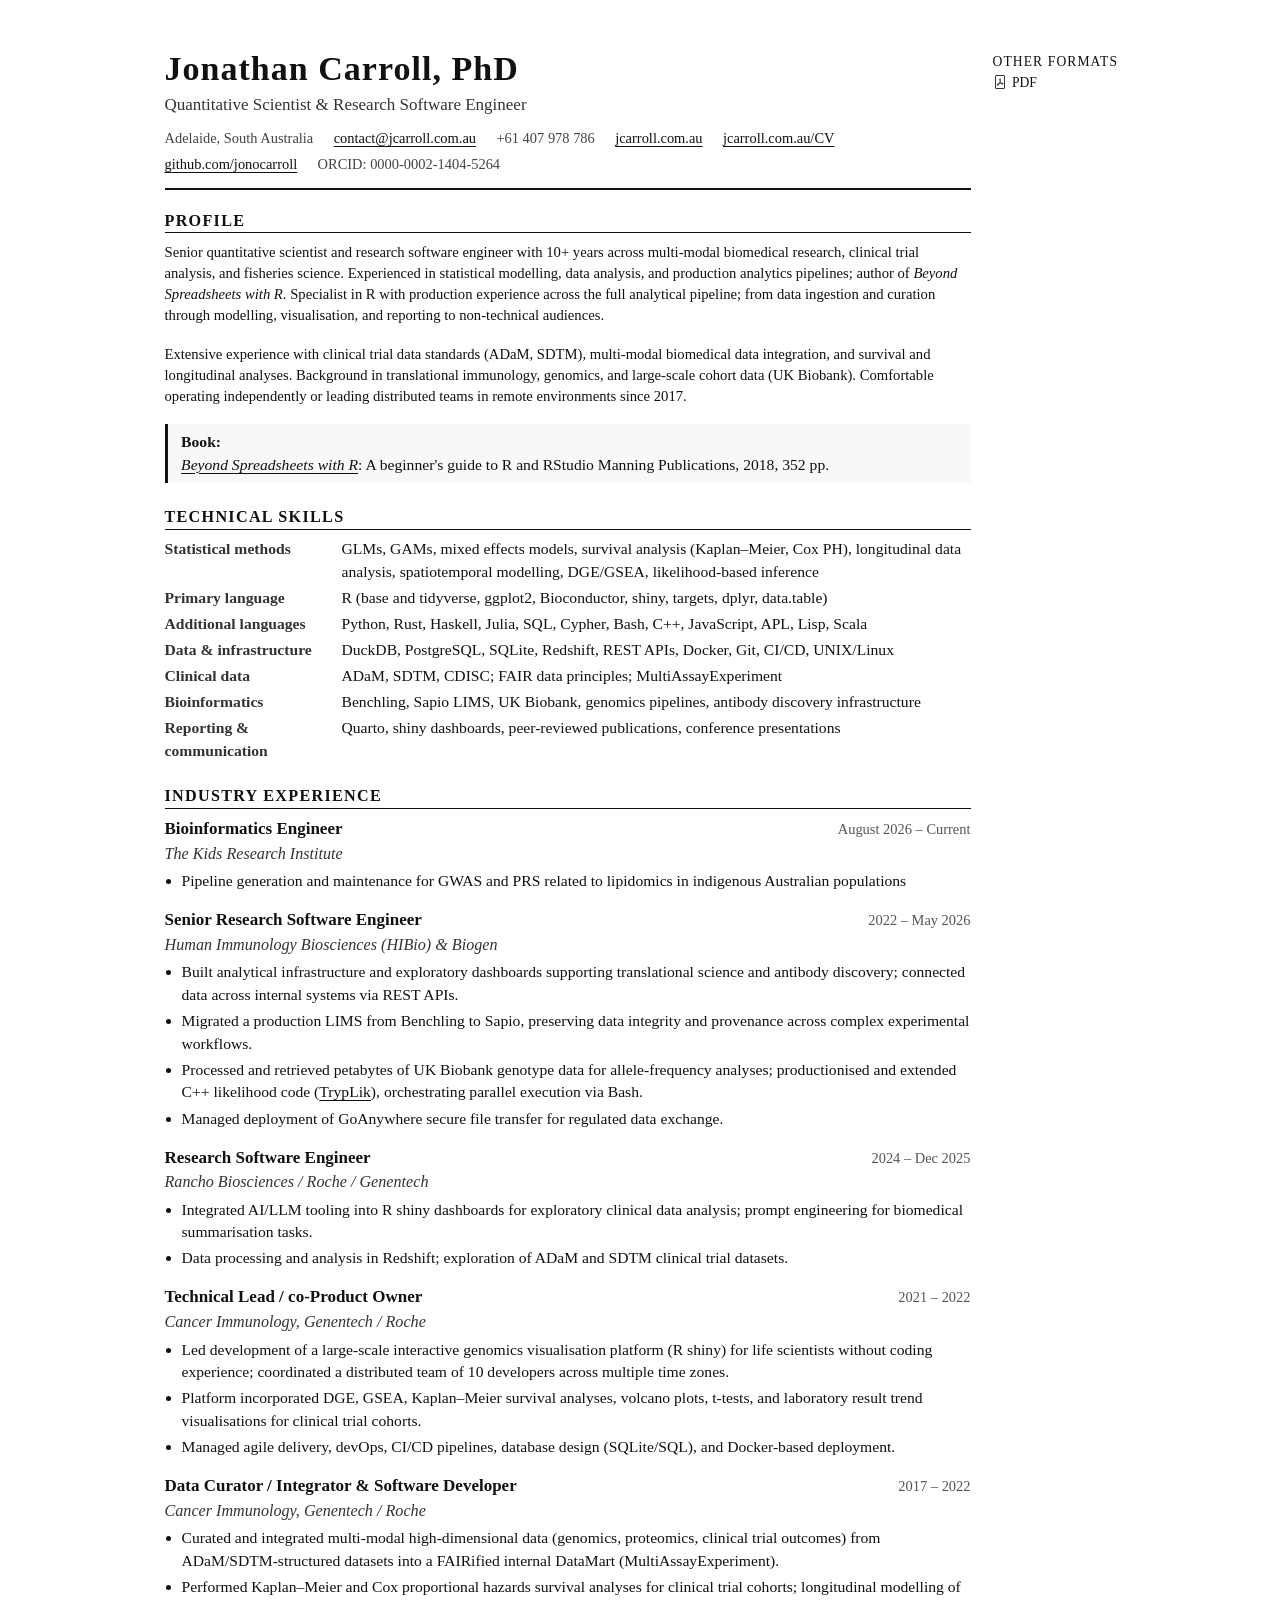
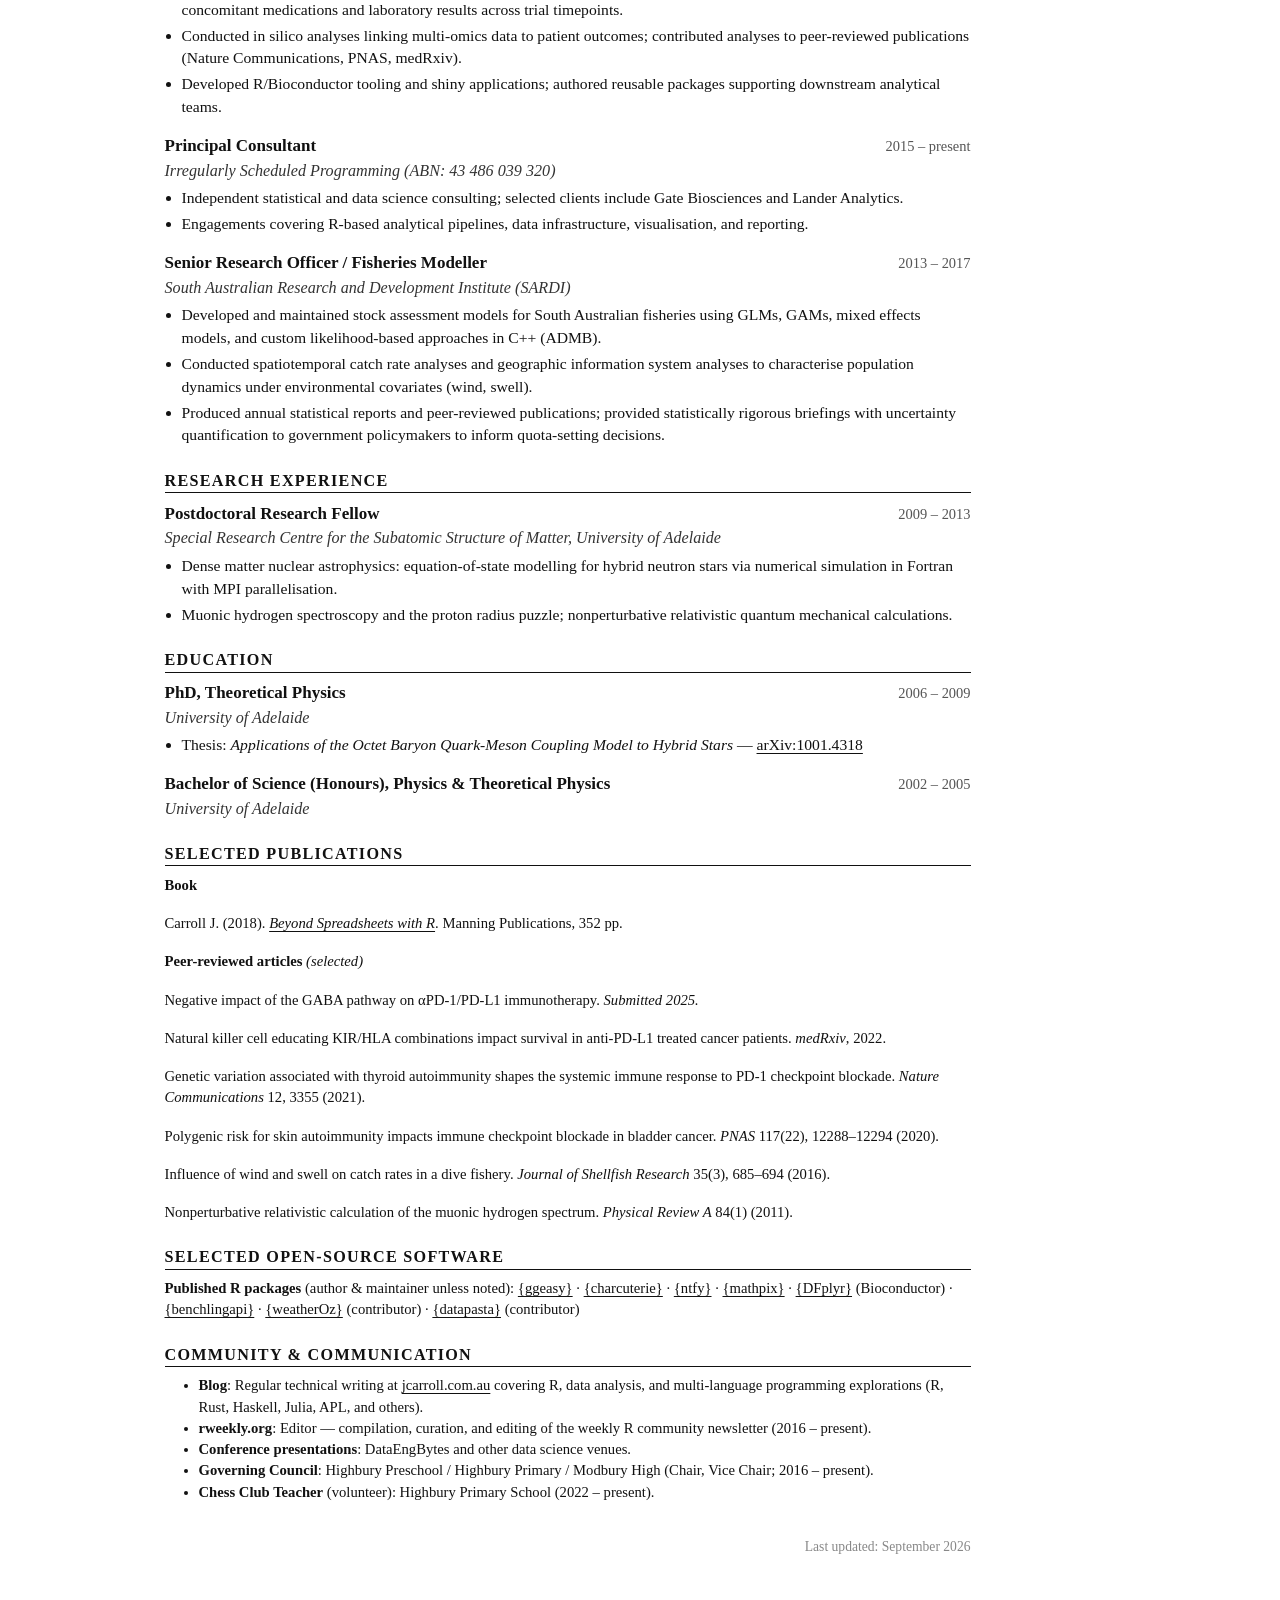
